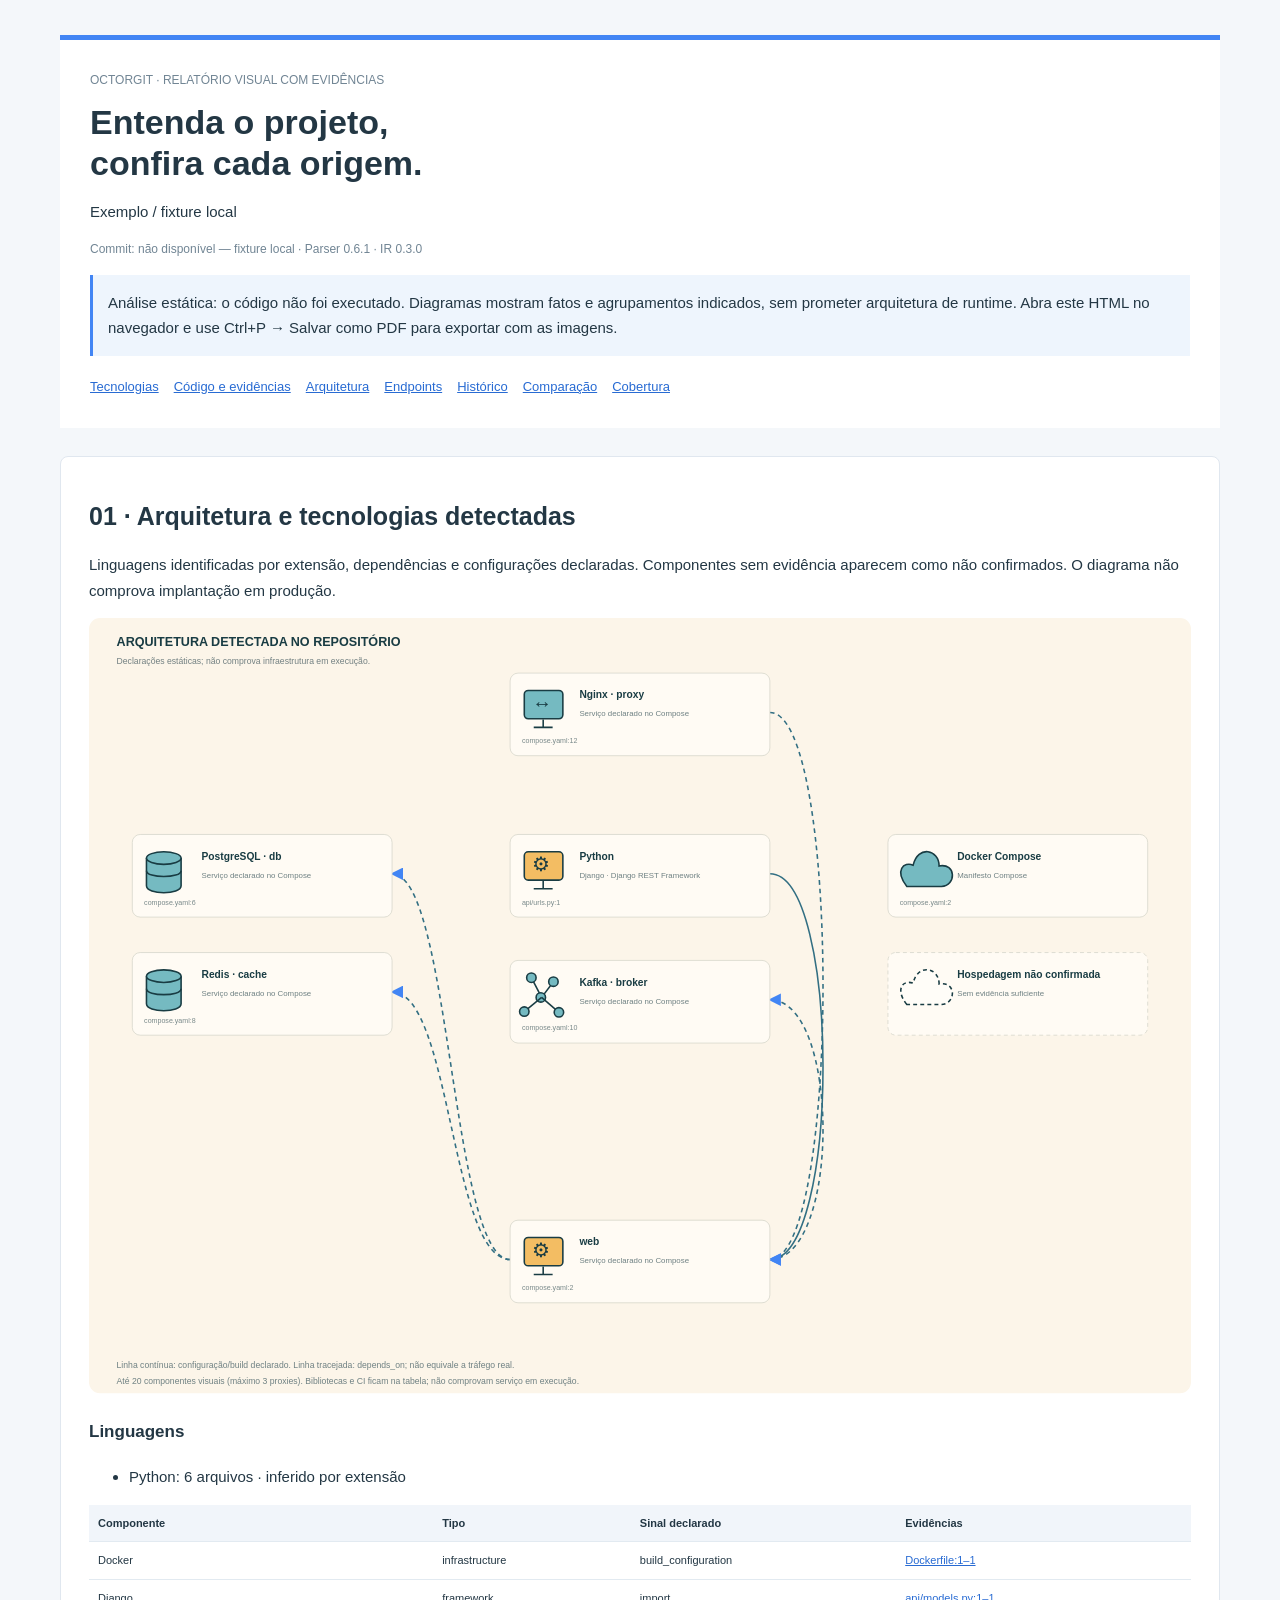
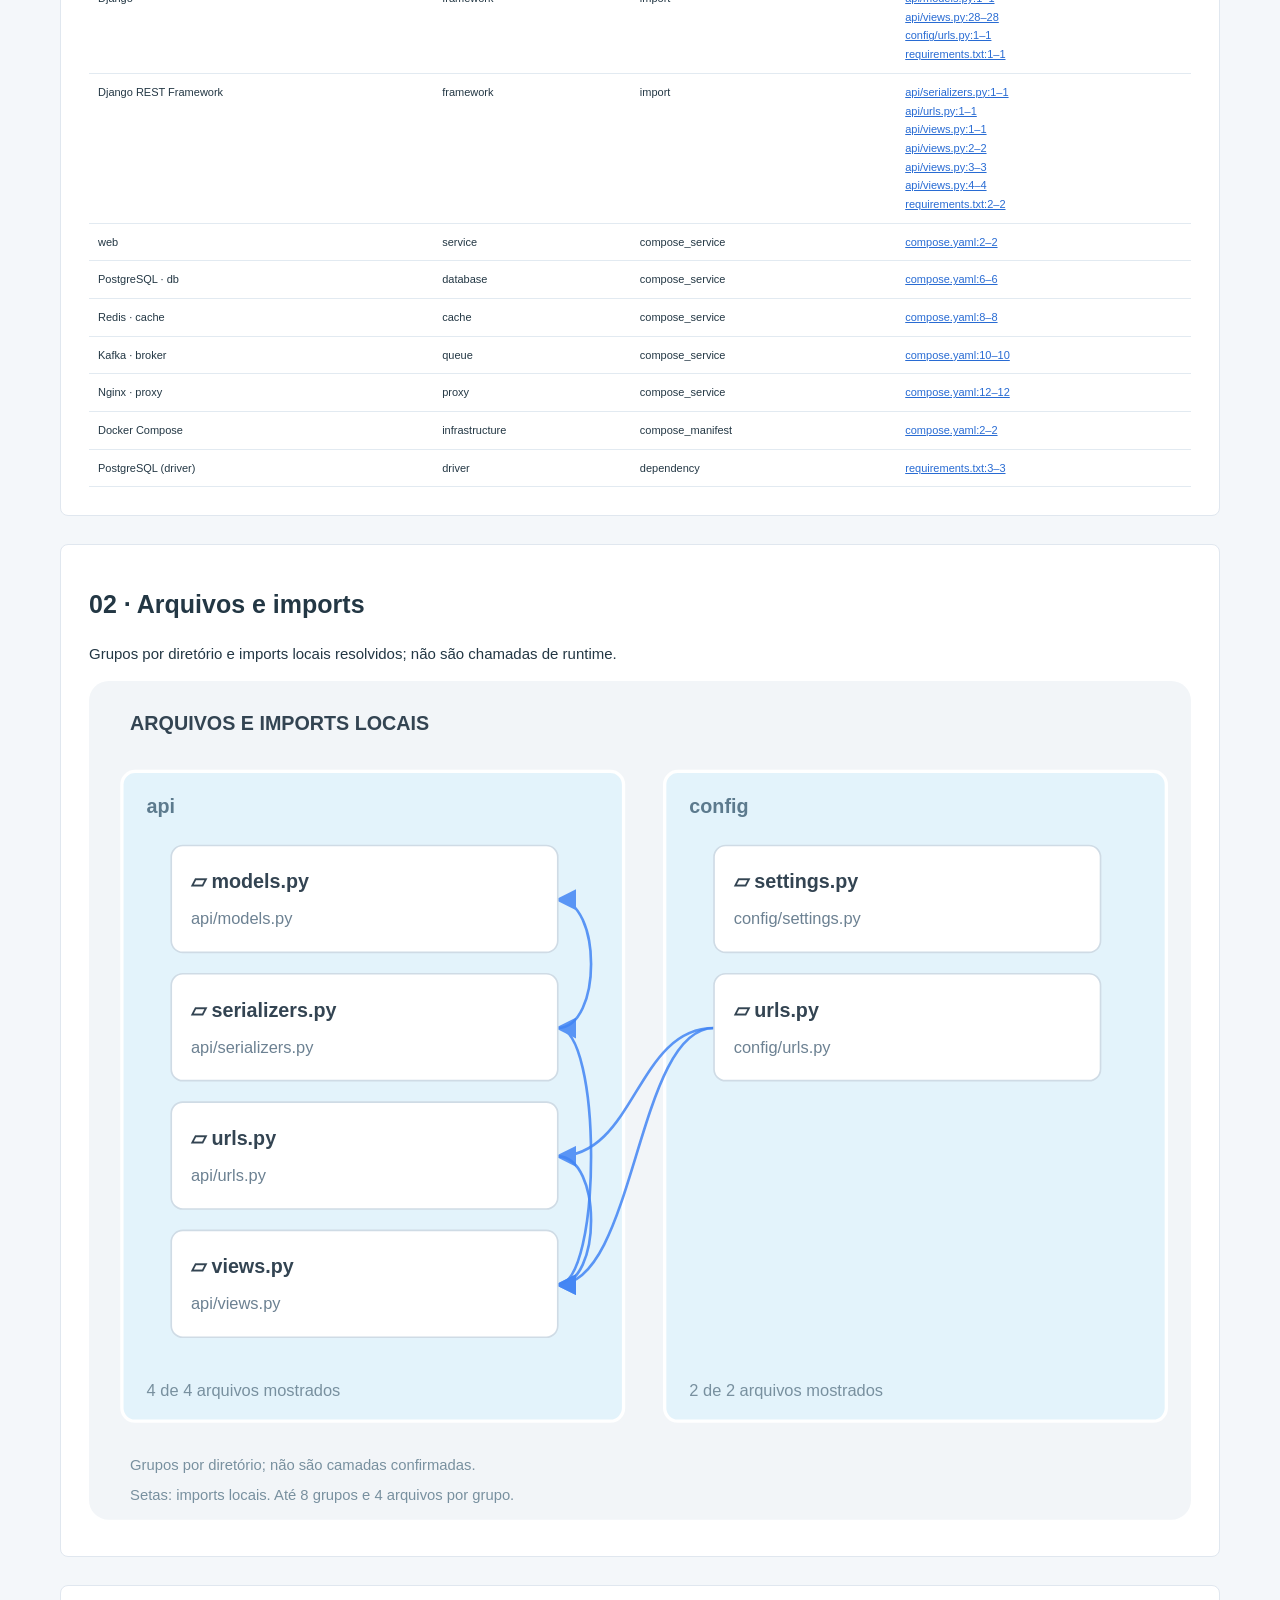
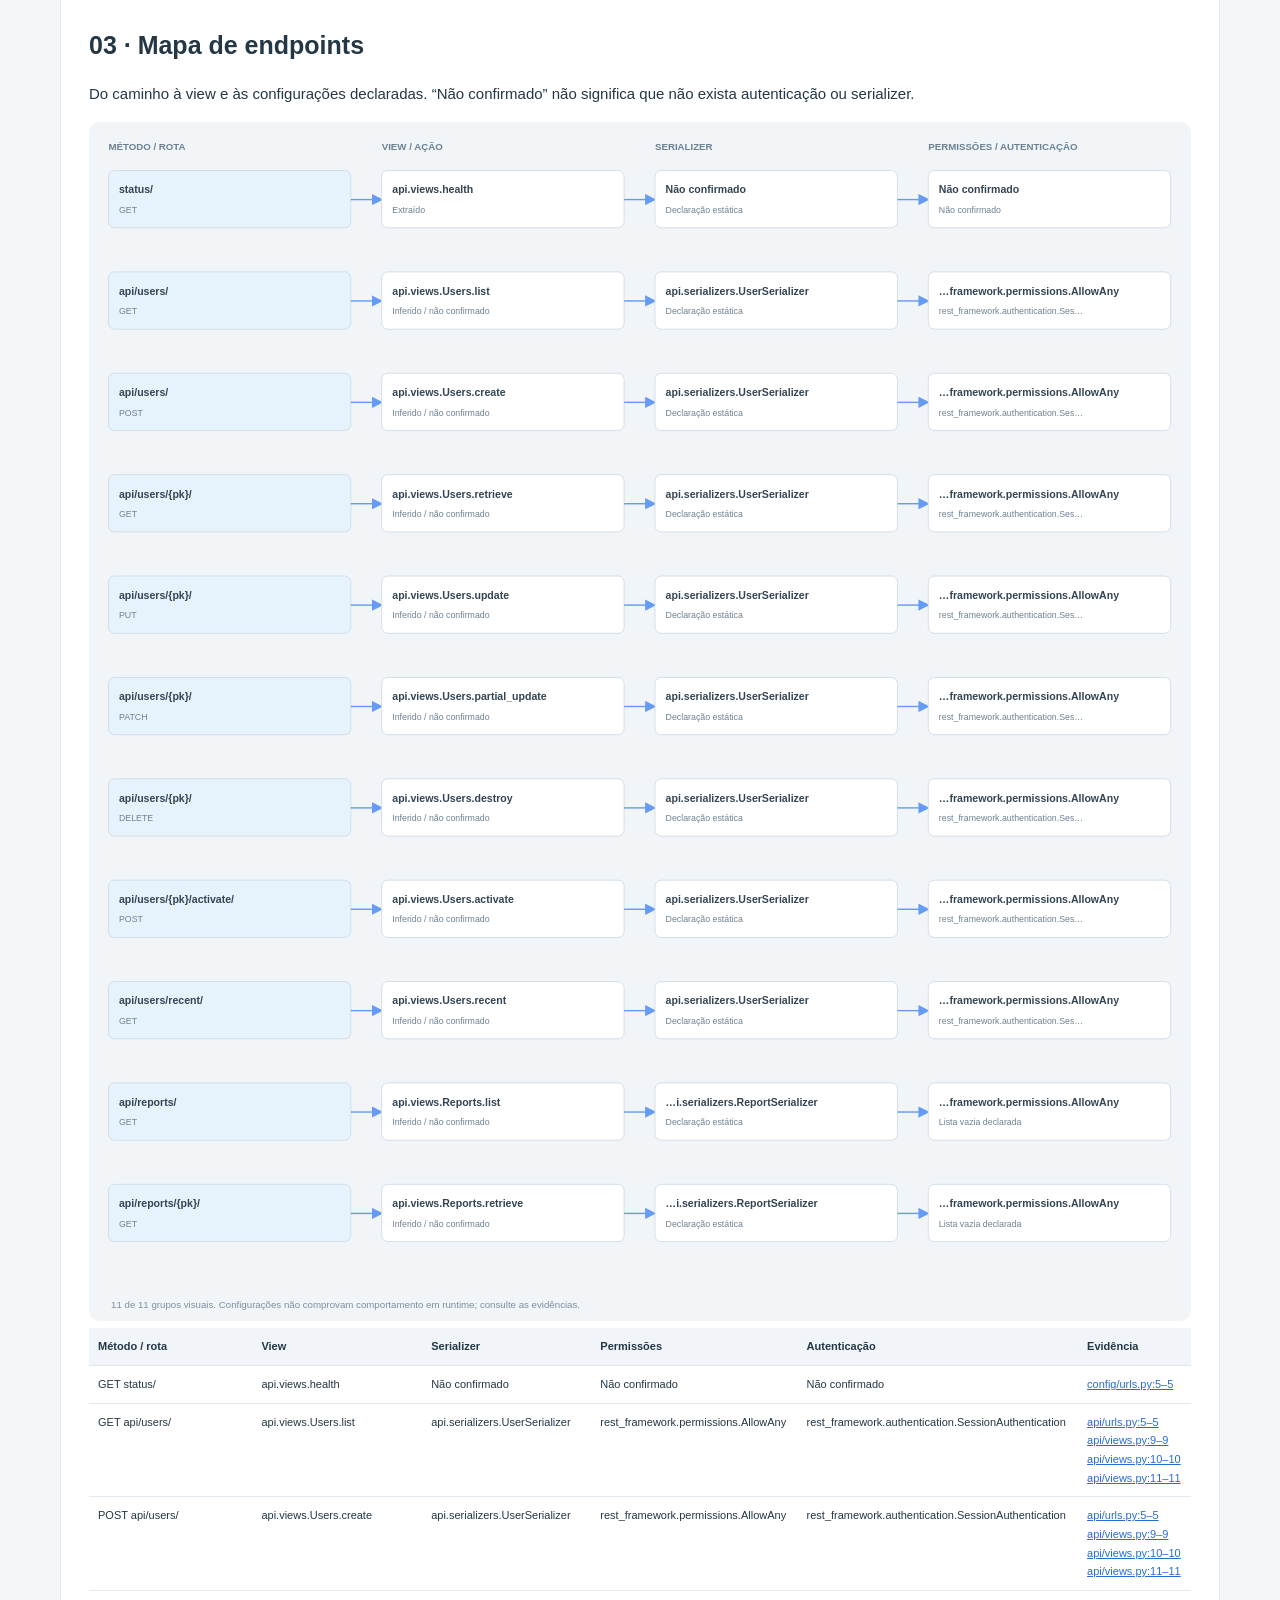
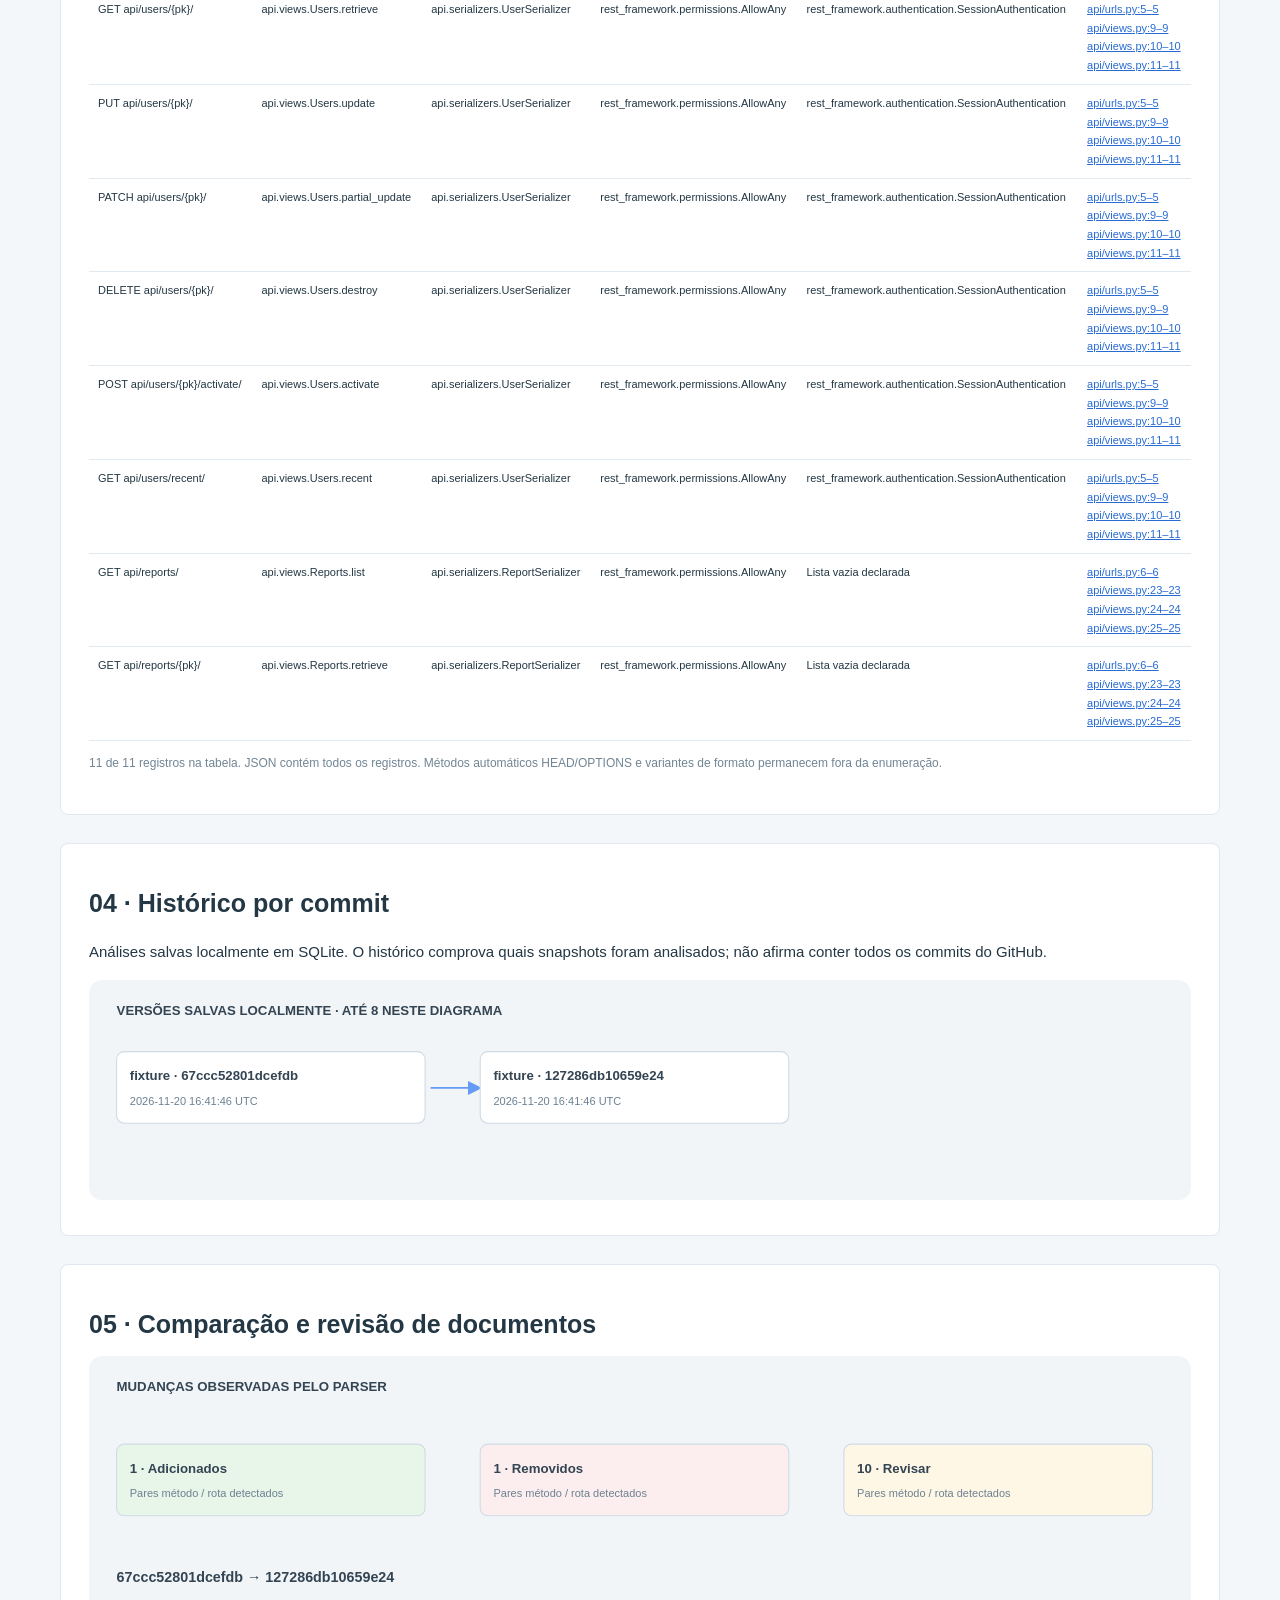
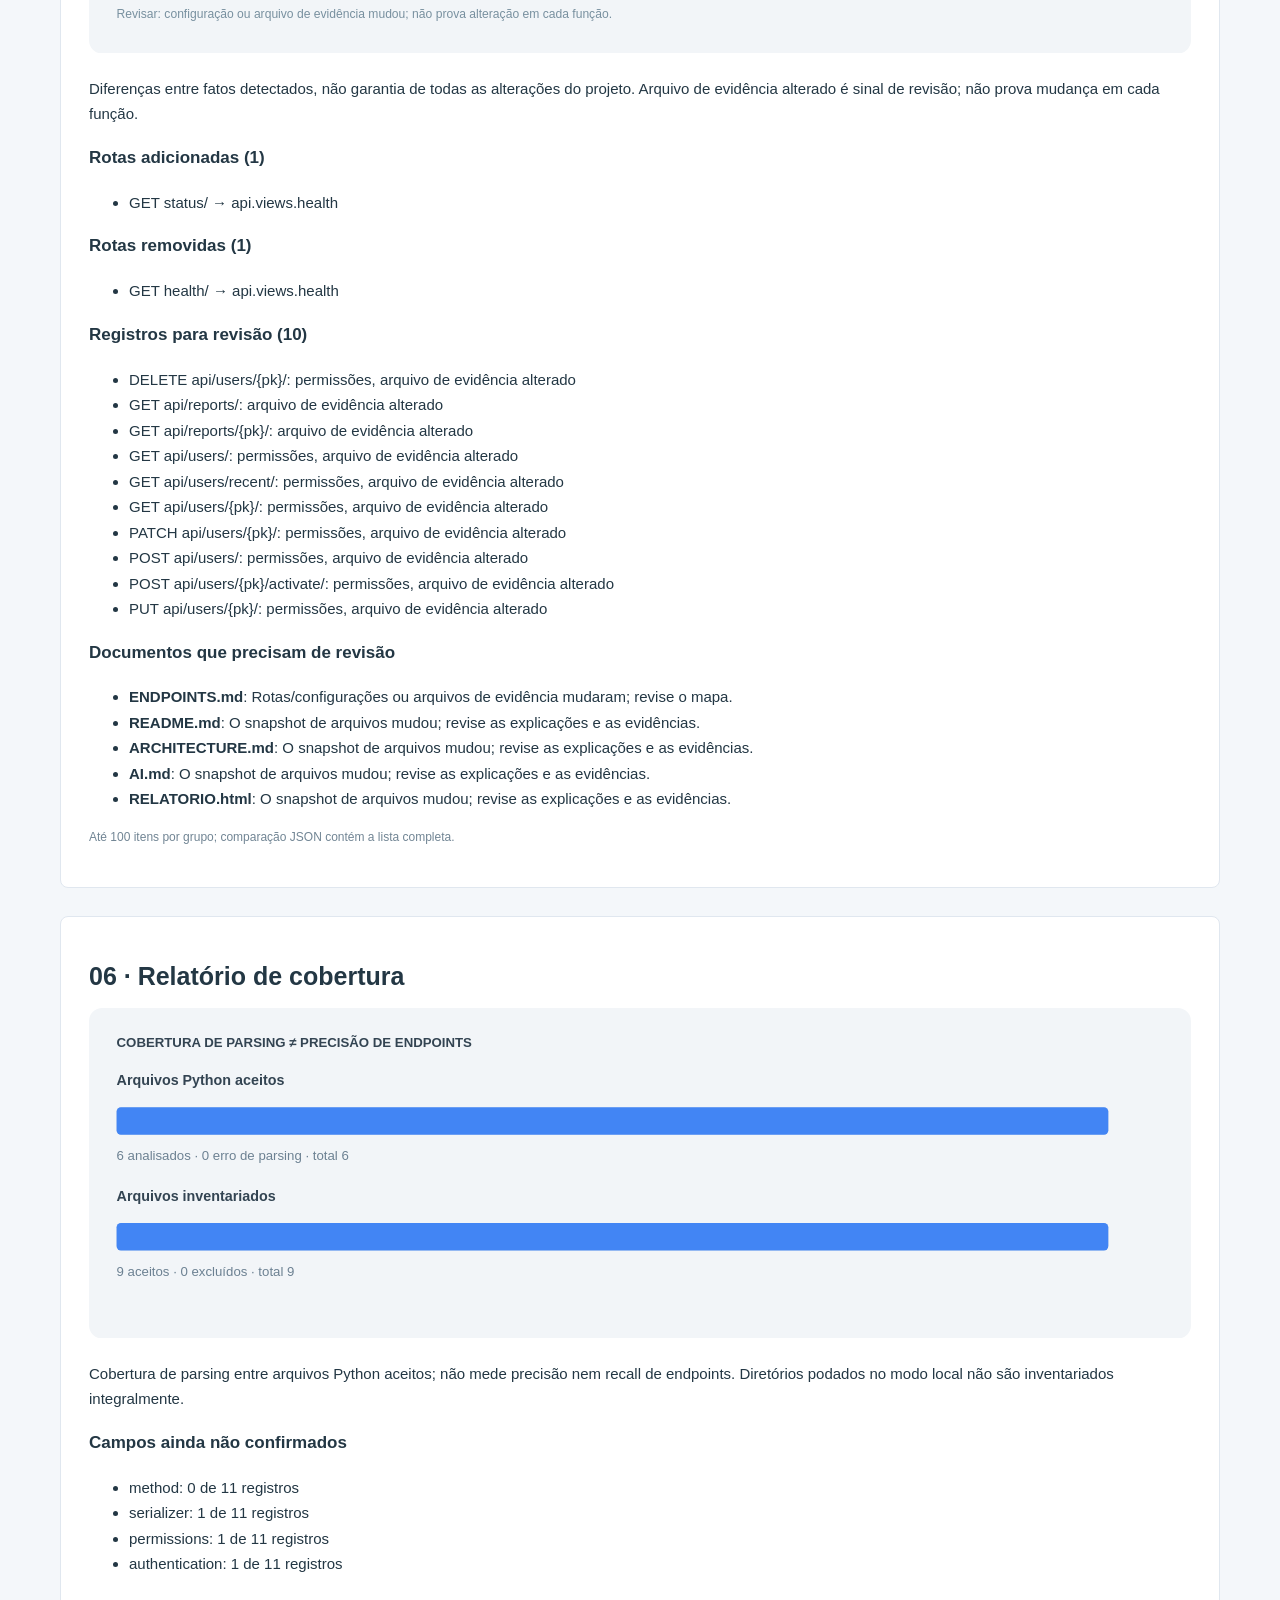
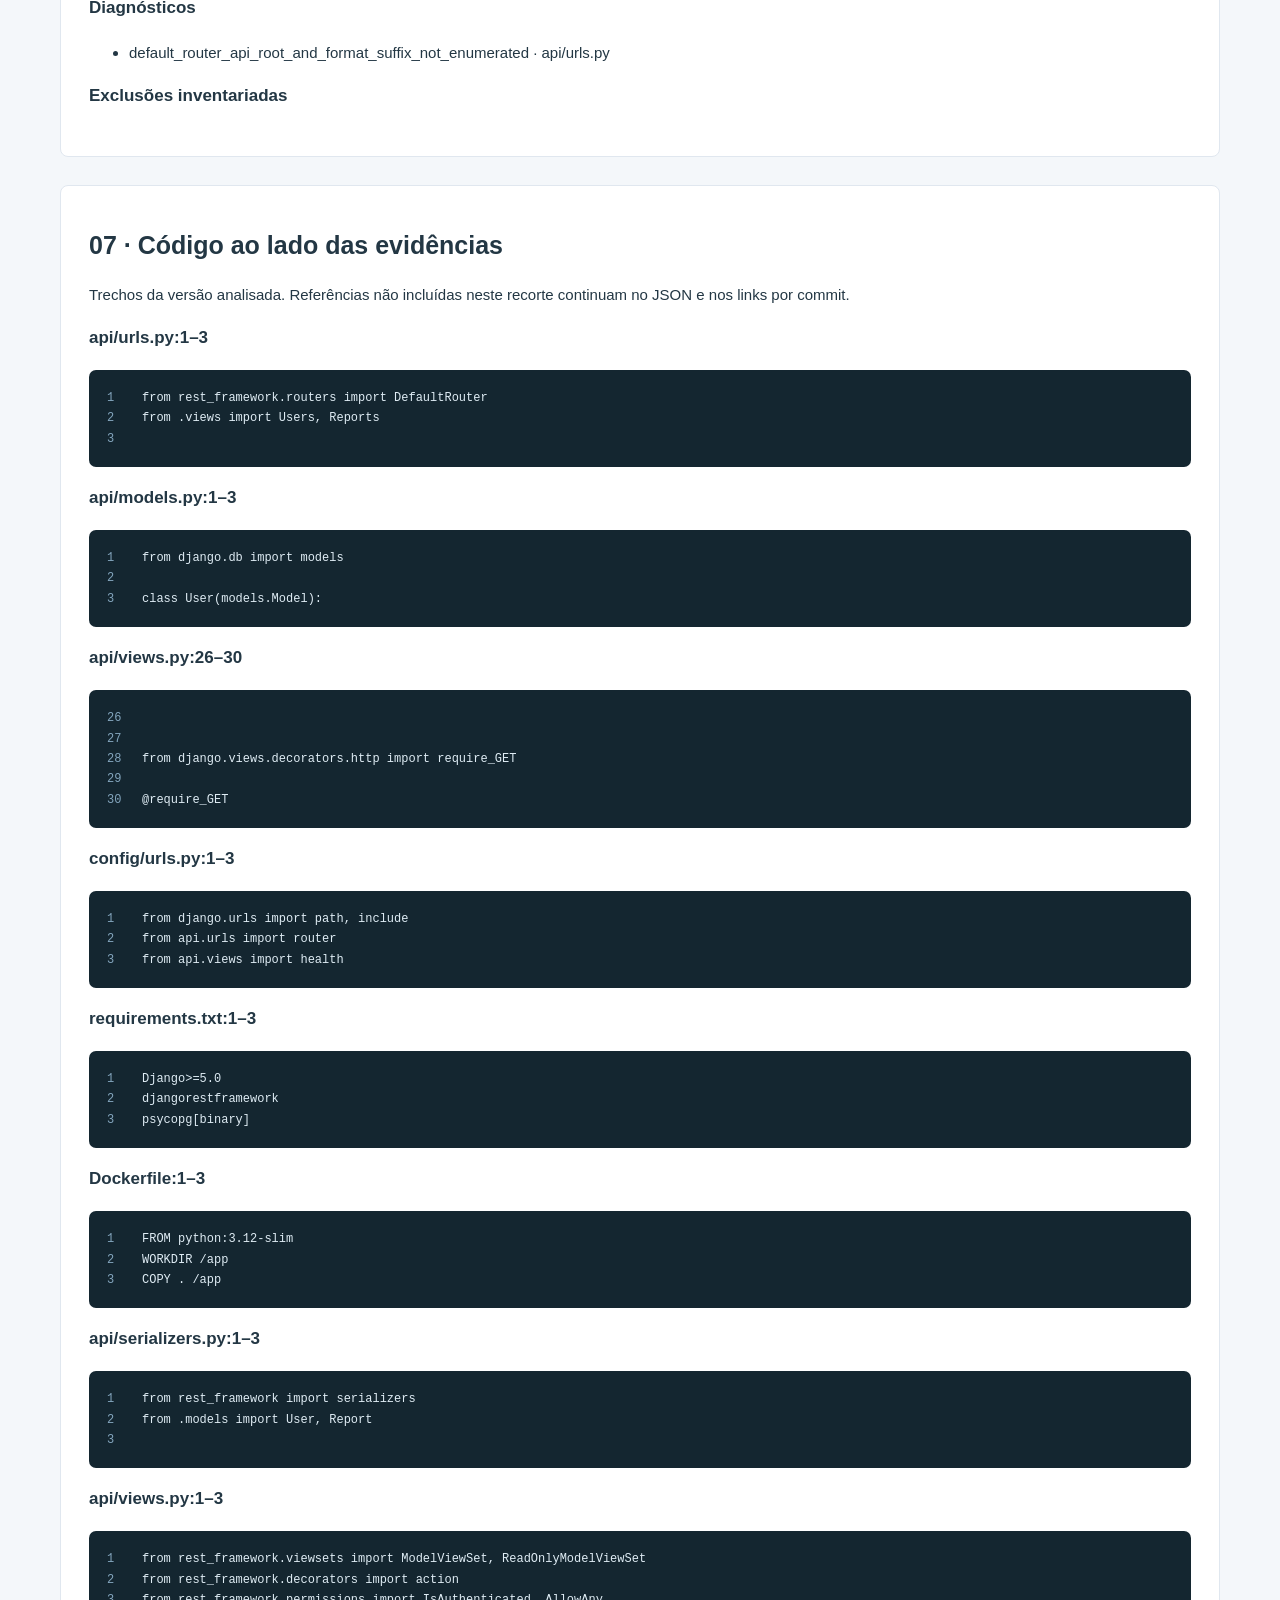
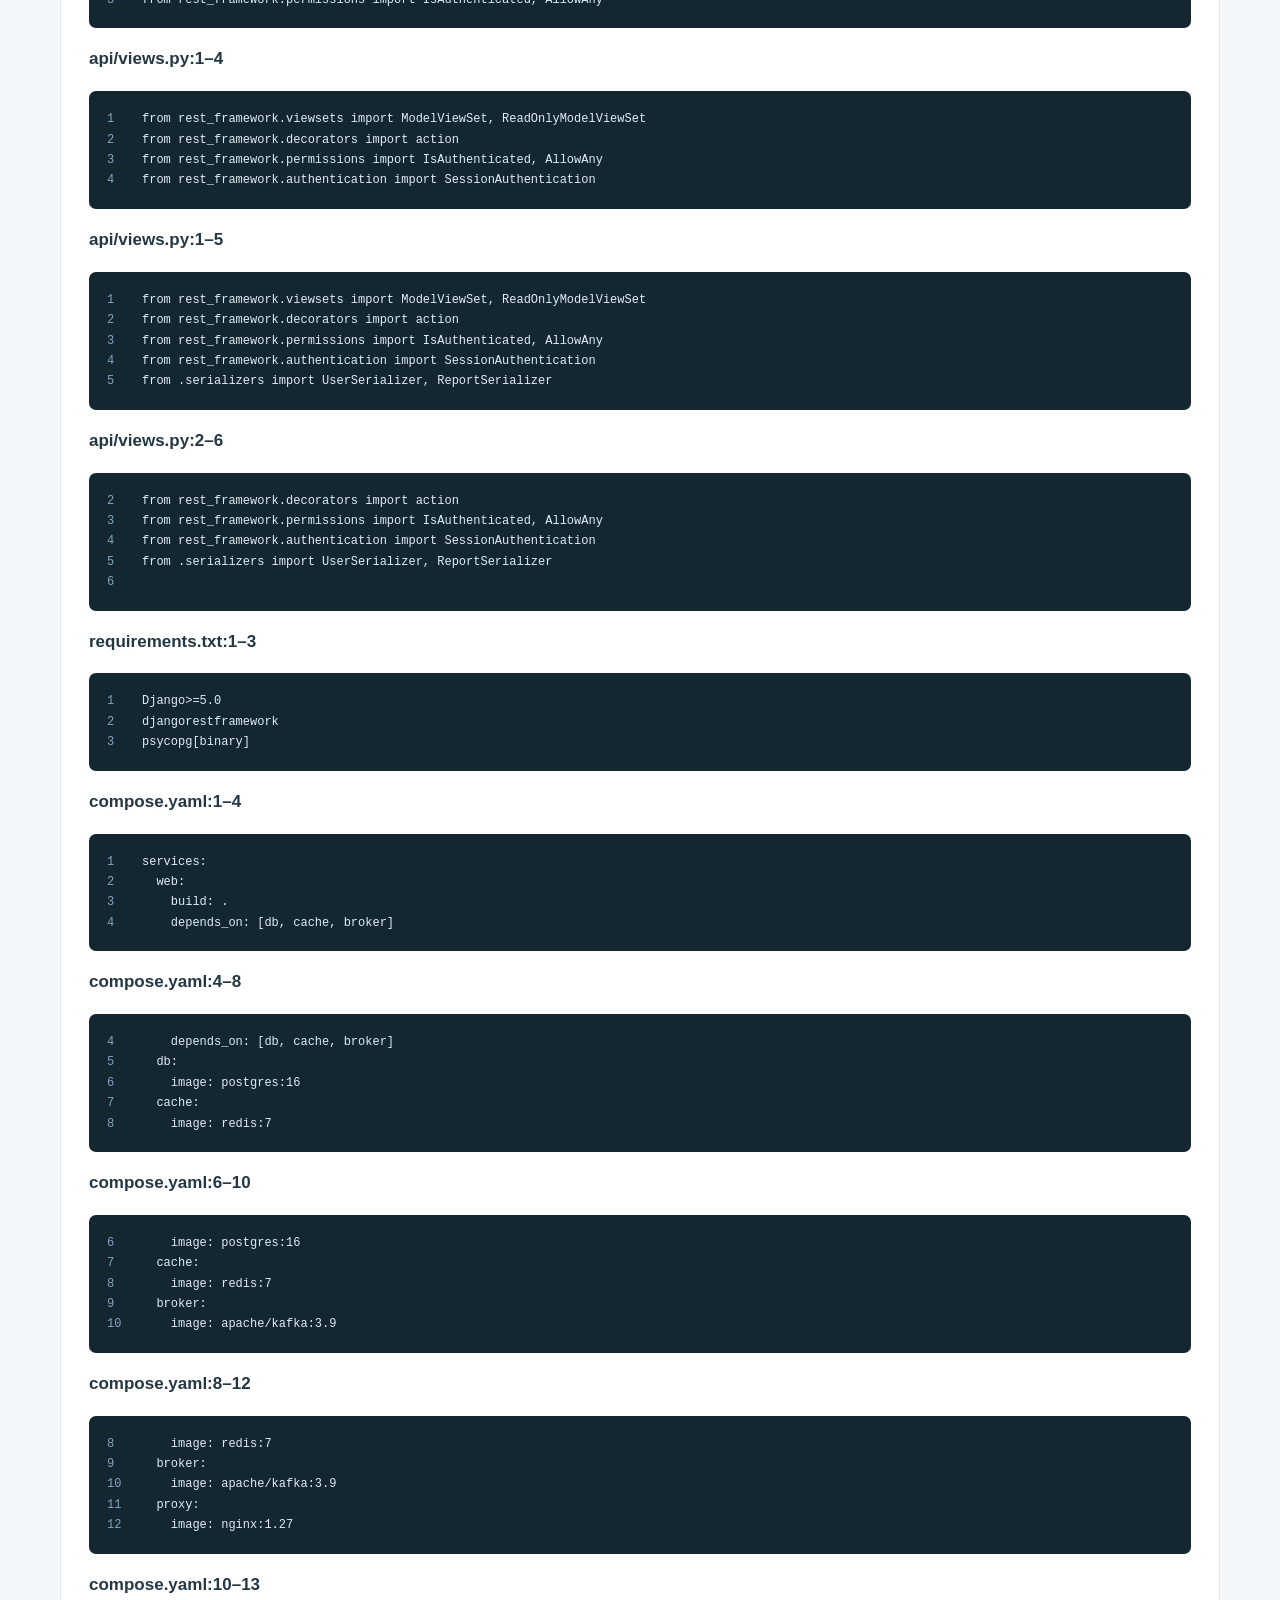
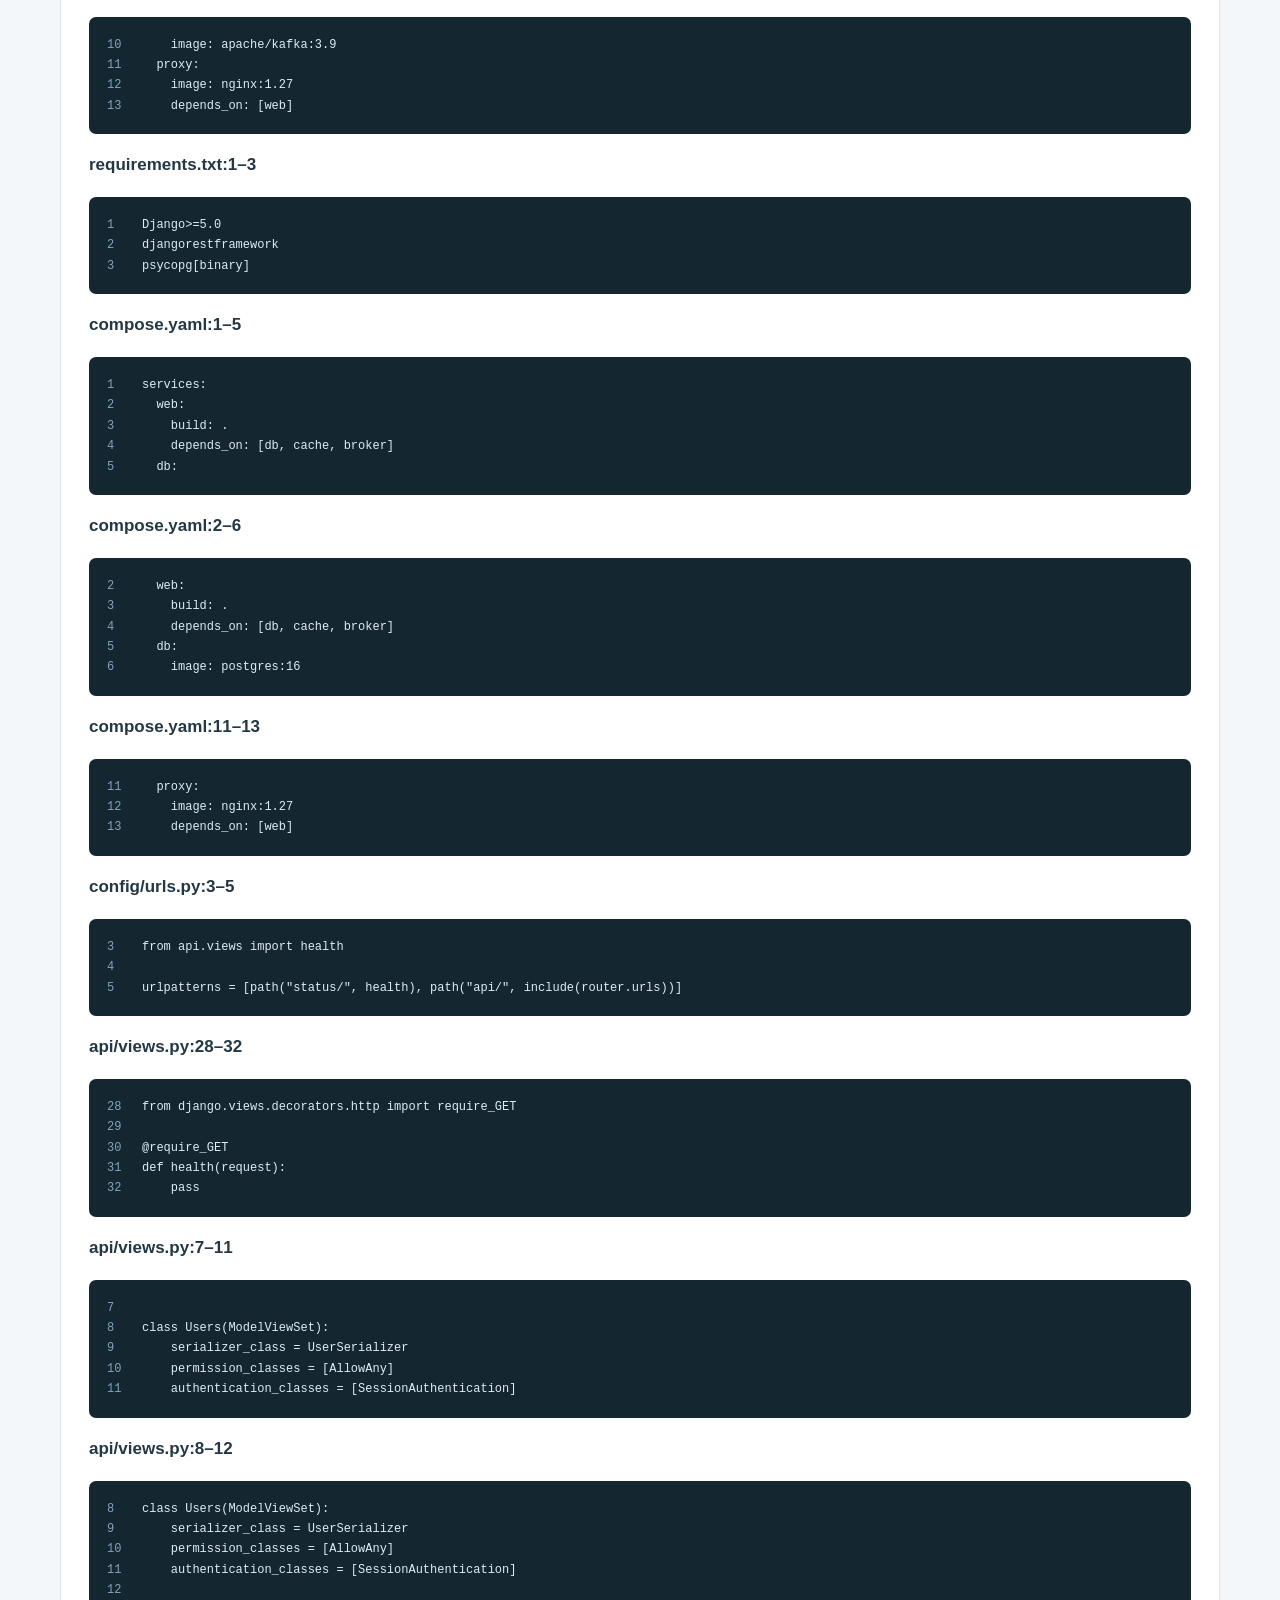
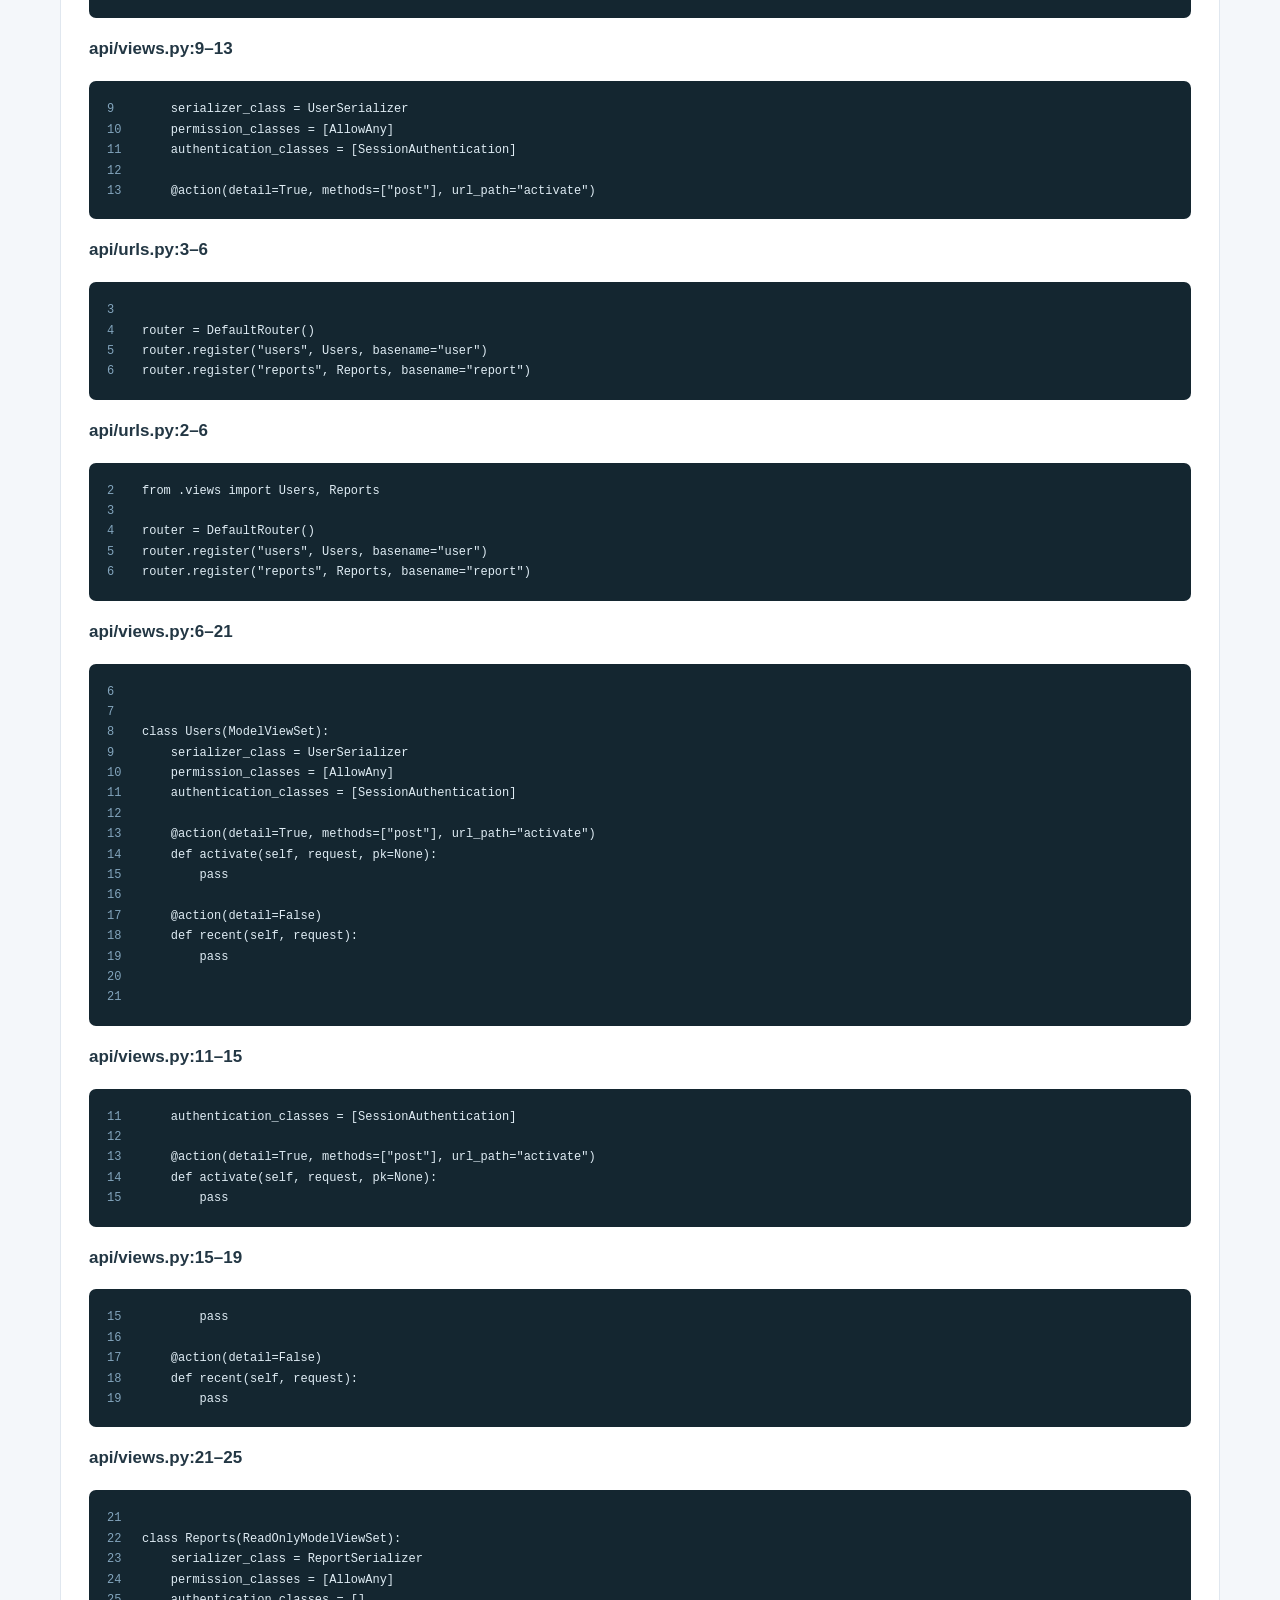
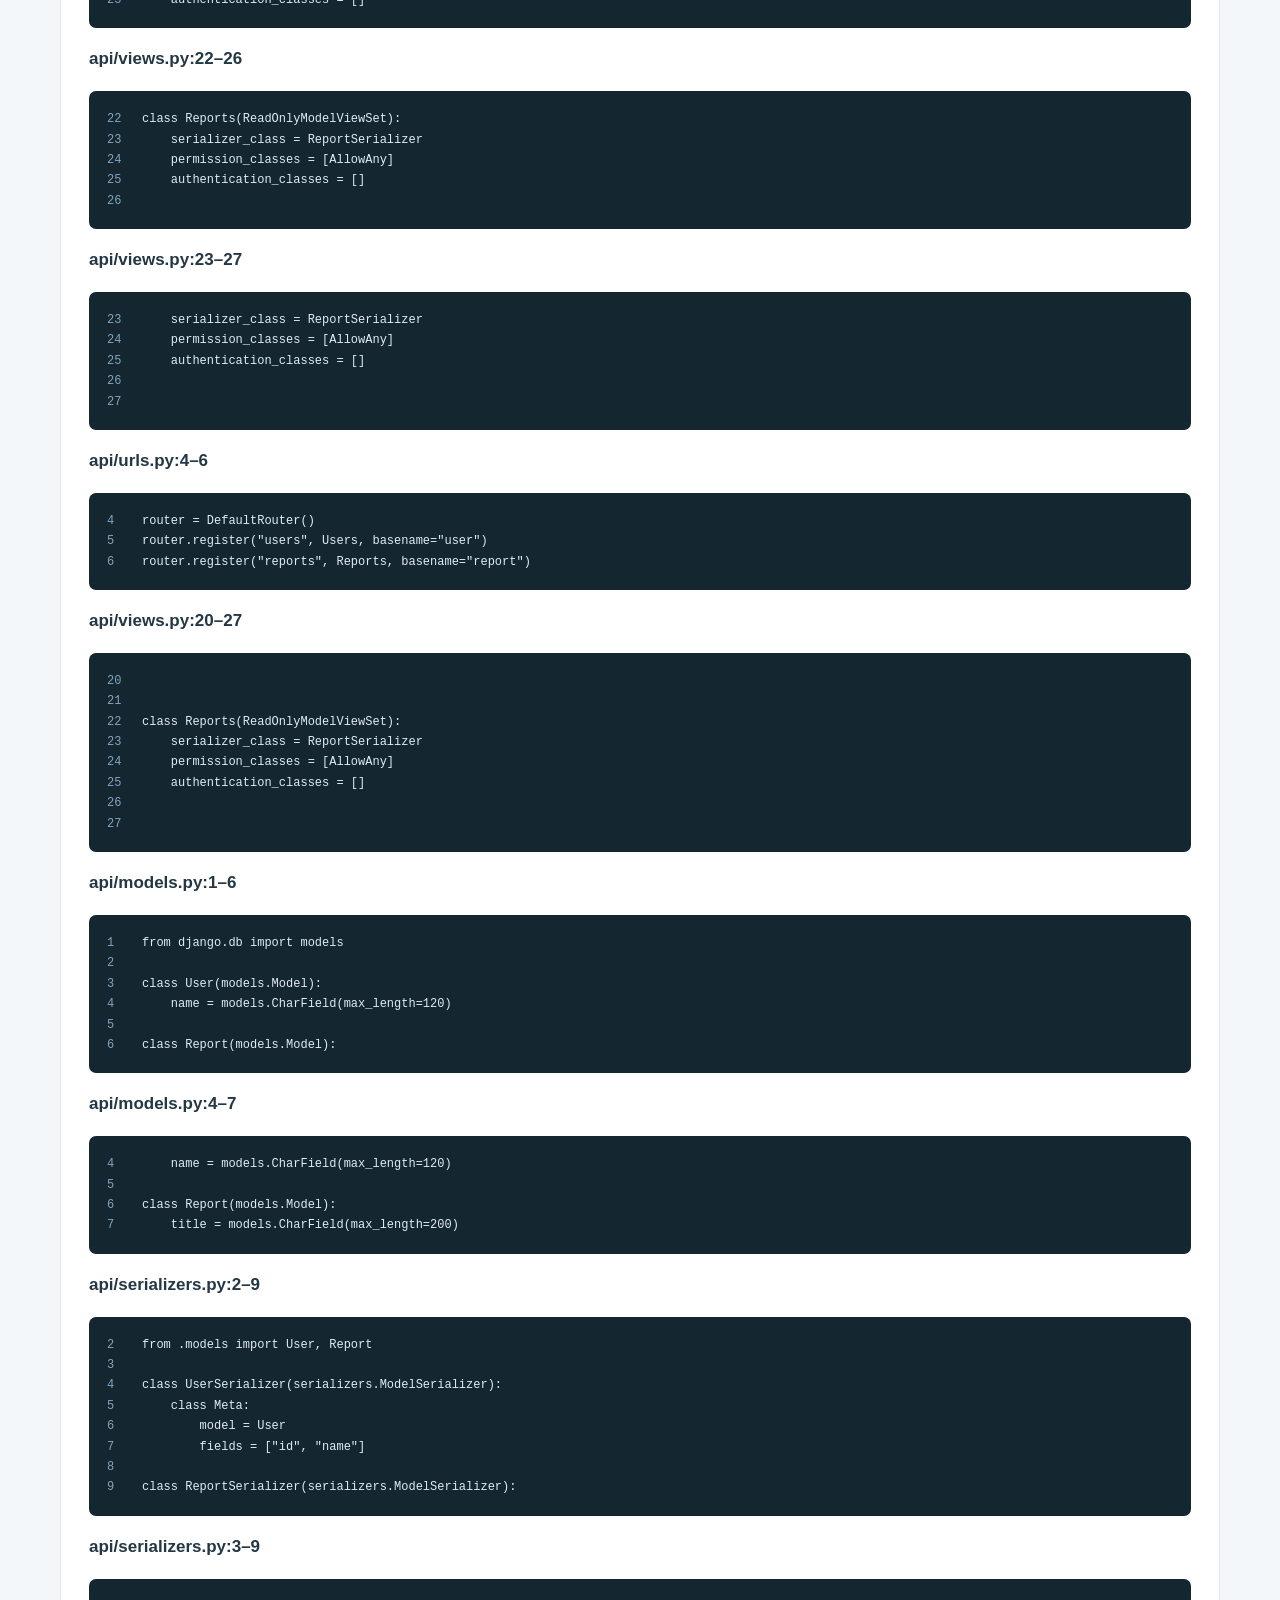
==== VER_EXEMPLO_VISUAL.html @ 2e800fea "Fix auxiliary routes, Compose nesting and SQLite detection" ====
<!doctype html><html lang="pt-BR"><head><meta charset="utf-8"><meta name="viewport" content="width=device-width,initial-scale=1"><meta http-equiv="Content-Security-Policy" content="default-src 'none'; style-src 'unsafe-inline'; img-src data:; base-uri 'none'; form-action 'none'"><title>OctorGit · Relatório visual</title><style>body{font:15px/1.7 "Segoe UI",Arial,sans-serif;background:#f4f7fa;color:#233744;margin:0}main{max-width:1160px;margin:auto;padding:35px}header{border-top:5px solid #4285f4;padding:30px;background:white}h1{font-size:34px;line-height:1.2;margin:12px 0}h2{font-size:25px;margin:10px 0}h3{font-size:17px}section{margin:28px 0;padding:28px;background:white;border:1px solid #e0e7ef;border-radius:8px;break-before:auto}svg{width:100%;height:auto}p,li{overflow-wrap:anywhere}a{color:#286bd3}nav{display:flex;flex-wrap:wrap;gap:15px;font-size:13px;margin-top:20px}.muted{font-size:12px;color:#718594}.notice{padding:15px;background:#eef5fd;border-left:3px solid #4285f4}.chart{margin:20px 0}.table-wrap{overflow:auto}table{border-collapse:collapse;width:100%;font-size:11px}th,td{padding:9px;border-bottom:1px solid #e2eaf1;text-align:left;vertical-align:top;overflow-wrap:anywhere}th{background:#f1f5fa}code,pre{font:12px/1.7 Consolas,monospace}pre{white-space:pre-wrap;overflow-wrap:anywhere;background:#142630;color:#dfecf4;padding:18px;border-radius:7px}.code-row{display:block}.number{display:inline-block;width:35px;color:#83a5bd;user-select:none}.evidence{font-size:12px;color:#5c788d}details{margin:12px 0}.stat{font-size:28px;color:#286bd3}@media print{body{background:white}main{padding:0;max-width:none}section{border:0;padding:12px 0;margin:14px 0}nav{display:none}svg{max-height:250mm}header{padding:15px 0}tr,pre{break-inside:avoid}details{display:block}a{color:#233744}h2,h3{break-after:avoid}a:after{content:none}}@page{size:A4;margin:14mm}</style></head><body><main><header><div class="muted">OCTORGIT · RELATÓRIO VISUAL COM EVIDÊNCIAS</div><h1>Entenda o projeto,<br>confira cada origem.</h1><p>Exemplo / fixture local</p><p class="muted">Commit: não disponível — fixture local · Parser 0.6.1 · IR 0.3.0</p><p class="notice">Análise estática: o código não foi executado. Diagramas mostram fatos e agrupamentos indicados, sem prometer arquitetura de runtime. Abra este HTML no navegador e use Ctrl+P → Salvar como PDF para exportar com as imagens.</p><nav><a href="#tecnologias">Tecnologias</a><a href="#codigo">Código e evidências</a><a href="#arquitetura">Arquitetura</a><a href="#endpoints">Endpoints</a><a href="#historico">Histórico</a><a href="#comparacao">Comparação</a><a href="#cobertura">Cobertura</a></nav></header><section id="tecnologias"><h2>01 · Arquitetura e tecnologias detectadas</h2><p>Linguagens identificadas por extensão, dependências e configurações declaradas. Componentes sem evidência aparecem como não confirmados. O diagrama não comprova implantação em produção.</p><svg xmlns="http://www.w3.org/2000/svg" viewBox="0 0 1400 985" role="img" aria-label="Arquitetura declarada · linguagem, banco e infraestrutura"><title>Arquitetura declarada · linguagem, banco e infraestrutura</title><defs><marker id="arrow-fb2d377b" markerWidth="8" markerHeight="8" refX="7" refY="4" orient="auto"><path d="M0 0 L8 4 L0 8 Z" fill="#4285f4"/></marker></defs><rect width="1400" height="985" rx="14" fill="#fcf5e9"/><text x="35" y="35" font-family="Segoe UI,Arial,sans-serif" font-size="16" fill="#193c43" font-weight="600">ARQUITETURA DETECTADA NO REPOSITÓRIO</text><text x="35" y="58" font-family="Segoe UI,Arial,sans-serif" font-size="11" fill="#728082" font-weight="400">Declarações estáticas; não comprova infraestrutura em execução.</text><path d="M865 325 C955 325, 955 815, 865.0 815" stroke="#326f83" stroke-width="2" fill="none" marker-end="url(#arrow-fb2d377b)"/><path d="M535.0 815 C460.0 815, 460.0 325, 385 325" stroke="#326f83" stroke-width="2" fill="none" marker-end="url(#arrow-fb2d377b)" stroke-dasharray="6 5"/><path d="M535.0 815 C460.0 815, 460.0 475, 385 475" stroke="#326f83" stroke-width="2" fill="none" marker-end="url(#arrow-fb2d377b)" stroke-dasharray="6 5"/><path d="M865.0 815 C955.0 815, 955.0 485, 865 485" stroke="#326f83" stroke-width="2" fill="none" marker-end="url(#arrow-fb2d377b)" stroke-dasharray="6 5"/><path d="M865.0 120 C955.0 120, 955.0 815, 865.0 815" stroke="#326f83" stroke-width="2" fill="none" marker-end="url(#arrow-fb2d377b)" stroke-dasharray="6 5"/><g><title>Código do projeto · Inventário do código</title><rect x="535" y="275" width="330" height="105" rx="10" fill="#fffbf4" stroke="#d7d6cb"/><rect x="553" y="297" width="49" height="36" rx="5" fill="#f3bd63" stroke="#193c43" stroke-width="2"/><path d="M577 334 v10 m-12 0 h24" stroke="#193c43" stroke-width="2"/><text x="563" y="322" font-family="Segoe UI,Arial,sans-serif" font-size="25" fill="#193c43" font-weight="400">⚙</text><text x="623" y="307" font-family="Segoe UI,Arial,sans-serif" font-size="13" fill="#193c43" font-weight="600">Python</text><text x="623" y="330" font-family="Segoe UI,Arial,sans-serif" font-size="10" fill="#6f8183" font-weight="400">Django · Django REST Framework</text><text x="550" y="364" font-family="Segoe UI,Arial,sans-serif" font-size="9" fill="#79898a" font-weight="400">api/urls.py:1</text></g><g><title>web · Serviço declarado no Compose</title><rect x="535.0" y="765" width="330" height="105" rx="10" fill="#fffbf4" stroke="#d7d6cb"/><rect x="553.0" y="787" width="49" height="36" rx="5" fill="#f3bd63" stroke="#193c43" stroke-width="2"/><path d="M577.0 824 v10 m-12 0 h24" stroke="#193c43" stroke-width="2"/><text x="563.0" y="812" font-family="Segoe UI,Arial,sans-serif" font-size="25" fill="#193c43" font-weight="400">⚙</text><text x="623.0" y="797" font-family="Segoe UI,Arial,sans-serif" font-size="13" fill="#193c43" font-weight="600">web</text><text x="623.0" y="820" font-family="Segoe UI,Arial,sans-serif" font-size="10" fill="#6f8183" font-weight="400">Serviço declarado no Compose</text><text x="550.0" y="854" font-family="Segoe UI,Arial,sans-serif" font-size="9" fill="#79898a" font-weight="400">compose.yaml:2</text></g><g><title>PostgreSQL · db · Serviço declarado no Compose</title><rect x="55" y="275" width="330" height="105" rx="10" fill="#fffbf4" stroke="#d7d6cb"/><path d="M73 305 V340 C73 352 117 352 117 340 V305" fill="#75bac1" stroke="#193c43" stroke-width="2"/><ellipse cx="95" cy="305" rx="22" ry="8" fill="#75bac1" stroke="#193c43" stroke-width="2"/><path d="M73 321 C73 331 117 331 117 321" fill="none" stroke="#193c43" stroke-width="2"/><text x="143" y="307" font-family="Segoe UI,Arial,sans-serif" font-size="13" fill="#193c43" font-weight="600">PostgreSQL · db</text><text x="143" y="330" font-family="Segoe UI,Arial,sans-serif" font-size="10" fill="#6f8183" font-weight="400">Serviço declarado no Compose</text><text x="70" y="364" font-family="Segoe UI,Arial,sans-serif" font-size="9" fill="#79898a" font-weight="400">compose.yaml:6</text></g><g><title>Redis · cache · Serviço declarado no Compose</title><rect x="55" y="425" width="330" height="105" rx="10" fill="#fffbf4" stroke="#d7d6cb"/><path d="M73 455 V490 C73 502 117 502 117 490 V455" fill="#75bac1" stroke="#193c43" stroke-width="2"/><ellipse cx="95" cy="455" rx="22" ry="8" fill="#75bac1" stroke="#193c43" stroke-width="2"/><path d="M73 471 C73 481 117 481 117 471" fill="none" stroke="#193c43" stroke-width="2"/><text x="143" y="457" font-family="Segoe UI,Arial,sans-serif" font-size="13" fill="#193c43" font-weight="600">Redis · cache</text><text x="143" y="480" font-family="Segoe UI,Arial,sans-serif" font-size="10" fill="#6f8183" font-weight="400">Serviço declarado no Compose</text><text x="70" y="514" font-family="Segoe UI,Arial,sans-serif" font-size="9" fill="#79898a" font-weight="400">compose.yaml:8</text></g><g><title>Kafka · broker · Serviço declarado no Compose</title><rect x="535" y="435" width="330" height="105" rx="10" fill="#fffbf4" stroke="#d7d6cb"/><line x1="575" y1="482" x2="562" y2="457" stroke="#193c43" stroke-width="2"/><circle cx="562" cy="457" r="6" fill="#75bac1" stroke="#193c43" stroke-width="2"/><line x1="575" y1="482" x2="590" y2="462" stroke="#193c43" stroke-width="2"/><circle cx="590" cy="462" r="6" fill="#75bac1" stroke="#193c43" stroke-width="2"/><line x1="575" y1="482" x2="574" y2="482" stroke="#193c43" stroke-width="2"/><circle cx="574" cy="482" r="6" fill="#75bac1" stroke="#193c43" stroke-width="2"/><line x1="575" y1="482" x2="553" y2="500" stroke="#193c43" stroke-width="2"/><circle cx="553" cy="500" r="6" fill="#75bac1" stroke="#193c43" stroke-width="2"/><line x1="575" y1="482" x2="597" y2="501" stroke="#193c43" stroke-width="2"/><circle cx="597" cy="501" r="6" fill="#75bac1" stroke="#193c43" stroke-width="2"/><text x="623" y="467" font-family="Segoe UI,Arial,sans-serif" font-size="13" fill="#193c43" font-weight="600">Kafka · broker</text><text x="623" y="490" font-family="Segoe UI,Arial,sans-serif" font-size="10" fill="#6f8183" font-weight="400">Serviço declarado no Compose</text><text x="550" y="524" font-family="Segoe UI,Arial,sans-serif" font-size="9" fill="#79898a" font-weight="400">compose.yaml:10</text></g><g><title>Nginx · proxy · Serviço declarado no Compose</title><rect x="535.0" y="70" width="330" height="105" rx="10" fill="#fffbf4" stroke="#d7d6cb"/><rect x="553.0" y="92" width="49" height="36" rx="5" fill="#75bac1" stroke="#193c43" stroke-width="2"/><path d="M577.0 129 v10 m-12 0 h24" stroke="#193c43" stroke-width="2"/><text x="563.0" y="117" font-family="Segoe UI,Arial,sans-serif" font-size="25" fill="#193c43" font-weight="400">↔</text><text x="623.0" y="102" font-family="Segoe UI,Arial,sans-serif" font-size="13" fill="#193c43" font-weight="600">Nginx · proxy</text><text x="623.0" y="125" font-family="Segoe UI,Arial,sans-serif" font-size="10" fill="#6f8183" font-weight="400">Serviço declarado no Compose</text><text x="550.0" y="159" font-family="Segoe UI,Arial,sans-serif" font-size="9" fill="#79898a" font-weight="400">compose.yaml:12</text></g><g><title>Docker Compose · Manifesto Compose</title><rect x="1015" y="275" width="330" height="105" rx="10" fill="#fffbf4" stroke="#d7d6cb"/><path d="M1039 341 C1023 321 1035 309 1047 314 C1053 288 1080 294 1080 315 C1102 311 1102 340 1083 341 Z" fill="#75bac1" stroke="#193c43" stroke-width="2"/><text x="1103" y="307" font-family="Segoe UI,Arial,sans-serif" font-size="13" fill="#193c43" font-weight="600">Docker Compose</text><text x="1103" y="330" font-family="Segoe UI,Arial,sans-serif" font-size="10" fill="#6f8183" font-weight="400">Manifesto Compose</text><text x="1030" y="364" font-family="Segoe UI,Arial,sans-serif" font-size="9" fill="#79898a" font-weight="400">compose.yaml:2</text></g><g><title>Hospedagem não confirmada · Sem evidência suficiente</title><rect x="1015" y="425" width="330" height="105" rx="10" fill="#fffbf4" stroke="#d7d6cb" stroke-dasharray="5 4"/><path d="M1039 491 C1023 471 1035 459 1047 464 C1053 438 1080 444 1080 465 C1102 461 1102 490 1083 491 Z" fill="#fffdf8" stroke="#193c43" stroke-width="2" stroke-dasharray="5 4"/><text x="1103" y="457" font-family="Segoe UI,Arial,sans-serif" font-size="13" fill="#193c43" font-weight="600">Hospedagem não confirmada</text><text x="1103" y="480" font-family="Segoe UI,Arial,sans-serif" font-size="10" fill="#6f8183" font-weight="400">Sem evidência suficiente</text></g><text x="35" y="953" font-family="Segoe UI,Arial,sans-serif" font-size="11" fill="#6f8183" font-weight="400">Linha contínua: configuração/build declarado. Linha tracejada: depends_on; não equivale a tráfego real.</text><text x="35" y="973" font-family="Segoe UI,Arial,sans-serif" font-size="11" fill="#6f8183" font-weight="400">Até 20 componentes visuais (máximo 3 proxies). Bibliotecas e CI ficam na tabela; não comprovam serviço em execução.</text></svg><h3>Linguagens</h3><ul><li>Python: 6 arquivos · inferido por extensão</li></ul><div class="table-wrap"><table><thead><tr><th>Componente</th><th>Tipo</th><th>Sinal declarado</th><th>Evidências</th></tr></thead><tbody><tr><td>Docker</td><td>infrastructure</td><td>build_configuration</td><td><a href="#snippet-e16e9db0af515426da6b">Dockerfile:1–1</a></td></tr><tr><td>Django</td><td>framework</td><td>import</td><td><a href="#snippet-3789b79b9a5ed6e592d4">api/models.py:1–1</a><br><a href="#snippet-177fc65c2c64449869f5">api/views.py:28–28</a><br><a href="#snippet-b39517d6bc8e2e5e696f">config/urls.py:1–1</a><br><a href="#snippet-8d695e40e2883b68ffc3">requirements.txt:1–1</a></td></tr><tr><td>Django REST Framework</td><td>framework</td><td>import</td><td><a href="#snippet-a8db36751ffc0b40ffa8">api/serializers.py:1–1</a><br><a href="#snippet-139732673e272db59605">api/urls.py:1–1</a><br><a href="#snippet-50c0854c6d74f73b3db4">api/views.py:1–1</a><br><a href="#snippet-1f43d6fac961f293d4b6">api/views.py:2–2</a><br><a href="#snippet-0dfd995b166cbaef7469">api/views.py:3–3</a><br><a href="#snippet-924589951fcace8ab2a5">api/views.py:4–4</a><br><a href="#snippet-23e7f8843725ee5eb519">requirements.txt:2–2</a></td></tr><tr><td>web</td><td>service</td><td>compose_service</td><td><a href="#snippet-3ad35b1925c31cc9ec78">compose.yaml:2–2</a></td></tr><tr><td>PostgreSQL · db</td><td>database</td><td>compose_service</td><td><a href="#snippet-95deb186979feed590cb">compose.yaml:6–6</a></td></tr><tr><td>Redis · cache</td><td>cache</td><td>compose_service</td><td><a href="#snippet-eceb0d5f91f43031e009">compose.yaml:8–8</a></td></tr><tr><td>Kafka · broker</td><td>queue</td><td>compose_service</td><td><a href="#snippet-3ad8138cbcd39894015f">compose.yaml:10–10</a></td></tr><tr><td>Nginx · proxy</td><td>proxy</td><td>compose_service</td><td><a href="#snippet-779d98004038649d8d38">compose.yaml:12–12</a></td></tr><tr><td>Docker Compose</td><td>infrastructure</td><td>compose_manifest</td><td><a href="#snippet-3ad35b1925c31cc9ec78">compose.yaml:2–2</a></td></tr><tr><td>PostgreSQL (driver)</td><td>driver</td><td>dependency</td><td><a href="#snippet-448074ed59a60fbea026">requirements.txt:3–3</a></td></tr></tbody></table></div></section><section id="arquitetura"><h2>02 · Arquivos e imports</h2><p>Grupos por diretório e imports locais resolvidos; não são chamadas de runtime.</p><svg xmlns="http://www.w3.org/2000/svg" viewBox="0 0 670 510" role="img" aria-label="Arquitetura · arquivos e imports locais"><title>Arquitetura · arquivos e imports locais</title><defs><marker id="arrow-cbd5899f" markerWidth="8" markerHeight="8" refX="7" refY="4" orient="auto"><path d="M0 0 L8 4 L0 8 Z" fill="#4285f4"/></marker></defs><rect width="670" height="510" rx="12" fill="#f2f5f8"/><text x="25" y="30" font-family="Segoe UI,Arial,sans-serif" font-size="12" fill="#334452" font-weight="600">ARQUIVOS E IMPORTS LOCAIS</text><rect x="20" y="55" width="305" height="395" rx="8" fill="#e3f3fb" stroke="#fff" stroke-width="2"/><text x="35" y="80" font-family="Segoe UI,Arial,sans-serif" font-size="12" fill="#5c7a8d" font-weight="600">api</text><text x="35" y="435" font-family="Segoe UI,Arial,sans-serif" font-size="10" fill="#78909f" font-weight="400">4 de 4 arquivos mostrados</text><rect x="350" y="55" width="305" height="395" rx="8" fill="#e3f3fb" stroke="#fff" stroke-width="2"/><text x="365" y="80" font-family="Segoe UI,Arial,sans-serif" font-size="12" fill="#5c7a8d" font-weight="600">config</text><text x="365" y="435" font-family="Segoe UI,Arial,sans-serif" font-size="10" fill="#78909f" font-weight="400">2 de 2 arquivos mostrados</text><path d="M285 211 C312 211, 312 133, 285 133" stroke="#4285f4" stroke-width="1.6" fill="none" marker-end="url(#arrow-cbd5899f)" opacity=".85"/><path d="M285 289 C312 289, 312 367, 285 367" stroke="#4285f4" stroke-width="1.6" fill="none" marker-end="url(#arrow-cbd5899f)" opacity=".85"/><path d="M285 367 C312 367, 312 211, 285 211" stroke="#4285f4" stroke-width="1.6" fill="none" marker-end="url(#arrow-cbd5899f)" opacity=".85"/><path d="M380 211 C332.5 211, 332.5 289, 285 289" stroke="#4285f4" stroke-width="1.6" fill="none" marker-end="url(#arrow-cbd5899f)" opacity=".85"/><path d="M380 211 C332.5 211, 332.5 367, 285 367" stroke="#4285f4" stroke-width="1.6" fill="none" marker-end="url(#arrow-cbd5899f)" opacity=".85"/><g><title>▱ models.py: api/models.py</title><rect x="50" y="100" width="235" height="65" rx="7" fill="#ffffff" stroke="#cfdbe5"/><text x="62" y="126" font-family="Segoe UI,Arial,sans-serif" font-size="12" fill="#334452" font-weight="600">▱ models.py</text><text x="62" y="148" font-family="Segoe UI,Arial,sans-serif" font-size="10" fill="#6c8192" font-weight="400">api/models.py</text></g><g><title>▱ serializers.py: api/serializers.py</title><rect x="50" y="178" width="235" height="65" rx="7" fill="#ffffff" stroke="#cfdbe5"/><text x="62" y="204" font-family="Segoe UI,Arial,sans-serif" font-size="12" fill="#334452" font-weight="600">▱ serializers.py</text><text x="62" y="226" font-family="Segoe UI,Arial,sans-serif" font-size="10" fill="#6c8192" font-weight="400">api/serializers.py</text></g><g><title>▱ urls.py: api/urls.py</title><rect x="50" y="256" width="235" height="65" rx="7" fill="#ffffff" stroke="#cfdbe5"/><text x="62" y="282" font-family="Segoe UI,Arial,sans-serif" font-size="12" fill="#334452" font-weight="600">▱ urls.py</text><text x="62" y="304" font-family="Segoe UI,Arial,sans-serif" font-size="10" fill="#6c8192" font-weight="400">api/urls.py</text></g><g><title>▱ views.py: api/views.py</title><rect x="50" y="334" width="235" height="65" rx="7" fill="#ffffff" stroke="#cfdbe5"/><text x="62" y="360" font-family="Segoe UI,Arial,sans-serif" font-size="12" fill="#334452" font-weight="600">▱ views.py</text><text x="62" y="382" font-family="Segoe UI,Arial,sans-serif" font-size="10" fill="#6c8192" font-weight="400">api/views.py</text></g><g><title>▱ settings.py: config/settings.py</title><rect x="380" y="100" width="235" height="65" rx="7" fill="#ffffff" stroke="#cfdbe5"/><text x="392" y="126" font-family="Segoe UI,Arial,sans-serif" font-size="12" fill="#334452" font-weight="600">▱ settings.py</text><text x="392" y="148" font-family="Segoe UI,Arial,sans-serif" font-size="10" fill="#6c8192" font-weight="400">config/settings.py</text></g><g><title>▱ urls.py: config/urls.py</title><rect x="380" y="178" width="235" height="65" rx="7" fill="#ffffff" stroke="#cfdbe5"/><text x="392" y="204" font-family="Segoe UI,Arial,sans-serif" font-size="12" fill="#334452" font-weight="600">▱ urls.py</text><text x="392" y="226" font-family="Segoe UI,Arial,sans-serif" font-size="10" fill="#6c8192" font-weight="400">config/urls.py</text></g><text x="25" y="480" font-family="Segoe UI,Arial,sans-serif" font-size="9" fill="#78909f" font-weight="400">Grupos por diretório; não são camadas confirmadas.</text><text x="25" y="498" font-family="Segoe UI,Arial,sans-serif" font-size="9" fill="#78909f" font-weight="400">Setas: imports locais. Até 8 grupos e 4 arquivos por grupo.</text></svg></section><section id="endpoints"><h2>03 · Mapa de endpoints</h2><p>Do caminho à view e às configurações declaradas. “Não confirmado” não significa que não exista autenticação ou serializer.</p><svg xmlns="http://www.w3.org/2000/svg" viewBox="0 0 1250 1360" role="img" aria-label="Mapa de endpoints · configuração declarada"><title>Mapa de endpoints · configuração declarada</title><defs><marker id="arrow-1aaa44bc" markerWidth="8" markerHeight="8" refX="7" refY="4" orient="auto"><path d="M0 0 L8 4 L0 8 Z" fill="#4285f4"/></marker></defs><rect width="1250" height="1360" rx="12" fill="#f2f5f8"/><text x="22" y="32" font-family="Segoe UI,Arial,sans-serif" font-size="11" fill="#6c8192" font-weight="600">MÉTODO / ROTA</text><text x="332" y="32" font-family="Segoe UI,Arial,sans-serif" font-size="11" fill="#6c8192" font-weight="600">VIEW / AÇÃO</text><text x="642" y="32" font-family="Segoe UI,Arial,sans-serif" font-size="11" fill="#6c8192" font-weight="600">SERIALIZER</text><text x="952" y="32" font-family="Segoe UI,Arial,sans-serif" font-size="11" fill="#6c8192" font-weight="600">PERMISSÕES / AUTENTICAÇÃO</text><g><title>status/: GET</title><rect x="22" y="55" width="275" height="65" rx="7" fill="#e6f3fc" stroke="#cfdbe5"/><text x="34" y="81" font-family="Segoe UI,Arial,sans-serif" font-size="12" fill="#334452" font-weight="600">status/</text><text x="34" y="103" font-family="Segoe UI,Arial,sans-serif" font-size="10" fill="#6c8192" font-weight="400">GET</text></g><path d="M297 88 C332 88, 297 88, 332 88" stroke="#4285f4" stroke-width="1.6" fill="none" marker-end="url(#arrow-1aaa44bc)" opacity=".8"/><g><title>api.views.health: Extraído</title><rect x="332" y="55" width="275" height="65" rx="7" fill="white" stroke="#cfdbe5"/><text x="344" y="81" font-family="Segoe UI,Arial,sans-serif" font-size="12" fill="#334452" font-weight="600">api.views.health</text><text x="344" y="103" font-family="Segoe UI,Arial,sans-serif" font-size="10" fill="#6c8192" font-weight="400">Extraído</text></g><path d="M607 88 C642 88, 607 88, 642 88" stroke="#4285f4" stroke-width="1.6" fill="none" marker-end="url(#arrow-1aaa44bc)" opacity=".8"/><g><title>Não confirmado: Declaração estática</title><rect x="642" y="55" width="275" height="65" rx="7" fill="white" stroke="#cfdbe5"/><text x="654" y="81" font-family="Segoe UI,Arial,sans-serif" font-size="12" fill="#334452" font-weight="600">Não confirmado</text><text x="654" y="103" font-family="Segoe UI,Arial,sans-serif" font-size="10" fill="#6c8192" font-weight="400">Declaração estática</text></g><path d="M917 88 C952 88, 917 88, 952 88" stroke="#4285f4" stroke-width="1.6" fill="none" marker-end="url(#arrow-1aaa44bc)" opacity=".8"/><g><title>Não confirmado: Não confirmado</title><rect x="952" y="55" width="275" height="65" rx="7" fill="white" stroke="#cfdbe5"/><text x="964" y="81" font-family="Segoe UI,Arial,sans-serif" font-size="12" fill="#334452" font-weight="600">Não confirmado</text><text x="964" y="103" font-family="Segoe UI,Arial,sans-serif" font-size="10" fill="#6c8192" font-weight="400">Não confirmado</text></g><g><title>api/users/: GET</title><rect x="22" y="170" width="275" height="65" rx="7" fill="#e6f3fc" stroke="#cfdbe5"/><text x="34" y="196" font-family="Segoe UI,Arial,sans-serif" font-size="12" fill="#334452" font-weight="600">api/users/</text><text x="34" y="218" font-family="Segoe UI,Arial,sans-serif" font-size="10" fill="#6c8192" font-weight="400">GET</text></g><path d="M297 203 C332 203, 297 203, 332 203" stroke="#4285f4" stroke-width="1.6" fill="none" marker-end="url(#arrow-1aaa44bc)" opacity=".8"/><g><title>api.views.Users.list: Inferido / não confirmado</title><rect x="332" y="170" width="275" height="65" rx="7" fill="white" stroke="#cfdbe5"/><text x="344" y="196" font-family="Segoe UI,Arial,sans-serif" font-size="12" fill="#334452" font-weight="600">api.views.Users.list</text><text x="344" y="218" font-family="Segoe UI,Arial,sans-serif" font-size="10" fill="#6c8192" font-weight="400">Inferido / não confirmado</text></g><path d="M607 203 C642 203, 607 203, 642 203" stroke="#4285f4" stroke-width="1.6" fill="none" marker-end="url(#arrow-1aaa44bc)" opacity=".8"/><g><title>api.serializers.UserSerializer: Declaração estática</title><rect x="642" y="170" width="275" height="65" rx="7" fill="white" stroke="#cfdbe5"/><text x="654" y="196" font-family="Segoe UI,Arial,sans-serif" font-size="12" fill="#334452" font-weight="600">api.serializers.UserSerializer</text><text x="654" y="218" font-family="Segoe UI,Arial,sans-serif" font-size="10" fill="#6c8192" font-weight="400">Declaração estática</text></g><path d="M917 203 C952 203, 917 203, 952 203" stroke="#4285f4" stroke-width="1.6" fill="none" marker-end="url(#arrow-1aaa44bc)" opacity=".8"/><g><title>rest_framework.permissions.AllowAny: rest_framework.authentication.SessionAuthentication</title><rect x="952" y="170" width="275" height="65" rx="7" fill="white" stroke="#cfdbe5"/><text x="964" y="196" font-family="Segoe UI,Arial,sans-serif" font-size="12" fill="#334452" font-weight="600">…framework.permissions.AllowAny</text><text x="964" y="218" font-family="Segoe UI,Arial,sans-serif" font-size="10" fill="#6c8192" font-weight="400">rest_framework.authentication.Ses…</text></g><g><title>api/users/: POST</title><rect x="22" y="285" width="275" height="65" rx="7" fill="#e6f3fc" stroke="#cfdbe5"/><text x="34" y="311" font-family="Segoe UI,Arial,sans-serif" font-size="12" fill="#334452" font-weight="600">api/users/</text><text x="34" y="333" font-family="Segoe UI,Arial,sans-serif" font-size="10" fill="#6c8192" font-weight="400">POST</text></g><path d="M297 318 C332 318, 297 318, 332 318" stroke="#4285f4" stroke-width="1.6" fill="none" marker-end="url(#arrow-1aaa44bc)" opacity=".8"/><g><title>api.views.Users.create: Inferido / não confirmado</title><rect x="332" y="285" width="275" height="65" rx="7" fill="white" stroke="#cfdbe5"/><text x="344" y="311" font-family="Segoe UI,Arial,sans-serif" font-size="12" fill="#334452" font-weight="600">api.views.Users.create</text><text x="344" y="333" font-family="Segoe UI,Arial,sans-serif" font-size="10" fill="#6c8192" font-weight="400">Inferido / não confirmado</text></g><path d="M607 318 C642 318, 607 318, 642 318" stroke="#4285f4" stroke-width="1.6" fill="none" marker-end="url(#arrow-1aaa44bc)" opacity=".8"/><g><title>api.serializers.UserSerializer: Declaração estática</title><rect x="642" y="285" width="275" height="65" rx="7" fill="white" stroke="#cfdbe5"/><text x="654" y="311" font-family="Segoe UI,Arial,sans-serif" font-size="12" fill="#334452" font-weight="600">api.serializers.UserSerializer</text><text x="654" y="333" font-family="Segoe UI,Arial,sans-serif" font-size="10" fill="#6c8192" font-weight="400">Declaração estática</text></g><path d="M917 318 C952 318, 917 318, 952 318" stroke="#4285f4" stroke-width="1.6" fill="none" marker-end="url(#arrow-1aaa44bc)" opacity=".8"/><g><title>rest_framework.permissions.AllowAny: rest_framework.authentication.SessionAuthentication</title><rect x="952" y="285" width="275" height="65" rx="7" fill="white" stroke="#cfdbe5"/><text x="964" y="311" font-family="Segoe UI,Arial,sans-serif" font-size="12" fill="#334452" font-weight="600">…framework.permissions.AllowAny</text><text x="964" y="333" font-family="Segoe UI,Arial,sans-serif" font-size="10" fill="#6c8192" font-weight="400">rest_framework.authentication.Ses…</text></g><g><title>api/users/{pk}/: GET</title><rect x="22" y="400" width="275" height="65" rx="7" fill="#e6f3fc" stroke="#cfdbe5"/><text x="34" y="426" font-family="Segoe UI,Arial,sans-serif" font-size="12" fill="#334452" font-weight="600">api/users/{pk}/</text><text x="34" y="448" font-family="Segoe UI,Arial,sans-serif" font-size="10" fill="#6c8192" font-weight="400">GET</text></g><path d="M297 433 C332 433, 297 433, 332 433" stroke="#4285f4" stroke-width="1.6" fill="none" marker-end="url(#arrow-1aaa44bc)" opacity=".8"/><g><title>api.views.Users.retrieve: Inferido / não confirmado</title><rect x="332" y="400" width="275" height="65" rx="7" fill="white" stroke="#cfdbe5"/><text x="344" y="426" font-family="Segoe UI,Arial,sans-serif" font-size="12" fill="#334452" font-weight="600">api.views.Users.retrieve</text><text x="344" y="448" font-family="Segoe UI,Arial,sans-serif" font-size="10" fill="#6c8192" font-weight="400">Inferido / não confirmado</text></g><path d="M607 433 C642 433, 607 433, 642 433" stroke="#4285f4" stroke-width="1.6" fill="none" marker-end="url(#arrow-1aaa44bc)" opacity=".8"/><g><title>api.serializers.UserSerializer: Declaração estática</title><rect x="642" y="400" width="275" height="65" rx="7" fill="white" stroke="#cfdbe5"/><text x="654" y="426" font-family="Segoe UI,Arial,sans-serif" font-size="12" fill="#334452" font-weight="600">api.serializers.UserSerializer</text><text x="654" y="448" font-family="Segoe UI,Arial,sans-serif" font-size="10" fill="#6c8192" font-weight="400">Declaração estática</text></g><path d="M917 433 C952 433, 917 433, 952 433" stroke="#4285f4" stroke-width="1.6" fill="none" marker-end="url(#arrow-1aaa44bc)" opacity=".8"/><g><title>rest_framework.permissions.AllowAny: rest_framework.authentication.SessionAuthentication</title><rect x="952" y="400" width="275" height="65" rx="7" fill="white" stroke="#cfdbe5"/><text x="964" y="426" font-family="Segoe UI,Arial,sans-serif" font-size="12" fill="#334452" font-weight="600">…framework.permissions.AllowAny</text><text x="964" y="448" font-family="Segoe UI,Arial,sans-serif" font-size="10" fill="#6c8192" font-weight="400">rest_framework.authentication.Ses…</text></g><g><title>api/users/{pk}/: PUT</title><rect x="22" y="515" width="275" height="65" rx="7" fill="#e6f3fc" stroke="#cfdbe5"/><text x="34" y="541" font-family="Segoe UI,Arial,sans-serif" font-size="12" fill="#334452" font-weight="600">api/users/{pk}/</text><text x="34" y="563" font-family="Segoe UI,Arial,sans-serif" font-size="10" fill="#6c8192" font-weight="400">PUT</text></g><path d="M297 548 C332 548, 297 548, 332 548" stroke="#4285f4" stroke-width="1.6" fill="none" marker-end="url(#arrow-1aaa44bc)" opacity=".8"/><g><title>api.views.Users.update: Inferido / não confirmado</title><rect x="332" y="515" width="275" height="65" rx="7" fill="white" stroke="#cfdbe5"/><text x="344" y="541" font-family="Segoe UI,Arial,sans-serif" font-size="12" fill="#334452" font-weight="600">api.views.Users.update</text><text x="344" y="563" font-family="Segoe UI,Arial,sans-serif" font-size="10" fill="#6c8192" font-weight="400">Inferido / não confirmado</text></g><path d="M607 548 C642 548, 607 548, 642 548" stroke="#4285f4" stroke-width="1.6" fill="none" marker-end="url(#arrow-1aaa44bc)" opacity=".8"/><g><title>api.serializers.UserSerializer: Declaração estática</title><rect x="642" y="515" width="275" height="65" rx="7" fill="white" stroke="#cfdbe5"/><text x="654" y="541" font-family="Segoe UI,Arial,sans-serif" font-size="12" fill="#334452" font-weight="600">api.serializers.UserSerializer</text><text x="654" y="563" font-family="Segoe UI,Arial,sans-serif" font-size="10" fill="#6c8192" font-weight="400">Declaração estática</text></g><path d="M917 548 C952 548, 917 548, 952 548" stroke="#4285f4" stroke-width="1.6" fill="none" marker-end="url(#arrow-1aaa44bc)" opacity=".8"/><g><title>rest_framework.permissions.AllowAny: rest_framework.authentication.SessionAuthentication</title><rect x="952" y="515" width="275" height="65" rx="7" fill="white" stroke="#cfdbe5"/><text x="964" y="541" font-family="Segoe UI,Arial,sans-serif" font-size="12" fill="#334452" font-weight="600">…framework.permissions.AllowAny</text><text x="964" y="563" font-family="Segoe UI,Arial,sans-serif" font-size="10" fill="#6c8192" font-weight="400">rest_framework.authentication.Ses…</text></g><g><title>api/users/{pk}/: PATCH</title><rect x="22" y="630" width="275" height="65" rx="7" fill="#e6f3fc" stroke="#cfdbe5"/><text x="34" y="656" font-family="Segoe UI,Arial,sans-serif" font-size="12" fill="#334452" font-weight="600">api/users/{pk}/</text><text x="34" y="678" font-family="Segoe UI,Arial,sans-serif" font-size="10" fill="#6c8192" font-weight="400">PATCH</text></g><path d="M297 663 C332 663, 297 663, 332 663" stroke="#4285f4" stroke-width="1.6" fill="none" marker-end="url(#arrow-1aaa44bc)" opacity=".8"/><g><title>api.views.Users.partial_update: Inferido / não confirmado</title><rect x="332" y="630" width="275" height="65" rx="7" fill="white" stroke="#cfdbe5"/><text x="344" y="656" font-family="Segoe UI,Arial,sans-serif" font-size="12" fill="#334452" font-weight="600">api.views.Users.partial_update</text><text x="344" y="678" font-family="Segoe UI,Arial,sans-serif" font-size="10" fill="#6c8192" font-weight="400">Inferido / não confirmado</text></g><path d="M607 663 C642 663, 607 663, 642 663" stroke="#4285f4" stroke-width="1.6" fill="none" marker-end="url(#arrow-1aaa44bc)" opacity=".8"/><g><title>api.serializers.UserSerializer: Declaração estática</title><rect x="642" y="630" width="275" height="65" rx="7" fill="white" stroke="#cfdbe5"/><text x="654" y="656" font-family="Segoe UI,Arial,sans-serif" font-size="12" fill="#334452" font-weight="600">api.serializers.UserSerializer</text><text x="654" y="678" font-family="Segoe UI,Arial,sans-serif" font-size="10" fill="#6c8192" font-weight="400">Declaração estática</text></g><path d="M917 663 C952 663, 917 663, 952 663" stroke="#4285f4" stroke-width="1.6" fill="none" marker-end="url(#arrow-1aaa44bc)" opacity=".8"/><g><title>rest_framework.permissions.AllowAny: rest_framework.authentication.SessionAuthentication</title><rect x="952" y="630" width="275" height="65" rx="7" fill="white" stroke="#cfdbe5"/><text x="964" y="656" font-family="Segoe UI,Arial,sans-serif" font-size="12" fill="#334452" font-weight="600">…framework.permissions.AllowAny</text><text x="964" y="678" font-family="Segoe UI,Arial,sans-serif" font-size="10" fill="#6c8192" font-weight="400">rest_framework.authentication.Ses…</text></g><g><title>api/users/{pk}/: DELETE</title><rect x="22" y="745" width="275" height="65" rx="7" fill="#e6f3fc" stroke="#cfdbe5"/><text x="34" y="771" font-family="Segoe UI,Arial,sans-serif" font-size="12" fill="#334452" font-weight="600">api/users/{pk}/</text><text x="34" y="793" font-family="Segoe UI,Arial,sans-serif" font-size="10" fill="#6c8192" font-weight="400">DELETE</text></g><path d="M297 778 C332 778, 297 778, 332 778" stroke="#4285f4" stroke-width="1.6" fill="none" marker-end="url(#arrow-1aaa44bc)" opacity=".8"/><g><title>api.views.Users.destroy: Inferido / não confirmado</title><rect x="332" y="745" width="275" height="65" rx="7" fill="white" stroke="#cfdbe5"/><text x="344" y="771" font-family="Segoe UI,Arial,sans-serif" font-size="12" fill="#334452" font-weight="600">api.views.Users.destroy</text><text x="344" y="793" font-family="Segoe UI,Arial,sans-serif" font-size="10" fill="#6c8192" font-weight="400">Inferido / não confirmado</text></g><path d="M607 778 C642 778, 607 778, 642 778" stroke="#4285f4" stroke-width="1.6" fill="none" marker-end="url(#arrow-1aaa44bc)" opacity=".8"/><g><title>api.serializers.UserSerializer: Declaração estática</title><rect x="642" y="745" width="275" height="65" rx="7" fill="white" stroke="#cfdbe5"/><text x="654" y="771" font-family="Segoe UI,Arial,sans-serif" font-size="12" fill="#334452" font-weight="600">api.serializers.UserSerializer</text><text x="654" y="793" font-family="Segoe UI,Arial,sans-serif" font-size="10" fill="#6c8192" font-weight="400">Declaração estática</text></g><path d="M917 778 C952 778, 917 778, 952 778" stroke="#4285f4" stroke-width="1.6" fill="none" marker-end="url(#arrow-1aaa44bc)" opacity=".8"/><g><title>rest_framework.permissions.AllowAny: rest_framework.authentication.SessionAuthentication</title><rect x="952" y="745" width="275" height="65" rx="7" fill="white" stroke="#cfdbe5"/><text x="964" y="771" font-family="Segoe UI,Arial,sans-serif" font-size="12" fill="#334452" font-weight="600">…framework.permissions.AllowAny</text><text x="964" y="793" font-family="Segoe UI,Arial,sans-serif" font-size="10" fill="#6c8192" font-weight="400">rest_framework.authentication.Ses…</text></g><g><title>api/users/{pk}/activate/: POST</title><rect x="22" y="860" width="275" height="65" rx="7" fill="#e6f3fc" stroke="#cfdbe5"/><text x="34" y="886" font-family="Segoe UI,Arial,sans-serif" font-size="12" fill="#334452" font-weight="600">api/users/{pk}/activate/</text><text x="34" y="908" font-family="Segoe UI,Arial,sans-serif" font-size="10" fill="#6c8192" font-weight="400">POST</text></g><path d="M297 893 C332 893, 297 893, 332 893" stroke="#4285f4" stroke-width="1.6" fill="none" marker-end="url(#arrow-1aaa44bc)" opacity=".8"/><g><title>api.views.Users.activate: Inferido / não confirmado</title><rect x="332" y="860" width="275" height="65" rx="7" fill="white" stroke="#cfdbe5"/><text x="344" y="886" font-family="Segoe UI,Arial,sans-serif" font-size="12" fill="#334452" font-weight="600">api.views.Users.activate</text><text x="344" y="908" font-family="Segoe UI,Arial,sans-serif" font-size="10" fill="#6c8192" font-weight="400">Inferido / não confirmado</text></g><path d="M607 893 C642 893, 607 893, 642 893" stroke="#4285f4" stroke-width="1.6" fill="none" marker-end="url(#arrow-1aaa44bc)" opacity=".8"/><g><title>api.serializers.UserSerializer: Declaração estática</title><rect x="642" y="860" width="275" height="65" rx="7" fill="white" stroke="#cfdbe5"/><text x="654" y="886" font-family="Segoe UI,Arial,sans-serif" font-size="12" fill="#334452" font-weight="600">api.serializers.UserSerializer</text><text x="654" y="908" font-family="Segoe UI,Arial,sans-serif" font-size="10" fill="#6c8192" font-weight="400">Declaração estática</text></g><path d="M917 893 C952 893, 917 893, 952 893" stroke="#4285f4" stroke-width="1.6" fill="none" marker-end="url(#arrow-1aaa44bc)" opacity=".8"/><g><title>rest_framework.permissions.AllowAny: rest_framework.authentication.SessionAuthentication</title><rect x="952" y="860" width="275" height="65" rx="7" fill="white" stroke="#cfdbe5"/><text x="964" y="886" font-family="Segoe UI,Arial,sans-serif" font-size="12" fill="#334452" font-weight="600">…framework.permissions.AllowAny</text><text x="964" y="908" font-family="Segoe UI,Arial,sans-serif" font-size="10" fill="#6c8192" font-weight="400">rest_framework.authentication.Ses…</text></g><g><title>api/users/recent/: GET</title><rect x="22" y="975" width="275" height="65" rx="7" fill="#e6f3fc" stroke="#cfdbe5"/><text x="34" y="1001" font-family="Segoe UI,Arial,sans-serif" font-size="12" fill="#334452" font-weight="600">api/users/recent/</text><text x="34" y="1023" font-family="Segoe UI,Arial,sans-serif" font-size="10" fill="#6c8192" font-weight="400">GET</text></g><path d="M297 1008 C332 1008, 297 1008, 332 1008" stroke="#4285f4" stroke-width="1.6" fill="none" marker-end="url(#arrow-1aaa44bc)" opacity=".8"/><g><title>api.views.Users.recent: Inferido / não confirmado</title><rect x="332" y="975" width="275" height="65" rx="7" fill="white" stroke="#cfdbe5"/><text x="344" y="1001" font-family="Segoe UI,Arial,sans-serif" font-size="12" fill="#334452" font-weight="600">api.views.Users.recent</text><text x="344" y="1023" font-family="Segoe UI,Arial,sans-serif" font-size="10" fill="#6c8192" font-weight="400">Inferido / não confirmado</text></g><path d="M607 1008 C642 1008, 607 1008, 642 1008" stroke="#4285f4" stroke-width="1.6" fill="none" marker-end="url(#arrow-1aaa44bc)" opacity=".8"/><g><title>api.serializers.UserSerializer: Declaração estática</title><rect x="642" y="975" width="275" height="65" rx="7" fill="white" stroke="#cfdbe5"/><text x="654" y="1001" font-family="Segoe UI,Arial,sans-serif" font-size="12" fill="#334452" font-weight="600">api.serializers.UserSerializer</text><text x="654" y="1023" font-family="Segoe UI,Arial,sans-serif" font-size="10" fill="#6c8192" font-weight="400">Declaração estática</text></g><path d="M917 1008 C952 1008, 917 1008, 952 1008" stroke="#4285f4" stroke-width="1.6" fill="none" marker-end="url(#arrow-1aaa44bc)" opacity=".8"/><g><title>rest_framework.permissions.AllowAny: rest_framework.authentication.SessionAuthentication</title><rect x="952" y="975" width="275" height="65" rx="7" fill="white" stroke="#cfdbe5"/><text x="964" y="1001" font-family="Segoe UI,Arial,sans-serif" font-size="12" fill="#334452" font-weight="600">…framework.permissions.AllowAny</text><text x="964" y="1023" font-family="Segoe UI,Arial,sans-serif" font-size="10" fill="#6c8192" font-weight="400">rest_framework.authentication.Ses…</text></g><g><title>api/reports/: GET</title><rect x="22" y="1090" width="275" height="65" rx="7" fill="#e6f3fc" stroke="#cfdbe5"/><text x="34" y="1116" font-family="Segoe UI,Arial,sans-serif" font-size="12" fill="#334452" font-weight="600">api/reports/</text><text x="34" y="1138" font-family="Segoe UI,Arial,sans-serif" font-size="10" fill="#6c8192" font-weight="400">GET</text></g><path d="M297 1123 C332 1123, 297 1123, 332 1123" stroke="#4285f4" stroke-width="1.6" fill="none" marker-end="url(#arrow-1aaa44bc)" opacity=".8"/><g><title>api.views.Reports.list: Inferido / não confirmado</title><rect x="332" y="1090" width="275" height="65" rx="7" fill="white" stroke="#cfdbe5"/><text x="344" y="1116" font-family="Segoe UI,Arial,sans-serif" font-size="12" fill="#334452" font-weight="600">api.views.Reports.list</text><text x="344" y="1138" font-family="Segoe UI,Arial,sans-serif" font-size="10" fill="#6c8192" font-weight="400">Inferido / não confirmado</text></g><path d="M607 1123 C642 1123, 607 1123, 642 1123" stroke="#4285f4" stroke-width="1.6" fill="none" marker-end="url(#arrow-1aaa44bc)" opacity=".8"/><g><title>api.serializers.ReportSerializer: Declaração estática</title><rect x="642" y="1090" width="275" height="65" rx="7" fill="white" stroke="#cfdbe5"/><text x="654" y="1116" font-family="Segoe UI,Arial,sans-serif" font-size="12" fill="#334452" font-weight="600">…i.serializers.ReportSerializer</text><text x="654" y="1138" font-family="Segoe UI,Arial,sans-serif" font-size="10" fill="#6c8192" font-weight="400">Declaração estática</text></g><path d="M917 1123 C952 1123, 917 1123, 952 1123" stroke="#4285f4" stroke-width="1.6" fill="none" marker-end="url(#arrow-1aaa44bc)" opacity=".8"/><g><title>rest_framework.permissions.AllowAny: Lista vazia declarada</title><rect x="952" y="1090" width="275" height="65" rx="7" fill="white" stroke="#cfdbe5"/><text x="964" y="1116" font-family="Segoe UI,Arial,sans-serif" font-size="12" fill="#334452" font-weight="600">…framework.permissions.AllowAny</text><text x="964" y="1138" font-family="Segoe UI,Arial,sans-serif" font-size="10" fill="#6c8192" font-weight="400">Lista vazia declarada</text></g><g><title>api/reports/{pk}/: GET</title><rect x="22" y="1205" width="275" height="65" rx="7" fill="#e6f3fc" stroke="#cfdbe5"/><text x="34" y="1231" font-family="Segoe UI,Arial,sans-serif" font-size="12" fill="#334452" font-weight="600">api/reports/{pk}/</text><text x="34" y="1253" font-family="Segoe UI,Arial,sans-serif" font-size="10" fill="#6c8192" font-weight="400">GET</text></g><path d="M297 1238 C332 1238, 297 1238, 332 1238" stroke="#4285f4" stroke-width="1.6" fill="none" marker-end="url(#arrow-1aaa44bc)" opacity=".8"/><g><title>api.views.Reports.retrieve: Inferido / não confirmado</title><rect x="332" y="1205" width="275" height="65" rx="7" fill="white" stroke="#cfdbe5"/><text x="344" y="1231" font-family="Segoe UI,Arial,sans-serif" font-size="12" fill="#334452" font-weight="600">api.views.Reports.retrieve</text><text x="344" y="1253" font-family="Segoe UI,Arial,sans-serif" font-size="10" fill="#6c8192" font-weight="400">Inferido / não confirmado</text></g><path d="M607 1238 C642 1238, 607 1238, 642 1238" stroke="#4285f4" stroke-width="1.6" fill="none" marker-end="url(#arrow-1aaa44bc)" opacity=".8"/><g><title>api.serializers.ReportSerializer: Declaração estática</title><rect x="642" y="1205" width="275" height="65" rx="7" fill="white" stroke="#cfdbe5"/><text x="654" y="1231" font-family="Segoe UI,Arial,sans-serif" font-size="12" fill="#334452" font-weight="600">…i.serializers.ReportSerializer</text><text x="654" y="1253" font-family="Segoe UI,Arial,sans-serif" font-size="10" fill="#6c8192" font-weight="400">Declaração estática</text></g><path d="M917 1238 C952 1238, 917 1238, 952 1238" stroke="#4285f4" stroke-width="1.6" fill="none" marker-end="url(#arrow-1aaa44bc)" opacity=".8"/><g><title>rest_framework.permissions.AllowAny: Lista vazia declarada</title><rect x="952" y="1205" width="275" height="65" rx="7" fill="white" stroke="#cfdbe5"/><text x="964" y="1231" font-family="Segoe UI,Arial,sans-serif" font-size="12" fill="#334452" font-weight="600">…framework.permissions.AllowAny</text><text x="964" y="1253" font-family="Segoe UI,Arial,sans-serif" font-size="10" fill="#6c8192" font-weight="400">Lista vazia declarada</text></g><text x="25" y="1345" font-family="Segoe UI,Arial,sans-serif" font-size="11" fill="#78909f" font-weight="400">11 de 11 grupos visuais. Configurações não comprovam comportamento em runtime; consulte as evidências.</text></svg><div class="table-wrap"><table><thead><tr><th>Método / rota</th><th>View</th><th>Serializer</th><th>Permissões</th><th>Autenticação</th><th>Evidência</th></tr></thead><tbody><tr><td>GET status/</td><td>api.views.health</td><td>Não confirmado</td><td>Não confirmado</td><td>Não confirmado</td><td><a href="#snippet-dca688d013615759ec08">config/urls.py:5–5</a></td></tr><tr><td>GET api/users/</td><td>api.views.Users.list</td><td>api.serializers.UserSerializer</td><td>rest_framework.permissions.AllowAny</td><td>rest_framework.authentication.SessionAuthentication</td><td><a href="#snippet-f89c08e19d566f4f4e1b">api/urls.py:5–5</a><br><a href="#snippet-10f8fcf851805e8b0595">api/views.py:9–9</a><br><a href="#snippet-0507af6cff00b992638f">api/views.py:10–10</a><br><a href="#snippet-22b1f644ef7b589949b3">api/views.py:11–11</a></td></tr><tr><td>POST api/users/</td><td>api.views.Users.create</td><td>api.serializers.UserSerializer</td><td>rest_framework.permissions.AllowAny</td><td>rest_framework.authentication.SessionAuthentication</td><td><a href="#snippet-f89c08e19d566f4f4e1b">api/urls.py:5–5</a><br><a href="#snippet-10f8fcf851805e8b0595">api/views.py:9–9</a><br><a href="#snippet-0507af6cff00b992638f">api/views.py:10–10</a><br><a href="#snippet-22b1f644ef7b589949b3">api/views.py:11–11</a></td></tr><tr><td>GET api/users/{pk}/</td><td>api.views.Users.retrieve</td><td>api.serializers.UserSerializer</td><td>rest_framework.permissions.AllowAny</td><td>rest_framework.authentication.SessionAuthentication</td><td><a href="#snippet-f89c08e19d566f4f4e1b">api/urls.py:5–5</a><br><a href="#snippet-10f8fcf851805e8b0595">api/views.py:9–9</a><br><a href="#snippet-0507af6cff00b992638f">api/views.py:10–10</a><br><a href="#snippet-22b1f644ef7b589949b3">api/views.py:11–11</a></td></tr><tr><td>PUT api/users/{pk}/</td><td>api.views.Users.update</td><td>api.serializers.UserSerializer</td><td>rest_framework.permissions.AllowAny</td><td>rest_framework.authentication.SessionAuthentication</td><td><a href="#snippet-f89c08e19d566f4f4e1b">api/urls.py:5–5</a><br><a href="#snippet-10f8fcf851805e8b0595">api/views.py:9–9</a><br><a href="#snippet-0507af6cff00b992638f">api/views.py:10–10</a><br><a href="#snippet-22b1f644ef7b589949b3">api/views.py:11–11</a></td></tr><tr><td>PATCH api/users/{pk}/</td><td>api.views.Users.partial_update</td><td>api.serializers.UserSerializer</td><td>rest_framework.permissions.AllowAny</td><td>rest_framework.authentication.SessionAuthentication</td><td><a href="#snippet-f89c08e19d566f4f4e1b">api/urls.py:5–5</a><br><a href="#snippet-10f8fcf851805e8b0595">api/views.py:9–9</a><br><a href="#snippet-0507af6cff00b992638f">api/views.py:10–10</a><br><a href="#snippet-22b1f644ef7b589949b3">api/views.py:11–11</a></td></tr><tr><td>DELETE api/users/{pk}/</td><td>api.views.Users.destroy</td><td>api.serializers.UserSerializer</td><td>rest_framework.permissions.AllowAny</td><td>rest_framework.authentication.SessionAuthentication</td><td><a href="#snippet-f89c08e19d566f4f4e1b">api/urls.py:5–5</a><br><a href="#snippet-10f8fcf851805e8b0595">api/views.py:9–9</a><br><a href="#snippet-0507af6cff00b992638f">api/views.py:10–10</a><br><a href="#snippet-22b1f644ef7b589949b3">api/views.py:11–11</a></td></tr><tr><td>POST api/users/{pk}/activate/</td><td>api.views.Users.activate</td><td>api.serializers.UserSerializer</td><td>rest_framework.permissions.AllowAny</td><td>rest_framework.authentication.SessionAuthentication</td><td><a href="#snippet-f89c08e19d566f4f4e1b">api/urls.py:5–5</a><br><a href="#snippet-10f8fcf851805e8b0595">api/views.py:9–9</a><br><a href="#snippet-0507af6cff00b992638f">api/views.py:10–10</a><br><a href="#snippet-22b1f644ef7b589949b3">api/views.py:11–11</a></td></tr><tr><td>GET api/users/recent/</td><td>api.views.Users.recent</td><td>api.serializers.UserSerializer</td><td>rest_framework.permissions.AllowAny</td><td>rest_framework.authentication.SessionAuthentication</td><td><a href="#snippet-f89c08e19d566f4f4e1b">api/urls.py:5–5</a><br><a href="#snippet-10f8fcf851805e8b0595">api/views.py:9–9</a><br><a href="#snippet-0507af6cff00b992638f">api/views.py:10–10</a><br><a href="#snippet-22b1f644ef7b589949b3">api/views.py:11–11</a></td></tr><tr><td>GET api/reports/</td><td>api.views.Reports.list</td><td>api.serializers.ReportSerializer</td><td>rest_framework.permissions.AllowAny</td><td>Lista vazia declarada</td><td><a href="#snippet-65825c87aca19dacb20f">api/urls.py:6–6</a><br><a href="#snippet-9958a0ed6c228355f5b9">api/views.py:23–23</a><br><a href="#snippet-5c8a6c41b90bdab8a27e">api/views.py:24–24</a><br><a href="#snippet-918a092bbb0d6b478cd6">api/views.py:25–25</a></td></tr><tr><td>GET api/reports/{pk}/</td><td>api.views.Reports.retrieve</td><td>api.serializers.ReportSerializer</td><td>rest_framework.permissions.AllowAny</td><td>Lista vazia declarada</td><td><a href="#snippet-65825c87aca19dacb20f">api/urls.py:6–6</a><br><a href="#snippet-9958a0ed6c228355f5b9">api/views.py:23–23</a><br><a href="#snippet-5c8a6c41b90bdab8a27e">api/views.py:24–24</a><br><a href="#snippet-918a092bbb0d6b478cd6">api/views.py:25–25</a></td></tr></tbody></table></div><p class="muted">11 de 11 registros na tabela. JSON contém todos os registros. Métodos automáticos HEAD/OPTIONS e variantes de formato permanecem fora da enumeração.</p></section><section id="historico"><h2>04 · Histórico por commit</h2><p>Análises salvas localmente em SQLite. O histórico comprova quais snapshots foram analisados; não afirma conter todos os commits do GitHub.</p><svg xmlns="http://www.w3.org/2000/svg" viewBox="0 0 1000 200" role="img" aria-label="Histórico local por commit e snapshot"><title>Histórico local por commit e snapshot</title><defs><marker id="arrow-136cf8d3" markerWidth="8" markerHeight="8" refX="7" refY="4" orient="auto"><path d="M0 0 L8 4 L0 8 Z" fill="#4285f4"/></marker></defs><rect width="1000" height="200" rx="12" fill="#f2f5f8"/><text x="25" y="32" font-family="Segoe UI,Arial,sans-serif" font-size="12" fill="#334452" font-weight="600">VERSÕES SALVAS LOCALMENTE · ATÉ 8 NESTE DIAGRAMA</text><g><title>fixture · 67ccc52801dcefdb: 2026-11-20 16:41:46 UTC</title><rect x="25" y="65" width="280" height="65" rx="7" fill="#ffffff" stroke="#cfdbe5"/><text x="37" y="91" font-family="Segoe UI,Arial,sans-serif" font-size="12" fill="#334452" font-weight="600">fixture · 67ccc52801dcefdb</text><text x="37" y="113" font-family="Segoe UI,Arial,sans-serif" font-size="10" fill="#6c8192" font-weight="400">2026-11-20 16:41:46 UTC</text></g><path d="M310 98 C345 98, 320 98, 355 98" stroke="#4285f4" stroke-width="1.6" fill="none" marker-end="url(#arrow-136cf8d3)" opacity=".8"/><g><title>fixture · 127286db10659e24: 2026-11-20 16:41:46 UTC</title><rect x="355" y="65" width="280" height="65" rx="7" fill="#ffffff" stroke="#cfdbe5"/><text x="367" y="91" font-family="Segoe UI,Arial,sans-serif" font-size="12" fill="#334452" font-weight="600">fixture · 127286db10659e24</text><text x="367" y="113" font-family="Segoe UI,Arial,sans-serif" font-size="10" fill="#6c8192" font-weight="400">2026-11-20 16:41:46 UTC</text></g></svg></section><section id="comparacao"><h2>05 · Comparação e revisão de documentos</h2><svg xmlns="http://www.w3.org/2000/svg" viewBox="0 0 1000 270" role="img" aria-label="Comparação de snapshots"><title>Comparação de snapshots</title><defs><marker id="arrow-3ce697b6" markerWidth="8" markerHeight="8" refX="7" refY="4" orient="auto"><path d="M0 0 L8 4 L0 8 Z" fill="#4285f4"/></marker></defs><rect width="1000" height="270" rx="12" fill="#f2f5f8"/><text x="25" y="32" font-family="Segoe UI,Arial,sans-serif" font-size="12" fill="#334452" font-weight="600">MUDANÇAS OBSERVADAS PELO PARSER</text><g><title>1 · Adicionados: Pares método / rota detectados</title><rect x="25" y="80" width="280" height="65" rx="7" fill="#e8f5e9" stroke="#cfdbe5"/><text x="37" y="106" font-family="Segoe UI,Arial,sans-serif" font-size="12" fill="#334452" font-weight="600">1 · Adicionados</text><text x="37" y="128" font-family="Segoe UI,Arial,sans-serif" font-size="10" fill="#6c8192" font-weight="400">Pares método / rota detectados</text></g><g><title>1 · Removidos: Pares método / rota detectados</title><rect x="355" y="80" width="280" height="65" rx="7" fill="#fceeee" stroke="#cfdbe5"/><text x="367" y="106" font-family="Segoe UI,Arial,sans-serif" font-size="12" fill="#334452" font-weight="600">1 · Removidos</text><text x="367" y="128" font-family="Segoe UI,Arial,sans-serif" font-size="10" fill="#6c8192" font-weight="400">Pares método / rota detectados</text></g><g><title>10 · Revisar: Pares método / rota detectados</title><rect x="685" y="80" width="280" height="65" rx="7" fill="#fff7e6" stroke="#cfdbe5"/><text x="697" y="106" font-family="Segoe UI,Arial,sans-serif" font-size="12" fill="#334452" font-weight="600">10 · Revisar</text><text x="697" y="128" font-family="Segoe UI,Arial,sans-serif" font-size="10" fill="#6c8192" font-weight="400">Pares método / rota detectados</text></g><text x="25" y="205" font-family="Segoe UI,Arial,sans-serif" font-size="13" fill="#334452" font-weight="600">67ccc52801dcefdb → 127286db10659e24</text><text x="25" y="238" font-family="Segoe UI,Arial,sans-serif" font-size="11" fill="#78909f" font-weight="400">Revisar: configuração ou arquivo de evidência mudou; não prova alteração em cada função.</text></svg><p>Diferenças entre fatos detectados, não garantia de todas as alterações do projeto. Arquivo de evidência alterado é sinal de revisão; não prova mudança em cada função.</p><h3>Rotas adicionadas (1)</h3><ul><li>GET status/ → api.views.health</li></ul><h3>Rotas removidas (1)</h3><ul><li>GET health/ → api.views.health</li></ul><h3>Registros para revisão (10)</h3><ul><li>DELETE api/users/{pk}/: permissões, arquivo de evidência alterado</li><li>GET api/reports/: arquivo de evidência alterado</li><li>GET api/reports/{pk}/: arquivo de evidência alterado</li><li>GET api/users/: permissões, arquivo de evidência alterado</li><li>GET api/users/recent/: permissões, arquivo de evidência alterado</li><li>GET api/users/{pk}/: permissões, arquivo de evidência alterado</li><li>PATCH api/users/{pk}/: permissões, arquivo de evidência alterado</li><li>POST api/users/: permissões, arquivo de evidência alterado</li><li>POST api/users/{pk}/activate/: permissões, arquivo de evidência alterado</li><li>PUT api/users/{pk}/: permissões, arquivo de evidência alterado</li></ul><h3>Documentos que precisam de revisão</h3><ul><li><strong>ENDPOINTS.md</strong>: Rotas/configurações ou arquivos de evidência mudaram; revise o mapa.</li><li><strong>README.md</strong>: O snapshot de arquivos mudou; revise as explicações e as evidências.</li><li><strong>ARCHITECTURE.md</strong>: O snapshot de arquivos mudou; revise as explicações e as evidências.</li><li><strong>AI.md</strong>: O snapshot de arquivos mudou; revise as explicações e as evidências.</li><li><strong>RELATORIO.html</strong>: O snapshot de arquivos mudou; revise as explicações e as evidências.</li></ul><p class="muted">Até 100 itens por grupo; comparação JSON contém a lista completa.</p></section><section id="cobertura"><h2>06 · Relatório de cobertura</h2><svg xmlns="http://www.w3.org/2000/svg" viewBox="0 0 1000 300" role="img" aria-label="Cobertura do parsing e filtros"><title>Cobertura do parsing e filtros</title><defs><marker id="arrow-d6cca75a" markerWidth="8" markerHeight="8" refX="7" refY="4" orient="auto"><path d="M0 0 L8 4 L0 8 Z" fill="#4285f4"/></marker></defs><rect width="1000" height="300" rx="12" fill="#f2f5f8"/><text x="25" y="35" font-family="Segoe UI,Arial,sans-serif" font-size="12" fill="#334452" font-weight="600">COBERTURA DE PARSING ≠ PRECISÃO DE ENDPOINTS</text><text x="25" y="70" font-family="Segoe UI,Arial,sans-serif" font-size="13" fill="#334452" font-weight="600">Arquivos Python aceitos</text><rect x="25" y="90" width="900" height="25" rx="4" fill="#e2e7eb"/><rect x="25" y="90" width="900.0" height="25" rx="4" fill="#4285f4"/><text x="25" y="138" font-family="Segoe UI,Arial,sans-serif" font-size="12" fill="#6c8192" font-weight="400">6 analisados · 0 erro de parsing · total 6</text><text x="25" y="175" font-family="Segoe UI,Arial,sans-serif" font-size="13" fill="#334452" font-weight="600">Arquivos inventariados</text><rect x="25" y="195" width="900" height="25" rx="4" fill="#e2e7eb"/><rect x="25" y="195" width="900.0" height="25" rx="4" fill="#4285f4"/><text x="25" y="243" font-family="Segoe UI,Arial,sans-serif" font-size="12" fill="#6c8192" font-weight="400">9 aceitos · 0 excluídos · total 9</text></svg><p>Cobertura de parsing entre arquivos Python aceitos; não mede precisão nem recall de endpoints. Diretórios podados no modo local não são inventariados integralmente.</p><h3>Campos ainda não confirmados</h3><ul><li>method: 0 de 11 registros</li><li>serializer: 1 de 11 registros</li><li>permissions: 1 de 11 registros</li><li>authentication: 1 de 11 registros</li></ul><h3>Diagnósticos</h3><ul><li>default_router_api_root_and_format_suffix_not_enumerated · api/urls.py</li></ul><h3>Exclusões inventariadas</h3><ul></ul></section><section id="codigo"><h2>07 · Código ao lado das evidências</h2><p>Trechos da versão analisada. Referências não incluídas neste recorte continuam no JSON e nos links por commit.</p><article id="snippet-139732673e272db59605"><h3>api/urls.py:1–3</h3><pre><span class="code-row"><span class="number">1</span>from rest_framework.routers import DefaultRouter</span><span class="code-row"><span class="number">2</span>from .views import Users, Reports</span><span class="code-row"><span class="number">3</span></span></pre></article><article id="snippet-3789b79b9a5ed6e592d4"><h3>api/models.py:1–3</h3><pre><span class="code-row"><span class="number">1</span>from django.db import models</span><span class="code-row"><span class="number">2</span></span><span class="code-row"><span class="number">3</span>class User(models.Model):</span></pre></article><article id="snippet-177fc65c2c64449869f5"><h3>api/views.py:26–30</h3><pre><span class="code-row"><span class="number">26</span></span><span class="code-row"><span class="number">27</span></span><span class="code-row"><span class="number">28</span>from django.views.decorators.http import require_GET</span><span class="code-row"><span class="number">29</span></span><span class="code-row"><span class="number">30</span>@require_GET</span></pre></article><article id="snippet-b39517d6bc8e2e5e696f"><h3>config/urls.py:1–3</h3><pre><span class="code-row"><span class="number">1</span>from django.urls import path, include</span><span class="code-row"><span class="number">2</span>from api.urls import router</span><span class="code-row"><span class="number">3</span>from api.views import health</span></pre></article><article id="snippet-8d695e40e2883b68ffc3"><h3>requirements.txt:1–3</h3><pre><span class="code-row"><span class="number">1</span>Django&gt;=5.0</span><span class="code-row"><span class="number">2</span>djangorestframework</span><span class="code-row"><span class="number">3</span>psycopg[binary]</span></pre></article><article id="snippet-e16e9db0af515426da6b"><h3>Dockerfile:1–3</h3><pre><span class="code-row"><span class="number">1</span>FROM python:3.12-slim</span><span class="code-row"><span class="number">2</span>WORKDIR /app</span><span class="code-row"><span class="number">3</span>COPY . /app</span></pre></article><article id="snippet-a8db36751ffc0b40ffa8"><h3>api/serializers.py:1–3</h3><pre><span class="code-row"><span class="number">1</span>from rest_framework import serializers</span><span class="code-row"><span class="number">2</span>from .models import User, Report</span><span class="code-row"><span class="number">3</span></span></pre></article><article id="snippet-50c0854c6d74f73b3db4"><h3>api/views.py:1–3</h3><pre><span class="code-row"><span class="number">1</span>from rest_framework.viewsets import ModelViewSet, ReadOnlyModelViewSet</span><span class="code-row"><span class="number">2</span>from rest_framework.decorators import action</span><span class="code-row"><span class="number">3</span>from rest_framework.permissions import IsAuthenticated, AllowAny</span></pre></article><article id="snippet-1f43d6fac961f293d4b6"><h3>api/views.py:1–4</h3><pre><span class="code-row"><span class="number">1</span>from rest_framework.viewsets import ModelViewSet, ReadOnlyModelViewSet</span><span class="code-row"><span class="number">2</span>from rest_framework.decorators import action</span><span class="code-row"><span class="number">3</span>from rest_framework.permissions import IsAuthenticated, AllowAny</span><span class="code-row"><span class="number">4</span>from rest_framework.authentication import SessionAuthentication</span></pre></article><article id="snippet-0dfd995b166cbaef7469"><h3>api/views.py:1–5</h3><pre><span class="code-row"><span class="number">1</span>from rest_framework.viewsets import ModelViewSet, ReadOnlyModelViewSet</span><span class="code-row"><span class="number">2</span>from rest_framework.decorators import action</span><span class="code-row"><span class="number">3</span>from rest_framework.permissions import IsAuthenticated, AllowAny</span><span class="code-row"><span class="number">4</span>from rest_framework.authentication import SessionAuthentication</span><span class="code-row"><span class="number">5</span>from .serializers import UserSerializer, ReportSerializer</span></pre></article><article id="snippet-924589951fcace8ab2a5"><h3>api/views.py:2–6</h3><pre><span class="code-row"><span class="number">2</span>from rest_framework.decorators import action</span><span class="code-row"><span class="number">3</span>from rest_framework.permissions import IsAuthenticated, AllowAny</span><span class="code-row"><span class="number">4</span>from rest_framework.authentication import SessionAuthentication</span><span class="code-row"><span class="number">5</span>from .serializers import UserSerializer, ReportSerializer</span><span class="code-row"><span class="number">6</span></span></pre></article><article id="snippet-23e7f8843725ee5eb519"><h3>requirements.txt:1–3</h3><pre><span class="code-row"><span class="number">1</span>Django&gt;=5.0</span><span class="code-row"><span class="number">2</span>djangorestframework</span><span class="code-row"><span class="number">3</span>psycopg[binary]</span></pre></article><article id="snippet-3ad35b1925c31cc9ec78"><h3>compose.yaml:1–4</h3><pre><span class="code-row"><span class="number">1</span>services:</span><span class="code-row"><span class="number">2</span>  web:</span><span class="code-row"><span class="number">3</span>    build: .</span><span class="code-row"><span class="number">4</span>    depends_on: [db, cache, broker]</span></pre></article><article id="snippet-95deb186979feed590cb"><h3>compose.yaml:4–8</h3><pre><span class="code-row"><span class="number">4</span>    depends_on: [db, cache, broker]</span><span class="code-row"><span class="number">5</span>  db:</span><span class="code-row"><span class="number">6</span>    image: postgres:16</span><span class="code-row"><span class="number">7</span>  cache:</span><span class="code-row"><span class="number">8</span>    image: redis:7</span></pre></article><article id="snippet-eceb0d5f91f43031e009"><h3>compose.yaml:6–10</h3><pre><span class="code-row"><span class="number">6</span>    image: postgres:16</span><span class="code-row"><span class="number">7</span>  cache:</span><span class="code-row"><span class="number">8</span>    image: redis:7</span><span class="code-row"><span class="number">9</span>  broker:</span><span class="code-row"><span class="number">10</span>    image: apache/kafka:3.9</span></pre></article><article id="snippet-3ad8138cbcd39894015f"><h3>compose.yaml:8–12</h3><pre><span class="code-row"><span class="number">8</span>    image: redis:7</span><span class="code-row"><span class="number">9</span>  broker:</span><span class="code-row"><span class="number">10</span>    image: apache/kafka:3.9</span><span class="code-row"><span class="number">11</span>  proxy:</span><span class="code-row"><span class="number">12</span>    image: nginx:1.27</span></pre></article><article id="snippet-779d98004038649d8d38"><h3>compose.yaml:10–13</h3><pre><span class="code-row"><span class="number">10</span>    image: apache/kafka:3.9</span><span class="code-row"><span class="number">11</span>  proxy:</span><span class="code-row"><span class="number">12</span>    image: nginx:1.27</span><span class="code-row"><span class="number">13</span>    depends_on: [web]</span></pre></article><article id="snippet-448074ed59a60fbea026"><h3>requirements.txt:1–3</h3><pre><span class="code-row"><span class="number">1</span>Django&gt;=5.0</span><span class="code-row"><span class="number">2</span>djangorestframework</span><span class="code-row"><span class="number">3</span>psycopg[binary]</span></pre></article><article id="snippet-671c177f23c56b60d100"><h3>compose.yaml:1–5</h3><pre><span class="code-row"><span class="number">1</span>services:</span><span class="code-row"><span class="number">2</span>  web:</span><span class="code-row"><span class="number">3</span>    build: .</span><span class="code-row"><span class="number">4</span>    depends_on: [db, cache, broker]</span><span class="code-row"><span class="number">5</span>  db:</span></pre></article><article id="snippet-d6efbcd58a15ff920a65"><h3>compose.yaml:2–6</h3><pre><span class="code-row"><span class="number">2</span>  web:</span><span class="code-row"><span class="number">3</span>    build: .</span><span class="code-row"><span class="number">4</span>    depends_on: [db, cache, broker]</span><span class="code-row"><span class="number">5</span>  db:</span><span class="code-row"><span class="number">6</span>    image: postgres:16</span></pre></article><article id="snippet-3c740729773080e52461"><h3>compose.yaml:11–13</h3><pre><span class="code-row"><span class="number">11</span>  proxy:</span><span class="code-row"><span class="number">12</span>    image: nginx:1.27</span><span class="code-row"><span class="number">13</span>    depends_on: [web]</span></pre></article><article id="snippet-dca688d013615759ec08"><h3>config/urls.py:3–5</h3><pre><span class="code-row"><span class="number">3</span>from api.views import health</span><span class="code-row"><span class="number">4</span></span><span class="code-row"><span class="number">5</span>urlpatterns = [path(&quot;status/&quot;, health), path(&quot;api/&quot;, include(router.urls))]</span></pre></article><article id="snippet-d5be03c861b0d9fb14d1"><h3>api/views.py:28–32</h3><pre><span class="code-row"><span class="number">28</span>from django.views.decorators.http import require_GET</span><span class="code-row"><span class="number">29</span></span><span class="code-row"><span class="number">30</span>@require_GET</span><span class="code-row"><span class="number">31</span>def health(request):</span><span class="code-row"><span class="number">32</span>    pass</span></pre></article><article id="snippet-10f8fcf851805e8b0595"><h3>api/views.py:7–11</h3><pre><span class="code-row"><span class="number">7</span></span><span class="code-row"><span class="number">8</span>class Users(ModelViewSet):</span><span class="code-row"><span class="number">9</span>    serializer_class = UserSerializer</span><span class="code-row"><span class="number">10</span>    permission_classes = [AllowAny]</span><span class="code-row"><span class="number">11</span>    authentication_classes = [SessionAuthentication]</span></pre></article><article id="snippet-0507af6cff00b992638f"><h3>api/views.py:8–12</h3><pre><span class="code-row"><span class="number">8</span>class Users(ModelViewSet):</span><span class="code-row"><span class="number">9</span>    serializer_class = UserSerializer</span><span class="code-row"><span class="number">10</span>    permission_classes = [AllowAny]</span><span class="code-row"><span class="number">11</span>    authentication_classes = [SessionAuthentication]</span><span class="code-row"><span class="number">12</span></span></pre></article><article id="snippet-22b1f644ef7b589949b3"><h3>api/views.py:9–13</h3><pre><span class="code-row"><span class="number">9</span>    serializer_class = UserSerializer</span><span class="code-row"><span class="number">10</span>    permission_classes = [AllowAny]</span><span class="code-row"><span class="number">11</span>    authentication_classes = [SessionAuthentication]</span><span class="code-row"><span class="number">12</span></span><span class="code-row"><span class="number">13</span>    @action(detail=True, methods=[&quot;post&quot;], url_path=&quot;activate&quot;)</span></pre></article><article id="snippet-f89c08e19d566f4f4e1b"><h3>api/urls.py:3–6</h3><pre><span class="code-row"><span class="number">3</span></span><span class="code-row"><span class="number">4</span>router = DefaultRouter()</span><span class="code-row"><span class="number">5</span>router.register(&quot;users&quot;, Users, basename=&quot;user&quot;)</span><span class="code-row"><span class="number">6</span>router.register(&quot;reports&quot;, Reports, basename=&quot;report&quot;)</span></pre></article><article id="snippet-896141d04b4499daa442"><h3>api/urls.py:2–6</h3><pre><span class="code-row"><span class="number">2</span>from .views import Users, Reports</span><span class="code-row"><span class="number">3</span></span><span class="code-row"><span class="number">4</span>router = DefaultRouter()</span><span class="code-row"><span class="number">5</span>router.register(&quot;users&quot;, Users, basename=&quot;user&quot;)</span><span class="code-row"><span class="number">6</span>router.register(&quot;reports&quot;, Reports, basename=&quot;report&quot;)</span></pre></article><article id="snippet-583fca332bf1d25c24df"><h3>api/views.py:6–21</h3><pre><span class="code-row"><span class="number">6</span></span><span class="code-row"><span class="number">7</span></span><span class="code-row"><span class="number">8</span>class Users(ModelViewSet):</span><span class="code-row"><span class="number">9</span>    serializer_class = UserSerializer</span><span class="code-row"><span class="number">10</span>    permission_classes = [AllowAny]</span><span class="code-row"><span class="number">11</span>    authentication_classes = [SessionAuthentication]</span><span class="code-row"><span class="number">12</span></span><span class="code-row"><span class="number">13</span>    @action(detail=True, methods=[&quot;post&quot;], url_path=&quot;activate&quot;)</span><span class="code-row"><span class="number">14</span>    def activate(self, request, pk=None):</span><span class="code-row"><span class="number">15</span>        pass</span><span class="code-row"><span class="number">16</span></span><span class="code-row"><span class="number">17</span>    @action(detail=False)</span><span class="code-row"><span class="number">18</span>    def recent(self, request):</span><span class="code-row"><span class="number">19</span>        pass</span><span class="code-row"><span class="number">20</span></span><span class="code-row"><span class="number">21</span></span></pre></article><article id="snippet-706367e09c97b08d3a1c"><h3>api/views.py:11–15</h3><pre><span class="code-row"><span class="number">11</span>    authentication_classes = [SessionAuthentication]</span><span class="code-row"><span class="number">12</span></span><span class="code-row"><span class="number">13</span>    @action(detail=True, methods=[&quot;post&quot;], url_path=&quot;activate&quot;)</span><span class="code-row"><span class="number">14</span>    def activate(self, request, pk=None):</span><span class="code-row"><span class="number">15</span>        pass</span></pre></article><article id="snippet-1cebc57b5237280ab6e7"><h3>api/views.py:15–19</h3><pre><span class="code-row"><span class="number">15</span>        pass</span><span class="code-row"><span class="number">16</span></span><span class="code-row"><span class="number">17</span>    @action(detail=False)</span><span class="code-row"><span class="number">18</span>    def recent(self, request):</span><span class="code-row"><span class="number">19</span>        pass</span></pre></article><article id="snippet-9958a0ed6c228355f5b9"><h3>api/views.py:21–25</h3><pre><span class="code-row"><span class="number">21</span></span><span class="code-row"><span class="number">22</span>class Reports(ReadOnlyModelViewSet):</span><span class="code-row"><span class="number">23</span>    serializer_class = ReportSerializer</span><span class="code-row"><span class="number">24</span>    permission_classes = [AllowAny]</span><span class="code-row"><span class="number">25</span>    authentication_classes = []</span></pre></article><article id="snippet-5c8a6c41b90bdab8a27e"><h3>api/views.py:22–26</h3><pre><span class="code-row"><span class="number">22</span>class Reports(ReadOnlyModelViewSet):</span><span class="code-row"><span class="number">23</span>    serializer_class = ReportSerializer</span><span class="code-row"><span class="number">24</span>    permission_classes = [AllowAny]</span><span class="code-row"><span class="number">25</span>    authentication_classes = []</span><span class="code-row"><span class="number">26</span></span></pre></article><article id="snippet-918a092bbb0d6b478cd6"><h3>api/views.py:23–27</h3><pre><span class="code-row"><span class="number">23</span>    serializer_class = ReportSerializer</span><span class="code-row"><span class="number">24</span>    permission_classes = [AllowAny]</span><span class="code-row"><span class="number">25</span>    authentication_classes = []</span><span class="code-row"><span class="number">26</span></span><span class="code-row"><span class="number">27</span></span></pre></article><article id="snippet-65825c87aca19dacb20f"><h3>api/urls.py:4–6</h3><pre><span class="code-row"><span class="number">4</span>router = DefaultRouter()</span><span class="code-row"><span class="number">5</span>router.register(&quot;users&quot;, Users, basename=&quot;user&quot;)</span><span class="code-row"><span class="number">6</span>router.register(&quot;reports&quot;, Reports, basename=&quot;report&quot;)</span></pre></article><article id="snippet-110c73f5f3abf2584833"><h3>api/views.py:20–27</h3><pre><span class="code-row"><span class="number">20</span></span><span class="code-row"><span class="number">21</span></span><span class="code-row"><span class="number">22</span>class Reports(ReadOnlyModelViewSet):</span><span class="code-row"><span class="number">23</span>    serializer_class = ReportSerializer</span><span class="code-row"><span class="number">24</span>    permission_classes = [AllowAny]</span><span class="code-row"><span class="number">25</span>    authentication_classes = []</span><span class="code-row"><span class="number">26</span></span><span class="code-row"><span class="number">27</span></span></pre></article><article id="snippet-7d4c3d8b3c06954a99bb"><h3>api/models.py:1–6</h3><pre><span class="code-row"><span class="number">1</span>from django.db import models</span><span class="code-row"><span class="number">2</span></span><span class="code-row"><span class="number">3</span>class User(models.Model):</span><span class="code-row"><span class="number">4</span>    name = models.CharField(max_length=120)</span><span class="code-row"><span class="number">5</span></span><span class="code-row"><span class="number">6</span>class Report(models.Model):</span></pre></article><article id="snippet-dc8ba0ba3a53d17a962c"><h3>api/models.py:4–7</h3><pre><span class="code-row"><span class="number">4</span>    name = models.CharField(max_length=120)</span><span class="code-row"><span class="number">5</span></span><span class="code-row"><span class="number">6</span>class Report(models.Model):</span><span class="code-row"><span class="number">7</span>    title = models.CharField(max_length=200)</span></pre></article><article id="snippet-0185bba86100b3e13af1"><h3>api/serializers.py:2–9</h3><pre><span class="code-row"><span class="number">2</span>from .models import User, Report</span><span class="code-row"><span class="number">3</span></span><span class="code-row"><span class="number">4</span>class UserSerializer(serializers.ModelSerializer):</span><span class="code-row"><span class="number">5</span>    class Meta:</span><span class="code-row"><span class="number">6</span>        model = User</span><span class="code-row"><span class="number">7</span>        fields = [&quot;id&quot;, &quot;name&quot;]</span><span class="code-row"><span class="number">8</span></span><span class="code-row"><span class="number">9</span>class ReportSerializer(serializers.ModelSerializer):</span></pre></article><article id="snippet-adfafcc0ab9f4cd3473e"><h3>api/serializers.py:3–9</h3><pre><span class="code-row"><span class="number">3</span></span><span class="code-row"><span class="number">4</span>class UserSerializer(serializers.ModelSerializer):</span><span class="code-row"><span class="number">5</span>    class Meta:</span><span class="code-row"><span class="number">6</span>        model = User</span><span class="code-row"><span class="number">7</span>        fields = [&quot;id&quot;, &quot;name&quot;]</span><span class="code-row"><span class="number">8</span></span><span class="code-row"><span class="number">9</span>class ReportSerializer(serializers.ModelSerializer):</span></pre></article><article id="snippet-a09227b11df998d4b31f"><h3>api/serializers.py:7–12</h3><pre><span class="code-row"><span class="number">7</span>        fields = [&quot;id&quot;, &quot;name&quot;]</span><span class="code-row"><span class="number">8</span></span><span class="code-row"><span class="number">9</span>class ReportSerializer(serializers.ModelSerializer):</span><span class="code-row"><span class="number">10</span>    class Meta:</span><span class="code-row"><span class="number">11</span>        model = Report</span><span class="code-row"><span class="number">12</span>        fields = [&quot;id&quot;, &quot;title&quot;]</span></pre></article><article id="snippet-57f0bd4a5c1bb299b634"><h3>api/serializers.py:8–12</h3><pre><span class="code-row"><span class="number">8</span></span><span class="code-row"><span class="number">9</span>class ReportSerializer(serializers.ModelSerializer):</span><span class="code-row"><span class="number">10</span>    class Meta:</span><span class="code-row"><span class="number">11</span>        model = Report</span><span class="code-row"><span class="number">12</span>        fields = [&quot;id&quot;, &quot;title&quot;]</span></pre></article><article id="snippet-733e3b323bd230a7fe73"><h3>api/views.py:12–17</h3><pre><span class="code-row"><span class="number">12</span></span><span class="code-row"><span class="number">13</span>    @action(detail=True, methods=[&quot;post&quot;], url_path=&quot;activate&quot;)</span><span class="code-row"><span class="number">14</span>    def activate(self, request, pk=None):</span><span class="code-row"><span class="number">15</span>        pass</span><span class="code-row"><span class="number">16</span></span><span class="code-row"><span class="number">17</span>    @action(detail=False)</span></pre></article><article id="snippet-5c583a78babe6fee8e41"><h3>api/views.py:16–21</h3><pre><span class="code-row"><span class="number">16</span></span><span class="code-row"><span class="number">17</span>    @action(detail=False)</span><span class="code-row"><span class="number">18</span>    def recent(self, request):</span><span class="code-row"><span class="number">19</span>        pass</span><span class="code-row"><span class="number">20</span></span><span class="code-row"><span class="number">21</span></span></pre></article><article id="snippet-6232d8c8e79fa5eb711f"><h3>api/views.py:29–32</h3><pre><span class="code-row"><span class="number">29</span></span><span class="code-row"><span class="number">30</span>@require_GET</span><span class="code-row"><span class="number">31</span>def health(request):</span><span class="code-row"><span class="number">32</span>    pass</span></pre></article><p class="muted">45 trechos incluídos no HTML. Trechos filtrados da versão analisada, com até cerca de 30 linhas por referência e limite total de 2 MB. Não contém o snapshot completo.</p></section><footer class="muted">OctorGit · Documento independente, sem scripts, CDNs ou imagens externas. Diagramas vetoriais SVG derivados da análise. As limitações acompanham os resultados.</footer></main></body></html>
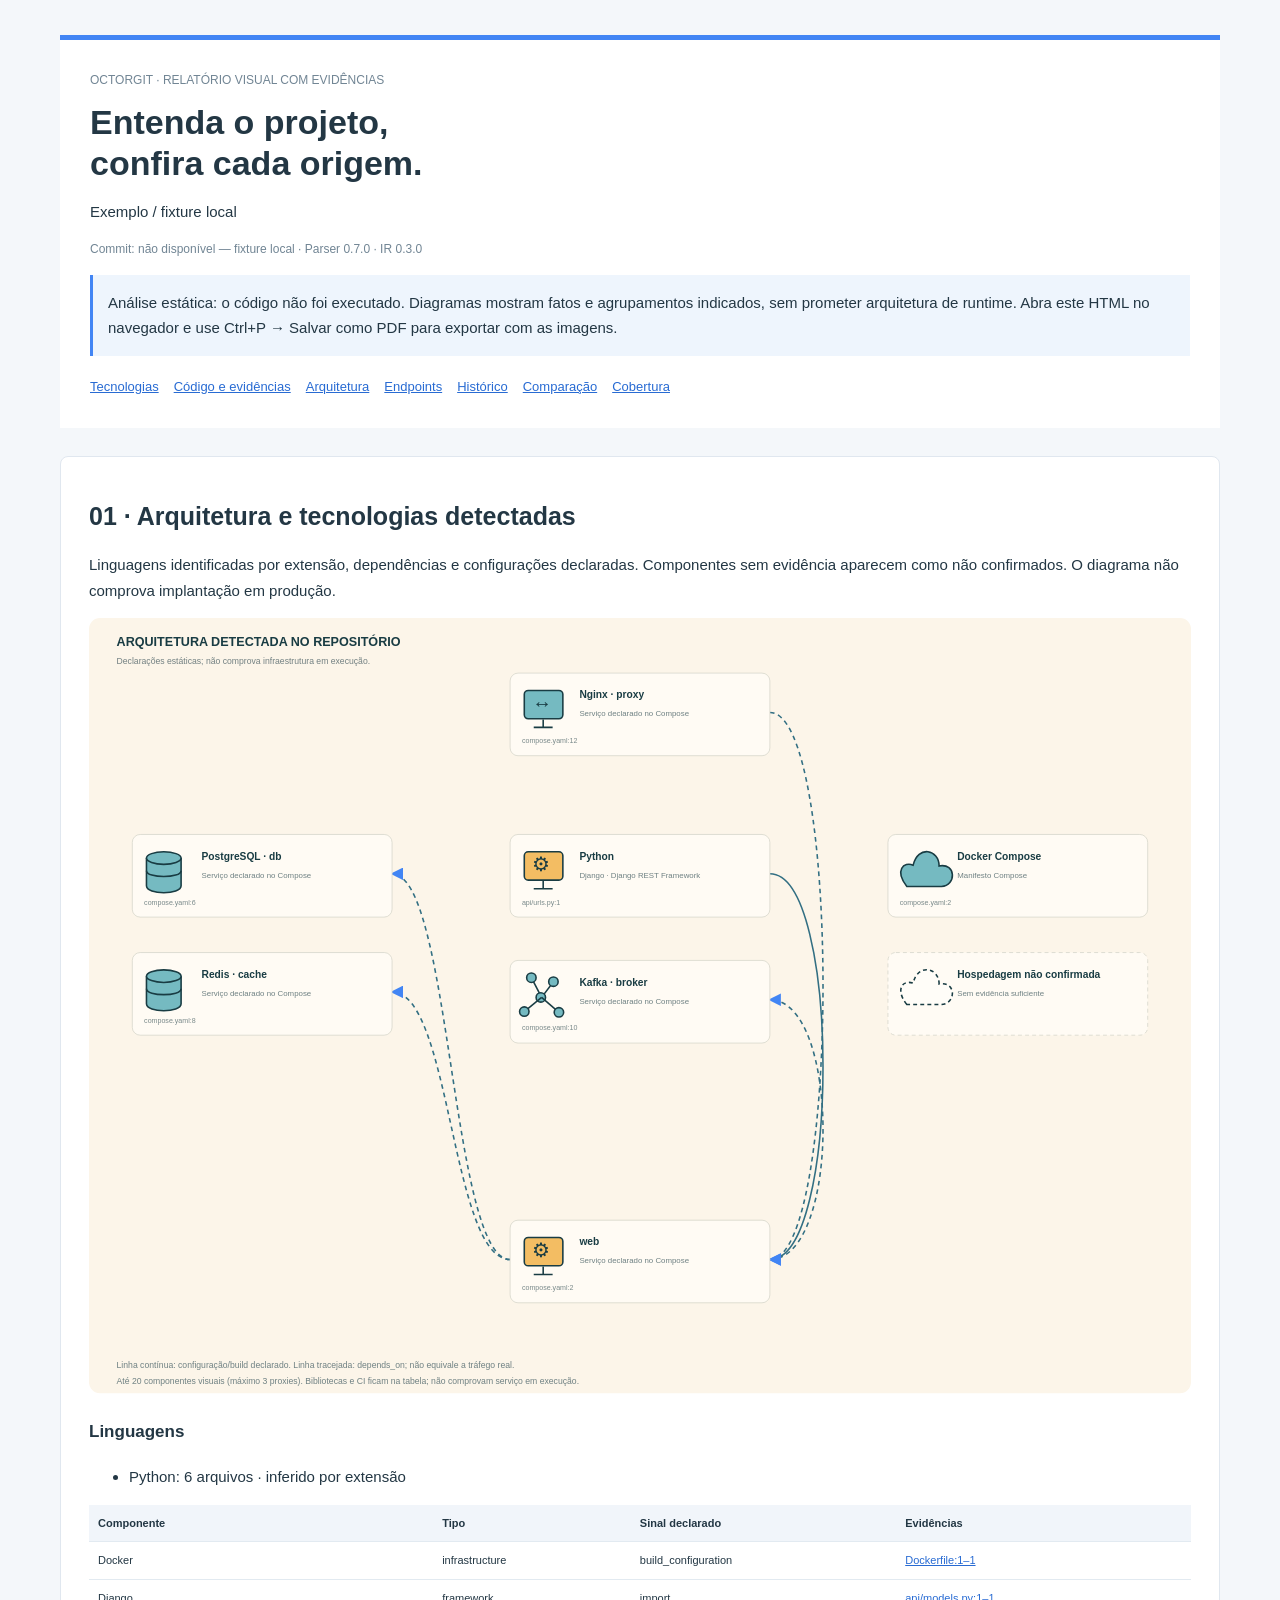
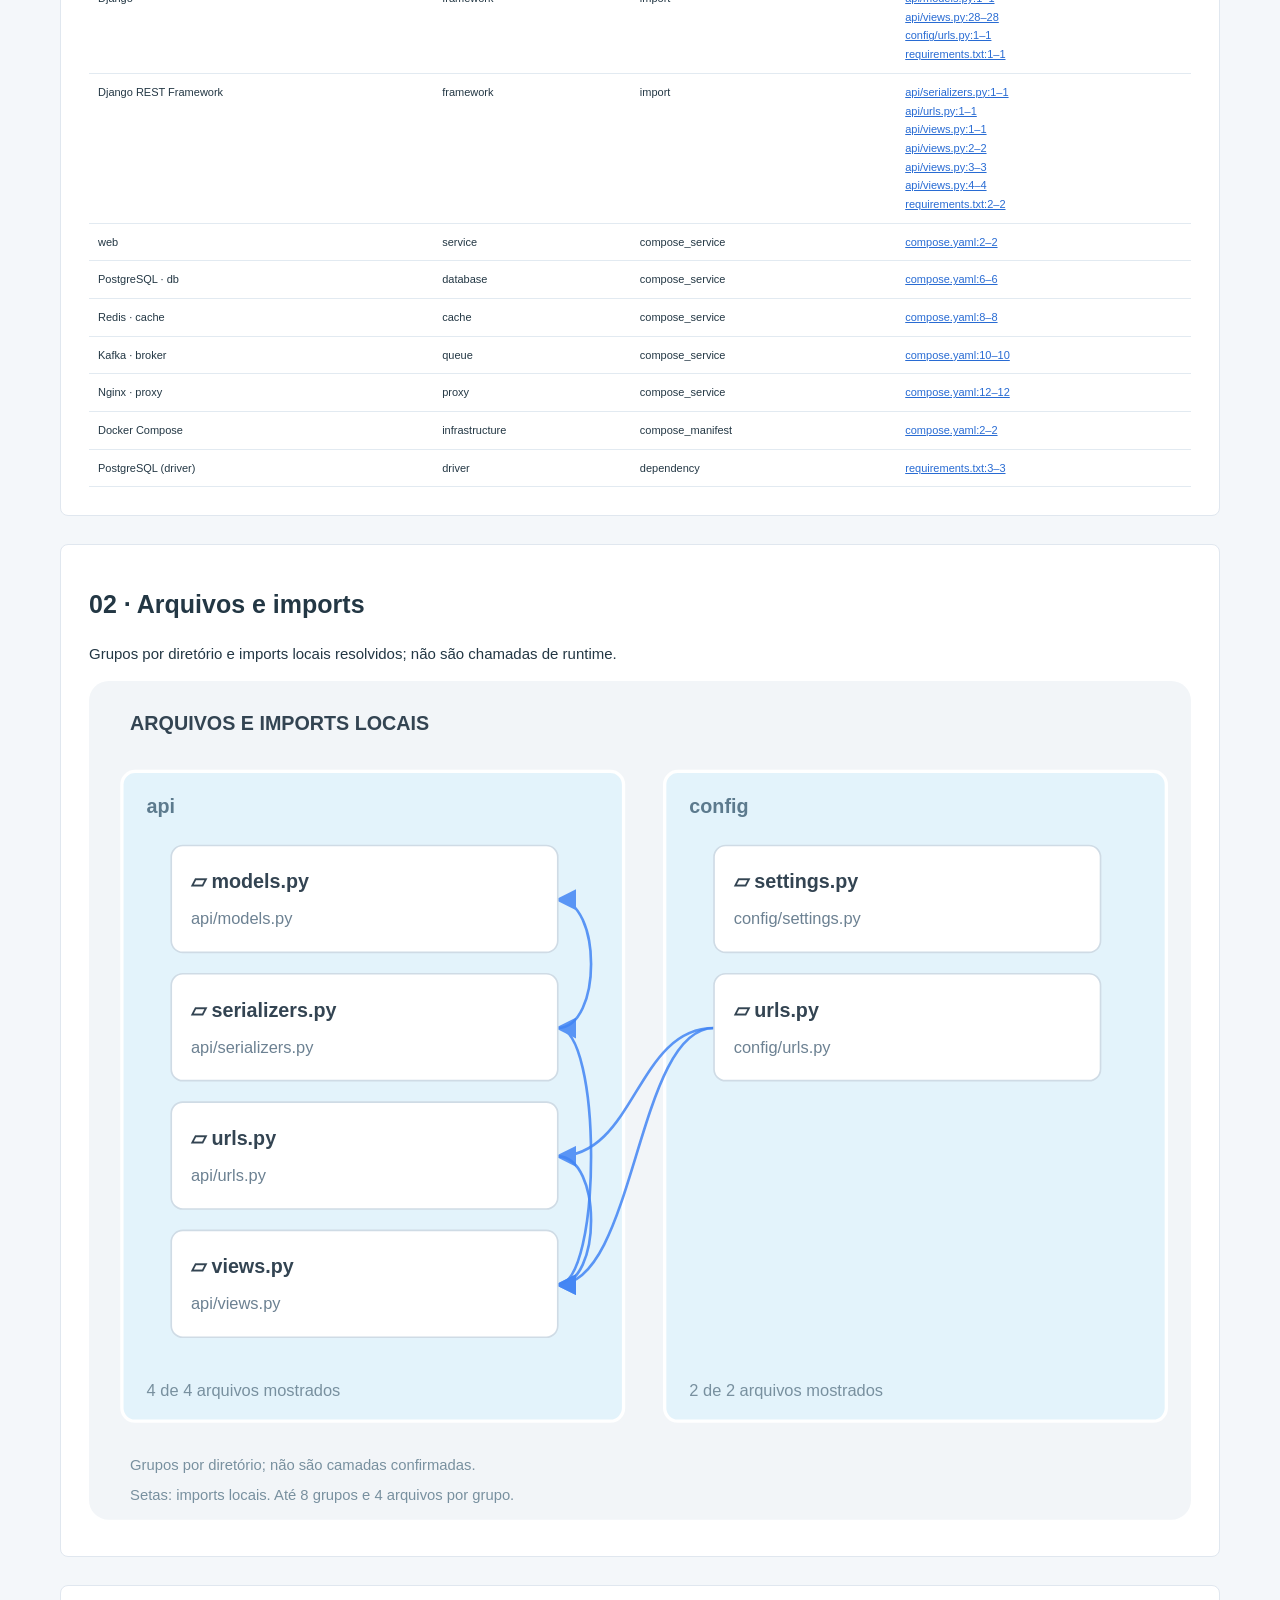
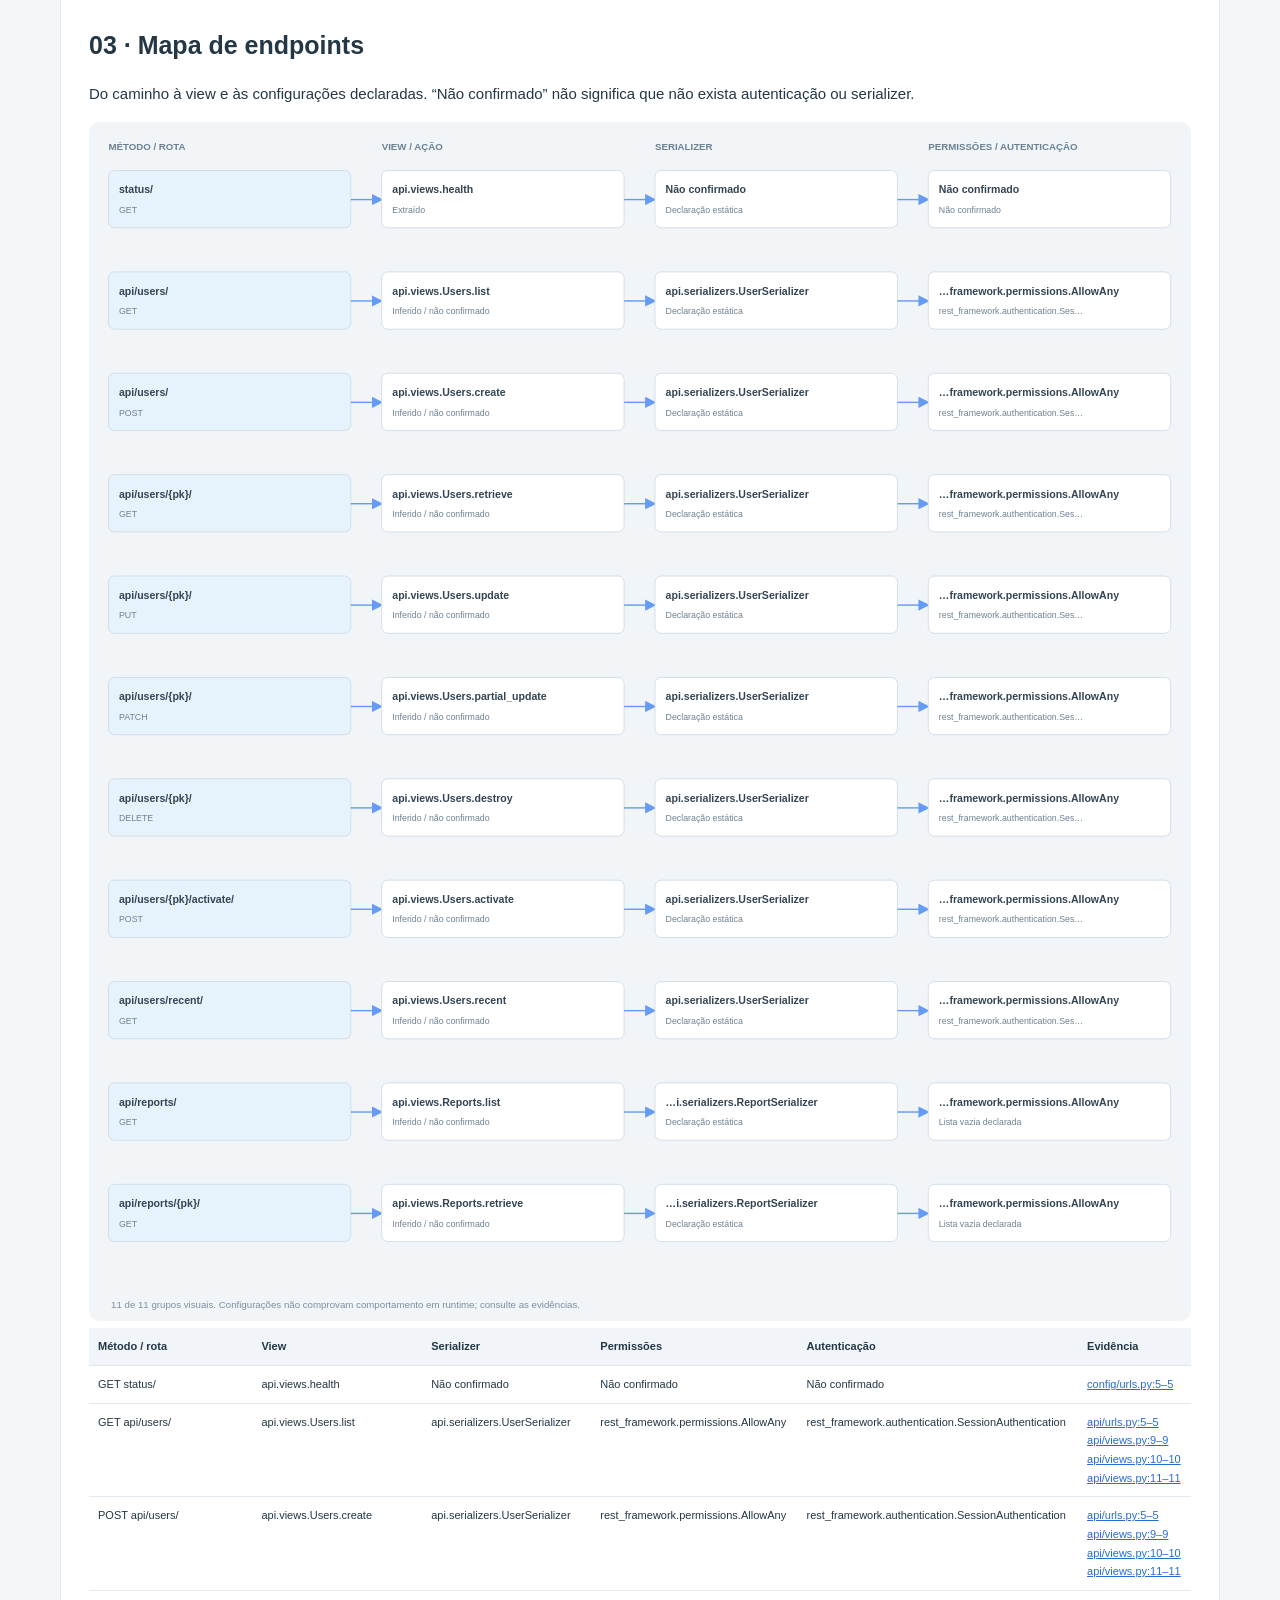
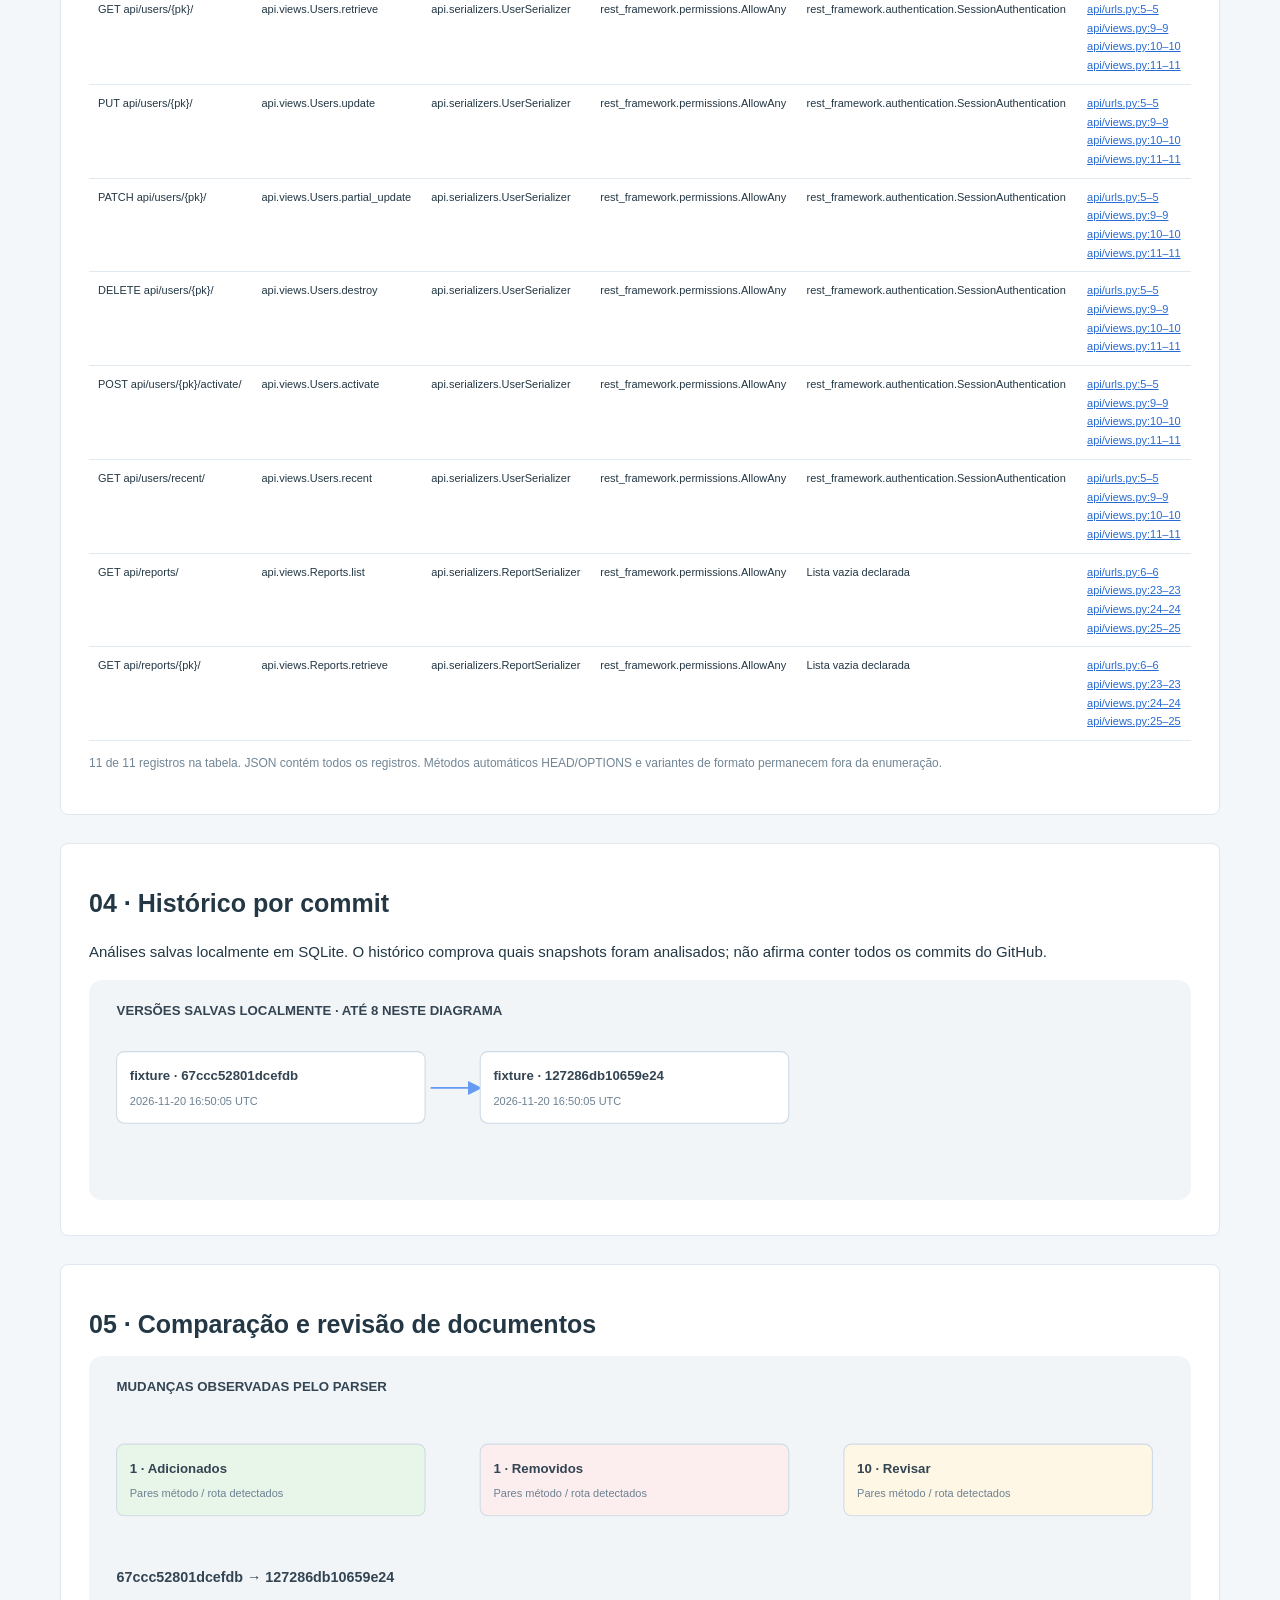
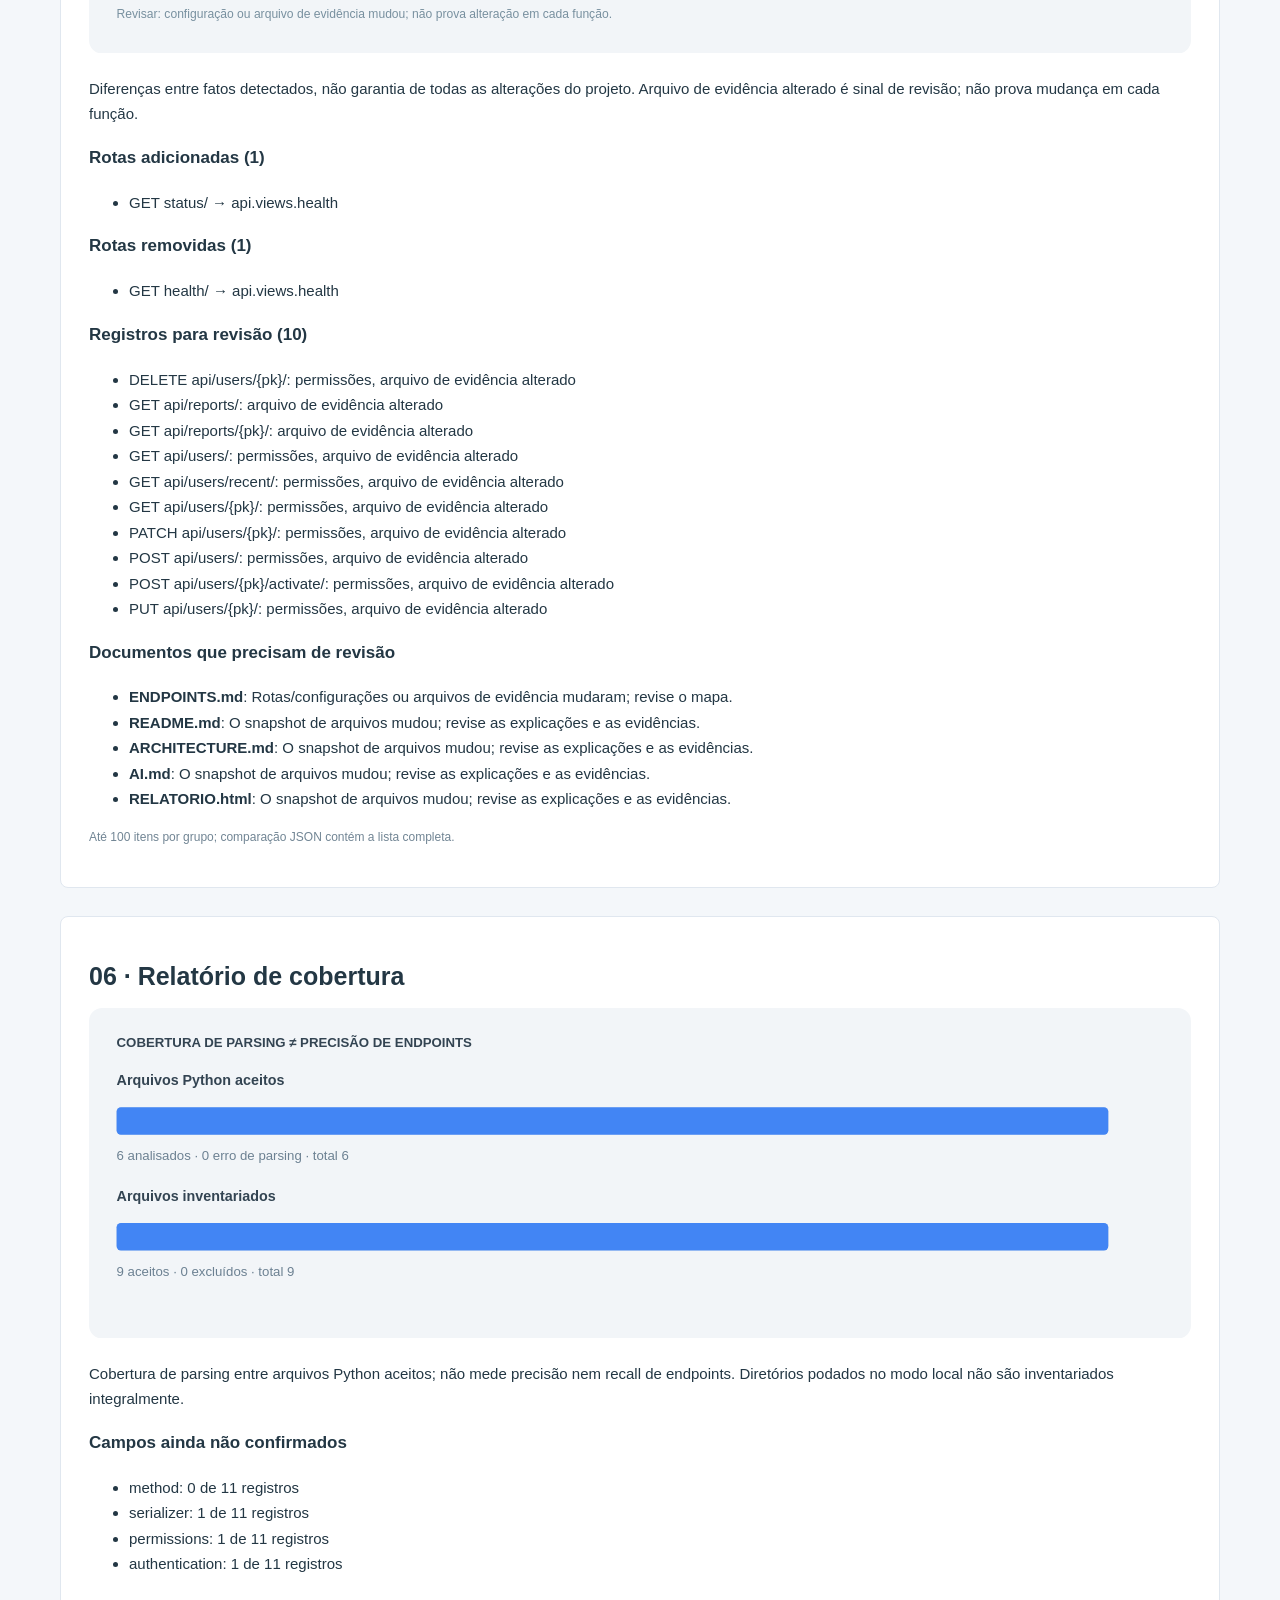
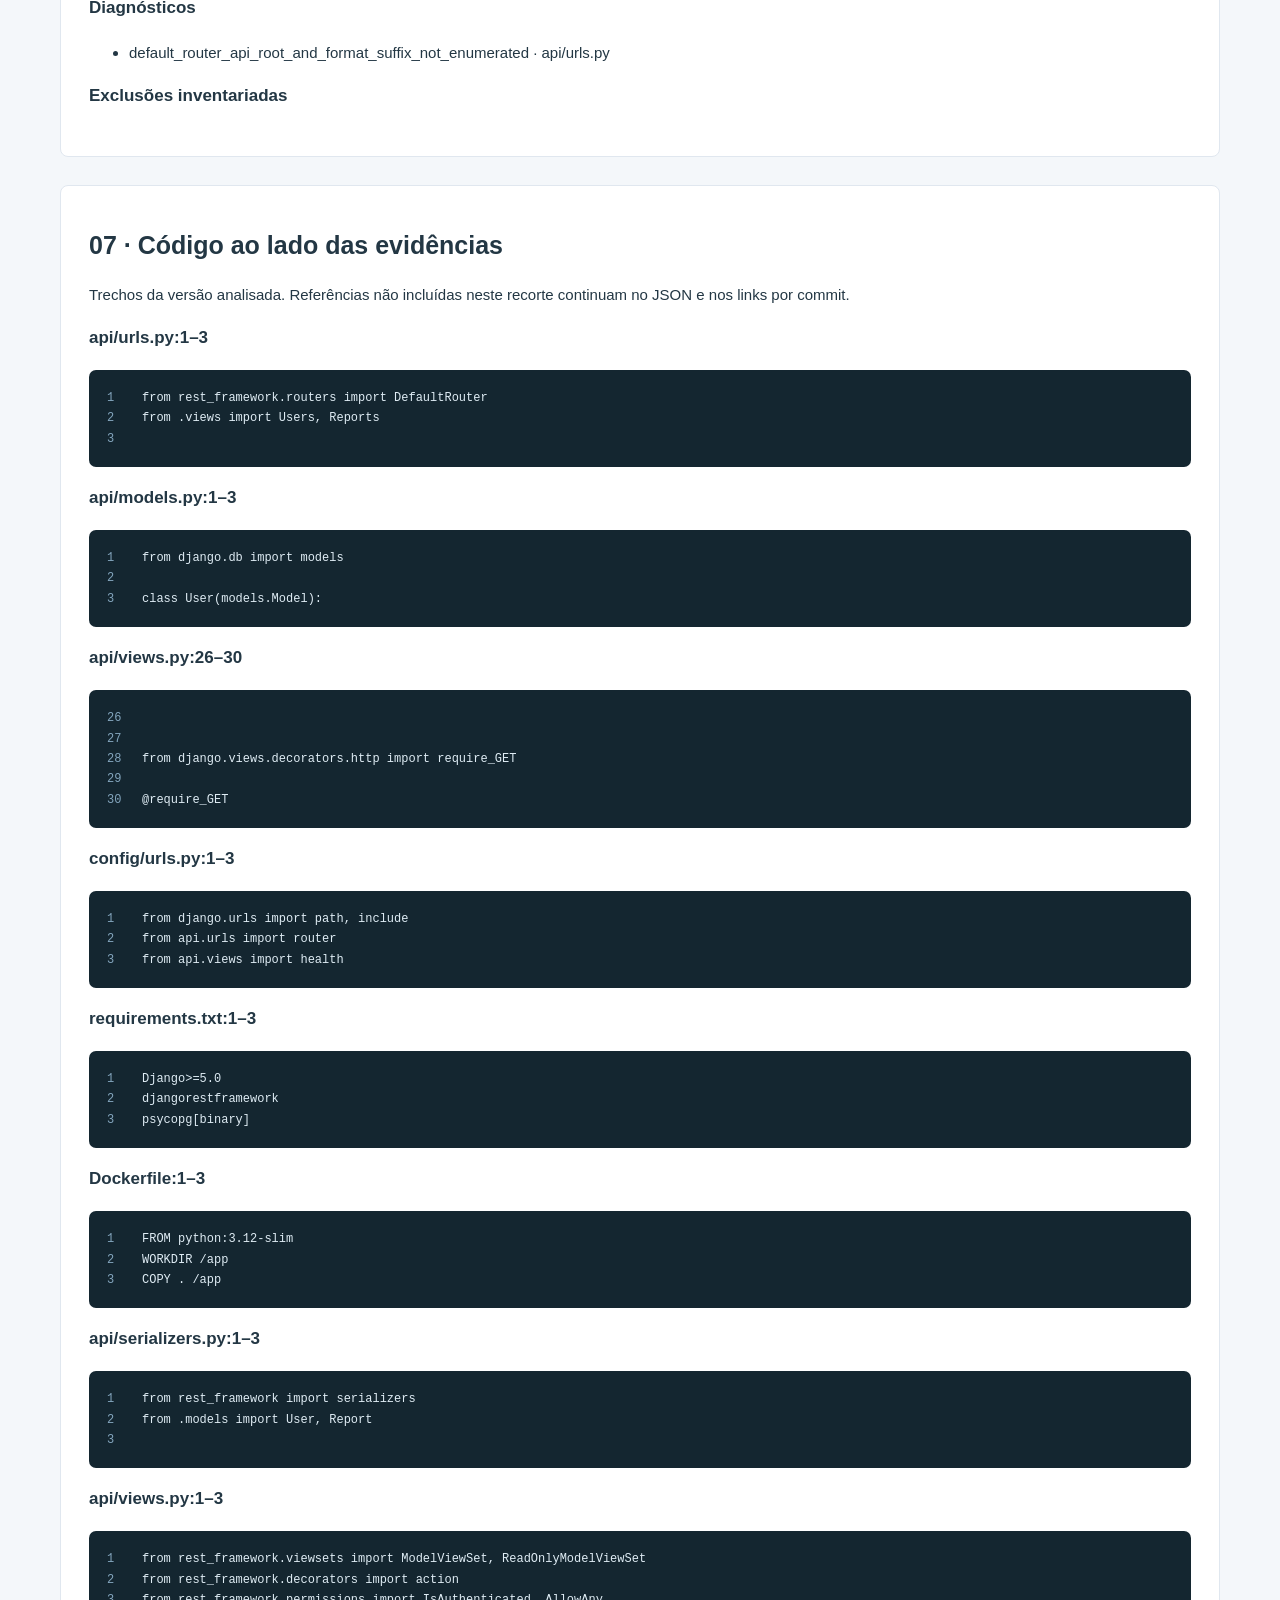
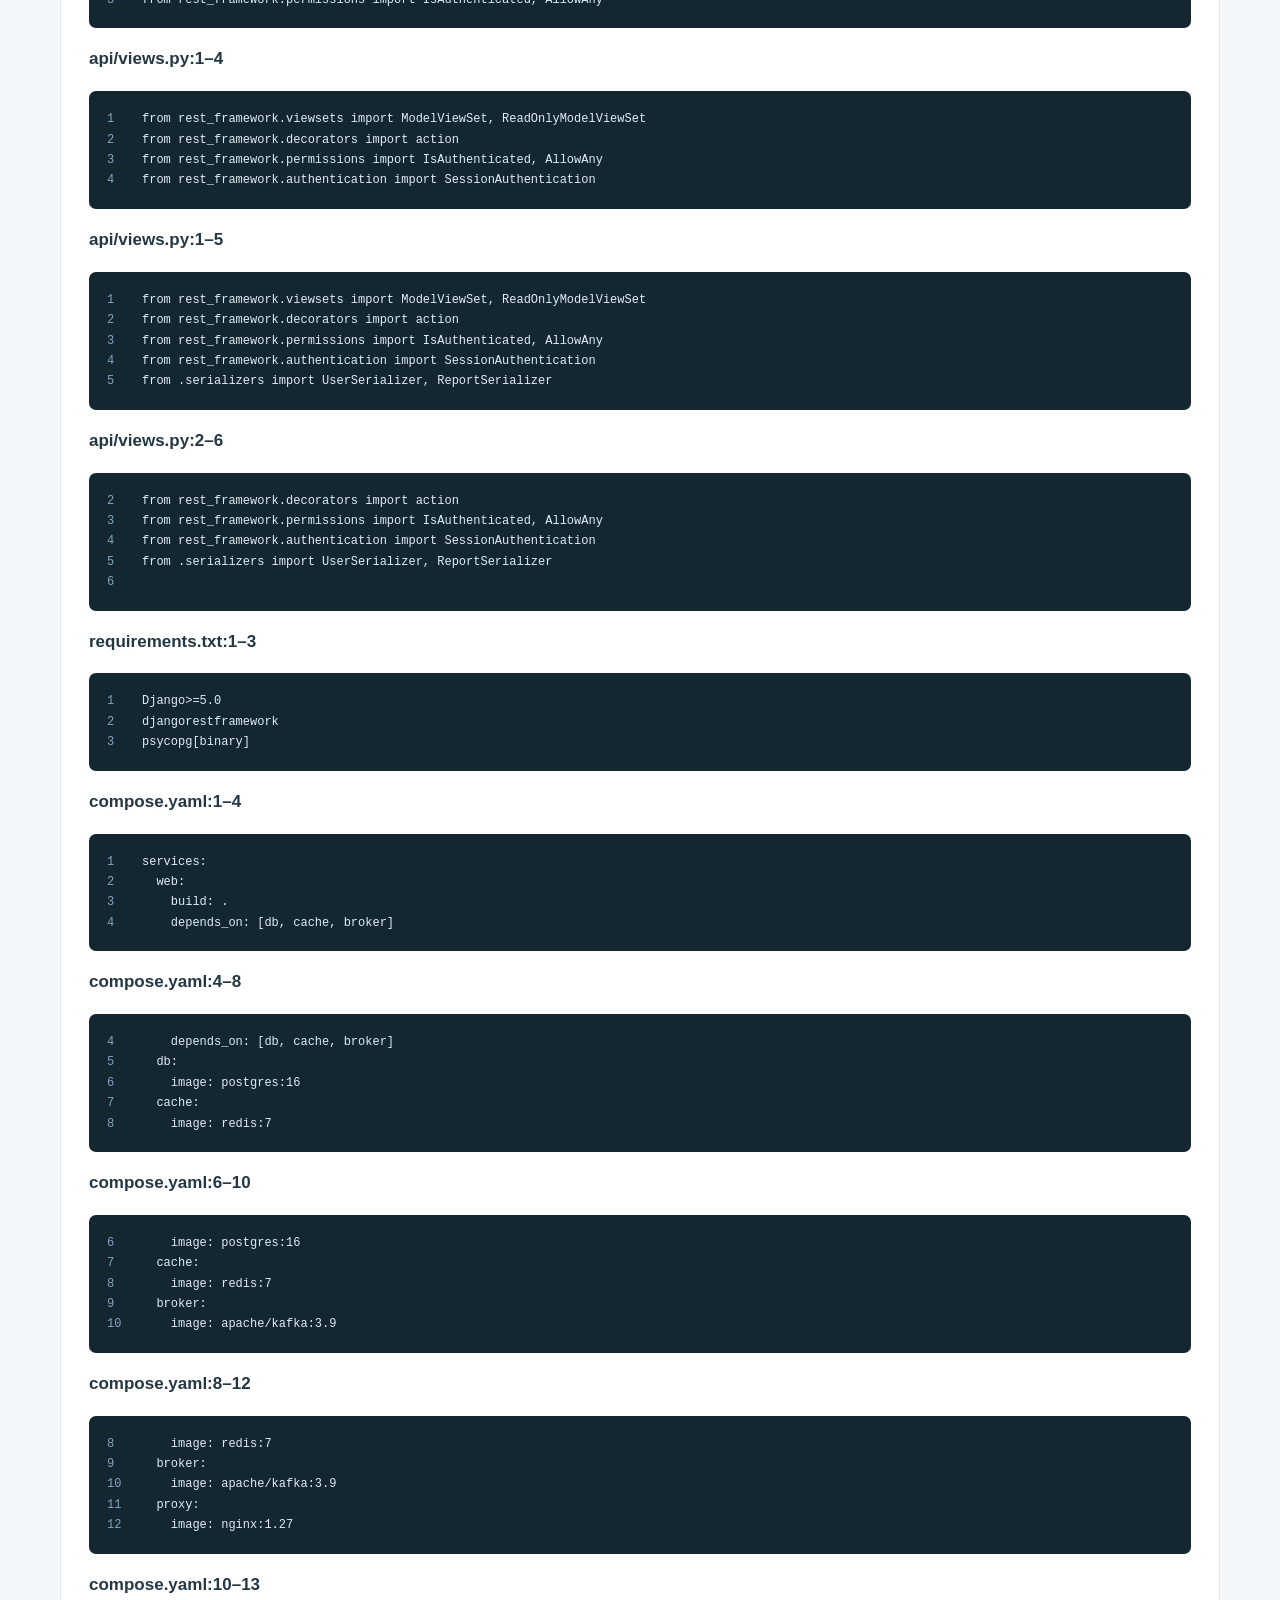
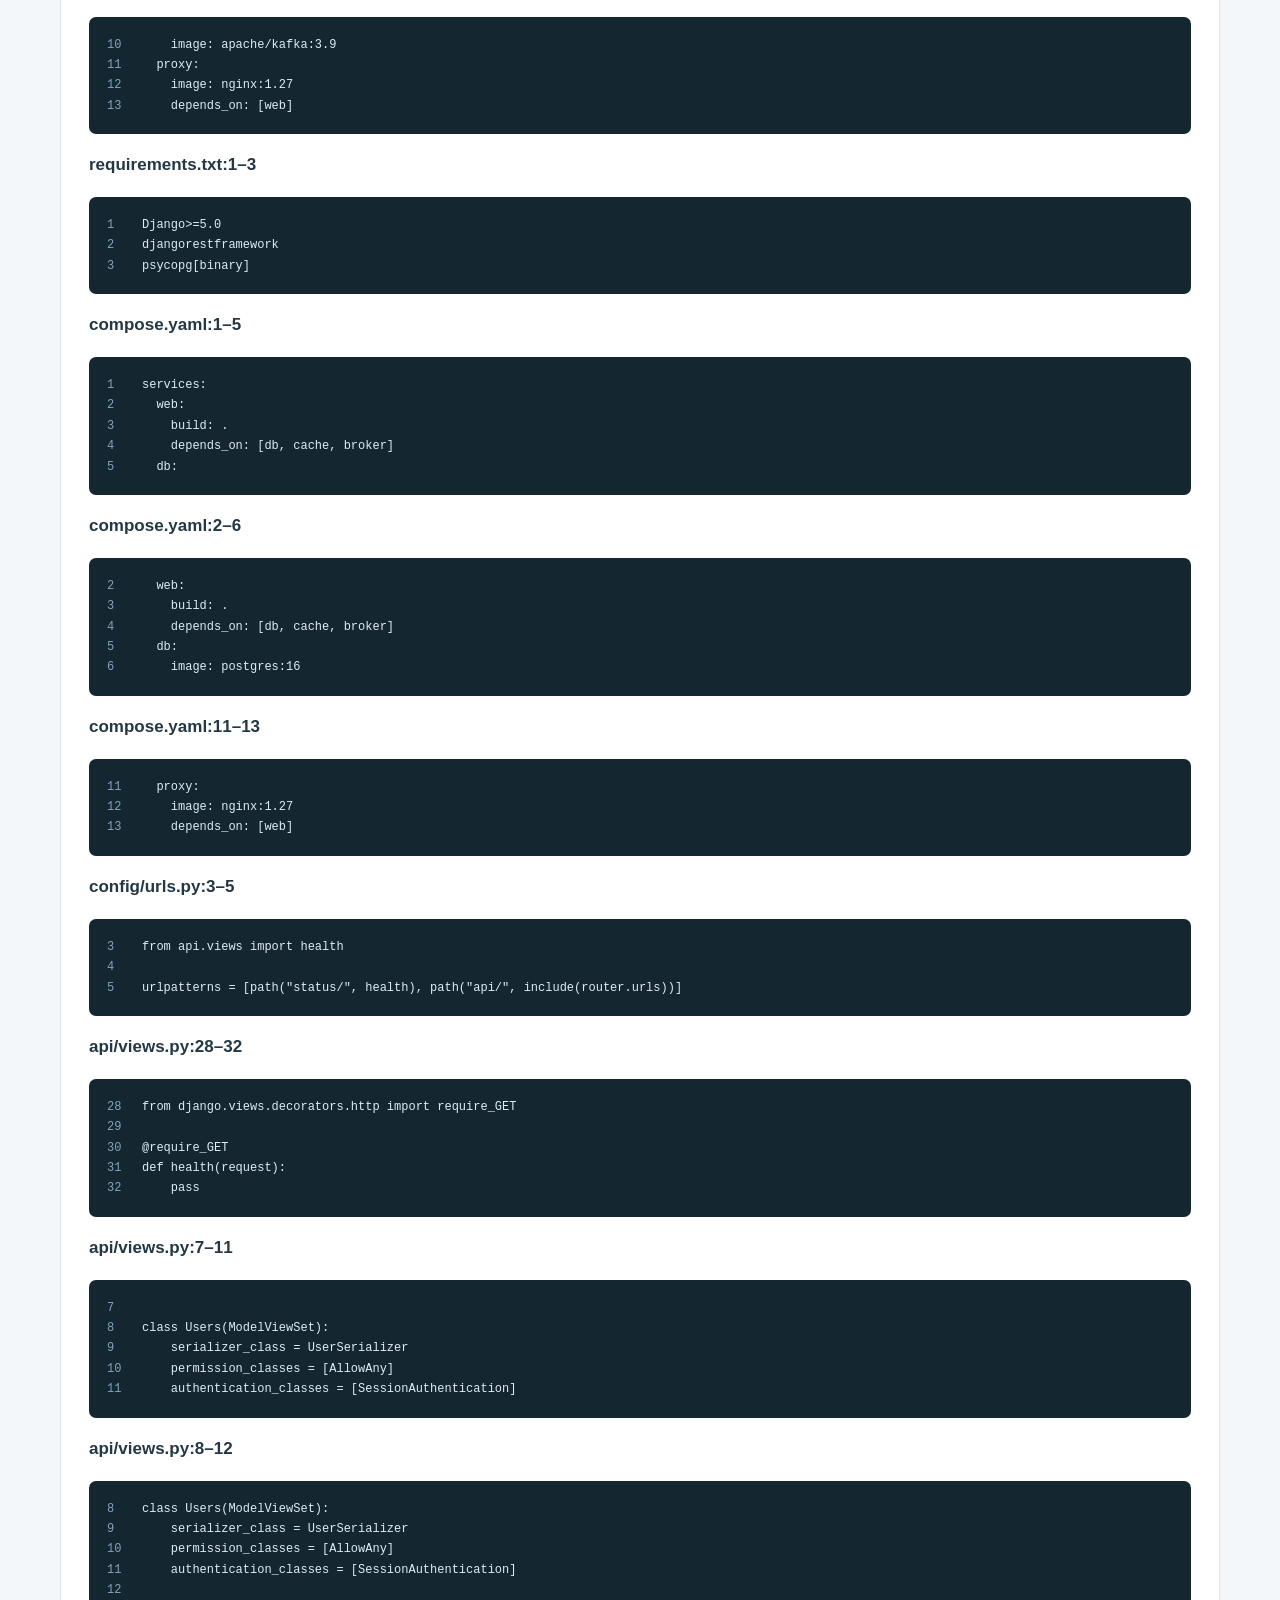
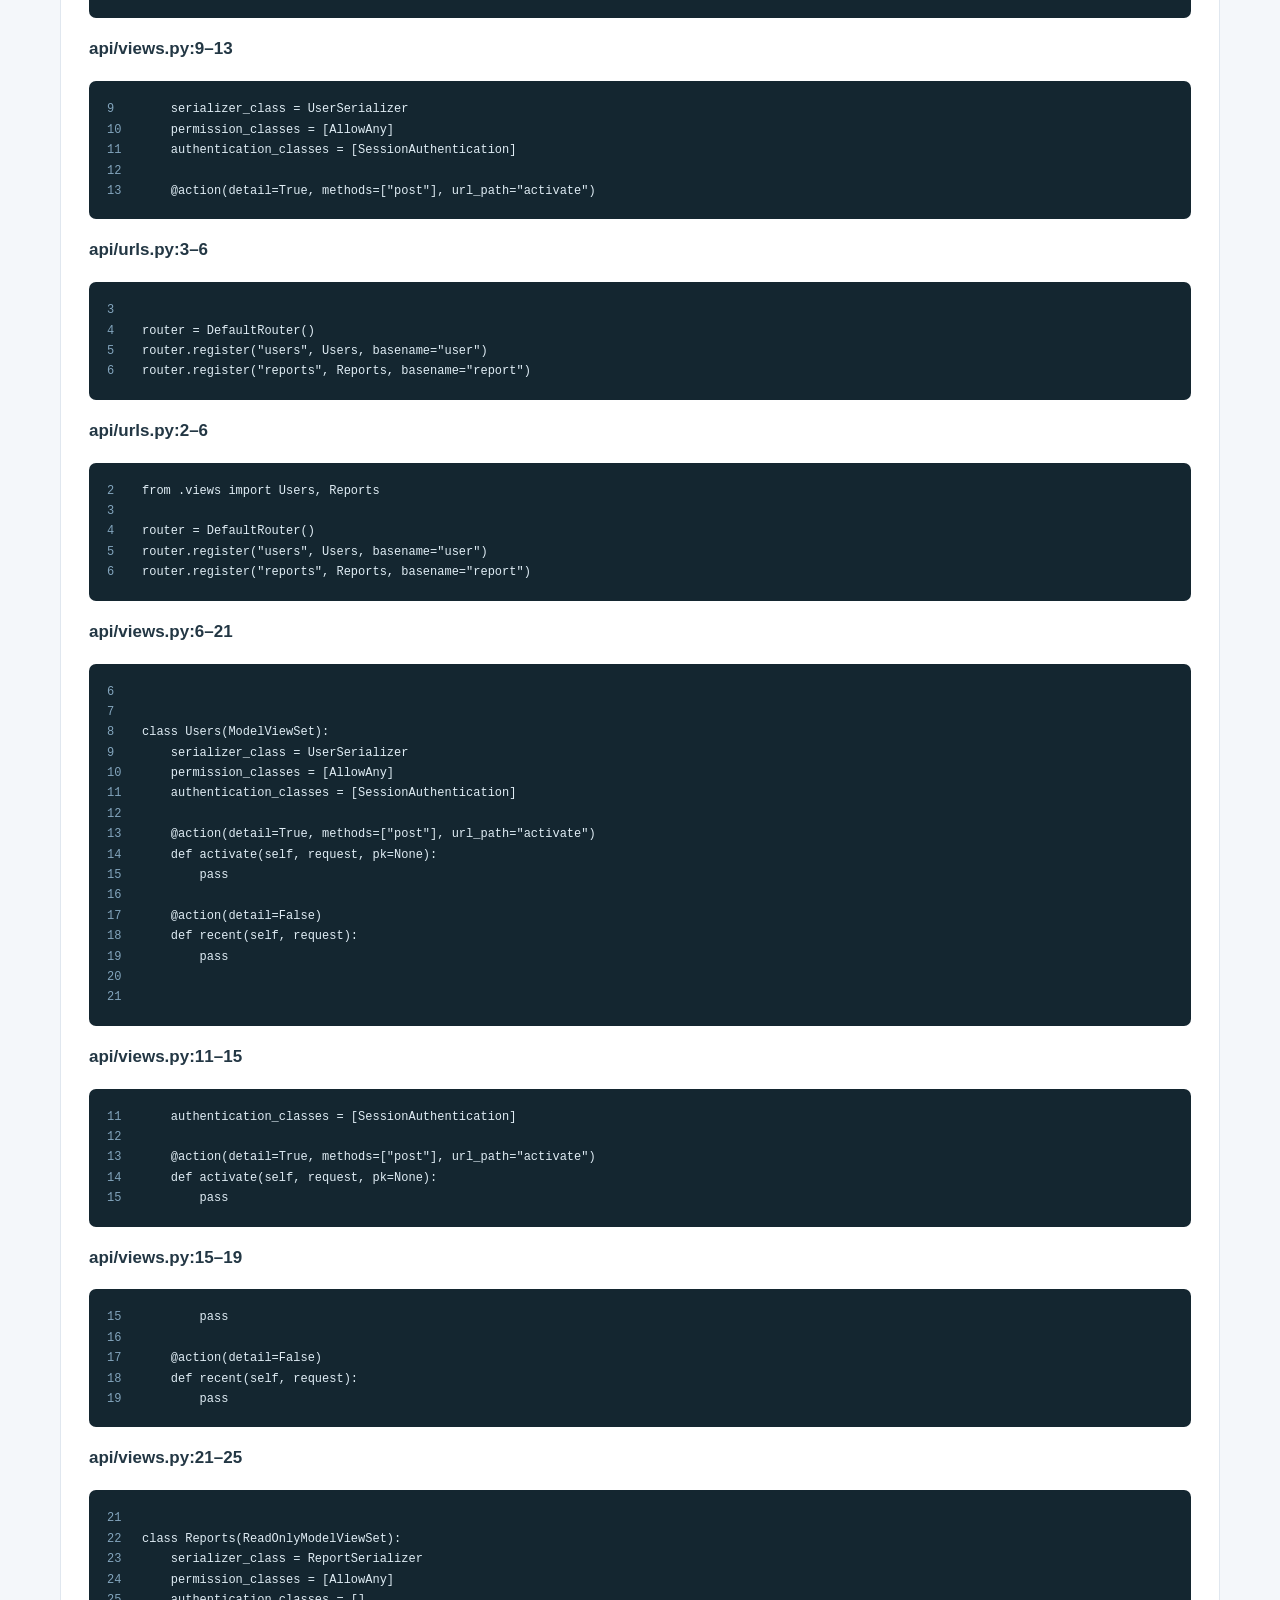
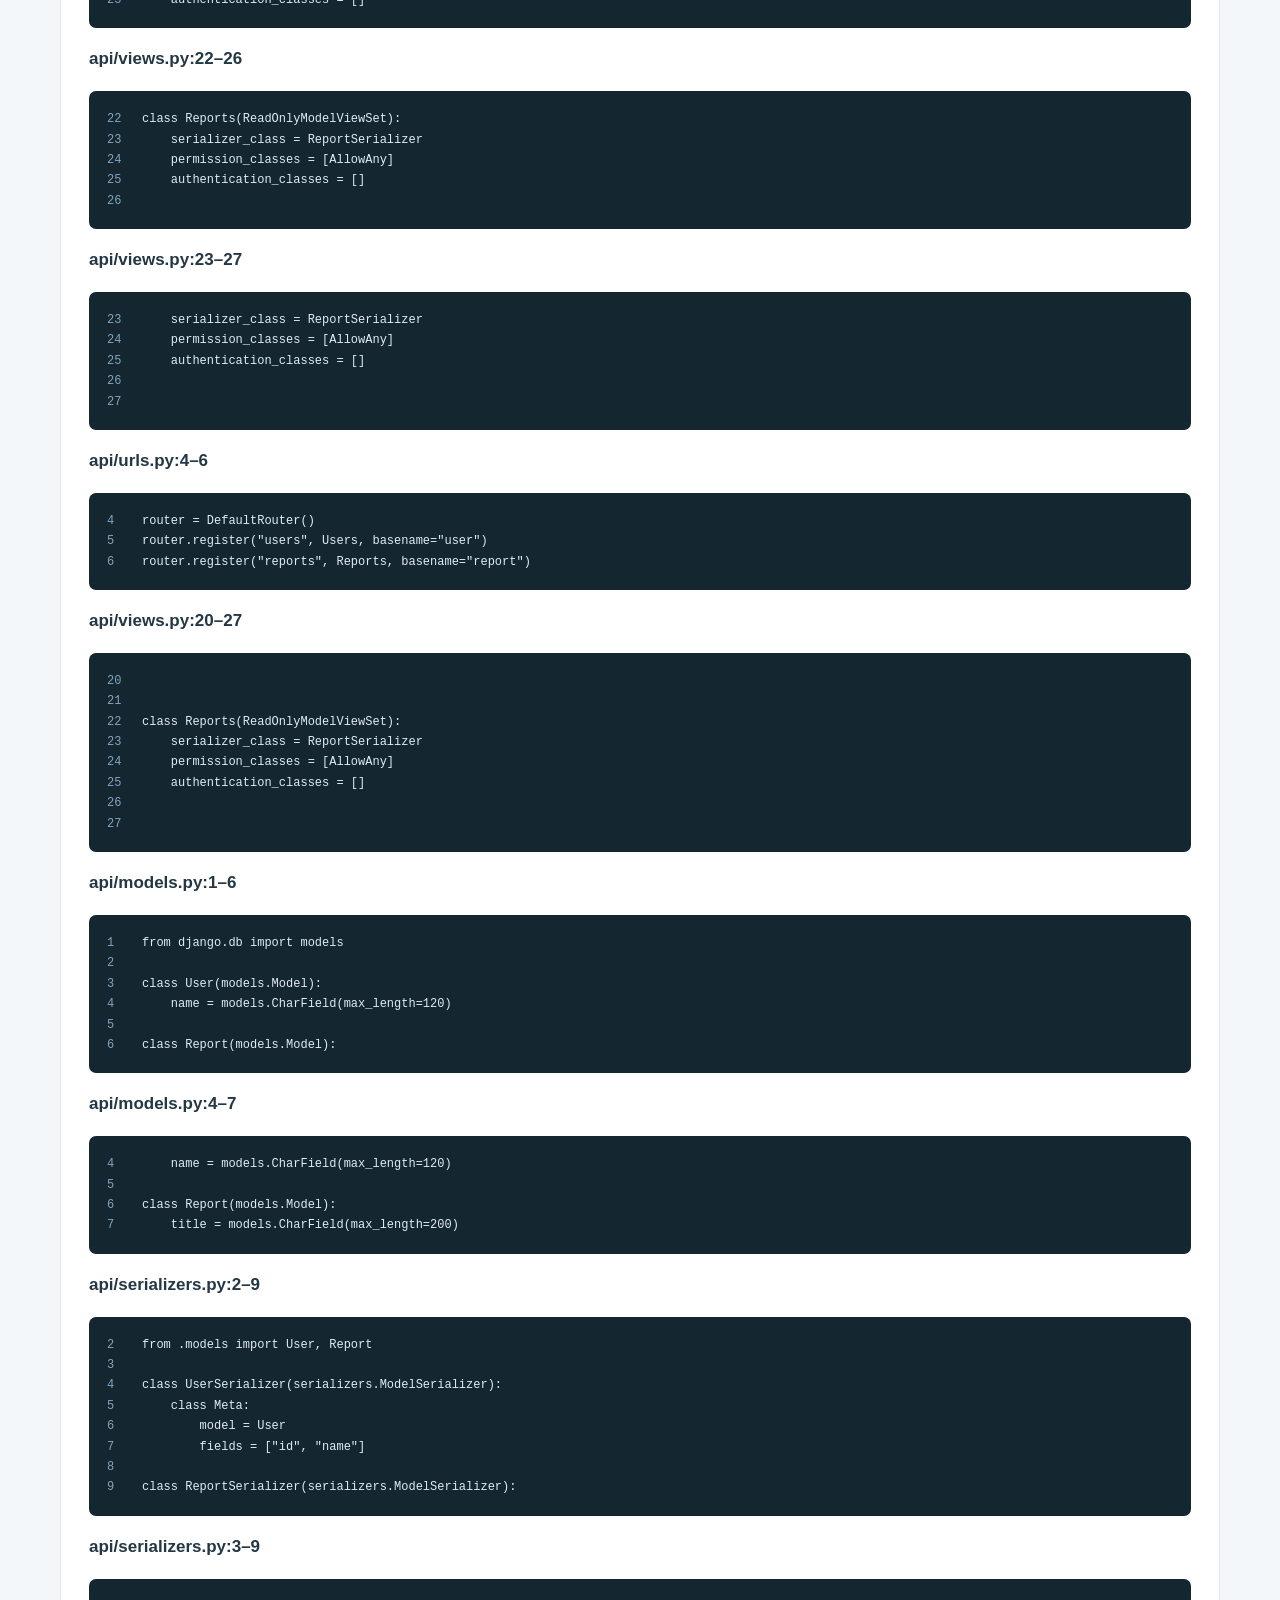
==== commit beca2ccc: "Add AI administration with token usage, cost estimates and budgets" ====
--- a/VER_EXEMPLO_VISUAL.html
+++ b/VER_EXEMPLO_VISUAL.html
@@ -1 +1 @@
-<!doctype html><html lang="pt-BR"><head><meta charset="utf-8"><meta name="viewport" content="width=device-width,initial-scale=1"><meta http-equiv="Content-Security-Policy" content="default-src 'none'; style-src 'unsafe-inline'; img-src data:; base-uri 'none'; form-action 'none'"><title>OctorGit · Relatório visual</title><style>body{font:15px/1.7 "Segoe UI",Arial,sans-serif;background:#f4f7fa;color:#233744;margin:0}main{max-width:1160px;margin:auto;padding:35px}header{border-top:5px solid #4285f4;padding:30px;background:white}h1{font-size:34px;line-height:1.2;margin:12px 0}h2{font-size:25px;margin:10px 0}h3{font-size:17px}section{margin:28px 0;padding:28px;background:white;border:1px solid #e0e7ef;border-radius:8px;break-before:auto}svg{width:100%;height:auto}p,li{overflow-wrap:anywhere}a{color:#286bd3}nav{display:flex;flex-wrap:wrap;gap:15px;font-size:13px;margin-top:20px}.muted{font-size:12px;color:#718594}.notice{padding:15px;background:#eef5fd;border-left:3px solid #4285f4}.chart{margin:20px 0}.table-wrap{overflow:auto}table{border-collapse:collapse;width:100%;font-size:11px}th,td{padding:9px;border-bottom:1px solid #e2eaf1;text-align:left;vertical-align:top;overflow-wrap:anywhere}th{background:#f1f5fa}code,pre{font:12px/1.7 Consolas,monospace}pre{white-space:pre-wrap;overflow-wrap:anywhere;background:#142630;color:#dfecf4;padding:18px;border-radius:7px}.code-row{display:block}.number{display:inline-block;width:35px;color:#83a5bd;user-select:none}.evidence{font-size:12px;color:#5c788d}details{margin:12px 0}.stat{font-size:28px;color:#286bd3}@media print{body{background:white}main{padding:0;max-width:none}section{border:0;padding:12px 0;margin:14px 0}nav{display:none}svg{max-height:250mm}header{padding:15px 0}tr,pre{break-inside:avoid}details{display:block}a{color:#233744}h2,h3{break-after:avoid}a:after{content:none}}@page{size:A4;margin:14mm}</style></head><body><main><header><div class="muted">OCTORGIT · RELATÓRIO VISUAL COM EVIDÊNCIAS</div><h1>Entenda o projeto,<br>confira cada origem.</h1><p>Exemplo / fixture local</p><p class="muted">Commit: não disponível — fixture local · Parser 0.6.1 · IR 0.3.0</p><p class="notice">Análise estática: o código não foi executado. Diagramas mostram fatos e agrupamentos indicados, sem prometer arquitetura de runtime. Abra este HTML no navegador e use Ctrl+P → Salvar como PDF para exportar com as imagens.</p><nav><a href="#tecnologias">Tecnologias</a><a href="#codigo">Código e evidências</a><a href="#arquitetura">Arquitetura</a><a href="#endpoints">Endpoints</a><a href="#historico">Histórico</a><a href="#comparacao">Comparação</a><a href="#cobertura">Cobertura</a></nav></header><section id="tecnologias"><h2>01 · Arquitetura e tecnologias detectadas</h2><p>Linguagens identificadas por extensão, dependências e configurações declaradas. Componentes sem evidência aparecem como não confirmados. O diagrama não comprova implantação em produção.</p><svg xmlns="http://www.w3.org/2000/svg" viewBox="0 0 1400 985" role="img" aria-label="Arquitetura declarada · linguagem, banco e infraestrutura"><title>Arquitetura declarada · linguagem, banco e infraestrutura</title><defs><marker id="arrow-fb2d377b" markerWidth="8" markerHeight="8" refX="7" refY="4" orient="auto"><path d="M0 0 L8 4 L0 8 Z" fill="#4285f4"/></marker></defs><rect width="1400" height="985" rx="14" fill="#fcf5e9"/><text x="35" y="35" font-family="Segoe UI,Arial,sans-serif" font-size="16" fill="#193c43" font-weight="600">ARQUITETURA DETECTADA NO REPOSITÓRIO</text><text x="35" y="58" font-family="Segoe UI,Arial,sans-serif" font-size="11" fill="#728082" font-weight="400">Declarações estáticas; não comprova infraestrutura em execução.</text><path d="M865 325 C955 325, 955 815, 865.0 815" stroke="#326f83" stroke-width="2" fill="none" marker-end="url(#arrow-fb2d377b)"/><path d="M535.0 815 C460.0 815, 460.0 325, 385 325" stroke="#326f83" stroke-width="2" fill="none" marker-end="url(#arrow-fb2d377b)" stroke-dasharray="6 5"/><path d="M535.0 815 C460.0 815, 460.0 475, 385 475" stroke="#326f83" stroke-width="2" fill="none" marker-end="url(#arrow-fb2d377b)" stroke-dasharray="6 5"/><path d="M865.0 815 C955.0 815, 955.0 485, 865 485" stroke="#326f83" stroke-width="2" fill="none" marker-end="url(#arrow-fb2d377b)" stroke-dasharray="6 5"/><path d="M865.0 120 C955.0 120, 955.0 815, 865.0 815" stroke="#326f83" stroke-width="2" fill="none" marker-end="url(#arrow-fb2d377b)" stroke-dasharray="6 5"/><g><title>Código do projeto · Inventário do código</title><rect x="535" y="275" width="330" height="105" rx="10" fill="#fffbf4" stroke="#d7d6cb"/><rect x="553" y="297" width="49" height="36" rx="5" fill="#f3bd63" stroke="#193c43" stroke-width="2"/><path d="M577 334 v10 m-12 0 h24" stroke="#193c43" stroke-width="2"/><text x="563" y="322" font-family="Segoe UI,Arial,sans-serif" font-size="25" fill="#193c43" font-weight="400">⚙</text><text x="623" y="307" font-family="Segoe UI,Arial,sans-serif" font-size="13" fill="#193c43" font-weight="600">Python</text><text x="623" y="330" font-family="Segoe UI,Arial,sans-serif" font-size="10" fill="#6f8183" font-weight="400">Django · Django REST Framework</text><text x="550" y="364" font-family="Segoe UI,Arial,sans-serif" font-size="9" fill="#79898a" font-weight="400">api/urls.py:1</text></g><g><title>web · Serviço declarado no Compose</title><rect x="535.0" y="765" width="330" height="105" rx="10" fill="#fffbf4" stroke="#d7d6cb"/><rect x="553.0" y="787" width="49" height="36" rx="5" fill="#f3bd63" stroke="#193c43" stroke-width="2"/><path d="M577.0 824 v10 m-12 0 h24" stroke="#193c43" stroke-width="2"/><text x="563.0" y="812" font-family="Segoe UI,Arial,sans-serif" font-size="25" fill="#193c43" font-weight="400">⚙</text><text x="623.0" y="797" font-family="Segoe UI,Arial,sans-serif" font-size="13" fill="#193c43" font-weight="600">web</text><text x="623.0" y="820" font-family="Segoe UI,Arial,sans-serif" font-size="10" fill="#6f8183" font-weight="400">Serviço declarado no Compose</text><text x="550.0" y="854" font-family="Segoe UI,Arial,sans-serif" font-size="9" fill="#79898a" font-weight="400">compose.yaml:2</text></g><g><title>PostgreSQL · db · Serviço declarado no Compose</title><rect x="55" y="275" width="330" height="105" rx="10" fill="#fffbf4" stroke="#d7d6cb"/><path d="M73 305 V340 C73 352 117 352 117 340 V305" fill="#75bac1" stroke="#193c43" stroke-width="2"/><ellipse cx="95" cy="305" rx="22" ry="8" fill="#75bac1" stroke="#193c43" stroke-width="2"/><path d="M73 321 C73 331 117 331 117 321" fill="none" stroke="#193c43" stroke-width="2"/><text x="143" y="307" font-family="Segoe UI,Arial,sans-serif" font-size="13" fill="#193c43" font-weight="600">PostgreSQL · db</text><text x="143" y="330" font-family="Segoe UI,Arial,sans-serif" font-size="10" fill="#6f8183" font-weight="400">Serviço declarado no Compose</text><text x="70" y="364" font-family="Segoe UI,Arial,sans-serif" font-size="9" fill="#79898a" font-weight="400">compose.yaml:6</text></g><g><title>Redis · cache · Serviço declarado no Compose</title><rect x="55" y="425" width="330" height="105" rx="10" fill="#fffbf4" stroke="#d7d6cb"/><path d="M73 455 V490 C73 502 117 502 117 490 V455" fill="#75bac1" stroke="#193c43" stroke-width="2"/><ellipse cx="95" cy="455" rx="22" ry="8" fill="#75bac1" stroke="#193c43" stroke-width="2"/><path d="M73 471 C73 481 117 481 117 471" fill="none" stroke="#193c43" stroke-width="2"/><text x="143" y="457" font-family="Segoe UI,Arial,sans-serif" font-size="13" fill="#193c43" font-weight="600">Redis · cache</text><text x="143" y="480" font-family="Segoe UI,Arial,sans-serif" font-size="10" fill="#6f8183" font-weight="400">Serviço declarado no Compose</text><text x="70" y="514" font-family="Segoe UI,Arial,sans-serif" font-size="9" fill="#79898a" font-weight="400">compose.yaml:8</text></g><g><title>Kafka · broker · Serviço declarado no Compose</title><rect x="535" y="435" width="330" height="105" rx="10" fill="#fffbf4" stroke="#d7d6cb"/><line x1="575" y1="482" x2="562" y2="457" stroke="#193c43" stroke-width="2"/><circle cx="562" cy="457" r="6" fill="#75bac1" stroke="#193c43" stroke-width="2"/><line x1="575" y1="482" x2="590" y2="462" stroke="#193c43" stroke-width="2"/><circle cx="590" cy="462" r="6" fill="#75bac1" stroke="#193c43" stroke-width="2"/><line x1="575" y1="482" x2="574" y2="482" stroke="#193c43" stroke-width="2"/><circle cx="574" cy="482" r="6" fill="#75bac1" stroke="#193c43" stroke-width="2"/><line x1="575" y1="482" x2="553" y2="500" stroke="#193c43" stroke-width="2"/><circle cx="553" cy="500" r="6" fill="#75bac1" stroke="#193c43" stroke-width="2"/><line x1="575" y1="482" x2="597" y2="501" stroke="#193c43" stroke-width="2"/><circle cx="597" cy="501" r="6" fill="#75bac1" stroke="#193c43" stroke-width="2"/><text x="623" y="467" font-family="Segoe UI,Arial,sans-serif" font-size="13" fill="#193c43" font-weight="600">Kafka · broker</text><text x="623" y="490" font-family="Segoe UI,Arial,sans-serif" font-size="10" fill="#6f8183" font-weight="400">Serviço declarado no Compose</text><text x="550" y="524" font-family="Segoe UI,Arial,sans-serif" font-size="9" fill="#79898a" font-weight="400">compose.yaml:10</text></g><g><title>Nginx · proxy · Serviço declarado no Compose</title><rect x="535.0" y="70" width="330" height="105" rx="10" fill="#fffbf4" stroke="#d7d6cb"/><rect x="553.0" y="92" width="49" height="36" rx="5" fill="#75bac1" stroke="#193c43" stroke-width="2"/><path d="M577.0 129 v10 m-12 0 h24" stroke="#193c43" stroke-width="2"/><text x="563.0" y="117" font-family="Segoe UI,Arial,sans-serif" font-size="25" fill="#193c43" font-weight="400">↔</text><text x="623.0" y="102" font-family="Segoe UI,Arial,sans-serif" font-size="13" fill="#193c43" font-weight="600">Nginx · proxy</text><text x="623.0" y="125" font-family="Segoe UI,Arial,sans-serif" font-size="10" fill="#6f8183" font-weight="400">Serviço declarado no Compose</text><text x="550.0" y="159" font-family="Segoe UI,Arial,sans-serif" font-size="9" fill="#79898a" font-weight="400">compose.yaml:12</text></g><g><title>Docker Compose · Manifesto Compose</title><rect x="1015" y="275" width="330" height="105" rx="10" fill="#fffbf4" stroke="#d7d6cb"/><path d="M1039 341 C1023 321 1035 309 1047 314 C1053 288 1080 294 1080 315 C1102 311 1102 340 1083 341 Z" fill="#75bac1" stroke="#193c43" stroke-width="2"/><text x="1103" y="307" font-family="Segoe UI,Arial,sans-serif" font-size="13" fill="#193c43" font-weight="600">Docker Compose</text><text x="1103" y="330" font-family="Segoe UI,Arial,sans-serif" font-size="10" fill="#6f8183" font-weight="400">Manifesto Compose</text><text x="1030" y="364" font-family="Segoe UI,Arial,sans-serif" font-size="9" fill="#79898a" font-weight="400">compose.yaml:2</text></g><g><title>Hospedagem não confirmada · Sem evidência suficiente</title><rect x="1015" y="425" width="330" height="105" rx="10" fill="#fffbf4" stroke="#d7d6cb" stroke-dasharray="5 4"/><path d="M1039 491 C1023 471 1035 459 1047 464 C1053 438 1080 444 1080 465 C1102 461 1102 490 1083 491 Z" fill="#fffdf8" stroke="#193c43" stroke-width="2" stroke-dasharray="5 4"/><text x="1103" y="457" font-family="Segoe UI,Arial,sans-serif" font-size="13" fill="#193c43" font-weight="600">Hospedagem não confirmada</text><text x="1103" y="480" font-family="Segoe UI,Arial,sans-serif" font-size="10" fill="#6f8183" font-weight="400">Sem evidência suficiente</text></g><text x="35" y="953" font-family="Segoe UI,Arial,sans-serif" font-size="11" fill="#6f8183" font-weight="400">Linha contínua: configuração/build declarado. Linha tracejada: depends_on; não equivale a tráfego real.</text><text x="35" y="973" font-family="Segoe UI,Arial,sans-serif" font-size="11" fill="#6f8183" font-weight="400">Até 20 componentes visuais (máximo 3 proxies). Bibliotecas e CI ficam na tabela; não comprovam serviço em execução.</text></svg><h3>Linguagens</h3><ul><li>Python: 6 arquivos · inferido por extensão</li></ul><div class="table-wrap"><table><thead><tr><th>Componente</th><th>Tipo</th><th>Sinal declarado</th><th>Evidências</th></tr></thead><tbody><tr><td>Docker</td><td>infrastructure</td><td>build_configuration</td><td><a href="#snippet-e16e9db0af515426da6b">Dockerfile:1–1</a></td></tr><tr><td>Django</td><td>framework</td><td>import</td><td><a href="#snippet-3789b79b9a5ed6e592d4">api/models.py:1–1</a><br><a href="#snippet-177fc65c2c64449869f5">api/views.py:28–28</a><br><a href="#snippet-b39517d6bc8e2e5e696f">config/urls.py:1–1</a><br><a href="#snippet-8d695e40e2883b68ffc3">requirements.txt:1–1</a></td></tr><tr><td>Django REST Framework</td><td>framework</td><td>import</td><td><a href="#snippet-a8db36751ffc0b40ffa8">api/serializers.py:1–1</a><br><a href="#snippet-139732673e272db59605">api/urls.py:1–1</a><br><a href="#snippet-50c0854c6d74f73b3db4">api/views.py:1–1</a><br><a href="#snippet-1f43d6fac961f293d4b6">api/views.py:2–2</a><br><a href="#snippet-0dfd995b166cbaef7469">api/views.py:3–3</a><br><a href="#snippet-924589951fcace8ab2a5">api/views.py:4–4</a><br><a href="#snippet-23e7f8843725ee5eb519">requirements.txt:2–2</a></td></tr><tr><td>web</td><td>service</td><td>compose_service</td><td><a href="#snippet-3ad35b1925c31cc9ec78">compose.yaml:2–2</a></td></tr><tr><td>PostgreSQL · db</td><td>database</td><td>compose_service</td><td><a href="#snippet-95deb186979feed590cb">compose.yaml:6–6</a></td></tr><tr><td>Redis · cache</td><td>cache</td><td>compose_service</td><td><a href="#snippet-eceb0d5f91f43031e009">compose.yaml:8–8</a></td></tr><tr><td>Kafka · broker</td><td>queue</td><td>compose_service</td><td><a href="#snippet-3ad8138cbcd39894015f">compose.yaml:10–10</a></td></tr><tr><td>Nginx · proxy</td><td>proxy</td><td>compose_service</td><td><a href="#snippet-779d98004038649d8d38">compose.yaml:12–12</a></td></tr><tr><td>Docker Compose</td><td>infrastructure</td><td>compose_manifest</td><td><a href="#snippet-3ad35b1925c31cc9ec78">compose.yaml:2–2</a></td></tr><tr><td>PostgreSQL (driver)</td><td>driver</td><td>dependency</td><td><a href="#snippet-448074ed59a60fbea026">requirements.txt:3–3</a></td></tr></tbody></table></div></section><section id="arquitetura"><h2>02 · Arquivos e imports</h2><p>Grupos por diretório e imports locais resolvidos; não são chamadas de runtime.</p><svg xmlns="http://www.w3.org/2000/svg" viewBox="0 0 670 510" role="img" aria-label="Arquitetura · arquivos e imports locais"><title>Arquitetura · arquivos e imports locais</title><defs><marker id="arrow-cbd5899f" markerWidth="8" markerHeight="8" refX="7" refY="4" orient="auto"><path d="M0 0 L8 4 L0 8 Z" fill="#4285f4"/></marker></defs><rect width="670" height="510" rx="12" fill="#f2f5f8"/><text x="25" y="30" font-family="Segoe UI,Arial,sans-serif" font-size="12" fill="#334452" font-weight="600">ARQUIVOS E IMPORTS LOCAIS</text><rect x="20" y="55" width="305" height="395" rx="8" fill="#e3f3fb" stroke="#fff" stroke-width="2"/><text x="35" y="80" font-family="Segoe UI,Arial,sans-serif" font-size="12" fill="#5c7a8d" font-weight="600">api</text><text x="35" y="435" font-family="Segoe UI,Arial,sans-serif" font-size="10" fill="#78909f" font-weight="400">4 de 4 arquivos mostrados</text><rect x="350" y="55" width="305" height="395" rx="8" fill="#e3f3fb" stroke="#fff" stroke-width="2"/><text x="365" y="80" font-family="Segoe UI,Arial,sans-serif" font-size="12" fill="#5c7a8d" font-weight="600">config</text><text x="365" y="435" font-family="Segoe UI,Arial,sans-serif" font-size="10" fill="#78909f" font-weight="400">2 de 2 arquivos mostrados</text><path d="M285 211 C312 211, 312 133, 285 133" stroke="#4285f4" stroke-width="1.6" fill="none" marker-end="url(#arrow-cbd5899f)" opacity=".85"/><path d="M285 289 C312 289, 312 367, 285 367" stroke="#4285f4" stroke-width="1.6" fill="none" marker-end="url(#arrow-cbd5899f)" opacity=".85"/><path d="M285 367 C312 367, 312 211, 285 211" stroke="#4285f4" stroke-width="1.6" fill="none" marker-end="url(#arrow-cbd5899f)" opacity=".85"/><path d="M380 211 C332.5 211, 332.5 289, 285 289" stroke="#4285f4" stroke-width="1.6" fill="none" marker-end="url(#arrow-cbd5899f)" opacity=".85"/><path d="M380 211 C332.5 211, 332.5 367, 285 367" stroke="#4285f4" stroke-width="1.6" fill="none" marker-end="url(#arrow-cbd5899f)" opacity=".85"/><g><title>▱ models.py: api/models.py</title><rect x="50" y="100" width="235" height="65" rx="7" fill="#ffffff" stroke="#cfdbe5"/><text x="62" y="126" font-family="Segoe UI,Arial,sans-serif" font-size="12" fill="#334452" font-weight="600">▱ models.py</text><text x="62" y="148" font-family="Segoe UI,Arial,sans-serif" font-size="10" fill="#6c8192" font-weight="400">api/models.py</text></g><g><title>▱ serializers.py: api/serializers.py</title><rect x="50" y="178" width="235" height="65" rx="7" fill="#ffffff" stroke="#cfdbe5"/><text x="62" y="204" font-family="Segoe UI,Arial,sans-serif" font-size="12" fill="#334452" font-weight="600">▱ serializers.py</text><text x="62" y="226" font-family="Segoe UI,Arial,sans-serif" font-size="10" fill="#6c8192" font-weight="400">api/serializers.py</text></g><g><title>▱ urls.py: api/urls.py</title><rect x="50" y="256" width="235" height="65" rx="7" fill="#ffffff" stroke="#cfdbe5"/><text x="62" y="282" font-family="Segoe UI,Arial,sans-serif" font-size="12" fill="#334452" font-weight="600">▱ urls.py</text><text x="62" y="304" font-family="Segoe UI,Arial,sans-serif" font-size="10" fill="#6c8192" font-weight="400">api/urls.py</text></g><g><title>▱ views.py: api/views.py</title><rect x="50" y="334" width="235" height="65" rx="7" fill="#ffffff" stroke="#cfdbe5"/><text x="62" y="360" font-family="Segoe UI,Arial,sans-serif" font-size="12" fill="#334452" font-weight="600">▱ views.py</text><text x="62" y="382" font-family="Segoe UI,Arial,sans-serif" font-size="10" fill="#6c8192" font-weight="400">api/views.py</text></g><g><title>▱ settings.py: config/settings.py</title><rect x="380" y="100" width="235" height="65" rx="7" fill="#ffffff" stroke="#cfdbe5"/><text x="392" y="126" font-family="Segoe UI,Arial,sans-serif" font-size="12" fill="#334452" font-weight="600">▱ settings.py</text><text x="392" y="148" font-family="Segoe UI,Arial,sans-serif" font-size="10" fill="#6c8192" font-weight="400">config/settings.py</text></g><g><title>▱ urls.py: config/urls.py</title><rect x="380" y="178" width="235" height="65" rx="7" fill="#ffffff" stroke="#cfdbe5"/><text x="392" y="204" font-family="Segoe UI,Arial,sans-serif" font-size="12" fill="#334452" font-weight="600">▱ urls.py</text><text x="392" y="226" font-family="Segoe UI,Arial,sans-serif" font-size="10" fill="#6c8192" font-weight="400">config/urls.py</text></g><text x="25" y="480" font-family="Segoe UI,Arial,sans-serif" font-size="9" fill="#78909f" font-weight="400">Grupos por diretório; não são camadas confirmadas.</text><text x="25" y="498" font-family="Segoe UI,Arial,sans-serif" font-size="9" fill="#78909f" font-weight="400">Setas: imports locais. Até 8 grupos e 4 arquivos por grupo.</text></svg></section><section id="endpoints"><h2>03 · Mapa de endpoints</h2><p>Do caminho à view e às configurações declaradas. “Não confirmado” não significa que não exista autenticação ou serializer.</p><svg xmlns="http://www.w3.org/2000/svg" viewBox="0 0 1250 1360" role="img" aria-label="Mapa de endpoints · configuração declarada"><title>Mapa de endpoints · configuração declarada</title><defs><marker id="arrow-1aaa44bc" markerWidth="8" markerHeight="8" refX="7" refY="4" orient="auto"><path d="M0 0 L8 4 L0 8 Z" fill="#4285f4"/></marker></defs><rect width="1250" height="1360" rx="12" fill="#f2f5f8"/><text x="22" y="32" font-family="Segoe UI,Arial,sans-serif" font-size="11" fill="#6c8192" font-weight="600">MÉTODO / ROTA</text><text x="332" y="32" font-family="Segoe UI,Arial,sans-serif" font-size="11" fill="#6c8192" font-weight="600">VIEW / AÇÃO</text><text x="642" y="32" font-family="Segoe UI,Arial,sans-serif" font-size="11" fill="#6c8192" font-weight="600">SERIALIZER</text><text x="952" y="32" font-family="Segoe UI,Arial,sans-serif" font-size="11" fill="#6c8192" font-weight="600">PERMISSÕES / AUTENTICAÇÃO</text><g><title>status/: GET</title><rect x="22" y="55" width="275" height="65" rx="7" fill="#e6f3fc" stroke="#cfdbe5"/><text x="34" y="81" font-family="Segoe UI,Arial,sans-serif" font-size="12" fill="#334452" font-weight="600">status/</text><text x="34" y="103" font-family="Segoe UI,Arial,sans-serif" font-size="10" fill="#6c8192" font-weight="400">GET</text></g><path d="M297 88 C332 88, 297 88, 332 88" stroke="#4285f4" stroke-width="1.6" fill="none" marker-end="url(#arrow-1aaa44bc)" opacity=".8"/><g><title>api.views.health: Extraído</title><rect x="332" y="55" width="275" height="65" rx="7" fill="white" stroke="#cfdbe5"/><text x="344" y="81" font-family="Segoe UI,Arial,sans-serif" font-size="12" fill="#334452" font-weight="600">api.views.health</text><text x="344" y="103" font-family="Segoe UI,Arial,sans-serif" font-size="10" fill="#6c8192" font-weight="400">Extraído</text></g><path d="M607 88 C642 88, 607 88, 642 88" stroke="#4285f4" stroke-width="1.6" fill="none" marker-end="url(#arrow-1aaa44bc)" opacity=".8"/><g><title>Não confirmado: Declaração estática</title><rect x="642" y="55" width="275" height="65" rx="7" fill="white" stroke="#cfdbe5"/><text x="654" y="81" font-family="Segoe UI,Arial,sans-serif" font-size="12" fill="#334452" font-weight="600">Não confirmado</text><text x="654" y="103" font-family="Segoe UI,Arial,sans-serif" font-size="10" fill="#6c8192" font-weight="400">Declaração estática</text></g><path d="M917 88 C952 88, 917 88, 952 88" stroke="#4285f4" stroke-width="1.6" fill="none" marker-end="url(#arrow-1aaa44bc)" opacity=".8"/><g><title>Não confirmado: Não confirmado</title><rect x="952" y="55" width="275" height="65" rx="7" fill="white" stroke="#cfdbe5"/><text x="964" y="81" font-family="Segoe UI,Arial,sans-serif" font-size="12" fill="#334452" font-weight="600">Não confirmado</text><text x="964" y="103" font-family="Segoe UI,Arial,sans-serif" font-size="10" fill="#6c8192" font-weight="400">Não confirmado</text></g><g><title>api/users/: GET</title><rect x="22" y="170" width="275" height="65" rx="7" fill="#e6f3fc" stroke="#cfdbe5"/><text x="34" y="196" font-family="Segoe UI,Arial,sans-serif" font-size="12" fill="#334452" font-weight="600">api/users/</text><text x="34" y="218" font-family="Segoe UI,Arial,sans-serif" font-size="10" fill="#6c8192" font-weight="400">GET</text></g><path d="M297 203 C332 203, 297 203, 332 203" stroke="#4285f4" stroke-width="1.6" fill="none" marker-end="url(#arrow-1aaa44bc)" opacity=".8"/><g><title>api.views.Users.list: Inferido / não confirmado</title><rect x="332" y="170" width="275" height="65" rx="7" fill="white" stroke="#cfdbe5"/><text x="344" y="196" font-family="Segoe UI,Arial,sans-serif" font-size="12" fill="#334452" font-weight="600">api.views.Users.list</text><text x="344" y="218" font-family="Segoe UI,Arial,sans-serif" font-size="10" fill="#6c8192" font-weight="400">Inferido / não confirmado</text></g><path d="M607 203 C642 203, 607 203, 642 203" stroke="#4285f4" stroke-width="1.6" fill="none" marker-end="url(#arrow-1aaa44bc)" opacity=".8"/><g><title>api.serializers.UserSerializer: Declaração estática</title><rect x="642" y="170" width="275" height="65" rx="7" fill="white" stroke="#cfdbe5"/><text x="654" y="196" font-family="Segoe UI,Arial,sans-serif" font-size="12" fill="#334452" font-weight="600">api.serializers.UserSerializer</text><text x="654" y="218" font-family="Segoe UI,Arial,sans-serif" font-size="10" fill="#6c8192" font-weight="400">Declaração estática</text></g><path d="M917 203 C952 203, 917 203, 952 203" stroke="#4285f4" stroke-width="1.6" fill="none" marker-end="url(#arrow-1aaa44bc)" opacity=".8"/><g><title>rest_framework.permissions.AllowAny: rest_framework.authentication.SessionAuthentication</title><rect x="952" y="170" width="275" height="65" rx="7" fill="white" stroke="#cfdbe5"/><text x="964" y="196" font-family="Segoe UI,Arial,sans-serif" font-size="12" fill="#334452" font-weight="600">…framework.permissions.AllowAny</text><text x="964" y="218" font-family="Segoe UI,Arial,sans-serif" font-size="10" fill="#6c8192" font-weight="400">rest_framework.authentication.Ses…</text></g><g><title>api/users/: POST</title><rect x="22" y="285" width="275" height="65" rx="7" fill="#e6f3fc" stroke="#cfdbe5"/><text x="34" y="311" font-family="Segoe UI,Arial,sans-serif" font-size="12" fill="#334452" font-weight="600">api/users/</text><text x="34" y="333" font-family="Segoe UI,Arial,sans-serif" font-size="10" fill="#6c8192" font-weight="400">POST</text></g><path d="M297 318 C332 318, 297 318, 332 318" stroke="#4285f4" stroke-width="1.6" fill="none" marker-end="url(#arrow-1aaa44bc)" opacity=".8"/><g><title>api.views.Users.create: Inferido / não confirmado</title><rect x="332" y="285" width="275" height="65" rx="7" fill="white" stroke="#cfdbe5"/><text x="344" y="311" font-family="Segoe UI,Arial,sans-serif" font-size="12" fill="#334452" font-weight="600">api.views.Users.create</text><text x="344" y="333" font-family="Segoe UI,Arial,sans-serif" font-size="10" fill="#6c8192" font-weight="400">Inferido / não confirmado</text></g><path d="M607 318 C642 318, 607 318, 642 318" stroke="#4285f4" stroke-width="1.6" fill="none" marker-end="url(#arrow-1aaa44bc)" opacity=".8"/><g><title>api.serializers.UserSerializer: Declaração estática</title><rect x="642" y="285" width="275" height="65" rx="7" fill="white" stroke="#cfdbe5"/><text x="654" y="311" font-family="Segoe UI,Arial,sans-serif" font-size="12" fill="#334452" font-weight="600">api.serializers.UserSerializer</text><text x="654" y="333" font-family="Segoe UI,Arial,sans-serif" font-size="10" fill="#6c8192" font-weight="400">Declaração estática</text></g><path d="M917 318 C952 318, 917 318, 952 318" stroke="#4285f4" stroke-width="1.6" fill="none" marker-end="url(#arrow-1aaa44bc)" opacity=".8"/><g><title>rest_framework.permissions.AllowAny: rest_framework.authentication.SessionAuthentication</title><rect x="952" y="285" width="275" height="65" rx="7" fill="white" stroke="#cfdbe5"/><text x="964" y="311" font-family="Segoe UI,Arial,sans-serif" font-size="12" fill="#334452" font-weight="600">…framework.permissions.AllowAny</text><text x="964" y="333" font-family="Segoe UI,Arial,sans-serif" font-size="10" fill="#6c8192" font-weight="400">rest_framework.authentication.Ses…</text></g><g><title>api/users/{pk}/: GET</title><rect x="22" y="400" width="275" height="65" rx="7" fill="#e6f3fc" stroke="#cfdbe5"/><text x="34" y="426" font-family="Segoe UI,Arial,sans-serif" font-size="12" fill="#334452" font-weight="600">api/users/{pk}/</text><text x="34" y="448" font-family="Segoe UI,Arial,sans-serif" font-size="10" fill="#6c8192" font-weight="400">GET</text></g><path d="M297 433 C332 433, 297 433, 332 433" stroke="#4285f4" stroke-width="1.6" fill="none" marker-end="url(#arrow-1aaa44bc)" opacity=".8"/><g><title>api.views.Users.retrieve: Inferido / não confirmado</title><rect x="332" y="400" width="275" height="65" rx="7" fill="white" stroke="#cfdbe5"/><text x="344" y="426" font-family="Segoe UI,Arial,sans-serif" font-size="12" fill="#334452" font-weight="600">api.views.Users.retrieve</text><text x="344" y="448" font-family="Segoe UI,Arial,sans-serif" font-size="10" fill="#6c8192" font-weight="400">Inferido / não confirmado</text></g><path d="M607 433 C642 433, 607 433, 642 433" stroke="#4285f4" stroke-width="1.6" fill="none" marker-end="url(#arrow-1aaa44bc)" opacity=".8"/><g><title>api.serializers.UserSerializer: Declaração estática</title><rect x="642" y="400" width="275" height="65" rx="7" fill="white" stroke="#cfdbe5"/><text x="654" y="426" font-family="Segoe UI,Arial,sans-serif" font-size="12" fill="#334452" font-weight="600">api.serializers.UserSerializer</text><text x="654" y="448" font-family="Segoe UI,Arial,sans-serif" font-size="10" fill="#6c8192" font-weight="400">Declaração estática</text></g><path d="M917 433 C952 433, 917 433, 952 433" stroke="#4285f4" stroke-width="1.6" fill="none" marker-end="url(#arrow-1aaa44bc)" opacity=".8"/><g><title>rest_framework.permissions.AllowAny: rest_framework.authentication.SessionAuthentication</title><rect x="952" y="400" width="275" height="65" rx="7" fill="white" stroke="#cfdbe5"/><text x="964" y="426" font-family="Segoe UI,Arial,sans-serif" font-size="12" fill="#334452" font-weight="600">…framework.permissions.AllowAny</text><text x="964" y="448" font-family="Segoe UI,Arial,sans-serif" font-size="10" fill="#6c8192" font-weight="400">rest_framework.authentication.Ses…</text></g><g><title>api/users/{pk}/: PUT</title><rect x="22" y="515" width="275" height="65" rx="7" fill="#e6f3fc" stroke="#cfdbe5"/><text x="34" y="541" font-family="Segoe UI,Arial,sans-serif" font-size="12" fill="#334452" font-weight="600">api/users/{pk}/</text><text x="34" y="563" font-family="Segoe UI,Arial,sans-serif" font-size="10" fill="#6c8192" font-weight="400">PUT</text></g><path d="M297 548 C332 548, 297 548, 332 548" stroke="#4285f4" stroke-width="1.6" fill="none" marker-end="url(#arrow-1aaa44bc)" opacity=".8"/><g><title>api.views.Users.update: Inferido / não confirmado</title><rect x="332" y="515" width="275" height="65" rx="7" fill="white" stroke="#cfdbe5"/><text x="344" y="541" font-family="Segoe UI,Arial,sans-serif" font-size="12" fill="#334452" font-weight="600">api.views.Users.update</text><text x="344" y="563" font-family="Segoe UI,Arial,sans-serif" font-size="10" fill="#6c8192" font-weight="400">Inferido / não confirmado</text></g><path d="M607 548 C642 548, 607 548, 642 548" stroke="#4285f4" stroke-width="1.6" fill="none" marker-end="url(#arrow-1aaa44bc)" opacity=".8"/><g><title>api.serializers.UserSerializer: Declaração estática</title><rect x="642" y="515" width="275" height="65" rx="7" fill="white" stroke="#cfdbe5"/><text x="654" y="541" font-family="Segoe UI,Arial,sans-serif" font-size="12" fill="#334452" font-weight="600">api.serializers.UserSerializer</text><text x="654" y="563" font-family="Segoe UI,Arial,sans-serif" font-size="10" fill="#6c8192" font-weight="400">Declaração estática</text></g><path d="M917 548 C952 548, 917 548, 952 548" stroke="#4285f4" stroke-width="1.6" fill="none" marker-end="url(#arrow-1aaa44bc)" opacity=".8"/><g><title>rest_framework.permissions.AllowAny: rest_framework.authentication.SessionAuthentication</title><rect x="952" y="515" width="275" height="65" rx="7" fill="white" stroke="#cfdbe5"/><text x="964" y="541" font-family="Segoe UI,Arial,sans-serif" font-size="12" fill="#334452" font-weight="600">…framework.permissions.AllowAny</text><text x="964" y="563" font-family="Segoe UI,Arial,sans-serif" font-size="10" fill="#6c8192" font-weight="400">rest_framework.authentication.Ses…</text></g><g><title>api/users/{pk}/: PATCH</title><rect x="22" y="630" width="275" height="65" rx="7" fill="#e6f3fc" stroke="#cfdbe5"/><text x="34" y="656" font-family="Segoe UI,Arial,sans-serif" font-size="12" fill="#334452" font-weight="600">api/users/{pk}/</text><text x="34" y="678" font-family="Segoe UI,Arial,sans-serif" font-size="10" fill="#6c8192" font-weight="400">PATCH</text></g><path d="M297 663 C332 663, 297 663, 332 663" stroke="#4285f4" stroke-width="1.6" fill="none" marker-end="url(#arrow-1aaa44bc)" opacity=".8"/><g><title>api.views.Users.partial_update: Inferido / não confirmado</title><rect x="332" y="630" width="275" height="65" rx="7" fill="white" stroke="#cfdbe5"/><text x="344" y="656" font-family="Segoe UI,Arial,sans-serif" font-size="12" fill="#334452" font-weight="600">api.views.Users.partial_update</text><text x="344" y="678" font-family="Segoe UI,Arial,sans-serif" font-size="10" fill="#6c8192" font-weight="400">Inferido / não confirmado</text></g><path d="M607 663 C642 663, 607 663, 642 663" stroke="#4285f4" stroke-width="1.6" fill="none" marker-end="url(#arrow-1aaa44bc)" opacity=".8"/><g><title>api.serializers.UserSerializer: Declaração estática</title><rect x="642" y="630" width="275" height="65" rx="7" fill="white" stroke="#cfdbe5"/><text x="654" y="656" font-family="Segoe UI,Arial,sans-serif" font-size="12" fill="#334452" font-weight="600">api.serializers.UserSerializer</text><text x="654" y="678" font-family="Segoe UI,Arial,sans-serif" font-size="10" fill="#6c8192" font-weight="400">Declaração estática</text></g><path d="M917 663 C952 663, 917 663, 952 663" stroke="#4285f4" stroke-width="1.6" fill="none" marker-end="url(#arrow-1aaa44bc)" opacity=".8"/><g><title>rest_framework.permissions.AllowAny: rest_framework.authentication.SessionAuthentication</title><rect x="952" y="630" width="275" height="65" rx="7" fill="white" stroke="#cfdbe5"/><text x="964" y="656" font-family="Segoe UI,Arial,sans-serif" font-size="12" fill="#334452" font-weight="600">…framework.permissions.AllowAny</text><text x="964" y="678" font-family="Segoe UI,Arial,sans-serif" font-size="10" fill="#6c8192" font-weight="400">rest_framework.authentication.Ses…</text></g><g><title>api/users/{pk}/: DELETE</title><rect x="22" y="745" width="275" height="65" rx="7" fill="#e6f3fc" stroke="#cfdbe5"/><text x="34" y="771" font-family="Segoe UI,Arial,sans-serif" font-size="12" fill="#334452" font-weight="600">api/users/{pk}/</text><text x="34" y="793" font-family="Segoe UI,Arial,sans-serif" font-size="10" fill="#6c8192" font-weight="400">DELETE</text></g><path d="M297 778 C332 778, 297 778, 332 778" stroke="#4285f4" stroke-width="1.6" fill="none" marker-end="url(#arrow-1aaa44bc)" opacity=".8"/><g><title>api.views.Users.destroy: Inferido / não confirmado</title><rect x="332" y="745" width="275" height="65" rx="7" fill="white" stroke="#cfdbe5"/><text x="344" y="771" font-family="Segoe UI,Arial,sans-serif" font-size="12" fill="#334452" font-weight="600">api.views.Users.destroy</text><text x="344" y="793" font-family="Segoe UI,Arial,sans-serif" font-size="10" fill="#6c8192" font-weight="400">Inferido / não confirmado</text></g><path d="M607 778 C642 778, 607 778, 642 778" stroke="#4285f4" stroke-width="1.6" fill="none" marker-end="url(#arrow-1aaa44bc)" opacity=".8"/><g><title>api.serializers.UserSerializer: Declaração estática</title><rect x="642" y="745" width="275" height="65" rx="7" fill="white" stroke="#cfdbe5"/><text x="654" y="771" font-family="Segoe UI,Arial,sans-serif" font-size="12" fill="#334452" font-weight="600">api.serializers.UserSerializer</text><text x="654" y="793" font-family="Segoe UI,Arial,sans-serif" font-size="10" fill="#6c8192" font-weight="400">Declaração estática</text></g><path d="M917 778 C952 778, 917 778, 952 778" stroke="#4285f4" stroke-width="1.6" fill="none" marker-end="url(#arrow-1aaa44bc)" opacity=".8"/><g><title>rest_framework.permissions.AllowAny: rest_framework.authentication.SessionAuthentication</title><rect x="952" y="745" width="275" height="65" rx="7" fill="white" stroke="#cfdbe5"/><text x="964" y="771" font-family="Segoe UI,Arial,sans-serif" font-size="12" fill="#334452" font-weight="600">…framework.permissions.AllowAny</text><text x="964" y="793" font-family="Segoe UI,Arial,sans-serif" font-size="10" fill="#6c8192" font-weight="400">rest_framework.authentication.Ses…</text></g><g><title>api/users/{pk}/activate/: POST</title><rect x="22" y="860" width="275" height="65" rx="7" fill="#e6f3fc" stroke="#cfdbe5"/><text x="34" y="886" font-family="Segoe UI,Arial,sans-serif" font-size="12" fill="#334452" font-weight="600">api/users/{pk}/activate/</text><text x="34" y="908" font-family="Segoe UI,Arial,sans-serif" font-size="10" fill="#6c8192" font-weight="400">POST</text></g><path d="M297 893 C332 893, 297 893, 332 893" stroke="#4285f4" stroke-width="1.6" fill="none" marker-end="url(#arrow-1aaa44bc)" opacity=".8"/><g><title>api.views.Users.activate: Inferido / não confirmado</title><rect x="332" y="860" width="275" height="65" rx="7" fill="white" stroke="#cfdbe5"/><text x="344" y="886" font-family="Segoe UI,Arial,sans-serif" font-size="12" fill="#334452" font-weight="600">api.views.Users.activate</text><text x="344" y="908" font-family="Segoe UI,Arial,sans-serif" font-size="10" fill="#6c8192" font-weight="400">Inferido / não confirmado</text></g><path d="M607 893 C642 893, 607 893, 642 893" stroke="#4285f4" stroke-width="1.6" fill="none" marker-end="url(#arrow-1aaa44bc)" opacity=".8"/><g><title>api.serializers.UserSerializer: Declaração estática</title><rect x="642" y="860" width="275" height="65" rx="7" fill="white" stroke="#cfdbe5"/><text x="654" y="886" font-family="Segoe UI,Arial,sans-serif" font-size="12" fill="#334452" font-weight="600">api.serializers.UserSerializer</text><text x="654" y="908" font-family="Segoe UI,Arial,sans-serif" font-size="10" fill="#6c8192" font-weight="400">Declaração estática</text></g><path d="M917 893 C952 893, 917 893, 952 893" stroke="#4285f4" stroke-width="1.6" fill="none" marker-end="url(#arrow-1aaa44bc)" opacity=".8"/><g><title>rest_framework.permissions.AllowAny: rest_framework.authentication.SessionAuthentication</title><rect x="952" y="860" width="275" height="65" rx="7" fill="white" stroke="#cfdbe5"/><text x="964" y="886" font-family="Segoe UI,Arial,sans-serif" font-size="12" fill="#334452" font-weight="600">…framework.permissions.AllowAny</text><text x="964" y="908" font-family="Segoe UI,Arial,sans-serif" font-size="10" fill="#6c8192" font-weight="400">rest_framework.authentication.Ses…</text></g><g><title>api/users/recent/: GET</title><rect x="22" y="975" width="275" height="65" rx="7" fill="#e6f3fc" stroke="#cfdbe5"/><text x="34" y="1001" font-family="Segoe UI,Arial,sans-serif" font-size="12" fill="#334452" font-weight="600">api/users/recent/</text><text x="34" y="1023" font-family="Segoe UI,Arial,sans-serif" font-size="10" fill="#6c8192" font-weight="400">GET</text></g><path d="M297 1008 C332 1008, 297 1008, 332 1008" stroke="#4285f4" stroke-width="1.6" fill="none" marker-end="url(#arrow-1aaa44bc)" opacity=".8"/><g><title>api.views.Users.recent: Inferido / não confirmado</title><rect x="332" y="975" width="275" height="65" rx="7" fill="white" stroke="#cfdbe5"/><text x="344" y="1001" font-family="Segoe UI,Arial,sans-serif" font-size="12" fill="#334452" font-weight="600">api.views.Users.recent</text><text x="344" y="1023" font-family="Segoe UI,Arial,sans-serif" font-size="10" fill="#6c8192" font-weight="400">Inferido / não confirmado</text></g><path d="M607 1008 C642 1008, 607 1008, 642 1008" stroke="#4285f4" stroke-width="1.6" fill="none" marker-end="url(#arrow-1aaa44bc)" opacity=".8"/><g><title>api.serializers.UserSerializer: Declaração estática</title><rect x="642" y="975" width="275" height="65" rx="7" fill="white" stroke="#cfdbe5"/><text x="654" y="1001" font-family="Segoe UI,Arial,sans-serif" font-size="12" fill="#334452" font-weight="600">api.serializers.UserSerializer</text><text x="654" y="1023" font-family="Segoe UI,Arial,sans-serif" font-size="10" fill="#6c8192" font-weight="400">Declaração estática</text></g><path d="M917 1008 C952 1008, 917 1008, 952 1008" stroke="#4285f4" stroke-width="1.6" fill="none" marker-end="url(#arrow-1aaa44bc)" opacity=".8"/><g><title>rest_framework.permissions.AllowAny: rest_framework.authentication.SessionAuthentication</title><rect x="952" y="975" width="275" height="65" rx="7" fill="white" stroke="#cfdbe5"/><text x="964" y="1001" font-family="Segoe UI,Arial,sans-serif" font-size="12" fill="#334452" font-weight="600">…framework.permissions.AllowAny</text><text x="964" y="1023" font-family="Segoe UI,Arial,sans-serif" font-size="10" fill="#6c8192" font-weight="400">rest_framework.authentication.Ses…</text></g><g><title>api/reports/: GET</title><rect x="22" y="1090" width="275" height="65" rx="7" fill="#e6f3fc" stroke="#cfdbe5"/><text x="34" y="1116" font-family="Segoe UI,Arial,sans-serif" font-size="12" fill="#334452" font-weight="600">api/reports/</text><text x="34" y="1138" font-family="Segoe UI,Arial,sans-serif" font-size="10" fill="#6c8192" font-weight="400">GET</text></g><path d="M297 1123 C332 1123, 297 1123, 332 1123" stroke="#4285f4" stroke-width="1.6" fill="none" marker-end="url(#arrow-1aaa44bc)" opacity=".8"/><g><title>api.views.Reports.list: Inferido / não confirmado</title><rect x="332" y="1090" width="275" height="65" rx="7" fill="white" stroke="#cfdbe5"/><text x="344" y="1116" font-family="Segoe UI,Arial,sans-serif" font-size="12" fill="#334452" font-weight="600">api.views.Reports.list</text><text x="344" y="1138" font-family="Segoe UI,Arial,sans-serif" font-size="10" fill="#6c8192" font-weight="400">Inferido / não confirmado</text></g><path d="M607 1123 C642 1123, 607 1123, 642 1123" stroke="#4285f4" stroke-width="1.6" fill="none" marker-end="url(#arrow-1aaa44bc)" opacity=".8"/><g><title>api.serializers.ReportSerializer: Declaração estática</title><rect x="642" y="1090" width="275" height="65" rx="7" fill="white" stroke="#cfdbe5"/><text x="654" y="1116" font-family="Segoe UI,Arial,sans-serif" font-size="12" fill="#334452" font-weight="600">…i.serializers.ReportSerializer</text><text x="654" y="1138" font-family="Segoe UI,Arial,sans-serif" font-size="10" fill="#6c8192" font-weight="400">Declaração estática</text></g><path d="M917 1123 C952 1123, 917 1123, 952 1123" stroke="#4285f4" stroke-width="1.6" fill="none" marker-end="url(#arrow-1aaa44bc)" opacity=".8"/><g><title>rest_framework.permissions.AllowAny: Lista vazia declarada</title><rect x="952" y="1090" width="275" height="65" rx="7" fill="white" stroke="#cfdbe5"/><text x="964" y="1116" font-family="Segoe UI,Arial,sans-serif" font-size="12" fill="#334452" font-weight="600">…framework.permissions.AllowAny</text><text x="964" y="1138" font-family="Segoe UI,Arial,sans-serif" font-size="10" fill="#6c8192" font-weight="400">Lista vazia declarada</text></g><g><title>api/reports/{pk}/: GET</title><rect x="22" y="1205" width="275" height="65" rx="7" fill="#e6f3fc" stroke="#cfdbe5"/><text x="34" y="1231" font-family="Segoe UI,Arial,sans-serif" font-size="12" fill="#334452" font-weight="600">api/reports/{pk}/</text><text x="34" y="1253" font-family="Segoe UI,Arial,sans-serif" font-size="10" fill="#6c8192" font-weight="400">GET</text></g><path d="M297 1238 C332 1238, 297 1238, 332 1238" stroke="#4285f4" stroke-width="1.6" fill="none" marker-end="url(#arrow-1aaa44bc)" opacity=".8"/><g><title>api.views.Reports.retrieve: Inferido / não confirmado</title><rect x="332" y="1205" width="275" height="65" rx="7" fill="white" stroke="#cfdbe5"/><text x="344" y="1231" font-family="Segoe UI,Arial,sans-serif" font-size="12" fill="#334452" font-weight="600">api.views.Reports.retrieve</text><text x="344" y="1253" font-family="Segoe UI,Arial,sans-serif" font-size="10" fill="#6c8192" font-weight="400">Inferido / não confirmado</text></g><path d="M607 1238 C642 1238, 607 1238, 642 1238" stroke="#4285f4" stroke-width="1.6" fill="none" marker-end="url(#arrow-1aaa44bc)" opacity=".8"/><g><title>api.serializers.ReportSerializer: Declaração estática</title><rect x="642" y="1205" width="275" height="65" rx="7" fill="white" stroke="#cfdbe5"/><text x="654" y="1231" font-family="Segoe UI,Arial,sans-serif" font-size="12" fill="#334452" font-weight="600">…i.serializers.ReportSerializer</text><text x="654" y="1253" font-family="Segoe UI,Arial,sans-serif" font-size="10" fill="#6c8192" font-weight="400">Declaração estática</text></g><path d="M917 1238 C952 1238, 917 1238, 952 1238" stroke="#4285f4" stroke-width="1.6" fill="none" marker-end="url(#arrow-1aaa44bc)" opacity=".8"/><g><title>rest_framework.permissions.AllowAny: Lista vazia declarada</title><rect x="952" y="1205" width="275" height="65" rx="7" fill="white" stroke="#cfdbe5"/><text x="964" y="1231" font-family="Segoe UI,Arial,sans-serif" font-size="12" fill="#334452" font-weight="600">…framework.permissions.AllowAny</text><text x="964" y="1253" font-family="Segoe UI,Arial,sans-serif" font-size="10" fill="#6c8192" font-weight="400">Lista vazia declarada</text></g><text x="25" y="1345" font-family="Segoe UI,Arial,sans-serif" font-size="11" fill="#78909f" font-weight="400">11 de 11 grupos visuais. Configurações não comprovam comportamento em runtime; consulte as evidências.</text></svg><div class="table-wrap"><table><thead><tr><th>Método / rota</th><th>View</th><th>Serializer</th><th>Permissões</th><th>Autenticação</th><th>Evidência</th></tr></thead><tbody><tr><td>GET status/</td><td>api.views.health</td><td>Não confirmado</td><td>Não confirmado</td><td>Não confirmado</td><td><a href="#snippet-dca688d013615759ec08">config/urls.py:5–5</a></td></tr><tr><td>GET api/users/</td><td>api.views.Users.list</td><td>api.serializers.UserSerializer</td><td>rest_framework.permissions.AllowAny</td><td>rest_framework.authentication.SessionAuthentication</td><td><a href="#snippet-f89c08e19d566f4f4e1b">api/urls.py:5–5</a><br><a href="#snippet-10f8fcf851805e8b0595">api/views.py:9–9</a><br><a href="#snippet-0507af6cff00b992638f">api/views.py:10–10</a><br><a href="#snippet-22b1f644ef7b589949b3">api/views.py:11–11</a></td></tr><tr><td>POST api/users/</td><td>api.views.Users.create</td><td>api.serializers.UserSerializer</td><td>rest_framework.permissions.AllowAny</td><td>rest_framework.authentication.SessionAuthentication</td><td><a href="#snippet-f89c08e19d566f4f4e1b">api/urls.py:5–5</a><br><a href="#snippet-10f8fcf851805e8b0595">api/views.py:9–9</a><br><a href="#snippet-0507af6cff00b992638f">api/views.py:10–10</a><br><a href="#snippet-22b1f644ef7b589949b3">api/views.py:11–11</a></td></tr><tr><td>GET api/users/{pk}/</td><td>api.views.Users.retrieve</td><td>api.serializers.UserSerializer</td><td>rest_framework.permissions.AllowAny</td><td>rest_framework.authentication.SessionAuthentication</td><td><a href="#snippet-f89c08e19d566f4f4e1b">api/urls.py:5–5</a><br><a href="#snippet-10f8fcf851805e8b0595">api/views.py:9–9</a><br><a href="#snippet-0507af6cff00b992638f">api/views.py:10–10</a><br><a href="#snippet-22b1f644ef7b589949b3">api/views.py:11–11</a></td></tr><tr><td>PUT api/users/{pk}/</td><td>api.views.Users.update</td><td>api.serializers.UserSerializer</td><td>rest_framework.permissions.AllowAny</td><td>rest_framework.authentication.SessionAuthentication</td><td><a href="#snippet-f89c08e19d566f4f4e1b">api/urls.py:5–5</a><br><a href="#snippet-10f8fcf851805e8b0595">api/views.py:9–9</a><br><a href="#snippet-0507af6cff00b992638f">api/views.py:10–10</a><br><a href="#snippet-22b1f644ef7b589949b3">api/views.py:11–11</a></td></tr><tr><td>PATCH api/users/{pk}/</td><td>api.views.Users.partial_update</td><td>api.serializers.UserSerializer</td><td>rest_framework.permissions.AllowAny</td><td>rest_framework.authentication.SessionAuthentication</td><td><a href="#snippet-f89c08e19d566f4f4e1b">api/urls.py:5–5</a><br><a href="#snippet-10f8fcf851805e8b0595">api/views.py:9–9</a><br><a href="#snippet-0507af6cff00b992638f">api/views.py:10–10</a><br><a href="#snippet-22b1f644ef7b589949b3">api/views.py:11–11</a></td></tr><tr><td>DELETE api/users/{pk}/</td><td>api.views.Users.destroy</td><td>api.serializers.UserSerializer</td><td>rest_framework.permissions.AllowAny</td><td>rest_framework.authentication.SessionAuthentication</td><td><a href="#snippet-f89c08e19d566f4f4e1b">api/urls.py:5–5</a><br><a href="#snippet-10f8fcf851805e8b0595">api/views.py:9–9</a><br><a href="#snippet-0507af6cff00b992638f">api/views.py:10–10</a><br><a href="#snippet-22b1f644ef7b589949b3">api/views.py:11–11</a></td></tr><tr><td>POST api/users/{pk}/activate/</td><td>api.views.Users.activate</td><td>api.serializers.UserSerializer</td><td>rest_framework.permissions.AllowAny</td><td>rest_framework.authentication.SessionAuthentication</td><td><a href="#snippet-f89c08e19d566f4f4e1b">api/urls.py:5–5</a><br><a href="#snippet-10f8fcf851805e8b0595">api/views.py:9–9</a><br><a href="#snippet-0507af6cff00b992638f">api/views.py:10–10</a><br><a href="#snippet-22b1f644ef7b589949b3">api/views.py:11–11</a></td></tr><tr><td>GET api/users/recent/</td><td>api.views.Users.recent</td><td>api.serializers.UserSerializer</td><td>rest_framework.permissions.AllowAny</td><td>rest_framework.authentication.SessionAuthentication</td><td><a href="#snippet-f89c08e19d566f4f4e1b">api/urls.py:5–5</a><br><a href="#snippet-10f8fcf851805e8b0595">api/views.py:9–9</a><br><a href="#snippet-0507af6cff00b992638f">api/views.py:10–10</a><br><a href="#snippet-22b1f644ef7b589949b3">api/views.py:11–11</a></td></tr><tr><td>GET api/reports/</td><td>api.views.Reports.list</td><td>api.serializers.ReportSerializer</td><td>rest_framework.permissions.AllowAny</td><td>Lista vazia declarada</td><td><a href="#snippet-65825c87aca19dacb20f">api/urls.py:6–6</a><br><a href="#snippet-9958a0ed6c228355f5b9">api/views.py:23–23</a><br><a href="#snippet-5c8a6c41b90bdab8a27e">api/views.py:24–24</a><br><a href="#snippet-918a092bbb0d6b478cd6">api/views.py:25–25</a></td></tr><tr><td>GET api/reports/{pk}/</td><td>api.views.Reports.retrieve</td><td>api.serializers.ReportSerializer</td><td>rest_framework.permissions.AllowAny</td><td>Lista vazia declarada</td><td><a href="#snippet-65825c87aca19dacb20f">api/urls.py:6–6</a><br><a href="#snippet-9958a0ed6c228355f5b9">api/views.py:23–23</a><br><a href="#snippet-5c8a6c41b90bdab8a27e">api/views.py:24–24</a><br><a href="#snippet-918a092bbb0d6b478cd6">api/views.py:25–25</a></td></tr></tbody></table></div><p class="muted">11 de 11 registros na tabela. JSON contém todos os registros. Métodos automáticos HEAD/OPTIONS e variantes de formato permanecem fora da enumeração.</p></section><section id="historico"><h2>04 · Histórico por commit</h2><p>Análises salvas localmente em SQLite. O histórico comprova quais snapshots foram analisados; não afirma conter todos os commits do GitHub.</p><svg xmlns="http://www.w3.org/2000/svg" viewBox="0 0 1000 200" role="img" aria-label="Histórico local por commit e snapshot"><title>Histórico local por commit e snapshot</title><defs><marker id="arrow-136cf8d3" markerWidth="8" markerHeight="8" refX="7" refY="4" orient="auto"><path d="M0 0 L8 4 L0 8 Z" fill="#4285f4"/></marker></defs><rect width="1000" height="200" rx="12" fill="#f2f5f8"/><text x="25" y="32" font-family="Segoe UI,Arial,sans-serif" font-size="12" fill="#334452" font-weight="600">VERSÕES SALVAS LOCALMENTE · ATÉ 8 NESTE DIAGRAMA</text><g><title>fixture · 67ccc52801dcefdb: 2026-11-20 16:41:46 UTC</title><rect x="25" y="65" width="280" height="65" rx="7" fill="#ffffff" stroke="#cfdbe5"/><text x="37" y="91" font-family="Segoe UI,Arial,sans-serif" font-size="12" fill="#334452" font-weight="600">fixture · 67ccc52801dcefdb</text><text x="37" y="113" font-family="Segoe UI,Arial,sans-serif" font-size="10" fill="#6c8192" font-weight="400">2026-11-20 16:41:46 UTC</text></g><path d="M310 98 C345 98, 320 98, 355 98" stroke="#4285f4" stroke-width="1.6" fill="none" marker-end="url(#arrow-136cf8d3)" opacity=".8"/><g><title>fixture · 127286db10659e24: 2026-11-20 16:41:46 UTC</title><rect x="355" y="65" width="280" height="65" rx="7" fill="#ffffff" stroke="#cfdbe5"/><text x="367" y="91" font-family="Segoe UI,Arial,sans-serif" font-size="12" fill="#334452" font-weight="600">fixture · 127286db10659e24</text><text x="367" y="113" font-family="Segoe UI,Arial,sans-serif" font-size="10" fill="#6c8192" font-weight="400">2026-11-20 16:41:46 UTC</text></g></svg></section><section id="comparacao"><h2>05 · Comparação e revisão de documentos</h2><svg xmlns="http://www.w3.org/2000/svg" viewBox="0 0 1000 270" role="img" aria-label="Comparação de snapshots"><title>Comparação de snapshots</title><defs><marker id="arrow-3ce697b6" markerWidth="8" markerHeight="8" refX="7" refY="4" orient="auto"><path d="M0 0 L8 4 L0 8 Z" fill="#4285f4"/></marker></defs><rect width="1000" height="270" rx="12" fill="#f2f5f8"/><text x="25" y="32" font-family="Segoe UI,Arial,sans-serif" font-size="12" fill="#334452" font-weight="600">MUDANÇAS OBSERVADAS PELO PARSER</text><g><title>1 · Adicionados: Pares método / rota detectados</title><rect x="25" y="80" width="280" height="65" rx="7" fill="#e8f5e9" stroke="#cfdbe5"/><text x="37" y="106" font-family="Segoe UI,Arial,sans-serif" font-size="12" fill="#334452" font-weight="600">1 · Adicionados</text><text x="37" y="128" font-family="Segoe UI,Arial,sans-serif" font-size="10" fill="#6c8192" font-weight="400">Pares método / rota detectados</text></g><g><title>1 · Removidos: Pares método / rota detectados</title><rect x="355" y="80" width="280" height="65" rx="7" fill="#fceeee" stroke="#cfdbe5"/><text x="367" y="106" font-family="Segoe UI,Arial,sans-serif" font-size="12" fill="#334452" font-weight="600">1 · Removidos</text><text x="367" y="128" font-family="Segoe UI,Arial,sans-serif" font-size="10" fill="#6c8192" font-weight="400">Pares método / rota detectados</text></g><g><title>10 · Revisar: Pares método / rota detectados</title><rect x="685" y="80" width="280" height="65" rx="7" fill="#fff7e6" stroke="#cfdbe5"/><text x="697" y="106" font-family="Segoe UI,Arial,sans-serif" font-size="12" fill="#334452" font-weight="600">10 · Revisar</text><text x="697" y="128" font-family="Segoe UI,Arial,sans-serif" font-size="10" fill="#6c8192" font-weight="400">Pares método / rota detectados</text></g><text x="25" y="205" font-family="Segoe UI,Arial,sans-serif" font-size="13" fill="#334452" font-weight="600">67ccc52801dcefdb → 127286db10659e24</text><text x="25" y="238" font-family="Segoe UI,Arial,sans-serif" font-size="11" fill="#78909f" font-weight="400">Revisar: configuração ou arquivo de evidência mudou; não prova alteração em cada função.</text></svg><p>Diferenças entre fatos detectados, não garantia de todas as alterações do projeto. Arquivo de evidência alterado é sinal de revisão; não prova mudança em cada função.</p><h3>Rotas adicionadas (1)</h3><ul><li>GET status/ → api.views.health</li></ul><h3>Rotas removidas (1)</h3><ul><li>GET health/ → api.views.health</li></ul><h3>Registros para revisão (10)</h3><ul><li>DELETE api/users/{pk}/: permissões, arquivo de evidência alterado</li><li>GET api/reports/: arquivo de evidência alterado</li><li>GET api/reports/{pk}/: arquivo de evidência alterado</li><li>GET api/users/: permissões, arquivo de evidência alterado</li><li>GET api/users/recent/: permissões, arquivo de evidência alterado</li><li>GET api/users/{pk}/: permissões, arquivo de evidência alterado</li><li>PATCH api/users/{pk}/: permissões, arquivo de evidência alterado</li><li>POST api/users/: permissões, arquivo de evidência alterado</li><li>POST api/users/{pk}/activate/: permissões, arquivo de evidência alterado</li><li>PUT api/users/{pk}/: permissões, arquivo de evidência alterado</li></ul><h3>Documentos que precisam de revisão</h3><ul><li><strong>ENDPOINTS.md</strong>: Rotas/configurações ou arquivos de evidência mudaram; revise o mapa.</li><li><strong>README.md</strong>: O snapshot de arquivos mudou; revise as explicações e as evidências.</li><li><strong>ARCHITECTURE.md</strong>: O snapshot de arquivos mudou; revise as explicações e as evidências.</li><li><strong>AI.md</strong>: O snapshot de arquivos mudou; revise as explicações e as evidências.</li><li><strong>RELATORIO.html</strong>: O snapshot de arquivos mudou; revise as explicações e as evidências.</li></ul><p class="muted">Até 100 itens por grupo; comparação JSON contém a lista completa.</p></section><section id="cobertura"><h2>06 · Relatório de cobertura</h2><svg xmlns="http://www.w3.org/2000/svg" viewBox="0 0 1000 300" role="img" aria-label="Cobertura do parsing e filtros"><title>Cobertura do parsing e filtros</title><defs><marker id="arrow-d6cca75a" markerWidth="8" markerHeight="8" refX="7" refY="4" orient="auto"><path d="M0 0 L8 4 L0 8 Z" fill="#4285f4"/></marker></defs><rect width="1000" height="300" rx="12" fill="#f2f5f8"/><text x="25" y="35" font-family="Segoe UI,Arial,sans-serif" font-size="12" fill="#334452" font-weight="600">COBERTURA DE PARSING ≠ PRECISÃO DE ENDPOINTS</text><text x="25" y="70" font-family="Segoe UI,Arial,sans-serif" font-size="13" fill="#334452" font-weight="600">Arquivos Python aceitos</text><rect x="25" y="90" width="900" height="25" rx="4" fill="#e2e7eb"/><rect x="25" y="90" width="900.0" height="25" rx="4" fill="#4285f4"/><text x="25" y="138" font-family="Segoe UI,Arial,sans-serif" font-size="12" fill="#6c8192" font-weight="400">6 analisados · 0 erro de parsing · total 6</text><text x="25" y="175" font-family="Segoe UI,Arial,sans-serif" font-size="13" fill="#334452" font-weight="600">Arquivos inventariados</text><rect x="25" y="195" width="900" height="25" rx="4" fill="#e2e7eb"/><rect x="25" y="195" width="900.0" height="25" rx="4" fill="#4285f4"/><text x="25" y="243" font-family="Segoe UI,Arial,sans-serif" font-size="12" fill="#6c8192" font-weight="400">9 aceitos · 0 excluídos · total 9</text></svg><p>Cobertura de parsing entre arquivos Python aceitos; não mede precisão nem recall de endpoints. Diretórios podados no modo local não são inventariados integralmente.</p><h3>Campos ainda não confirmados</h3><ul><li>method: 0 de 11 registros</li><li>serializer: 1 de 11 registros</li><li>permissions: 1 de 11 registros</li><li>authentication: 1 de 11 registros</li></ul><h3>Diagnósticos</h3><ul><li>default_router_api_root_and_format_suffix_not_enumerated · api/urls.py</li></ul><h3>Exclusões inventariadas</h3><ul></ul></section><section id="codigo"><h2>07 · Código ao lado das evidências</h2><p>Trechos da versão analisada. Referências não incluídas neste recorte continuam no JSON e nos links por commit.</p><article id="snippet-139732673e272db59605"><h3>api/urls.py:1–3</h3><pre><span class="code-row"><span class="number">1</span>from rest_framework.routers import DefaultRouter</span><span class="code-row"><span class="number">2</span>from .views import Users, Reports</span><span class="code-row"><span class="number">3</span></span></pre></article><article id="snippet-3789b79b9a5ed6e592d4"><h3>api/models.py:1–3</h3><pre><span class="code-row"><span class="number">1</span>from django.db import models</span><span class="code-row"><span class="number">2</span></span><span class="code-row"><span class="number">3</span>class User(models.Model):</span></pre></article><article id="snippet-177fc65c2c64449869f5"><h3>api/views.py:26–30</h3><pre><span class="code-row"><span class="number">26</span></span><span class="code-row"><span class="number">27</span></span><span class="code-row"><span class="number">28</span>from django.views.decorators.http import require_GET</span><span class="code-row"><span class="number">29</span></span><span class="code-row"><span class="number">30</span>@require_GET</span></pre></article><article id="snippet-b39517d6bc8e2e5e696f"><h3>config/urls.py:1–3</h3><pre><span class="code-row"><span class="number">1</span>from django.urls import path, include</span><span class="code-row"><span class="number">2</span>from api.urls import router</span><span class="code-row"><span class="number">3</span>from api.views import health</span></pre></article><article id="snippet-8d695e40e2883b68ffc3"><h3>requirements.txt:1–3</h3><pre><span class="code-row"><span class="number">1</span>Django&gt;=5.0</span><span class="code-row"><span class="number">2</span>djangorestframework</span><span class="code-row"><span class="number">3</span>psycopg[binary]</span></pre></article><article id="snippet-e16e9db0af515426da6b"><h3>Dockerfile:1–3</h3><pre><span class="code-row"><span class="number">1</span>FROM python:3.12-slim</span><span class="code-row"><span class="number">2</span>WORKDIR /app</span><span class="code-row"><span class="number">3</span>COPY . /app</span></pre></article><article id="snippet-a8db36751ffc0b40ffa8"><h3>api/serializers.py:1–3</h3><pre><span class="code-row"><span class="number">1</span>from rest_framework import serializers</span><span class="code-row"><span class="number">2</span>from .models import User, Report</span><span class="code-row"><span class="number">3</span></span></pre></article><article id="snippet-50c0854c6d74f73b3db4"><h3>api/views.py:1–3</h3><pre><span class="code-row"><span class="number">1</span>from rest_framework.viewsets import ModelViewSet, ReadOnlyModelViewSet</span><span class="code-row"><span class="number">2</span>from rest_framework.decorators import action</span><span class="code-row"><span class="number">3</span>from rest_framework.permissions import IsAuthenticated, AllowAny</span></pre></article><article id="snippet-1f43d6fac961f293d4b6"><h3>api/views.py:1–4</h3><pre><span class="code-row"><span class="number">1</span>from rest_framework.viewsets import ModelViewSet, ReadOnlyModelViewSet</span><span class="code-row"><span class="number">2</span>from rest_framework.decorators import action</span><span class="code-row"><span class="number">3</span>from rest_framework.permissions import IsAuthenticated, AllowAny</span><span class="code-row"><span class="number">4</span>from rest_framework.authentication import SessionAuthentication</span></pre></article><article id="snippet-0dfd995b166cbaef7469"><h3>api/views.py:1–5</h3><pre><span class="code-row"><span class="number">1</span>from rest_framework.viewsets import ModelViewSet, ReadOnlyModelViewSet</span><span class="code-row"><span class="number">2</span>from rest_framework.decorators import action</span><span class="code-row"><span class="number">3</span>from rest_framework.permissions import IsAuthenticated, AllowAny</span><span class="code-row"><span class="number">4</span>from rest_framework.authentication import SessionAuthentication</span><span class="code-row"><span class="number">5</span>from .serializers import UserSerializer, ReportSerializer</span></pre></article><article id="snippet-924589951fcace8ab2a5"><h3>api/views.py:2–6</h3><pre><span class="code-row"><span class="number">2</span>from rest_framework.decorators import action</span><span class="code-row"><span class="number">3</span>from rest_framework.permissions import IsAuthenticated, AllowAny</span><span class="code-row"><span class="number">4</span>from rest_framework.authentication import SessionAuthentication</span><span class="code-row"><span class="number">5</span>from .serializers import UserSerializer, ReportSerializer</span><span class="code-row"><span class="number">6</span></span></pre></article><article id="snippet-23e7f8843725ee5eb519"><h3>requirements.txt:1–3</h3><pre><span class="code-row"><span class="number">1</span>Django&gt;=5.0</span><span class="code-row"><span class="number">2</span>djangorestframework</span><span class="code-row"><span class="number">3</span>psycopg[binary]</span></pre></article><article id="snippet-3ad35b1925c31cc9ec78"><h3>compose.yaml:1–4</h3><pre><span class="code-row"><span class="number">1</span>services:</span><span class="code-row"><span class="number">2</span>  web:</span><span class="code-row"><span class="number">3</span>    build: .</span><span class="code-row"><span class="number">4</span>    depends_on: [db, cache, broker]</span></pre></article><article id="snippet-95deb186979feed590cb"><h3>compose.yaml:4–8</h3><pre><span class="code-row"><span class="number">4</span>    depends_on: [db, cache, broker]</span><span class="code-row"><span class="number">5</span>  db:</span><span class="code-row"><span class="number">6</span>    image: postgres:16</span><span class="code-row"><span class="number">7</span>  cache:</span><span class="code-row"><span class="number">8</span>    image: redis:7</span></pre></article><article id="snippet-eceb0d5f91f43031e009"><h3>compose.yaml:6–10</h3><pre><span class="code-row"><span class="number">6</span>    image: postgres:16</span><span class="code-row"><span class="number">7</span>  cache:</span><span class="code-row"><span class="number">8</span>    image: redis:7</span><span class="code-row"><span class="number">9</span>  broker:</span><span class="code-row"><span class="number">10</span>    image: apache/kafka:3.9</span></pre></article><article id="snippet-3ad8138cbcd39894015f"><h3>compose.yaml:8–12</h3><pre><span class="code-row"><span class="number">8</span>    image: redis:7</span><span class="code-row"><span class="number">9</span>  broker:</span><span class="code-row"><span class="number">10</span>    image: apache/kafka:3.9</span><span class="code-row"><span class="number">11</span>  proxy:</span><span class="code-row"><span class="number">12</span>    image: nginx:1.27</span></pre></article><article id="snippet-779d98004038649d8d38"><h3>compose.yaml:10–13</h3><pre><span class="code-row"><span class="number">10</span>    image: apache/kafka:3.9</span><span class="code-row"><span class="number">11</span>  proxy:</span><span class="code-row"><span class="number">12</span>    image: nginx:1.27</span><span class="code-row"><span class="number">13</span>    depends_on: [web]</span></pre></article><article id="snippet-448074ed59a60fbea026"><h3>requirements.txt:1–3</h3><pre><span class="code-row"><span class="number">1</span>Django&gt;=5.0</span><span class="code-row"><span class="number">2</span>djangorestframework</span><span class="code-row"><span class="number">3</span>psycopg[binary]</span></pre></article><article id="snippet-671c177f23c56b60d100"><h3>compose.yaml:1–5</h3><pre><span class="code-row"><span class="number">1</span>services:</span><span class="code-row"><span class="number">2</span>  web:</span><span class="code-row"><span class="number">3</span>    build: .</span><span class="code-row"><span class="number">4</span>    depends_on: [db, cache, broker]</span><span class="code-row"><span class="number">5</span>  db:</span></pre></article><article id="snippet-d6efbcd58a15ff920a65"><h3>compose.yaml:2–6</h3><pre><span class="code-row"><span class="number">2</span>  web:</span><span class="code-row"><span class="number">3</span>    build: .</span><span class="code-row"><span class="number">4</span>    depends_on: [db, cache, broker]</span><span class="code-row"><span class="number">5</span>  db:</span><span class="code-row"><span class="number">6</span>    image: postgres:16</span></pre></article><article id="snippet-3c740729773080e52461"><h3>compose.yaml:11–13</h3><pre><span class="code-row"><span class="number">11</span>  proxy:</span><span class="code-row"><span class="number">12</span>    image: nginx:1.27</span><span class="code-row"><span class="number">13</span>    depends_on: [web]</span></pre></article><article id="snippet-dca688d013615759ec08"><h3>config/urls.py:3–5</h3><pre><span class="code-row"><span class="number">3</span>from api.views import health</span><span class="code-row"><span class="number">4</span></span><span class="code-row"><span class="number">5</span>urlpatterns = [path(&quot;status/&quot;, health), path(&quot;api/&quot;, include(router.urls))]</span></pre></article><article id="snippet-d5be03c861b0d9fb14d1"><h3>api/views.py:28–32</h3><pre><span class="code-row"><span class="number">28</span>from django.views.decorators.http import require_GET</span><span class="code-row"><span class="number">29</span></span><span class="code-row"><span class="number">30</span>@require_GET</span><span class="code-row"><span class="number">31</span>def health(request):</span><span class="code-row"><span class="number">32</span>    pass</span></pre></article><article id="snippet-10f8fcf851805e8b0595"><h3>api/views.py:7–11</h3><pre><span class="code-row"><span class="number">7</span></span><span class="code-row"><span class="number">8</span>class Users(ModelViewSet):</span><span class="code-row"><span class="number">9</span>    serializer_class = UserSerializer</span><span class="code-row"><span class="number">10</span>    permission_classes = [AllowAny]</span><span class="code-row"><span class="number">11</span>    authentication_classes = [SessionAuthentication]</span></pre></article><article id="snippet-0507af6cff00b992638f"><h3>api/views.py:8–12</h3><pre><span class="code-row"><span class="number">8</span>class Users(ModelViewSet):</span><span class="code-row"><span class="number">9</span>    serializer_class = UserSerializer</span><span class="code-row"><span class="number">10</span>    permission_classes = [AllowAny]</span><span class="code-row"><span class="number">11</span>    authentication_classes = [SessionAuthentication]</span><span class="code-row"><span class="number">12</span></span></pre></article><article id="snippet-22b1f644ef7b589949b3"><h3>api/views.py:9–13</h3><pre><span class="code-row"><span class="number">9</span>    serializer_class = UserSerializer</span><span class="code-row"><span class="number">10</span>    permission_classes = [AllowAny]</span><span class="code-row"><span class="number">11</span>    authentication_classes = [SessionAuthentication]</span><span class="code-row"><span class="number">12</span></span><span class="code-row"><span class="number">13</span>    @action(detail=True, methods=[&quot;post&quot;], url_path=&quot;activate&quot;)</span></pre></article><article id="snippet-f89c08e19d566f4f4e1b"><h3>api/urls.py:3–6</h3><pre><span class="code-row"><span class="number">3</span></span><span class="code-row"><span class="number">4</span>router = DefaultRouter()</span><span class="code-row"><span class="number">5</span>router.register(&quot;users&quot;, Users, basename=&quot;user&quot;)</span><span class="code-row"><span class="number">6</span>router.register(&quot;reports&quot;, Reports, basename=&quot;report&quot;)</span></pre></article><article id="snippet-896141d04b4499daa442"><h3>api/urls.py:2–6</h3><pre><span class="code-row"><span class="number">2</span>from .views import Users, Reports</span><span class="code-row"><span class="number">3</span></span><span class="code-row"><span class="number">4</span>router = DefaultRouter()</span><span class="code-row"><span class="number">5</span>router.register(&quot;users&quot;, Users, basename=&quot;user&quot;)</span><span class="code-row"><span class="number">6</span>router.register(&quot;reports&quot;, Reports, basename=&quot;report&quot;)</span></pre></article><article id="snippet-583fca332bf1d25c24df"><h3>api/views.py:6–21</h3><pre><span class="code-row"><span class="number">6</span></span><span class="code-row"><span class="number">7</span></span><span class="code-row"><span class="number">8</span>class Users(ModelViewSet):</span><span class="code-row"><span class="number">9</span>    serializer_class = UserSerializer</span><span class="code-row"><span class="number">10</span>    permission_classes = [AllowAny]</span><span class="code-row"><span class="number">11</span>    authentication_classes = [SessionAuthentication]</span><span class="code-row"><span class="number">12</span></span><span class="code-row"><span class="number">13</span>    @action(detail=True, methods=[&quot;post&quot;], url_path=&quot;activate&quot;)</span><span class="code-row"><span class="number">14</span>    def activate(self, request, pk=None):</span><span class="code-row"><span class="number">15</span>        pass</span><span class="code-row"><span class="number">16</span></span><span class="code-row"><span class="number">17</span>    @action(detail=False)</span><span class="code-row"><span class="number">18</span>    def recent(self, request):</span><span class="code-row"><span class="number">19</span>        pass</span><span class="code-row"><span class="number">20</span></span><span class="code-row"><span class="number">21</span></span></pre></article><article id="snippet-706367e09c97b08d3a1c"><h3>api/views.py:11–15</h3><pre><span class="code-row"><span class="number">11</span>    authentication_classes = [SessionAuthentication]</span><span class="code-row"><span class="number">12</span></span><span class="code-row"><span class="number">13</span>    @action(detail=True, methods=[&quot;post&quot;], url_path=&quot;activate&quot;)</span><span class="code-row"><span class="number">14</span>    def activate(self, request, pk=None):</span><span class="code-row"><span class="number">15</span>        pass</span></pre></article><article id="snippet-1cebc57b5237280ab6e7"><h3>api/views.py:15–19</h3><pre><span class="code-row"><span class="number">15</span>        pass</span><span class="code-row"><span class="number">16</span></span><span class="code-row"><span class="number">17</span>    @action(detail=False)</span><span class="code-row"><span class="number">18</span>    def recent(self, request):</span><span class="code-row"><span class="number">19</span>        pass</span></pre></article><article id="snippet-9958a0ed6c228355f5b9"><h3>api/views.py:21–25</h3><pre><span class="code-row"><span class="number">21</span></span><span class="code-row"><span class="number">22</span>class Reports(ReadOnlyModelViewSet):</span><span class="code-row"><span class="number">23</span>    serializer_class = ReportSerializer</span><span class="code-row"><span class="number">24</span>    permission_classes = [AllowAny]</span><span class="code-row"><span class="number">25</span>    authentication_classes = []</span></pre></article><article id="snippet-5c8a6c41b90bdab8a27e"><h3>api/views.py:22–26</h3><pre><span class="code-row"><span class="number">22</span>class Reports(ReadOnlyModelViewSet):</span><span class="code-row"><span class="number">23</span>    serializer_class = ReportSerializer</span><span class="code-row"><span class="number">24</span>    permission_classes = [AllowAny]</span><span class="code-row"><span class="number">25</span>    authentication_classes = []</span><span class="code-row"><span class="number">26</span></span></pre></article><article id="snippet-918a092bbb0d6b478cd6"><h3>api/views.py:23–27</h3><pre><span class="code-row"><span class="number">23</span>    serializer_class = ReportSerializer</span><span class="code-row"><span class="number">24</span>    permission_classes = [AllowAny]</span><span class="code-row"><span class="number">25</span>    authentication_classes = []</span><span class="code-row"><span class="number">26</span></span><span class="code-row"><span class="number">27</span></span></pre></article><article id="snippet-65825c87aca19dacb20f"><h3>api/urls.py:4–6</h3><pre><span class="code-row"><span class="number">4</span>router = DefaultRouter()</span><span class="code-row"><span class="number">5</span>router.register(&quot;users&quot;, Users, basename=&quot;user&quot;)</span><span class="code-row"><span class="number">6</span>router.register(&quot;reports&quot;, Reports, basename=&quot;report&quot;)</span></pre></article><article id="snippet-110c73f5f3abf2584833"><h3>api/views.py:20–27</h3><pre><span class="code-row"><span class="number">20</span></span><span class="code-row"><span class="number">21</span></span><span class="code-row"><span class="number">22</span>class Reports(ReadOnlyModelViewSet):</span><span class="code-row"><span class="number">23</span>    serializer_class = ReportSerializer</span><span class="code-row"><span class="number">24</span>    permission_classes = [AllowAny]</span><span class="code-row"><span class="number">25</span>    authentication_classes = []</span><span class="code-row"><span class="number">26</span></span><span class="code-row"><span class="number">27</span></span></pre></article><article id="snippet-7d4c3d8b3c06954a99bb"><h3>api/models.py:1–6</h3><pre><span class="code-row"><span class="number">1</span>from django.db import models</span><span class="code-row"><span class="number">2</span></span><span class="code-row"><span class="number">3</span>class User(models.Model):</span><span class="code-row"><span class="number">4</span>    name = models.CharField(max_length=120)</span><span class="code-row"><span class="number">5</span></span><span class="code-row"><span class="number">6</span>class Report(models.Model):</span></pre></article><article id="snippet-dc8ba0ba3a53d17a962c"><h3>api/models.py:4–7</h3><pre><span class="code-row"><span class="number">4</span>    name = models.CharField(max_length=120)</span><span class="code-row"><span class="number">5</span></span><span class="code-row"><span class="number">6</span>class Report(models.Model):</span><span class="code-row"><span class="number">7</span>    title = models.CharField(max_length=200)</span></pre></article><article id="snippet-0185bba86100b3e13af1"><h3>api/serializers.py:2–9</h3><pre><span class="code-row"><span class="number">2</span>from .models import User, Report</span><span class="code-row"><span class="number">3</span></span><span class="code-row"><span class="number">4</span>class UserSerializer(serializers.ModelSerializer):</span><span class="code-row"><span class="number">5</span>    class Meta:</span><span class="code-row"><span class="number">6</span>        model = User</span><span class="code-row"><span class="number">7</span>        fields = [&quot;id&quot;, &quot;name&quot;]</span><span class="code-row"><span class="number">8</span></span><span class="code-row"><span class="number">9</span>class ReportSerializer(serializers.ModelSerializer):</span></pre></article><article id="snippet-adfafcc0ab9f4cd3473e"><h3>api/serializers.py:3–9</h3><pre><span class="code-row"><span class="number">3</span></span><span class="code-row"><span class="number">4</span>class UserSerializer(serializers.ModelSerializer):</span><span class="code-row"><span class="number">5</span>    class Meta:</span><span class="code-row"><span class="number">6</span>        model = User</span><span class="code-row"><span class="number">7</span>        fields = [&quot;id&quot;, &quot;name&quot;]</span><span class="code-row"><span class="number">8</span></span><span class="code-row"><span class="number">9</span>class ReportSerializer(serializers.ModelSerializer):</span></pre></article><article id="snippet-a09227b11df998d4b31f"><h3>api/serializers.py:7–12</h3><pre><span class="code-row"><span class="number">7</span>        fields = [&quot;id&quot;, &quot;name&quot;]</span><span class="code-row"><span class="number">8</span></span><span class="code-row"><span class="number">9</span>class ReportSerializer(serializers.ModelSerializer):</span><span class="code-row"><span class="number">10</span>    class Meta:</span><span class="code-row"><span class="number">11</span>        model = Report</span><span class="code-row"><span class="number">12</span>        fields = [&quot;id&quot;, &quot;title&quot;]</span></pre></article><article id="snippet-57f0bd4a5c1bb299b634"><h3>api/serializers.py:8–12</h3><pre><span class="code-row"><span class="number">8</span></span><span class="code-row"><span class="number">9</span>class ReportSerializer(serializers.ModelSerializer):</span><span class="code-row"><span class="number">10</span>    class Meta:</span><span class="code-row"><span class="number">11</span>        model = Report</span><span class="code-row"><span class="number">12</span>        fields = [&quot;id&quot;, &quot;title&quot;]</span></pre></article><article id="snippet-733e3b323bd230a7fe73"><h3>api/views.py:12–17</h3><pre><span class="code-row"><span class="number">12</span></span><span class="code-row"><span class="number">13</span>    @action(detail=True, methods=[&quot;post&quot;], url_path=&quot;activate&quot;)</span><span class="code-row"><span class="number">14</span>    def activate(self, request, pk=None):</span><span class="code-row"><span class="number">15</span>        pass</span><span class="code-row"><span class="number">16</span></span><span class="code-row"><span class="number">17</span>    @action(detail=False)</span></pre></article><article id="snippet-5c583a78babe6fee8e41"><h3>api/views.py:16–21</h3><pre><span class="code-row"><span class="number">16</span></span><span class="code-row"><span class="number">17</span>    @action(detail=False)</span><span class="code-row"><span class="number">18</span>    def recent(self, request):</span><span class="code-row"><span class="number">19</span>        pass</span><span class="code-row"><span class="number">20</span></span><span class="code-row"><span class="number">21</span></span></pre></article><article id="snippet-6232d8c8e79fa5eb711f"><h3>api/views.py:29–32</h3><pre><span class="code-row"><span class="number">29</span></span><span class="code-row"><span class="number">30</span>@require_GET</span><span class="code-row"><span class="number">31</span>def health(request):</span><span class="code-row"><span class="number">32</span>    pass</span></pre></article><p class="muted">45 trechos incluídos no HTML. Trechos filtrados da versão analisada, com até cerca de 30 linhas por referência e limite total de 2 MB. Não contém o snapshot completo.</p></section><footer class="muted">OctorGit · Documento independente, sem scripts, CDNs ou imagens externas. Diagramas vetoriais SVG derivados da análise. As limitações acompanham os resultados.</footer></main></body></html>+<!doctype html><html lang="pt-BR"><head><meta charset="utf-8"><meta name="viewport" content="width=device-width,initial-scale=1"><meta http-equiv="Content-Security-Policy" content="default-src 'none'; style-src 'unsafe-inline'; img-src data:; base-uri 'none'; form-action 'none'"><title>OctorGit · Relatório visual</title><style>body{font:15px/1.7 "Segoe UI",Arial,sans-serif;background:#f4f7fa;color:#233744;margin:0}main{max-width:1160px;margin:auto;padding:35px}header{border-top:5px solid #4285f4;padding:30px;background:white}h1{font-size:34px;line-height:1.2;margin:12px 0}h2{font-size:25px;margin:10px 0}h3{font-size:17px}section{margin:28px 0;padding:28px;background:white;border:1px solid #e0e7ef;border-radius:8px;break-before:auto}svg{width:100%;height:auto}p,li{overflow-wrap:anywhere}a{color:#286bd3}nav{display:flex;flex-wrap:wrap;gap:15px;font-size:13px;margin-top:20px}.muted{font-size:12px;color:#718594}.notice{padding:15px;background:#eef5fd;border-left:3px solid #4285f4}.chart{margin:20px 0}.table-wrap{overflow:auto}table{border-collapse:collapse;width:100%;font-size:11px}th,td{padding:9px;border-bottom:1px solid #e2eaf1;text-align:left;vertical-align:top;overflow-wrap:anywhere}th{background:#f1f5fa}code,pre{font:12px/1.7 Consolas,monospace}pre{white-space:pre-wrap;overflow-wrap:anywhere;background:#142630;color:#dfecf4;padding:18px;border-radius:7px}.code-row{display:block}.number{display:inline-block;width:35px;color:#83a5bd;user-select:none}.evidence{font-size:12px;color:#5c788d}details{margin:12px 0}.stat{font-size:28px;color:#286bd3}@media print{body{background:white}main{padding:0;max-width:none}section{border:0;padding:12px 0;margin:14px 0}nav{display:none}svg{max-height:250mm}header{padding:15px 0}tr,pre{break-inside:avoid}details{display:block}a{color:#233744}h2,h3{break-after:avoid}a:after{content:none}}@page{size:A4;margin:14mm}</style></head><body><main><header><div class="muted">OCTORGIT · RELATÓRIO VISUAL COM EVIDÊNCIAS</div><h1>Entenda o projeto,<br>confira cada origem.</h1><p>Exemplo / fixture local</p><p class="muted">Commit: não disponível — fixture local · Parser 0.7.0 · IR 0.3.0</p><p class="notice">Análise estática: o código não foi executado. Diagramas mostram fatos e agrupamentos indicados, sem prometer arquitetura de runtime. Abra este HTML no navegador e use Ctrl+P → Salvar como PDF para exportar com as imagens.</p><nav><a href="#tecnologias">Tecnologias</a><a href="#codigo">Código e evidências</a><a href="#arquitetura">Arquitetura</a><a href="#endpoints">Endpoints</a><a href="#historico">Histórico</a><a href="#comparacao">Comparação</a><a href="#cobertura">Cobertura</a></nav></header><section id="tecnologias"><h2>01 · Arquitetura e tecnologias detectadas</h2><p>Linguagens identificadas por extensão, dependências e configurações declaradas. Componentes sem evidência aparecem como não confirmados. O diagrama não comprova implantação em produção.</p><svg xmlns="http://www.w3.org/2000/svg" viewBox="0 0 1400 985" role="img" aria-label="Arquitetura declarada · linguagem, banco e infraestrutura"><title>Arquitetura declarada · linguagem, banco e infraestrutura</title><defs><marker id="arrow-fb2d377b" markerWidth="8" markerHeight="8" refX="7" refY="4" orient="auto"><path d="M0 0 L8 4 L0 8 Z" fill="#4285f4"/></marker></defs><rect width="1400" height="985" rx="14" fill="#fcf5e9"/><text x="35" y="35" font-family="Segoe UI,Arial,sans-serif" font-size="16" fill="#193c43" font-weight="600">ARQUITETURA DETECTADA NO REPOSITÓRIO</text><text x="35" y="58" font-family="Segoe UI,Arial,sans-serif" font-size="11" fill="#728082" font-weight="400">Declarações estáticas; não comprova infraestrutura em execução.</text><path d="M865 325 C955 325, 955 815, 865.0 815" stroke="#326f83" stroke-width="2" fill="none" marker-end="url(#arrow-fb2d377b)"/><path d="M535.0 815 C460.0 815, 460.0 325, 385 325" stroke="#326f83" stroke-width="2" fill="none" marker-end="url(#arrow-fb2d377b)" stroke-dasharray="6 5"/><path d="M535.0 815 C460.0 815, 460.0 475, 385 475" stroke="#326f83" stroke-width="2" fill="none" marker-end="url(#arrow-fb2d377b)" stroke-dasharray="6 5"/><path d="M865.0 815 C955.0 815, 955.0 485, 865 485" stroke="#326f83" stroke-width="2" fill="none" marker-end="url(#arrow-fb2d377b)" stroke-dasharray="6 5"/><path d="M865.0 120 C955.0 120, 955.0 815, 865.0 815" stroke="#326f83" stroke-width="2" fill="none" marker-end="url(#arrow-fb2d377b)" stroke-dasharray="6 5"/><g><title>Código do projeto · Inventário do código</title><rect x="535" y="275" width="330" height="105" rx="10" fill="#fffbf4" stroke="#d7d6cb"/><rect x="553" y="297" width="49" height="36" rx="5" fill="#f3bd63" stroke="#193c43" stroke-width="2"/><path d="M577 334 v10 m-12 0 h24" stroke="#193c43" stroke-width="2"/><text x="563" y="322" font-family="Segoe UI,Arial,sans-serif" font-size="25" fill="#193c43" font-weight="400">⚙</text><text x="623" y="307" font-family="Segoe UI,Arial,sans-serif" font-size="13" fill="#193c43" font-weight="600">Python</text><text x="623" y="330" font-family="Segoe UI,Arial,sans-serif" font-size="10" fill="#6f8183" font-weight="400">Django · Django REST Framework</text><text x="550" y="364" font-family="Segoe UI,Arial,sans-serif" font-size="9" fill="#79898a" font-weight="400">api/urls.py:1</text></g><g><title>web · Serviço declarado no Compose</title><rect x="535.0" y="765" width="330" height="105" rx="10" fill="#fffbf4" stroke="#d7d6cb"/><rect x="553.0" y="787" width="49" height="36" rx="5" fill="#f3bd63" stroke="#193c43" stroke-width="2"/><path d="M577.0 824 v10 m-12 0 h24" stroke="#193c43" stroke-width="2"/><text x="563.0" y="812" font-family="Segoe UI,Arial,sans-serif" font-size="25" fill="#193c43" font-weight="400">⚙</text><text x="623.0" y="797" font-family="Segoe UI,Arial,sans-serif" font-size="13" fill="#193c43" font-weight="600">web</text><text x="623.0" y="820" font-family="Segoe UI,Arial,sans-serif" font-size="10" fill="#6f8183" font-weight="400">Serviço declarado no Compose</text><text x="550.0" y="854" font-family="Segoe UI,Arial,sans-serif" font-size="9" fill="#79898a" font-weight="400">compose.yaml:2</text></g><g><title>PostgreSQL · db · Serviço declarado no Compose</title><rect x="55" y="275" width="330" height="105" rx="10" fill="#fffbf4" stroke="#d7d6cb"/><path d="M73 305 V340 C73 352 117 352 117 340 V305" fill="#75bac1" stroke="#193c43" stroke-width="2"/><ellipse cx="95" cy="305" rx="22" ry="8" fill="#75bac1" stroke="#193c43" stroke-width="2"/><path d="M73 321 C73 331 117 331 117 321" fill="none" stroke="#193c43" stroke-width="2"/><text x="143" y="307" font-family="Segoe UI,Arial,sans-serif" font-size="13" fill="#193c43" font-weight="600">PostgreSQL · db</text><text x="143" y="330" font-family="Segoe UI,Arial,sans-serif" font-size="10" fill="#6f8183" font-weight="400">Serviço declarado no Compose</text><text x="70" y="364" font-family="Segoe UI,Arial,sans-serif" font-size="9" fill="#79898a" font-weight="400">compose.yaml:6</text></g><g><title>Redis · cache · Serviço declarado no Compose</title><rect x="55" y="425" width="330" height="105" rx="10" fill="#fffbf4" stroke="#d7d6cb"/><path d="M73 455 V490 C73 502 117 502 117 490 V455" fill="#75bac1" stroke="#193c43" stroke-width="2"/><ellipse cx="95" cy="455" rx="22" ry="8" fill="#75bac1" stroke="#193c43" stroke-width="2"/><path d="M73 471 C73 481 117 481 117 471" fill="none" stroke="#193c43" stroke-width="2"/><text x="143" y="457" font-family="Segoe UI,Arial,sans-serif" font-size="13" fill="#193c43" font-weight="600">Redis · cache</text><text x="143" y="480" font-family="Segoe UI,Arial,sans-serif" font-size="10" fill="#6f8183" font-weight="400">Serviço declarado no Compose</text><text x="70" y="514" font-family="Segoe UI,Arial,sans-serif" font-size="9" fill="#79898a" font-weight="400">compose.yaml:8</text></g><g><title>Kafka · broker · Serviço declarado no Compose</title><rect x="535" y="435" width="330" height="105" rx="10" fill="#fffbf4" stroke="#d7d6cb"/><line x1="575" y1="482" x2="562" y2="457" stroke="#193c43" stroke-width="2"/><circle cx="562" cy="457" r="6" fill="#75bac1" stroke="#193c43" stroke-width="2"/><line x1="575" y1="482" x2="590" y2="462" stroke="#193c43" stroke-width="2"/><circle cx="590" cy="462" r="6" fill="#75bac1" stroke="#193c43" stroke-width="2"/><line x1="575" y1="482" x2="574" y2="482" stroke="#193c43" stroke-width="2"/><circle cx="574" cy="482" r="6" fill="#75bac1" stroke="#193c43" stroke-width="2"/><line x1="575" y1="482" x2="553" y2="500" stroke="#193c43" stroke-width="2"/><circle cx="553" cy="500" r="6" fill="#75bac1" stroke="#193c43" stroke-width="2"/><line x1="575" y1="482" x2="597" y2="501" stroke="#193c43" stroke-width="2"/><circle cx="597" cy="501" r="6" fill="#75bac1" stroke="#193c43" stroke-width="2"/><text x="623" y="467" font-family="Segoe UI,Arial,sans-serif" font-size="13" fill="#193c43" font-weight="600">Kafka · broker</text><text x="623" y="490" font-family="Segoe UI,Arial,sans-serif" font-size="10" fill="#6f8183" font-weight="400">Serviço declarado no Compose</text><text x="550" y="524" font-family="Segoe UI,Arial,sans-serif" font-size="9" fill="#79898a" font-weight="400">compose.yaml:10</text></g><g><title>Nginx · proxy · Serviço declarado no Compose</title><rect x="535.0" y="70" width="330" height="105" rx="10" fill="#fffbf4" stroke="#d7d6cb"/><rect x="553.0" y="92" width="49" height="36" rx="5" fill="#75bac1" stroke="#193c43" stroke-width="2"/><path d="M577.0 129 v10 m-12 0 h24" stroke="#193c43" stroke-width="2"/><text x="563.0" y="117" font-family="Segoe UI,Arial,sans-serif" font-size="25" fill="#193c43" font-weight="400">↔</text><text x="623.0" y="102" font-family="Segoe UI,Arial,sans-serif" font-size="13" fill="#193c43" font-weight="600">Nginx · proxy</text><text x="623.0" y="125" font-family="Segoe UI,Arial,sans-serif" font-size="10" fill="#6f8183" font-weight="400">Serviço declarado no Compose</text><text x="550.0" y="159" font-family="Segoe UI,Arial,sans-serif" font-size="9" fill="#79898a" font-weight="400">compose.yaml:12</text></g><g><title>Docker Compose · Manifesto Compose</title><rect x="1015" y="275" width="330" height="105" rx="10" fill="#fffbf4" stroke="#d7d6cb"/><path d="M1039 341 C1023 321 1035 309 1047 314 C1053 288 1080 294 1080 315 C1102 311 1102 340 1083 341 Z" fill="#75bac1" stroke="#193c43" stroke-width="2"/><text x="1103" y="307" font-family="Segoe UI,Arial,sans-serif" font-size="13" fill="#193c43" font-weight="600">Docker Compose</text><text x="1103" y="330" font-family="Segoe UI,Arial,sans-serif" font-size="10" fill="#6f8183" font-weight="400">Manifesto Compose</text><text x="1030" y="364" font-family="Segoe UI,Arial,sans-serif" font-size="9" fill="#79898a" font-weight="400">compose.yaml:2</text></g><g><title>Hospedagem não confirmada · Sem evidência suficiente</title><rect x="1015" y="425" width="330" height="105" rx="10" fill="#fffbf4" stroke="#d7d6cb" stroke-dasharray="5 4"/><path d="M1039 491 C1023 471 1035 459 1047 464 C1053 438 1080 444 1080 465 C1102 461 1102 490 1083 491 Z" fill="#fffdf8" stroke="#193c43" stroke-width="2" stroke-dasharray="5 4"/><text x="1103" y="457" font-family="Segoe UI,Arial,sans-serif" font-size="13" fill="#193c43" font-weight="600">Hospedagem não confirmada</text><text x="1103" y="480" font-family="Segoe UI,Arial,sans-serif" font-size="10" fill="#6f8183" font-weight="400">Sem evidência suficiente</text></g><text x="35" y="953" font-family="Segoe UI,Arial,sans-serif" font-size="11" fill="#6f8183" font-weight="400">Linha contínua: configuração/build declarado. Linha tracejada: depends_on; não equivale a tráfego real.</text><text x="35" y="973" font-family="Segoe UI,Arial,sans-serif" font-size="11" fill="#6f8183" font-weight="400">Até 20 componentes visuais (máximo 3 proxies). Bibliotecas e CI ficam na tabela; não comprovam serviço em execução.</text></svg><h3>Linguagens</h3><ul><li>Python: 6 arquivos · inferido por extensão</li></ul><div class="table-wrap"><table><thead><tr><th>Componente</th><th>Tipo</th><th>Sinal declarado</th><th>Evidências</th></tr></thead><tbody><tr><td>Docker</td><td>infrastructure</td><td>build_configuration</td><td><a href="#snippet-e16e9db0af515426da6b">Dockerfile:1–1</a></td></tr><tr><td>Django</td><td>framework</td><td>import</td><td><a href="#snippet-3789b79b9a5ed6e592d4">api/models.py:1–1</a><br><a href="#snippet-177fc65c2c64449869f5">api/views.py:28–28</a><br><a href="#snippet-b39517d6bc8e2e5e696f">config/urls.py:1–1</a><br><a href="#snippet-8d695e40e2883b68ffc3">requirements.txt:1–1</a></td></tr><tr><td>Django REST Framework</td><td>framework</td><td>import</td><td><a href="#snippet-a8db36751ffc0b40ffa8">api/serializers.py:1–1</a><br><a href="#snippet-139732673e272db59605">api/urls.py:1–1</a><br><a href="#snippet-50c0854c6d74f73b3db4">api/views.py:1–1</a><br><a href="#snippet-1f43d6fac961f293d4b6">api/views.py:2–2</a><br><a href="#snippet-0dfd995b166cbaef7469">api/views.py:3–3</a><br><a href="#snippet-924589951fcace8ab2a5">api/views.py:4–4</a><br><a href="#snippet-23e7f8843725ee5eb519">requirements.txt:2–2</a></td></tr><tr><td>web</td><td>service</td><td>compose_service</td><td><a href="#snippet-3ad35b1925c31cc9ec78">compose.yaml:2–2</a></td></tr><tr><td>PostgreSQL · db</td><td>database</td><td>compose_service</td><td><a href="#snippet-95deb186979feed590cb">compose.yaml:6–6</a></td></tr><tr><td>Redis · cache</td><td>cache</td><td>compose_service</td><td><a href="#snippet-eceb0d5f91f43031e009">compose.yaml:8–8</a></td></tr><tr><td>Kafka · broker</td><td>queue</td><td>compose_service</td><td><a href="#snippet-3ad8138cbcd39894015f">compose.yaml:10–10</a></td></tr><tr><td>Nginx · proxy</td><td>proxy</td><td>compose_service</td><td><a href="#snippet-779d98004038649d8d38">compose.yaml:12–12</a></td></tr><tr><td>Docker Compose</td><td>infrastructure</td><td>compose_manifest</td><td><a href="#snippet-3ad35b1925c31cc9ec78">compose.yaml:2–2</a></td></tr><tr><td>PostgreSQL (driver)</td><td>driver</td><td>dependency</td><td><a href="#snippet-448074ed59a60fbea026">requirements.txt:3–3</a></td></tr></tbody></table></div></section><section id="arquitetura"><h2>02 · Arquivos e imports</h2><p>Grupos por diretório e imports locais resolvidos; não são chamadas de runtime.</p><svg xmlns="http://www.w3.org/2000/svg" viewBox="0 0 670 510" role="img" aria-label="Arquitetura · arquivos e imports locais"><title>Arquitetura · arquivos e imports locais</title><defs><marker id="arrow-cbd5899f" markerWidth="8" markerHeight="8" refX="7" refY="4" orient="auto"><path d="M0 0 L8 4 L0 8 Z" fill="#4285f4"/></marker></defs><rect width="670" height="510" rx="12" fill="#f2f5f8"/><text x="25" y="30" font-family="Segoe UI,Arial,sans-serif" font-size="12" fill="#334452" font-weight="600">ARQUIVOS E IMPORTS LOCAIS</text><rect x="20" y="55" width="305" height="395" rx="8" fill="#e3f3fb" stroke="#fff" stroke-width="2"/><text x="35" y="80" font-family="Segoe UI,Arial,sans-serif" font-size="12" fill="#5c7a8d" font-weight="600">api</text><text x="35" y="435" font-family="Segoe UI,Arial,sans-serif" font-size="10" fill="#78909f" font-weight="400">4 de 4 arquivos mostrados</text><rect x="350" y="55" width="305" height="395" rx="8" fill="#e3f3fb" stroke="#fff" stroke-width="2"/><text x="365" y="80" font-family="Segoe UI,Arial,sans-serif" font-size="12" fill="#5c7a8d" font-weight="600">config</text><text x="365" y="435" font-family="Segoe UI,Arial,sans-serif" font-size="10" fill="#78909f" font-weight="400">2 de 2 arquivos mostrados</text><path d="M285 211 C312 211, 312 133, 285 133" stroke="#4285f4" stroke-width="1.6" fill="none" marker-end="url(#arrow-cbd5899f)" opacity=".85"/><path d="M285 289 C312 289, 312 367, 285 367" stroke="#4285f4" stroke-width="1.6" fill="none" marker-end="url(#arrow-cbd5899f)" opacity=".85"/><path d="M285 367 C312 367, 312 211, 285 211" stroke="#4285f4" stroke-width="1.6" fill="none" marker-end="url(#arrow-cbd5899f)" opacity=".85"/><path d="M380 211 C332.5 211, 332.5 289, 285 289" stroke="#4285f4" stroke-width="1.6" fill="none" marker-end="url(#arrow-cbd5899f)" opacity=".85"/><path d="M380 211 C332.5 211, 332.5 367, 285 367" stroke="#4285f4" stroke-width="1.6" fill="none" marker-end="url(#arrow-cbd5899f)" opacity=".85"/><g><title>▱ models.py: api/models.py</title><rect x="50" y="100" width="235" height="65" rx="7" fill="#ffffff" stroke="#cfdbe5"/><text x="62" y="126" font-family="Segoe UI,Arial,sans-serif" font-size="12" fill="#334452" font-weight="600">▱ models.py</text><text x="62" y="148" font-family="Segoe UI,Arial,sans-serif" font-size="10" fill="#6c8192" font-weight="400">api/models.py</text></g><g><title>▱ serializers.py: api/serializers.py</title><rect x="50" y="178" width="235" height="65" rx="7" fill="#ffffff" stroke="#cfdbe5"/><text x="62" y="204" font-family="Segoe UI,Arial,sans-serif" font-size="12" fill="#334452" font-weight="600">▱ serializers.py</text><text x="62" y="226" font-family="Segoe UI,Arial,sans-serif" font-size="10" fill="#6c8192" font-weight="400">api/serializers.py</text></g><g><title>▱ urls.py: api/urls.py</title><rect x="50" y="256" width="235" height="65" rx="7" fill="#ffffff" stroke="#cfdbe5"/><text x="62" y="282" font-family="Segoe UI,Arial,sans-serif" font-size="12" fill="#334452" font-weight="600">▱ urls.py</text><text x="62" y="304" font-family="Segoe UI,Arial,sans-serif" font-size="10" fill="#6c8192" font-weight="400">api/urls.py</text></g><g><title>▱ views.py: api/views.py</title><rect x="50" y="334" width="235" height="65" rx="7" fill="#ffffff" stroke="#cfdbe5"/><text x="62" y="360" font-family="Segoe UI,Arial,sans-serif" font-size="12" fill="#334452" font-weight="600">▱ views.py</text><text x="62" y="382" font-family="Segoe UI,Arial,sans-serif" font-size="10" fill="#6c8192" font-weight="400">api/views.py</text></g><g><title>▱ settings.py: config/settings.py</title><rect x="380" y="100" width="235" height="65" rx="7" fill="#ffffff" stroke="#cfdbe5"/><text x="392" y="126" font-family="Segoe UI,Arial,sans-serif" font-size="12" fill="#334452" font-weight="600">▱ settings.py</text><text x="392" y="148" font-family="Segoe UI,Arial,sans-serif" font-size="10" fill="#6c8192" font-weight="400">config/settings.py</text></g><g><title>▱ urls.py: config/urls.py</title><rect x="380" y="178" width="235" height="65" rx="7" fill="#ffffff" stroke="#cfdbe5"/><text x="392" y="204" font-family="Segoe UI,Arial,sans-serif" font-size="12" fill="#334452" font-weight="600">▱ urls.py</text><text x="392" y="226" font-family="Segoe UI,Arial,sans-serif" font-size="10" fill="#6c8192" font-weight="400">config/urls.py</text></g><text x="25" y="480" font-family="Segoe UI,Arial,sans-serif" font-size="9" fill="#78909f" font-weight="400">Grupos por diretório; não são camadas confirmadas.</text><text x="25" y="498" font-family="Segoe UI,Arial,sans-serif" font-size="9" fill="#78909f" font-weight="400">Setas: imports locais. Até 8 grupos e 4 arquivos por grupo.</text></svg></section><section id="endpoints"><h2>03 · Mapa de endpoints</h2><p>Do caminho à view e às configurações declaradas. “Não confirmado” não significa que não exista autenticação ou serializer.</p><svg xmlns="http://www.w3.org/2000/svg" viewBox="0 0 1250 1360" role="img" aria-label="Mapa de endpoints · configuração declarada"><title>Mapa de endpoints · configuração declarada</title><defs><marker id="arrow-1aaa44bc" markerWidth="8" markerHeight="8" refX="7" refY="4" orient="auto"><path d="M0 0 L8 4 L0 8 Z" fill="#4285f4"/></marker></defs><rect width="1250" height="1360" rx="12" fill="#f2f5f8"/><text x="22" y="32" font-family="Segoe UI,Arial,sans-serif" font-size="11" fill="#6c8192" font-weight="600">MÉTODO / ROTA</text><text x="332" y="32" font-family="Segoe UI,Arial,sans-serif" font-size="11" fill="#6c8192" font-weight="600">VIEW / AÇÃO</text><text x="642" y="32" font-family="Segoe UI,Arial,sans-serif" font-size="11" fill="#6c8192" font-weight="600">SERIALIZER</text><text x="952" y="32" font-family="Segoe UI,Arial,sans-serif" font-size="11" fill="#6c8192" font-weight="600">PERMISSÕES / AUTENTICAÇÃO</text><g><title>status/: GET</title><rect x="22" y="55" width="275" height="65" rx="7" fill="#e6f3fc" stroke="#cfdbe5"/><text x="34" y="81" font-family="Segoe UI,Arial,sans-serif" font-size="12" fill="#334452" font-weight="600">status/</text><text x="34" y="103" font-family="Segoe UI,Arial,sans-serif" font-size="10" fill="#6c8192" font-weight="400">GET</text></g><path d="M297 88 C332 88, 297 88, 332 88" stroke="#4285f4" stroke-width="1.6" fill="none" marker-end="url(#arrow-1aaa44bc)" opacity=".8"/><g><title>api.views.health: Extraído</title><rect x="332" y="55" width="275" height="65" rx="7" fill="white" stroke="#cfdbe5"/><text x="344" y="81" font-family="Segoe UI,Arial,sans-serif" font-size="12" fill="#334452" font-weight="600">api.views.health</text><text x="344" y="103" font-family="Segoe UI,Arial,sans-serif" font-size="10" fill="#6c8192" font-weight="400">Extraído</text></g><path d="M607 88 C642 88, 607 88, 642 88" stroke="#4285f4" stroke-width="1.6" fill="none" marker-end="url(#arrow-1aaa44bc)" opacity=".8"/><g><title>Não confirmado: Declaração estática</title><rect x="642" y="55" width="275" height="65" rx="7" fill="white" stroke="#cfdbe5"/><text x="654" y="81" font-family="Segoe UI,Arial,sans-serif" font-size="12" fill="#334452" font-weight="600">Não confirmado</text><text x="654" y="103" font-family="Segoe UI,Arial,sans-serif" font-size="10" fill="#6c8192" font-weight="400">Declaração estática</text></g><path d="M917 88 C952 88, 917 88, 952 88" stroke="#4285f4" stroke-width="1.6" fill="none" marker-end="url(#arrow-1aaa44bc)" opacity=".8"/><g><title>Não confirmado: Não confirmado</title><rect x="952" y="55" width="275" height="65" rx="7" fill="white" stroke="#cfdbe5"/><text x="964" y="81" font-family="Segoe UI,Arial,sans-serif" font-size="12" fill="#334452" font-weight="600">Não confirmado</text><text x="964" y="103" font-family="Segoe UI,Arial,sans-serif" font-size="10" fill="#6c8192" font-weight="400">Não confirmado</text></g><g><title>api/users/: GET</title><rect x="22" y="170" width="275" height="65" rx="7" fill="#e6f3fc" stroke="#cfdbe5"/><text x="34" y="196" font-family="Segoe UI,Arial,sans-serif" font-size="12" fill="#334452" font-weight="600">api/users/</text><text x="34" y="218" font-family="Segoe UI,Arial,sans-serif" font-size="10" fill="#6c8192" font-weight="400">GET</text></g><path d="M297 203 C332 203, 297 203, 332 203" stroke="#4285f4" stroke-width="1.6" fill="none" marker-end="url(#arrow-1aaa44bc)" opacity=".8"/><g><title>api.views.Users.list: Inferido / não confirmado</title><rect x="332" y="170" width="275" height="65" rx="7" fill="white" stroke="#cfdbe5"/><text x="344" y="196" font-family="Segoe UI,Arial,sans-serif" font-size="12" fill="#334452" font-weight="600">api.views.Users.list</text><text x="344" y="218" font-family="Segoe UI,Arial,sans-serif" font-size="10" fill="#6c8192" font-weight="400">Inferido / não confirmado</text></g><path d="M607 203 C642 203, 607 203, 642 203" stroke="#4285f4" stroke-width="1.6" fill="none" marker-end="url(#arrow-1aaa44bc)" opacity=".8"/><g><title>api.serializers.UserSerializer: Declaração estática</title><rect x="642" y="170" width="275" height="65" rx="7" fill="white" stroke="#cfdbe5"/><text x="654" y="196" font-family="Segoe UI,Arial,sans-serif" font-size="12" fill="#334452" font-weight="600">api.serializers.UserSerializer</text><text x="654" y="218" font-family="Segoe UI,Arial,sans-serif" font-size="10" fill="#6c8192" font-weight="400">Declaração estática</text></g><path d="M917 203 C952 203, 917 203, 952 203" stroke="#4285f4" stroke-width="1.6" fill="none" marker-end="url(#arrow-1aaa44bc)" opacity=".8"/><g><title>rest_framework.permissions.AllowAny: rest_framework.authentication.SessionAuthentication</title><rect x="952" y="170" width="275" height="65" rx="7" fill="white" stroke="#cfdbe5"/><text x="964" y="196" font-family="Segoe UI,Arial,sans-serif" font-size="12" fill="#334452" font-weight="600">…framework.permissions.AllowAny</text><text x="964" y="218" font-family="Segoe UI,Arial,sans-serif" font-size="10" fill="#6c8192" font-weight="400">rest_framework.authentication.Ses…</text></g><g><title>api/users/: POST</title><rect x="22" y="285" width="275" height="65" rx="7" fill="#e6f3fc" stroke="#cfdbe5"/><text x="34" y="311" font-family="Segoe UI,Arial,sans-serif" font-size="12" fill="#334452" font-weight="600">api/users/</text><text x="34" y="333" font-family="Segoe UI,Arial,sans-serif" font-size="10" fill="#6c8192" font-weight="400">POST</text></g><path d="M297 318 C332 318, 297 318, 332 318" stroke="#4285f4" stroke-width="1.6" fill="none" marker-end="url(#arrow-1aaa44bc)" opacity=".8"/><g><title>api.views.Users.create: Inferido / não confirmado</title><rect x="332" y="285" width="275" height="65" rx="7" fill="white" stroke="#cfdbe5"/><text x="344" y="311" font-family="Segoe UI,Arial,sans-serif" font-size="12" fill="#334452" font-weight="600">api.views.Users.create</text><text x="344" y="333" font-family="Segoe UI,Arial,sans-serif" font-size="10" fill="#6c8192" font-weight="400">Inferido / não confirmado</text></g><path d="M607 318 C642 318, 607 318, 642 318" stroke="#4285f4" stroke-width="1.6" fill="none" marker-end="url(#arrow-1aaa44bc)" opacity=".8"/><g><title>api.serializers.UserSerializer: Declaração estática</title><rect x="642" y="285" width="275" height="65" rx="7" fill="white" stroke="#cfdbe5"/><text x="654" y="311" font-family="Segoe UI,Arial,sans-serif" font-size="12" fill="#334452" font-weight="600">api.serializers.UserSerializer</text><text x="654" y="333" font-family="Segoe UI,Arial,sans-serif" font-size="10" fill="#6c8192" font-weight="400">Declaração estática</text></g><path d="M917 318 C952 318, 917 318, 952 318" stroke="#4285f4" stroke-width="1.6" fill="none" marker-end="url(#arrow-1aaa44bc)" opacity=".8"/><g><title>rest_framework.permissions.AllowAny: rest_framework.authentication.SessionAuthentication</title><rect x="952" y="285" width="275" height="65" rx="7" fill="white" stroke="#cfdbe5"/><text x="964" y="311" font-family="Segoe UI,Arial,sans-serif" font-size="12" fill="#334452" font-weight="600">…framework.permissions.AllowAny</text><text x="964" y="333" font-family="Segoe UI,Arial,sans-serif" font-size="10" fill="#6c8192" font-weight="400">rest_framework.authentication.Ses…</text></g><g><title>api/users/{pk}/: GET</title><rect x="22" y="400" width="275" height="65" rx="7" fill="#e6f3fc" stroke="#cfdbe5"/><text x="34" y="426" font-family="Segoe UI,Arial,sans-serif" font-size="12" fill="#334452" font-weight="600">api/users/{pk}/</text><text x="34" y="448" font-family="Segoe UI,Arial,sans-serif" font-size="10" fill="#6c8192" font-weight="400">GET</text></g><path d="M297 433 C332 433, 297 433, 332 433" stroke="#4285f4" stroke-width="1.6" fill="none" marker-end="url(#arrow-1aaa44bc)" opacity=".8"/><g><title>api.views.Users.retrieve: Inferido / não confirmado</title><rect x="332" y="400" width="275" height="65" rx="7" fill="white" stroke="#cfdbe5"/><text x="344" y="426" font-family="Segoe UI,Arial,sans-serif" font-size="12" fill="#334452" font-weight="600">api.views.Users.retrieve</text><text x="344" y="448" font-family="Segoe UI,Arial,sans-serif" font-size="10" fill="#6c8192" font-weight="400">Inferido / não confirmado</text></g><path d="M607 433 C642 433, 607 433, 642 433" stroke="#4285f4" stroke-width="1.6" fill="none" marker-end="url(#arrow-1aaa44bc)" opacity=".8"/><g><title>api.serializers.UserSerializer: Declaração estática</title><rect x="642" y="400" width="275" height="65" rx="7" fill="white" stroke="#cfdbe5"/><text x="654" y="426" font-family="Segoe UI,Arial,sans-serif" font-size="12" fill="#334452" font-weight="600">api.serializers.UserSerializer</text><text x="654" y="448" font-family="Segoe UI,Arial,sans-serif" font-size="10" fill="#6c8192" font-weight="400">Declaração estática</text></g><path d="M917 433 C952 433, 917 433, 952 433" stroke="#4285f4" stroke-width="1.6" fill="none" marker-end="url(#arrow-1aaa44bc)" opacity=".8"/><g><title>rest_framework.permissions.AllowAny: rest_framework.authentication.SessionAuthentication</title><rect x="952" y="400" width="275" height="65" rx="7" fill="white" stroke="#cfdbe5"/><text x="964" y="426" font-family="Segoe UI,Arial,sans-serif" font-size="12" fill="#334452" font-weight="600">…framework.permissions.AllowAny</text><text x="964" y="448" font-family="Segoe UI,Arial,sans-serif" font-size="10" fill="#6c8192" font-weight="400">rest_framework.authentication.Ses…</text></g><g><title>api/users/{pk}/: PUT</title><rect x="22" y="515" width="275" height="65" rx="7" fill="#e6f3fc" stroke="#cfdbe5"/><text x="34" y="541" font-family="Segoe UI,Arial,sans-serif" font-size="12" fill="#334452" font-weight="600">api/users/{pk}/</text><text x="34" y="563" font-family="Segoe UI,Arial,sans-serif" font-size="10" fill="#6c8192" font-weight="400">PUT</text></g><path d="M297 548 C332 548, 297 548, 332 548" stroke="#4285f4" stroke-width="1.6" fill="none" marker-end="url(#arrow-1aaa44bc)" opacity=".8"/><g><title>api.views.Users.update: Inferido / não confirmado</title><rect x="332" y="515" width="275" height="65" rx="7" fill="white" stroke="#cfdbe5"/><text x="344" y="541" font-family="Segoe UI,Arial,sans-serif" font-size="12" fill="#334452" font-weight="600">api.views.Users.update</text><text x="344" y="563" font-family="Segoe UI,Arial,sans-serif" font-size="10" fill="#6c8192" font-weight="400">Inferido / não confirmado</text></g><path d="M607 548 C642 548, 607 548, 642 548" stroke="#4285f4" stroke-width="1.6" fill="none" marker-end="url(#arrow-1aaa44bc)" opacity=".8"/><g><title>api.serializers.UserSerializer: Declaração estática</title><rect x="642" y="515" width="275" height="65" rx="7" fill="white" stroke="#cfdbe5"/><text x="654" y="541" font-family="Segoe UI,Arial,sans-serif" font-size="12" fill="#334452" font-weight="600">api.serializers.UserSerializer</text><text x="654" y="563" font-family="Segoe UI,Arial,sans-serif" font-size="10" fill="#6c8192" font-weight="400">Declaração estática</text></g><path d="M917 548 C952 548, 917 548, 952 548" stroke="#4285f4" stroke-width="1.6" fill="none" marker-end="url(#arrow-1aaa44bc)" opacity=".8"/><g><title>rest_framework.permissions.AllowAny: rest_framework.authentication.SessionAuthentication</title><rect x="952" y="515" width="275" height="65" rx="7" fill="white" stroke="#cfdbe5"/><text x="964" y="541" font-family="Segoe UI,Arial,sans-serif" font-size="12" fill="#334452" font-weight="600">…framework.permissions.AllowAny</text><text x="964" y="563" font-family="Segoe UI,Arial,sans-serif" font-size="10" fill="#6c8192" font-weight="400">rest_framework.authentication.Ses…</text></g><g><title>api/users/{pk}/: PATCH</title><rect x="22" y="630" width="275" height="65" rx="7" fill="#e6f3fc" stroke="#cfdbe5"/><text x="34" y="656" font-family="Segoe UI,Arial,sans-serif" font-size="12" fill="#334452" font-weight="600">api/users/{pk}/</text><text x="34" y="678" font-family="Segoe UI,Arial,sans-serif" font-size="10" fill="#6c8192" font-weight="400">PATCH</text></g><path d="M297 663 C332 663, 297 663, 332 663" stroke="#4285f4" stroke-width="1.6" fill="none" marker-end="url(#arrow-1aaa44bc)" opacity=".8"/><g><title>api.views.Users.partial_update: Inferido / não confirmado</title><rect x="332" y="630" width="275" height="65" rx="7" fill="white" stroke="#cfdbe5"/><text x="344" y="656" font-family="Segoe UI,Arial,sans-serif" font-size="12" fill="#334452" font-weight="600">api.views.Users.partial_update</text><text x="344" y="678" font-family="Segoe UI,Arial,sans-serif" font-size="10" fill="#6c8192" font-weight="400">Inferido / não confirmado</text></g><path d="M607 663 C642 663, 607 663, 642 663" stroke="#4285f4" stroke-width="1.6" fill="none" marker-end="url(#arrow-1aaa44bc)" opacity=".8"/><g><title>api.serializers.UserSerializer: Declaração estática</title><rect x="642" y="630" width="275" height="65" rx="7" fill="white" stroke="#cfdbe5"/><text x="654" y="656" font-family="Segoe UI,Arial,sans-serif" font-size="12" fill="#334452" font-weight="600">api.serializers.UserSerializer</text><text x="654" y="678" font-family="Segoe UI,Arial,sans-serif" font-size="10" fill="#6c8192" font-weight="400">Declaração estática</text></g><path d="M917 663 C952 663, 917 663, 952 663" stroke="#4285f4" stroke-width="1.6" fill="none" marker-end="url(#arrow-1aaa44bc)" opacity=".8"/><g><title>rest_framework.permissions.AllowAny: rest_framework.authentication.SessionAuthentication</title><rect x="952" y="630" width="275" height="65" rx="7" fill="white" stroke="#cfdbe5"/><text x="964" y="656" font-family="Segoe UI,Arial,sans-serif" font-size="12" fill="#334452" font-weight="600">…framework.permissions.AllowAny</text><text x="964" y="678" font-family="Segoe UI,Arial,sans-serif" font-size="10" fill="#6c8192" font-weight="400">rest_framework.authentication.Ses…</text></g><g><title>api/users/{pk}/: DELETE</title><rect x="22" y="745" width="275" height="65" rx="7" fill="#e6f3fc" stroke="#cfdbe5"/><text x="34" y="771" font-family="Segoe UI,Arial,sans-serif" font-size="12" fill="#334452" font-weight="600">api/users/{pk}/</text><text x="34" y="793" font-family="Segoe UI,Arial,sans-serif" font-size="10" fill="#6c8192" font-weight="400">DELETE</text></g><path d="M297 778 C332 778, 297 778, 332 778" stroke="#4285f4" stroke-width="1.6" fill="none" marker-end="url(#arrow-1aaa44bc)" opacity=".8"/><g><title>api.views.Users.destroy: Inferido / não confirmado</title><rect x="332" y="745" width="275" height="65" rx="7" fill="white" stroke="#cfdbe5"/><text x="344" y="771" font-family="Segoe UI,Arial,sans-serif" font-size="12" fill="#334452" font-weight="600">api.views.Users.destroy</text><text x="344" y="793" font-family="Segoe UI,Arial,sans-serif" font-size="10" fill="#6c8192" font-weight="400">Inferido / não confirmado</text></g><path d="M607 778 C642 778, 607 778, 642 778" stroke="#4285f4" stroke-width="1.6" fill="none" marker-end="url(#arrow-1aaa44bc)" opacity=".8"/><g><title>api.serializers.UserSerializer: Declaração estática</title><rect x="642" y="745" width="275" height="65" rx="7" fill="white" stroke="#cfdbe5"/><text x="654" y="771" font-family="Segoe UI,Arial,sans-serif" font-size="12" fill="#334452" font-weight="600">api.serializers.UserSerializer</text><text x="654" y="793" font-family="Segoe UI,Arial,sans-serif" font-size="10" fill="#6c8192" font-weight="400">Declaração estática</text></g><path d="M917 778 C952 778, 917 778, 952 778" stroke="#4285f4" stroke-width="1.6" fill="none" marker-end="url(#arrow-1aaa44bc)" opacity=".8"/><g><title>rest_framework.permissions.AllowAny: rest_framework.authentication.SessionAuthentication</title><rect x="952" y="745" width="275" height="65" rx="7" fill="white" stroke="#cfdbe5"/><text x="964" y="771" font-family="Segoe UI,Arial,sans-serif" font-size="12" fill="#334452" font-weight="600">…framework.permissions.AllowAny</text><text x="964" y="793" font-family="Segoe UI,Arial,sans-serif" font-size="10" fill="#6c8192" font-weight="400">rest_framework.authentication.Ses…</text></g><g><title>api/users/{pk}/activate/: POST</title><rect x="22" y="860" width="275" height="65" rx="7" fill="#e6f3fc" stroke="#cfdbe5"/><text x="34" y="886" font-family="Segoe UI,Arial,sans-serif" font-size="12" fill="#334452" font-weight="600">api/users/{pk}/activate/</text><text x="34" y="908" font-family="Segoe UI,Arial,sans-serif" font-size="10" fill="#6c8192" font-weight="400">POST</text></g><path d="M297 893 C332 893, 297 893, 332 893" stroke="#4285f4" stroke-width="1.6" fill="none" marker-end="url(#arrow-1aaa44bc)" opacity=".8"/><g><title>api.views.Users.activate: Inferido / não confirmado</title><rect x="332" y="860" width="275" height="65" rx="7" fill="white" stroke="#cfdbe5"/><text x="344" y="886" font-family="Segoe UI,Arial,sans-serif" font-size="12" fill="#334452" font-weight="600">api.views.Users.activate</text><text x="344" y="908" font-family="Segoe UI,Arial,sans-serif" font-size="10" fill="#6c8192" font-weight="400">Inferido / não confirmado</text></g><path d="M607 893 C642 893, 607 893, 642 893" stroke="#4285f4" stroke-width="1.6" fill="none" marker-end="url(#arrow-1aaa44bc)" opacity=".8"/><g><title>api.serializers.UserSerializer: Declaração estática</title><rect x="642" y="860" width="275" height="65" rx="7" fill="white" stroke="#cfdbe5"/><text x="654" y="886" font-family="Segoe UI,Arial,sans-serif" font-size="12" fill="#334452" font-weight="600">api.serializers.UserSerializer</text><text x="654" y="908" font-family="Segoe UI,Arial,sans-serif" font-size="10" fill="#6c8192" font-weight="400">Declaração estática</text></g><path d="M917 893 C952 893, 917 893, 952 893" stroke="#4285f4" stroke-width="1.6" fill="none" marker-end="url(#arrow-1aaa44bc)" opacity=".8"/><g><title>rest_framework.permissions.AllowAny: rest_framework.authentication.SessionAuthentication</title><rect x="952" y="860" width="275" height="65" rx="7" fill="white" stroke="#cfdbe5"/><text x="964" y="886" font-family="Segoe UI,Arial,sans-serif" font-size="12" fill="#334452" font-weight="600">…framework.permissions.AllowAny</text><text x="964" y="908" font-family="Segoe UI,Arial,sans-serif" font-size="10" fill="#6c8192" font-weight="400">rest_framework.authentication.Ses…</text></g><g><title>api/users/recent/: GET</title><rect x="22" y="975" width="275" height="65" rx="7" fill="#e6f3fc" stroke="#cfdbe5"/><text x="34" y="1001" font-family="Segoe UI,Arial,sans-serif" font-size="12" fill="#334452" font-weight="600">api/users/recent/</text><text x="34" y="1023" font-family="Segoe UI,Arial,sans-serif" font-size="10" fill="#6c8192" font-weight="400">GET</text></g><path d="M297 1008 C332 1008, 297 1008, 332 1008" stroke="#4285f4" stroke-width="1.6" fill="none" marker-end="url(#arrow-1aaa44bc)" opacity=".8"/><g><title>api.views.Users.recent: Inferido / não confirmado</title><rect x="332" y="975" width="275" height="65" rx="7" fill="white" stroke="#cfdbe5"/><text x="344" y="1001" font-family="Segoe UI,Arial,sans-serif" font-size="12" fill="#334452" font-weight="600">api.views.Users.recent</text><text x="344" y="1023" font-family="Segoe UI,Arial,sans-serif" font-size="10" fill="#6c8192" font-weight="400">Inferido / não confirmado</text></g><path d="M607 1008 C642 1008, 607 1008, 642 1008" stroke="#4285f4" stroke-width="1.6" fill="none" marker-end="url(#arrow-1aaa44bc)" opacity=".8"/><g><title>api.serializers.UserSerializer: Declaração estática</title><rect x="642" y="975" width="275" height="65" rx="7" fill="white" stroke="#cfdbe5"/><text x="654" y="1001" font-family="Segoe UI,Arial,sans-serif" font-size="12" fill="#334452" font-weight="600">api.serializers.UserSerializer</text><text x="654" y="1023" font-family="Segoe UI,Arial,sans-serif" font-size="10" fill="#6c8192" font-weight="400">Declaração estática</text></g><path d="M917 1008 C952 1008, 917 1008, 952 1008" stroke="#4285f4" stroke-width="1.6" fill="none" marker-end="url(#arrow-1aaa44bc)" opacity=".8"/><g><title>rest_framework.permissions.AllowAny: rest_framework.authentication.SessionAuthentication</title><rect x="952" y="975" width="275" height="65" rx="7" fill="white" stroke="#cfdbe5"/><text x="964" y="1001" font-family="Segoe UI,Arial,sans-serif" font-size="12" fill="#334452" font-weight="600">…framework.permissions.AllowAny</text><text x="964" y="1023" font-family="Segoe UI,Arial,sans-serif" font-size="10" fill="#6c8192" font-weight="400">rest_framework.authentication.Ses…</text></g><g><title>api/reports/: GET</title><rect x="22" y="1090" width="275" height="65" rx="7" fill="#e6f3fc" stroke="#cfdbe5"/><text x="34" y="1116" font-family="Segoe UI,Arial,sans-serif" font-size="12" fill="#334452" font-weight="600">api/reports/</text><text x="34" y="1138" font-family="Segoe UI,Arial,sans-serif" font-size="10" fill="#6c8192" font-weight="400">GET</text></g><path d="M297 1123 C332 1123, 297 1123, 332 1123" stroke="#4285f4" stroke-width="1.6" fill="none" marker-end="url(#arrow-1aaa44bc)" opacity=".8"/><g><title>api.views.Reports.list: Inferido / não confirmado</title><rect x="332" y="1090" width="275" height="65" rx="7" fill="white" stroke="#cfdbe5"/><text x="344" y="1116" font-family="Segoe UI,Arial,sans-serif" font-size="12" fill="#334452" font-weight="600">api.views.Reports.list</text><text x="344" y="1138" font-family="Segoe UI,Arial,sans-serif" font-size="10" fill="#6c8192" font-weight="400">Inferido / não confirmado</text></g><path d="M607 1123 C642 1123, 607 1123, 642 1123" stroke="#4285f4" stroke-width="1.6" fill="none" marker-end="url(#arrow-1aaa44bc)" opacity=".8"/><g><title>api.serializers.ReportSerializer: Declaração estática</title><rect x="642" y="1090" width="275" height="65" rx="7" fill="white" stroke="#cfdbe5"/><text x="654" y="1116" font-family="Segoe UI,Arial,sans-serif" font-size="12" fill="#334452" font-weight="600">…i.serializers.ReportSerializer</text><text x="654" y="1138" font-family="Segoe UI,Arial,sans-serif" font-size="10" fill="#6c8192" font-weight="400">Declaração estática</text></g><path d="M917 1123 C952 1123, 917 1123, 952 1123" stroke="#4285f4" stroke-width="1.6" fill="none" marker-end="url(#arrow-1aaa44bc)" opacity=".8"/><g><title>rest_framework.permissions.AllowAny: Lista vazia declarada</title><rect x="952" y="1090" width="275" height="65" rx="7" fill="white" stroke="#cfdbe5"/><text x="964" y="1116" font-family="Segoe UI,Arial,sans-serif" font-size="12" fill="#334452" font-weight="600">…framework.permissions.AllowAny</text><text x="964" y="1138" font-family="Segoe UI,Arial,sans-serif" font-size="10" fill="#6c8192" font-weight="400">Lista vazia declarada</text></g><g><title>api/reports/{pk}/: GET</title><rect x="22" y="1205" width="275" height="65" rx="7" fill="#e6f3fc" stroke="#cfdbe5"/><text x="34" y="1231" font-family="Segoe UI,Arial,sans-serif" font-size="12" fill="#334452" font-weight="600">api/reports/{pk}/</text><text x="34" y="1253" font-family="Segoe UI,Arial,sans-serif" font-size="10" fill="#6c8192" font-weight="400">GET</text></g><path d="M297 1238 C332 1238, 297 1238, 332 1238" stroke="#4285f4" stroke-width="1.6" fill="none" marker-end="url(#arrow-1aaa44bc)" opacity=".8"/><g><title>api.views.Reports.retrieve: Inferido / não confirmado</title><rect x="332" y="1205" width="275" height="65" rx="7" fill="white" stroke="#cfdbe5"/><text x="344" y="1231" font-family="Segoe UI,Arial,sans-serif" font-size="12" fill="#334452" font-weight="600">api.views.Reports.retrieve</text><text x="344" y="1253" font-family="Segoe UI,Arial,sans-serif" font-size="10" fill="#6c8192" font-weight="400">Inferido / não confirmado</text></g><path d="M607 1238 C642 1238, 607 1238, 642 1238" stroke="#4285f4" stroke-width="1.6" fill="none" marker-end="url(#arrow-1aaa44bc)" opacity=".8"/><g><title>api.serializers.ReportSerializer: Declaração estática</title><rect x="642" y="1205" width="275" height="65" rx="7" fill="white" stroke="#cfdbe5"/><text x="654" y="1231" font-family="Segoe UI,Arial,sans-serif" font-size="12" fill="#334452" font-weight="600">…i.serializers.ReportSerializer</text><text x="654" y="1253" font-family="Segoe UI,Arial,sans-serif" font-size="10" fill="#6c8192" font-weight="400">Declaração estática</text></g><path d="M917 1238 C952 1238, 917 1238, 952 1238" stroke="#4285f4" stroke-width="1.6" fill="none" marker-end="url(#arrow-1aaa44bc)" opacity=".8"/><g><title>rest_framework.permissions.AllowAny: Lista vazia declarada</title><rect x="952" y="1205" width="275" height="65" rx="7" fill="white" stroke="#cfdbe5"/><text x="964" y="1231" font-family="Segoe UI,Arial,sans-serif" font-size="12" fill="#334452" font-weight="600">…framework.permissions.AllowAny</text><text x="964" y="1253" font-family="Segoe UI,Arial,sans-serif" font-size="10" fill="#6c8192" font-weight="400">Lista vazia declarada</text></g><text x="25" y="1345" font-family="Segoe UI,Arial,sans-serif" font-size="11" fill="#78909f" font-weight="400">11 de 11 grupos visuais. Configurações não comprovam comportamento em runtime; consulte as evidências.</text></svg><div class="table-wrap"><table><thead><tr><th>Método / rota</th><th>View</th><th>Serializer</th><th>Permissões</th><th>Autenticação</th><th>Evidência</th></tr></thead><tbody><tr><td>GET status/</td><td>api.views.health</td><td>Não confirmado</td><td>Não confirmado</td><td>Não confirmado</td><td><a href="#snippet-dca688d013615759ec08">config/urls.py:5–5</a></td></tr><tr><td>GET api/users/</td><td>api.views.Users.list</td><td>api.serializers.UserSerializer</td><td>rest_framework.permissions.AllowAny</td><td>rest_framework.authentication.SessionAuthentication</td><td><a href="#snippet-f89c08e19d566f4f4e1b">api/urls.py:5–5</a><br><a href="#snippet-10f8fcf851805e8b0595">api/views.py:9–9</a><br><a href="#snippet-0507af6cff00b992638f">api/views.py:10–10</a><br><a href="#snippet-22b1f644ef7b589949b3">api/views.py:11–11</a></td></tr><tr><td>POST api/users/</td><td>api.views.Users.create</td><td>api.serializers.UserSerializer</td><td>rest_framework.permissions.AllowAny</td><td>rest_framework.authentication.SessionAuthentication</td><td><a href="#snippet-f89c08e19d566f4f4e1b">api/urls.py:5–5</a><br><a href="#snippet-10f8fcf851805e8b0595">api/views.py:9–9</a><br><a href="#snippet-0507af6cff00b992638f">api/views.py:10–10</a><br><a href="#snippet-22b1f644ef7b589949b3">api/views.py:11–11</a></td></tr><tr><td>GET api/users/{pk}/</td><td>api.views.Users.retrieve</td><td>api.serializers.UserSerializer</td><td>rest_framework.permissions.AllowAny</td><td>rest_framework.authentication.SessionAuthentication</td><td><a href="#snippet-f89c08e19d566f4f4e1b">api/urls.py:5–5</a><br><a href="#snippet-10f8fcf851805e8b0595">api/views.py:9–9</a><br><a href="#snippet-0507af6cff00b992638f">api/views.py:10–10</a><br><a href="#snippet-22b1f644ef7b589949b3">api/views.py:11–11</a></td></tr><tr><td>PUT api/users/{pk}/</td><td>api.views.Users.update</td><td>api.serializers.UserSerializer</td><td>rest_framework.permissions.AllowAny</td><td>rest_framework.authentication.SessionAuthentication</td><td><a href="#snippet-f89c08e19d566f4f4e1b">api/urls.py:5–5</a><br><a href="#snippet-10f8fcf851805e8b0595">api/views.py:9–9</a><br><a href="#snippet-0507af6cff00b992638f">api/views.py:10–10</a><br><a href="#snippet-22b1f644ef7b589949b3">api/views.py:11–11</a></td></tr><tr><td>PATCH api/users/{pk}/</td><td>api.views.Users.partial_update</td><td>api.serializers.UserSerializer</td><td>rest_framework.permissions.AllowAny</td><td>rest_framework.authentication.SessionAuthentication</td><td><a href="#snippet-f89c08e19d566f4f4e1b">api/urls.py:5–5</a><br><a href="#snippet-10f8fcf851805e8b0595">api/views.py:9–9</a><br><a href="#snippet-0507af6cff00b992638f">api/views.py:10–10</a><br><a href="#snippet-22b1f644ef7b589949b3">api/views.py:11–11</a></td></tr><tr><td>DELETE api/users/{pk}/</td><td>api.views.Users.destroy</td><td>api.serializers.UserSerializer</td><td>rest_framework.permissions.AllowAny</td><td>rest_framework.authentication.SessionAuthentication</td><td><a href="#snippet-f89c08e19d566f4f4e1b">api/urls.py:5–5</a><br><a href="#snippet-10f8fcf851805e8b0595">api/views.py:9–9</a><br><a href="#snippet-0507af6cff00b992638f">api/views.py:10–10</a><br><a href="#snippet-22b1f644ef7b589949b3">api/views.py:11–11</a></td></tr><tr><td>POST api/users/{pk}/activate/</td><td>api.views.Users.activate</td><td>api.serializers.UserSerializer</td><td>rest_framework.permissions.AllowAny</td><td>rest_framework.authentication.SessionAuthentication</td><td><a href="#snippet-f89c08e19d566f4f4e1b">api/urls.py:5–5</a><br><a href="#snippet-10f8fcf851805e8b0595">api/views.py:9–9</a><br><a href="#snippet-0507af6cff00b992638f">api/views.py:10–10</a><br><a href="#snippet-22b1f644ef7b589949b3">api/views.py:11–11</a></td></tr><tr><td>GET api/users/recent/</td><td>api.views.Users.recent</td><td>api.serializers.UserSerializer</td><td>rest_framework.permissions.AllowAny</td><td>rest_framework.authentication.SessionAuthentication</td><td><a href="#snippet-f89c08e19d566f4f4e1b">api/urls.py:5–5</a><br><a href="#snippet-10f8fcf851805e8b0595">api/views.py:9–9</a><br><a href="#snippet-0507af6cff00b992638f">api/views.py:10–10</a><br><a href="#snippet-22b1f644ef7b589949b3">api/views.py:11–11</a></td></tr><tr><td>GET api/reports/</td><td>api.views.Reports.list</td><td>api.serializers.ReportSerializer</td><td>rest_framework.permissions.AllowAny</td><td>Lista vazia declarada</td><td><a href="#snippet-65825c87aca19dacb20f">api/urls.py:6–6</a><br><a href="#snippet-9958a0ed6c228355f5b9">api/views.py:23–23</a><br><a href="#snippet-5c8a6c41b90bdab8a27e">api/views.py:24–24</a><br><a href="#snippet-918a092bbb0d6b478cd6">api/views.py:25–25</a></td></tr><tr><td>GET api/reports/{pk}/</td><td>api.views.Reports.retrieve</td><td>api.serializers.ReportSerializer</td><td>rest_framework.permissions.AllowAny</td><td>Lista vazia declarada</td><td><a href="#snippet-65825c87aca19dacb20f">api/urls.py:6–6</a><br><a href="#snippet-9958a0ed6c228355f5b9">api/views.py:23–23</a><br><a href="#snippet-5c8a6c41b90bdab8a27e">api/views.py:24–24</a><br><a href="#snippet-918a092bbb0d6b478cd6">api/views.py:25–25</a></td></tr></tbody></table></div><p class="muted">11 de 11 registros na tabela. JSON contém todos os registros. Métodos automáticos HEAD/OPTIONS e variantes de formato permanecem fora da enumeração.</p></section><section id="historico"><h2>04 · Histórico por commit</h2><p>Análises salvas localmente em SQLite. O histórico comprova quais snapshots foram analisados; não afirma conter todos os commits do GitHub.</p><svg xmlns="http://www.w3.org/2000/svg" viewBox="0 0 1000 200" role="img" aria-label="Histórico local por commit e snapshot"><title>Histórico local por commit e snapshot</title><defs><marker id="arrow-136cf8d3" markerWidth="8" markerHeight="8" refX="7" refY="4" orient="auto"><path d="M0 0 L8 4 L0 8 Z" fill="#4285f4"/></marker></defs><rect width="1000" height="200" rx="12" fill="#f2f5f8"/><text x="25" y="32" font-family="Segoe UI,Arial,sans-serif" font-size="12" fill="#334452" font-weight="600">VERSÕES SALVAS LOCALMENTE · ATÉ 8 NESTE DIAGRAMA</text><g><title>fixture · 67ccc52801dcefdb: 2026-11-20 16:50:05 UTC</title><rect x="25" y="65" width="280" height="65" rx="7" fill="#ffffff" stroke="#cfdbe5"/><text x="37" y="91" font-family="Segoe UI,Arial,sans-serif" font-size="12" fill="#334452" font-weight="600">fixture · 67ccc52801dcefdb</text><text x="37" y="113" font-family="Segoe UI,Arial,sans-serif" font-size="10" fill="#6c8192" font-weight="400">2026-11-20 16:50:05 UTC</text></g><path d="M310 98 C345 98, 320 98, 355 98" stroke="#4285f4" stroke-width="1.6" fill="none" marker-end="url(#arrow-136cf8d3)" opacity=".8"/><g><title>fixture · 127286db10659e24: 2026-11-20 16:50:05 UTC</title><rect x="355" y="65" width="280" height="65" rx="7" fill="#ffffff" stroke="#cfdbe5"/><text x="367" y="91" font-family="Segoe UI,Arial,sans-serif" font-size="12" fill="#334452" font-weight="600">fixture · 127286db10659e24</text><text x="367" y="113" font-family="Segoe UI,Arial,sans-serif" font-size="10" fill="#6c8192" font-weight="400">2026-11-20 16:50:05 UTC</text></g></svg></section><section id="comparacao"><h2>05 · Comparação e revisão de documentos</h2><svg xmlns="http://www.w3.org/2000/svg" viewBox="0 0 1000 270" role="img" aria-label="Comparação de snapshots"><title>Comparação de snapshots</title><defs><marker id="arrow-3ce697b6" markerWidth="8" markerHeight="8" refX="7" refY="4" orient="auto"><path d="M0 0 L8 4 L0 8 Z" fill="#4285f4"/></marker></defs><rect width="1000" height="270" rx="12" fill="#f2f5f8"/><text x="25" y="32" font-family="Segoe UI,Arial,sans-serif" font-size="12" fill="#334452" font-weight="600">MUDANÇAS OBSERVADAS PELO PARSER</text><g><title>1 · Adicionados: Pares método / rota detectados</title><rect x="25" y="80" width="280" height="65" rx="7" fill="#e8f5e9" stroke="#cfdbe5"/><text x="37" y="106" font-family="Segoe UI,Arial,sans-serif" font-size="12" fill="#334452" font-weight="600">1 · Adicionados</text><text x="37" y="128" font-family="Segoe UI,Arial,sans-serif" font-size="10" fill="#6c8192" font-weight="400">Pares método / rota detectados</text></g><g><title>1 · Removidos: Pares método / rota detectados</title><rect x="355" y="80" width="280" height="65" rx="7" fill="#fceeee" stroke="#cfdbe5"/><text x="367" y="106" font-family="Segoe UI,Arial,sans-serif" font-size="12" fill="#334452" font-weight="600">1 · Removidos</text><text x="367" y="128" font-family="Segoe UI,Arial,sans-serif" font-size="10" fill="#6c8192" font-weight="400">Pares método / rota detectados</text></g><g><title>10 · Revisar: Pares método / rota detectados</title><rect x="685" y="80" width="280" height="65" rx="7" fill="#fff7e6" stroke="#cfdbe5"/><text x="697" y="106" font-family="Segoe UI,Arial,sans-serif" font-size="12" fill="#334452" font-weight="600">10 · Revisar</text><text x="697" y="128" font-family="Segoe UI,Arial,sans-serif" font-size="10" fill="#6c8192" font-weight="400">Pares método / rota detectados</text></g><text x="25" y="205" font-family="Segoe UI,Arial,sans-serif" font-size="13" fill="#334452" font-weight="600">67ccc52801dcefdb → 127286db10659e24</text><text x="25" y="238" font-family="Segoe UI,Arial,sans-serif" font-size="11" fill="#78909f" font-weight="400">Revisar: configuração ou arquivo de evidência mudou; não prova alteração em cada função.</text></svg><p>Diferenças entre fatos detectados, não garantia de todas as alterações do projeto. Arquivo de evidência alterado é sinal de revisão; não prova mudança em cada função.</p><h3>Rotas adicionadas (1)</h3><ul><li>GET status/ → api.views.health</li></ul><h3>Rotas removidas (1)</h3><ul><li>GET health/ → api.views.health</li></ul><h3>Registros para revisão (10)</h3><ul><li>DELETE api/users/{pk}/: permissões, arquivo de evidência alterado</li><li>GET api/reports/: arquivo de evidência alterado</li><li>GET api/reports/{pk}/: arquivo de evidência alterado</li><li>GET api/users/: permissões, arquivo de evidência alterado</li><li>GET api/users/recent/: permissões, arquivo de evidência alterado</li><li>GET api/users/{pk}/: permissões, arquivo de evidência alterado</li><li>PATCH api/users/{pk}/: permissões, arquivo de evidência alterado</li><li>POST api/users/: permissões, arquivo de evidência alterado</li><li>POST api/users/{pk}/activate/: permissões, arquivo de evidência alterado</li><li>PUT api/users/{pk}/: permissões, arquivo de evidência alterado</li></ul><h3>Documentos que precisam de revisão</h3><ul><li><strong>ENDPOINTS.md</strong>: Rotas/configurações ou arquivos de evidência mudaram; revise o mapa.</li><li><strong>README.md</strong>: O snapshot de arquivos mudou; revise as explicações e as evidências.</li><li><strong>ARCHITECTURE.md</strong>: O snapshot de arquivos mudou; revise as explicações e as evidências.</li><li><strong>AI.md</strong>: O snapshot de arquivos mudou; revise as explicações e as evidências.</li><li><strong>RELATORIO.html</strong>: O snapshot de arquivos mudou; revise as explicações e as evidências.</li></ul><p class="muted">Até 100 itens por grupo; comparação JSON contém a lista completa.</p></section><section id="cobertura"><h2>06 · Relatório de cobertura</h2><svg xmlns="http://www.w3.org/2000/svg" viewBox="0 0 1000 300" role="img" aria-label="Cobertura do parsing e filtros"><title>Cobertura do parsing e filtros</title><defs><marker id="arrow-d6cca75a" markerWidth="8" markerHeight="8" refX="7" refY="4" orient="auto"><path d="M0 0 L8 4 L0 8 Z" fill="#4285f4"/></marker></defs><rect width="1000" height="300" rx="12" fill="#f2f5f8"/><text x="25" y="35" font-family="Segoe UI,Arial,sans-serif" font-size="12" fill="#334452" font-weight="600">COBERTURA DE PARSING ≠ PRECISÃO DE ENDPOINTS</text><text x="25" y="70" font-family="Segoe UI,Arial,sans-serif" font-size="13" fill="#334452" font-weight="600">Arquivos Python aceitos</text><rect x="25" y="90" width="900" height="25" rx="4" fill="#e2e7eb"/><rect x="25" y="90" width="900.0" height="25" rx="4" fill="#4285f4"/><text x="25" y="138" font-family="Segoe UI,Arial,sans-serif" font-size="12" fill="#6c8192" font-weight="400">6 analisados · 0 erro de parsing · total 6</text><text x="25" y="175" font-family="Segoe UI,Arial,sans-serif" font-size="13" fill="#334452" font-weight="600">Arquivos inventariados</text><rect x="25" y="195" width="900" height="25" rx="4" fill="#e2e7eb"/><rect x="25" y="195" width="900.0" height="25" rx="4" fill="#4285f4"/><text x="25" y="243" font-family="Segoe UI,Arial,sans-serif" font-size="12" fill="#6c8192" font-weight="400">9 aceitos · 0 excluídos · total 9</text></svg><p>Cobertura de parsing entre arquivos Python aceitos; não mede precisão nem recall de endpoints. Diretórios podados no modo local não são inventariados integralmente.</p><h3>Campos ainda não confirmados</h3><ul><li>method: 0 de 11 registros</li><li>serializer: 1 de 11 registros</li><li>permissions: 1 de 11 registros</li><li>authentication: 1 de 11 registros</li></ul><h3>Diagnósticos</h3><ul><li>default_router_api_root_and_format_suffix_not_enumerated · api/urls.py</li></ul><h3>Exclusões inventariadas</h3><ul></ul></section><section id="codigo"><h2>07 · Código ao lado das evidências</h2><p>Trechos da versão analisada. Referências não incluídas neste recorte continuam no JSON e nos links por commit.</p><article id="snippet-139732673e272db59605"><h3>api/urls.py:1–3</h3><pre><span class="code-row"><span class="number">1</span>from rest_framework.routers import DefaultRouter</span><span class="code-row"><span class="number">2</span>from .views import Users, Reports</span><span class="code-row"><span class="number">3</span></span></pre></article><article id="snippet-3789b79b9a5ed6e592d4"><h3>api/models.py:1–3</h3><pre><span class="code-row"><span class="number">1</span>from django.db import models</span><span class="code-row"><span class="number">2</span></span><span class="code-row"><span class="number">3</span>class User(models.Model):</span></pre></article><article id="snippet-177fc65c2c64449869f5"><h3>api/views.py:26–30</h3><pre><span class="code-row"><span class="number">26</span></span><span class="code-row"><span class="number">27</span></span><span class="code-row"><span class="number">28</span>from django.views.decorators.http import require_GET</span><span class="code-row"><span class="number">29</span></span><span class="code-row"><span class="number">30</span>@require_GET</span></pre></article><article id="snippet-b39517d6bc8e2e5e696f"><h3>config/urls.py:1–3</h3><pre><span class="code-row"><span class="number">1</span>from django.urls import path, include</span><span class="code-row"><span class="number">2</span>from api.urls import router</span><span class="code-row"><span class="number">3</span>from api.views import health</span></pre></article><article id="snippet-8d695e40e2883b68ffc3"><h3>requirements.txt:1–3</h3><pre><span class="code-row"><span class="number">1</span>Django&gt;=5.0</span><span class="code-row"><span class="number">2</span>djangorestframework</span><span class="code-row"><span class="number">3</span>psycopg[binary]</span></pre></article><article id="snippet-e16e9db0af515426da6b"><h3>Dockerfile:1–3</h3><pre><span class="code-row"><span class="number">1</span>FROM python:3.12-slim</span><span class="code-row"><span class="number">2</span>WORKDIR /app</span><span class="code-row"><span class="number">3</span>COPY . /app</span></pre></article><article id="snippet-a8db36751ffc0b40ffa8"><h3>api/serializers.py:1–3</h3><pre><span class="code-row"><span class="number">1</span>from rest_framework import serializers</span><span class="code-row"><span class="number">2</span>from .models import User, Report</span><span class="code-row"><span class="number">3</span></span></pre></article><article id="snippet-50c0854c6d74f73b3db4"><h3>api/views.py:1–3</h3><pre><span class="code-row"><span class="number">1</span>from rest_framework.viewsets import ModelViewSet, ReadOnlyModelViewSet</span><span class="code-row"><span class="number">2</span>from rest_framework.decorators import action</span><span class="code-row"><span class="number">3</span>from rest_framework.permissions import IsAuthenticated, AllowAny</span></pre></article><article id="snippet-1f43d6fac961f293d4b6"><h3>api/views.py:1–4</h3><pre><span class="code-row"><span class="number">1</span>from rest_framework.viewsets import ModelViewSet, ReadOnlyModelViewSet</span><span class="code-row"><span class="number">2</span>from rest_framework.decorators import action</span><span class="code-row"><span class="number">3</span>from rest_framework.permissions import IsAuthenticated, AllowAny</span><span class="code-row"><span class="number">4</span>from rest_framework.authentication import SessionAuthentication</span></pre></article><article id="snippet-0dfd995b166cbaef7469"><h3>api/views.py:1–5</h3><pre><span class="code-row"><span class="number">1</span>from rest_framework.viewsets import ModelViewSet, ReadOnlyModelViewSet</span><span class="code-row"><span class="number">2</span>from rest_framework.decorators import action</span><span class="code-row"><span class="number">3</span>from rest_framework.permissions import IsAuthenticated, AllowAny</span><span class="code-row"><span class="number">4</span>from rest_framework.authentication import SessionAuthentication</span><span class="code-row"><span class="number">5</span>from .serializers import UserSerializer, ReportSerializer</span></pre></article><article id="snippet-924589951fcace8ab2a5"><h3>api/views.py:2–6</h3><pre><span class="code-row"><span class="number">2</span>from rest_framework.decorators import action</span><span class="code-row"><span class="number">3</span>from rest_framework.permissions import IsAuthenticated, AllowAny</span><span class="code-row"><span class="number">4</span>from rest_framework.authentication import SessionAuthentication</span><span class="code-row"><span class="number">5</span>from .serializers import UserSerializer, ReportSerializer</span><span class="code-row"><span class="number">6</span></span></pre></article><article id="snippet-23e7f8843725ee5eb519"><h3>requirements.txt:1–3</h3><pre><span class="code-row"><span class="number">1</span>Django&gt;=5.0</span><span class="code-row"><span class="number">2</span>djangorestframework</span><span class="code-row"><span class="number">3</span>psycopg[binary]</span></pre></article><article id="snippet-3ad35b1925c31cc9ec78"><h3>compose.yaml:1–4</h3><pre><span class="code-row"><span class="number">1</span>services:</span><span class="code-row"><span class="number">2</span>  web:</span><span class="code-row"><span class="number">3</span>    build: .</span><span class="code-row"><span class="number">4</span>    depends_on: [db, cache, broker]</span></pre></article><article id="snippet-95deb186979feed590cb"><h3>compose.yaml:4–8</h3><pre><span class="code-row"><span class="number">4</span>    depends_on: [db, cache, broker]</span><span class="code-row"><span class="number">5</span>  db:</span><span class="code-row"><span class="number">6</span>    image: postgres:16</span><span class="code-row"><span class="number">7</span>  cache:</span><span class="code-row"><span class="number">8</span>    image: redis:7</span></pre></article><article id="snippet-eceb0d5f91f43031e009"><h3>compose.yaml:6–10</h3><pre><span class="code-row"><span class="number">6</span>    image: postgres:16</span><span class="code-row"><span class="number">7</span>  cache:</span><span class="code-row"><span class="number">8</span>    image: redis:7</span><span class="code-row"><span class="number">9</span>  broker:</span><span class="code-row"><span class="number">10</span>    image: apache/kafka:3.9</span></pre></article><article id="snippet-3ad8138cbcd39894015f"><h3>compose.yaml:8–12</h3><pre><span class="code-row"><span class="number">8</span>    image: redis:7</span><span class="code-row"><span class="number">9</span>  broker:</span><span class="code-row"><span class="number">10</span>    image: apache/kafka:3.9</span><span class="code-row"><span class="number">11</span>  proxy:</span><span class="code-row"><span class="number">12</span>    image: nginx:1.27</span></pre></article><article id="snippet-779d98004038649d8d38"><h3>compose.yaml:10–13</h3><pre><span class="code-row"><span class="number">10</span>    image: apache/kafka:3.9</span><span class="code-row"><span class="number">11</span>  proxy:</span><span class="code-row"><span class="number">12</span>    image: nginx:1.27</span><span class="code-row"><span class="number">13</span>    depends_on: [web]</span></pre></article><article id="snippet-448074ed59a60fbea026"><h3>requirements.txt:1–3</h3><pre><span class="code-row"><span class="number">1</span>Django&gt;=5.0</span><span class="code-row"><span class="number">2</span>djangorestframework</span><span class="code-row"><span class="number">3</span>psycopg[binary]</span></pre></article><article id="snippet-671c177f23c56b60d100"><h3>compose.yaml:1–5</h3><pre><span class="code-row"><span class="number">1</span>services:</span><span class="code-row"><span class="number">2</span>  web:</span><span class="code-row"><span class="number">3</span>    build: .</span><span class="code-row"><span class="number">4</span>    depends_on: [db, cache, broker]</span><span class="code-row"><span class="number">5</span>  db:</span></pre></article><article id="snippet-d6efbcd58a15ff920a65"><h3>compose.yaml:2–6</h3><pre><span class="code-row"><span class="number">2</span>  web:</span><span class="code-row"><span class="number">3</span>    build: .</span><span class="code-row"><span class="number">4</span>    depends_on: [db, cache, broker]</span><span class="code-row"><span class="number">5</span>  db:</span><span class="code-row"><span class="number">6</span>    image: postgres:16</span></pre></article><article id="snippet-3c740729773080e52461"><h3>compose.yaml:11–13</h3><pre><span class="code-row"><span class="number">11</span>  proxy:</span><span class="code-row"><span class="number">12</span>    image: nginx:1.27</span><span class="code-row"><span class="number">13</span>    depends_on: [web]</span></pre></article><article id="snippet-dca688d013615759ec08"><h3>config/urls.py:3–5</h3><pre><span class="code-row"><span class="number">3</span>from api.views import health</span><span class="code-row"><span class="number">4</span></span><span class="code-row"><span class="number">5</span>urlpatterns = [path(&quot;status/&quot;, health), path(&quot;api/&quot;, include(router.urls))]</span></pre></article><article id="snippet-d5be03c861b0d9fb14d1"><h3>api/views.py:28–32</h3><pre><span class="code-row"><span class="number">28</span>from django.views.decorators.http import require_GET</span><span class="code-row"><span class="number">29</span></span><span class="code-row"><span class="number">30</span>@require_GET</span><span class="code-row"><span class="number">31</span>def health(request):</span><span class="code-row"><span class="number">32</span>    pass</span></pre></article><article id="snippet-10f8fcf851805e8b0595"><h3>api/views.py:7–11</h3><pre><span class="code-row"><span class="number">7</span></span><span class="code-row"><span class="number">8</span>class Users(ModelViewSet):</span><span class="code-row"><span class="number">9</span>    serializer_class = UserSerializer</span><span class="code-row"><span class="number">10</span>    permission_classes = [AllowAny]</span><span class="code-row"><span class="number">11</span>    authentication_classes = [SessionAuthentication]</span></pre></article><article id="snippet-0507af6cff00b992638f"><h3>api/views.py:8–12</h3><pre><span class="code-row"><span class="number">8</span>class Users(ModelViewSet):</span><span class="code-row"><span class="number">9</span>    serializer_class = UserSerializer</span><span class="code-row"><span class="number">10</span>    permission_classes = [AllowAny]</span><span class="code-row"><span class="number">11</span>    authentication_classes = [SessionAuthentication]</span><span class="code-row"><span class="number">12</span></span></pre></article><article id="snippet-22b1f644ef7b589949b3"><h3>api/views.py:9–13</h3><pre><span class="code-row"><span class="number">9</span>    serializer_class = UserSerializer</span><span class="code-row"><span class="number">10</span>    permission_classes = [AllowAny]</span><span class="code-row"><span class="number">11</span>    authentication_classes = [SessionAuthentication]</span><span class="code-row"><span class="number">12</span></span><span class="code-row"><span class="number">13</span>    @action(detail=True, methods=[&quot;post&quot;], url_path=&quot;activate&quot;)</span></pre></article><article id="snippet-f89c08e19d566f4f4e1b"><h3>api/urls.py:3–6</h3><pre><span class="code-row"><span class="number">3</span></span><span class="code-row"><span class="number">4</span>router = DefaultRouter()</span><span class="code-row"><span class="number">5</span>router.register(&quot;users&quot;, Users, basename=&quot;user&quot;)</span><span class="code-row"><span class="number">6</span>router.register(&quot;reports&quot;, Reports, basename=&quot;report&quot;)</span></pre></article><article id="snippet-896141d04b4499daa442"><h3>api/urls.py:2–6</h3><pre><span class="code-row"><span class="number">2</span>from .views import Users, Reports</span><span class="code-row"><span class="number">3</span></span><span class="code-row"><span class="number">4</span>router = DefaultRouter()</span><span class="code-row"><span class="number">5</span>router.register(&quot;users&quot;, Users, basename=&quot;user&quot;)</span><span class="code-row"><span class="number">6</span>router.register(&quot;reports&quot;, Reports, basename=&quot;report&quot;)</span></pre></article><article id="snippet-583fca332bf1d25c24df"><h3>api/views.py:6–21</h3><pre><span class="code-row"><span class="number">6</span></span><span class="code-row"><span class="number">7</span></span><span class="code-row"><span class="number">8</span>class Users(ModelViewSet):</span><span class="code-row"><span class="number">9</span>    serializer_class = UserSerializer</span><span class="code-row"><span class="number">10</span>    permission_classes = [AllowAny]</span><span class="code-row"><span class="number">11</span>    authentication_classes = [SessionAuthentication]</span><span class="code-row"><span class="number">12</span></span><span class="code-row"><span class="number">13</span>    @action(detail=True, methods=[&quot;post&quot;], url_path=&quot;activate&quot;)</span><span class="code-row"><span class="number">14</span>    def activate(self, request, pk=None):</span><span class="code-row"><span class="number">15</span>        pass</span><span class="code-row"><span class="number">16</span></span><span class="code-row"><span class="number">17</span>    @action(detail=False)</span><span class="code-row"><span class="number">18</span>    def recent(self, request):</span><span class="code-row"><span class="number">19</span>        pass</span><span class="code-row"><span class="number">20</span></span><span class="code-row"><span class="number">21</span></span></pre></article><article id="snippet-706367e09c97b08d3a1c"><h3>api/views.py:11–15</h3><pre><span class="code-row"><span class="number">11</span>    authentication_classes = [SessionAuthentication]</span><span class="code-row"><span class="number">12</span></span><span class="code-row"><span class="number">13</span>    @action(detail=True, methods=[&quot;post&quot;], url_path=&quot;activate&quot;)</span><span class="code-row"><span class="number">14</span>    def activate(self, request, pk=None):</span><span class="code-row"><span class="number">15</span>        pass</span></pre></article><article id="snippet-1cebc57b5237280ab6e7"><h3>api/views.py:15–19</h3><pre><span class="code-row"><span class="number">15</span>        pass</span><span class="code-row"><span class="number">16</span></span><span class="code-row"><span class="number">17</span>    @action(detail=False)</span><span class="code-row"><span class="number">18</span>    def recent(self, request):</span><span class="code-row"><span class="number">19</span>        pass</span></pre></article><article id="snippet-9958a0ed6c228355f5b9"><h3>api/views.py:21–25</h3><pre><span class="code-row"><span class="number">21</span></span><span class="code-row"><span class="number">22</span>class Reports(ReadOnlyModelViewSet):</span><span class="code-row"><span class="number">23</span>    serializer_class = ReportSerializer</span><span class="code-row"><span class="number">24</span>    permission_classes = [AllowAny]</span><span class="code-row"><span class="number">25</span>    authentication_classes = []</span></pre></article><article id="snippet-5c8a6c41b90bdab8a27e"><h3>api/views.py:22–26</h3><pre><span class="code-row"><span class="number">22</span>class Reports(ReadOnlyModelViewSet):</span><span class="code-row"><span class="number">23</span>    serializer_class = ReportSerializer</span><span class="code-row"><span class="number">24</span>    permission_classes = [AllowAny]</span><span class="code-row"><span class="number">25</span>    authentication_classes = []</span><span class="code-row"><span class="number">26</span></span></pre></article><article id="snippet-918a092bbb0d6b478cd6"><h3>api/views.py:23–27</h3><pre><span class="code-row"><span class="number">23</span>    serializer_class = ReportSerializer</span><span class="code-row"><span class="number">24</span>    permission_classes = [AllowAny]</span><span class="code-row"><span class="number">25</span>    authentication_classes = []</span><span class="code-row"><span class="number">26</span></span><span class="code-row"><span class="number">27</span></span></pre></article><article id="snippet-65825c87aca19dacb20f"><h3>api/urls.py:4–6</h3><pre><span class="code-row"><span class="number">4</span>router = DefaultRouter()</span><span class="code-row"><span class="number">5</span>router.register(&quot;users&quot;, Users, basename=&quot;user&quot;)</span><span class="code-row"><span class="number">6</span>router.register(&quot;reports&quot;, Reports, basename=&quot;report&quot;)</span></pre></article><article id="snippet-110c73f5f3abf2584833"><h3>api/views.py:20–27</h3><pre><span class="code-row"><span class="number">20</span></span><span class="code-row"><span class="number">21</span></span><span class="code-row"><span class="number">22</span>class Reports(ReadOnlyModelViewSet):</span><span class="code-row"><span class="number">23</span>    serializer_class = ReportSerializer</span><span class="code-row"><span class="number">24</span>    permission_classes = [AllowAny]</span><span class="code-row"><span class="number">25</span>    authentication_classes = []</span><span class="code-row"><span class="number">26</span></span><span class="code-row"><span class="number">27</span></span></pre></article><article id="snippet-7d4c3d8b3c06954a99bb"><h3>api/models.py:1–6</h3><pre><span class="code-row"><span class="number">1</span>from django.db import models</span><span class="code-row"><span class="number">2</span></span><span class="code-row"><span class="number">3</span>class User(models.Model):</span><span class="code-row"><span class="number">4</span>    name = models.CharField(max_length=120)</span><span class="code-row"><span class="number">5</span></span><span class="code-row"><span class="number">6</span>class Report(models.Model):</span></pre></article><article id="snippet-dc8ba0ba3a53d17a962c"><h3>api/models.py:4–7</h3><pre><span class="code-row"><span class="number">4</span>    name = models.CharField(max_length=120)</span><span class="code-row"><span class="number">5</span></span><span class="code-row"><span class="number">6</span>class Report(models.Model):</span><span class="code-row"><span class="number">7</span>    title = models.CharField(max_length=200)</span></pre></article><article id="snippet-0185bba86100b3e13af1"><h3>api/serializers.py:2–9</h3><pre><span class="code-row"><span class="number">2</span>from .models import User, Report</span><span class="code-row"><span class="number">3</span></span><span class="code-row"><span class="number">4</span>class UserSerializer(serializers.ModelSerializer):</span><span class="code-row"><span class="number">5</span>    class Meta:</span><span class="code-row"><span class="number">6</span>        model = User</span><span class="code-row"><span class="number">7</span>        fields = [&quot;id&quot;, &quot;name&quot;]</span><span class="code-row"><span class="number">8</span></span><span class="code-row"><span class="number">9</span>class ReportSerializer(serializers.ModelSerializer):</span></pre></article><article id="snippet-adfafcc0ab9f4cd3473e"><h3>api/serializers.py:3–9</h3><pre><span class="code-row"><span class="number">3</span></span><span class="code-row"><span class="number">4</span>class UserSerializer(serializers.ModelSerializer):</span><span class="code-row"><span class="number">5</span>    class Meta:</span><span class="code-row"><span class="number">6</span>        model = User</span><span class="code-row"><span class="number">7</span>        fields = [&quot;id&quot;, &quot;name&quot;]</span><span class="code-row"><span class="number">8</span></span><span class="code-row"><span class="number">9</span>class ReportSerializer(serializers.ModelSerializer):</span></pre></article><article id="snippet-a09227b11df998d4b31f"><h3>api/serializers.py:7–12</h3><pre><span class="code-row"><span class="number">7</span>        fields = [&quot;id&quot;, &quot;name&quot;]</span><span class="code-row"><span class="number">8</span></span><span class="code-row"><span class="number">9</span>class ReportSerializer(serializers.ModelSerializer):</span><span class="code-row"><span class="number">10</span>    class Meta:</span><span class="code-row"><span class="number">11</span>        model = Report</span><span class="code-row"><span class="number">12</span>        fields = [&quot;id&quot;, &quot;title&quot;]</span></pre></article><article id="snippet-57f0bd4a5c1bb299b634"><h3>api/serializers.py:8–12</h3><pre><span class="code-row"><span class="number">8</span></span><span class="code-row"><span class="number">9</span>class ReportSerializer(serializers.ModelSerializer):</span><span class="code-row"><span class="number">10</span>    class Meta:</span><span class="code-row"><span class="number">11</span>        model = Report</span><span class="code-row"><span class="number">12</span>        fields = [&quot;id&quot;, &quot;title&quot;]</span></pre></article><article id="snippet-733e3b323bd230a7fe73"><h3>api/views.py:12–17</h3><pre><span class="code-row"><span class="number">12</span></span><span class="code-row"><span class="number">13</span>    @action(detail=True, methods=[&quot;post&quot;], url_path=&quot;activate&quot;)</span><span class="code-row"><span class="number">14</span>    def activate(self, request, pk=None):</span><span class="code-row"><span class="number">15</span>        pass</span><span class="code-row"><span class="number">16</span></span><span class="code-row"><span class="number">17</span>    @action(detail=False)</span></pre></article><article id="snippet-5c583a78babe6fee8e41"><h3>api/views.py:16–21</h3><pre><span class="code-row"><span class="number">16</span></span><span class="code-row"><span class="number">17</span>    @action(detail=False)</span><span class="code-row"><span class="number">18</span>    def recent(self, request):</span><span class="code-row"><span class="number">19</span>        pass</span><span class="code-row"><span class="number">20</span></span><span class="code-row"><span class="number">21</span></span></pre></article><article id="snippet-6232d8c8e79fa5eb711f"><h3>api/views.py:29–32</h3><pre><span class="code-row"><span class="number">29</span></span><span class="code-row"><span class="number">30</span>@require_GET</span><span class="code-row"><span class="number">31</span>def health(request):</span><span class="code-row"><span class="number">32</span>    pass</span></pre></article><p class="muted">45 trechos incluídos no HTML. Trechos filtrados da versão analisada, com até cerca de 30 linhas por referência e limite total de 2 MB. Não contém o snapshot completo.</p></section><footer class="muted">OctorGit · Documento independente, sem scripts, CDNs ou imagens externas. Diagramas vetoriais SVG derivados da análise. As limitações acompanham os resultados.</footer></main></body></html>
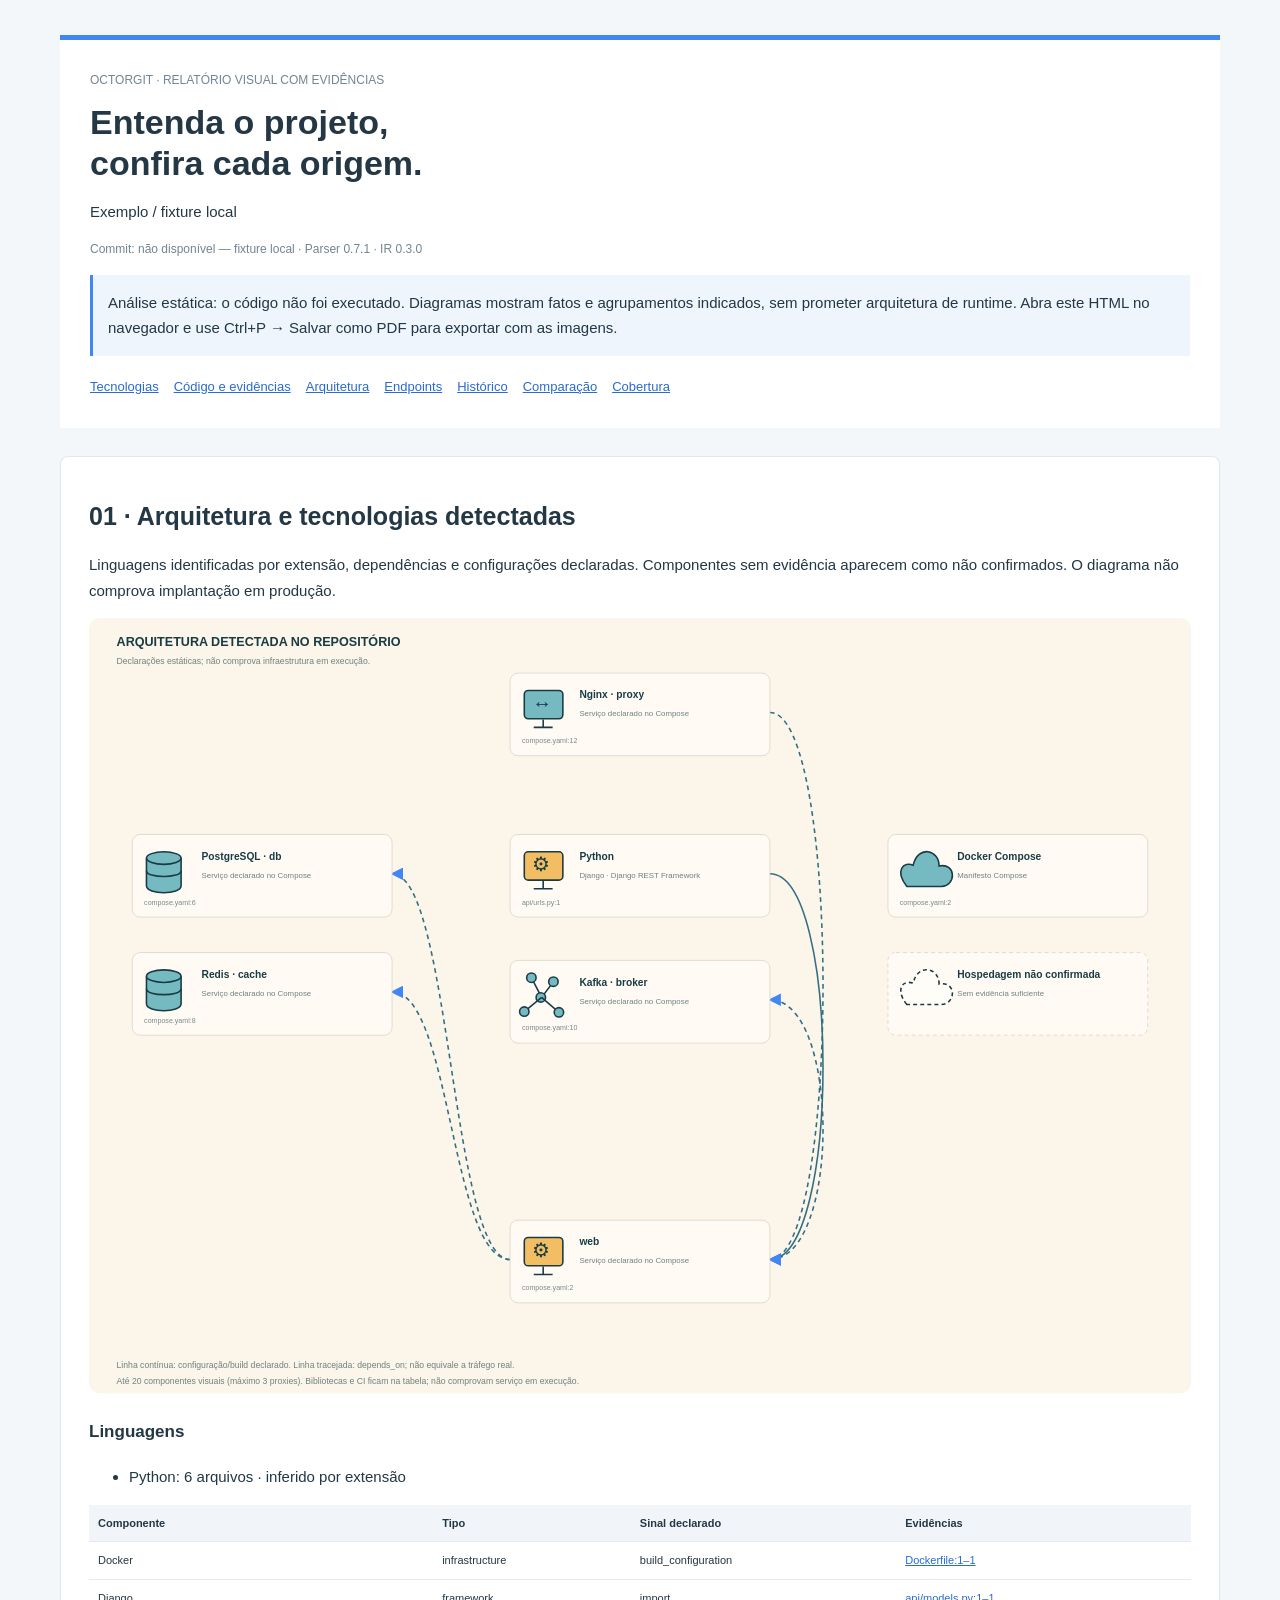
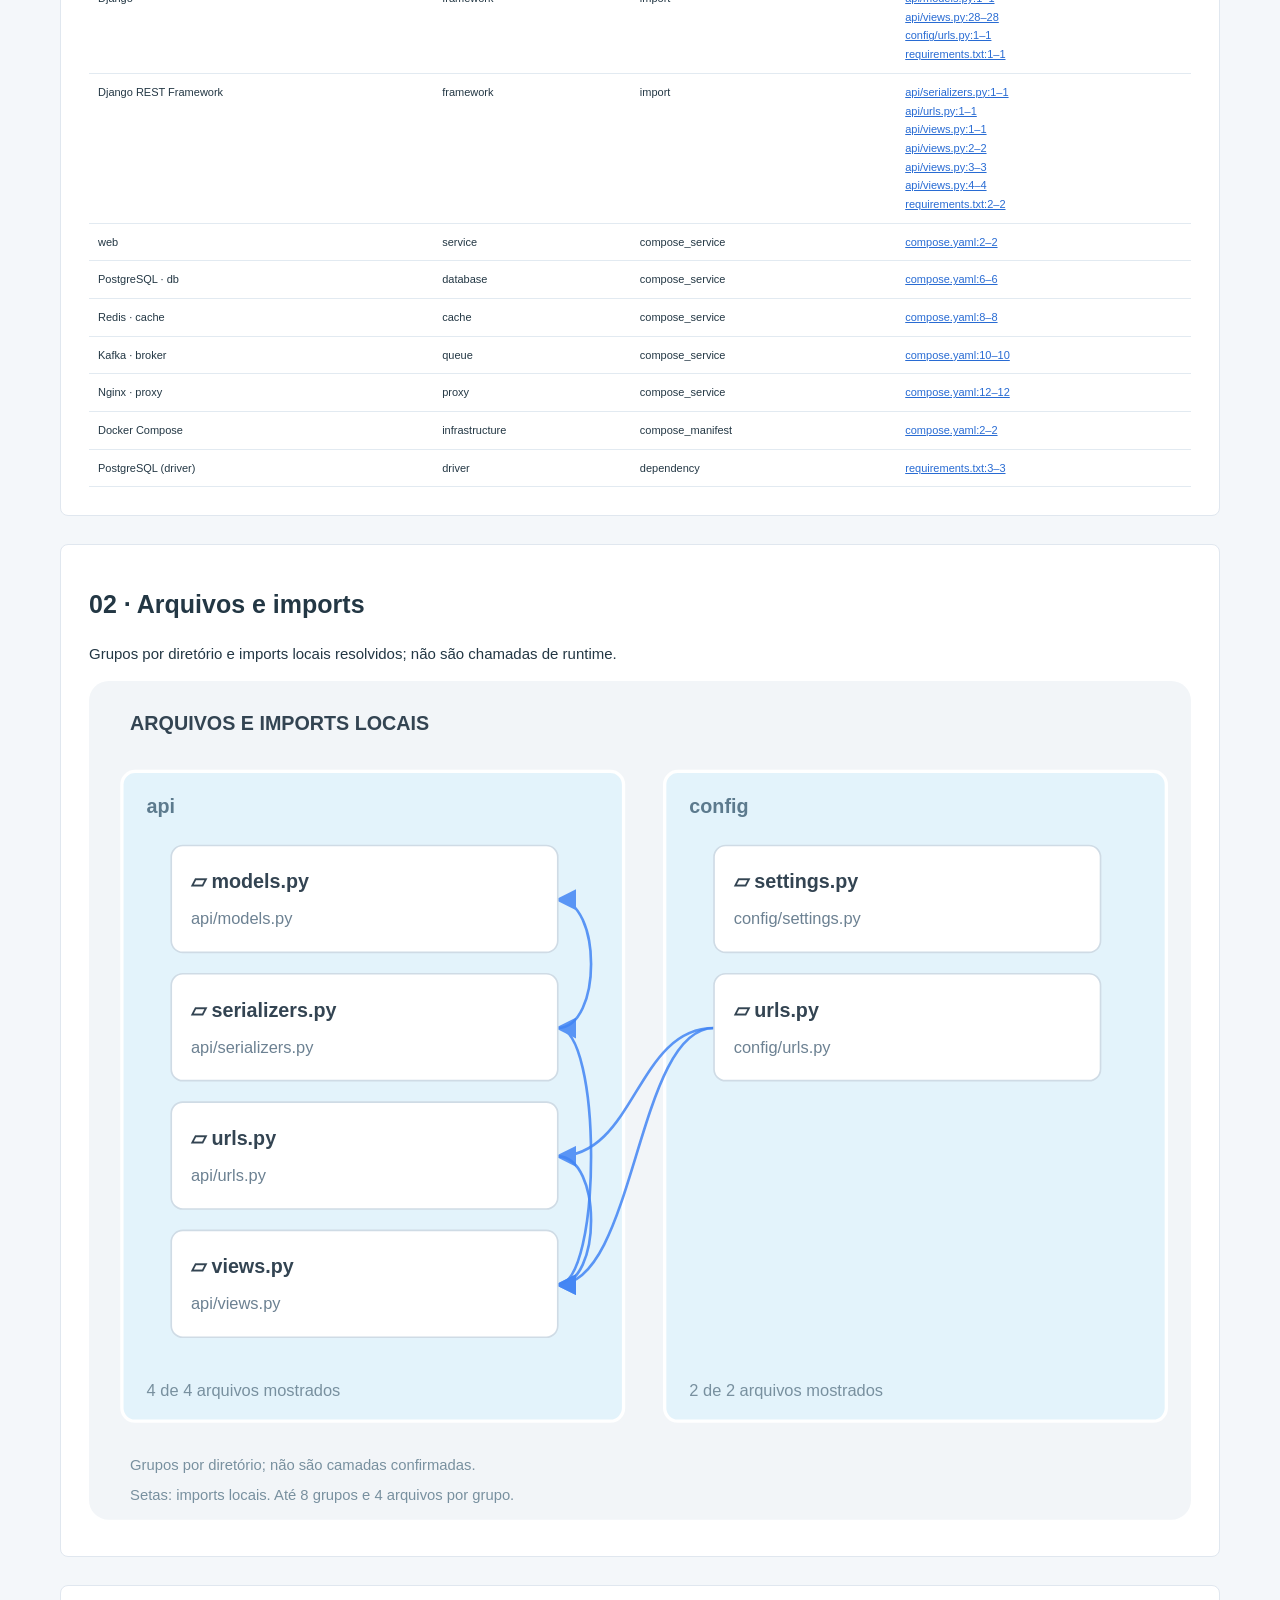
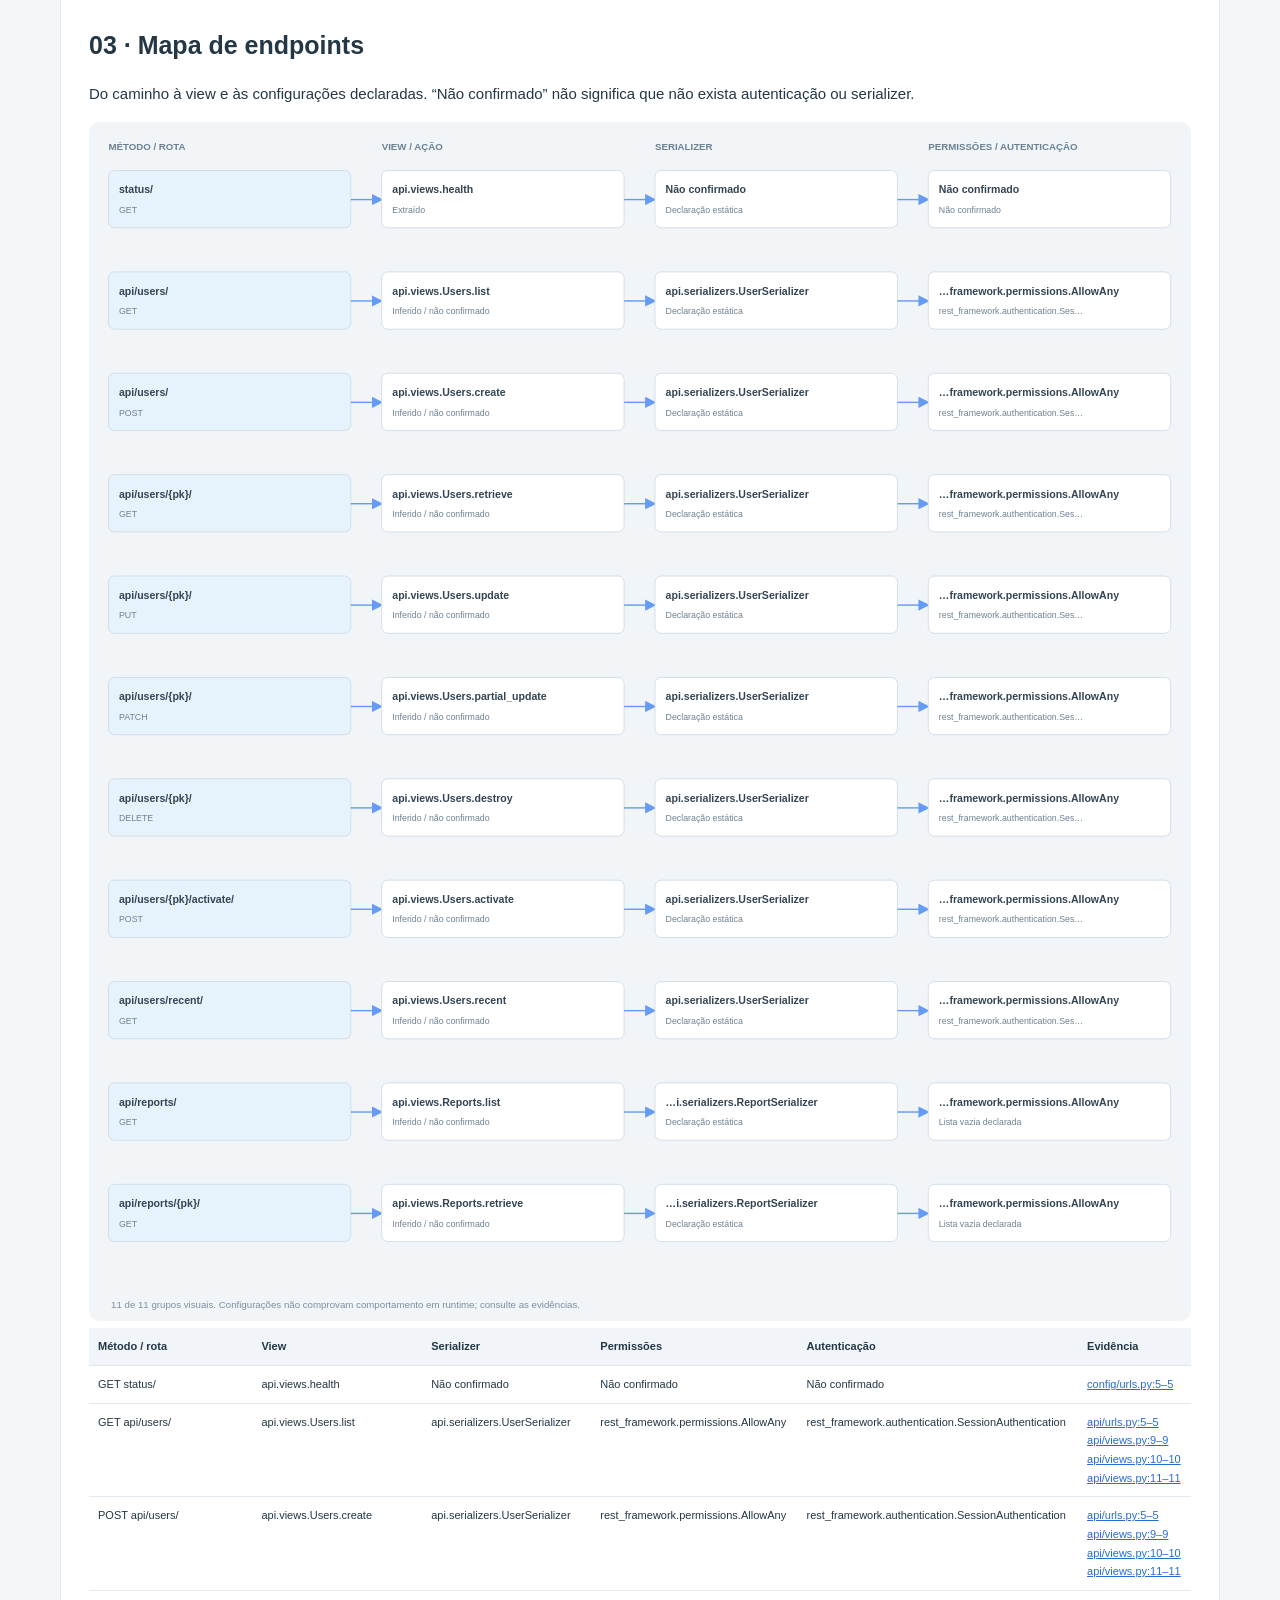
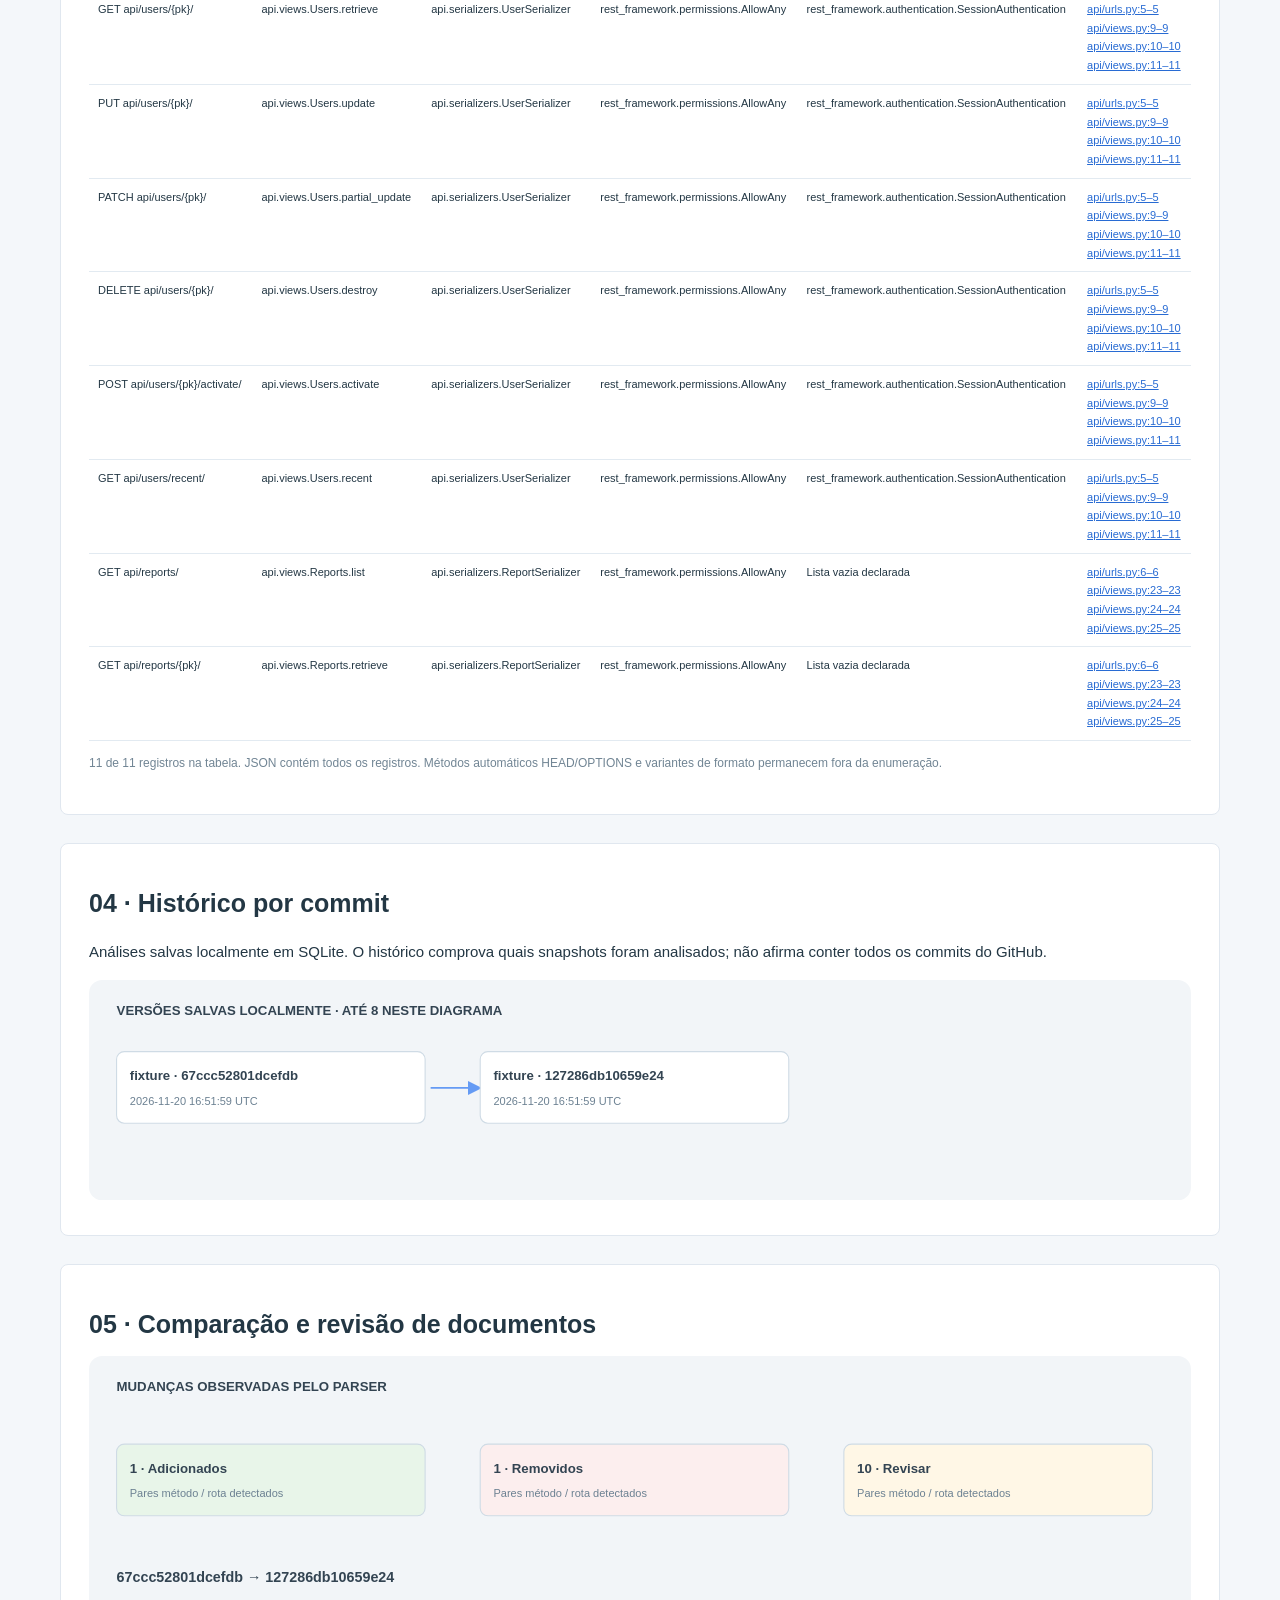
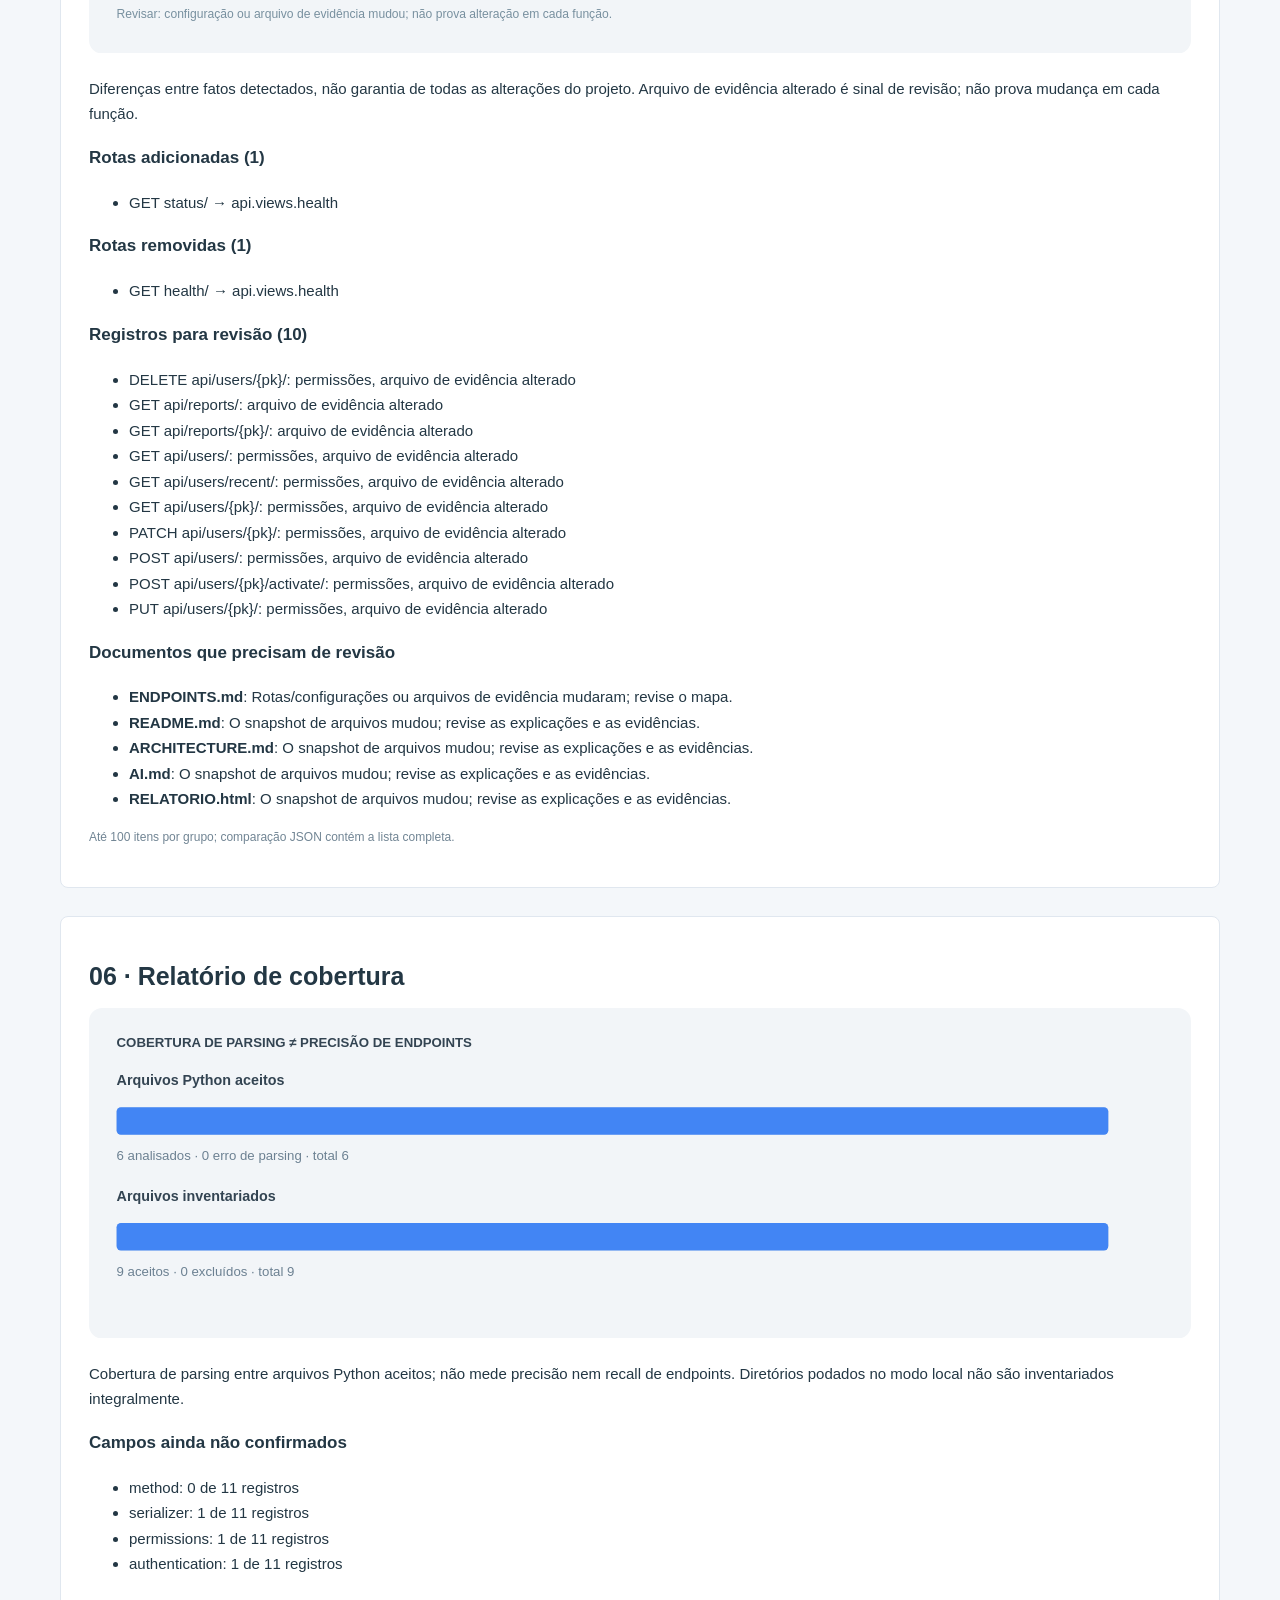
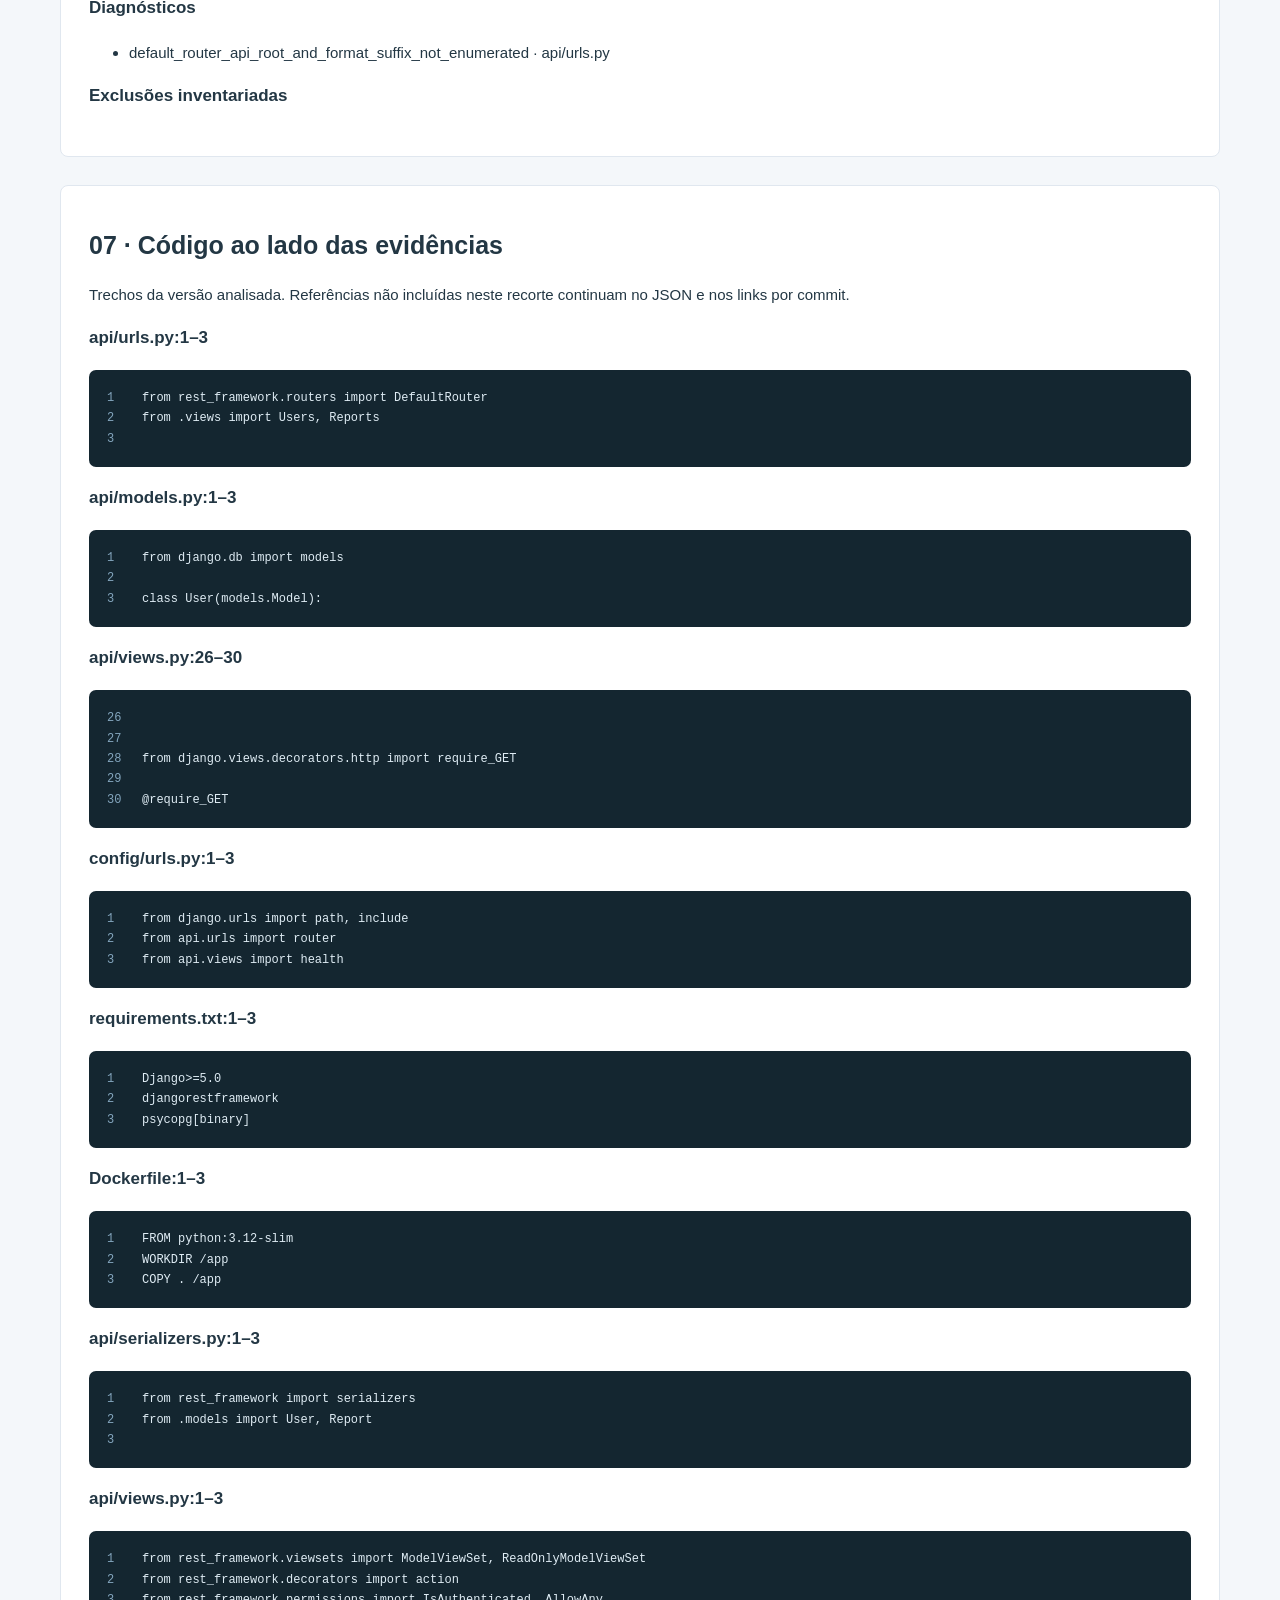
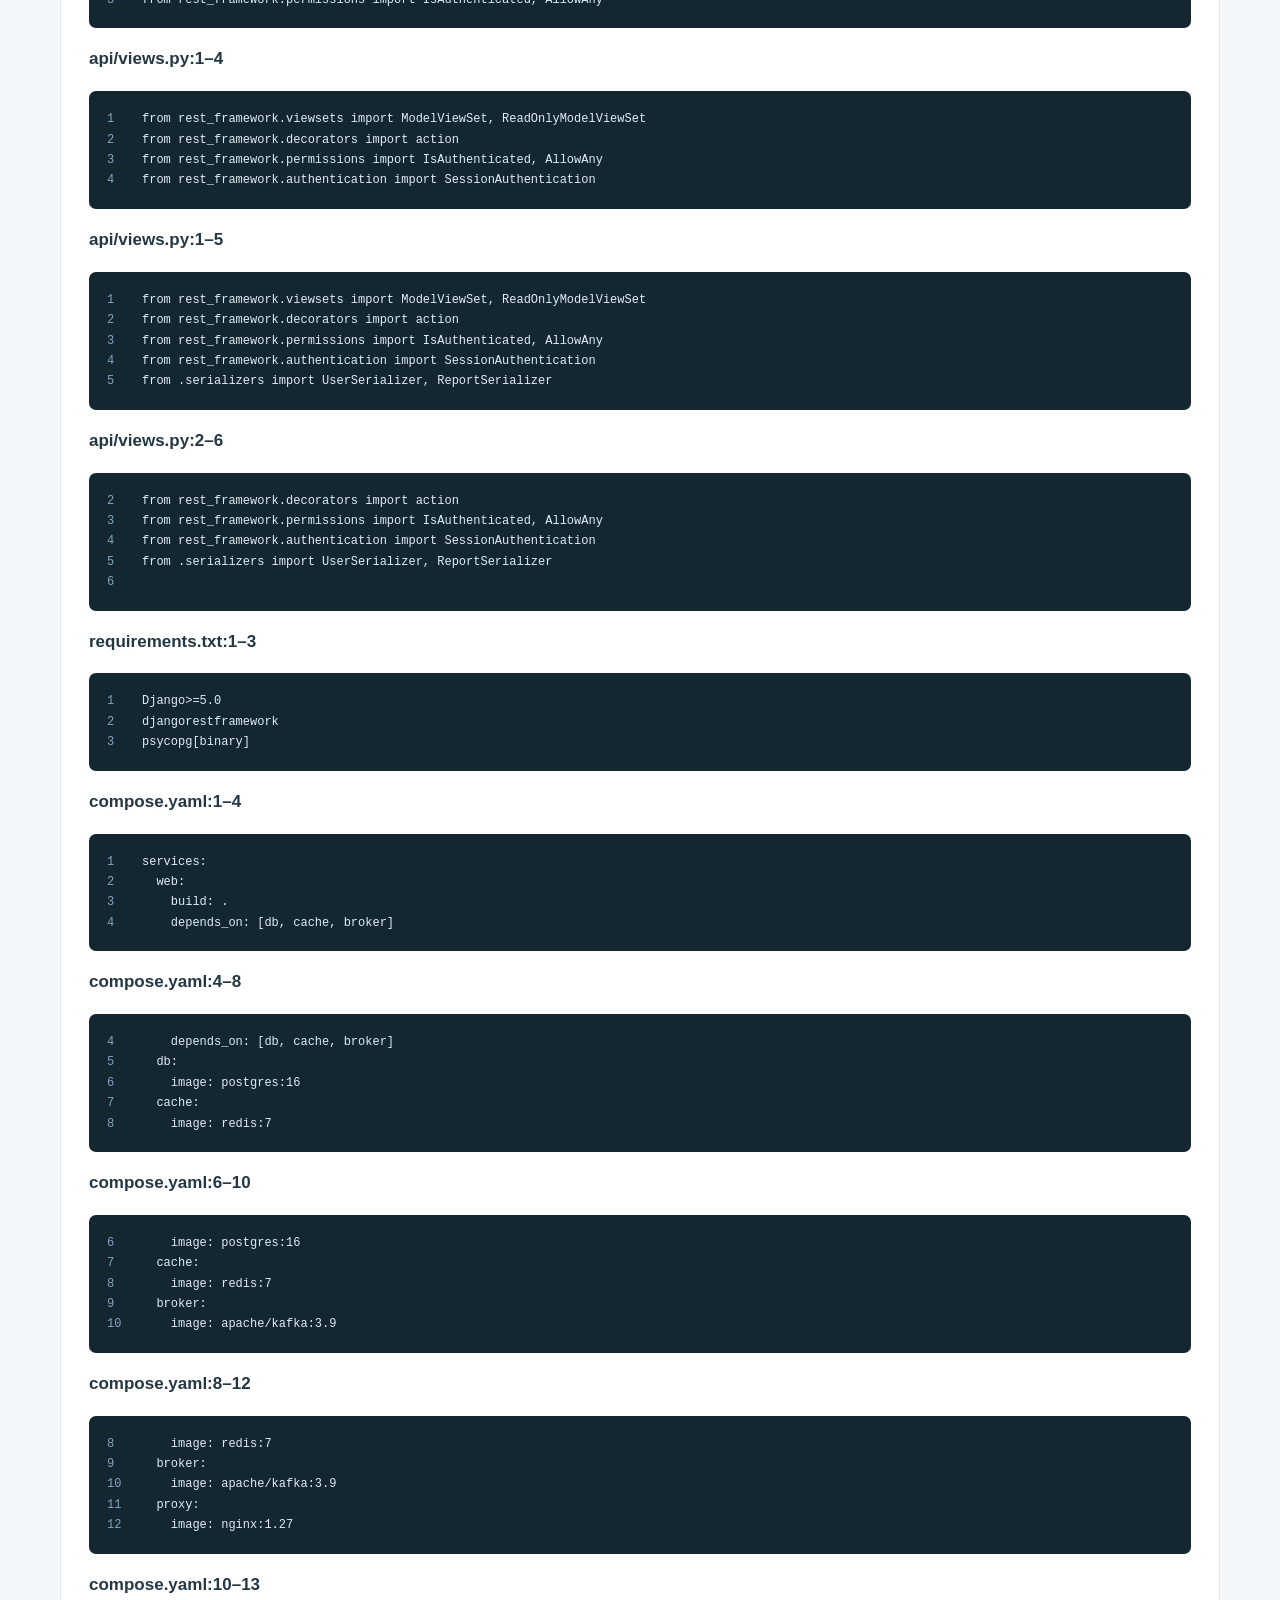
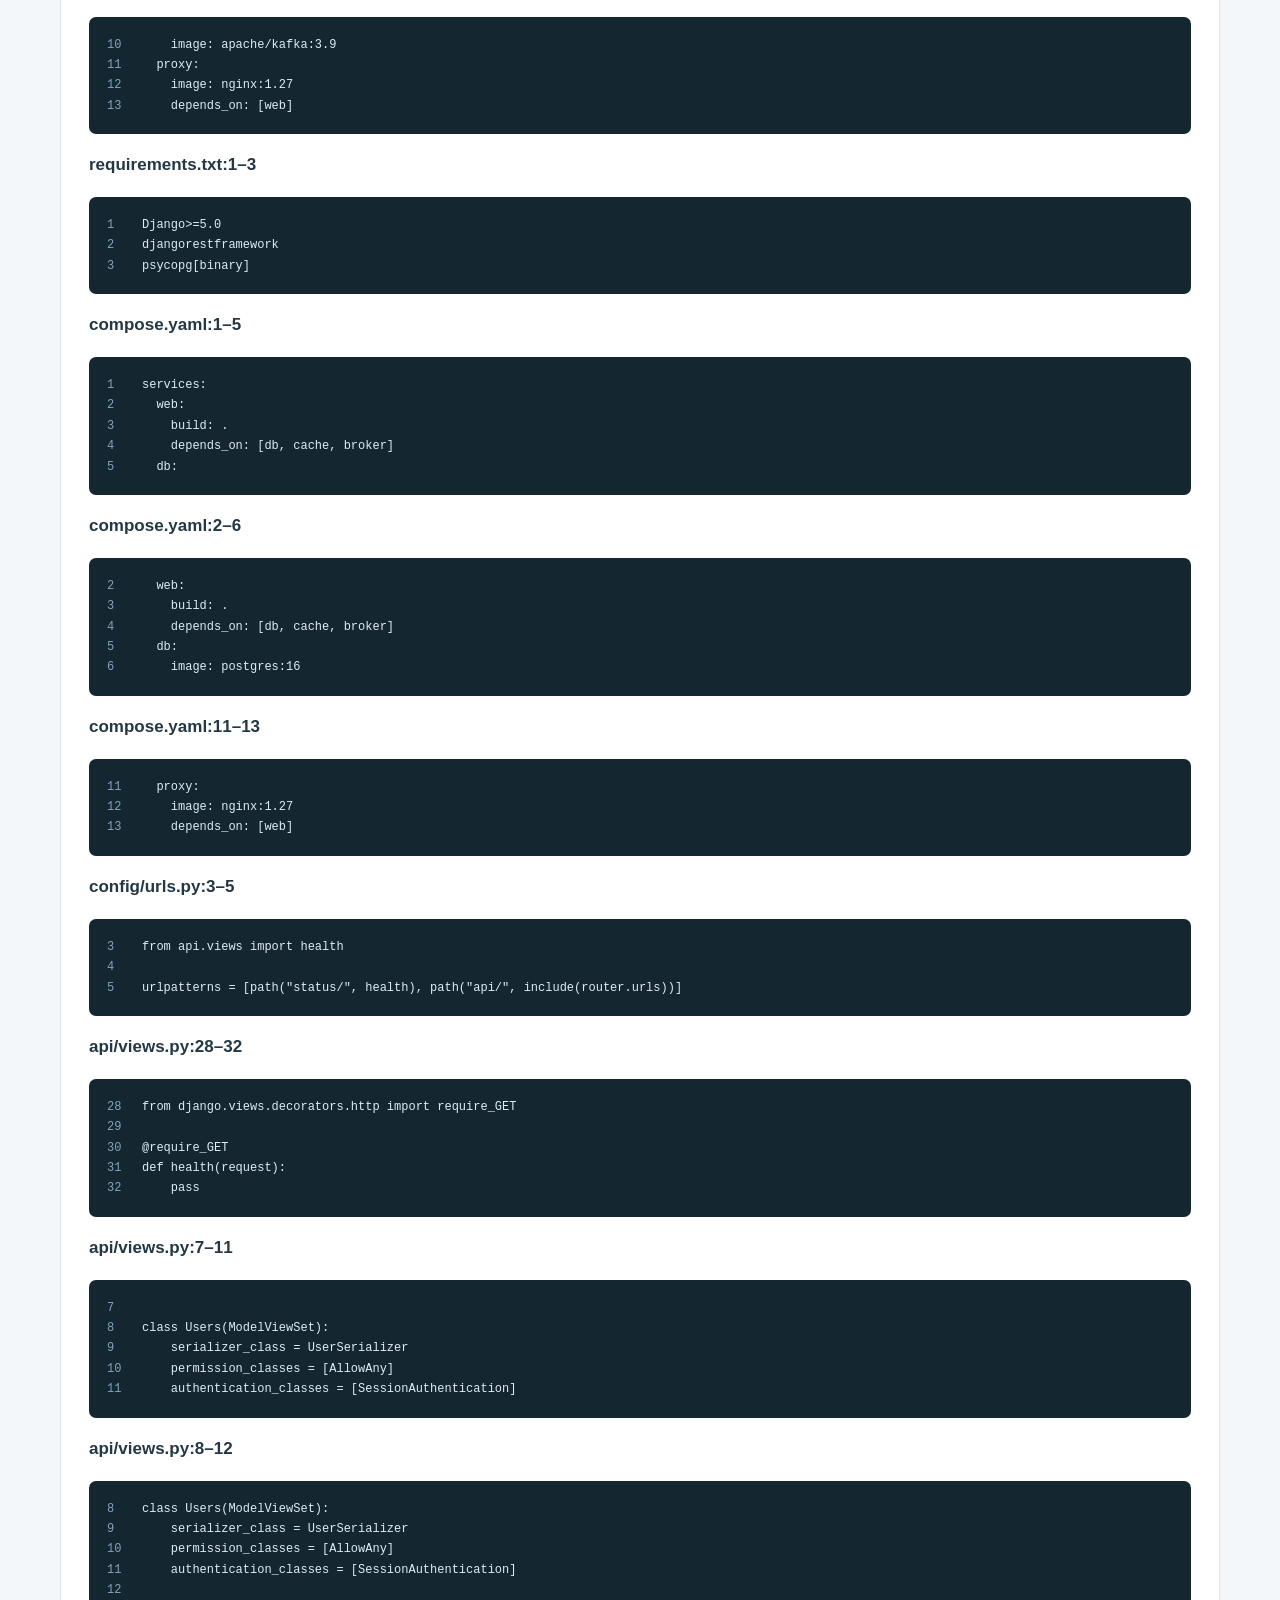
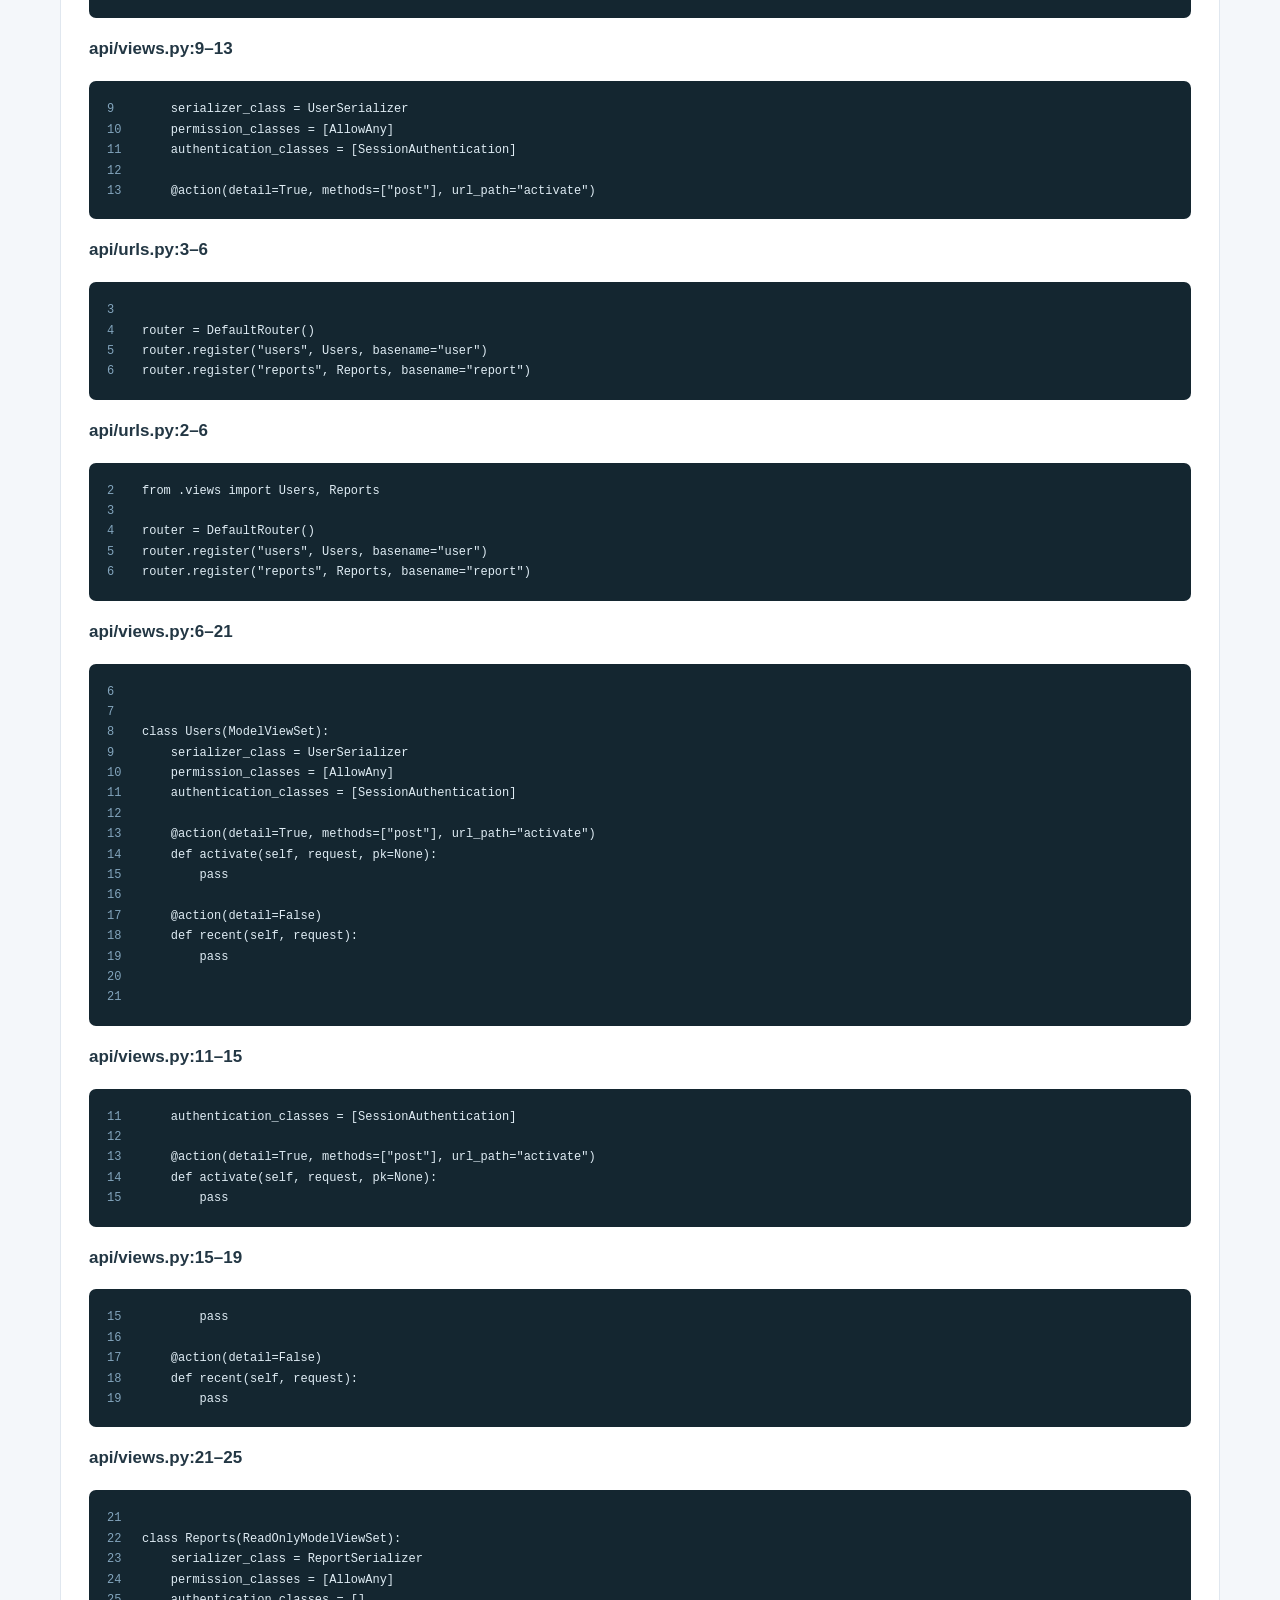
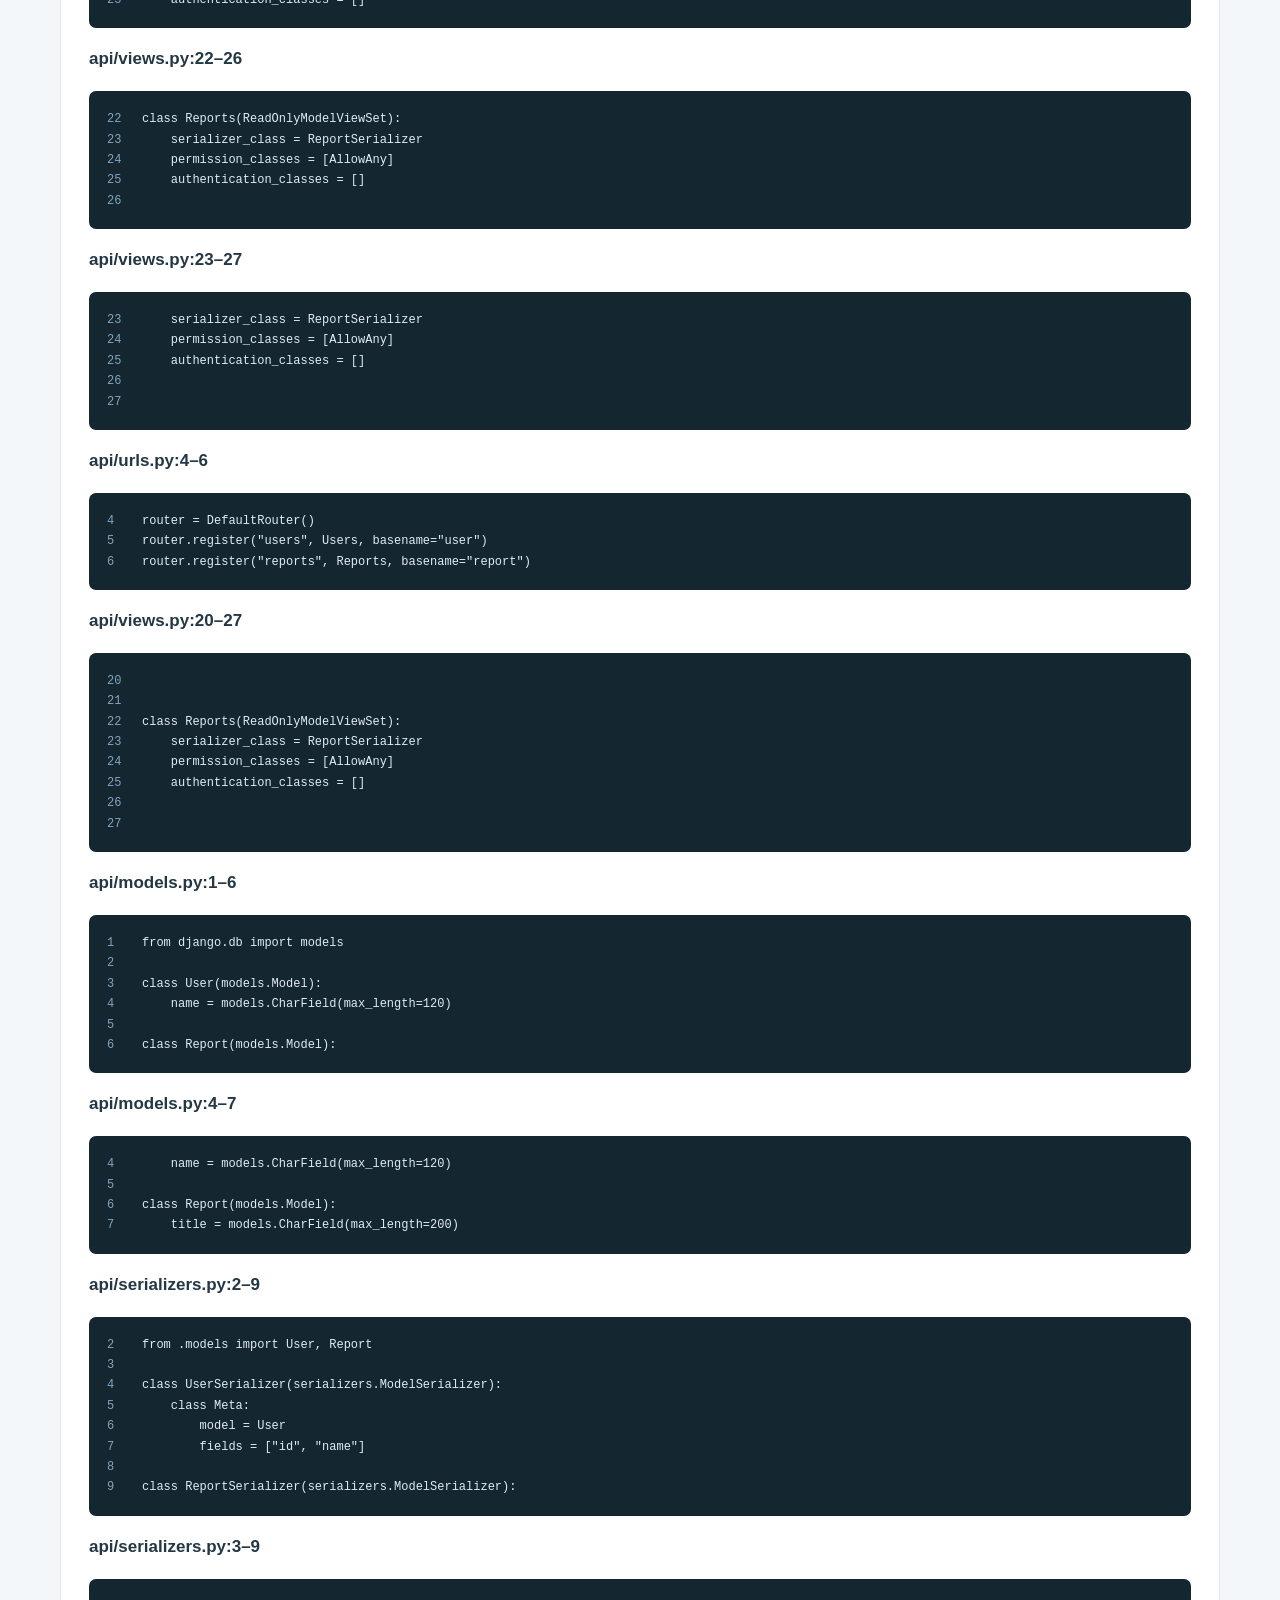
==== commit ec98448e: "Order AI usage events deterministically when timestamps match" ====
--- a/VER_EXEMPLO_VISUAL.html
+++ b/VER_EXEMPLO_VISUAL.html
@@ -1 +1 @@
-<!doctype html><html lang="pt-BR"><head><meta charset="utf-8"><meta name="viewport" content="width=device-width,initial-scale=1"><meta http-equiv="Content-Security-Policy" content="default-src 'none'; style-src 'unsafe-inline'; img-src data:; base-uri 'none'; form-action 'none'"><title>OctorGit · Relatório visual</title><style>body{font:15px/1.7 "Segoe UI",Arial,sans-serif;background:#f4f7fa;color:#233744;margin:0}main{max-width:1160px;margin:auto;padding:35px}header{border-top:5px solid #4285f4;padding:30px;background:white}h1{font-size:34px;line-height:1.2;margin:12px 0}h2{font-size:25px;margin:10px 0}h3{font-size:17px}section{margin:28px 0;padding:28px;background:white;border:1px solid #e0e7ef;border-radius:8px;break-before:auto}svg{width:100%;height:auto}p,li{overflow-wrap:anywhere}a{color:#286bd3}nav{display:flex;flex-wrap:wrap;gap:15px;font-size:13px;margin-top:20px}.muted{font-size:12px;color:#718594}.notice{padding:15px;background:#eef5fd;border-left:3px solid #4285f4}.chart{margin:20px 0}.table-wrap{overflow:auto}table{border-collapse:collapse;width:100%;font-size:11px}th,td{padding:9px;border-bottom:1px solid #e2eaf1;text-align:left;vertical-align:top;overflow-wrap:anywhere}th{background:#f1f5fa}code,pre{font:12px/1.7 Consolas,monospace}pre{white-space:pre-wrap;overflow-wrap:anywhere;background:#142630;color:#dfecf4;padding:18px;border-radius:7px}.code-row{display:block}.number{display:inline-block;width:35px;color:#83a5bd;user-select:none}.evidence{font-size:12px;color:#5c788d}details{margin:12px 0}.stat{font-size:28px;color:#286bd3}@media print{body{background:white}main{padding:0;max-width:none}section{border:0;padding:12px 0;margin:14px 0}nav{display:none}svg{max-height:250mm}header{padding:15px 0}tr,pre{break-inside:avoid}details{display:block}a{color:#233744}h2,h3{break-after:avoid}a:after{content:none}}@page{size:A4;margin:14mm}</style></head><body><main><header><div class="muted">OCTORGIT · RELATÓRIO VISUAL COM EVIDÊNCIAS</div><h1>Entenda o projeto,<br>confira cada origem.</h1><p>Exemplo / fixture local</p><p class="muted">Commit: não disponível — fixture local · Parser 0.7.0 · IR 0.3.0</p><p class="notice">Análise estática: o código não foi executado. Diagramas mostram fatos e agrupamentos indicados, sem prometer arquitetura de runtime. Abra este HTML no navegador e use Ctrl+P → Salvar como PDF para exportar com as imagens.</p><nav><a href="#tecnologias">Tecnologias</a><a href="#codigo">Código e evidências</a><a href="#arquitetura">Arquitetura</a><a href="#endpoints">Endpoints</a><a href="#historico">Histórico</a><a href="#comparacao">Comparação</a><a href="#cobertura">Cobertura</a></nav></header><section id="tecnologias"><h2>01 · Arquitetura e tecnologias detectadas</h2><p>Linguagens identificadas por extensão, dependências e configurações declaradas. Componentes sem evidência aparecem como não confirmados. O diagrama não comprova implantação em produção.</p><svg xmlns="http://www.w3.org/2000/svg" viewBox="0 0 1400 985" role="img" aria-label="Arquitetura declarada · linguagem, banco e infraestrutura"><title>Arquitetura declarada · linguagem, banco e infraestrutura</title><defs><marker id="arrow-fb2d377b" markerWidth="8" markerHeight="8" refX="7" refY="4" orient="auto"><path d="M0 0 L8 4 L0 8 Z" fill="#4285f4"/></marker></defs><rect width="1400" height="985" rx="14" fill="#fcf5e9"/><text x="35" y="35" font-family="Segoe UI,Arial,sans-serif" font-size="16" fill="#193c43" font-weight="600">ARQUITETURA DETECTADA NO REPOSITÓRIO</text><text x="35" y="58" font-family="Segoe UI,Arial,sans-serif" font-size="11" fill="#728082" font-weight="400">Declarações estáticas; não comprova infraestrutura em execução.</text><path d="M865 325 C955 325, 955 815, 865.0 815" stroke="#326f83" stroke-width="2" fill="none" marker-end="url(#arrow-fb2d377b)"/><path d="M535.0 815 C460.0 815, 460.0 325, 385 325" stroke="#326f83" stroke-width="2" fill="none" marker-end="url(#arrow-fb2d377b)" stroke-dasharray="6 5"/><path d="M535.0 815 C460.0 815, 460.0 475, 385 475" stroke="#326f83" stroke-width="2" fill="none" marker-end="url(#arrow-fb2d377b)" stroke-dasharray="6 5"/><path d="M865.0 815 C955.0 815, 955.0 485, 865 485" stroke="#326f83" stroke-width="2" fill="none" marker-end="url(#arrow-fb2d377b)" stroke-dasharray="6 5"/><path d="M865.0 120 C955.0 120, 955.0 815, 865.0 815" stroke="#326f83" stroke-width="2" fill="none" marker-end="url(#arrow-fb2d377b)" stroke-dasharray="6 5"/><g><title>Código do projeto · Inventário do código</title><rect x="535" y="275" width="330" height="105" rx="10" fill="#fffbf4" stroke="#d7d6cb"/><rect x="553" y="297" width="49" height="36" rx="5" fill="#f3bd63" stroke="#193c43" stroke-width="2"/><path d="M577 334 v10 m-12 0 h24" stroke="#193c43" stroke-width="2"/><text x="563" y="322" font-family="Segoe UI,Arial,sans-serif" font-size="25" fill="#193c43" font-weight="400">⚙</text><text x="623" y="307" font-family="Segoe UI,Arial,sans-serif" font-size="13" fill="#193c43" font-weight="600">Python</text><text x="623" y="330" font-family="Segoe UI,Arial,sans-serif" font-size="10" fill="#6f8183" font-weight="400">Django · Django REST Framework</text><text x="550" y="364" font-family="Segoe UI,Arial,sans-serif" font-size="9" fill="#79898a" font-weight="400">api/urls.py:1</text></g><g><title>web · Serviço declarado no Compose</title><rect x="535.0" y="765" width="330" height="105" rx="10" fill="#fffbf4" stroke="#d7d6cb"/><rect x="553.0" y="787" width="49" height="36" rx="5" fill="#f3bd63" stroke="#193c43" stroke-width="2"/><path d="M577.0 824 v10 m-12 0 h24" stroke="#193c43" stroke-width="2"/><text x="563.0" y="812" font-family="Segoe UI,Arial,sans-serif" font-size="25" fill="#193c43" font-weight="400">⚙</text><text x="623.0" y="797" font-family="Segoe UI,Arial,sans-serif" font-size="13" fill="#193c43" font-weight="600">web</text><text x="623.0" y="820" font-family="Segoe UI,Arial,sans-serif" font-size="10" fill="#6f8183" font-weight="400">Serviço declarado no Compose</text><text x="550.0" y="854" font-family="Segoe UI,Arial,sans-serif" font-size="9" fill="#79898a" font-weight="400">compose.yaml:2</text></g><g><title>PostgreSQL · db · Serviço declarado no Compose</title><rect x="55" y="275" width="330" height="105" rx="10" fill="#fffbf4" stroke="#d7d6cb"/><path d="M73 305 V340 C73 352 117 352 117 340 V305" fill="#75bac1" stroke="#193c43" stroke-width="2"/><ellipse cx="95" cy="305" rx="22" ry="8" fill="#75bac1" stroke="#193c43" stroke-width="2"/><path d="M73 321 C73 331 117 331 117 321" fill="none" stroke="#193c43" stroke-width="2"/><text x="143" y="307" font-family="Segoe UI,Arial,sans-serif" font-size="13" fill="#193c43" font-weight="600">PostgreSQL · db</text><text x="143" y="330" font-family="Segoe UI,Arial,sans-serif" font-size="10" fill="#6f8183" font-weight="400">Serviço declarado no Compose</text><text x="70" y="364" font-family="Segoe UI,Arial,sans-serif" font-size="9" fill="#79898a" font-weight="400">compose.yaml:6</text></g><g><title>Redis · cache · Serviço declarado no Compose</title><rect x="55" y="425" width="330" height="105" rx="10" fill="#fffbf4" stroke="#d7d6cb"/><path d="M73 455 V490 C73 502 117 502 117 490 V455" fill="#75bac1" stroke="#193c43" stroke-width="2"/><ellipse cx="95" cy="455" rx="22" ry="8" fill="#75bac1" stroke="#193c43" stroke-width="2"/><path d="M73 471 C73 481 117 481 117 471" fill="none" stroke="#193c43" stroke-width="2"/><text x="143" y="457" font-family="Segoe UI,Arial,sans-serif" font-size="13" fill="#193c43" font-weight="600">Redis · cache</text><text x="143" y="480" font-family="Segoe UI,Arial,sans-serif" font-size="10" fill="#6f8183" font-weight="400">Serviço declarado no Compose</text><text x="70" y="514" font-family="Segoe UI,Arial,sans-serif" font-size="9" fill="#79898a" font-weight="400">compose.yaml:8</text></g><g><title>Kafka · broker · Serviço declarado no Compose</title><rect x="535" y="435" width="330" height="105" rx="10" fill="#fffbf4" stroke="#d7d6cb"/><line x1="575" y1="482" x2="562" y2="457" stroke="#193c43" stroke-width="2"/><circle cx="562" cy="457" r="6" fill="#75bac1" stroke="#193c43" stroke-width="2"/><line x1="575" y1="482" x2="590" y2="462" stroke="#193c43" stroke-width="2"/><circle cx="590" cy="462" r="6" fill="#75bac1" stroke="#193c43" stroke-width="2"/><line x1="575" y1="482" x2="574" y2="482" stroke="#193c43" stroke-width="2"/><circle cx="574" cy="482" r="6" fill="#75bac1" stroke="#193c43" stroke-width="2"/><line x1="575" y1="482" x2="553" y2="500" stroke="#193c43" stroke-width="2"/><circle cx="553" cy="500" r="6" fill="#75bac1" stroke="#193c43" stroke-width="2"/><line x1="575" y1="482" x2="597" y2="501" stroke="#193c43" stroke-width="2"/><circle cx="597" cy="501" r="6" fill="#75bac1" stroke="#193c43" stroke-width="2"/><text x="623" y="467" font-family="Segoe UI,Arial,sans-serif" font-size="13" fill="#193c43" font-weight="600">Kafka · broker</text><text x="623" y="490" font-family="Segoe UI,Arial,sans-serif" font-size="10" fill="#6f8183" font-weight="400">Serviço declarado no Compose</text><text x="550" y="524" font-family="Segoe UI,Arial,sans-serif" font-size="9" fill="#79898a" font-weight="400">compose.yaml:10</text></g><g><title>Nginx · proxy · Serviço declarado no Compose</title><rect x="535.0" y="70" width="330" height="105" rx="10" fill="#fffbf4" stroke="#d7d6cb"/><rect x="553.0" y="92" width="49" height="36" rx="5" fill="#75bac1" stroke="#193c43" stroke-width="2"/><path d="M577.0 129 v10 m-12 0 h24" stroke="#193c43" stroke-width="2"/><text x="563.0" y="117" font-family="Segoe UI,Arial,sans-serif" font-size="25" fill="#193c43" font-weight="400">↔</text><text x="623.0" y="102" font-family="Segoe UI,Arial,sans-serif" font-size="13" fill="#193c43" font-weight="600">Nginx · proxy</text><text x="623.0" y="125" font-family="Segoe UI,Arial,sans-serif" font-size="10" fill="#6f8183" font-weight="400">Serviço declarado no Compose</text><text x="550.0" y="159" font-family="Segoe UI,Arial,sans-serif" font-size="9" fill="#79898a" font-weight="400">compose.yaml:12</text></g><g><title>Docker Compose · Manifesto Compose</title><rect x="1015" y="275" width="330" height="105" rx="10" fill="#fffbf4" stroke="#d7d6cb"/><path d="M1039 341 C1023 321 1035 309 1047 314 C1053 288 1080 294 1080 315 C1102 311 1102 340 1083 341 Z" fill="#75bac1" stroke="#193c43" stroke-width="2"/><text x="1103" y="307" font-family="Segoe UI,Arial,sans-serif" font-size="13" fill="#193c43" font-weight="600">Docker Compose</text><text x="1103" y="330" font-family="Segoe UI,Arial,sans-serif" font-size="10" fill="#6f8183" font-weight="400">Manifesto Compose</text><text x="1030" y="364" font-family="Segoe UI,Arial,sans-serif" font-size="9" fill="#79898a" font-weight="400">compose.yaml:2</text></g><g><title>Hospedagem não confirmada · Sem evidência suficiente</title><rect x="1015" y="425" width="330" height="105" rx="10" fill="#fffbf4" stroke="#d7d6cb" stroke-dasharray="5 4"/><path d="M1039 491 C1023 471 1035 459 1047 464 C1053 438 1080 444 1080 465 C1102 461 1102 490 1083 491 Z" fill="#fffdf8" stroke="#193c43" stroke-width="2" stroke-dasharray="5 4"/><text x="1103" y="457" font-family="Segoe UI,Arial,sans-serif" font-size="13" fill="#193c43" font-weight="600">Hospedagem não confirmada</text><text x="1103" y="480" font-family="Segoe UI,Arial,sans-serif" font-size="10" fill="#6f8183" font-weight="400">Sem evidência suficiente</text></g><text x="35" y="953" font-family="Segoe UI,Arial,sans-serif" font-size="11" fill="#6f8183" font-weight="400">Linha contínua: configuração/build declarado. Linha tracejada: depends_on; não equivale a tráfego real.</text><text x="35" y="973" font-family="Segoe UI,Arial,sans-serif" font-size="11" fill="#6f8183" font-weight="400">Até 20 componentes visuais (máximo 3 proxies). Bibliotecas e CI ficam na tabela; não comprovam serviço em execução.</text></svg><h3>Linguagens</h3><ul><li>Python: 6 arquivos · inferido por extensão</li></ul><div class="table-wrap"><table><thead><tr><th>Componente</th><th>Tipo</th><th>Sinal declarado</th><th>Evidências</th></tr></thead><tbody><tr><td>Docker</td><td>infrastructure</td><td>build_configuration</td><td><a href="#snippet-e16e9db0af515426da6b">Dockerfile:1–1</a></td></tr><tr><td>Django</td><td>framework</td><td>import</td><td><a href="#snippet-3789b79b9a5ed6e592d4">api/models.py:1–1</a><br><a href="#snippet-177fc65c2c64449869f5">api/views.py:28–28</a><br><a href="#snippet-b39517d6bc8e2e5e696f">config/urls.py:1–1</a><br><a href="#snippet-8d695e40e2883b68ffc3">requirements.txt:1–1</a></td></tr><tr><td>Django REST Framework</td><td>framework</td><td>import</td><td><a href="#snippet-a8db36751ffc0b40ffa8">api/serializers.py:1–1</a><br><a href="#snippet-139732673e272db59605">api/urls.py:1–1</a><br><a href="#snippet-50c0854c6d74f73b3db4">api/views.py:1–1</a><br><a href="#snippet-1f43d6fac961f293d4b6">api/views.py:2–2</a><br><a href="#snippet-0dfd995b166cbaef7469">api/views.py:3–3</a><br><a href="#snippet-924589951fcace8ab2a5">api/views.py:4–4</a><br><a href="#snippet-23e7f8843725ee5eb519">requirements.txt:2–2</a></td></tr><tr><td>web</td><td>service</td><td>compose_service</td><td><a href="#snippet-3ad35b1925c31cc9ec78">compose.yaml:2–2</a></td></tr><tr><td>PostgreSQL · db</td><td>database</td><td>compose_service</td><td><a href="#snippet-95deb186979feed590cb">compose.yaml:6–6</a></td></tr><tr><td>Redis · cache</td><td>cache</td><td>compose_service</td><td><a href="#snippet-eceb0d5f91f43031e009">compose.yaml:8–8</a></td></tr><tr><td>Kafka · broker</td><td>queue</td><td>compose_service</td><td><a href="#snippet-3ad8138cbcd39894015f">compose.yaml:10–10</a></td></tr><tr><td>Nginx · proxy</td><td>proxy</td><td>compose_service</td><td><a href="#snippet-779d98004038649d8d38">compose.yaml:12–12</a></td></tr><tr><td>Docker Compose</td><td>infrastructure</td><td>compose_manifest</td><td><a href="#snippet-3ad35b1925c31cc9ec78">compose.yaml:2–2</a></td></tr><tr><td>PostgreSQL (driver)</td><td>driver</td><td>dependency</td><td><a href="#snippet-448074ed59a60fbea026">requirements.txt:3–3</a></td></tr></tbody></table></div></section><section id="arquitetura"><h2>02 · Arquivos e imports</h2><p>Grupos por diretório e imports locais resolvidos; não são chamadas de runtime.</p><svg xmlns="http://www.w3.org/2000/svg" viewBox="0 0 670 510" role="img" aria-label="Arquitetura · arquivos e imports locais"><title>Arquitetura · arquivos e imports locais</title><defs><marker id="arrow-cbd5899f" markerWidth="8" markerHeight="8" refX="7" refY="4" orient="auto"><path d="M0 0 L8 4 L0 8 Z" fill="#4285f4"/></marker></defs><rect width="670" height="510" rx="12" fill="#f2f5f8"/><text x="25" y="30" font-family="Segoe UI,Arial,sans-serif" font-size="12" fill="#334452" font-weight="600">ARQUIVOS E IMPORTS LOCAIS</text><rect x="20" y="55" width="305" height="395" rx="8" fill="#e3f3fb" stroke="#fff" stroke-width="2"/><text x="35" y="80" font-family="Segoe UI,Arial,sans-serif" font-size="12" fill="#5c7a8d" font-weight="600">api</text><text x="35" y="435" font-family="Segoe UI,Arial,sans-serif" font-size="10" fill="#78909f" font-weight="400">4 de 4 arquivos mostrados</text><rect x="350" y="55" width="305" height="395" rx="8" fill="#e3f3fb" stroke="#fff" stroke-width="2"/><text x="365" y="80" font-family="Segoe UI,Arial,sans-serif" font-size="12" fill="#5c7a8d" font-weight="600">config</text><text x="365" y="435" font-family="Segoe UI,Arial,sans-serif" font-size="10" fill="#78909f" font-weight="400">2 de 2 arquivos mostrados</text><path d="M285 211 C312 211, 312 133, 285 133" stroke="#4285f4" stroke-width="1.6" fill="none" marker-end="url(#arrow-cbd5899f)" opacity=".85"/><path d="M285 289 C312 289, 312 367, 285 367" stroke="#4285f4" stroke-width="1.6" fill="none" marker-end="url(#arrow-cbd5899f)" opacity=".85"/><path d="M285 367 C312 367, 312 211, 285 211" stroke="#4285f4" stroke-width="1.6" fill="none" marker-end="url(#arrow-cbd5899f)" opacity=".85"/><path d="M380 211 C332.5 211, 332.5 289, 285 289" stroke="#4285f4" stroke-width="1.6" fill="none" marker-end="url(#arrow-cbd5899f)" opacity=".85"/><path d="M380 211 C332.5 211, 332.5 367, 285 367" stroke="#4285f4" stroke-width="1.6" fill="none" marker-end="url(#arrow-cbd5899f)" opacity=".85"/><g><title>▱ models.py: api/models.py</title><rect x="50" y="100" width="235" height="65" rx="7" fill="#ffffff" stroke="#cfdbe5"/><text x="62" y="126" font-family="Segoe UI,Arial,sans-serif" font-size="12" fill="#334452" font-weight="600">▱ models.py</text><text x="62" y="148" font-family="Segoe UI,Arial,sans-serif" font-size="10" fill="#6c8192" font-weight="400">api/models.py</text></g><g><title>▱ serializers.py: api/serializers.py</title><rect x="50" y="178" width="235" height="65" rx="7" fill="#ffffff" stroke="#cfdbe5"/><text x="62" y="204" font-family="Segoe UI,Arial,sans-serif" font-size="12" fill="#334452" font-weight="600">▱ serializers.py</text><text x="62" y="226" font-family="Segoe UI,Arial,sans-serif" font-size="10" fill="#6c8192" font-weight="400">api/serializers.py</text></g><g><title>▱ urls.py: api/urls.py</title><rect x="50" y="256" width="235" height="65" rx="7" fill="#ffffff" stroke="#cfdbe5"/><text x="62" y="282" font-family="Segoe UI,Arial,sans-serif" font-size="12" fill="#334452" font-weight="600">▱ urls.py</text><text x="62" y="304" font-family="Segoe UI,Arial,sans-serif" font-size="10" fill="#6c8192" font-weight="400">api/urls.py</text></g><g><title>▱ views.py: api/views.py</title><rect x="50" y="334" width="235" height="65" rx="7" fill="#ffffff" stroke="#cfdbe5"/><text x="62" y="360" font-family="Segoe UI,Arial,sans-serif" font-size="12" fill="#334452" font-weight="600">▱ views.py</text><text x="62" y="382" font-family="Segoe UI,Arial,sans-serif" font-size="10" fill="#6c8192" font-weight="400">api/views.py</text></g><g><title>▱ settings.py: config/settings.py</title><rect x="380" y="100" width="235" height="65" rx="7" fill="#ffffff" stroke="#cfdbe5"/><text x="392" y="126" font-family="Segoe UI,Arial,sans-serif" font-size="12" fill="#334452" font-weight="600">▱ settings.py</text><text x="392" y="148" font-family="Segoe UI,Arial,sans-serif" font-size="10" fill="#6c8192" font-weight="400">config/settings.py</text></g><g><title>▱ urls.py: config/urls.py</title><rect x="380" y="178" width="235" height="65" rx="7" fill="#ffffff" stroke="#cfdbe5"/><text x="392" y="204" font-family="Segoe UI,Arial,sans-serif" font-size="12" fill="#334452" font-weight="600">▱ urls.py</text><text x="392" y="226" font-family="Segoe UI,Arial,sans-serif" font-size="10" fill="#6c8192" font-weight="400">config/urls.py</text></g><text x="25" y="480" font-family="Segoe UI,Arial,sans-serif" font-size="9" fill="#78909f" font-weight="400">Grupos por diretório; não são camadas confirmadas.</text><text x="25" y="498" font-family="Segoe UI,Arial,sans-serif" font-size="9" fill="#78909f" font-weight="400">Setas: imports locais. Até 8 grupos e 4 arquivos por grupo.</text></svg></section><section id="endpoints"><h2>03 · Mapa de endpoints</h2><p>Do caminho à view e às configurações declaradas. “Não confirmado” não significa que não exista autenticação ou serializer.</p><svg xmlns="http://www.w3.org/2000/svg" viewBox="0 0 1250 1360" role="img" aria-label="Mapa de endpoints · configuração declarada"><title>Mapa de endpoints · configuração declarada</title><defs><marker id="arrow-1aaa44bc" markerWidth="8" markerHeight="8" refX="7" refY="4" orient="auto"><path d="M0 0 L8 4 L0 8 Z" fill="#4285f4"/></marker></defs><rect width="1250" height="1360" rx="12" fill="#f2f5f8"/><text x="22" y="32" font-family="Segoe UI,Arial,sans-serif" font-size="11" fill="#6c8192" font-weight="600">MÉTODO / ROTA</text><text x="332" y="32" font-family="Segoe UI,Arial,sans-serif" font-size="11" fill="#6c8192" font-weight="600">VIEW / AÇÃO</text><text x="642" y="32" font-family="Segoe UI,Arial,sans-serif" font-size="11" fill="#6c8192" font-weight="600">SERIALIZER</text><text x="952" y="32" font-family="Segoe UI,Arial,sans-serif" font-size="11" fill="#6c8192" font-weight="600">PERMISSÕES / AUTENTICAÇÃO</text><g><title>status/: GET</title><rect x="22" y="55" width="275" height="65" rx="7" fill="#e6f3fc" stroke="#cfdbe5"/><text x="34" y="81" font-family="Segoe UI,Arial,sans-serif" font-size="12" fill="#334452" font-weight="600">status/</text><text x="34" y="103" font-family="Segoe UI,Arial,sans-serif" font-size="10" fill="#6c8192" font-weight="400">GET</text></g><path d="M297 88 C332 88, 297 88, 332 88" stroke="#4285f4" stroke-width="1.6" fill="none" marker-end="url(#arrow-1aaa44bc)" opacity=".8"/><g><title>api.views.health: Extraído</title><rect x="332" y="55" width="275" height="65" rx="7" fill="white" stroke="#cfdbe5"/><text x="344" y="81" font-family="Segoe UI,Arial,sans-serif" font-size="12" fill="#334452" font-weight="600">api.views.health</text><text x="344" y="103" font-family="Segoe UI,Arial,sans-serif" font-size="10" fill="#6c8192" font-weight="400">Extraído</text></g><path d="M607 88 C642 88, 607 88, 642 88" stroke="#4285f4" stroke-width="1.6" fill="none" marker-end="url(#arrow-1aaa44bc)" opacity=".8"/><g><title>Não confirmado: Declaração estática</title><rect x="642" y="55" width="275" height="65" rx="7" fill="white" stroke="#cfdbe5"/><text x="654" y="81" font-family="Segoe UI,Arial,sans-serif" font-size="12" fill="#334452" font-weight="600">Não confirmado</text><text x="654" y="103" font-family="Segoe UI,Arial,sans-serif" font-size="10" fill="#6c8192" font-weight="400">Declaração estática</text></g><path d="M917 88 C952 88, 917 88, 952 88" stroke="#4285f4" stroke-width="1.6" fill="none" marker-end="url(#arrow-1aaa44bc)" opacity=".8"/><g><title>Não confirmado: Não confirmado</title><rect x="952" y="55" width="275" height="65" rx="7" fill="white" stroke="#cfdbe5"/><text x="964" y="81" font-family="Segoe UI,Arial,sans-serif" font-size="12" fill="#334452" font-weight="600">Não confirmado</text><text x="964" y="103" font-family="Segoe UI,Arial,sans-serif" font-size="10" fill="#6c8192" font-weight="400">Não confirmado</text></g><g><title>api/users/: GET</title><rect x="22" y="170" width="275" height="65" rx="7" fill="#e6f3fc" stroke="#cfdbe5"/><text x="34" y="196" font-family="Segoe UI,Arial,sans-serif" font-size="12" fill="#334452" font-weight="600">api/users/</text><text x="34" y="218" font-family="Segoe UI,Arial,sans-serif" font-size="10" fill="#6c8192" font-weight="400">GET</text></g><path d="M297 203 C332 203, 297 203, 332 203" stroke="#4285f4" stroke-width="1.6" fill="none" marker-end="url(#arrow-1aaa44bc)" opacity=".8"/><g><title>api.views.Users.list: Inferido / não confirmado</title><rect x="332" y="170" width="275" height="65" rx="7" fill="white" stroke="#cfdbe5"/><text x="344" y="196" font-family="Segoe UI,Arial,sans-serif" font-size="12" fill="#334452" font-weight="600">api.views.Users.list</text><text x="344" y="218" font-family="Segoe UI,Arial,sans-serif" font-size="10" fill="#6c8192" font-weight="400">Inferido / não confirmado</text></g><path d="M607 203 C642 203, 607 203, 642 203" stroke="#4285f4" stroke-width="1.6" fill="none" marker-end="url(#arrow-1aaa44bc)" opacity=".8"/><g><title>api.serializers.UserSerializer: Declaração estática</title><rect x="642" y="170" width="275" height="65" rx="7" fill="white" stroke="#cfdbe5"/><text x="654" y="196" font-family="Segoe UI,Arial,sans-serif" font-size="12" fill="#334452" font-weight="600">api.serializers.UserSerializer</text><text x="654" y="218" font-family="Segoe UI,Arial,sans-serif" font-size="10" fill="#6c8192" font-weight="400">Declaração estática</text></g><path d="M917 203 C952 203, 917 203, 952 203" stroke="#4285f4" stroke-width="1.6" fill="none" marker-end="url(#arrow-1aaa44bc)" opacity=".8"/><g><title>rest_framework.permissions.AllowAny: rest_framework.authentication.SessionAuthentication</title><rect x="952" y="170" width="275" height="65" rx="7" fill="white" stroke="#cfdbe5"/><text x="964" y="196" font-family="Segoe UI,Arial,sans-serif" font-size="12" fill="#334452" font-weight="600">…framework.permissions.AllowAny</text><text x="964" y="218" font-family="Segoe UI,Arial,sans-serif" font-size="10" fill="#6c8192" font-weight="400">rest_framework.authentication.Ses…</text></g><g><title>api/users/: POST</title><rect x="22" y="285" width="275" height="65" rx="7" fill="#e6f3fc" stroke="#cfdbe5"/><text x="34" y="311" font-family="Segoe UI,Arial,sans-serif" font-size="12" fill="#334452" font-weight="600">api/users/</text><text x="34" y="333" font-family="Segoe UI,Arial,sans-serif" font-size="10" fill="#6c8192" font-weight="400">POST</text></g><path d="M297 318 C332 318, 297 318, 332 318" stroke="#4285f4" stroke-width="1.6" fill="none" marker-end="url(#arrow-1aaa44bc)" opacity=".8"/><g><title>api.views.Users.create: Inferido / não confirmado</title><rect x="332" y="285" width="275" height="65" rx="7" fill="white" stroke="#cfdbe5"/><text x="344" y="311" font-family="Segoe UI,Arial,sans-serif" font-size="12" fill="#334452" font-weight="600">api.views.Users.create</text><text x="344" y="333" font-family="Segoe UI,Arial,sans-serif" font-size="10" fill="#6c8192" font-weight="400">Inferido / não confirmado</text></g><path d="M607 318 C642 318, 607 318, 642 318" stroke="#4285f4" stroke-width="1.6" fill="none" marker-end="url(#arrow-1aaa44bc)" opacity=".8"/><g><title>api.serializers.UserSerializer: Declaração estática</title><rect x="642" y="285" width="275" height="65" rx="7" fill="white" stroke="#cfdbe5"/><text x="654" y="311" font-family="Segoe UI,Arial,sans-serif" font-size="12" fill="#334452" font-weight="600">api.serializers.UserSerializer</text><text x="654" y="333" font-family="Segoe UI,Arial,sans-serif" font-size="10" fill="#6c8192" font-weight="400">Declaração estática</text></g><path d="M917 318 C952 318, 917 318, 952 318" stroke="#4285f4" stroke-width="1.6" fill="none" marker-end="url(#arrow-1aaa44bc)" opacity=".8"/><g><title>rest_framework.permissions.AllowAny: rest_framework.authentication.SessionAuthentication</title><rect x="952" y="285" width="275" height="65" rx="7" fill="white" stroke="#cfdbe5"/><text x="964" y="311" font-family="Segoe UI,Arial,sans-serif" font-size="12" fill="#334452" font-weight="600">…framework.permissions.AllowAny</text><text x="964" y="333" font-family="Segoe UI,Arial,sans-serif" font-size="10" fill="#6c8192" font-weight="400">rest_framework.authentication.Ses…</text></g><g><title>api/users/{pk}/: GET</title><rect x="22" y="400" width="275" height="65" rx="7" fill="#e6f3fc" stroke="#cfdbe5"/><text x="34" y="426" font-family="Segoe UI,Arial,sans-serif" font-size="12" fill="#334452" font-weight="600">api/users/{pk}/</text><text x="34" y="448" font-family="Segoe UI,Arial,sans-serif" font-size="10" fill="#6c8192" font-weight="400">GET</text></g><path d="M297 433 C332 433, 297 433, 332 433" stroke="#4285f4" stroke-width="1.6" fill="none" marker-end="url(#arrow-1aaa44bc)" opacity=".8"/><g><title>api.views.Users.retrieve: Inferido / não confirmado</title><rect x="332" y="400" width="275" height="65" rx="7" fill="white" stroke="#cfdbe5"/><text x="344" y="426" font-family="Segoe UI,Arial,sans-serif" font-size="12" fill="#334452" font-weight="600">api.views.Users.retrieve</text><text x="344" y="448" font-family="Segoe UI,Arial,sans-serif" font-size="10" fill="#6c8192" font-weight="400">Inferido / não confirmado</text></g><path d="M607 433 C642 433, 607 433, 642 433" stroke="#4285f4" stroke-width="1.6" fill="none" marker-end="url(#arrow-1aaa44bc)" opacity=".8"/><g><title>api.serializers.UserSerializer: Declaração estática</title><rect x="642" y="400" width="275" height="65" rx="7" fill="white" stroke="#cfdbe5"/><text x="654" y="426" font-family="Segoe UI,Arial,sans-serif" font-size="12" fill="#334452" font-weight="600">api.serializers.UserSerializer</text><text x="654" y="448" font-family="Segoe UI,Arial,sans-serif" font-size="10" fill="#6c8192" font-weight="400">Declaração estática</text></g><path d="M917 433 C952 433, 917 433, 952 433" stroke="#4285f4" stroke-width="1.6" fill="none" marker-end="url(#arrow-1aaa44bc)" opacity=".8"/><g><title>rest_framework.permissions.AllowAny: rest_framework.authentication.SessionAuthentication</title><rect x="952" y="400" width="275" height="65" rx="7" fill="white" stroke="#cfdbe5"/><text x="964" y="426" font-family="Segoe UI,Arial,sans-serif" font-size="12" fill="#334452" font-weight="600">…framework.permissions.AllowAny</text><text x="964" y="448" font-family="Segoe UI,Arial,sans-serif" font-size="10" fill="#6c8192" font-weight="400">rest_framework.authentication.Ses…</text></g><g><title>api/users/{pk}/: PUT</title><rect x="22" y="515" width="275" height="65" rx="7" fill="#e6f3fc" stroke="#cfdbe5"/><text x="34" y="541" font-family="Segoe UI,Arial,sans-serif" font-size="12" fill="#334452" font-weight="600">api/users/{pk}/</text><text x="34" y="563" font-family="Segoe UI,Arial,sans-serif" font-size="10" fill="#6c8192" font-weight="400">PUT</text></g><path d="M297 548 C332 548, 297 548, 332 548" stroke="#4285f4" stroke-width="1.6" fill="none" marker-end="url(#arrow-1aaa44bc)" opacity=".8"/><g><title>api.views.Users.update: Inferido / não confirmado</title><rect x="332" y="515" width="275" height="65" rx="7" fill="white" stroke="#cfdbe5"/><text x="344" y="541" font-family="Segoe UI,Arial,sans-serif" font-size="12" fill="#334452" font-weight="600">api.views.Users.update</text><text x="344" y="563" font-family="Segoe UI,Arial,sans-serif" font-size="10" fill="#6c8192" font-weight="400">Inferido / não confirmado</text></g><path d="M607 548 C642 548, 607 548, 642 548" stroke="#4285f4" stroke-width="1.6" fill="none" marker-end="url(#arrow-1aaa44bc)" opacity=".8"/><g><title>api.serializers.UserSerializer: Declaração estática</title><rect x="642" y="515" width="275" height="65" rx="7" fill="white" stroke="#cfdbe5"/><text x="654" y="541" font-family="Segoe UI,Arial,sans-serif" font-size="12" fill="#334452" font-weight="600">api.serializers.UserSerializer</text><text x="654" y="563" font-family="Segoe UI,Arial,sans-serif" font-size="10" fill="#6c8192" font-weight="400">Declaração estática</text></g><path d="M917 548 C952 548, 917 548, 952 548" stroke="#4285f4" stroke-width="1.6" fill="none" marker-end="url(#arrow-1aaa44bc)" opacity=".8"/><g><title>rest_framework.permissions.AllowAny: rest_framework.authentication.SessionAuthentication</title><rect x="952" y="515" width="275" height="65" rx="7" fill="white" stroke="#cfdbe5"/><text x="964" y="541" font-family="Segoe UI,Arial,sans-serif" font-size="12" fill="#334452" font-weight="600">…framework.permissions.AllowAny</text><text x="964" y="563" font-family="Segoe UI,Arial,sans-serif" font-size="10" fill="#6c8192" font-weight="400">rest_framework.authentication.Ses…</text></g><g><title>api/users/{pk}/: PATCH</title><rect x="22" y="630" width="275" height="65" rx="7" fill="#e6f3fc" stroke="#cfdbe5"/><text x="34" y="656" font-family="Segoe UI,Arial,sans-serif" font-size="12" fill="#334452" font-weight="600">api/users/{pk}/</text><text x="34" y="678" font-family="Segoe UI,Arial,sans-serif" font-size="10" fill="#6c8192" font-weight="400">PATCH</text></g><path d="M297 663 C332 663, 297 663, 332 663" stroke="#4285f4" stroke-width="1.6" fill="none" marker-end="url(#arrow-1aaa44bc)" opacity=".8"/><g><title>api.views.Users.partial_update: Inferido / não confirmado</title><rect x="332" y="630" width="275" height="65" rx="7" fill="white" stroke="#cfdbe5"/><text x="344" y="656" font-family="Segoe UI,Arial,sans-serif" font-size="12" fill="#334452" font-weight="600">api.views.Users.partial_update</text><text x="344" y="678" font-family="Segoe UI,Arial,sans-serif" font-size="10" fill="#6c8192" font-weight="400">Inferido / não confirmado</text></g><path d="M607 663 C642 663, 607 663, 642 663" stroke="#4285f4" stroke-width="1.6" fill="none" marker-end="url(#arrow-1aaa44bc)" opacity=".8"/><g><title>api.serializers.UserSerializer: Declaração estática</title><rect x="642" y="630" width="275" height="65" rx="7" fill="white" stroke="#cfdbe5"/><text x="654" y="656" font-family="Segoe UI,Arial,sans-serif" font-size="12" fill="#334452" font-weight="600">api.serializers.UserSerializer</text><text x="654" y="678" font-family="Segoe UI,Arial,sans-serif" font-size="10" fill="#6c8192" font-weight="400">Declaração estática</text></g><path d="M917 663 C952 663, 917 663, 952 663" stroke="#4285f4" stroke-width="1.6" fill="none" marker-end="url(#arrow-1aaa44bc)" opacity=".8"/><g><title>rest_framework.permissions.AllowAny: rest_framework.authentication.SessionAuthentication</title><rect x="952" y="630" width="275" height="65" rx="7" fill="white" stroke="#cfdbe5"/><text x="964" y="656" font-family="Segoe UI,Arial,sans-serif" font-size="12" fill="#334452" font-weight="600">…framework.permissions.AllowAny</text><text x="964" y="678" font-family="Segoe UI,Arial,sans-serif" font-size="10" fill="#6c8192" font-weight="400">rest_framework.authentication.Ses…</text></g><g><title>api/users/{pk}/: DELETE</title><rect x="22" y="745" width="275" height="65" rx="7" fill="#e6f3fc" stroke="#cfdbe5"/><text x="34" y="771" font-family="Segoe UI,Arial,sans-serif" font-size="12" fill="#334452" font-weight="600">api/users/{pk}/</text><text x="34" y="793" font-family="Segoe UI,Arial,sans-serif" font-size="10" fill="#6c8192" font-weight="400">DELETE</text></g><path d="M297 778 C332 778, 297 778, 332 778" stroke="#4285f4" stroke-width="1.6" fill="none" marker-end="url(#arrow-1aaa44bc)" opacity=".8"/><g><title>api.views.Users.destroy: Inferido / não confirmado</title><rect x="332" y="745" width="275" height="65" rx="7" fill="white" stroke="#cfdbe5"/><text x="344" y="771" font-family="Segoe UI,Arial,sans-serif" font-size="12" fill="#334452" font-weight="600">api.views.Users.destroy</text><text x="344" y="793" font-family="Segoe UI,Arial,sans-serif" font-size="10" fill="#6c8192" font-weight="400">Inferido / não confirmado</text></g><path d="M607 778 C642 778, 607 778, 642 778" stroke="#4285f4" stroke-width="1.6" fill="none" marker-end="url(#arrow-1aaa44bc)" opacity=".8"/><g><title>api.serializers.UserSerializer: Declaração estática</title><rect x="642" y="745" width="275" height="65" rx="7" fill="white" stroke="#cfdbe5"/><text x="654" y="771" font-family="Segoe UI,Arial,sans-serif" font-size="12" fill="#334452" font-weight="600">api.serializers.UserSerializer</text><text x="654" y="793" font-family="Segoe UI,Arial,sans-serif" font-size="10" fill="#6c8192" font-weight="400">Declaração estática</text></g><path d="M917 778 C952 778, 917 778, 952 778" stroke="#4285f4" stroke-width="1.6" fill="none" marker-end="url(#arrow-1aaa44bc)" opacity=".8"/><g><title>rest_framework.permissions.AllowAny: rest_framework.authentication.SessionAuthentication</title><rect x="952" y="745" width="275" height="65" rx="7" fill="white" stroke="#cfdbe5"/><text x="964" y="771" font-family="Segoe UI,Arial,sans-serif" font-size="12" fill="#334452" font-weight="600">…framework.permissions.AllowAny</text><text x="964" y="793" font-family="Segoe UI,Arial,sans-serif" font-size="10" fill="#6c8192" font-weight="400">rest_framework.authentication.Ses…</text></g><g><title>api/users/{pk}/activate/: POST</title><rect x="22" y="860" width="275" height="65" rx="7" fill="#e6f3fc" stroke="#cfdbe5"/><text x="34" y="886" font-family="Segoe UI,Arial,sans-serif" font-size="12" fill="#334452" font-weight="600">api/users/{pk}/activate/</text><text x="34" y="908" font-family="Segoe UI,Arial,sans-serif" font-size="10" fill="#6c8192" font-weight="400">POST</text></g><path d="M297 893 C332 893, 297 893, 332 893" stroke="#4285f4" stroke-width="1.6" fill="none" marker-end="url(#arrow-1aaa44bc)" opacity=".8"/><g><title>api.views.Users.activate: Inferido / não confirmado</title><rect x="332" y="860" width="275" height="65" rx="7" fill="white" stroke="#cfdbe5"/><text x="344" y="886" font-family="Segoe UI,Arial,sans-serif" font-size="12" fill="#334452" font-weight="600">api.views.Users.activate</text><text x="344" y="908" font-family="Segoe UI,Arial,sans-serif" font-size="10" fill="#6c8192" font-weight="400">Inferido / não confirmado</text></g><path d="M607 893 C642 893, 607 893, 642 893" stroke="#4285f4" stroke-width="1.6" fill="none" marker-end="url(#arrow-1aaa44bc)" opacity=".8"/><g><title>api.serializers.UserSerializer: Declaração estática</title><rect x="642" y="860" width="275" height="65" rx="7" fill="white" stroke="#cfdbe5"/><text x="654" y="886" font-family="Segoe UI,Arial,sans-serif" font-size="12" fill="#334452" font-weight="600">api.serializers.UserSerializer</text><text x="654" y="908" font-family="Segoe UI,Arial,sans-serif" font-size="10" fill="#6c8192" font-weight="400">Declaração estática</text></g><path d="M917 893 C952 893, 917 893, 952 893" stroke="#4285f4" stroke-width="1.6" fill="none" marker-end="url(#arrow-1aaa44bc)" opacity=".8"/><g><title>rest_framework.permissions.AllowAny: rest_framework.authentication.SessionAuthentication</title><rect x="952" y="860" width="275" height="65" rx="7" fill="white" stroke="#cfdbe5"/><text x="964" y="886" font-family="Segoe UI,Arial,sans-serif" font-size="12" fill="#334452" font-weight="600">…framework.permissions.AllowAny</text><text x="964" y="908" font-family="Segoe UI,Arial,sans-serif" font-size="10" fill="#6c8192" font-weight="400">rest_framework.authentication.Ses…</text></g><g><title>api/users/recent/: GET</title><rect x="22" y="975" width="275" height="65" rx="7" fill="#e6f3fc" stroke="#cfdbe5"/><text x="34" y="1001" font-family="Segoe UI,Arial,sans-serif" font-size="12" fill="#334452" font-weight="600">api/users/recent/</text><text x="34" y="1023" font-family="Segoe UI,Arial,sans-serif" font-size="10" fill="#6c8192" font-weight="400">GET</text></g><path d="M297 1008 C332 1008, 297 1008, 332 1008" stroke="#4285f4" stroke-width="1.6" fill="none" marker-end="url(#arrow-1aaa44bc)" opacity=".8"/><g><title>api.views.Users.recent: Inferido / não confirmado</title><rect x="332" y="975" width="275" height="65" rx="7" fill="white" stroke="#cfdbe5"/><text x="344" y="1001" font-family="Segoe UI,Arial,sans-serif" font-size="12" fill="#334452" font-weight="600">api.views.Users.recent</text><text x="344" y="1023" font-family="Segoe UI,Arial,sans-serif" font-size="10" fill="#6c8192" font-weight="400">Inferido / não confirmado</text></g><path d="M607 1008 C642 1008, 607 1008, 642 1008" stroke="#4285f4" stroke-width="1.6" fill="none" marker-end="url(#arrow-1aaa44bc)" opacity=".8"/><g><title>api.serializers.UserSerializer: Declaração estática</title><rect x="642" y="975" width="275" height="65" rx="7" fill="white" stroke="#cfdbe5"/><text x="654" y="1001" font-family="Segoe UI,Arial,sans-serif" font-size="12" fill="#334452" font-weight="600">api.serializers.UserSerializer</text><text x="654" y="1023" font-family="Segoe UI,Arial,sans-serif" font-size="10" fill="#6c8192" font-weight="400">Declaração estática</text></g><path d="M917 1008 C952 1008, 917 1008, 952 1008" stroke="#4285f4" stroke-width="1.6" fill="none" marker-end="url(#arrow-1aaa44bc)" opacity=".8"/><g><title>rest_framework.permissions.AllowAny: rest_framework.authentication.SessionAuthentication</title><rect x="952" y="975" width="275" height="65" rx="7" fill="white" stroke="#cfdbe5"/><text x="964" y="1001" font-family="Segoe UI,Arial,sans-serif" font-size="12" fill="#334452" font-weight="600">…framework.permissions.AllowAny</text><text x="964" y="1023" font-family="Segoe UI,Arial,sans-serif" font-size="10" fill="#6c8192" font-weight="400">rest_framework.authentication.Ses…</text></g><g><title>api/reports/: GET</title><rect x="22" y="1090" width="275" height="65" rx="7" fill="#e6f3fc" stroke="#cfdbe5"/><text x="34" y="1116" font-family="Segoe UI,Arial,sans-serif" font-size="12" fill="#334452" font-weight="600">api/reports/</text><text x="34" y="1138" font-family="Segoe UI,Arial,sans-serif" font-size="10" fill="#6c8192" font-weight="400">GET</text></g><path d="M297 1123 C332 1123, 297 1123, 332 1123" stroke="#4285f4" stroke-width="1.6" fill="none" marker-end="url(#arrow-1aaa44bc)" opacity=".8"/><g><title>api.views.Reports.list: Inferido / não confirmado</title><rect x="332" y="1090" width="275" height="65" rx="7" fill="white" stroke="#cfdbe5"/><text x="344" y="1116" font-family="Segoe UI,Arial,sans-serif" font-size="12" fill="#334452" font-weight="600">api.views.Reports.list</text><text x="344" y="1138" font-family="Segoe UI,Arial,sans-serif" font-size="10" fill="#6c8192" font-weight="400">Inferido / não confirmado</text></g><path d="M607 1123 C642 1123, 607 1123, 642 1123" stroke="#4285f4" stroke-width="1.6" fill="none" marker-end="url(#arrow-1aaa44bc)" opacity=".8"/><g><title>api.serializers.ReportSerializer: Declaração estática</title><rect x="642" y="1090" width="275" height="65" rx="7" fill="white" stroke="#cfdbe5"/><text x="654" y="1116" font-family="Segoe UI,Arial,sans-serif" font-size="12" fill="#334452" font-weight="600">…i.serializers.ReportSerializer</text><text x="654" y="1138" font-family="Segoe UI,Arial,sans-serif" font-size="10" fill="#6c8192" font-weight="400">Declaração estática</text></g><path d="M917 1123 C952 1123, 917 1123, 952 1123" stroke="#4285f4" stroke-width="1.6" fill="none" marker-end="url(#arrow-1aaa44bc)" opacity=".8"/><g><title>rest_framework.permissions.AllowAny: Lista vazia declarada</title><rect x="952" y="1090" width="275" height="65" rx="7" fill="white" stroke="#cfdbe5"/><text x="964" y="1116" font-family="Segoe UI,Arial,sans-serif" font-size="12" fill="#334452" font-weight="600">…framework.permissions.AllowAny</text><text x="964" y="1138" font-family="Segoe UI,Arial,sans-serif" font-size="10" fill="#6c8192" font-weight="400">Lista vazia declarada</text></g><g><title>api/reports/{pk}/: GET</title><rect x="22" y="1205" width="275" height="65" rx="7" fill="#e6f3fc" stroke="#cfdbe5"/><text x="34" y="1231" font-family="Segoe UI,Arial,sans-serif" font-size="12" fill="#334452" font-weight="600">api/reports/{pk}/</text><text x="34" y="1253" font-family="Segoe UI,Arial,sans-serif" font-size="10" fill="#6c8192" font-weight="400">GET</text></g><path d="M297 1238 C332 1238, 297 1238, 332 1238" stroke="#4285f4" stroke-width="1.6" fill="none" marker-end="url(#arrow-1aaa44bc)" opacity=".8"/><g><title>api.views.Reports.retrieve: Inferido / não confirmado</title><rect x="332" y="1205" width="275" height="65" rx="7" fill="white" stroke="#cfdbe5"/><text x="344" y="1231" font-family="Segoe UI,Arial,sans-serif" font-size="12" fill="#334452" font-weight="600">api.views.Reports.retrieve</text><text x="344" y="1253" font-family="Segoe UI,Arial,sans-serif" font-size="10" fill="#6c8192" font-weight="400">Inferido / não confirmado</text></g><path d="M607 1238 C642 1238, 607 1238, 642 1238" stroke="#4285f4" stroke-width="1.6" fill="none" marker-end="url(#arrow-1aaa44bc)" opacity=".8"/><g><title>api.serializers.ReportSerializer: Declaração estática</title><rect x="642" y="1205" width="275" height="65" rx="7" fill="white" stroke="#cfdbe5"/><text x="654" y="1231" font-family="Segoe UI,Arial,sans-serif" font-size="12" fill="#334452" font-weight="600">…i.serializers.ReportSerializer</text><text x="654" y="1253" font-family="Segoe UI,Arial,sans-serif" font-size="10" fill="#6c8192" font-weight="400">Declaração estática</text></g><path d="M917 1238 C952 1238, 917 1238, 952 1238" stroke="#4285f4" stroke-width="1.6" fill="none" marker-end="url(#arrow-1aaa44bc)" opacity=".8"/><g><title>rest_framework.permissions.AllowAny: Lista vazia declarada</title><rect x="952" y="1205" width="275" height="65" rx="7" fill="white" stroke="#cfdbe5"/><text x="964" y="1231" font-family="Segoe UI,Arial,sans-serif" font-size="12" fill="#334452" font-weight="600">…framework.permissions.AllowAny</text><text x="964" y="1253" font-family="Segoe UI,Arial,sans-serif" font-size="10" fill="#6c8192" font-weight="400">Lista vazia declarada</text></g><text x="25" y="1345" font-family="Segoe UI,Arial,sans-serif" font-size="11" fill="#78909f" font-weight="400">11 de 11 grupos visuais. Configurações não comprovam comportamento em runtime; consulte as evidências.</text></svg><div class="table-wrap"><table><thead><tr><th>Método / rota</th><th>View</th><th>Serializer</th><th>Permissões</th><th>Autenticação</th><th>Evidência</th></tr></thead><tbody><tr><td>GET status/</td><td>api.views.health</td><td>Não confirmado</td><td>Não confirmado</td><td>Não confirmado</td><td><a href="#snippet-dca688d013615759ec08">config/urls.py:5–5</a></td></tr><tr><td>GET api/users/</td><td>api.views.Users.list</td><td>api.serializers.UserSerializer</td><td>rest_framework.permissions.AllowAny</td><td>rest_framework.authentication.SessionAuthentication</td><td><a href="#snippet-f89c08e19d566f4f4e1b">api/urls.py:5–5</a><br><a href="#snippet-10f8fcf851805e8b0595">api/views.py:9–9</a><br><a href="#snippet-0507af6cff00b992638f">api/views.py:10–10</a><br><a href="#snippet-22b1f644ef7b589949b3">api/views.py:11–11</a></td></tr><tr><td>POST api/users/</td><td>api.views.Users.create</td><td>api.serializers.UserSerializer</td><td>rest_framework.permissions.AllowAny</td><td>rest_framework.authentication.SessionAuthentication</td><td><a href="#snippet-f89c08e19d566f4f4e1b">api/urls.py:5–5</a><br><a href="#snippet-10f8fcf851805e8b0595">api/views.py:9–9</a><br><a href="#snippet-0507af6cff00b992638f">api/views.py:10–10</a><br><a href="#snippet-22b1f644ef7b589949b3">api/views.py:11–11</a></td></tr><tr><td>GET api/users/{pk}/</td><td>api.views.Users.retrieve</td><td>api.serializers.UserSerializer</td><td>rest_framework.permissions.AllowAny</td><td>rest_framework.authentication.SessionAuthentication</td><td><a href="#snippet-f89c08e19d566f4f4e1b">api/urls.py:5–5</a><br><a href="#snippet-10f8fcf851805e8b0595">api/views.py:9–9</a><br><a href="#snippet-0507af6cff00b992638f">api/views.py:10–10</a><br><a href="#snippet-22b1f644ef7b589949b3">api/views.py:11–11</a></td></tr><tr><td>PUT api/users/{pk}/</td><td>api.views.Users.update</td><td>api.serializers.UserSerializer</td><td>rest_framework.permissions.AllowAny</td><td>rest_framework.authentication.SessionAuthentication</td><td><a href="#snippet-f89c08e19d566f4f4e1b">api/urls.py:5–5</a><br><a href="#snippet-10f8fcf851805e8b0595">api/views.py:9–9</a><br><a href="#snippet-0507af6cff00b992638f">api/views.py:10–10</a><br><a href="#snippet-22b1f644ef7b589949b3">api/views.py:11–11</a></td></tr><tr><td>PATCH api/users/{pk}/</td><td>api.views.Users.partial_update</td><td>api.serializers.UserSerializer</td><td>rest_framework.permissions.AllowAny</td><td>rest_framework.authentication.SessionAuthentication</td><td><a href="#snippet-f89c08e19d566f4f4e1b">api/urls.py:5–5</a><br><a href="#snippet-10f8fcf851805e8b0595">api/views.py:9–9</a><br><a href="#snippet-0507af6cff00b992638f">api/views.py:10–10</a><br><a href="#snippet-22b1f644ef7b589949b3">api/views.py:11–11</a></td></tr><tr><td>DELETE api/users/{pk}/</td><td>api.views.Users.destroy</td><td>api.serializers.UserSerializer</td><td>rest_framework.permissions.AllowAny</td><td>rest_framework.authentication.SessionAuthentication</td><td><a href="#snippet-f89c08e19d566f4f4e1b">api/urls.py:5–5</a><br><a href="#snippet-10f8fcf851805e8b0595">api/views.py:9–9</a><br><a href="#snippet-0507af6cff00b992638f">api/views.py:10–10</a><br><a href="#snippet-22b1f644ef7b589949b3">api/views.py:11–11</a></td></tr><tr><td>POST api/users/{pk}/activate/</td><td>api.views.Users.activate</td><td>api.serializers.UserSerializer</td><td>rest_framework.permissions.AllowAny</td><td>rest_framework.authentication.SessionAuthentication</td><td><a href="#snippet-f89c08e19d566f4f4e1b">api/urls.py:5–5</a><br><a href="#snippet-10f8fcf851805e8b0595">api/views.py:9–9</a><br><a href="#snippet-0507af6cff00b992638f">api/views.py:10–10</a><br><a href="#snippet-22b1f644ef7b589949b3">api/views.py:11–11</a></td></tr><tr><td>GET api/users/recent/</td><td>api.views.Users.recent</td><td>api.serializers.UserSerializer</td><td>rest_framework.permissions.AllowAny</td><td>rest_framework.authentication.SessionAuthentication</td><td><a href="#snippet-f89c08e19d566f4f4e1b">api/urls.py:5–5</a><br><a href="#snippet-10f8fcf851805e8b0595">api/views.py:9–9</a><br><a href="#snippet-0507af6cff00b992638f">api/views.py:10–10</a><br><a href="#snippet-22b1f644ef7b589949b3">api/views.py:11–11</a></td></tr><tr><td>GET api/reports/</td><td>api.views.Reports.list</td><td>api.serializers.ReportSerializer</td><td>rest_framework.permissions.AllowAny</td><td>Lista vazia declarada</td><td><a href="#snippet-65825c87aca19dacb20f">api/urls.py:6–6</a><br><a href="#snippet-9958a0ed6c228355f5b9">api/views.py:23–23</a><br><a href="#snippet-5c8a6c41b90bdab8a27e">api/views.py:24–24</a><br><a href="#snippet-918a092bbb0d6b478cd6">api/views.py:25–25</a></td></tr><tr><td>GET api/reports/{pk}/</td><td>api.views.Reports.retrieve</td><td>api.serializers.ReportSerializer</td><td>rest_framework.permissions.AllowAny</td><td>Lista vazia declarada</td><td><a href="#snippet-65825c87aca19dacb20f">api/urls.py:6–6</a><br><a href="#snippet-9958a0ed6c228355f5b9">api/views.py:23–23</a><br><a href="#snippet-5c8a6c41b90bdab8a27e">api/views.py:24–24</a><br><a href="#snippet-918a092bbb0d6b478cd6">api/views.py:25–25</a></td></tr></tbody></table></div><p class="muted">11 de 11 registros na tabela. JSON contém todos os registros. Métodos automáticos HEAD/OPTIONS e variantes de formato permanecem fora da enumeração.</p></section><section id="historico"><h2>04 · Histórico por commit</h2><p>Análises salvas localmente em SQLite. O histórico comprova quais snapshots foram analisados; não afirma conter todos os commits do GitHub.</p><svg xmlns="http://www.w3.org/2000/svg" viewBox="0 0 1000 200" role="img" aria-label="Histórico local por commit e snapshot"><title>Histórico local por commit e snapshot</title><defs><marker id="arrow-136cf8d3" markerWidth="8" markerHeight="8" refX="7" refY="4" orient="auto"><path d="M0 0 L8 4 L0 8 Z" fill="#4285f4"/></marker></defs><rect width="1000" height="200" rx="12" fill="#f2f5f8"/><text x="25" y="32" font-family="Segoe UI,Arial,sans-serif" font-size="12" fill="#334452" font-weight="600">VERSÕES SALVAS LOCALMENTE · ATÉ 8 NESTE DIAGRAMA</text><g><title>fixture · 67ccc52801dcefdb: 2026-11-20 16:50:05 UTC</title><rect x="25" y="65" width="280" height="65" rx="7" fill="#ffffff" stroke="#cfdbe5"/><text x="37" y="91" font-family="Segoe UI,Arial,sans-serif" font-size="12" fill="#334452" font-weight="600">fixture · 67ccc52801dcefdb</text><text x="37" y="113" font-family="Segoe UI,Arial,sans-serif" font-size="10" fill="#6c8192" font-weight="400">2026-11-20 16:50:05 UTC</text></g><path d="M310 98 C345 98, 320 98, 355 98" stroke="#4285f4" stroke-width="1.6" fill="none" marker-end="url(#arrow-136cf8d3)" opacity=".8"/><g><title>fixture · 127286db10659e24: 2026-11-20 16:50:05 UTC</title><rect x="355" y="65" width="280" height="65" rx="7" fill="#ffffff" stroke="#cfdbe5"/><text x="367" y="91" font-family="Segoe UI,Arial,sans-serif" font-size="12" fill="#334452" font-weight="600">fixture · 127286db10659e24</text><text x="367" y="113" font-family="Segoe UI,Arial,sans-serif" font-size="10" fill="#6c8192" font-weight="400">2026-11-20 16:50:05 UTC</text></g></svg></section><section id="comparacao"><h2>05 · Comparação e revisão de documentos</h2><svg xmlns="http://www.w3.org/2000/svg" viewBox="0 0 1000 270" role="img" aria-label="Comparação de snapshots"><title>Comparação de snapshots</title><defs><marker id="arrow-3ce697b6" markerWidth="8" markerHeight="8" refX="7" refY="4" orient="auto"><path d="M0 0 L8 4 L0 8 Z" fill="#4285f4"/></marker></defs><rect width="1000" height="270" rx="12" fill="#f2f5f8"/><text x="25" y="32" font-family="Segoe UI,Arial,sans-serif" font-size="12" fill="#334452" font-weight="600">MUDANÇAS OBSERVADAS PELO PARSER</text><g><title>1 · Adicionados: Pares método / rota detectados</title><rect x="25" y="80" width="280" height="65" rx="7" fill="#e8f5e9" stroke="#cfdbe5"/><text x="37" y="106" font-family="Segoe UI,Arial,sans-serif" font-size="12" fill="#334452" font-weight="600">1 · Adicionados</text><text x="37" y="128" font-family="Segoe UI,Arial,sans-serif" font-size="10" fill="#6c8192" font-weight="400">Pares método / rota detectados</text></g><g><title>1 · Removidos: Pares método / rota detectados</title><rect x="355" y="80" width="280" height="65" rx="7" fill="#fceeee" stroke="#cfdbe5"/><text x="367" y="106" font-family="Segoe UI,Arial,sans-serif" font-size="12" fill="#334452" font-weight="600">1 · Removidos</text><text x="367" y="128" font-family="Segoe UI,Arial,sans-serif" font-size="10" fill="#6c8192" font-weight="400">Pares método / rota detectados</text></g><g><title>10 · Revisar: Pares método / rota detectados</title><rect x="685" y="80" width="280" height="65" rx="7" fill="#fff7e6" stroke="#cfdbe5"/><text x="697" y="106" font-family="Segoe UI,Arial,sans-serif" font-size="12" fill="#334452" font-weight="600">10 · Revisar</text><text x="697" y="128" font-family="Segoe UI,Arial,sans-serif" font-size="10" fill="#6c8192" font-weight="400">Pares método / rota detectados</text></g><text x="25" y="205" font-family="Segoe UI,Arial,sans-serif" font-size="13" fill="#334452" font-weight="600">67ccc52801dcefdb → 127286db10659e24</text><text x="25" y="238" font-family="Segoe UI,Arial,sans-serif" font-size="11" fill="#78909f" font-weight="400">Revisar: configuração ou arquivo de evidência mudou; não prova alteração em cada função.</text></svg><p>Diferenças entre fatos detectados, não garantia de todas as alterações do projeto. Arquivo de evidência alterado é sinal de revisão; não prova mudança em cada função.</p><h3>Rotas adicionadas (1)</h3><ul><li>GET status/ → api.views.health</li></ul><h3>Rotas removidas (1)</h3><ul><li>GET health/ → api.views.health</li></ul><h3>Registros para revisão (10)</h3><ul><li>DELETE api/users/{pk}/: permissões, arquivo de evidência alterado</li><li>GET api/reports/: arquivo de evidência alterado</li><li>GET api/reports/{pk}/: arquivo de evidência alterado</li><li>GET api/users/: permissões, arquivo de evidência alterado</li><li>GET api/users/recent/: permissões, arquivo de evidência alterado</li><li>GET api/users/{pk}/: permissões, arquivo de evidência alterado</li><li>PATCH api/users/{pk}/: permissões, arquivo de evidência alterado</li><li>POST api/users/: permissões, arquivo de evidência alterado</li><li>POST api/users/{pk}/activate/: permissões, arquivo de evidência alterado</li><li>PUT api/users/{pk}/: permissões, arquivo de evidência alterado</li></ul><h3>Documentos que precisam de revisão</h3><ul><li><strong>ENDPOINTS.md</strong>: Rotas/configurações ou arquivos de evidência mudaram; revise o mapa.</li><li><strong>README.md</strong>: O snapshot de arquivos mudou; revise as explicações e as evidências.</li><li><strong>ARCHITECTURE.md</strong>: O snapshot de arquivos mudou; revise as explicações e as evidências.</li><li><strong>AI.md</strong>: O snapshot de arquivos mudou; revise as explicações e as evidências.</li><li><strong>RELATORIO.html</strong>: O snapshot de arquivos mudou; revise as explicações e as evidências.</li></ul><p class="muted">Até 100 itens por grupo; comparação JSON contém a lista completa.</p></section><section id="cobertura"><h2>06 · Relatório de cobertura</h2><svg xmlns="http://www.w3.org/2000/svg" viewBox="0 0 1000 300" role="img" aria-label="Cobertura do parsing e filtros"><title>Cobertura do parsing e filtros</title><defs><marker id="arrow-d6cca75a" markerWidth="8" markerHeight="8" refX="7" refY="4" orient="auto"><path d="M0 0 L8 4 L0 8 Z" fill="#4285f4"/></marker></defs><rect width="1000" height="300" rx="12" fill="#f2f5f8"/><text x="25" y="35" font-family="Segoe UI,Arial,sans-serif" font-size="12" fill="#334452" font-weight="600">COBERTURA DE PARSING ≠ PRECISÃO DE ENDPOINTS</text><text x="25" y="70" font-family="Segoe UI,Arial,sans-serif" font-size="13" fill="#334452" font-weight="600">Arquivos Python aceitos</text><rect x="25" y="90" width="900" height="25" rx="4" fill="#e2e7eb"/><rect x="25" y="90" width="900.0" height="25" rx="4" fill="#4285f4"/><text x="25" y="138" font-family="Segoe UI,Arial,sans-serif" font-size="12" fill="#6c8192" font-weight="400">6 analisados · 0 erro de parsing · total 6</text><text x="25" y="175" font-family="Segoe UI,Arial,sans-serif" font-size="13" fill="#334452" font-weight="600">Arquivos inventariados</text><rect x="25" y="195" width="900" height="25" rx="4" fill="#e2e7eb"/><rect x="25" y="195" width="900.0" height="25" rx="4" fill="#4285f4"/><text x="25" y="243" font-family="Segoe UI,Arial,sans-serif" font-size="12" fill="#6c8192" font-weight="400">9 aceitos · 0 excluídos · total 9</text></svg><p>Cobertura de parsing entre arquivos Python aceitos; não mede precisão nem recall de endpoints. Diretórios podados no modo local não são inventariados integralmente.</p><h3>Campos ainda não confirmados</h3><ul><li>method: 0 de 11 registros</li><li>serializer: 1 de 11 registros</li><li>permissions: 1 de 11 registros</li><li>authentication: 1 de 11 registros</li></ul><h3>Diagnósticos</h3><ul><li>default_router_api_root_and_format_suffix_not_enumerated · api/urls.py</li></ul><h3>Exclusões inventariadas</h3><ul></ul></section><section id="codigo"><h2>07 · Código ao lado das evidências</h2><p>Trechos da versão analisada. Referências não incluídas neste recorte continuam no JSON e nos links por commit.</p><article id="snippet-139732673e272db59605"><h3>api/urls.py:1–3</h3><pre><span class="code-row"><span class="number">1</span>from rest_framework.routers import DefaultRouter</span><span class="code-row"><span class="number">2</span>from .views import Users, Reports</span><span class="code-row"><span class="number">3</span></span></pre></article><article id="snippet-3789b79b9a5ed6e592d4"><h3>api/models.py:1–3</h3><pre><span class="code-row"><span class="number">1</span>from django.db import models</span><span class="code-row"><span class="number">2</span></span><span class="code-row"><span class="number">3</span>class User(models.Model):</span></pre></article><article id="snippet-177fc65c2c64449869f5"><h3>api/views.py:26–30</h3><pre><span class="code-row"><span class="number">26</span></span><span class="code-row"><span class="number">27</span></span><span class="code-row"><span class="number">28</span>from django.views.decorators.http import require_GET</span><span class="code-row"><span class="number">29</span></span><span class="code-row"><span class="number">30</span>@require_GET</span></pre></article><article id="snippet-b39517d6bc8e2e5e696f"><h3>config/urls.py:1–3</h3><pre><span class="code-row"><span class="number">1</span>from django.urls import path, include</span><span class="code-row"><span class="number">2</span>from api.urls import router</span><span class="code-row"><span class="number">3</span>from api.views import health</span></pre></article><article id="snippet-8d695e40e2883b68ffc3"><h3>requirements.txt:1–3</h3><pre><span class="code-row"><span class="number">1</span>Django&gt;=5.0</span><span class="code-row"><span class="number">2</span>djangorestframework</span><span class="code-row"><span class="number">3</span>psycopg[binary]</span></pre></article><article id="snippet-e16e9db0af515426da6b"><h3>Dockerfile:1–3</h3><pre><span class="code-row"><span class="number">1</span>FROM python:3.12-slim</span><span class="code-row"><span class="number">2</span>WORKDIR /app</span><span class="code-row"><span class="number">3</span>COPY . /app</span></pre></article><article id="snippet-a8db36751ffc0b40ffa8"><h3>api/serializers.py:1–3</h3><pre><span class="code-row"><span class="number">1</span>from rest_framework import serializers</span><span class="code-row"><span class="number">2</span>from .models import User, Report</span><span class="code-row"><span class="number">3</span></span></pre></article><article id="snippet-50c0854c6d74f73b3db4"><h3>api/views.py:1–3</h3><pre><span class="code-row"><span class="number">1</span>from rest_framework.viewsets import ModelViewSet, ReadOnlyModelViewSet</span><span class="code-row"><span class="number">2</span>from rest_framework.decorators import action</span><span class="code-row"><span class="number">3</span>from rest_framework.permissions import IsAuthenticated, AllowAny</span></pre></article><article id="snippet-1f43d6fac961f293d4b6"><h3>api/views.py:1–4</h3><pre><span class="code-row"><span class="number">1</span>from rest_framework.viewsets import ModelViewSet, ReadOnlyModelViewSet</span><span class="code-row"><span class="number">2</span>from rest_framework.decorators import action</span><span class="code-row"><span class="number">3</span>from rest_framework.permissions import IsAuthenticated, AllowAny</span><span class="code-row"><span class="number">4</span>from rest_framework.authentication import SessionAuthentication</span></pre></article><article id="snippet-0dfd995b166cbaef7469"><h3>api/views.py:1–5</h3><pre><span class="code-row"><span class="number">1</span>from rest_framework.viewsets import ModelViewSet, ReadOnlyModelViewSet</span><span class="code-row"><span class="number">2</span>from rest_framework.decorators import action</span><span class="code-row"><span class="number">3</span>from rest_framework.permissions import IsAuthenticated, AllowAny</span><span class="code-row"><span class="number">4</span>from rest_framework.authentication import SessionAuthentication</span><span class="code-row"><span class="number">5</span>from .serializers import UserSerializer, ReportSerializer</span></pre></article><article id="snippet-924589951fcace8ab2a5"><h3>api/views.py:2–6</h3><pre><span class="code-row"><span class="number">2</span>from rest_framework.decorators import action</span><span class="code-row"><span class="number">3</span>from rest_framework.permissions import IsAuthenticated, AllowAny</span><span class="code-row"><span class="number">4</span>from rest_framework.authentication import SessionAuthentication</span><span class="code-row"><span class="number">5</span>from .serializers import UserSerializer, ReportSerializer</span><span class="code-row"><span class="number">6</span></span></pre></article><article id="snippet-23e7f8843725ee5eb519"><h3>requirements.txt:1–3</h3><pre><span class="code-row"><span class="number">1</span>Django&gt;=5.0</span><span class="code-row"><span class="number">2</span>djangorestframework</span><span class="code-row"><span class="number">3</span>psycopg[binary]</span></pre></article><article id="snippet-3ad35b1925c31cc9ec78"><h3>compose.yaml:1–4</h3><pre><span class="code-row"><span class="number">1</span>services:</span><span class="code-row"><span class="number">2</span>  web:</span><span class="code-row"><span class="number">3</span>    build: .</span><span class="code-row"><span class="number">4</span>    depends_on: [db, cache, broker]</span></pre></article><article id="snippet-95deb186979feed590cb"><h3>compose.yaml:4–8</h3><pre><span class="code-row"><span class="number">4</span>    depends_on: [db, cache, broker]</span><span class="code-row"><span class="number">5</span>  db:</span><span class="code-row"><span class="number">6</span>    image: postgres:16</span><span class="code-row"><span class="number">7</span>  cache:</span><span class="code-row"><span class="number">8</span>    image: redis:7</span></pre></article><article id="snippet-eceb0d5f91f43031e009"><h3>compose.yaml:6–10</h3><pre><span class="code-row"><span class="number">6</span>    image: postgres:16</span><span class="code-row"><span class="number">7</span>  cache:</span><span class="code-row"><span class="number">8</span>    image: redis:7</span><span class="code-row"><span class="number">9</span>  broker:</span><span class="code-row"><span class="number">10</span>    image: apache/kafka:3.9</span></pre></article><article id="snippet-3ad8138cbcd39894015f"><h3>compose.yaml:8–12</h3><pre><span class="code-row"><span class="number">8</span>    image: redis:7</span><span class="code-row"><span class="number">9</span>  broker:</span><span class="code-row"><span class="number">10</span>    image: apache/kafka:3.9</span><span class="code-row"><span class="number">11</span>  proxy:</span><span class="code-row"><span class="number">12</span>    image: nginx:1.27</span></pre></article><article id="snippet-779d98004038649d8d38"><h3>compose.yaml:10–13</h3><pre><span class="code-row"><span class="number">10</span>    image: apache/kafka:3.9</span><span class="code-row"><span class="number">11</span>  proxy:</span><span class="code-row"><span class="number">12</span>    image: nginx:1.27</span><span class="code-row"><span class="number">13</span>    depends_on: [web]</span></pre></article><article id="snippet-448074ed59a60fbea026"><h3>requirements.txt:1–3</h3><pre><span class="code-row"><span class="number">1</span>Django&gt;=5.0</span><span class="code-row"><span class="number">2</span>djangorestframework</span><span class="code-row"><span class="number">3</span>psycopg[binary]</span></pre></article><article id="snippet-671c177f23c56b60d100"><h3>compose.yaml:1–5</h3><pre><span class="code-row"><span class="number">1</span>services:</span><span class="code-row"><span class="number">2</span>  web:</span><span class="code-row"><span class="number">3</span>    build: .</span><span class="code-row"><span class="number">4</span>    depends_on: [db, cache, broker]</span><span class="code-row"><span class="number">5</span>  db:</span></pre></article><article id="snippet-d6efbcd58a15ff920a65"><h3>compose.yaml:2–6</h3><pre><span class="code-row"><span class="number">2</span>  web:</span><span class="code-row"><span class="number">3</span>    build: .</span><span class="code-row"><span class="number">4</span>    depends_on: [db, cache, broker]</span><span class="code-row"><span class="number">5</span>  db:</span><span class="code-row"><span class="number">6</span>    image: postgres:16</span></pre></article><article id="snippet-3c740729773080e52461"><h3>compose.yaml:11–13</h3><pre><span class="code-row"><span class="number">11</span>  proxy:</span><span class="code-row"><span class="number">12</span>    image: nginx:1.27</span><span class="code-row"><span class="number">13</span>    depends_on: [web]</span></pre></article><article id="snippet-dca688d013615759ec08"><h3>config/urls.py:3–5</h3><pre><span class="code-row"><span class="number">3</span>from api.views import health</span><span class="code-row"><span class="number">4</span></span><span class="code-row"><span class="number">5</span>urlpatterns = [path(&quot;status/&quot;, health), path(&quot;api/&quot;, include(router.urls))]</span></pre></article><article id="snippet-d5be03c861b0d9fb14d1"><h3>api/views.py:28–32</h3><pre><span class="code-row"><span class="number">28</span>from django.views.decorators.http import require_GET</span><span class="code-row"><span class="number">29</span></span><span class="code-row"><span class="number">30</span>@require_GET</span><span class="code-row"><span class="number">31</span>def health(request):</span><span class="code-row"><span class="number">32</span>    pass</span></pre></article><article id="snippet-10f8fcf851805e8b0595"><h3>api/views.py:7–11</h3><pre><span class="code-row"><span class="number">7</span></span><span class="code-row"><span class="number">8</span>class Users(ModelViewSet):</span><span class="code-row"><span class="number">9</span>    serializer_class = UserSerializer</span><span class="code-row"><span class="number">10</span>    permission_classes = [AllowAny]</span><span class="code-row"><span class="number">11</span>    authentication_classes = [SessionAuthentication]</span></pre></article><article id="snippet-0507af6cff00b992638f"><h3>api/views.py:8–12</h3><pre><span class="code-row"><span class="number">8</span>class Users(ModelViewSet):</span><span class="code-row"><span class="number">9</span>    serializer_class = UserSerializer</span><span class="code-row"><span class="number">10</span>    permission_classes = [AllowAny]</span><span class="code-row"><span class="number">11</span>    authentication_classes = [SessionAuthentication]</span><span class="code-row"><span class="number">12</span></span></pre></article><article id="snippet-22b1f644ef7b589949b3"><h3>api/views.py:9–13</h3><pre><span class="code-row"><span class="number">9</span>    serializer_class = UserSerializer</span><span class="code-row"><span class="number">10</span>    permission_classes = [AllowAny]</span><span class="code-row"><span class="number">11</span>    authentication_classes = [SessionAuthentication]</span><span class="code-row"><span class="number">12</span></span><span class="code-row"><span class="number">13</span>    @action(detail=True, methods=[&quot;post&quot;], url_path=&quot;activate&quot;)</span></pre></article><article id="snippet-f89c08e19d566f4f4e1b"><h3>api/urls.py:3–6</h3><pre><span class="code-row"><span class="number">3</span></span><span class="code-row"><span class="number">4</span>router = DefaultRouter()</span><span class="code-row"><span class="number">5</span>router.register(&quot;users&quot;, Users, basename=&quot;user&quot;)</span><span class="code-row"><span class="number">6</span>router.register(&quot;reports&quot;, Reports, basename=&quot;report&quot;)</span></pre></article><article id="snippet-896141d04b4499daa442"><h3>api/urls.py:2–6</h3><pre><span class="code-row"><span class="number">2</span>from .views import Users, Reports</span><span class="code-row"><span class="number">3</span></span><span class="code-row"><span class="number">4</span>router = DefaultRouter()</span><span class="code-row"><span class="number">5</span>router.register(&quot;users&quot;, Users, basename=&quot;user&quot;)</span><span class="code-row"><span class="number">6</span>router.register(&quot;reports&quot;, Reports, basename=&quot;report&quot;)</span></pre></article><article id="snippet-583fca332bf1d25c24df"><h3>api/views.py:6–21</h3><pre><span class="code-row"><span class="number">6</span></span><span class="code-row"><span class="number">7</span></span><span class="code-row"><span class="number">8</span>class Users(ModelViewSet):</span><span class="code-row"><span class="number">9</span>    serializer_class = UserSerializer</span><span class="code-row"><span class="number">10</span>    permission_classes = [AllowAny]</span><span class="code-row"><span class="number">11</span>    authentication_classes = [SessionAuthentication]</span><span class="code-row"><span class="number">12</span></span><span class="code-row"><span class="number">13</span>    @action(detail=True, methods=[&quot;post&quot;], url_path=&quot;activate&quot;)</span><span class="code-row"><span class="number">14</span>    def activate(self, request, pk=None):</span><span class="code-row"><span class="number">15</span>        pass</span><span class="code-row"><span class="number">16</span></span><span class="code-row"><span class="number">17</span>    @action(detail=False)</span><span class="code-row"><span class="number">18</span>    def recent(self, request):</span><span class="code-row"><span class="number">19</span>        pass</span><span class="code-row"><span class="number">20</span></span><span class="code-row"><span class="number">21</span></span></pre></article><article id="snippet-706367e09c97b08d3a1c"><h3>api/views.py:11–15</h3><pre><span class="code-row"><span class="number">11</span>    authentication_classes = [SessionAuthentication]</span><span class="code-row"><span class="number">12</span></span><span class="code-row"><span class="number">13</span>    @action(detail=True, methods=[&quot;post&quot;], url_path=&quot;activate&quot;)</span><span class="code-row"><span class="number">14</span>    def activate(self, request, pk=None):</span><span class="code-row"><span class="number">15</span>        pass</span></pre></article><article id="snippet-1cebc57b5237280ab6e7"><h3>api/views.py:15–19</h3><pre><span class="code-row"><span class="number">15</span>        pass</span><span class="code-row"><span class="number">16</span></span><span class="code-row"><span class="number">17</span>    @action(detail=False)</span><span class="code-row"><span class="number">18</span>    def recent(self, request):</span><span class="code-row"><span class="number">19</span>        pass</span></pre></article><article id="snippet-9958a0ed6c228355f5b9"><h3>api/views.py:21–25</h3><pre><span class="code-row"><span class="number">21</span></span><span class="code-row"><span class="number">22</span>class Reports(ReadOnlyModelViewSet):</span><span class="code-row"><span class="number">23</span>    serializer_class = ReportSerializer</span><span class="code-row"><span class="number">24</span>    permission_classes = [AllowAny]</span><span class="code-row"><span class="number">25</span>    authentication_classes = []</span></pre></article><article id="snippet-5c8a6c41b90bdab8a27e"><h3>api/views.py:22–26</h3><pre><span class="code-row"><span class="number">22</span>class Reports(ReadOnlyModelViewSet):</span><span class="code-row"><span class="number">23</span>    serializer_class = ReportSerializer</span><span class="code-row"><span class="number">24</span>    permission_classes = [AllowAny]</span><span class="code-row"><span class="number">25</span>    authentication_classes = []</span><span class="code-row"><span class="number">26</span></span></pre></article><article id="snippet-918a092bbb0d6b478cd6"><h3>api/views.py:23–27</h3><pre><span class="code-row"><span class="number">23</span>    serializer_class = ReportSerializer</span><span class="code-row"><span class="number">24</span>    permission_classes = [AllowAny]</span><span class="code-row"><span class="number">25</span>    authentication_classes = []</span><span class="code-row"><span class="number">26</span></span><span class="code-row"><span class="number">27</span></span></pre></article><article id="snippet-65825c87aca19dacb20f"><h3>api/urls.py:4–6</h3><pre><span class="code-row"><span class="number">4</span>router = DefaultRouter()</span><span class="code-row"><span class="number">5</span>router.register(&quot;users&quot;, Users, basename=&quot;user&quot;)</span><span class="code-row"><span class="number">6</span>router.register(&quot;reports&quot;, Reports, basename=&quot;report&quot;)</span></pre></article><article id="snippet-110c73f5f3abf2584833"><h3>api/views.py:20–27</h3><pre><span class="code-row"><span class="number">20</span></span><span class="code-row"><span class="number">21</span></span><span class="code-row"><span class="number">22</span>class Reports(ReadOnlyModelViewSet):</span><span class="code-row"><span class="number">23</span>    serializer_class = ReportSerializer</span><span class="code-row"><span class="number">24</span>    permission_classes = [AllowAny]</span><span class="code-row"><span class="number">25</span>    authentication_classes = []</span><span class="code-row"><span class="number">26</span></span><span class="code-row"><span class="number">27</span></span></pre></article><article id="snippet-7d4c3d8b3c06954a99bb"><h3>api/models.py:1–6</h3><pre><span class="code-row"><span class="number">1</span>from django.db import models</span><span class="code-row"><span class="number">2</span></span><span class="code-row"><span class="number">3</span>class User(models.Model):</span><span class="code-row"><span class="number">4</span>    name = models.CharField(max_length=120)</span><span class="code-row"><span class="number">5</span></span><span class="code-row"><span class="number">6</span>class Report(models.Model):</span></pre></article><article id="snippet-dc8ba0ba3a53d17a962c"><h3>api/models.py:4–7</h3><pre><span class="code-row"><span class="number">4</span>    name = models.CharField(max_length=120)</span><span class="code-row"><span class="number">5</span></span><span class="code-row"><span class="number">6</span>class Report(models.Model):</span><span class="code-row"><span class="number">7</span>    title = models.CharField(max_length=200)</span></pre></article><article id="snippet-0185bba86100b3e13af1"><h3>api/serializers.py:2–9</h3><pre><span class="code-row"><span class="number">2</span>from .models import User, Report</span><span class="code-row"><span class="number">3</span></span><span class="code-row"><span class="number">4</span>class UserSerializer(serializers.ModelSerializer):</span><span class="code-row"><span class="number">5</span>    class Meta:</span><span class="code-row"><span class="number">6</span>        model = User</span><span class="code-row"><span class="number">7</span>        fields = [&quot;id&quot;, &quot;name&quot;]</span><span class="code-row"><span class="number">8</span></span><span class="code-row"><span class="number">9</span>class ReportSerializer(serializers.ModelSerializer):</span></pre></article><article id="snippet-adfafcc0ab9f4cd3473e"><h3>api/serializers.py:3–9</h3><pre><span class="code-row"><span class="number">3</span></span><span class="code-row"><span class="number">4</span>class UserSerializer(serializers.ModelSerializer):</span><span class="code-row"><span class="number">5</span>    class Meta:</span><span class="code-row"><span class="number">6</span>        model = User</span><span class="code-row"><span class="number">7</span>        fields = [&quot;id&quot;, &quot;name&quot;]</span><span class="code-row"><span class="number">8</span></span><span class="code-row"><span class="number">9</span>class ReportSerializer(serializers.ModelSerializer):</span></pre></article><article id="snippet-a09227b11df998d4b31f"><h3>api/serializers.py:7–12</h3><pre><span class="code-row"><span class="number">7</span>        fields = [&quot;id&quot;, &quot;name&quot;]</span><span class="code-row"><span class="number">8</span></span><span class="code-row"><span class="number">9</span>class ReportSerializer(serializers.ModelSerializer):</span><span class="code-row"><span class="number">10</span>    class Meta:</span><span class="code-row"><span class="number">11</span>        model = Report</span><span class="code-row"><span class="number">12</span>        fields = [&quot;id&quot;, &quot;title&quot;]</span></pre></article><article id="snippet-57f0bd4a5c1bb299b634"><h3>api/serializers.py:8–12</h3><pre><span class="code-row"><span class="number">8</span></span><span class="code-row"><span class="number">9</span>class ReportSerializer(serializers.ModelSerializer):</span><span class="code-row"><span class="number">10</span>    class Meta:</span><span class="code-row"><span class="number">11</span>        model = Report</span><span class="code-row"><span class="number">12</span>        fields = [&quot;id&quot;, &quot;title&quot;]</span></pre></article><article id="snippet-733e3b323bd230a7fe73"><h3>api/views.py:12–17</h3><pre><span class="code-row"><span class="number">12</span></span><span class="code-row"><span class="number">13</span>    @action(detail=True, methods=[&quot;post&quot;], url_path=&quot;activate&quot;)</span><span class="code-row"><span class="number">14</span>    def activate(self, request, pk=None):</span><span class="code-row"><span class="number">15</span>        pass</span><span class="code-row"><span class="number">16</span></span><span class="code-row"><span class="number">17</span>    @action(detail=False)</span></pre></article><article id="snippet-5c583a78babe6fee8e41"><h3>api/views.py:16–21</h3><pre><span class="code-row"><span class="number">16</span></span><span class="code-row"><span class="number">17</span>    @action(detail=False)</span><span class="code-row"><span class="number">18</span>    def recent(self, request):</span><span class="code-row"><span class="number">19</span>        pass</span><span class="code-row"><span class="number">20</span></span><span class="code-row"><span class="number">21</span></span></pre></article><article id="snippet-6232d8c8e79fa5eb711f"><h3>api/views.py:29–32</h3><pre><span class="code-row"><span class="number">29</span></span><span class="code-row"><span class="number">30</span>@require_GET</span><span class="code-row"><span class="number">31</span>def health(request):</span><span class="code-row"><span class="number">32</span>    pass</span></pre></article><p class="muted">45 trechos incluídos no HTML. Trechos filtrados da versão analisada, com até cerca de 30 linhas por referência e limite total de 2 MB. Não contém o snapshot completo.</p></section><footer class="muted">OctorGit · Documento independente, sem scripts, CDNs ou imagens externas. Diagramas vetoriais SVG derivados da análise. As limitações acompanham os resultados.</footer></main></body></html>+<!doctype html><html lang="pt-BR"><head><meta charset="utf-8"><meta name="viewport" content="width=device-width,initial-scale=1"><meta http-equiv="Content-Security-Policy" content="default-src 'none'; style-src 'unsafe-inline'; img-src data:; base-uri 'none'; form-action 'none'"><title>OctorGit · Relatório visual</title><style>body{font:15px/1.7 "Segoe UI",Arial,sans-serif;background:#f4f7fa;color:#233744;margin:0}main{max-width:1160px;margin:auto;padding:35px}header{border-top:5px solid #4285f4;padding:30px;background:white}h1{font-size:34px;line-height:1.2;margin:12px 0}h2{font-size:25px;margin:10px 0}h3{font-size:17px}section{margin:28px 0;padding:28px;background:white;border:1px solid #e0e7ef;border-radius:8px;break-before:auto}svg{width:100%;height:auto}p,li{overflow-wrap:anywhere}a{color:#286bd3}nav{display:flex;flex-wrap:wrap;gap:15px;font-size:13px;margin-top:20px}.muted{font-size:12px;color:#718594}.notice{padding:15px;background:#eef5fd;border-left:3px solid #4285f4}.chart{margin:20px 0}.table-wrap{overflow:auto}table{border-collapse:collapse;width:100%;font-size:11px}th,td{padding:9px;border-bottom:1px solid #e2eaf1;text-align:left;vertical-align:top;overflow-wrap:anywhere}th{background:#f1f5fa}code,pre{font:12px/1.7 Consolas,monospace}pre{white-space:pre-wrap;overflow-wrap:anywhere;background:#142630;color:#dfecf4;padding:18px;border-radius:7px}.code-row{display:block}.number{display:inline-block;width:35px;color:#83a5bd;user-select:none}.evidence{font-size:12px;color:#5c788d}details{margin:12px 0}.stat{font-size:28px;color:#286bd3}@media print{body{background:white}main{padding:0;max-width:none}section{border:0;padding:12px 0;margin:14px 0}nav{display:none}svg{max-height:250mm}header{padding:15px 0}tr,pre{break-inside:avoid}details{display:block}a{color:#233744}h2,h3{break-after:avoid}a:after{content:none}}@page{size:A4;margin:14mm}</style></head><body><main><header><div class="muted">OCTORGIT · RELATÓRIO VISUAL COM EVIDÊNCIAS</div><h1>Entenda o projeto,<br>confira cada origem.</h1><p>Exemplo / fixture local</p><p class="muted">Commit: não disponível — fixture local · Parser 0.7.1 · IR 0.3.0</p><p class="notice">Análise estática: o código não foi executado. Diagramas mostram fatos e agrupamentos indicados, sem prometer arquitetura de runtime. Abra este HTML no navegador e use Ctrl+P → Salvar como PDF para exportar com as imagens.</p><nav><a href="#tecnologias">Tecnologias</a><a href="#codigo">Código e evidências</a><a href="#arquitetura">Arquitetura</a><a href="#endpoints">Endpoints</a><a href="#historico">Histórico</a><a href="#comparacao">Comparação</a><a href="#cobertura">Cobertura</a></nav></header><section id="tecnologias"><h2>01 · Arquitetura e tecnologias detectadas</h2><p>Linguagens identificadas por extensão, dependências e configurações declaradas. Componentes sem evidência aparecem como não confirmados. O diagrama não comprova implantação em produção.</p><svg xmlns="http://www.w3.org/2000/svg" viewBox="0 0 1400 985" role="img" aria-label="Arquitetura declarada · linguagem, banco e infraestrutura"><title>Arquitetura declarada · linguagem, banco e infraestrutura</title><defs><marker id="arrow-fb2d377b" markerWidth="8" markerHeight="8" refX="7" refY="4" orient="auto"><path d="M0 0 L8 4 L0 8 Z" fill="#4285f4"/></marker></defs><rect width="1400" height="985" rx="14" fill="#fcf5e9"/><text x="35" y="35" font-family="Segoe UI,Arial,sans-serif" font-size="16" fill="#193c43" font-weight="600">ARQUITETURA DETECTADA NO REPOSITÓRIO</text><text x="35" y="58" font-family="Segoe UI,Arial,sans-serif" font-size="11" fill="#728082" font-weight="400">Declarações estáticas; não comprova infraestrutura em execução.</text><path d="M865 325 C955 325, 955 815, 865.0 815" stroke="#326f83" stroke-width="2" fill="none" marker-end="url(#arrow-fb2d377b)"/><path d="M535.0 815 C460.0 815, 460.0 325, 385 325" stroke="#326f83" stroke-width="2" fill="none" marker-end="url(#arrow-fb2d377b)" stroke-dasharray="6 5"/><path d="M535.0 815 C460.0 815, 460.0 475, 385 475" stroke="#326f83" stroke-width="2" fill="none" marker-end="url(#arrow-fb2d377b)" stroke-dasharray="6 5"/><path d="M865.0 815 C955.0 815, 955.0 485, 865 485" stroke="#326f83" stroke-width="2" fill="none" marker-end="url(#arrow-fb2d377b)" stroke-dasharray="6 5"/><path d="M865.0 120 C955.0 120, 955.0 815, 865.0 815" stroke="#326f83" stroke-width="2" fill="none" marker-end="url(#arrow-fb2d377b)" stroke-dasharray="6 5"/><g><title>Código do projeto · Inventário do código</title><rect x="535" y="275" width="330" height="105" rx="10" fill="#fffbf4" stroke="#d7d6cb"/><rect x="553" y="297" width="49" height="36" rx="5" fill="#f3bd63" stroke="#193c43" stroke-width="2"/><path d="M577 334 v10 m-12 0 h24" stroke="#193c43" stroke-width="2"/><text x="563" y="322" font-family="Segoe UI,Arial,sans-serif" font-size="25" fill="#193c43" font-weight="400">⚙</text><text x="623" y="307" font-family="Segoe UI,Arial,sans-serif" font-size="13" fill="#193c43" font-weight="600">Python</text><text x="623" y="330" font-family="Segoe UI,Arial,sans-serif" font-size="10" fill="#6f8183" font-weight="400">Django · Django REST Framework</text><text x="550" y="364" font-family="Segoe UI,Arial,sans-serif" font-size="9" fill="#79898a" font-weight="400">api/urls.py:1</text></g><g><title>web · Serviço declarado no Compose</title><rect x="535.0" y="765" width="330" height="105" rx="10" fill="#fffbf4" stroke="#d7d6cb"/><rect x="553.0" y="787" width="49" height="36" rx="5" fill="#f3bd63" stroke="#193c43" stroke-width="2"/><path d="M577.0 824 v10 m-12 0 h24" stroke="#193c43" stroke-width="2"/><text x="563.0" y="812" font-family="Segoe UI,Arial,sans-serif" font-size="25" fill="#193c43" font-weight="400">⚙</text><text x="623.0" y="797" font-family="Segoe UI,Arial,sans-serif" font-size="13" fill="#193c43" font-weight="600">web</text><text x="623.0" y="820" font-family="Segoe UI,Arial,sans-serif" font-size="10" fill="#6f8183" font-weight="400">Serviço declarado no Compose</text><text x="550.0" y="854" font-family="Segoe UI,Arial,sans-serif" font-size="9" fill="#79898a" font-weight="400">compose.yaml:2</text></g><g><title>PostgreSQL · db · Serviço declarado no Compose</title><rect x="55" y="275" width="330" height="105" rx="10" fill="#fffbf4" stroke="#d7d6cb"/><path d="M73 305 V340 C73 352 117 352 117 340 V305" fill="#75bac1" stroke="#193c43" stroke-width="2"/><ellipse cx="95" cy="305" rx="22" ry="8" fill="#75bac1" stroke="#193c43" stroke-width="2"/><path d="M73 321 C73 331 117 331 117 321" fill="none" stroke="#193c43" stroke-width="2"/><text x="143" y="307" font-family="Segoe UI,Arial,sans-serif" font-size="13" fill="#193c43" font-weight="600">PostgreSQL · db</text><text x="143" y="330" font-family="Segoe UI,Arial,sans-serif" font-size="10" fill="#6f8183" font-weight="400">Serviço declarado no Compose</text><text x="70" y="364" font-family="Segoe UI,Arial,sans-serif" font-size="9" fill="#79898a" font-weight="400">compose.yaml:6</text></g><g><title>Redis · cache · Serviço declarado no Compose</title><rect x="55" y="425" width="330" height="105" rx="10" fill="#fffbf4" stroke="#d7d6cb"/><path d="M73 455 V490 C73 502 117 502 117 490 V455" fill="#75bac1" stroke="#193c43" stroke-width="2"/><ellipse cx="95" cy="455" rx="22" ry="8" fill="#75bac1" stroke="#193c43" stroke-width="2"/><path d="M73 471 C73 481 117 481 117 471" fill="none" stroke="#193c43" stroke-width="2"/><text x="143" y="457" font-family="Segoe UI,Arial,sans-serif" font-size="13" fill="#193c43" font-weight="600">Redis · cache</text><text x="143" y="480" font-family="Segoe UI,Arial,sans-serif" font-size="10" fill="#6f8183" font-weight="400">Serviço declarado no Compose</text><text x="70" y="514" font-family="Segoe UI,Arial,sans-serif" font-size="9" fill="#79898a" font-weight="400">compose.yaml:8</text></g><g><title>Kafka · broker · Serviço declarado no Compose</title><rect x="535" y="435" width="330" height="105" rx="10" fill="#fffbf4" stroke="#d7d6cb"/><line x1="575" y1="482" x2="562" y2="457" stroke="#193c43" stroke-width="2"/><circle cx="562" cy="457" r="6" fill="#75bac1" stroke="#193c43" stroke-width="2"/><line x1="575" y1="482" x2="590" y2="462" stroke="#193c43" stroke-width="2"/><circle cx="590" cy="462" r="6" fill="#75bac1" stroke="#193c43" stroke-width="2"/><line x1="575" y1="482" x2="574" y2="482" stroke="#193c43" stroke-width="2"/><circle cx="574" cy="482" r="6" fill="#75bac1" stroke="#193c43" stroke-width="2"/><line x1="575" y1="482" x2="553" y2="500" stroke="#193c43" stroke-width="2"/><circle cx="553" cy="500" r="6" fill="#75bac1" stroke="#193c43" stroke-width="2"/><line x1="575" y1="482" x2="597" y2="501" stroke="#193c43" stroke-width="2"/><circle cx="597" cy="501" r="6" fill="#75bac1" stroke="#193c43" stroke-width="2"/><text x="623" y="467" font-family="Segoe UI,Arial,sans-serif" font-size="13" fill="#193c43" font-weight="600">Kafka · broker</text><text x="623" y="490" font-family="Segoe UI,Arial,sans-serif" font-size="10" fill="#6f8183" font-weight="400">Serviço declarado no Compose</text><text x="550" y="524" font-family="Segoe UI,Arial,sans-serif" font-size="9" fill="#79898a" font-weight="400">compose.yaml:10</text></g><g><title>Nginx · proxy · Serviço declarado no Compose</title><rect x="535.0" y="70" width="330" height="105" rx="10" fill="#fffbf4" stroke="#d7d6cb"/><rect x="553.0" y="92" width="49" height="36" rx="5" fill="#75bac1" stroke="#193c43" stroke-width="2"/><path d="M577.0 129 v10 m-12 0 h24" stroke="#193c43" stroke-width="2"/><text x="563.0" y="117" font-family="Segoe UI,Arial,sans-serif" font-size="25" fill="#193c43" font-weight="400">↔</text><text x="623.0" y="102" font-family="Segoe UI,Arial,sans-serif" font-size="13" fill="#193c43" font-weight="600">Nginx · proxy</text><text x="623.0" y="125" font-family="Segoe UI,Arial,sans-serif" font-size="10" fill="#6f8183" font-weight="400">Serviço declarado no Compose</text><text x="550.0" y="159" font-family="Segoe UI,Arial,sans-serif" font-size="9" fill="#79898a" font-weight="400">compose.yaml:12</text></g><g><title>Docker Compose · Manifesto Compose</title><rect x="1015" y="275" width="330" height="105" rx="10" fill="#fffbf4" stroke="#d7d6cb"/><path d="M1039 341 C1023 321 1035 309 1047 314 C1053 288 1080 294 1080 315 C1102 311 1102 340 1083 341 Z" fill="#75bac1" stroke="#193c43" stroke-width="2"/><text x="1103" y="307" font-family="Segoe UI,Arial,sans-serif" font-size="13" fill="#193c43" font-weight="600">Docker Compose</text><text x="1103" y="330" font-family="Segoe UI,Arial,sans-serif" font-size="10" fill="#6f8183" font-weight="400">Manifesto Compose</text><text x="1030" y="364" font-family="Segoe UI,Arial,sans-serif" font-size="9" fill="#79898a" font-weight="400">compose.yaml:2</text></g><g><title>Hospedagem não confirmada · Sem evidência suficiente</title><rect x="1015" y="425" width="330" height="105" rx="10" fill="#fffbf4" stroke="#d7d6cb" stroke-dasharray="5 4"/><path d="M1039 491 C1023 471 1035 459 1047 464 C1053 438 1080 444 1080 465 C1102 461 1102 490 1083 491 Z" fill="#fffdf8" stroke="#193c43" stroke-width="2" stroke-dasharray="5 4"/><text x="1103" y="457" font-family="Segoe UI,Arial,sans-serif" font-size="13" fill="#193c43" font-weight="600">Hospedagem não confirmada</text><text x="1103" y="480" font-family="Segoe UI,Arial,sans-serif" font-size="10" fill="#6f8183" font-weight="400">Sem evidência suficiente</text></g><text x="35" y="953" font-family="Segoe UI,Arial,sans-serif" font-size="11" fill="#6f8183" font-weight="400">Linha contínua: configuração/build declarado. Linha tracejada: depends_on; não equivale a tráfego real.</text><text x="35" y="973" font-family="Segoe UI,Arial,sans-serif" font-size="11" fill="#6f8183" font-weight="400">Até 20 componentes visuais (máximo 3 proxies). Bibliotecas e CI ficam na tabela; não comprovam serviço em execução.</text></svg><h3>Linguagens</h3><ul><li>Python: 6 arquivos · inferido por extensão</li></ul><div class="table-wrap"><table><thead><tr><th>Componente</th><th>Tipo</th><th>Sinal declarado</th><th>Evidências</th></tr></thead><tbody><tr><td>Docker</td><td>infrastructure</td><td>build_configuration</td><td><a href="#snippet-e16e9db0af515426da6b">Dockerfile:1–1</a></td></tr><tr><td>Django</td><td>framework</td><td>import</td><td><a href="#snippet-3789b79b9a5ed6e592d4">api/models.py:1–1</a><br><a href="#snippet-177fc65c2c64449869f5">api/views.py:28–28</a><br><a href="#snippet-b39517d6bc8e2e5e696f">config/urls.py:1–1</a><br><a href="#snippet-8d695e40e2883b68ffc3">requirements.txt:1–1</a></td></tr><tr><td>Django REST Framework</td><td>framework</td><td>import</td><td><a href="#snippet-a8db36751ffc0b40ffa8">api/serializers.py:1–1</a><br><a href="#snippet-139732673e272db59605">api/urls.py:1–1</a><br><a href="#snippet-50c0854c6d74f73b3db4">api/views.py:1–1</a><br><a href="#snippet-1f43d6fac961f293d4b6">api/views.py:2–2</a><br><a href="#snippet-0dfd995b166cbaef7469">api/views.py:3–3</a><br><a href="#snippet-924589951fcace8ab2a5">api/views.py:4–4</a><br><a href="#snippet-23e7f8843725ee5eb519">requirements.txt:2–2</a></td></tr><tr><td>web</td><td>service</td><td>compose_service</td><td><a href="#snippet-3ad35b1925c31cc9ec78">compose.yaml:2–2</a></td></tr><tr><td>PostgreSQL · db</td><td>database</td><td>compose_service</td><td><a href="#snippet-95deb186979feed590cb">compose.yaml:6–6</a></td></tr><tr><td>Redis · cache</td><td>cache</td><td>compose_service</td><td><a href="#snippet-eceb0d5f91f43031e009">compose.yaml:8–8</a></td></tr><tr><td>Kafka · broker</td><td>queue</td><td>compose_service</td><td><a href="#snippet-3ad8138cbcd39894015f">compose.yaml:10–10</a></td></tr><tr><td>Nginx · proxy</td><td>proxy</td><td>compose_service</td><td><a href="#snippet-779d98004038649d8d38">compose.yaml:12–12</a></td></tr><tr><td>Docker Compose</td><td>infrastructure</td><td>compose_manifest</td><td><a href="#snippet-3ad35b1925c31cc9ec78">compose.yaml:2–2</a></td></tr><tr><td>PostgreSQL (driver)</td><td>driver</td><td>dependency</td><td><a href="#snippet-448074ed59a60fbea026">requirements.txt:3–3</a></td></tr></tbody></table></div></section><section id="arquitetura"><h2>02 · Arquivos e imports</h2><p>Grupos por diretório e imports locais resolvidos; não são chamadas de runtime.</p><svg xmlns="http://www.w3.org/2000/svg" viewBox="0 0 670 510" role="img" aria-label="Arquitetura · arquivos e imports locais"><title>Arquitetura · arquivos e imports locais</title><defs><marker id="arrow-cbd5899f" markerWidth="8" markerHeight="8" refX="7" refY="4" orient="auto"><path d="M0 0 L8 4 L0 8 Z" fill="#4285f4"/></marker></defs><rect width="670" height="510" rx="12" fill="#f2f5f8"/><text x="25" y="30" font-family="Segoe UI,Arial,sans-serif" font-size="12" fill="#334452" font-weight="600">ARQUIVOS E IMPORTS LOCAIS</text><rect x="20" y="55" width="305" height="395" rx="8" fill="#e3f3fb" stroke="#fff" stroke-width="2"/><text x="35" y="80" font-family="Segoe UI,Arial,sans-serif" font-size="12" fill="#5c7a8d" font-weight="600">api</text><text x="35" y="435" font-family="Segoe UI,Arial,sans-serif" font-size="10" fill="#78909f" font-weight="400">4 de 4 arquivos mostrados</text><rect x="350" y="55" width="305" height="395" rx="8" fill="#e3f3fb" stroke="#fff" stroke-width="2"/><text x="365" y="80" font-family="Segoe UI,Arial,sans-serif" font-size="12" fill="#5c7a8d" font-weight="600">config</text><text x="365" y="435" font-family="Segoe UI,Arial,sans-serif" font-size="10" fill="#78909f" font-weight="400">2 de 2 arquivos mostrados</text><path d="M285 211 C312 211, 312 133, 285 133" stroke="#4285f4" stroke-width="1.6" fill="none" marker-end="url(#arrow-cbd5899f)" opacity=".85"/><path d="M285 289 C312 289, 312 367, 285 367" stroke="#4285f4" stroke-width="1.6" fill="none" marker-end="url(#arrow-cbd5899f)" opacity=".85"/><path d="M285 367 C312 367, 312 211, 285 211" stroke="#4285f4" stroke-width="1.6" fill="none" marker-end="url(#arrow-cbd5899f)" opacity=".85"/><path d="M380 211 C332.5 211, 332.5 289, 285 289" stroke="#4285f4" stroke-width="1.6" fill="none" marker-end="url(#arrow-cbd5899f)" opacity=".85"/><path d="M380 211 C332.5 211, 332.5 367, 285 367" stroke="#4285f4" stroke-width="1.6" fill="none" marker-end="url(#arrow-cbd5899f)" opacity=".85"/><g><title>▱ models.py: api/models.py</title><rect x="50" y="100" width="235" height="65" rx="7" fill="#ffffff" stroke="#cfdbe5"/><text x="62" y="126" font-family="Segoe UI,Arial,sans-serif" font-size="12" fill="#334452" font-weight="600">▱ models.py</text><text x="62" y="148" font-family="Segoe UI,Arial,sans-serif" font-size="10" fill="#6c8192" font-weight="400">api/models.py</text></g><g><title>▱ serializers.py: api/serializers.py</title><rect x="50" y="178" width="235" height="65" rx="7" fill="#ffffff" stroke="#cfdbe5"/><text x="62" y="204" font-family="Segoe UI,Arial,sans-serif" font-size="12" fill="#334452" font-weight="600">▱ serializers.py</text><text x="62" y="226" font-family="Segoe UI,Arial,sans-serif" font-size="10" fill="#6c8192" font-weight="400">api/serializers.py</text></g><g><title>▱ urls.py: api/urls.py</title><rect x="50" y="256" width="235" height="65" rx="7" fill="#ffffff" stroke="#cfdbe5"/><text x="62" y="282" font-family="Segoe UI,Arial,sans-serif" font-size="12" fill="#334452" font-weight="600">▱ urls.py</text><text x="62" y="304" font-family="Segoe UI,Arial,sans-serif" font-size="10" fill="#6c8192" font-weight="400">api/urls.py</text></g><g><title>▱ views.py: api/views.py</title><rect x="50" y="334" width="235" height="65" rx="7" fill="#ffffff" stroke="#cfdbe5"/><text x="62" y="360" font-family="Segoe UI,Arial,sans-serif" font-size="12" fill="#334452" font-weight="600">▱ views.py</text><text x="62" y="382" font-family="Segoe UI,Arial,sans-serif" font-size="10" fill="#6c8192" font-weight="400">api/views.py</text></g><g><title>▱ settings.py: config/settings.py</title><rect x="380" y="100" width="235" height="65" rx="7" fill="#ffffff" stroke="#cfdbe5"/><text x="392" y="126" font-family="Segoe UI,Arial,sans-serif" font-size="12" fill="#334452" font-weight="600">▱ settings.py</text><text x="392" y="148" font-family="Segoe UI,Arial,sans-serif" font-size="10" fill="#6c8192" font-weight="400">config/settings.py</text></g><g><title>▱ urls.py: config/urls.py</title><rect x="380" y="178" width="235" height="65" rx="7" fill="#ffffff" stroke="#cfdbe5"/><text x="392" y="204" font-family="Segoe UI,Arial,sans-serif" font-size="12" fill="#334452" font-weight="600">▱ urls.py</text><text x="392" y="226" font-family="Segoe UI,Arial,sans-serif" font-size="10" fill="#6c8192" font-weight="400">config/urls.py</text></g><text x="25" y="480" font-family="Segoe UI,Arial,sans-serif" font-size="9" fill="#78909f" font-weight="400">Grupos por diretório; não são camadas confirmadas.</text><text x="25" y="498" font-family="Segoe UI,Arial,sans-serif" font-size="9" fill="#78909f" font-weight="400">Setas: imports locais. Até 8 grupos e 4 arquivos por grupo.</text></svg></section><section id="endpoints"><h2>03 · Mapa de endpoints</h2><p>Do caminho à view e às configurações declaradas. “Não confirmado” não significa que não exista autenticação ou serializer.</p><svg xmlns="http://www.w3.org/2000/svg" viewBox="0 0 1250 1360" role="img" aria-label="Mapa de endpoints · configuração declarada"><title>Mapa de endpoints · configuração declarada</title><defs><marker id="arrow-1aaa44bc" markerWidth="8" markerHeight="8" refX="7" refY="4" orient="auto"><path d="M0 0 L8 4 L0 8 Z" fill="#4285f4"/></marker></defs><rect width="1250" height="1360" rx="12" fill="#f2f5f8"/><text x="22" y="32" font-family="Segoe UI,Arial,sans-serif" font-size="11" fill="#6c8192" font-weight="600">MÉTODO / ROTA</text><text x="332" y="32" font-family="Segoe UI,Arial,sans-serif" font-size="11" fill="#6c8192" font-weight="600">VIEW / AÇÃO</text><text x="642" y="32" font-family="Segoe UI,Arial,sans-serif" font-size="11" fill="#6c8192" font-weight="600">SERIALIZER</text><text x="952" y="32" font-family="Segoe UI,Arial,sans-serif" font-size="11" fill="#6c8192" font-weight="600">PERMISSÕES / AUTENTICAÇÃO</text><g><title>status/: GET</title><rect x="22" y="55" width="275" height="65" rx="7" fill="#e6f3fc" stroke="#cfdbe5"/><text x="34" y="81" font-family="Segoe UI,Arial,sans-serif" font-size="12" fill="#334452" font-weight="600">status/</text><text x="34" y="103" font-family="Segoe UI,Arial,sans-serif" font-size="10" fill="#6c8192" font-weight="400">GET</text></g><path d="M297 88 C332 88, 297 88, 332 88" stroke="#4285f4" stroke-width="1.6" fill="none" marker-end="url(#arrow-1aaa44bc)" opacity=".8"/><g><title>api.views.health: Extraído</title><rect x="332" y="55" width="275" height="65" rx="7" fill="white" stroke="#cfdbe5"/><text x="344" y="81" font-family="Segoe UI,Arial,sans-serif" font-size="12" fill="#334452" font-weight="600">api.views.health</text><text x="344" y="103" font-family="Segoe UI,Arial,sans-serif" font-size="10" fill="#6c8192" font-weight="400">Extraído</text></g><path d="M607 88 C642 88, 607 88, 642 88" stroke="#4285f4" stroke-width="1.6" fill="none" marker-end="url(#arrow-1aaa44bc)" opacity=".8"/><g><title>Não confirmado: Declaração estática</title><rect x="642" y="55" width="275" height="65" rx="7" fill="white" stroke="#cfdbe5"/><text x="654" y="81" font-family="Segoe UI,Arial,sans-serif" font-size="12" fill="#334452" font-weight="600">Não confirmado</text><text x="654" y="103" font-family="Segoe UI,Arial,sans-serif" font-size="10" fill="#6c8192" font-weight="400">Declaração estática</text></g><path d="M917 88 C952 88, 917 88, 952 88" stroke="#4285f4" stroke-width="1.6" fill="none" marker-end="url(#arrow-1aaa44bc)" opacity=".8"/><g><title>Não confirmado: Não confirmado</title><rect x="952" y="55" width="275" height="65" rx="7" fill="white" stroke="#cfdbe5"/><text x="964" y="81" font-family="Segoe UI,Arial,sans-serif" font-size="12" fill="#334452" font-weight="600">Não confirmado</text><text x="964" y="103" font-family="Segoe UI,Arial,sans-serif" font-size="10" fill="#6c8192" font-weight="400">Não confirmado</text></g><g><title>api/users/: GET</title><rect x="22" y="170" width="275" height="65" rx="7" fill="#e6f3fc" stroke="#cfdbe5"/><text x="34" y="196" font-family="Segoe UI,Arial,sans-serif" font-size="12" fill="#334452" font-weight="600">api/users/</text><text x="34" y="218" font-family="Segoe UI,Arial,sans-serif" font-size="10" fill="#6c8192" font-weight="400">GET</text></g><path d="M297 203 C332 203, 297 203, 332 203" stroke="#4285f4" stroke-width="1.6" fill="none" marker-end="url(#arrow-1aaa44bc)" opacity=".8"/><g><title>api.views.Users.list: Inferido / não confirmado</title><rect x="332" y="170" width="275" height="65" rx="7" fill="white" stroke="#cfdbe5"/><text x="344" y="196" font-family="Segoe UI,Arial,sans-serif" font-size="12" fill="#334452" font-weight="600">api.views.Users.list</text><text x="344" y="218" font-family="Segoe UI,Arial,sans-serif" font-size="10" fill="#6c8192" font-weight="400">Inferido / não confirmado</text></g><path d="M607 203 C642 203, 607 203, 642 203" stroke="#4285f4" stroke-width="1.6" fill="none" marker-end="url(#arrow-1aaa44bc)" opacity=".8"/><g><title>api.serializers.UserSerializer: Declaração estática</title><rect x="642" y="170" width="275" height="65" rx="7" fill="white" stroke="#cfdbe5"/><text x="654" y="196" font-family="Segoe UI,Arial,sans-serif" font-size="12" fill="#334452" font-weight="600">api.serializers.UserSerializer</text><text x="654" y="218" font-family="Segoe UI,Arial,sans-serif" font-size="10" fill="#6c8192" font-weight="400">Declaração estática</text></g><path d="M917 203 C952 203, 917 203, 952 203" stroke="#4285f4" stroke-width="1.6" fill="none" marker-end="url(#arrow-1aaa44bc)" opacity=".8"/><g><title>rest_framework.permissions.AllowAny: rest_framework.authentication.SessionAuthentication</title><rect x="952" y="170" width="275" height="65" rx="7" fill="white" stroke="#cfdbe5"/><text x="964" y="196" font-family="Segoe UI,Arial,sans-serif" font-size="12" fill="#334452" font-weight="600">…framework.permissions.AllowAny</text><text x="964" y="218" font-family="Segoe UI,Arial,sans-serif" font-size="10" fill="#6c8192" font-weight="400">rest_framework.authentication.Ses…</text></g><g><title>api/users/: POST</title><rect x="22" y="285" width="275" height="65" rx="7" fill="#e6f3fc" stroke="#cfdbe5"/><text x="34" y="311" font-family="Segoe UI,Arial,sans-serif" font-size="12" fill="#334452" font-weight="600">api/users/</text><text x="34" y="333" font-family="Segoe UI,Arial,sans-serif" font-size="10" fill="#6c8192" font-weight="400">POST</text></g><path d="M297 318 C332 318, 297 318, 332 318" stroke="#4285f4" stroke-width="1.6" fill="none" marker-end="url(#arrow-1aaa44bc)" opacity=".8"/><g><title>api.views.Users.create: Inferido / não confirmado</title><rect x="332" y="285" width="275" height="65" rx="7" fill="white" stroke="#cfdbe5"/><text x="344" y="311" font-family="Segoe UI,Arial,sans-serif" font-size="12" fill="#334452" font-weight="600">api.views.Users.create</text><text x="344" y="333" font-family="Segoe UI,Arial,sans-serif" font-size="10" fill="#6c8192" font-weight="400">Inferido / não confirmado</text></g><path d="M607 318 C642 318, 607 318, 642 318" stroke="#4285f4" stroke-width="1.6" fill="none" marker-end="url(#arrow-1aaa44bc)" opacity=".8"/><g><title>api.serializers.UserSerializer: Declaração estática</title><rect x="642" y="285" width="275" height="65" rx="7" fill="white" stroke="#cfdbe5"/><text x="654" y="311" font-family="Segoe UI,Arial,sans-serif" font-size="12" fill="#334452" font-weight="600">api.serializers.UserSerializer</text><text x="654" y="333" font-family="Segoe UI,Arial,sans-serif" font-size="10" fill="#6c8192" font-weight="400">Declaração estática</text></g><path d="M917 318 C952 318, 917 318, 952 318" stroke="#4285f4" stroke-width="1.6" fill="none" marker-end="url(#arrow-1aaa44bc)" opacity=".8"/><g><title>rest_framework.permissions.AllowAny: rest_framework.authentication.SessionAuthentication</title><rect x="952" y="285" width="275" height="65" rx="7" fill="white" stroke="#cfdbe5"/><text x="964" y="311" font-family="Segoe UI,Arial,sans-serif" font-size="12" fill="#334452" font-weight="600">…framework.permissions.AllowAny</text><text x="964" y="333" font-family="Segoe UI,Arial,sans-serif" font-size="10" fill="#6c8192" font-weight="400">rest_framework.authentication.Ses…</text></g><g><title>api/users/{pk}/: GET</title><rect x="22" y="400" width="275" height="65" rx="7" fill="#e6f3fc" stroke="#cfdbe5"/><text x="34" y="426" font-family="Segoe UI,Arial,sans-serif" font-size="12" fill="#334452" font-weight="600">api/users/{pk}/</text><text x="34" y="448" font-family="Segoe UI,Arial,sans-serif" font-size="10" fill="#6c8192" font-weight="400">GET</text></g><path d="M297 433 C332 433, 297 433, 332 433" stroke="#4285f4" stroke-width="1.6" fill="none" marker-end="url(#arrow-1aaa44bc)" opacity=".8"/><g><title>api.views.Users.retrieve: Inferido / não confirmado</title><rect x="332" y="400" width="275" height="65" rx="7" fill="white" stroke="#cfdbe5"/><text x="344" y="426" font-family="Segoe UI,Arial,sans-serif" font-size="12" fill="#334452" font-weight="600">api.views.Users.retrieve</text><text x="344" y="448" font-family="Segoe UI,Arial,sans-serif" font-size="10" fill="#6c8192" font-weight="400">Inferido / não confirmado</text></g><path d="M607 433 C642 433, 607 433, 642 433" stroke="#4285f4" stroke-width="1.6" fill="none" marker-end="url(#arrow-1aaa44bc)" opacity=".8"/><g><title>api.serializers.UserSerializer: Declaração estática</title><rect x="642" y="400" width="275" height="65" rx="7" fill="white" stroke="#cfdbe5"/><text x="654" y="426" font-family="Segoe UI,Arial,sans-serif" font-size="12" fill="#334452" font-weight="600">api.serializers.UserSerializer</text><text x="654" y="448" font-family="Segoe UI,Arial,sans-serif" font-size="10" fill="#6c8192" font-weight="400">Declaração estática</text></g><path d="M917 433 C952 433, 917 433, 952 433" stroke="#4285f4" stroke-width="1.6" fill="none" marker-end="url(#arrow-1aaa44bc)" opacity=".8"/><g><title>rest_framework.permissions.AllowAny: rest_framework.authentication.SessionAuthentication</title><rect x="952" y="400" width="275" height="65" rx="7" fill="white" stroke="#cfdbe5"/><text x="964" y="426" font-family="Segoe UI,Arial,sans-serif" font-size="12" fill="#334452" font-weight="600">…framework.permissions.AllowAny</text><text x="964" y="448" font-family="Segoe UI,Arial,sans-serif" font-size="10" fill="#6c8192" font-weight="400">rest_framework.authentication.Ses…</text></g><g><title>api/users/{pk}/: PUT</title><rect x="22" y="515" width="275" height="65" rx="7" fill="#e6f3fc" stroke="#cfdbe5"/><text x="34" y="541" font-family="Segoe UI,Arial,sans-serif" font-size="12" fill="#334452" font-weight="600">api/users/{pk}/</text><text x="34" y="563" font-family="Segoe UI,Arial,sans-serif" font-size="10" fill="#6c8192" font-weight="400">PUT</text></g><path d="M297 548 C332 548, 297 548, 332 548" stroke="#4285f4" stroke-width="1.6" fill="none" marker-end="url(#arrow-1aaa44bc)" opacity=".8"/><g><title>api.views.Users.update: Inferido / não confirmado</title><rect x="332" y="515" width="275" height="65" rx="7" fill="white" stroke="#cfdbe5"/><text x="344" y="541" font-family="Segoe UI,Arial,sans-serif" font-size="12" fill="#334452" font-weight="600">api.views.Users.update</text><text x="344" y="563" font-family="Segoe UI,Arial,sans-serif" font-size="10" fill="#6c8192" font-weight="400">Inferido / não confirmado</text></g><path d="M607 548 C642 548, 607 548, 642 548" stroke="#4285f4" stroke-width="1.6" fill="none" marker-end="url(#arrow-1aaa44bc)" opacity=".8"/><g><title>api.serializers.UserSerializer: Declaração estática</title><rect x="642" y="515" width="275" height="65" rx="7" fill="white" stroke="#cfdbe5"/><text x="654" y="541" font-family="Segoe UI,Arial,sans-serif" font-size="12" fill="#334452" font-weight="600">api.serializers.UserSerializer</text><text x="654" y="563" font-family="Segoe UI,Arial,sans-serif" font-size="10" fill="#6c8192" font-weight="400">Declaração estática</text></g><path d="M917 548 C952 548, 917 548, 952 548" stroke="#4285f4" stroke-width="1.6" fill="none" marker-end="url(#arrow-1aaa44bc)" opacity=".8"/><g><title>rest_framework.permissions.AllowAny: rest_framework.authentication.SessionAuthentication</title><rect x="952" y="515" width="275" height="65" rx="7" fill="white" stroke="#cfdbe5"/><text x="964" y="541" font-family="Segoe UI,Arial,sans-serif" font-size="12" fill="#334452" font-weight="600">…framework.permissions.AllowAny</text><text x="964" y="563" font-family="Segoe UI,Arial,sans-serif" font-size="10" fill="#6c8192" font-weight="400">rest_framework.authentication.Ses…</text></g><g><title>api/users/{pk}/: PATCH</title><rect x="22" y="630" width="275" height="65" rx="7" fill="#e6f3fc" stroke="#cfdbe5"/><text x="34" y="656" font-family="Segoe UI,Arial,sans-serif" font-size="12" fill="#334452" font-weight="600">api/users/{pk}/</text><text x="34" y="678" font-family="Segoe UI,Arial,sans-serif" font-size="10" fill="#6c8192" font-weight="400">PATCH</text></g><path d="M297 663 C332 663, 297 663, 332 663" stroke="#4285f4" stroke-width="1.6" fill="none" marker-end="url(#arrow-1aaa44bc)" opacity=".8"/><g><title>api.views.Users.partial_update: Inferido / não confirmado</title><rect x="332" y="630" width="275" height="65" rx="7" fill="white" stroke="#cfdbe5"/><text x="344" y="656" font-family="Segoe UI,Arial,sans-serif" font-size="12" fill="#334452" font-weight="600">api.views.Users.partial_update</text><text x="344" y="678" font-family="Segoe UI,Arial,sans-serif" font-size="10" fill="#6c8192" font-weight="400">Inferido / não confirmado</text></g><path d="M607 663 C642 663, 607 663, 642 663" stroke="#4285f4" stroke-width="1.6" fill="none" marker-end="url(#arrow-1aaa44bc)" opacity=".8"/><g><title>api.serializers.UserSerializer: Declaração estática</title><rect x="642" y="630" width="275" height="65" rx="7" fill="white" stroke="#cfdbe5"/><text x="654" y="656" font-family="Segoe UI,Arial,sans-serif" font-size="12" fill="#334452" font-weight="600">api.serializers.UserSerializer</text><text x="654" y="678" font-family="Segoe UI,Arial,sans-serif" font-size="10" fill="#6c8192" font-weight="400">Declaração estática</text></g><path d="M917 663 C952 663, 917 663, 952 663" stroke="#4285f4" stroke-width="1.6" fill="none" marker-end="url(#arrow-1aaa44bc)" opacity=".8"/><g><title>rest_framework.permissions.AllowAny: rest_framework.authentication.SessionAuthentication</title><rect x="952" y="630" width="275" height="65" rx="7" fill="white" stroke="#cfdbe5"/><text x="964" y="656" font-family="Segoe UI,Arial,sans-serif" font-size="12" fill="#334452" font-weight="600">…framework.permissions.AllowAny</text><text x="964" y="678" font-family="Segoe UI,Arial,sans-serif" font-size="10" fill="#6c8192" font-weight="400">rest_framework.authentication.Ses…</text></g><g><title>api/users/{pk}/: DELETE</title><rect x="22" y="745" width="275" height="65" rx="7" fill="#e6f3fc" stroke="#cfdbe5"/><text x="34" y="771" font-family="Segoe UI,Arial,sans-serif" font-size="12" fill="#334452" font-weight="600">api/users/{pk}/</text><text x="34" y="793" font-family="Segoe UI,Arial,sans-serif" font-size="10" fill="#6c8192" font-weight="400">DELETE</text></g><path d="M297 778 C332 778, 297 778, 332 778" stroke="#4285f4" stroke-width="1.6" fill="none" marker-end="url(#arrow-1aaa44bc)" opacity=".8"/><g><title>api.views.Users.destroy: Inferido / não confirmado</title><rect x="332" y="745" width="275" height="65" rx="7" fill="white" stroke="#cfdbe5"/><text x="344" y="771" font-family="Segoe UI,Arial,sans-serif" font-size="12" fill="#334452" font-weight="600">api.views.Users.destroy</text><text x="344" y="793" font-family="Segoe UI,Arial,sans-serif" font-size="10" fill="#6c8192" font-weight="400">Inferido / não confirmado</text></g><path d="M607 778 C642 778, 607 778, 642 778" stroke="#4285f4" stroke-width="1.6" fill="none" marker-end="url(#arrow-1aaa44bc)" opacity=".8"/><g><title>api.serializers.UserSerializer: Declaração estática</title><rect x="642" y="745" width="275" height="65" rx="7" fill="white" stroke="#cfdbe5"/><text x="654" y="771" font-family="Segoe UI,Arial,sans-serif" font-size="12" fill="#334452" font-weight="600">api.serializers.UserSerializer</text><text x="654" y="793" font-family="Segoe UI,Arial,sans-serif" font-size="10" fill="#6c8192" font-weight="400">Declaração estática</text></g><path d="M917 778 C952 778, 917 778, 952 778" stroke="#4285f4" stroke-width="1.6" fill="none" marker-end="url(#arrow-1aaa44bc)" opacity=".8"/><g><title>rest_framework.permissions.AllowAny: rest_framework.authentication.SessionAuthentication</title><rect x="952" y="745" width="275" height="65" rx="7" fill="white" stroke="#cfdbe5"/><text x="964" y="771" font-family="Segoe UI,Arial,sans-serif" font-size="12" fill="#334452" font-weight="600">…framework.permissions.AllowAny</text><text x="964" y="793" font-family="Segoe UI,Arial,sans-serif" font-size="10" fill="#6c8192" font-weight="400">rest_framework.authentication.Ses…</text></g><g><title>api/users/{pk}/activate/: POST</title><rect x="22" y="860" width="275" height="65" rx="7" fill="#e6f3fc" stroke="#cfdbe5"/><text x="34" y="886" font-family="Segoe UI,Arial,sans-serif" font-size="12" fill="#334452" font-weight="600">api/users/{pk}/activate/</text><text x="34" y="908" font-family="Segoe UI,Arial,sans-serif" font-size="10" fill="#6c8192" font-weight="400">POST</text></g><path d="M297 893 C332 893, 297 893, 332 893" stroke="#4285f4" stroke-width="1.6" fill="none" marker-end="url(#arrow-1aaa44bc)" opacity=".8"/><g><title>api.views.Users.activate: Inferido / não confirmado</title><rect x="332" y="860" width="275" height="65" rx="7" fill="white" stroke="#cfdbe5"/><text x="344" y="886" font-family="Segoe UI,Arial,sans-serif" font-size="12" fill="#334452" font-weight="600">api.views.Users.activate</text><text x="344" y="908" font-family="Segoe UI,Arial,sans-serif" font-size="10" fill="#6c8192" font-weight="400">Inferido / não confirmado</text></g><path d="M607 893 C642 893, 607 893, 642 893" stroke="#4285f4" stroke-width="1.6" fill="none" marker-end="url(#arrow-1aaa44bc)" opacity=".8"/><g><title>api.serializers.UserSerializer: Declaração estática</title><rect x="642" y="860" width="275" height="65" rx="7" fill="white" stroke="#cfdbe5"/><text x="654" y="886" font-family="Segoe UI,Arial,sans-serif" font-size="12" fill="#334452" font-weight="600">api.serializers.UserSerializer</text><text x="654" y="908" font-family="Segoe UI,Arial,sans-serif" font-size="10" fill="#6c8192" font-weight="400">Declaração estática</text></g><path d="M917 893 C952 893, 917 893, 952 893" stroke="#4285f4" stroke-width="1.6" fill="none" marker-end="url(#arrow-1aaa44bc)" opacity=".8"/><g><title>rest_framework.permissions.AllowAny: rest_framework.authentication.SessionAuthentication</title><rect x="952" y="860" width="275" height="65" rx="7" fill="white" stroke="#cfdbe5"/><text x="964" y="886" font-family="Segoe UI,Arial,sans-serif" font-size="12" fill="#334452" font-weight="600">…framework.permissions.AllowAny</text><text x="964" y="908" font-family="Segoe UI,Arial,sans-serif" font-size="10" fill="#6c8192" font-weight="400">rest_framework.authentication.Ses…</text></g><g><title>api/users/recent/: GET</title><rect x="22" y="975" width="275" height="65" rx="7" fill="#e6f3fc" stroke="#cfdbe5"/><text x="34" y="1001" font-family="Segoe UI,Arial,sans-serif" font-size="12" fill="#334452" font-weight="600">api/users/recent/</text><text x="34" y="1023" font-family="Segoe UI,Arial,sans-serif" font-size="10" fill="#6c8192" font-weight="400">GET</text></g><path d="M297 1008 C332 1008, 297 1008, 332 1008" stroke="#4285f4" stroke-width="1.6" fill="none" marker-end="url(#arrow-1aaa44bc)" opacity=".8"/><g><title>api.views.Users.recent: Inferido / não confirmado</title><rect x="332" y="975" width="275" height="65" rx="7" fill="white" stroke="#cfdbe5"/><text x="344" y="1001" font-family="Segoe UI,Arial,sans-serif" font-size="12" fill="#334452" font-weight="600">api.views.Users.recent</text><text x="344" y="1023" font-family="Segoe UI,Arial,sans-serif" font-size="10" fill="#6c8192" font-weight="400">Inferido / não confirmado</text></g><path d="M607 1008 C642 1008, 607 1008, 642 1008" stroke="#4285f4" stroke-width="1.6" fill="none" marker-end="url(#arrow-1aaa44bc)" opacity=".8"/><g><title>api.serializers.UserSerializer: Declaração estática</title><rect x="642" y="975" width="275" height="65" rx="7" fill="white" stroke="#cfdbe5"/><text x="654" y="1001" font-family="Segoe UI,Arial,sans-serif" font-size="12" fill="#334452" font-weight="600">api.serializers.UserSerializer</text><text x="654" y="1023" font-family="Segoe UI,Arial,sans-serif" font-size="10" fill="#6c8192" font-weight="400">Declaração estática</text></g><path d="M917 1008 C952 1008, 917 1008, 952 1008" stroke="#4285f4" stroke-width="1.6" fill="none" marker-end="url(#arrow-1aaa44bc)" opacity=".8"/><g><title>rest_framework.permissions.AllowAny: rest_framework.authentication.SessionAuthentication</title><rect x="952" y="975" width="275" height="65" rx="7" fill="white" stroke="#cfdbe5"/><text x="964" y="1001" font-family="Segoe UI,Arial,sans-serif" font-size="12" fill="#334452" font-weight="600">…framework.permissions.AllowAny</text><text x="964" y="1023" font-family="Segoe UI,Arial,sans-serif" font-size="10" fill="#6c8192" font-weight="400">rest_framework.authentication.Ses…</text></g><g><title>api/reports/: GET</title><rect x="22" y="1090" width="275" height="65" rx="7" fill="#e6f3fc" stroke="#cfdbe5"/><text x="34" y="1116" font-family="Segoe UI,Arial,sans-serif" font-size="12" fill="#334452" font-weight="600">api/reports/</text><text x="34" y="1138" font-family="Segoe UI,Arial,sans-serif" font-size="10" fill="#6c8192" font-weight="400">GET</text></g><path d="M297 1123 C332 1123, 297 1123, 332 1123" stroke="#4285f4" stroke-width="1.6" fill="none" marker-end="url(#arrow-1aaa44bc)" opacity=".8"/><g><title>api.views.Reports.list: Inferido / não confirmado</title><rect x="332" y="1090" width="275" height="65" rx="7" fill="white" stroke="#cfdbe5"/><text x="344" y="1116" font-family="Segoe UI,Arial,sans-serif" font-size="12" fill="#334452" font-weight="600">api.views.Reports.list</text><text x="344" y="1138" font-family="Segoe UI,Arial,sans-serif" font-size="10" fill="#6c8192" font-weight="400">Inferido / não confirmado</text></g><path d="M607 1123 C642 1123, 607 1123, 642 1123" stroke="#4285f4" stroke-width="1.6" fill="none" marker-end="url(#arrow-1aaa44bc)" opacity=".8"/><g><title>api.serializers.ReportSerializer: Declaração estática</title><rect x="642" y="1090" width="275" height="65" rx="7" fill="white" stroke="#cfdbe5"/><text x="654" y="1116" font-family="Segoe UI,Arial,sans-serif" font-size="12" fill="#334452" font-weight="600">…i.serializers.ReportSerializer</text><text x="654" y="1138" font-family="Segoe UI,Arial,sans-serif" font-size="10" fill="#6c8192" font-weight="400">Declaração estática</text></g><path d="M917 1123 C952 1123, 917 1123, 952 1123" stroke="#4285f4" stroke-width="1.6" fill="none" marker-end="url(#arrow-1aaa44bc)" opacity=".8"/><g><title>rest_framework.permissions.AllowAny: Lista vazia declarada</title><rect x="952" y="1090" width="275" height="65" rx="7" fill="white" stroke="#cfdbe5"/><text x="964" y="1116" font-family="Segoe UI,Arial,sans-serif" font-size="12" fill="#334452" font-weight="600">…framework.permissions.AllowAny</text><text x="964" y="1138" font-family="Segoe UI,Arial,sans-serif" font-size="10" fill="#6c8192" font-weight="400">Lista vazia declarada</text></g><g><title>api/reports/{pk}/: GET</title><rect x="22" y="1205" width="275" height="65" rx="7" fill="#e6f3fc" stroke="#cfdbe5"/><text x="34" y="1231" font-family="Segoe UI,Arial,sans-serif" font-size="12" fill="#334452" font-weight="600">api/reports/{pk}/</text><text x="34" y="1253" font-family="Segoe UI,Arial,sans-serif" font-size="10" fill="#6c8192" font-weight="400">GET</text></g><path d="M297 1238 C332 1238, 297 1238, 332 1238" stroke="#4285f4" stroke-width="1.6" fill="none" marker-end="url(#arrow-1aaa44bc)" opacity=".8"/><g><title>api.views.Reports.retrieve: Inferido / não confirmado</title><rect x="332" y="1205" width="275" height="65" rx="7" fill="white" stroke="#cfdbe5"/><text x="344" y="1231" font-family="Segoe UI,Arial,sans-serif" font-size="12" fill="#334452" font-weight="600">api.views.Reports.retrieve</text><text x="344" y="1253" font-family="Segoe UI,Arial,sans-serif" font-size="10" fill="#6c8192" font-weight="400">Inferido / não confirmado</text></g><path d="M607 1238 C642 1238, 607 1238, 642 1238" stroke="#4285f4" stroke-width="1.6" fill="none" marker-end="url(#arrow-1aaa44bc)" opacity=".8"/><g><title>api.serializers.ReportSerializer: Declaração estática</title><rect x="642" y="1205" width="275" height="65" rx="7" fill="white" stroke="#cfdbe5"/><text x="654" y="1231" font-family="Segoe UI,Arial,sans-serif" font-size="12" fill="#334452" font-weight="600">…i.serializers.ReportSerializer</text><text x="654" y="1253" font-family="Segoe UI,Arial,sans-serif" font-size="10" fill="#6c8192" font-weight="400">Declaração estática</text></g><path d="M917 1238 C952 1238, 917 1238, 952 1238" stroke="#4285f4" stroke-width="1.6" fill="none" marker-end="url(#arrow-1aaa44bc)" opacity=".8"/><g><title>rest_framework.permissions.AllowAny: Lista vazia declarada</title><rect x="952" y="1205" width="275" height="65" rx="7" fill="white" stroke="#cfdbe5"/><text x="964" y="1231" font-family="Segoe UI,Arial,sans-serif" font-size="12" fill="#334452" font-weight="600">…framework.permissions.AllowAny</text><text x="964" y="1253" font-family="Segoe UI,Arial,sans-serif" font-size="10" fill="#6c8192" font-weight="400">Lista vazia declarada</text></g><text x="25" y="1345" font-family="Segoe UI,Arial,sans-serif" font-size="11" fill="#78909f" font-weight="400">11 de 11 grupos visuais. Configurações não comprovam comportamento em runtime; consulte as evidências.</text></svg><div class="table-wrap"><table><thead><tr><th>Método / rota</th><th>View</th><th>Serializer</th><th>Permissões</th><th>Autenticação</th><th>Evidência</th></tr></thead><tbody><tr><td>GET status/</td><td>api.views.health</td><td>Não confirmado</td><td>Não confirmado</td><td>Não confirmado</td><td><a href="#snippet-dca688d013615759ec08">config/urls.py:5–5</a></td></tr><tr><td>GET api/users/</td><td>api.views.Users.list</td><td>api.serializers.UserSerializer</td><td>rest_framework.permissions.AllowAny</td><td>rest_framework.authentication.SessionAuthentication</td><td><a href="#snippet-f89c08e19d566f4f4e1b">api/urls.py:5–5</a><br><a href="#snippet-10f8fcf851805e8b0595">api/views.py:9–9</a><br><a href="#snippet-0507af6cff00b992638f">api/views.py:10–10</a><br><a href="#snippet-22b1f644ef7b589949b3">api/views.py:11–11</a></td></tr><tr><td>POST api/users/</td><td>api.views.Users.create</td><td>api.serializers.UserSerializer</td><td>rest_framework.permissions.AllowAny</td><td>rest_framework.authentication.SessionAuthentication</td><td><a href="#snippet-f89c08e19d566f4f4e1b">api/urls.py:5–5</a><br><a href="#snippet-10f8fcf851805e8b0595">api/views.py:9–9</a><br><a href="#snippet-0507af6cff00b992638f">api/views.py:10–10</a><br><a href="#snippet-22b1f644ef7b589949b3">api/views.py:11–11</a></td></tr><tr><td>GET api/users/{pk}/</td><td>api.views.Users.retrieve</td><td>api.serializers.UserSerializer</td><td>rest_framework.permissions.AllowAny</td><td>rest_framework.authentication.SessionAuthentication</td><td><a href="#snippet-f89c08e19d566f4f4e1b">api/urls.py:5–5</a><br><a href="#snippet-10f8fcf851805e8b0595">api/views.py:9–9</a><br><a href="#snippet-0507af6cff00b992638f">api/views.py:10–10</a><br><a href="#snippet-22b1f644ef7b589949b3">api/views.py:11–11</a></td></tr><tr><td>PUT api/users/{pk}/</td><td>api.views.Users.update</td><td>api.serializers.UserSerializer</td><td>rest_framework.permissions.AllowAny</td><td>rest_framework.authentication.SessionAuthentication</td><td><a href="#snippet-f89c08e19d566f4f4e1b">api/urls.py:5–5</a><br><a href="#snippet-10f8fcf851805e8b0595">api/views.py:9–9</a><br><a href="#snippet-0507af6cff00b992638f">api/views.py:10–10</a><br><a href="#snippet-22b1f644ef7b589949b3">api/views.py:11–11</a></td></tr><tr><td>PATCH api/users/{pk}/</td><td>api.views.Users.partial_update</td><td>api.serializers.UserSerializer</td><td>rest_framework.permissions.AllowAny</td><td>rest_framework.authentication.SessionAuthentication</td><td><a href="#snippet-f89c08e19d566f4f4e1b">api/urls.py:5–5</a><br><a href="#snippet-10f8fcf851805e8b0595">api/views.py:9–9</a><br><a href="#snippet-0507af6cff00b992638f">api/views.py:10–10</a><br><a href="#snippet-22b1f644ef7b589949b3">api/views.py:11–11</a></td></tr><tr><td>DELETE api/users/{pk}/</td><td>api.views.Users.destroy</td><td>api.serializers.UserSerializer</td><td>rest_framework.permissions.AllowAny</td><td>rest_framework.authentication.SessionAuthentication</td><td><a href="#snippet-f89c08e19d566f4f4e1b">api/urls.py:5–5</a><br><a href="#snippet-10f8fcf851805e8b0595">api/views.py:9–9</a><br><a href="#snippet-0507af6cff00b992638f">api/views.py:10–10</a><br><a href="#snippet-22b1f644ef7b589949b3">api/views.py:11–11</a></td></tr><tr><td>POST api/users/{pk}/activate/</td><td>api.views.Users.activate</td><td>api.serializers.UserSerializer</td><td>rest_framework.permissions.AllowAny</td><td>rest_framework.authentication.SessionAuthentication</td><td><a href="#snippet-f89c08e19d566f4f4e1b">api/urls.py:5–5</a><br><a href="#snippet-10f8fcf851805e8b0595">api/views.py:9–9</a><br><a href="#snippet-0507af6cff00b992638f">api/views.py:10–10</a><br><a href="#snippet-22b1f644ef7b589949b3">api/views.py:11–11</a></td></tr><tr><td>GET api/users/recent/</td><td>api.views.Users.recent</td><td>api.serializers.UserSerializer</td><td>rest_framework.permissions.AllowAny</td><td>rest_framework.authentication.SessionAuthentication</td><td><a href="#snippet-f89c08e19d566f4f4e1b">api/urls.py:5–5</a><br><a href="#snippet-10f8fcf851805e8b0595">api/views.py:9–9</a><br><a href="#snippet-0507af6cff00b992638f">api/views.py:10–10</a><br><a href="#snippet-22b1f644ef7b589949b3">api/views.py:11–11</a></td></tr><tr><td>GET api/reports/</td><td>api.views.Reports.list</td><td>api.serializers.ReportSerializer</td><td>rest_framework.permissions.AllowAny</td><td>Lista vazia declarada</td><td><a href="#snippet-65825c87aca19dacb20f">api/urls.py:6–6</a><br><a href="#snippet-9958a0ed6c228355f5b9">api/views.py:23–23</a><br><a href="#snippet-5c8a6c41b90bdab8a27e">api/views.py:24–24</a><br><a href="#snippet-918a092bbb0d6b478cd6">api/views.py:25–25</a></td></tr><tr><td>GET api/reports/{pk}/</td><td>api.views.Reports.retrieve</td><td>api.serializers.ReportSerializer</td><td>rest_framework.permissions.AllowAny</td><td>Lista vazia declarada</td><td><a href="#snippet-65825c87aca19dacb20f">api/urls.py:6–6</a><br><a href="#snippet-9958a0ed6c228355f5b9">api/views.py:23–23</a><br><a href="#snippet-5c8a6c41b90bdab8a27e">api/views.py:24–24</a><br><a href="#snippet-918a092bbb0d6b478cd6">api/views.py:25–25</a></td></tr></tbody></table></div><p class="muted">11 de 11 registros na tabela. JSON contém todos os registros. Métodos automáticos HEAD/OPTIONS e variantes de formato permanecem fora da enumeração.</p></section><section id="historico"><h2>04 · Histórico por commit</h2><p>Análises salvas localmente em SQLite. O histórico comprova quais snapshots foram analisados; não afirma conter todos os commits do GitHub.</p><svg xmlns="http://www.w3.org/2000/svg" viewBox="0 0 1000 200" role="img" aria-label="Histórico local por commit e snapshot"><title>Histórico local por commit e snapshot</title><defs><marker id="arrow-136cf8d3" markerWidth="8" markerHeight="8" refX="7" refY="4" orient="auto"><path d="M0 0 L8 4 L0 8 Z" fill="#4285f4"/></marker></defs><rect width="1000" height="200" rx="12" fill="#f2f5f8"/><text x="25" y="32" font-family="Segoe UI,Arial,sans-serif" font-size="12" fill="#334452" font-weight="600">VERSÕES SALVAS LOCALMENTE · ATÉ 8 NESTE DIAGRAMA</text><g><title>fixture · 67ccc52801dcefdb: 2026-11-20 16:51:59 UTC</title><rect x="25" y="65" width="280" height="65" rx="7" fill="#ffffff" stroke="#cfdbe5"/><text x="37" y="91" font-family="Segoe UI,Arial,sans-serif" font-size="12" fill="#334452" font-weight="600">fixture · 67ccc52801dcefdb</text><text x="37" y="113" font-family="Segoe UI,Arial,sans-serif" font-size="10" fill="#6c8192" font-weight="400">2026-11-20 16:51:59 UTC</text></g><path d="M310 98 C345 98, 320 98, 355 98" stroke="#4285f4" stroke-width="1.6" fill="none" marker-end="url(#arrow-136cf8d3)" opacity=".8"/><g><title>fixture · 127286db10659e24: 2026-11-20 16:51:59 UTC</title><rect x="355" y="65" width="280" height="65" rx="7" fill="#ffffff" stroke="#cfdbe5"/><text x="367" y="91" font-family="Segoe UI,Arial,sans-serif" font-size="12" fill="#334452" font-weight="600">fixture · 127286db10659e24</text><text x="367" y="113" font-family="Segoe UI,Arial,sans-serif" font-size="10" fill="#6c8192" font-weight="400">2026-11-20 16:51:59 UTC</text></g></svg></section><section id="comparacao"><h2>05 · Comparação e revisão de documentos</h2><svg xmlns="http://www.w3.org/2000/svg" viewBox="0 0 1000 270" role="img" aria-label="Comparação de snapshots"><title>Comparação de snapshots</title><defs><marker id="arrow-3ce697b6" markerWidth="8" markerHeight="8" refX="7" refY="4" orient="auto"><path d="M0 0 L8 4 L0 8 Z" fill="#4285f4"/></marker></defs><rect width="1000" height="270" rx="12" fill="#f2f5f8"/><text x="25" y="32" font-family="Segoe UI,Arial,sans-serif" font-size="12" fill="#334452" font-weight="600">MUDANÇAS OBSERVADAS PELO PARSER</text><g><title>1 · Adicionados: Pares método / rota detectados</title><rect x="25" y="80" width="280" height="65" rx="7" fill="#e8f5e9" stroke="#cfdbe5"/><text x="37" y="106" font-family="Segoe UI,Arial,sans-serif" font-size="12" fill="#334452" font-weight="600">1 · Adicionados</text><text x="37" y="128" font-family="Segoe UI,Arial,sans-serif" font-size="10" fill="#6c8192" font-weight="400">Pares método / rota detectados</text></g><g><title>1 · Removidos: Pares método / rota detectados</title><rect x="355" y="80" width="280" height="65" rx="7" fill="#fceeee" stroke="#cfdbe5"/><text x="367" y="106" font-family="Segoe UI,Arial,sans-serif" font-size="12" fill="#334452" font-weight="600">1 · Removidos</text><text x="367" y="128" font-family="Segoe UI,Arial,sans-serif" font-size="10" fill="#6c8192" font-weight="400">Pares método / rota detectados</text></g><g><title>10 · Revisar: Pares método / rota detectados</title><rect x="685" y="80" width="280" height="65" rx="7" fill="#fff7e6" stroke="#cfdbe5"/><text x="697" y="106" font-family="Segoe UI,Arial,sans-serif" font-size="12" fill="#334452" font-weight="600">10 · Revisar</text><text x="697" y="128" font-family="Segoe UI,Arial,sans-serif" font-size="10" fill="#6c8192" font-weight="400">Pares método / rota detectados</text></g><text x="25" y="205" font-family="Segoe UI,Arial,sans-serif" font-size="13" fill="#334452" font-weight="600">67ccc52801dcefdb → 127286db10659e24</text><text x="25" y="238" font-family="Segoe UI,Arial,sans-serif" font-size="11" fill="#78909f" font-weight="400">Revisar: configuração ou arquivo de evidência mudou; não prova alteração em cada função.</text></svg><p>Diferenças entre fatos detectados, não garantia de todas as alterações do projeto. Arquivo de evidência alterado é sinal de revisão; não prova mudança em cada função.</p><h3>Rotas adicionadas (1)</h3><ul><li>GET status/ → api.views.health</li></ul><h3>Rotas removidas (1)</h3><ul><li>GET health/ → api.views.health</li></ul><h3>Registros para revisão (10)</h3><ul><li>DELETE api/users/{pk}/: permissões, arquivo de evidência alterado</li><li>GET api/reports/: arquivo de evidência alterado</li><li>GET api/reports/{pk}/: arquivo de evidência alterado</li><li>GET api/users/: permissões, arquivo de evidência alterado</li><li>GET api/users/recent/: permissões, arquivo de evidência alterado</li><li>GET api/users/{pk}/: permissões, arquivo de evidência alterado</li><li>PATCH api/users/{pk}/: permissões, arquivo de evidência alterado</li><li>POST api/users/: permissões, arquivo de evidência alterado</li><li>POST api/users/{pk}/activate/: permissões, arquivo de evidência alterado</li><li>PUT api/users/{pk}/: permissões, arquivo de evidência alterado</li></ul><h3>Documentos que precisam de revisão</h3><ul><li><strong>ENDPOINTS.md</strong>: Rotas/configurações ou arquivos de evidência mudaram; revise o mapa.</li><li><strong>README.md</strong>: O snapshot de arquivos mudou; revise as explicações e as evidências.</li><li><strong>ARCHITECTURE.md</strong>: O snapshot de arquivos mudou; revise as explicações e as evidências.</li><li><strong>AI.md</strong>: O snapshot de arquivos mudou; revise as explicações e as evidências.</li><li><strong>RELATORIO.html</strong>: O snapshot de arquivos mudou; revise as explicações e as evidências.</li></ul><p class="muted">Até 100 itens por grupo; comparação JSON contém a lista completa.</p></section><section id="cobertura"><h2>06 · Relatório de cobertura</h2><svg xmlns="http://www.w3.org/2000/svg" viewBox="0 0 1000 300" role="img" aria-label="Cobertura do parsing e filtros"><title>Cobertura do parsing e filtros</title><defs><marker id="arrow-d6cca75a" markerWidth="8" markerHeight="8" refX="7" refY="4" orient="auto"><path d="M0 0 L8 4 L0 8 Z" fill="#4285f4"/></marker></defs><rect width="1000" height="300" rx="12" fill="#f2f5f8"/><text x="25" y="35" font-family="Segoe UI,Arial,sans-serif" font-size="12" fill="#334452" font-weight="600">COBERTURA DE PARSING ≠ PRECISÃO DE ENDPOINTS</text><text x="25" y="70" font-family="Segoe UI,Arial,sans-serif" font-size="13" fill="#334452" font-weight="600">Arquivos Python aceitos</text><rect x="25" y="90" width="900" height="25" rx="4" fill="#e2e7eb"/><rect x="25" y="90" width="900.0" height="25" rx="4" fill="#4285f4"/><text x="25" y="138" font-family="Segoe UI,Arial,sans-serif" font-size="12" fill="#6c8192" font-weight="400">6 analisados · 0 erro de parsing · total 6</text><text x="25" y="175" font-family="Segoe UI,Arial,sans-serif" font-size="13" fill="#334452" font-weight="600">Arquivos inventariados</text><rect x="25" y="195" width="900" height="25" rx="4" fill="#e2e7eb"/><rect x="25" y="195" width="900.0" height="25" rx="4" fill="#4285f4"/><text x="25" y="243" font-family="Segoe UI,Arial,sans-serif" font-size="12" fill="#6c8192" font-weight="400">9 aceitos · 0 excluídos · total 9</text></svg><p>Cobertura de parsing entre arquivos Python aceitos; não mede precisão nem recall de endpoints. Diretórios podados no modo local não são inventariados integralmente.</p><h3>Campos ainda não confirmados</h3><ul><li>method: 0 de 11 registros</li><li>serializer: 1 de 11 registros</li><li>permissions: 1 de 11 registros</li><li>authentication: 1 de 11 registros</li></ul><h3>Diagnósticos</h3><ul><li>default_router_api_root_and_format_suffix_not_enumerated · api/urls.py</li></ul><h3>Exclusões inventariadas</h3><ul></ul></section><section id="codigo"><h2>07 · Código ao lado das evidências</h2><p>Trechos da versão analisada. Referências não incluídas neste recorte continuam no JSON e nos links por commit.</p><article id="snippet-139732673e272db59605"><h3>api/urls.py:1–3</h3><pre><span class="code-row"><span class="number">1</span>from rest_framework.routers import DefaultRouter</span><span class="code-row"><span class="number">2</span>from .views import Users, Reports</span><span class="code-row"><span class="number">3</span></span></pre></article><article id="snippet-3789b79b9a5ed6e592d4"><h3>api/models.py:1–3</h3><pre><span class="code-row"><span class="number">1</span>from django.db import models</span><span class="code-row"><span class="number">2</span></span><span class="code-row"><span class="number">3</span>class User(models.Model):</span></pre></article><article id="snippet-177fc65c2c64449869f5"><h3>api/views.py:26–30</h3><pre><span class="code-row"><span class="number">26</span></span><span class="code-row"><span class="number">27</span></span><span class="code-row"><span class="number">28</span>from django.views.decorators.http import require_GET</span><span class="code-row"><span class="number">29</span></span><span class="code-row"><span class="number">30</span>@require_GET</span></pre></article><article id="snippet-b39517d6bc8e2e5e696f"><h3>config/urls.py:1–3</h3><pre><span class="code-row"><span class="number">1</span>from django.urls import path, include</span><span class="code-row"><span class="number">2</span>from api.urls import router</span><span class="code-row"><span class="number">3</span>from api.views import health</span></pre></article><article id="snippet-8d695e40e2883b68ffc3"><h3>requirements.txt:1–3</h3><pre><span class="code-row"><span class="number">1</span>Django&gt;=5.0</span><span class="code-row"><span class="number">2</span>djangorestframework</span><span class="code-row"><span class="number">3</span>psycopg[binary]</span></pre></article><article id="snippet-e16e9db0af515426da6b"><h3>Dockerfile:1–3</h3><pre><span class="code-row"><span class="number">1</span>FROM python:3.12-slim</span><span class="code-row"><span class="number">2</span>WORKDIR /app</span><span class="code-row"><span class="number">3</span>COPY . /app</span></pre></article><article id="snippet-a8db36751ffc0b40ffa8"><h3>api/serializers.py:1–3</h3><pre><span class="code-row"><span class="number">1</span>from rest_framework import serializers</span><span class="code-row"><span class="number">2</span>from .models import User, Report</span><span class="code-row"><span class="number">3</span></span></pre></article><article id="snippet-50c0854c6d74f73b3db4"><h3>api/views.py:1–3</h3><pre><span class="code-row"><span class="number">1</span>from rest_framework.viewsets import ModelViewSet, ReadOnlyModelViewSet</span><span class="code-row"><span class="number">2</span>from rest_framework.decorators import action</span><span class="code-row"><span class="number">3</span>from rest_framework.permissions import IsAuthenticated, AllowAny</span></pre></article><article id="snippet-1f43d6fac961f293d4b6"><h3>api/views.py:1–4</h3><pre><span class="code-row"><span class="number">1</span>from rest_framework.viewsets import ModelViewSet, ReadOnlyModelViewSet</span><span class="code-row"><span class="number">2</span>from rest_framework.decorators import action</span><span class="code-row"><span class="number">3</span>from rest_framework.permissions import IsAuthenticated, AllowAny</span><span class="code-row"><span class="number">4</span>from rest_framework.authentication import SessionAuthentication</span></pre></article><article id="snippet-0dfd995b166cbaef7469"><h3>api/views.py:1–5</h3><pre><span class="code-row"><span class="number">1</span>from rest_framework.viewsets import ModelViewSet, ReadOnlyModelViewSet</span><span class="code-row"><span class="number">2</span>from rest_framework.decorators import action</span><span class="code-row"><span class="number">3</span>from rest_framework.permissions import IsAuthenticated, AllowAny</span><span class="code-row"><span class="number">4</span>from rest_framework.authentication import SessionAuthentication</span><span class="code-row"><span class="number">5</span>from .serializers import UserSerializer, ReportSerializer</span></pre></article><article id="snippet-924589951fcace8ab2a5"><h3>api/views.py:2–6</h3><pre><span class="code-row"><span class="number">2</span>from rest_framework.decorators import action</span><span class="code-row"><span class="number">3</span>from rest_framework.permissions import IsAuthenticated, AllowAny</span><span class="code-row"><span class="number">4</span>from rest_framework.authentication import SessionAuthentication</span><span class="code-row"><span class="number">5</span>from .serializers import UserSerializer, ReportSerializer</span><span class="code-row"><span class="number">6</span></span></pre></article><article id="snippet-23e7f8843725ee5eb519"><h3>requirements.txt:1–3</h3><pre><span class="code-row"><span class="number">1</span>Django&gt;=5.0</span><span class="code-row"><span class="number">2</span>djangorestframework</span><span class="code-row"><span class="number">3</span>psycopg[binary]</span></pre></article><article id="snippet-3ad35b1925c31cc9ec78"><h3>compose.yaml:1–4</h3><pre><span class="code-row"><span class="number">1</span>services:</span><span class="code-row"><span class="number">2</span>  web:</span><span class="code-row"><span class="number">3</span>    build: .</span><span class="code-row"><span class="number">4</span>    depends_on: [db, cache, broker]</span></pre></article><article id="snippet-95deb186979feed590cb"><h3>compose.yaml:4–8</h3><pre><span class="code-row"><span class="number">4</span>    depends_on: [db, cache, broker]</span><span class="code-row"><span class="number">5</span>  db:</span><span class="code-row"><span class="number">6</span>    image: postgres:16</span><span class="code-row"><span class="number">7</span>  cache:</span><span class="code-row"><span class="number">8</span>    image: redis:7</span></pre></article><article id="snippet-eceb0d5f91f43031e009"><h3>compose.yaml:6–10</h3><pre><span class="code-row"><span class="number">6</span>    image: postgres:16</span><span class="code-row"><span class="number">7</span>  cache:</span><span class="code-row"><span class="number">8</span>    image: redis:7</span><span class="code-row"><span class="number">9</span>  broker:</span><span class="code-row"><span class="number">10</span>    image: apache/kafka:3.9</span></pre></article><article id="snippet-3ad8138cbcd39894015f"><h3>compose.yaml:8–12</h3><pre><span class="code-row"><span class="number">8</span>    image: redis:7</span><span class="code-row"><span class="number">9</span>  broker:</span><span class="code-row"><span class="number">10</span>    image: apache/kafka:3.9</span><span class="code-row"><span class="number">11</span>  proxy:</span><span class="code-row"><span class="number">12</span>    image: nginx:1.27</span></pre></article><article id="snippet-779d98004038649d8d38"><h3>compose.yaml:10–13</h3><pre><span class="code-row"><span class="number">10</span>    image: apache/kafka:3.9</span><span class="code-row"><span class="number">11</span>  proxy:</span><span class="code-row"><span class="number">12</span>    image: nginx:1.27</span><span class="code-row"><span class="number">13</span>    depends_on: [web]</span></pre></article><article id="snippet-448074ed59a60fbea026"><h3>requirements.txt:1–3</h3><pre><span class="code-row"><span class="number">1</span>Django&gt;=5.0</span><span class="code-row"><span class="number">2</span>djangorestframework</span><span class="code-row"><span class="number">3</span>psycopg[binary]</span></pre></article><article id="snippet-671c177f23c56b60d100"><h3>compose.yaml:1–5</h3><pre><span class="code-row"><span class="number">1</span>services:</span><span class="code-row"><span class="number">2</span>  web:</span><span class="code-row"><span class="number">3</span>    build: .</span><span class="code-row"><span class="number">4</span>    depends_on: [db, cache, broker]</span><span class="code-row"><span class="number">5</span>  db:</span></pre></article><article id="snippet-d6efbcd58a15ff920a65"><h3>compose.yaml:2–6</h3><pre><span class="code-row"><span class="number">2</span>  web:</span><span class="code-row"><span class="number">3</span>    build: .</span><span class="code-row"><span class="number">4</span>    depends_on: [db, cache, broker]</span><span class="code-row"><span class="number">5</span>  db:</span><span class="code-row"><span class="number">6</span>    image: postgres:16</span></pre></article><article id="snippet-3c740729773080e52461"><h3>compose.yaml:11–13</h3><pre><span class="code-row"><span class="number">11</span>  proxy:</span><span class="code-row"><span class="number">12</span>    image: nginx:1.27</span><span class="code-row"><span class="number">13</span>    depends_on: [web]</span></pre></article><article id="snippet-dca688d013615759ec08"><h3>config/urls.py:3–5</h3><pre><span class="code-row"><span class="number">3</span>from api.views import health</span><span class="code-row"><span class="number">4</span></span><span class="code-row"><span class="number">5</span>urlpatterns = [path(&quot;status/&quot;, health), path(&quot;api/&quot;, include(router.urls))]</span></pre></article><article id="snippet-d5be03c861b0d9fb14d1"><h3>api/views.py:28–32</h3><pre><span class="code-row"><span class="number">28</span>from django.views.decorators.http import require_GET</span><span class="code-row"><span class="number">29</span></span><span class="code-row"><span class="number">30</span>@require_GET</span><span class="code-row"><span class="number">31</span>def health(request):</span><span class="code-row"><span class="number">32</span>    pass</span></pre></article><article id="snippet-10f8fcf851805e8b0595"><h3>api/views.py:7–11</h3><pre><span class="code-row"><span class="number">7</span></span><span class="code-row"><span class="number">8</span>class Users(ModelViewSet):</span><span class="code-row"><span class="number">9</span>    serializer_class = UserSerializer</span><span class="code-row"><span class="number">10</span>    permission_classes = [AllowAny]</span><span class="code-row"><span class="number">11</span>    authentication_classes = [SessionAuthentication]</span></pre></article><article id="snippet-0507af6cff00b992638f"><h3>api/views.py:8–12</h3><pre><span class="code-row"><span class="number">8</span>class Users(ModelViewSet):</span><span class="code-row"><span class="number">9</span>    serializer_class = UserSerializer</span><span class="code-row"><span class="number">10</span>    permission_classes = [AllowAny]</span><span class="code-row"><span class="number">11</span>    authentication_classes = [SessionAuthentication]</span><span class="code-row"><span class="number">12</span></span></pre></article><article id="snippet-22b1f644ef7b589949b3"><h3>api/views.py:9–13</h3><pre><span class="code-row"><span class="number">9</span>    serializer_class = UserSerializer</span><span class="code-row"><span class="number">10</span>    permission_classes = [AllowAny]</span><span class="code-row"><span class="number">11</span>    authentication_classes = [SessionAuthentication]</span><span class="code-row"><span class="number">12</span></span><span class="code-row"><span class="number">13</span>    @action(detail=True, methods=[&quot;post&quot;], url_path=&quot;activate&quot;)</span></pre></article><article id="snippet-f89c08e19d566f4f4e1b"><h3>api/urls.py:3–6</h3><pre><span class="code-row"><span class="number">3</span></span><span class="code-row"><span class="number">4</span>router = DefaultRouter()</span><span class="code-row"><span class="number">5</span>router.register(&quot;users&quot;, Users, basename=&quot;user&quot;)</span><span class="code-row"><span class="number">6</span>router.register(&quot;reports&quot;, Reports, basename=&quot;report&quot;)</span></pre></article><article id="snippet-896141d04b4499daa442"><h3>api/urls.py:2–6</h3><pre><span class="code-row"><span class="number">2</span>from .views import Users, Reports</span><span class="code-row"><span class="number">3</span></span><span class="code-row"><span class="number">4</span>router = DefaultRouter()</span><span class="code-row"><span class="number">5</span>router.register(&quot;users&quot;, Users, basename=&quot;user&quot;)</span><span class="code-row"><span class="number">6</span>router.register(&quot;reports&quot;, Reports, basename=&quot;report&quot;)</span></pre></article><article id="snippet-583fca332bf1d25c24df"><h3>api/views.py:6–21</h3><pre><span class="code-row"><span class="number">6</span></span><span class="code-row"><span class="number">7</span></span><span class="code-row"><span class="number">8</span>class Users(ModelViewSet):</span><span class="code-row"><span class="number">9</span>    serializer_class = UserSerializer</span><span class="code-row"><span class="number">10</span>    permission_classes = [AllowAny]</span><span class="code-row"><span class="number">11</span>    authentication_classes = [SessionAuthentication]</span><span class="code-row"><span class="number">12</span></span><span class="code-row"><span class="number">13</span>    @action(detail=True, methods=[&quot;post&quot;], url_path=&quot;activate&quot;)</span><span class="code-row"><span class="number">14</span>    def activate(self, request, pk=None):</span><span class="code-row"><span class="number">15</span>        pass</span><span class="code-row"><span class="number">16</span></span><span class="code-row"><span class="number">17</span>    @action(detail=False)</span><span class="code-row"><span class="number">18</span>    def recent(self, request):</span><span class="code-row"><span class="number">19</span>        pass</span><span class="code-row"><span class="number">20</span></span><span class="code-row"><span class="number">21</span></span></pre></article><article id="snippet-706367e09c97b08d3a1c"><h3>api/views.py:11–15</h3><pre><span class="code-row"><span class="number">11</span>    authentication_classes = [SessionAuthentication]</span><span class="code-row"><span class="number">12</span></span><span class="code-row"><span class="number">13</span>    @action(detail=True, methods=[&quot;post&quot;], url_path=&quot;activate&quot;)</span><span class="code-row"><span class="number">14</span>    def activate(self, request, pk=None):</span><span class="code-row"><span class="number">15</span>        pass</span></pre></article><article id="snippet-1cebc57b5237280ab6e7"><h3>api/views.py:15–19</h3><pre><span class="code-row"><span class="number">15</span>        pass</span><span class="code-row"><span class="number">16</span></span><span class="code-row"><span class="number">17</span>    @action(detail=False)</span><span class="code-row"><span class="number">18</span>    def recent(self, request):</span><span class="code-row"><span class="number">19</span>        pass</span></pre></article><article id="snippet-9958a0ed6c228355f5b9"><h3>api/views.py:21–25</h3><pre><span class="code-row"><span class="number">21</span></span><span class="code-row"><span class="number">22</span>class Reports(ReadOnlyModelViewSet):</span><span class="code-row"><span class="number">23</span>    serializer_class = ReportSerializer</span><span class="code-row"><span class="number">24</span>    permission_classes = [AllowAny]</span><span class="code-row"><span class="number">25</span>    authentication_classes = []</span></pre></article><article id="snippet-5c8a6c41b90bdab8a27e"><h3>api/views.py:22–26</h3><pre><span class="code-row"><span class="number">22</span>class Reports(ReadOnlyModelViewSet):</span><span class="code-row"><span class="number">23</span>    serializer_class = ReportSerializer</span><span class="code-row"><span class="number">24</span>    permission_classes = [AllowAny]</span><span class="code-row"><span class="number">25</span>    authentication_classes = []</span><span class="code-row"><span class="number">26</span></span></pre></article><article id="snippet-918a092bbb0d6b478cd6"><h3>api/views.py:23–27</h3><pre><span class="code-row"><span class="number">23</span>    serializer_class = ReportSerializer</span><span class="code-row"><span class="number">24</span>    permission_classes = [AllowAny]</span><span class="code-row"><span class="number">25</span>    authentication_classes = []</span><span class="code-row"><span class="number">26</span></span><span class="code-row"><span class="number">27</span></span></pre></article><article id="snippet-65825c87aca19dacb20f"><h3>api/urls.py:4–6</h3><pre><span class="code-row"><span class="number">4</span>router = DefaultRouter()</span><span class="code-row"><span class="number">5</span>router.register(&quot;users&quot;, Users, basename=&quot;user&quot;)</span><span class="code-row"><span class="number">6</span>router.register(&quot;reports&quot;, Reports, basename=&quot;report&quot;)</span></pre></article><article id="snippet-110c73f5f3abf2584833"><h3>api/views.py:20–27</h3><pre><span class="code-row"><span class="number">20</span></span><span class="code-row"><span class="number">21</span></span><span class="code-row"><span class="number">22</span>class Reports(ReadOnlyModelViewSet):</span><span class="code-row"><span class="number">23</span>    serializer_class = ReportSerializer</span><span class="code-row"><span class="number">24</span>    permission_classes = [AllowAny]</span><span class="code-row"><span class="number">25</span>    authentication_classes = []</span><span class="code-row"><span class="number">26</span></span><span class="code-row"><span class="number">27</span></span></pre></article><article id="snippet-7d4c3d8b3c06954a99bb"><h3>api/models.py:1–6</h3><pre><span class="code-row"><span class="number">1</span>from django.db import models</span><span class="code-row"><span class="number">2</span></span><span class="code-row"><span class="number">3</span>class User(models.Model):</span><span class="code-row"><span class="number">4</span>    name = models.CharField(max_length=120)</span><span class="code-row"><span class="number">5</span></span><span class="code-row"><span class="number">6</span>class Report(models.Model):</span></pre></article><article id="snippet-dc8ba0ba3a53d17a962c"><h3>api/models.py:4–7</h3><pre><span class="code-row"><span class="number">4</span>    name = models.CharField(max_length=120)</span><span class="code-row"><span class="number">5</span></span><span class="code-row"><span class="number">6</span>class Report(models.Model):</span><span class="code-row"><span class="number">7</span>    title = models.CharField(max_length=200)</span></pre></article><article id="snippet-0185bba86100b3e13af1"><h3>api/serializers.py:2–9</h3><pre><span class="code-row"><span class="number">2</span>from .models import User, Report</span><span class="code-row"><span class="number">3</span></span><span class="code-row"><span class="number">4</span>class UserSerializer(serializers.ModelSerializer):</span><span class="code-row"><span class="number">5</span>    class Meta:</span><span class="code-row"><span class="number">6</span>        model = User</span><span class="code-row"><span class="number">7</span>        fields = [&quot;id&quot;, &quot;name&quot;]</span><span class="code-row"><span class="number">8</span></span><span class="code-row"><span class="number">9</span>class ReportSerializer(serializers.ModelSerializer):</span></pre></article><article id="snippet-adfafcc0ab9f4cd3473e"><h3>api/serializers.py:3–9</h3><pre><span class="code-row"><span class="number">3</span></span><span class="code-row"><span class="number">4</span>class UserSerializer(serializers.ModelSerializer):</span><span class="code-row"><span class="number">5</span>    class Meta:</span><span class="code-row"><span class="number">6</span>        model = User</span><span class="code-row"><span class="number">7</span>        fields = [&quot;id&quot;, &quot;name&quot;]</span><span class="code-row"><span class="number">8</span></span><span class="code-row"><span class="number">9</span>class ReportSerializer(serializers.ModelSerializer):</span></pre></article><article id="snippet-a09227b11df998d4b31f"><h3>api/serializers.py:7–12</h3><pre><span class="code-row"><span class="number">7</span>        fields = [&quot;id&quot;, &quot;name&quot;]</span><span class="code-row"><span class="number">8</span></span><span class="code-row"><span class="number">9</span>class ReportSerializer(serializers.ModelSerializer):</span><span class="code-row"><span class="number">10</span>    class Meta:</span><span class="code-row"><span class="number">11</span>        model = Report</span><span class="code-row"><span class="number">12</span>        fields = [&quot;id&quot;, &quot;title&quot;]</span></pre></article><article id="snippet-57f0bd4a5c1bb299b634"><h3>api/serializers.py:8–12</h3><pre><span class="code-row"><span class="number">8</span></span><span class="code-row"><span class="number">9</span>class ReportSerializer(serializers.ModelSerializer):</span><span class="code-row"><span class="number">10</span>    class Meta:</span><span class="code-row"><span class="number">11</span>        model = Report</span><span class="code-row"><span class="number">12</span>        fields = [&quot;id&quot;, &quot;title&quot;]</span></pre></article><article id="snippet-733e3b323bd230a7fe73"><h3>api/views.py:12–17</h3><pre><span class="code-row"><span class="number">12</span></span><span class="code-row"><span class="number">13</span>    @action(detail=True, methods=[&quot;post&quot;], url_path=&quot;activate&quot;)</span><span class="code-row"><span class="number">14</span>    def activate(self, request, pk=None):</span><span class="code-row"><span class="number">15</span>        pass</span><span class="code-row"><span class="number">16</span></span><span class="code-row"><span class="number">17</span>    @action(detail=False)</span></pre></article><article id="snippet-5c583a78babe6fee8e41"><h3>api/views.py:16–21</h3><pre><span class="code-row"><span class="number">16</span></span><span class="code-row"><span class="number">17</span>    @action(detail=False)</span><span class="code-row"><span class="number">18</span>    def recent(self, request):</span><span class="code-row"><span class="number">19</span>        pass</span><span class="code-row"><span class="number">20</span></span><span class="code-row"><span class="number">21</span></span></pre></article><article id="snippet-6232d8c8e79fa5eb711f"><h3>api/views.py:29–32</h3><pre><span class="code-row"><span class="number">29</span></span><span class="code-row"><span class="number">30</span>@require_GET</span><span class="code-row"><span class="number">31</span>def health(request):</span><span class="code-row"><span class="number">32</span>    pass</span></pre></article><p class="muted">45 trechos incluídos no HTML. Trechos filtrados da versão analisada, com até cerca de 30 linhas por referência e limite total de 2 MB. Não contém o snapshot completo.</p></section><footer class="muted">OctorGit · Documento independente, sem scripts, CDNs ou imagens externas. Diagramas vetoriais SVG derivados da análise. As limitações acompanham os resultados.</footer></main></body></html>
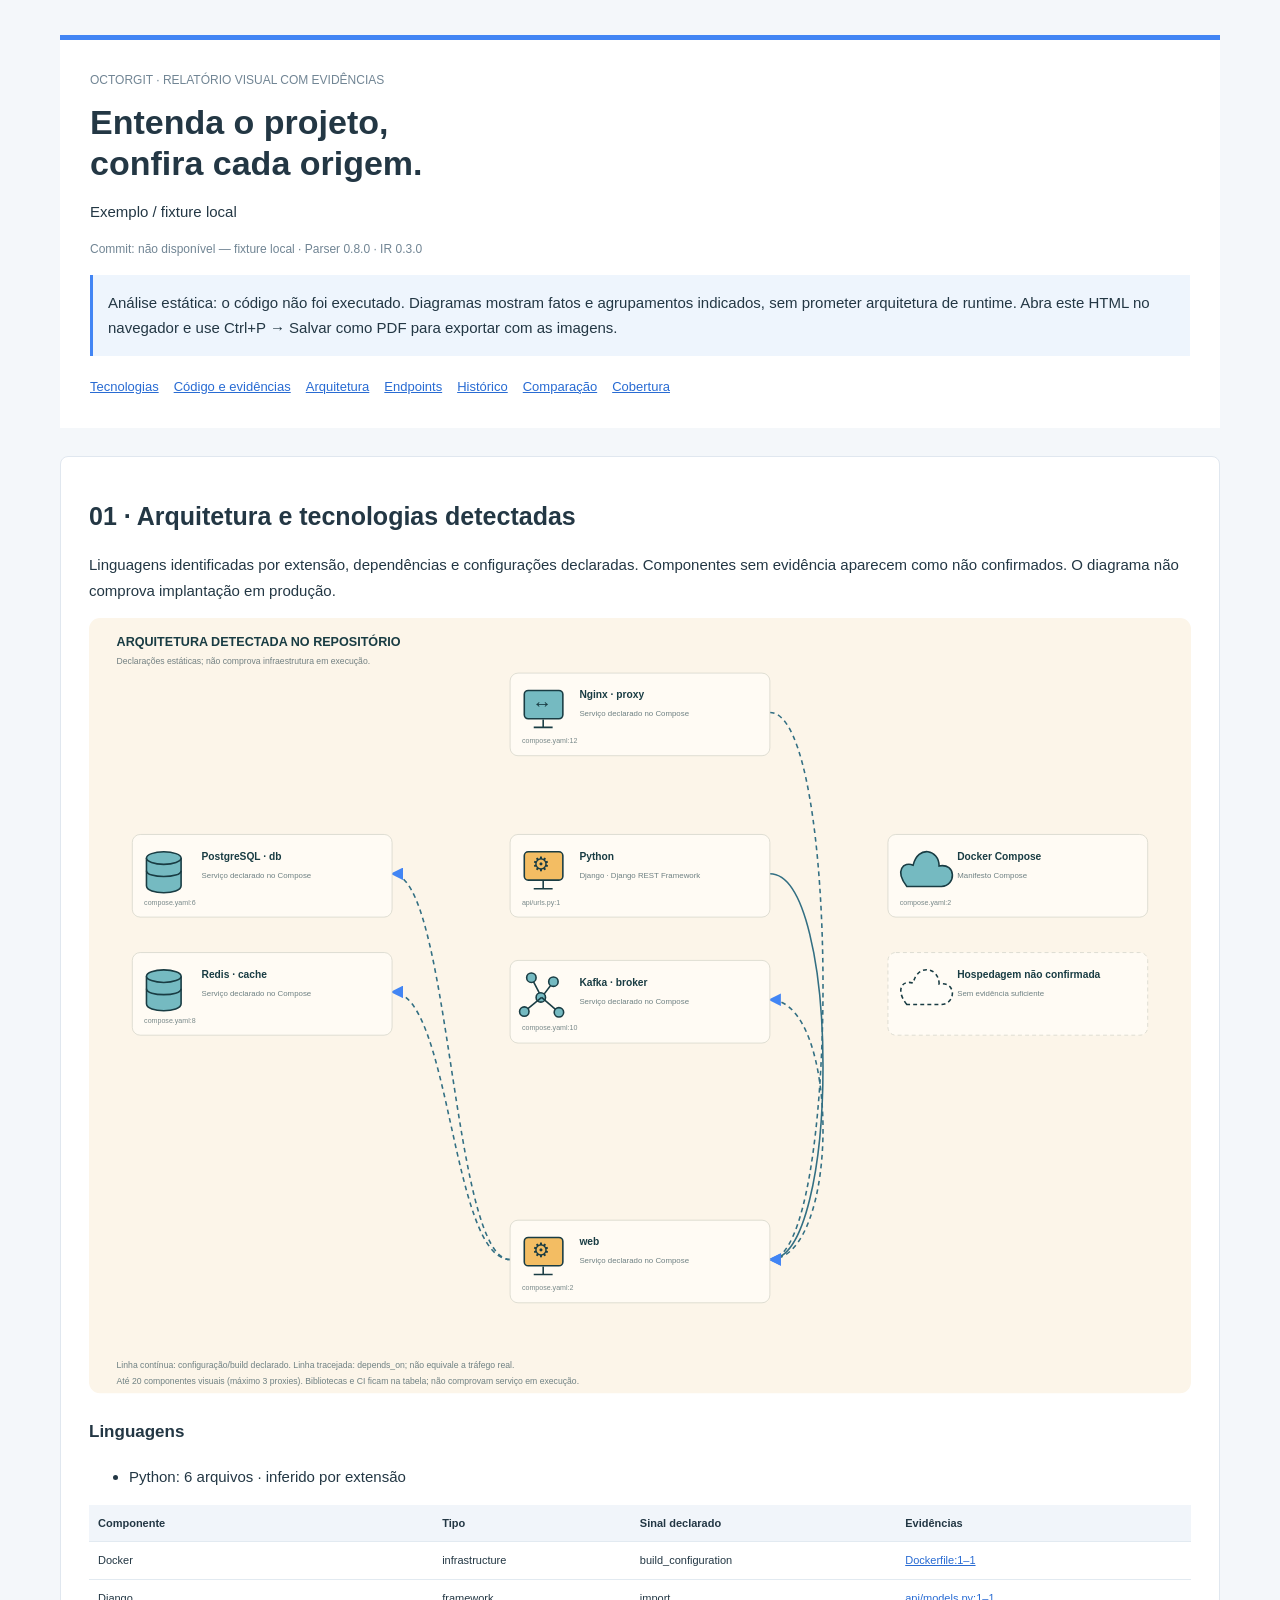
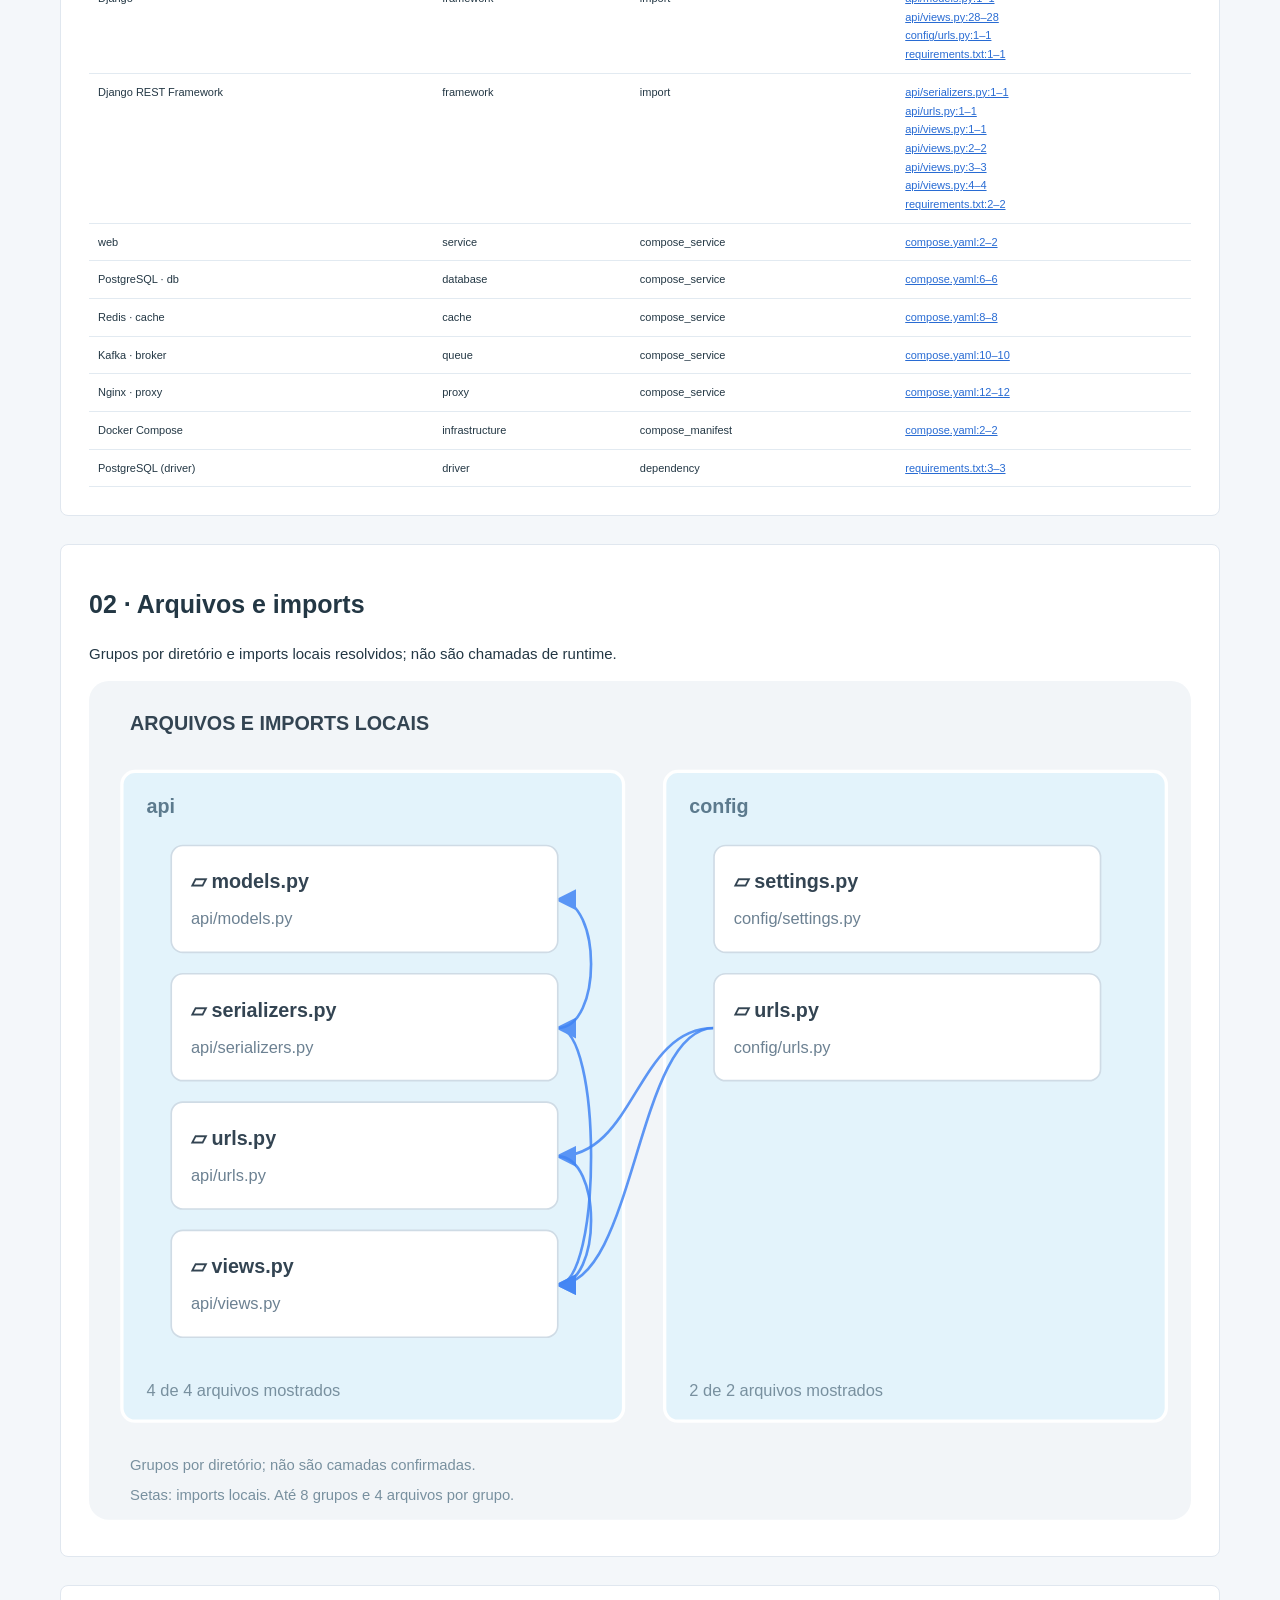
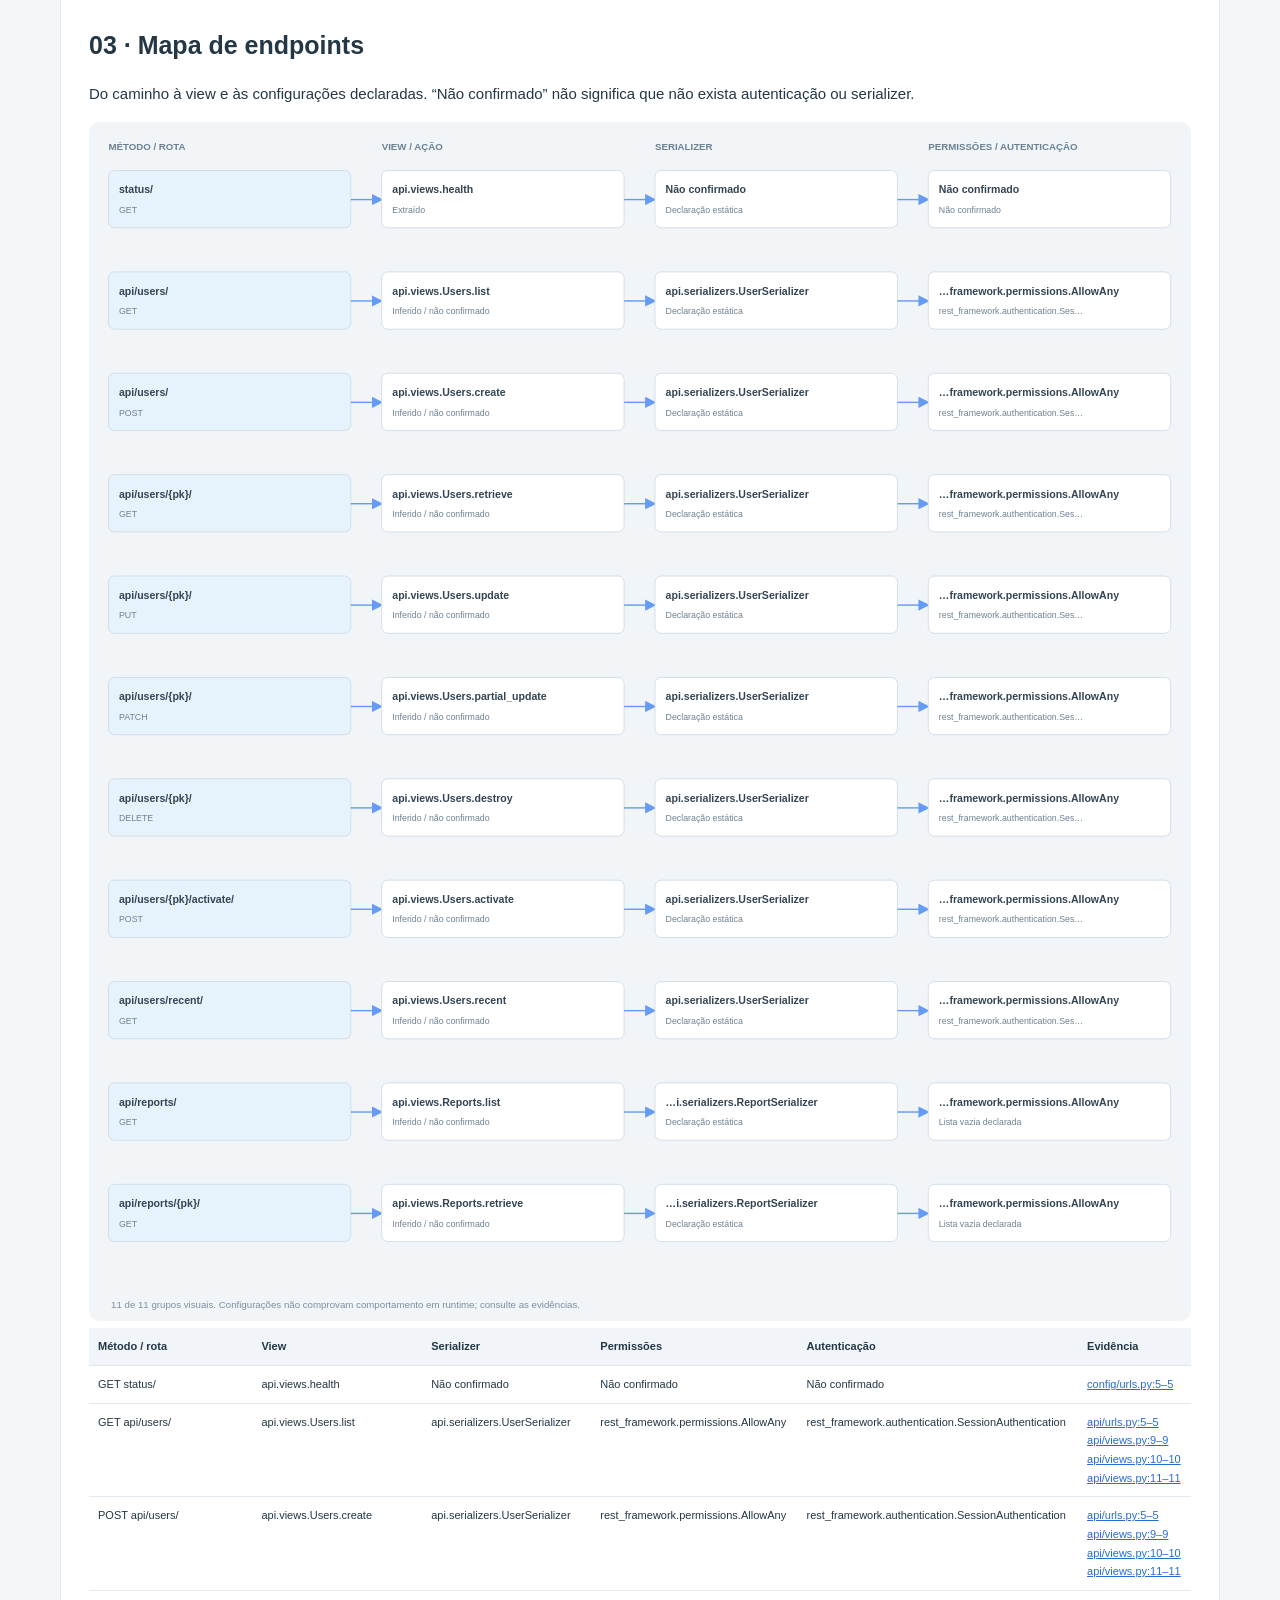
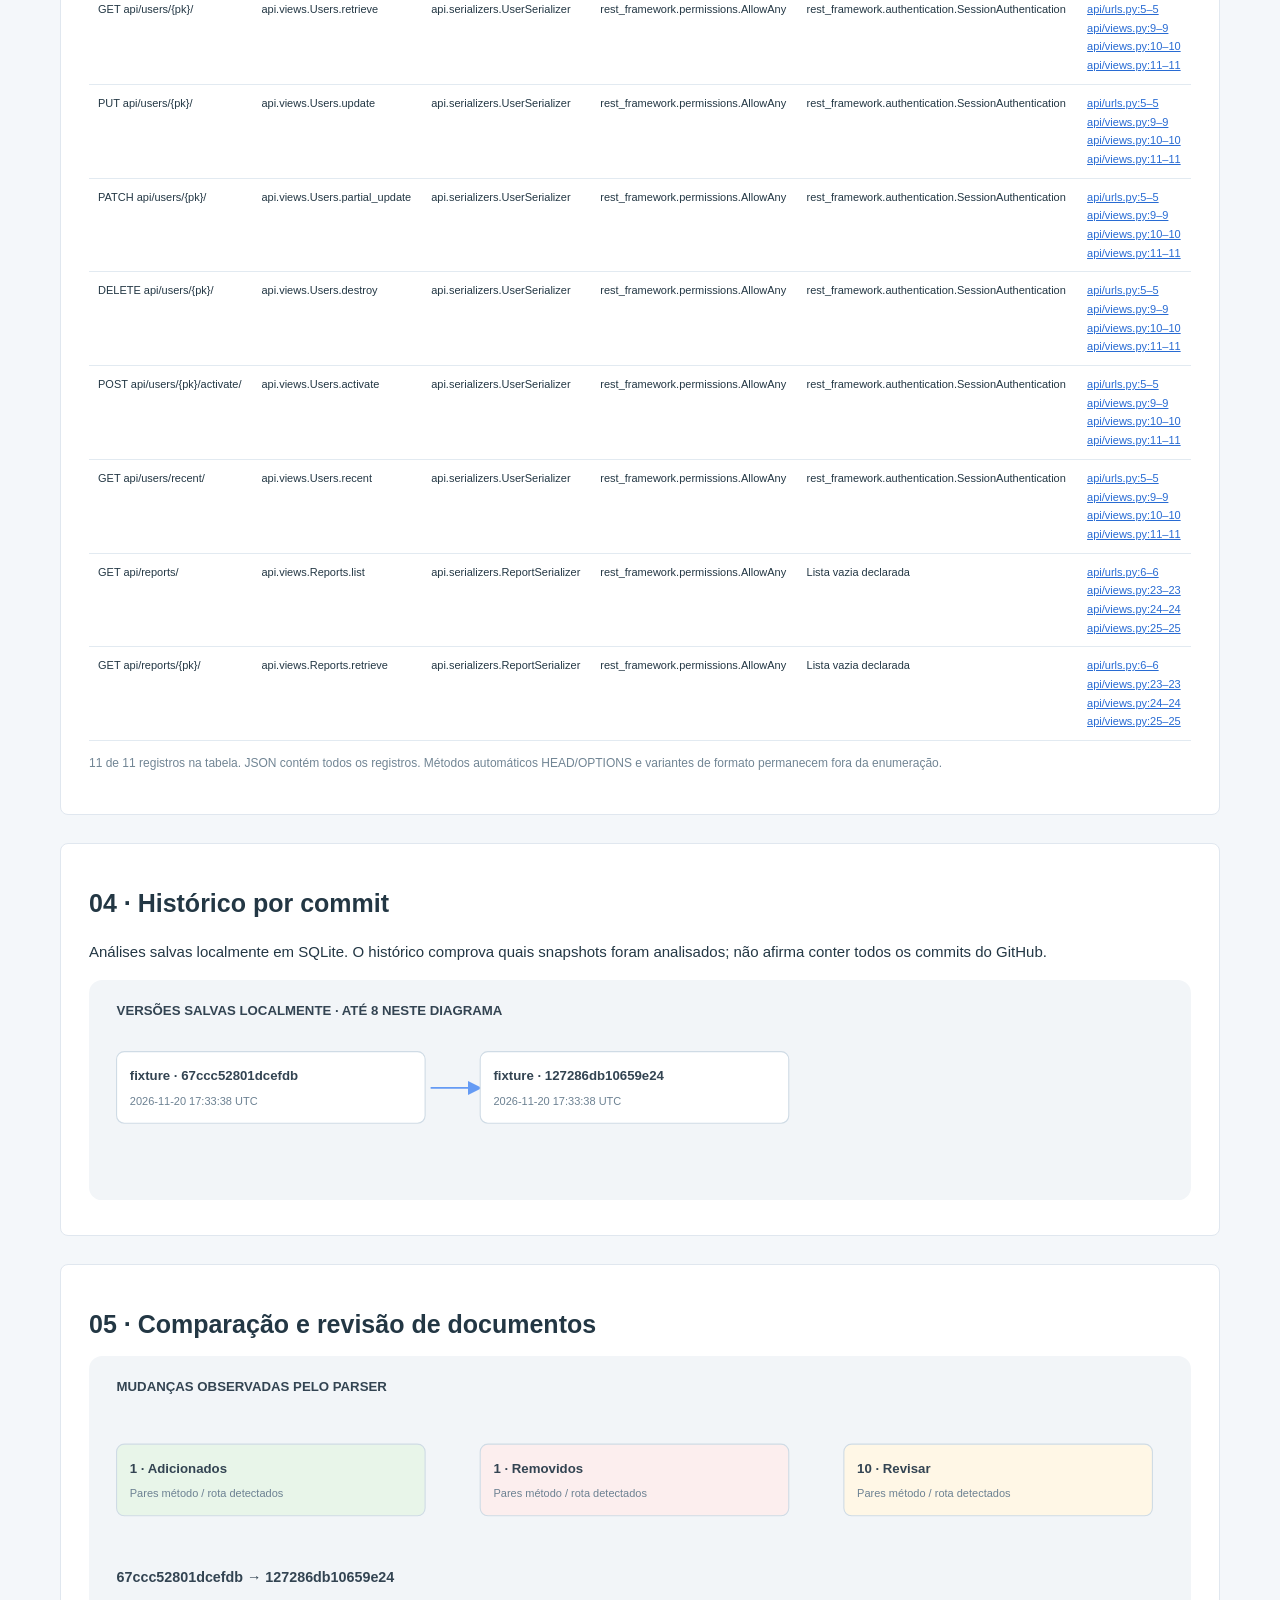
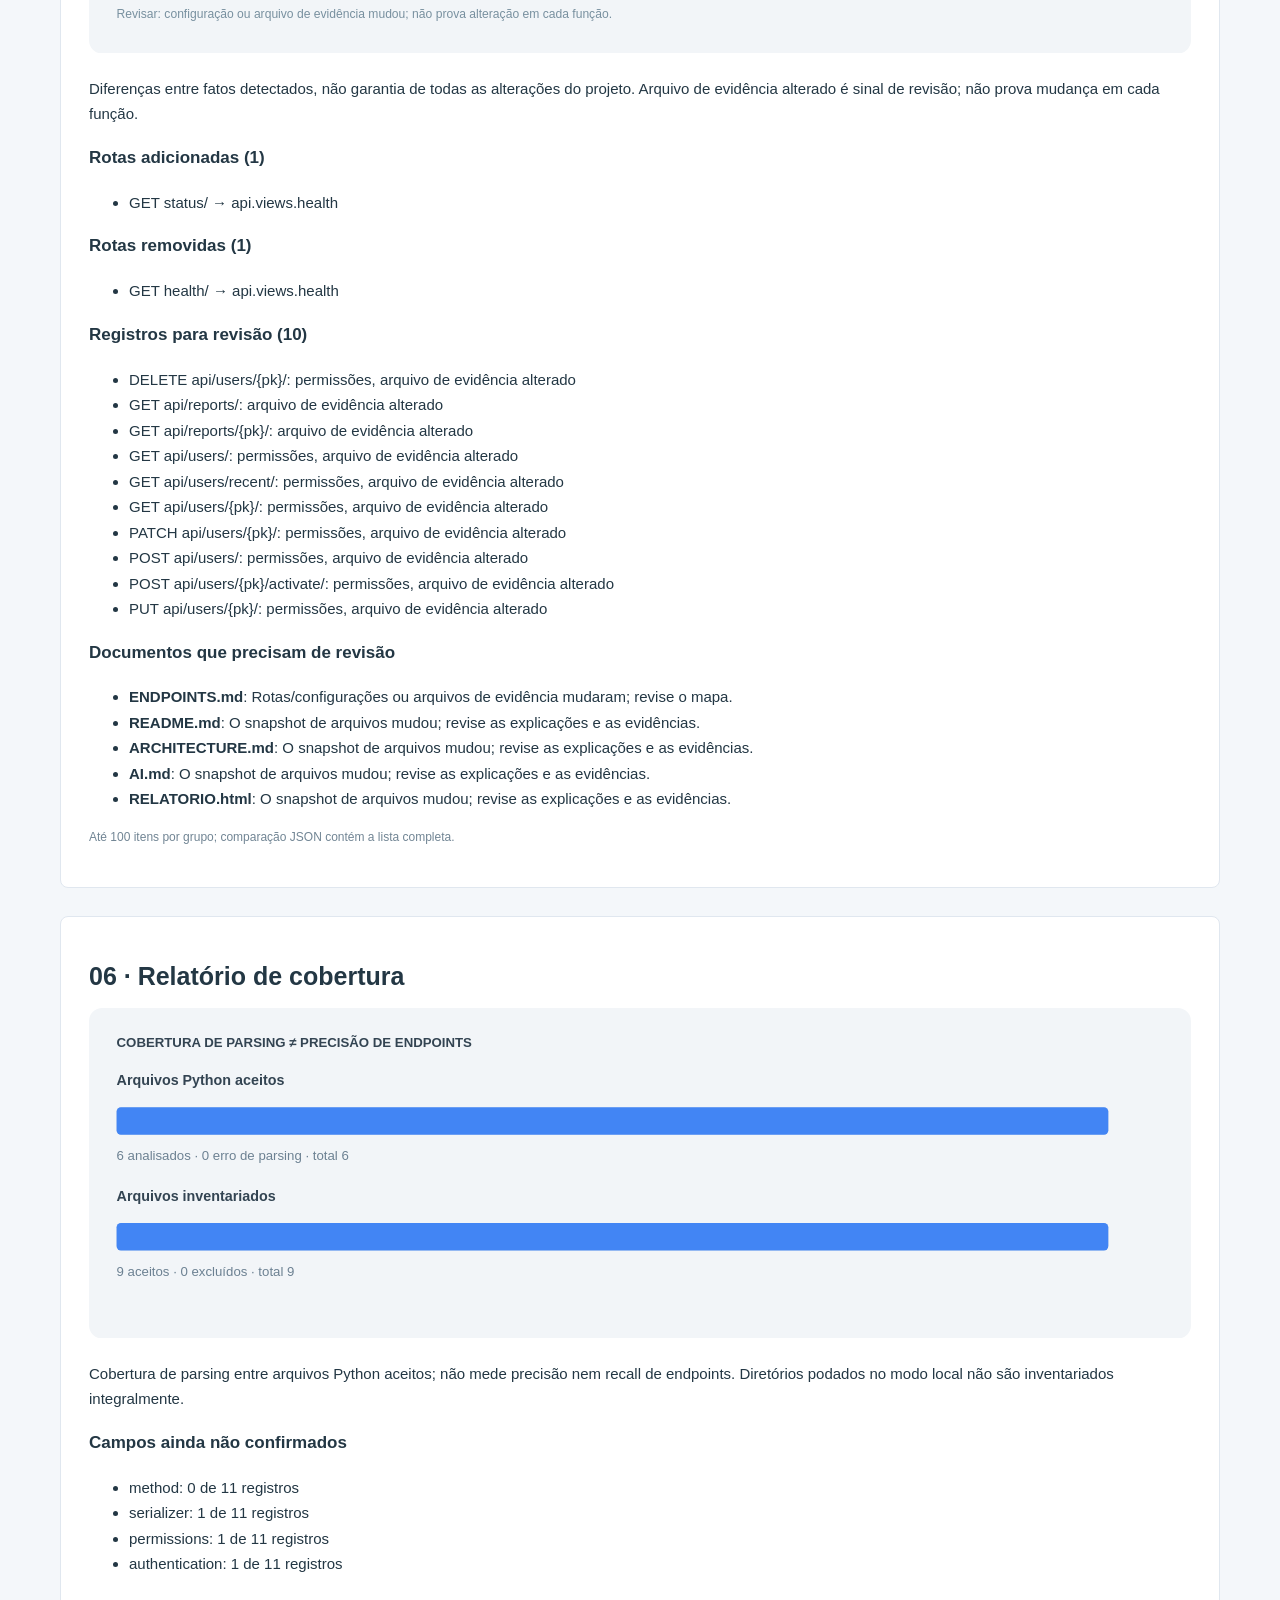
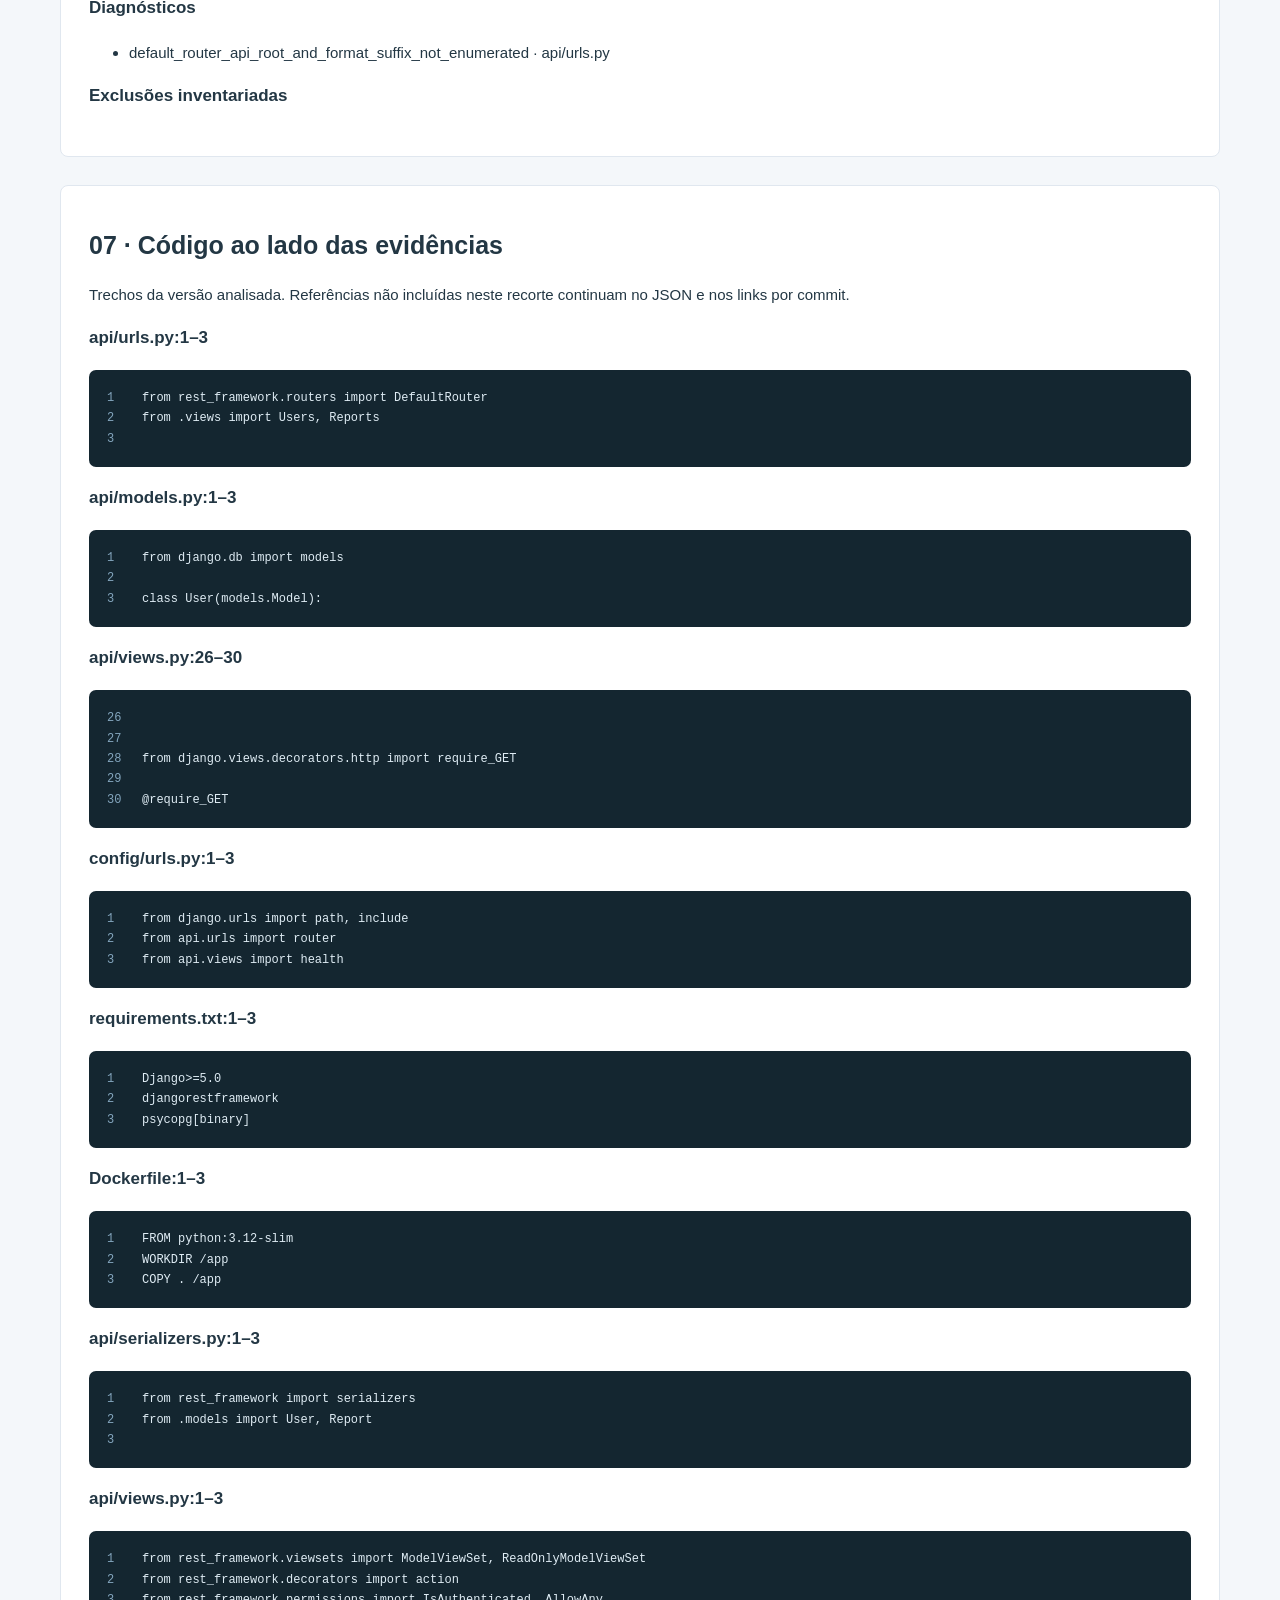
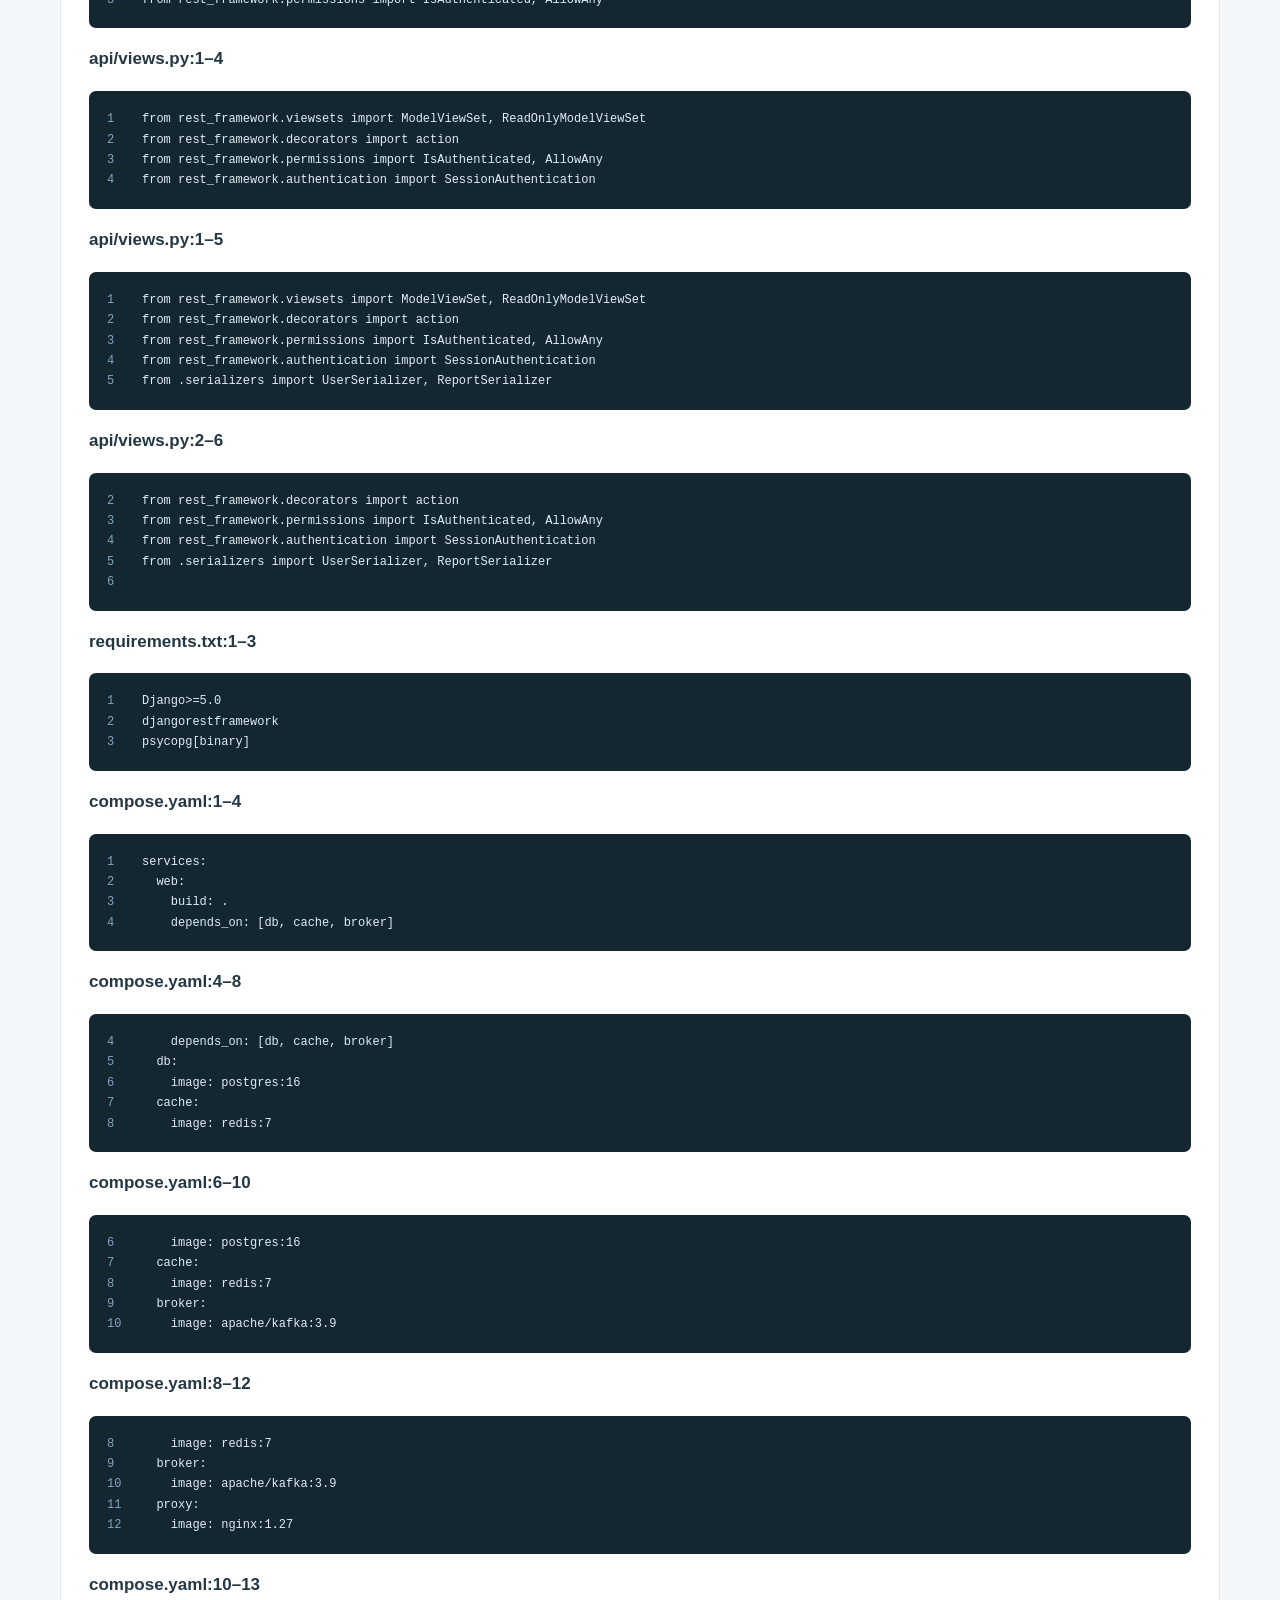
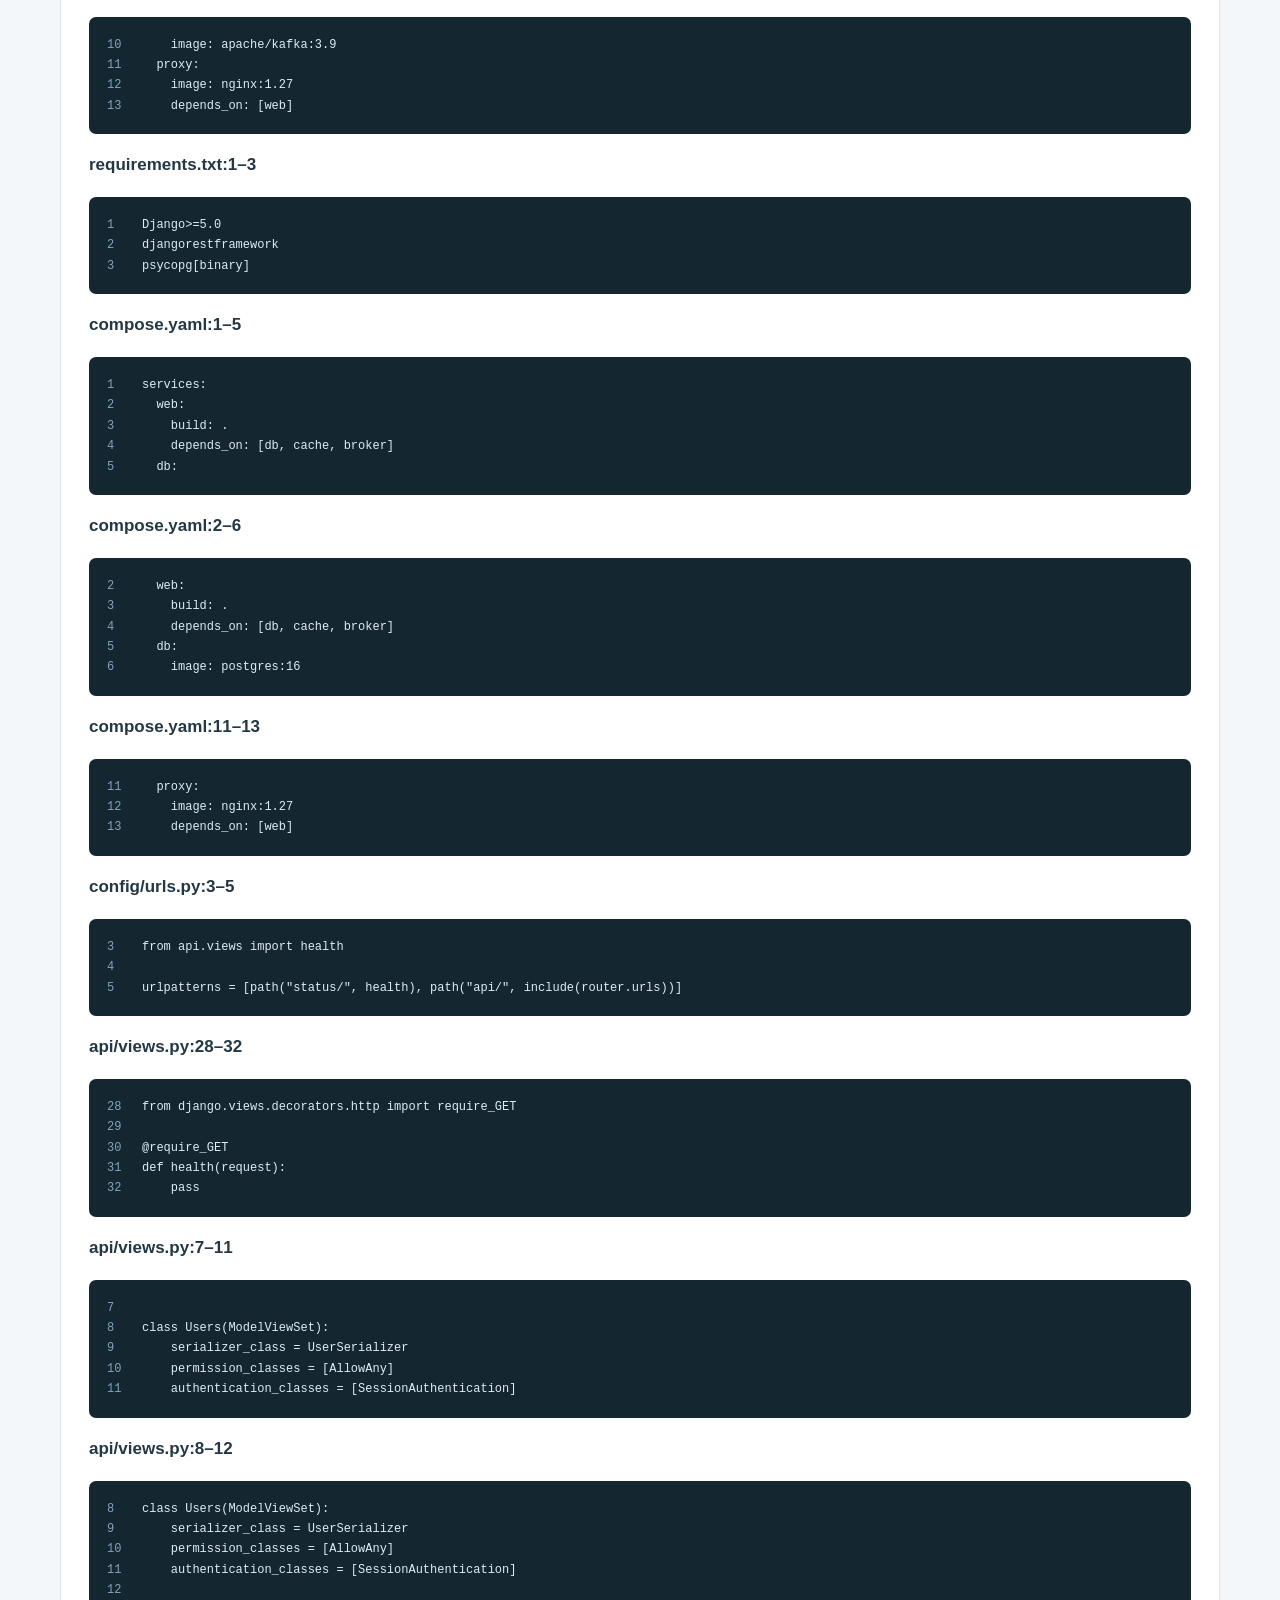
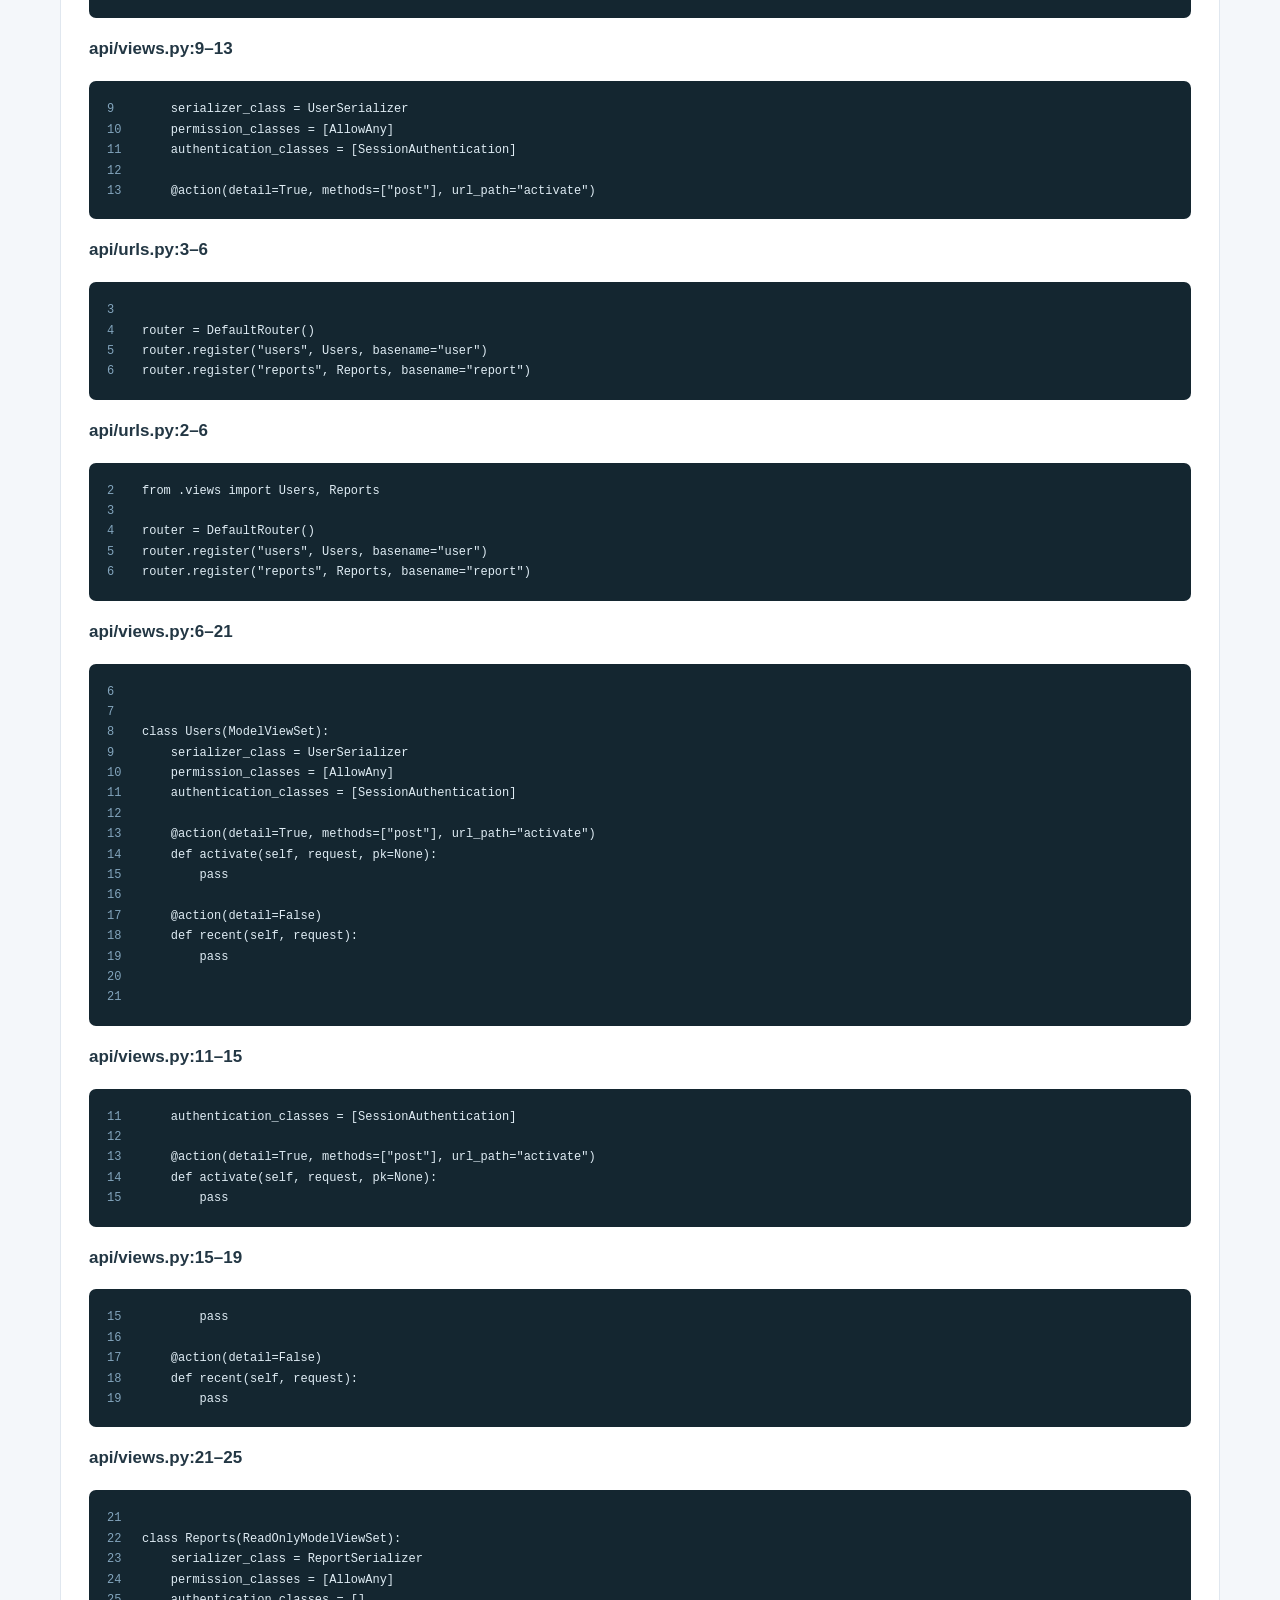
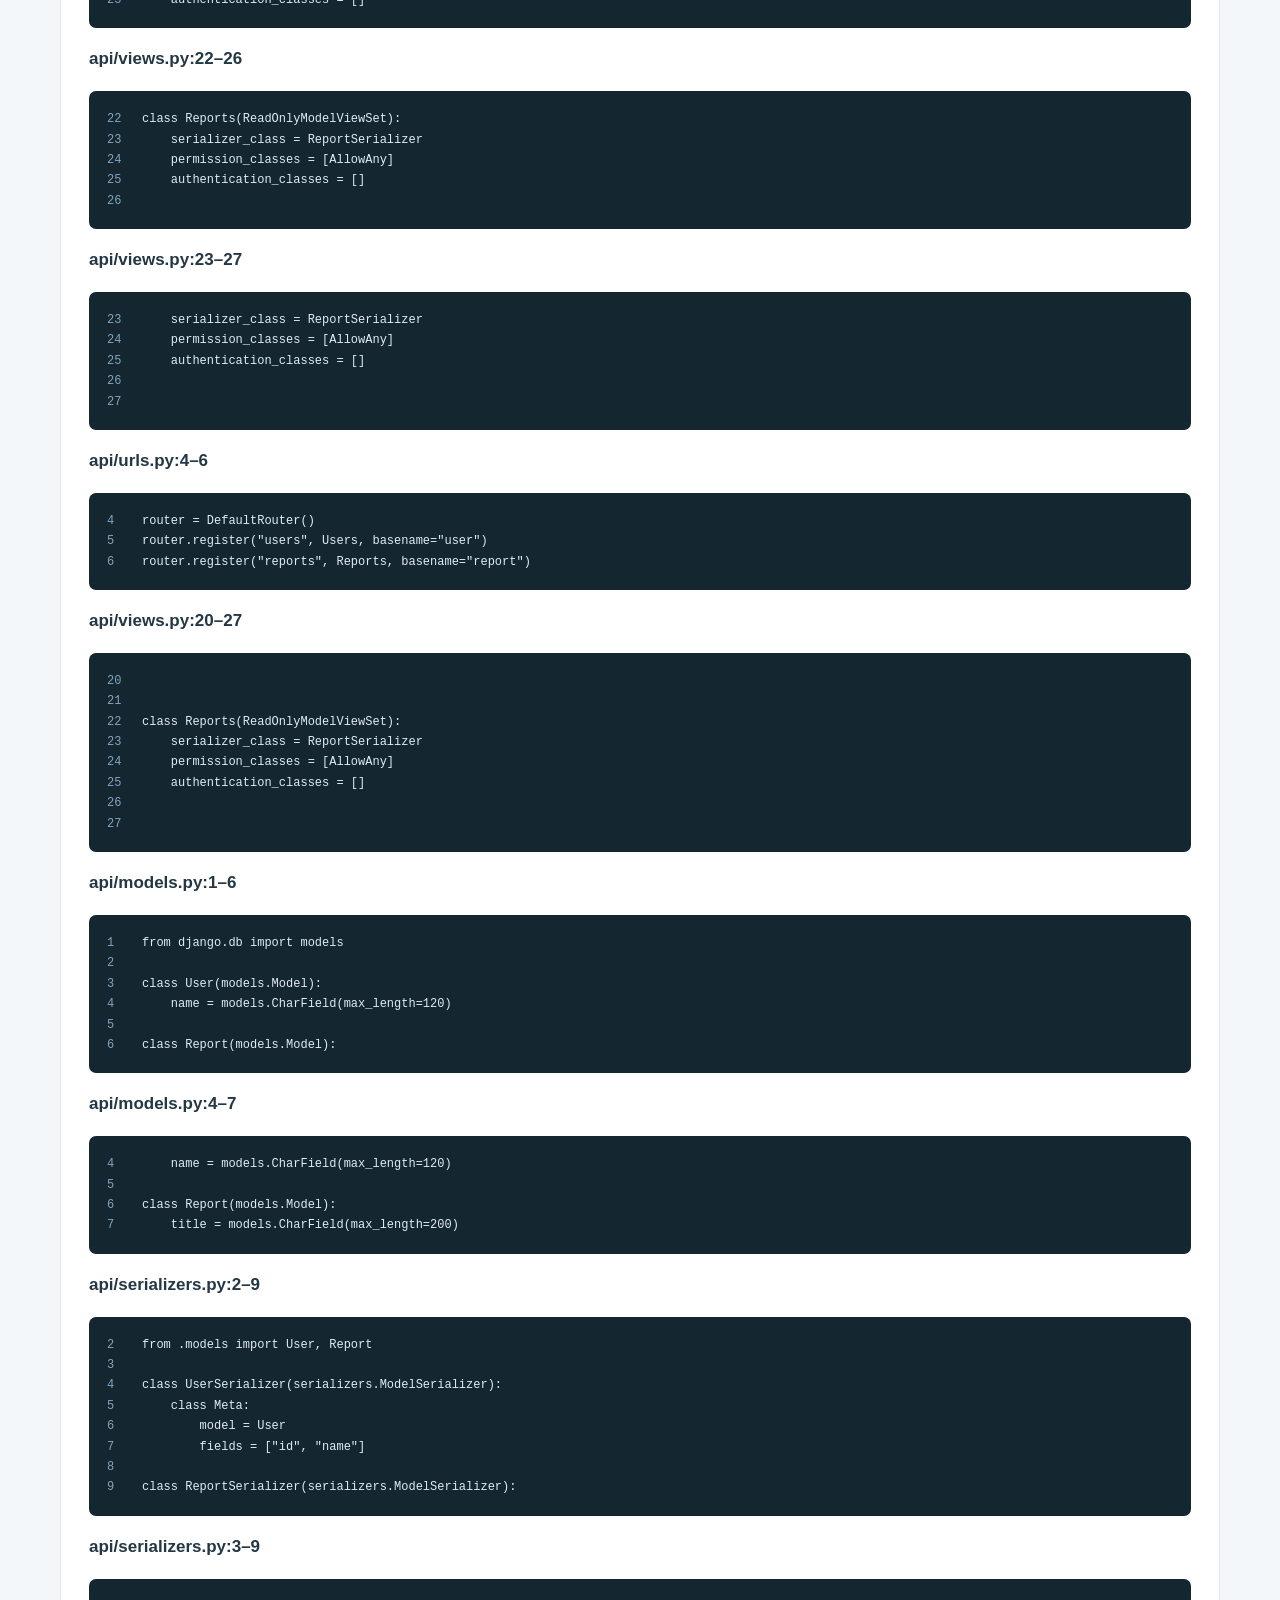
==== commit 5d805183: "Add GitHub session connection and private repository analysis" ====
--- a/VER_EXEMPLO_VISUAL.html
+++ b/VER_EXEMPLO_VISUAL.html
@@ -1 +1 @@
-<!doctype html><html lang="pt-BR"><head><meta charset="utf-8"><meta name="viewport" content="width=device-width,initial-scale=1"><meta http-equiv="Content-Security-Policy" content="default-src 'none'; style-src 'unsafe-inline'; img-src data:; base-uri 'none'; form-action 'none'"><title>OctorGit · Relatório visual</title><style>body{font:15px/1.7 "Segoe UI",Arial,sans-serif;background:#f4f7fa;color:#233744;margin:0}main{max-width:1160px;margin:auto;padding:35px}header{border-top:5px solid #4285f4;padding:30px;background:white}h1{font-size:34px;line-height:1.2;margin:12px 0}h2{font-size:25px;margin:10px 0}h3{font-size:17px}section{margin:28px 0;padding:28px;background:white;border:1px solid #e0e7ef;border-radius:8px;break-before:auto}svg{width:100%;height:auto}p,li{overflow-wrap:anywhere}a{color:#286bd3}nav{display:flex;flex-wrap:wrap;gap:15px;font-size:13px;margin-top:20px}.muted{font-size:12px;color:#718594}.notice{padding:15px;background:#eef5fd;border-left:3px solid #4285f4}.chart{margin:20px 0}.table-wrap{overflow:auto}table{border-collapse:collapse;width:100%;font-size:11px}th,td{padding:9px;border-bottom:1px solid #e2eaf1;text-align:left;vertical-align:top;overflow-wrap:anywhere}th{background:#f1f5fa}code,pre{font:12px/1.7 Consolas,monospace}pre{white-space:pre-wrap;overflow-wrap:anywhere;background:#142630;color:#dfecf4;padding:18px;border-radius:7px}.code-row{display:block}.number{display:inline-block;width:35px;color:#83a5bd;user-select:none}.evidence{font-size:12px;color:#5c788d}details{margin:12px 0}.stat{font-size:28px;color:#286bd3}@media print{body{background:white}main{padding:0;max-width:none}section{border:0;padding:12px 0;margin:14px 0}nav{display:none}svg{max-height:250mm}header{padding:15px 0}tr,pre{break-inside:avoid}details{display:block}a{color:#233744}h2,h3{break-after:avoid}a:after{content:none}}@page{size:A4;margin:14mm}</style></head><body><main><header><div class="muted">OCTORGIT · RELATÓRIO VISUAL COM EVIDÊNCIAS</div><h1>Entenda o projeto,<br>confira cada origem.</h1><p>Exemplo / fixture local</p><p class="muted">Commit: não disponível — fixture local · Parser 0.7.1 · IR 0.3.0</p><p class="notice">Análise estática: o código não foi executado. Diagramas mostram fatos e agrupamentos indicados, sem prometer arquitetura de runtime. Abra este HTML no navegador e use Ctrl+P → Salvar como PDF para exportar com as imagens.</p><nav><a href="#tecnologias">Tecnologias</a><a href="#codigo">Código e evidências</a><a href="#arquitetura">Arquitetura</a><a href="#endpoints">Endpoints</a><a href="#historico">Histórico</a><a href="#comparacao">Comparação</a><a href="#cobertura">Cobertura</a></nav></header><section id="tecnologias"><h2>01 · Arquitetura e tecnologias detectadas</h2><p>Linguagens identificadas por extensão, dependências e configurações declaradas. Componentes sem evidência aparecem como não confirmados. O diagrama não comprova implantação em produção.</p><svg xmlns="http://www.w3.org/2000/svg" viewBox="0 0 1400 985" role="img" aria-label="Arquitetura declarada · linguagem, banco e infraestrutura"><title>Arquitetura declarada · linguagem, banco e infraestrutura</title><defs><marker id="arrow-fb2d377b" markerWidth="8" markerHeight="8" refX="7" refY="4" orient="auto"><path d="M0 0 L8 4 L0 8 Z" fill="#4285f4"/></marker></defs><rect width="1400" height="985" rx="14" fill="#fcf5e9"/><text x="35" y="35" font-family="Segoe UI,Arial,sans-serif" font-size="16" fill="#193c43" font-weight="600">ARQUITETURA DETECTADA NO REPOSITÓRIO</text><text x="35" y="58" font-family="Segoe UI,Arial,sans-serif" font-size="11" fill="#728082" font-weight="400">Declarações estáticas; não comprova infraestrutura em execução.</text><path d="M865 325 C955 325, 955 815, 865.0 815" stroke="#326f83" stroke-width="2" fill="none" marker-end="url(#arrow-fb2d377b)"/><path d="M535.0 815 C460.0 815, 460.0 325, 385 325" stroke="#326f83" stroke-width="2" fill="none" marker-end="url(#arrow-fb2d377b)" stroke-dasharray="6 5"/><path d="M535.0 815 C460.0 815, 460.0 475, 385 475" stroke="#326f83" stroke-width="2" fill="none" marker-end="url(#arrow-fb2d377b)" stroke-dasharray="6 5"/><path d="M865.0 815 C955.0 815, 955.0 485, 865 485" stroke="#326f83" stroke-width="2" fill="none" marker-end="url(#arrow-fb2d377b)" stroke-dasharray="6 5"/><path d="M865.0 120 C955.0 120, 955.0 815, 865.0 815" stroke="#326f83" stroke-width="2" fill="none" marker-end="url(#arrow-fb2d377b)" stroke-dasharray="6 5"/><g><title>Código do projeto · Inventário do código</title><rect x="535" y="275" width="330" height="105" rx="10" fill="#fffbf4" stroke="#d7d6cb"/><rect x="553" y="297" width="49" height="36" rx="5" fill="#f3bd63" stroke="#193c43" stroke-width="2"/><path d="M577 334 v10 m-12 0 h24" stroke="#193c43" stroke-width="2"/><text x="563" y="322" font-family="Segoe UI,Arial,sans-serif" font-size="25" fill="#193c43" font-weight="400">⚙</text><text x="623" y="307" font-family="Segoe UI,Arial,sans-serif" font-size="13" fill="#193c43" font-weight="600">Python</text><text x="623" y="330" font-family="Segoe UI,Arial,sans-serif" font-size="10" fill="#6f8183" font-weight="400">Django · Django REST Framework</text><text x="550" y="364" font-family="Segoe UI,Arial,sans-serif" font-size="9" fill="#79898a" font-weight="400">api/urls.py:1</text></g><g><title>web · Serviço declarado no Compose</title><rect x="535.0" y="765" width="330" height="105" rx="10" fill="#fffbf4" stroke="#d7d6cb"/><rect x="553.0" y="787" width="49" height="36" rx="5" fill="#f3bd63" stroke="#193c43" stroke-width="2"/><path d="M577.0 824 v10 m-12 0 h24" stroke="#193c43" stroke-width="2"/><text x="563.0" y="812" font-family="Segoe UI,Arial,sans-serif" font-size="25" fill="#193c43" font-weight="400">⚙</text><text x="623.0" y="797" font-family="Segoe UI,Arial,sans-serif" font-size="13" fill="#193c43" font-weight="600">web</text><text x="623.0" y="820" font-family="Segoe UI,Arial,sans-serif" font-size="10" fill="#6f8183" font-weight="400">Serviço declarado no Compose</text><text x="550.0" y="854" font-family="Segoe UI,Arial,sans-serif" font-size="9" fill="#79898a" font-weight="400">compose.yaml:2</text></g><g><title>PostgreSQL · db · Serviço declarado no Compose</title><rect x="55" y="275" width="330" height="105" rx="10" fill="#fffbf4" stroke="#d7d6cb"/><path d="M73 305 V340 C73 352 117 352 117 340 V305" fill="#75bac1" stroke="#193c43" stroke-width="2"/><ellipse cx="95" cy="305" rx="22" ry="8" fill="#75bac1" stroke="#193c43" stroke-width="2"/><path d="M73 321 C73 331 117 331 117 321" fill="none" stroke="#193c43" stroke-width="2"/><text x="143" y="307" font-family="Segoe UI,Arial,sans-serif" font-size="13" fill="#193c43" font-weight="600">PostgreSQL · db</text><text x="143" y="330" font-family="Segoe UI,Arial,sans-serif" font-size="10" fill="#6f8183" font-weight="400">Serviço declarado no Compose</text><text x="70" y="364" font-family="Segoe UI,Arial,sans-serif" font-size="9" fill="#79898a" font-weight="400">compose.yaml:6</text></g><g><title>Redis · cache · Serviço declarado no Compose</title><rect x="55" y="425" width="330" height="105" rx="10" fill="#fffbf4" stroke="#d7d6cb"/><path d="M73 455 V490 C73 502 117 502 117 490 V455" fill="#75bac1" stroke="#193c43" stroke-width="2"/><ellipse cx="95" cy="455" rx="22" ry="8" fill="#75bac1" stroke="#193c43" stroke-width="2"/><path d="M73 471 C73 481 117 481 117 471" fill="none" stroke="#193c43" stroke-width="2"/><text x="143" y="457" font-family="Segoe UI,Arial,sans-serif" font-size="13" fill="#193c43" font-weight="600">Redis · cache</text><text x="143" y="480" font-family="Segoe UI,Arial,sans-serif" font-size="10" fill="#6f8183" font-weight="400">Serviço declarado no Compose</text><text x="70" y="514" font-family="Segoe UI,Arial,sans-serif" font-size="9" fill="#79898a" font-weight="400">compose.yaml:8</text></g><g><title>Kafka · broker · Serviço declarado no Compose</title><rect x="535" y="435" width="330" height="105" rx="10" fill="#fffbf4" stroke="#d7d6cb"/><line x1="575" y1="482" x2="562" y2="457" stroke="#193c43" stroke-width="2"/><circle cx="562" cy="457" r="6" fill="#75bac1" stroke="#193c43" stroke-width="2"/><line x1="575" y1="482" x2="590" y2="462" stroke="#193c43" stroke-width="2"/><circle cx="590" cy="462" r="6" fill="#75bac1" stroke="#193c43" stroke-width="2"/><line x1="575" y1="482" x2="574" y2="482" stroke="#193c43" stroke-width="2"/><circle cx="574" cy="482" r="6" fill="#75bac1" stroke="#193c43" stroke-width="2"/><line x1="575" y1="482" x2="553" y2="500" stroke="#193c43" stroke-width="2"/><circle cx="553" cy="500" r="6" fill="#75bac1" stroke="#193c43" stroke-width="2"/><line x1="575" y1="482" x2="597" y2="501" stroke="#193c43" stroke-width="2"/><circle cx="597" cy="501" r="6" fill="#75bac1" stroke="#193c43" stroke-width="2"/><text x="623" y="467" font-family="Segoe UI,Arial,sans-serif" font-size="13" fill="#193c43" font-weight="600">Kafka · broker</text><text x="623" y="490" font-family="Segoe UI,Arial,sans-serif" font-size="10" fill="#6f8183" font-weight="400">Serviço declarado no Compose</text><text x="550" y="524" font-family="Segoe UI,Arial,sans-serif" font-size="9" fill="#79898a" font-weight="400">compose.yaml:10</text></g><g><title>Nginx · proxy · Serviço declarado no Compose</title><rect x="535.0" y="70" width="330" height="105" rx="10" fill="#fffbf4" stroke="#d7d6cb"/><rect x="553.0" y="92" width="49" height="36" rx="5" fill="#75bac1" stroke="#193c43" stroke-width="2"/><path d="M577.0 129 v10 m-12 0 h24" stroke="#193c43" stroke-width="2"/><text x="563.0" y="117" font-family="Segoe UI,Arial,sans-serif" font-size="25" fill="#193c43" font-weight="400">↔</text><text x="623.0" y="102" font-family="Segoe UI,Arial,sans-serif" font-size="13" fill="#193c43" font-weight="600">Nginx · proxy</text><text x="623.0" y="125" font-family="Segoe UI,Arial,sans-serif" font-size="10" fill="#6f8183" font-weight="400">Serviço declarado no Compose</text><text x="550.0" y="159" font-family="Segoe UI,Arial,sans-serif" font-size="9" fill="#79898a" font-weight="400">compose.yaml:12</text></g><g><title>Docker Compose · Manifesto Compose</title><rect x="1015" y="275" width="330" height="105" rx="10" fill="#fffbf4" stroke="#d7d6cb"/><path d="M1039 341 C1023 321 1035 309 1047 314 C1053 288 1080 294 1080 315 C1102 311 1102 340 1083 341 Z" fill="#75bac1" stroke="#193c43" stroke-width="2"/><text x="1103" y="307" font-family="Segoe UI,Arial,sans-serif" font-size="13" fill="#193c43" font-weight="600">Docker Compose</text><text x="1103" y="330" font-family="Segoe UI,Arial,sans-serif" font-size="10" fill="#6f8183" font-weight="400">Manifesto Compose</text><text x="1030" y="364" font-family="Segoe UI,Arial,sans-serif" font-size="9" fill="#79898a" font-weight="400">compose.yaml:2</text></g><g><title>Hospedagem não confirmada · Sem evidência suficiente</title><rect x="1015" y="425" width="330" height="105" rx="10" fill="#fffbf4" stroke="#d7d6cb" stroke-dasharray="5 4"/><path d="M1039 491 C1023 471 1035 459 1047 464 C1053 438 1080 444 1080 465 C1102 461 1102 490 1083 491 Z" fill="#fffdf8" stroke="#193c43" stroke-width="2" stroke-dasharray="5 4"/><text x="1103" y="457" font-family="Segoe UI,Arial,sans-serif" font-size="13" fill="#193c43" font-weight="600">Hospedagem não confirmada</text><text x="1103" y="480" font-family="Segoe UI,Arial,sans-serif" font-size="10" fill="#6f8183" font-weight="400">Sem evidência suficiente</text></g><text x="35" y="953" font-family="Segoe UI,Arial,sans-serif" font-size="11" fill="#6f8183" font-weight="400">Linha contínua: configuração/build declarado. Linha tracejada: depends_on; não equivale a tráfego real.</text><text x="35" y="973" font-family="Segoe UI,Arial,sans-serif" font-size="11" fill="#6f8183" font-weight="400">Até 20 componentes visuais (máximo 3 proxies). Bibliotecas e CI ficam na tabela; não comprovam serviço em execução.</text></svg><h3>Linguagens</h3><ul><li>Python: 6 arquivos · inferido por extensão</li></ul><div class="table-wrap"><table><thead><tr><th>Componente</th><th>Tipo</th><th>Sinal declarado</th><th>Evidências</th></tr></thead><tbody><tr><td>Docker</td><td>infrastructure</td><td>build_configuration</td><td><a href="#snippet-e16e9db0af515426da6b">Dockerfile:1–1</a></td></tr><tr><td>Django</td><td>framework</td><td>import</td><td><a href="#snippet-3789b79b9a5ed6e592d4">api/models.py:1–1</a><br><a href="#snippet-177fc65c2c64449869f5">api/views.py:28–28</a><br><a href="#snippet-b39517d6bc8e2e5e696f">config/urls.py:1–1</a><br><a href="#snippet-8d695e40e2883b68ffc3">requirements.txt:1–1</a></td></tr><tr><td>Django REST Framework</td><td>framework</td><td>import</td><td><a href="#snippet-a8db36751ffc0b40ffa8">api/serializers.py:1–1</a><br><a href="#snippet-139732673e272db59605">api/urls.py:1–1</a><br><a href="#snippet-50c0854c6d74f73b3db4">api/views.py:1–1</a><br><a href="#snippet-1f43d6fac961f293d4b6">api/views.py:2–2</a><br><a href="#snippet-0dfd995b166cbaef7469">api/views.py:3–3</a><br><a href="#snippet-924589951fcace8ab2a5">api/views.py:4–4</a><br><a href="#snippet-23e7f8843725ee5eb519">requirements.txt:2–2</a></td></tr><tr><td>web</td><td>service</td><td>compose_service</td><td><a href="#snippet-3ad35b1925c31cc9ec78">compose.yaml:2–2</a></td></tr><tr><td>PostgreSQL · db</td><td>database</td><td>compose_service</td><td><a href="#snippet-95deb186979feed590cb">compose.yaml:6–6</a></td></tr><tr><td>Redis · cache</td><td>cache</td><td>compose_service</td><td><a href="#snippet-eceb0d5f91f43031e009">compose.yaml:8–8</a></td></tr><tr><td>Kafka · broker</td><td>queue</td><td>compose_service</td><td><a href="#snippet-3ad8138cbcd39894015f">compose.yaml:10–10</a></td></tr><tr><td>Nginx · proxy</td><td>proxy</td><td>compose_service</td><td><a href="#snippet-779d98004038649d8d38">compose.yaml:12–12</a></td></tr><tr><td>Docker Compose</td><td>infrastructure</td><td>compose_manifest</td><td><a href="#snippet-3ad35b1925c31cc9ec78">compose.yaml:2–2</a></td></tr><tr><td>PostgreSQL (driver)</td><td>driver</td><td>dependency</td><td><a href="#snippet-448074ed59a60fbea026">requirements.txt:3–3</a></td></tr></tbody></table></div></section><section id="arquitetura"><h2>02 · Arquivos e imports</h2><p>Grupos por diretório e imports locais resolvidos; não são chamadas de runtime.</p><svg xmlns="http://www.w3.org/2000/svg" viewBox="0 0 670 510" role="img" aria-label="Arquitetura · arquivos e imports locais"><title>Arquitetura · arquivos e imports locais</title><defs><marker id="arrow-cbd5899f" markerWidth="8" markerHeight="8" refX="7" refY="4" orient="auto"><path d="M0 0 L8 4 L0 8 Z" fill="#4285f4"/></marker></defs><rect width="670" height="510" rx="12" fill="#f2f5f8"/><text x="25" y="30" font-family="Segoe UI,Arial,sans-serif" font-size="12" fill="#334452" font-weight="600">ARQUIVOS E IMPORTS LOCAIS</text><rect x="20" y="55" width="305" height="395" rx="8" fill="#e3f3fb" stroke="#fff" stroke-width="2"/><text x="35" y="80" font-family="Segoe UI,Arial,sans-serif" font-size="12" fill="#5c7a8d" font-weight="600">api</text><text x="35" y="435" font-family="Segoe UI,Arial,sans-serif" font-size="10" fill="#78909f" font-weight="400">4 de 4 arquivos mostrados</text><rect x="350" y="55" width="305" height="395" rx="8" fill="#e3f3fb" stroke="#fff" stroke-width="2"/><text x="365" y="80" font-family="Segoe UI,Arial,sans-serif" font-size="12" fill="#5c7a8d" font-weight="600">config</text><text x="365" y="435" font-family="Segoe UI,Arial,sans-serif" font-size="10" fill="#78909f" font-weight="400">2 de 2 arquivos mostrados</text><path d="M285 211 C312 211, 312 133, 285 133" stroke="#4285f4" stroke-width="1.6" fill="none" marker-end="url(#arrow-cbd5899f)" opacity=".85"/><path d="M285 289 C312 289, 312 367, 285 367" stroke="#4285f4" stroke-width="1.6" fill="none" marker-end="url(#arrow-cbd5899f)" opacity=".85"/><path d="M285 367 C312 367, 312 211, 285 211" stroke="#4285f4" stroke-width="1.6" fill="none" marker-end="url(#arrow-cbd5899f)" opacity=".85"/><path d="M380 211 C332.5 211, 332.5 289, 285 289" stroke="#4285f4" stroke-width="1.6" fill="none" marker-end="url(#arrow-cbd5899f)" opacity=".85"/><path d="M380 211 C332.5 211, 332.5 367, 285 367" stroke="#4285f4" stroke-width="1.6" fill="none" marker-end="url(#arrow-cbd5899f)" opacity=".85"/><g><title>▱ models.py: api/models.py</title><rect x="50" y="100" width="235" height="65" rx="7" fill="#ffffff" stroke="#cfdbe5"/><text x="62" y="126" font-family="Segoe UI,Arial,sans-serif" font-size="12" fill="#334452" font-weight="600">▱ models.py</text><text x="62" y="148" font-family="Segoe UI,Arial,sans-serif" font-size="10" fill="#6c8192" font-weight="400">api/models.py</text></g><g><title>▱ serializers.py: api/serializers.py</title><rect x="50" y="178" width="235" height="65" rx="7" fill="#ffffff" stroke="#cfdbe5"/><text x="62" y="204" font-family="Segoe UI,Arial,sans-serif" font-size="12" fill="#334452" font-weight="600">▱ serializers.py</text><text x="62" y="226" font-family="Segoe UI,Arial,sans-serif" font-size="10" fill="#6c8192" font-weight="400">api/serializers.py</text></g><g><title>▱ urls.py: api/urls.py</title><rect x="50" y="256" width="235" height="65" rx="7" fill="#ffffff" stroke="#cfdbe5"/><text x="62" y="282" font-family="Segoe UI,Arial,sans-serif" font-size="12" fill="#334452" font-weight="600">▱ urls.py</text><text x="62" y="304" font-family="Segoe UI,Arial,sans-serif" font-size="10" fill="#6c8192" font-weight="400">api/urls.py</text></g><g><title>▱ views.py: api/views.py</title><rect x="50" y="334" width="235" height="65" rx="7" fill="#ffffff" stroke="#cfdbe5"/><text x="62" y="360" font-family="Segoe UI,Arial,sans-serif" font-size="12" fill="#334452" font-weight="600">▱ views.py</text><text x="62" y="382" font-family="Segoe UI,Arial,sans-serif" font-size="10" fill="#6c8192" font-weight="400">api/views.py</text></g><g><title>▱ settings.py: config/settings.py</title><rect x="380" y="100" width="235" height="65" rx="7" fill="#ffffff" stroke="#cfdbe5"/><text x="392" y="126" font-family="Segoe UI,Arial,sans-serif" font-size="12" fill="#334452" font-weight="600">▱ settings.py</text><text x="392" y="148" font-family="Segoe UI,Arial,sans-serif" font-size="10" fill="#6c8192" font-weight="400">config/settings.py</text></g><g><title>▱ urls.py: config/urls.py</title><rect x="380" y="178" width="235" height="65" rx="7" fill="#ffffff" stroke="#cfdbe5"/><text x="392" y="204" font-family="Segoe UI,Arial,sans-serif" font-size="12" fill="#334452" font-weight="600">▱ urls.py</text><text x="392" y="226" font-family="Segoe UI,Arial,sans-serif" font-size="10" fill="#6c8192" font-weight="400">config/urls.py</text></g><text x="25" y="480" font-family="Segoe UI,Arial,sans-serif" font-size="9" fill="#78909f" font-weight="400">Grupos por diretório; não são camadas confirmadas.</text><text x="25" y="498" font-family="Segoe UI,Arial,sans-serif" font-size="9" fill="#78909f" font-weight="400">Setas: imports locais. Até 8 grupos e 4 arquivos por grupo.</text></svg></section><section id="endpoints"><h2>03 · Mapa de endpoints</h2><p>Do caminho à view e às configurações declaradas. “Não confirmado” não significa que não exista autenticação ou serializer.</p><svg xmlns="http://www.w3.org/2000/svg" viewBox="0 0 1250 1360" role="img" aria-label="Mapa de endpoints · configuração declarada"><title>Mapa de endpoints · configuração declarada</title><defs><marker id="arrow-1aaa44bc" markerWidth="8" markerHeight="8" refX="7" refY="4" orient="auto"><path d="M0 0 L8 4 L0 8 Z" fill="#4285f4"/></marker></defs><rect width="1250" height="1360" rx="12" fill="#f2f5f8"/><text x="22" y="32" font-family="Segoe UI,Arial,sans-serif" font-size="11" fill="#6c8192" font-weight="600">MÉTODO / ROTA</text><text x="332" y="32" font-family="Segoe UI,Arial,sans-serif" font-size="11" fill="#6c8192" font-weight="600">VIEW / AÇÃO</text><text x="642" y="32" font-family="Segoe UI,Arial,sans-serif" font-size="11" fill="#6c8192" font-weight="600">SERIALIZER</text><text x="952" y="32" font-family="Segoe UI,Arial,sans-serif" font-size="11" fill="#6c8192" font-weight="600">PERMISSÕES / AUTENTICAÇÃO</text><g><title>status/: GET</title><rect x="22" y="55" width="275" height="65" rx="7" fill="#e6f3fc" stroke="#cfdbe5"/><text x="34" y="81" font-family="Segoe UI,Arial,sans-serif" font-size="12" fill="#334452" font-weight="600">status/</text><text x="34" y="103" font-family="Segoe UI,Arial,sans-serif" font-size="10" fill="#6c8192" font-weight="400">GET</text></g><path d="M297 88 C332 88, 297 88, 332 88" stroke="#4285f4" stroke-width="1.6" fill="none" marker-end="url(#arrow-1aaa44bc)" opacity=".8"/><g><title>api.views.health: Extraído</title><rect x="332" y="55" width="275" height="65" rx="7" fill="white" stroke="#cfdbe5"/><text x="344" y="81" font-family="Segoe UI,Arial,sans-serif" font-size="12" fill="#334452" font-weight="600">api.views.health</text><text x="344" y="103" font-family="Segoe UI,Arial,sans-serif" font-size="10" fill="#6c8192" font-weight="400">Extraído</text></g><path d="M607 88 C642 88, 607 88, 642 88" stroke="#4285f4" stroke-width="1.6" fill="none" marker-end="url(#arrow-1aaa44bc)" opacity=".8"/><g><title>Não confirmado: Declaração estática</title><rect x="642" y="55" width="275" height="65" rx="7" fill="white" stroke="#cfdbe5"/><text x="654" y="81" font-family="Segoe UI,Arial,sans-serif" font-size="12" fill="#334452" font-weight="600">Não confirmado</text><text x="654" y="103" font-family="Segoe UI,Arial,sans-serif" font-size="10" fill="#6c8192" font-weight="400">Declaração estática</text></g><path d="M917 88 C952 88, 917 88, 952 88" stroke="#4285f4" stroke-width="1.6" fill="none" marker-end="url(#arrow-1aaa44bc)" opacity=".8"/><g><title>Não confirmado: Não confirmado</title><rect x="952" y="55" width="275" height="65" rx="7" fill="white" stroke="#cfdbe5"/><text x="964" y="81" font-family="Segoe UI,Arial,sans-serif" font-size="12" fill="#334452" font-weight="600">Não confirmado</text><text x="964" y="103" font-family="Segoe UI,Arial,sans-serif" font-size="10" fill="#6c8192" font-weight="400">Não confirmado</text></g><g><title>api/users/: GET</title><rect x="22" y="170" width="275" height="65" rx="7" fill="#e6f3fc" stroke="#cfdbe5"/><text x="34" y="196" font-family="Segoe UI,Arial,sans-serif" font-size="12" fill="#334452" font-weight="600">api/users/</text><text x="34" y="218" font-family="Segoe UI,Arial,sans-serif" font-size="10" fill="#6c8192" font-weight="400">GET</text></g><path d="M297 203 C332 203, 297 203, 332 203" stroke="#4285f4" stroke-width="1.6" fill="none" marker-end="url(#arrow-1aaa44bc)" opacity=".8"/><g><title>api.views.Users.list: Inferido / não confirmado</title><rect x="332" y="170" width="275" height="65" rx="7" fill="white" stroke="#cfdbe5"/><text x="344" y="196" font-family="Segoe UI,Arial,sans-serif" font-size="12" fill="#334452" font-weight="600">api.views.Users.list</text><text x="344" y="218" font-family="Segoe UI,Arial,sans-serif" font-size="10" fill="#6c8192" font-weight="400">Inferido / não confirmado</text></g><path d="M607 203 C642 203, 607 203, 642 203" stroke="#4285f4" stroke-width="1.6" fill="none" marker-end="url(#arrow-1aaa44bc)" opacity=".8"/><g><title>api.serializers.UserSerializer: Declaração estática</title><rect x="642" y="170" width="275" height="65" rx="7" fill="white" stroke="#cfdbe5"/><text x="654" y="196" font-family="Segoe UI,Arial,sans-serif" font-size="12" fill="#334452" font-weight="600">api.serializers.UserSerializer</text><text x="654" y="218" font-family="Segoe UI,Arial,sans-serif" font-size="10" fill="#6c8192" font-weight="400">Declaração estática</text></g><path d="M917 203 C952 203, 917 203, 952 203" stroke="#4285f4" stroke-width="1.6" fill="none" marker-end="url(#arrow-1aaa44bc)" opacity=".8"/><g><title>rest_framework.permissions.AllowAny: rest_framework.authentication.SessionAuthentication</title><rect x="952" y="170" width="275" height="65" rx="7" fill="white" stroke="#cfdbe5"/><text x="964" y="196" font-family="Segoe UI,Arial,sans-serif" font-size="12" fill="#334452" font-weight="600">…framework.permissions.AllowAny</text><text x="964" y="218" font-family="Segoe UI,Arial,sans-serif" font-size="10" fill="#6c8192" font-weight="400">rest_framework.authentication.Ses…</text></g><g><title>api/users/: POST</title><rect x="22" y="285" width="275" height="65" rx="7" fill="#e6f3fc" stroke="#cfdbe5"/><text x="34" y="311" font-family="Segoe UI,Arial,sans-serif" font-size="12" fill="#334452" font-weight="600">api/users/</text><text x="34" y="333" font-family="Segoe UI,Arial,sans-serif" font-size="10" fill="#6c8192" font-weight="400">POST</text></g><path d="M297 318 C332 318, 297 318, 332 318" stroke="#4285f4" stroke-width="1.6" fill="none" marker-end="url(#arrow-1aaa44bc)" opacity=".8"/><g><title>api.views.Users.create: Inferido / não confirmado</title><rect x="332" y="285" width="275" height="65" rx="7" fill="white" stroke="#cfdbe5"/><text x="344" y="311" font-family="Segoe UI,Arial,sans-serif" font-size="12" fill="#334452" font-weight="600">api.views.Users.create</text><text x="344" y="333" font-family="Segoe UI,Arial,sans-serif" font-size="10" fill="#6c8192" font-weight="400">Inferido / não confirmado</text></g><path d="M607 318 C642 318, 607 318, 642 318" stroke="#4285f4" stroke-width="1.6" fill="none" marker-end="url(#arrow-1aaa44bc)" opacity=".8"/><g><title>api.serializers.UserSerializer: Declaração estática</title><rect x="642" y="285" width="275" height="65" rx="7" fill="white" stroke="#cfdbe5"/><text x="654" y="311" font-family="Segoe UI,Arial,sans-serif" font-size="12" fill="#334452" font-weight="600">api.serializers.UserSerializer</text><text x="654" y="333" font-family="Segoe UI,Arial,sans-serif" font-size="10" fill="#6c8192" font-weight="400">Declaração estática</text></g><path d="M917 318 C952 318, 917 318, 952 318" stroke="#4285f4" stroke-width="1.6" fill="none" marker-end="url(#arrow-1aaa44bc)" opacity=".8"/><g><title>rest_framework.permissions.AllowAny: rest_framework.authentication.SessionAuthentication</title><rect x="952" y="285" width="275" height="65" rx="7" fill="white" stroke="#cfdbe5"/><text x="964" y="311" font-family="Segoe UI,Arial,sans-serif" font-size="12" fill="#334452" font-weight="600">…framework.permissions.AllowAny</text><text x="964" y="333" font-family="Segoe UI,Arial,sans-serif" font-size="10" fill="#6c8192" font-weight="400">rest_framework.authentication.Ses…</text></g><g><title>api/users/{pk}/: GET</title><rect x="22" y="400" width="275" height="65" rx="7" fill="#e6f3fc" stroke="#cfdbe5"/><text x="34" y="426" font-family="Segoe UI,Arial,sans-serif" font-size="12" fill="#334452" font-weight="600">api/users/{pk}/</text><text x="34" y="448" font-family="Segoe UI,Arial,sans-serif" font-size="10" fill="#6c8192" font-weight="400">GET</text></g><path d="M297 433 C332 433, 297 433, 332 433" stroke="#4285f4" stroke-width="1.6" fill="none" marker-end="url(#arrow-1aaa44bc)" opacity=".8"/><g><title>api.views.Users.retrieve: Inferido / não confirmado</title><rect x="332" y="400" width="275" height="65" rx="7" fill="white" stroke="#cfdbe5"/><text x="344" y="426" font-family="Segoe UI,Arial,sans-serif" font-size="12" fill="#334452" font-weight="600">api.views.Users.retrieve</text><text x="344" y="448" font-family="Segoe UI,Arial,sans-serif" font-size="10" fill="#6c8192" font-weight="400">Inferido / não confirmado</text></g><path d="M607 433 C642 433, 607 433, 642 433" stroke="#4285f4" stroke-width="1.6" fill="none" marker-end="url(#arrow-1aaa44bc)" opacity=".8"/><g><title>api.serializers.UserSerializer: Declaração estática</title><rect x="642" y="400" width="275" height="65" rx="7" fill="white" stroke="#cfdbe5"/><text x="654" y="426" font-family="Segoe UI,Arial,sans-serif" font-size="12" fill="#334452" font-weight="600">api.serializers.UserSerializer</text><text x="654" y="448" font-family="Segoe UI,Arial,sans-serif" font-size="10" fill="#6c8192" font-weight="400">Declaração estática</text></g><path d="M917 433 C952 433, 917 433, 952 433" stroke="#4285f4" stroke-width="1.6" fill="none" marker-end="url(#arrow-1aaa44bc)" opacity=".8"/><g><title>rest_framework.permissions.AllowAny: rest_framework.authentication.SessionAuthentication</title><rect x="952" y="400" width="275" height="65" rx="7" fill="white" stroke="#cfdbe5"/><text x="964" y="426" font-family="Segoe UI,Arial,sans-serif" font-size="12" fill="#334452" font-weight="600">…framework.permissions.AllowAny</text><text x="964" y="448" font-family="Segoe UI,Arial,sans-serif" font-size="10" fill="#6c8192" font-weight="400">rest_framework.authentication.Ses…</text></g><g><title>api/users/{pk}/: PUT</title><rect x="22" y="515" width="275" height="65" rx="7" fill="#e6f3fc" stroke="#cfdbe5"/><text x="34" y="541" font-family="Segoe UI,Arial,sans-serif" font-size="12" fill="#334452" font-weight="600">api/users/{pk}/</text><text x="34" y="563" font-family="Segoe UI,Arial,sans-serif" font-size="10" fill="#6c8192" font-weight="400">PUT</text></g><path d="M297 548 C332 548, 297 548, 332 548" stroke="#4285f4" stroke-width="1.6" fill="none" marker-end="url(#arrow-1aaa44bc)" opacity=".8"/><g><title>api.views.Users.update: Inferido / não confirmado</title><rect x="332" y="515" width="275" height="65" rx="7" fill="white" stroke="#cfdbe5"/><text x="344" y="541" font-family="Segoe UI,Arial,sans-serif" font-size="12" fill="#334452" font-weight="600">api.views.Users.update</text><text x="344" y="563" font-family="Segoe UI,Arial,sans-serif" font-size="10" fill="#6c8192" font-weight="400">Inferido / não confirmado</text></g><path d="M607 548 C642 548, 607 548, 642 548" stroke="#4285f4" stroke-width="1.6" fill="none" marker-end="url(#arrow-1aaa44bc)" opacity=".8"/><g><title>api.serializers.UserSerializer: Declaração estática</title><rect x="642" y="515" width="275" height="65" rx="7" fill="white" stroke="#cfdbe5"/><text x="654" y="541" font-family="Segoe UI,Arial,sans-serif" font-size="12" fill="#334452" font-weight="600">api.serializers.UserSerializer</text><text x="654" y="563" font-family="Segoe UI,Arial,sans-serif" font-size="10" fill="#6c8192" font-weight="400">Declaração estática</text></g><path d="M917 548 C952 548, 917 548, 952 548" stroke="#4285f4" stroke-width="1.6" fill="none" marker-end="url(#arrow-1aaa44bc)" opacity=".8"/><g><title>rest_framework.permissions.AllowAny: rest_framework.authentication.SessionAuthentication</title><rect x="952" y="515" width="275" height="65" rx="7" fill="white" stroke="#cfdbe5"/><text x="964" y="541" font-family="Segoe UI,Arial,sans-serif" font-size="12" fill="#334452" font-weight="600">…framework.permissions.AllowAny</text><text x="964" y="563" font-family="Segoe UI,Arial,sans-serif" font-size="10" fill="#6c8192" font-weight="400">rest_framework.authentication.Ses…</text></g><g><title>api/users/{pk}/: PATCH</title><rect x="22" y="630" width="275" height="65" rx="7" fill="#e6f3fc" stroke="#cfdbe5"/><text x="34" y="656" font-family="Segoe UI,Arial,sans-serif" font-size="12" fill="#334452" font-weight="600">api/users/{pk}/</text><text x="34" y="678" font-family="Segoe UI,Arial,sans-serif" font-size="10" fill="#6c8192" font-weight="400">PATCH</text></g><path d="M297 663 C332 663, 297 663, 332 663" stroke="#4285f4" stroke-width="1.6" fill="none" marker-end="url(#arrow-1aaa44bc)" opacity=".8"/><g><title>api.views.Users.partial_update: Inferido / não confirmado</title><rect x="332" y="630" width="275" height="65" rx="7" fill="white" stroke="#cfdbe5"/><text x="344" y="656" font-family="Segoe UI,Arial,sans-serif" font-size="12" fill="#334452" font-weight="600">api.views.Users.partial_update</text><text x="344" y="678" font-family="Segoe UI,Arial,sans-serif" font-size="10" fill="#6c8192" font-weight="400">Inferido / não confirmado</text></g><path d="M607 663 C642 663, 607 663, 642 663" stroke="#4285f4" stroke-width="1.6" fill="none" marker-end="url(#arrow-1aaa44bc)" opacity=".8"/><g><title>api.serializers.UserSerializer: Declaração estática</title><rect x="642" y="630" width="275" height="65" rx="7" fill="white" stroke="#cfdbe5"/><text x="654" y="656" font-family="Segoe UI,Arial,sans-serif" font-size="12" fill="#334452" font-weight="600">api.serializers.UserSerializer</text><text x="654" y="678" font-family="Segoe UI,Arial,sans-serif" font-size="10" fill="#6c8192" font-weight="400">Declaração estática</text></g><path d="M917 663 C952 663, 917 663, 952 663" stroke="#4285f4" stroke-width="1.6" fill="none" marker-end="url(#arrow-1aaa44bc)" opacity=".8"/><g><title>rest_framework.permissions.AllowAny: rest_framework.authentication.SessionAuthentication</title><rect x="952" y="630" width="275" height="65" rx="7" fill="white" stroke="#cfdbe5"/><text x="964" y="656" font-family="Segoe UI,Arial,sans-serif" font-size="12" fill="#334452" font-weight="600">…framework.permissions.AllowAny</text><text x="964" y="678" font-family="Segoe UI,Arial,sans-serif" font-size="10" fill="#6c8192" font-weight="400">rest_framework.authentication.Ses…</text></g><g><title>api/users/{pk}/: DELETE</title><rect x="22" y="745" width="275" height="65" rx="7" fill="#e6f3fc" stroke="#cfdbe5"/><text x="34" y="771" font-family="Segoe UI,Arial,sans-serif" font-size="12" fill="#334452" font-weight="600">api/users/{pk}/</text><text x="34" y="793" font-family="Segoe UI,Arial,sans-serif" font-size="10" fill="#6c8192" font-weight="400">DELETE</text></g><path d="M297 778 C332 778, 297 778, 332 778" stroke="#4285f4" stroke-width="1.6" fill="none" marker-end="url(#arrow-1aaa44bc)" opacity=".8"/><g><title>api.views.Users.destroy: Inferido / não confirmado</title><rect x="332" y="745" width="275" height="65" rx="7" fill="white" stroke="#cfdbe5"/><text x="344" y="771" font-family="Segoe UI,Arial,sans-serif" font-size="12" fill="#334452" font-weight="600">api.views.Users.destroy</text><text x="344" y="793" font-family="Segoe UI,Arial,sans-serif" font-size="10" fill="#6c8192" font-weight="400">Inferido / não confirmado</text></g><path d="M607 778 C642 778, 607 778, 642 778" stroke="#4285f4" stroke-width="1.6" fill="none" marker-end="url(#arrow-1aaa44bc)" opacity=".8"/><g><title>api.serializers.UserSerializer: Declaração estática</title><rect x="642" y="745" width="275" height="65" rx="7" fill="white" stroke="#cfdbe5"/><text x="654" y="771" font-family="Segoe UI,Arial,sans-serif" font-size="12" fill="#334452" font-weight="600">api.serializers.UserSerializer</text><text x="654" y="793" font-family="Segoe UI,Arial,sans-serif" font-size="10" fill="#6c8192" font-weight="400">Declaração estática</text></g><path d="M917 778 C952 778, 917 778, 952 778" stroke="#4285f4" stroke-width="1.6" fill="none" marker-end="url(#arrow-1aaa44bc)" opacity=".8"/><g><title>rest_framework.permissions.AllowAny: rest_framework.authentication.SessionAuthentication</title><rect x="952" y="745" width="275" height="65" rx="7" fill="white" stroke="#cfdbe5"/><text x="964" y="771" font-family="Segoe UI,Arial,sans-serif" font-size="12" fill="#334452" font-weight="600">…framework.permissions.AllowAny</text><text x="964" y="793" font-family="Segoe UI,Arial,sans-serif" font-size="10" fill="#6c8192" font-weight="400">rest_framework.authentication.Ses…</text></g><g><title>api/users/{pk}/activate/: POST</title><rect x="22" y="860" width="275" height="65" rx="7" fill="#e6f3fc" stroke="#cfdbe5"/><text x="34" y="886" font-family="Segoe UI,Arial,sans-serif" font-size="12" fill="#334452" font-weight="600">api/users/{pk}/activate/</text><text x="34" y="908" font-family="Segoe UI,Arial,sans-serif" font-size="10" fill="#6c8192" font-weight="400">POST</text></g><path d="M297 893 C332 893, 297 893, 332 893" stroke="#4285f4" stroke-width="1.6" fill="none" marker-end="url(#arrow-1aaa44bc)" opacity=".8"/><g><title>api.views.Users.activate: Inferido / não confirmado</title><rect x="332" y="860" width="275" height="65" rx="7" fill="white" stroke="#cfdbe5"/><text x="344" y="886" font-family="Segoe UI,Arial,sans-serif" font-size="12" fill="#334452" font-weight="600">api.views.Users.activate</text><text x="344" y="908" font-family="Segoe UI,Arial,sans-serif" font-size="10" fill="#6c8192" font-weight="400">Inferido / não confirmado</text></g><path d="M607 893 C642 893, 607 893, 642 893" stroke="#4285f4" stroke-width="1.6" fill="none" marker-end="url(#arrow-1aaa44bc)" opacity=".8"/><g><title>api.serializers.UserSerializer: Declaração estática</title><rect x="642" y="860" width="275" height="65" rx="7" fill="white" stroke="#cfdbe5"/><text x="654" y="886" font-family="Segoe UI,Arial,sans-serif" font-size="12" fill="#334452" font-weight="600">api.serializers.UserSerializer</text><text x="654" y="908" font-family="Segoe UI,Arial,sans-serif" font-size="10" fill="#6c8192" font-weight="400">Declaração estática</text></g><path d="M917 893 C952 893, 917 893, 952 893" stroke="#4285f4" stroke-width="1.6" fill="none" marker-end="url(#arrow-1aaa44bc)" opacity=".8"/><g><title>rest_framework.permissions.AllowAny: rest_framework.authentication.SessionAuthentication</title><rect x="952" y="860" width="275" height="65" rx="7" fill="white" stroke="#cfdbe5"/><text x="964" y="886" font-family="Segoe UI,Arial,sans-serif" font-size="12" fill="#334452" font-weight="600">…framework.permissions.AllowAny</text><text x="964" y="908" font-family="Segoe UI,Arial,sans-serif" font-size="10" fill="#6c8192" font-weight="400">rest_framework.authentication.Ses…</text></g><g><title>api/users/recent/: GET</title><rect x="22" y="975" width="275" height="65" rx="7" fill="#e6f3fc" stroke="#cfdbe5"/><text x="34" y="1001" font-family="Segoe UI,Arial,sans-serif" font-size="12" fill="#334452" font-weight="600">api/users/recent/</text><text x="34" y="1023" font-family="Segoe UI,Arial,sans-serif" font-size="10" fill="#6c8192" font-weight="400">GET</text></g><path d="M297 1008 C332 1008, 297 1008, 332 1008" stroke="#4285f4" stroke-width="1.6" fill="none" marker-end="url(#arrow-1aaa44bc)" opacity=".8"/><g><title>api.views.Users.recent: Inferido / não confirmado</title><rect x="332" y="975" width="275" height="65" rx="7" fill="white" stroke="#cfdbe5"/><text x="344" y="1001" font-family="Segoe UI,Arial,sans-serif" font-size="12" fill="#334452" font-weight="600">api.views.Users.recent</text><text x="344" y="1023" font-family="Segoe UI,Arial,sans-serif" font-size="10" fill="#6c8192" font-weight="400">Inferido / não confirmado</text></g><path d="M607 1008 C642 1008, 607 1008, 642 1008" stroke="#4285f4" stroke-width="1.6" fill="none" marker-end="url(#arrow-1aaa44bc)" opacity=".8"/><g><title>api.serializers.UserSerializer: Declaração estática</title><rect x="642" y="975" width="275" height="65" rx="7" fill="white" stroke="#cfdbe5"/><text x="654" y="1001" font-family="Segoe UI,Arial,sans-serif" font-size="12" fill="#334452" font-weight="600">api.serializers.UserSerializer</text><text x="654" y="1023" font-family="Segoe UI,Arial,sans-serif" font-size="10" fill="#6c8192" font-weight="400">Declaração estática</text></g><path d="M917 1008 C952 1008, 917 1008, 952 1008" stroke="#4285f4" stroke-width="1.6" fill="none" marker-end="url(#arrow-1aaa44bc)" opacity=".8"/><g><title>rest_framework.permissions.AllowAny: rest_framework.authentication.SessionAuthentication</title><rect x="952" y="975" width="275" height="65" rx="7" fill="white" stroke="#cfdbe5"/><text x="964" y="1001" font-family="Segoe UI,Arial,sans-serif" font-size="12" fill="#334452" font-weight="600">…framework.permissions.AllowAny</text><text x="964" y="1023" font-family="Segoe UI,Arial,sans-serif" font-size="10" fill="#6c8192" font-weight="400">rest_framework.authentication.Ses…</text></g><g><title>api/reports/: GET</title><rect x="22" y="1090" width="275" height="65" rx="7" fill="#e6f3fc" stroke="#cfdbe5"/><text x="34" y="1116" font-family="Segoe UI,Arial,sans-serif" font-size="12" fill="#334452" font-weight="600">api/reports/</text><text x="34" y="1138" font-family="Segoe UI,Arial,sans-serif" font-size="10" fill="#6c8192" font-weight="400">GET</text></g><path d="M297 1123 C332 1123, 297 1123, 332 1123" stroke="#4285f4" stroke-width="1.6" fill="none" marker-end="url(#arrow-1aaa44bc)" opacity=".8"/><g><title>api.views.Reports.list: Inferido / não confirmado</title><rect x="332" y="1090" width="275" height="65" rx="7" fill="white" stroke="#cfdbe5"/><text x="344" y="1116" font-family="Segoe UI,Arial,sans-serif" font-size="12" fill="#334452" font-weight="600">api.views.Reports.list</text><text x="344" y="1138" font-family="Segoe UI,Arial,sans-serif" font-size="10" fill="#6c8192" font-weight="400">Inferido / não confirmado</text></g><path d="M607 1123 C642 1123, 607 1123, 642 1123" stroke="#4285f4" stroke-width="1.6" fill="none" marker-end="url(#arrow-1aaa44bc)" opacity=".8"/><g><title>api.serializers.ReportSerializer: Declaração estática</title><rect x="642" y="1090" width="275" height="65" rx="7" fill="white" stroke="#cfdbe5"/><text x="654" y="1116" font-family="Segoe UI,Arial,sans-serif" font-size="12" fill="#334452" font-weight="600">…i.serializers.ReportSerializer</text><text x="654" y="1138" font-family="Segoe UI,Arial,sans-serif" font-size="10" fill="#6c8192" font-weight="400">Declaração estática</text></g><path d="M917 1123 C952 1123, 917 1123, 952 1123" stroke="#4285f4" stroke-width="1.6" fill="none" marker-end="url(#arrow-1aaa44bc)" opacity=".8"/><g><title>rest_framework.permissions.AllowAny: Lista vazia declarada</title><rect x="952" y="1090" width="275" height="65" rx="7" fill="white" stroke="#cfdbe5"/><text x="964" y="1116" font-family="Segoe UI,Arial,sans-serif" font-size="12" fill="#334452" font-weight="600">…framework.permissions.AllowAny</text><text x="964" y="1138" font-family="Segoe UI,Arial,sans-serif" font-size="10" fill="#6c8192" font-weight="400">Lista vazia declarada</text></g><g><title>api/reports/{pk}/: GET</title><rect x="22" y="1205" width="275" height="65" rx="7" fill="#e6f3fc" stroke="#cfdbe5"/><text x="34" y="1231" font-family="Segoe UI,Arial,sans-serif" font-size="12" fill="#334452" font-weight="600">api/reports/{pk}/</text><text x="34" y="1253" font-family="Segoe UI,Arial,sans-serif" font-size="10" fill="#6c8192" font-weight="400">GET</text></g><path d="M297 1238 C332 1238, 297 1238, 332 1238" stroke="#4285f4" stroke-width="1.6" fill="none" marker-end="url(#arrow-1aaa44bc)" opacity=".8"/><g><title>api.views.Reports.retrieve: Inferido / não confirmado</title><rect x="332" y="1205" width="275" height="65" rx="7" fill="white" stroke="#cfdbe5"/><text x="344" y="1231" font-family="Segoe UI,Arial,sans-serif" font-size="12" fill="#334452" font-weight="600">api.views.Reports.retrieve</text><text x="344" y="1253" font-family="Segoe UI,Arial,sans-serif" font-size="10" fill="#6c8192" font-weight="400">Inferido / não confirmado</text></g><path d="M607 1238 C642 1238, 607 1238, 642 1238" stroke="#4285f4" stroke-width="1.6" fill="none" marker-end="url(#arrow-1aaa44bc)" opacity=".8"/><g><title>api.serializers.ReportSerializer: Declaração estática</title><rect x="642" y="1205" width="275" height="65" rx="7" fill="white" stroke="#cfdbe5"/><text x="654" y="1231" font-family="Segoe UI,Arial,sans-serif" font-size="12" fill="#334452" font-weight="600">…i.serializers.ReportSerializer</text><text x="654" y="1253" font-family="Segoe UI,Arial,sans-serif" font-size="10" fill="#6c8192" font-weight="400">Declaração estática</text></g><path d="M917 1238 C952 1238, 917 1238, 952 1238" stroke="#4285f4" stroke-width="1.6" fill="none" marker-end="url(#arrow-1aaa44bc)" opacity=".8"/><g><title>rest_framework.permissions.AllowAny: Lista vazia declarada</title><rect x="952" y="1205" width="275" height="65" rx="7" fill="white" stroke="#cfdbe5"/><text x="964" y="1231" font-family="Segoe UI,Arial,sans-serif" font-size="12" fill="#334452" font-weight="600">…framework.permissions.AllowAny</text><text x="964" y="1253" font-family="Segoe UI,Arial,sans-serif" font-size="10" fill="#6c8192" font-weight="400">Lista vazia declarada</text></g><text x="25" y="1345" font-family="Segoe UI,Arial,sans-serif" font-size="11" fill="#78909f" font-weight="400">11 de 11 grupos visuais. Configurações não comprovam comportamento em runtime; consulte as evidências.</text></svg><div class="table-wrap"><table><thead><tr><th>Método / rota</th><th>View</th><th>Serializer</th><th>Permissões</th><th>Autenticação</th><th>Evidência</th></tr></thead><tbody><tr><td>GET status/</td><td>api.views.health</td><td>Não confirmado</td><td>Não confirmado</td><td>Não confirmado</td><td><a href="#snippet-dca688d013615759ec08">config/urls.py:5–5</a></td></tr><tr><td>GET api/users/</td><td>api.views.Users.list</td><td>api.serializers.UserSerializer</td><td>rest_framework.permissions.AllowAny</td><td>rest_framework.authentication.SessionAuthentication</td><td><a href="#snippet-f89c08e19d566f4f4e1b">api/urls.py:5–5</a><br><a href="#snippet-10f8fcf851805e8b0595">api/views.py:9–9</a><br><a href="#snippet-0507af6cff00b992638f">api/views.py:10–10</a><br><a href="#snippet-22b1f644ef7b589949b3">api/views.py:11–11</a></td></tr><tr><td>POST api/users/</td><td>api.views.Users.create</td><td>api.serializers.UserSerializer</td><td>rest_framework.permissions.AllowAny</td><td>rest_framework.authentication.SessionAuthentication</td><td><a href="#snippet-f89c08e19d566f4f4e1b">api/urls.py:5–5</a><br><a href="#snippet-10f8fcf851805e8b0595">api/views.py:9–9</a><br><a href="#snippet-0507af6cff00b992638f">api/views.py:10–10</a><br><a href="#snippet-22b1f644ef7b589949b3">api/views.py:11–11</a></td></tr><tr><td>GET api/users/{pk}/</td><td>api.views.Users.retrieve</td><td>api.serializers.UserSerializer</td><td>rest_framework.permissions.AllowAny</td><td>rest_framework.authentication.SessionAuthentication</td><td><a href="#snippet-f89c08e19d566f4f4e1b">api/urls.py:5–5</a><br><a href="#snippet-10f8fcf851805e8b0595">api/views.py:9–9</a><br><a href="#snippet-0507af6cff00b992638f">api/views.py:10–10</a><br><a href="#snippet-22b1f644ef7b589949b3">api/views.py:11–11</a></td></tr><tr><td>PUT api/users/{pk}/</td><td>api.views.Users.update</td><td>api.serializers.UserSerializer</td><td>rest_framework.permissions.AllowAny</td><td>rest_framework.authentication.SessionAuthentication</td><td><a href="#snippet-f89c08e19d566f4f4e1b">api/urls.py:5–5</a><br><a href="#snippet-10f8fcf851805e8b0595">api/views.py:9–9</a><br><a href="#snippet-0507af6cff00b992638f">api/views.py:10–10</a><br><a href="#snippet-22b1f644ef7b589949b3">api/views.py:11–11</a></td></tr><tr><td>PATCH api/users/{pk}/</td><td>api.views.Users.partial_update</td><td>api.serializers.UserSerializer</td><td>rest_framework.permissions.AllowAny</td><td>rest_framework.authentication.SessionAuthentication</td><td><a href="#snippet-f89c08e19d566f4f4e1b">api/urls.py:5–5</a><br><a href="#snippet-10f8fcf851805e8b0595">api/views.py:9–9</a><br><a href="#snippet-0507af6cff00b992638f">api/views.py:10–10</a><br><a href="#snippet-22b1f644ef7b589949b3">api/views.py:11–11</a></td></tr><tr><td>DELETE api/users/{pk}/</td><td>api.views.Users.destroy</td><td>api.serializers.UserSerializer</td><td>rest_framework.permissions.AllowAny</td><td>rest_framework.authentication.SessionAuthentication</td><td><a href="#snippet-f89c08e19d566f4f4e1b">api/urls.py:5–5</a><br><a href="#snippet-10f8fcf851805e8b0595">api/views.py:9–9</a><br><a href="#snippet-0507af6cff00b992638f">api/views.py:10–10</a><br><a href="#snippet-22b1f644ef7b589949b3">api/views.py:11–11</a></td></tr><tr><td>POST api/users/{pk}/activate/</td><td>api.views.Users.activate</td><td>api.serializers.UserSerializer</td><td>rest_framework.permissions.AllowAny</td><td>rest_framework.authentication.SessionAuthentication</td><td><a href="#snippet-f89c08e19d566f4f4e1b">api/urls.py:5–5</a><br><a href="#snippet-10f8fcf851805e8b0595">api/views.py:9–9</a><br><a href="#snippet-0507af6cff00b992638f">api/views.py:10–10</a><br><a href="#snippet-22b1f644ef7b589949b3">api/views.py:11–11</a></td></tr><tr><td>GET api/users/recent/</td><td>api.views.Users.recent</td><td>api.serializers.UserSerializer</td><td>rest_framework.permissions.AllowAny</td><td>rest_framework.authentication.SessionAuthentication</td><td><a href="#snippet-f89c08e19d566f4f4e1b">api/urls.py:5–5</a><br><a href="#snippet-10f8fcf851805e8b0595">api/views.py:9–9</a><br><a href="#snippet-0507af6cff00b992638f">api/views.py:10–10</a><br><a href="#snippet-22b1f644ef7b589949b3">api/views.py:11–11</a></td></tr><tr><td>GET api/reports/</td><td>api.views.Reports.list</td><td>api.serializers.ReportSerializer</td><td>rest_framework.permissions.AllowAny</td><td>Lista vazia declarada</td><td><a href="#snippet-65825c87aca19dacb20f">api/urls.py:6–6</a><br><a href="#snippet-9958a0ed6c228355f5b9">api/views.py:23–23</a><br><a href="#snippet-5c8a6c41b90bdab8a27e">api/views.py:24–24</a><br><a href="#snippet-918a092bbb0d6b478cd6">api/views.py:25–25</a></td></tr><tr><td>GET api/reports/{pk}/</td><td>api.views.Reports.retrieve</td><td>api.serializers.ReportSerializer</td><td>rest_framework.permissions.AllowAny</td><td>Lista vazia declarada</td><td><a href="#snippet-65825c87aca19dacb20f">api/urls.py:6–6</a><br><a href="#snippet-9958a0ed6c228355f5b9">api/views.py:23–23</a><br><a href="#snippet-5c8a6c41b90bdab8a27e">api/views.py:24–24</a><br><a href="#snippet-918a092bbb0d6b478cd6">api/views.py:25–25</a></td></tr></tbody></table></div><p class="muted">11 de 11 registros na tabela. JSON contém todos os registros. Métodos automáticos HEAD/OPTIONS e variantes de formato permanecem fora da enumeração.</p></section><section id="historico"><h2>04 · Histórico por commit</h2><p>Análises salvas localmente em SQLite. O histórico comprova quais snapshots foram analisados; não afirma conter todos os commits do GitHub.</p><svg xmlns="http://www.w3.org/2000/svg" viewBox="0 0 1000 200" role="img" aria-label="Histórico local por commit e snapshot"><title>Histórico local por commit e snapshot</title><defs><marker id="arrow-136cf8d3" markerWidth="8" markerHeight="8" refX="7" refY="4" orient="auto"><path d="M0 0 L8 4 L0 8 Z" fill="#4285f4"/></marker></defs><rect width="1000" height="200" rx="12" fill="#f2f5f8"/><text x="25" y="32" font-family="Segoe UI,Arial,sans-serif" font-size="12" fill="#334452" font-weight="600">VERSÕES SALVAS LOCALMENTE · ATÉ 8 NESTE DIAGRAMA</text><g><title>fixture · 67ccc52801dcefdb: 2026-11-20 16:51:59 UTC</title><rect x="25" y="65" width="280" height="65" rx="7" fill="#ffffff" stroke="#cfdbe5"/><text x="37" y="91" font-family="Segoe UI,Arial,sans-serif" font-size="12" fill="#334452" font-weight="600">fixture · 67ccc52801dcefdb</text><text x="37" y="113" font-family="Segoe UI,Arial,sans-serif" font-size="10" fill="#6c8192" font-weight="400">2026-11-20 16:51:59 UTC</text></g><path d="M310 98 C345 98, 320 98, 355 98" stroke="#4285f4" stroke-width="1.6" fill="none" marker-end="url(#arrow-136cf8d3)" opacity=".8"/><g><title>fixture · 127286db10659e24: 2026-11-20 16:51:59 UTC</title><rect x="355" y="65" width="280" height="65" rx="7" fill="#ffffff" stroke="#cfdbe5"/><text x="367" y="91" font-family="Segoe UI,Arial,sans-serif" font-size="12" fill="#334452" font-weight="600">fixture · 127286db10659e24</text><text x="367" y="113" font-family="Segoe UI,Arial,sans-serif" font-size="10" fill="#6c8192" font-weight="400">2026-11-20 16:51:59 UTC</text></g></svg></section><section id="comparacao"><h2>05 · Comparação e revisão de documentos</h2><svg xmlns="http://www.w3.org/2000/svg" viewBox="0 0 1000 270" role="img" aria-label="Comparação de snapshots"><title>Comparação de snapshots</title><defs><marker id="arrow-3ce697b6" markerWidth="8" markerHeight="8" refX="7" refY="4" orient="auto"><path d="M0 0 L8 4 L0 8 Z" fill="#4285f4"/></marker></defs><rect width="1000" height="270" rx="12" fill="#f2f5f8"/><text x="25" y="32" font-family="Segoe UI,Arial,sans-serif" font-size="12" fill="#334452" font-weight="600">MUDANÇAS OBSERVADAS PELO PARSER</text><g><title>1 · Adicionados: Pares método / rota detectados</title><rect x="25" y="80" width="280" height="65" rx="7" fill="#e8f5e9" stroke="#cfdbe5"/><text x="37" y="106" font-family="Segoe UI,Arial,sans-serif" font-size="12" fill="#334452" font-weight="600">1 · Adicionados</text><text x="37" y="128" font-family="Segoe UI,Arial,sans-serif" font-size="10" fill="#6c8192" font-weight="400">Pares método / rota detectados</text></g><g><title>1 · Removidos: Pares método / rota detectados</title><rect x="355" y="80" width="280" height="65" rx="7" fill="#fceeee" stroke="#cfdbe5"/><text x="367" y="106" font-family="Segoe UI,Arial,sans-serif" font-size="12" fill="#334452" font-weight="600">1 · Removidos</text><text x="367" y="128" font-family="Segoe UI,Arial,sans-serif" font-size="10" fill="#6c8192" font-weight="400">Pares método / rota detectados</text></g><g><title>10 · Revisar: Pares método / rota detectados</title><rect x="685" y="80" width="280" height="65" rx="7" fill="#fff7e6" stroke="#cfdbe5"/><text x="697" y="106" font-family="Segoe UI,Arial,sans-serif" font-size="12" fill="#334452" font-weight="600">10 · Revisar</text><text x="697" y="128" font-family="Segoe UI,Arial,sans-serif" font-size="10" fill="#6c8192" font-weight="400">Pares método / rota detectados</text></g><text x="25" y="205" font-family="Segoe UI,Arial,sans-serif" font-size="13" fill="#334452" font-weight="600">67ccc52801dcefdb → 127286db10659e24</text><text x="25" y="238" font-family="Segoe UI,Arial,sans-serif" font-size="11" fill="#78909f" font-weight="400">Revisar: configuração ou arquivo de evidência mudou; não prova alteração em cada função.</text></svg><p>Diferenças entre fatos detectados, não garantia de todas as alterações do projeto. Arquivo de evidência alterado é sinal de revisão; não prova mudança em cada função.</p><h3>Rotas adicionadas (1)</h3><ul><li>GET status/ → api.views.health</li></ul><h3>Rotas removidas (1)</h3><ul><li>GET health/ → api.views.health</li></ul><h3>Registros para revisão (10)</h3><ul><li>DELETE api/users/{pk}/: permissões, arquivo de evidência alterado</li><li>GET api/reports/: arquivo de evidência alterado</li><li>GET api/reports/{pk}/: arquivo de evidência alterado</li><li>GET api/users/: permissões, arquivo de evidência alterado</li><li>GET api/users/recent/: permissões, arquivo de evidência alterado</li><li>GET api/users/{pk}/: permissões, arquivo de evidência alterado</li><li>PATCH api/users/{pk}/: permissões, arquivo de evidência alterado</li><li>POST api/users/: permissões, arquivo de evidência alterado</li><li>POST api/users/{pk}/activate/: permissões, arquivo de evidência alterado</li><li>PUT api/users/{pk}/: permissões, arquivo de evidência alterado</li></ul><h3>Documentos que precisam de revisão</h3><ul><li><strong>ENDPOINTS.md</strong>: Rotas/configurações ou arquivos de evidência mudaram; revise o mapa.</li><li><strong>README.md</strong>: O snapshot de arquivos mudou; revise as explicações e as evidências.</li><li><strong>ARCHITECTURE.md</strong>: O snapshot de arquivos mudou; revise as explicações e as evidências.</li><li><strong>AI.md</strong>: O snapshot de arquivos mudou; revise as explicações e as evidências.</li><li><strong>RELATORIO.html</strong>: O snapshot de arquivos mudou; revise as explicações e as evidências.</li></ul><p class="muted">Até 100 itens por grupo; comparação JSON contém a lista completa.</p></section><section id="cobertura"><h2>06 · Relatório de cobertura</h2><svg xmlns="http://www.w3.org/2000/svg" viewBox="0 0 1000 300" role="img" aria-label="Cobertura do parsing e filtros"><title>Cobertura do parsing e filtros</title><defs><marker id="arrow-d6cca75a" markerWidth="8" markerHeight="8" refX="7" refY="4" orient="auto"><path d="M0 0 L8 4 L0 8 Z" fill="#4285f4"/></marker></defs><rect width="1000" height="300" rx="12" fill="#f2f5f8"/><text x="25" y="35" font-family="Segoe UI,Arial,sans-serif" font-size="12" fill="#334452" font-weight="600">COBERTURA DE PARSING ≠ PRECISÃO DE ENDPOINTS</text><text x="25" y="70" font-family="Segoe UI,Arial,sans-serif" font-size="13" fill="#334452" font-weight="600">Arquivos Python aceitos</text><rect x="25" y="90" width="900" height="25" rx="4" fill="#e2e7eb"/><rect x="25" y="90" width="900.0" height="25" rx="4" fill="#4285f4"/><text x="25" y="138" font-family="Segoe UI,Arial,sans-serif" font-size="12" fill="#6c8192" font-weight="400">6 analisados · 0 erro de parsing · total 6</text><text x="25" y="175" font-family="Segoe UI,Arial,sans-serif" font-size="13" fill="#334452" font-weight="600">Arquivos inventariados</text><rect x="25" y="195" width="900" height="25" rx="4" fill="#e2e7eb"/><rect x="25" y="195" width="900.0" height="25" rx="4" fill="#4285f4"/><text x="25" y="243" font-family="Segoe UI,Arial,sans-serif" font-size="12" fill="#6c8192" font-weight="400">9 aceitos · 0 excluídos · total 9</text></svg><p>Cobertura de parsing entre arquivos Python aceitos; não mede precisão nem recall de endpoints. Diretórios podados no modo local não são inventariados integralmente.</p><h3>Campos ainda não confirmados</h3><ul><li>method: 0 de 11 registros</li><li>serializer: 1 de 11 registros</li><li>permissions: 1 de 11 registros</li><li>authentication: 1 de 11 registros</li></ul><h3>Diagnósticos</h3><ul><li>default_router_api_root_and_format_suffix_not_enumerated · api/urls.py</li></ul><h3>Exclusões inventariadas</h3><ul></ul></section><section id="codigo"><h2>07 · Código ao lado das evidências</h2><p>Trechos da versão analisada. Referências não incluídas neste recorte continuam no JSON e nos links por commit.</p><article id="snippet-139732673e272db59605"><h3>api/urls.py:1–3</h3><pre><span class="code-row"><span class="number">1</span>from rest_framework.routers import DefaultRouter</span><span class="code-row"><span class="number">2</span>from .views import Users, Reports</span><span class="code-row"><span class="number">3</span></span></pre></article><article id="snippet-3789b79b9a5ed6e592d4"><h3>api/models.py:1–3</h3><pre><span class="code-row"><span class="number">1</span>from django.db import models</span><span class="code-row"><span class="number">2</span></span><span class="code-row"><span class="number">3</span>class User(models.Model):</span></pre></article><article id="snippet-177fc65c2c64449869f5"><h3>api/views.py:26–30</h3><pre><span class="code-row"><span class="number">26</span></span><span class="code-row"><span class="number">27</span></span><span class="code-row"><span class="number">28</span>from django.views.decorators.http import require_GET</span><span class="code-row"><span class="number">29</span></span><span class="code-row"><span class="number">30</span>@require_GET</span></pre></article><article id="snippet-b39517d6bc8e2e5e696f"><h3>config/urls.py:1–3</h3><pre><span class="code-row"><span class="number">1</span>from django.urls import path, include</span><span class="code-row"><span class="number">2</span>from api.urls import router</span><span class="code-row"><span class="number">3</span>from api.views import health</span></pre></article><article id="snippet-8d695e40e2883b68ffc3"><h3>requirements.txt:1–3</h3><pre><span class="code-row"><span class="number">1</span>Django&gt;=5.0</span><span class="code-row"><span class="number">2</span>djangorestframework</span><span class="code-row"><span class="number">3</span>psycopg[binary]</span></pre></article><article id="snippet-e16e9db0af515426da6b"><h3>Dockerfile:1–3</h3><pre><span class="code-row"><span class="number">1</span>FROM python:3.12-slim</span><span class="code-row"><span class="number">2</span>WORKDIR /app</span><span class="code-row"><span class="number">3</span>COPY . /app</span></pre></article><article id="snippet-a8db36751ffc0b40ffa8"><h3>api/serializers.py:1–3</h3><pre><span class="code-row"><span class="number">1</span>from rest_framework import serializers</span><span class="code-row"><span class="number">2</span>from .models import User, Report</span><span class="code-row"><span class="number">3</span></span></pre></article><article id="snippet-50c0854c6d74f73b3db4"><h3>api/views.py:1–3</h3><pre><span class="code-row"><span class="number">1</span>from rest_framework.viewsets import ModelViewSet, ReadOnlyModelViewSet</span><span class="code-row"><span class="number">2</span>from rest_framework.decorators import action</span><span class="code-row"><span class="number">3</span>from rest_framework.permissions import IsAuthenticated, AllowAny</span></pre></article><article id="snippet-1f43d6fac961f293d4b6"><h3>api/views.py:1–4</h3><pre><span class="code-row"><span class="number">1</span>from rest_framework.viewsets import ModelViewSet, ReadOnlyModelViewSet</span><span class="code-row"><span class="number">2</span>from rest_framework.decorators import action</span><span class="code-row"><span class="number">3</span>from rest_framework.permissions import IsAuthenticated, AllowAny</span><span class="code-row"><span class="number">4</span>from rest_framework.authentication import SessionAuthentication</span></pre></article><article id="snippet-0dfd995b166cbaef7469"><h3>api/views.py:1–5</h3><pre><span class="code-row"><span class="number">1</span>from rest_framework.viewsets import ModelViewSet, ReadOnlyModelViewSet</span><span class="code-row"><span class="number">2</span>from rest_framework.decorators import action</span><span class="code-row"><span class="number">3</span>from rest_framework.permissions import IsAuthenticated, AllowAny</span><span class="code-row"><span class="number">4</span>from rest_framework.authentication import SessionAuthentication</span><span class="code-row"><span class="number">5</span>from .serializers import UserSerializer, ReportSerializer</span></pre></article><article id="snippet-924589951fcace8ab2a5"><h3>api/views.py:2–6</h3><pre><span class="code-row"><span class="number">2</span>from rest_framework.decorators import action</span><span class="code-row"><span class="number">3</span>from rest_framework.permissions import IsAuthenticated, AllowAny</span><span class="code-row"><span class="number">4</span>from rest_framework.authentication import SessionAuthentication</span><span class="code-row"><span class="number">5</span>from .serializers import UserSerializer, ReportSerializer</span><span class="code-row"><span class="number">6</span></span></pre></article><article id="snippet-23e7f8843725ee5eb519"><h3>requirements.txt:1–3</h3><pre><span class="code-row"><span class="number">1</span>Django&gt;=5.0</span><span class="code-row"><span class="number">2</span>djangorestframework</span><span class="code-row"><span class="number">3</span>psycopg[binary]</span></pre></article><article id="snippet-3ad35b1925c31cc9ec78"><h3>compose.yaml:1–4</h3><pre><span class="code-row"><span class="number">1</span>services:</span><span class="code-row"><span class="number">2</span>  web:</span><span class="code-row"><span class="number">3</span>    build: .</span><span class="code-row"><span class="number">4</span>    depends_on: [db, cache, broker]</span></pre></article><article id="snippet-95deb186979feed590cb"><h3>compose.yaml:4–8</h3><pre><span class="code-row"><span class="number">4</span>    depends_on: [db, cache, broker]</span><span class="code-row"><span class="number">5</span>  db:</span><span class="code-row"><span class="number">6</span>    image: postgres:16</span><span class="code-row"><span class="number">7</span>  cache:</span><span class="code-row"><span class="number">8</span>    image: redis:7</span></pre></article><article id="snippet-eceb0d5f91f43031e009"><h3>compose.yaml:6–10</h3><pre><span class="code-row"><span class="number">6</span>    image: postgres:16</span><span class="code-row"><span class="number">7</span>  cache:</span><span class="code-row"><span class="number">8</span>    image: redis:7</span><span class="code-row"><span class="number">9</span>  broker:</span><span class="code-row"><span class="number">10</span>    image: apache/kafka:3.9</span></pre></article><article id="snippet-3ad8138cbcd39894015f"><h3>compose.yaml:8–12</h3><pre><span class="code-row"><span class="number">8</span>    image: redis:7</span><span class="code-row"><span class="number">9</span>  broker:</span><span class="code-row"><span class="number">10</span>    image: apache/kafka:3.9</span><span class="code-row"><span class="number">11</span>  proxy:</span><span class="code-row"><span class="number">12</span>    image: nginx:1.27</span></pre></article><article id="snippet-779d98004038649d8d38"><h3>compose.yaml:10–13</h3><pre><span class="code-row"><span class="number">10</span>    image: apache/kafka:3.9</span><span class="code-row"><span class="number">11</span>  proxy:</span><span class="code-row"><span class="number">12</span>    image: nginx:1.27</span><span class="code-row"><span class="number">13</span>    depends_on: [web]</span></pre></article><article id="snippet-448074ed59a60fbea026"><h3>requirements.txt:1–3</h3><pre><span class="code-row"><span class="number">1</span>Django&gt;=5.0</span><span class="code-row"><span class="number">2</span>djangorestframework</span><span class="code-row"><span class="number">3</span>psycopg[binary]</span></pre></article><article id="snippet-671c177f23c56b60d100"><h3>compose.yaml:1–5</h3><pre><span class="code-row"><span class="number">1</span>services:</span><span class="code-row"><span class="number">2</span>  web:</span><span class="code-row"><span class="number">3</span>    build: .</span><span class="code-row"><span class="number">4</span>    depends_on: [db, cache, broker]</span><span class="code-row"><span class="number">5</span>  db:</span></pre></article><article id="snippet-d6efbcd58a15ff920a65"><h3>compose.yaml:2–6</h3><pre><span class="code-row"><span class="number">2</span>  web:</span><span class="code-row"><span class="number">3</span>    build: .</span><span class="code-row"><span class="number">4</span>    depends_on: [db, cache, broker]</span><span class="code-row"><span class="number">5</span>  db:</span><span class="code-row"><span class="number">6</span>    image: postgres:16</span></pre></article><article id="snippet-3c740729773080e52461"><h3>compose.yaml:11–13</h3><pre><span class="code-row"><span class="number">11</span>  proxy:</span><span class="code-row"><span class="number">12</span>    image: nginx:1.27</span><span class="code-row"><span class="number">13</span>    depends_on: [web]</span></pre></article><article id="snippet-dca688d013615759ec08"><h3>config/urls.py:3–5</h3><pre><span class="code-row"><span class="number">3</span>from api.views import health</span><span class="code-row"><span class="number">4</span></span><span class="code-row"><span class="number">5</span>urlpatterns = [path(&quot;status/&quot;, health), path(&quot;api/&quot;, include(router.urls))]</span></pre></article><article id="snippet-d5be03c861b0d9fb14d1"><h3>api/views.py:28–32</h3><pre><span class="code-row"><span class="number">28</span>from django.views.decorators.http import require_GET</span><span class="code-row"><span class="number">29</span></span><span class="code-row"><span class="number">30</span>@require_GET</span><span class="code-row"><span class="number">31</span>def health(request):</span><span class="code-row"><span class="number">32</span>    pass</span></pre></article><article id="snippet-10f8fcf851805e8b0595"><h3>api/views.py:7–11</h3><pre><span class="code-row"><span class="number">7</span></span><span class="code-row"><span class="number">8</span>class Users(ModelViewSet):</span><span class="code-row"><span class="number">9</span>    serializer_class = UserSerializer</span><span class="code-row"><span class="number">10</span>    permission_classes = [AllowAny]</span><span class="code-row"><span class="number">11</span>    authentication_classes = [SessionAuthentication]</span></pre></article><article id="snippet-0507af6cff00b992638f"><h3>api/views.py:8–12</h3><pre><span class="code-row"><span class="number">8</span>class Users(ModelViewSet):</span><span class="code-row"><span class="number">9</span>    serializer_class = UserSerializer</span><span class="code-row"><span class="number">10</span>    permission_classes = [AllowAny]</span><span class="code-row"><span class="number">11</span>    authentication_classes = [SessionAuthentication]</span><span class="code-row"><span class="number">12</span></span></pre></article><article id="snippet-22b1f644ef7b589949b3"><h3>api/views.py:9–13</h3><pre><span class="code-row"><span class="number">9</span>    serializer_class = UserSerializer</span><span class="code-row"><span class="number">10</span>    permission_classes = [AllowAny]</span><span class="code-row"><span class="number">11</span>    authentication_classes = [SessionAuthentication]</span><span class="code-row"><span class="number">12</span></span><span class="code-row"><span class="number">13</span>    @action(detail=True, methods=[&quot;post&quot;], url_path=&quot;activate&quot;)</span></pre></article><article id="snippet-f89c08e19d566f4f4e1b"><h3>api/urls.py:3–6</h3><pre><span class="code-row"><span class="number">3</span></span><span class="code-row"><span class="number">4</span>router = DefaultRouter()</span><span class="code-row"><span class="number">5</span>router.register(&quot;users&quot;, Users, basename=&quot;user&quot;)</span><span class="code-row"><span class="number">6</span>router.register(&quot;reports&quot;, Reports, basename=&quot;report&quot;)</span></pre></article><article id="snippet-896141d04b4499daa442"><h3>api/urls.py:2–6</h3><pre><span class="code-row"><span class="number">2</span>from .views import Users, Reports</span><span class="code-row"><span class="number">3</span></span><span class="code-row"><span class="number">4</span>router = DefaultRouter()</span><span class="code-row"><span class="number">5</span>router.register(&quot;users&quot;, Users, basename=&quot;user&quot;)</span><span class="code-row"><span class="number">6</span>router.register(&quot;reports&quot;, Reports, basename=&quot;report&quot;)</span></pre></article><article id="snippet-583fca332bf1d25c24df"><h3>api/views.py:6–21</h3><pre><span class="code-row"><span class="number">6</span></span><span class="code-row"><span class="number">7</span></span><span class="code-row"><span class="number">8</span>class Users(ModelViewSet):</span><span class="code-row"><span class="number">9</span>    serializer_class = UserSerializer</span><span class="code-row"><span class="number">10</span>    permission_classes = [AllowAny]</span><span class="code-row"><span class="number">11</span>    authentication_classes = [SessionAuthentication]</span><span class="code-row"><span class="number">12</span></span><span class="code-row"><span class="number">13</span>    @action(detail=True, methods=[&quot;post&quot;], url_path=&quot;activate&quot;)</span><span class="code-row"><span class="number">14</span>    def activate(self, request, pk=None):</span><span class="code-row"><span class="number">15</span>        pass</span><span class="code-row"><span class="number">16</span></span><span class="code-row"><span class="number">17</span>    @action(detail=False)</span><span class="code-row"><span class="number">18</span>    def recent(self, request):</span><span class="code-row"><span class="number">19</span>        pass</span><span class="code-row"><span class="number">20</span></span><span class="code-row"><span class="number">21</span></span></pre></article><article id="snippet-706367e09c97b08d3a1c"><h3>api/views.py:11–15</h3><pre><span class="code-row"><span class="number">11</span>    authentication_classes = [SessionAuthentication]</span><span class="code-row"><span class="number">12</span></span><span class="code-row"><span class="number">13</span>    @action(detail=True, methods=[&quot;post&quot;], url_path=&quot;activate&quot;)</span><span class="code-row"><span class="number">14</span>    def activate(self, request, pk=None):</span><span class="code-row"><span class="number">15</span>        pass</span></pre></article><article id="snippet-1cebc57b5237280ab6e7"><h3>api/views.py:15–19</h3><pre><span class="code-row"><span class="number">15</span>        pass</span><span class="code-row"><span class="number">16</span></span><span class="code-row"><span class="number">17</span>    @action(detail=False)</span><span class="code-row"><span class="number">18</span>    def recent(self, request):</span><span class="code-row"><span class="number">19</span>        pass</span></pre></article><article id="snippet-9958a0ed6c228355f5b9"><h3>api/views.py:21–25</h3><pre><span class="code-row"><span class="number">21</span></span><span class="code-row"><span class="number">22</span>class Reports(ReadOnlyModelViewSet):</span><span class="code-row"><span class="number">23</span>    serializer_class = ReportSerializer</span><span class="code-row"><span class="number">24</span>    permission_classes = [AllowAny]</span><span class="code-row"><span class="number">25</span>    authentication_classes = []</span></pre></article><article id="snippet-5c8a6c41b90bdab8a27e"><h3>api/views.py:22–26</h3><pre><span class="code-row"><span class="number">22</span>class Reports(ReadOnlyModelViewSet):</span><span class="code-row"><span class="number">23</span>    serializer_class = ReportSerializer</span><span class="code-row"><span class="number">24</span>    permission_classes = [AllowAny]</span><span class="code-row"><span class="number">25</span>    authentication_classes = []</span><span class="code-row"><span class="number">26</span></span></pre></article><article id="snippet-918a092bbb0d6b478cd6"><h3>api/views.py:23–27</h3><pre><span class="code-row"><span class="number">23</span>    serializer_class = ReportSerializer</span><span class="code-row"><span class="number">24</span>    permission_classes = [AllowAny]</span><span class="code-row"><span class="number">25</span>    authentication_classes = []</span><span class="code-row"><span class="number">26</span></span><span class="code-row"><span class="number">27</span></span></pre></article><article id="snippet-65825c87aca19dacb20f"><h3>api/urls.py:4–6</h3><pre><span class="code-row"><span class="number">4</span>router = DefaultRouter()</span><span class="code-row"><span class="number">5</span>router.register(&quot;users&quot;, Users, basename=&quot;user&quot;)</span><span class="code-row"><span class="number">6</span>router.register(&quot;reports&quot;, Reports, basename=&quot;report&quot;)</span></pre></article><article id="snippet-110c73f5f3abf2584833"><h3>api/views.py:20–27</h3><pre><span class="code-row"><span class="number">20</span></span><span class="code-row"><span class="number">21</span></span><span class="code-row"><span class="number">22</span>class Reports(ReadOnlyModelViewSet):</span><span class="code-row"><span class="number">23</span>    serializer_class = ReportSerializer</span><span class="code-row"><span class="number">24</span>    permission_classes = [AllowAny]</span><span class="code-row"><span class="number">25</span>    authentication_classes = []</span><span class="code-row"><span class="number">26</span></span><span class="code-row"><span class="number">27</span></span></pre></article><article id="snippet-7d4c3d8b3c06954a99bb"><h3>api/models.py:1–6</h3><pre><span class="code-row"><span class="number">1</span>from django.db import models</span><span class="code-row"><span class="number">2</span></span><span class="code-row"><span class="number">3</span>class User(models.Model):</span><span class="code-row"><span class="number">4</span>    name = models.CharField(max_length=120)</span><span class="code-row"><span class="number">5</span></span><span class="code-row"><span class="number">6</span>class Report(models.Model):</span></pre></article><article id="snippet-dc8ba0ba3a53d17a962c"><h3>api/models.py:4–7</h3><pre><span class="code-row"><span class="number">4</span>    name = models.CharField(max_length=120)</span><span class="code-row"><span class="number">5</span></span><span class="code-row"><span class="number">6</span>class Report(models.Model):</span><span class="code-row"><span class="number">7</span>    title = models.CharField(max_length=200)</span></pre></article><article id="snippet-0185bba86100b3e13af1"><h3>api/serializers.py:2–9</h3><pre><span class="code-row"><span class="number">2</span>from .models import User, Report</span><span class="code-row"><span class="number">3</span></span><span class="code-row"><span class="number">4</span>class UserSerializer(serializers.ModelSerializer):</span><span class="code-row"><span class="number">5</span>    class Meta:</span><span class="code-row"><span class="number">6</span>        model = User</span><span class="code-row"><span class="number">7</span>        fields = [&quot;id&quot;, &quot;name&quot;]</span><span class="code-row"><span class="number">8</span></span><span class="code-row"><span class="number">9</span>class ReportSerializer(serializers.ModelSerializer):</span></pre></article><article id="snippet-adfafcc0ab9f4cd3473e"><h3>api/serializers.py:3–9</h3><pre><span class="code-row"><span class="number">3</span></span><span class="code-row"><span class="number">4</span>class UserSerializer(serializers.ModelSerializer):</span><span class="code-row"><span class="number">5</span>    class Meta:</span><span class="code-row"><span class="number">6</span>        model = User</span><span class="code-row"><span class="number">7</span>        fields = [&quot;id&quot;, &quot;name&quot;]</span><span class="code-row"><span class="number">8</span></span><span class="code-row"><span class="number">9</span>class ReportSerializer(serializers.ModelSerializer):</span></pre></article><article id="snippet-a09227b11df998d4b31f"><h3>api/serializers.py:7–12</h3><pre><span class="code-row"><span class="number">7</span>        fields = [&quot;id&quot;, &quot;name&quot;]</span><span class="code-row"><span class="number">8</span></span><span class="code-row"><span class="number">9</span>class ReportSerializer(serializers.ModelSerializer):</span><span class="code-row"><span class="number">10</span>    class Meta:</span><span class="code-row"><span class="number">11</span>        model = Report</span><span class="code-row"><span class="number">12</span>        fields = [&quot;id&quot;, &quot;title&quot;]</span></pre></article><article id="snippet-57f0bd4a5c1bb299b634"><h3>api/serializers.py:8–12</h3><pre><span class="code-row"><span class="number">8</span></span><span class="code-row"><span class="number">9</span>class ReportSerializer(serializers.ModelSerializer):</span><span class="code-row"><span class="number">10</span>    class Meta:</span><span class="code-row"><span class="number">11</span>        model = Report</span><span class="code-row"><span class="number">12</span>        fields = [&quot;id&quot;, &quot;title&quot;]</span></pre></article><article id="snippet-733e3b323bd230a7fe73"><h3>api/views.py:12–17</h3><pre><span class="code-row"><span class="number">12</span></span><span class="code-row"><span class="number">13</span>    @action(detail=True, methods=[&quot;post&quot;], url_path=&quot;activate&quot;)</span><span class="code-row"><span class="number">14</span>    def activate(self, request, pk=None):</span><span class="code-row"><span class="number">15</span>        pass</span><span class="code-row"><span class="number">16</span></span><span class="code-row"><span class="number">17</span>    @action(detail=False)</span></pre></article><article id="snippet-5c583a78babe6fee8e41"><h3>api/views.py:16–21</h3><pre><span class="code-row"><span class="number">16</span></span><span class="code-row"><span class="number">17</span>    @action(detail=False)</span><span class="code-row"><span class="number">18</span>    def recent(self, request):</span><span class="code-row"><span class="number">19</span>        pass</span><span class="code-row"><span class="number">20</span></span><span class="code-row"><span class="number">21</span></span></pre></article><article id="snippet-6232d8c8e79fa5eb711f"><h3>api/views.py:29–32</h3><pre><span class="code-row"><span class="number">29</span></span><span class="code-row"><span class="number">30</span>@require_GET</span><span class="code-row"><span class="number">31</span>def health(request):</span><span class="code-row"><span class="number">32</span>    pass</span></pre></article><p class="muted">45 trechos incluídos no HTML. Trechos filtrados da versão analisada, com até cerca de 30 linhas por referência e limite total de 2 MB. Não contém o snapshot completo.</p></section><footer class="muted">OctorGit · Documento independente, sem scripts, CDNs ou imagens externas. Diagramas vetoriais SVG derivados da análise. As limitações acompanham os resultados.</footer></main></body></html>+<!doctype html><html lang="pt-BR"><head><meta charset="utf-8"><meta name="viewport" content="width=device-width,initial-scale=1"><meta http-equiv="Content-Security-Policy" content="default-src 'none'; style-src 'unsafe-inline'; img-src data:; base-uri 'none'; form-action 'none'"><title>OctorGit · Relatório visual</title><style>body{font:15px/1.7 "Segoe UI",Arial,sans-serif;background:#f4f7fa;color:#233744;margin:0}main{max-width:1160px;margin:auto;padding:35px}header{border-top:5px solid #4285f4;padding:30px;background:white}h1{font-size:34px;line-height:1.2;margin:12px 0}h2{font-size:25px;margin:10px 0}h3{font-size:17px}section{margin:28px 0;padding:28px;background:white;border:1px solid #e0e7ef;border-radius:8px;break-before:auto}svg{width:100%;height:auto}p,li{overflow-wrap:anywhere}a{color:#286bd3}nav{display:flex;flex-wrap:wrap;gap:15px;font-size:13px;margin-top:20px}.muted{font-size:12px;color:#718594}.notice{padding:15px;background:#eef5fd;border-left:3px solid #4285f4}.chart{margin:20px 0}.table-wrap{overflow:auto}table{border-collapse:collapse;width:100%;font-size:11px}th,td{padding:9px;border-bottom:1px solid #e2eaf1;text-align:left;vertical-align:top;overflow-wrap:anywhere}th{background:#f1f5fa}code,pre{font:12px/1.7 Consolas,monospace}pre{white-space:pre-wrap;overflow-wrap:anywhere;background:#142630;color:#dfecf4;padding:18px;border-radius:7px}.code-row{display:block}.number{display:inline-block;width:35px;color:#83a5bd;user-select:none}.evidence{font-size:12px;color:#5c788d}details{margin:12px 0}.stat{font-size:28px;color:#286bd3}@media print{body{background:white}main{padding:0;max-width:none}section{border:0;padding:12px 0;margin:14px 0}nav{display:none}svg{max-height:250mm}header{padding:15px 0}tr,pre{break-inside:avoid}details{display:block}a{color:#233744}h2,h3{break-after:avoid}a:after{content:none}}@page{size:A4;margin:14mm}</style></head><body><main><header><div class="muted">OCTORGIT · RELATÓRIO VISUAL COM EVIDÊNCIAS</div><h1>Entenda o projeto,<br>confira cada origem.</h1><p>Exemplo / fixture local</p><p class="muted">Commit: não disponível — fixture local · Parser 0.8.0 · IR 0.3.0</p><p class="notice">Análise estática: o código não foi executado. Diagramas mostram fatos e agrupamentos indicados, sem prometer arquitetura de runtime. Abra este HTML no navegador e use Ctrl+P → Salvar como PDF para exportar com as imagens.</p><nav><a href="#tecnologias">Tecnologias</a><a href="#codigo">Código e evidências</a><a href="#arquitetura">Arquitetura</a><a href="#endpoints">Endpoints</a><a href="#historico">Histórico</a><a href="#comparacao">Comparação</a><a href="#cobertura">Cobertura</a></nav></header><section id="tecnologias"><h2>01 · Arquitetura e tecnologias detectadas</h2><p>Linguagens identificadas por extensão, dependências e configurações declaradas. Componentes sem evidência aparecem como não confirmados. O diagrama não comprova implantação em produção.</p><svg xmlns="http://www.w3.org/2000/svg" viewBox="0 0 1400 985" role="img" aria-label="Arquitetura declarada · linguagem, banco e infraestrutura"><title>Arquitetura declarada · linguagem, banco e infraestrutura</title><defs><marker id="arrow-fb2d377b" markerWidth="8" markerHeight="8" refX="7" refY="4" orient="auto"><path d="M0 0 L8 4 L0 8 Z" fill="#4285f4"/></marker></defs><rect width="1400" height="985" rx="14" fill="#fcf5e9"/><text x="35" y="35" font-family="Segoe UI,Arial,sans-serif" font-size="16" fill="#193c43" font-weight="600">ARQUITETURA DETECTADA NO REPOSITÓRIO</text><text x="35" y="58" font-family="Segoe UI,Arial,sans-serif" font-size="11" fill="#728082" font-weight="400">Declarações estáticas; não comprova infraestrutura em execução.</text><path d="M865 325 C955 325, 955 815, 865.0 815" stroke="#326f83" stroke-width="2" fill="none" marker-end="url(#arrow-fb2d377b)"/><path d="M535.0 815 C460.0 815, 460.0 325, 385 325" stroke="#326f83" stroke-width="2" fill="none" marker-end="url(#arrow-fb2d377b)" stroke-dasharray="6 5"/><path d="M535.0 815 C460.0 815, 460.0 475, 385 475" stroke="#326f83" stroke-width="2" fill="none" marker-end="url(#arrow-fb2d377b)" stroke-dasharray="6 5"/><path d="M865.0 815 C955.0 815, 955.0 485, 865 485" stroke="#326f83" stroke-width="2" fill="none" marker-end="url(#arrow-fb2d377b)" stroke-dasharray="6 5"/><path d="M865.0 120 C955.0 120, 955.0 815, 865.0 815" stroke="#326f83" stroke-width="2" fill="none" marker-end="url(#arrow-fb2d377b)" stroke-dasharray="6 5"/><g><title>Código do projeto · Inventário do código</title><rect x="535" y="275" width="330" height="105" rx="10" fill="#fffbf4" stroke="#d7d6cb"/><rect x="553" y="297" width="49" height="36" rx="5" fill="#f3bd63" stroke="#193c43" stroke-width="2"/><path d="M577 334 v10 m-12 0 h24" stroke="#193c43" stroke-width="2"/><text x="563" y="322" font-family="Segoe UI,Arial,sans-serif" font-size="25" fill="#193c43" font-weight="400">⚙</text><text x="623" y="307" font-family="Segoe UI,Arial,sans-serif" font-size="13" fill="#193c43" font-weight="600">Python</text><text x="623" y="330" font-family="Segoe UI,Arial,sans-serif" font-size="10" fill="#6f8183" font-weight="400">Django · Django REST Framework</text><text x="550" y="364" font-family="Segoe UI,Arial,sans-serif" font-size="9" fill="#79898a" font-weight="400">api/urls.py:1</text></g><g><title>web · Serviço declarado no Compose</title><rect x="535.0" y="765" width="330" height="105" rx="10" fill="#fffbf4" stroke="#d7d6cb"/><rect x="553.0" y="787" width="49" height="36" rx="5" fill="#f3bd63" stroke="#193c43" stroke-width="2"/><path d="M577.0 824 v10 m-12 0 h24" stroke="#193c43" stroke-width="2"/><text x="563.0" y="812" font-family="Segoe UI,Arial,sans-serif" font-size="25" fill="#193c43" font-weight="400">⚙</text><text x="623.0" y="797" font-family="Segoe UI,Arial,sans-serif" font-size="13" fill="#193c43" font-weight="600">web</text><text x="623.0" y="820" font-family="Segoe UI,Arial,sans-serif" font-size="10" fill="#6f8183" font-weight="400">Serviço declarado no Compose</text><text x="550.0" y="854" font-family="Segoe UI,Arial,sans-serif" font-size="9" fill="#79898a" font-weight="400">compose.yaml:2</text></g><g><title>PostgreSQL · db · Serviço declarado no Compose</title><rect x="55" y="275" width="330" height="105" rx="10" fill="#fffbf4" stroke="#d7d6cb"/><path d="M73 305 V340 C73 352 117 352 117 340 V305" fill="#75bac1" stroke="#193c43" stroke-width="2"/><ellipse cx="95" cy="305" rx="22" ry="8" fill="#75bac1" stroke="#193c43" stroke-width="2"/><path d="M73 321 C73 331 117 331 117 321" fill="none" stroke="#193c43" stroke-width="2"/><text x="143" y="307" font-family="Segoe UI,Arial,sans-serif" font-size="13" fill="#193c43" font-weight="600">PostgreSQL · db</text><text x="143" y="330" font-family="Segoe UI,Arial,sans-serif" font-size="10" fill="#6f8183" font-weight="400">Serviço declarado no Compose</text><text x="70" y="364" font-family="Segoe UI,Arial,sans-serif" font-size="9" fill="#79898a" font-weight="400">compose.yaml:6</text></g><g><title>Redis · cache · Serviço declarado no Compose</title><rect x="55" y="425" width="330" height="105" rx="10" fill="#fffbf4" stroke="#d7d6cb"/><path d="M73 455 V490 C73 502 117 502 117 490 V455" fill="#75bac1" stroke="#193c43" stroke-width="2"/><ellipse cx="95" cy="455" rx="22" ry="8" fill="#75bac1" stroke="#193c43" stroke-width="2"/><path d="M73 471 C73 481 117 481 117 471" fill="none" stroke="#193c43" stroke-width="2"/><text x="143" y="457" font-family="Segoe UI,Arial,sans-serif" font-size="13" fill="#193c43" font-weight="600">Redis · cache</text><text x="143" y="480" font-family="Segoe UI,Arial,sans-serif" font-size="10" fill="#6f8183" font-weight="400">Serviço declarado no Compose</text><text x="70" y="514" font-family="Segoe UI,Arial,sans-serif" font-size="9" fill="#79898a" font-weight="400">compose.yaml:8</text></g><g><title>Kafka · broker · Serviço declarado no Compose</title><rect x="535" y="435" width="330" height="105" rx="10" fill="#fffbf4" stroke="#d7d6cb"/><line x1="575" y1="482" x2="562" y2="457" stroke="#193c43" stroke-width="2"/><circle cx="562" cy="457" r="6" fill="#75bac1" stroke="#193c43" stroke-width="2"/><line x1="575" y1="482" x2="590" y2="462" stroke="#193c43" stroke-width="2"/><circle cx="590" cy="462" r="6" fill="#75bac1" stroke="#193c43" stroke-width="2"/><line x1="575" y1="482" x2="574" y2="482" stroke="#193c43" stroke-width="2"/><circle cx="574" cy="482" r="6" fill="#75bac1" stroke="#193c43" stroke-width="2"/><line x1="575" y1="482" x2="553" y2="500" stroke="#193c43" stroke-width="2"/><circle cx="553" cy="500" r="6" fill="#75bac1" stroke="#193c43" stroke-width="2"/><line x1="575" y1="482" x2="597" y2="501" stroke="#193c43" stroke-width="2"/><circle cx="597" cy="501" r="6" fill="#75bac1" stroke="#193c43" stroke-width="2"/><text x="623" y="467" font-family="Segoe UI,Arial,sans-serif" font-size="13" fill="#193c43" font-weight="600">Kafka · broker</text><text x="623" y="490" font-family="Segoe UI,Arial,sans-serif" font-size="10" fill="#6f8183" font-weight="400">Serviço declarado no Compose</text><text x="550" y="524" font-family="Segoe UI,Arial,sans-serif" font-size="9" fill="#79898a" font-weight="400">compose.yaml:10</text></g><g><title>Nginx · proxy · Serviço declarado no Compose</title><rect x="535.0" y="70" width="330" height="105" rx="10" fill="#fffbf4" stroke="#d7d6cb"/><rect x="553.0" y="92" width="49" height="36" rx="5" fill="#75bac1" stroke="#193c43" stroke-width="2"/><path d="M577.0 129 v10 m-12 0 h24" stroke="#193c43" stroke-width="2"/><text x="563.0" y="117" font-family="Segoe UI,Arial,sans-serif" font-size="25" fill="#193c43" font-weight="400">↔</text><text x="623.0" y="102" font-family="Segoe UI,Arial,sans-serif" font-size="13" fill="#193c43" font-weight="600">Nginx · proxy</text><text x="623.0" y="125" font-family="Segoe UI,Arial,sans-serif" font-size="10" fill="#6f8183" font-weight="400">Serviço declarado no Compose</text><text x="550.0" y="159" font-family="Segoe UI,Arial,sans-serif" font-size="9" fill="#79898a" font-weight="400">compose.yaml:12</text></g><g><title>Docker Compose · Manifesto Compose</title><rect x="1015" y="275" width="330" height="105" rx="10" fill="#fffbf4" stroke="#d7d6cb"/><path d="M1039 341 C1023 321 1035 309 1047 314 C1053 288 1080 294 1080 315 C1102 311 1102 340 1083 341 Z" fill="#75bac1" stroke="#193c43" stroke-width="2"/><text x="1103" y="307" font-family="Segoe UI,Arial,sans-serif" font-size="13" fill="#193c43" font-weight="600">Docker Compose</text><text x="1103" y="330" font-family="Segoe UI,Arial,sans-serif" font-size="10" fill="#6f8183" font-weight="400">Manifesto Compose</text><text x="1030" y="364" font-family="Segoe UI,Arial,sans-serif" font-size="9" fill="#79898a" font-weight="400">compose.yaml:2</text></g><g><title>Hospedagem não confirmada · Sem evidência suficiente</title><rect x="1015" y="425" width="330" height="105" rx="10" fill="#fffbf4" stroke="#d7d6cb" stroke-dasharray="5 4"/><path d="M1039 491 C1023 471 1035 459 1047 464 C1053 438 1080 444 1080 465 C1102 461 1102 490 1083 491 Z" fill="#fffdf8" stroke="#193c43" stroke-width="2" stroke-dasharray="5 4"/><text x="1103" y="457" font-family="Segoe UI,Arial,sans-serif" font-size="13" fill="#193c43" font-weight="600">Hospedagem não confirmada</text><text x="1103" y="480" font-family="Segoe UI,Arial,sans-serif" font-size="10" fill="#6f8183" font-weight="400">Sem evidência suficiente</text></g><text x="35" y="953" font-family="Segoe UI,Arial,sans-serif" font-size="11" fill="#6f8183" font-weight="400">Linha contínua: configuração/build declarado. Linha tracejada: depends_on; não equivale a tráfego real.</text><text x="35" y="973" font-family="Segoe UI,Arial,sans-serif" font-size="11" fill="#6f8183" font-weight="400">Até 20 componentes visuais (máximo 3 proxies). Bibliotecas e CI ficam na tabela; não comprovam serviço em execução.</text></svg><h3>Linguagens</h3><ul><li>Python: 6 arquivos · inferido por extensão</li></ul><div class="table-wrap"><table><thead><tr><th>Componente</th><th>Tipo</th><th>Sinal declarado</th><th>Evidências</th></tr></thead><tbody><tr><td>Docker</td><td>infrastructure</td><td>build_configuration</td><td><a href="#snippet-e16e9db0af515426da6b">Dockerfile:1–1</a></td></tr><tr><td>Django</td><td>framework</td><td>import</td><td><a href="#snippet-3789b79b9a5ed6e592d4">api/models.py:1–1</a><br><a href="#snippet-177fc65c2c64449869f5">api/views.py:28–28</a><br><a href="#snippet-b39517d6bc8e2e5e696f">config/urls.py:1–1</a><br><a href="#snippet-8d695e40e2883b68ffc3">requirements.txt:1–1</a></td></tr><tr><td>Django REST Framework</td><td>framework</td><td>import</td><td><a href="#snippet-a8db36751ffc0b40ffa8">api/serializers.py:1–1</a><br><a href="#snippet-139732673e272db59605">api/urls.py:1–1</a><br><a href="#snippet-50c0854c6d74f73b3db4">api/views.py:1–1</a><br><a href="#snippet-1f43d6fac961f293d4b6">api/views.py:2–2</a><br><a href="#snippet-0dfd995b166cbaef7469">api/views.py:3–3</a><br><a href="#snippet-924589951fcace8ab2a5">api/views.py:4–4</a><br><a href="#snippet-23e7f8843725ee5eb519">requirements.txt:2–2</a></td></tr><tr><td>web</td><td>service</td><td>compose_service</td><td><a href="#snippet-3ad35b1925c31cc9ec78">compose.yaml:2–2</a></td></tr><tr><td>PostgreSQL · db</td><td>database</td><td>compose_service</td><td><a href="#snippet-95deb186979feed590cb">compose.yaml:6–6</a></td></tr><tr><td>Redis · cache</td><td>cache</td><td>compose_service</td><td><a href="#snippet-eceb0d5f91f43031e009">compose.yaml:8–8</a></td></tr><tr><td>Kafka · broker</td><td>queue</td><td>compose_service</td><td><a href="#snippet-3ad8138cbcd39894015f">compose.yaml:10–10</a></td></tr><tr><td>Nginx · proxy</td><td>proxy</td><td>compose_service</td><td><a href="#snippet-779d98004038649d8d38">compose.yaml:12–12</a></td></tr><tr><td>Docker Compose</td><td>infrastructure</td><td>compose_manifest</td><td><a href="#snippet-3ad35b1925c31cc9ec78">compose.yaml:2–2</a></td></tr><tr><td>PostgreSQL (driver)</td><td>driver</td><td>dependency</td><td><a href="#snippet-448074ed59a60fbea026">requirements.txt:3–3</a></td></tr></tbody></table></div></section><section id="arquitetura"><h2>02 · Arquivos e imports</h2><p>Grupos por diretório e imports locais resolvidos; não são chamadas de runtime.</p><svg xmlns="http://www.w3.org/2000/svg" viewBox="0 0 670 510" role="img" aria-label="Arquitetura · arquivos e imports locais"><title>Arquitetura · arquivos e imports locais</title><defs><marker id="arrow-cbd5899f" markerWidth="8" markerHeight="8" refX="7" refY="4" orient="auto"><path d="M0 0 L8 4 L0 8 Z" fill="#4285f4"/></marker></defs><rect width="670" height="510" rx="12" fill="#f2f5f8"/><text x="25" y="30" font-family="Segoe UI,Arial,sans-serif" font-size="12" fill="#334452" font-weight="600">ARQUIVOS E IMPORTS LOCAIS</text><rect x="20" y="55" width="305" height="395" rx="8" fill="#e3f3fb" stroke="#fff" stroke-width="2"/><text x="35" y="80" font-family="Segoe UI,Arial,sans-serif" font-size="12" fill="#5c7a8d" font-weight="600">api</text><text x="35" y="435" font-family="Segoe UI,Arial,sans-serif" font-size="10" fill="#78909f" font-weight="400">4 de 4 arquivos mostrados</text><rect x="350" y="55" width="305" height="395" rx="8" fill="#e3f3fb" stroke="#fff" stroke-width="2"/><text x="365" y="80" font-family="Segoe UI,Arial,sans-serif" font-size="12" fill="#5c7a8d" font-weight="600">config</text><text x="365" y="435" font-family="Segoe UI,Arial,sans-serif" font-size="10" fill="#78909f" font-weight="400">2 de 2 arquivos mostrados</text><path d="M285 211 C312 211, 312 133, 285 133" stroke="#4285f4" stroke-width="1.6" fill="none" marker-end="url(#arrow-cbd5899f)" opacity=".85"/><path d="M285 289 C312 289, 312 367, 285 367" stroke="#4285f4" stroke-width="1.6" fill="none" marker-end="url(#arrow-cbd5899f)" opacity=".85"/><path d="M285 367 C312 367, 312 211, 285 211" stroke="#4285f4" stroke-width="1.6" fill="none" marker-end="url(#arrow-cbd5899f)" opacity=".85"/><path d="M380 211 C332.5 211, 332.5 289, 285 289" stroke="#4285f4" stroke-width="1.6" fill="none" marker-end="url(#arrow-cbd5899f)" opacity=".85"/><path d="M380 211 C332.5 211, 332.5 367, 285 367" stroke="#4285f4" stroke-width="1.6" fill="none" marker-end="url(#arrow-cbd5899f)" opacity=".85"/><g><title>▱ models.py: api/models.py</title><rect x="50" y="100" width="235" height="65" rx="7" fill="#ffffff" stroke="#cfdbe5"/><text x="62" y="126" font-family="Segoe UI,Arial,sans-serif" font-size="12" fill="#334452" font-weight="600">▱ models.py</text><text x="62" y="148" font-family="Segoe UI,Arial,sans-serif" font-size="10" fill="#6c8192" font-weight="400">api/models.py</text></g><g><title>▱ serializers.py: api/serializers.py</title><rect x="50" y="178" width="235" height="65" rx="7" fill="#ffffff" stroke="#cfdbe5"/><text x="62" y="204" font-family="Segoe UI,Arial,sans-serif" font-size="12" fill="#334452" font-weight="600">▱ serializers.py</text><text x="62" y="226" font-family="Segoe UI,Arial,sans-serif" font-size="10" fill="#6c8192" font-weight="400">api/serializers.py</text></g><g><title>▱ urls.py: api/urls.py</title><rect x="50" y="256" width="235" height="65" rx="7" fill="#ffffff" stroke="#cfdbe5"/><text x="62" y="282" font-family="Segoe UI,Arial,sans-serif" font-size="12" fill="#334452" font-weight="600">▱ urls.py</text><text x="62" y="304" font-family="Segoe UI,Arial,sans-serif" font-size="10" fill="#6c8192" font-weight="400">api/urls.py</text></g><g><title>▱ views.py: api/views.py</title><rect x="50" y="334" width="235" height="65" rx="7" fill="#ffffff" stroke="#cfdbe5"/><text x="62" y="360" font-family="Segoe UI,Arial,sans-serif" font-size="12" fill="#334452" font-weight="600">▱ views.py</text><text x="62" y="382" font-family="Segoe UI,Arial,sans-serif" font-size="10" fill="#6c8192" font-weight="400">api/views.py</text></g><g><title>▱ settings.py: config/settings.py</title><rect x="380" y="100" width="235" height="65" rx="7" fill="#ffffff" stroke="#cfdbe5"/><text x="392" y="126" font-family="Segoe UI,Arial,sans-serif" font-size="12" fill="#334452" font-weight="600">▱ settings.py</text><text x="392" y="148" font-family="Segoe UI,Arial,sans-serif" font-size="10" fill="#6c8192" font-weight="400">config/settings.py</text></g><g><title>▱ urls.py: config/urls.py</title><rect x="380" y="178" width="235" height="65" rx="7" fill="#ffffff" stroke="#cfdbe5"/><text x="392" y="204" font-family="Segoe UI,Arial,sans-serif" font-size="12" fill="#334452" font-weight="600">▱ urls.py</text><text x="392" y="226" font-family="Segoe UI,Arial,sans-serif" font-size="10" fill="#6c8192" font-weight="400">config/urls.py</text></g><text x="25" y="480" font-family="Segoe UI,Arial,sans-serif" font-size="9" fill="#78909f" font-weight="400">Grupos por diretório; não são camadas confirmadas.</text><text x="25" y="498" font-family="Segoe UI,Arial,sans-serif" font-size="9" fill="#78909f" font-weight="400">Setas: imports locais. Até 8 grupos e 4 arquivos por grupo.</text></svg></section><section id="endpoints"><h2>03 · Mapa de endpoints</h2><p>Do caminho à view e às configurações declaradas. “Não confirmado” não significa que não exista autenticação ou serializer.</p><svg xmlns="http://www.w3.org/2000/svg" viewBox="0 0 1250 1360" role="img" aria-label="Mapa de endpoints · configuração declarada"><title>Mapa de endpoints · configuração declarada</title><defs><marker id="arrow-1aaa44bc" markerWidth="8" markerHeight="8" refX="7" refY="4" orient="auto"><path d="M0 0 L8 4 L0 8 Z" fill="#4285f4"/></marker></defs><rect width="1250" height="1360" rx="12" fill="#f2f5f8"/><text x="22" y="32" font-family="Segoe UI,Arial,sans-serif" font-size="11" fill="#6c8192" font-weight="600">MÉTODO / ROTA</text><text x="332" y="32" font-family="Segoe UI,Arial,sans-serif" font-size="11" fill="#6c8192" font-weight="600">VIEW / AÇÃO</text><text x="642" y="32" font-family="Segoe UI,Arial,sans-serif" font-size="11" fill="#6c8192" font-weight="600">SERIALIZER</text><text x="952" y="32" font-family="Segoe UI,Arial,sans-serif" font-size="11" fill="#6c8192" font-weight="600">PERMISSÕES / AUTENTICAÇÃO</text><g><title>status/: GET</title><rect x="22" y="55" width="275" height="65" rx="7" fill="#e6f3fc" stroke="#cfdbe5"/><text x="34" y="81" font-family="Segoe UI,Arial,sans-serif" font-size="12" fill="#334452" font-weight="600">status/</text><text x="34" y="103" font-family="Segoe UI,Arial,sans-serif" font-size="10" fill="#6c8192" font-weight="400">GET</text></g><path d="M297 88 C332 88, 297 88, 332 88" stroke="#4285f4" stroke-width="1.6" fill="none" marker-end="url(#arrow-1aaa44bc)" opacity=".8"/><g><title>api.views.health: Extraído</title><rect x="332" y="55" width="275" height="65" rx="7" fill="white" stroke="#cfdbe5"/><text x="344" y="81" font-family="Segoe UI,Arial,sans-serif" font-size="12" fill="#334452" font-weight="600">api.views.health</text><text x="344" y="103" font-family="Segoe UI,Arial,sans-serif" font-size="10" fill="#6c8192" font-weight="400">Extraído</text></g><path d="M607 88 C642 88, 607 88, 642 88" stroke="#4285f4" stroke-width="1.6" fill="none" marker-end="url(#arrow-1aaa44bc)" opacity=".8"/><g><title>Não confirmado: Declaração estática</title><rect x="642" y="55" width="275" height="65" rx="7" fill="white" stroke="#cfdbe5"/><text x="654" y="81" font-family="Segoe UI,Arial,sans-serif" font-size="12" fill="#334452" font-weight="600">Não confirmado</text><text x="654" y="103" font-family="Segoe UI,Arial,sans-serif" font-size="10" fill="#6c8192" font-weight="400">Declaração estática</text></g><path d="M917 88 C952 88, 917 88, 952 88" stroke="#4285f4" stroke-width="1.6" fill="none" marker-end="url(#arrow-1aaa44bc)" opacity=".8"/><g><title>Não confirmado: Não confirmado</title><rect x="952" y="55" width="275" height="65" rx="7" fill="white" stroke="#cfdbe5"/><text x="964" y="81" font-family="Segoe UI,Arial,sans-serif" font-size="12" fill="#334452" font-weight="600">Não confirmado</text><text x="964" y="103" font-family="Segoe UI,Arial,sans-serif" font-size="10" fill="#6c8192" font-weight="400">Não confirmado</text></g><g><title>api/users/: GET</title><rect x="22" y="170" width="275" height="65" rx="7" fill="#e6f3fc" stroke="#cfdbe5"/><text x="34" y="196" font-family="Segoe UI,Arial,sans-serif" font-size="12" fill="#334452" font-weight="600">api/users/</text><text x="34" y="218" font-family="Segoe UI,Arial,sans-serif" font-size="10" fill="#6c8192" font-weight="400">GET</text></g><path d="M297 203 C332 203, 297 203, 332 203" stroke="#4285f4" stroke-width="1.6" fill="none" marker-end="url(#arrow-1aaa44bc)" opacity=".8"/><g><title>api.views.Users.list: Inferido / não confirmado</title><rect x="332" y="170" width="275" height="65" rx="7" fill="white" stroke="#cfdbe5"/><text x="344" y="196" font-family="Segoe UI,Arial,sans-serif" font-size="12" fill="#334452" font-weight="600">api.views.Users.list</text><text x="344" y="218" font-family="Segoe UI,Arial,sans-serif" font-size="10" fill="#6c8192" font-weight="400">Inferido / não confirmado</text></g><path d="M607 203 C642 203, 607 203, 642 203" stroke="#4285f4" stroke-width="1.6" fill="none" marker-end="url(#arrow-1aaa44bc)" opacity=".8"/><g><title>api.serializers.UserSerializer: Declaração estática</title><rect x="642" y="170" width="275" height="65" rx="7" fill="white" stroke="#cfdbe5"/><text x="654" y="196" font-family="Segoe UI,Arial,sans-serif" font-size="12" fill="#334452" font-weight="600">api.serializers.UserSerializer</text><text x="654" y="218" font-family="Segoe UI,Arial,sans-serif" font-size="10" fill="#6c8192" font-weight="400">Declaração estática</text></g><path d="M917 203 C952 203, 917 203, 952 203" stroke="#4285f4" stroke-width="1.6" fill="none" marker-end="url(#arrow-1aaa44bc)" opacity=".8"/><g><title>rest_framework.permissions.AllowAny: rest_framework.authentication.SessionAuthentication</title><rect x="952" y="170" width="275" height="65" rx="7" fill="white" stroke="#cfdbe5"/><text x="964" y="196" font-family="Segoe UI,Arial,sans-serif" font-size="12" fill="#334452" font-weight="600">…framework.permissions.AllowAny</text><text x="964" y="218" font-family="Segoe UI,Arial,sans-serif" font-size="10" fill="#6c8192" font-weight="400">rest_framework.authentication.Ses…</text></g><g><title>api/users/: POST</title><rect x="22" y="285" width="275" height="65" rx="7" fill="#e6f3fc" stroke="#cfdbe5"/><text x="34" y="311" font-family="Segoe UI,Arial,sans-serif" font-size="12" fill="#334452" font-weight="600">api/users/</text><text x="34" y="333" font-family="Segoe UI,Arial,sans-serif" font-size="10" fill="#6c8192" font-weight="400">POST</text></g><path d="M297 318 C332 318, 297 318, 332 318" stroke="#4285f4" stroke-width="1.6" fill="none" marker-end="url(#arrow-1aaa44bc)" opacity=".8"/><g><title>api.views.Users.create: Inferido / não confirmado</title><rect x="332" y="285" width="275" height="65" rx="7" fill="white" stroke="#cfdbe5"/><text x="344" y="311" font-family="Segoe UI,Arial,sans-serif" font-size="12" fill="#334452" font-weight="600">api.views.Users.create</text><text x="344" y="333" font-family="Segoe UI,Arial,sans-serif" font-size="10" fill="#6c8192" font-weight="400">Inferido / não confirmado</text></g><path d="M607 318 C642 318, 607 318, 642 318" stroke="#4285f4" stroke-width="1.6" fill="none" marker-end="url(#arrow-1aaa44bc)" opacity=".8"/><g><title>api.serializers.UserSerializer: Declaração estática</title><rect x="642" y="285" width="275" height="65" rx="7" fill="white" stroke="#cfdbe5"/><text x="654" y="311" font-family="Segoe UI,Arial,sans-serif" font-size="12" fill="#334452" font-weight="600">api.serializers.UserSerializer</text><text x="654" y="333" font-family="Segoe UI,Arial,sans-serif" font-size="10" fill="#6c8192" font-weight="400">Declaração estática</text></g><path d="M917 318 C952 318, 917 318, 952 318" stroke="#4285f4" stroke-width="1.6" fill="none" marker-end="url(#arrow-1aaa44bc)" opacity=".8"/><g><title>rest_framework.permissions.AllowAny: rest_framework.authentication.SessionAuthentication</title><rect x="952" y="285" width="275" height="65" rx="7" fill="white" stroke="#cfdbe5"/><text x="964" y="311" font-family="Segoe UI,Arial,sans-serif" font-size="12" fill="#334452" font-weight="600">…framework.permissions.AllowAny</text><text x="964" y="333" font-family="Segoe UI,Arial,sans-serif" font-size="10" fill="#6c8192" font-weight="400">rest_framework.authentication.Ses…</text></g><g><title>api/users/{pk}/: GET</title><rect x="22" y="400" width="275" height="65" rx="7" fill="#e6f3fc" stroke="#cfdbe5"/><text x="34" y="426" font-family="Segoe UI,Arial,sans-serif" font-size="12" fill="#334452" font-weight="600">api/users/{pk}/</text><text x="34" y="448" font-family="Segoe UI,Arial,sans-serif" font-size="10" fill="#6c8192" font-weight="400">GET</text></g><path d="M297 433 C332 433, 297 433, 332 433" stroke="#4285f4" stroke-width="1.6" fill="none" marker-end="url(#arrow-1aaa44bc)" opacity=".8"/><g><title>api.views.Users.retrieve: Inferido / não confirmado</title><rect x="332" y="400" width="275" height="65" rx="7" fill="white" stroke="#cfdbe5"/><text x="344" y="426" font-family="Segoe UI,Arial,sans-serif" font-size="12" fill="#334452" font-weight="600">api.views.Users.retrieve</text><text x="344" y="448" font-family="Segoe UI,Arial,sans-serif" font-size="10" fill="#6c8192" font-weight="400">Inferido / não confirmado</text></g><path d="M607 433 C642 433, 607 433, 642 433" stroke="#4285f4" stroke-width="1.6" fill="none" marker-end="url(#arrow-1aaa44bc)" opacity=".8"/><g><title>api.serializers.UserSerializer: Declaração estática</title><rect x="642" y="400" width="275" height="65" rx="7" fill="white" stroke="#cfdbe5"/><text x="654" y="426" font-family="Segoe UI,Arial,sans-serif" font-size="12" fill="#334452" font-weight="600">api.serializers.UserSerializer</text><text x="654" y="448" font-family="Segoe UI,Arial,sans-serif" font-size="10" fill="#6c8192" font-weight="400">Declaração estática</text></g><path d="M917 433 C952 433, 917 433, 952 433" stroke="#4285f4" stroke-width="1.6" fill="none" marker-end="url(#arrow-1aaa44bc)" opacity=".8"/><g><title>rest_framework.permissions.AllowAny: rest_framework.authentication.SessionAuthentication</title><rect x="952" y="400" width="275" height="65" rx="7" fill="white" stroke="#cfdbe5"/><text x="964" y="426" font-family="Segoe UI,Arial,sans-serif" font-size="12" fill="#334452" font-weight="600">…framework.permissions.AllowAny</text><text x="964" y="448" font-family="Segoe UI,Arial,sans-serif" font-size="10" fill="#6c8192" font-weight="400">rest_framework.authentication.Ses…</text></g><g><title>api/users/{pk}/: PUT</title><rect x="22" y="515" width="275" height="65" rx="7" fill="#e6f3fc" stroke="#cfdbe5"/><text x="34" y="541" font-family="Segoe UI,Arial,sans-serif" font-size="12" fill="#334452" font-weight="600">api/users/{pk}/</text><text x="34" y="563" font-family="Segoe UI,Arial,sans-serif" font-size="10" fill="#6c8192" font-weight="400">PUT</text></g><path d="M297 548 C332 548, 297 548, 332 548" stroke="#4285f4" stroke-width="1.6" fill="none" marker-end="url(#arrow-1aaa44bc)" opacity=".8"/><g><title>api.views.Users.update: Inferido / não confirmado</title><rect x="332" y="515" width="275" height="65" rx="7" fill="white" stroke="#cfdbe5"/><text x="344" y="541" font-family="Segoe UI,Arial,sans-serif" font-size="12" fill="#334452" font-weight="600">api.views.Users.update</text><text x="344" y="563" font-family="Segoe UI,Arial,sans-serif" font-size="10" fill="#6c8192" font-weight="400">Inferido / não confirmado</text></g><path d="M607 548 C642 548, 607 548, 642 548" stroke="#4285f4" stroke-width="1.6" fill="none" marker-end="url(#arrow-1aaa44bc)" opacity=".8"/><g><title>api.serializers.UserSerializer: Declaração estática</title><rect x="642" y="515" width="275" height="65" rx="7" fill="white" stroke="#cfdbe5"/><text x="654" y="541" font-family="Segoe UI,Arial,sans-serif" font-size="12" fill="#334452" font-weight="600">api.serializers.UserSerializer</text><text x="654" y="563" font-family="Segoe UI,Arial,sans-serif" font-size="10" fill="#6c8192" font-weight="400">Declaração estática</text></g><path d="M917 548 C952 548, 917 548, 952 548" stroke="#4285f4" stroke-width="1.6" fill="none" marker-end="url(#arrow-1aaa44bc)" opacity=".8"/><g><title>rest_framework.permissions.AllowAny: rest_framework.authentication.SessionAuthentication</title><rect x="952" y="515" width="275" height="65" rx="7" fill="white" stroke="#cfdbe5"/><text x="964" y="541" font-family="Segoe UI,Arial,sans-serif" font-size="12" fill="#334452" font-weight="600">…framework.permissions.AllowAny</text><text x="964" y="563" font-family="Segoe UI,Arial,sans-serif" font-size="10" fill="#6c8192" font-weight="400">rest_framework.authentication.Ses…</text></g><g><title>api/users/{pk}/: PATCH</title><rect x="22" y="630" width="275" height="65" rx="7" fill="#e6f3fc" stroke="#cfdbe5"/><text x="34" y="656" font-family="Segoe UI,Arial,sans-serif" font-size="12" fill="#334452" font-weight="600">api/users/{pk}/</text><text x="34" y="678" font-family="Segoe UI,Arial,sans-serif" font-size="10" fill="#6c8192" font-weight="400">PATCH</text></g><path d="M297 663 C332 663, 297 663, 332 663" stroke="#4285f4" stroke-width="1.6" fill="none" marker-end="url(#arrow-1aaa44bc)" opacity=".8"/><g><title>api.views.Users.partial_update: Inferido / não confirmado</title><rect x="332" y="630" width="275" height="65" rx="7" fill="white" stroke="#cfdbe5"/><text x="344" y="656" font-family="Segoe UI,Arial,sans-serif" font-size="12" fill="#334452" font-weight="600">api.views.Users.partial_update</text><text x="344" y="678" font-family="Segoe UI,Arial,sans-serif" font-size="10" fill="#6c8192" font-weight="400">Inferido / não confirmado</text></g><path d="M607 663 C642 663, 607 663, 642 663" stroke="#4285f4" stroke-width="1.6" fill="none" marker-end="url(#arrow-1aaa44bc)" opacity=".8"/><g><title>api.serializers.UserSerializer: Declaração estática</title><rect x="642" y="630" width="275" height="65" rx="7" fill="white" stroke="#cfdbe5"/><text x="654" y="656" font-family="Segoe UI,Arial,sans-serif" font-size="12" fill="#334452" font-weight="600">api.serializers.UserSerializer</text><text x="654" y="678" font-family="Segoe UI,Arial,sans-serif" font-size="10" fill="#6c8192" font-weight="400">Declaração estática</text></g><path d="M917 663 C952 663, 917 663, 952 663" stroke="#4285f4" stroke-width="1.6" fill="none" marker-end="url(#arrow-1aaa44bc)" opacity=".8"/><g><title>rest_framework.permissions.AllowAny: rest_framework.authentication.SessionAuthentication</title><rect x="952" y="630" width="275" height="65" rx="7" fill="white" stroke="#cfdbe5"/><text x="964" y="656" font-family="Segoe UI,Arial,sans-serif" font-size="12" fill="#334452" font-weight="600">…framework.permissions.AllowAny</text><text x="964" y="678" font-family="Segoe UI,Arial,sans-serif" font-size="10" fill="#6c8192" font-weight="400">rest_framework.authentication.Ses…</text></g><g><title>api/users/{pk}/: DELETE</title><rect x="22" y="745" width="275" height="65" rx="7" fill="#e6f3fc" stroke="#cfdbe5"/><text x="34" y="771" font-family="Segoe UI,Arial,sans-serif" font-size="12" fill="#334452" font-weight="600">api/users/{pk}/</text><text x="34" y="793" font-family="Segoe UI,Arial,sans-serif" font-size="10" fill="#6c8192" font-weight="400">DELETE</text></g><path d="M297 778 C332 778, 297 778, 332 778" stroke="#4285f4" stroke-width="1.6" fill="none" marker-end="url(#arrow-1aaa44bc)" opacity=".8"/><g><title>api.views.Users.destroy: Inferido / não confirmado</title><rect x="332" y="745" width="275" height="65" rx="7" fill="white" stroke="#cfdbe5"/><text x="344" y="771" font-family="Segoe UI,Arial,sans-serif" font-size="12" fill="#334452" font-weight="600">api.views.Users.destroy</text><text x="344" y="793" font-family="Segoe UI,Arial,sans-serif" font-size="10" fill="#6c8192" font-weight="400">Inferido / não confirmado</text></g><path d="M607 778 C642 778, 607 778, 642 778" stroke="#4285f4" stroke-width="1.6" fill="none" marker-end="url(#arrow-1aaa44bc)" opacity=".8"/><g><title>api.serializers.UserSerializer: Declaração estática</title><rect x="642" y="745" width="275" height="65" rx="7" fill="white" stroke="#cfdbe5"/><text x="654" y="771" font-family="Segoe UI,Arial,sans-serif" font-size="12" fill="#334452" font-weight="600">api.serializers.UserSerializer</text><text x="654" y="793" font-family="Segoe UI,Arial,sans-serif" font-size="10" fill="#6c8192" font-weight="400">Declaração estática</text></g><path d="M917 778 C952 778, 917 778, 952 778" stroke="#4285f4" stroke-width="1.6" fill="none" marker-end="url(#arrow-1aaa44bc)" opacity=".8"/><g><title>rest_framework.permissions.AllowAny: rest_framework.authentication.SessionAuthentication</title><rect x="952" y="745" width="275" height="65" rx="7" fill="white" stroke="#cfdbe5"/><text x="964" y="771" font-family="Segoe UI,Arial,sans-serif" font-size="12" fill="#334452" font-weight="600">…framework.permissions.AllowAny</text><text x="964" y="793" font-family="Segoe UI,Arial,sans-serif" font-size="10" fill="#6c8192" font-weight="400">rest_framework.authentication.Ses…</text></g><g><title>api/users/{pk}/activate/: POST</title><rect x="22" y="860" width="275" height="65" rx="7" fill="#e6f3fc" stroke="#cfdbe5"/><text x="34" y="886" font-family="Segoe UI,Arial,sans-serif" font-size="12" fill="#334452" font-weight="600">api/users/{pk}/activate/</text><text x="34" y="908" font-family="Segoe UI,Arial,sans-serif" font-size="10" fill="#6c8192" font-weight="400">POST</text></g><path d="M297 893 C332 893, 297 893, 332 893" stroke="#4285f4" stroke-width="1.6" fill="none" marker-end="url(#arrow-1aaa44bc)" opacity=".8"/><g><title>api.views.Users.activate: Inferido / não confirmado</title><rect x="332" y="860" width="275" height="65" rx="7" fill="white" stroke="#cfdbe5"/><text x="344" y="886" font-family="Segoe UI,Arial,sans-serif" font-size="12" fill="#334452" font-weight="600">api.views.Users.activate</text><text x="344" y="908" font-family="Segoe UI,Arial,sans-serif" font-size="10" fill="#6c8192" font-weight="400">Inferido / não confirmado</text></g><path d="M607 893 C642 893, 607 893, 642 893" stroke="#4285f4" stroke-width="1.6" fill="none" marker-end="url(#arrow-1aaa44bc)" opacity=".8"/><g><title>api.serializers.UserSerializer: Declaração estática</title><rect x="642" y="860" width="275" height="65" rx="7" fill="white" stroke="#cfdbe5"/><text x="654" y="886" font-family="Segoe UI,Arial,sans-serif" font-size="12" fill="#334452" font-weight="600">api.serializers.UserSerializer</text><text x="654" y="908" font-family="Segoe UI,Arial,sans-serif" font-size="10" fill="#6c8192" font-weight="400">Declaração estática</text></g><path d="M917 893 C952 893, 917 893, 952 893" stroke="#4285f4" stroke-width="1.6" fill="none" marker-end="url(#arrow-1aaa44bc)" opacity=".8"/><g><title>rest_framework.permissions.AllowAny: rest_framework.authentication.SessionAuthentication</title><rect x="952" y="860" width="275" height="65" rx="7" fill="white" stroke="#cfdbe5"/><text x="964" y="886" font-family="Segoe UI,Arial,sans-serif" font-size="12" fill="#334452" font-weight="600">…framework.permissions.AllowAny</text><text x="964" y="908" font-family="Segoe UI,Arial,sans-serif" font-size="10" fill="#6c8192" font-weight="400">rest_framework.authentication.Ses…</text></g><g><title>api/users/recent/: GET</title><rect x="22" y="975" width="275" height="65" rx="7" fill="#e6f3fc" stroke="#cfdbe5"/><text x="34" y="1001" font-family="Segoe UI,Arial,sans-serif" font-size="12" fill="#334452" font-weight="600">api/users/recent/</text><text x="34" y="1023" font-family="Segoe UI,Arial,sans-serif" font-size="10" fill="#6c8192" font-weight="400">GET</text></g><path d="M297 1008 C332 1008, 297 1008, 332 1008" stroke="#4285f4" stroke-width="1.6" fill="none" marker-end="url(#arrow-1aaa44bc)" opacity=".8"/><g><title>api.views.Users.recent: Inferido / não confirmado</title><rect x="332" y="975" width="275" height="65" rx="7" fill="white" stroke="#cfdbe5"/><text x="344" y="1001" font-family="Segoe UI,Arial,sans-serif" font-size="12" fill="#334452" font-weight="600">api.views.Users.recent</text><text x="344" y="1023" font-family="Segoe UI,Arial,sans-serif" font-size="10" fill="#6c8192" font-weight="400">Inferido / não confirmado</text></g><path d="M607 1008 C642 1008, 607 1008, 642 1008" stroke="#4285f4" stroke-width="1.6" fill="none" marker-end="url(#arrow-1aaa44bc)" opacity=".8"/><g><title>api.serializers.UserSerializer: Declaração estática</title><rect x="642" y="975" width="275" height="65" rx="7" fill="white" stroke="#cfdbe5"/><text x="654" y="1001" font-family="Segoe UI,Arial,sans-serif" font-size="12" fill="#334452" font-weight="600">api.serializers.UserSerializer</text><text x="654" y="1023" font-family="Segoe UI,Arial,sans-serif" font-size="10" fill="#6c8192" font-weight="400">Declaração estática</text></g><path d="M917 1008 C952 1008, 917 1008, 952 1008" stroke="#4285f4" stroke-width="1.6" fill="none" marker-end="url(#arrow-1aaa44bc)" opacity=".8"/><g><title>rest_framework.permissions.AllowAny: rest_framework.authentication.SessionAuthentication</title><rect x="952" y="975" width="275" height="65" rx="7" fill="white" stroke="#cfdbe5"/><text x="964" y="1001" font-family="Segoe UI,Arial,sans-serif" font-size="12" fill="#334452" font-weight="600">…framework.permissions.AllowAny</text><text x="964" y="1023" font-family="Segoe UI,Arial,sans-serif" font-size="10" fill="#6c8192" font-weight="400">rest_framework.authentication.Ses…</text></g><g><title>api/reports/: GET</title><rect x="22" y="1090" width="275" height="65" rx="7" fill="#e6f3fc" stroke="#cfdbe5"/><text x="34" y="1116" font-family="Segoe UI,Arial,sans-serif" font-size="12" fill="#334452" font-weight="600">api/reports/</text><text x="34" y="1138" font-family="Segoe UI,Arial,sans-serif" font-size="10" fill="#6c8192" font-weight="400">GET</text></g><path d="M297 1123 C332 1123, 297 1123, 332 1123" stroke="#4285f4" stroke-width="1.6" fill="none" marker-end="url(#arrow-1aaa44bc)" opacity=".8"/><g><title>api.views.Reports.list: Inferido / não confirmado</title><rect x="332" y="1090" width="275" height="65" rx="7" fill="white" stroke="#cfdbe5"/><text x="344" y="1116" font-family="Segoe UI,Arial,sans-serif" font-size="12" fill="#334452" font-weight="600">api.views.Reports.list</text><text x="344" y="1138" font-family="Segoe UI,Arial,sans-serif" font-size="10" fill="#6c8192" font-weight="400">Inferido / não confirmado</text></g><path d="M607 1123 C642 1123, 607 1123, 642 1123" stroke="#4285f4" stroke-width="1.6" fill="none" marker-end="url(#arrow-1aaa44bc)" opacity=".8"/><g><title>api.serializers.ReportSerializer: Declaração estática</title><rect x="642" y="1090" width="275" height="65" rx="7" fill="white" stroke="#cfdbe5"/><text x="654" y="1116" font-family="Segoe UI,Arial,sans-serif" font-size="12" fill="#334452" font-weight="600">…i.serializers.ReportSerializer</text><text x="654" y="1138" font-family="Segoe UI,Arial,sans-serif" font-size="10" fill="#6c8192" font-weight="400">Declaração estática</text></g><path d="M917 1123 C952 1123, 917 1123, 952 1123" stroke="#4285f4" stroke-width="1.6" fill="none" marker-end="url(#arrow-1aaa44bc)" opacity=".8"/><g><title>rest_framework.permissions.AllowAny: Lista vazia declarada</title><rect x="952" y="1090" width="275" height="65" rx="7" fill="white" stroke="#cfdbe5"/><text x="964" y="1116" font-family="Segoe UI,Arial,sans-serif" font-size="12" fill="#334452" font-weight="600">…framework.permissions.AllowAny</text><text x="964" y="1138" font-family="Segoe UI,Arial,sans-serif" font-size="10" fill="#6c8192" font-weight="400">Lista vazia declarada</text></g><g><title>api/reports/{pk}/: GET</title><rect x="22" y="1205" width="275" height="65" rx="7" fill="#e6f3fc" stroke="#cfdbe5"/><text x="34" y="1231" font-family="Segoe UI,Arial,sans-serif" font-size="12" fill="#334452" font-weight="600">api/reports/{pk}/</text><text x="34" y="1253" font-family="Segoe UI,Arial,sans-serif" font-size="10" fill="#6c8192" font-weight="400">GET</text></g><path d="M297 1238 C332 1238, 297 1238, 332 1238" stroke="#4285f4" stroke-width="1.6" fill="none" marker-end="url(#arrow-1aaa44bc)" opacity=".8"/><g><title>api.views.Reports.retrieve: Inferido / não confirmado</title><rect x="332" y="1205" width="275" height="65" rx="7" fill="white" stroke="#cfdbe5"/><text x="344" y="1231" font-family="Segoe UI,Arial,sans-serif" font-size="12" fill="#334452" font-weight="600">api.views.Reports.retrieve</text><text x="344" y="1253" font-family="Segoe UI,Arial,sans-serif" font-size="10" fill="#6c8192" font-weight="400">Inferido / não confirmado</text></g><path d="M607 1238 C642 1238, 607 1238, 642 1238" stroke="#4285f4" stroke-width="1.6" fill="none" marker-end="url(#arrow-1aaa44bc)" opacity=".8"/><g><title>api.serializers.ReportSerializer: Declaração estática</title><rect x="642" y="1205" width="275" height="65" rx="7" fill="white" stroke="#cfdbe5"/><text x="654" y="1231" font-family="Segoe UI,Arial,sans-serif" font-size="12" fill="#334452" font-weight="600">…i.serializers.ReportSerializer</text><text x="654" y="1253" font-family="Segoe UI,Arial,sans-serif" font-size="10" fill="#6c8192" font-weight="400">Declaração estática</text></g><path d="M917 1238 C952 1238, 917 1238, 952 1238" stroke="#4285f4" stroke-width="1.6" fill="none" marker-end="url(#arrow-1aaa44bc)" opacity=".8"/><g><title>rest_framework.permissions.AllowAny: Lista vazia declarada</title><rect x="952" y="1205" width="275" height="65" rx="7" fill="white" stroke="#cfdbe5"/><text x="964" y="1231" font-family="Segoe UI,Arial,sans-serif" font-size="12" fill="#334452" font-weight="600">…framework.permissions.AllowAny</text><text x="964" y="1253" font-family="Segoe UI,Arial,sans-serif" font-size="10" fill="#6c8192" font-weight="400">Lista vazia declarada</text></g><text x="25" y="1345" font-family="Segoe UI,Arial,sans-serif" font-size="11" fill="#78909f" font-weight="400">11 de 11 grupos visuais. Configurações não comprovam comportamento em runtime; consulte as evidências.</text></svg><div class="table-wrap"><table><thead><tr><th>Método / rota</th><th>View</th><th>Serializer</th><th>Permissões</th><th>Autenticação</th><th>Evidência</th></tr></thead><tbody><tr><td>GET status/</td><td>api.views.health</td><td>Não confirmado</td><td>Não confirmado</td><td>Não confirmado</td><td><a href="#snippet-dca688d013615759ec08">config/urls.py:5–5</a></td></tr><tr><td>GET api/users/</td><td>api.views.Users.list</td><td>api.serializers.UserSerializer</td><td>rest_framework.permissions.AllowAny</td><td>rest_framework.authentication.SessionAuthentication</td><td><a href="#snippet-f89c08e19d566f4f4e1b">api/urls.py:5–5</a><br><a href="#snippet-10f8fcf851805e8b0595">api/views.py:9–9</a><br><a href="#snippet-0507af6cff00b992638f">api/views.py:10–10</a><br><a href="#snippet-22b1f644ef7b589949b3">api/views.py:11–11</a></td></tr><tr><td>POST api/users/</td><td>api.views.Users.create</td><td>api.serializers.UserSerializer</td><td>rest_framework.permissions.AllowAny</td><td>rest_framework.authentication.SessionAuthentication</td><td><a href="#snippet-f89c08e19d566f4f4e1b">api/urls.py:5–5</a><br><a href="#snippet-10f8fcf851805e8b0595">api/views.py:9–9</a><br><a href="#snippet-0507af6cff00b992638f">api/views.py:10–10</a><br><a href="#snippet-22b1f644ef7b589949b3">api/views.py:11–11</a></td></tr><tr><td>GET api/users/{pk}/</td><td>api.views.Users.retrieve</td><td>api.serializers.UserSerializer</td><td>rest_framework.permissions.AllowAny</td><td>rest_framework.authentication.SessionAuthentication</td><td><a href="#snippet-f89c08e19d566f4f4e1b">api/urls.py:5–5</a><br><a href="#snippet-10f8fcf851805e8b0595">api/views.py:9–9</a><br><a href="#snippet-0507af6cff00b992638f">api/views.py:10–10</a><br><a href="#snippet-22b1f644ef7b589949b3">api/views.py:11–11</a></td></tr><tr><td>PUT api/users/{pk}/</td><td>api.views.Users.update</td><td>api.serializers.UserSerializer</td><td>rest_framework.permissions.AllowAny</td><td>rest_framework.authentication.SessionAuthentication</td><td><a href="#snippet-f89c08e19d566f4f4e1b">api/urls.py:5–5</a><br><a href="#snippet-10f8fcf851805e8b0595">api/views.py:9–9</a><br><a href="#snippet-0507af6cff00b992638f">api/views.py:10–10</a><br><a href="#snippet-22b1f644ef7b589949b3">api/views.py:11–11</a></td></tr><tr><td>PATCH api/users/{pk}/</td><td>api.views.Users.partial_update</td><td>api.serializers.UserSerializer</td><td>rest_framework.permissions.AllowAny</td><td>rest_framework.authentication.SessionAuthentication</td><td><a href="#snippet-f89c08e19d566f4f4e1b">api/urls.py:5–5</a><br><a href="#snippet-10f8fcf851805e8b0595">api/views.py:9–9</a><br><a href="#snippet-0507af6cff00b992638f">api/views.py:10–10</a><br><a href="#snippet-22b1f644ef7b589949b3">api/views.py:11–11</a></td></tr><tr><td>DELETE api/users/{pk}/</td><td>api.views.Users.destroy</td><td>api.serializers.UserSerializer</td><td>rest_framework.permissions.AllowAny</td><td>rest_framework.authentication.SessionAuthentication</td><td><a href="#snippet-f89c08e19d566f4f4e1b">api/urls.py:5–5</a><br><a href="#snippet-10f8fcf851805e8b0595">api/views.py:9–9</a><br><a href="#snippet-0507af6cff00b992638f">api/views.py:10–10</a><br><a href="#snippet-22b1f644ef7b589949b3">api/views.py:11–11</a></td></tr><tr><td>POST api/users/{pk}/activate/</td><td>api.views.Users.activate</td><td>api.serializers.UserSerializer</td><td>rest_framework.permissions.AllowAny</td><td>rest_framework.authentication.SessionAuthentication</td><td><a href="#snippet-f89c08e19d566f4f4e1b">api/urls.py:5–5</a><br><a href="#snippet-10f8fcf851805e8b0595">api/views.py:9–9</a><br><a href="#snippet-0507af6cff00b992638f">api/views.py:10–10</a><br><a href="#snippet-22b1f644ef7b589949b3">api/views.py:11–11</a></td></tr><tr><td>GET api/users/recent/</td><td>api.views.Users.recent</td><td>api.serializers.UserSerializer</td><td>rest_framework.permissions.AllowAny</td><td>rest_framework.authentication.SessionAuthentication</td><td><a href="#snippet-f89c08e19d566f4f4e1b">api/urls.py:5–5</a><br><a href="#snippet-10f8fcf851805e8b0595">api/views.py:9–9</a><br><a href="#snippet-0507af6cff00b992638f">api/views.py:10–10</a><br><a href="#snippet-22b1f644ef7b589949b3">api/views.py:11–11</a></td></tr><tr><td>GET api/reports/</td><td>api.views.Reports.list</td><td>api.serializers.ReportSerializer</td><td>rest_framework.permissions.AllowAny</td><td>Lista vazia declarada</td><td><a href="#snippet-65825c87aca19dacb20f">api/urls.py:6–6</a><br><a href="#snippet-9958a0ed6c228355f5b9">api/views.py:23–23</a><br><a href="#snippet-5c8a6c41b90bdab8a27e">api/views.py:24–24</a><br><a href="#snippet-918a092bbb0d6b478cd6">api/views.py:25–25</a></td></tr><tr><td>GET api/reports/{pk}/</td><td>api.views.Reports.retrieve</td><td>api.serializers.ReportSerializer</td><td>rest_framework.permissions.AllowAny</td><td>Lista vazia declarada</td><td><a href="#snippet-65825c87aca19dacb20f">api/urls.py:6–6</a><br><a href="#snippet-9958a0ed6c228355f5b9">api/views.py:23–23</a><br><a href="#snippet-5c8a6c41b90bdab8a27e">api/views.py:24–24</a><br><a href="#snippet-918a092bbb0d6b478cd6">api/views.py:25–25</a></td></tr></tbody></table></div><p class="muted">11 de 11 registros na tabela. JSON contém todos os registros. Métodos automáticos HEAD/OPTIONS e variantes de formato permanecem fora da enumeração.</p></section><section id="historico"><h2>04 · Histórico por commit</h2><p>Análises salvas localmente em SQLite. O histórico comprova quais snapshots foram analisados; não afirma conter todos os commits do GitHub.</p><svg xmlns="http://www.w3.org/2000/svg" viewBox="0 0 1000 200" role="img" aria-label="Histórico local por commit e snapshot"><title>Histórico local por commit e snapshot</title><defs><marker id="arrow-136cf8d3" markerWidth="8" markerHeight="8" refX="7" refY="4" orient="auto"><path d="M0 0 L8 4 L0 8 Z" fill="#4285f4"/></marker></defs><rect width="1000" height="200" rx="12" fill="#f2f5f8"/><text x="25" y="32" font-family="Segoe UI,Arial,sans-serif" font-size="12" fill="#334452" font-weight="600">VERSÕES SALVAS LOCALMENTE · ATÉ 8 NESTE DIAGRAMA</text><g><title>fixture · 67ccc52801dcefdb: 2026-11-20 17:33:38 UTC</title><rect x="25" y="65" width="280" height="65" rx="7" fill="#ffffff" stroke="#cfdbe5"/><text x="37" y="91" font-family="Segoe UI,Arial,sans-serif" font-size="12" fill="#334452" font-weight="600">fixture · 67ccc52801dcefdb</text><text x="37" y="113" font-family="Segoe UI,Arial,sans-serif" font-size="10" fill="#6c8192" font-weight="400">2026-11-20 17:33:38 UTC</text></g><path d="M310 98 C345 98, 320 98, 355 98" stroke="#4285f4" stroke-width="1.6" fill="none" marker-end="url(#arrow-136cf8d3)" opacity=".8"/><g><title>fixture · 127286db10659e24: 2026-11-20 17:33:38 UTC</title><rect x="355" y="65" width="280" height="65" rx="7" fill="#ffffff" stroke="#cfdbe5"/><text x="367" y="91" font-family="Segoe UI,Arial,sans-serif" font-size="12" fill="#334452" font-weight="600">fixture · 127286db10659e24</text><text x="367" y="113" font-family="Segoe UI,Arial,sans-serif" font-size="10" fill="#6c8192" font-weight="400">2026-11-20 17:33:38 UTC</text></g></svg></section><section id="comparacao"><h2>05 · Comparação e revisão de documentos</h2><svg xmlns="http://www.w3.org/2000/svg" viewBox="0 0 1000 270" role="img" aria-label="Comparação de snapshots"><title>Comparação de snapshots</title><defs><marker id="arrow-3ce697b6" markerWidth="8" markerHeight="8" refX="7" refY="4" orient="auto"><path d="M0 0 L8 4 L0 8 Z" fill="#4285f4"/></marker></defs><rect width="1000" height="270" rx="12" fill="#f2f5f8"/><text x="25" y="32" font-family="Segoe UI,Arial,sans-serif" font-size="12" fill="#334452" font-weight="600">MUDANÇAS OBSERVADAS PELO PARSER</text><g><title>1 · Adicionados: Pares método / rota detectados</title><rect x="25" y="80" width="280" height="65" rx="7" fill="#e8f5e9" stroke="#cfdbe5"/><text x="37" y="106" font-family="Segoe UI,Arial,sans-serif" font-size="12" fill="#334452" font-weight="600">1 · Adicionados</text><text x="37" y="128" font-family="Segoe UI,Arial,sans-serif" font-size="10" fill="#6c8192" font-weight="400">Pares método / rota detectados</text></g><g><title>1 · Removidos: Pares método / rota detectados</title><rect x="355" y="80" width="280" height="65" rx="7" fill="#fceeee" stroke="#cfdbe5"/><text x="367" y="106" font-family="Segoe UI,Arial,sans-serif" font-size="12" fill="#334452" font-weight="600">1 · Removidos</text><text x="367" y="128" font-family="Segoe UI,Arial,sans-serif" font-size="10" fill="#6c8192" font-weight="400">Pares método / rota detectados</text></g><g><title>10 · Revisar: Pares método / rota detectados</title><rect x="685" y="80" width="280" height="65" rx="7" fill="#fff7e6" stroke="#cfdbe5"/><text x="697" y="106" font-family="Segoe UI,Arial,sans-serif" font-size="12" fill="#334452" font-weight="600">10 · Revisar</text><text x="697" y="128" font-family="Segoe UI,Arial,sans-serif" font-size="10" fill="#6c8192" font-weight="400">Pares método / rota detectados</text></g><text x="25" y="205" font-family="Segoe UI,Arial,sans-serif" font-size="13" fill="#334452" font-weight="600">67ccc52801dcefdb → 127286db10659e24</text><text x="25" y="238" font-family="Segoe UI,Arial,sans-serif" font-size="11" fill="#78909f" font-weight="400">Revisar: configuração ou arquivo de evidência mudou; não prova alteração em cada função.</text></svg><p>Diferenças entre fatos detectados, não garantia de todas as alterações do projeto. Arquivo de evidência alterado é sinal de revisão; não prova mudança em cada função.</p><h3>Rotas adicionadas (1)</h3><ul><li>GET status/ → api.views.health</li></ul><h3>Rotas removidas (1)</h3><ul><li>GET health/ → api.views.health</li></ul><h3>Registros para revisão (10)</h3><ul><li>DELETE api/users/{pk}/: permissões, arquivo de evidência alterado</li><li>GET api/reports/: arquivo de evidência alterado</li><li>GET api/reports/{pk}/: arquivo de evidência alterado</li><li>GET api/users/: permissões, arquivo de evidência alterado</li><li>GET api/users/recent/: permissões, arquivo de evidência alterado</li><li>GET api/users/{pk}/: permissões, arquivo de evidência alterado</li><li>PATCH api/users/{pk}/: permissões, arquivo de evidência alterado</li><li>POST api/users/: permissões, arquivo de evidência alterado</li><li>POST api/users/{pk}/activate/: permissões, arquivo de evidência alterado</li><li>PUT api/users/{pk}/: permissões, arquivo de evidência alterado</li></ul><h3>Documentos que precisam de revisão</h3><ul><li><strong>ENDPOINTS.md</strong>: Rotas/configurações ou arquivos de evidência mudaram; revise o mapa.</li><li><strong>README.md</strong>: O snapshot de arquivos mudou; revise as explicações e as evidências.</li><li><strong>ARCHITECTURE.md</strong>: O snapshot de arquivos mudou; revise as explicações e as evidências.</li><li><strong>AI.md</strong>: O snapshot de arquivos mudou; revise as explicações e as evidências.</li><li><strong>RELATORIO.html</strong>: O snapshot de arquivos mudou; revise as explicações e as evidências.</li></ul><p class="muted">Até 100 itens por grupo; comparação JSON contém a lista completa.</p></section><section id="cobertura"><h2>06 · Relatório de cobertura</h2><svg xmlns="http://www.w3.org/2000/svg" viewBox="0 0 1000 300" role="img" aria-label="Cobertura do parsing e filtros"><title>Cobertura do parsing e filtros</title><defs><marker id="arrow-d6cca75a" markerWidth="8" markerHeight="8" refX="7" refY="4" orient="auto"><path d="M0 0 L8 4 L0 8 Z" fill="#4285f4"/></marker></defs><rect width="1000" height="300" rx="12" fill="#f2f5f8"/><text x="25" y="35" font-family="Segoe UI,Arial,sans-serif" font-size="12" fill="#334452" font-weight="600">COBERTURA DE PARSING ≠ PRECISÃO DE ENDPOINTS</text><text x="25" y="70" font-family="Segoe UI,Arial,sans-serif" font-size="13" fill="#334452" font-weight="600">Arquivos Python aceitos</text><rect x="25" y="90" width="900" height="25" rx="4" fill="#e2e7eb"/><rect x="25" y="90" width="900.0" height="25" rx="4" fill="#4285f4"/><text x="25" y="138" font-family="Segoe UI,Arial,sans-serif" font-size="12" fill="#6c8192" font-weight="400">6 analisados · 0 erro de parsing · total 6</text><text x="25" y="175" font-family="Segoe UI,Arial,sans-serif" font-size="13" fill="#334452" font-weight="600">Arquivos inventariados</text><rect x="25" y="195" width="900" height="25" rx="4" fill="#e2e7eb"/><rect x="25" y="195" width="900.0" height="25" rx="4" fill="#4285f4"/><text x="25" y="243" font-family="Segoe UI,Arial,sans-serif" font-size="12" fill="#6c8192" font-weight="400">9 aceitos · 0 excluídos · total 9</text></svg><p>Cobertura de parsing entre arquivos Python aceitos; não mede precisão nem recall de endpoints. Diretórios podados no modo local não são inventariados integralmente.</p><h3>Campos ainda não confirmados</h3><ul><li>method: 0 de 11 registros</li><li>serializer: 1 de 11 registros</li><li>permissions: 1 de 11 registros</li><li>authentication: 1 de 11 registros</li></ul><h3>Diagnósticos</h3><ul><li>default_router_api_root_and_format_suffix_not_enumerated · api/urls.py</li></ul><h3>Exclusões inventariadas</h3><ul></ul></section><section id="codigo"><h2>07 · Código ao lado das evidências</h2><p>Trechos da versão analisada. Referências não incluídas neste recorte continuam no JSON e nos links por commit.</p><article id="snippet-139732673e272db59605"><h3>api/urls.py:1–3</h3><pre><span class="code-row"><span class="number">1</span>from rest_framework.routers import DefaultRouter</span><span class="code-row"><span class="number">2</span>from .views import Users, Reports</span><span class="code-row"><span class="number">3</span></span></pre></article><article id="snippet-3789b79b9a5ed6e592d4"><h3>api/models.py:1–3</h3><pre><span class="code-row"><span class="number">1</span>from django.db import models</span><span class="code-row"><span class="number">2</span></span><span class="code-row"><span class="number">3</span>class User(models.Model):</span></pre></article><article id="snippet-177fc65c2c64449869f5"><h3>api/views.py:26–30</h3><pre><span class="code-row"><span class="number">26</span></span><span class="code-row"><span class="number">27</span></span><span class="code-row"><span class="number">28</span>from django.views.decorators.http import require_GET</span><span class="code-row"><span class="number">29</span></span><span class="code-row"><span class="number">30</span>@require_GET</span></pre></article><article id="snippet-b39517d6bc8e2e5e696f"><h3>config/urls.py:1–3</h3><pre><span class="code-row"><span class="number">1</span>from django.urls import path, include</span><span class="code-row"><span class="number">2</span>from api.urls import router</span><span class="code-row"><span class="number">3</span>from api.views import health</span></pre></article><article id="snippet-8d695e40e2883b68ffc3"><h3>requirements.txt:1–3</h3><pre><span class="code-row"><span class="number">1</span>Django&gt;=5.0</span><span class="code-row"><span class="number">2</span>djangorestframework</span><span class="code-row"><span class="number">3</span>psycopg[binary]</span></pre></article><article id="snippet-e16e9db0af515426da6b"><h3>Dockerfile:1–3</h3><pre><span class="code-row"><span class="number">1</span>FROM python:3.12-slim</span><span class="code-row"><span class="number">2</span>WORKDIR /app</span><span class="code-row"><span class="number">3</span>COPY . /app</span></pre></article><article id="snippet-a8db36751ffc0b40ffa8"><h3>api/serializers.py:1–3</h3><pre><span class="code-row"><span class="number">1</span>from rest_framework import serializers</span><span class="code-row"><span class="number">2</span>from .models import User, Report</span><span class="code-row"><span class="number">3</span></span></pre></article><article id="snippet-50c0854c6d74f73b3db4"><h3>api/views.py:1–3</h3><pre><span class="code-row"><span class="number">1</span>from rest_framework.viewsets import ModelViewSet, ReadOnlyModelViewSet</span><span class="code-row"><span class="number">2</span>from rest_framework.decorators import action</span><span class="code-row"><span class="number">3</span>from rest_framework.permissions import IsAuthenticated, AllowAny</span></pre></article><article id="snippet-1f43d6fac961f293d4b6"><h3>api/views.py:1–4</h3><pre><span class="code-row"><span class="number">1</span>from rest_framework.viewsets import ModelViewSet, ReadOnlyModelViewSet</span><span class="code-row"><span class="number">2</span>from rest_framework.decorators import action</span><span class="code-row"><span class="number">3</span>from rest_framework.permissions import IsAuthenticated, AllowAny</span><span class="code-row"><span class="number">4</span>from rest_framework.authentication import SessionAuthentication</span></pre></article><article id="snippet-0dfd995b166cbaef7469"><h3>api/views.py:1–5</h3><pre><span class="code-row"><span class="number">1</span>from rest_framework.viewsets import ModelViewSet, ReadOnlyModelViewSet</span><span class="code-row"><span class="number">2</span>from rest_framework.decorators import action</span><span class="code-row"><span class="number">3</span>from rest_framework.permissions import IsAuthenticated, AllowAny</span><span class="code-row"><span class="number">4</span>from rest_framework.authentication import SessionAuthentication</span><span class="code-row"><span class="number">5</span>from .serializers import UserSerializer, ReportSerializer</span></pre></article><article id="snippet-924589951fcace8ab2a5"><h3>api/views.py:2–6</h3><pre><span class="code-row"><span class="number">2</span>from rest_framework.decorators import action</span><span class="code-row"><span class="number">3</span>from rest_framework.permissions import IsAuthenticated, AllowAny</span><span class="code-row"><span class="number">4</span>from rest_framework.authentication import SessionAuthentication</span><span class="code-row"><span class="number">5</span>from .serializers import UserSerializer, ReportSerializer</span><span class="code-row"><span class="number">6</span></span></pre></article><article id="snippet-23e7f8843725ee5eb519"><h3>requirements.txt:1–3</h3><pre><span class="code-row"><span class="number">1</span>Django&gt;=5.0</span><span class="code-row"><span class="number">2</span>djangorestframework</span><span class="code-row"><span class="number">3</span>psycopg[binary]</span></pre></article><article id="snippet-3ad35b1925c31cc9ec78"><h3>compose.yaml:1–4</h3><pre><span class="code-row"><span class="number">1</span>services:</span><span class="code-row"><span class="number">2</span>  web:</span><span class="code-row"><span class="number">3</span>    build: .</span><span class="code-row"><span class="number">4</span>    depends_on: [db, cache, broker]</span></pre></article><article id="snippet-95deb186979feed590cb"><h3>compose.yaml:4–8</h3><pre><span class="code-row"><span class="number">4</span>    depends_on: [db, cache, broker]</span><span class="code-row"><span class="number">5</span>  db:</span><span class="code-row"><span class="number">6</span>    image: postgres:16</span><span class="code-row"><span class="number">7</span>  cache:</span><span class="code-row"><span class="number">8</span>    image: redis:7</span></pre></article><article id="snippet-eceb0d5f91f43031e009"><h3>compose.yaml:6–10</h3><pre><span class="code-row"><span class="number">6</span>    image: postgres:16</span><span class="code-row"><span class="number">7</span>  cache:</span><span class="code-row"><span class="number">8</span>    image: redis:7</span><span class="code-row"><span class="number">9</span>  broker:</span><span class="code-row"><span class="number">10</span>    image: apache/kafka:3.9</span></pre></article><article id="snippet-3ad8138cbcd39894015f"><h3>compose.yaml:8–12</h3><pre><span class="code-row"><span class="number">8</span>    image: redis:7</span><span class="code-row"><span class="number">9</span>  broker:</span><span class="code-row"><span class="number">10</span>    image: apache/kafka:3.9</span><span class="code-row"><span class="number">11</span>  proxy:</span><span class="code-row"><span class="number">12</span>    image: nginx:1.27</span></pre></article><article id="snippet-779d98004038649d8d38"><h3>compose.yaml:10–13</h3><pre><span class="code-row"><span class="number">10</span>    image: apache/kafka:3.9</span><span class="code-row"><span class="number">11</span>  proxy:</span><span class="code-row"><span class="number">12</span>    image: nginx:1.27</span><span class="code-row"><span class="number">13</span>    depends_on: [web]</span></pre></article><article id="snippet-448074ed59a60fbea026"><h3>requirements.txt:1–3</h3><pre><span class="code-row"><span class="number">1</span>Django&gt;=5.0</span><span class="code-row"><span class="number">2</span>djangorestframework</span><span class="code-row"><span class="number">3</span>psycopg[binary]</span></pre></article><article id="snippet-671c177f23c56b60d100"><h3>compose.yaml:1–5</h3><pre><span class="code-row"><span class="number">1</span>services:</span><span class="code-row"><span class="number">2</span>  web:</span><span class="code-row"><span class="number">3</span>    build: .</span><span class="code-row"><span class="number">4</span>    depends_on: [db, cache, broker]</span><span class="code-row"><span class="number">5</span>  db:</span></pre></article><article id="snippet-d6efbcd58a15ff920a65"><h3>compose.yaml:2–6</h3><pre><span class="code-row"><span class="number">2</span>  web:</span><span class="code-row"><span class="number">3</span>    build: .</span><span class="code-row"><span class="number">4</span>    depends_on: [db, cache, broker]</span><span class="code-row"><span class="number">5</span>  db:</span><span class="code-row"><span class="number">6</span>    image: postgres:16</span></pre></article><article id="snippet-3c740729773080e52461"><h3>compose.yaml:11–13</h3><pre><span class="code-row"><span class="number">11</span>  proxy:</span><span class="code-row"><span class="number">12</span>    image: nginx:1.27</span><span class="code-row"><span class="number">13</span>    depends_on: [web]</span></pre></article><article id="snippet-dca688d013615759ec08"><h3>config/urls.py:3–5</h3><pre><span class="code-row"><span class="number">3</span>from api.views import health</span><span class="code-row"><span class="number">4</span></span><span class="code-row"><span class="number">5</span>urlpatterns = [path(&quot;status/&quot;, health), path(&quot;api/&quot;, include(router.urls))]</span></pre></article><article id="snippet-d5be03c861b0d9fb14d1"><h3>api/views.py:28–32</h3><pre><span class="code-row"><span class="number">28</span>from django.views.decorators.http import require_GET</span><span class="code-row"><span class="number">29</span></span><span class="code-row"><span class="number">30</span>@require_GET</span><span class="code-row"><span class="number">31</span>def health(request):</span><span class="code-row"><span class="number">32</span>    pass</span></pre></article><article id="snippet-10f8fcf851805e8b0595"><h3>api/views.py:7–11</h3><pre><span class="code-row"><span class="number">7</span></span><span class="code-row"><span class="number">8</span>class Users(ModelViewSet):</span><span class="code-row"><span class="number">9</span>    serializer_class = UserSerializer</span><span class="code-row"><span class="number">10</span>    permission_classes = [AllowAny]</span><span class="code-row"><span class="number">11</span>    authentication_classes = [SessionAuthentication]</span></pre></article><article id="snippet-0507af6cff00b992638f"><h3>api/views.py:8–12</h3><pre><span class="code-row"><span class="number">8</span>class Users(ModelViewSet):</span><span class="code-row"><span class="number">9</span>    serializer_class = UserSerializer</span><span class="code-row"><span class="number">10</span>    permission_classes = [AllowAny]</span><span class="code-row"><span class="number">11</span>    authentication_classes = [SessionAuthentication]</span><span class="code-row"><span class="number">12</span></span></pre></article><article id="snippet-22b1f644ef7b589949b3"><h3>api/views.py:9–13</h3><pre><span class="code-row"><span class="number">9</span>    serializer_class = UserSerializer</span><span class="code-row"><span class="number">10</span>    permission_classes = [AllowAny]</span><span class="code-row"><span class="number">11</span>    authentication_classes = [SessionAuthentication]</span><span class="code-row"><span class="number">12</span></span><span class="code-row"><span class="number">13</span>    @action(detail=True, methods=[&quot;post&quot;], url_path=&quot;activate&quot;)</span></pre></article><article id="snippet-f89c08e19d566f4f4e1b"><h3>api/urls.py:3–6</h3><pre><span class="code-row"><span class="number">3</span></span><span class="code-row"><span class="number">4</span>router = DefaultRouter()</span><span class="code-row"><span class="number">5</span>router.register(&quot;users&quot;, Users, basename=&quot;user&quot;)</span><span class="code-row"><span class="number">6</span>router.register(&quot;reports&quot;, Reports, basename=&quot;report&quot;)</span></pre></article><article id="snippet-896141d04b4499daa442"><h3>api/urls.py:2–6</h3><pre><span class="code-row"><span class="number">2</span>from .views import Users, Reports</span><span class="code-row"><span class="number">3</span></span><span class="code-row"><span class="number">4</span>router = DefaultRouter()</span><span class="code-row"><span class="number">5</span>router.register(&quot;users&quot;, Users, basename=&quot;user&quot;)</span><span class="code-row"><span class="number">6</span>router.register(&quot;reports&quot;, Reports, basename=&quot;report&quot;)</span></pre></article><article id="snippet-583fca332bf1d25c24df"><h3>api/views.py:6–21</h3><pre><span class="code-row"><span class="number">6</span></span><span class="code-row"><span class="number">7</span></span><span class="code-row"><span class="number">8</span>class Users(ModelViewSet):</span><span class="code-row"><span class="number">9</span>    serializer_class = UserSerializer</span><span class="code-row"><span class="number">10</span>    permission_classes = [AllowAny]</span><span class="code-row"><span class="number">11</span>    authentication_classes = [SessionAuthentication]</span><span class="code-row"><span class="number">12</span></span><span class="code-row"><span class="number">13</span>    @action(detail=True, methods=[&quot;post&quot;], url_path=&quot;activate&quot;)</span><span class="code-row"><span class="number">14</span>    def activate(self, request, pk=None):</span><span class="code-row"><span class="number">15</span>        pass</span><span class="code-row"><span class="number">16</span></span><span class="code-row"><span class="number">17</span>    @action(detail=False)</span><span class="code-row"><span class="number">18</span>    def recent(self, request):</span><span class="code-row"><span class="number">19</span>        pass</span><span class="code-row"><span class="number">20</span></span><span class="code-row"><span class="number">21</span></span></pre></article><article id="snippet-706367e09c97b08d3a1c"><h3>api/views.py:11–15</h3><pre><span class="code-row"><span class="number">11</span>    authentication_classes = [SessionAuthentication]</span><span class="code-row"><span class="number">12</span></span><span class="code-row"><span class="number">13</span>    @action(detail=True, methods=[&quot;post&quot;], url_path=&quot;activate&quot;)</span><span class="code-row"><span class="number">14</span>    def activate(self, request, pk=None):</span><span class="code-row"><span class="number">15</span>        pass</span></pre></article><article id="snippet-1cebc57b5237280ab6e7"><h3>api/views.py:15–19</h3><pre><span class="code-row"><span class="number">15</span>        pass</span><span class="code-row"><span class="number">16</span></span><span class="code-row"><span class="number">17</span>    @action(detail=False)</span><span class="code-row"><span class="number">18</span>    def recent(self, request):</span><span class="code-row"><span class="number">19</span>        pass</span></pre></article><article id="snippet-9958a0ed6c228355f5b9"><h3>api/views.py:21–25</h3><pre><span class="code-row"><span class="number">21</span></span><span class="code-row"><span class="number">22</span>class Reports(ReadOnlyModelViewSet):</span><span class="code-row"><span class="number">23</span>    serializer_class = ReportSerializer</span><span class="code-row"><span class="number">24</span>    permission_classes = [AllowAny]</span><span class="code-row"><span class="number">25</span>    authentication_classes = []</span></pre></article><article id="snippet-5c8a6c41b90bdab8a27e"><h3>api/views.py:22–26</h3><pre><span class="code-row"><span class="number">22</span>class Reports(ReadOnlyModelViewSet):</span><span class="code-row"><span class="number">23</span>    serializer_class = ReportSerializer</span><span class="code-row"><span class="number">24</span>    permission_classes = [AllowAny]</span><span class="code-row"><span class="number">25</span>    authentication_classes = []</span><span class="code-row"><span class="number">26</span></span></pre></article><article id="snippet-918a092bbb0d6b478cd6"><h3>api/views.py:23–27</h3><pre><span class="code-row"><span class="number">23</span>    serializer_class = ReportSerializer</span><span class="code-row"><span class="number">24</span>    permission_classes = [AllowAny]</span><span class="code-row"><span class="number">25</span>    authentication_classes = []</span><span class="code-row"><span class="number">26</span></span><span class="code-row"><span class="number">27</span></span></pre></article><article id="snippet-65825c87aca19dacb20f"><h3>api/urls.py:4–6</h3><pre><span class="code-row"><span class="number">4</span>router = DefaultRouter()</span><span class="code-row"><span class="number">5</span>router.register(&quot;users&quot;, Users, basename=&quot;user&quot;)</span><span class="code-row"><span class="number">6</span>router.register(&quot;reports&quot;, Reports, basename=&quot;report&quot;)</span></pre></article><article id="snippet-110c73f5f3abf2584833"><h3>api/views.py:20–27</h3><pre><span class="code-row"><span class="number">20</span></span><span class="code-row"><span class="number">21</span></span><span class="code-row"><span class="number">22</span>class Reports(ReadOnlyModelViewSet):</span><span class="code-row"><span class="number">23</span>    serializer_class = ReportSerializer</span><span class="code-row"><span class="number">24</span>    permission_classes = [AllowAny]</span><span class="code-row"><span class="number">25</span>    authentication_classes = []</span><span class="code-row"><span class="number">26</span></span><span class="code-row"><span class="number">27</span></span></pre></article><article id="snippet-7d4c3d8b3c06954a99bb"><h3>api/models.py:1–6</h3><pre><span class="code-row"><span class="number">1</span>from django.db import models</span><span class="code-row"><span class="number">2</span></span><span class="code-row"><span class="number">3</span>class User(models.Model):</span><span class="code-row"><span class="number">4</span>    name = models.CharField(max_length=120)</span><span class="code-row"><span class="number">5</span></span><span class="code-row"><span class="number">6</span>class Report(models.Model):</span></pre></article><article id="snippet-dc8ba0ba3a53d17a962c"><h3>api/models.py:4–7</h3><pre><span class="code-row"><span class="number">4</span>    name = models.CharField(max_length=120)</span><span class="code-row"><span class="number">5</span></span><span class="code-row"><span class="number">6</span>class Report(models.Model):</span><span class="code-row"><span class="number">7</span>    title = models.CharField(max_length=200)</span></pre></article><article id="snippet-0185bba86100b3e13af1"><h3>api/serializers.py:2–9</h3><pre><span class="code-row"><span class="number">2</span>from .models import User, Report</span><span class="code-row"><span class="number">3</span></span><span class="code-row"><span class="number">4</span>class UserSerializer(serializers.ModelSerializer):</span><span class="code-row"><span class="number">5</span>    class Meta:</span><span class="code-row"><span class="number">6</span>        model = User</span><span class="code-row"><span class="number">7</span>        fields = [&quot;id&quot;, &quot;name&quot;]</span><span class="code-row"><span class="number">8</span></span><span class="code-row"><span class="number">9</span>class ReportSerializer(serializers.ModelSerializer):</span></pre></article><article id="snippet-adfafcc0ab9f4cd3473e"><h3>api/serializers.py:3–9</h3><pre><span class="code-row"><span class="number">3</span></span><span class="code-row"><span class="number">4</span>class UserSerializer(serializers.ModelSerializer):</span><span class="code-row"><span class="number">5</span>    class Meta:</span><span class="code-row"><span class="number">6</span>        model = User</span><span class="code-row"><span class="number">7</span>        fields = [&quot;id&quot;, &quot;name&quot;]</span><span class="code-row"><span class="number">8</span></span><span class="code-row"><span class="number">9</span>class ReportSerializer(serializers.ModelSerializer):</span></pre></article><article id="snippet-a09227b11df998d4b31f"><h3>api/serializers.py:7–12</h3><pre><span class="code-row"><span class="number">7</span>        fields = [&quot;id&quot;, &quot;name&quot;]</span><span class="code-row"><span class="number">8</span></span><span class="code-row"><span class="number">9</span>class ReportSerializer(serializers.ModelSerializer):</span><span class="code-row"><span class="number">10</span>    class Meta:</span><span class="code-row"><span class="number">11</span>        model = Report</span><span class="code-row"><span class="number">12</span>        fields = [&quot;id&quot;, &quot;title&quot;]</span></pre></article><article id="snippet-57f0bd4a5c1bb299b634"><h3>api/serializers.py:8–12</h3><pre><span class="code-row"><span class="number">8</span></span><span class="code-row"><span class="number">9</span>class ReportSerializer(serializers.ModelSerializer):</span><span class="code-row"><span class="number">10</span>    class Meta:</span><span class="code-row"><span class="number">11</span>        model = Report</span><span class="code-row"><span class="number">12</span>        fields = [&quot;id&quot;, &quot;title&quot;]</span></pre></article><article id="snippet-733e3b323bd230a7fe73"><h3>api/views.py:12–17</h3><pre><span class="code-row"><span class="number">12</span></span><span class="code-row"><span class="number">13</span>    @action(detail=True, methods=[&quot;post&quot;], url_path=&quot;activate&quot;)</span><span class="code-row"><span class="number">14</span>    def activate(self, request, pk=None):</span><span class="code-row"><span class="number">15</span>        pass</span><span class="code-row"><span class="number">16</span></span><span class="code-row"><span class="number">17</span>    @action(detail=False)</span></pre></article><article id="snippet-5c583a78babe6fee8e41"><h3>api/views.py:16–21</h3><pre><span class="code-row"><span class="number">16</span></span><span class="code-row"><span class="number">17</span>    @action(detail=False)</span><span class="code-row"><span class="number">18</span>    def recent(self, request):</span><span class="code-row"><span class="number">19</span>        pass</span><span class="code-row"><span class="number">20</span></span><span class="code-row"><span class="number">21</span></span></pre></article><article id="snippet-6232d8c8e79fa5eb711f"><h3>api/views.py:29–32</h3><pre><span class="code-row"><span class="number">29</span></span><span class="code-row"><span class="number">30</span>@require_GET</span><span class="code-row"><span class="number">31</span>def health(request):</span><span class="code-row"><span class="number">32</span>    pass</span></pre></article><p class="muted">45 trechos incluídos no HTML. Trechos filtrados da versão analisada, com até cerca de 30 linhas por referência e limite total de 2 MB. Não contém o snapshot completo.</p></section><footer class="muted">OctorGit · Documento independente, sem scripts, CDNs ou imagens externas. Diagramas vetoriais SVG derivados da análise. As limitações acompanham os resultados.</footer></main></body></html>
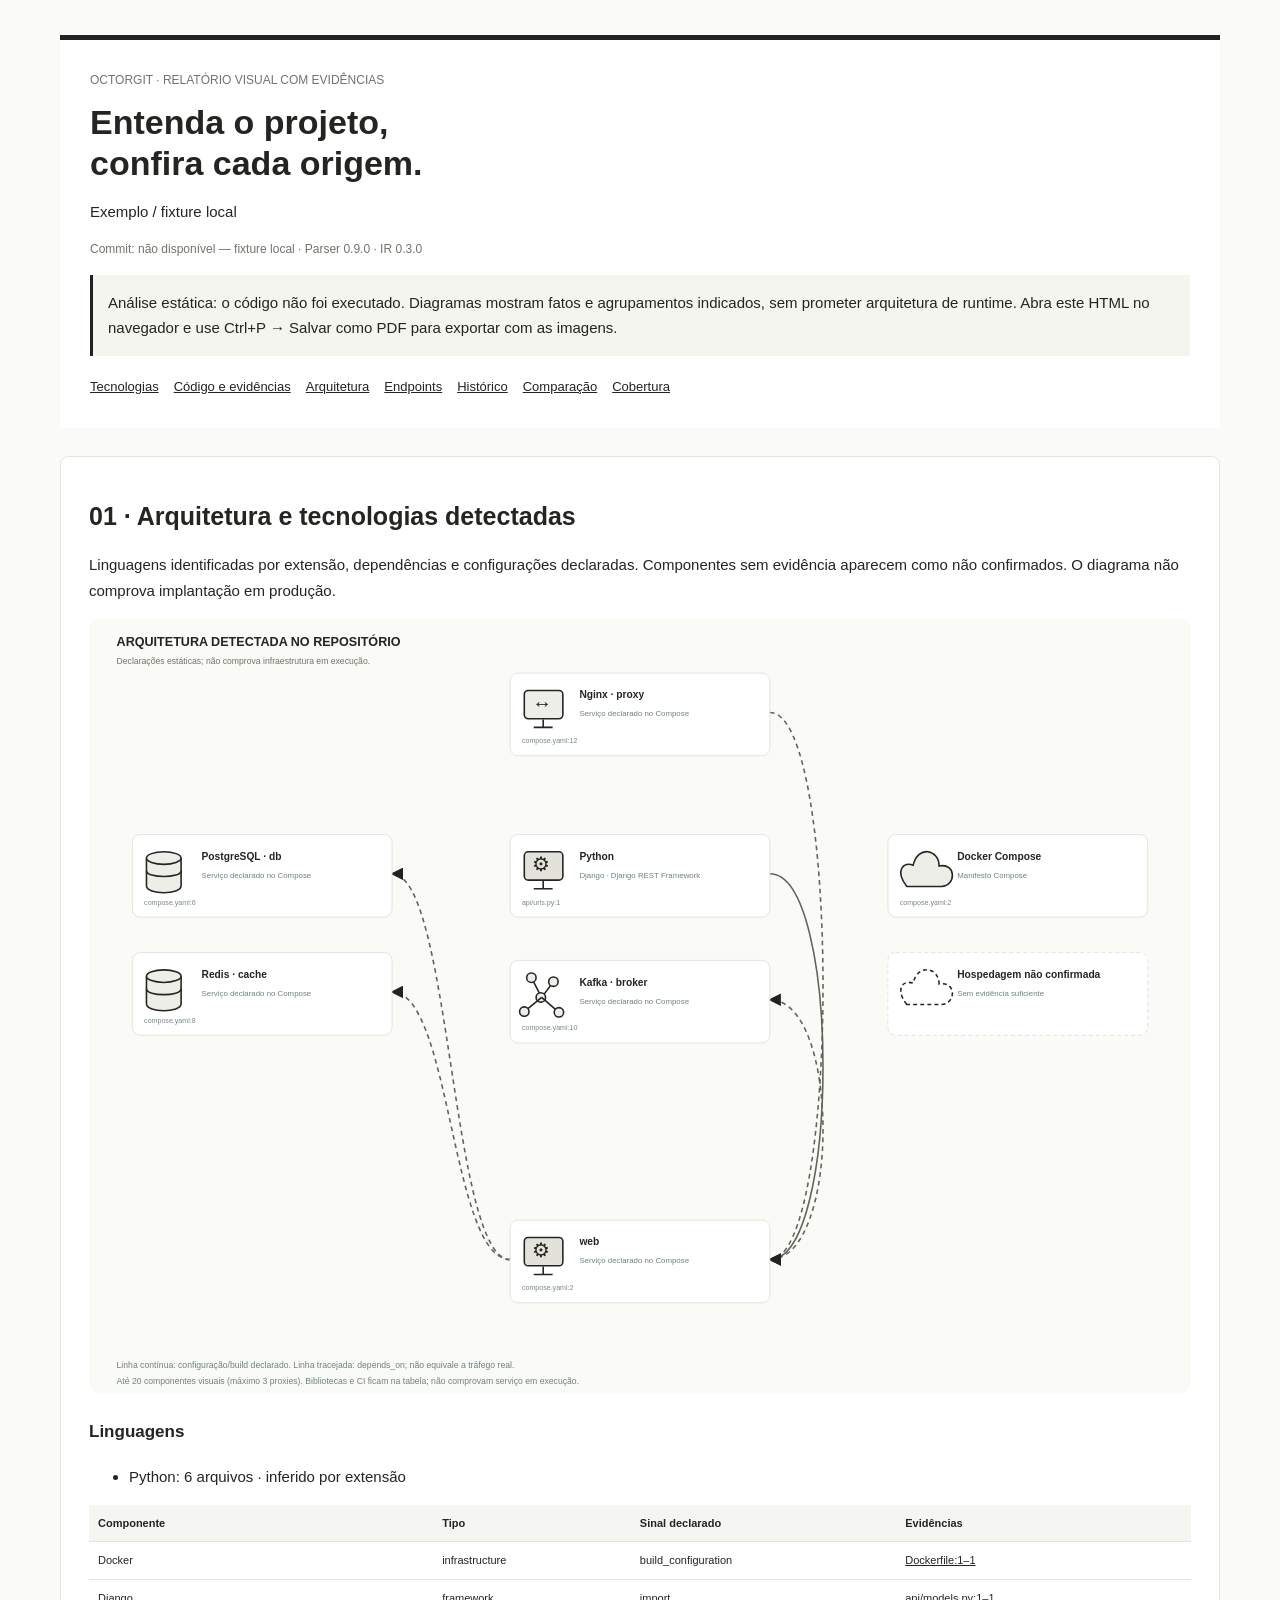
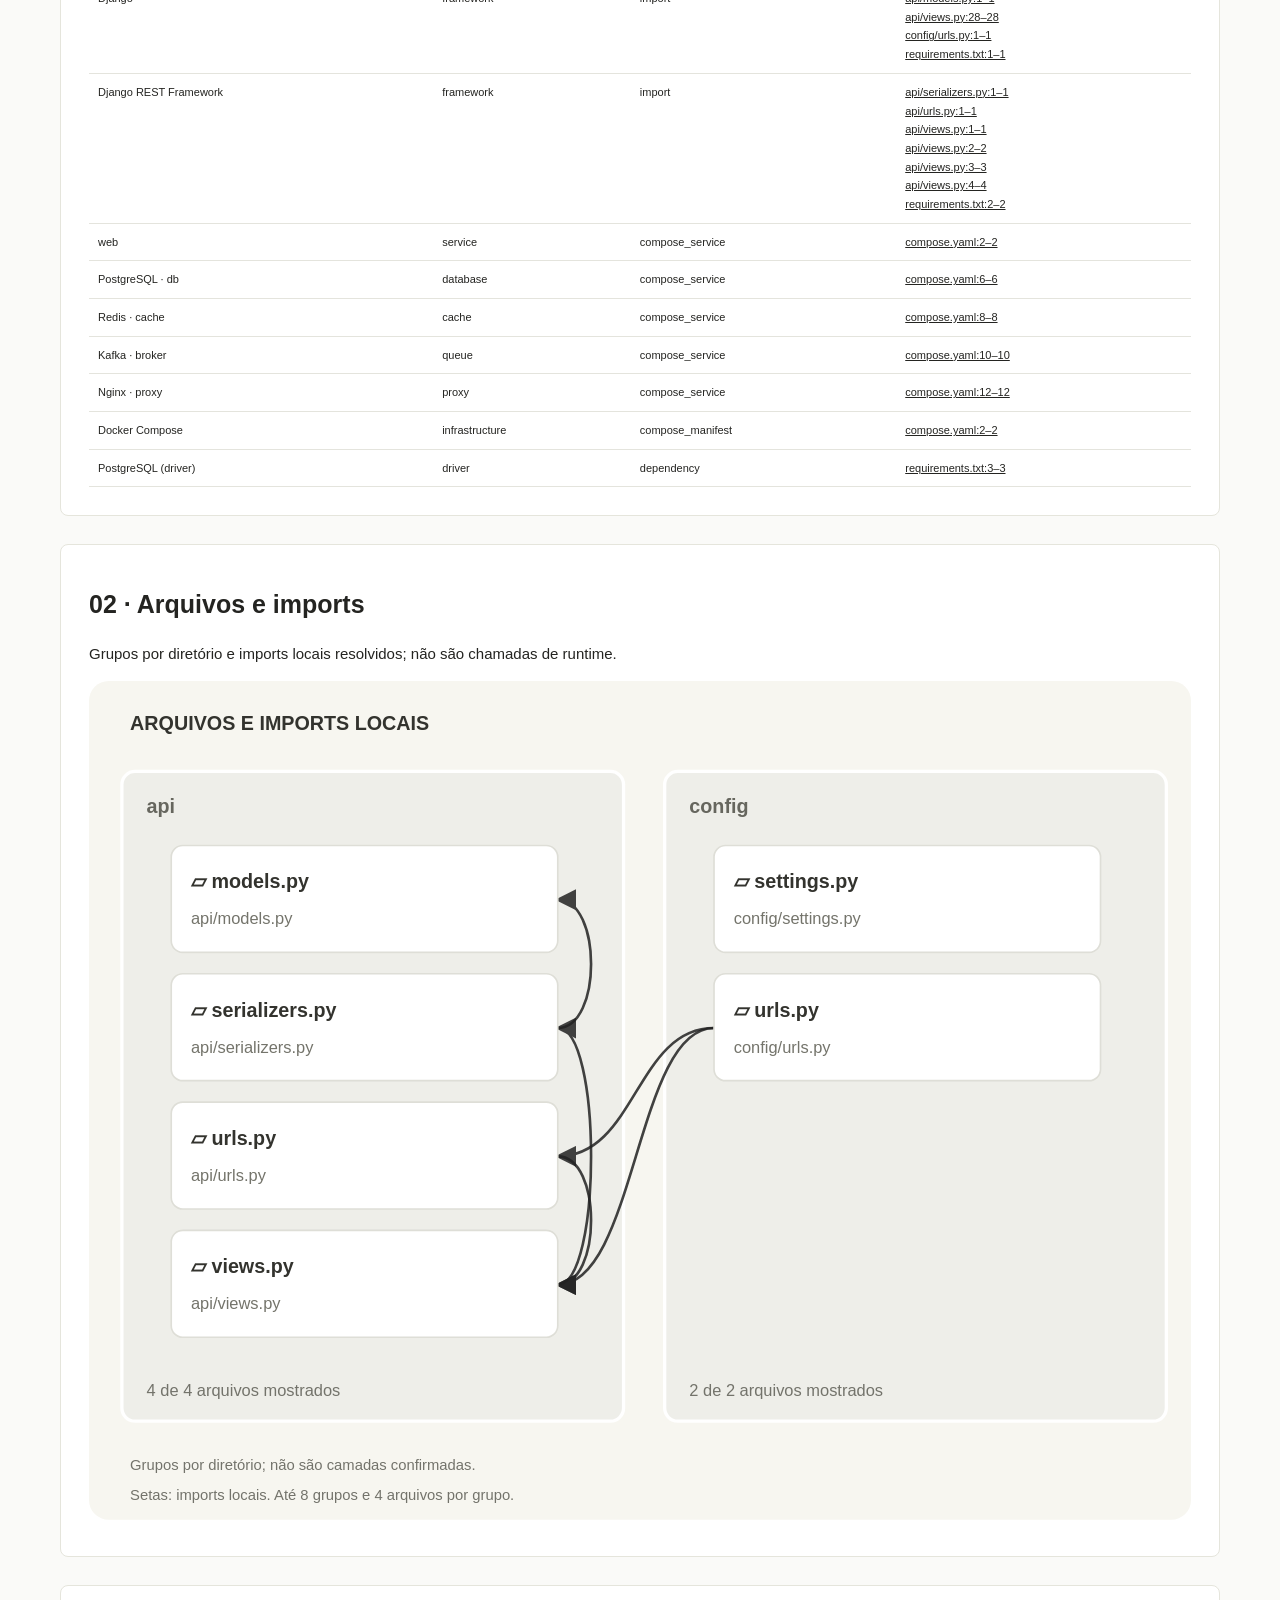
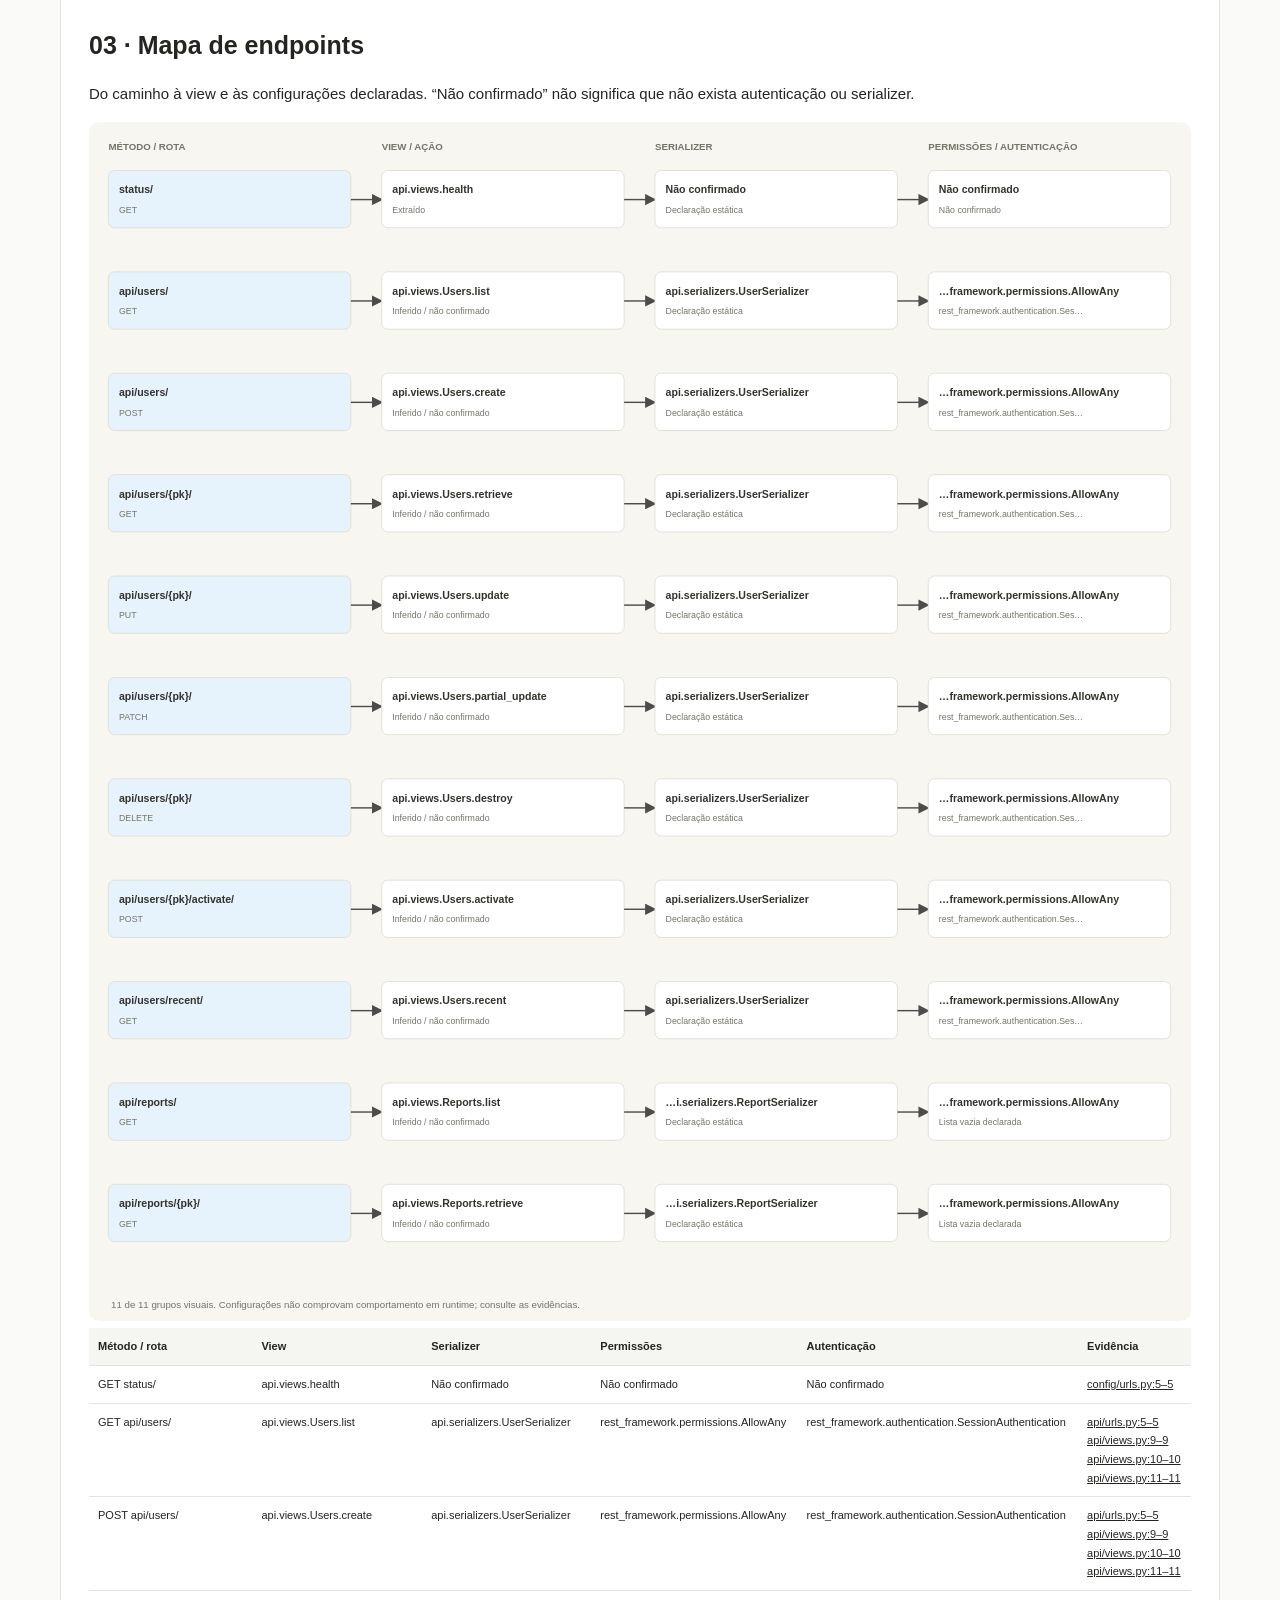
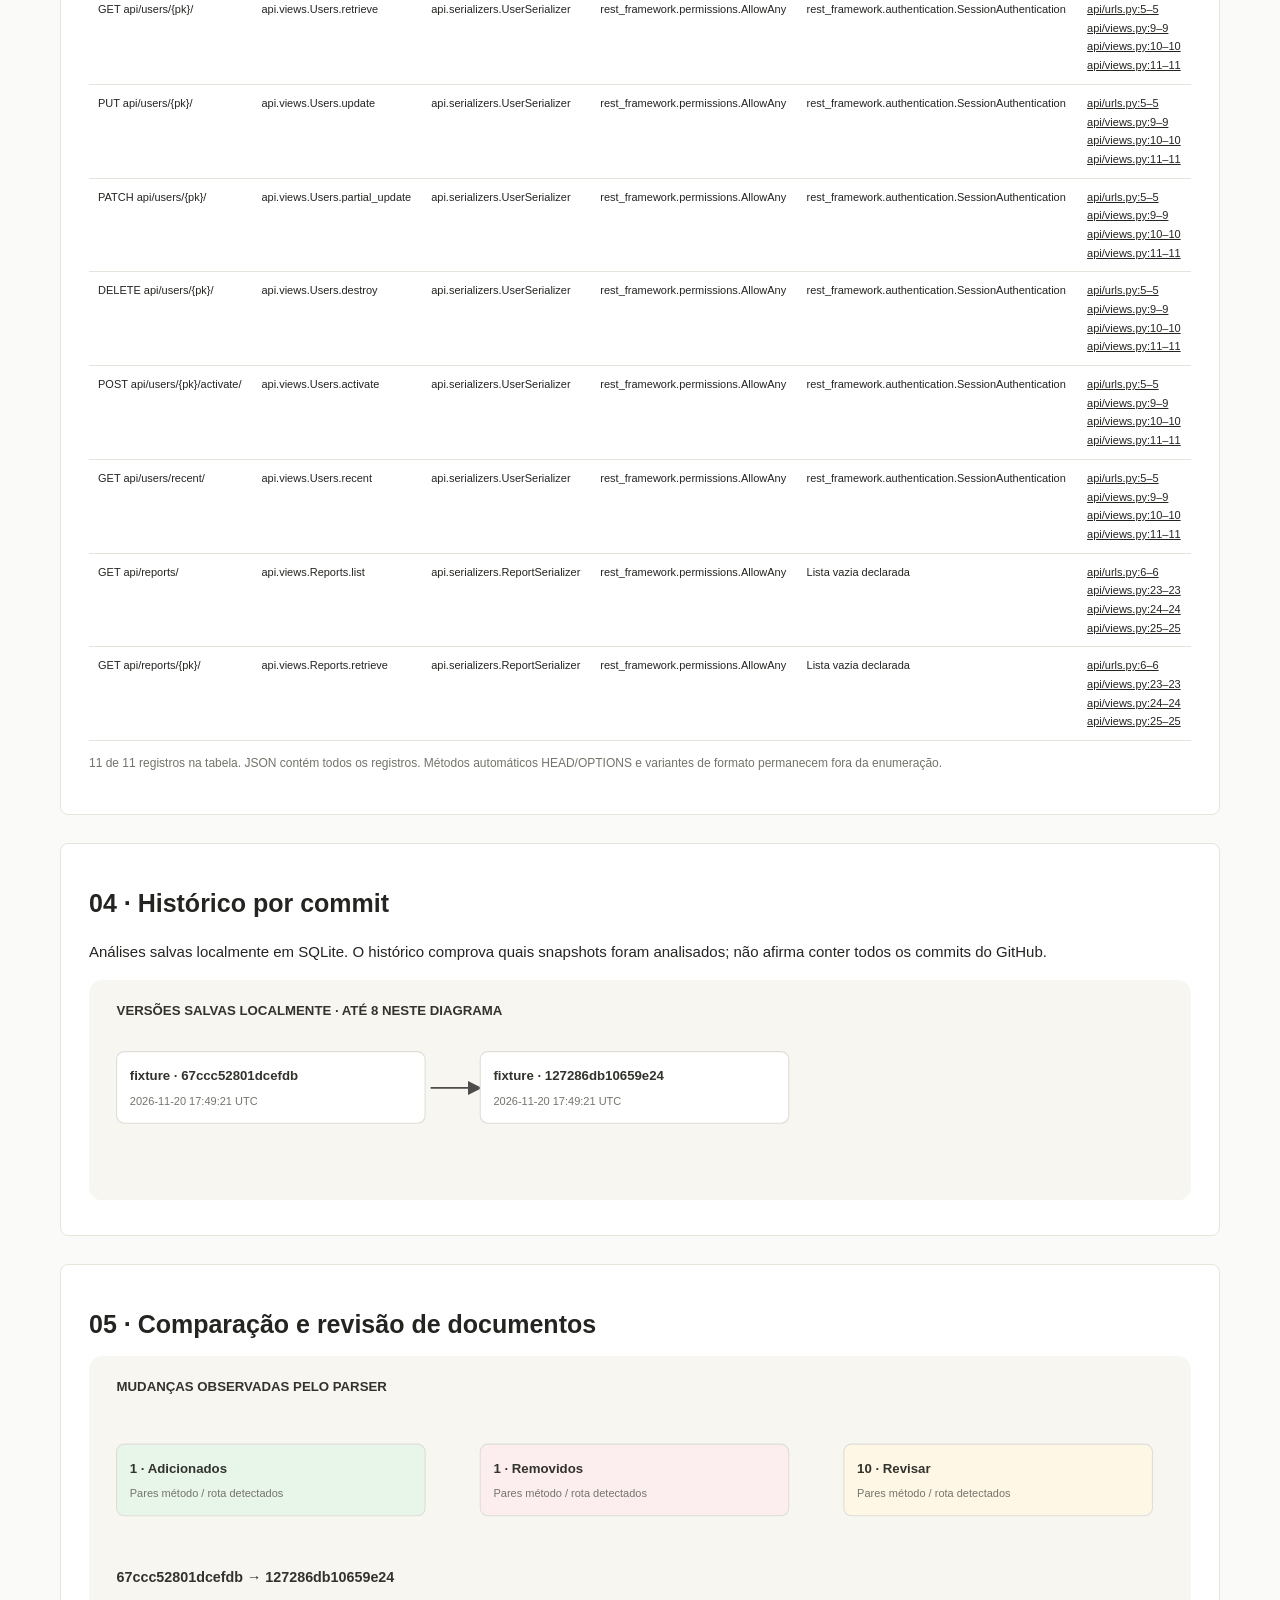
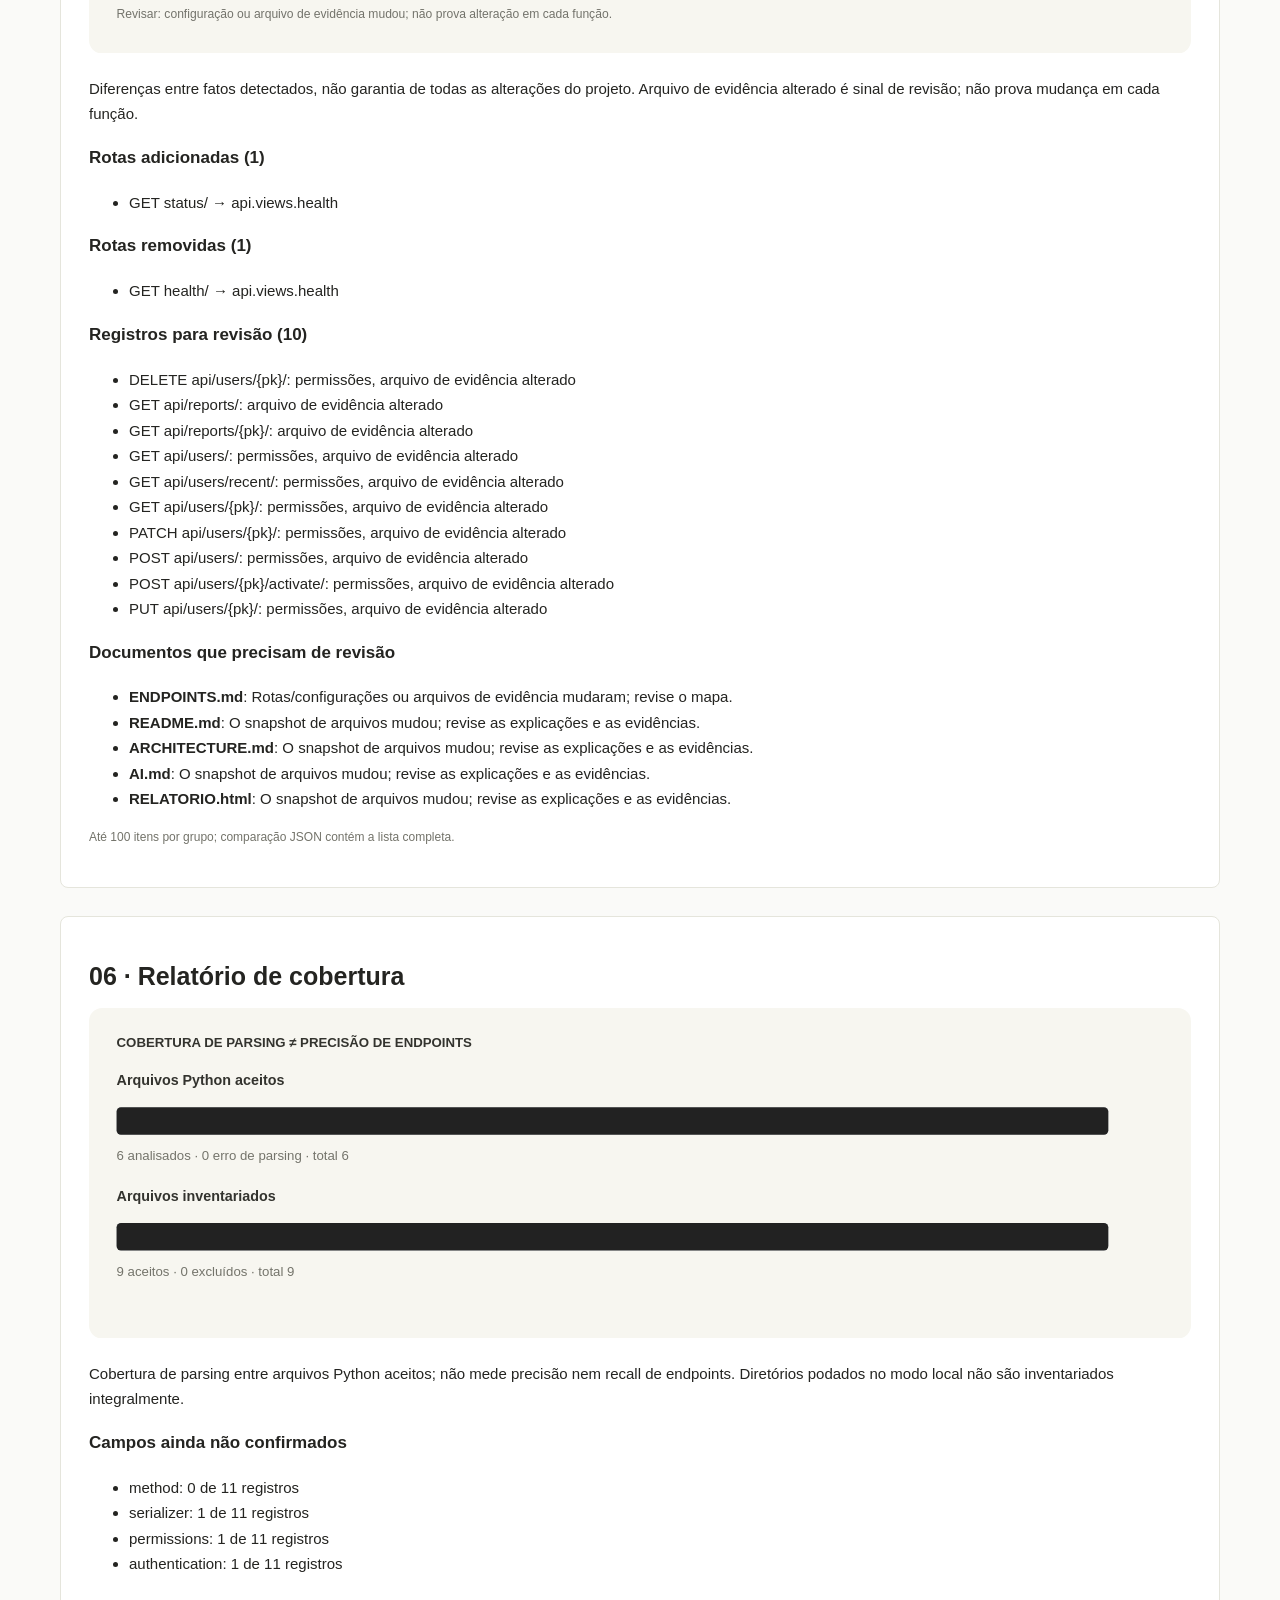
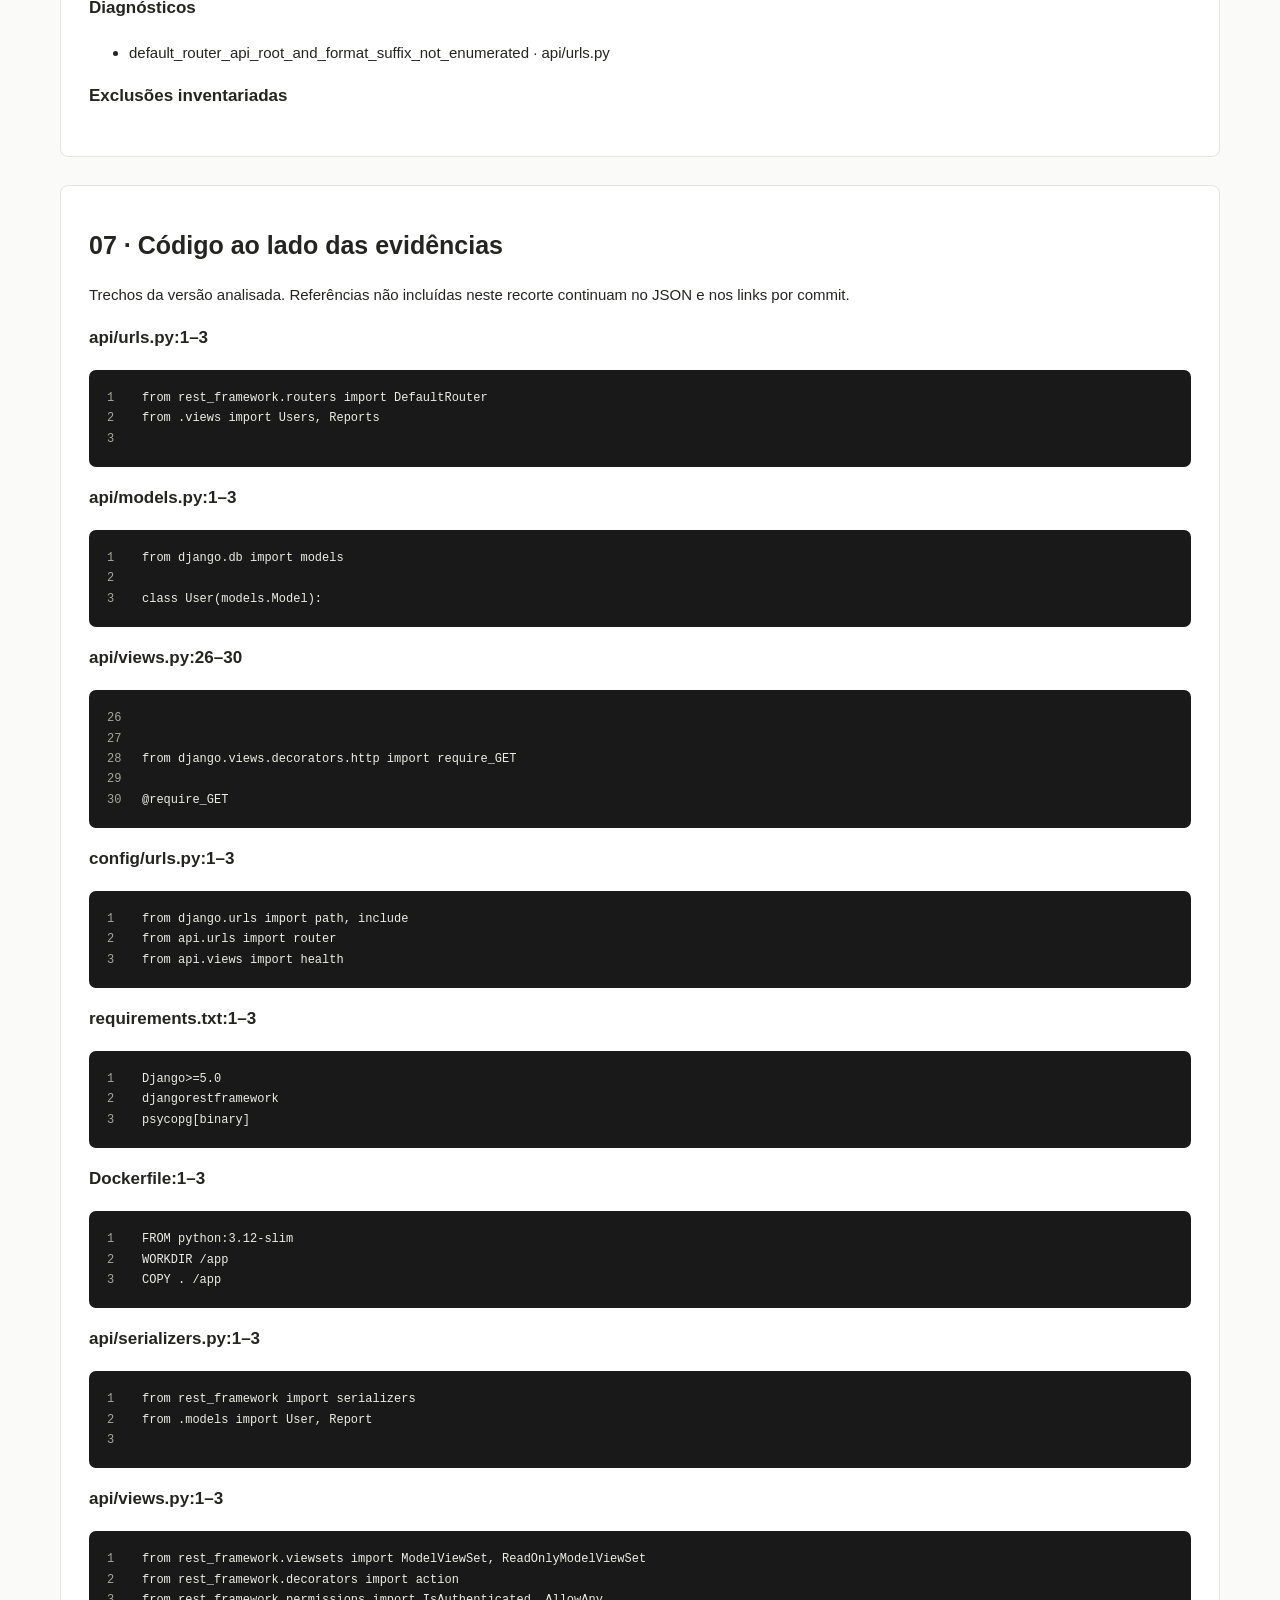
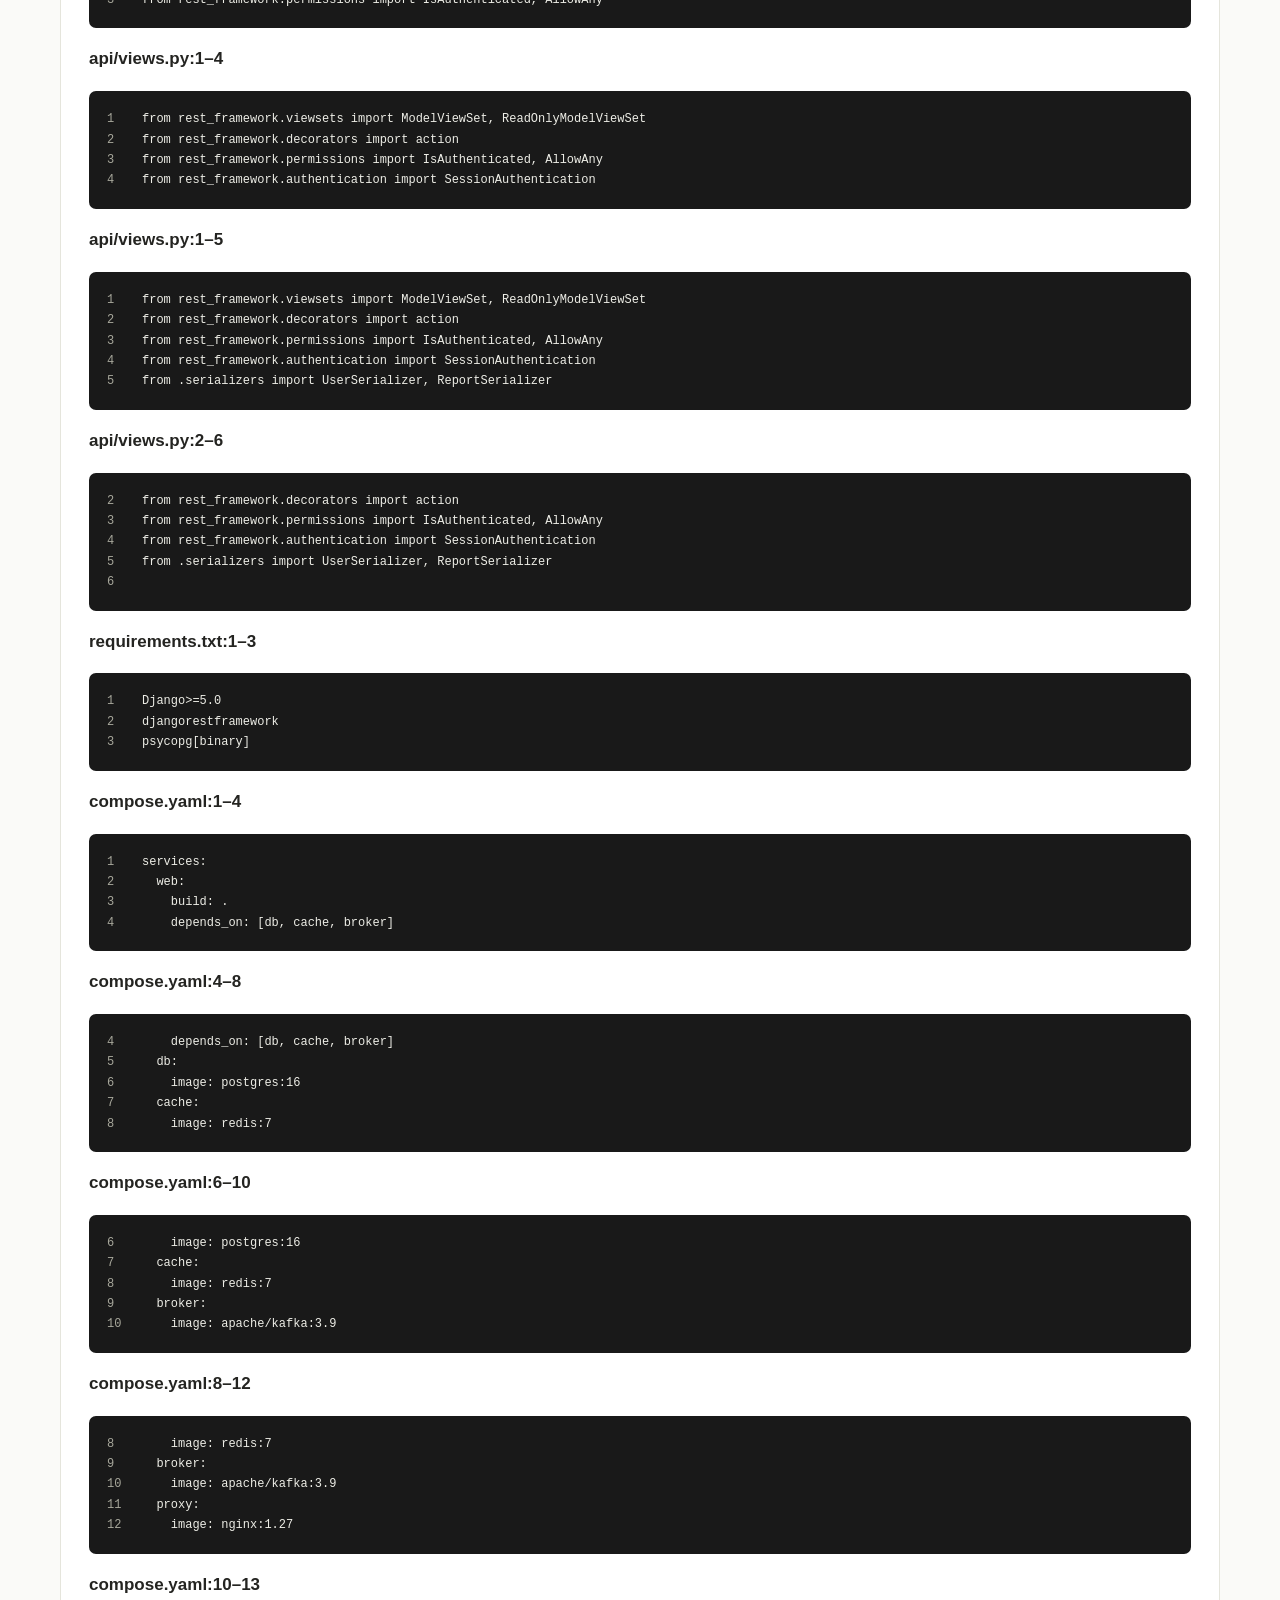
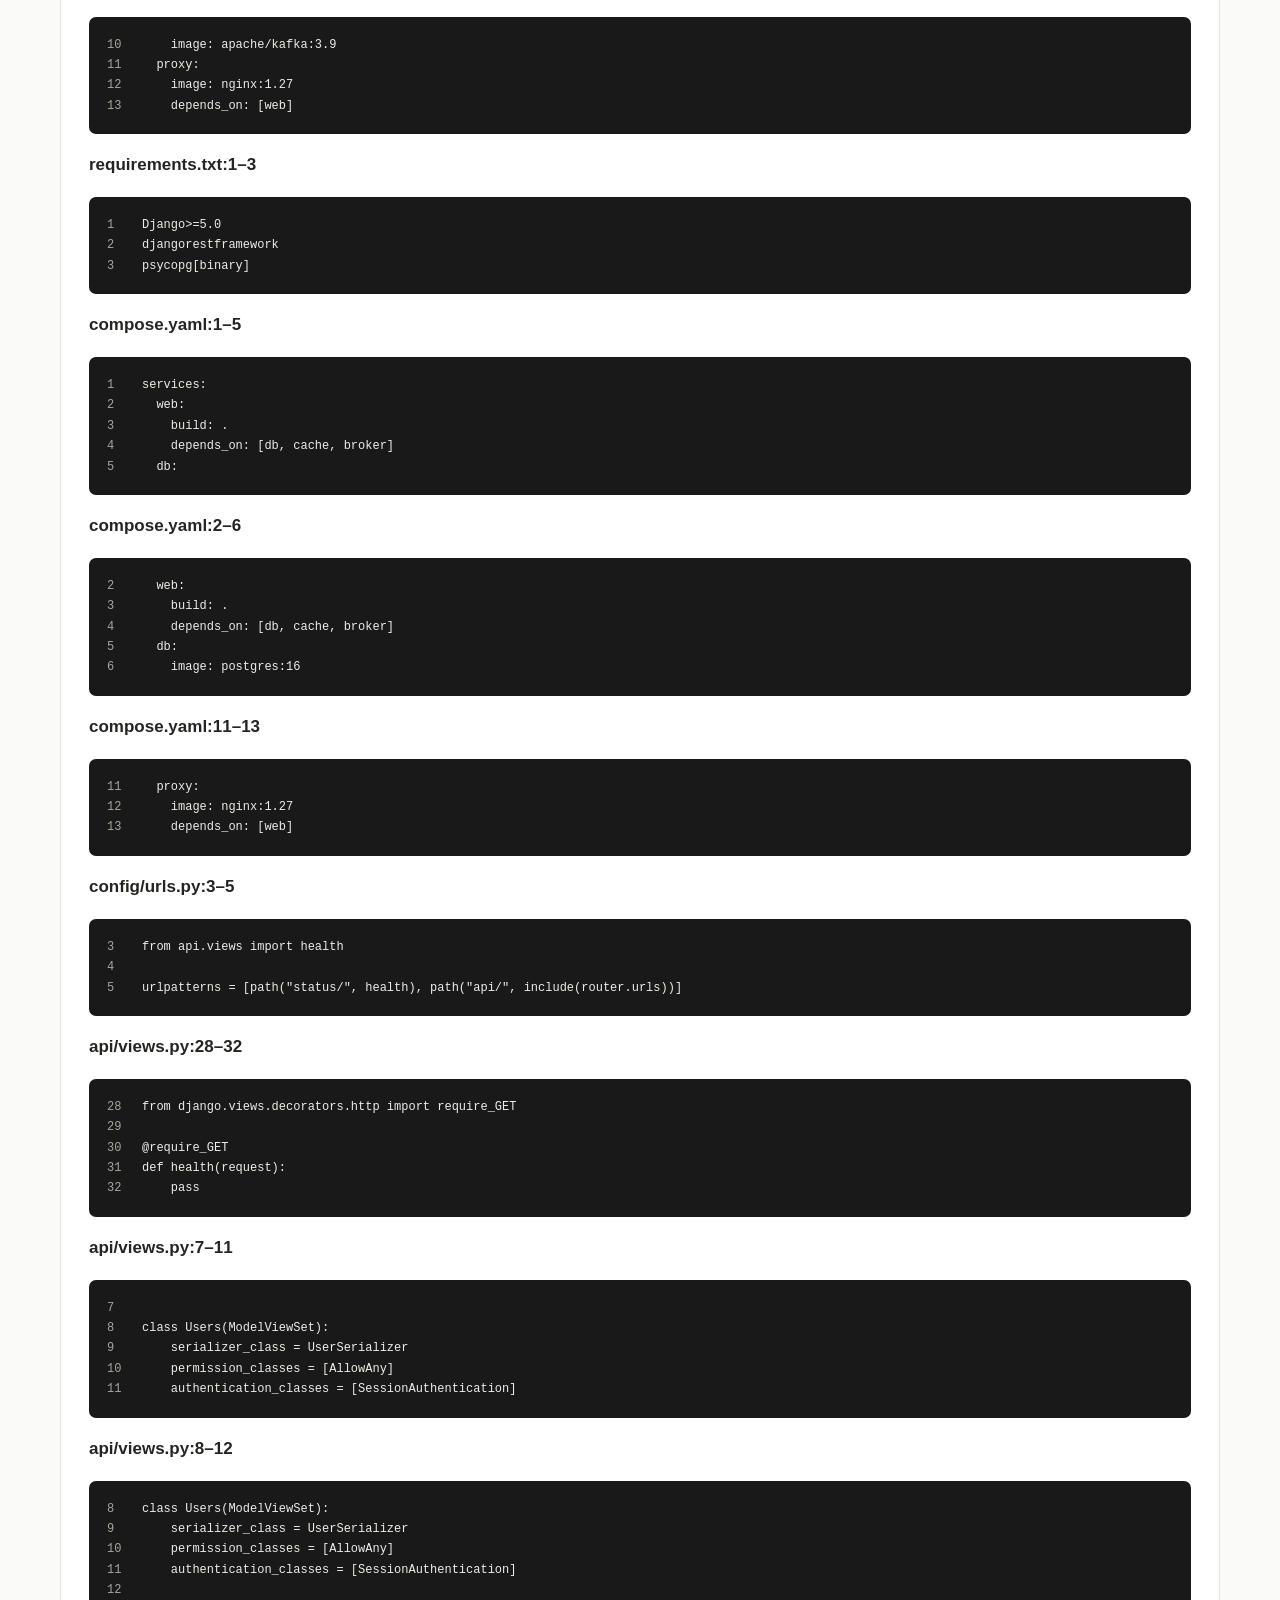
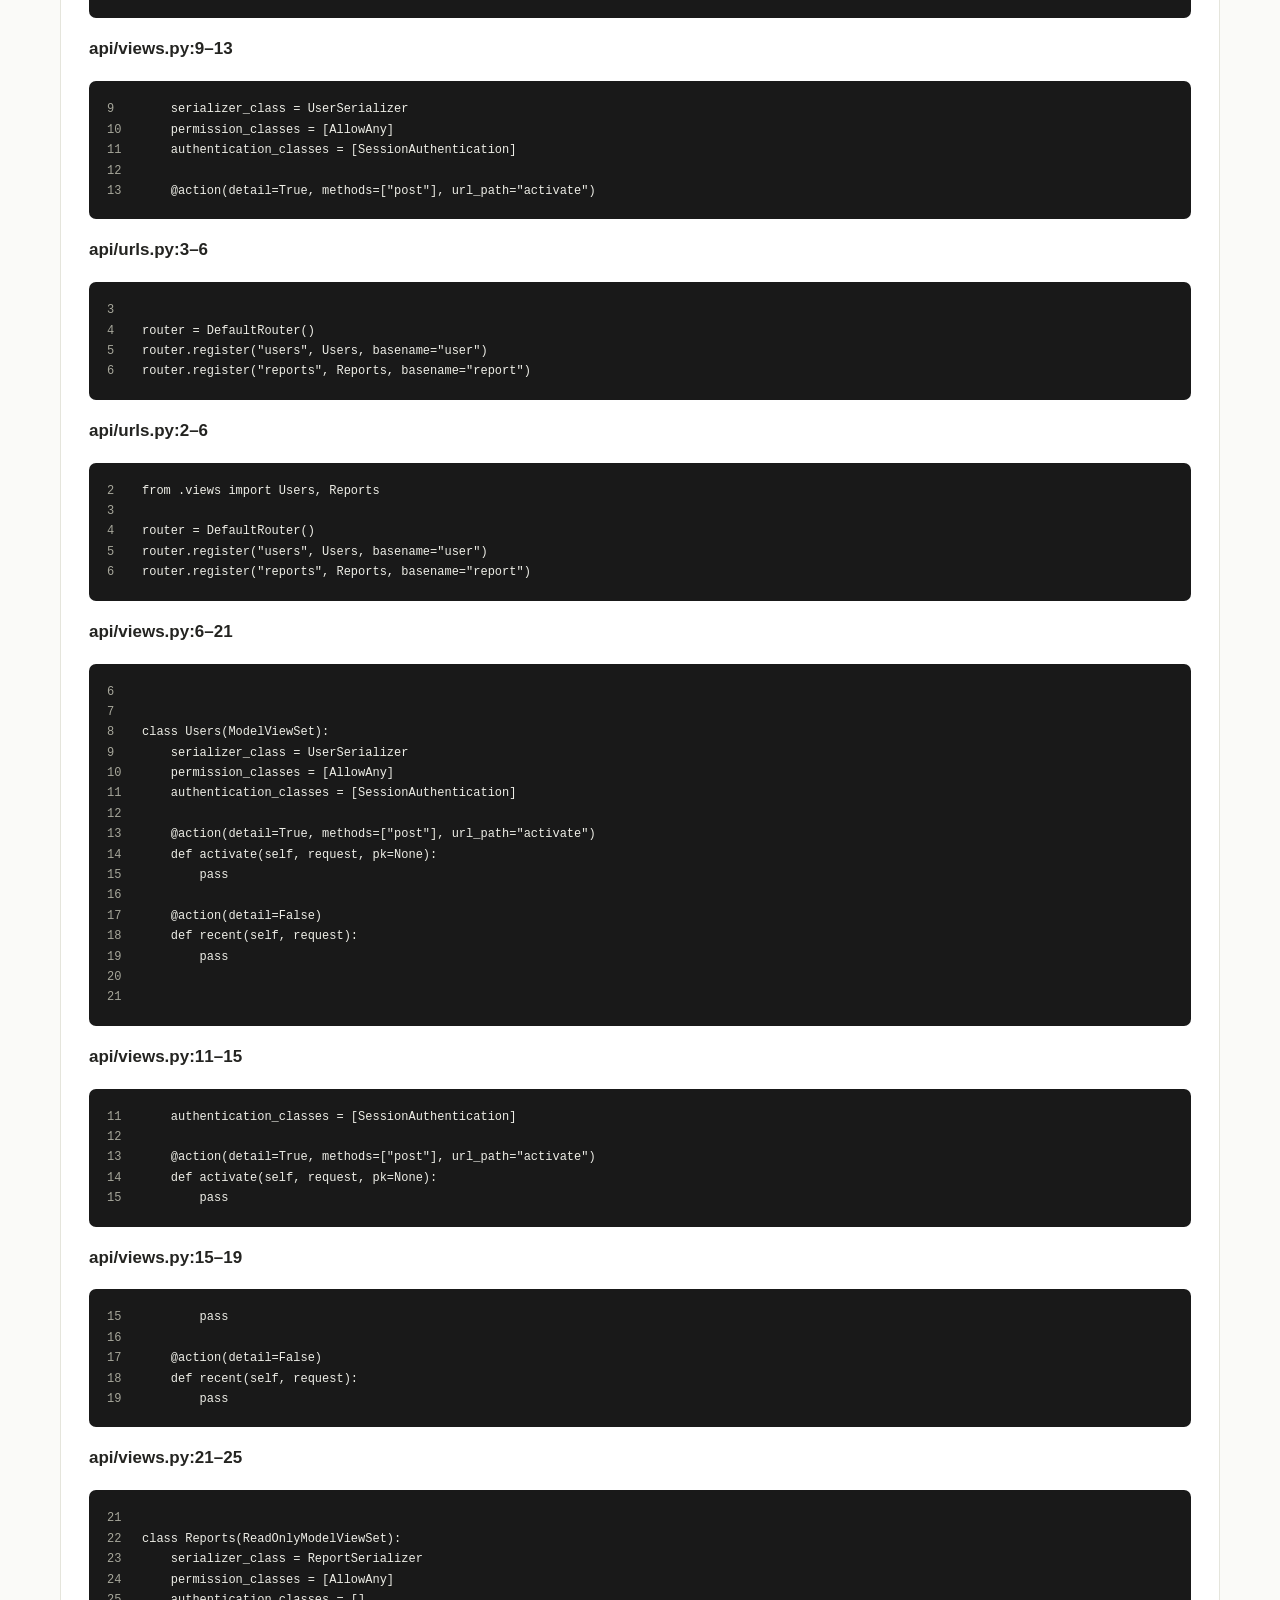
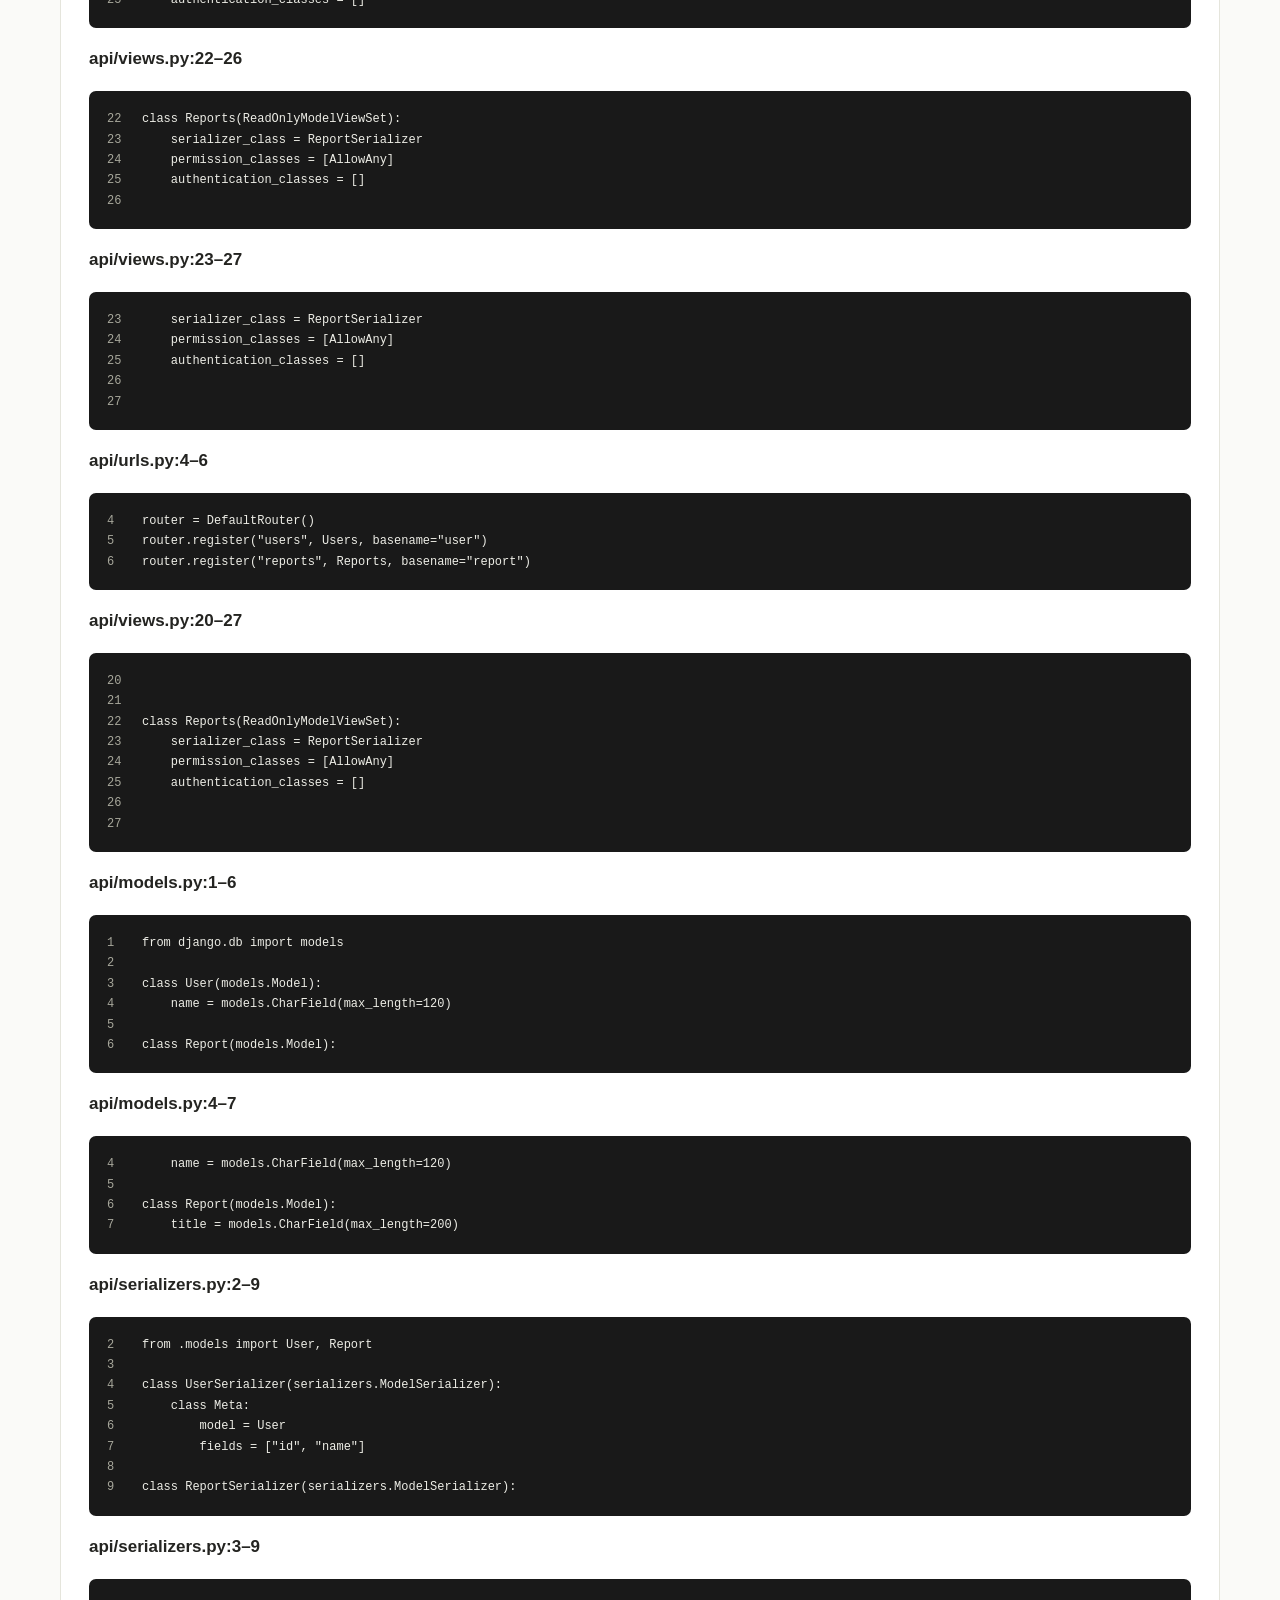
==== commit c9ca6785: "Adapt Stitch monochrome dashboard with interactive architecture and evidence panes" ====
--- a/VER_EXEMPLO_VISUAL.html
+++ b/VER_EXEMPLO_VISUAL.html
@@ -1 +1 @@
-<!doctype html><html lang="pt-BR"><head><meta charset="utf-8"><meta name="viewport" content="width=device-width,initial-scale=1"><meta http-equiv="Content-Security-Policy" content="default-src 'none'; style-src 'unsafe-inline'; img-src data:; base-uri 'none'; form-action 'none'"><title>OctorGit · Relatório visual</title><style>body{font:15px/1.7 "Segoe UI",Arial,sans-serif;background:#f4f7fa;color:#233744;margin:0}main{max-width:1160px;margin:auto;padding:35px}header{border-top:5px solid #4285f4;padding:30px;background:white}h1{font-size:34px;line-height:1.2;margin:12px 0}h2{font-size:25px;margin:10px 0}h3{font-size:17px}section{margin:28px 0;padding:28px;background:white;border:1px solid #e0e7ef;border-radius:8px;break-before:auto}svg{width:100%;height:auto}p,li{overflow-wrap:anywhere}a{color:#286bd3}nav{display:flex;flex-wrap:wrap;gap:15px;font-size:13px;margin-top:20px}.muted{font-size:12px;color:#718594}.notice{padding:15px;background:#eef5fd;border-left:3px solid #4285f4}.chart{margin:20px 0}.table-wrap{overflow:auto}table{border-collapse:collapse;width:100%;font-size:11px}th,td{padding:9px;border-bottom:1px solid #e2eaf1;text-align:left;vertical-align:top;overflow-wrap:anywhere}th{background:#f1f5fa}code,pre{font:12px/1.7 Consolas,monospace}pre{white-space:pre-wrap;overflow-wrap:anywhere;background:#142630;color:#dfecf4;padding:18px;border-radius:7px}.code-row{display:block}.number{display:inline-block;width:35px;color:#83a5bd;user-select:none}.evidence{font-size:12px;color:#5c788d}details{margin:12px 0}.stat{font-size:28px;color:#286bd3}@media print{body{background:white}main{padding:0;max-width:none}section{border:0;padding:12px 0;margin:14px 0}nav{display:none}svg{max-height:250mm}header{padding:15px 0}tr,pre{break-inside:avoid}details{display:block}a{color:#233744}h2,h3{break-after:avoid}a:after{content:none}}@page{size:A4;margin:14mm}</style></head><body><main><header><div class="muted">OCTORGIT · RELATÓRIO VISUAL COM EVIDÊNCIAS</div><h1>Entenda o projeto,<br>confira cada origem.</h1><p>Exemplo / fixture local</p><p class="muted">Commit: não disponível — fixture local · Parser 0.8.0 · IR 0.3.0</p><p class="notice">Análise estática: o código não foi executado. Diagramas mostram fatos e agrupamentos indicados, sem prometer arquitetura de runtime. Abra este HTML no navegador e use Ctrl+P → Salvar como PDF para exportar com as imagens.</p><nav><a href="#tecnologias">Tecnologias</a><a href="#codigo">Código e evidências</a><a href="#arquitetura">Arquitetura</a><a href="#endpoints">Endpoints</a><a href="#historico">Histórico</a><a href="#comparacao">Comparação</a><a href="#cobertura">Cobertura</a></nav></header><section id="tecnologias"><h2>01 · Arquitetura e tecnologias detectadas</h2><p>Linguagens identificadas por extensão, dependências e configurações declaradas. Componentes sem evidência aparecem como não confirmados. O diagrama não comprova implantação em produção.</p><svg xmlns="http://www.w3.org/2000/svg" viewBox="0 0 1400 985" role="img" aria-label="Arquitetura declarada · linguagem, banco e infraestrutura"><title>Arquitetura declarada · linguagem, banco e infraestrutura</title><defs><marker id="arrow-fb2d377b" markerWidth="8" markerHeight="8" refX="7" refY="4" orient="auto"><path d="M0 0 L8 4 L0 8 Z" fill="#4285f4"/></marker></defs><rect width="1400" height="985" rx="14" fill="#fcf5e9"/><text x="35" y="35" font-family="Segoe UI,Arial,sans-serif" font-size="16" fill="#193c43" font-weight="600">ARQUITETURA DETECTADA NO REPOSITÓRIO</text><text x="35" y="58" font-family="Segoe UI,Arial,sans-serif" font-size="11" fill="#728082" font-weight="400">Declarações estáticas; não comprova infraestrutura em execução.</text><path d="M865 325 C955 325, 955 815, 865.0 815" stroke="#326f83" stroke-width="2" fill="none" marker-end="url(#arrow-fb2d377b)"/><path d="M535.0 815 C460.0 815, 460.0 325, 385 325" stroke="#326f83" stroke-width="2" fill="none" marker-end="url(#arrow-fb2d377b)" stroke-dasharray="6 5"/><path d="M535.0 815 C460.0 815, 460.0 475, 385 475" stroke="#326f83" stroke-width="2" fill="none" marker-end="url(#arrow-fb2d377b)" stroke-dasharray="6 5"/><path d="M865.0 815 C955.0 815, 955.0 485, 865 485" stroke="#326f83" stroke-width="2" fill="none" marker-end="url(#arrow-fb2d377b)" stroke-dasharray="6 5"/><path d="M865.0 120 C955.0 120, 955.0 815, 865.0 815" stroke="#326f83" stroke-width="2" fill="none" marker-end="url(#arrow-fb2d377b)" stroke-dasharray="6 5"/><g><title>Código do projeto · Inventário do código</title><rect x="535" y="275" width="330" height="105" rx="10" fill="#fffbf4" stroke="#d7d6cb"/><rect x="553" y="297" width="49" height="36" rx="5" fill="#f3bd63" stroke="#193c43" stroke-width="2"/><path d="M577 334 v10 m-12 0 h24" stroke="#193c43" stroke-width="2"/><text x="563" y="322" font-family="Segoe UI,Arial,sans-serif" font-size="25" fill="#193c43" font-weight="400">⚙</text><text x="623" y="307" font-family="Segoe UI,Arial,sans-serif" font-size="13" fill="#193c43" font-weight="600">Python</text><text x="623" y="330" font-family="Segoe UI,Arial,sans-serif" font-size="10" fill="#6f8183" font-weight="400">Django · Django REST Framework</text><text x="550" y="364" font-family="Segoe UI,Arial,sans-serif" font-size="9" fill="#79898a" font-weight="400">api/urls.py:1</text></g><g><title>web · Serviço declarado no Compose</title><rect x="535.0" y="765" width="330" height="105" rx="10" fill="#fffbf4" stroke="#d7d6cb"/><rect x="553.0" y="787" width="49" height="36" rx="5" fill="#f3bd63" stroke="#193c43" stroke-width="2"/><path d="M577.0 824 v10 m-12 0 h24" stroke="#193c43" stroke-width="2"/><text x="563.0" y="812" font-family="Segoe UI,Arial,sans-serif" font-size="25" fill="#193c43" font-weight="400">⚙</text><text x="623.0" y="797" font-family="Segoe UI,Arial,sans-serif" font-size="13" fill="#193c43" font-weight="600">web</text><text x="623.0" y="820" font-family="Segoe UI,Arial,sans-serif" font-size="10" fill="#6f8183" font-weight="400">Serviço declarado no Compose</text><text x="550.0" y="854" font-family="Segoe UI,Arial,sans-serif" font-size="9" fill="#79898a" font-weight="400">compose.yaml:2</text></g><g><title>PostgreSQL · db · Serviço declarado no Compose</title><rect x="55" y="275" width="330" height="105" rx="10" fill="#fffbf4" stroke="#d7d6cb"/><path d="M73 305 V340 C73 352 117 352 117 340 V305" fill="#75bac1" stroke="#193c43" stroke-width="2"/><ellipse cx="95" cy="305" rx="22" ry="8" fill="#75bac1" stroke="#193c43" stroke-width="2"/><path d="M73 321 C73 331 117 331 117 321" fill="none" stroke="#193c43" stroke-width="2"/><text x="143" y="307" font-family="Segoe UI,Arial,sans-serif" font-size="13" fill="#193c43" font-weight="600">PostgreSQL · db</text><text x="143" y="330" font-family="Segoe UI,Arial,sans-serif" font-size="10" fill="#6f8183" font-weight="400">Serviço declarado no Compose</text><text x="70" y="364" font-family="Segoe UI,Arial,sans-serif" font-size="9" fill="#79898a" font-weight="400">compose.yaml:6</text></g><g><title>Redis · cache · Serviço declarado no Compose</title><rect x="55" y="425" width="330" height="105" rx="10" fill="#fffbf4" stroke="#d7d6cb"/><path d="M73 455 V490 C73 502 117 502 117 490 V455" fill="#75bac1" stroke="#193c43" stroke-width="2"/><ellipse cx="95" cy="455" rx="22" ry="8" fill="#75bac1" stroke="#193c43" stroke-width="2"/><path d="M73 471 C73 481 117 481 117 471" fill="none" stroke="#193c43" stroke-width="2"/><text x="143" y="457" font-family="Segoe UI,Arial,sans-serif" font-size="13" fill="#193c43" font-weight="600">Redis · cache</text><text x="143" y="480" font-family="Segoe UI,Arial,sans-serif" font-size="10" fill="#6f8183" font-weight="400">Serviço declarado no Compose</text><text x="70" y="514" font-family="Segoe UI,Arial,sans-serif" font-size="9" fill="#79898a" font-weight="400">compose.yaml:8</text></g><g><title>Kafka · broker · Serviço declarado no Compose</title><rect x="535" y="435" width="330" height="105" rx="10" fill="#fffbf4" stroke="#d7d6cb"/><line x1="575" y1="482" x2="562" y2="457" stroke="#193c43" stroke-width="2"/><circle cx="562" cy="457" r="6" fill="#75bac1" stroke="#193c43" stroke-width="2"/><line x1="575" y1="482" x2="590" y2="462" stroke="#193c43" stroke-width="2"/><circle cx="590" cy="462" r="6" fill="#75bac1" stroke="#193c43" stroke-width="2"/><line x1="575" y1="482" x2="574" y2="482" stroke="#193c43" stroke-width="2"/><circle cx="574" cy="482" r="6" fill="#75bac1" stroke="#193c43" stroke-width="2"/><line x1="575" y1="482" x2="553" y2="500" stroke="#193c43" stroke-width="2"/><circle cx="553" cy="500" r="6" fill="#75bac1" stroke="#193c43" stroke-width="2"/><line x1="575" y1="482" x2="597" y2="501" stroke="#193c43" stroke-width="2"/><circle cx="597" cy="501" r="6" fill="#75bac1" stroke="#193c43" stroke-width="2"/><text x="623" y="467" font-family="Segoe UI,Arial,sans-serif" font-size="13" fill="#193c43" font-weight="600">Kafka · broker</text><text x="623" y="490" font-family="Segoe UI,Arial,sans-serif" font-size="10" fill="#6f8183" font-weight="400">Serviço declarado no Compose</text><text x="550" y="524" font-family="Segoe UI,Arial,sans-serif" font-size="9" fill="#79898a" font-weight="400">compose.yaml:10</text></g><g><title>Nginx · proxy · Serviço declarado no Compose</title><rect x="535.0" y="70" width="330" height="105" rx="10" fill="#fffbf4" stroke="#d7d6cb"/><rect x="553.0" y="92" width="49" height="36" rx="5" fill="#75bac1" stroke="#193c43" stroke-width="2"/><path d="M577.0 129 v10 m-12 0 h24" stroke="#193c43" stroke-width="2"/><text x="563.0" y="117" font-family="Segoe UI,Arial,sans-serif" font-size="25" fill="#193c43" font-weight="400">↔</text><text x="623.0" y="102" font-family="Segoe UI,Arial,sans-serif" font-size="13" fill="#193c43" font-weight="600">Nginx · proxy</text><text x="623.0" y="125" font-family="Segoe UI,Arial,sans-serif" font-size="10" fill="#6f8183" font-weight="400">Serviço declarado no Compose</text><text x="550.0" y="159" font-family="Segoe UI,Arial,sans-serif" font-size="9" fill="#79898a" font-weight="400">compose.yaml:12</text></g><g><title>Docker Compose · Manifesto Compose</title><rect x="1015" y="275" width="330" height="105" rx="10" fill="#fffbf4" stroke="#d7d6cb"/><path d="M1039 341 C1023 321 1035 309 1047 314 C1053 288 1080 294 1080 315 C1102 311 1102 340 1083 341 Z" fill="#75bac1" stroke="#193c43" stroke-width="2"/><text x="1103" y="307" font-family="Segoe UI,Arial,sans-serif" font-size="13" fill="#193c43" font-weight="600">Docker Compose</text><text x="1103" y="330" font-family="Segoe UI,Arial,sans-serif" font-size="10" fill="#6f8183" font-weight="400">Manifesto Compose</text><text x="1030" y="364" font-family="Segoe UI,Arial,sans-serif" font-size="9" fill="#79898a" font-weight="400">compose.yaml:2</text></g><g><title>Hospedagem não confirmada · Sem evidência suficiente</title><rect x="1015" y="425" width="330" height="105" rx="10" fill="#fffbf4" stroke="#d7d6cb" stroke-dasharray="5 4"/><path d="M1039 491 C1023 471 1035 459 1047 464 C1053 438 1080 444 1080 465 C1102 461 1102 490 1083 491 Z" fill="#fffdf8" stroke="#193c43" stroke-width="2" stroke-dasharray="5 4"/><text x="1103" y="457" font-family="Segoe UI,Arial,sans-serif" font-size="13" fill="#193c43" font-weight="600">Hospedagem não confirmada</text><text x="1103" y="480" font-family="Segoe UI,Arial,sans-serif" font-size="10" fill="#6f8183" font-weight="400">Sem evidência suficiente</text></g><text x="35" y="953" font-family="Segoe UI,Arial,sans-serif" font-size="11" fill="#6f8183" font-weight="400">Linha contínua: configuração/build declarado. Linha tracejada: depends_on; não equivale a tráfego real.</text><text x="35" y="973" font-family="Segoe UI,Arial,sans-serif" font-size="11" fill="#6f8183" font-weight="400">Até 20 componentes visuais (máximo 3 proxies). Bibliotecas e CI ficam na tabela; não comprovam serviço em execução.</text></svg><h3>Linguagens</h3><ul><li>Python: 6 arquivos · inferido por extensão</li></ul><div class="table-wrap"><table><thead><tr><th>Componente</th><th>Tipo</th><th>Sinal declarado</th><th>Evidências</th></tr></thead><tbody><tr><td>Docker</td><td>infrastructure</td><td>build_configuration</td><td><a href="#snippet-e16e9db0af515426da6b">Dockerfile:1–1</a></td></tr><tr><td>Django</td><td>framework</td><td>import</td><td><a href="#snippet-3789b79b9a5ed6e592d4">api/models.py:1–1</a><br><a href="#snippet-177fc65c2c64449869f5">api/views.py:28–28</a><br><a href="#snippet-b39517d6bc8e2e5e696f">config/urls.py:1–1</a><br><a href="#snippet-8d695e40e2883b68ffc3">requirements.txt:1–1</a></td></tr><tr><td>Django REST Framework</td><td>framework</td><td>import</td><td><a href="#snippet-a8db36751ffc0b40ffa8">api/serializers.py:1–1</a><br><a href="#snippet-139732673e272db59605">api/urls.py:1–1</a><br><a href="#snippet-50c0854c6d74f73b3db4">api/views.py:1–1</a><br><a href="#snippet-1f43d6fac961f293d4b6">api/views.py:2–2</a><br><a href="#snippet-0dfd995b166cbaef7469">api/views.py:3–3</a><br><a href="#snippet-924589951fcace8ab2a5">api/views.py:4–4</a><br><a href="#snippet-23e7f8843725ee5eb519">requirements.txt:2–2</a></td></tr><tr><td>web</td><td>service</td><td>compose_service</td><td><a href="#snippet-3ad35b1925c31cc9ec78">compose.yaml:2–2</a></td></tr><tr><td>PostgreSQL · db</td><td>database</td><td>compose_service</td><td><a href="#snippet-95deb186979feed590cb">compose.yaml:6–6</a></td></tr><tr><td>Redis · cache</td><td>cache</td><td>compose_service</td><td><a href="#snippet-eceb0d5f91f43031e009">compose.yaml:8–8</a></td></tr><tr><td>Kafka · broker</td><td>queue</td><td>compose_service</td><td><a href="#snippet-3ad8138cbcd39894015f">compose.yaml:10–10</a></td></tr><tr><td>Nginx · proxy</td><td>proxy</td><td>compose_service</td><td><a href="#snippet-779d98004038649d8d38">compose.yaml:12–12</a></td></tr><tr><td>Docker Compose</td><td>infrastructure</td><td>compose_manifest</td><td><a href="#snippet-3ad35b1925c31cc9ec78">compose.yaml:2–2</a></td></tr><tr><td>PostgreSQL (driver)</td><td>driver</td><td>dependency</td><td><a href="#snippet-448074ed59a60fbea026">requirements.txt:3–3</a></td></tr></tbody></table></div></section><section id="arquitetura"><h2>02 · Arquivos e imports</h2><p>Grupos por diretório e imports locais resolvidos; não são chamadas de runtime.</p><svg xmlns="http://www.w3.org/2000/svg" viewBox="0 0 670 510" role="img" aria-label="Arquitetura · arquivos e imports locais"><title>Arquitetura · arquivos e imports locais</title><defs><marker id="arrow-cbd5899f" markerWidth="8" markerHeight="8" refX="7" refY="4" orient="auto"><path d="M0 0 L8 4 L0 8 Z" fill="#4285f4"/></marker></defs><rect width="670" height="510" rx="12" fill="#f2f5f8"/><text x="25" y="30" font-family="Segoe UI,Arial,sans-serif" font-size="12" fill="#334452" font-weight="600">ARQUIVOS E IMPORTS LOCAIS</text><rect x="20" y="55" width="305" height="395" rx="8" fill="#e3f3fb" stroke="#fff" stroke-width="2"/><text x="35" y="80" font-family="Segoe UI,Arial,sans-serif" font-size="12" fill="#5c7a8d" font-weight="600">api</text><text x="35" y="435" font-family="Segoe UI,Arial,sans-serif" font-size="10" fill="#78909f" font-weight="400">4 de 4 arquivos mostrados</text><rect x="350" y="55" width="305" height="395" rx="8" fill="#e3f3fb" stroke="#fff" stroke-width="2"/><text x="365" y="80" font-family="Segoe UI,Arial,sans-serif" font-size="12" fill="#5c7a8d" font-weight="600">config</text><text x="365" y="435" font-family="Segoe UI,Arial,sans-serif" font-size="10" fill="#78909f" font-weight="400">2 de 2 arquivos mostrados</text><path d="M285 211 C312 211, 312 133, 285 133" stroke="#4285f4" stroke-width="1.6" fill="none" marker-end="url(#arrow-cbd5899f)" opacity=".85"/><path d="M285 289 C312 289, 312 367, 285 367" stroke="#4285f4" stroke-width="1.6" fill="none" marker-end="url(#arrow-cbd5899f)" opacity=".85"/><path d="M285 367 C312 367, 312 211, 285 211" stroke="#4285f4" stroke-width="1.6" fill="none" marker-end="url(#arrow-cbd5899f)" opacity=".85"/><path d="M380 211 C332.5 211, 332.5 289, 285 289" stroke="#4285f4" stroke-width="1.6" fill="none" marker-end="url(#arrow-cbd5899f)" opacity=".85"/><path d="M380 211 C332.5 211, 332.5 367, 285 367" stroke="#4285f4" stroke-width="1.6" fill="none" marker-end="url(#arrow-cbd5899f)" opacity=".85"/><g><title>▱ models.py: api/models.py</title><rect x="50" y="100" width="235" height="65" rx="7" fill="#ffffff" stroke="#cfdbe5"/><text x="62" y="126" font-family="Segoe UI,Arial,sans-serif" font-size="12" fill="#334452" font-weight="600">▱ models.py</text><text x="62" y="148" font-family="Segoe UI,Arial,sans-serif" font-size="10" fill="#6c8192" font-weight="400">api/models.py</text></g><g><title>▱ serializers.py: api/serializers.py</title><rect x="50" y="178" width="235" height="65" rx="7" fill="#ffffff" stroke="#cfdbe5"/><text x="62" y="204" font-family="Segoe UI,Arial,sans-serif" font-size="12" fill="#334452" font-weight="600">▱ serializers.py</text><text x="62" y="226" font-family="Segoe UI,Arial,sans-serif" font-size="10" fill="#6c8192" font-weight="400">api/serializers.py</text></g><g><title>▱ urls.py: api/urls.py</title><rect x="50" y="256" width="235" height="65" rx="7" fill="#ffffff" stroke="#cfdbe5"/><text x="62" y="282" font-family="Segoe UI,Arial,sans-serif" font-size="12" fill="#334452" font-weight="600">▱ urls.py</text><text x="62" y="304" font-family="Segoe UI,Arial,sans-serif" font-size="10" fill="#6c8192" font-weight="400">api/urls.py</text></g><g><title>▱ views.py: api/views.py</title><rect x="50" y="334" width="235" height="65" rx="7" fill="#ffffff" stroke="#cfdbe5"/><text x="62" y="360" font-family="Segoe UI,Arial,sans-serif" font-size="12" fill="#334452" font-weight="600">▱ views.py</text><text x="62" y="382" font-family="Segoe UI,Arial,sans-serif" font-size="10" fill="#6c8192" font-weight="400">api/views.py</text></g><g><title>▱ settings.py: config/settings.py</title><rect x="380" y="100" width="235" height="65" rx="7" fill="#ffffff" stroke="#cfdbe5"/><text x="392" y="126" font-family="Segoe UI,Arial,sans-serif" font-size="12" fill="#334452" font-weight="600">▱ settings.py</text><text x="392" y="148" font-family="Segoe UI,Arial,sans-serif" font-size="10" fill="#6c8192" font-weight="400">config/settings.py</text></g><g><title>▱ urls.py: config/urls.py</title><rect x="380" y="178" width="235" height="65" rx="7" fill="#ffffff" stroke="#cfdbe5"/><text x="392" y="204" font-family="Segoe UI,Arial,sans-serif" font-size="12" fill="#334452" font-weight="600">▱ urls.py</text><text x="392" y="226" font-family="Segoe UI,Arial,sans-serif" font-size="10" fill="#6c8192" font-weight="400">config/urls.py</text></g><text x="25" y="480" font-family="Segoe UI,Arial,sans-serif" font-size="9" fill="#78909f" font-weight="400">Grupos por diretório; não são camadas confirmadas.</text><text x="25" y="498" font-family="Segoe UI,Arial,sans-serif" font-size="9" fill="#78909f" font-weight="400">Setas: imports locais. Até 8 grupos e 4 arquivos por grupo.</text></svg></section><section id="endpoints"><h2>03 · Mapa de endpoints</h2><p>Do caminho à view e às configurações declaradas. “Não confirmado” não significa que não exista autenticação ou serializer.</p><svg xmlns="http://www.w3.org/2000/svg" viewBox="0 0 1250 1360" role="img" aria-label="Mapa de endpoints · configuração declarada"><title>Mapa de endpoints · configuração declarada</title><defs><marker id="arrow-1aaa44bc" markerWidth="8" markerHeight="8" refX="7" refY="4" orient="auto"><path d="M0 0 L8 4 L0 8 Z" fill="#4285f4"/></marker></defs><rect width="1250" height="1360" rx="12" fill="#f2f5f8"/><text x="22" y="32" font-family="Segoe UI,Arial,sans-serif" font-size="11" fill="#6c8192" font-weight="600">MÉTODO / ROTA</text><text x="332" y="32" font-family="Segoe UI,Arial,sans-serif" font-size="11" fill="#6c8192" font-weight="600">VIEW / AÇÃO</text><text x="642" y="32" font-family="Segoe UI,Arial,sans-serif" font-size="11" fill="#6c8192" font-weight="600">SERIALIZER</text><text x="952" y="32" font-family="Segoe UI,Arial,sans-serif" font-size="11" fill="#6c8192" font-weight="600">PERMISSÕES / AUTENTICAÇÃO</text><g><title>status/: GET</title><rect x="22" y="55" width="275" height="65" rx="7" fill="#e6f3fc" stroke="#cfdbe5"/><text x="34" y="81" font-family="Segoe UI,Arial,sans-serif" font-size="12" fill="#334452" font-weight="600">status/</text><text x="34" y="103" font-family="Segoe UI,Arial,sans-serif" font-size="10" fill="#6c8192" font-weight="400">GET</text></g><path d="M297 88 C332 88, 297 88, 332 88" stroke="#4285f4" stroke-width="1.6" fill="none" marker-end="url(#arrow-1aaa44bc)" opacity=".8"/><g><title>api.views.health: Extraído</title><rect x="332" y="55" width="275" height="65" rx="7" fill="white" stroke="#cfdbe5"/><text x="344" y="81" font-family="Segoe UI,Arial,sans-serif" font-size="12" fill="#334452" font-weight="600">api.views.health</text><text x="344" y="103" font-family="Segoe UI,Arial,sans-serif" font-size="10" fill="#6c8192" font-weight="400">Extraído</text></g><path d="M607 88 C642 88, 607 88, 642 88" stroke="#4285f4" stroke-width="1.6" fill="none" marker-end="url(#arrow-1aaa44bc)" opacity=".8"/><g><title>Não confirmado: Declaração estática</title><rect x="642" y="55" width="275" height="65" rx="7" fill="white" stroke="#cfdbe5"/><text x="654" y="81" font-family="Segoe UI,Arial,sans-serif" font-size="12" fill="#334452" font-weight="600">Não confirmado</text><text x="654" y="103" font-family="Segoe UI,Arial,sans-serif" font-size="10" fill="#6c8192" font-weight="400">Declaração estática</text></g><path d="M917 88 C952 88, 917 88, 952 88" stroke="#4285f4" stroke-width="1.6" fill="none" marker-end="url(#arrow-1aaa44bc)" opacity=".8"/><g><title>Não confirmado: Não confirmado</title><rect x="952" y="55" width="275" height="65" rx="7" fill="white" stroke="#cfdbe5"/><text x="964" y="81" font-family="Segoe UI,Arial,sans-serif" font-size="12" fill="#334452" font-weight="600">Não confirmado</text><text x="964" y="103" font-family="Segoe UI,Arial,sans-serif" font-size="10" fill="#6c8192" font-weight="400">Não confirmado</text></g><g><title>api/users/: GET</title><rect x="22" y="170" width="275" height="65" rx="7" fill="#e6f3fc" stroke="#cfdbe5"/><text x="34" y="196" font-family="Segoe UI,Arial,sans-serif" font-size="12" fill="#334452" font-weight="600">api/users/</text><text x="34" y="218" font-family="Segoe UI,Arial,sans-serif" font-size="10" fill="#6c8192" font-weight="400">GET</text></g><path d="M297 203 C332 203, 297 203, 332 203" stroke="#4285f4" stroke-width="1.6" fill="none" marker-end="url(#arrow-1aaa44bc)" opacity=".8"/><g><title>api.views.Users.list: Inferido / não confirmado</title><rect x="332" y="170" width="275" height="65" rx="7" fill="white" stroke="#cfdbe5"/><text x="344" y="196" font-family="Segoe UI,Arial,sans-serif" font-size="12" fill="#334452" font-weight="600">api.views.Users.list</text><text x="344" y="218" font-family="Segoe UI,Arial,sans-serif" font-size="10" fill="#6c8192" font-weight="400">Inferido / não confirmado</text></g><path d="M607 203 C642 203, 607 203, 642 203" stroke="#4285f4" stroke-width="1.6" fill="none" marker-end="url(#arrow-1aaa44bc)" opacity=".8"/><g><title>api.serializers.UserSerializer: Declaração estática</title><rect x="642" y="170" width="275" height="65" rx="7" fill="white" stroke="#cfdbe5"/><text x="654" y="196" font-family="Segoe UI,Arial,sans-serif" font-size="12" fill="#334452" font-weight="600">api.serializers.UserSerializer</text><text x="654" y="218" font-family="Segoe UI,Arial,sans-serif" font-size="10" fill="#6c8192" font-weight="400">Declaração estática</text></g><path d="M917 203 C952 203, 917 203, 952 203" stroke="#4285f4" stroke-width="1.6" fill="none" marker-end="url(#arrow-1aaa44bc)" opacity=".8"/><g><title>rest_framework.permissions.AllowAny: rest_framework.authentication.SessionAuthentication</title><rect x="952" y="170" width="275" height="65" rx="7" fill="white" stroke="#cfdbe5"/><text x="964" y="196" font-family="Segoe UI,Arial,sans-serif" font-size="12" fill="#334452" font-weight="600">…framework.permissions.AllowAny</text><text x="964" y="218" font-family="Segoe UI,Arial,sans-serif" font-size="10" fill="#6c8192" font-weight="400">rest_framework.authentication.Ses…</text></g><g><title>api/users/: POST</title><rect x="22" y="285" width="275" height="65" rx="7" fill="#e6f3fc" stroke="#cfdbe5"/><text x="34" y="311" font-family="Segoe UI,Arial,sans-serif" font-size="12" fill="#334452" font-weight="600">api/users/</text><text x="34" y="333" font-family="Segoe UI,Arial,sans-serif" font-size="10" fill="#6c8192" font-weight="400">POST</text></g><path d="M297 318 C332 318, 297 318, 332 318" stroke="#4285f4" stroke-width="1.6" fill="none" marker-end="url(#arrow-1aaa44bc)" opacity=".8"/><g><title>api.views.Users.create: Inferido / não confirmado</title><rect x="332" y="285" width="275" height="65" rx="7" fill="white" stroke="#cfdbe5"/><text x="344" y="311" font-family="Segoe UI,Arial,sans-serif" font-size="12" fill="#334452" font-weight="600">api.views.Users.create</text><text x="344" y="333" font-family="Segoe UI,Arial,sans-serif" font-size="10" fill="#6c8192" font-weight="400">Inferido / não confirmado</text></g><path d="M607 318 C642 318, 607 318, 642 318" stroke="#4285f4" stroke-width="1.6" fill="none" marker-end="url(#arrow-1aaa44bc)" opacity=".8"/><g><title>api.serializers.UserSerializer: Declaração estática</title><rect x="642" y="285" width="275" height="65" rx="7" fill="white" stroke="#cfdbe5"/><text x="654" y="311" font-family="Segoe UI,Arial,sans-serif" font-size="12" fill="#334452" font-weight="600">api.serializers.UserSerializer</text><text x="654" y="333" font-family="Segoe UI,Arial,sans-serif" font-size="10" fill="#6c8192" font-weight="400">Declaração estática</text></g><path d="M917 318 C952 318, 917 318, 952 318" stroke="#4285f4" stroke-width="1.6" fill="none" marker-end="url(#arrow-1aaa44bc)" opacity=".8"/><g><title>rest_framework.permissions.AllowAny: rest_framework.authentication.SessionAuthentication</title><rect x="952" y="285" width="275" height="65" rx="7" fill="white" stroke="#cfdbe5"/><text x="964" y="311" font-family="Segoe UI,Arial,sans-serif" font-size="12" fill="#334452" font-weight="600">…framework.permissions.AllowAny</text><text x="964" y="333" font-family="Segoe UI,Arial,sans-serif" font-size="10" fill="#6c8192" font-weight="400">rest_framework.authentication.Ses…</text></g><g><title>api/users/{pk}/: GET</title><rect x="22" y="400" width="275" height="65" rx="7" fill="#e6f3fc" stroke="#cfdbe5"/><text x="34" y="426" font-family="Segoe UI,Arial,sans-serif" font-size="12" fill="#334452" font-weight="600">api/users/{pk}/</text><text x="34" y="448" font-family="Segoe UI,Arial,sans-serif" font-size="10" fill="#6c8192" font-weight="400">GET</text></g><path d="M297 433 C332 433, 297 433, 332 433" stroke="#4285f4" stroke-width="1.6" fill="none" marker-end="url(#arrow-1aaa44bc)" opacity=".8"/><g><title>api.views.Users.retrieve: Inferido / não confirmado</title><rect x="332" y="400" width="275" height="65" rx="7" fill="white" stroke="#cfdbe5"/><text x="344" y="426" font-family="Segoe UI,Arial,sans-serif" font-size="12" fill="#334452" font-weight="600">api.views.Users.retrieve</text><text x="344" y="448" font-family="Segoe UI,Arial,sans-serif" font-size="10" fill="#6c8192" font-weight="400">Inferido / não confirmado</text></g><path d="M607 433 C642 433, 607 433, 642 433" stroke="#4285f4" stroke-width="1.6" fill="none" marker-end="url(#arrow-1aaa44bc)" opacity=".8"/><g><title>api.serializers.UserSerializer: Declaração estática</title><rect x="642" y="400" width="275" height="65" rx="7" fill="white" stroke="#cfdbe5"/><text x="654" y="426" font-family="Segoe UI,Arial,sans-serif" font-size="12" fill="#334452" font-weight="600">api.serializers.UserSerializer</text><text x="654" y="448" font-family="Segoe UI,Arial,sans-serif" font-size="10" fill="#6c8192" font-weight="400">Declaração estática</text></g><path d="M917 433 C952 433, 917 433, 952 433" stroke="#4285f4" stroke-width="1.6" fill="none" marker-end="url(#arrow-1aaa44bc)" opacity=".8"/><g><title>rest_framework.permissions.AllowAny: rest_framework.authentication.SessionAuthentication</title><rect x="952" y="400" width="275" height="65" rx="7" fill="white" stroke="#cfdbe5"/><text x="964" y="426" font-family="Segoe UI,Arial,sans-serif" font-size="12" fill="#334452" font-weight="600">…framework.permissions.AllowAny</text><text x="964" y="448" font-family="Segoe UI,Arial,sans-serif" font-size="10" fill="#6c8192" font-weight="400">rest_framework.authentication.Ses…</text></g><g><title>api/users/{pk}/: PUT</title><rect x="22" y="515" width="275" height="65" rx="7" fill="#e6f3fc" stroke="#cfdbe5"/><text x="34" y="541" font-family="Segoe UI,Arial,sans-serif" font-size="12" fill="#334452" font-weight="600">api/users/{pk}/</text><text x="34" y="563" font-family="Segoe UI,Arial,sans-serif" font-size="10" fill="#6c8192" font-weight="400">PUT</text></g><path d="M297 548 C332 548, 297 548, 332 548" stroke="#4285f4" stroke-width="1.6" fill="none" marker-end="url(#arrow-1aaa44bc)" opacity=".8"/><g><title>api.views.Users.update: Inferido / não confirmado</title><rect x="332" y="515" width="275" height="65" rx="7" fill="white" stroke="#cfdbe5"/><text x="344" y="541" font-family="Segoe UI,Arial,sans-serif" font-size="12" fill="#334452" font-weight="600">api.views.Users.update</text><text x="344" y="563" font-family="Segoe UI,Arial,sans-serif" font-size="10" fill="#6c8192" font-weight="400">Inferido / não confirmado</text></g><path d="M607 548 C642 548, 607 548, 642 548" stroke="#4285f4" stroke-width="1.6" fill="none" marker-end="url(#arrow-1aaa44bc)" opacity=".8"/><g><title>api.serializers.UserSerializer: Declaração estática</title><rect x="642" y="515" width="275" height="65" rx="7" fill="white" stroke="#cfdbe5"/><text x="654" y="541" font-family="Segoe UI,Arial,sans-serif" font-size="12" fill="#334452" font-weight="600">api.serializers.UserSerializer</text><text x="654" y="563" font-family="Segoe UI,Arial,sans-serif" font-size="10" fill="#6c8192" font-weight="400">Declaração estática</text></g><path d="M917 548 C952 548, 917 548, 952 548" stroke="#4285f4" stroke-width="1.6" fill="none" marker-end="url(#arrow-1aaa44bc)" opacity=".8"/><g><title>rest_framework.permissions.AllowAny: rest_framework.authentication.SessionAuthentication</title><rect x="952" y="515" width="275" height="65" rx="7" fill="white" stroke="#cfdbe5"/><text x="964" y="541" font-family="Segoe UI,Arial,sans-serif" font-size="12" fill="#334452" font-weight="600">…framework.permissions.AllowAny</text><text x="964" y="563" font-family="Segoe UI,Arial,sans-serif" font-size="10" fill="#6c8192" font-weight="400">rest_framework.authentication.Ses…</text></g><g><title>api/users/{pk}/: PATCH</title><rect x="22" y="630" width="275" height="65" rx="7" fill="#e6f3fc" stroke="#cfdbe5"/><text x="34" y="656" font-family="Segoe UI,Arial,sans-serif" font-size="12" fill="#334452" font-weight="600">api/users/{pk}/</text><text x="34" y="678" font-family="Segoe UI,Arial,sans-serif" font-size="10" fill="#6c8192" font-weight="400">PATCH</text></g><path d="M297 663 C332 663, 297 663, 332 663" stroke="#4285f4" stroke-width="1.6" fill="none" marker-end="url(#arrow-1aaa44bc)" opacity=".8"/><g><title>api.views.Users.partial_update: Inferido / não confirmado</title><rect x="332" y="630" width="275" height="65" rx="7" fill="white" stroke="#cfdbe5"/><text x="344" y="656" font-family="Segoe UI,Arial,sans-serif" font-size="12" fill="#334452" font-weight="600">api.views.Users.partial_update</text><text x="344" y="678" font-family="Segoe UI,Arial,sans-serif" font-size="10" fill="#6c8192" font-weight="400">Inferido / não confirmado</text></g><path d="M607 663 C642 663, 607 663, 642 663" stroke="#4285f4" stroke-width="1.6" fill="none" marker-end="url(#arrow-1aaa44bc)" opacity=".8"/><g><title>api.serializers.UserSerializer: Declaração estática</title><rect x="642" y="630" width="275" height="65" rx="7" fill="white" stroke="#cfdbe5"/><text x="654" y="656" font-family="Segoe UI,Arial,sans-serif" font-size="12" fill="#334452" font-weight="600">api.serializers.UserSerializer</text><text x="654" y="678" font-family="Segoe UI,Arial,sans-serif" font-size="10" fill="#6c8192" font-weight="400">Declaração estática</text></g><path d="M917 663 C952 663, 917 663, 952 663" stroke="#4285f4" stroke-width="1.6" fill="none" marker-end="url(#arrow-1aaa44bc)" opacity=".8"/><g><title>rest_framework.permissions.AllowAny: rest_framework.authentication.SessionAuthentication</title><rect x="952" y="630" width="275" height="65" rx="7" fill="white" stroke="#cfdbe5"/><text x="964" y="656" font-family="Segoe UI,Arial,sans-serif" font-size="12" fill="#334452" font-weight="600">…framework.permissions.AllowAny</text><text x="964" y="678" font-family="Segoe UI,Arial,sans-serif" font-size="10" fill="#6c8192" font-weight="400">rest_framework.authentication.Ses…</text></g><g><title>api/users/{pk}/: DELETE</title><rect x="22" y="745" width="275" height="65" rx="7" fill="#e6f3fc" stroke="#cfdbe5"/><text x="34" y="771" font-family="Segoe UI,Arial,sans-serif" font-size="12" fill="#334452" font-weight="600">api/users/{pk}/</text><text x="34" y="793" font-family="Segoe UI,Arial,sans-serif" font-size="10" fill="#6c8192" font-weight="400">DELETE</text></g><path d="M297 778 C332 778, 297 778, 332 778" stroke="#4285f4" stroke-width="1.6" fill="none" marker-end="url(#arrow-1aaa44bc)" opacity=".8"/><g><title>api.views.Users.destroy: Inferido / não confirmado</title><rect x="332" y="745" width="275" height="65" rx="7" fill="white" stroke="#cfdbe5"/><text x="344" y="771" font-family="Segoe UI,Arial,sans-serif" font-size="12" fill="#334452" font-weight="600">api.views.Users.destroy</text><text x="344" y="793" font-family="Segoe UI,Arial,sans-serif" font-size="10" fill="#6c8192" font-weight="400">Inferido / não confirmado</text></g><path d="M607 778 C642 778, 607 778, 642 778" stroke="#4285f4" stroke-width="1.6" fill="none" marker-end="url(#arrow-1aaa44bc)" opacity=".8"/><g><title>api.serializers.UserSerializer: Declaração estática</title><rect x="642" y="745" width="275" height="65" rx="7" fill="white" stroke="#cfdbe5"/><text x="654" y="771" font-family="Segoe UI,Arial,sans-serif" font-size="12" fill="#334452" font-weight="600">api.serializers.UserSerializer</text><text x="654" y="793" font-family="Segoe UI,Arial,sans-serif" font-size="10" fill="#6c8192" font-weight="400">Declaração estática</text></g><path d="M917 778 C952 778, 917 778, 952 778" stroke="#4285f4" stroke-width="1.6" fill="none" marker-end="url(#arrow-1aaa44bc)" opacity=".8"/><g><title>rest_framework.permissions.AllowAny: rest_framework.authentication.SessionAuthentication</title><rect x="952" y="745" width="275" height="65" rx="7" fill="white" stroke="#cfdbe5"/><text x="964" y="771" font-family="Segoe UI,Arial,sans-serif" font-size="12" fill="#334452" font-weight="600">…framework.permissions.AllowAny</text><text x="964" y="793" font-family="Segoe UI,Arial,sans-serif" font-size="10" fill="#6c8192" font-weight="400">rest_framework.authentication.Ses…</text></g><g><title>api/users/{pk}/activate/: POST</title><rect x="22" y="860" width="275" height="65" rx="7" fill="#e6f3fc" stroke="#cfdbe5"/><text x="34" y="886" font-family="Segoe UI,Arial,sans-serif" font-size="12" fill="#334452" font-weight="600">api/users/{pk}/activate/</text><text x="34" y="908" font-family="Segoe UI,Arial,sans-serif" font-size="10" fill="#6c8192" font-weight="400">POST</text></g><path d="M297 893 C332 893, 297 893, 332 893" stroke="#4285f4" stroke-width="1.6" fill="none" marker-end="url(#arrow-1aaa44bc)" opacity=".8"/><g><title>api.views.Users.activate: Inferido / não confirmado</title><rect x="332" y="860" width="275" height="65" rx="7" fill="white" stroke="#cfdbe5"/><text x="344" y="886" font-family="Segoe UI,Arial,sans-serif" font-size="12" fill="#334452" font-weight="600">api.views.Users.activate</text><text x="344" y="908" font-family="Segoe UI,Arial,sans-serif" font-size="10" fill="#6c8192" font-weight="400">Inferido / não confirmado</text></g><path d="M607 893 C642 893, 607 893, 642 893" stroke="#4285f4" stroke-width="1.6" fill="none" marker-end="url(#arrow-1aaa44bc)" opacity=".8"/><g><title>api.serializers.UserSerializer: Declaração estática</title><rect x="642" y="860" width="275" height="65" rx="7" fill="white" stroke="#cfdbe5"/><text x="654" y="886" font-family="Segoe UI,Arial,sans-serif" font-size="12" fill="#334452" font-weight="600">api.serializers.UserSerializer</text><text x="654" y="908" font-family="Segoe UI,Arial,sans-serif" font-size="10" fill="#6c8192" font-weight="400">Declaração estática</text></g><path d="M917 893 C952 893, 917 893, 952 893" stroke="#4285f4" stroke-width="1.6" fill="none" marker-end="url(#arrow-1aaa44bc)" opacity=".8"/><g><title>rest_framework.permissions.AllowAny: rest_framework.authentication.SessionAuthentication</title><rect x="952" y="860" width="275" height="65" rx="7" fill="white" stroke="#cfdbe5"/><text x="964" y="886" font-family="Segoe UI,Arial,sans-serif" font-size="12" fill="#334452" font-weight="600">…framework.permissions.AllowAny</text><text x="964" y="908" font-family="Segoe UI,Arial,sans-serif" font-size="10" fill="#6c8192" font-weight="400">rest_framework.authentication.Ses…</text></g><g><title>api/users/recent/: GET</title><rect x="22" y="975" width="275" height="65" rx="7" fill="#e6f3fc" stroke="#cfdbe5"/><text x="34" y="1001" font-family="Segoe UI,Arial,sans-serif" font-size="12" fill="#334452" font-weight="600">api/users/recent/</text><text x="34" y="1023" font-family="Segoe UI,Arial,sans-serif" font-size="10" fill="#6c8192" font-weight="400">GET</text></g><path d="M297 1008 C332 1008, 297 1008, 332 1008" stroke="#4285f4" stroke-width="1.6" fill="none" marker-end="url(#arrow-1aaa44bc)" opacity=".8"/><g><title>api.views.Users.recent: Inferido / não confirmado</title><rect x="332" y="975" width="275" height="65" rx="7" fill="white" stroke="#cfdbe5"/><text x="344" y="1001" font-family="Segoe UI,Arial,sans-serif" font-size="12" fill="#334452" font-weight="600">api.views.Users.recent</text><text x="344" y="1023" font-family="Segoe UI,Arial,sans-serif" font-size="10" fill="#6c8192" font-weight="400">Inferido / não confirmado</text></g><path d="M607 1008 C642 1008, 607 1008, 642 1008" stroke="#4285f4" stroke-width="1.6" fill="none" marker-end="url(#arrow-1aaa44bc)" opacity=".8"/><g><title>api.serializers.UserSerializer: Declaração estática</title><rect x="642" y="975" width="275" height="65" rx="7" fill="white" stroke="#cfdbe5"/><text x="654" y="1001" font-family="Segoe UI,Arial,sans-serif" font-size="12" fill="#334452" font-weight="600">api.serializers.UserSerializer</text><text x="654" y="1023" font-family="Segoe UI,Arial,sans-serif" font-size="10" fill="#6c8192" font-weight="400">Declaração estática</text></g><path d="M917 1008 C952 1008, 917 1008, 952 1008" stroke="#4285f4" stroke-width="1.6" fill="none" marker-end="url(#arrow-1aaa44bc)" opacity=".8"/><g><title>rest_framework.permissions.AllowAny: rest_framework.authentication.SessionAuthentication</title><rect x="952" y="975" width="275" height="65" rx="7" fill="white" stroke="#cfdbe5"/><text x="964" y="1001" font-family="Segoe UI,Arial,sans-serif" font-size="12" fill="#334452" font-weight="600">…framework.permissions.AllowAny</text><text x="964" y="1023" font-family="Segoe UI,Arial,sans-serif" font-size="10" fill="#6c8192" font-weight="400">rest_framework.authentication.Ses…</text></g><g><title>api/reports/: GET</title><rect x="22" y="1090" width="275" height="65" rx="7" fill="#e6f3fc" stroke="#cfdbe5"/><text x="34" y="1116" font-family="Segoe UI,Arial,sans-serif" font-size="12" fill="#334452" font-weight="600">api/reports/</text><text x="34" y="1138" font-family="Segoe UI,Arial,sans-serif" font-size="10" fill="#6c8192" font-weight="400">GET</text></g><path d="M297 1123 C332 1123, 297 1123, 332 1123" stroke="#4285f4" stroke-width="1.6" fill="none" marker-end="url(#arrow-1aaa44bc)" opacity=".8"/><g><title>api.views.Reports.list: Inferido / não confirmado</title><rect x="332" y="1090" width="275" height="65" rx="7" fill="white" stroke="#cfdbe5"/><text x="344" y="1116" font-family="Segoe UI,Arial,sans-serif" font-size="12" fill="#334452" font-weight="600">api.views.Reports.list</text><text x="344" y="1138" font-family="Segoe UI,Arial,sans-serif" font-size="10" fill="#6c8192" font-weight="400">Inferido / não confirmado</text></g><path d="M607 1123 C642 1123, 607 1123, 642 1123" stroke="#4285f4" stroke-width="1.6" fill="none" marker-end="url(#arrow-1aaa44bc)" opacity=".8"/><g><title>api.serializers.ReportSerializer: Declaração estática</title><rect x="642" y="1090" width="275" height="65" rx="7" fill="white" stroke="#cfdbe5"/><text x="654" y="1116" font-family="Segoe UI,Arial,sans-serif" font-size="12" fill="#334452" font-weight="600">…i.serializers.ReportSerializer</text><text x="654" y="1138" font-family="Segoe UI,Arial,sans-serif" font-size="10" fill="#6c8192" font-weight="400">Declaração estática</text></g><path d="M917 1123 C952 1123, 917 1123, 952 1123" stroke="#4285f4" stroke-width="1.6" fill="none" marker-end="url(#arrow-1aaa44bc)" opacity=".8"/><g><title>rest_framework.permissions.AllowAny: Lista vazia declarada</title><rect x="952" y="1090" width="275" height="65" rx="7" fill="white" stroke="#cfdbe5"/><text x="964" y="1116" font-family="Segoe UI,Arial,sans-serif" font-size="12" fill="#334452" font-weight="600">…framework.permissions.AllowAny</text><text x="964" y="1138" font-family="Segoe UI,Arial,sans-serif" font-size="10" fill="#6c8192" font-weight="400">Lista vazia declarada</text></g><g><title>api/reports/{pk}/: GET</title><rect x="22" y="1205" width="275" height="65" rx="7" fill="#e6f3fc" stroke="#cfdbe5"/><text x="34" y="1231" font-family="Segoe UI,Arial,sans-serif" font-size="12" fill="#334452" font-weight="600">api/reports/{pk}/</text><text x="34" y="1253" font-family="Segoe UI,Arial,sans-serif" font-size="10" fill="#6c8192" font-weight="400">GET</text></g><path d="M297 1238 C332 1238, 297 1238, 332 1238" stroke="#4285f4" stroke-width="1.6" fill="none" marker-end="url(#arrow-1aaa44bc)" opacity=".8"/><g><title>api.views.Reports.retrieve: Inferido / não confirmado</title><rect x="332" y="1205" width="275" height="65" rx="7" fill="white" stroke="#cfdbe5"/><text x="344" y="1231" font-family="Segoe UI,Arial,sans-serif" font-size="12" fill="#334452" font-weight="600">api.views.Reports.retrieve</text><text x="344" y="1253" font-family="Segoe UI,Arial,sans-serif" font-size="10" fill="#6c8192" font-weight="400">Inferido / não confirmado</text></g><path d="M607 1238 C642 1238, 607 1238, 642 1238" stroke="#4285f4" stroke-width="1.6" fill="none" marker-end="url(#arrow-1aaa44bc)" opacity=".8"/><g><title>api.serializers.ReportSerializer: Declaração estática</title><rect x="642" y="1205" width="275" height="65" rx="7" fill="white" stroke="#cfdbe5"/><text x="654" y="1231" font-family="Segoe UI,Arial,sans-serif" font-size="12" fill="#334452" font-weight="600">…i.serializers.ReportSerializer</text><text x="654" y="1253" font-family="Segoe UI,Arial,sans-serif" font-size="10" fill="#6c8192" font-weight="400">Declaração estática</text></g><path d="M917 1238 C952 1238, 917 1238, 952 1238" stroke="#4285f4" stroke-width="1.6" fill="none" marker-end="url(#arrow-1aaa44bc)" opacity=".8"/><g><title>rest_framework.permissions.AllowAny: Lista vazia declarada</title><rect x="952" y="1205" width="275" height="65" rx="7" fill="white" stroke="#cfdbe5"/><text x="964" y="1231" font-family="Segoe UI,Arial,sans-serif" font-size="12" fill="#334452" font-weight="600">…framework.permissions.AllowAny</text><text x="964" y="1253" font-family="Segoe UI,Arial,sans-serif" font-size="10" fill="#6c8192" font-weight="400">Lista vazia declarada</text></g><text x="25" y="1345" font-family="Segoe UI,Arial,sans-serif" font-size="11" fill="#78909f" font-weight="400">11 de 11 grupos visuais. Configurações não comprovam comportamento em runtime; consulte as evidências.</text></svg><div class="table-wrap"><table><thead><tr><th>Método / rota</th><th>View</th><th>Serializer</th><th>Permissões</th><th>Autenticação</th><th>Evidência</th></tr></thead><tbody><tr><td>GET status/</td><td>api.views.health</td><td>Não confirmado</td><td>Não confirmado</td><td>Não confirmado</td><td><a href="#snippet-dca688d013615759ec08">config/urls.py:5–5</a></td></tr><tr><td>GET api/users/</td><td>api.views.Users.list</td><td>api.serializers.UserSerializer</td><td>rest_framework.permissions.AllowAny</td><td>rest_framework.authentication.SessionAuthentication</td><td><a href="#snippet-f89c08e19d566f4f4e1b">api/urls.py:5–5</a><br><a href="#snippet-10f8fcf851805e8b0595">api/views.py:9–9</a><br><a href="#snippet-0507af6cff00b992638f">api/views.py:10–10</a><br><a href="#snippet-22b1f644ef7b589949b3">api/views.py:11–11</a></td></tr><tr><td>POST api/users/</td><td>api.views.Users.create</td><td>api.serializers.UserSerializer</td><td>rest_framework.permissions.AllowAny</td><td>rest_framework.authentication.SessionAuthentication</td><td><a href="#snippet-f89c08e19d566f4f4e1b">api/urls.py:5–5</a><br><a href="#snippet-10f8fcf851805e8b0595">api/views.py:9–9</a><br><a href="#snippet-0507af6cff00b992638f">api/views.py:10–10</a><br><a href="#snippet-22b1f644ef7b589949b3">api/views.py:11–11</a></td></tr><tr><td>GET api/users/{pk}/</td><td>api.views.Users.retrieve</td><td>api.serializers.UserSerializer</td><td>rest_framework.permissions.AllowAny</td><td>rest_framework.authentication.SessionAuthentication</td><td><a href="#snippet-f89c08e19d566f4f4e1b">api/urls.py:5–5</a><br><a href="#snippet-10f8fcf851805e8b0595">api/views.py:9–9</a><br><a href="#snippet-0507af6cff00b992638f">api/views.py:10–10</a><br><a href="#snippet-22b1f644ef7b589949b3">api/views.py:11–11</a></td></tr><tr><td>PUT api/users/{pk}/</td><td>api.views.Users.update</td><td>api.serializers.UserSerializer</td><td>rest_framework.permissions.AllowAny</td><td>rest_framework.authentication.SessionAuthentication</td><td><a href="#snippet-f89c08e19d566f4f4e1b">api/urls.py:5–5</a><br><a href="#snippet-10f8fcf851805e8b0595">api/views.py:9–9</a><br><a href="#snippet-0507af6cff00b992638f">api/views.py:10–10</a><br><a href="#snippet-22b1f644ef7b589949b3">api/views.py:11–11</a></td></tr><tr><td>PATCH api/users/{pk}/</td><td>api.views.Users.partial_update</td><td>api.serializers.UserSerializer</td><td>rest_framework.permissions.AllowAny</td><td>rest_framework.authentication.SessionAuthentication</td><td><a href="#snippet-f89c08e19d566f4f4e1b">api/urls.py:5–5</a><br><a href="#snippet-10f8fcf851805e8b0595">api/views.py:9–9</a><br><a href="#snippet-0507af6cff00b992638f">api/views.py:10–10</a><br><a href="#snippet-22b1f644ef7b589949b3">api/views.py:11–11</a></td></tr><tr><td>DELETE api/users/{pk}/</td><td>api.views.Users.destroy</td><td>api.serializers.UserSerializer</td><td>rest_framework.permissions.AllowAny</td><td>rest_framework.authentication.SessionAuthentication</td><td><a href="#snippet-f89c08e19d566f4f4e1b">api/urls.py:5–5</a><br><a href="#snippet-10f8fcf851805e8b0595">api/views.py:9–9</a><br><a href="#snippet-0507af6cff00b992638f">api/views.py:10–10</a><br><a href="#snippet-22b1f644ef7b589949b3">api/views.py:11–11</a></td></tr><tr><td>POST api/users/{pk}/activate/</td><td>api.views.Users.activate</td><td>api.serializers.UserSerializer</td><td>rest_framework.permissions.AllowAny</td><td>rest_framework.authentication.SessionAuthentication</td><td><a href="#snippet-f89c08e19d566f4f4e1b">api/urls.py:5–5</a><br><a href="#snippet-10f8fcf851805e8b0595">api/views.py:9–9</a><br><a href="#snippet-0507af6cff00b992638f">api/views.py:10–10</a><br><a href="#snippet-22b1f644ef7b589949b3">api/views.py:11–11</a></td></tr><tr><td>GET api/users/recent/</td><td>api.views.Users.recent</td><td>api.serializers.UserSerializer</td><td>rest_framework.permissions.AllowAny</td><td>rest_framework.authentication.SessionAuthentication</td><td><a href="#snippet-f89c08e19d566f4f4e1b">api/urls.py:5–5</a><br><a href="#snippet-10f8fcf851805e8b0595">api/views.py:9–9</a><br><a href="#snippet-0507af6cff00b992638f">api/views.py:10–10</a><br><a href="#snippet-22b1f644ef7b589949b3">api/views.py:11–11</a></td></tr><tr><td>GET api/reports/</td><td>api.views.Reports.list</td><td>api.serializers.ReportSerializer</td><td>rest_framework.permissions.AllowAny</td><td>Lista vazia declarada</td><td><a href="#snippet-65825c87aca19dacb20f">api/urls.py:6–6</a><br><a href="#snippet-9958a0ed6c228355f5b9">api/views.py:23–23</a><br><a href="#snippet-5c8a6c41b90bdab8a27e">api/views.py:24–24</a><br><a href="#snippet-918a092bbb0d6b478cd6">api/views.py:25–25</a></td></tr><tr><td>GET api/reports/{pk}/</td><td>api.views.Reports.retrieve</td><td>api.serializers.ReportSerializer</td><td>rest_framework.permissions.AllowAny</td><td>Lista vazia declarada</td><td><a href="#snippet-65825c87aca19dacb20f">api/urls.py:6–6</a><br><a href="#snippet-9958a0ed6c228355f5b9">api/views.py:23–23</a><br><a href="#snippet-5c8a6c41b90bdab8a27e">api/views.py:24–24</a><br><a href="#snippet-918a092bbb0d6b478cd6">api/views.py:25–25</a></td></tr></tbody></table></div><p class="muted">11 de 11 registros na tabela. JSON contém todos os registros. Métodos automáticos HEAD/OPTIONS e variantes de formato permanecem fora da enumeração.</p></section><section id="historico"><h2>04 · Histórico por commit</h2><p>Análises salvas localmente em SQLite. O histórico comprova quais snapshots foram analisados; não afirma conter todos os commits do GitHub.</p><svg xmlns="http://www.w3.org/2000/svg" viewBox="0 0 1000 200" role="img" aria-label="Histórico local por commit e snapshot"><title>Histórico local por commit e snapshot</title><defs><marker id="arrow-136cf8d3" markerWidth="8" markerHeight="8" refX="7" refY="4" orient="auto"><path d="M0 0 L8 4 L0 8 Z" fill="#4285f4"/></marker></defs><rect width="1000" height="200" rx="12" fill="#f2f5f8"/><text x="25" y="32" font-family="Segoe UI,Arial,sans-serif" font-size="12" fill="#334452" font-weight="600">VERSÕES SALVAS LOCALMENTE · ATÉ 8 NESTE DIAGRAMA</text><g><title>fixture · 67ccc52801dcefdb: 2026-11-20 17:33:38 UTC</title><rect x="25" y="65" width="280" height="65" rx="7" fill="#ffffff" stroke="#cfdbe5"/><text x="37" y="91" font-family="Segoe UI,Arial,sans-serif" font-size="12" fill="#334452" font-weight="600">fixture · 67ccc52801dcefdb</text><text x="37" y="113" font-family="Segoe UI,Arial,sans-serif" font-size="10" fill="#6c8192" font-weight="400">2026-11-20 17:33:38 UTC</text></g><path d="M310 98 C345 98, 320 98, 355 98" stroke="#4285f4" stroke-width="1.6" fill="none" marker-end="url(#arrow-136cf8d3)" opacity=".8"/><g><title>fixture · 127286db10659e24: 2026-11-20 17:33:38 UTC</title><rect x="355" y="65" width="280" height="65" rx="7" fill="#ffffff" stroke="#cfdbe5"/><text x="367" y="91" font-family="Segoe UI,Arial,sans-serif" font-size="12" fill="#334452" font-weight="600">fixture · 127286db10659e24</text><text x="367" y="113" font-family="Segoe UI,Arial,sans-serif" font-size="10" fill="#6c8192" font-weight="400">2026-11-20 17:33:38 UTC</text></g></svg></section><section id="comparacao"><h2>05 · Comparação e revisão de documentos</h2><svg xmlns="http://www.w3.org/2000/svg" viewBox="0 0 1000 270" role="img" aria-label="Comparação de snapshots"><title>Comparação de snapshots</title><defs><marker id="arrow-3ce697b6" markerWidth="8" markerHeight="8" refX="7" refY="4" orient="auto"><path d="M0 0 L8 4 L0 8 Z" fill="#4285f4"/></marker></defs><rect width="1000" height="270" rx="12" fill="#f2f5f8"/><text x="25" y="32" font-family="Segoe UI,Arial,sans-serif" font-size="12" fill="#334452" font-weight="600">MUDANÇAS OBSERVADAS PELO PARSER</text><g><title>1 · Adicionados: Pares método / rota detectados</title><rect x="25" y="80" width="280" height="65" rx="7" fill="#e8f5e9" stroke="#cfdbe5"/><text x="37" y="106" font-family="Segoe UI,Arial,sans-serif" font-size="12" fill="#334452" font-weight="600">1 · Adicionados</text><text x="37" y="128" font-family="Segoe UI,Arial,sans-serif" font-size="10" fill="#6c8192" font-weight="400">Pares método / rota detectados</text></g><g><title>1 · Removidos: Pares método / rota detectados</title><rect x="355" y="80" width="280" height="65" rx="7" fill="#fceeee" stroke="#cfdbe5"/><text x="367" y="106" font-family="Segoe UI,Arial,sans-serif" font-size="12" fill="#334452" font-weight="600">1 · Removidos</text><text x="367" y="128" font-family="Segoe UI,Arial,sans-serif" font-size="10" fill="#6c8192" font-weight="400">Pares método / rota detectados</text></g><g><title>10 · Revisar: Pares método / rota detectados</title><rect x="685" y="80" width="280" height="65" rx="7" fill="#fff7e6" stroke="#cfdbe5"/><text x="697" y="106" font-family="Segoe UI,Arial,sans-serif" font-size="12" fill="#334452" font-weight="600">10 · Revisar</text><text x="697" y="128" font-family="Segoe UI,Arial,sans-serif" font-size="10" fill="#6c8192" font-weight="400">Pares método / rota detectados</text></g><text x="25" y="205" font-family="Segoe UI,Arial,sans-serif" font-size="13" fill="#334452" font-weight="600">67ccc52801dcefdb → 127286db10659e24</text><text x="25" y="238" font-family="Segoe UI,Arial,sans-serif" font-size="11" fill="#78909f" font-weight="400">Revisar: configuração ou arquivo de evidência mudou; não prova alteração em cada função.</text></svg><p>Diferenças entre fatos detectados, não garantia de todas as alterações do projeto. Arquivo de evidência alterado é sinal de revisão; não prova mudança em cada função.</p><h3>Rotas adicionadas (1)</h3><ul><li>GET status/ → api.views.health</li></ul><h3>Rotas removidas (1)</h3><ul><li>GET health/ → api.views.health</li></ul><h3>Registros para revisão (10)</h3><ul><li>DELETE api/users/{pk}/: permissões, arquivo de evidência alterado</li><li>GET api/reports/: arquivo de evidência alterado</li><li>GET api/reports/{pk}/: arquivo de evidência alterado</li><li>GET api/users/: permissões, arquivo de evidência alterado</li><li>GET api/users/recent/: permissões, arquivo de evidência alterado</li><li>GET api/users/{pk}/: permissões, arquivo de evidência alterado</li><li>PATCH api/users/{pk}/: permissões, arquivo de evidência alterado</li><li>POST api/users/: permissões, arquivo de evidência alterado</li><li>POST api/users/{pk}/activate/: permissões, arquivo de evidência alterado</li><li>PUT api/users/{pk}/: permissões, arquivo de evidência alterado</li></ul><h3>Documentos que precisam de revisão</h3><ul><li><strong>ENDPOINTS.md</strong>: Rotas/configurações ou arquivos de evidência mudaram; revise o mapa.</li><li><strong>README.md</strong>: O snapshot de arquivos mudou; revise as explicações e as evidências.</li><li><strong>ARCHITECTURE.md</strong>: O snapshot de arquivos mudou; revise as explicações e as evidências.</li><li><strong>AI.md</strong>: O snapshot de arquivos mudou; revise as explicações e as evidências.</li><li><strong>RELATORIO.html</strong>: O snapshot de arquivos mudou; revise as explicações e as evidências.</li></ul><p class="muted">Até 100 itens por grupo; comparação JSON contém a lista completa.</p></section><section id="cobertura"><h2>06 · Relatório de cobertura</h2><svg xmlns="http://www.w3.org/2000/svg" viewBox="0 0 1000 300" role="img" aria-label="Cobertura do parsing e filtros"><title>Cobertura do parsing e filtros</title><defs><marker id="arrow-d6cca75a" markerWidth="8" markerHeight="8" refX="7" refY="4" orient="auto"><path d="M0 0 L8 4 L0 8 Z" fill="#4285f4"/></marker></defs><rect width="1000" height="300" rx="12" fill="#f2f5f8"/><text x="25" y="35" font-family="Segoe UI,Arial,sans-serif" font-size="12" fill="#334452" font-weight="600">COBERTURA DE PARSING ≠ PRECISÃO DE ENDPOINTS</text><text x="25" y="70" font-family="Segoe UI,Arial,sans-serif" font-size="13" fill="#334452" font-weight="600">Arquivos Python aceitos</text><rect x="25" y="90" width="900" height="25" rx="4" fill="#e2e7eb"/><rect x="25" y="90" width="900.0" height="25" rx="4" fill="#4285f4"/><text x="25" y="138" font-family="Segoe UI,Arial,sans-serif" font-size="12" fill="#6c8192" font-weight="400">6 analisados · 0 erro de parsing · total 6</text><text x="25" y="175" font-family="Segoe UI,Arial,sans-serif" font-size="13" fill="#334452" font-weight="600">Arquivos inventariados</text><rect x="25" y="195" width="900" height="25" rx="4" fill="#e2e7eb"/><rect x="25" y="195" width="900.0" height="25" rx="4" fill="#4285f4"/><text x="25" y="243" font-family="Segoe UI,Arial,sans-serif" font-size="12" fill="#6c8192" font-weight="400">9 aceitos · 0 excluídos · total 9</text></svg><p>Cobertura de parsing entre arquivos Python aceitos; não mede precisão nem recall de endpoints. Diretórios podados no modo local não são inventariados integralmente.</p><h3>Campos ainda não confirmados</h3><ul><li>method: 0 de 11 registros</li><li>serializer: 1 de 11 registros</li><li>permissions: 1 de 11 registros</li><li>authentication: 1 de 11 registros</li></ul><h3>Diagnósticos</h3><ul><li>default_router_api_root_and_format_suffix_not_enumerated · api/urls.py</li></ul><h3>Exclusões inventariadas</h3><ul></ul></section><section id="codigo"><h2>07 · Código ao lado das evidências</h2><p>Trechos da versão analisada. Referências não incluídas neste recorte continuam no JSON e nos links por commit.</p><article id="snippet-139732673e272db59605"><h3>api/urls.py:1–3</h3><pre><span class="code-row"><span class="number">1</span>from rest_framework.routers import DefaultRouter</span><span class="code-row"><span class="number">2</span>from .views import Users, Reports</span><span class="code-row"><span class="number">3</span></span></pre></article><article id="snippet-3789b79b9a5ed6e592d4"><h3>api/models.py:1–3</h3><pre><span class="code-row"><span class="number">1</span>from django.db import models</span><span class="code-row"><span class="number">2</span></span><span class="code-row"><span class="number">3</span>class User(models.Model):</span></pre></article><article id="snippet-177fc65c2c64449869f5"><h3>api/views.py:26–30</h3><pre><span class="code-row"><span class="number">26</span></span><span class="code-row"><span class="number">27</span></span><span class="code-row"><span class="number">28</span>from django.views.decorators.http import require_GET</span><span class="code-row"><span class="number">29</span></span><span class="code-row"><span class="number">30</span>@require_GET</span></pre></article><article id="snippet-b39517d6bc8e2e5e696f"><h3>config/urls.py:1–3</h3><pre><span class="code-row"><span class="number">1</span>from django.urls import path, include</span><span class="code-row"><span class="number">2</span>from api.urls import router</span><span class="code-row"><span class="number">3</span>from api.views import health</span></pre></article><article id="snippet-8d695e40e2883b68ffc3"><h3>requirements.txt:1–3</h3><pre><span class="code-row"><span class="number">1</span>Django&gt;=5.0</span><span class="code-row"><span class="number">2</span>djangorestframework</span><span class="code-row"><span class="number">3</span>psycopg[binary]</span></pre></article><article id="snippet-e16e9db0af515426da6b"><h3>Dockerfile:1–3</h3><pre><span class="code-row"><span class="number">1</span>FROM python:3.12-slim</span><span class="code-row"><span class="number">2</span>WORKDIR /app</span><span class="code-row"><span class="number">3</span>COPY . /app</span></pre></article><article id="snippet-a8db36751ffc0b40ffa8"><h3>api/serializers.py:1–3</h3><pre><span class="code-row"><span class="number">1</span>from rest_framework import serializers</span><span class="code-row"><span class="number">2</span>from .models import User, Report</span><span class="code-row"><span class="number">3</span></span></pre></article><article id="snippet-50c0854c6d74f73b3db4"><h3>api/views.py:1–3</h3><pre><span class="code-row"><span class="number">1</span>from rest_framework.viewsets import ModelViewSet, ReadOnlyModelViewSet</span><span class="code-row"><span class="number">2</span>from rest_framework.decorators import action</span><span class="code-row"><span class="number">3</span>from rest_framework.permissions import IsAuthenticated, AllowAny</span></pre></article><article id="snippet-1f43d6fac961f293d4b6"><h3>api/views.py:1–4</h3><pre><span class="code-row"><span class="number">1</span>from rest_framework.viewsets import ModelViewSet, ReadOnlyModelViewSet</span><span class="code-row"><span class="number">2</span>from rest_framework.decorators import action</span><span class="code-row"><span class="number">3</span>from rest_framework.permissions import IsAuthenticated, AllowAny</span><span class="code-row"><span class="number">4</span>from rest_framework.authentication import SessionAuthentication</span></pre></article><article id="snippet-0dfd995b166cbaef7469"><h3>api/views.py:1–5</h3><pre><span class="code-row"><span class="number">1</span>from rest_framework.viewsets import ModelViewSet, ReadOnlyModelViewSet</span><span class="code-row"><span class="number">2</span>from rest_framework.decorators import action</span><span class="code-row"><span class="number">3</span>from rest_framework.permissions import IsAuthenticated, AllowAny</span><span class="code-row"><span class="number">4</span>from rest_framework.authentication import SessionAuthentication</span><span class="code-row"><span class="number">5</span>from .serializers import UserSerializer, ReportSerializer</span></pre></article><article id="snippet-924589951fcace8ab2a5"><h3>api/views.py:2–6</h3><pre><span class="code-row"><span class="number">2</span>from rest_framework.decorators import action</span><span class="code-row"><span class="number">3</span>from rest_framework.permissions import IsAuthenticated, AllowAny</span><span class="code-row"><span class="number">4</span>from rest_framework.authentication import SessionAuthentication</span><span class="code-row"><span class="number">5</span>from .serializers import UserSerializer, ReportSerializer</span><span class="code-row"><span class="number">6</span></span></pre></article><article id="snippet-23e7f8843725ee5eb519"><h3>requirements.txt:1–3</h3><pre><span class="code-row"><span class="number">1</span>Django&gt;=5.0</span><span class="code-row"><span class="number">2</span>djangorestframework</span><span class="code-row"><span class="number">3</span>psycopg[binary]</span></pre></article><article id="snippet-3ad35b1925c31cc9ec78"><h3>compose.yaml:1–4</h3><pre><span class="code-row"><span class="number">1</span>services:</span><span class="code-row"><span class="number">2</span>  web:</span><span class="code-row"><span class="number">3</span>    build: .</span><span class="code-row"><span class="number">4</span>    depends_on: [db, cache, broker]</span></pre></article><article id="snippet-95deb186979feed590cb"><h3>compose.yaml:4–8</h3><pre><span class="code-row"><span class="number">4</span>    depends_on: [db, cache, broker]</span><span class="code-row"><span class="number">5</span>  db:</span><span class="code-row"><span class="number">6</span>    image: postgres:16</span><span class="code-row"><span class="number">7</span>  cache:</span><span class="code-row"><span class="number">8</span>    image: redis:7</span></pre></article><article id="snippet-eceb0d5f91f43031e009"><h3>compose.yaml:6–10</h3><pre><span class="code-row"><span class="number">6</span>    image: postgres:16</span><span class="code-row"><span class="number">7</span>  cache:</span><span class="code-row"><span class="number">8</span>    image: redis:7</span><span class="code-row"><span class="number">9</span>  broker:</span><span class="code-row"><span class="number">10</span>    image: apache/kafka:3.9</span></pre></article><article id="snippet-3ad8138cbcd39894015f"><h3>compose.yaml:8–12</h3><pre><span class="code-row"><span class="number">8</span>    image: redis:7</span><span class="code-row"><span class="number">9</span>  broker:</span><span class="code-row"><span class="number">10</span>    image: apache/kafka:3.9</span><span class="code-row"><span class="number">11</span>  proxy:</span><span class="code-row"><span class="number">12</span>    image: nginx:1.27</span></pre></article><article id="snippet-779d98004038649d8d38"><h3>compose.yaml:10–13</h3><pre><span class="code-row"><span class="number">10</span>    image: apache/kafka:3.9</span><span class="code-row"><span class="number">11</span>  proxy:</span><span class="code-row"><span class="number">12</span>    image: nginx:1.27</span><span class="code-row"><span class="number">13</span>    depends_on: [web]</span></pre></article><article id="snippet-448074ed59a60fbea026"><h3>requirements.txt:1–3</h3><pre><span class="code-row"><span class="number">1</span>Django&gt;=5.0</span><span class="code-row"><span class="number">2</span>djangorestframework</span><span class="code-row"><span class="number">3</span>psycopg[binary]</span></pre></article><article id="snippet-671c177f23c56b60d100"><h3>compose.yaml:1–5</h3><pre><span class="code-row"><span class="number">1</span>services:</span><span class="code-row"><span class="number">2</span>  web:</span><span class="code-row"><span class="number">3</span>    build: .</span><span class="code-row"><span class="number">4</span>    depends_on: [db, cache, broker]</span><span class="code-row"><span class="number">5</span>  db:</span></pre></article><article id="snippet-d6efbcd58a15ff920a65"><h3>compose.yaml:2–6</h3><pre><span class="code-row"><span class="number">2</span>  web:</span><span class="code-row"><span class="number">3</span>    build: .</span><span class="code-row"><span class="number">4</span>    depends_on: [db, cache, broker]</span><span class="code-row"><span class="number">5</span>  db:</span><span class="code-row"><span class="number">6</span>    image: postgres:16</span></pre></article><article id="snippet-3c740729773080e52461"><h3>compose.yaml:11–13</h3><pre><span class="code-row"><span class="number">11</span>  proxy:</span><span class="code-row"><span class="number">12</span>    image: nginx:1.27</span><span class="code-row"><span class="number">13</span>    depends_on: [web]</span></pre></article><article id="snippet-dca688d013615759ec08"><h3>config/urls.py:3–5</h3><pre><span class="code-row"><span class="number">3</span>from api.views import health</span><span class="code-row"><span class="number">4</span></span><span class="code-row"><span class="number">5</span>urlpatterns = [path(&quot;status/&quot;, health), path(&quot;api/&quot;, include(router.urls))]</span></pre></article><article id="snippet-d5be03c861b0d9fb14d1"><h3>api/views.py:28–32</h3><pre><span class="code-row"><span class="number">28</span>from django.views.decorators.http import require_GET</span><span class="code-row"><span class="number">29</span></span><span class="code-row"><span class="number">30</span>@require_GET</span><span class="code-row"><span class="number">31</span>def health(request):</span><span class="code-row"><span class="number">32</span>    pass</span></pre></article><article id="snippet-10f8fcf851805e8b0595"><h3>api/views.py:7–11</h3><pre><span class="code-row"><span class="number">7</span></span><span class="code-row"><span class="number">8</span>class Users(ModelViewSet):</span><span class="code-row"><span class="number">9</span>    serializer_class = UserSerializer</span><span class="code-row"><span class="number">10</span>    permission_classes = [AllowAny]</span><span class="code-row"><span class="number">11</span>    authentication_classes = [SessionAuthentication]</span></pre></article><article id="snippet-0507af6cff00b992638f"><h3>api/views.py:8–12</h3><pre><span class="code-row"><span class="number">8</span>class Users(ModelViewSet):</span><span class="code-row"><span class="number">9</span>    serializer_class = UserSerializer</span><span class="code-row"><span class="number">10</span>    permission_classes = [AllowAny]</span><span class="code-row"><span class="number">11</span>    authentication_classes = [SessionAuthentication]</span><span class="code-row"><span class="number">12</span></span></pre></article><article id="snippet-22b1f644ef7b589949b3"><h3>api/views.py:9–13</h3><pre><span class="code-row"><span class="number">9</span>    serializer_class = UserSerializer</span><span class="code-row"><span class="number">10</span>    permission_classes = [AllowAny]</span><span class="code-row"><span class="number">11</span>    authentication_classes = [SessionAuthentication]</span><span class="code-row"><span class="number">12</span></span><span class="code-row"><span class="number">13</span>    @action(detail=True, methods=[&quot;post&quot;], url_path=&quot;activate&quot;)</span></pre></article><article id="snippet-f89c08e19d566f4f4e1b"><h3>api/urls.py:3–6</h3><pre><span class="code-row"><span class="number">3</span></span><span class="code-row"><span class="number">4</span>router = DefaultRouter()</span><span class="code-row"><span class="number">5</span>router.register(&quot;users&quot;, Users, basename=&quot;user&quot;)</span><span class="code-row"><span class="number">6</span>router.register(&quot;reports&quot;, Reports, basename=&quot;report&quot;)</span></pre></article><article id="snippet-896141d04b4499daa442"><h3>api/urls.py:2–6</h3><pre><span class="code-row"><span class="number">2</span>from .views import Users, Reports</span><span class="code-row"><span class="number">3</span></span><span class="code-row"><span class="number">4</span>router = DefaultRouter()</span><span class="code-row"><span class="number">5</span>router.register(&quot;users&quot;, Users, basename=&quot;user&quot;)</span><span class="code-row"><span class="number">6</span>router.register(&quot;reports&quot;, Reports, basename=&quot;report&quot;)</span></pre></article><article id="snippet-583fca332bf1d25c24df"><h3>api/views.py:6–21</h3><pre><span class="code-row"><span class="number">6</span></span><span class="code-row"><span class="number">7</span></span><span class="code-row"><span class="number">8</span>class Users(ModelViewSet):</span><span class="code-row"><span class="number">9</span>    serializer_class = UserSerializer</span><span class="code-row"><span class="number">10</span>    permission_classes = [AllowAny]</span><span class="code-row"><span class="number">11</span>    authentication_classes = [SessionAuthentication]</span><span class="code-row"><span class="number">12</span></span><span class="code-row"><span class="number">13</span>    @action(detail=True, methods=[&quot;post&quot;], url_path=&quot;activate&quot;)</span><span class="code-row"><span class="number">14</span>    def activate(self, request, pk=None):</span><span class="code-row"><span class="number">15</span>        pass</span><span class="code-row"><span class="number">16</span></span><span class="code-row"><span class="number">17</span>    @action(detail=False)</span><span class="code-row"><span class="number">18</span>    def recent(self, request):</span><span class="code-row"><span class="number">19</span>        pass</span><span class="code-row"><span class="number">20</span></span><span class="code-row"><span class="number">21</span></span></pre></article><article id="snippet-706367e09c97b08d3a1c"><h3>api/views.py:11–15</h3><pre><span class="code-row"><span class="number">11</span>    authentication_classes = [SessionAuthentication]</span><span class="code-row"><span class="number">12</span></span><span class="code-row"><span class="number">13</span>    @action(detail=True, methods=[&quot;post&quot;], url_path=&quot;activate&quot;)</span><span class="code-row"><span class="number">14</span>    def activate(self, request, pk=None):</span><span class="code-row"><span class="number">15</span>        pass</span></pre></article><article id="snippet-1cebc57b5237280ab6e7"><h3>api/views.py:15–19</h3><pre><span class="code-row"><span class="number">15</span>        pass</span><span class="code-row"><span class="number">16</span></span><span class="code-row"><span class="number">17</span>    @action(detail=False)</span><span class="code-row"><span class="number">18</span>    def recent(self, request):</span><span class="code-row"><span class="number">19</span>        pass</span></pre></article><article id="snippet-9958a0ed6c228355f5b9"><h3>api/views.py:21–25</h3><pre><span class="code-row"><span class="number">21</span></span><span class="code-row"><span class="number">22</span>class Reports(ReadOnlyModelViewSet):</span><span class="code-row"><span class="number">23</span>    serializer_class = ReportSerializer</span><span class="code-row"><span class="number">24</span>    permission_classes = [AllowAny]</span><span class="code-row"><span class="number">25</span>    authentication_classes = []</span></pre></article><article id="snippet-5c8a6c41b90bdab8a27e"><h3>api/views.py:22–26</h3><pre><span class="code-row"><span class="number">22</span>class Reports(ReadOnlyModelViewSet):</span><span class="code-row"><span class="number">23</span>    serializer_class = ReportSerializer</span><span class="code-row"><span class="number">24</span>    permission_classes = [AllowAny]</span><span class="code-row"><span class="number">25</span>    authentication_classes = []</span><span class="code-row"><span class="number">26</span></span></pre></article><article id="snippet-918a092bbb0d6b478cd6"><h3>api/views.py:23–27</h3><pre><span class="code-row"><span class="number">23</span>    serializer_class = ReportSerializer</span><span class="code-row"><span class="number">24</span>    permission_classes = [AllowAny]</span><span class="code-row"><span class="number">25</span>    authentication_classes = []</span><span class="code-row"><span class="number">26</span></span><span class="code-row"><span class="number">27</span></span></pre></article><article id="snippet-65825c87aca19dacb20f"><h3>api/urls.py:4–6</h3><pre><span class="code-row"><span class="number">4</span>router = DefaultRouter()</span><span class="code-row"><span class="number">5</span>router.register(&quot;users&quot;, Users, basename=&quot;user&quot;)</span><span class="code-row"><span class="number">6</span>router.register(&quot;reports&quot;, Reports, basename=&quot;report&quot;)</span></pre></article><article id="snippet-110c73f5f3abf2584833"><h3>api/views.py:20–27</h3><pre><span class="code-row"><span class="number">20</span></span><span class="code-row"><span class="number">21</span></span><span class="code-row"><span class="number">22</span>class Reports(ReadOnlyModelViewSet):</span><span class="code-row"><span class="number">23</span>    serializer_class = ReportSerializer</span><span class="code-row"><span class="number">24</span>    permission_classes = [AllowAny]</span><span class="code-row"><span class="number">25</span>    authentication_classes = []</span><span class="code-row"><span class="number">26</span></span><span class="code-row"><span class="number">27</span></span></pre></article><article id="snippet-7d4c3d8b3c06954a99bb"><h3>api/models.py:1–6</h3><pre><span class="code-row"><span class="number">1</span>from django.db import models</span><span class="code-row"><span class="number">2</span></span><span class="code-row"><span class="number">3</span>class User(models.Model):</span><span class="code-row"><span class="number">4</span>    name = models.CharField(max_length=120)</span><span class="code-row"><span class="number">5</span></span><span class="code-row"><span class="number">6</span>class Report(models.Model):</span></pre></article><article id="snippet-dc8ba0ba3a53d17a962c"><h3>api/models.py:4–7</h3><pre><span class="code-row"><span class="number">4</span>    name = models.CharField(max_length=120)</span><span class="code-row"><span class="number">5</span></span><span class="code-row"><span class="number">6</span>class Report(models.Model):</span><span class="code-row"><span class="number">7</span>    title = models.CharField(max_length=200)</span></pre></article><article id="snippet-0185bba86100b3e13af1"><h3>api/serializers.py:2–9</h3><pre><span class="code-row"><span class="number">2</span>from .models import User, Report</span><span class="code-row"><span class="number">3</span></span><span class="code-row"><span class="number">4</span>class UserSerializer(serializers.ModelSerializer):</span><span class="code-row"><span class="number">5</span>    class Meta:</span><span class="code-row"><span class="number">6</span>        model = User</span><span class="code-row"><span class="number">7</span>        fields = [&quot;id&quot;, &quot;name&quot;]</span><span class="code-row"><span class="number">8</span></span><span class="code-row"><span class="number">9</span>class ReportSerializer(serializers.ModelSerializer):</span></pre></article><article id="snippet-adfafcc0ab9f4cd3473e"><h3>api/serializers.py:3–9</h3><pre><span class="code-row"><span class="number">3</span></span><span class="code-row"><span class="number">4</span>class UserSerializer(serializers.ModelSerializer):</span><span class="code-row"><span class="number">5</span>    class Meta:</span><span class="code-row"><span class="number">6</span>        model = User</span><span class="code-row"><span class="number">7</span>        fields = [&quot;id&quot;, &quot;name&quot;]</span><span class="code-row"><span class="number">8</span></span><span class="code-row"><span class="number">9</span>class ReportSerializer(serializers.ModelSerializer):</span></pre></article><article id="snippet-a09227b11df998d4b31f"><h3>api/serializers.py:7–12</h3><pre><span class="code-row"><span class="number">7</span>        fields = [&quot;id&quot;, &quot;name&quot;]</span><span class="code-row"><span class="number">8</span></span><span class="code-row"><span class="number">9</span>class ReportSerializer(serializers.ModelSerializer):</span><span class="code-row"><span class="number">10</span>    class Meta:</span><span class="code-row"><span class="number">11</span>        model = Report</span><span class="code-row"><span class="number">12</span>        fields = [&quot;id&quot;, &quot;title&quot;]</span></pre></article><article id="snippet-57f0bd4a5c1bb299b634"><h3>api/serializers.py:8–12</h3><pre><span class="code-row"><span class="number">8</span></span><span class="code-row"><span class="number">9</span>class ReportSerializer(serializers.ModelSerializer):</span><span class="code-row"><span class="number">10</span>    class Meta:</span><span class="code-row"><span class="number">11</span>        model = Report</span><span class="code-row"><span class="number">12</span>        fields = [&quot;id&quot;, &quot;title&quot;]</span></pre></article><article id="snippet-733e3b323bd230a7fe73"><h3>api/views.py:12–17</h3><pre><span class="code-row"><span class="number">12</span></span><span class="code-row"><span class="number">13</span>    @action(detail=True, methods=[&quot;post&quot;], url_path=&quot;activate&quot;)</span><span class="code-row"><span class="number">14</span>    def activate(self, request, pk=None):</span><span class="code-row"><span class="number">15</span>        pass</span><span class="code-row"><span class="number">16</span></span><span class="code-row"><span class="number">17</span>    @action(detail=False)</span></pre></article><article id="snippet-5c583a78babe6fee8e41"><h3>api/views.py:16–21</h3><pre><span class="code-row"><span class="number">16</span></span><span class="code-row"><span class="number">17</span>    @action(detail=False)</span><span class="code-row"><span class="number">18</span>    def recent(self, request):</span><span class="code-row"><span class="number">19</span>        pass</span><span class="code-row"><span class="number">20</span></span><span class="code-row"><span class="number">21</span></span></pre></article><article id="snippet-6232d8c8e79fa5eb711f"><h3>api/views.py:29–32</h3><pre><span class="code-row"><span class="number">29</span></span><span class="code-row"><span class="number">30</span>@require_GET</span><span class="code-row"><span class="number">31</span>def health(request):</span><span class="code-row"><span class="number">32</span>    pass</span></pre></article><p class="muted">45 trechos incluídos no HTML. Trechos filtrados da versão analisada, com até cerca de 30 linhas por referência e limite total de 2 MB. Não contém o snapshot completo.</p></section><footer class="muted">OctorGit · Documento independente, sem scripts, CDNs ou imagens externas. Diagramas vetoriais SVG derivados da análise. As limitações acompanham os resultados.</footer></main></body></html>+<!doctype html><html lang="pt-BR"><head><meta charset="utf-8"><meta name="viewport" content="width=device-width,initial-scale=1"><meta http-equiv="Content-Security-Policy" content="default-src 'none'; style-src 'unsafe-inline'; img-src data:; base-uri 'none'; form-action 'none'"><title>OctorGit · Relatório visual</title><style>body{font:15px/1.7 "Segoe UI",Arial,sans-serif;background:#fafaf8;color:#242421;margin:0}main{max-width:1160px;margin:auto;padding:35px}header{border-top:5px solid #222222;padding:30px;background:white}h1{font-size:34px;line-height:1.2;margin:12px 0}h2{font-size:25px;margin:10px 0}h3{font-size:17px}section{margin:28px 0;padding:28px;background:white;border:1px solid #e5e5dc;border-radius:8px;break-before:auto}svg{width:100%;height:auto}p,li{overflow-wrap:anywhere}a{color:#242421}nav{display:flex;flex-wrap:wrap;gap:15px;font-size:13px;margin-top:20px}.muted{font-size:12px;color:#73736a}.notice{padding:15px;background:#f5f5ef;border-left:3px solid #222222}.chart{margin:20px 0}.table-wrap{overflow:auto}table{border-collapse:collapse;width:100%;font-size:11px}th,td{padding:9px;border-bottom:1px solid #e4e4dd;text-align:left;vertical-align:top;overflow-wrap:anywhere}th{background:#f5f5f1}code,pre{font:12px/1.7 Consolas,monospace}pre{white-space:pre-wrap;overflow-wrap:anywhere;background:#191919;color:#edede6;padding:18px;border-radius:7px}.code-row{display:block}.number{display:inline-block;width:35px;color:#a7a79b;user-select:none}.evidence{font-size:12px;color:#747469}details{margin:12px 0}.stat{font-size:28px;color:#242421}@media print{body{background:white}main{padding:0;max-width:none}section{border:0;padding:12px 0;margin:14px 0}nav{display:none}svg{max-height:250mm}header{padding:15px 0}tr,pre{break-inside:avoid}details{display:block}a{color:#242421}h2,h3{break-after:avoid}a:after{content:none}}@page{size:A4;margin:14mm}</style></head><body><main><header><div class="muted">OCTORGIT · RELATÓRIO VISUAL COM EVIDÊNCIAS</div><h1>Entenda o projeto,<br>confira cada origem.</h1><p>Exemplo / fixture local</p><p class="muted">Commit: não disponível — fixture local · Parser 0.9.0 · IR 0.3.0</p><p class="notice">Análise estática: o código não foi executado. Diagramas mostram fatos e agrupamentos indicados, sem prometer arquitetura de runtime. Abra este HTML no navegador e use Ctrl+P → Salvar como PDF para exportar com as imagens.</p><nav><a href="#tecnologias">Tecnologias</a><a href="#codigo">Código e evidências</a><a href="#arquitetura">Arquitetura</a><a href="#endpoints">Endpoints</a><a href="#historico">Histórico</a><a href="#comparacao">Comparação</a><a href="#cobertura">Cobertura</a></nav></header><section id="tecnologias"><h2>01 · Arquitetura e tecnologias detectadas</h2><p>Linguagens identificadas por extensão, dependências e configurações declaradas. Componentes sem evidência aparecem como não confirmados. O diagrama não comprova implantação em produção.</p><svg xmlns="http://www.w3.org/2000/svg" viewBox="0 0 1400 985" role="img" aria-label="Arquitetura declarada · linguagem, banco e infraestrutura"><title>Arquitetura declarada · linguagem, banco e infraestrutura</title><defs><marker id="arrow-fb2d377b" markerWidth="8" markerHeight="8" refX="7" refY="4" orient="auto"><path d="M0 0 L8 4 L0 8 Z" fill="#222222"/></marker></defs><rect width="1400" height="985" rx="14" fill="#fafaf7"/><text x="35" y="35" font-family="Segoe UI,Arial,sans-serif" font-size="16" fill="#242421" font-weight="600">ARQUITETURA DETECTADA NO REPOSITÓRIO</text><text x="35" y="58" font-family="Segoe UI,Arial,sans-serif" font-size="11" fill="#73736b" font-weight="400">Declarações estáticas; não comprova infraestrutura em execução.</text><path d="M865 325 C955 325, 955 815, 865.0 815" stroke="#62625a" stroke-width="2" fill="none" marker-end="url(#arrow-fb2d377b)"/><path d="M535.0 815 C460.0 815, 460.0 325, 385 325" stroke="#62625a" stroke-width="2" fill="none" marker-end="url(#arrow-fb2d377b)" stroke-dasharray="6 5"/><path d="M535.0 815 C460.0 815, 460.0 475, 385 475" stroke="#62625a" stroke-width="2" fill="none" marker-end="url(#arrow-fb2d377b)" stroke-dasharray="6 5"/><path d="M865.0 815 C955.0 815, 955.0 485, 865 485" stroke="#62625a" stroke-width="2" fill="none" marker-end="url(#arrow-fb2d377b)" stroke-dasharray="6 5"/><path d="M865.0 120 C955.0 120, 955.0 815, 865.0 815" stroke="#62625a" stroke-width="2" fill="none" marker-end="url(#arrow-fb2d377b)" stroke-dasharray="6 5"/><g><title>Código do projeto · Inventário do código</title><rect x="535" y="275" width="330" height="105" rx="10" fill="#ffffff" stroke="#deded5"/><rect x="553" y="297" width="49" height="36" rx="5" fill="#e2e2db" stroke="#242421" stroke-width="2"/><path d="M577 334 v10 m-12 0 h24" stroke="#242421" stroke-width="2"/><text x="563" y="322" font-family="Segoe UI,Arial,sans-serif" font-size="25" fill="#242421" font-weight="400">⚙</text><text x="623" y="307" font-family="Segoe UI,Arial,sans-serif" font-size="13" fill="#242421" font-weight="600">Python</text><text x="623" y="330" font-family="Segoe UI,Arial,sans-serif" font-size="10" fill="#6f8183" font-weight="400">Django · Django REST Framework</text><text x="550" y="364" font-family="Segoe UI,Arial,sans-serif" font-size="9" fill="#79898a" font-weight="400">api/urls.py:1</text></g><g><title>web · Serviço declarado no Compose</title><rect x="535.0" y="765" width="330" height="105" rx="10" fill="#ffffff" stroke="#deded5"/><rect x="553.0" y="787" width="49" height="36" rx="5" fill="#e2e2db" stroke="#242421" stroke-width="2"/><path d="M577.0 824 v10 m-12 0 h24" stroke="#242421" stroke-width="2"/><text x="563.0" y="812" font-family="Segoe UI,Arial,sans-serif" font-size="25" fill="#242421" font-weight="400">⚙</text><text x="623.0" y="797" font-family="Segoe UI,Arial,sans-serif" font-size="13" fill="#242421" font-weight="600">web</text><text x="623.0" y="820" font-family="Segoe UI,Arial,sans-serif" font-size="10" fill="#6f8183" font-weight="400">Serviço declarado no Compose</text><text x="550.0" y="854" font-family="Segoe UI,Arial,sans-serif" font-size="9" fill="#79898a" font-weight="400">compose.yaml:2</text></g><g><title>PostgreSQL · db · Serviço declarado no Compose</title><rect x="55" y="275" width="330" height="105" rx="10" fill="#ffffff" stroke="#deded5"/><path d="M73 305 V340 C73 352 117 352 117 340 V305" fill="#eeeee8" stroke="#242421" stroke-width="2"/><ellipse cx="95" cy="305" rx="22" ry="8" fill="#eeeee8" stroke="#242421" stroke-width="2"/><path d="M73 321 C73 331 117 331 117 321" fill="none" stroke="#242421" stroke-width="2"/><text x="143" y="307" font-family="Segoe UI,Arial,sans-serif" font-size="13" fill="#242421" font-weight="600">PostgreSQL · db</text><text x="143" y="330" font-family="Segoe UI,Arial,sans-serif" font-size="10" fill="#6f8183" font-weight="400">Serviço declarado no Compose</text><text x="70" y="364" font-family="Segoe UI,Arial,sans-serif" font-size="9" fill="#79898a" font-weight="400">compose.yaml:6</text></g><g><title>Redis · cache · Serviço declarado no Compose</title><rect x="55" y="425" width="330" height="105" rx="10" fill="#ffffff" stroke="#deded5"/><path d="M73 455 V490 C73 502 117 502 117 490 V455" fill="#eeeee8" stroke="#242421" stroke-width="2"/><ellipse cx="95" cy="455" rx="22" ry="8" fill="#eeeee8" stroke="#242421" stroke-width="2"/><path d="M73 471 C73 481 117 481 117 471" fill="none" stroke="#242421" stroke-width="2"/><text x="143" y="457" font-family="Segoe UI,Arial,sans-serif" font-size="13" fill="#242421" font-weight="600">Redis · cache</text><text x="143" y="480" font-family="Segoe UI,Arial,sans-serif" font-size="10" fill="#6f8183" font-weight="400">Serviço declarado no Compose</text><text x="70" y="514" font-family="Segoe UI,Arial,sans-serif" font-size="9" fill="#79898a" font-weight="400">compose.yaml:8</text></g><g><title>Kafka · broker · Serviço declarado no Compose</title><rect x="535" y="435" width="330" height="105" rx="10" fill="#ffffff" stroke="#deded5"/><line x1="575" y1="482" x2="562" y2="457" stroke="#242421" stroke-width="2"/><circle cx="562" cy="457" r="6" fill="#eeeee8" stroke="#242421" stroke-width="2"/><line x1="575" y1="482" x2="590" y2="462" stroke="#242421" stroke-width="2"/><circle cx="590" cy="462" r="6" fill="#eeeee8" stroke="#242421" stroke-width="2"/><line x1="575" y1="482" x2="574" y2="482" stroke="#242421" stroke-width="2"/><circle cx="574" cy="482" r="6" fill="#eeeee8" stroke="#242421" stroke-width="2"/><line x1="575" y1="482" x2="553" y2="500" stroke="#242421" stroke-width="2"/><circle cx="553" cy="500" r="6" fill="#eeeee8" stroke="#242421" stroke-width="2"/><line x1="575" y1="482" x2="597" y2="501" stroke="#242421" stroke-width="2"/><circle cx="597" cy="501" r="6" fill="#eeeee8" stroke="#242421" stroke-width="2"/><text x="623" y="467" font-family="Segoe UI,Arial,sans-serif" font-size="13" fill="#242421" font-weight="600">Kafka · broker</text><text x="623" y="490" font-family="Segoe UI,Arial,sans-serif" font-size="10" fill="#6f8183" font-weight="400">Serviço declarado no Compose</text><text x="550" y="524" font-family="Segoe UI,Arial,sans-serif" font-size="9" fill="#79898a" font-weight="400">compose.yaml:10</text></g><g><title>Nginx · proxy · Serviço declarado no Compose</title><rect x="535.0" y="70" width="330" height="105" rx="10" fill="#ffffff" stroke="#deded5"/><rect x="553.0" y="92" width="49" height="36" rx="5" fill="#eeeee8" stroke="#242421" stroke-width="2"/><path d="M577.0 129 v10 m-12 0 h24" stroke="#242421" stroke-width="2"/><text x="563.0" y="117" font-family="Segoe UI,Arial,sans-serif" font-size="25" fill="#242421" font-weight="400">↔</text><text x="623.0" y="102" font-family="Segoe UI,Arial,sans-serif" font-size="13" fill="#242421" font-weight="600">Nginx · proxy</text><text x="623.0" y="125" font-family="Segoe UI,Arial,sans-serif" font-size="10" fill="#6f8183" font-weight="400">Serviço declarado no Compose</text><text x="550.0" y="159" font-family="Segoe UI,Arial,sans-serif" font-size="9" fill="#79898a" font-weight="400">compose.yaml:12</text></g><g><title>Docker Compose · Manifesto Compose</title><rect x="1015" y="275" width="330" height="105" rx="10" fill="#ffffff" stroke="#deded5"/><path d="M1039 341 C1023 321 1035 309 1047 314 C1053 288 1080 294 1080 315 C1102 311 1102 340 1083 341 Z" fill="#eeeee8" stroke="#242421" stroke-width="2"/><text x="1103" y="307" font-family="Segoe UI,Arial,sans-serif" font-size="13" fill="#242421" font-weight="600">Docker Compose</text><text x="1103" y="330" font-family="Segoe UI,Arial,sans-serif" font-size="10" fill="#6f8183" font-weight="400">Manifesto Compose</text><text x="1030" y="364" font-family="Segoe UI,Arial,sans-serif" font-size="9" fill="#79898a" font-weight="400">compose.yaml:2</text></g><g><title>Hospedagem não confirmada · Sem evidência suficiente</title><rect x="1015" y="425" width="330" height="105" rx="10" fill="#ffffff" stroke="#deded5" stroke-dasharray="5 4"/><path d="M1039 491 C1023 471 1035 459 1047 464 C1053 438 1080 444 1080 465 C1102 461 1102 490 1083 491 Z" fill="#ffffff" stroke="#242421" stroke-width="2" stroke-dasharray="5 4"/><text x="1103" y="457" font-family="Segoe UI,Arial,sans-serif" font-size="13" fill="#242421" font-weight="600">Hospedagem não confirmada</text><text x="1103" y="480" font-family="Segoe UI,Arial,sans-serif" font-size="10" fill="#6f8183" font-weight="400">Sem evidência suficiente</text></g><text x="35" y="953" font-family="Segoe UI,Arial,sans-serif" font-size="11" fill="#6f8183" font-weight="400">Linha contínua: configuração/build declarado. Linha tracejada: depends_on; não equivale a tráfego real.</text><text x="35" y="973" font-family="Segoe UI,Arial,sans-serif" font-size="11" fill="#6f8183" font-weight="400">Até 20 componentes visuais (máximo 3 proxies). Bibliotecas e CI ficam na tabela; não comprovam serviço em execução.</text></svg><h3>Linguagens</h3><ul><li>Python: 6 arquivos · inferido por extensão</li></ul><div class="table-wrap"><table><thead><tr><th>Componente</th><th>Tipo</th><th>Sinal declarado</th><th>Evidências</th></tr></thead><tbody><tr><td>Docker</td><td>infrastructure</td><td>build_configuration</td><td><a href="#snippet-e16e9db0af515426da6b">Dockerfile:1–1</a></td></tr><tr><td>Django</td><td>framework</td><td>import</td><td><a href="#snippet-3789b79b9a5ed6e592d4">api/models.py:1–1</a><br><a href="#snippet-177fc65c2c64449869f5">api/views.py:28–28</a><br><a href="#snippet-b39517d6bc8e2e5e696f">config/urls.py:1–1</a><br><a href="#snippet-8d695e40e2883b68ffc3">requirements.txt:1–1</a></td></tr><tr><td>Django REST Framework</td><td>framework</td><td>import</td><td><a href="#snippet-a8db36751ffc0b40ffa8">api/serializers.py:1–1</a><br><a href="#snippet-139732673e272db59605">api/urls.py:1–1</a><br><a href="#snippet-50c0854c6d74f73b3db4">api/views.py:1–1</a><br><a href="#snippet-1f43d6fac961f293d4b6">api/views.py:2–2</a><br><a href="#snippet-0dfd995b166cbaef7469">api/views.py:3–3</a><br><a href="#snippet-924589951fcace8ab2a5">api/views.py:4–4</a><br><a href="#snippet-23e7f8843725ee5eb519">requirements.txt:2–2</a></td></tr><tr><td>web</td><td>service</td><td>compose_service</td><td><a href="#snippet-3ad35b1925c31cc9ec78">compose.yaml:2–2</a></td></tr><tr><td>PostgreSQL · db</td><td>database</td><td>compose_service</td><td><a href="#snippet-95deb186979feed590cb">compose.yaml:6–6</a></td></tr><tr><td>Redis · cache</td><td>cache</td><td>compose_service</td><td><a href="#snippet-eceb0d5f91f43031e009">compose.yaml:8–8</a></td></tr><tr><td>Kafka · broker</td><td>queue</td><td>compose_service</td><td><a href="#snippet-3ad8138cbcd39894015f">compose.yaml:10–10</a></td></tr><tr><td>Nginx · proxy</td><td>proxy</td><td>compose_service</td><td><a href="#snippet-779d98004038649d8d38">compose.yaml:12–12</a></td></tr><tr><td>Docker Compose</td><td>infrastructure</td><td>compose_manifest</td><td><a href="#snippet-3ad35b1925c31cc9ec78">compose.yaml:2–2</a></td></tr><tr><td>PostgreSQL (driver)</td><td>driver</td><td>dependency</td><td><a href="#snippet-448074ed59a60fbea026">requirements.txt:3–3</a></td></tr></tbody></table></div></section><section id="arquitetura"><h2>02 · Arquivos e imports</h2><p>Grupos por diretório e imports locais resolvidos; não são chamadas de runtime.</p><svg xmlns="http://www.w3.org/2000/svg" viewBox="0 0 670 510" role="img" aria-label="Arquitetura · arquivos e imports locais"><title>Arquitetura · arquivos e imports locais</title><defs><marker id="arrow-cbd5899f" markerWidth="8" markerHeight="8" refX="7" refY="4" orient="auto"><path d="M0 0 L8 4 L0 8 Z" fill="#222222"/></marker></defs><rect width="670" height="510" rx="12" fill="#f7f6f0"/><text x="25" y="30" font-family="Segoe UI,Arial,sans-serif" font-size="12" fill="#33332e" font-weight="600">ARQUIVOS E IMPORTS LOCAIS</text><rect x="20" y="55" width="305" height="395" rx="8" fill="#eeeee9" stroke="#fff" stroke-width="2"/><text x="35" y="80" font-family="Segoe UI,Arial,sans-serif" font-size="12" fill="#66665e" font-weight="600">api</text><text x="35" y="435" font-family="Segoe UI,Arial,sans-serif" font-size="10" fill="#73736b" font-weight="400">4 de 4 arquivos mostrados</text><rect x="350" y="55" width="305" height="395" rx="8" fill="#eeeee9" stroke="#fff" stroke-width="2"/><text x="365" y="80" font-family="Segoe UI,Arial,sans-serif" font-size="12" fill="#66665e" font-weight="600">config</text><text x="365" y="435" font-family="Segoe UI,Arial,sans-serif" font-size="10" fill="#73736b" font-weight="400">2 de 2 arquivos mostrados</text><path d="M285 211 C312 211, 312 133, 285 133" stroke="#222222" stroke-width="1.6" fill="none" marker-end="url(#arrow-cbd5899f)" opacity=".85"/><path d="M285 289 C312 289, 312 367, 285 367" stroke="#222222" stroke-width="1.6" fill="none" marker-end="url(#arrow-cbd5899f)" opacity=".85"/><path d="M285 367 C312 367, 312 211, 285 211" stroke="#222222" stroke-width="1.6" fill="none" marker-end="url(#arrow-cbd5899f)" opacity=".85"/><path d="M380 211 C332.5 211, 332.5 289, 285 289" stroke="#222222" stroke-width="1.6" fill="none" marker-end="url(#arrow-cbd5899f)" opacity=".85"/><path d="M380 211 C332.5 211, 332.5 367, 285 367" stroke="#222222" stroke-width="1.6" fill="none" marker-end="url(#arrow-cbd5899f)" opacity=".85"/><g><title>▱ models.py: api/models.py</title><rect x="50" y="100" width="235" height="65" rx="7" fill="#ffffff" stroke="#deded7"/><text x="62" y="126" font-family="Segoe UI,Arial,sans-serif" font-size="12" fill="#33332e" font-weight="600">▱ models.py</text><text x="62" y="148" font-family="Segoe UI,Arial,sans-serif" font-size="10" fill="#74746b" font-weight="400">api/models.py</text></g><g><title>▱ serializers.py: api/serializers.py</title><rect x="50" y="178" width="235" height="65" rx="7" fill="#ffffff" stroke="#deded7"/><text x="62" y="204" font-family="Segoe UI,Arial,sans-serif" font-size="12" fill="#33332e" font-weight="600">▱ serializers.py</text><text x="62" y="226" font-family="Segoe UI,Arial,sans-serif" font-size="10" fill="#74746b" font-weight="400">api/serializers.py</text></g><g><title>▱ urls.py: api/urls.py</title><rect x="50" y="256" width="235" height="65" rx="7" fill="#ffffff" stroke="#deded7"/><text x="62" y="282" font-family="Segoe UI,Arial,sans-serif" font-size="12" fill="#33332e" font-weight="600">▱ urls.py</text><text x="62" y="304" font-family="Segoe UI,Arial,sans-serif" font-size="10" fill="#74746b" font-weight="400">api/urls.py</text></g><g><title>▱ views.py: api/views.py</title><rect x="50" y="334" width="235" height="65" rx="7" fill="#ffffff" stroke="#deded7"/><text x="62" y="360" font-family="Segoe UI,Arial,sans-serif" font-size="12" fill="#33332e" font-weight="600">▱ views.py</text><text x="62" y="382" font-family="Segoe UI,Arial,sans-serif" font-size="10" fill="#74746b" font-weight="400">api/views.py</text></g><g><title>▱ settings.py: config/settings.py</title><rect x="380" y="100" width="235" height="65" rx="7" fill="#ffffff" stroke="#deded7"/><text x="392" y="126" font-family="Segoe UI,Arial,sans-serif" font-size="12" fill="#33332e" font-weight="600">▱ settings.py</text><text x="392" y="148" font-family="Segoe UI,Arial,sans-serif" font-size="10" fill="#74746b" font-weight="400">config/settings.py</text></g><g><title>▱ urls.py: config/urls.py</title><rect x="380" y="178" width="235" height="65" rx="7" fill="#ffffff" stroke="#deded7"/><text x="392" y="204" font-family="Segoe UI,Arial,sans-serif" font-size="12" fill="#33332e" font-weight="600">▱ urls.py</text><text x="392" y="226" font-family="Segoe UI,Arial,sans-serif" font-size="10" fill="#74746b" font-weight="400">config/urls.py</text></g><text x="25" y="480" font-family="Segoe UI,Arial,sans-serif" font-size="9" fill="#73736b" font-weight="400">Grupos por diretório; não são camadas confirmadas.</text><text x="25" y="498" font-family="Segoe UI,Arial,sans-serif" font-size="9" fill="#73736b" font-weight="400">Setas: imports locais. Até 8 grupos e 4 arquivos por grupo.</text></svg></section><section id="endpoints"><h2>03 · Mapa de endpoints</h2><p>Do caminho à view e às configurações declaradas. “Não confirmado” não significa que não exista autenticação ou serializer.</p><svg xmlns="http://www.w3.org/2000/svg" viewBox="0 0 1250 1360" role="img" aria-label="Mapa de endpoints · configuração declarada"><title>Mapa de endpoints · configuração declarada</title><defs><marker id="arrow-1aaa44bc" markerWidth="8" markerHeight="8" refX="7" refY="4" orient="auto"><path d="M0 0 L8 4 L0 8 Z" fill="#222222"/></marker></defs><rect width="1250" height="1360" rx="12" fill="#f7f6f0"/><text x="22" y="32" font-family="Segoe UI,Arial,sans-serif" font-size="11" fill="#74746b" font-weight="600">MÉTODO / ROTA</text><text x="332" y="32" font-family="Segoe UI,Arial,sans-serif" font-size="11" fill="#74746b" font-weight="600">VIEW / AÇÃO</text><text x="642" y="32" font-family="Segoe UI,Arial,sans-serif" font-size="11" fill="#74746b" font-weight="600">SERIALIZER</text><text x="952" y="32" font-family="Segoe UI,Arial,sans-serif" font-size="11" fill="#74746b" font-weight="600">PERMISSÕES / AUTENTICAÇÃO</text><g><title>status/: GET</title><rect x="22" y="55" width="275" height="65" rx="7" fill="#e6f3fc" stroke="#deded7"/><text x="34" y="81" font-family="Segoe UI,Arial,sans-serif" font-size="12" fill="#33332e" font-weight="600">status/</text><text x="34" y="103" font-family="Segoe UI,Arial,sans-serif" font-size="10" fill="#74746b" font-weight="400">GET</text></g><path d="M297 88 C332 88, 297 88, 332 88" stroke="#222222" stroke-width="1.6" fill="none" marker-end="url(#arrow-1aaa44bc)" opacity=".8"/><g><title>api.views.health: Extraído</title><rect x="332" y="55" width="275" height="65" rx="7" fill="white" stroke="#deded7"/><text x="344" y="81" font-family="Segoe UI,Arial,sans-serif" font-size="12" fill="#33332e" font-weight="600">api.views.health</text><text x="344" y="103" font-family="Segoe UI,Arial,sans-serif" font-size="10" fill="#74746b" font-weight="400">Extraído</text></g><path d="M607 88 C642 88, 607 88, 642 88" stroke="#222222" stroke-width="1.6" fill="none" marker-end="url(#arrow-1aaa44bc)" opacity=".8"/><g><title>Não confirmado: Declaração estática</title><rect x="642" y="55" width="275" height="65" rx="7" fill="white" stroke="#deded7"/><text x="654" y="81" font-family="Segoe UI,Arial,sans-serif" font-size="12" fill="#33332e" font-weight="600">Não confirmado</text><text x="654" y="103" font-family="Segoe UI,Arial,sans-serif" font-size="10" fill="#74746b" font-weight="400">Declaração estática</text></g><path d="M917 88 C952 88, 917 88, 952 88" stroke="#222222" stroke-width="1.6" fill="none" marker-end="url(#arrow-1aaa44bc)" opacity=".8"/><g><title>Não confirmado: Não confirmado</title><rect x="952" y="55" width="275" height="65" rx="7" fill="white" stroke="#deded7"/><text x="964" y="81" font-family="Segoe UI,Arial,sans-serif" font-size="12" fill="#33332e" font-weight="600">Não confirmado</text><text x="964" y="103" font-family="Segoe UI,Arial,sans-serif" font-size="10" fill="#74746b" font-weight="400">Não confirmado</text></g><g><title>api/users/: GET</title><rect x="22" y="170" width="275" height="65" rx="7" fill="#e6f3fc" stroke="#deded7"/><text x="34" y="196" font-family="Segoe UI,Arial,sans-serif" font-size="12" fill="#33332e" font-weight="600">api/users/</text><text x="34" y="218" font-family="Segoe UI,Arial,sans-serif" font-size="10" fill="#74746b" font-weight="400">GET</text></g><path d="M297 203 C332 203, 297 203, 332 203" stroke="#222222" stroke-width="1.6" fill="none" marker-end="url(#arrow-1aaa44bc)" opacity=".8"/><g><title>api.views.Users.list: Inferido / não confirmado</title><rect x="332" y="170" width="275" height="65" rx="7" fill="white" stroke="#deded7"/><text x="344" y="196" font-family="Segoe UI,Arial,sans-serif" font-size="12" fill="#33332e" font-weight="600">api.views.Users.list</text><text x="344" y="218" font-family="Segoe UI,Arial,sans-serif" font-size="10" fill="#74746b" font-weight="400">Inferido / não confirmado</text></g><path d="M607 203 C642 203, 607 203, 642 203" stroke="#222222" stroke-width="1.6" fill="none" marker-end="url(#arrow-1aaa44bc)" opacity=".8"/><g><title>api.serializers.UserSerializer: Declaração estática</title><rect x="642" y="170" width="275" height="65" rx="7" fill="white" stroke="#deded7"/><text x="654" y="196" font-family="Segoe UI,Arial,sans-serif" font-size="12" fill="#33332e" font-weight="600">api.serializers.UserSerializer</text><text x="654" y="218" font-family="Segoe UI,Arial,sans-serif" font-size="10" fill="#74746b" font-weight="400">Declaração estática</text></g><path d="M917 203 C952 203, 917 203, 952 203" stroke="#222222" stroke-width="1.6" fill="none" marker-end="url(#arrow-1aaa44bc)" opacity=".8"/><g><title>rest_framework.permissions.AllowAny: rest_framework.authentication.SessionAuthentication</title><rect x="952" y="170" width="275" height="65" rx="7" fill="white" stroke="#deded7"/><text x="964" y="196" font-family="Segoe UI,Arial,sans-serif" font-size="12" fill="#33332e" font-weight="600">…framework.permissions.AllowAny</text><text x="964" y="218" font-family="Segoe UI,Arial,sans-serif" font-size="10" fill="#74746b" font-weight="400">rest_framework.authentication.Ses…</text></g><g><title>api/users/: POST</title><rect x="22" y="285" width="275" height="65" rx="7" fill="#e6f3fc" stroke="#deded7"/><text x="34" y="311" font-family="Segoe UI,Arial,sans-serif" font-size="12" fill="#33332e" font-weight="600">api/users/</text><text x="34" y="333" font-family="Segoe UI,Arial,sans-serif" font-size="10" fill="#74746b" font-weight="400">POST</text></g><path d="M297 318 C332 318, 297 318, 332 318" stroke="#222222" stroke-width="1.6" fill="none" marker-end="url(#arrow-1aaa44bc)" opacity=".8"/><g><title>api.views.Users.create: Inferido / não confirmado</title><rect x="332" y="285" width="275" height="65" rx="7" fill="white" stroke="#deded7"/><text x="344" y="311" font-family="Segoe UI,Arial,sans-serif" font-size="12" fill="#33332e" font-weight="600">api.views.Users.create</text><text x="344" y="333" font-family="Segoe UI,Arial,sans-serif" font-size="10" fill="#74746b" font-weight="400">Inferido / não confirmado</text></g><path d="M607 318 C642 318, 607 318, 642 318" stroke="#222222" stroke-width="1.6" fill="none" marker-end="url(#arrow-1aaa44bc)" opacity=".8"/><g><title>api.serializers.UserSerializer: Declaração estática</title><rect x="642" y="285" width="275" height="65" rx="7" fill="white" stroke="#deded7"/><text x="654" y="311" font-family="Segoe UI,Arial,sans-serif" font-size="12" fill="#33332e" font-weight="600">api.serializers.UserSerializer</text><text x="654" y="333" font-family="Segoe UI,Arial,sans-serif" font-size="10" fill="#74746b" font-weight="400">Declaração estática</text></g><path d="M917 318 C952 318, 917 318, 952 318" stroke="#222222" stroke-width="1.6" fill="none" marker-end="url(#arrow-1aaa44bc)" opacity=".8"/><g><title>rest_framework.permissions.AllowAny: rest_framework.authentication.SessionAuthentication</title><rect x="952" y="285" width="275" height="65" rx="7" fill="white" stroke="#deded7"/><text x="964" y="311" font-family="Segoe UI,Arial,sans-serif" font-size="12" fill="#33332e" font-weight="600">…framework.permissions.AllowAny</text><text x="964" y="333" font-family="Segoe UI,Arial,sans-serif" font-size="10" fill="#74746b" font-weight="400">rest_framework.authentication.Ses…</text></g><g><title>api/users/{pk}/: GET</title><rect x="22" y="400" width="275" height="65" rx="7" fill="#e6f3fc" stroke="#deded7"/><text x="34" y="426" font-family="Segoe UI,Arial,sans-serif" font-size="12" fill="#33332e" font-weight="600">api/users/{pk}/</text><text x="34" y="448" font-family="Segoe UI,Arial,sans-serif" font-size="10" fill="#74746b" font-weight="400">GET</text></g><path d="M297 433 C332 433, 297 433, 332 433" stroke="#222222" stroke-width="1.6" fill="none" marker-end="url(#arrow-1aaa44bc)" opacity=".8"/><g><title>api.views.Users.retrieve: Inferido / não confirmado</title><rect x="332" y="400" width="275" height="65" rx="7" fill="white" stroke="#deded7"/><text x="344" y="426" font-family="Segoe UI,Arial,sans-serif" font-size="12" fill="#33332e" font-weight="600">api.views.Users.retrieve</text><text x="344" y="448" font-family="Segoe UI,Arial,sans-serif" font-size="10" fill="#74746b" font-weight="400">Inferido / não confirmado</text></g><path d="M607 433 C642 433, 607 433, 642 433" stroke="#222222" stroke-width="1.6" fill="none" marker-end="url(#arrow-1aaa44bc)" opacity=".8"/><g><title>api.serializers.UserSerializer: Declaração estática</title><rect x="642" y="400" width="275" height="65" rx="7" fill="white" stroke="#deded7"/><text x="654" y="426" font-family="Segoe UI,Arial,sans-serif" font-size="12" fill="#33332e" font-weight="600">api.serializers.UserSerializer</text><text x="654" y="448" font-family="Segoe UI,Arial,sans-serif" font-size="10" fill="#74746b" font-weight="400">Declaração estática</text></g><path d="M917 433 C952 433, 917 433, 952 433" stroke="#222222" stroke-width="1.6" fill="none" marker-end="url(#arrow-1aaa44bc)" opacity=".8"/><g><title>rest_framework.permissions.AllowAny: rest_framework.authentication.SessionAuthentication</title><rect x="952" y="400" width="275" height="65" rx="7" fill="white" stroke="#deded7"/><text x="964" y="426" font-family="Segoe UI,Arial,sans-serif" font-size="12" fill="#33332e" font-weight="600">…framework.permissions.AllowAny</text><text x="964" y="448" font-family="Segoe UI,Arial,sans-serif" font-size="10" fill="#74746b" font-weight="400">rest_framework.authentication.Ses…</text></g><g><title>api/users/{pk}/: PUT</title><rect x="22" y="515" width="275" height="65" rx="7" fill="#e6f3fc" stroke="#deded7"/><text x="34" y="541" font-family="Segoe UI,Arial,sans-serif" font-size="12" fill="#33332e" font-weight="600">api/users/{pk}/</text><text x="34" y="563" font-family="Segoe UI,Arial,sans-serif" font-size="10" fill="#74746b" font-weight="400">PUT</text></g><path d="M297 548 C332 548, 297 548, 332 548" stroke="#222222" stroke-width="1.6" fill="none" marker-end="url(#arrow-1aaa44bc)" opacity=".8"/><g><title>api.views.Users.update: Inferido / não confirmado</title><rect x="332" y="515" width="275" height="65" rx="7" fill="white" stroke="#deded7"/><text x="344" y="541" font-family="Segoe UI,Arial,sans-serif" font-size="12" fill="#33332e" font-weight="600">api.views.Users.update</text><text x="344" y="563" font-family="Segoe UI,Arial,sans-serif" font-size="10" fill="#74746b" font-weight="400">Inferido / não confirmado</text></g><path d="M607 548 C642 548, 607 548, 642 548" stroke="#222222" stroke-width="1.6" fill="none" marker-end="url(#arrow-1aaa44bc)" opacity=".8"/><g><title>api.serializers.UserSerializer: Declaração estática</title><rect x="642" y="515" width="275" height="65" rx="7" fill="white" stroke="#deded7"/><text x="654" y="541" font-family="Segoe UI,Arial,sans-serif" font-size="12" fill="#33332e" font-weight="600">api.serializers.UserSerializer</text><text x="654" y="563" font-family="Segoe UI,Arial,sans-serif" font-size="10" fill="#74746b" font-weight="400">Declaração estática</text></g><path d="M917 548 C952 548, 917 548, 952 548" stroke="#222222" stroke-width="1.6" fill="none" marker-end="url(#arrow-1aaa44bc)" opacity=".8"/><g><title>rest_framework.permissions.AllowAny: rest_framework.authentication.SessionAuthentication</title><rect x="952" y="515" width="275" height="65" rx="7" fill="white" stroke="#deded7"/><text x="964" y="541" font-family="Segoe UI,Arial,sans-serif" font-size="12" fill="#33332e" font-weight="600">…framework.permissions.AllowAny</text><text x="964" y="563" font-family="Segoe UI,Arial,sans-serif" font-size="10" fill="#74746b" font-weight="400">rest_framework.authentication.Ses…</text></g><g><title>api/users/{pk}/: PATCH</title><rect x="22" y="630" width="275" height="65" rx="7" fill="#e6f3fc" stroke="#deded7"/><text x="34" y="656" font-family="Segoe UI,Arial,sans-serif" font-size="12" fill="#33332e" font-weight="600">api/users/{pk}/</text><text x="34" y="678" font-family="Segoe UI,Arial,sans-serif" font-size="10" fill="#74746b" font-weight="400">PATCH</text></g><path d="M297 663 C332 663, 297 663, 332 663" stroke="#222222" stroke-width="1.6" fill="none" marker-end="url(#arrow-1aaa44bc)" opacity=".8"/><g><title>api.views.Users.partial_update: Inferido / não confirmado</title><rect x="332" y="630" width="275" height="65" rx="7" fill="white" stroke="#deded7"/><text x="344" y="656" font-family="Segoe UI,Arial,sans-serif" font-size="12" fill="#33332e" font-weight="600">api.views.Users.partial_update</text><text x="344" y="678" font-family="Segoe UI,Arial,sans-serif" font-size="10" fill="#74746b" font-weight="400">Inferido / não confirmado</text></g><path d="M607 663 C642 663, 607 663, 642 663" stroke="#222222" stroke-width="1.6" fill="none" marker-end="url(#arrow-1aaa44bc)" opacity=".8"/><g><title>api.serializers.UserSerializer: Declaração estática</title><rect x="642" y="630" width="275" height="65" rx="7" fill="white" stroke="#deded7"/><text x="654" y="656" font-family="Segoe UI,Arial,sans-serif" font-size="12" fill="#33332e" font-weight="600">api.serializers.UserSerializer</text><text x="654" y="678" font-family="Segoe UI,Arial,sans-serif" font-size="10" fill="#74746b" font-weight="400">Declaração estática</text></g><path d="M917 663 C952 663, 917 663, 952 663" stroke="#222222" stroke-width="1.6" fill="none" marker-end="url(#arrow-1aaa44bc)" opacity=".8"/><g><title>rest_framework.permissions.AllowAny: rest_framework.authentication.SessionAuthentication</title><rect x="952" y="630" width="275" height="65" rx="7" fill="white" stroke="#deded7"/><text x="964" y="656" font-family="Segoe UI,Arial,sans-serif" font-size="12" fill="#33332e" font-weight="600">…framework.permissions.AllowAny</text><text x="964" y="678" font-family="Segoe UI,Arial,sans-serif" font-size="10" fill="#74746b" font-weight="400">rest_framework.authentication.Ses…</text></g><g><title>api/users/{pk}/: DELETE</title><rect x="22" y="745" width="275" height="65" rx="7" fill="#e6f3fc" stroke="#deded7"/><text x="34" y="771" font-family="Segoe UI,Arial,sans-serif" font-size="12" fill="#33332e" font-weight="600">api/users/{pk}/</text><text x="34" y="793" font-family="Segoe UI,Arial,sans-serif" font-size="10" fill="#74746b" font-weight="400">DELETE</text></g><path d="M297 778 C332 778, 297 778, 332 778" stroke="#222222" stroke-width="1.6" fill="none" marker-end="url(#arrow-1aaa44bc)" opacity=".8"/><g><title>api.views.Users.destroy: Inferido / não confirmado</title><rect x="332" y="745" width="275" height="65" rx="7" fill="white" stroke="#deded7"/><text x="344" y="771" font-family="Segoe UI,Arial,sans-serif" font-size="12" fill="#33332e" font-weight="600">api.views.Users.destroy</text><text x="344" y="793" font-family="Segoe UI,Arial,sans-serif" font-size="10" fill="#74746b" font-weight="400">Inferido / não confirmado</text></g><path d="M607 778 C642 778, 607 778, 642 778" stroke="#222222" stroke-width="1.6" fill="none" marker-end="url(#arrow-1aaa44bc)" opacity=".8"/><g><title>api.serializers.UserSerializer: Declaração estática</title><rect x="642" y="745" width="275" height="65" rx="7" fill="white" stroke="#deded7"/><text x="654" y="771" font-family="Segoe UI,Arial,sans-serif" font-size="12" fill="#33332e" font-weight="600">api.serializers.UserSerializer</text><text x="654" y="793" font-family="Segoe UI,Arial,sans-serif" font-size="10" fill="#74746b" font-weight="400">Declaração estática</text></g><path d="M917 778 C952 778, 917 778, 952 778" stroke="#222222" stroke-width="1.6" fill="none" marker-end="url(#arrow-1aaa44bc)" opacity=".8"/><g><title>rest_framework.permissions.AllowAny: rest_framework.authentication.SessionAuthentication</title><rect x="952" y="745" width="275" height="65" rx="7" fill="white" stroke="#deded7"/><text x="964" y="771" font-family="Segoe UI,Arial,sans-serif" font-size="12" fill="#33332e" font-weight="600">…framework.permissions.AllowAny</text><text x="964" y="793" font-family="Segoe UI,Arial,sans-serif" font-size="10" fill="#74746b" font-weight="400">rest_framework.authentication.Ses…</text></g><g><title>api/users/{pk}/activate/: POST</title><rect x="22" y="860" width="275" height="65" rx="7" fill="#e6f3fc" stroke="#deded7"/><text x="34" y="886" font-family="Segoe UI,Arial,sans-serif" font-size="12" fill="#33332e" font-weight="600">api/users/{pk}/activate/</text><text x="34" y="908" font-family="Segoe UI,Arial,sans-serif" font-size="10" fill="#74746b" font-weight="400">POST</text></g><path d="M297 893 C332 893, 297 893, 332 893" stroke="#222222" stroke-width="1.6" fill="none" marker-end="url(#arrow-1aaa44bc)" opacity=".8"/><g><title>api.views.Users.activate: Inferido / não confirmado</title><rect x="332" y="860" width="275" height="65" rx="7" fill="white" stroke="#deded7"/><text x="344" y="886" font-family="Segoe UI,Arial,sans-serif" font-size="12" fill="#33332e" font-weight="600">api.views.Users.activate</text><text x="344" y="908" font-family="Segoe UI,Arial,sans-serif" font-size="10" fill="#74746b" font-weight="400">Inferido / não confirmado</text></g><path d="M607 893 C642 893, 607 893, 642 893" stroke="#222222" stroke-width="1.6" fill="none" marker-end="url(#arrow-1aaa44bc)" opacity=".8"/><g><title>api.serializers.UserSerializer: Declaração estática</title><rect x="642" y="860" width="275" height="65" rx="7" fill="white" stroke="#deded7"/><text x="654" y="886" font-family="Segoe UI,Arial,sans-serif" font-size="12" fill="#33332e" font-weight="600">api.serializers.UserSerializer</text><text x="654" y="908" font-family="Segoe UI,Arial,sans-serif" font-size="10" fill="#74746b" font-weight="400">Declaração estática</text></g><path d="M917 893 C952 893, 917 893, 952 893" stroke="#222222" stroke-width="1.6" fill="none" marker-end="url(#arrow-1aaa44bc)" opacity=".8"/><g><title>rest_framework.permissions.AllowAny: rest_framework.authentication.SessionAuthentication</title><rect x="952" y="860" width="275" height="65" rx="7" fill="white" stroke="#deded7"/><text x="964" y="886" font-family="Segoe UI,Arial,sans-serif" font-size="12" fill="#33332e" font-weight="600">…framework.permissions.AllowAny</text><text x="964" y="908" font-family="Segoe UI,Arial,sans-serif" font-size="10" fill="#74746b" font-weight="400">rest_framework.authentication.Ses…</text></g><g><title>api/users/recent/: GET</title><rect x="22" y="975" width="275" height="65" rx="7" fill="#e6f3fc" stroke="#deded7"/><text x="34" y="1001" font-family="Segoe UI,Arial,sans-serif" font-size="12" fill="#33332e" font-weight="600">api/users/recent/</text><text x="34" y="1023" font-family="Segoe UI,Arial,sans-serif" font-size="10" fill="#74746b" font-weight="400">GET</text></g><path d="M297 1008 C332 1008, 297 1008, 332 1008" stroke="#222222" stroke-width="1.6" fill="none" marker-end="url(#arrow-1aaa44bc)" opacity=".8"/><g><title>api.views.Users.recent: Inferido / não confirmado</title><rect x="332" y="975" width="275" height="65" rx="7" fill="white" stroke="#deded7"/><text x="344" y="1001" font-family="Segoe UI,Arial,sans-serif" font-size="12" fill="#33332e" font-weight="600">api.views.Users.recent</text><text x="344" y="1023" font-family="Segoe UI,Arial,sans-serif" font-size="10" fill="#74746b" font-weight="400">Inferido / não confirmado</text></g><path d="M607 1008 C642 1008, 607 1008, 642 1008" stroke="#222222" stroke-width="1.6" fill="none" marker-end="url(#arrow-1aaa44bc)" opacity=".8"/><g><title>api.serializers.UserSerializer: Declaração estática</title><rect x="642" y="975" width="275" height="65" rx="7" fill="white" stroke="#deded7"/><text x="654" y="1001" font-family="Segoe UI,Arial,sans-serif" font-size="12" fill="#33332e" font-weight="600">api.serializers.UserSerializer</text><text x="654" y="1023" font-family="Segoe UI,Arial,sans-serif" font-size="10" fill="#74746b" font-weight="400">Declaração estática</text></g><path d="M917 1008 C952 1008, 917 1008, 952 1008" stroke="#222222" stroke-width="1.6" fill="none" marker-end="url(#arrow-1aaa44bc)" opacity=".8"/><g><title>rest_framework.permissions.AllowAny: rest_framework.authentication.SessionAuthentication</title><rect x="952" y="975" width="275" height="65" rx="7" fill="white" stroke="#deded7"/><text x="964" y="1001" font-family="Segoe UI,Arial,sans-serif" font-size="12" fill="#33332e" font-weight="600">…framework.permissions.AllowAny</text><text x="964" y="1023" font-family="Segoe UI,Arial,sans-serif" font-size="10" fill="#74746b" font-weight="400">rest_framework.authentication.Ses…</text></g><g><title>api/reports/: GET</title><rect x="22" y="1090" width="275" height="65" rx="7" fill="#e6f3fc" stroke="#deded7"/><text x="34" y="1116" font-family="Segoe UI,Arial,sans-serif" font-size="12" fill="#33332e" font-weight="600">api/reports/</text><text x="34" y="1138" font-family="Segoe UI,Arial,sans-serif" font-size="10" fill="#74746b" font-weight="400">GET</text></g><path d="M297 1123 C332 1123, 297 1123, 332 1123" stroke="#222222" stroke-width="1.6" fill="none" marker-end="url(#arrow-1aaa44bc)" opacity=".8"/><g><title>api.views.Reports.list: Inferido / não confirmado</title><rect x="332" y="1090" width="275" height="65" rx="7" fill="white" stroke="#deded7"/><text x="344" y="1116" font-family="Segoe UI,Arial,sans-serif" font-size="12" fill="#33332e" font-weight="600">api.views.Reports.list</text><text x="344" y="1138" font-family="Segoe UI,Arial,sans-serif" font-size="10" fill="#74746b" font-weight="400">Inferido / não confirmado</text></g><path d="M607 1123 C642 1123, 607 1123, 642 1123" stroke="#222222" stroke-width="1.6" fill="none" marker-end="url(#arrow-1aaa44bc)" opacity=".8"/><g><title>api.serializers.ReportSerializer: Declaração estática</title><rect x="642" y="1090" width="275" height="65" rx="7" fill="white" stroke="#deded7"/><text x="654" y="1116" font-family="Segoe UI,Arial,sans-serif" font-size="12" fill="#33332e" font-weight="600">…i.serializers.ReportSerializer</text><text x="654" y="1138" font-family="Segoe UI,Arial,sans-serif" font-size="10" fill="#74746b" font-weight="400">Declaração estática</text></g><path d="M917 1123 C952 1123, 917 1123, 952 1123" stroke="#222222" stroke-width="1.6" fill="none" marker-end="url(#arrow-1aaa44bc)" opacity=".8"/><g><title>rest_framework.permissions.AllowAny: Lista vazia declarada</title><rect x="952" y="1090" width="275" height="65" rx="7" fill="white" stroke="#deded7"/><text x="964" y="1116" font-family="Segoe UI,Arial,sans-serif" font-size="12" fill="#33332e" font-weight="600">…framework.permissions.AllowAny</text><text x="964" y="1138" font-family="Segoe UI,Arial,sans-serif" font-size="10" fill="#74746b" font-weight="400">Lista vazia declarada</text></g><g><title>api/reports/{pk}/: GET</title><rect x="22" y="1205" width="275" height="65" rx="7" fill="#e6f3fc" stroke="#deded7"/><text x="34" y="1231" font-family="Segoe UI,Arial,sans-serif" font-size="12" fill="#33332e" font-weight="600">api/reports/{pk}/</text><text x="34" y="1253" font-family="Segoe UI,Arial,sans-serif" font-size="10" fill="#74746b" font-weight="400">GET</text></g><path d="M297 1238 C332 1238, 297 1238, 332 1238" stroke="#222222" stroke-width="1.6" fill="none" marker-end="url(#arrow-1aaa44bc)" opacity=".8"/><g><title>api.views.Reports.retrieve: Inferido / não confirmado</title><rect x="332" y="1205" width="275" height="65" rx="7" fill="white" stroke="#deded7"/><text x="344" y="1231" font-family="Segoe UI,Arial,sans-serif" font-size="12" fill="#33332e" font-weight="600">api.views.Reports.retrieve</text><text x="344" y="1253" font-family="Segoe UI,Arial,sans-serif" font-size="10" fill="#74746b" font-weight="400">Inferido / não confirmado</text></g><path d="M607 1238 C642 1238, 607 1238, 642 1238" stroke="#222222" stroke-width="1.6" fill="none" marker-end="url(#arrow-1aaa44bc)" opacity=".8"/><g><title>api.serializers.ReportSerializer: Declaração estática</title><rect x="642" y="1205" width="275" height="65" rx="7" fill="white" stroke="#deded7"/><text x="654" y="1231" font-family="Segoe UI,Arial,sans-serif" font-size="12" fill="#33332e" font-weight="600">…i.serializers.ReportSerializer</text><text x="654" y="1253" font-family="Segoe UI,Arial,sans-serif" font-size="10" fill="#74746b" font-weight="400">Declaração estática</text></g><path d="M917 1238 C952 1238, 917 1238, 952 1238" stroke="#222222" stroke-width="1.6" fill="none" marker-end="url(#arrow-1aaa44bc)" opacity=".8"/><g><title>rest_framework.permissions.AllowAny: Lista vazia declarada</title><rect x="952" y="1205" width="275" height="65" rx="7" fill="white" stroke="#deded7"/><text x="964" y="1231" font-family="Segoe UI,Arial,sans-serif" font-size="12" fill="#33332e" font-weight="600">…framework.permissions.AllowAny</text><text x="964" y="1253" font-family="Segoe UI,Arial,sans-serif" font-size="10" fill="#74746b" font-weight="400">Lista vazia declarada</text></g><text x="25" y="1345" font-family="Segoe UI,Arial,sans-serif" font-size="11" fill="#73736b" font-weight="400">11 de 11 grupos visuais. Configurações não comprovam comportamento em runtime; consulte as evidências.</text></svg><div class="table-wrap"><table><thead><tr><th>Método / rota</th><th>View</th><th>Serializer</th><th>Permissões</th><th>Autenticação</th><th>Evidência</th></tr></thead><tbody><tr><td>GET status/</td><td>api.views.health</td><td>Não confirmado</td><td>Não confirmado</td><td>Não confirmado</td><td><a href="#snippet-dca688d013615759ec08">config/urls.py:5–5</a></td></tr><tr><td>GET api/users/</td><td>api.views.Users.list</td><td>api.serializers.UserSerializer</td><td>rest_framework.permissions.AllowAny</td><td>rest_framework.authentication.SessionAuthentication</td><td><a href="#snippet-f89c08e19d566f4f4e1b">api/urls.py:5–5</a><br><a href="#snippet-10f8fcf851805e8b0595">api/views.py:9–9</a><br><a href="#snippet-0507af6cff00b992638f">api/views.py:10–10</a><br><a href="#snippet-22b1f644ef7b589949b3">api/views.py:11–11</a></td></tr><tr><td>POST api/users/</td><td>api.views.Users.create</td><td>api.serializers.UserSerializer</td><td>rest_framework.permissions.AllowAny</td><td>rest_framework.authentication.SessionAuthentication</td><td><a href="#snippet-f89c08e19d566f4f4e1b">api/urls.py:5–5</a><br><a href="#snippet-10f8fcf851805e8b0595">api/views.py:9–9</a><br><a href="#snippet-0507af6cff00b992638f">api/views.py:10–10</a><br><a href="#snippet-22b1f644ef7b589949b3">api/views.py:11–11</a></td></tr><tr><td>GET api/users/{pk}/</td><td>api.views.Users.retrieve</td><td>api.serializers.UserSerializer</td><td>rest_framework.permissions.AllowAny</td><td>rest_framework.authentication.SessionAuthentication</td><td><a href="#snippet-f89c08e19d566f4f4e1b">api/urls.py:5–5</a><br><a href="#snippet-10f8fcf851805e8b0595">api/views.py:9–9</a><br><a href="#snippet-0507af6cff00b992638f">api/views.py:10–10</a><br><a href="#snippet-22b1f644ef7b589949b3">api/views.py:11–11</a></td></tr><tr><td>PUT api/users/{pk}/</td><td>api.views.Users.update</td><td>api.serializers.UserSerializer</td><td>rest_framework.permissions.AllowAny</td><td>rest_framework.authentication.SessionAuthentication</td><td><a href="#snippet-f89c08e19d566f4f4e1b">api/urls.py:5–5</a><br><a href="#snippet-10f8fcf851805e8b0595">api/views.py:9–9</a><br><a href="#snippet-0507af6cff00b992638f">api/views.py:10–10</a><br><a href="#snippet-22b1f644ef7b589949b3">api/views.py:11–11</a></td></tr><tr><td>PATCH api/users/{pk}/</td><td>api.views.Users.partial_update</td><td>api.serializers.UserSerializer</td><td>rest_framework.permissions.AllowAny</td><td>rest_framework.authentication.SessionAuthentication</td><td><a href="#snippet-f89c08e19d566f4f4e1b">api/urls.py:5–5</a><br><a href="#snippet-10f8fcf851805e8b0595">api/views.py:9–9</a><br><a href="#snippet-0507af6cff00b992638f">api/views.py:10–10</a><br><a href="#snippet-22b1f644ef7b589949b3">api/views.py:11–11</a></td></tr><tr><td>DELETE api/users/{pk}/</td><td>api.views.Users.destroy</td><td>api.serializers.UserSerializer</td><td>rest_framework.permissions.AllowAny</td><td>rest_framework.authentication.SessionAuthentication</td><td><a href="#snippet-f89c08e19d566f4f4e1b">api/urls.py:5–5</a><br><a href="#snippet-10f8fcf851805e8b0595">api/views.py:9–9</a><br><a href="#snippet-0507af6cff00b992638f">api/views.py:10–10</a><br><a href="#snippet-22b1f644ef7b589949b3">api/views.py:11–11</a></td></tr><tr><td>POST api/users/{pk}/activate/</td><td>api.views.Users.activate</td><td>api.serializers.UserSerializer</td><td>rest_framework.permissions.AllowAny</td><td>rest_framework.authentication.SessionAuthentication</td><td><a href="#snippet-f89c08e19d566f4f4e1b">api/urls.py:5–5</a><br><a href="#snippet-10f8fcf851805e8b0595">api/views.py:9–9</a><br><a href="#snippet-0507af6cff00b992638f">api/views.py:10–10</a><br><a href="#snippet-22b1f644ef7b589949b3">api/views.py:11–11</a></td></tr><tr><td>GET api/users/recent/</td><td>api.views.Users.recent</td><td>api.serializers.UserSerializer</td><td>rest_framework.permissions.AllowAny</td><td>rest_framework.authentication.SessionAuthentication</td><td><a href="#snippet-f89c08e19d566f4f4e1b">api/urls.py:5–5</a><br><a href="#snippet-10f8fcf851805e8b0595">api/views.py:9–9</a><br><a href="#snippet-0507af6cff00b992638f">api/views.py:10–10</a><br><a href="#snippet-22b1f644ef7b589949b3">api/views.py:11–11</a></td></tr><tr><td>GET api/reports/</td><td>api.views.Reports.list</td><td>api.serializers.ReportSerializer</td><td>rest_framework.permissions.AllowAny</td><td>Lista vazia declarada</td><td><a href="#snippet-65825c87aca19dacb20f">api/urls.py:6–6</a><br><a href="#snippet-9958a0ed6c228355f5b9">api/views.py:23–23</a><br><a href="#snippet-5c8a6c41b90bdab8a27e">api/views.py:24–24</a><br><a href="#snippet-918a092bbb0d6b478cd6">api/views.py:25–25</a></td></tr><tr><td>GET api/reports/{pk}/</td><td>api.views.Reports.retrieve</td><td>api.serializers.ReportSerializer</td><td>rest_framework.permissions.AllowAny</td><td>Lista vazia declarada</td><td><a href="#snippet-65825c87aca19dacb20f">api/urls.py:6–6</a><br><a href="#snippet-9958a0ed6c228355f5b9">api/views.py:23–23</a><br><a href="#snippet-5c8a6c41b90bdab8a27e">api/views.py:24–24</a><br><a href="#snippet-918a092bbb0d6b478cd6">api/views.py:25–25</a></td></tr></tbody></table></div><p class="muted">11 de 11 registros na tabela. JSON contém todos os registros. Métodos automáticos HEAD/OPTIONS e variantes de formato permanecem fora da enumeração.</p></section><section id="historico"><h2>04 · Histórico por commit</h2><p>Análises salvas localmente em SQLite. O histórico comprova quais snapshots foram analisados; não afirma conter todos os commits do GitHub.</p><svg xmlns="http://www.w3.org/2000/svg" viewBox="0 0 1000 200" role="img" aria-label="Histórico local por commit e snapshot"><title>Histórico local por commit e snapshot</title><defs><marker id="arrow-136cf8d3" markerWidth="8" markerHeight="8" refX="7" refY="4" orient="auto"><path d="M0 0 L8 4 L0 8 Z" fill="#222222"/></marker></defs><rect width="1000" height="200" rx="12" fill="#f7f6f0"/><text x="25" y="32" font-family="Segoe UI,Arial,sans-serif" font-size="12" fill="#33332e" font-weight="600">VERSÕES SALVAS LOCALMENTE · ATÉ 8 NESTE DIAGRAMA</text><g><title>fixture · 67ccc52801dcefdb: 2026-11-20 17:49:21 UTC</title><rect x="25" y="65" width="280" height="65" rx="7" fill="#ffffff" stroke="#deded7"/><text x="37" y="91" font-family="Segoe UI,Arial,sans-serif" font-size="12" fill="#33332e" font-weight="600">fixture · 67ccc52801dcefdb</text><text x="37" y="113" font-family="Segoe UI,Arial,sans-serif" font-size="10" fill="#74746b" font-weight="400">2026-11-20 17:49:21 UTC</text></g><path d="M310 98 C345 98, 320 98, 355 98" stroke="#222222" stroke-width="1.6" fill="none" marker-end="url(#arrow-136cf8d3)" opacity=".8"/><g><title>fixture · 127286db10659e24: 2026-11-20 17:49:21 UTC</title><rect x="355" y="65" width="280" height="65" rx="7" fill="#ffffff" stroke="#deded7"/><text x="367" y="91" font-family="Segoe UI,Arial,sans-serif" font-size="12" fill="#33332e" font-weight="600">fixture · 127286db10659e24</text><text x="367" y="113" font-family="Segoe UI,Arial,sans-serif" font-size="10" fill="#74746b" font-weight="400">2026-11-20 17:49:21 UTC</text></g></svg></section><section id="comparacao"><h2>05 · Comparação e revisão de documentos</h2><svg xmlns="http://www.w3.org/2000/svg" viewBox="0 0 1000 270" role="img" aria-label="Comparação de snapshots"><title>Comparação de snapshots</title><defs><marker id="arrow-3ce697b6" markerWidth="8" markerHeight="8" refX="7" refY="4" orient="auto"><path d="M0 0 L8 4 L0 8 Z" fill="#222222"/></marker></defs><rect width="1000" height="270" rx="12" fill="#f7f6f0"/><text x="25" y="32" font-family="Segoe UI,Arial,sans-serif" font-size="12" fill="#33332e" font-weight="600">MUDANÇAS OBSERVADAS PELO PARSER</text><g><title>1 · Adicionados: Pares método / rota detectados</title><rect x="25" y="80" width="280" height="65" rx="7" fill="#e8f5e9" stroke="#deded7"/><text x="37" y="106" font-family="Segoe UI,Arial,sans-serif" font-size="12" fill="#33332e" font-weight="600">1 · Adicionados</text><text x="37" y="128" font-family="Segoe UI,Arial,sans-serif" font-size="10" fill="#74746b" font-weight="400">Pares método / rota detectados</text></g><g><title>1 · Removidos: Pares método / rota detectados</title><rect x="355" y="80" width="280" height="65" rx="7" fill="#fceeee" stroke="#deded7"/><text x="367" y="106" font-family="Segoe UI,Arial,sans-serif" font-size="12" fill="#33332e" font-weight="600">1 · Removidos</text><text x="367" y="128" font-family="Segoe UI,Arial,sans-serif" font-size="10" fill="#74746b" font-weight="400">Pares método / rota detectados</text></g><g><title>10 · Revisar: Pares método / rota detectados</title><rect x="685" y="80" width="280" height="65" rx="7" fill="#fff7e6" stroke="#deded7"/><text x="697" y="106" font-family="Segoe UI,Arial,sans-serif" font-size="12" fill="#33332e" font-weight="600">10 · Revisar</text><text x="697" y="128" font-family="Segoe UI,Arial,sans-serif" font-size="10" fill="#74746b" font-weight="400">Pares método / rota detectados</text></g><text x="25" y="205" font-family="Segoe UI,Arial,sans-serif" font-size="13" fill="#33332e" font-weight="600">67ccc52801dcefdb → 127286db10659e24</text><text x="25" y="238" font-family="Segoe UI,Arial,sans-serif" font-size="11" fill="#73736b" font-weight="400">Revisar: configuração ou arquivo de evidência mudou; não prova alteração em cada função.</text></svg><p>Diferenças entre fatos detectados, não garantia de todas as alterações do projeto. Arquivo de evidência alterado é sinal de revisão; não prova mudança em cada função.</p><h3>Rotas adicionadas (1)</h3><ul><li>GET status/ → api.views.health</li></ul><h3>Rotas removidas (1)</h3><ul><li>GET health/ → api.views.health</li></ul><h3>Registros para revisão (10)</h3><ul><li>DELETE api/users/{pk}/: permissões, arquivo de evidência alterado</li><li>GET api/reports/: arquivo de evidência alterado</li><li>GET api/reports/{pk}/: arquivo de evidência alterado</li><li>GET api/users/: permissões, arquivo de evidência alterado</li><li>GET api/users/recent/: permissões, arquivo de evidência alterado</li><li>GET api/users/{pk}/: permissões, arquivo de evidência alterado</li><li>PATCH api/users/{pk}/: permissões, arquivo de evidência alterado</li><li>POST api/users/: permissões, arquivo de evidência alterado</li><li>POST api/users/{pk}/activate/: permissões, arquivo de evidência alterado</li><li>PUT api/users/{pk}/: permissões, arquivo de evidência alterado</li></ul><h3>Documentos que precisam de revisão</h3><ul><li><strong>ENDPOINTS.md</strong>: Rotas/configurações ou arquivos de evidência mudaram; revise o mapa.</li><li><strong>README.md</strong>: O snapshot de arquivos mudou; revise as explicações e as evidências.</li><li><strong>ARCHITECTURE.md</strong>: O snapshot de arquivos mudou; revise as explicações e as evidências.</li><li><strong>AI.md</strong>: O snapshot de arquivos mudou; revise as explicações e as evidências.</li><li><strong>RELATORIO.html</strong>: O snapshot de arquivos mudou; revise as explicações e as evidências.</li></ul><p class="muted">Até 100 itens por grupo; comparação JSON contém a lista completa.</p></section><section id="cobertura"><h2>06 · Relatório de cobertura</h2><svg xmlns="http://www.w3.org/2000/svg" viewBox="0 0 1000 300" role="img" aria-label="Cobertura do parsing e filtros"><title>Cobertura do parsing e filtros</title><defs><marker id="arrow-d6cca75a" markerWidth="8" markerHeight="8" refX="7" refY="4" orient="auto"><path d="M0 0 L8 4 L0 8 Z" fill="#222222"/></marker></defs><rect width="1000" height="300" rx="12" fill="#f7f6f0"/><text x="25" y="35" font-family="Segoe UI,Arial,sans-serif" font-size="12" fill="#33332e" font-weight="600">COBERTURA DE PARSING ≠ PRECISÃO DE ENDPOINTS</text><text x="25" y="70" font-family="Segoe UI,Arial,sans-serif" font-size="13" fill="#33332e" font-weight="600">Arquivos Python aceitos</text><rect x="25" y="90" width="900" height="25" rx="4" fill="#e2e7eb"/><rect x="25" y="90" width="900.0" height="25" rx="4" fill="#222222"/><text x="25" y="138" font-family="Segoe UI,Arial,sans-serif" font-size="12" fill="#74746b" font-weight="400">6 analisados · 0 erro de parsing · total 6</text><text x="25" y="175" font-family="Segoe UI,Arial,sans-serif" font-size="13" fill="#33332e" font-weight="600">Arquivos inventariados</text><rect x="25" y="195" width="900" height="25" rx="4" fill="#e2e7eb"/><rect x="25" y="195" width="900.0" height="25" rx="4" fill="#222222"/><text x="25" y="243" font-family="Segoe UI,Arial,sans-serif" font-size="12" fill="#74746b" font-weight="400">9 aceitos · 0 excluídos · total 9</text></svg><p>Cobertura de parsing entre arquivos Python aceitos; não mede precisão nem recall de endpoints. Diretórios podados no modo local não são inventariados integralmente.</p><h3>Campos ainda não confirmados</h3><ul><li>method: 0 de 11 registros</li><li>serializer: 1 de 11 registros</li><li>permissions: 1 de 11 registros</li><li>authentication: 1 de 11 registros</li></ul><h3>Diagnósticos</h3><ul><li>default_router_api_root_and_format_suffix_not_enumerated · api/urls.py</li></ul><h3>Exclusões inventariadas</h3><ul></ul></section><section id="codigo"><h2>07 · Código ao lado das evidências</h2><p>Trechos da versão analisada. Referências não incluídas neste recorte continuam no JSON e nos links por commit.</p><article id="snippet-139732673e272db59605"><h3>api/urls.py:1–3</h3><pre><span class="code-row"><span class="number">1</span>from rest_framework.routers import DefaultRouter</span><span class="code-row"><span class="number">2</span>from .views import Users, Reports</span><span class="code-row"><span class="number">3</span></span></pre></article><article id="snippet-3789b79b9a5ed6e592d4"><h3>api/models.py:1–3</h3><pre><span class="code-row"><span class="number">1</span>from django.db import models</span><span class="code-row"><span class="number">2</span></span><span class="code-row"><span class="number">3</span>class User(models.Model):</span></pre></article><article id="snippet-177fc65c2c64449869f5"><h3>api/views.py:26–30</h3><pre><span class="code-row"><span class="number">26</span></span><span class="code-row"><span class="number">27</span></span><span class="code-row"><span class="number">28</span>from django.views.decorators.http import require_GET</span><span class="code-row"><span class="number">29</span></span><span class="code-row"><span class="number">30</span>@require_GET</span></pre></article><article id="snippet-b39517d6bc8e2e5e696f"><h3>config/urls.py:1–3</h3><pre><span class="code-row"><span class="number">1</span>from django.urls import path, include</span><span class="code-row"><span class="number">2</span>from api.urls import router</span><span class="code-row"><span class="number">3</span>from api.views import health</span></pre></article><article id="snippet-8d695e40e2883b68ffc3"><h3>requirements.txt:1–3</h3><pre><span class="code-row"><span class="number">1</span>Django&gt;=5.0</span><span class="code-row"><span class="number">2</span>djangorestframework</span><span class="code-row"><span class="number">3</span>psycopg[binary]</span></pre></article><article id="snippet-e16e9db0af515426da6b"><h3>Dockerfile:1–3</h3><pre><span class="code-row"><span class="number">1</span>FROM python:3.12-slim</span><span class="code-row"><span class="number">2</span>WORKDIR /app</span><span class="code-row"><span class="number">3</span>COPY . /app</span></pre></article><article id="snippet-a8db36751ffc0b40ffa8"><h3>api/serializers.py:1–3</h3><pre><span class="code-row"><span class="number">1</span>from rest_framework import serializers</span><span class="code-row"><span class="number">2</span>from .models import User, Report</span><span class="code-row"><span class="number">3</span></span></pre></article><article id="snippet-50c0854c6d74f73b3db4"><h3>api/views.py:1–3</h3><pre><span class="code-row"><span class="number">1</span>from rest_framework.viewsets import ModelViewSet, ReadOnlyModelViewSet</span><span class="code-row"><span class="number">2</span>from rest_framework.decorators import action</span><span class="code-row"><span class="number">3</span>from rest_framework.permissions import IsAuthenticated, AllowAny</span></pre></article><article id="snippet-1f43d6fac961f293d4b6"><h3>api/views.py:1–4</h3><pre><span class="code-row"><span class="number">1</span>from rest_framework.viewsets import ModelViewSet, ReadOnlyModelViewSet</span><span class="code-row"><span class="number">2</span>from rest_framework.decorators import action</span><span class="code-row"><span class="number">3</span>from rest_framework.permissions import IsAuthenticated, AllowAny</span><span class="code-row"><span class="number">4</span>from rest_framework.authentication import SessionAuthentication</span></pre></article><article id="snippet-0dfd995b166cbaef7469"><h3>api/views.py:1–5</h3><pre><span class="code-row"><span class="number">1</span>from rest_framework.viewsets import ModelViewSet, ReadOnlyModelViewSet</span><span class="code-row"><span class="number">2</span>from rest_framework.decorators import action</span><span class="code-row"><span class="number">3</span>from rest_framework.permissions import IsAuthenticated, AllowAny</span><span class="code-row"><span class="number">4</span>from rest_framework.authentication import SessionAuthentication</span><span class="code-row"><span class="number">5</span>from .serializers import UserSerializer, ReportSerializer</span></pre></article><article id="snippet-924589951fcace8ab2a5"><h3>api/views.py:2–6</h3><pre><span class="code-row"><span class="number">2</span>from rest_framework.decorators import action</span><span class="code-row"><span class="number">3</span>from rest_framework.permissions import IsAuthenticated, AllowAny</span><span class="code-row"><span class="number">4</span>from rest_framework.authentication import SessionAuthentication</span><span class="code-row"><span class="number">5</span>from .serializers import UserSerializer, ReportSerializer</span><span class="code-row"><span class="number">6</span></span></pre></article><article id="snippet-23e7f8843725ee5eb519"><h3>requirements.txt:1–3</h3><pre><span class="code-row"><span class="number">1</span>Django&gt;=5.0</span><span class="code-row"><span class="number">2</span>djangorestframework</span><span class="code-row"><span class="number">3</span>psycopg[binary]</span></pre></article><article id="snippet-3ad35b1925c31cc9ec78"><h3>compose.yaml:1–4</h3><pre><span class="code-row"><span class="number">1</span>services:</span><span class="code-row"><span class="number">2</span>  web:</span><span class="code-row"><span class="number">3</span>    build: .</span><span class="code-row"><span class="number">4</span>    depends_on: [db, cache, broker]</span></pre></article><article id="snippet-95deb186979feed590cb"><h3>compose.yaml:4–8</h3><pre><span class="code-row"><span class="number">4</span>    depends_on: [db, cache, broker]</span><span class="code-row"><span class="number">5</span>  db:</span><span class="code-row"><span class="number">6</span>    image: postgres:16</span><span class="code-row"><span class="number">7</span>  cache:</span><span class="code-row"><span class="number">8</span>    image: redis:7</span></pre></article><article id="snippet-eceb0d5f91f43031e009"><h3>compose.yaml:6–10</h3><pre><span class="code-row"><span class="number">6</span>    image: postgres:16</span><span class="code-row"><span class="number">7</span>  cache:</span><span class="code-row"><span class="number">8</span>    image: redis:7</span><span class="code-row"><span class="number">9</span>  broker:</span><span class="code-row"><span class="number">10</span>    image: apache/kafka:3.9</span></pre></article><article id="snippet-3ad8138cbcd39894015f"><h3>compose.yaml:8–12</h3><pre><span class="code-row"><span class="number">8</span>    image: redis:7</span><span class="code-row"><span class="number">9</span>  broker:</span><span class="code-row"><span class="number">10</span>    image: apache/kafka:3.9</span><span class="code-row"><span class="number">11</span>  proxy:</span><span class="code-row"><span class="number">12</span>    image: nginx:1.27</span></pre></article><article id="snippet-779d98004038649d8d38"><h3>compose.yaml:10–13</h3><pre><span class="code-row"><span class="number">10</span>    image: apache/kafka:3.9</span><span class="code-row"><span class="number">11</span>  proxy:</span><span class="code-row"><span class="number">12</span>    image: nginx:1.27</span><span class="code-row"><span class="number">13</span>    depends_on: [web]</span></pre></article><article id="snippet-448074ed59a60fbea026"><h3>requirements.txt:1–3</h3><pre><span class="code-row"><span class="number">1</span>Django&gt;=5.0</span><span class="code-row"><span class="number">2</span>djangorestframework</span><span class="code-row"><span class="number">3</span>psycopg[binary]</span></pre></article><article id="snippet-671c177f23c56b60d100"><h3>compose.yaml:1–5</h3><pre><span class="code-row"><span class="number">1</span>services:</span><span class="code-row"><span class="number">2</span>  web:</span><span class="code-row"><span class="number">3</span>    build: .</span><span class="code-row"><span class="number">4</span>    depends_on: [db, cache, broker]</span><span class="code-row"><span class="number">5</span>  db:</span></pre></article><article id="snippet-d6efbcd58a15ff920a65"><h3>compose.yaml:2–6</h3><pre><span class="code-row"><span class="number">2</span>  web:</span><span class="code-row"><span class="number">3</span>    build: .</span><span class="code-row"><span class="number">4</span>    depends_on: [db, cache, broker]</span><span class="code-row"><span class="number">5</span>  db:</span><span class="code-row"><span class="number">6</span>    image: postgres:16</span></pre></article><article id="snippet-3c740729773080e52461"><h3>compose.yaml:11–13</h3><pre><span class="code-row"><span class="number">11</span>  proxy:</span><span class="code-row"><span class="number">12</span>    image: nginx:1.27</span><span class="code-row"><span class="number">13</span>    depends_on: [web]</span></pre></article><article id="snippet-dca688d013615759ec08"><h3>config/urls.py:3–5</h3><pre><span class="code-row"><span class="number">3</span>from api.views import health</span><span class="code-row"><span class="number">4</span></span><span class="code-row"><span class="number">5</span>urlpatterns = [path(&quot;status/&quot;, health), path(&quot;api/&quot;, include(router.urls))]</span></pre></article><article id="snippet-d5be03c861b0d9fb14d1"><h3>api/views.py:28–32</h3><pre><span class="code-row"><span class="number">28</span>from django.views.decorators.http import require_GET</span><span class="code-row"><span class="number">29</span></span><span class="code-row"><span class="number">30</span>@require_GET</span><span class="code-row"><span class="number">31</span>def health(request):</span><span class="code-row"><span class="number">32</span>    pass</span></pre></article><article id="snippet-10f8fcf851805e8b0595"><h3>api/views.py:7–11</h3><pre><span class="code-row"><span class="number">7</span></span><span class="code-row"><span class="number">8</span>class Users(ModelViewSet):</span><span class="code-row"><span class="number">9</span>    serializer_class = UserSerializer</span><span class="code-row"><span class="number">10</span>    permission_classes = [AllowAny]</span><span class="code-row"><span class="number">11</span>    authentication_classes = [SessionAuthentication]</span></pre></article><article id="snippet-0507af6cff00b992638f"><h3>api/views.py:8–12</h3><pre><span class="code-row"><span class="number">8</span>class Users(ModelViewSet):</span><span class="code-row"><span class="number">9</span>    serializer_class = UserSerializer</span><span class="code-row"><span class="number">10</span>    permission_classes = [AllowAny]</span><span class="code-row"><span class="number">11</span>    authentication_classes = [SessionAuthentication]</span><span class="code-row"><span class="number">12</span></span></pre></article><article id="snippet-22b1f644ef7b589949b3"><h3>api/views.py:9–13</h3><pre><span class="code-row"><span class="number">9</span>    serializer_class = UserSerializer</span><span class="code-row"><span class="number">10</span>    permission_classes = [AllowAny]</span><span class="code-row"><span class="number">11</span>    authentication_classes = [SessionAuthentication]</span><span class="code-row"><span class="number">12</span></span><span class="code-row"><span class="number">13</span>    @action(detail=True, methods=[&quot;post&quot;], url_path=&quot;activate&quot;)</span></pre></article><article id="snippet-f89c08e19d566f4f4e1b"><h3>api/urls.py:3–6</h3><pre><span class="code-row"><span class="number">3</span></span><span class="code-row"><span class="number">4</span>router = DefaultRouter()</span><span class="code-row"><span class="number">5</span>router.register(&quot;users&quot;, Users, basename=&quot;user&quot;)</span><span class="code-row"><span class="number">6</span>router.register(&quot;reports&quot;, Reports, basename=&quot;report&quot;)</span></pre></article><article id="snippet-896141d04b4499daa442"><h3>api/urls.py:2–6</h3><pre><span class="code-row"><span class="number">2</span>from .views import Users, Reports</span><span class="code-row"><span class="number">3</span></span><span class="code-row"><span class="number">4</span>router = DefaultRouter()</span><span class="code-row"><span class="number">5</span>router.register(&quot;users&quot;, Users, basename=&quot;user&quot;)</span><span class="code-row"><span class="number">6</span>router.register(&quot;reports&quot;, Reports, basename=&quot;report&quot;)</span></pre></article><article id="snippet-583fca332bf1d25c24df"><h3>api/views.py:6–21</h3><pre><span class="code-row"><span class="number">6</span></span><span class="code-row"><span class="number">7</span></span><span class="code-row"><span class="number">8</span>class Users(ModelViewSet):</span><span class="code-row"><span class="number">9</span>    serializer_class = UserSerializer</span><span class="code-row"><span class="number">10</span>    permission_classes = [AllowAny]</span><span class="code-row"><span class="number">11</span>    authentication_classes = [SessionAuthentication]</span><span class="code-row"><span class="number">12</span></span><span class="code-row"><span class="number">13</span>    @action(detail=True, methods=[&quot;post&quot;], url_path=&quot;activate&quot;)</span><span class="code-row"><span class="number">14</span>    def activate(self, request, pk=None):</span><span class="code-row"><span class="number">15</span>        pass</span><span class="code-row"><span class="number">16</span></span><span class="code-row"><span class="number">17</span>    @action(detail=False)</span><span class="code-row"><span class="number">18</span>    def recent(self, request):</span><span class="code-row"><span class="number">19</span>        pass</span><span class="code-row"><span class="number">20</span></span><span class="code-row"><span class="number">21</span></span></pre></article><article id="snippet-706367e09c97b08d3a1c"><h3>api/views.py:11–15</h3><pre><span class="code-row"><span class="number">11</span>    authentication_classes = [SessionAuthentication]</span><span class="code-row"><span class="number">12</span></span><span class="code-row"><span class="number">13</span>    @action(detail=True, methods=[&quot;post&quot;], url_path=&quot;activate&quot;)</span><span class="code-row"><span class="number">14</span>    def activate(self, request, pk=None):</span><span class="code-row"><span class="number">15</span>        pass</span></pre></article><article id="snippet-1cebc57b5237280ab6e7"><h3>api/views.py:15–19</h3><pre><span class="code-row"><span class="number">15</span>        pass</span><span class="code-row"><span class="number">16</span></span><span class="code-row"><span class="number">17</span>    @action(detail=False)</span><span class="code-row"><span class="number">18</span>    def recent(self, request):</span><span class="code-row"><span class="number">19</span>        pass</span></pre></article><article id="snippet-9958a0ed6c228355f5b9"><h3>api/views.py:21–25</h3><pre><span class="code-row"><span class="number">21</span></span><span class="code-row"><span class="number">22</span>class Reports(ReadOnlyModelViewSet):</span><span class="code-row"><span class="number">23</span>    serializer_class = ReportSerializer</span><span class="code-row"><span class="number">24</span>    permission_classes = [AllowAny]</span><span class="code-row"><span class="number">25</span>    authentication_classes = []</span></pre></article><article id="snippet-5c8a6c41b90bdab8a27e"><h3>api/views.py:22–26</h3><pre><span class="code-row"><span class="number">22</span>class Reports(ReadOnlyModelViewSet):</span><span class="code-row"><span class="number">23</span>    serializer_class = ReportSerializer</span><span class="code-row"><span class="number">24</span>    permission_classes = [AllowAny]</span><span class="code-row"><span class="number">25</span>    authentication_classes = []</span><span class="code-row"><span class="number">26</span></span></pre></article><article id="snippet-918a092bbb0d6b478cd6"><h3>api/views.py:23–27</h3><pre><span class="code-row"><span class="number">23</span>    serializer_class = ReportSerializer</span><span class="code-row"><span class="number">24</span>    permission_classes = [AllowAny]</span><span class="code-row"><span class="number">25</span>    authentication_classes = []</span><span class="code-row"><span class="number">26</span></span><span class="code-row"><span class="number">27</span></span></pre></article><article id="snippet-65825c87aca19dacb20f"><h3>api/urls.py:4–6</h3><pre><span class="code-row"><span class="number">4</span>router = DefaultRouter()</span><span class="code-row"><span class="number">5</span>router.register(&quot;users&quot;, Users, basename=&quot;user&quot;)</span><span class="code-row"><span class="number">6</span>router.register(&quot;reports&quot;, Reports, basename=&quot;report&quot;)</span></pre></article><article id="snippet-110c73f5f3abf2584833"><h3>api/views.py:20–27</h3><pre><span class="code-row"><span class="number">20</span></span><span class="code-row"><span class="number">21</span></span><span class="code-row"><span class="number">22</span>class Reports(ReadOnlyModelViewSet):</span><span class="code-row"><span class="number">23</span>    serializer_class = ReportSerializer</span><span class="code-row"><span class="number">24</span>    permission_classes = [AllowAny]</span><span class="code-row"><span class="number">25</span>    authentication_classes = []</span><span class="code-row"><span class="number">26</span></span><span class="code-row"><span class="number">27</span></span></pre></article><article id="snippet-7d4c3d8b3c06954a99bb"><h3>api/models.py:1–6</h3><pre><span class="code-row"><span class="number">1</span>from django.db import models</span><span class="code-row"><span class="number">2</span></span><span class="code-row"><span class="number">3</span>class User(models.Model):</span><span class="code-row"><span class="number">4</span>    name = models.CharField(max_length=120)</span><span class="code-row"><span class="number">5</span></span><span class="code-row"><span class="number">6</span>class Report(models.Model):</span></pre></article><article id="snippet-dc8ba0ba3a53d17a962c"><h3>api/models.py:4–7</h3><pre><span class="code-row"><span class="number">4</span>    name = models.CharField(max_length=120)</span><span class="code-row"><span class="number">5</span></span><span class="code-row"><span class="number">6</span>class Report(models.Model):</span><span class="code-row"><span class="number">7</span>    title = models.CharField(max_length=200)</span></pre></article><article id="snippet-0185bba86100b3e13af1"><h3>api/serializers.py:2–9</h3><pre><span class="code-row"><span class="number">2</span>from .models import User, Report</span><span class="code-row"><span class="number">3</span></span><span class="code-row"><span class="number">4</span>class UserSerializer(serializers.ModelSerializer):</span><span class="code-row"><span class="number">5</span>    class Meta:</span><span class="code-row"><span class="number">6</span>        model = User</span><span class="code-row"><span class="number">7</span>        fields = [&quot;id&quot;, &quot;name&quot;]</span><span class="code-row"><span class="number">8</span></span><span class="code-row"><span class="number">9</span>class ReportSerializer(serializers.ModelSerializer):</span></pre></article><article id="snippet-adfafcc0ab9f4cd3473e"><h3>api/serializers.py:3–9</h3><pre><span class="code-row"><span class="number">3</span></span><span class="code-row"><span class="number">4</span>class UserSerializer(serializers.ModelSerializer):</span><span class="code-row"><span class="number">5</span>    class Meta:</span><span class="code-row"><span class="number">6</span>        model = User</span><span class="code-row"><span class="number">7</span>        fields = [&quot;id&quot;, &quot;name&quot;]</span><span class="code-row"><span class="number">8</span></span><span class="code-row"><span class="number">9</span>class ReportSerializer(serializers.ModelSerializer):</span></pre></article><article id="snippet-a09227b11df998d4b31f"><h3>api/serializers.py:7–12</h3><pre><span class="code-row"><span class="number">7</span>        fields = [&quot;id&quot;, &quot;name&quot;]</span><span class="code-row"><span class="number">8</span></span><span class="code-row"><span class="number">9</span>class ReportSerializer(serializers.ModelSerializer):</span><span class="code-row"><span class="number">10</span>    class Meta:</span><span class="code-row"><span class="number">11</span>        model = Report</span><span class="code-row"><span class="number">12</span>        fields = [&quot;id&quot;, &quot;title&quot;]</span></pre></article><article id="snippet-57f0bd4a5c1bb299b634"><h3>api/serializers.py:8–12</h3><pre><span class="code-row"><span class="number">8</span></span><span class="code-row"><span class="number">9</span>class ReportSerializer(serializers.ModelSerializer):</span><span class="code-row"><span class="number">10</span>    class Meta:</span><span class="code-row"><span class="number">11</span>        model = Report</span><span class="code-row"><span class="number">12</span>        fields = [&quot;id&quot;, &quot;title&quot;]</span></pre></article><article id="snippet-733e3b323bd230a7fe73"><h3>api/views.py:12–17</h3><pre><span class="code-row"><span class="number">12</span></span><span class="code-row"><span class="number">13</span>    @action(detail=True, methods=[&quot;post&quot;], url_path=&quot;activate&quot;)</span><span class="code-row"><span class="number">14</span>    def activate(self, request, pk=None):</span><span class="code-row"><span class="number">15</span>        pass</span><span class="code-row"><span class="number">16</span></span><span class="code-row"><span class="number">17</span>    @action(detail=False)</span></pre></article><article id="snippet-5c583a78babe6fee8e41"><h3>api/views.py:16–21</h3><pre><span class="code-row"><span class="number">16</span></span><span class="code-row"><span class="number">17</span>    @action(detail=False)</span><span class="code-row"><span class="number">18</span>    def recent(self, request):</span><span class="code-row"><span class="number">19</span>        pass</span><span class="code-row"><span class="number">20</span></span><span class="code-row"><span class="number">21</span></span></pre></article><article id="snippet-6232d8c8e79fa5eb711f"><h3>api/views.py:29–32</h3><pre><span class="code-row"><span class="number">29</span></span><span class="code-row"><span class="number">30</span>@require_GET</span><span class="code-row"><span class="number">31</span>def health(request):</span><span class="code-row"><span class="number">32</span>    pass</span></pre></article><p class="muted">45 trechos incluídos no HTML. Trechos filtrados da versão analisada, com até cerca de 30 linhas por referência e limite total de 2 MB. Não contém o snapshot completo.</p></section><footer class="muted">OctorGit · Documento independente, sem scripts, CDNs ou imagens externas. Diagramas vetoriais SVG derivados da análise. As limitações acompanham os resultados.</footer></main></body></html>
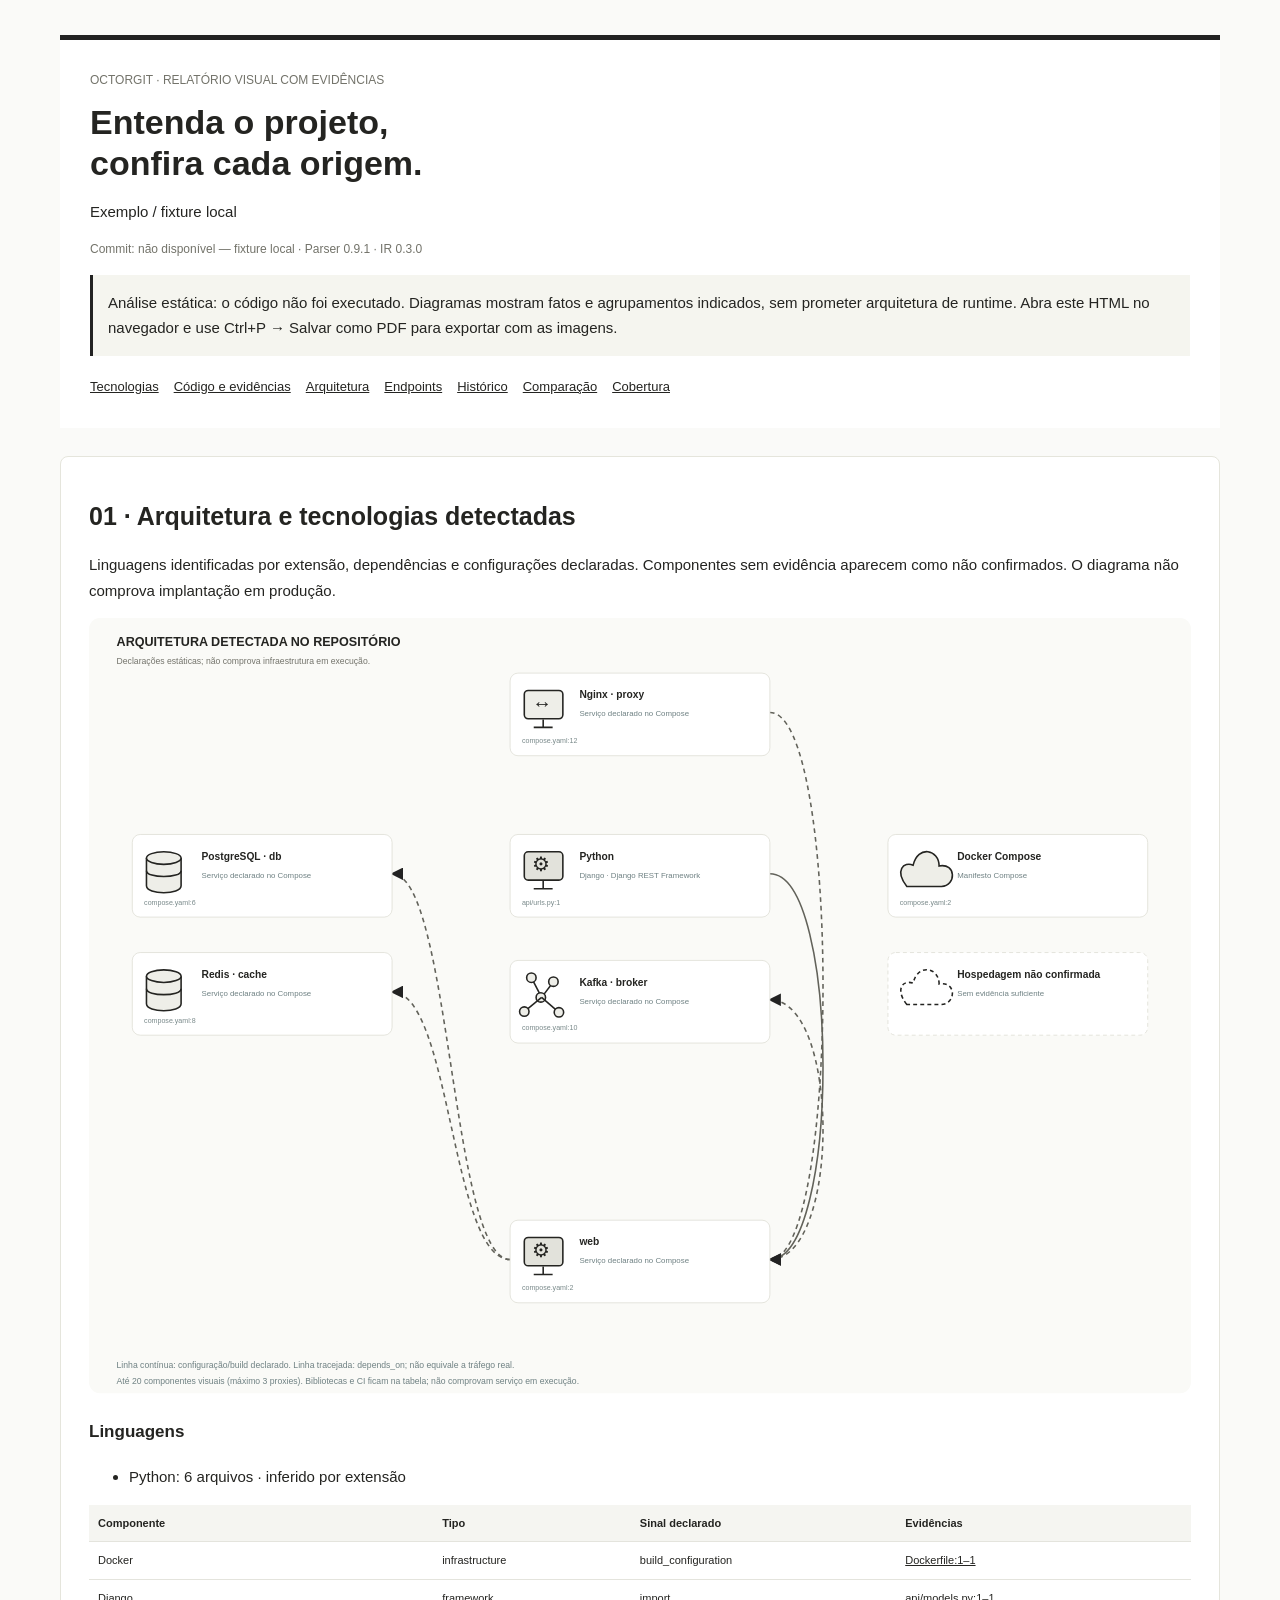
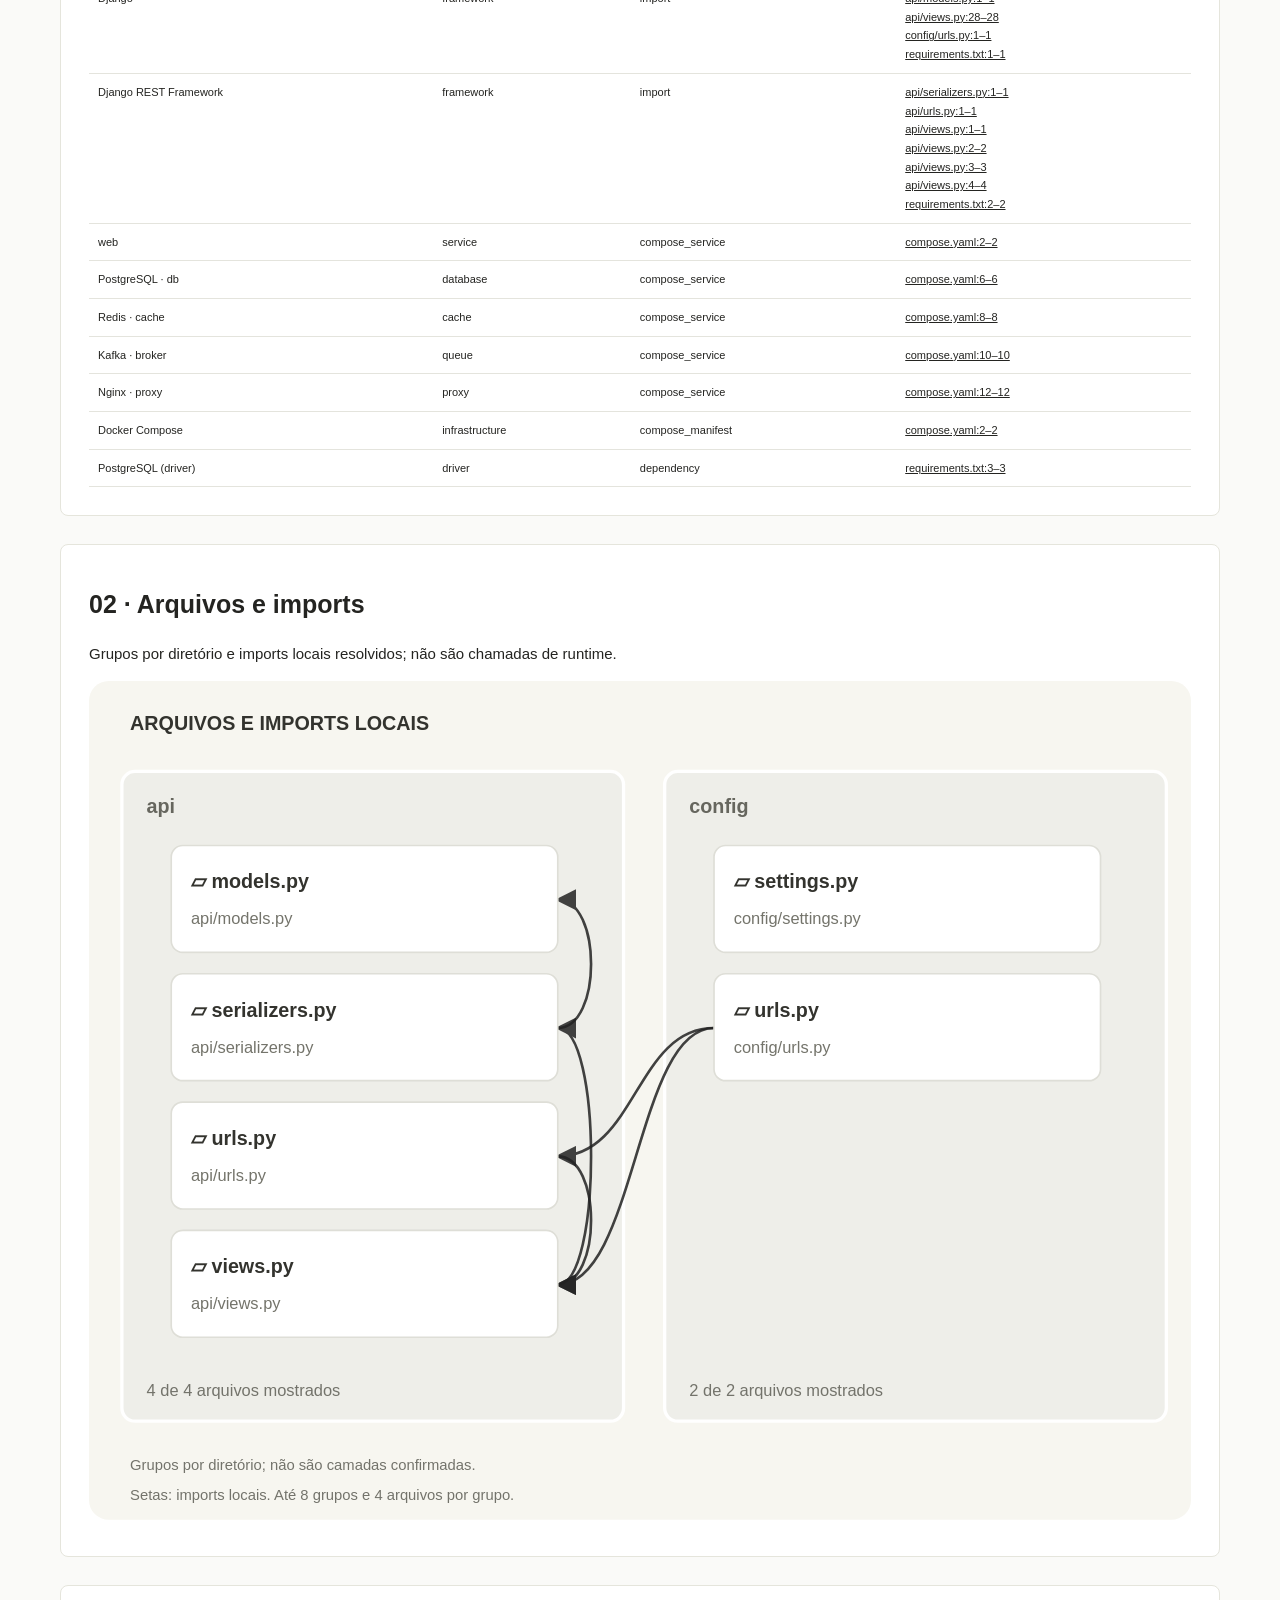
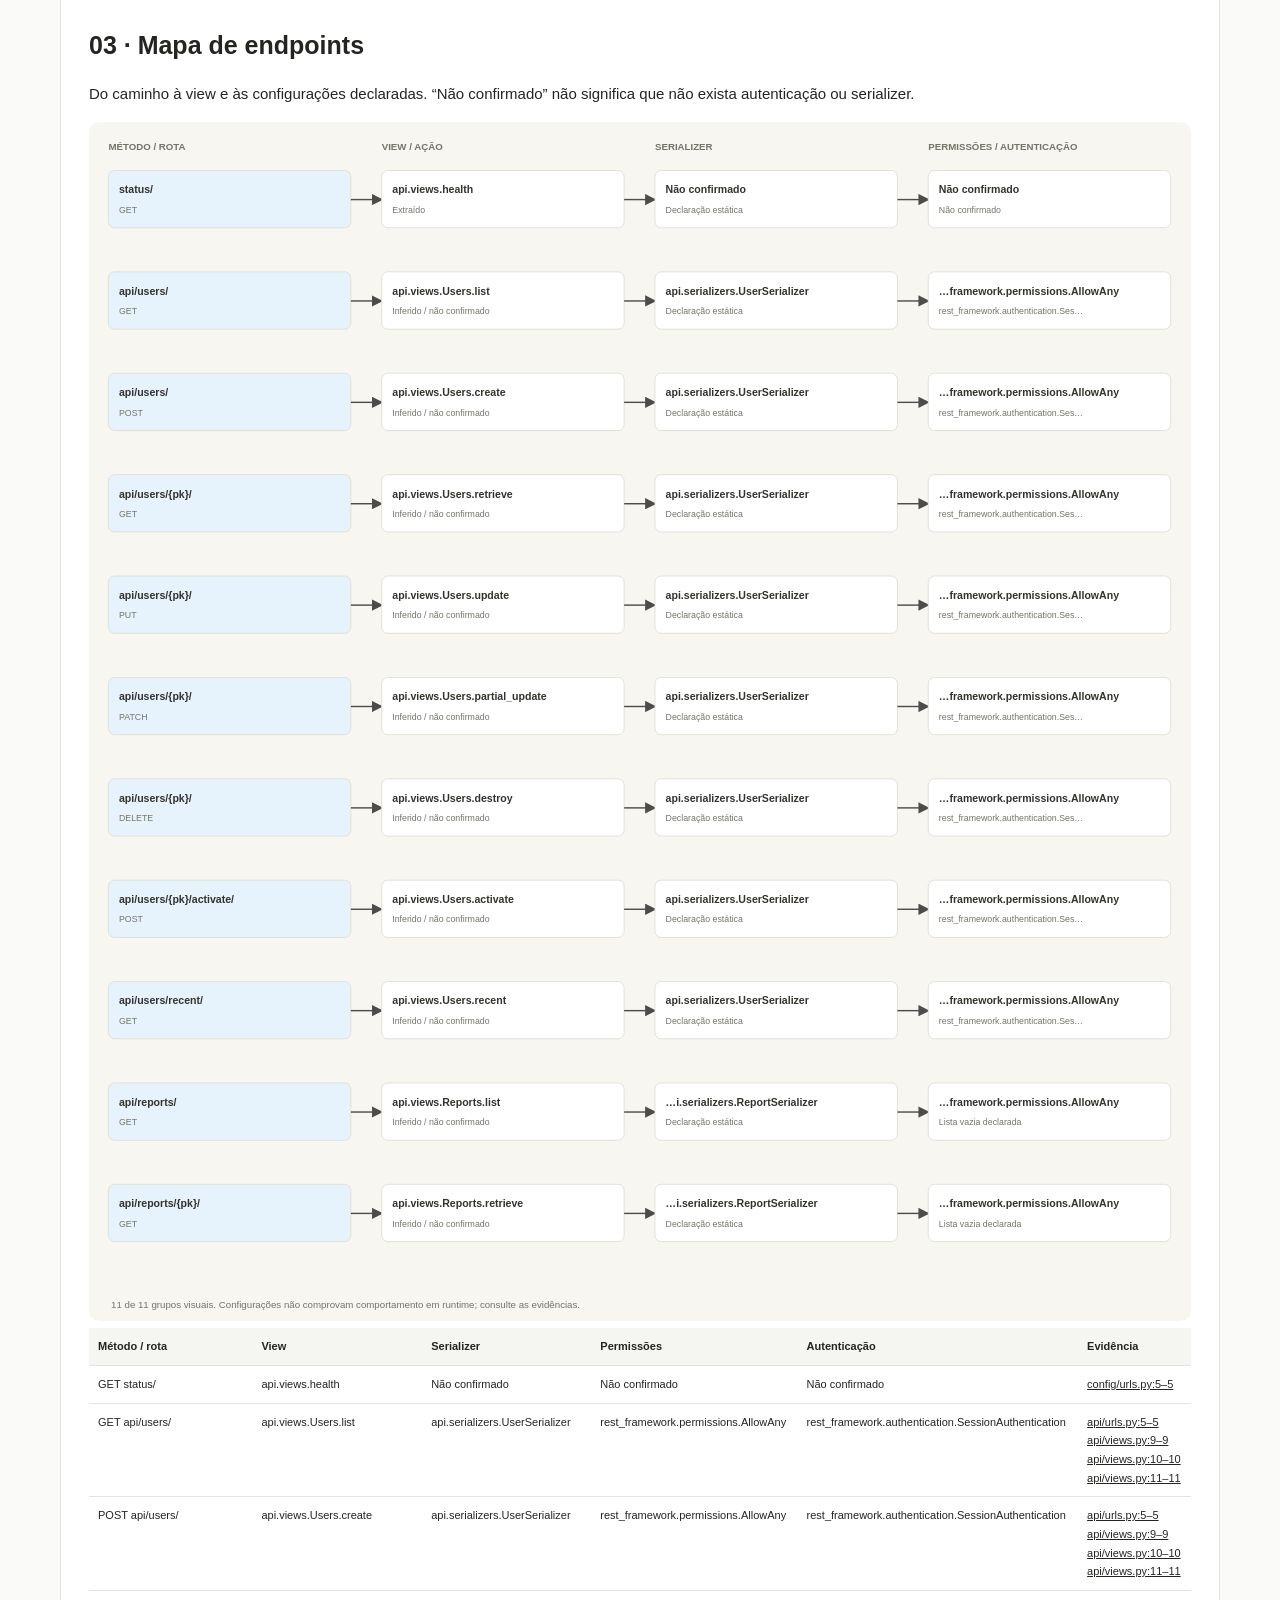
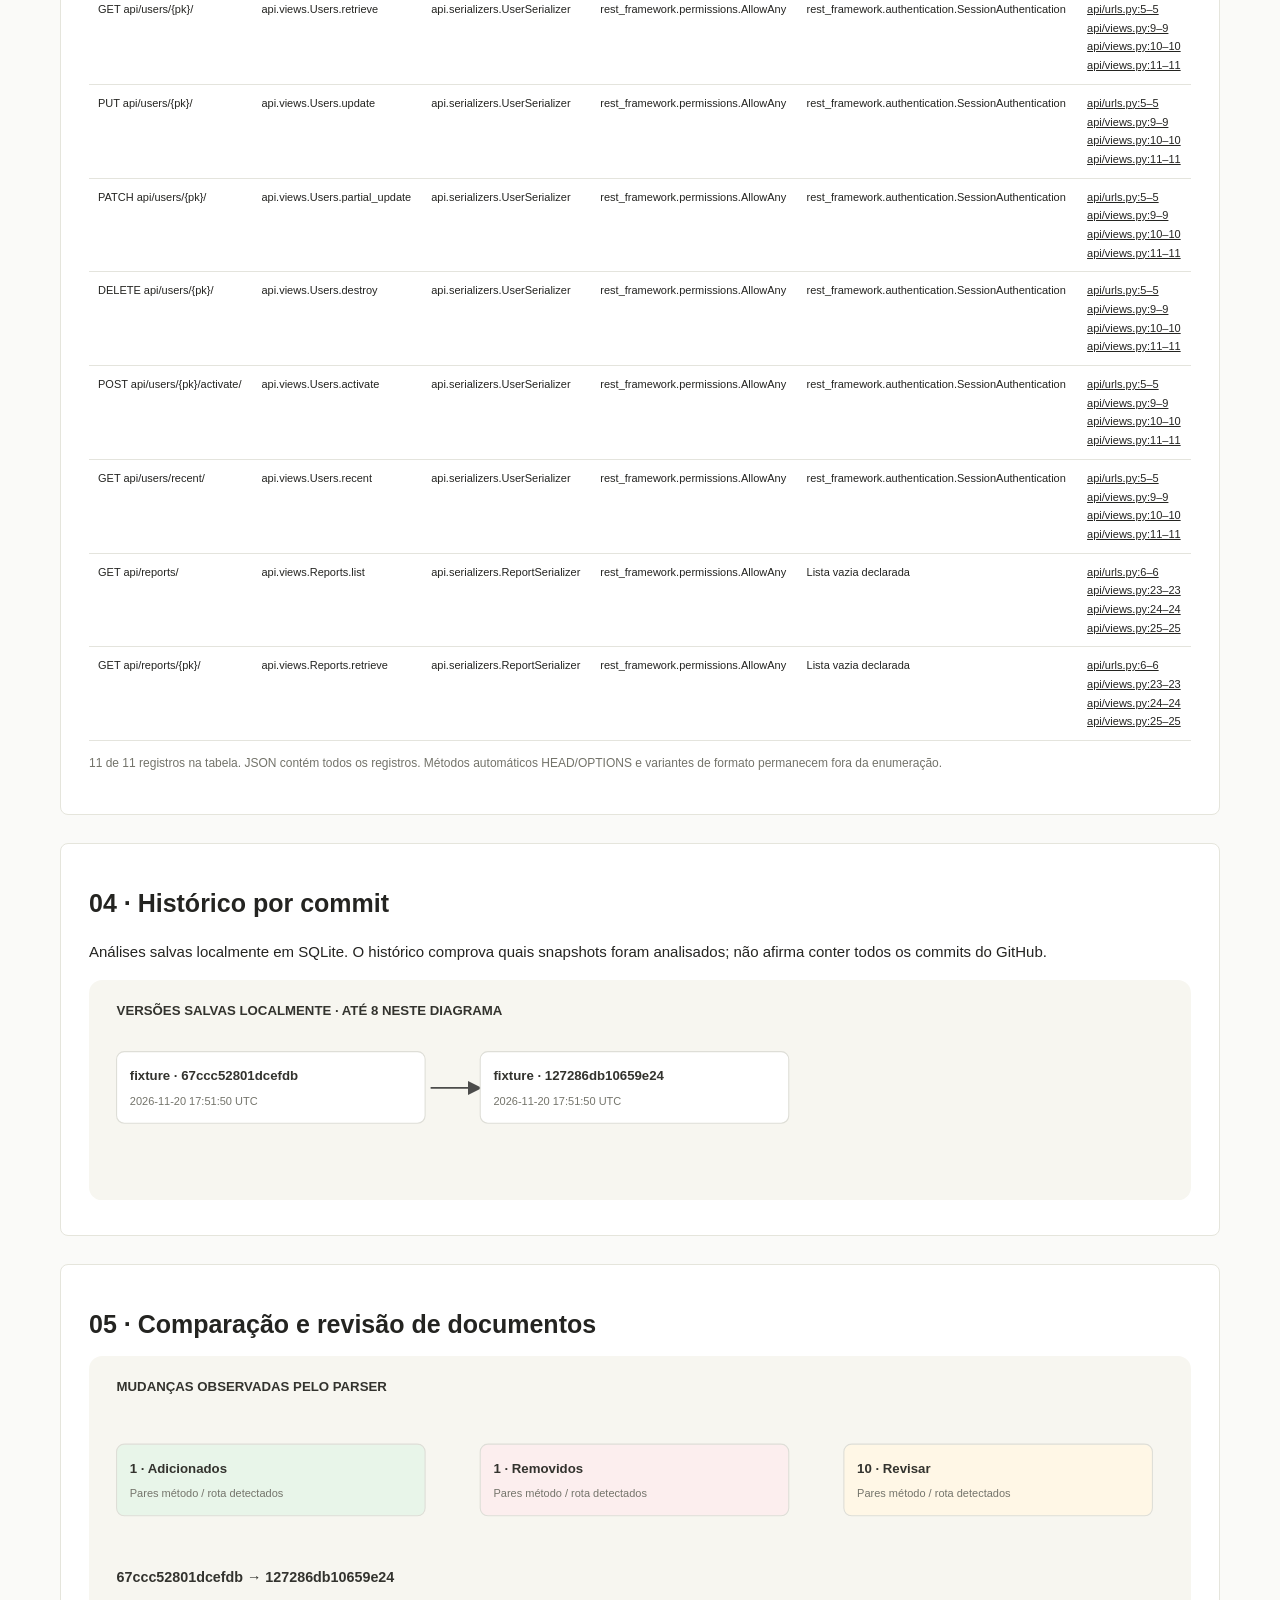
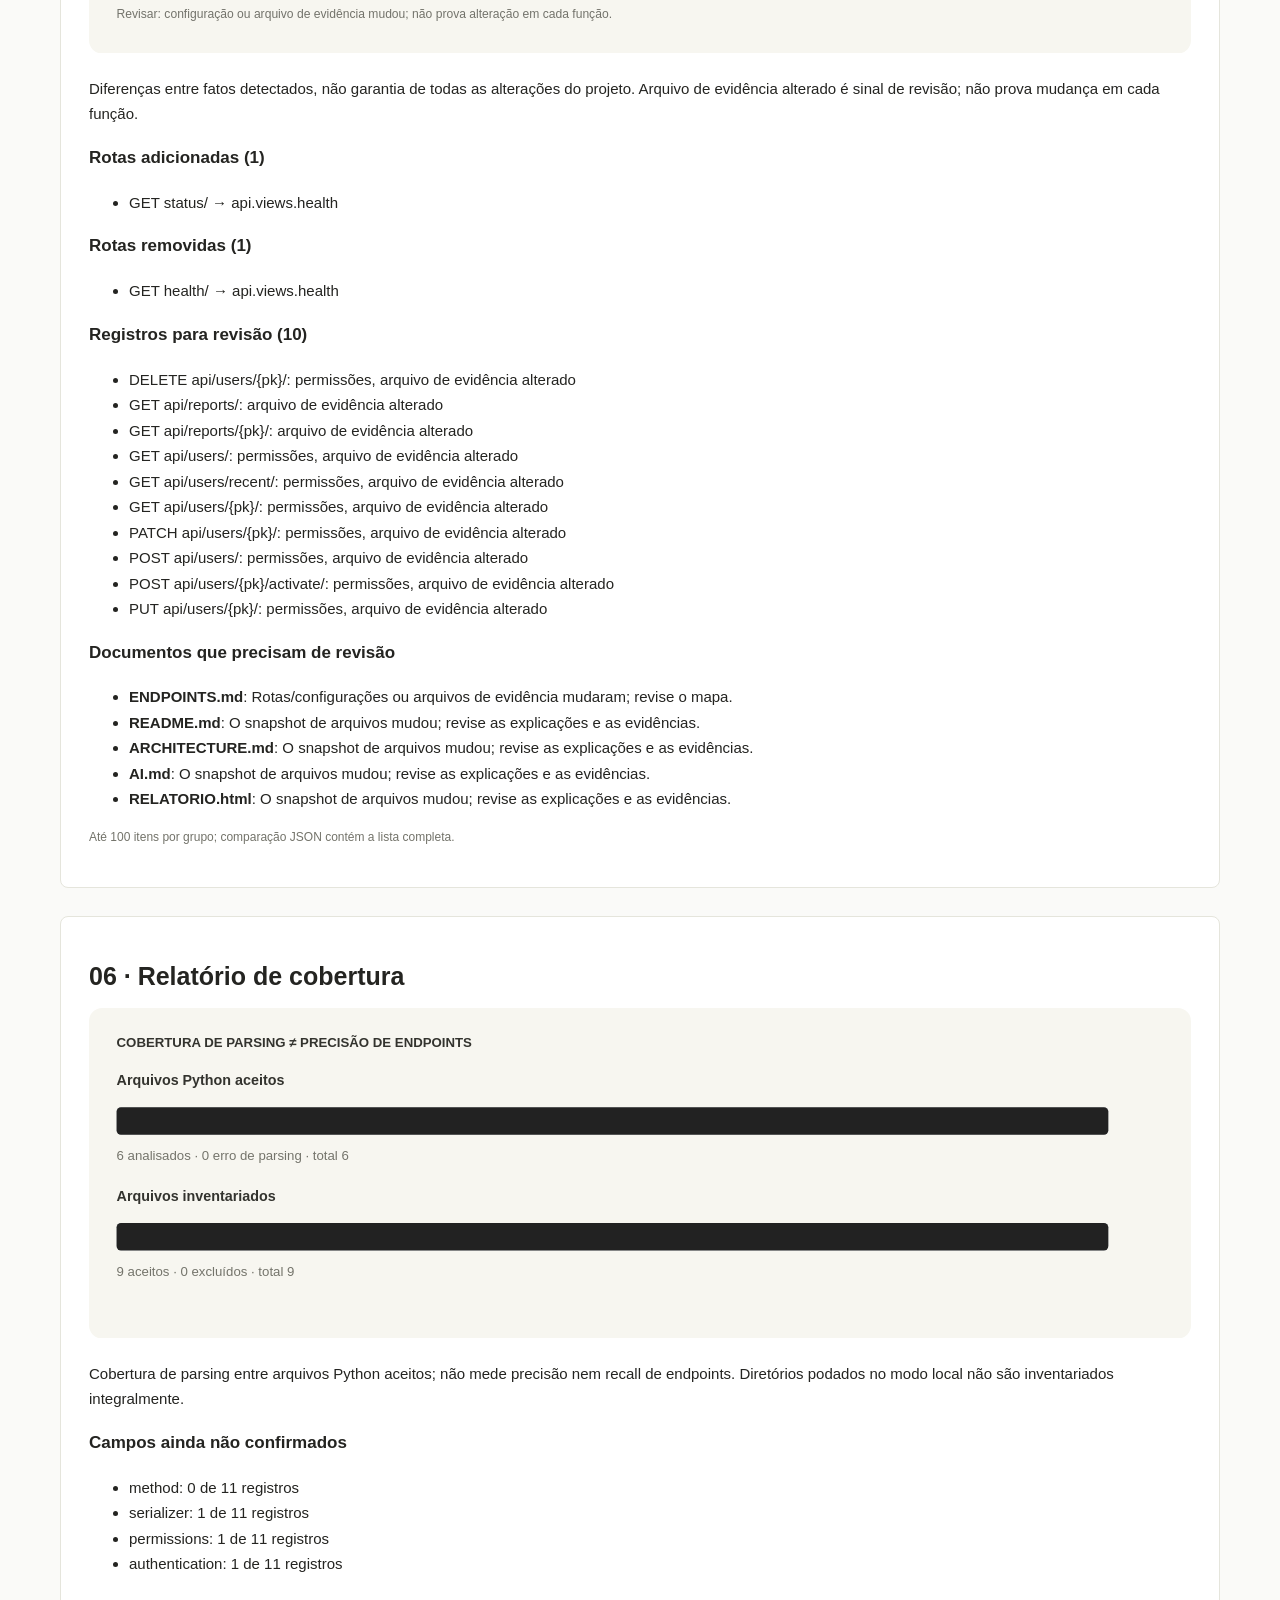
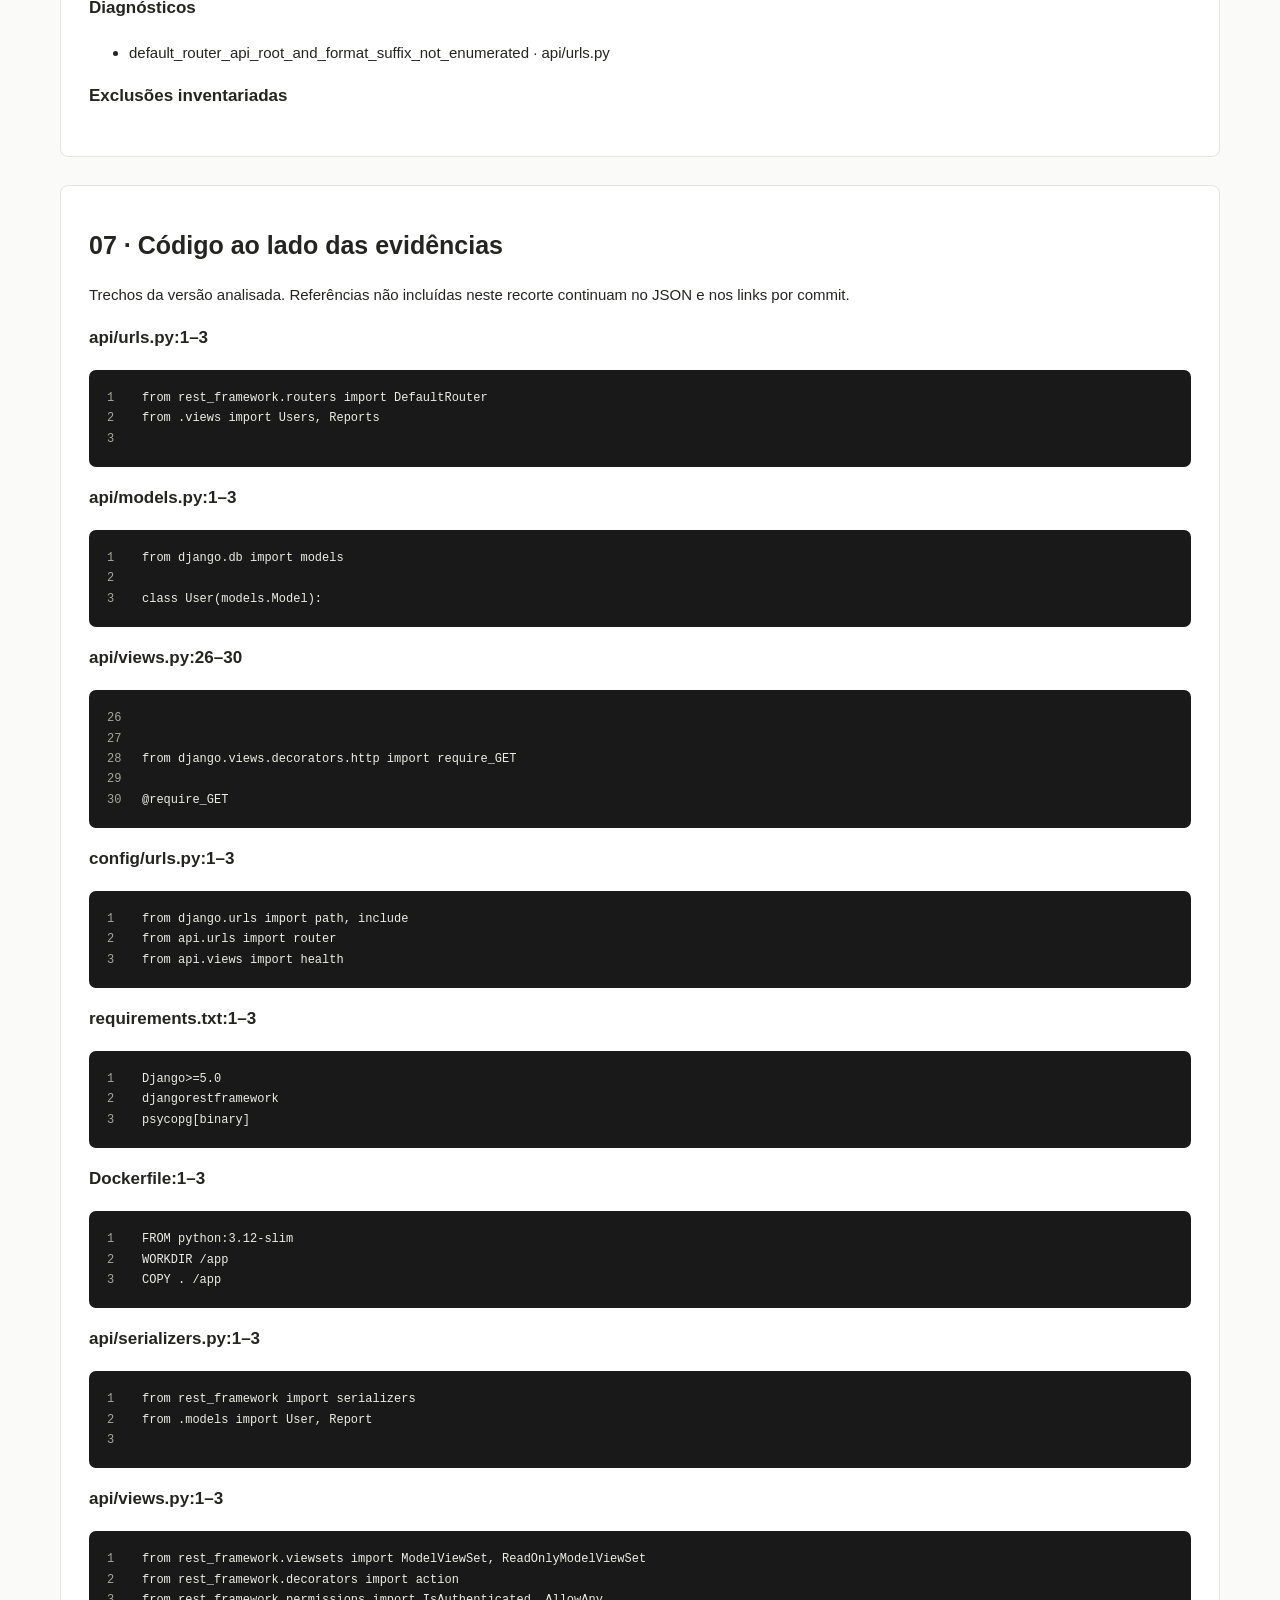
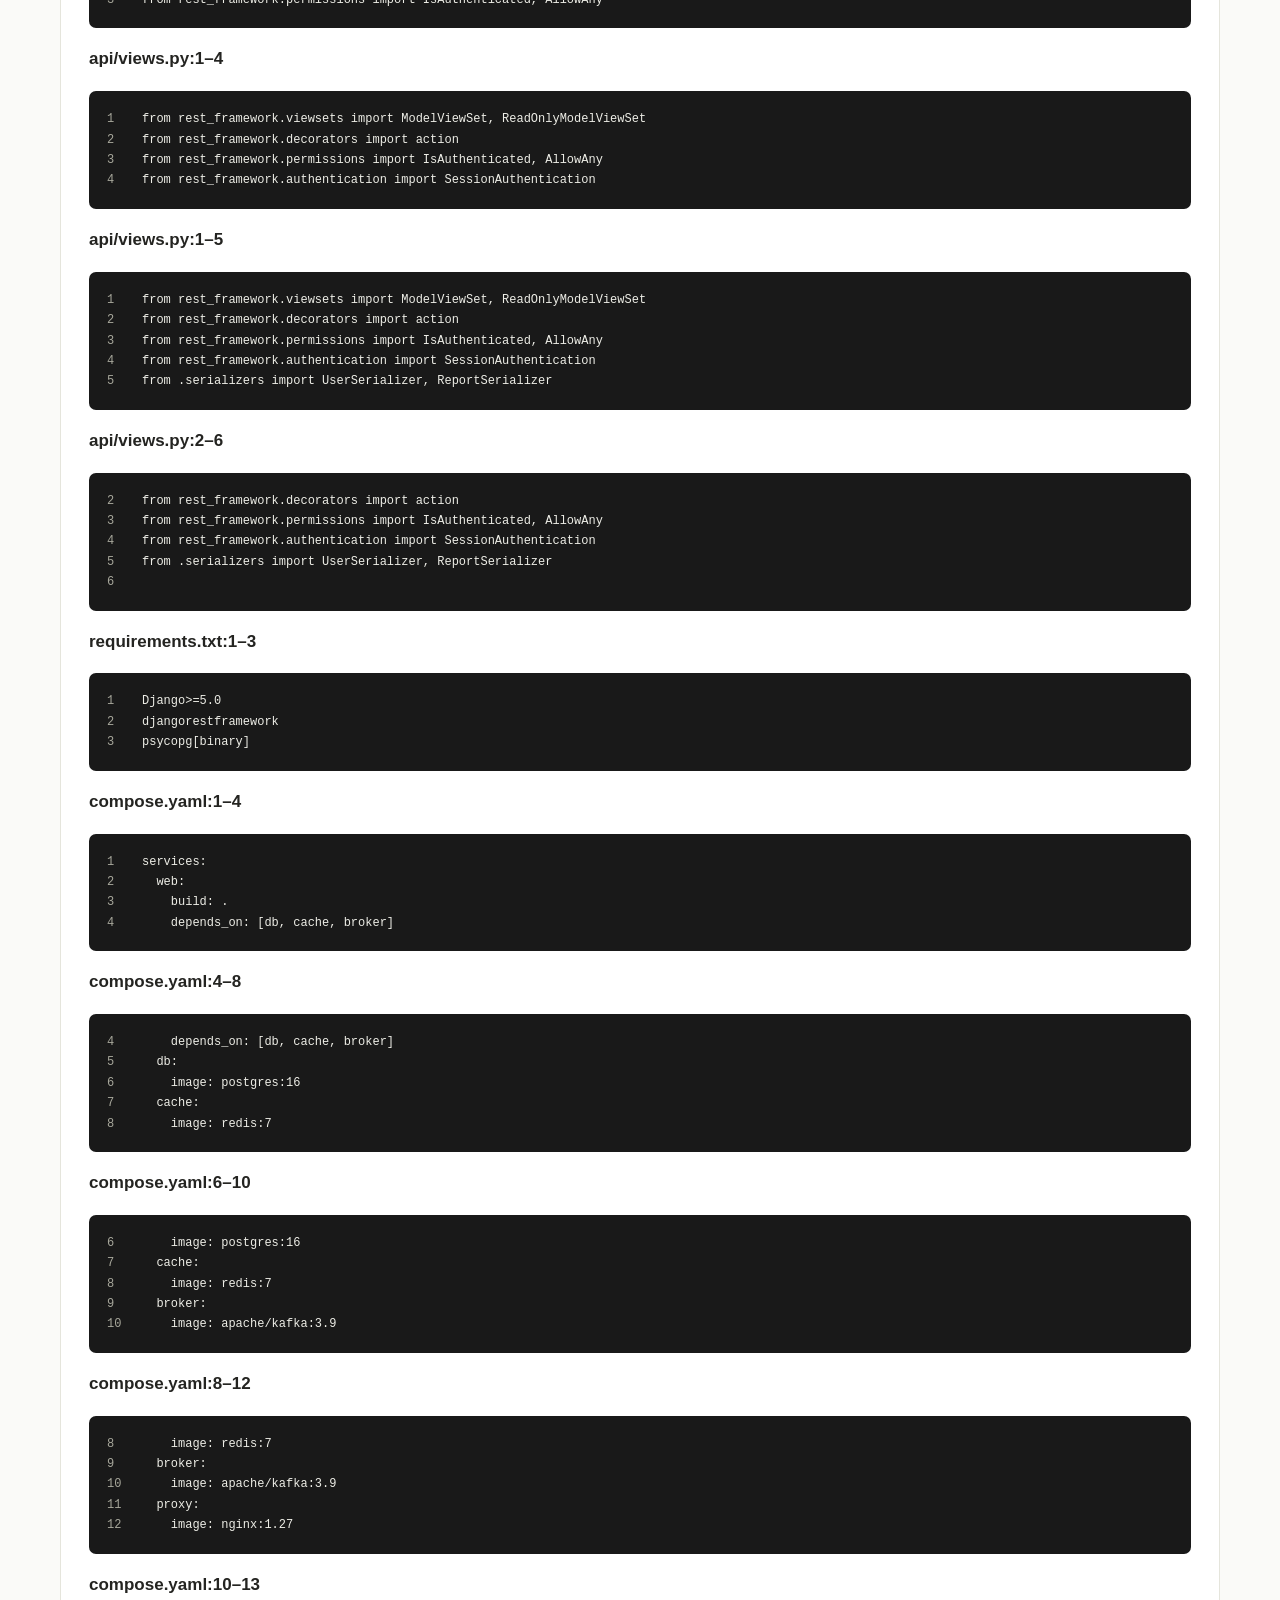
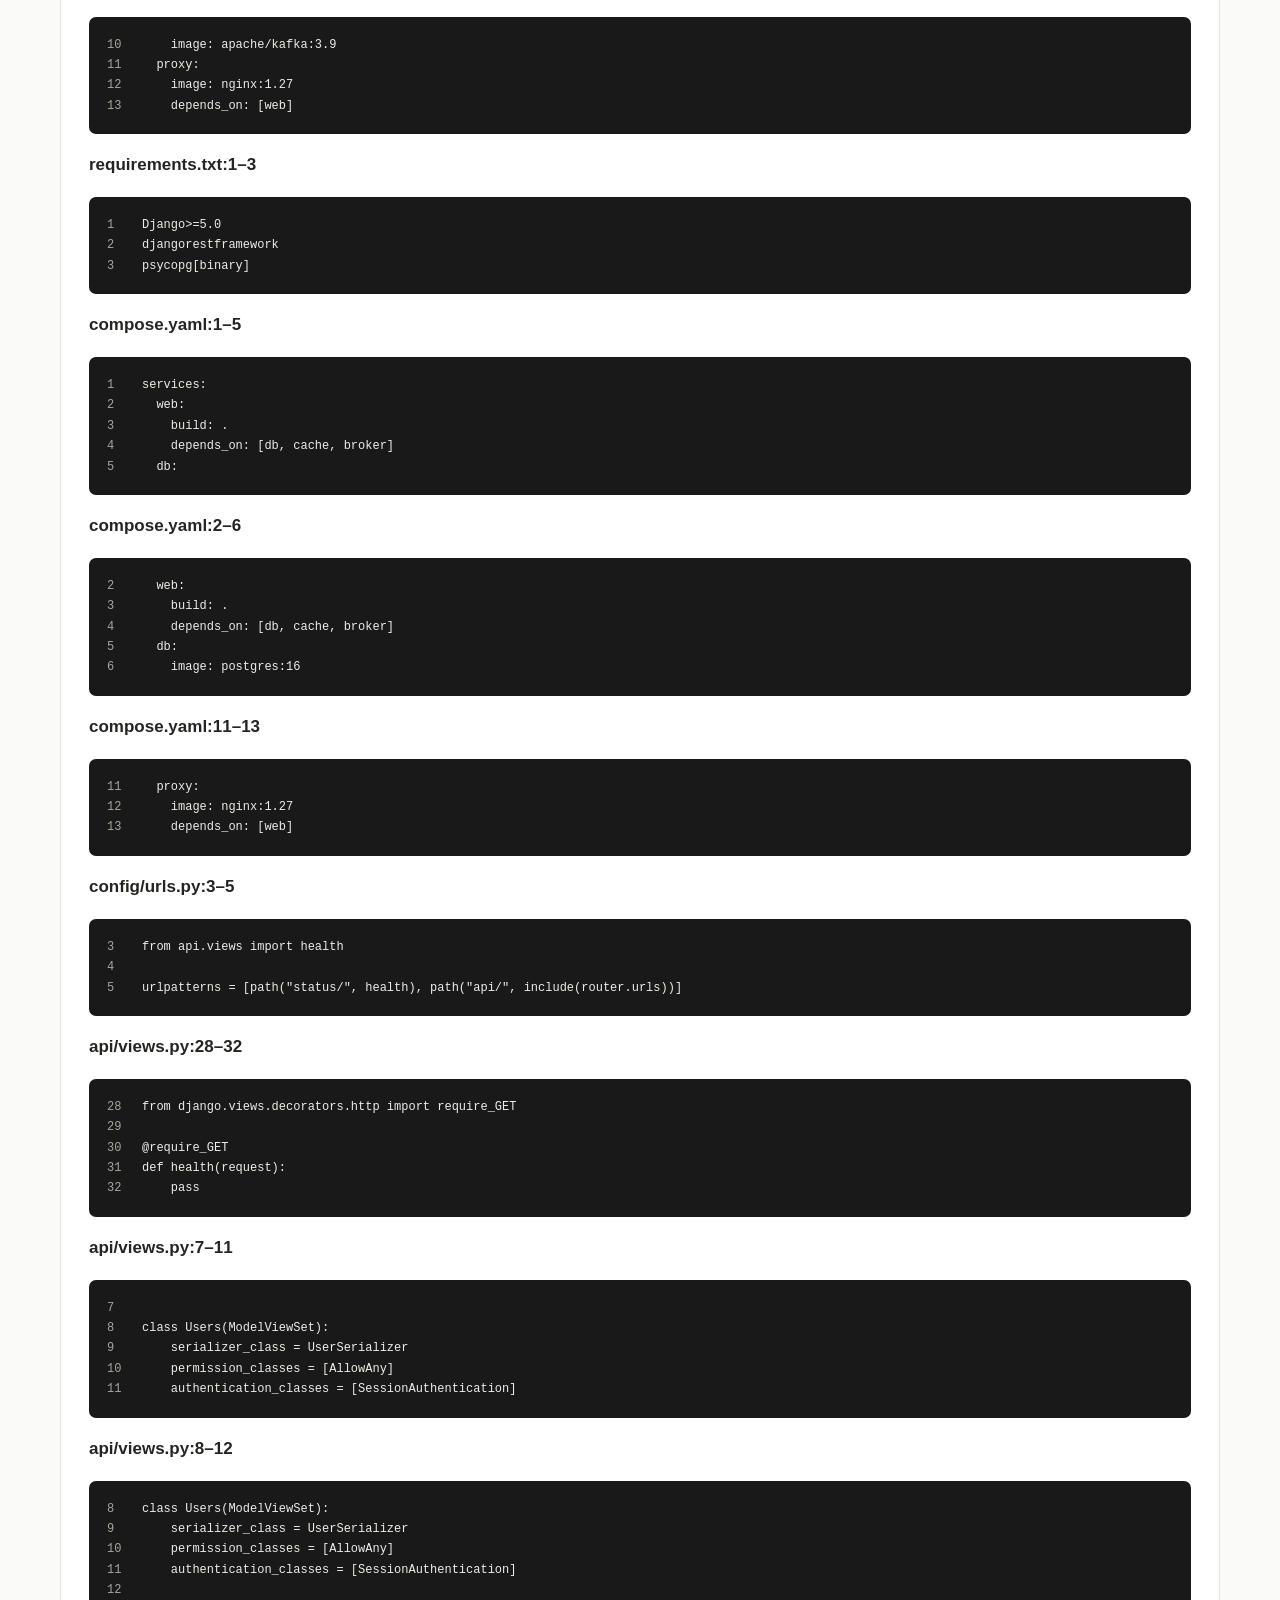
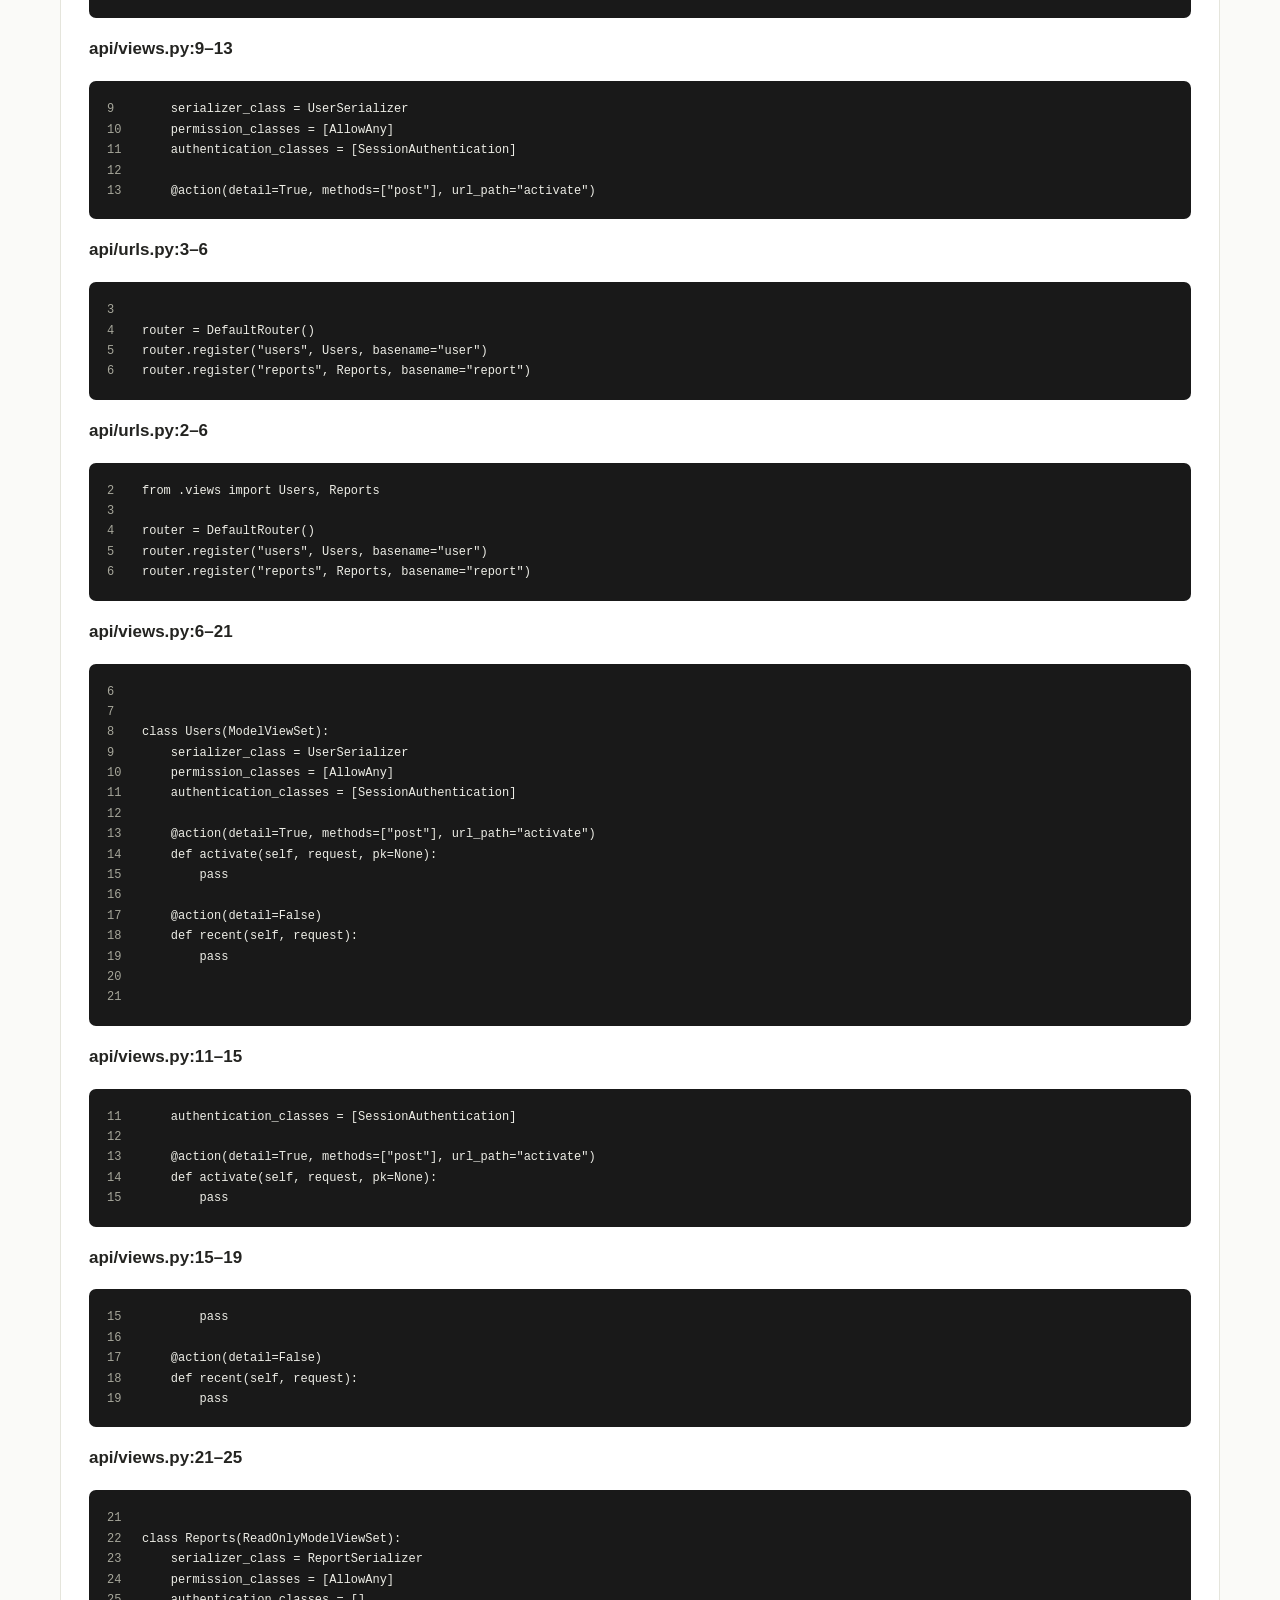
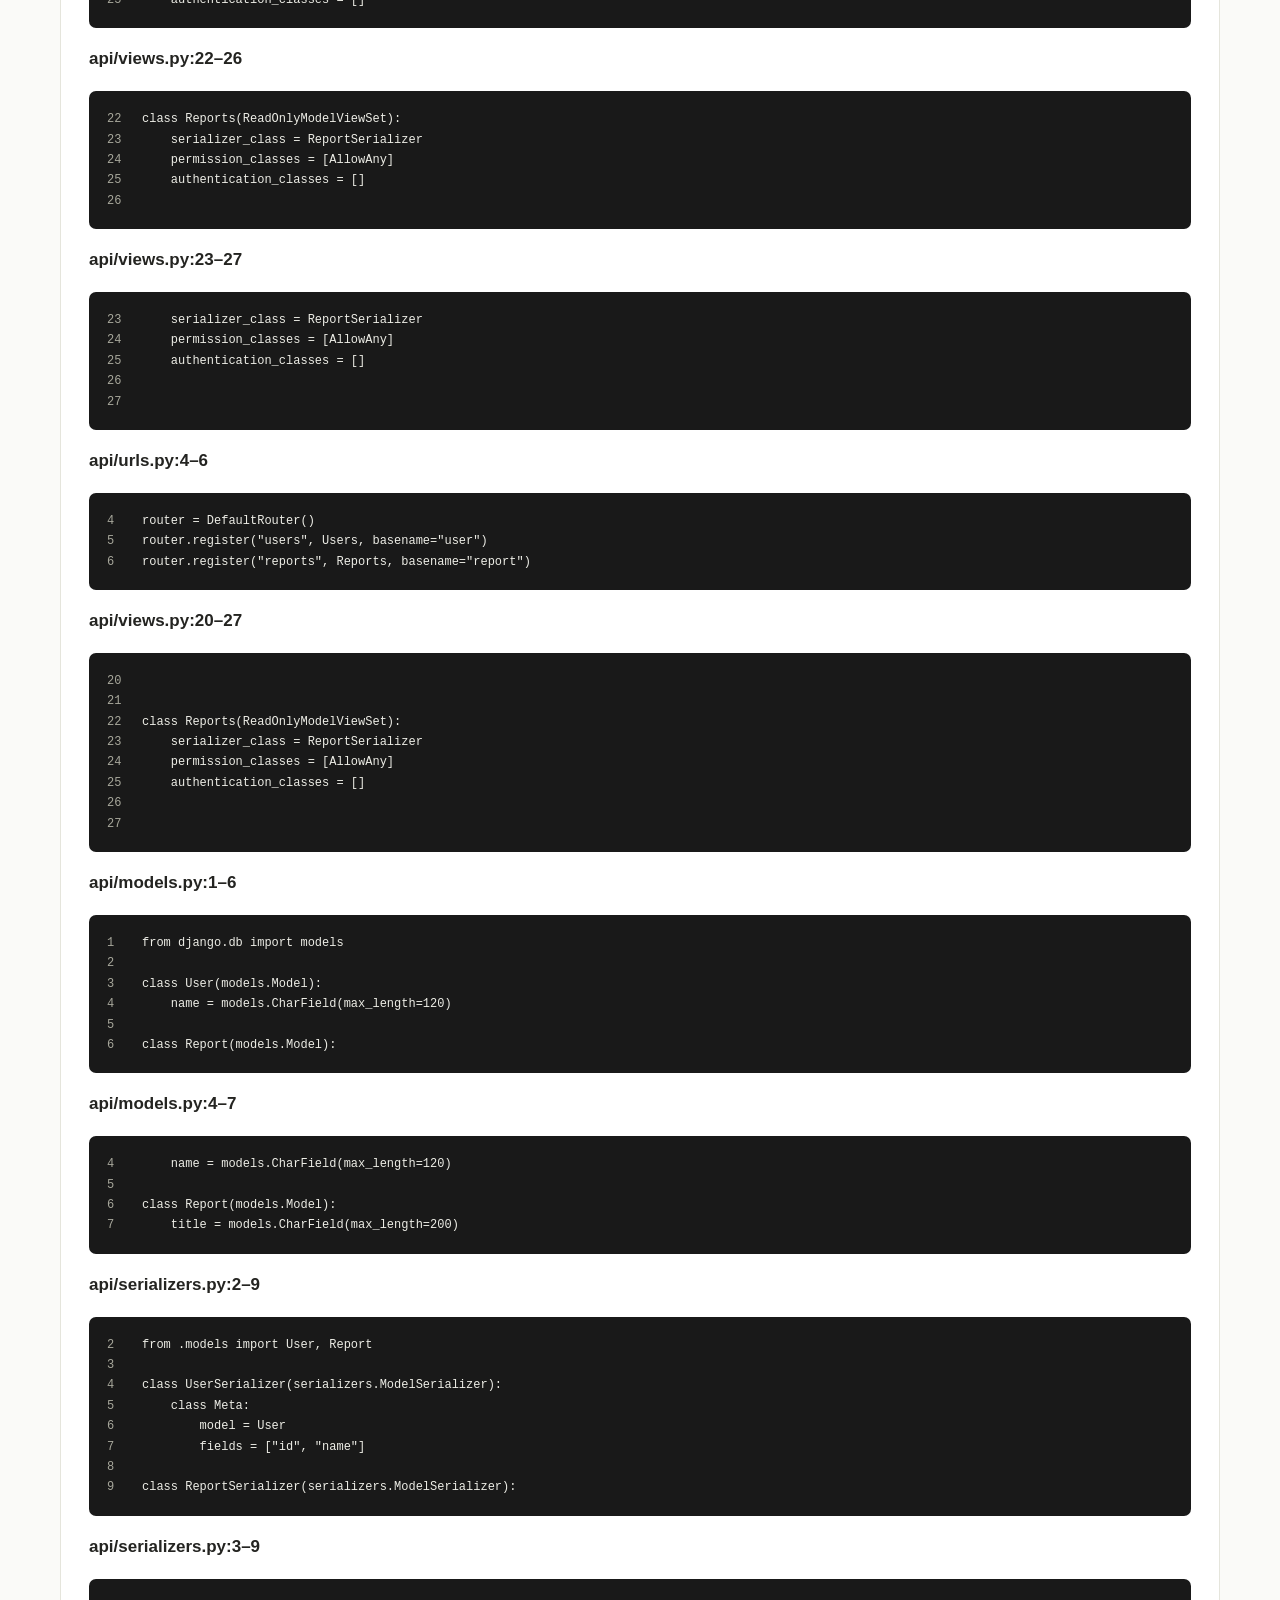
==== commit 3b402fbb: "Read design test fixtures as UTF-8 on Windows" ====
--- a/VER_EXEMPLO_VISUAL.html
+++ b/VER_EXEMPLO_VISUAL.html
@@ -1 +1 @@
-<!doctype html><html lang="pt-BR"><head><meta charset="utf-8"><meta name="viewport" content="width=device-width,initial-scale=1"><meta http-equiv="Content-Security-Policy" content="default-src 'none'; style-src 'unsafe-inline'; img-src data:; base-uri 'none'; form-action 'none'"><title>OctorGit · Relatório visual</title><style>body{font:15px/1.7 "Segoe UI",Arial,sans-serif;background:#fafaf8;color:#242421;margin:0}main{max-width:1160px;margin:auto;padding:35px}header{border-top:5px solid #222222;padding:30px;background:white}h1{font-size:34px;line-height:1.2;margin:12px 0}h2{font-size:25px;margin:10px 0}h3{font-size:17px}section{margin:28px 0;padding:28px;background:white;border:1px solid #e5e5dc;border-radius:8px;break-before:auto}svg{width:100%;height:auto}p,li{overflow-wrap:anywhere}a{color:#242421}nav{display:flex;flex-wrap:wrap;gap:15px;font-size:13px;margin-top:20px}.muted{font-size:12px;color:#73736a}.notice{padding:15px;background:#f5f5ef;border-left:3px solid #222222}.chart{margin:20px 0}.table-wrap{overflow:auto}table{border-collapse:collapse;width:100%;font-size:11px}th,td{padding:9px;border-bottom:1px solid #e4e4dd;text-align:left;vertical-align:top;overflow-wrap:anywhere}th{background:#f5f5f1}code,pre{font:12px/1.7 Consolas,monospace}pre{white-space:pre-wrap;overflow-wrap:anywhere;background:#191919;color:#edede6;padding:18px;border-radius:7px}.code-row{display:block}.number{display:inline-block;width:35px;color:#a7a79b;user-select:none}.evidence{font-size:12px;color:#747469}details{margin:12px 0}.stat{font-size:28px;color:#242421}@media print{body{background:white}main{padding:0;max-width:none}section{border:0;padding:12px 0;margin:14px 0}nav{display:none}svg{max-height:250mm}header{padding:15px 0}tr,pre{break-inside:avoid}details{display:block}a{color:#242421}h2,h3{break-after:avoid}a:after{content:none}}@page{size:A4;margin:14mm}</style></head><body><main><header><div class="muted">OCTORGIT · RELATÓRIO VISUAL COM EVIDÊNCIAS</div><h1>Entenda o projeto,<br>confira cada origem.</h1><p>Exemplo / fixture local</p><p class="muted">Commit: não disponível — fixture local · Parser 0.9.0 · IR 0.3.0</p><p class="notice">Análise estática: o código não foi executado. Diagramas mostram fatos e agrupamentos indicados, sem prometer arquitetura de runtime. Abra este HTML no navegador e use Ctrl+P → Salvar como PDF para exportar com as imagens.</p><nav><a href="#tecnologias">Tecnologias</a><a href="#codigo">Código e evidências</a><a href="#arquitetura">Arquitetura</a><a href="#endpoints">Endpoints</a><a href="#historico">Histórico</a><a href="#comparacao">Comparação</a><a href="#cobertura">Cobertura</a></nav></header><section id="tecnologias"><h2>01 · Arquitetura e tecnologias detectadas</h2><p>Linguagens identificadas por extensão, dependências e configurações declaradas. Componentes sem evidência aparecem como não confirmados. O diagrama não comprova implantação em produção.</p><svg xmlns="http://www.w3.org/2000/svg" viewBox="0 0 1400 985" role="img" aria-label="Arquitetura declarada · linguagem, banco e infraestrutura"><title>Arquitetura declarada · linguagem, banco e infraestrutura</title><defs><marker id="arrow-fb2d377b" markerWidth="8" markerHeight="8" refX="7" refY="4" orient="auto"><path d="M0 0 L8 4 L0 8 Z" fill="#222222"/></marker></defs><rect width="1400" height="985" rx="14" fill="#fafaf7"/><text x="35" y="35" font-family="Segoe UI,Arial,sans-serif" font-size="16" fill="#242421" font-weight="600">ARQUITETURA DETECTADA NO REPOSITÓRIO</text><text x="35" y="58" font-family="Segoe UI,Arial,sans-serif" font-size="11" fill="#73736b" font-weight="400">Declarações estáticas; não comprova infraestrutura em execução.</text><path d="M865 325 C955 325, 955 815, 865.0 815" stroke="#62625a" stroke-width="2" fill="none" marker-end="url(#arrow-fb2d377b)"/><path d="M535.0 815 C460.0 815, 460.0 325, 385 325" stroke="#62625a" stroke-width="2" fill="none" marker-end="url(#arrow-fb2d377b)" stroke-dasharray="6 5"/><path d="M535.0 815 C460.0 815, 460.0 475, 385 475" stroke="#62625a" stroke-width="2" fill="none" marker-end="url(#arrow-fb2d377b)" stroke-dasharray="6 5"/><path d="M865.0 815 C955.0 815, 955.0 485, 865 485" stroke="#62625a" stroke-width="2" fill="none" marker-end="url(#arrow-fb2d377b)" stroke-dasharray="6 5"/><path d="M865.0 120 C955.0 120, 955.0 815, 865.0 815" stroke="#62625a" stroke-width="2" fill="none" marker-end="url(#arrow-fb2d377b)" stroke-dasharray="6 5"/><g><title>Código do projeto · Inventário do código</title><rect x="535" y="275" width="330" height="105" rx="10" fill="#ffffff" stroke="#deded5"/><rect x="553" y="297" width="49" height="36" rx="5" fill="#e2e2db" stroke="#242421" stroke-width="2"/><path d="M577 334 v10 m-12 0 h24" stroke="#242421" stroke-width="2"/><text x="563" y="322" font-family="Segoe UI,Arial,sans-serif" font-size="25" fill="#242421" font-weight="400">⚙</text><text x="623" y="307" font-family="Segoe UI,Arial,sans-serif" font-size="13" fill="#242421" font-weight="600">Python</text><text x="623" y="330" font-family="Segoe UI,Arial,sans-serif" font-size="10" fill="#6f8183" font-weight="400">Django · Django REST Framework</text><text x="550" y="364" font-family="Segoe UI,Arial,sans-serif" font-size="9" fill="#79898a" font-weight="400">api/urls.py:1</text></g><g><title>web · Serviço declarado no Compose</title><rect x="535.0" y="765" width="330" height="105" rx="10" fill="#ffffff" stroke="#deded5"/><rect x="553.0" y="787" width="49" height="36" rx="5" fill="#e2e2db" stroke="#242421" stroke-width="2"/><path d="M577.0 824 v10 m-12 0 h24" stroke="#242421" stroke-width="2"/><text x="563.0" y="812" font-family="Segoe UI,Arial,sans-serif" font-size="25" fill="#242421" font-weight="400">⚙</text><text x="623.0" y="797" font-family="Segoe UI,Arial,sans-serif" font-size="13" fill="#242421" font-weight="600">web</text><text x="623.0" y="820" font-family="Segoe UI,Arial,sans-serif" font-size="10" fill="#6f8183" font-weight="400">Serviço declarado no Compose</text><text x="550.0" y="854" font-family="Segoe UI,Arial,sans-serif" font-size="9" fill="#79898a" font-weight="400">compose.yaml:2</text></g><g><title>PostgreSQL · db · Serviço declarado no Compose</title><rect x="55" y="275" width="330" height="105" rx="10" fill="#ffffff" stroke="#deded5"/><path d="M73 305 V340 C73 352 117 352 117 340 V305" fill="#eeeee8" stroke="#242421" stroke-width="2"/><ellipse cx="95" cy="305" rx="22" ry="8" fill="#eeeee8" stroke="#242421" stroke-width="2"/><path d="M73 321 C73 331 117 331 117 321" fill="none" stroke="#242421" stroke-width="2"/><text x="143" y="307" font-family="Segoe UI,Arial,sans-serif" font-size="13" fill="#242421" font-weight="600">PostgreSQL · db</text><text x="143" y="330" font-family="Segoe UI,Arial,sans-serif" font-size="10" fill="#6f8183" font-weight="400">Serviço declarado no Compose</text><text x="70" y="364" font-family="Segoe UI,Arial,sans-serif" font-size="9" fill="#79898a" font-weight="400">compose.yaml:6</text></g><g><title>Redis · cache · Serviço declarado no Compose</title><rect x="55" y="425" width="330" height="105" rx="10" fill="#ffffff" stroke="#deded5"/><path d="M73 455 V490 C73 502 117 502 117 490 V455" fill="#eeeee8" stroke="#242421" stroke-width="2"/><ellipse cx="95" cy="455" rx="22" ry="8" fill="#eeeee8" stroke="#242421" stroke-width="2"/><path d="M73 471 C73 481 117 481 117 471" fill="none" stroke="#242421" stroke-width="2"/><text x="143" y="457" font-family="Segoe UI,Arial,sans-serif" font-size="13" fill="#242421" font-weight="600">Redis · cache</text><text x="143" y="480" font-family="Segoe UI,Arial,sans-serif" font-size="10" fill="#6f8183" font-weight="400">Serviço declarado no Compose</text><text x="70" y="514" font-family="Segoe UI,Arial,sans-serif" font-size="9" fill="#79898a" font-weight="400">compose.yaml:8</text></g><g><title>Kafka · broker · Serviço declarado no Compose</title><rect x="535" y="435" width="330" height="105" rx="10" fill="#ffffff" stroke="#deded5"/><line x1="575" y1="482" x2="562" y2="457" stroke="#242421" stroke-width="2"/><circle cx="562" cy="457" r="6" fill="#eeeee8" stroke="#242421" stroke-width="2"/><line x1="575" y1="482" x2="590" y2="462" stroke="#242421" stroke-width="2"/><circle cx="590" cy="462" r="6" fill="#eeeee8" stroke="#242421" stroke-width="2"/><line x1="575" y1="482" x2="574" y2="482" stroke="#242421" stroke-width="2"/><circle cx="574" cy="482" r="6" fill="#eeeee8" stroke="#242421" stroke-width="2"/><line x1="575" y1="482" x2="553" y2="500" stroke="#242421" stroke-width="2"/><circle cx="553" cy="500" r="6" fill="#eeeee8" stroke="#242421" stroke-width="2"/><line x1="575" y1="482" x2="597" y2="501" stroke="#242421" stroke-width="2"/><circle cx="597" cy="501" r="6" fill="#eeeee8" stroke="#242421" stroke-width="2"/><text x="623" y="467" font-family="Segoe UI,Arial,sans-serif" font-size="13" fill="#242421" font-weight="600">Kafka · broker</text><text x="623" y="490" font-family="Segoe UI,Arial,sans-serif" font-size="10" fill="#6f8183" font-weight="400">Serviço declarado no Compose</text><text x="550" y="524" font-family="Segoe UI,Arial,sans-serif" font-size="9" fill="#79898a" font-weight="400">compose.yaml:10</text></g><g><title>Nginx · proxy · Serviço declarado no Compose</title><rect x="535.0" y="70" width="330" height="105" rx="10" fill="#ffffff" stroke="#deded5"/><rect x="553.0" y="92" width="49" height="36" rx="5" fill="#eeeee8" stroke="#242421" stroke-width="2"/><path d="M577.0 129 v10 m-12 0 h24" stroke="#242421" stroke-width="2"/><text x="563.0" y="117" font-family="Segoe UI,Arial,sans-serif" font-size="25" fill="#242421" font-weight="400">↔</text><text x="623.0" y="102" font-family="Segoe UI,Arial,sans-serif" font-size="13" fill="#242421" font-weight="600">Nginx · proxy</text><text x="623.0" y="125" font-family="Segoe UI,Arial,sans-serif" font-size="10" fill="#6f8183" font-weight="400">Serviço declarado no Compose</text><text x="550.0" y="159" font-family="Segoe UI,Arial,sans-serif" font-size="9" fill="#79898a" font-weight="400">compose.yaml:12</text></g><g><title>Docker Compose · Manifesto Compose</title><rect x="1015" y="275" width="330" height="105" rx="10" fill="#ffffff" stroke="#deded5"/><path d="M1039 341 C1023 321 1035 309 1047 314 C1053 288 1080 294 1080 315 C1102 311 1102 340 1083 341 Z" fill="#eeeee8" stroke="#242421" stroke-width="2"/><text x="1103" y="307" font-family="Segoe UI,Arial,sans-serif" font-size="13" fill="#242421" font-weight="600">Docker Compose</text><text x="1103" y="330" font-family="Segoe UI,Arial,sans-serif" font-size="10" fill="#6f8183" font-weight="400">Manifesto Compose</text><text x="1030" y="364" font-family="Segoe UI,Arial,sans-serif" font-size="9" fill="#79898a" font-weight="400">compose.yaml:2</text></g><g><title>Hospedagem não confirmada · Sem evidência suficiente</title><rect x="1015" y="425" width="330" height="105" rx="10" fill="#ffffff" stroke="#deded5" stroke-dasharray="5 4"/><path d="M1039 491 C1023 471 1035 459 1047 464 C1053 438 1080 444 1080 465 C1102 461 1102 490 1083 491 Z" fill="#ffffff" stroke="#242421" stroke-width="2" stroke-dasharray="5 4"/><text x="1103" y="457" font-family="Segoe UI,Arial,sans-serif" font-size="13" fill="#242421" font-weight="600">Hospedagem não confirmada</text><text x="1103" y="480" font-family="Segoe UI,Arial,sans-serif" font-size="10" fill="#6f8183" font-weight="400">Sem evidência suficiente</text></g><text x="35" y="953" font-family="Segoe UI,Arial,sans-serif" font-size="11" fill="#6f8183" font-weight="400">Linha contínua: configuração/build declarado. Linha tracejada: depends_on; não equivale a tráfego real.</text><text x="35" y="973" font-family="Segoe UI,Arial,sans-serif" font-size="11" fill="#6f8183" font-weight="400">Até 20 componentes visuais (máximo 3 proxies). Bibliotecas e CI ficam na tabela; não comprovam serviço em execução.</text></svg><h3>Linguagens</h3><ul><li>Python: 6 arquivos · inferido por extensão</li></ul><div class="table-wrap"><table><thead><tr><th>Componente</th><th>Tipo</th><th>Sinal declarado</th><th>Evidências</th></tr></thead><tbody><tr><td>Docker</td><td>infrastructure</td><td>build_configuration</td><td><a href="#snippet-e16e9db0af515426da6b">Dockerfile:1–1</a></td></tr><tr><td>Django</td><td>framework</td><td>import</td><td><a href="#snippet-3789b79b9a5ed6e592d4">api/models.py:1–1</a><br><a href="#snippet-177fc65c2c64449869f5">api/views.py:28–28</a><br><a href="#snippet-b39517d6bc8e2e5e696f">config/urls.py:1–1</a><br><a href="#snippet-8d695e40e2883b68ffc3">requirements.txt:1–1</a></td></tr><tr><td>Django REST Framework</td><td>framework</td><td>import</td><td><a href="#snippet-a8db36751ffc0b40ffa8">api/serializers.py:1–1</a><br><a href="#snippet-139732673e272db59605">api/urls.py:1–1</a><br><a href="#snippet-50c0854c6d74f73b3db4">api/views.py:1–1</a><br><a href="#snippet-1f43d6fac961f293d4b6">api/views.py:2–2</a><br><a href="#snippet-0dfd995b166cbaef7469">api/views.py:3–3</a><br><a href="#snippet-924589951fcace8ab2a5">api/views.py:4–4</a><br><a href="#snippet-23e7f8843725ee5eb519">requirements.txt:2–2</a></td></tr><tr><td>web</td><td>service</td><td>compose_service</td><td><a href="#snippet-3ad35b1925c31cc9ec78">compose.yaml:2–2</a></td></tr><tr><td>PostgreSQL · db</td><td>database</td><td>compose_service</td><td><a href="#snippet-95deb186979feed590cb">compose.yaml:6–6</a></td></tr><tr><td>Redis · cache</td><td>cache</td><td>compose_service</td><td><a href="#snippet-eceb0d5f91f43031e009">compose.yaml:8–8</a></td></tr><tr><td>Kafka · broker</td><td>queue</td><td>compose_service</td><td><a href="#snippet-3ad8138cbcd39894015f">compose.yaml:10–10</a></td></tr><tr><td>Nginx · proxy</td><td>proxy</td><td>compose_service</td><td><a href="#snippet-779d98004038649d8d38">compose.yaml:12–12</a></td></tr><tr><td>Docker Compose</td><td>infrastructure</td><td>compose_manifest</td><td><a href="#snippet-3ad35b1925c31cc9ec78">compose.yaml:2–2</a></td></tr><tr><td>PostgreSQL (driver)</td><td>driver</td><td>dependency</td><td><a href="#snippet-448074ed59a60fbea026">requirements.txt:3–3</a></td></tr></tbody></table></div></section><section id="arquitetura"><h2>02 · Arquivos e imports</h2><p>Grupos por diretório e imports locais resolvidos; não são chamadas de runtime.</p><svg xmlns="http://www.w3.org/2000/svg" viewBox="0 0 670 510" role="img" aria-label="Arquitetura · arquivos e imports locais"><title>Arquitetura · arquivos e imports locais</title><defs><marker id="arrow-cbd5899f" markerWidth="8" markerHeight="8" refX="7" refY="4" orient="auto"><path d="M0 0 L8 4 L0 8 Z" fill="#222222"/></marker></defs><rect width="670" height="510" rx="12" fill="#f7f6f0"/><text x="25" y="30" font-family="Segoe UI,Arial,sans-serif" font-size="12" fill="#33332e" font-weight="600">ARQUIVOS E IMPORTS LOCAIS</text><rect x="20" y="55" width="305" height="395" rx="8" fill="#eeeee9" stroke="#fff" stroke-width="2"/><text x="35" y="80" font-family="Segoe UI,Arial,sans-serif" font-size="12" fill="#66665e" font-weight="600">api</text><text x="35" y="435" font-family="Segoe UI,Arial,sans-serif" font-size="10" fill="#73736b" font-weight="400">4 de 4 arquivos mostrados</text><rect x="350" y="55" width="305" height="395" rx="8" fill="#eeeee9" stroke="#fff" stroke-width="2"/><text x="365" y="80" font-family="Segoe UI,Arial,sans-serif" font-size="12" fill="#66665e" font-weight="600">config</text><text x="365" y="435" font-family="Segoe UI,Arial,sans-serif" font-size="10" fill="#73736b" font-weight="400">2 de 2 arquivos mostrados</text><path d="M285 211 C312 211, 312 133, 285 133" stroke="#222222" stroke-width="1.6" fill="none" marker-end="url(#arrow-cbd5899f)" opacity=".85"/><path d="M285 289 C312 289, 312 367, 285 367" stroke="#222222" stroke-width="1.6" fill="none" marker-end="url(#arrow-cbd5899f)" opacity=".85"/><path d="M285 367 C312 367, 312 211, 285 211" stroke="#222222" stroke-width="1.6" fill="none" marker-end="url(#arrow-cbd5899f)" opacity=".85"/><path d="M380 211 C332.5 211, 332.5 289, 285 289" stroke="#222222" stroke-width="1.6" fill="none" marker-end="url(#arrow-cbd5899f)" opacity=".85"/><path d="M380 211 C332.5 211, 332.5 367, 285 367" stroke="#222222" stroke-width="1.6" fill="none" marker-end="url(#arrow-cbd5899f)" opacity=".85"/><g><title>▱ models.py: api/models.py</title><rect x="50" y="100" width="235" height="65" rx="7" fill="#ffffff" stroke="#deded7"/><text x="62" y="126" font-family="Segoe UI,Arial,sans-serif" font-size="12" fill="#33332e" font-weight="600">▱ models.py</text><text x="62" y="148" font-family="Segoe UI,Arial,sans-serif" font-size="10" fill="#74746b" font-weight="400">api/models.py</text></g><g><title>▱ serializers.py: api/serializers.py</title><rect x="50" y="178" width="235" height="65" rx="7" fill="#ffffff" stroke="#deded7"/><text x="62" y="204" font-family="Segoe UI,Arial,sans-serif" font-size="12" fill="#33332e" font-weight="600">▱ serializers.py</text><text x="62" y="226" font-family="Segoe UI,Arial,sans-serif" font-size="10" fill="#74746b" font-weight="400">api/serializers.py</text></g><g><title>▱ urls.py: api/urls.py</title><rect x="50" y="256" width="235" height="65" rx="7" fill="#ffffff" stroke="#deded7"/><text x="62" y="282" font-family="Segoe UI,Arial,sans-serif" font-size="12" fill="#33332e" font-weight="600">▱ urls.py</text><text x="62" y="304" font-family="Segoe UI,Arial,sans-serif" font-size="10" fill="#74746b" font-weight="400">api/urls.py</text></g><g><title>▱ views.py: api/views.py</title><rect x="50" y="334" width="235" height="65" rx="7" fill="#ffffff" stroke="#deded7"/><text x="62" y="360" font-family="Segoe UI,Arial,sans-serif" font-size="12" fill="#33332e" font-weight="600">▱ views.py</text><text x="62" y="382" font-family="Segoe UI,Arial,sans-serif" font-size="10" fill="#74746b" font-weight="400">api/views.py</text></g><g><title>▱ settings.py: config/settings.py</title><rect x="380" y="100" width="235" height="65" rx="7" fill="#ffffff" stroke="#deded7"/><text x="392" y="126" font-family="Segoe UI,Arial,sans-serif" font-size="12" fill="#33332e" font-weight="600">▱ settings.py</text><text x="392" y="148" font-family="Segoe UI,Arial,sans-serif" font-size="10" fill="#74746b" font-weight="400">config/settings.py</text></g><g><title>▱ urls.py: config/urls.py</title><rect x="380" y="178" width="235" height="65" rx="7" fill="#ffffff" stroke="#deded7"/><text x="392" y="204" font-family="Segoe UI,Arial,sans-serif" font-size="12" fill="#33332e" font-weight="600">▱ urls.py</text><text x="392" y="226" font-family="Segoe UI,Arial,sans-serif" font-size="10" fill="#74746b" font-weight="400">config/urls.py</text></g><text x="25" y="480" font-family="Segoe UI,Arial,sans-serif" font-size="9" fill="#73736b" font-weight="400">Grupos por diretório; não são camadas confirmadas.</text><text x="25" y="498" font-family="Segoe UI,Arial,sans-serif" font-size="9" fill="#73736b" font-weight="400">Setas: imports locais. Até 8 grupos e 4 arquivos por grupo.</text></svg></section><section id="endpoints"><h2>03 · Mapa de endpoints</h2><p>Do caminho à view e às configurações declaradas. “Não confirmado” não significa que não exista autenticação ou serializer.</p><svg xmlns="http://www.w3.org/2000/svg" viewBox="0 0 1250 1360" role="img" aria-label="Mapa de endpoints · configuração declarada"><title>Mapa de endpoints · configuração declarada</title><defs><marker id="arrow-1aaa44bc" markerWidth="8" markerHeight="8" refX="7" refY="4" orient="auto"><path d="M0 0 L8 4 L0 8 Z" fill="#222222"/></marker></defs><rect width="1250" height="1360" rx="12" fill="#f7f6f0"/><text x="22" y="32" font-family="Segoe UI,Arial,sans-serif" font-size="11" fill="#74746b" font-weight="600">MÉTODO / ROTA</text><text x="332" y="32" font-family="Segoe UI,Arial,sans-serif" font-size="11" fill="#74746b" font-weight="600">VIEW / AÇÃO</text><text x="642" y="32" font-family="Segoe UI,Arial,sans-serif" font-size="11" fill="#74746b" font-weight="600">SERIALIZER</text><text x="952" y="32" font-family="Segoe UI,Arial,sans-serif" font-size="11" fill="#74746b" font-weight="600">PERMISSÕES / AUTENTICAÇÃO</text><g><title>status/: GET</title><rect x="22" y="55" width="275" height="65" rx="7" fill="#e6f3fc" stroke="#deded7"/><text x="34" y="81" font-family="Segoe UI,Arial,sans-serif" font-size="12" fill="#33332e" font-weight="600">status/</text><text x="34" y="103" font-family="Segoe UI,Arial,sans-serif" font-size="10" fill="#74746b" font-weight="400">GET</text></g><path d="M297 88 C332 88, 297 88, 332 88" stroke="#222222" stroke-width="1.6" fill="none" marker-end="url(#arrow-1aaa44bc)" opacity=".8"/><g><title>api.views.health: Extraído</title><rect x="332" y="55" width="275" height="65" rx="7" fill="white" stroke="#deded7"/><text x="344" y="81" font-family="Segoe UI,Arial,sans-serif" font-size="12" fill="#33332e" font-weight="600">api.views.health</text><text x="344" y="103" font-family="Segoe UI,Arial,sans-serif" font-size="10" fill="#74746b" font-weight="400">Extraído</text></g><path d="M607 88 C642 88, 607 88, 642 88" stroke="#222222" stroke-width="1.6" fill="none" marker-end="url(#arrow-1aaa44bc)" opacity=".8"/><g><title>Não confirmado: Declaração estática</title><rect x="642" y="55" width="275" height="65" rx="7" fill="white" stroke="#deded7"/><text x="654" y="81" font-family="Segoe UI,Arial,sans-serif" font-size="12" fill="#33332e" font-weight="600">Não confirmado</text><text x="654" y="103" font-family="Segoe UI,Arial,sans-serif" font-size="10" fill="#74746b" font-weight="400">Declaração estática</text></g><path d="M917 88 C952 88, 917 88, 952 88" stroke="#222222" stroke-width="1.6" fill="none" marker-end="url(#arrow-1aaa44bc)" opacity=".8"/><g><title>Não confirmado: Não confirmado</title><rect x="952" y="55" width="275" height="65" rx="7" fill="white" stroke="#deded7"/><text x="964" y="81" font-family="Segoe UI,Arial,sans-serif" font-size="12" fill="#33332e" font-weight="600">Não confirmado</text><text x="964" y="103" font-family="Segoe UI,Arial,sans-serif" font-size="10" fill="#74746b" font-weight="400">Não confirmado</text></g><g><title>api/users/: GET</title><rect x="22" y="170" width="275" height="65" rx="7" fill="#e6f3fc" stroke="#deded7"/><text x="34" y="196" font-family="Segoe UI,Arial,sans-serif" font-size="12" fill="#33332e" font-weight="600">api/users/</text><text x="34" y="218" font-family="Segoe UI,Arial,sans-serif" font-size="10" fill="#74746b" font-weight="400">GET</text></g><path d="M297 203 C332 203, 297 203, 332 203" stroke="#222222" stroke-width="1.6" fill="none" marker-end="url(#arrow-1aaa44bc)" opacity=".8"/><g><title>api.views.Users.list: Inferido / não confirmado</title><rect x="332" y="170" width="275" height="65" rx="7" fill="white" stroke="#deded7"/><text x="344" y="196" font-family="Segoe UI,Arial,sans-serif" font-size="12" fill="#33332e" font-weight="600">api.views.Users.list</text><text x="344" y="218" font-family="Segoe UI,Arial,sans-serif" font-size="10" fill="#74746b" font-weight="400">Inferido / não confirmado</text></g><path d="M607 203 C642 203, 607 203, 642 203" stroke="#222222" stroke-width="1.6" fill="none" marker-end="url(#arrow-1aaa44bc)" opacity=".8"/><g><title>api.serializers.UserSerializer: Declaração estática</title><rect x="642" y="170" width="275" height="65" rx="7" fill="white" stroke="#deded7"/><text x="654" y="196" font-family="Segoe UI,Arial,sans-serif" font-size="12" fill="#33332e" font-weight="600">api.serializers.UserSerializer</text><text x="654" y="218" font-family="Segoe UI,Arial,sans-serif" font-size="10" fill="#74746b" font-weight="400">Declaração estática</text></g><path d="M917 203 C952 203, 917 203, 952 203" stroke="#222222" stroke-width="1.6" fill="none" marker-end="url(#arrow-1aaa44bc)" opacity=".8"/><g><title>rest_framework.permissions.AllowAny: rest_framework.authentication.SessionAuthentication</title><rect x="952" y="170" width="275" height="65" rx="7" fill="white" stroke="#deded7"/><text x="964" y="196" font-family="Segoe UI,Arial,sans-serif" font-size="12" fill="#33332e" font-weight="600">…framework.permissions.AllowAny</text><text x="964" y="218" font-family="Segoe UI,Arial,sans-serif" font-size="10" fill="#74746b" font-weight="400">rest_framework.authentication.Ses…</text></g><g><title>api/users/: POST</title><rect x="22" y="285" width="275" height="65" rx="7" fill="#e6f3fc" stroke="#deded7"/><text x="34" y="311" font-family="Segoe UI,Arial,sans-serif" font-size="12" fill="#33332e" font-weight="600">api/users/</text><text x="34" y="333" font-family="Segoe UI,Arial,sans-serif" font-size="10" fill="#74746b" font-weight="400">POST</text></g><path d="M297 318 C332 318, 297 318, 332 318" stroke="#222222" stroke-width="1.6" fill="none" marker-end="url(#arrow-1aaa44bc)" opacity=".8"/><g><title>api.views.Users.create: Inferido / não confirmado</title><rect x="332" y="285" width="275" height="65" rx="7" fill="white" stroke="#deded7"/><text x="344" y="311" font-family="Segoe UI,Arial,sans-serif" font-size="12" fill="#33332e" font-weight="600">api.views.Users.create</text><text x="344" y="333" font-family="Segoe UI,Arial,sans-serif" font-size="10" fill="#74746b" font-weight="400">Inferido / não confirmado</text></g><path d="M607 318 C642 318, 607 318, 642 318" stroke="#222222" stroke-width="1.6" fill="none" marker-end="url(#arrow-1aaa44bc)" opacity=".8"/><g><title>api.serializers.UserSerializer: Declaração estática</title><rect x="642" y="285" width="275" height="65" rx="7" fill="white" stroke="#deded7"/><text x="654" y="311" font-family="Segoe UI,Arial,sans-serif" font-size="12" fill="#33332e" font-weight="600">api.serializers.UserSerializer</text><text x="654" y="333" font-family="Segoe UI,Arial,sans-serif" font-size="10" fill="#74746b" font-weight="400">Declaração estática</text></g><path d="M917 318 C952 318, 917 318, 952 318" stroke="#222222" stroke-width="1.6" fill="none" marker-end="url(#arrow-1aaa44bc)" opacity=".8"/><g><title>rest_framework.permissions.AllowAny: rest_framework.authentication.SessionAuthentication</title><rect x="952" y="285" width="275" height="65" rx="7" fill="white" stroke="#deded7"/><text x="964" y="311" font-family="Segoe UI,Arial,sans-serif" font-size="12" fill="#33332e" font-weight="600">…framework.permissions.AllowAny</text><text x="964" y="333" font-family="Segoe UI,Arial,sans-serif" font-size="10" fill="#74746b" font-weight="400">rest_framework.authentication.Ses…</text></g><g><title>api/users/{pk}/: GET</title><rect x="22" y="400" width="275" height="65" rx="7" fill="#e6f3fc" stroke="#deded7"/><text x="34" y="426" font-family="Segoe UI,Arial,sans-serif" font-size="12" fill="#33332e" font-weight="600">api/users/{pk}/</text><text x="34" y="448" font-family="Segoe UI,Arial,sans-serif" font-size="10" fill="#74746b" font-weight="400">GET</text></g><path d="M297 433 C332 433, 297 433, 332 433" stroke="#222222" stroke-width="1.6" fill="none" marker-end="url(#arrow-1aaa44bc)" opacity=".8"/><g><title>api.views.Users.retrieve: Inferido / não confirmado</title><rect x="332" y="400" width="275" height="65" rx="7" fill="white" stroke="#deded7"/><text x="344" y="426" font-family="Segoe UI,Arial,sans-serif" font-size="12" fill="#33332e" font-weight="600">api.views.Users.retrieve</text><text x="344" y="448" font-family="Segoe UI,Arial,sans-serif" font-size="10" fill="#74746b" font-weight="400">Inferido / não confirmado</text></g><path d="M607 433 C642 433, 607 433, 642 433" stroke="#222222" stroke-width="1.6" fill="none" marker-end="url(#arrow-1aaa44bc)" opacity=".8"/><g><title>api.serializers.UserSerializer: Declaração estática</title><rect x="642" y="400" width="275" height="65" rx="7" fill="white" stroke="#deded7"/><text x="654" y="426" font-family="Segoe UI,Arial,sans-serif" font-size="12" fill="#33332e" font-weight="600">api.serializers.UserSerializer</text><text x="654" y="448" font-family="Segoe UI,Arial,sans-serif" font-size="10" fill="#74746b" font-weight="400">Declaração estática</text></g><path d="M917 433 C952 433, 917 433, 952 433" stroke="#222222" stroke-width="1.6" fill="none" marker-end="url(#arrow-1aaa44bc)" opacity=".8"/><g><title>rest_framework.permissions.AllowAny: rest_framework.authentication.SessionAuthentication</title><rect x="952" y="400" width="275" height="65" rx="7" fill="white" stroke="#deded7"/><text x="964" y="426" font-family="Segoe UI,Arial,sans-serif" font-size="12" fill="#33332e" font-weight="600">…framework.permissions.AllowAny</text><text x="964" y="448" font-family="Segoe UI,Arial,sans-serif" font-size="10" fill="#74746b" font-weight="400">rest_framework.authentication.Ses…</text></g><g><title>api/users/{pk}/: PUT</title><rect x="22" y="515" width="275" height="65" rx="7" fill="#e6f3fc" stroke="#deded7"/><text x="34" y="541" font-family="Segoe UI,Arial,sans-serif" font-size="12" fill="#33332e" font-weight="600">api/users/{pk}/</text><text x="34" y="563" font-family="Segoe UI,Arial,sans-serif" font-size="10" fill="#74746b" font-weight="400">PUT</text></g><path d="M297 548 C332 548, 297 548, 332 548" stroke="#222222" stroke-width="1.6" fill="none" marker-end="url(#arrow-1aaa44bc)" opacity=".8"/><g><title>api.views.Users.update: Inferido / não confirmado</title><rect x="332" y="515" width="275" height="65" rx="7" fill="white" stroke="#deded7"/><text x="344" y="541" font-family="Segoe UI,Arial,sans-serif" font-size="12" fill="#33332e" font-weight="600">api.views.Users.update</text><text x="344" y="563" font-family="Segoe UI,Arial,sans-serif" font-size="10" fill="#74746b" font-weight="400">Inferido / não confirmado</text></g><path d="M607 548 C642 548, 607 548, 642 548" stroke="#222222" stroke-width="1.6" fill="none" marker-end="url(#arrow-1aaa44bc)" opacity=".8"/><g><title>api.serializers.UserSerializer: Declaração estática</title><rect x="642" y="515" width="275" height="65" rx="7" fill="white" stroke="#deded7"/><text x="654" y="541" font-family="Segoe UI,Arial,sans-serif" font-size="12" fill="#33332e" font-weight="600">api.serializers.UserSerializer</text><text x="654" y="563" font-family="Segoe UI,Arial,sans-serif" font-size="10" fill="#74746b" font-weight="400">Declaração estática</text></g><path d="M917 548 C952 548, 917 548, 952 548" stroke="#222222" stroke-width="1.6" fill="none" marker-end="url(#arrow-1aaa44bc)" opacity=".8"/><g><title>rest_framework.permissions.AllowAny: rest_framework.authentication.SessionAuthentication</title><rect x="952" y="515" width="275" height="65" rx="7" fill="white" stroke="#deded7"/><text x="964" y="541" font-family="Segoe UI,Arial,sans-serif" font-size="12" fill="#33332e" font-weight="600">…framework.permissions.AllowAny</text><text x="964" y="563" font-family="Segoe UI,Arial,sans-serif" font-size="10" fill="#74746b" font-weight="400">rest_framework.authentication.Ses…</text></g><g><title>api/users/{pk}/: PATCH</title><rect x="22" y="630" width="275" height="65" rx="7" fill="#e6f3fc" stroke="#deded7"/><text x="34" y="656" font-family="Segoe UI,Arial,sans-serif" font-size="12" fill="#33332e" font-weight="600">api/users/{pk}/</text><text x="34" y="678" font-family="Segoe UI,Arial,sans-serif" font-size="10" fill="#74746b" font-weight="400">PATCH</text></g><path d="M297 663 C332 663, 297 663, 332 663" stroke="#222222" stroke-width="1.6" fill="none" marker-end="url(#arrow-1aaa44bc)" opacity=".8"/><g><title>api.views.Users.partial_update: Inferido / não confirmado</title><rect x="332" y="630" width="275" height="65" rx="7" fill="white" stroke="#deded7"/><text x="344" y="656" font-family="Segoe UI,Arial,sans-serif" font-size="12" fill="#33332e" font-weight="600">api.views.Users.partial_update</text><text x="344" y="678" font-family="Segoe UI,Arial,sans-serif" font-size="10" fill="#74746b" font-weight="400">Inferido / não confirmado</text></g><path d="M607 663 C642 663, 607 663, 642 663" stroke="#222222" stroke-width="1.6" fill="none" marker-end="url(#arrow-1aaa44bc)" opacity=".8"/><g><title>api.serializers.UserSerializer: Declaração estática</title><rect x="642" y="630" width="275" height="65" rx="7" fill="white" stroke="#deded7"/><text x="654" y="656" font-family="Segoe UI,Arial,sans-serif" font-size="12" fill="#33332e" font-weight="600">api.serializers.UserSerializer</text><text x="654" y="678" font-family="Segoe UI,Arial,sans-serif" font-size="10" fill="#74746b" font-weight="400">Declaração estática</text></g><path d="M917 663 C952 663, 917 663, 952 663" stroke="#222222" stroke-width="1.6" fill="none" marker-end="url(#arrow-1aaa44bc)" opacity=".8"/><g><title>rest_framework.permissions.AllowAny: rest_framework.authentication.SessionAuthentication</title><rect x="952" y="630" width="275" height="65" rx="7" fill="white" stroke="#deded7"/><text x="964" y="656" font-family="Segoe UI,Arial,sans-serif" font-size="12" fill="#33332e" font-weight="600">…framework.permissions.AllowAny</text><text x="964" y="678" font-family="Segoe UI,Arial,sans-serif" font-size="10" fill="#74746b" font-weight="400">rest_framework.authentication.Ses…</text></g><g><title>api/users/{pk}/: DELETE</title><rect x="22" y="745" width="275" height="65" rx="7" fill="#e6f3fc" stroke="#deded7"/><text x="34" y="771" font-family="Segoe UI,Arial,sans-serif" font-size="12" fill="#33332e" font-weight="600">api/users/{pk}/</text><text x="34" y="793" font-family="Segoe UI,Arial,sans-serif" font-size="10" fill="#74746b" font-weight="400">DELETE</text></g><path d="M297 778 C332 778, 297 778, 332 778" stroke="#222222" stroke-width="1.6" fill="none" marker-end="url(#arrow-1aaa44bc)" opacity=".8"/><g><title>api.views.Users.destroy: Inferido / não confirmado</title><rect x="332" y="745" width="275" height="65" rx="7" fill="white" stroke="#deded7"/><text x="344" y="771" font-family="Segoe UI,Arial,sans-serif" font-size="12" fill="#33332e" font-weight="600">api.views.Users.destroy</text><text x="344" y="793" font-family="Segoe UI,Arial,sans-serif" font-size="10" fill="#74746b" font-weight="400">Inferido / não confirmado</text></g><path d="M607 778 C642 778, 607 778, 642 778" stroke="#222222" stroke-width="1.6" fill="none" marker-end="url(#arrow-1aaa44bc)" opacity=".8"/><g><title>api.serializers.UserSerializer: Declaração estática</title><rect x="642" y="745" width="275" height="65" rx="7" fill="white" stroke="#deded7"/><text x="654" y="771" font-family="Segoe UI,Arial,sans-serif" font-size="12" fill="#33332e" font-weight="600">api.serializers.UserSerializer</text><text x="654" y="793" font-family="Segoe UI,Arial,sans-serif" font-size="10" fill="#74746b" font-weight="400">Declaração estática</text></g><path d="M917 778 C952 778, 917 778, 952 778" stroke="#222222" stroke-width="1.6" fill="none" marker-end="url(#arrow-1aaa44bc)" opacity=".8"/><g><title>rest_framework.permissions.AllowAny: rest_framework.authentication.SessionAuthentication</title><rect x="952" y="745" width="275" height="65" rx="7" fill="white" stroke="#deded7"/><text x="964" y="771" font-family="Segoe UI,Arial,sans-serif" font-size="12" fill="#33332e" font-weight="600">…framework.permissions.AllowAny</text><text x="964" y="793" font-family="Segoe UI,Arial,sans-serif" font-size="10" fill="#74746b" font-weight="400">rest_framework.authentication.Ses…</text></g><g><title>api/users/{pk}/activate/: POST</title><rect x="22" y="860" width="275" height="65" rx="7" fill="#e6f3fc" stroke="#deded7"/><text x="34" y="886" font-family="Segoe UI,Arial,sans-serif" font-size="12" fill="#33332e" font-weight="600">api/users/{pk}/activate/</text><text x="34" y="908" font-family="Segoe UI,Arial,sans-serif" font-size="10" fill="#74746b" font-weight="400">POST</text></g><path d="M297 893 C332 893, 297 893, 332 893" stroke="#222222" stroke-width="1.6" fill="none" marker-end="url(#arrow-1aaa44bc)" opacity=".8"/><g><title>api.views.Users.activate: Inferido / não confirmado</title><rect x="332" y="860" width="275" height="65" rx="7" fill="white" stroke="#deded7"/><text x="344" y="886" font-family="Segoe UI,Arial,sans-serif" font-size="12" fill="#33332e" font-weight="600">api.views.Users.activate</text><text x="344" y="908" font-family="Segoe UI,Arial,sans-serif" font-size="10" fill="#74746b" font-weight="400">Inferido / não confirmado</text></g><path d="M607 893 C642 893, 607 893, 642 893" stroke="#222222" stroke-width="1.6" fill="none" marker-end="url(#arrow-1aaa44bc)" opacity=".8"/><g><title>api.serializers.UserSerializer: Declaração estática</title><rect x="642" y="860" width="275" height="65" rx="7" fill="white" stroke="#deded7"/><text x="654" y="886" font-family="Segoe UI,Arial,sans-serif" font-size="12" fill="#33332e" font-weight="600">api.serializers.UserSerializer</text><text x="654" y="908" font-family="Segoe UI,Arial,sans-serif" font-size="10" fill="#74746b" font-weight="400">Declaração estática</text></g><path d="M917 893 C952 893, 917 893, 952 893" stroke="#222222" stroke-width="1.6" fill="none" marker-end="url(#arrow-1aaa44bc)" opacity=".8"/><g><title>rest_framework.permissions.AllowAny: rest_framework.authentication.SessionAuthentication</title><rect x="952" y="860" width="275" height="65" rx="7" fill="white" stroke="#deded7"/><text x="964" y="886" font-family="Segoe UI,Arial,sans-serif" font-size="12" fill="#33332e" font-weight="600">…framework.permissions.AllowAny</text><text x="964" y="908" font-family="Segoe UI,Arial,sans-serif" font-size="10" fill="#74746b" font-weight="400">rest_framework.authentication.Ses…</text></g><g><title>api/users/recent/: GET</title><rect x="22" y="975" width="275" height="65" rx="7" fill="#e6f3fc" stroke="#deded7"/><text x="34" y="1001" font-family="Segoe UI,Arial,sans-serif" font-size="12" fill="#33332e" font-weight="600">api/users/recent/</text><text x="34" y="1023" font-family="Segoe UI,Arial,sans-serif" font-size="10" fill="#74746b" font-weight="400">GET</text></g><path d="M297 1008 C332 1008, 297 1008, 332 1008" stroke="#222222" stroke-width="1.6" fill="none" marker-end="url(#arrow-1aaa44bc)" opacity=".8"/><g><title>api.views.Users.recent: Inferido / não confirmado</title><rect x="332" y="975" width="275" height="65" rx="7" fill="white" stroke="#deded7"/><text x="344" y="1001" font-family="Segoe UI,Arial,sans-serif" font-size="12" fill="#33332e" font-weight="600">api.views.Users.recent</text><text x="344" y="1023" font-family="Segoe UI,Arial,sans-serif" font-size="10" fill="#74746b" font-weight="400">Inferido / não confirmado</text></g><path d="M607 1008 C642 1008, 607 1008, 642 1008" stroke="#222222" stroke-width="1.6" fill="none" marker-end="url(#arrow-1aaa44bc)" opacity=".8"/><g><title>api.serializers.UserSerializer: Declaração estática</title><rect x="642" y="975" width="275" height="65" rx="7" fill="white" stroke="#deded7"/><text x="654" y="1001" font-family="Segoe UI,Arial,sans-serif" font-size="12" fill="#33332e" font-weight="600">api.serializers.UserSerializer</text><text x="654" y="1023" font-family="Segoe UI,Arial,sans-serif" font-size="10" fill="#74746b" font-weight="400">Declaração estática</text></g><path d="M917 1008 C952 1008, 917 1008, 952 1008" stroke="#222222" stroke-width="1.6" fill="none" marker-end="url(#arrow-1aaa44bc)" opacity=".8"/><g><title>rest_framework.permissions.AllowAny: rest_framework.authentication.SessionAuthentication</title><rect x="952" y="975" width="275" height="65" rx="7" fill="white" stroke="#deded7"/><text x="964" y="1001" font-family="Segoe UI,Arial,sans-serif" font-size="12" fill="#33332e" font-weight="600">…framework.permissions.AllowAny</text><text x="964" y="1023" font-family="Segoe UI,Arial,sans-serif" font-size="10" fill="#74746b" font-weight="400">rest_framework.authentication.Ses…</text></g><g><title>api/reports/: GET</title><rect x="22" y="1090" width="275" height="65" rx="7" fill="#e6f3fc" stroke="#deded7"/><text x="34" y="1116" font-family="Segoe UI,Arial,sans-serif" font-size="12" fill="#33332e" font-weight="600">api/reports/</text><text x="34" y="1138" font-family="Segoe UI,Arial,sans-serif" font-size="10" fill="#74746b" font-weight="400">GET</text></g><path d="M297 1123 C332 1123, 297 1123, 332 1123" stroke="#222222" stroke-width="1.6" fill="none" marker-end="url(#arrow-1aaa44bc)" opacity=".8"/><g><title>api.views.Reports.list: Inferido / não confirmado</title><rect x="332" y="1090" width="275" height="65" rx="7" fill="white" stroke="#deded7"/><text x="344" y="1116" font-family="Segoe UI,Arial,sans-serif" font-size="12" fill="#33332e" font-weight="600">api.views.Reports.list</text><text x="344" y="1138" font-family="Segoe UI,Arial,sans-serif" font-size="10" fill="#74746b" font-weight="400">Inferido / não confirmado</text></g><path d="M607 1123 C642 1123, 607 1123, 642 1123" stroke="#222222" stroke-width="1.6" fill="none" marker-end="url(#arrow-1aaa44bc)" opacity=".8"/><g><title>api.serializers.ReportSerializer: Declaração estática</title><rect x="642" y="1090" width="275" height="65" rx="7" fill="white" stroke="#deded7"/><text x="654" y="1116" font-family="Segoe UI,Arial,sans-serif" font-size="12" fill="#33332e" font-weight="600">…i.serializers.ReportSerializer</text><text x="654" y="1138" font-family="Segoe UI,Arial,sans-serif" font-size="10" fill="#74746b" font-weight="400">Declaração estática</text></g><path d="M917 1123 C952 1123, 917 1123, 952 1123" stroke="#222222" stroke-width="1.6" fill="none" marker-end="url(#arrow-1aaa44bc)" opacity=".8"/><g><title>rest_framework.permissions.AllowAny: Lista vazia declarada</title><rect x="952" y="1090" width="275" height="65" rx="7" fill="white" stroke="#deded7"/><text x="964" y="1116" font-family="Segoe UI,Arial,sans-serif" font-size="12" fill="#33332e" font-weight="600">…framework.permissions.AllowAny</text><text x="964" y="1138" font-family="Segoe UI,Arial,sans-serif" font-size="10" fill="#74746b" font-weight="400">Lista vazia declarada</text></g><g><title>api/reports/{pk}/: GET</title><rect x="22" y="1205" width="275" height="65" rx="7" fill="#e6f3fc" stroke="#deded7"/><text x="34" y="1231" font-family="Segoe UI,Arial,sans-serif" font-size="12" fill="#33332e" font-weight="600">api/reports/{pk}/</text><text x="34" y="1253" font-family="Segoe UI,Arial,sans-serif" font-size="10" fill="#74746b" font-weight="400">GET</text></g><path d="M297 1238 C332 1238, 297 1238, 332 1238" stroke="#222222" stroke-width="1.6" fill="none" marker-end="url(#arrow-1aaa44bc)" opacity=".8"/><g><title>api.views.Reports.retrieve: Inferido / não confirmado</title><rect x="332" y="1205" width="275" height="65" rx="7" fill="white" stroke="#deded7"/><text x="344" y="1231" font-family="Segoe UI,Arial,sans-serif" font-size="12" fill="#33332e" font-weight="600">api.views.Reports.retrieve</text><text x="344" y="1253" font-family="Segoe UI,Arial,sans-serif" font-size="10" fill="#74746b" font-weight="400">Inferido / não confirmado</text></g><path d="M607 1238 C642 1238, 607 1238, 642 1238" stroke="#222222" stroke-width="1.6" fill="none" marker-end="url(#arrow-1aaa44bc)" opacity=".8"/><g><title>api.serializers.ReportSerializer: Declaração estática</title><rect x="642" y="1205" width="275" height="65" rx="7" fill="white" stroke="#deded7"/><text x="654" y="1231" font-family="Segoe UI,Arial,sans-serif" font-size="12" fill="#33332e" font-weight="600">…i.serializers.ReportSerializer</text><text x="654" y="1253" font-family="Segoe UI,Arial,sans-serif" font-size="10" fill="#74746b" font-weight="400">Declaração estática</text></g><path d="M917 1238 C952 1238, 917 1238, 952 1238" stroke="#222222" stroke-width="1.6" fill="none" marker-end="url(#arrow-1aaa44bc)" opacity=".8"/><g><title>rest_framework.permissions.AllowAny: Lista vazia declarada</title><rect x="952" y="1205" width="275" height="65" rx="7" fill="white" stroke="#deded7"/><text x="964" y="1231" font-family="Segoe UI,Arial,sans-serif" font-size="12" fill="#33332e" font-weight="600">…framework.permissions.AllowAny</text><text x="964" y="1253" font-family="Segoe UI,Arial,sans-serif" font-size="10" fill="#74746b" font-weight="400">Lista vazia declarada</text></g><text x="25" y="1345" font-family="Segoe UI,Arial,sans-serif" font-size="11" fill="#73736b" font-weight="400">11 de 11 grupos visuais. Configurações não comprovam comportamento em runtime; consulte as evidências.</text></svg><div class="table-wrap"><table><thead><tr><th>Método / rota</th><th>View</th><th>Serializer</th><th>Permissões</th><th>Autenticação</th><th>Evidência</th></tr></thead><tbody><tr><td>GET status/</td><td>api.views.health</td><td>Não confirmado</td><td>Não confirmado</td><td>Não confirmado</td><td><a href="#snippet-dca688d013615759ec08">config/urls.py:5–5</a></td></tr><tr><td>GET api/users/</td><td>api.views.Users.list</td><td>api.serializers.UserSerializer</td><td>rest_framework.permissions.AllowAny</td><td>rest_framework.authentication.SessionAuthentication</td><td><a href="#snippet-f89c08e19d566f4f4e1b">api/urls.py:5–5</a><br><a href="#snippet-10f8fcf851805e8b0595">api/views.py:9–9</a><br><a href="#snippet-0507af6cff00b992638f">api/views.py:10–10</a><br><a href="#snippet-22b1f644ef7b589949b3">api/views.py:11–11</a></td></tr><tr><td>POST api/users/</td><td>api.views.Users.create</td><td>api.serializers.UserSerializer</td><td>rest_framework.permissions.AllowAny</td><td>rest_framework.authentication.SessionAuthentication</td><td><a href="#snippet-f89c08e19d566f4f4e1b">api/urls.py:5–5</a><br><a href="#snippet-10f8fcf851805e8b0595">api/views.py:9–9</a><br><a href="#snippet-0507af6cff00b992638f">api/views.py:10–10</a><br><a href="#snippet-22b1f644ef7b589949b3">api/views.py:11–11</a></td></tr><tr><td>GET api/users/{pk}/</td><td>api.views.Users.retrieve</td><td>api.serializers.UserSerializer</td><td>rest_framework.permissions.AllowAny</td><td>rest_framework.authentication.SessionAuthentication</td><td><a href="#snippet-f89c08e19d566f4f4e1b">api/urls.py:5–5</a><br><a href="#snippet-10f8fcf851805e8b0595">api/views.py:9–9</a><br><a href="#snippet-0507af6cff00b992638f">api/views.py:10–10</a><br><a href="#snippet-22b1f644ef7b589949b3">api/views.py:11–11</a></td></tr><tr><td>PUT api/users/{pk}/</td><td>api.views.Users.update</td><td>api.serializers.UserSerializer</td><td>rest_framework.permissions.AllowAny</td><td>rest_framework.authentication.SessionAuthentication</td><td><a href="#snippet-f89c08e19d566f4f4e1b">api/urls.py:5–5</a><br><a href="#snippet-10f8fcf851805e8b0595">api/views.py:9–9</a><br><a href="#snippet-0507af6cff00b992638f">api/views.py:10–10</a><br><a href="#snippet-22b1f644ef7b589949b3">api/views.py:11–11</a></td></tr><tr><td>PATCH api/users/{pk}/</td><td>api.views.Users.partial_update</td><td>api.serializers.UserSerializer</td><td>rest_framework.permissions.AllowAny</td><td>rest_framework.authentication.SessionAuthentication</td><td><a href="#snippet-f89c08e19d566f4f4e1b">api/urls.py:5–5</a><br><a href="#snippet-10f8fcf851805e8b0595">api/views.py:9–9</a><br><a href="#snippet-0507af6cff00b992638f">api/views.py:10–10</a><br><a href="#snippet-22b1f644ef7b589949b3">api/views.py:11–11</a></td></tr><tr><td>DELETE api/users/{pk}/</td><td>api.views.Users.destroy</td><td>api.serializers.UserSerializer</td><td>rest_framework.permissions.AllowAny</td><td>rest_framework.authentication.SessionAuthentication</td><td><a href="#snippet-f89c08e19d566f4f4e1b">api/urls.py:5–5</a><br><a href="#snippet-10f8fcf851805e8b0595">api/views.py:9–9</a><br><a href="#snippet-0507af6cff00b992638f">api/views.py:10–10</a><br><a href="#snippet-22b1f644ef7b589949b3">api/views.py:11–11</a></td></tr><tr><td>POST api/users/{pk}/activate/</td><td>api.views.Users.activate</td><td>api.serializers.UserSerializer</td><td>rest_framework.permissions.AllowAny</td><td>rest_framework.authentication.SessionAuthentication</td><td><a href="#snippet-f89c08e19d566f4f4e1b">api/urls.py:5–5</a><br><a href="#snippet-10f8fcf851805e8b0595">api/views.py:9–9</a><br><a href="#snippet-0507af6cff00b992638f">api/views.py:10–10</a><br><a href="#snippet-22b1f644ef7b589949b3">api/views.py:11–11</a></td></tr><tr><td>GET api/users/recent/</td><td>api.views.Users.recent</td><td>api.serializers.UserSerializer</td><td>rest_framework.permissions.AllowAny</td><td>rest_framework.authentication.SessionAuthentication</td><td><a href="#snippet-f89c08e19d566f4f4e1b">api/urls.py:5–5</a><br><a href="#snippet-10f8fcf851805e8b0595">api/views.py:9–9</a><br><a href="#snippet-0507af6cff00b992638f">api/views.py:10–10</a><br><a href="#snippet-22b1f644ef7b589949b3">api/views.py:11–11</a></td></tr><tr><td>GET api/reports/</td><td>api.views.Reports.list</td><td>api.serializers.ReportSerializer</td><td>rest_framework.permissions.AllowAny</td><td>Lista vazia declarada</td><td><a href="#snippet-65825c87aca19dacb20f">api/urls.py:6–6</a><br><a href="#snippet-9958a0ed6c228355f5b9">api/views.py:23–23</a><br><a href="#snippet-5c8a6c41b90bdab8a27e">api/views.py:24–24</a><br><a href="#snippet-918a092bbb0d6b478cd6">api/views.py:25–25</a></td></tr><tr><td>GET api/reports/{pk}/</td><td>api.views.Reports.retrieve</td><td>api.serializers.ReportSerializer</td><td>rest_framework.permissions.AllowAny</td><td>Lista vazia declarada</td><td><a href="#snippet-65825c87aca19dacb20f">api/urls.py:6–6</a><br><a href="#snippet-9958a0ed6c228355f5b9">api/views.py:23–23</a><br><a href="#snippet-5c8a6c41b90bdab8a27e">api/views.py:24–24</a><br><a href="#snippet-918a092bbb0d6b478cd6">api/views.py:25–25</a></td></tr></tbody></table></div><p class="muted">11 de 11 registros na tabela. JSON contém todos os registros. Métodos automáticos HEAD/OPTIONS e variantes de formato permanecem fora da enumeração.</p></section><section id="historico"><h2>04 · Histórico por commit</h2><p>Análises salvas localmente em SQLite. O histórico comprova quais snapshots foram analisados; não afirma conter todos os commits do GitHub.</p><svg xmlns="http://www.w3.org/2000/svg" viewBox="0 0 1000 200" role="img" aria-label="Histórico local por commit e snapshot"><title>Histórico local por commit e snapshot</title><defs><marker id="arrow-136cf8d3" markerWidth="8" markerHeight="8" refX="7" refY="4" orient="auto"><path d="M0 0 L8 4 L0 8 Z" fill="#222222"/></marker></defs><rect width="1000" height="200" rx="12" fill="#f7f6f0"/><text x="25" y="32" font-family="Segoe UI,Arial,sans-serif" font-size="12" fill="#33332e" font-weight="600">VERSÕES SALVAS LOCALMENTE · ATÉ 8 NESTE DIAGRAMA</text><g><title>fixture · 67ccc52801dcefdb: 2026-11-20 17:49:21 UTC</title><rect x="25" y="65" width="280" height="65" rx="7" fill="#ffffff" stroke="#deded7"/><text x="37" y="91" font-family="Segoe UI,Arial,sans-serif" font-size="12" fill="#33332e" font-weight="600">fixture · 67ccc52801dcefdb</text><text x="37" y="113" font-family="Segoe UI,Arial,sans-serif" font-size="10" fill="#74746b" font-weight="400">2026-11-20 17:49:21 UTC</text></g><path d="M310 98 C345 98, 320 98, 355 98" stroke="#222222" stroke-width="1.6" fill="none" marker-end="url(#arrow-136cf8d3)" opacity=".8"/><g><title>fixture · 127286db10659e24: 2026-11-20 17:49:21 UTC</title><rect x="355" y="65" width="280" height="65" rx="7" fill="#ffffff" stroke="#deded7"/><text x="367" y="91" font-family="Segoe UI,Arial,sans-serif" font-size="12" fill="#33332e" font-weight="600">fixture · 127286db10659e24</text><text x="367" y="113" font-family="Segoe UI,Arial,sans-serif" font-size="10" fill="#74746b" font-weight="400">2026-11-20 17:49:21 UTC</text></g></svg></section><section id="comparacao"><h2>05 · Comparação e revisão de documentos</h2><svg xmlns="http://www.w3.org/2000/svg" viewBox="0 0 1000 270" role="img" aria-label="Comparação de snapshots"><title>Comparação de snapshots</title><defs><marker id="arrow-3ce697b6" markerWidth="8" markerHeight="8" refX="7" refY="4" orient="auto"><path d="M0 0 L8 4 L0 8 Z" fill="#222222"/></marker></defs><rect width="1000" height="270" rx="12" fill="#f7f6f0"/><text x="25" y="32" font-family="Segoe UI,Arial,sans-serif" font-size="12" fill="#33332e" font-weight="600">MUDANÇAS OBSERVADAS PELO PARSER</text><g><title>1 · Adicionados: Pares método / rota detectados</title><rect x="25" y="80" width="280" height="65" rx="7" fill="#e8f5e9" stroke="#deded7"/><text x="37" y="106" font-family="Segoe UI,Arial,sans-serif" font-size="12" fill="#33332e" font-weight="600">1 · Adicionados</text><text x="37" y="128" font-family="Segoe UI,Arial,sans-serif" font-size="10" fill="#74746b" font-weight="400">Pares método / rota detectados</text></g><g><title>1 · Removidos: Pares método / rota detectados</title><rect x="355" y="80" width="280" height="65" rx="7" fill="#fceeee" stroke="#deded7"/><text x="367" y="106" font-family="Segoe UI,Arial,sans-serif" font-size="12" fill="#33332e" font-weight="600">1 · Removidos</text><text x="367" y="128" font-family="Segoe UI,Arial,sans-serif" font-size="10" fill="#74746b" font-weight="400">Pares método / rota detectados</text></g><g><title>10 · Revisar: Pares método / rota detectados</title><rect x="685" y="80" width="280" height="65" rx="7" fill="#fff7e6" stroke="#deded7"/><text x="697" y="106" font-family="Segoe UI,Arial,sans-serif" font-size="12" fill="#33332e" font-weight="600">10 · Revisar</text><text x="697" y="128" font-family="Segoe UI,Arial,sans-serif" font-size="10" fill="#74746b" font-weight="400">Pares método / rota detectados</text></g><text x="25" y="205" font-family="Segoe UI,Arial,sans-serif" font-size="13" fill="#33332e" font-weight="600">67ccc52801dcefdb → 127286db10659e24</text><text x="25" y="238" font-family="Segoe UI,Arial,sans-serif" font-size="11" fill="#73736b" font-weight="400">Revisar: configuração ou arquivo de evidência mudou; não prova alteração em cada função.</text></svg><p>Diferenças entre fatos detectados, não garantia de todas as alterações do projeto. Arquivo de evidência alterado é sinal de revisão; não prova mudança em cada função.</p><h3>Rotas adicionadas (1)</h3><ul><li>GET status/ → api.views.health</li></ul><h3>Rotas removidas (1)</h3><ul><li>GET health/ → api.views.health</li></ul><h3>Registros para revisão (10)</h3><ul><li>DELETE api/users/{pk}/: permissões, arquivo de evidência alterado</li><li>GET api/reports/: arquivo de evidência alterado</li><li>GET api/reports/{pk}/: arquivo de evidência alterado</li><li>GET api/users/: permissões, arquivo de evidência alterado</li><li>GET api/users/recent/: permissões, arquivo de evidência alterado</li><li>GET api/users/{pk}/: permissões, arquivo de evidência alterado</li><li>PATCH api/users/{pk}/: permissões, arquivo de evidência alterado</li><li>POST api/users/: permissões, arquivo de evidência alterado</li><li>POST api/users/{pk}/activate/: permissões, arquivo de evidência alterado</li><li>PUT api/users/{pk}/: permissões, arquivo de evidência alterado</li></ul><h3>Documentos que precisam de revisão</h3><ul><li><strong>ENDPOINTS.md</strong>: Rotas/configurações ou arquivos de evidência mudaram; revise o mapa.</li><li><strong>README.md</strong>: O snapshot de arquivos mudou; revise as explicações e as evidências.</li><li><strong>ARCHITECTURE.md</strong>: O snapshot de arquivos mudou; revise as explicações e as evidências.</li><li><strong>AI.md</strong>: O snapshot de arquivos mudou; revise as explicações e as evidências.</li><li><strong>RELATORIO.html</strong>: O snapshot de arquivos mudou; revise as explicações e as evidências.</li></ul><p class="muted">Até 100 itens por grupo; comparação JSON contém a lista completa.</p></section><section id="cobertura"><h2>06 · Relatório de cobertura</h2><svg xmlns="http://www.w3.org/2000/svg" viewBox="0 0 1000 300" role="img" aria-label="Cobertura do parsing e filtros"><title>Cobertura do parsing e filtros</title><defs><marker id="arrow-d6cca75a" markerWidth="8" markerHeight="8" refX="7" refY="4" orient="auto"><path d="M0 0 L8 4 L0 8 Z" fill="#222222"/></marker></defs><rect width="1000" height="300" rx="12" fill="#f7f6f0"/><text x="25" y="35" font-family="Segoe UI,Arial,sans-serif" font-size="12" fill="#33332e" font-weight="600">COBERTURA DE PARSING ≠ PRECISÃO DE ENDPOINTS</text><text x="25" y="70" font-family="Segoe UI,Arial,sans-serif" font-size="13" fill="#33332e" font-weight="600">Arquivos Python aceitos</text><rect x="25" y="90" width="900" height="25" rx="4" fill="#e2e7eb"/><rect x="25" y="90" width="900.0" height="25" rx="4" fill="#222222"/><text x="25" y="138" font-family="Segoe UI,Arial,sans-serif" font-size="12" fill="#74746b" font-weight="400">6 analisados · 0 erro de parsing · total 6</text><text x="25" y="175" font-family="Segoe UI,Arial,sans-serif" font-size="13" fill="#33332e" font-weight="600">Arquivos inventariados</text><rect x="25" y="195" width="900" height="25" rx="4" fill="#e2e7eb"/><rect x="25" y="195" width="900.0" height="25" rx="4" fill="#222222"/><text x="25" y="243" font-family="Segoe UI,Arial,sans-serif" font-size="12" fill="#74746b" font-weight="400">9 aceitos · 0 excluídos · total 9</text></svg><p>Cobertura de parsing entre arquivos Python aceitos; não mede precisão nem recall de endpoints. Diretórios podados no modo local não são inventariados integralmente.</p><h3>Campos ainda não confirmados</h3><ul><li>method: 0 de 11 registros</li><li>serializer: 1 de 11 registros</li><li>permissions: 1 de 11 registros</li><li>authentication: 1 de 11 registros</li></ul><h3>Diagnósticos</h3><ul><li>default_router_api_root_and_format_suffix_not_enumerated · api/urls.py</li></ul><h3>Exclusões inventariadas</h3><ul></ul></section><section id="codigo"><h2>07 · Código ao lado das evidências</h2><p>Trechos da versão analisada. Referências não incluídas neste recorte continuam no JSON e nos links por commit.</p><article id="snippet-139732673e272db59605"><h3>api/urls.py:1–3</h3><pre><span class="code-row"><span class="number">1</span>from rest_framework.routers import DefaultRouter</span><span class="code-row"><span class="number">2</span>from .views import Users, Reports</span><span class="code-row"><span class="number">3</span></span></pre></article><article id="snippet-3789b79b9a5ed6e592d4"><h3>api/models.py:1–3</h3><pre><span class="code-row"><span class="number">1</span>from django.db import models</span><span class="code-row"><span class="number">2</span></span><span class="code-row"><span class="number">3</span>class User(models.Model):</span></pre></article><article id="snippet-177fc65c2c64449869f5"><h3>api/views.py:26–30</h3><pre><span class="code-row"><span class="number">26</span></span><span class="code-row"><span class="number">27</span></span><span class="code-row"><span class="number">28</span>from django.views.decorators.http import require_GET</span><span class="code-row"><span class="number">29</span></span><span class="code-row"><span class="number">30</span>@require_GET</span></pre></article><article id="snippet-b39517d6bc8e2e5e696f"><h3>config/urls.py:1–3</h3><pre><span class="code-row"><span class="number">1</span>from django.urls import path, include</span><span class="code-row"><span class="number">2</span>from api.urls import router</span><span class="code-row"><span class="number">3</span>from api.views import health</span></pre></article><article id="snippet-8d695e40e2883b68ffc3"><h3>requirements.txt:1–3</h3><pre><span class="code-row"><span class="number">1</span>Django&gt;=5.0</span><span class="code-row"><span class="number">2</span>djangorestframework</span><span class="code-row"><span class="number">3</span>psycopg[binary]</span></pre></article><article id="snippet-e16e9db0af515426da6b"><h3>Dockerfile:1–3</h3><pre><span class="code-row"><span class="number">1</span>FROM python:3.12-slim</span><span class="code-row"><span class="number">2</span>WORKDIR /app</span><span class="code-row"><span class="number">3</span>COPY . /app</span></pre></article><article id="snippet-a8db36751ffc0b40ffa8"><h3>api/serializers.py:1–3</h3><pre><span class="code-row"><span class="number">1</span>from rest_framework import serializers</span><span class="code-row"><span class="number">2</span>from .models import User, Report</span><span class="code-row"><span class="number">3</span></span></pre></article><article id="snippet-50c0854c6d74f73b3db4"><h3>api/views.py:1–3</h3><pre><span class="code-row"><span class="number">1</span>from rest_framework.viewsets import ModelViewSet, ReadOnlyModelViewSet</span><span class="code-row"><span class="number">2</span>from rest_framework.decorators import action</span><span class="code-row"><span class="number">3</span>from rest_framework.permissions import IsAuthenticated, AllowAny</span></pre></article><article id="snippet-1f43d6fac961f293d4b6"><h3>api/views.py:1–4</h3><pre><span class="code-row"><span class="number">1</span>from rest_framework.viewsets import ModelViewSet, ReadOnlyModelViewSet</span><span class="code-row"><span class="number">2</span>from rest_framework.decorators import action</span><span class="code-row"><span class="number">3</span>from rest_framework.permissions import IsAuthenticated, AllowAny</span><span class="code-row"><span class="number">4</span>from rest_framework.authentication import SessionAuthentication</span></pre></article><article id="snippet-0dfd995b166cbaef7469"><h3>api/views.py:1–5</h3><pre><span class="code-row"><span class="number">1</span>from rest_framework.viewsets import ModelViewSet, ReadOnlyModelViewSet</span><span class="code-row"><span class="number">2</span>from rest_framework.decorators import action</span><span class="code-row"><span class="number">3</span>from rest_framework.permissions import IsAuthenticated, AllowAny</span><span class="code-row"><span class="number">4</span>from rest_framework.authentication import SessionAuthentication</span><span class="code-row"><span class="number">5</span>from .serializers import UserSerializer, ReportSerializer</span></pre></article><article id="snippet-924589951fcace8ab2a5"><h3>api/views.py:2–6</h3><pre><span class="code-row"><span class="number">2</span>from rest_framework.decorators import action</span><span class="code-row"><span class="number">3</span>from rest_framework.permissions import IsAuthenticated, AllowAny</span><span class="code-row"><span class="number">4</span>from rest_framework.authentication import SessionAuthentication</span><span class="code-row"><span class="number">5</span>from .serializers import UserSerializer, ReportSerializer</span><span class="code-row"><span class="number">6</span></span></pre></article><article id="snippet-23e7f8843725ee5eb519"><h3>requirements.txt:1–3</h3><pre><span class="code-row"><span class="number">1</span>Django&gt;=5.0</span><span class="code-row"><span class="number">2</span>djangorestframework</span><span class="code-row"><span class="number">3</span>psycopg[binary]</span></pre></article><article id="snippet-3ad35b1925c31cc9ec78"><h3>compose.yaml:1–4</h3><pre><span class="code-row"><span class="number">1</span>services:</span><span class="code-row"><span class="number">2</span>  web:</span><span class="code-row"><span class="number">3</span>    build: .</span><span class="code-row"><span class="number">4</span>    depends_on: [db, cache, broker]</span></pre></article><article id="snippet-95deb186979feed590cb"><h3>compose.yaml:4–8</h3><pre><span class="code-row"><span class="number">4</span>    depends_on: [db, cache, broker]</span><span class="code-row"><span class="number">5</span>  db:</span><span class="code-row"><span class="number">6</span>    image: postgres:16</span><span class="code-row"><span class="number">7</span>  cache:</span><span class="code-row"><span class="number">8</span>    image: redis:7</span></pre></article><article id="snippet-eceb0d5f91f43031e009"><h3>compose.yaml:6–10</h3><pre><span class="code-row"><span class="number">6</span>    image: postgres:16</span><span class="code-row"><span class="number">7</span>  cache:</span><span class="code-row"><span class="number">8</span>    image: redis:7</span><span class="code-row"><span class="number">9</span>  broker:</span><span class="code-row"><span class="number">10</span>    image: apache/kafka:3.9</span></pre></article><article id="snippet-3ad8138cbcd39894015f"><h3>compose.yaml:8–12</h3><pre><span class="code-row"><span class="number">8</span>    image: redis:7</span><span class="code-row"><span class="number">9</span>  broker:</span><span class="code-row"><span class="number">10</span>    image: apache/kafka:3.9</span><span class="code-row"><span class="number">11</span>  proxy:</span><span class="code-row"><span class="number">12</span>    image: nginx:1.27</span></pre></article><article id="snippet-779d98004038649d8d38"><h3>compose.yaml:10–13</h3><pre><span class="code-row"><span class="number">10</span>    image: apache/kafka:3.9</span><span class="code-row"><span class="number">11</span>  proxy:</span><span class="code-row"><span class="number">12</span>    image: nginx:1.27</span><span class="code-row"><span class="number">13</span>    depends_on: [web]</span></pre></article><article id="snippet-448074ed59a60fbea026"><h3>requirements.txt:1–3</h3><pre><span class="code-row"><span class="number">1</span>Django&gt;=5.0</span><span class="code-row"><span class="number">2</span>djangorestframework</span><span class="code-row"><span class="number">3</span>psycopg[binary]</span></pre></article><article id="snippet-671c177f23c56b60d100"><h3>compose.yaml:1–5</h3><pre><span class="code-row"><span class="number">1</span>services:</span><span class="code-row"><span class="number">2</span>  web:</span><span class="code-row"><span class="number">3</span>    build: .</span><span class="code-row"><span class="number">4</span>    depends_on: [db, cache, broker]</span><span class="code-row"><span class="number">5</span>  db:</span></pre></article><article id="snippet-d6efbcd58a15ff920a65"><h3>compose.yaml:2–6</h3><pre><span class="code-row"><span class="number">2</span>  web:</span><span class="code-row"><span class="number">3</span>    build: .</span><span class="code-row"><span class="number">4</span>    depends_on: [db, cache, broker]</span><span class="code-row"><span class="number">5</span>  db:</span><span class="code-row"><span class="number">6</span>    image: postgres:16</span></pre></article><article id="snippet-3c740729773080e52461"><h3>compose.yaml:11–13</h3><pre><span class="code-row"><span class="number">11</span>  proxy:</span><span class="code-row"><span class="number">12</span>    image: nginx:1.27</span><span class="code-row"><span class="number">13</span>    depends_on: [web]</span></pre></article><article id="snippet-dca688d013615759ec08"><h3>config/urls.py:3–5</h3><pre><span class="code-row"><span class="number">3</span>from api.views import health</span><span class="code-row"><span class="number">4</span></span><span class="code-row"><span class="number">5</span>urlpatterns = [path(&quot;status/&quot;, health), path(&quot;api/&quot;, include(router.urls))]</span></pre></article><article id="snippet-d5be03c861b0d9fb14d1"><h3>api/views.py:28–32</h3><pre><span class="code-row"><span class="number">28</span>from django.views.decorators.http import require_GET</span><span class="code-row"><span class="number">29</span></span><span class="code-row"><span class="number">30</span>@require_GET</span><span class="code-row"><span class="number">31</span>def health(request):</span><span class="code-row"><span class="number">32</span>    pass</span></pre></article><article id="snippet-10f8fcf851805e8b0595"><h3>api/views.py:7–11</h3><pre><span class="code-row"><span class="number">7</span></span><span class="code-row"><span class="number">8</span>class Users(ModelViewSet):</span><span class="code-row"><span class="number">9</span>    serializer_class = UserSerializer</span><span class="code-row"><span class="number">10</span>    permission_classes = [AllowAny]</span><span class="code-row"><span class="number">11</span>    authentication_classes = [SessionAuthentication]</span></pre></article><article id="snippet-0507af6cff00b992638f"><h3>api/views.py:8–12</h3><pre><span class="code-row"><span class="number">8</span>class Users(ModelViewSet):</span><span class="code-row"><span class="number">9</span>    serializer_class = UserSerializer</span><span class="code-row"><span class="number">10</span>    permission_classes = [AllowAny]</span><span class="code-row"><span class="number">11</span>    authentication_classes = [SessionAuthentication]</span><span class="code-row"><span class="number">12</span></span></pre></article><article id="snippet-22b1f644ef7b589949b3"><h3>api/views.py:9–13</h3><pre><span class="code-row"><span class="number">9</span>    serializer_class = UserSerializer</span><span class="code-row"><span class="number">10</span>    permission_classes = [AllowAny]</span><span class="code-row"><span class="number">11</span>    authentication_classes = [SessionAuthentication]</span><span class="code-row"><span class="number">12</span></span><span class="code-row"><span class="number">13</span>    @action(detail=True, methods=[&quot;post&quot;], url_path=&quot;activate&quot;)</span></pre></article><article id="snippet-f89c08e19d566f4f4e1b"><h3>api/urls.py:3–6</h3><pre><span class="code-row"><span class="number">3</span></span><span class="code-row"><span class="number">4</span>router = DefaultRouter()</span><span class="code-row"><span class="number">5</span>router.register(&quot;users&quot;, Users, basename=&quot;user&quot;)</span><span class="code-row"><span class="number">6</span>router.register(&quot;reports&quot;, Reports, basename=&quot;report&quot;)</span></pre></article><article id="snippet-896141d04b4499daa442"><h3>api/urls.py:2–6</h3><pre><span class="code-row"><span class="number">2</span>from .views import Users, Reports</span><span class="code-row"><span class="number">3</span></span><span class="code-row"><span class="number">4</span>router = DefaultRouter()</span><span class="code-row"><span class="number">5</span>router.register(&quot;users&quot;, Users, basename=&quot;user&quot;)</span><span class="code-row"><span class="number">6</span>router.register(&quot;reports&quot;, Reports, basename=&quot;report&quot;)</span></pre></article><article id="snippet-583fca332bf1d25c24df"><h3>api/views.py:6–21</h3><pre><span class="code-row"><span class="number">6</span></span><span class="code-row"><span class="number">7</span></span><span class="code-row"><span class="number">8</span>class Users(ModelViewSet):</span><span class="code-row"><span class="number">9</span>    serializer_class = UserSerializer</span><span class="code-row"><span class="number">10</span>    permission_classes = [AllowAny]</span><span class="code-row"><span class="number">11</span>    authentication_classes = [SessionAuthentication]</span><span class="code-row"><span class="number">12</span></span><span class="code-row"><span class="number">13</span>    @action(detail=True, methods=[&quot;post&quot;], url_path=&quot;activate&quot;)</span><span class="code-row"><span class="number">14</span>    def activate(self, request, pk=None):</span><span class="code-row"><span class="number">15</span>        pass</span><span class="code-row"><span class="number">16</span></span><span class="code-row"><span class="number">17</span>    @action(detail=False)</span><span class="code-row"><span class="number">18</span>    def recent(self, request):</span><span class="code-row"><span class="number">19</span>        pass</span><span class="code-row"><span class="number">20</span></span><span class="code-row"><span class="number">21</span></span></pre></article><article id="snippet-706367e09c97b08d3a1c"><h3>api/views.py:11–15</h3><pre><span class="code-row"><span class="number">11</span>    authentication_classes = [SessionAuthentication]</span><span class="code-row"><span class="number">12</span></span><span class="code-row"><span class="number">13</span>    @action(detail=True, methods=[&quot;post&quot;], url_path=&quot;activate&quot;)</span><span class="code-row"><span class="number">14</span>    def activate(self, request, pk=None):</span><span class="code-row"><span class="number">15</span>        pass</span></pre></article><article id="snippet-1cebc57b5237280ab6e7"><h3>api/views.py:15–19</h3><pre><span class="code-row"><span class="number">15</span>        pass</span><span class="code-row"><span class="number">16</span></span><span class="code-row"><span class="number">17</span>    @action(detail=False)</span><span class="code-row"><span class="number">18</span>    def recent(self, request):</span><span class="code-row"><span class="number">19</span>        pass</span></pre></article><article id="snippet-9958a0ed6c228355f5b9"><h3>api/views.py:21–25</h3><pre><span class="code-row"><span class="number">21</span></span><span class="code-row"><span class="number">22</span>class Reports(ReadOnlyModelViewSet):</span><span class="code-row"><span class="number">23</span>    serializer_class = ReportSerializer</span><span class="code-row"><span class="number">24</span>    permission_classes = [AllowAny]</span><span class="code-row"><span class="number">25</span>    authentication_classes = []</span></pre></article><article id="snippet-5c8a6c41b90bdab8a27e"><h3>api/views.py:22–26</h3><pre><span class="code-row"><span class="number">22</span>class Reports(ReadOnlyModelViewSet):</span><span class="code-row"><span class="number">23</span>    serializer_class = ReportSerializer</span><span class="code-row"><span class="number">24</span>    permission_classes = [AllowAny]</span><span class="code-row"><span class="number">25</span>    authentication_classes = []</span><span class="code-row"><span class="number">26</span></span></pre></article><article id="snippet-918a092bbb0d6b478cd6"><h3>api/views.py:23–27</h3><pre><span class="code-row"><span class="number">23</span>    serializer_class = ReportSerializer</span><span class="code-row"><span class="number">24</span>    permission_classes = [AllowAny]</span><span class="code-row"><span class="number">25</span>    authentication_classes = []</span><span class="code-row"><span class="number">26</span></span><span class="code-row"><span class="number">27</span></span></pre></article><article id="snippet-65825c87aca19dacb20f"><h3>api/urls.py:4–6</h3><pre><span class="code-row"><span class="number">4</span>router = DefaultRouter()</span><span class="code-row"><span class="number">5</span>router.register(&quot;users&quot;, Users, basename=&quot;user&quot;)</span><span class="code-row"><span class="number">6</span>router.register(&quot;reports&quot;, Reports, basename=&quot;report&quot;)</span></pre></article><article id="snippet-110c73f5f3abf2584833"><h3>api/views.py:20–27</h3><pre><span class="code-row"><span class="number">20</span></span><span class="code-row"><span class="number">21</span></span><span class="code-row"><span class="number">22</span>class Reports(ReadOnlyModelViewSet):</span><span class="code-row"><span class="number">23</span>    serializer_class = ReportSerializer</span><span class="code-row"><span class="number">24</span>    permission_classes = [AllowAny]</span><span class="code-row"><span class="number">25</span>    authentication_classes = []</span><span class="code-row"><span class="number">26</span></span><span class="code-row"><span class="number">27</span></span></pre></article><article id="snippet-7d4c3d8b3c06954a99bb"><h3>api/models.py:1–6</h3><pre><span class="code-row"><span class="number">1</span>from django.db import models</span><span class="code-row"><span class="number">2</span></span><span class="code-row"><span class="number">3</span>class User(models.Model):</span><span class="code-row"><span class="number">4</span>    name = models.CharField(max_length=120)</span><span class="code-row"><span class="number">5</span></span><span class="code-row"><span class="number">6</span>class Report(models.Model):</span></pre></article><article id="snippet-dc8ba0ba3a53d17a962c"><h3>api/models.py:4–7</h3><pre><span class="code-row"><span class="number">4</span>    name = models.CharField(max_length=120)</span><span class="code-row"><span class="number">5</span></span><span class="code-row"><span class="number">6</span>class Report(models.Model):</span><span class="code-row"><span class="number">7</span>    title = models.CharField(max_length=200)</span></pre></article><article id="snippet-0185bba86100b3e13af1"><h3>api/serializers.py:2–9</h3><pre><span class="code-row"><span class="number">2</span>from .models import User, Report</span><span class="code-row"><span class="number">3</span></span><span class="code-row"><span class="number">4</span>class UserSerializer(serializers.ModelSerializer):</span><span class="code-row"><span class="number">5</span>    class Meta:</span><span class="code-row"><span class="number">6</span>        model = User</span><span class="code-row"><span class="number">7</span>        fields = [&quot;id&quot;, &quot;name&quot;]</span><span class="code-row"><span class="number">8</span></span><span class="code-row"><span class="number">9</span>class ReportSerializer(serializers.ModelSerializer):</span></pre></article><article id="snippet-adfafcc0ab9f4cd3473e"><h3>api/serializers.py:3–9</h3><pre><span class="code-row"><span class="number">3</span></span><span class="code-row"><span class="number">4</span>class UserSerializer(serializers.ModelSerializer):</span><span class="code-row"><span class="number">5</span>    class Meta:</span><span class="code-row"><span class="number">6</span>        model = User</span><span class="code-row"><span class="number">7</span>        fields = [&quot;id&quot;, &quot;name&quot;]</span><span class="code-row"><span class="number">8</span></span><span class="code-row"><span class="number">9</span>class ReportSerializer(serializers.ModelSerializer):</span></pre></article><article id="snippet-a09227b11df998d4b31f"><h3>api/serializers.py:7–12</h3><pre><span class="code-row"><span class="number">7</span>        fields = [&quot;id&quot;, &quot;name&quot;]</span><span class="code-row"><span class="number">8</span></span><span class="code-row"><span class="number">9</span>class ReportSerializer(serializers.ModelSerializer):</span><span class="code-row"><span class="number">10</span>    class Meta:</span><span class="code-row"><span class="number">11</span>        model = Report</span><span class="code-row"><span class="number">12</span>        fields = [&quot;id&quot;, &quot;title&quot;]</span></pre></article><article id="snippet-57f0bd4a5c1bb299b634"><h3>api/serializers.py:8–12</h3><pre><span class="code-row"><span class="number">8</span></span><span class="code-row"><span class="number">9</span>class ReportSerializer(serializers.ModelSerializer):</span><span class="code-row"><span class="number">10</span>    class Meta:</span><span class="code-row"><span class="number">11</span>        model = Report</span><span class="code-row"><span class="number">12</span>        fields = [&quot;id&quot;, &quot;title&quot;]</span></pre></article><article id="snippet-733e3b323bd230a7fe73"><h3>api/views.py:12–17</h3><pre><span class="code-row"><span class="number">12</span></span><span class="code-row"><span class="number">13</span>    @action(detail=True, methods=[&quot;post&quot;], url_path=&quot;activate&quot;)</span><span class="code-row"><span class="number">14</span>    def activate(self, request, pk=None):</span><span class="code-row"><span class="number">15</span>        pass</span><span class="code-row"><span class="number">16</span></span><span class="code-row"><span class="number">17</span>    @action(detail=False)</span></pre></article><article id="snippet-5c583a78babe6fee8e41"><h3>api/views.py:16–21</h3><pre><span class="code-row"><span class="number">16</span></span><span class="code-row"><span class="number">17</span>    @action(detail=False)</span><span class="code-row"><span class="number">18</span>    def recent(self, request):</span><span class="code-row"><span class="number">19</span>        pass</span><span class="code-row"><span class="number">20</span></span><span class="code-row"><span class="number">21</span></span></pre></article><article id="snippet-6232d8c8e79fa5eb711f"><h3>api/views.py:29–32</h3><pre><span class="code-row"><span class="number">29</span></span><span class="code-row"><span class="number">30</span>@require_GET</span><span class="code-row"><span class="number">31</span>def health(request):</span><span class="code-row"><span class="number">32</span>    pass</span></pre></article><p class="muted">45 trechos incluídos no HTML. Trechos filtrados da versão analisada, com até cerca de 30 linhas por referência e limite total de 2 MB. Não contém o snapshot completo.</p></section><footer class="muted">OctorGit · Documento independente, sem scripts, CDNs ou imagens externas. Diagramas vetoriais SVG derivados da análise. As limitações acompanham os resultados.</footer></main></body></html>+<!doctype html><html lang="pt-BR"><head><meta charset="utf-8"><meta name="viewport" content="width=device-width,initial-scale=1"><meta http-equiv="Content-Security-Policy" content="default-src 'none'; style-src 'unsafe-inline'; img-src data:; base-uri 'none'; form-action 'none'"><title>OctorGit · Relatório visual</title><style>body{font:15px/1.7 "Segoe UI",Arial,sans-serif;background:#fafaf8;color:#242421;margin:0}main{max-width:1160px;margin:auto;padding:35px}header{border-top:5px solid #222222;padding:30px;background:white}h1{font-size:34px;line-height:1.2;margin:12px 0}h2{font-size:25px;margin:10px 0}h3{font-size:17px}section{margin:28px 0;padding:28px;background:white;border:1px solid #e5e5dc;border-radius:8px;break-before:auto}svg{width:100%;height:auto}p,li{overflow-wrap:anywhere}a{color:#242421}nav{display:flex;flex-wrap:wrap;gap:15px;font-size:13px;margin-top:20px}.muted{font-size:12px;color:#73736a}.notice{padding:15px;background:#f5f5ef;border-left:3px solid #222222}.chart{margin:20px 0}.table-wrap{overflow:auto}table{border-collapse:collapse;width:100%;font-size:11px}th,td{padding:9px;border-bottom:1px solid #e4e4dd;text-align:left;vertical-align:top;overflow-wrap:anywhere}th{background:#f5f5f1}code,pre{font:12px/1.7 Consolas,monospace}pre{white-space:pre-wrap;overflow-wrap:anywhere;background:#191919;color:#edede6;padding:18px;border-radius:7px}.code-row{display:block}.number{display:inline-block;width:35px;color:#a7a79b;user-select:none}.evidence{font-size:12px;color:#747469}details{margin:12px 0}.stat{font-size:28px;color:#242421}@media print{body{background:white}main{padding:0;max-width:none}section{border:0;padding:12px 0;margin:14px 0}nav{display:none}svg{max-height:250mm}header{padding:15px 0}tr,pre{break-inside:avoid}details{display:block}a{color:#242421}h2,h3{break-after:avoid}a:after{content:none}}@page{size:A4;margin:14mm}</style></head><body><main><header><div class="muted">OCTORGIT · RELATÓRIO VISUAL COM EVIDÊNCIAS</div><h1>Entenda o projeto,<br>confira cada origem.</h1><p>Exemplo / fixture local</p><p class="muted">Commit: não disponível — fixture local · Parser 0.9.1 · IR 0.3.0</p><p class="notice">Análise estática: o código não foi executado. Diagramas mostram fatos e agrupamentos indicados, sem prometer arquitetura de runtime. Abra este HTML no navegador e use Ctrl+P → Salvar como PDF para exportar com as imagens.</p><nav><a href="#tecnologias">Tecnologias</a><a href="#codigo">Código e evidências</a><a href="#arquitetura">Arquitetura</a><a href="#endpoints">Endpoints</a><a href="#historico">Histórico</a><a href="#comparacao">Comparação</a><a href="#cobertura">Cobertura</a></nav></header><section id="tecnologias"><h2>01 · Arquitetura e tecnologias detectadas</h2><p>Linguagens identificadas por extensão, dependências e configurações declaradas. Componentes sem evidência aparecem como não confirmados. O diagrama não comprova implantação em produção.</p><svg xmlns="http://www.w3.org/2000/svg" viewBox="0 0 1400 985" role="img" aria-label="Arquitetura declarada · linguagem, banco e infraestrutura"><title>Arquitetura declarada · linguagem, banco e infraestrutura</title><defs><marker id="arrow-fb2d377b" markerWidth="8" markerHeight="8" refX="7" refY="4" orient="auto"><path d="M0 0 L8 4 L0 8 Z" fill="#222222"/></marker></defs><rect width="1400" height="985" rx="14" fill="#fafaf7"/><text x="35" y="35" font-family="Segoe UI,Arial,sans-serif" font-size="16" fill="#242421" font-weight="600">ARQUITETURA DETECTADA NO REPOSITÓRIO</text><text x="35" y="58" font-family="Segoe UI,Arial,sans-serif" font-size="11" fill="#73736b" font-weight="400">Declarações estáticas; não comprova infraestrutura em execução.</text><path d="M865 325 C955 325, 955 815, 865.0 815" stroke="#62625a" stroke-width="2" fill="none" marker-end="url(#arrow-fb2d377b)"/><path d="M535.0 815 C460.0 815, 460.0 325, 385 325" stroke="#62625a" stroke-width="2" fill="none" marker-end="url(#arrow-fb2d377b)" stroke-dasharray="6 5"/><path d="M535.0 815 C460.0 815, 460.0 475, 385 475" stroke="#62625a" stroke-width="2" fill="none" marker-end="url(#arrow-fb2d377b)" stroke-dasharray="6 5"/><path d="M865.0 815 C955.0 815, 955.0 485, 865 485" stroke="#62625a" stroke-width="2" fill="none" marker-end="url(#arrow-fb2d377b)" stroke-dasharray="6 5"/><path d="M865.0 120 C955.0 120, 955.0 815, 865.0 815" stroke="#62625a" stroke-width="2" fill="none" marker-end="url(#arrow-fb2d377b)" stroke-dasharray="6 5"/><g><title>Código do projeto · Inventário do código</title><rect x="535" y="275" width="330" height="105" rx="10" fill="#ffffff" stroke="#deded5"/><rect x="553" y="297" width="49" height="36" rx="5" fill="#e2e2db" stroke="#242421" stroke-width="2"/><path d="M577 334 v10 m-12 0 h24" stroke="#242421" stroke-width="2"/><text x="563" y="322" font-family="Segoe UI,Arial,sans-serif" font-size="25" fill="#242421" font-weight="400">⚙</text><text x="623" y="307" font-family="Segoe UI,Arial,sans-serif" font-size="13" fill="#242421" font-weight="600">Python</text><text x="623" y="330" font-family="Segoe UI,Arial,sans-serif" font-size="10" fill="#6f8183" font-weight="400">Django · Django REST Framework</text><text x="550" y="364" font-family="Segoe UI,Arial,sans-serif" font-size="9" fill="#79898a" font-weight="400">api/urls.py:1</text></g><g><title>web · Serviço declarado no Compose</title><rect x="535.0" y="765" width="330" height="105" rx="10" fill="#ffffff" stroke="#deded5"/><rect x="553.0" y="787" width="49" height="36" rx="5" fill="#e2e2db" stroke="#242421" stroke-width="2"/><path d="M577.0 824 v10 m-12 0 h24" stroke="#242421" stroke-width="2"/><text x="563.0" y="812" font-family="Segoe UI,Arial,sans-serif" font-size="25" fill="#242421" font-weight="400">⚙</text><text x="623.0" y="797" font-family="Segoe UI,Arial,sans-serif" font-size="13" fill="#242421" font-weight="600">web</text><text x="623.0" y="820" font-family="Segoe UI,Arial,sans-serif" font-size="10" fill="#6f8183" font-weight="400">Serviço declarado no Compose</text><text x="550.0" y="854" font-family="Segoe UI,Arial,sans-serif" font-size="9" fill="#79898a" font-weight="400">compose.yaml:2</text></g><g><title>PostgreSQL · db · Serviço declarado no Compose</title><rect x="55" y="275" width="330" height="105" rx="10" fill="#ffffff" stroke="#deded5"/><path d="M73 305 V340 C73 352 117 352 117 340 V305" fill="#eeeee8" stroke="#242421" stroke-width="2"/><ellipse cx="95" cy="305" rx="22" ry="8" fill="#eeeee8" stroke="#242421" stroke-width="2"/><path d="M73 321 C73 331 117 331 117 321" fill="none" stroke="#242421" stroke-width="2"/><text x="143" y="307" font-family="Segoe UI,Arial,sans-serif" font-size="13" fill="#242421" font-weight="600">PostgreSQL · db</text><text x="143" y="330" font-family="Segoe UI,Arial,sans-serif" font-size="10" fill="#6f8183" font-weight="400">Serviço declarado no Compose</text><text x="70" y="364" font-family="Segoe UI,Arial,sans-serif" font-size="9" fill="#79898a" font-weight="400">compose.yaml:6</text></g><g><title>Redis · cache · Serviço declarado no Compose</title><rect x="55" y="425" width="330" height="105" rx="10" fill="#ffffff" stroke="#deded5"/><path d="M73 455 V490 C73 502 117 502 117 490 V455" fill="#eeeee8" stroke="#242421" stroke-width="2"/><ellipse cx="95" cy="455" rx="22" ry="8" fill="#eeeee8" stroke="#242421" stroke-width="2"/><path d="M73 471 C73 481 117 481 117 471" fill="none" stroke="#242421" stroke-width="2"/><text x="143" y="457" font-family="Segoe UI,Arial,sans-serif" font-size="13" fill="#242421" font-weight="600">Redis · cache</text><text x="143" y="480" font-family="Segoe UI,Arial,sans-serif" font-size="10" fill="#6f8183" font-weight="400">Serviço declarado no Compose</text><text x="70" y="514" font-family="Segoe UI,Arial,sans-serif" font-size="9" fill="#79898a" font-weight="400">compose.yaml:8</text></g><g><title>Kafka · broker · Serviço declarado no Compose</title><rect x="535" y="435" width="330" height="105" rx="10" fill="#ffffff" stroke="#deded5"/><line x1="575" y1="482" x2="562" y2="457" stroke="#242421" stroke-width="2"/><circle cx="562" cy="457" r="6" fill="#eeeee8" stroke="#242421" stroke-width="2"/><line x1="575" y1="482" x2="590" y2="462" stroke="#242421" stroke-width="2"/><circle cx="590" cy="462" r="6" fill="#eeeee8" stroke="#242421" stroke-width="2"/><line x1="575" y1="482" x2="574" y2="482" stroke="#242421" stroke-width="2"/><circle cx="574" cy="482" r="6" fill="#eeeee8" stroke="#242421" stroke-width="2"/><line x1="575" y1="482" x2="553" y2="500" stroke="#242421" stroke-width="2"/><circle cx="553" cy="500" r="6" fill="#eeeee8" stroke="#242421" stroke-width="2"/><line x1="575" y1="482" x2="597" y2="501" stroke="#242421" stroke-width="2"/><circle cx="597" cy="501" r="6" fill="#eeeee8" stroke="#242421" stroke-width="2"/><text x="623" y="467" font-family="Segoe UI,Arial,sans-serif" font-size="13" fill="#242421" font-weight="600">Kafka · broker</text><text x="623" y="490" font-family="Segoe UI,Arial,sans-serif" font-size="10" fill="#6f8183" font-weight="400">Serviço declarado no Compose</text><text x="550" y="524" font-family="Segoe UI,Arial,sans-serif" font-size="9" fill="#79898a" font-weight="400">compose.yaml:10</text></g><g><title>Nginx · proxy · Serviço declarado no Compose</title><rect x="535.0" y="70" width="330" height="105" rx="10" fill="#ffffff" stroke="#deded5"/><rect x="553.0" y="92" width="49" height="36" rx="5" fill="#eeeee8" stroke="#242421" stroke-width="2"/><path d="M577.0 129 v10 m-12 0 h24" stroke="#242421" stroke-width="2"/><text x="563.0" y="117" font-family="Segoe UI,Arial,sans-serif" font-size="25" fill="#242421" font-weight="400">↔</text><text x="623.0" y="102" font-family="Segoe UI,Arial,sans-serif" font-size="13" fill="#242421" font-weight="600">Nginx · proxy</text><text x="623.0" y="125" font-family="Segoe UI,Arial,sans-serif" font-size="10" fill="#6f8183" font-weight="400">Serviço declarado no Compose</text><text x="550.0" y="159" font-family="Segoe UI,Arial,sans-serif" font-size="9" fill="#79898a" font-weight="400">compose.yaml:12</text></g><g><title>Docker Compose · Manifesto Compose</title><rect x="1015" y="275" width="330" height="105" rx="10" fill="#ffffff" stroke="#deded5"/><path d="M1039 341 C1023 321 1035 309 1047 314 C1053 288 1080 294 1080 315 C1102 311 1102 340 1083 341 Z" fill="#eeeee8" stroke="#242421" stroke-width="2"/><text x="1103" y="307" font-family="Segoe UI,Arial,sans-serif" font-size="13" fill="#242421" font-weight="600">Docker Compose</text><text x="1103" y="330" font-family="Segoe UI,Arial,sans-serif" font-size="10" fill="#6f8183" font-weight="400">Manifesto Compose</text><text x="1030" y="364" font-family="Segoe UI,Arial,sans-serif" font-size="9" fill="#79898a" font-weight="400">compose.yaml:2</text></g><g><title>Hospedagem não confirmada · Sem evidência suficiente</title><rect x="1015" y="425" width="330" height="105" rx="10" fill="#ffffff" stroke="#deded5" stroke-dasharray="5 4"/><path d="M1039 491 C1023 471 1035 459 1047 464 C1053 438 1080 444 1080 465 C1102 461 1102 490 1083 491 Z" fill="#ffffff" stroke="#242421" stroke-width="2" stroke-dasharray="5 4"/><text x="1103" y="457" font-family="Segoe UI,Arial,sans-serif" font-size="13" fill="#242421" font-weight="600">Hospedagem não confirmada</text><text x="1103" y="480" font-family="Segoe UI,Arial,sans-serif" font-size="10" fill="#6f8183" font-weight="400">Sem evidência suficiente</text></g><text x="35" y="953" font-family="Segoe UI,Arial,sans-serif" font-size="11" fill="#6f8183" font-weight="400">Linha contínua: configuração/build declarado. Linha tracejada: depends_on; não equivale a tráfego real.</text><text x="35" y="973" font-family="Segoe UI,Arial,sans-serif" font-size="11" fill="#6f8183" font-weight="400">Até 20 componentes visuais (máximo 3 proxies). Bibliotecas e CI ficam na tabela; não comprovam serviço em execução.</text></svg><h3>Linguagens</h3><ul><li>Python: 6 arquivos · inferido por extensão</li></ul><div class="table-wrap"><table><thead><tr><th>Componente</th><th>Tipo</th><th>Sinal declarado</th><th>Evidências</th></tr></thead><tbody><tr><td>Docker</td><td>infrastructure</td><td>build_configuration</td><td><a href="#snippet-e16e9db0af515426da6b">Dockerfile:1–1</a></td></tr><tr><td>Django</td><td>framework</td><td>import</td><td><a href="#snippet-3789b79b9a5ed6e592d4">api/models.py:1–1</a><br><a href="#snippet-177fc65c2c64449869f5">api/views.py:28–28</a><br><a href="#snippet-b39517d6bc8e2e5e696f">config/urls.py:1–1</a><br><a href="#snippet-8d695e40e2883b68ffc3">requirements.txt:1–1</a></td></tr><tr><td>Django REST Framework</td><td>framework</td><td>import</td><td><a href="#snippet-a8db36751ffc0b40ffa8">api/serializers.py:1–1</a><br><a href="#snippet-139732673e272db59605">api/urls.py:1–1</a><br><a href="#snippet-50c0854c6d74f73b3db4">api/views.py:1–1</a><br><a href="#snippet-1f43d6fac961f293d4b6">api/views.py:2–2</a><br><a href="#snippet-0dfd995b166cbaef7469">api/views.py:3–3</a><br><a href="#snippet-924589951fcace8ab2a5">api/views.py:4–4</a><br><a href="#snippet-23e7f8843725ee5eb519">requirements.txt:2–2</a></td></tr><tr><td>web</td><td>service</td><td>compose_service</td><td><a href="#snippet-3ad35b1925c31cc9ec78">compose.yaml:2–2</a></td></tr><tr><td>PostgreSQL · db</td><td>database</td><td>compose_service</td><td><a href="#snippet-95deb186979feed590cb">compose.yaml:6–6</a></td></tr><tr><td>Redis · cache</td><td>cache</td><td>compose_service</td><td><a href="#snippet-eceb0d5f91f43031e009">compose.yaml:8–8</a></td></tr><tr><td>Kafka · broker</td><td>queue</td><td>compose_service</td><td><a href="#snippet-3ad8138cbcd39894015f">compose.yaml:10–10</a></td></tr><tr><td>Nginx · proxy</td><td>proxy</td><td>compose_service</td><td><a href="#snippet-779d98004038649d8d38">compose.yaml:12–12</a></td></tr><tr><td>Docker Compose</td><td>infrastructure</td><td>compose_manifest</td><td><a href="#snippet-3ad35b1925c31cc9ec78">compose.yaml:2–2</a></td></tr><tr><td>PostgreSQL (driver)</td><td>driver</td><td>dependency</td><td><a href="#snippet-448074ed59a60fbea026">requirements.txt:3–3</a></td></tr></tbody></table></div></section><section id="arquitetura"><h2>02 · Arquivos e imports</h2><p>Grupos por diretório e imports locais resolvidos; não são chamadas de runtime.</p><svg xmlns="http://www.w3.org/2000/svg" viewBox="0 0 670 510" role="img" aria-label="Arquitetura · arquivos e imports locais"><title>Arquitetura · arquivos e imports locais</title><defs><marker id="arrow-cbd5899f" markerWidth="8" markerHeight="8" refX="7" refY="4" orient="auto"><path d="M0 0 L8 4 L0 8 Z" fill="#222222"/></marker></defs><rect width="670" height="510" rx="12" fill="#f7f6f0"/><text x="25" y="30" font-family="Segoe UI,Arial,sans-serif" font-size="12" fill="#33332e" font-weight="600">ARQUIVOS E IMPORTS LOCAIS</text><rect x="20" y="55" width="305" height="395" rx="8" fill="#eeeee9" stroke="#fff" stroke-width="2"/><text x="35" y="80" font-family="Segoe UI,Arial,sans-serif" font-size="12" fill="#66665e" font-weight="600">api</text><text x="35" y="435" font-family="Segoe UI,Arial,sans-serif" font-size="10" fill="#73736b" font-weight="400">4 de 4 arquivos mostrados</text><rect x="350" y="55" width="305" height="395" rx="8" fill="#eeeee9" stroke="#fff" stroke-width="2"/><text x="365" y="80" font-family="Segoe UI,Arial,sans-serif" font-size="12" fill="#66665e" font-weight="600">config</text><text x="365" y="435" font-family="Segoe UI,Arial,sans-serif" font-size="10" fill="#73736b" font-weight="400">2 de 2 arquivos mostrados</text><path d="M285 211 C312 211, 312 133, 285 133" stroke="#222222" stroke-width="1.6" fill="none" marker-end="url(#arrow-cbd5899f)" opacity=".85"/><path d="M285 289 C312 289, 312 367, 285 367" stroke="#222222" stroke-width="1.6" fill="none" marker-end="url(#arrow-cbd5899f)" opacity=".85"/><path d="M285 367 C312 367, 312 211, 285 211" stroke="#222222" stroke-width="1.6" fill="none" marker-end="url(#arrow-cbd5899f)" opacity=".85"/><path d="M380 211 C332.5 211, 332.5 289, 285 289" stroke="#222222" stroke-width="1.6" fill="none" marker-end="url(#arrow-cbd5899f)" opacity=".85"/><path d="M380 211 C332.5 211, 332.5 367, 285 367" stroke="#222222" stroke-width="1.6" fill="none" marker-end="url(#arrow-cbd5899f)" opacity=".85"/><g><title>▱ models.py: api/models.py</title><rect x="50" y="100" width="235" height="65" rx="7" fill="#ffffff" stroke="#deded7"/><text x="62" y="126" font-family="Segoe UI,Arial,sans-serif" font-size="12" fill="#33332e" font-weight="600">▱ models.py</text><text x="62" y="148" font-family="Segoe UI,Arial,sans-serif" font-size="10" fill="#74746b" font-weight="400">api/models.py</text></g><g><title>▱ serializers.py: api/serializers.py</title><rect x="50" y="178" width="235" height="65" rx="7" fill="#ffffff" stroke="#deded7"/><text x="62" y="204" font-family="Segoe UI,Arial,sans-serif" font-size="12" fill="#33332e" font-weight="600">▱ serializers.py</text><text x="62" y="226" font-family="Segoe UI,Arial,sans-serif" font-size="10" fill="#74746b" font-weight="400">api/serializers.py</text></g><g><title>▱ urls.py: api/urls.py</title><rect x="50" y="256" width="235" height="65" rx="7" fill="#ffffff" stroke="#deded7"/><text x="62" y="282" font-family="Segoe UI,Arial,sans-serif" font-size="12" fill="#33332e" font-weight="600">▱ urls.py</text><text x="62" y="304" font-family="Segoe UI,Arial,sans-serif" font-size="10" fill="#74746b" font-weight="400">api/urls.py</text></g><g><title>▱ views.py: api/views.py</title><rect x="50" y="334" width="235" height="65" rx="7" fill="#ffffff" stroke="#deded7"/><text x="62" y="360" font-family="Segoe UI,Arial,sans-serif" font-size="12" fill="#33332e" font-weight="600">▱ views.py</text><text x="62" y="382" font-family="Segoe UI,Arial,sans-serif" font-size="10" fill="#74746b" font-weight="400">api/views.py</text></g><g><title>▱ settings.py: config/settings.py</title><rect x="380" y="100" width="235" height="65" rx="7" fill="#ffffff" stroke="#deded7"/><text x="392" y="126" font-family="Segoe UI,Arial,sans-serif" font-size="12" fill="#33332e" font-weight="600">▱ settings.py</text><text x="392" y="148" font-family="Segoe UI,Arial,sans-serif" font-size="10" fill="#74746b" font-weight="400">config/settings.py</text></g><g><title>▱ urls.py: config/urls.py</title><rect x="380" y="178" width="235" height="65" rx="7" fill="#ffffff" stroke="#deded7"/><text x="392" y="204" font-family="Segoe UI,Arial,sans-serif" font-size="12" fill="#33332e" font-weight="600">▱ urls.py</text><text x="392" y="226" font-family="Segoe UI,Arial,sans-serif" font-size="10" fill="#74746b" font-weight="400">config/urls.py</text></g><text x="25" y="480" font-family="Segoe UI,Arial,sans-serif" font-size="9" fill="#73736b" font-weight="400">Grupos por diretório; não são camadas confirmadas.</text><text x="25" y="498" font-family="Segoe UI,Arial,sans-serif" font-size="9" fill="#73736b" font-weight="400">Setas: imports locais. Até 8 grupos e 4 arquivos por grupo.</text></svg></section><section id="endpoints"><h2>03 · Mapa de endpoints</h2><p>Do caminho à view e às configurações declaradas. “Não confirmado” não significa que não exista autenticação ou serializer.</p><svg xmlns="http://www.w3.org/2000/svg" viewBox="0 0 1250 1360" role="img" aria-label="Mapa de endpoints · configuração declarada"><title>Mapa de endpoints · configuração declarada</title><defs><marker id="arrow-1aaa44bc" markerWidth="8" markerHeight="8" refX="7" refY="4" orient="auto"><path d="M0 0 L8 4 L0 8 Z" fill="#222222"/></marker></defs><rect width="1250" height="1360" rx="12" fill="#f7f6f0"/><text x="22" y="32" font-family="Segoe UI,Arial,sans-serif" font-size="11" fill="#74746b" font-weight="600">MÉTODO / ROTA</text><text x="332" y="32" font-family="Segoe UI,Arial,sans-serif" font-size="11" fill="#74746b" font-weight="600">VIEW / AÇÃO</text><text x="642" y="32" font-family="Segoe UI,Arial,sans-serif" font-size="11" fill="#74746b" font-weight="600">SERIALIZER</text><text x="952" y="32" font-family="Segoe UI,Arial,sans-serif" font-size="11" fill="#74746b" font-weight="600">PERMISSÕES / AUTENTICAÇÃO</text><g><title>status/: GET</title><rect x="22" y="55" width="275" height="65" rx="7" fill="#e6f3fc" stroke="#deded7"/><text x="34" y="81" font-family="Segoe UI,Arial,sans-serif" font-size="12" fill="#33332e" font-weight="600">status/</text><text x="34" y="103" font-family="Segoe UI,Arial,sans-serif" font-size="10" fill="#74746b" font-weight="400">GET</text></g><path d="M297 88 C332 88, 297 88, 332 88" stroke="#222222" stroke-width="1.6" fill="none" marker-end="url(#arrow-1aaa44bc)" opacity=".8"/><g><title>api.views.health: Extraído</title><rect x="332" y="55" width="275" height="65" rx="7" fill="white" stroke="#deded7"/><text x="344" y="81" font-family="Segoe UI,Arial,sans-serif" font-size="12" fill="#33332e" font-weight="600">api.views.health</text><text x="344" y="103" font-family="Segoe UI,Arial,sans-serif" font-size="10" fill="#74746b" font-weight="400">Extraído</text></g><path d="M607 88 C642 88, 607 88, 642 88" stroke="#222222" stroke-width="1.6" fill="none" marker-end="url(#arrow-1aaa44bc)" opacity=".8"/><g><title>Não confirmado: Declaração estática</title><rect x="642" y="55" width="275" height="65" rx="7" fill="white" stroke="#deded7"/><text x="654" y="81" font-family="Segoe UI,Arial,sans-serif" font-size="12" fill="#33332e" font-weight="600">Não confirmado</text><text x="654" y="103" font-family="Segoe UI,Arial,sans-serif" font-size="10" fill="#74746b" font-weight="400">Declaração estática</text></g><path d="M917 88 C952 88, 917 88, 952 88" stroke="#222222" stroke-width="1.6" fill="none" marker-end="url(#arrow-1aaa44bc)" opacity=".8"/><g><title>Não confirmado: Não confirmado</title><rect x="952" y="55" width="275" height="65" rx="7" fill="white" stroke="#deded7"/><text x="964" y="81" font-family="Segoe UI,Arial,sans-serif" font-size="12" fill="#33332e" font-weight="600">Não confirmado</text><text x="964" y="103" font-family="Segoe UI,Arial,sans-serif" font-size="10" fill="#74746b" font-weight="400">Não confirmado</text></g><g><title>api/users/: GET</title><rect x="22" y="170" width="275" height="65" rx="7" fill="#e6f3fc" stroke="#deded7"/><text x="34" y="196" font-family="Segoe UI,Arial,sans-serif" font-size="12" fill="#33332e" font-weight="600">api/users/</text><text x="34" y="218" font-family="Segoe UI,Arial,sans-serif" font-size="10" fill="#74746b" font-weight="400">GET</text></g><path d="M297 203 C332 203, 297 203, 332 203" stroke="#222222" stroke-width="1.6" fill="none" marker-end="url(#arrow-1aaa44bc)" opacity=".8"/><g><title>api.views.Users.list: Inferido / não confirmado</title><rect x="332" y="170" width="275" height="65" rx="7" fill="white" stroke="#deded7"/><text x="344" y="196" font-family="Segoe UI,Arial,sans-serif" font-size="12" fill="#33332e" font-weight="600">api.views.Users.list</text><text x="344" y="218" font-family="Segoe UI,Arial,sans-serif" font-size="10" fill="#74746b" font-weight="400">Inferido / não confirmado</text></g><path d="M607 203 C642 203, 607 203, 642 203" stroke="#222222" stroke-width="1.6" fill="none" marker-end="url(#arrow-1aaa44bc)" opacity=".8"/><g><title>api.serializers.UserSerializer: Declaração estática</title><rect x="642" y="170" width="275" height="65" rx="7" fill="white" stroke="#deded7"/><text x="654" y="196" font-family="Segoe UI,Arial,sans-serif" font-size="12" fill="#33332e" font-weight="600">api.serializers.UserSerializer</text><text x="654" y="218" font-family="Segoe UI,Arial,sans-serif" font-size="10" fill="#74746b" font-weight="400">Declaração estática</text></g><path d="M917 203 C952 203, 917 203, 952 203" stroke="#222222" stroke-width="1.6" fill="none" marker-end="url(#arrow-1aaa44bc)" opacity=".8"/><g><title>rest_framework.permissions.AllowAny: rest_framework.authentication.SessionAuthentication</title><rect x="952" y="170" width="275" height="65" rx="7" fill="white" stroke="#deded7"/><text x="964" y="196" font-family="Segoe UI,Arial,sans-serif" font-size="12" fill="#33332e" font-weight="600">…framework.permissions.AllowAny</text><text x="964" y="218" font-family="Segoe UI,Arial,sans-serif" font-size="10" fill="#74746b" font-weight="400">rest_framework.authentication.Ses…</text></g><g><title>api/users/: POST</title><rect x="22" y="285" width="275" height="65" rx="7" fill="#e6f3fc" stroke="#deded7"/><text x="34" y="311" font-family="Segoe UI,Arial,sans-serif" font-size="12" fill="#33332e" font-weight="600">api/users/</text><text x="34" y="333" font-family="Segoe UI,Arial,sans-serif" font-size="10" fill="#74746b" font-weight="400">POST</text></g><path d="M297 318 C332 318, 297 318, 332 318" stroke="#222222" stroke-width="1.6" fill="none" marker-end="url(#arrow-1aaa44bc)" opacity=".8"/><g><title>api.views.Users.create: Inferido / não confirmado</title><rect x="332" y="285" width="275" height="65" rx="7" fill="white" stroke="#deded7"/><text x="344" y="311" font-family="Segoe UI,Arial,sans-serif" font-size="12" fill="#33332e" font-weight="600">api.views.Users.create</text><text x="344" y="333" font-family="Segoe UI,Arial,sans-serif" font-size="10" fill="#74746b" font-weight="400">Inferido / não confirmado</text></g><path d="M607 318 C642 318, 607 318, 642 318" stroke="#222222" stroke-width="1.6" fill="none" marker-end="url(#arrow-1aaa44bc)" opacity=".8"/><g><title>api.serializers.UserSerializer: Declaração estática</title><rect x="642" y="285" width="275" height="65" rx="7" fill="white" stroke="#deded7"/><text x="654" y="311" font-family="Segoe UI,Arial,sans-serif" font-size="12" fill="#33332e" font-weight="600">api.serializers.UserSerializer</text><text x="654" y="333" font-family="Segoe UI,Arial,sans-serif" font-size="10" fill="#74746b" font-weight="400">Declaração estática</text></g><path d="M917 318 C952 318, 917 318, 952 318" stroke="#222222" stroke-width="1.6" fill="none" marker-end="url(#arrow-1aaa44bc)" opacity=".8"/><g><title>rest_framework.permissions.AllowAny: rest_framework.authentication.SessionAuthentication</title><rect x="952" y="285" width="275" height="65" rx="7" fill="white" stroke="#deded7"/><text x="964" y="311" font-family="Segoe UI,Arial,sans-serif" font-size="12" fill="#33332e" font-weight="600">…framework.permissions.AllowAny</text><text x="964" y="333" font-family="Segoe UI,Arial,sans-serif" font-size="10" fill="#74746b" font-weight="400">rest_framework.authentication.Ses…</text></g><g><title>api/users/{pk}/: GET</title><rect x="22" y="400" width="275" height="65" rx="7" fill="#e6f3fc" stroke="#deded7"/><text x="34" y="426" font-family="Segoe UI,Arial,sans-serif" font-size="12" fill="#33332e" font-weight="600">api/users/{pk}/</text><text x="34" y="448" font-family="Segoe UI,Arial,sans-serif" font-size="10" fill="#74746b" font-weight="400">GET</text></g><path d="M297 433 C332 433, 297 433, 332 433" stroke="#222222" stroke-width="1.6" fill="none" marker-end="url(#arrow-1aaa44bc)" opacity=".8"/><g><title>api.views.Users.retrieve: Inferido / não confirmado</title><rect x="332" y="400" width="275" height="65" rx="7" fill="white" stroke="#deded7"/><text x="344" y="426" font-family="Segoe UI,Arial,sans-serif" font-size="12" fill="#33332e" font-weight="600">api.views.Users.retrieve</text><text x="344" y="448" font-family="Segoe UI,Arial,sans-serif" font-size="10" fill="#74746b" font-weight="400">Inferido / não confirmado</text></g><path d="M607 433 C642 433, 607 433, 642 433" stroke="#222222" stroke-width="1.6" fill="none" marker-end="url(#arrow-1aaa44bc)" opacity=".8"/><g><title>api.serializers.UserSerializer: Declaração estática</title><rect x="642" y="400" width="275" height="65" rx="7" fill="white" stroke="#deded7"/><text x="654" y="426" font-family="Segoe UI,Arial,sans-serif" font-size="12" fill="#33332e" font-weight="600">api.serializers.UserSerializer</text><text x="654" y="448" font-family="Segoe UI,Arial,sans-serif" font-size="10" fill="#74746b" font-weight="400">Declaração estática</text></g><path d="M917 433 C952 433, 917 433, 952 433" stroke="#222222" stroke-width="1.6" fill="none" marker-end="url(#arrow-1aaa44bc)" opacity=".8"/><g><title>rest_framework.permissions.AllowAny: rest_framework.authentication.SessionAuthentication</title><rect x="952" y="400" width="275" height="65" rx="7" fill="white" stroke="#deded7"/><text x="964" y="426" font-family="Segoe UI,Arial,sans-serif" font-size="12" fill="#33332e" font-weight="600">…framework.permissions.AllowAny</text><text x="964" y="448" font-family="Segoe UI,Arial,sans-serif" font-size="10" fill="#74746b" font-weight="400">rest_framework.authentication.Ses…</text></g><g><title>api/users/{pk}/: PUT</title><rect x="22" y="515" width="275" height="65" rx="7" fill="#e6f3fc" stroke="#deded7"/><text x="34" y="541" font-family="Segoe UI,Arial,sans-serif" font-size="12" fill="#33332e" font-weight="600">api/users/{pk}/</text><text x="34" y="563" font-family="Segoe UI,Arial,sans-serif" font-size="10" fill="#74746b" font-weight="400">PUT</text></g><path d="M297 548 C332 548, 297 548, 332 548" stroke="#222222" stroke-width="1.6" fill="none" marker-end="url(#arrow-1aaa44bc)" opacity=".8"/><g><title>api.views.Users.update: Inferido / não confirmado</title><rect x="332" y="515" width="275" height="65" rx="7" fill="white" stroke="#deded7"/><text x="344" y="541" font-family="Segoe UI,Arial,sans-serif" font-size="12" fill="#33332e" font-weight="600">api.views.Users.update</text><text x="344" y="563" font-family="Segoe UI,Arial,sans-serif" font-size="10" fill="#74746b" font-weight="400">Inferido / não confirmado</text></g><path d="M607 548 C642 548, 607 548, 642 548" stroke="#222222" stroke-width="1.6" fill="none" marker-end="url(#arrow-1aaa44bc)" opacity=".8"/><g><title>api.serializers.UserSerializer: Declaração estática</title><rect x="642" y="515" width="275" height="65" rx="7" fill="white" stroke="#deded7"/><text x="654" y="541" font-family="Segoe UI,Arial,sans-serif" font-size="12" fill="#33332e" font-weight="600">api.serializers.UserSerializer</text><text x="654" y="563" font-family="Segoe UI,Arial,sans-serif" font-size="10" fill="#74746b" font-weight="400">Declaração estática</text></g><path d="M917 548 C952 548, 917 548, 952 548" stroke="#222222" stroke-width="1.6" fill="none" marker-end="url(#arrow-1aaa44bc)" opacity=".8"/><g><title>rest_framework.permissions.AllowAny: rest_framework.authentication.SessionAuthentication</title><rect x="952" y="515" width="275" height="65" rx="7" fill="white" stroke="#deded7"/><text x="964" y="541" font-family="Segoe UI,Arial,sans-serif" font-size="12" fill="#33332e" font-weight="600">…framework.permissions.AllowAny</text><text x="964" y="563" font-family="Segoe UI,Arial,sans-serif" font-size="10" fill="#74746b" font-weight="400">rest_framework.authentication.Ses…</text></g><g><title>api/users/{pk}/: PATCH</title><rect x="22" y="630" width="275" height="65" rx="7" fill="#e6f3fc" stroke="#deded7"/><text x="34" y="656" font-family="Segoe UI,Arial,sans-serif" font-size="12" fill="#33332e" font-weight="600">api/users/{pk}/</text><text x="34" y="678" font-family="Segoe UI,Arial,sans-serif" font-size="10" fill="#74746b" font-weight="400">PATCH</text></g><path d="M297 663 C332 663, 297 663, 332 663" stroke="#222222" stroke-width="1.6" fill="none" marker-end="url(#arrow-1aaa44bc)" opacity=".8"/><g><title>api.views.Users.partial_update: Inferido / não confirmado</title><rect x="332" y="630" width="275" height="65" rx="7" fill="white" stroke="#deded7"/><text x="344" y="656" font-family="Segoe UI,Arial,sans-serif" font-size="12" fill="#33332e" font-weight="600">api.views.Users.partial_update</text><text x="344" y="678" font-family="Segoe UI,Arial,sans-serif" font-size="10" fill="#74746b" font-weight="400">Inferido / não confirmado</text></g><path d="M607 663 C642 663, 607 663, 642 663" stroke="#222222" stroke-width="1.6" fill="none" marker-end="url(#arrow-1aaa44bc)" opacity=".8"/><g><title>api.serializers.UserSerializer: Declaração estática</title><rect x="642" y="630" width="275" height="65" rx="7" fill="white" stroke="#deded7"/><text x="654" y="656" font-family="Segoe UI,Arial,sans-serif" font-size="12" fill="#33332e" font-weight="600">api.serializers.UserSerializer</text><text x="654" y="678" font-family="Segoe UI,Arial,sans-serif" font-size="10" fill="#74746b" font-weight="400">Declaração estática</text></g><path d="M917 663 C952 663, 917 663, 952 663" stroke="#222222" stroke-width="1.6" fill="none" marker-end="url(#arrow-1aaa44bc)" opacity=".8"/><g><title>rest_framework.permissions.AllowAny: rest_framework.authentication.SessionAuthentication</title><rect x="952" y="630" width="275" height="65" rx="7" fill="white" stroke="#deded7"/><text x="964" y="656" font-family="Segoe UI,Arial,sans-serif" font-size="12" fill="#33332e" font-weight="600">…framework.permissions.AllowAny</text><text x="964" y="678" font-family="Segoe UI,Arial,sans-serif" font-size="10" fill="#74746b" font-weight="400">rest_framework.authentication.Ses…</text></g><g><title>api/users/{pk}/: DELETE</title><rect x="22" y="745" width="275" height="65" rx="7" fill="#e6f3fc" stroke="#deded7"/><text x="34" y="771" font-family="Segoe UI,Arial,sans-serif" font-size="12" fill="#33332e" font-weight="600">api/users/{pk}/</text><text x="34" y="793" font-family="Segoe UI,Arial,sans-serif" font-size="10" fill="#74746b" font-weight="400">DELETE</text></g><path d="M297 778 C332 778, 297 778, 332 778" stroke="#222222" stroke-width="1.6" fill="none" marker-end="url(#arrow-1aaa44bc)" opacity=".8"/><g><title>api.views.Users.destroy: Inferido / não confirmado</title><rect x="332" y="745" width="275" height="65" rx="7" fill="white" stroke="#deded7"/><text x="344" y="771" font-family="Segoe UI,Arial,sans-serif" font-size="12" fill="#33332e" font-weight="600">api.views.Users.destroy</text><text x="344" y="793" font-family="Segoe UI,Arial,sans-serif" font-size="10" fill="#74746b" font-weight="400">Inferido / não confirmado</text></g><path d="M607 778 C642 778, 607 778, 642 778" stroke="#222222" stroke-width="1.6" fill="none" marker-end="url(#arrow-1aaa44bc)" opacity=".8"/><g><title>api.serializers.UserSerializer: Declaração estática</title><rect x="642" y="745" width="275" height="65" rx="7" fill="white" stroke="#deded7"/><text x="654" y="771" font-family="Segoe UI,Arial,sans-serif" font-size="12" fill="#33332e" font-weight="600">api.serializers.UserSerializer</text><text x="654" y="793" font-family="Segoe UI,Arial,sans-serif" font-size="10" fill="#74746b" font-weight="400">Declaração estática</text></g><path d="M917 778 C952 778, 917 778, 952 778" stroke="#222222" stroke-width="1.6" fill="none" marker-end="url(#arrow-1aaa44bc)" opacity=".8"/><g><title>rest_framework.permissions.AllowAny: rest_framework.authentication.SessionAuthentication</title><rect x="952" y="745" width="275" height="65" rx="7" fill="white" stroke="#deded7"/><text x="964" y="771" font-family="Segoe UI,Arial,sans-serif" font-size="12" fill="#33332e" font-weight="600">…framework.permissions.AllowAny</text><text x="964" y="793" font-family="Segoe UI,Arial,sans-serif" font-size="10" fill="#74746b" font-weight="400">rest_framework.authentication.Ses…</text></g><g><title>api/users/{pk}/activate/: POST</title><rect x="22" y="860" width="275" height="65" rx="7" fill="#e6f3fc" stroke="#deded7"/><text x="34" y="886" font-family="Segoe UI,Arial,sans-serif" font-size="12" fill="#33332e" font-weight="600">api/users/{pk}/activate/</text><text x="34" y="908" font-family="Segoe UI,Arial,sans-serif" font-size="10" fill="#74746b" font-weight="400">POST</text></g><path d="M297 893 C332 893, 297 893, 332 893" stroke="#222222" stroke-width="1.6" fill="none" marker-end="url(#arrow-1aaa44bc)" opacity=".8"/><g><title>api.views.Users.activate: Inferido / não confirmado</title><rect x="332" y="860" width="275" height="65" rx="7" fill="white" stroke="#deded7"/><text x="344" y="886" font-family="Segoe UI,Arial,sans-serif" font-size="12" fill="#33332e" font-weight="600">api.views.Users.activate</text><text x="344" y="908" font-family="Segoe UI,Arial,sans-serif" font-size="10" fill="#74746b" font-weight="400">Inferido / não confirmado</text></g><path d="M607 893 C642 893, 607 893, 642 893" stroke="#222222" stroke-width="1.6" fill="none" marker-end="url(#arrow-1aaa44bc)" opacity=".8"/><g><title>api.serializers.UserSerializer: Declaração estática</title><rect x="642" y="860" width="275" height="65" rx="7" fill="white" stroke="#deded7"/><text x="654" y="886" font-family="Segoe UI,Arial,sans-serif" font-size="12" fill="#33332e" font-weight="600">api.serializers.UserSerializer</text><text x="654" y="908" font-family="Segoe UI,Arial,sans-serif" font-size="10" fill="#74746b" font-weight="400">Declaração estática</text></g><path d="M917 893 C952 893, 917 893, 952 893" stroke="#222222" stroke-width="1.6" fill="none" marker-end="url(#arrow-1aaa44bc)" opacity=".8"/><g><title>rest_framework.permissions.AllowAny: rest_framework.authentication.SessionAuthentication</title><rect x="952" y="860" width="275" height="65" rx="7" fill="white" stroke="#deded7"/><text x="964" y="886" font-family="Segoe UI,Arial,sans-serif" font-size="12" fill="#33332e" font-weight="600">…framework.permissions.AllowAny</text><text x="964" y="908" font-family="Segoe UI,Arial,sans-serif" font-size="10" fill="#74746b" font-weight="400">rest_framework.authentication.Ses…</text></g><g><title>api/users/recent/: GET</title><rect x="22" y="975" width="275" height="65" rx="7" fill="#e6f3fc" stroke="#deded7"/><text x="34" y="1001" font-family="Segoe UI,Arial,sans-serif" font-size="12" fill="#33332e" font-weight="600">api/users/recent/</text><text x="34" y="1023" font-family="Segoe UI,Arial,sans-serif" font-size="10" fill="#74746b" font-weight="400">GET</text></g><path d="M297 1008 C332 1008, 297 1008, 332 1008" stroke="#222222" stroke-width="1.6" fill="none" marker-end="url(#arrow-1aaa44bc)" opacity=".8"/><g><title>api.views.Users.recent: Inferido / não confirmado</title><rect x="332" y="975" width="275" height="65" rx="7" fill="white" stroke="#deded7"/><text x="344" y="1001" font-family="Segoe UI,Arial,sans-serif" font-size="12" fill="#33332e" font-weight="600">api.views.Users.recent</text><text x="344" y="1023" font-family="Segoe UI,Arial,sans-serif" font-size="10" fill="#74746b" font-weight="400">Inferido / não confirmado</text></g><path d="M607 1008 C642 1008, 607 1008, 642 1008" stroke="#222222" stroke-width="1.6" fill="none" marker-end="url(#arrow-1aaa44bc)" opacity=".8"/><g><title>api.serializers.UserSerializer: Declaração estática</title><rect x="642" y="975" width="275" height="65" rx="7" fill="white" stroke="#deded7"/><text x="654" y="1001" font-family="Segoe UI,Arial,sans-serif" font-size="12" fill="#33332e" font-weight="600">api.serializers.UserSerializer</text><text x="654" y="1023" font-family="Segoe UI,Arial,sans-serif" font-size="10" fill="#74746b" font-weight="400">Declaração estática</text></g><path d="M917 1008 C952 1008, 917 1008, 952 1008" stroke="#222222" stroke-width="1.6" fill="none" marker-end="url(#arrow-1aaa44bc)" opacity=".8"/><g><title>rest_framework.permissions.AllowAny: rest_framework.authentication.SessionAuthentication</title><rect x="952" y="975" width="275" height="65" rx="7" fill="white" stroke="#deded7"/><text x="964" y="1001" font-family="Segoe UI,Arial,sans-serif" font-size="12" fill="#33332e" font-weight="600">…framework.permissions.AllowAny</text><text x="964" y="1023" font-family="Segoe UI,Arial,sans-serif" font-size="10" fill="#74746b" font-weight="400">rest_framework.authentication.Ses…</text></g><g><title>api/reports/: GET</title><rect x="22" y="1090" width="275" height="65" rx="7" fill="#e6f3fc" stroke="#deded7"/><text x="34" y="1116" font-family="Segoe UI,Arial,sans-serif" font-size="12" fill="#33332e" font-weight="600">api/reports/</text><text x="34" y="1138" font-family="Segoe UI,Arial,sans-serif" font-size="10" fill="#74746b" font-weight="400">GET</text></g><path d="M297 1123 C332 1123, 297 1123, 332 1123" stroke="#222222" stroke-width="1.6" fill="none" marker-end="url(#arrow-1aaa44bc)" opacity=".8"/><g><title>api.views.Reports.list: Inferido / não confirmado</title><rect x="332" y="1090" width="275" height="65" rx="7" fill="white" stroke="#deded7"/><text x="344" y="1116" font-family="Segoe UI,Arial,sans-serif" font-size="12" fill="#33332e" font-weight="600">api.views.Reports.list</text><text x="344" y="1138" font-family="Segoe UI,Arial,sans-serif" font-size="10" fill="#74746b" font-weight="400">Inferido / não confirmado</text></g><path d="M607 1123 C642 1123, 607 1123, 642 1123" stroke="#222222" stroke-width="1.6" fill="none" marker-end="url(#arrow-1aaa44bc)" opacity=".8"/><g><title>api.serializers.ReportSerializer: Declaração estática</title><rect x="642" y="1090" width="275" height="65" rx="7" fill="white" stroke="#deded7"/><text x="654" y="1116" font-family="Segoe UI,Arial,sans-serif" font-size="12" fill="#33332e" font-weight="600">…i.serializers.ReportSerializer</text><text x="654" y="1138" font-family="Segoe UI,Arial,sans-serif" font-size="10" fill="#74746b" font-weight="400">Declaração estática</text></g><path d="M917 1123 C952 1123, 917 1123, 952 1123" stroke="#222222" stroke-width="1.6" fill="none" marker-end="url(#arrow-1aaa44bc)" opacity=".8"/><g><title>rest_framework.permissions.AllowAny: Lista vazia declarada</title><rect x="952" y="1090" width="275" height="65" rx="7" fill="white" stroke="#deded7"/><text x="964" y="1116" font-family="Segoe UI,Arial,sans-serif" font-size="12" fill="#33332e" font-weight="600">…framework.permissions.AllowAny</text><text x="964" y="1138" font-family="Segoe UI,Arial,sans-serif" font-size="10" fill="#74746b" font-weight="400">Lista vazia declarada</text></g><g><title>api/reports/{pk}/: GET</title><rect x="22" y="1205" width="275" height="65" rx="7" fill="#e6f3fc" stroke="#deded7"/><text x="34" y="1231" font-family="Segoe UI,Arial,sans-serif" font-size="12" fill="#33332e" font-weight="600">api/reports/{pk}/</text><text x="34" y="1253" font-family="Segoe UI,Arial,sans-serif" font-size="10" fill="#74746b" font-weight="400">GET</text></g><path d="M297 1238 C332 1238, 297 1238, 332 1238" stroke="#222222" stroke-width="1.6" fill="none" marker-end="url(#arrow-1aaa44bc)" opacity=".8"/><g><title>api.views.Reports.retrieve: Inferido / não confirmado</title><rect x="332" y="1205" width="275" height="65" rx="7" fill="white" stroke="#deded7"/><text x="344" y="1231" font-family="Segoe UI,Arial,sans-serif" font-size="12" fill="#33332e" font-weight="600">api.views.Reports.retrieve</text><text x="344" y="1253" font-family="Segoe UI,Arial,sans-serif" font-size="10" fill="#74746b" font-weight="400">Inferido / não confirmado</text></g><path d="M607 1238 C642 1238, 607 1238, 642 1238" stroke="#222222" stroke-width="1.6" fill="none" marker-end="url(#arrow-1aaa44bc)" opacity=".8"/><g><title>api.serializers.ReportSerializer: Declaração estática</title><rect x="642" y="1205" width="275" height="65" rx="7" fill="white" stroke="#deded7"/><text x="654" y="1231" font-family="Segoe UI,Arial,sans-serif" font-size="12" fill="#33332e" font-weight="600">…i.serializers.ReportSerializer</text><text x="654" y="1253" font-family="Segoe UI,Arial,sans-serif" font-size="10" fill="#74746b" font-weight="400">Declaração estática</text></g><path d="M917 1238 C952 1238, 917 1238, 952 1238" stroke="#222222" stroke-width="1.6" fill="none" marker-end="url(#arrow-1aaa44bc)" opacity=".8"/><g><title>rest_framework.permissions.AllowAny: Lista vazia declarada</title><rect x="952" y="1205" width="275" height="65" rx="7" fill="white" stroke="#deded7"/><text x="964" y="1231" font-family="Segoe UI,Arial,sans-serif" font-size="12" fill="#33332e" font-weight="600">…framework.permissions.AllowAny</text><text x="964" y="1253" font-family="Segoe UI,Arial,sans-serif" font-size="10" fill="#74746b" font-weight="400">Lista vazia declarada</text></g><text x="25" y="1345" font-family="Segoe UI,Arial,sans-serif" font-size="11" fill="#73736b" font-weight="400">11 de 11 grupos visuais. Configurações não comprovam comportamento em runtime; consulte as evidências.</text></svg><div class="table-wrap"><table><thead><tr><th>Método / rota</th><th>View</th><th>Serializer</th><th>Permissões</th><th>Autenticação</th><th>Evidência</th></tr></thead><tbody><tr><td>GET status/</td><td>api.views.health</td><td>Não confirmado</td><td>Não confirmado</td><td>Não confirmado</td><td><a href="#snippet-dca688d013615759ec08">config/urls.py:5–5</a></td></tr><tr><td>GET api/users/</td><td>api.views.Users.list</td><td>api.serializers.UserSerializer</td><td>rest_framework.permissions.AllowAny</td><td>rest_framework.authentication.SessionAuthentication</td><td><a href="#snippet-f89c08e19d566f4f4e1b">api/urls.py:5–5</a><br><a href="#snippet-10f8fcf851805e8b0595">api/views.py:9–9</a><br><a href="#snippet-0507af6cff00b992638f">api/views.py:10–10</a><br><a href="#snippet-22b1f644ef7b589949b3">api/views.py:11–11</a></td></tr><tr><td>POST api/users/</td><td>api.views.Users.create</td><td>api.serializers.UserSerializer</td><td>rest_framework.permissions.AllowAny</td><td>rest_framework.authentication.SessionAuthentication</td><td><a href="#snippet-f89c08e19d566f4f4e1b">api/urls.py:5–5</a><br><a href="#snippet-10f8fcf851805e8b0595">api/views.py:9–9</a><br><a href="#snippet-0507af6cff00b992638f">api/views.py:10–10</a><br><a href="#snippet-22b1f644ef7b589949b3">api/views.py:11–11</a></td></tr><tr><td>GET api/users/{pk}/</td><td>api.views.Users.retrieve</td><td>api.serializers.UserSerializer</td><td>rest_framework.permissions.AllowAny</td><td>rest_framework.authentication.SessionAuthentication</td><td><a href="#snippet-f89c08e19d566f4f4e1b">api/urls.py:5–5</a><br><a href="#snippet-10f8fcf851805e8b0595">api/views.py:9–9</a><br><a href="#snippet-0507af6cff00b992638f">api/views.py:10–10</a><br><a href="#snippet-22b1f644ef7b589949b3">api/views.py:11–11</a></td></tr><tr><td>PUT api/users/{pk}/</td><td>api.views.Users.update</td><td>api.serializers.UserSerializer</td><td>rest_framework.permissions.AllowAny</td><td>rest_framework.authentication.SessionAuthentication</td><td><a href="#snippet-f89c08e19d566f4f4e1b">api/urls.py:5–5</a><br><a href="#snippet-10f8fcf851805e8b0595">api/views.py:9–9</a><br><a href="#snippet-0507af6cff00b992638f">api/views.py:10–10</a><br><a href="#snippet-22b1f644ef7b589949b3">api/views.py:11–11</a></td></tr><tr><td>PATCH api/users/{pk}/</td><td>api.views.Users.partial_update</td><td>api.serializers.UserSerializer</td><td>rest_framework.permissions.AllowAny</td><td>rest_framework.authentication.SessionAuthentication</td><td><a href="#snippet-f89c08e19d566f4f4e1b">api/urls.py:5–5</a><br><a href="#snippet-10f8fcf851805e8b0595">api/views.py:9–9</a><br><a href="#snippet-0507af6cff00b992638f">api/views.py:10–10</a><br><a href="#snippet-22b1f644ef7b589949b3">api/views.py:11–11</a></td></tr><tr><td>DELETE api/users/{pk}/</td><td>api.views.Users.destroy</td><td>api.serializers.UserSerializer</td><td>rest_framework.permissions.AllowAny</td><td>rest_framework.authentication.SessionAuthentication</td><td><a href="#snippet-f89c08e19d566f4f4e1b">api/urls.py:5–5</a><br><a href="#snippet-10f8fcf851805e8b0595">api/views.py:9–9</a><br><a href="#snippet-0507af6cff00b992638f">api/views.py:10–10</a><br><a href="#snippet-22b1f644ef7b589949b3">api/views.py:11–11</a></td></tr><tr><td>POST api/users/{pk}/activate/</td><td>api.views.Users.activate</td><td>api.serializers.UserSerializer</td><td>rest_framework.permissions.AllowAny</td><td>rest_framework.authentication.SessionAuthentication</td><td><a href="#snippet-f89c08e19d566f4f4e1b">api/urls.py:5–5</a><br><a href="#snippet-10f8fcf851805e8b0595">api/views.py:9–9</a><br><a href="#snippet-0507af6cff00b992638f">api/views.py:10–10</a><br><a href="#snippet-22b1f644ef7b589949b3">api/views.py:11–11</a></td></tr><tr><td>GET api/users/recent/</td><td>api.views.Users.recent</td><td>api.serializers.UserSerializer</td><td>rest_framework.permissions.AllowAny</td><td>rest_framework.authentication.SessionAuthentication</td><td><a href="#snippet-f89c08e19d566f4f4e1b">api/urls.py:5–5</a><br><a href="#snippet-10f8fcf851805e8b0595">api/views.py:9–9</a><br><a href="#snippet-0507af6cff00b992638f">api/views.py:10–10</a><br><a href="#snippet-22b1f644ef7b589949b3">api/views.py:11–11</a></td></tr><tr><td>GET api/reports/</td><td>api.views.Reports.list</td><td>api.serializers.ReportSerializer</td><td>rest_framework.permissions.AllowAny</td><td>Lista vazia declarada</td><td><a href="#snippet-65825c87aca19dacb20f">api/urls.py:6–6</a><br><a href="#snippet-9958a0ed6c228355f5b9">api/views.py:23–23</a><br><a href="#snippet-5c8a6c41b90bdab8a27e">api/views.py:24–24</a><br><a href="#snippet-918a092bbb0d6b478cd6">api/views.py:25–25</a></td></tr><tr><td>GET api/reports/{pk}/</td><td>api.views.Reports.retrieve</td><td>api.serializers.ReportSerializer</td><td>rest_framework.permissions.AllowAny</td><td>Lista vazia declarada</td><td><a href="#snippet-65825c87aca19dacb20f">api/urls.py:6–6</a><br><a href="#snippet-9958a0ed6c228355f5b9">api/views.py:23–23</a><br><a href="#snippet-5c8a6c41b90bdab8a27e">api/views.py:24–24</a><br><a href="#snippet-918a092bbb0d6b478cd6">api/views.py:25–25</a></td></tr></tbody></table></div><p class="muted">11 de 11 registros na tabela. JSON contém todos os registros. Métodos automáticos HEAD/OPTIONS e variantes de formato permanecem fora da enumeração.</p></section><section id="historico"><h2>04 · Histórico por commit</h2><p>Análises salvas localmente em SQLite. O histórico comprova quais snapshots foram analisados; não afirma conter todos os commits do GitHub.</p><svg xmlns="http://www.w3.org/2000/svg" viewBox="0 0 1000 200" role="img" aria-label="Histórico local por commit e snapshot"><title>Histórico local por commit e snapshot</title><defs><marker id="arrow-136cf8d3" markerWidth="8" markerHeight="8" refX="7" refY="4" orient="auto"><path d="M0 0 L8 4 L0 8 Z" fill="#222222"/></marker></defs><rect width="1000" height="200" rx="12" fill="#f7f6f0"/><text x="25" y="32" font-family="Segoe UI,Arial,sans-serif" font-size="12" fill="#33332e" font-weight="600">VERSÕES SALVAS LOCALMENTE · ATÉ 8 NESTE DIAGRAMA</text><g><title>fixture · 67ccc52801dcefdb: 2026-11-20 17:51:50 UTC</title><rect x="25" y="65" width="280" height="65" rx="7" fill="#ffffff" stroke="#deded7"/><text x="37" y="91" font-family="Segoe UI,Arial,sans-serif" font-size="12" fill="#33332e" font-weight="600">fixture · 67ccc52801dcefdb</text><text x="37" y="113" font-family="Segoe UI,Arial,sans-serif" font-size="10" fill="#74746b" font-weight="400">2026-11-20 17:51:50 UTC</text></g><path d="M310 98 C345 98, 320 98, 355 98" stroke="#222222" stroke-width="1.6" fill="none" marker-end="url(#arrow-136cf8d3)" opacity=".8"/><g><title>fixture · 127286db10659e24: 2026-11-20 17:51:50 UTC</title><rect x="355" y="65" width="280" height="65" rx="7" fill="#ffffff" stroke="#deded7"/><text x="367" y="91" font-family="Segoe UI,Arial,sans-serif" font-size="12" fill="#33332e" font-weight="600">fixture · 127286db10659e24</text><text x="367" y="113" font-family="Segoe UI,Arial,sans-serif" font-size="10" fill="#74746b" font-weight="400">2026-11-20 17:51:50 UTC</text></g></svg></section><section id="comparacao"><h2>05 · Comparação e revisão de documentos</h2><svg xmlns="http://www.w3.org/2000/svg" viewBox="0 0 1000 270" role="img" aria-label="Comparação de snapshots"><title>Comparação de snapshots</title><defs><marker id="arrow-3ce697b6" markerWidth="8" markerHeight="8" refX="7" refY="4" orient="auto"><path d="M0 0 L8 4 L0 8 Z" fill="#222222"/></marker></defs><rect width="1000" height="270" rx="12" fill="#f7f6f0"/><text x="25" y="32" font-family="Segoe UI,Arial,sans-serif" font-size="12" fill="#33332e" font-weight="600">MUDANÇAS OBSERVADAS PELO PARSER</text><g><title>1 · Adicionados: Pares método / rota detectados</title><rect x="25" y="80" width="280" height="65" rx="7" fill="#e8f5e9" stroke="#deded7"/><text x="37" y="106" font-family="Segoe UI,Arial,sans-serif" font-size="12" fill="#33332e" font-weight="600">1 · Adicionados</text><text x="37" y="128" font-family="Segoe UI,Arial,sans-serif" font-size="10" fill="#74746b" font-weight="400">Pares método / rota detectados</text></g><g><title>1 · Removidos: Pares método / rota detectados</title><rect x="355" y="80" width="280" height="65" rx="7" fill="#fceeee" stroke="#deded7"/><text x="367" y="106" font-family="Segoe UI,Arial,sans-serif" font-size="12" fill="#33332e" font-weight="600">1 · Removidos</text><text x="367" y="128" font-family="Segoe UI,Arial,sans-serif" font-size="10" fill="#74746b" font-weight="400">Pares método / rota detectados</text></g><g><title>10 · Revisar: Pares método / rota detectados</title><rect x="685" y="80" width="280" height="65" rx="7" fill="#fff7e6" stroke="#deded7"/><text x="697" y="106" font-family="Segoe UI,Arial,sans-serif" font-size="12" fill="#33332e" font-weight="600">10 · Revisar</text><text x="697" y="128" font-family="Segoe UI,Arial,sans-serif" font-size="10" fill="#74746b" font-weight="400">Pares método / rota detectados</text></g><text x="25" y="205" font-family="Segoe UI,Arial,sans-serif" font-size="13" fill="#33332e" font-weight="600">67ccc52801dcefdb → 127286db10659e24</text><text x="25" y="238" font-family="Segoe UI,Arial,sans-serif" font-size="11" fill="#73736b" font-weight="400">Revisar: configuração ou arquivo de evidência mudou; não prova alteração em cada função.</text></svg><p>Diferenças entre fatos detectados, não garantia de todas as alterações do projeto. Arquivo de evidência alterado é sinal de revisão; não prova mudança em cada função.</p><h3>Rotas adicionadas (1)</h3><ul><li>GET status/ → api.views.health</li></ul><h3>Rotas removidas (1)</h3><ul><li>GET health/ → api.views.health</li></ul><h3>Registros para revisão (10)</h3><ul><li>DELETE api/users/{pk}/: permissões, arquivo de evidência alterado</li><li>GET api/reports/: arquivo de evidência alterado</li><li>GET api/reports/{pk}/: arquivo de evidência alterado</li><li>GET api/users/: permissões, arquivo de evidência alterado</li><li>GET api/users/recent/: permissões, arquivo de evidência alterado</li><li>GET api/users/{pk}/: permissões, arquivo de evidência alterado</li><li>PATCH api/users/{pk}/: permissões, arquivo de evidência alterado</li><li>POST api/users/: permissões, arquivo de evidência alterado</li><li>POST api/users/{pk}/activate/: permissões, arquivo de evidência alterado</li><li>PUT api/users/{pk}/: permissões, arquivo de evidência alterado</li></ul><h3>Documentos que precisam de revisão</h3><ul><li><strong>ENDPOINTS.md</strong>: Rotas/configurações ou arquivos de evidência mudaram; revise o mapa.</li><li><strong>README.md</strong>: O snapshot de arquivos mudou; revise as explicações e as evidências.</li><li><strong>ARCHITECTURE.md</strong>: O snapshot de arquivos mudou; revise as explicações e as evidências.</li><li><strong>AI.md</strong>: O snapshot de arquivos mudou; revise as explicações e as evidências.</li><li><strong>RELATORIO.html</strong>: O snapshot de arquivos mudou; revise as explicações e as evidências.</li></ul><p class="muted">Até 100 itens por grupo; comparação JSON contém a lista completa.</p></section><section id="cobertura"><h2>06 · Relatório de cobertura</h2><svg xmlns="http://www.w3.org/2000/svg" viewBox="0 0 1000 300" role="img" aria-label="Cobertura do parsing e filtros"><title>Cobertura do parsing e filtros</title><defs><marker id="arrow-d6cca75a" markerWidth="8" markerHeight="8" refX="7" refY="4" orient="auto"><path d="M0 0 L8 4 L0 8 Z" fill="#222222"/></marker></defs><rect width="1000" height="300" rx="12" fill="#f7f6f0"/><text x="25" y="35" font-family="Segoe UI,Arial,sans-serif" font-size="12" fill="#33332e" font-weight="600">COBERTURA DE PARSING ≠ PRECISÃO DE ENDPOINTS</text><text x="25" y="70" font-family="Segoe UI,Arial,sans-serif" font-size="13" fill="#33332e" font-weight="600">Arquivos Python aceitos</text><rect x="25" y="90" width="900" height="25" rx="4" fill="#e2e7eb"/><rect x="25" y="90" width="900.0" height="25" rx="4" fill="#222222"/><text x="25" y="138" font-family="Segoe UI,Arial,sans-serif" font-size="12" fill="#74746b" font-weight="400">6 analisados · 0 erro de parsing · total 6</text><text x="25" y="175" font-family="Segoe UI,Arial,sans-serif" font-size="13" fill="#33332e" font-weight="600">Arquivos inventariados</text><rect x="25" y="195" width="900" height="25" rx="4" fill="#e2e7eb"/><rect x="25" y="195" width="900.0" height="25" rx="4" fill="#222222"/><text x="25" y="243" font-family="Segoe UI,Arial,sans-serif" font-size="12" fill="#74746b" font-weight="400">9 aceitos · 0 excluídos · total 9</text></svg><p>Cobertura de parsing entre arquivos Python aceitos; não mede precisão nem recall de endpoints. Diretórios podados no modo local não são inventariados integralmente.</p><h3>Campos ainda não confirmados</h3><ul><li>method: 0 de 11 registros</li><li>serializer: 1 de 11 registros</li><li>permissions: 1 de 11 registros</li><li>authentication: 1 de 11 registros</li></ul><h3>Diagnósticos</h3><ul><li>default_router_api_root_and_format_suffix_not_enumerated · api/urls.py</li></ul><h3>Exclusões inventariadas</h3><ul></ul></section><section id="codigo"><h2>07 · Código ao lado das evidências</h2><p>Trechos da versão analisada. Referências não incluídas neste recorte continuam no JSON e nos links por commit.</p><article id="snippet-139732673e272db59605"><h3>api/urls.py:1–3</h3><pre><span class="code-row"><span class="number">1</span>from rest_framework.routers import DefaultRouter</span><span class="code-row"><span class="number">2</span>from .views import Users, Reports</span><span class="code-row"><span class="number">3</span></span></pre></article><article id="snippet-3789b79b9a5ed6e592d4"><h3>api/models.py:1–3</h3><pre><span class="code-row"><span class="number">1</span>from django.db import models</span><span class="code-row"><span class="number">2</span></span><span class="code-row"><span class="number">3</span>class User(models.Model):</span></pre></article><article id="snippet-177fc65c2c64449869f5"><h3>api/views.py:26–30</h3><pre><span class="code-row"><span class="number">26</span></span><span class="code-row"><span class="number">27</span></span><span class="code-row"><span class="number">28</span>from django.views.decorators.http import require_GET</span><span class="code-row"><span class="number">29</span></span><span class="code-row"><span class="number">30</span>@require_GET</span></pre></article><article id="snippet-b39517d6bc8e2e5e696f"><h3>config/urls.py:1–3</h3><pre><span class="code-row"><span class="number">1</span>from django.urls import path, include</span><span class="code-row"><span class="number">2</span>from api.urls import router</span><span class="code-row"><span class="number">3</span>from api.views import health</span></pre></article><article id="snippet-8d695e40e2883b68ffc3"><h3>requirements.txt:1–3</h3><pre><span class="code-row"><span class="number">1</span>Django&gt;=5.0</span><span class="code-row"><span class="number">2</span>djangorestframework</span><span class="code-row"><span class="number">3</span>psycopg[binary]</span></pre></article><article id="snippet-e16e9db0af515426da6b"><h3>Dockerfile:1–3</h3><pre><span class="code-row"><span class="number">1</span>FROM python:3.12-slim</span><span class="code-row"><span class="number">2</span>WORKDIR /app</span><span class="code-row"><span class="number">3</span>COPY . /app</span></pre></article><article id="snippet-a8db36751ffc0b40ffa8"><h3>api/serializers.py:1–3</h3><pre><span class="code-row"><span class="number">1</span>from rest_framework import serializers</span><span class="code-row"><span class="number">2</span>from .models import User, Report</span><span class="code-row"><span class="number">3</span></span></pre></article><article id="snippet-50c0854c6d74f73b3db4"><h3>api/views.py:1–3</h3><pre><span class="code-row"><span class="number">1</span>from rest_framework.viewsets import ModelViewSet, ReadOnlyModelViewSet</span><span class="code-row"><span class="number">2</span>from rest_framework.decorators import action</span><span class="code-row"><span class="number">3</span>from rest_framework.permissions import IsAuthenticated, AllowAny</span></pre></article><article id="snippet-1f43d6fac961f293d4b6"><h3>api/views.py:1–4</h3><pre><span class="code-row"><span class="number">1</span>from rest_framework.viewsets import ModelViewSet, ReadOnlyModelViewSet</span><span class="code-row"><span class="number">2</span>from rest_framework.decorators import action</span><span class="code-row"><span class="number">3</span>from rest_framework.permissions import IsAuthenticated, AllowAny</span><span class="code-row"><span class="number">4</span>from rest_framework.authentication import SessionAuthentication</span></pre></article><article id="snippet-0dfd995b166cbaef7469"><h3>api/views.py:1–5</h3><pre><span class="code-row"><span class="number">1</span>from rest_framework.viewsets import ModelViewSet, ReadOnlyModelViewSet</span><span class="code-row"><span class="number">2</span>from rest_framework.decorators import action</span><span class="code-row"><span class="number">3</span>from rest_framework.permissions import IsAuthenticated, AllowAny</span><span class="code-row"><span class="number">4</span>from rest_framework.authentication import SessionAuthentication</span><span class="code-row"><span class="number">5</span>from .serializers import UserSerializer, ReportSerializer</span></pre></article><article id="snippet-924589951fcace8ab2a5"><h3>api/views.py:2–6</h3><pre><span class="code-row"><span class="number">2</span>from rest_framework.decorators import action</span><span class="code-row"><span class="number">3</span>from rest_framework.permissions import IsAuthenticated, AllowAny</span><span class="code-row"><span class="number">4</span>from rest_framework.authentication import SessionAuthentication</span><span class="code-row"><span class="number">5</span>from .serializers import UserSerializer, ReportSerializer</span><span class="code-row"><span class="number">6</span></span></pre></article><article id="snippet-23e7f8843725ee5eb519"><h3>requirements.txt:1–3</h3><pre><span class="code-row"><span class="number">1</span>Django&gt;=5.0</span><span class="code-row"><span class="number">2</span>djangorestframework</span><span class="code-row"><span class="number">3</span>psycopg[binary]</span></pre></article><article id="snippet-3ad35b1925c31cc9ec78"><h3>compose.yaml:1–4</h3><pre><span class="code-row"><span class="number">1</span>services:</span><span class="code-row"><span class="number">2</span>  web:</span><span class="code-row"><span class="number">3</span>    build: .</span><span class="code-row"><span class="number">4</span>    depends_on: [db, cache, broker]</span></pre></article><article id="snippet-95deb186979feed590cb"><h3>compose.yaml:4–8</h3><pre><span class="code-row"><span class="number">4</span>    depends_on: [db, cache, broker]</span><span class="code-row"><span class="number">5</span>  db:</span><span class="code-row"><span class="number">6</span>    image: postgres:16</span><span class="code-row"><span class="number">7</span>  cache:</span><span class="code-row"><span class="number">8</span>    image: redis:7</span></pre></article><article id="snippet-eceb0d5f91f43031e009"><h3>compose.yaml:6–10</h3><pre><span class="code-row"><span class="number">6</span>    image: postgres:16</span><span class="code-row"><span class="number">7</span>  cache:</span><span class="code-row"><span class="number">8</span>    image: redis:7</span><span class="code-row"><span class="number">9</span>  broker:</span><span class="code-row"><span class="number">10</span>    image: apache/kafka:3.9</span></pre></article><article id="snippet-3ad8138cbcd39894015f"><h3>compose.yaml:8–12</h3><pre><span class="code-row"><span class="number">8</span>    image: redis:7</span><span class="code-row"><span class="number">9</span>  broker:</span><span class="code-row"><span class="number">10</span>    image: apache/kafka:3.9</span><span class="code-row"><span class="number">11</span>  proxy:</span><span class="code-row"><span class="number">12</span>    image: nginx:1.27</span></pre></article><article id="snippet-779d98004038649d8d38"><h3>compose.yaml:10–13</h3><pre><span class="code-row"><span class="number">10</span>    image: apache/kafka:3.9</span><span class="code-row"><span class="number">11</span>  proxy:</span><span class="code-row"><span class="number">12</span>    image: nginx:1.27</span><span class="code-row"><span class="number">13</span>    depends_on: [web]</span></pre></article><article id="snippet-448074ed59a60fbea026"><h3>requirements.txt:1–3</h3><pre><span class="code-row"><span class="number">1</span>Django&gt;=5.0</span><span class="code-row"><span class="number">2</span>djangorestframework</span><span class="code-row"><span class="number">3</span>psycopg[binary]</span></pre></article><article id="snippet-671c177f23c56b60d100"><h3>compose.yaml:1–5</h3><pre><span class="code-row"><span class="number">1</span>services:</span><span class="code-row"><span class="number">2</span>  web:</span><span class="code-row"><span class="number">3</span>    build: .</span><span class="code-row"><span class="number">4</span>    depends_on: [db, cache, broker]</span><span class="code-row"><span class="number">5</span>  db:</span></pre></article><article id="snippet-d6efbcd58a15ff920a65"><h3>compose.yaml:2–6</h3><pre><span class="code-row"><span class="number">2</span>  web:</span><span class="code-row"><span class="number">3</span>    build: .</span><span class="code-row"><span class="number">4</span>    depends_on: [db, cache, broker]</span><span class="code-row"><span class="number">5</span>  db:</span><span class="code-row"><span class="number">6</span>    image: postgres:16</span></pre></article><article id="snippet-3c740729773080e52461"><h3>compose.yaml:11–13</h3><pre><span class="code-row"><span class="number">11</span>  proxy:</span><span class="code-row"><span class="number">12</span>    image: nginx:1.27</span><span class="code-row"><span class="number">13</span>    depends_on: [web]</span></pre></article><article id="snippet-dca688d013615759ec08"><h3>config/urls.py:3–5</h3><pre><span class="code-row"><span class="number">3</span>from api.views import health</span><span class="code-row"><span class="number">4</span></span><span class="code-row"><span class="number">5</span>urlpatterns = [path(&quot;status/&quot;, health), path(&quot;api/&quot;, include(router.urls))]</span></pre></article><article id="snippet-d5be03c861b0d9fb14d1"><h3>api/views.py:28–32</h3><pre><span class="code-row"><span class="number">28</span>from django.views.decorators.http import require_GET</span><span class="code-row"><span class="number">29</span></span><span class="code-row"><span class="number">30</span>@require_GET</span><span class="code-row"><span class="number">31</span>def health(request):</span><span class="code-row"><span class="number">32</span>    pass</span></pre></article><article id="snippet-10f8fcf851805e8b0595"><h3>api/views.py:7–11</h3><pre><span class="code-row"><span class="number">7</span></span><span class="code-row"><span class="number">8</span>class Users(ModelViewSet):</span><span class="code-row"><span class="number">9</span>    serializer_class = UserSerializer</span><span class="code-row"><span class="number">10</span>    permission_classes = [AllowAny]</span><span class="code-row"><span class="number">11</span>    authentication_classes = [SessionAuthentication]</span></pre></article><article id="snippet-0507af6cff00b992638f"><h3>api/views.py:8–12</h3><pre><span class="code-row"><span class="number">8</span>class Users(ModelViewSet):</span><span class="code-row"><span class="number">9</span>    serializer_class = UserSerializer</span><span class="code-row"><span class="number">10</span>    permission_classes = [AllowAny]</span><span class="code-row"><span class="number">11</span>    authentication_classes = [SessionAuthentication]</span><span class="code-row"><span class="number">12</span></span></pre></article><article id="snippet-22b1f644ef7b589949b3"><h3>api/views.py:9–13</h3><pre><span class="code-row"><span class="number">9</span>    serializer_class = UserSerializer</span><span class="code-row"><span class="number">10</span>    permission_classes = [AllowAny]</span><span class="code-row"><span class="number">11</span>    authentication_classes = [SessionAuthentication]</span><span class="code-row"><span class="number">12</span></span><span class="code-row"><span class="number">13</span>    @action(detail=True, methods=[&quot;post&quot;], url_path=&quot;activate&quot;)</span></pre></article><article id="snippet-f89c08e19d566f4f4e1b"><h3>api/urls.py:3–6</h3><pre><span class="code-row"><span class="number">3</span></span><span class="code-row"><span class="number">4</span>router = DefaultRouter()</span><span class="code-row"><span class="number">5</span>router.register(&quot;users&quot;, Users, basename=&quot;user&quot;)</span><span class="code-row"><span class="number">6</span>router.register(&quot;reports&quot;, Reports, basename=&quot;report&quot;)</span></pre></article><article id="snippet-896141d04b4499daa442"><h3>api/urls.py:2–6</h3><pre><span class="code-row"><span class="number">2</span>from .views import Users, Reports</span><span class="code-row"><span class="number">3</span></span><span class="code-row"><span class="number">4</span>router = DefaultRouter()</span><span class="code-row"><span class="number">5</span>router.register(&quot;users&quot;, Users, basename=&quot;user&quot;)</span><span class="code-row"><span class="number">6</span>router.register(&quot;reports&quot;, Reports, basename=&quot;report&quot;)</span></pre></article><article id="snippet-583fca332bf1d25c24df"><h3>api/views.py:6–21</h3><pre><span class="code-row"><span class="number">6</span></span><span class="code-row"><span class="number">7</span></span><span class="code-row"><span class="number">8</span>class Users(ModelViewSet):</span><span class="code-row"><span class="number">9</span>    serializer_class = UserSerializer</span><span class="code-row"><span class="number">10</span>    permission_classes = [AllowAny]</span><span class="code-row"><span class="number">11</span>    authentication_classes = [SessionAuthentication]</span><span class="code-row"><span class="number">12</span></span><span class="code-row"><span class="number">13</span>    @action(detail=True, methods=[&quot;post&quot;], url_path=&quot;activate&quot;)</span><span class="code-row"><span class="number">14</span>    def activate(self, request, pk=None):</span><span class="code-row"><span class="number">15</span>        pass</span><span class="code-row"><span class="number">16</span></span><span class="code-row"><span class="number">17</span>    @action(detail=False)</span><span class="code-row"><span class="number">18</span>    def recent(self, request):</span><span class="code-row"><span class="number">19</span>        pass</span><span class="code-row"><span class="number">20</span></span><span class="code-row"><span class="number">21</span></span></pre></article><article id="snippet-706367e09c97b08d3a1c"><h3>api/views.py:11–15</h3><pre><span class="code-row"><span class="number">11</span>    authentication_classes = [SessionAuthentication]</span><span class="code-row"><span class="number">12</span></span><span class="code-row"><span class="number">13</span>    @action(detail=True, methods=[&quot;post&quot;], url_path=&quot;activate&quot;)</span><span class="code-row"><span class="number">14</span>    def activate(self, request, pk=None):</span><span class="code-row"><span class="number">15</span>        pass</span></pre></article><article id="snippet-1cebc57b5237280ab6e7"><h3>api/views.py:15–19</h3><pre><span class="code-row"><span class="number">15</span>        pass</span><span class="code-row"><span class="number">16</span></span><span class="code-row"><span class="number">17</span>    @action(detail=False)</span><span class="code-row"><span class="number">18</span>    def recent(self, request):</span><span class="code-row"><span class="number">19</span>        pass</span></pre></article><article id="snippet-9958a0ed6c228355f5b9"><h3>api/views.py:21–25</h3><pre><span class="code-row"><span class="number">21</span></span><span class="code-row"><span class="number">22</span>class Reports(ReadOnlyModelViewSet):</span><span class="code-row"><span class="number">23</span>    serializer_class = ReportSerializer</span><span class="code-row"><span class="number">24</span>    permission_classes = [AllowAny]</span><span class="code-row"><span class="number">25</span>    authentication_classes = []</span></pre></article><article id="snippet-5c8a6c41b90bdab8a27e"><h3>api/views.py:22–26</h3><pre><span class="code-row"><span class="number">22</span>class Reports(ReadOnlyModelViewSet):</span><span class="code-row"><span class="number">23</span>    serializer_class = ReportSerializer</span><span class="code-row"><span class="number">24</span>    permission_classes = [AllowAny]</span><span class="code-row"><span class="number">25</span>    authentication_classes = []</span><span class="code-row"><span class="number">26</span></span></pre></article><article id="snippet-918a092bbb0d6b478cd6"><h3>api/views.py:23–27</h3><pre><span class="code-row"><span class="number">23</span>    serializer_class = ReportSerializer</span><span class="code-row"><span class="number">24</span>    permission_classes = [AllowAny]</span><span class="code-row"><span class="number">25</span>    authentication_classes = []</span><span class="code-row"><span class="number">26</span></span><span class="code-row"><span class="number">27</span></span></pre></article><article id="snippet-65825c87aca19dacb20f"><h3>api/urls.py:4–6</h3><pre><span class="code-row"><span class="number">4</span>router = DefaultRouter()</span><span class="code-row"><span class="number">5</span>router.register(&quot;users&quot;, Users, basename=&quot;user&quot;)</span><span class="code-row"><span class="number">6</span>router.register(&quot;reports&quot;, Reports, basename=&quot;report&quot;)</span></pre></article><article id="snippet-110c73f5f3abf2584833"><h3>api/views.py:20–27</h3><pre><span class="code-row"><span class="number">20</span></span><span class="code-row"><span class="number">21</span></span><span class="code-row"><span class="number">22</span>class Reports(ReadOnlyModelViewSet):</span><span class="code-row"><span class="number">23</span>    serializer_class = ReportSerializer</span><span class="code-row"><span class="number">24</span>    permission_classes = [AllowAny]</span><span class="code-row"><span class="number">25</span>    authentication_classes = []</span><span class="code-row"><span class="number">26</span></span><span class="code-row"><span class="number">27</span></span></pre></article><article id="snippet-7d4c3d8b3c06954a99bb"><h3>api/models.py:1–6</h3><pre><span class="code-row"><span class="number">1</span>from django.db import models</span><span class="code-row"><span class="number">2</span></span><span class="code-row"><span class="number">3</span>class User(models.Model):</span><span class="code-row"><span class="number">4</span>    name = models.CharField(max_length=120)</span><span class="code-row"><span class="number">5</span></span><span class="code-row"><span class="number">6</span>class Report(models.Model):</span></pre></article><article id="snippet-dc8ba0ba3a53d17a962c"><h3>api/models.py:4–7</h3><pre><span class="code-row"><span class="number">4</span>    name = models.CharField(max_length=120)</span><span class="code-row"><span class="number">5</span></span><span class="code-row"><span class="number">6</span>class Report(models.Model):</span><span class="code-row"><span class="number">7</span>    title = models.CharField(max_length=200)</span></pre></article><article id="snippet-0185bba86100b3e13af1"><h3>api/serializers.py:2–9</h3><pre><span class="code-row"><span class="number">2</span>from .models import User, Report</span><span class="code-row"><span class="number">3</span></span><span class="code-row"><span class="number">4</span>class UserSerializer(serializers.ModelSerializer):</span><span class="code-row"><span class="number">5</span>    class Meta:</span><span class="code-row"><span class="number">6</span>        model = User</span><span class="code-row"><span class="number">7</span>        fields = [&quot;id&quot;, &quot;name&quot;]</span><span class="code-row"><span class="number">8</span></span><span class="code-row"><span class="number">9</span>class ReportSerializer(serializers.ModelSerializer):</span></pre></article><article id="snippet-adfafcc0ab9f4cd3473e"><h3>api/serializers.py:3–9</h3><pre><span class="code-row"><span class="number">3</span></span><span class="code-row"><span class="number">4</span>class UserSerializer(serializers.ModelSerializer):</span><span class="code-row"><span class="number">5</span>    class Meta:</span><span class="code-row"><span class="number">6</span>        model = User</span><span class="code-row"><span class="number">7</span>        fields = [&quot;id&quot;, &quot;name&quot;]</span><span class="code-row"><span class="number">8</span></span><span class="code-row"><span class="number">9</span>class ReportSerializer(serializers.ModelSerializer):</span></pre></article><article id="snippet-a09227b11df998d4b31f"><h3>api/serializers.py:7–12</h3><pre><span class="code-row"><span class="number">7</span>        fields = [&quot;id&quot;, &quot;name&quot;]</span><span class="code-row"><span class="number">8</span></span><span class="code-row"><span class="number">9</span>class ReportSerializer(serializers.ModelSerializer):</span><span class="code-row"><span class="number">10</span>    class Meta:</span><span class="code-row"><span class="number">11</span>        model = Report</span><span class="code-row"><span class="number">12</span>        fields = [&quot;id&quot;, &quot;title&quot;]</span></pre></article><article id="snippet-57f0bd4a5c1bb299b634"><h3>api/serializers.py:8–12</h3><pre><span class="code-row"><span class="number">8</span></span><span class="code-row"><span class="number">9</span>class ReportSerializer(serializers.ModelSerializer):</span><span class="code-row"><span class="number">10</span>    class Meta:</span><span class="code-row"><span class="number">11</span>        model = Report</span><span class="code-row"><span class="number">12</span>        fields = [&quot;id&quot;, &quot;title&quot;]</span></pre></article><article id="snippet-733e3b323bd230a7fe73"><h3>api/views.py:12–17</h3><pre><span class="code-row"><span class="number">12</span></span><span class="code-row"><span class="number">13</span>    @action(detail=True, methods=[&quot;post&quot;], url_path=&quot;activate&quot;)</span><span class="code-row"><span class="number">14</span>    def activate(self, request, pk=None):</span><span class="code-row"><span class="number">15</span>        pass</span><span class="code-row"><span class="number">16</span></span><span class="code-row"><span class="number">17</span>    @action(detail=False)</span></pre></article><article id="snippet-5c583a78babe6fee8e41"><h3>api/views.py:16–21</h3><pre><span class="code-row"><span class="number">16</span></span><span class="code-row"><span class="number">17</span>    @action(detail=False)</span><span class="code-row"><span class="number">18</span>    def recent(self, request):</span><span class="code-row"><span class="number">19</span>        pass</span><span class="code-row"><span class="number">20</span></span><span class="code-row"><span class="number">21</span></span></pre></article><article id="snippet-6232d8c8e79fa5eb711f"><h3>api/views.py:29–32</h3><pre><span class="code-row"><span class="number">29</span></span><span class="code-row"><span class="number">30</span>@require_GET</span><span class="code-row"><span class="number">31</span>def health(request):</span><span class="code-row"><span class="number">32</span>    pass</span></pre></article><p class="muted">45 trechos incluídos no HTML. Trechos filtrados da versão analisada, com até cerca de 30 linhas por referência e limite total de 2 MB. Não contém o snapshot completo.</p></section><footer class="muted">OctorGit · Documento independente, sem scripts, CDNs ou imagens externas. Diagramas vetoriais SVG derivados da análise. As limitações acompanham os resultados.</footer></main></body></html>
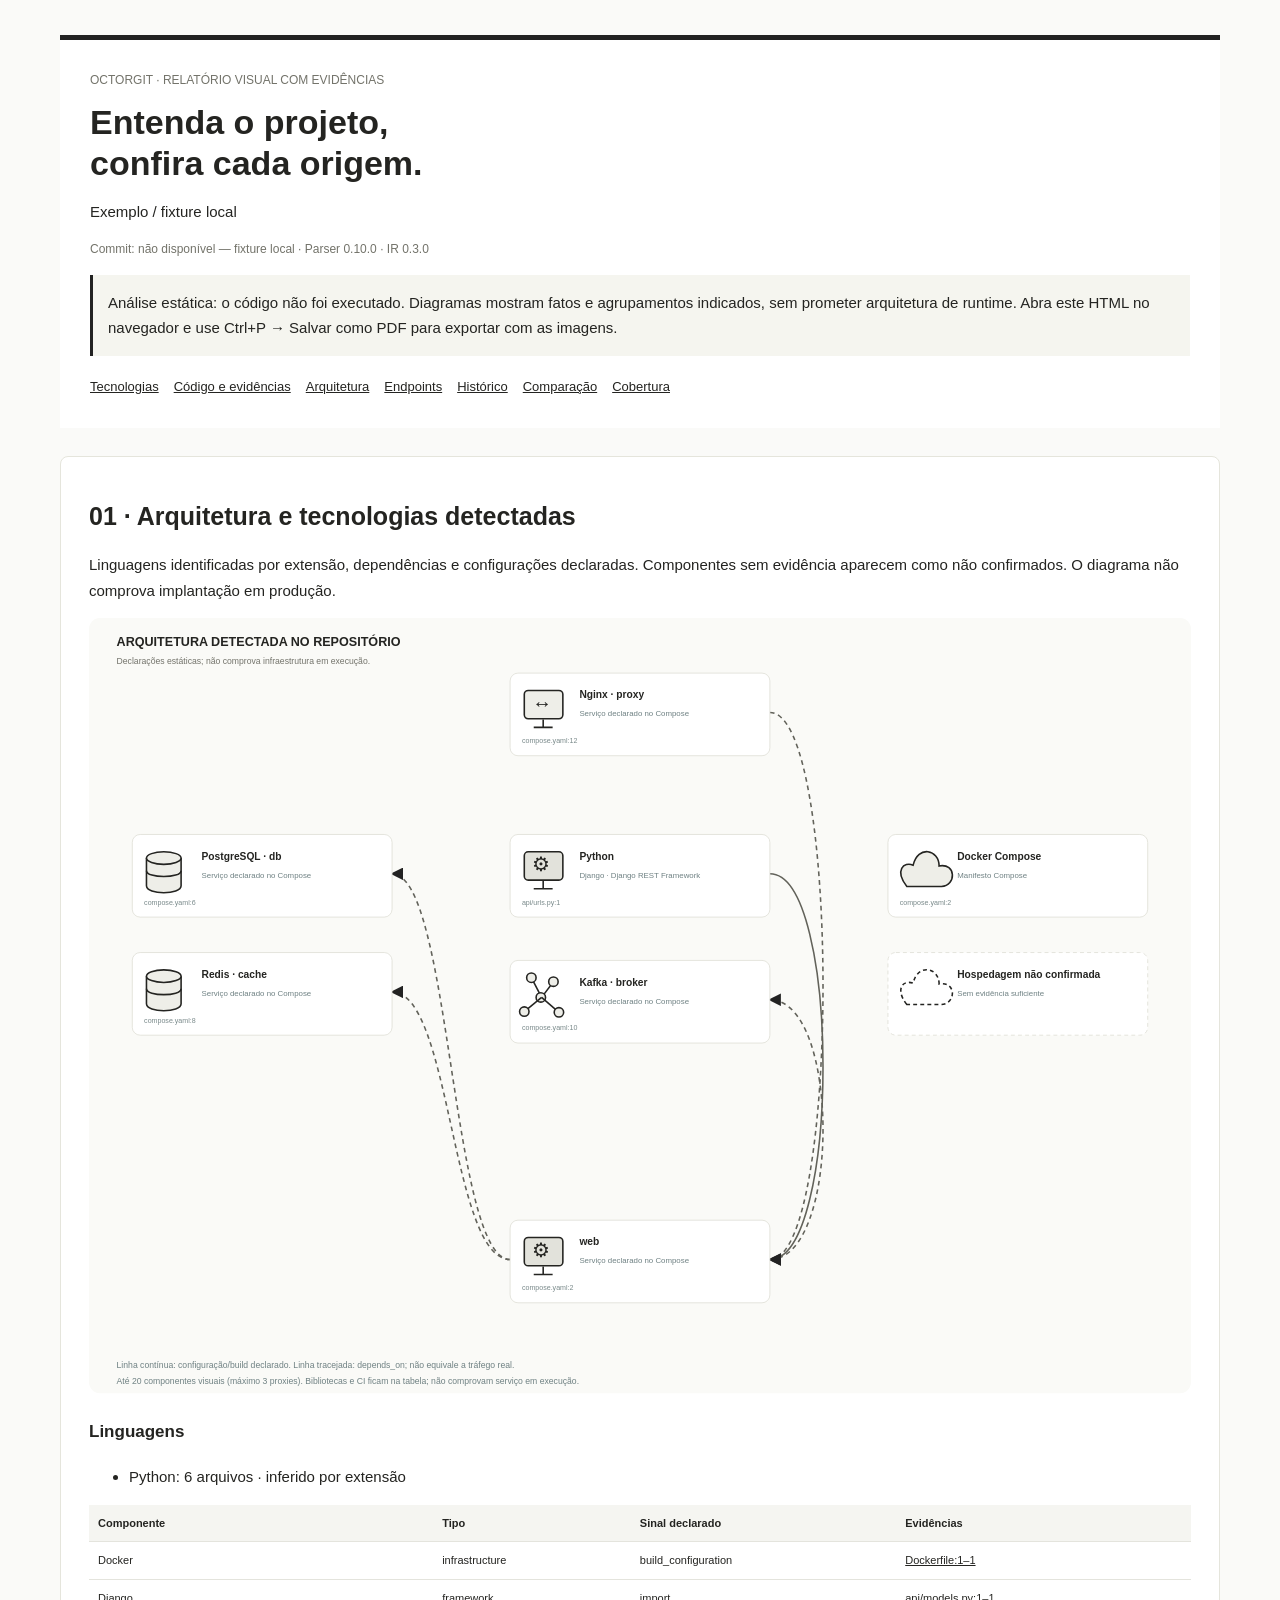
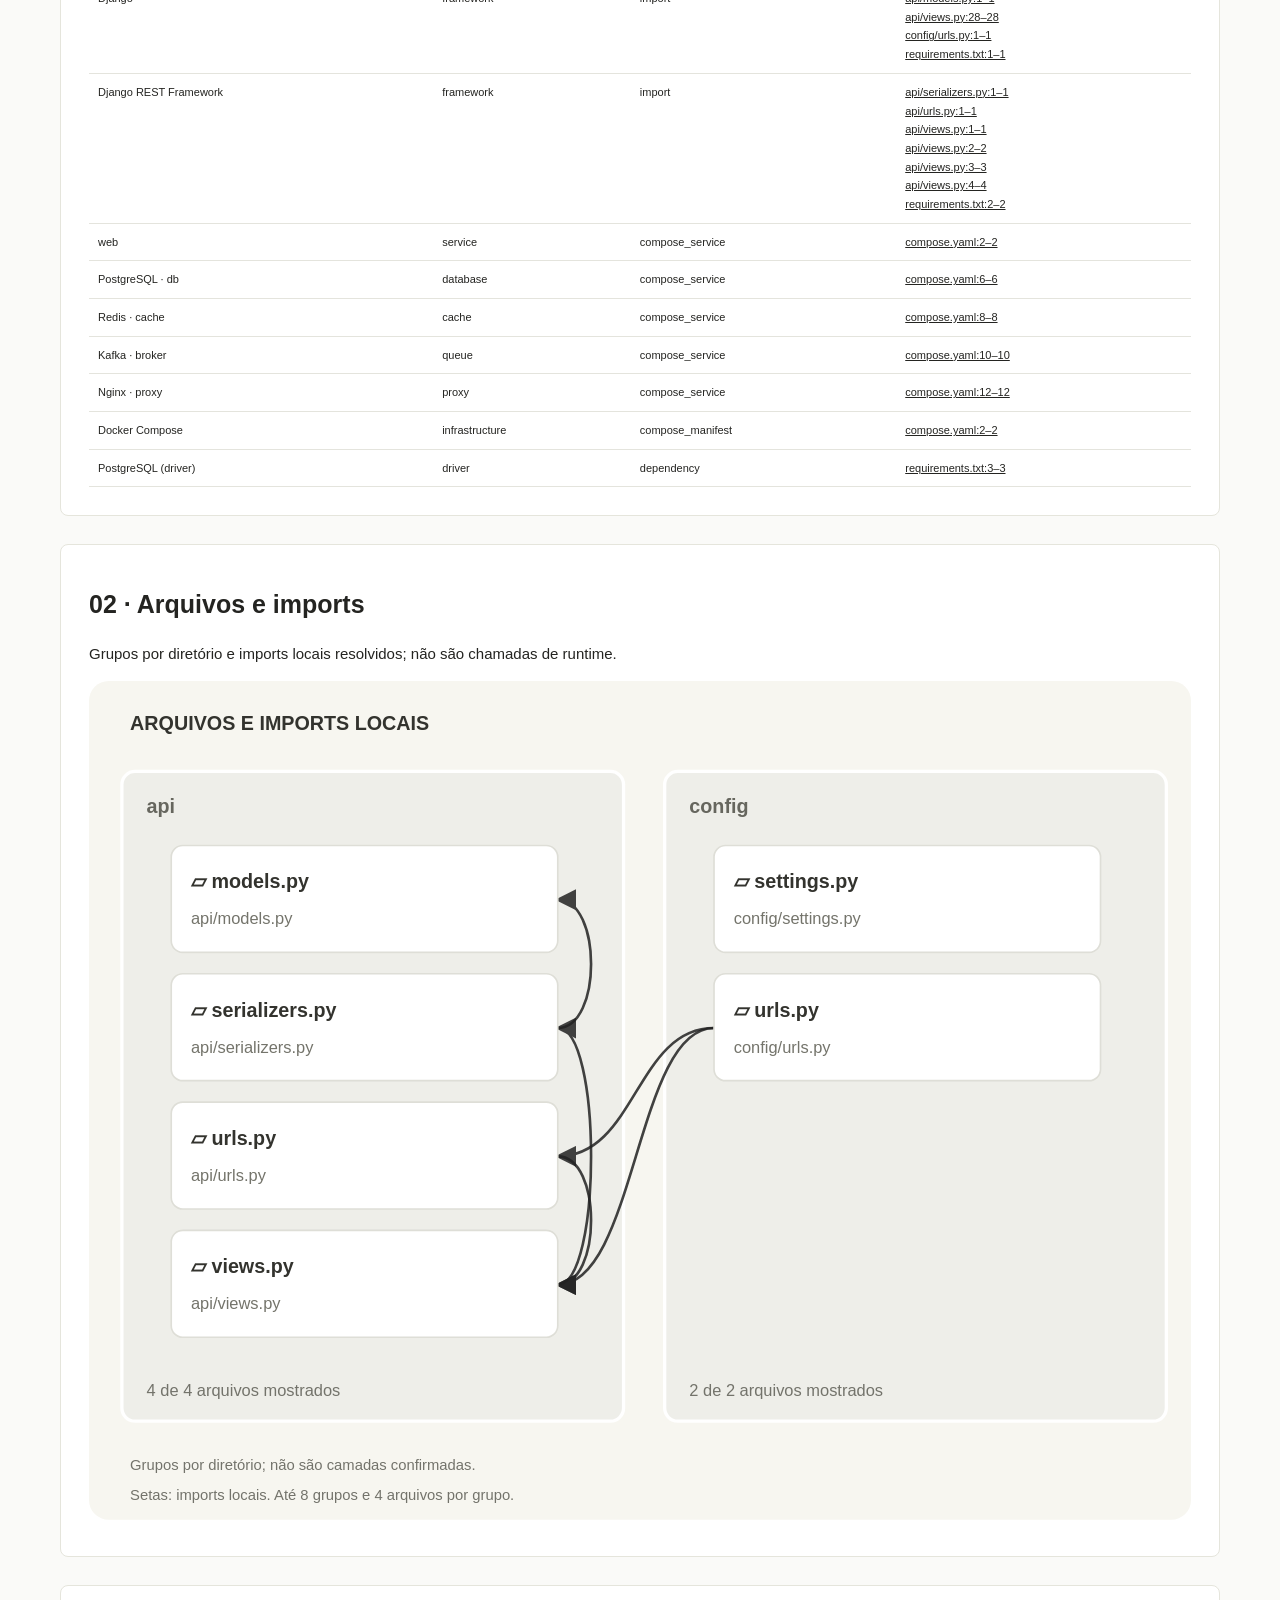
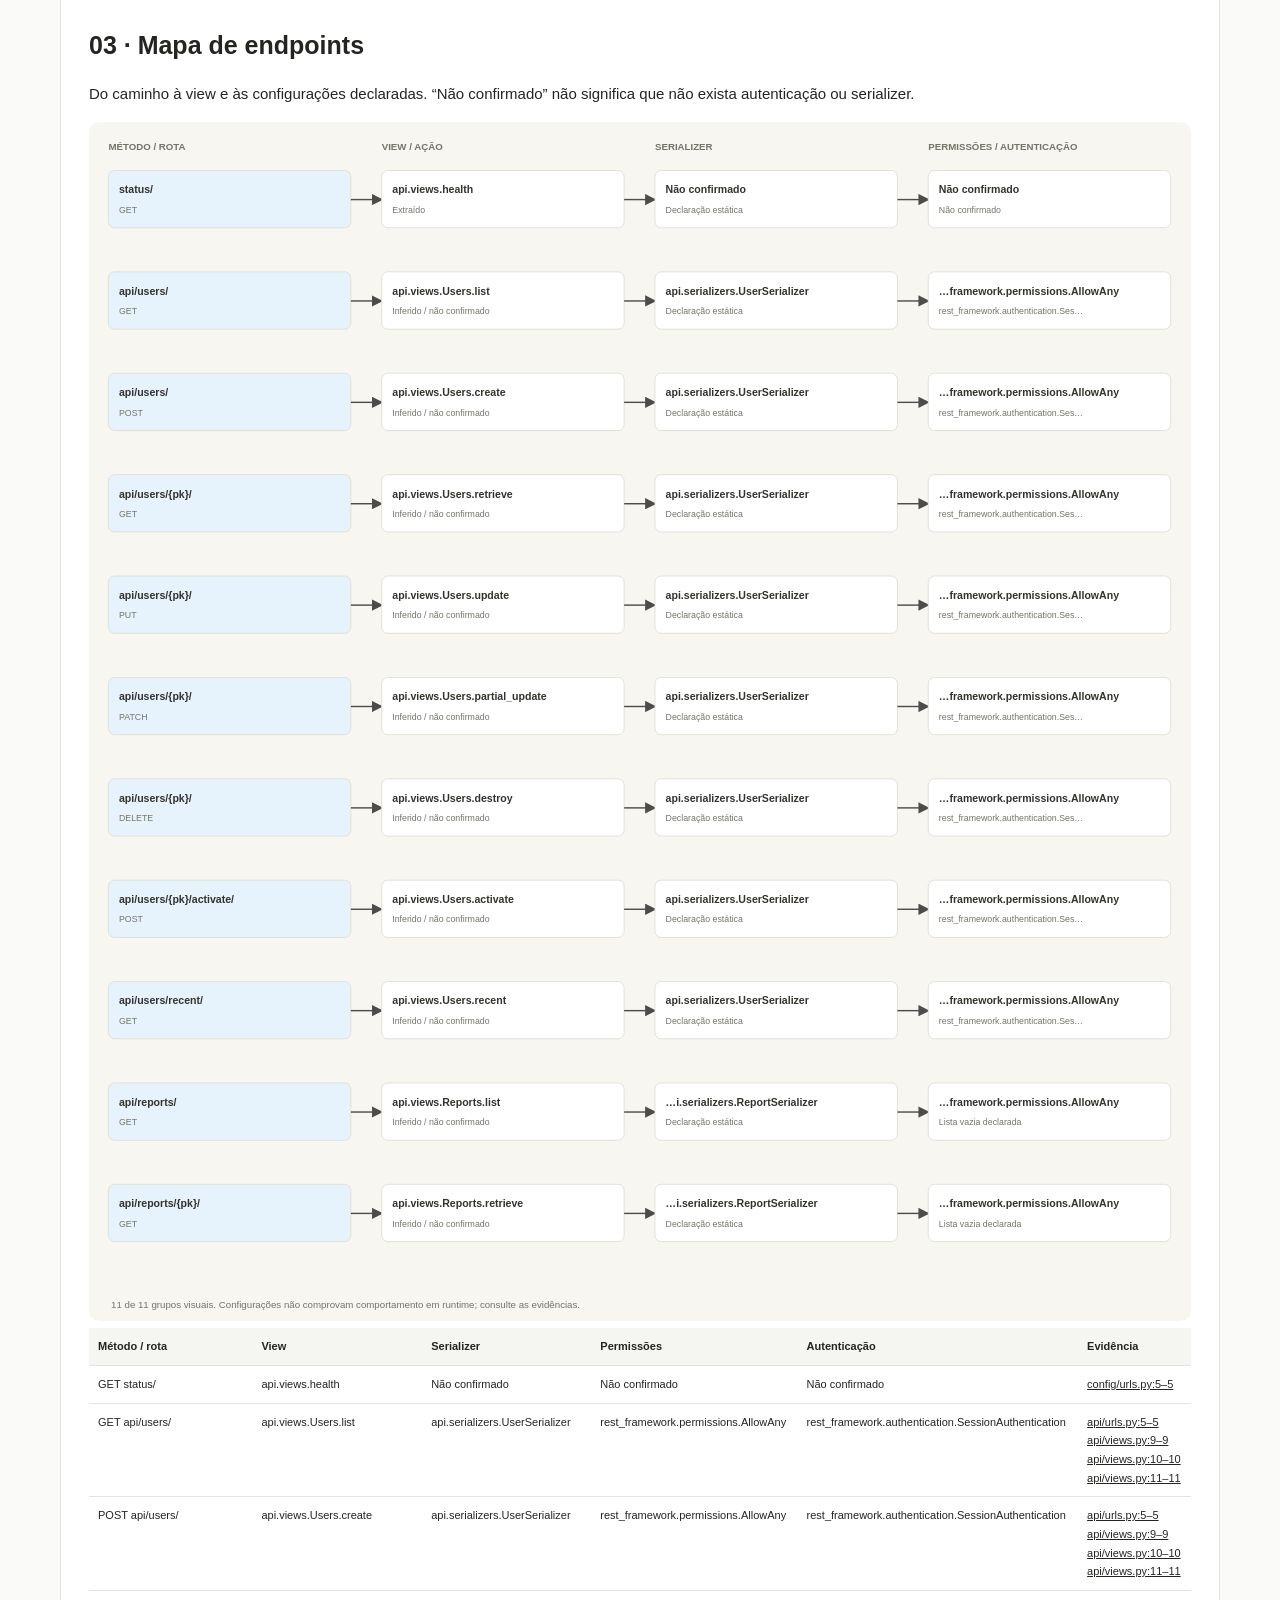
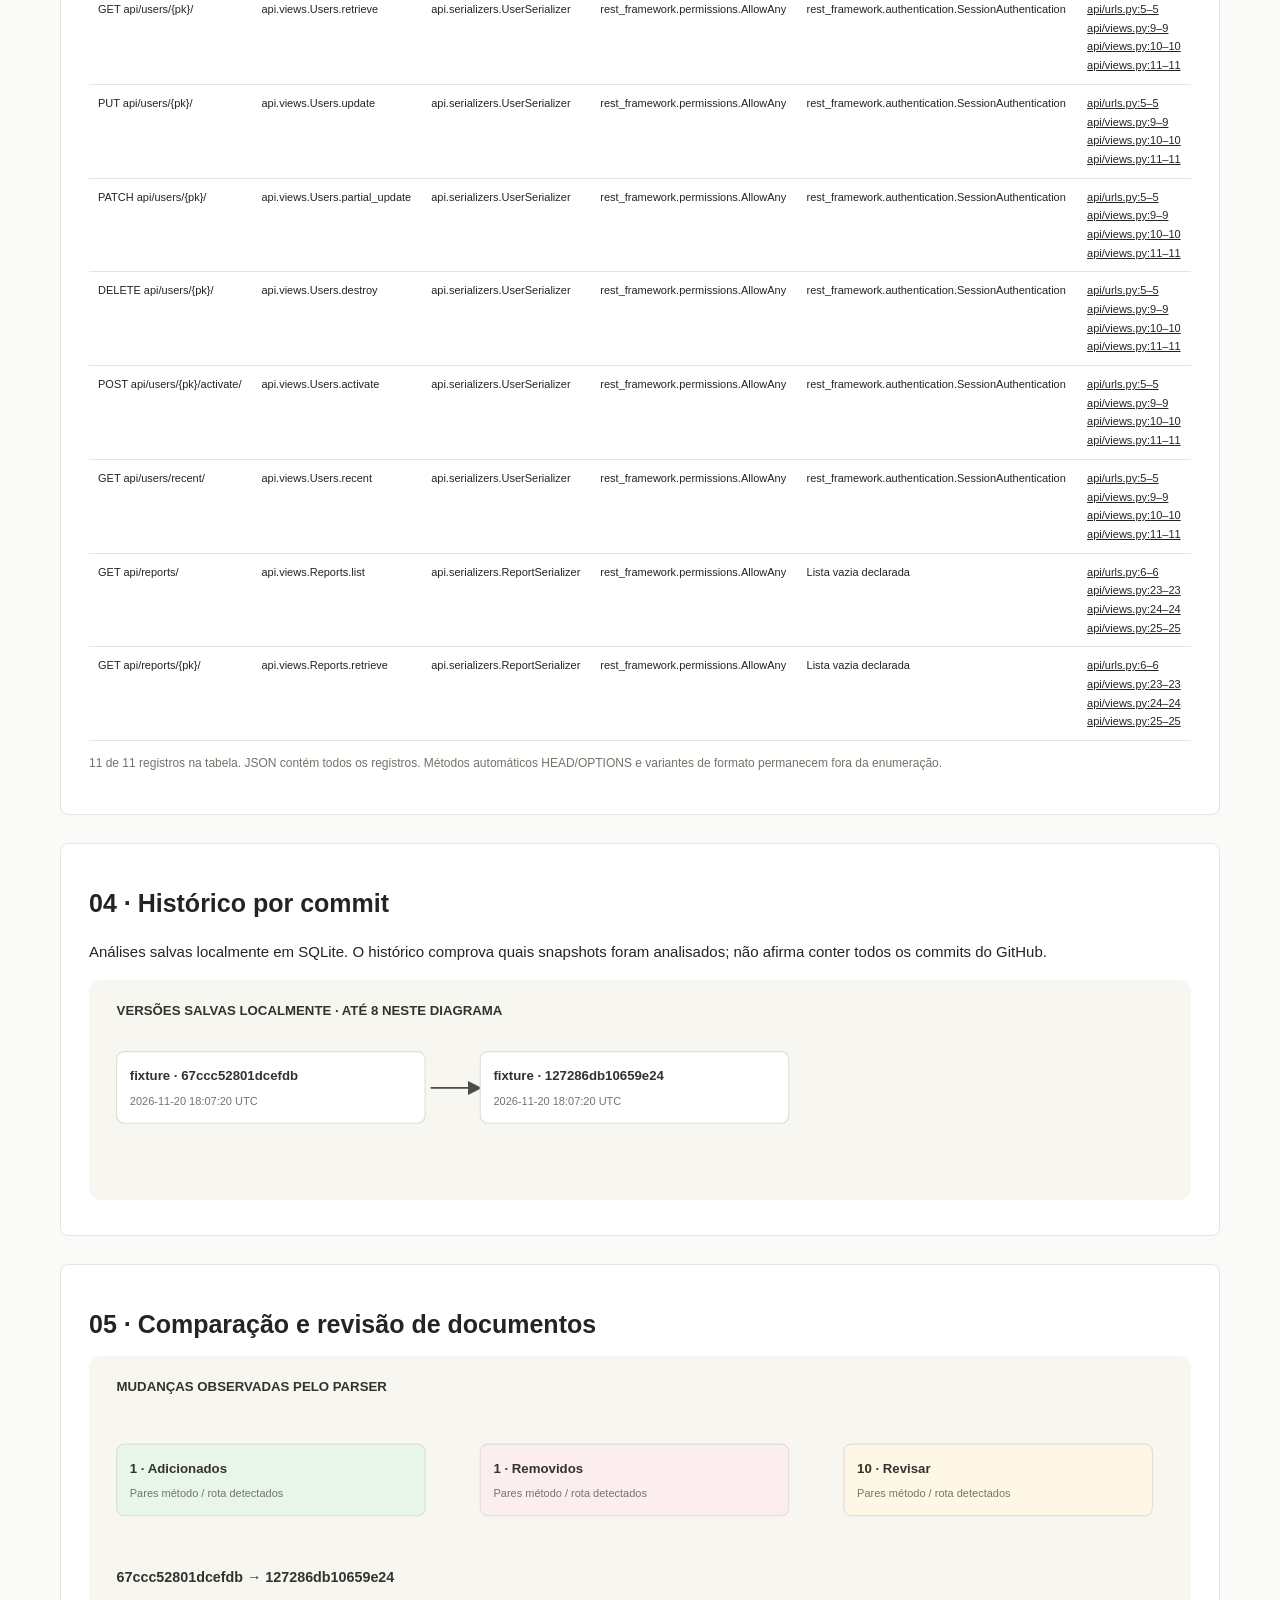
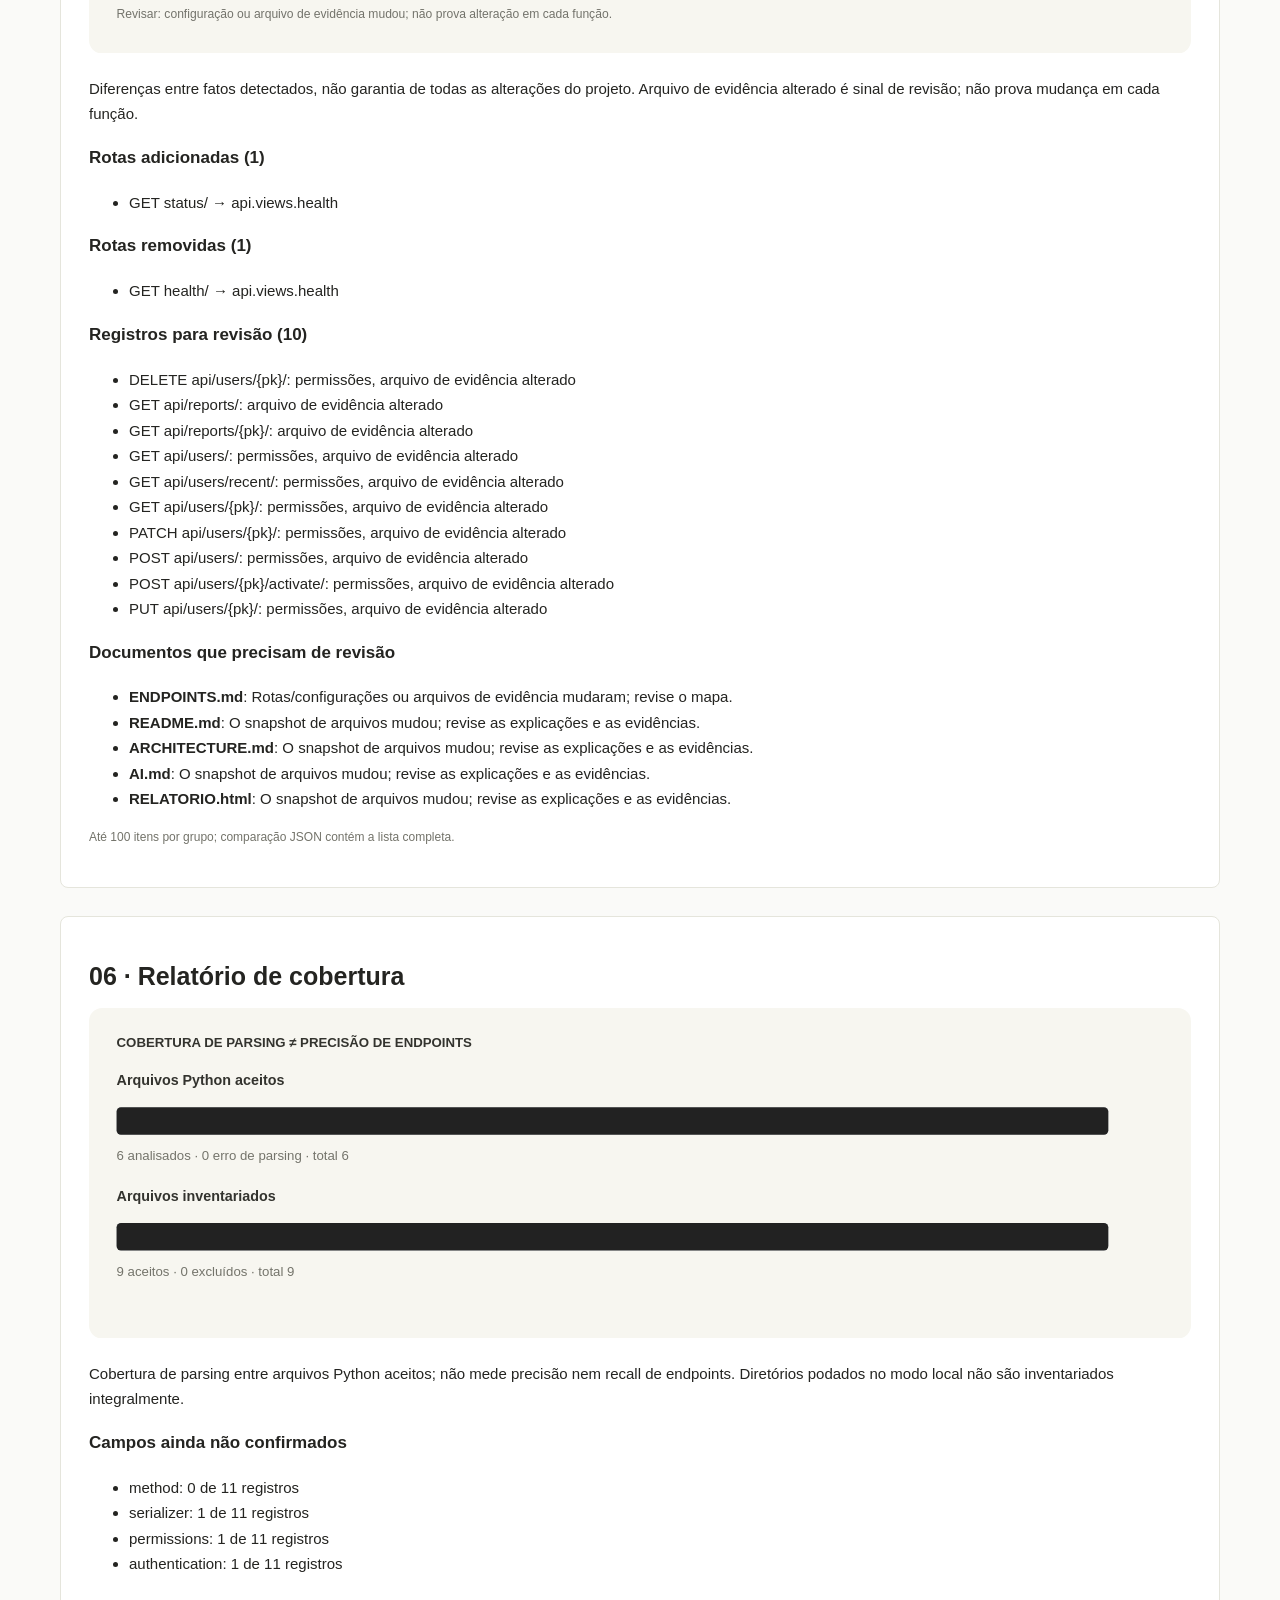
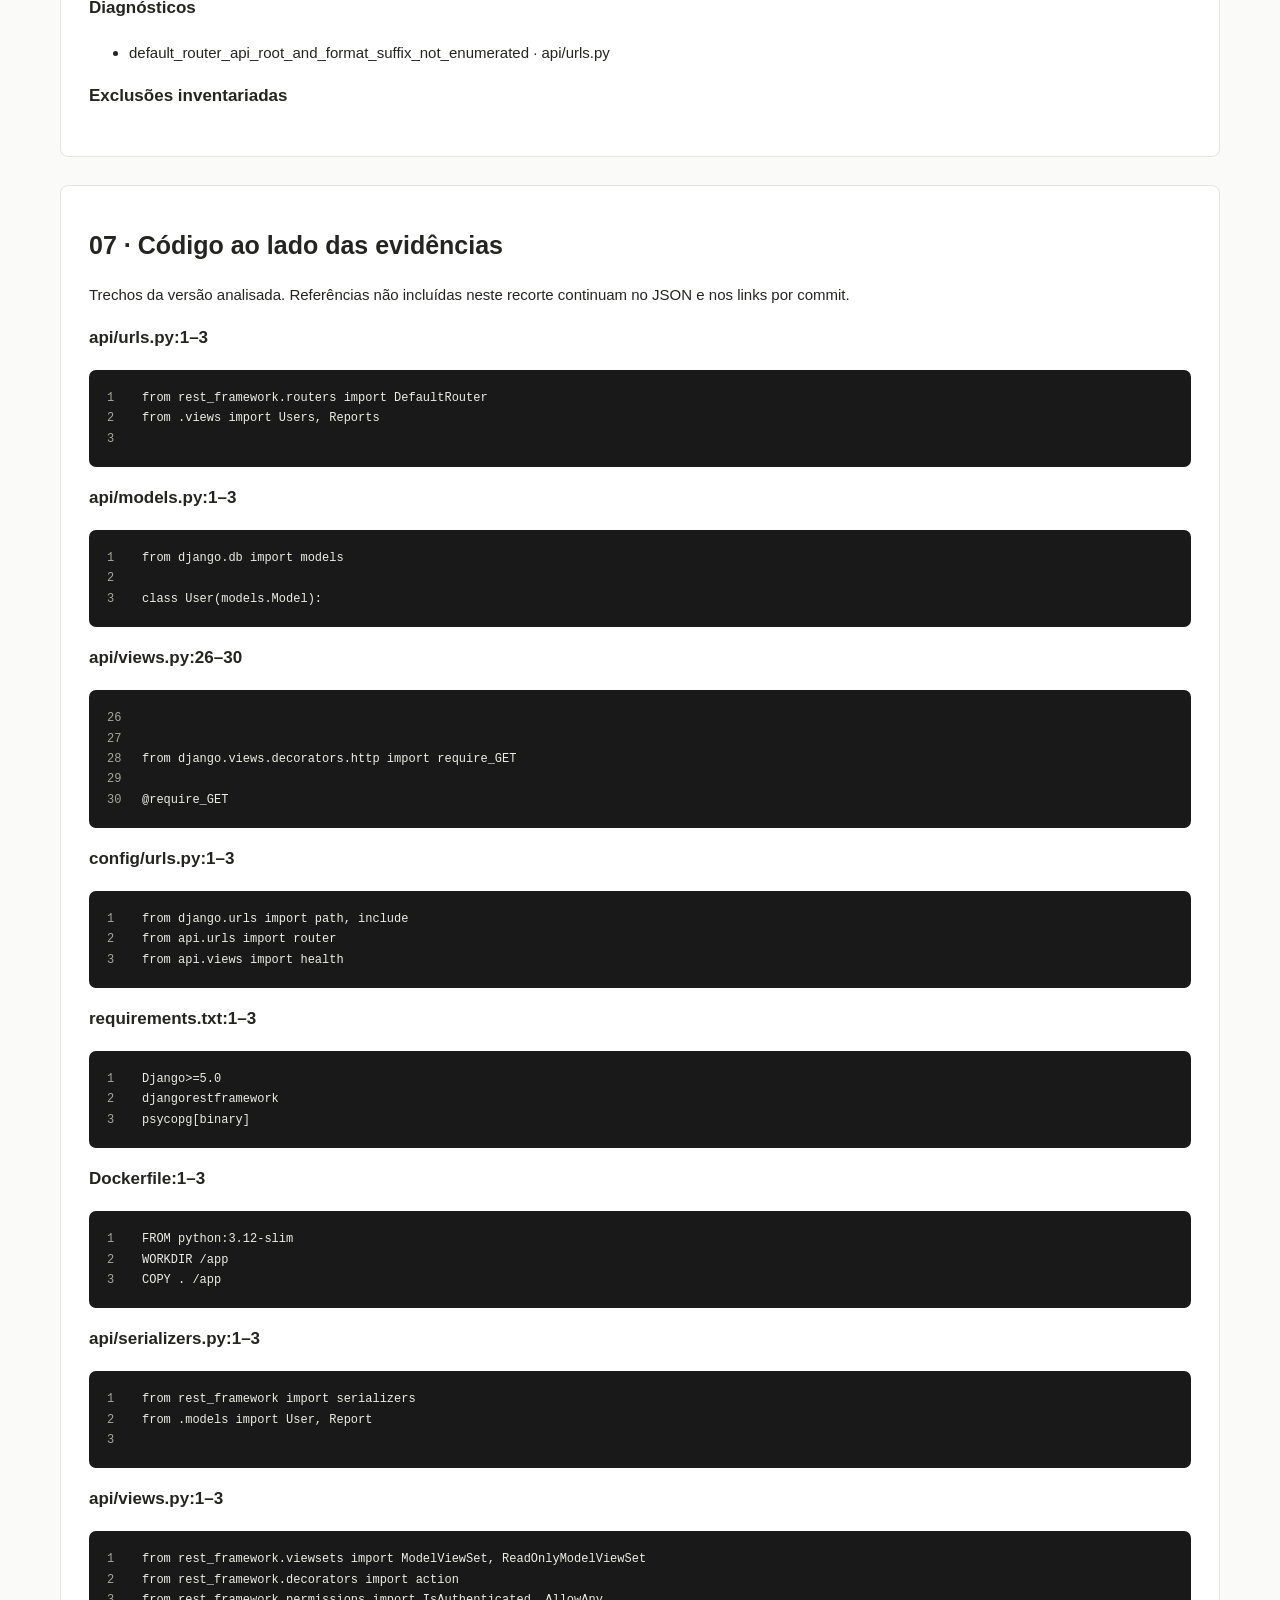
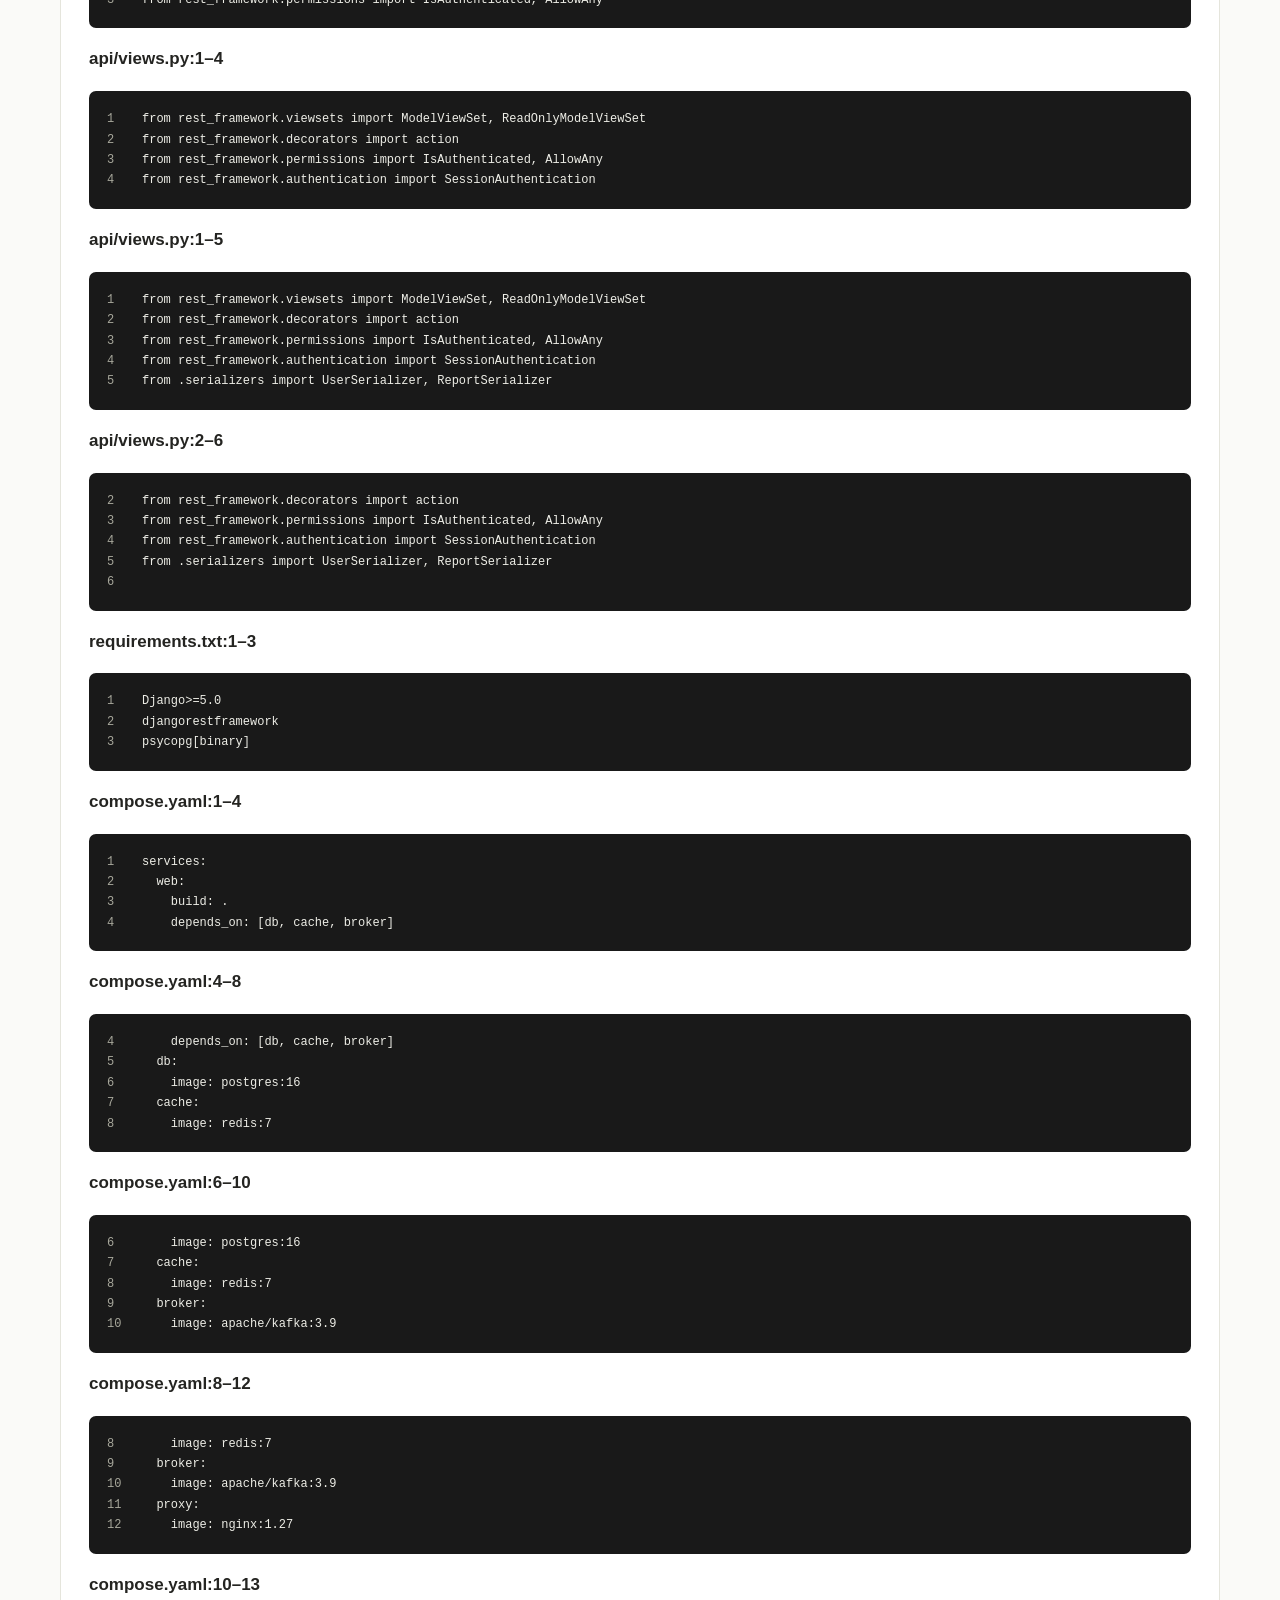
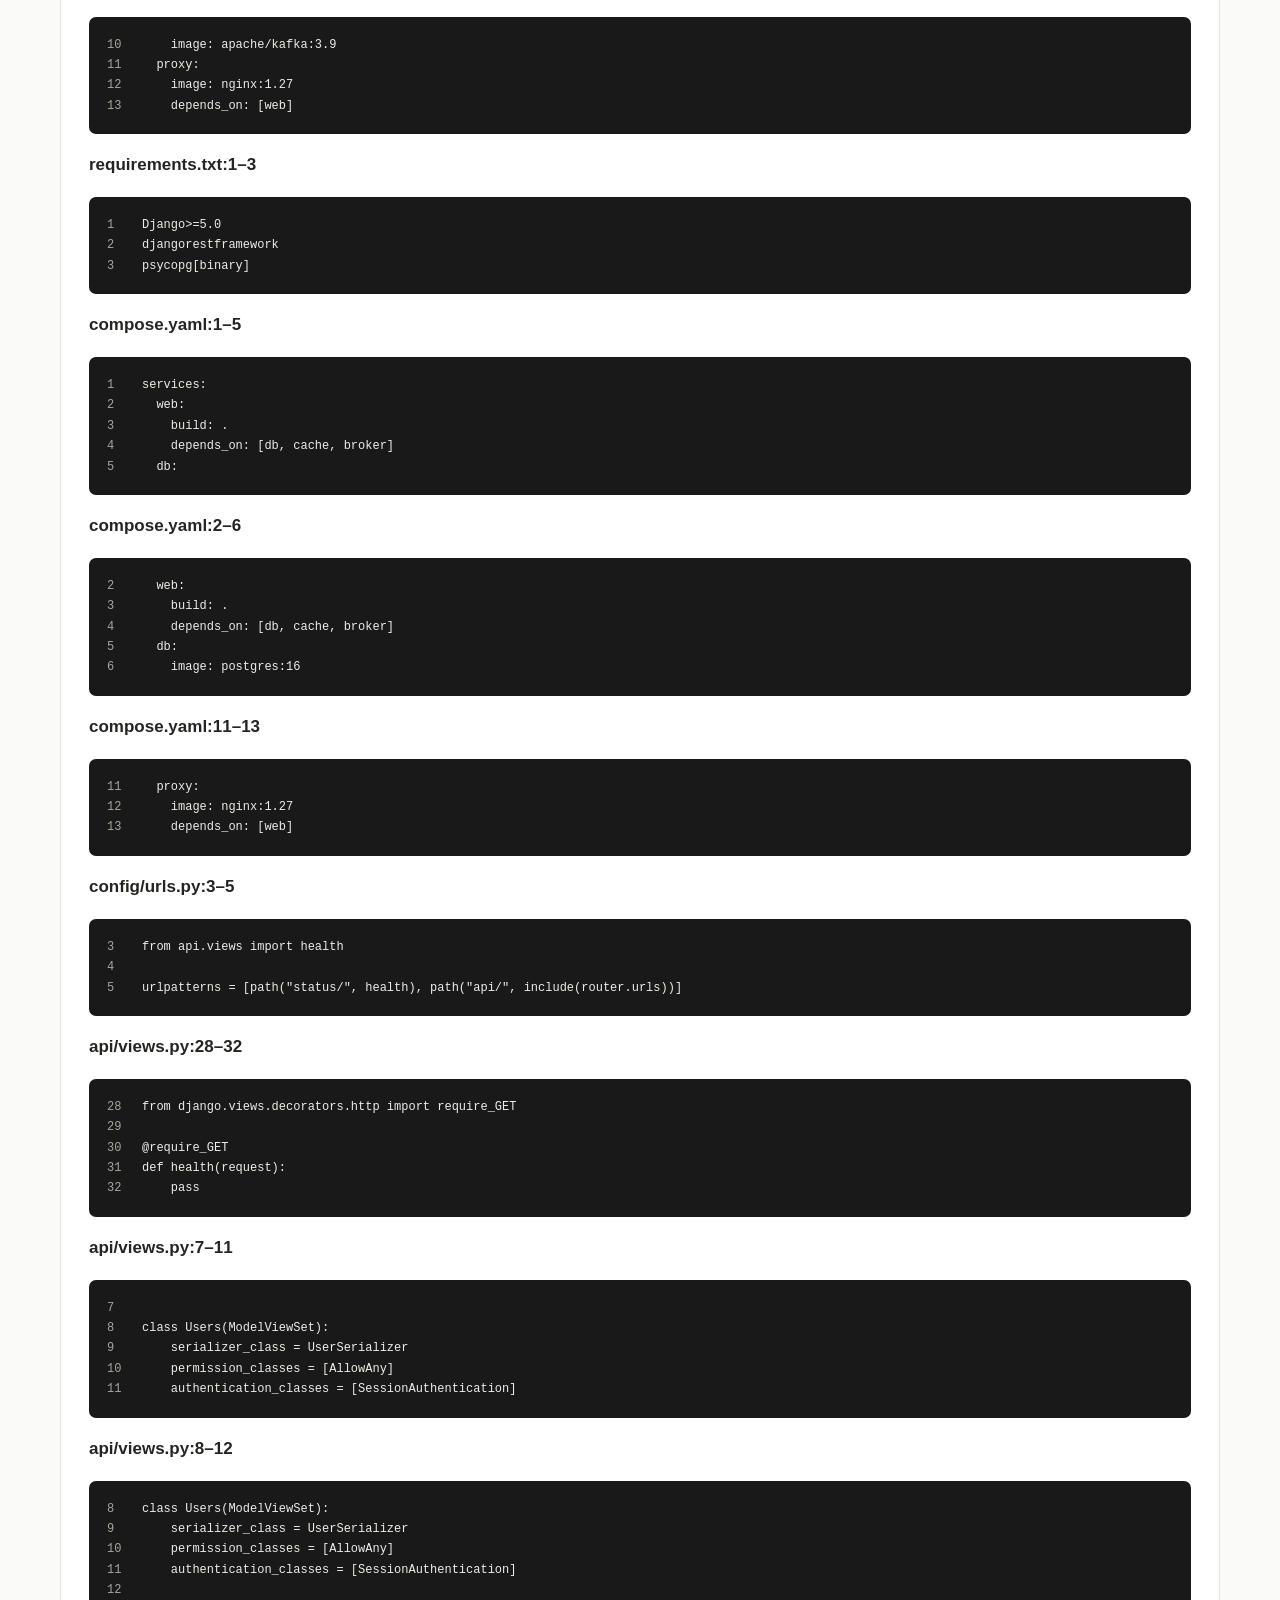
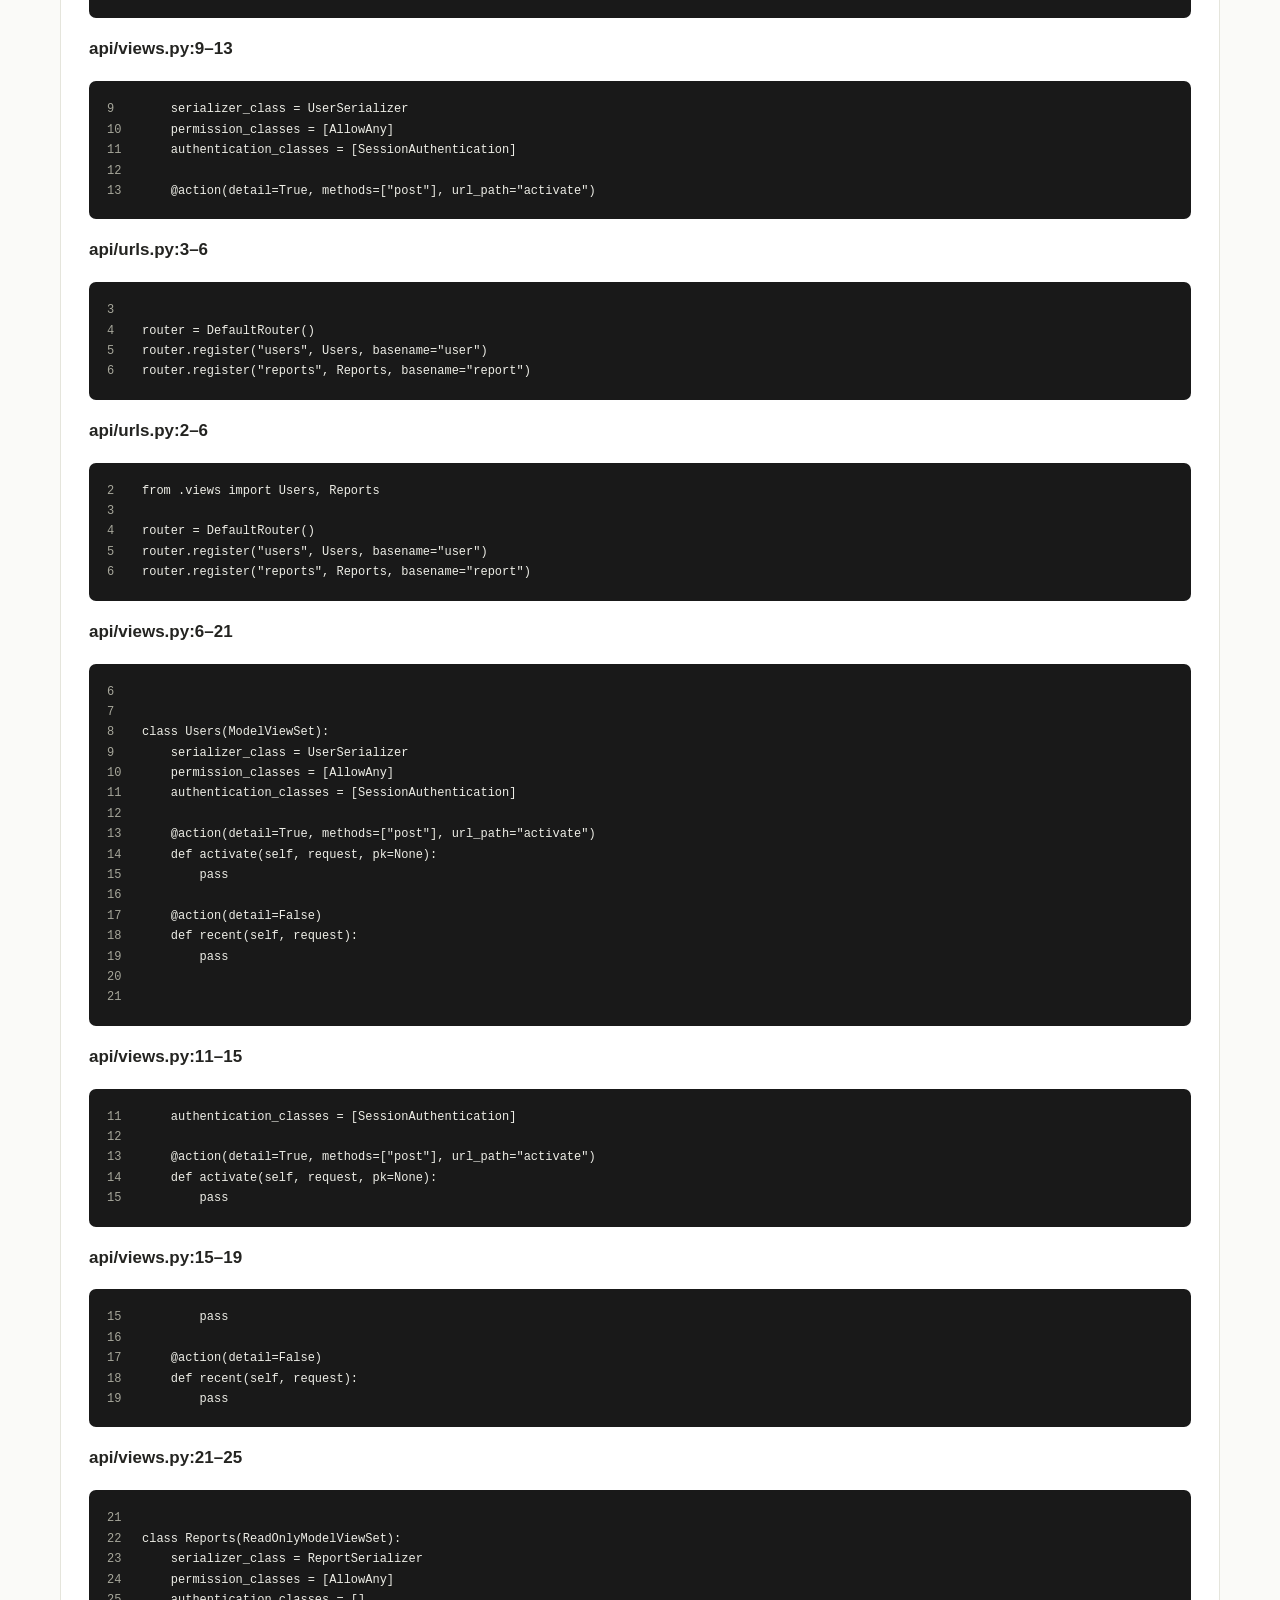
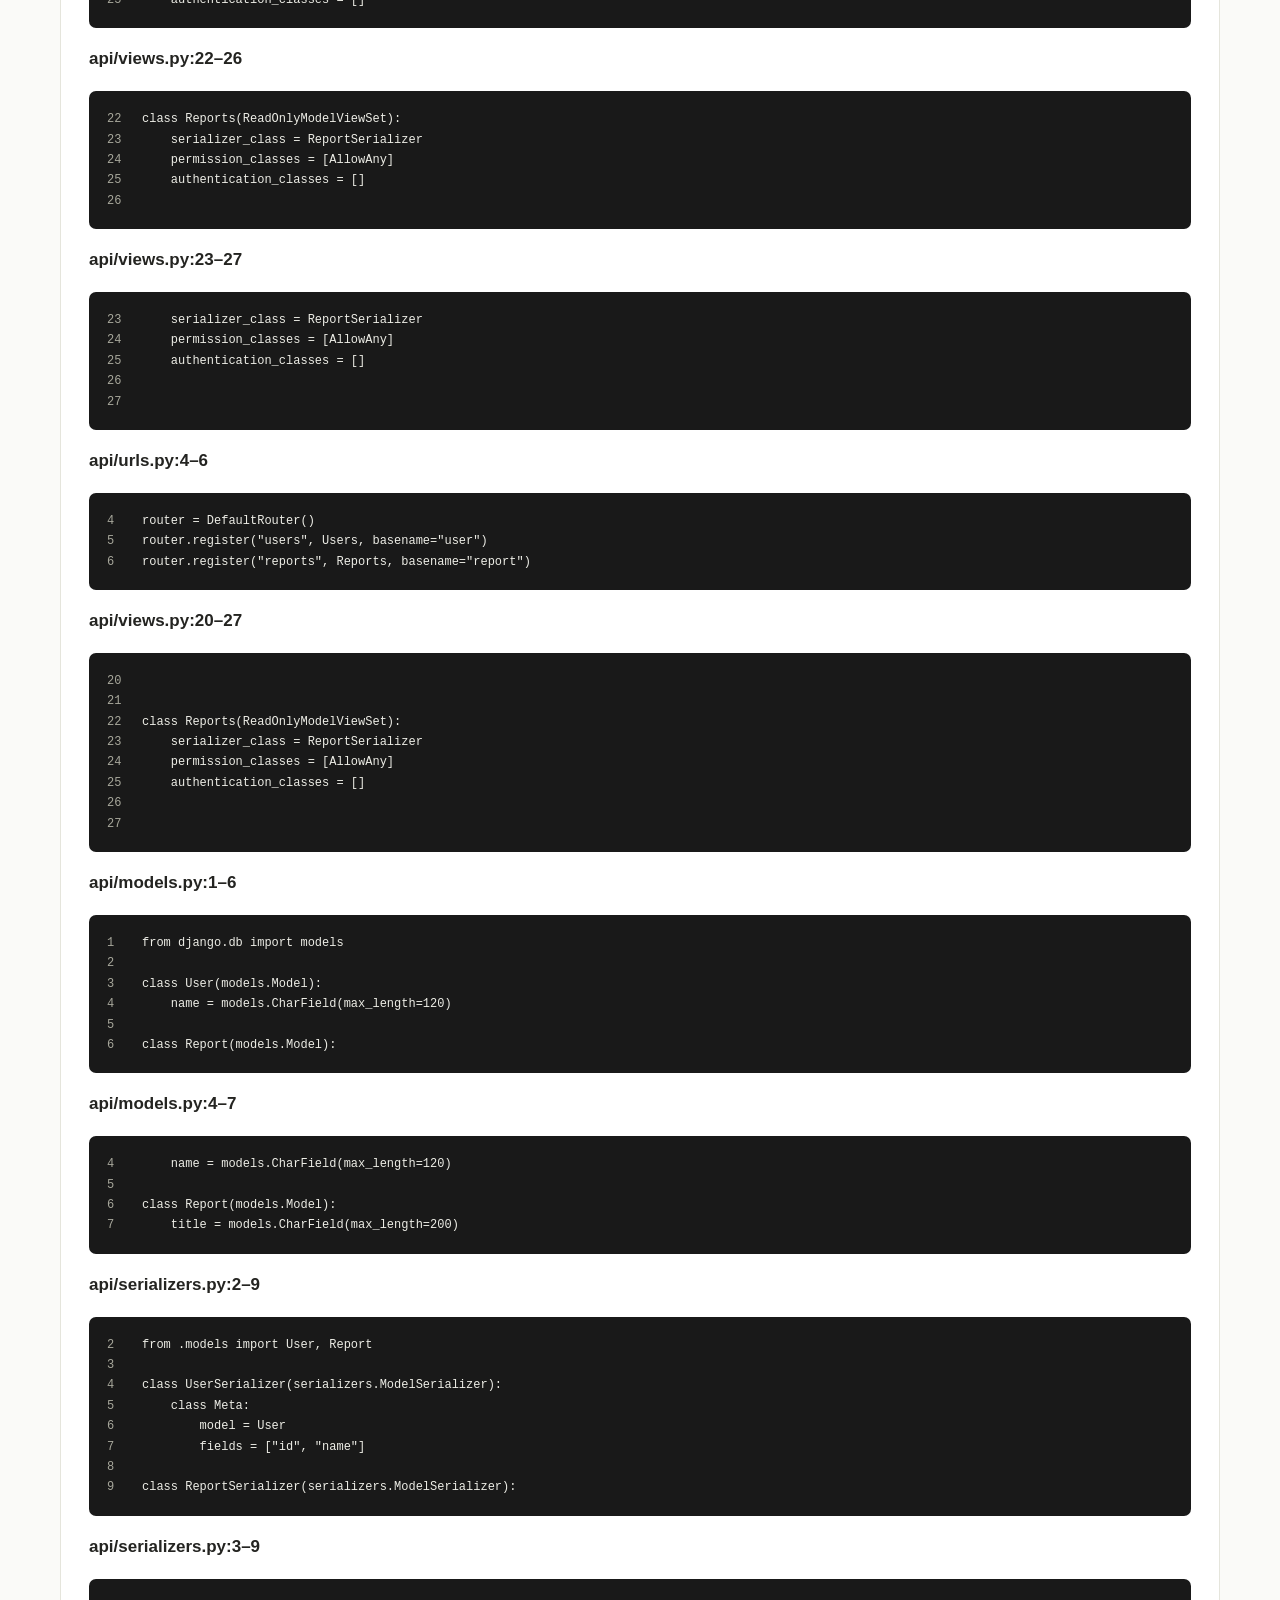
==== commit 8bcb89b9: "Generate concise AI project documentation in nine fixed categories" ====
--- a/VER_EXEMPLO_VISUAL.html
+++ b/VER_EXEMPLO_VISUAL.html
@@ -1 +1 @@
-<!doctype html><html lang="pt-BR"><head><meta charset="utf-8"><meta name="viewport" content="width=device-width,initial-scale=1"><meta http-equiv="Content-Security-Policy" content="default-src 'none'; style-src 'unsafe-inline'; img-src data:; base-uri 'none'; form-action 'none'"><title>OctorGit · Relatório visual</title><style>body{font:15px/1.7 "Segoe UI",Arial,sans-serif;background:#fafaf8;color:#242421;margin:0}main{max-width:1160px;margin:auto;padding:35px}header{border-top:5px solid #222222;padding:30px;background:white}h1{font-size:34px;line-height:1.2;margin:12px 0}h2{font-size:25px;margin:10px 0}h3{font-size:17px}section{margin:28px 0;padding:28px;background:white;border:1px solid #e5e5dc;border-radius:8px;break-before:auto}svg{width:100%;height:auto}p,li{overflow-wrap:anywhere}a{color:#242421}nav{display:flex;flex-wrap:wrap;gap:15px;font-size:13px;margin-top:20px}.muted{font-size:12px;color:#73736a}.notice{padding:15px;background:#f5f5ef;border-left:3px solid #222222}.chart{margin:20px 0}.table-wrap{overflow:auto}table{border-collapse:collapse;width:100%;font-size:11px}th,td{padding:9px;border-bottom:1px solid #e4e4dd;text-align:left;vertical-align:top;overflow-wrap:anywhere}th{background:#f5f5f1}code,pre{font:12px/1.7 Consolas,monospace}pre{white-space:pre-wrap;overflow-wrap:anywhere;background:#191919;color:#edede6;padding:18px;border-radius:7px}.code-row{display:block}.number{display:inline-block;width:35px;color:#a7a79b;user-select:none}.evidence{font-size:12px;color:#747469}details{margin:12px 0}.stat{font-size:28px;color:#242421}@media print{body{background:white}main{padding:0;max-width:none}section{border:0;padding:12px 0;margin:14px 0}nav{display:none}svg{max-height:250mm}header{padding:15px 0}tr,pre{break-inside:avoid}details{display:block}a{color:#242421}h2,h3{break-after:avoid}a:after{content:none}}@page{size:A4;margin:14mm}</style></head><body><main><header><div class="muted">OCTORGIT · RELATÓRIO VISUAL COM EVIDÊNCIAS</div><h1>Entenda o projeto,<br>confira cada origem.</h1><p>Exemplo / fixture local</p><p class="muted">Commit: não disponível — fixture local · Parser 0.9.1 · IR 0.3.0</p><p class="notice">Análise estática: o código não foi executado. Diagramas mostram fatos e agrupamentos indicados, sem prometer arquitetura de runtime. Abra este HTML no navegador e use Ctrl+P → Salvar como PDF para exportar com as imagens.</p><nav><a href="#tecnologias">Tecnologias</a><a href="#codigo">Código e evidências</a><a href="#arquitetura">Arquitetura</a><a href="#endpoints">Endpoints</a><a href="#historico">Histórico</a><a href="#comparacao">Comparação</a><a href="#cobertura">Cobertura</a></nav></header><section id="tecnologias"><h2>01 · Arquitetura e tecnologias detectadas</h2><p>Linguagens identificadas por extensão, dependências e configurações declaradas. Componentes sem evidência aparecem como não confirmados. O diagrama não comprova implantação em produção.</p><svg xmlns="http://www.w3.org/2000/svg" viewBox="0 0 1400 985" role="img" aria-label="Arquitetura declarada · linguagem, banco e infraestrutura"><title>Arquitetura declarada · linguagem, banco e infraestrutura</title><defs><marker id="arrow-fb2d377b" markerWidth="8" markerHeight="8" refX="7" refY="4" orient="auto"><path d="M0 0 L8 4 L0 8 Z" fill="#222222"/></marker></defs><rect width="1400" height="985" rx="14" fill="#fafaf7"/><text x="35" y="35" font-family="Segoe UI,Arial,sans-serif" font-size="16" fill="#242421" font-weight="600">ARQUITETURA DETECTADA NO REPOSITÓRIO</text><text x="35" y="58" font-family="Segoe UI,Arial,sans-serif" font-size="11" fill="#73736b" font-weight="400">Declarações estáticas; não comprova infraestrutura em execução.</text><path d="M865 325 C955 325, 955 815, 865.0 815" stroke="#62625a" stroke-width="2" fill="none" marker-end="url(#arrow-fb2d377b)"/><path d="M535.0 815 C460.0 815, 460.0 325, 385 325" stroke="#62625a" stroke-width="2" fill="none" marker-end="url(#arrow-fb2d377b)" stroke-dasharray="6 5"/><path d="M535.0 815 C460.0 815, 460.0 475, 385 475" stroke="#62625a" stroke-width="2" fill="none" marker-end="url(#arrow-fb2d377b)" stroke-dasharray="6 5"/><path d="M865.0 815 C955.0 815, 955.0 485, 865 485" stroke="#62625a" stroke-width="2" fill="none" marker-end="url(#arrow-fb2d377b)" stroke-dasharray="6 5"/><path d="M865.0 120 C955.0 120, 955.0 815, 865.0 815" stroke="#62625a" stroke-width="2" fill="none" marker-end="url(#arrow-fb2d377b)" stroke-dasharray="6 5"/><g><title>Código do projeto · Inventário do código</title><rect x="535" y="275" width="330" height="105" rx="10" fill="#ffffff" stroke="#deded5"/><rect x="553" y="297" width="49" height="36" rx="5" fill="#e2e2db" stroke="#242421" stroke-width="2"/><path d="M577 334 v10 m-12 0 h24" stroke="#242421" stroke-width="2"/><text x="563" y="322" font-family="Segoe UI,Arial,sans-serif" font-size="25" fill="#242421" font-weight="400">⚙</text><text x="623" y="307" font-family="Segoe UI,Arial,sans-serif" font-size="13" fill="#242421" font-weight="600">Python</text><text x="623" y="330" font-family="Segoe UI,Arial,sans-serif" font-size="10" fill="#6f8183" font-weight="400">Django · Django REST Framework</text><text x="550" y="364" font-family="Segoe UI,Arial,sans-serif" font-size="9" fill="#79898a" font-weight="400">api/urls.py:1</text></g><g><title>web · Serviço declarado no Compose</title><rect x="535.0" y="765" width="330" height="105" rx="10" fill="#ffffff" stroke="#deded5"/><rect x="553.0" y="787" width="49" height="36" rx="5" fill="#e2e2db" stroke="#242421" stroke-width="2"/><path d="M577.0 824 v10 m-12 0 h24" stroke="#242421" stroke-width="2"/><text x="563.0" y="812" font-family="Segoe UI,Arial,sans-serif" font-size="25" fill="#242421" font-weight="400">⚙</text><text x="623.0" y="797" font-family="Segoe UI,Arial,sans-serif" font-size="13" fill="#242421" font-weight="600">web</text><text x="623.0" y="820" font-family="Segoe UI,Arial,sans-serif" font-size="10" fill="#6f8183" font-weight="400">Serviço declarado no Compose</text><text x="550.0" y="854" font-family="Segoe UI,Arial,sans-serif" font-size="9" fill="#79898a" font-weight="400">compose.yaml:2</text></g><g><title>PostgreSQL · db · Serviço declarado no Compose</title><rect x="55" y="275" width="330" height="105" rx="10" fill="#ffffff" stroke="#deded5"/><path d="M73 305 V340 C73 352 117 352 117 340 V305" fill="#eeeee8" stroke="#242421" stroke-width="2"/><ellipse cx="95" cy="305" rx="22" ry="8" fill="#eeeee8" stroke="#242421" stroke-width="2"/><path d="M73 321 C73 331 117 331 117 321" fill="none" stroke="#242421" stroke-width="2"/><text x="143" y="307" font-family="Segoe UI,Arial,sans-serif" font-size="13" fill="#242421" font-weight="600">PostgreSQL · db</text><text x="143" y="330" font-family="Segoe UI,Arial,sans-serif" font-size="10" fill="#6f8183" font-weight="400">Serviço declarado no Compose</text><text x="70" y="364" font-family="Segoe UI,Arial,sans-serif" font-size="9" fill="#79898a" font-weight="400">compose.yaml:6</text></g><g><title>Redis · cache · Serviço declarado no Compose</title><rect x="55" y="425" width="330" height="105" rx="10" fill="#ffffff" stroke="#deded5"/><path d="M73 455 V490 C73 502 117 502 117 490 V455" fill="#eeeee8" stroke="#242421" stroke-width="2"/><ellipse cx="95" cy="455" rx="22" ry="8" fill="#eeeee8" stroke="#242421" stroke-width="2"/><path d="M73 471 C73 481 117 481 117 471" fill="none" stroke="#242421" stroke-width="2"/><text x="143" y="457" font-family="Segoe UI,Arial,sans-serif" font-size="13" fill="#242421" font-weight="600">Redis · cache</text><text x="143" y="480" font-family="Segoe UI,Arial,sans-serif" font-size="10" fill="#6f8183" font-weight="400">Serviço declarado no Compose</text><text x="70" y="514" font-family="Segoe UI,Arial,sans-serif" font-size="9" fill="#79898a" font-weight="400">compose.yaml:8</text></g><g><title>Kafka · broker · Serviço declarado no Compose</title><rect x="535" y="435" width="330" height="105" rx="10" fill="#ffffff" stroke="#deded5"/><line x1="575" y1="482" x2="562" y2="457" stroke="#242421" stroke-width="2"/><circle cx="562" cy="457" r="6" fill="#eeeee8" stroke="#242421" stroke-width="2"/><line x1="575" y1="482" x2="590" y2="462" stroke="#242421" stroke-width="2"/><circle cx="590" cy="462" r="6" fill="#eeeee8" stroke="#242421" stroke-width="2"/><line x1="575" y1="482" x2="574" y2="482" stroke="#242421" stroke-width="2"/><circle cx="574" cy="482" r="6" fill="#eeeee8" stroke="#242421" stroke-width="2"/><line x1="575" y1="482" x2="553" y2="500" stroke="#242421" stroke-width="2"/><circle cx="553" cy="500" r="6" fill="#eeeee8" stroke="#242421" stroke-width="2"/><line x1="575" y1="482" x2="597" y2="501" stroke="#242421" stroke-width="2"/><circle cx="597" cy="501" r="6" fill="#eeeee8" stroke="#242421" stroke-width="2"/><text x="623" y="467" font-family="Segoe UI,Arial,sans-serif" font-size="13" fill="#242421" font-weight="600">Kafka · broker</text><text x="623" y="490" font-family="Segoe UI,Arial,sans-serif" font-size="10" fill="#6f8183" font-weight="400">Serviço declarado no Compose</text><text x="550" y="524" font-family="Segoe UI,Arial,sans-serif" font-size="9" fill="#79898a" font-weight="400">compose.yaml:10</text></g><g><title>Nginx · proxy · Serviço declarado no Compose</title><rect x="535.0" y="70" width="330" height="105" rx="10" fill="#ffffff" stroke="#deded5"/><rect x="553.0" y="92" width="49" height="36" rx="5" fill="#eeeee8" stroke="#242421" stroke-width="2"/><path d="M577.0 129 v10 m-12 0 h24" stroke="#242421" stroke-width="2"/><text x="563.0" y="117" font-family="Segoe UI,Arial,sans-serif" font-size="25" fill="#242421" font-weight="400">↔</text><text x="623.0" y="102" font-family="Segoe UI,Arial,sans-serif" font-size="13" fill="#242421" font-weight="600">Nginx · proxy</text><text x="623.0" y="125" font-family="Segoe UI,Arial,sans-serif" font-size="10" fill="#6f8183" font-weight="400">Serviço declarado no Compose</text><text x="550.0" y="159" font-family="Segoe UI,Arial,sans-serif" font-size="9" fill="#79898a" font-weight="400">compose.yaml:12</text></g><g><title>Docker Compose · Manifesto Compose</title><rect x="1015" y="275" width="330" height="105" rx="10" fill="#ffffff" stroke="#deded5"/><path d="M1039 341 C1023 321 1035 309 1047 314 C1053 288 1080 294 1080 315 C1102 311 1102 340 1083 341 Z" fill="#eeeee8" stroke="#242421" stroke-width="2"/><text x="1103" y="307" font-family="Segoe UI,Arial,sans-serif" font-size="13" fill="#242421" font-weight="600">Docker Compose</text><text x="1103" y="330" font-family="Segoe UI,Arial,sans-serif" font-size="10" fill="#6f8183" font-weight="400">Manifesto Compose</text><text x="1030" y="364" font-family="Segoe UI,Arial,sans-serif" font-size="9" fill="#79898a" font-weight="400">compose.yaml:2</text></g><g><title>Hospedagem não confirmada · Sem evidência suficiente</title><rect x="1015" y="425" width="330" height="105" rx="10" fill="#ffffff" stroke="#deded5" stroke-dasharray="5 4"/><path d="M1039 491 C1023 471 1035 459 1047 464 C1053 438 1080 444 1080 465 C1102 461 1102 490 1083 491 Z" fill="#ffffff" stroke="#242421" stroke-width="2" stroke-dasharray="5 4"/><text x="1103" y="457" font-family="Segoe UI,Arial,sans-serif" font-size="13" fill="#242421" font-weight="600">Hospedagem não confirmada</text><text x="1103" y="480" font-family="Segoe UI,Arial,sans-serif" font-size="10" fill="#6f8183" font-weight="400">Sem evidência suficiente</text></g><text x="35" y="953" font-family="Segoe UI,Arial,sans-serif" font-size="11" fill="#6f8183" font-weight="400">Linha contínua: configuração/build declarado. Linha tracejada: depends_on; não equivale a tráfego real.</text><text x="35" y="973" font-family="Segoe UI,Arial,sans-serif" font-size="11" fill="#6f8183" font-weight="400">Até 20 componentes visuais (máximo 3 proxies). Bibliotecas e CI ficam na tabela; não comprovam serviço em execução.</text></svg><h3>Linguagens</h3><ul><li>Python: 6 arquivos · inferido por extensão</li></ul><div class="table-wrap"><table><thead><tr><th>Componente</th><th>Tipo</th><th>Sinal declarado</th><th>Evidências</th></tr></thead><tbody><tr><td>Docker</td><td>infrastructure</td><td>build_configuration</td><td><a href="#snippet-e16e9db0af515426da6b">Dockerfile:1–1</a></td></tr><tr><td>Django</td><td>framework</td><td>import</td><td><a href="#snippet-3789b79b9a5ed6e592d4">api/models.py:1–1</a><br><a href="#snippet-177fc65c2c64449869f5">api/views.py:28–28</a><br><a href="#snippet-b39517d6bc8e2e5e696f">config/urls.py:1–1</a><br><a href="#snippet-8d695e40e2883b68ffc3">requirements.txt:1–1</a></td></tr><tr><td>Django REST Framework</td><td>framework</td><td>import</td><td><a href="#snippet-a8db36751ffc0b40ffa8">api/serializers.py:1–1</a><br><a href="#snippet-139732673e272db59605">api/urls.py:1–1</a><br><a href="#snippet-50c0854c6d74f73b3db4">api/views.py:1–1</a><br><a href="#snippet-1f43d6fac961f293d4b6">api/views.py:2–2</a><br><a href="#snippet-0dfd995b166cbaef7469">api/views.py:3–3</a><br><a href="#snippet-924589951fcace8ab2a5">api/views.py:4–4</a><br><a href="#snippet-23e7f8843725ee5eb519">requirements.txt:2–2</a></td></tr><tr><td>web</td><td>service</td><td>compose_service</td><td><a href="#snippet-3ad35b1925c31cc9ec78">compose.yaml:2–2</a></td></tr><tr><td>PostgreSQL · db</td><td>database</td><td>compose_service</td><td><a href="#snippet-95deb186979feed590cb">compose.yaml:6–6</a></td></tr><tr><td>Redis · cache</td><td>cache</td><td>compose_service</td><td><a href="#snippet-eceb0d5f91f43031e009">compose.yaml:8–8</a></td></tr><tr><td>Kafka · broker</td><td>queue</td><td>compose_service</td><td><a href="#snippet-3ad8138cbcd39894015f">compose.yaml:10–10</a></td></tr><tr><td>Nginx · proxy</td><td>proxy</td><td>compose_service</td><td><a href="#snippet-779d98004038649d8d38">compose.yaml:12–12</a></td></tr><tr><td>Docker Compose</td><td>infrastructure</td><td>compose_manifest</td><td><a href="#snippet-3ad35b1925c31cc9ec78">compose.yaml:2–2</a></td></tr><tr><td>PostgreSQL (driver)</td><td>driver</td><td>dependency</td><td><a href="#snippet-448074ed59a60fbea026">requirements.txt:3–3</a></td></tr></tbody></table></div></section><section id="arquitetura"><h2>02 · Arquivos e imports</h2><p>Grupos por diretório e imports locais resolvidos; não são chamadas de runtime.</p><svg xmlns="http://www.w3.org/2000/svg" viewBox="0 0 670 510" role="img" aria-label="Arquitetura · arquivos e imports locais"><title>Arquitetura · arquivos e imports locais</title><defs><marker id="arrow-cbd5899f" markerWidth="8" markerHeight="8" refX="7" refY="4" orient="auto"><path d="M0 0 L8 4 L0 8 Z" fill="#222222"/></marker></defs><rect width="670" height="510" rx="12" fill="#f7f6f0"/><text x="25" y="30" font-family="Segoe UI,Arial,sans-serif" font-size="12" fill="#33332e" font-weight="600">ARQUIVOS E IMPORTS LOCAIS</text><rect x="20" y="55" width="305" height="395" rx="8" fill="#eeeee9" stroke="#fff" stroke-width="2"/><text x="35" y="80" font-family="Segoe UI,Arial,sans-serif" font-size="12" fill="#66665e" font-weight="600">api</text><text x="35" y="435" font-family="Segoe UI,Arial,sans-serif" font-size="10" fill="#73736b" font-weight="400">4 de 4 arquivos mostrados</text><rect x="350" y="55" width="305" height="395" rx="8" fill="#eeeee9" stroke="#fff" stroke-width="2"/><text x="365" y="80" font-family="Segoe UI,Arial,sans-serif" font-size="12" fill="#66665e" font-weight="600">config</text><text x="365" y="435" font-family="Segoe UI,Arial,sans-serif" font-size="10" fill="#73736b" font-weight="400">2 de 2 arquivos mostrados</text><path d="M285 211 C312 211, 312 133, 285 133" stroke="#222222" stroke-width="1.6" fill="none" marker-end="url(#arrow-cbd5899f)" opacity=".85"/><path d="M285 289 C312 289, 312 367, 285 367" stroke="#222222" stroke-width="1.6" fill="none" marker-end="url(#arrow-cbd5899f)" opacity=".85"/><path d="M285 367 C312 367, 312 211, 285 211" stroke="#222222" stroke-width="1.6" fill="none" marker-end="url(#arrow-cbd5899f)" opacity=".85"/><path d="M380 211 C332.5 211, 332.5 289, 285 289" stroke="#222222" stroke-width="1.6" fill="none" marker-end="url(#arrow-cbd5899f)" opacity=".85"/><path d="M380 211 C332.5 211, 332.5 367, 285 367" stroke="#222222" stroke-width="1.6" fill="none" marker-end="url(#arrow-cbd5899f)" opacity=".85"/><g><title>▱ models.py: api/models.py</title><rect x="50" y="100" width="235" height="65" rx="7" fill="#ffffff" stroke="#deded7"/><text x="62" y="126" font-family="Segoe UI,Arial,sans-serif" font-size="12" fill="#33332e" font-weight="600">▱ models.py</text><text x="62" y="148" font-family="Segoe UI,Arial,sans-serif" font-size="10" fill="#74746b" font-weight="400">api/models.py</text></g><g><title>▱ serializers.py: api/serializers.py</title><rect x="50" y="178" width="235" height="65" rx="7" fill="#ffffff" stroke="#deded7"/><text x="62" y="204" font-family="Segoe UI,Arial,sans-serif" font-size="12" fill="#33332e" font-weight="600">▱ serializers.py</text><text x="62" y="226" font-family="Segoe UI,Arial,sans-serif" font-size="10" fill="#74746b" font-weight="400">api/serializers.py</text></g><g><title>▱ urls.py: api/urls.py</title><rect x="50" y="256" width="235" height="65" rx="7" fill="#ffffff" stroke="#deded7"/><text x="62" y="282" font-family="Segoe UI,Arial,sans-serif" font-size="12" fill="#33332e" font-weight="600">▱ urls.py</text><text x="62" y="304" font-family="Segoe UI,Arial,sans-serif" font-size="10" fill="#74746b" font-weight="400">api/urls.py</text></g><g><title>▱ views.py: api/views.py</title><rect x="50" y="334" width="235" height="65" rx="7" fill="#ffffff" stroke="#deded7"/><text x="62" y="360" font-family="Segoe UI,Arial,sans-serif" font-size="12" fill="#33332e" font-weight="600">▱ views.py</text><text x="62" y="382" font-family="Segoe UI,Arial,sans-serif" font-size="10" fill="#74746b" font-weight="400">api/views.py</text></g><g><title>▱ settings.py: config/settings.py</title><rect x="380" y="100" width="235" height="65" rx="7" fill="#ffffff" stroke="#deded7"/><text x="392" y="126" font-family="Segoe UI,Arial,sans-serif" font-size="12" fill="#33332e" font-weight="600">▱ settings.py</text><text x="392" y="148" font-family="Segoe UI,Arial,sans-serif" font-size="10" fill="#74746b" font-weight="400">config/settings.py</text></g><g><title>▱ urls.py: config/urls.py</title><rect x="380" y="178" width="235" height="65" rx="7" fill="#ffffff" stroke="#deded7"/><text x="392" y="204" font-family="Segoe UI,Arial,sans-serif" font-size="12" fill="#33332e" font-weight="600">▱ urls.py</text><text x="392" y="226" font-family="Segoe UI,Arial,sans-serif" font-size="10" fill="#74746b" font-weight="400">config/urls.py</text></g><text x="25" y="480" font-family="Segoe UI,Arial,sans-serif" font-size="9" fill="#73736b" font-weight="400">Grupos por diretório; não são camadas confirmadas.</text><text x="25" y="498" font-family="Segoe UI,Arial,sans-serif" font-size="9" fill="#73736b" font-weight="400">Setas: imports locais. Até 8 grupos e 4 arquivos por grupo.</text></svg></section><section id="endpoints"><h2>03 · Mapa de endpoints</h2><p>Do caminho à view e às configurações declaradas. “Não confirmado” não significa que não exista autenticação ou serializer.</p><svg xmlns="http://www.w3.org/2000/svg" viewBox="0 0 1250 1360" role="img" aria-label="Mapa de endpoints · configuração declarada"><title>Mapa de endpoints · configuração declarada</title><defs><marker id="arrow-1aaa44bc" markerWidth="8" markerHeight="8" refX="7" refY="4" orient="auto"><path d="M0 0 L8 4 L0 8 Z" fill="#222222"/></marker></defs><rect width="1250" height="1360" rx="12" fill="#f7f6f0"/><text x="22" y="32" font-family="Segoe UI,Arial,sans-serif" font-size="11" fill="#74746b" font-weight="600">MÉTODO / ROTA</text><text x="332" y="32" font-family="Segoe UI,Arial,sans-serif" font-size="11" fill="#74746b" font-weight="600">VIEW / AÇÃO</text><text x="642" y="32" font-family="Segoe UI,Arial,sans-serif" font-size="11" fill="#74746b" font-weight="600">SERIALIZER</text><text x="952" y="32" font-family="Segoe UI,Arial,sans-serif" font-size="11" fill="#74746b" font-weight="600">PERMISSÕES / AUTENTICAÇÃO</text><g><title>status/: GET</title><rect x="22" y="55" width="275" height="65" rx="7" fill="#e6f3fc" stroke="#deded7"/><text x="34" y="81" font-family="Segoe UI,Arial,sans-serif" font-size="12" fill="#33332e" font-weight="600">status/</text><text x="34" y="103" font-family="Segoe UI,Arial,sans-serif" font-size="10" fill="#74746b" font-weight="400">GET</text></g><path d="M297 88 C332 88, 297 88, 332 88" stroke="#222222" stroke-width="1.6" fill="none" marker-end="url(#arrow-1aaa44bc)" opacity=".8"/><g><title>api.views.health: Extraído</title><rect x="332" y="55" width="275" height="65" rx="7" fill="white" stroke="#deded7"/><text x="344" y="81" font-family="Segoe UI,Arial,sans-serif" font-size="12" fill="#33332e" font-weight="600">api.views.health</text><text x="344" y="103" font-family="Segoe UI,Arial,sans-serif" font-size="10" fill="#74746b" font-weight="400">Extraído</text></g><path d="M607 88 C642 88, 607 88, 642 88" stroke="#222222" stroke-width="1.6" fill="none" marker-end="url(#arrow-1aaa44bc)" opacity=".8"/><g><title>Não confirmado: Declaração estática</title><rect x="642" y="55" width="275" height="65" rx="7" fill="white" stroke="#deded7"/><text x="654" y="81" font-family="Segoe UI,Arial,sans-serif" font-size="12" fill="#33332e" font-weight="600">Não confirmado</text><text x="654" y="103" font-family="Segoe UI,Arial,sans-serif" font-size="10" fill="#74746b" font-weight="400">Declaração estática</text></g><path d="M917 88 C952 88, 917 88, 952 88" stroke="#222222" stroke-width="1.6" fill="none" marker-end="url(#arrow-1aaa44bc)" opacity=".8"/><g><title>Não confirmado: Não confirmado</title><rect x="952" y="55" width="275" height="65" rx="7" fill="white" stroke="#deded7"/><text x="964" y="81" font-family="Segoe UI,Arial,sans-serif" font-size="12" fill="#33332e" font-weight="600">Não confirmado</text><text x="964" y="103" font-family="Segoe UI,Arial,sans-serif" font-size="10" fill="#74746b" font-weight="400">Não confirmado</text></g><g><title>api/users/: GET</title><rect x="22" y="170" width="275" height="65" rx="7" fill="#e6f3fc" stroke="#deded7"/><text x="34" y="196" font-family="Segoe UI,Arial,sans-serif" font-size="12" fill="#33332e" font-weight="600">api/users/</text><text x="34" y="218" font-family="Segoe UI,Arial,sans-serif" font-size="10" fill="#74746b" font-weight="400">GET</text></g><path d="M297 203 C332 203, 297 203, 332 203" stroke="#222222" stroke-width="1.6" fill="none" marker-end="url(#arrow-1aaa44bc)" opacity=".8"/><g><title>api.views.Users.list: Inferido / não confirmado</title><rect x="332" y="170" width="275" height="65" rx="7" fill="white" stroke="#deded7"/><text x="344" y="196" font-family="Segoe UI,Arial,sans-serif" font-size="12" fill="#33332e" font-weight="600">api.views.Users.list</text><text x="344" y="218" font-family="Segoe UI,Arial,sans-serif" font-size="10" fill="#74746b" font-weight="400">Inferido / não confirmado</text></g><path d="M607 203 C642 203, 607 203, 642 203" stroke="#222222" stroke-width="1.6" fill="none" marker-end="url(#arrow-1aaa44bc)" opacity=".8"/><g><title>api.serializers.UserSerializer: Declaração estática</title><rect x="642" y="170" width="275" height="65" rx="7" fill="white" stroke="#deded7"/><text x="654" y="196" font-family="Segoe UI,Arial,sans-serif" font-size="12" fill="#33332e" font-weight="600">api.serializers.UserSerializer</text><text x="654" y="218" font-family="Segoe UI,Arial,sans-serif" font-size="10" fill="#74746b" font-weight="400">Declaração estática</text></g><path d="M917 203 C952 203, 917 203, 952 203" stroke="#222222" stroke-width="1.6" fill="none" marker-end="url(#arrow-1aaa44bc)" opacity=".8"/><g><title>rest_framework.permissions.AllowAny: rest_framework.authentication.SessionAuthentication</title><rect x="952" y="170" width="275" height="65" rx="7" fill="white" stroke="#deded7"/><text x="964" y="196" font-family="Segoe UI,Arial,sans-serif" font-size="12" fill="#33332e" font-weight="600">…framework.permissions.AllowAny</text><text x="964" y="218" font-family="Segoe UI,Arial,sans-serif" font-size="10" fill="#74746b" font-weight="400">rest_framework.authentication.Ses…</text></g><g><title>api/users/: POST</title><rect x="22" y="285" width="275" height="65" rx="7" fill="#e6f3fc" stroke="#deded7"/><text x="34" y="311" font-family="Segoe UI,Arial,sans-serif" font-size="12" fill="#33332e" font-weight="600">api/users/</text><text x="34" y="333" font-family="Segoe UI,Arial,sans-serif" font-size="10" fill="#74746b" font-weight="400">POST</text></g><path d="M297 318 C332 318, 297 318, 332 318" stroke="#222222" stroke-width="1.6" fill="none" marker-end="url(#arrow-1aaa44bc)" opacity=".8"/><g><title>api.views.Users.create: Inferido / não confirmado</title><rect x="332" y="285" width="275" height="65" rx="7" fill="white" stroke="#deded7"/><text x="344" y="311" font-family="Segoe UI,Arial,sans-serif" font-size="12" fill="#33332e" font-weight="600">api.views.Users.create</text><text x="344" y="333" font-family="Segoe UI,Arial,sans-serif" font-size="10" fill="#74746b" font-weight="400">Inferido / não confirmado</text></g><path d="M607 318 C642 318, 607 318, 642 318" stroke="#222222" stroke-width="1.6" fill="none" marker-end="url(#arrow-1aaa44bc)" opacity=".8"/><g><title>api.serializers.UserSerializer: Declaração estática</title><rect x="642" y="285" width="275" height="65" rx="7" fill="white" stroke="#deded7"/><text x="654" y="311" font-family="Segoe UI,Arial,sans-serif" font-size="12" fill="#33332e" font-weight="600">api.serializers.UserSerializer</text><text x="654" y="333" font-family="Segoe UI,Arial,sans-serif" font-size="10" fill="#74746b" font-weight="400">Declaração estática</text></g><path d="M917 318 C952 318, 917 318, 952 318" stroke="#222222" stroke-width="1.6" fill="none" marker-end="url(#arrow-1aaa44bc)" opacity=".8"/><g><title>rest_framework.permissions.AllowAny: rest_framework.authentication.SessionAuthentication</title><rect x="952" y="285" width="275" height="65" rx="7" fill="white" stroke="#deded7"/><text x="964" y="311" font-family="Segoe UI,Arial,sans-serif" font-size="12" fill="#33332e" font-weight="600">…framework.permissions.AllowAny</text><text x="964" y="333" font-family="Segoe UI,Arial,sans-serif" font-size="10" fill="#74746b" font-weight="400">rest_framework.authentication.Ses…</text></g><g><title>api/users/{pk}/: GET</title><rect x="22" y="400" width="275" height="65" rx="7" fill="#e6f3fc" stroke="#deded7"/><text x="34" y="426" font-family="Segoe UI,Arial,sans-serif" font-size="12" fill="#33332e" font-weight="600">api/users/{pk}/</text><text x="34" y="448" font-family="Segoe UI,Arial,sans-serif" font-size="10" fill="#74746b" font-weight="400">GET</text></g><path d="M297 433 C332 433, 297 433, 332 433" stroke="#222222" stroke-width="1.6" fill="none" marker-end="url(#arrow-1aaa44bc)" opacity=".8"/><g><title>api.views.Users.retrieve: Inferido / não confirmado</title><rect x="332" y="400" width="275" height="65" rx="7" fill="white" stroke="#deded7"/><text x="344" y="426" font-family="Segoe UI,Arial,sans-serif" font-size="12" fill="#33332e" font-weight="600">api.views.Users.retrieve</text><text x="344" y="448" font-family="Segoe UI,Arial,sans-serif" font-size="10" fill="#74746b" font-weight="400">Inferido / não confirmado</text></g><path d="M607 433 C642 433, 607 433, 642 433" stroke="#222222" stroke-width="1.6" fill="none" marker-end="url(#arrow-1aaa44bc)" opacity=".8"/><g><title>api.serializers.UserSerializer: Declaração estática</title><rect x="642" y="400" width="275" height="65" rx="7" fill="white" stroke="#deded7"/><text x="654" y="426" font-family="Segoe UI,Arial,sans-serif" font-size="12" fill="#33332e" font-weight="600">api.serializers.UserSerializer</text><text x="654" y="448" font-family="Segoe UI,Arial,sans-serif" font-size="10" fill="#74746b" font-weight="400">Declaração estática</text></g><path d="M917 433 C952 433, 917 433, 952 433" stroke="#222222" stroke-width="1.6" fill="none" marker-end="url(#arrow-1aaa44bc)" opacity=".8"/><g><title>rest_framework.permissions.AllowAny: rest_framework.authentication.SessionAuthentication</title><rect x="952" y="400" width="275" height="65" rx="7" fill="white" stroke="#deded7"/><text x="964" y="426" font-family="Segoe UI,Arial,sans-serif" font-size="12" fill="#33332e" font-weight="600">…framework.permissions.AllowAny</text><text x="964" y="448" font-family="Segoe UI,Arial,sans-serif" font-size="10" fill="#74746b" font-weight="400">rest_framework.authentication.Ses…</text></g><g><title>api/users/{pk}/: PUT</title><rect x="22" y="515" width="275" height="65" rx="7" fill="#e6f3fc" stroke="#deded7"/><text x="34" y="541" font-family="Segoe UI,Arial,sans-serif" font-size="12" fill="#33332e" font-weight="600">api/users/{pk}/</text><text x="34" y="563" font-family="Segoe UI,Arial,sans-serif" font-size="10" fill="#74746b" font-weight="400">PUT</text></g><path d="M297 548 C332 548, 297 548, 332 548" stroke="#222222" stroke-width="1.6" fill="none" marker-end="url(#arrow-1aaa44bc)" opacity=".8"/><g><title>api.views.Users.update: Inferido / não confirmado</title><rect x="332" y="515" width="275" height="65" rx="7" fill="white" stroke="#deded7"/><text x="344" y="541" font-family="Segoe UI,Arial,sans-serif" font-size="12" fill="#33332e" font-weight="600">api.views.Users.update</text><text x="344" y="563" font-family="Segoe UI,Arial,sans-serif" font-size="10" fill="#74746b" font-weight="400">Inferido / não confirmado</text></g><path d="M607 548 C642 548, 607 548, 642 548" stroke="#222222" stroke-width="1.6" fill="none" marker-end="url(#arrow-1aaa44bc)" opacity=".8"/><g><title>api.serializers.UserSerializer: Declaração estática</title><rect x="642" y="515" width="275" height="65" rx="7" fill="white" stroke="#deded7"/><text x="654" y="541" font-family="Segoe UI,Arial,sans-serif" font-size="12" fill="#33332e" font-weight="600">api.serializers.UserSerializer</text><text x="654" y="563" font-family="Segoe UI,Arial,sans-serif" font-size="10" fill="#74746b" font-weight="400">Declaração estática</text></g><path d="M917 548 C952 548, 917 548, 952 548" stroke="#222222" stroke-width="1.6" fill="none" marker-end="url(#arrow-1aaa44bc)" opacity=".8"/><g><title>rest_framework.permissions.AllowAny: rest_framework.authentication.SessionAuthentication</title><rect x="952" y="515" width="275" height="65" rx="7" fill="white" stroke="#deded7"/><text x="964" y="541" font-family="Segoe UI,Arial,sans-serif" font-size="12" fill="#33332e" font-weight="600">…framework.permissions.AllowAny</text><text x="964" y="563" font-family="Segoe UI,Arial,sans-serif" font-size="10" fill="#74746b" font-weight="400">rest_framework.authentication.Ses…</text></g><g><title>api/users/{pk}/: PATCH</title><rect x="22" y="630" width="275" height="65" rx="7" fill="#e6f3fc" stroke="#deded7"/><text x="34" y="656" font-family="Segoe UI,Arial,sans-serif" font-size="12" fill="#33332e" font-weight="600">api/users/{pk}/</text><text x="34" y="678" font-family="Segoe UI,Arial,sans-serif" font-size="10" fill="#74746b" font-weight="400">PATCH</text></g><path d="M297 663 C332 663, 297 663, 332 663" stroke="#222222" stroke-width="1.6" fill="none" marker-end="url(#arrow-1aaa44bc)" opacity=".8"/><g><title>api.views.Users.partial_update: Inferido / não confirmado</title><rect x="332" y="630" width="275" height="65" rx="7" fill="white" stroke="#deded7"/><text x="344" y="656" font-family="Segoe UI,Arial,sans-serif" font-size="12" fill="#33332e" font-weight="600">api.views.Users.partial_update</text><text x="344" y="678" font-family="Segoe UI,Arial,sans-serif" font-size="10" fill="#74746b" font-weight="400">Inferido / não confirmado</text></g><path d="M607 663 C642 663, 607 663, 642 663" stroke="#222222" stroke-width="1.6" fill="none" marker-end="url(#arrow-1aaa44bc)" opacity=".8"/><g><title>api.serializers.UserSerializer: Declaração estática</title><rect x="642" y="630" width="275" height="65" rx="7" fill="white" stroke="#deded7"/><text x="654" y="656" font-family="Segoe UI,Arial,sans-serif" font-size="12" fill="#33332e" font-weight="600">api.serializers.UserSerializer</text><text x="654" y="678" font-family="Segoe UI,Arial,sans-serif" font-size="10" fill="#74746b" font-weight="400">Declaração estática</text></g><path d="M917 663 C952 663, 917 663, 952 663" stroke="#222222" stroke-width="1.6" fill="none" marker-end="url(#arrow-1aaa44bc)" opacity=".8"/><g><title>rest_framework.permissions.AllowAny: rest_framework.authentication.SessionAuthentication</title><rect x="952" y="630" width="275" height="65" rx="7" fill="white" stroke="#deded7"/><text x="964" y="656" font-family="Segoe UI,Arial,sans-serif" font-size="12" fill="#33332e" font-weight="600">…framework.permissions.AllowAny</text><text x="964" y="678" font-family="Segoe UI,Arial,sans-serif" font-size="10" fill="#74746b" font-weight="400">rest_framework.authentication.Ses…</text></g><g><title>api/users/{pk}/: DELETE</title><rect x="22" y="745" width="275" height="65" rx="7" fill="#e6f3fc" stroke="#deded7"/><text x="34" y="771" font-family="Segoe UI,Arial,sans-serif" font-size="12" fill="#33332e" font-weight="600">api/users/{pk}/</text><text x="34" y="793" font-family="Segoe UI,Arial,sans-serif" font-size="10" fill="#74746b" font-weight="400">DELETE</text></g><path d="M297 778 C332 778, 297 778, 332 778" stroke="#222222" stroke-width="1.6" fill="none" marker-end="url(#arrow-1aaa44bc)" opacity=".8"/><g><title>api.views.Users.destroy: Inferido / não confirmado</title><rect x="332" y="745" width="275" height="65" rx="7" fill="white" stroke="#deded7"/><text x="344" y="771" font-family="Segoe UI,Arial,sans-serif" font-size="12" fill="#33332e" font-weight="600">api.views.Users.destroy</text><text x="344" y="793" font-family="Segoe UI,Arial,sans-serif" font-size="10" fill="#74746b" font-weight="400">Inferido / não confirmado</text></g><path d="M607 778 C642 778, 607 778, 642 778" stroke="#222222" stroke-width="1.6" fill="none" marker-end="url(#arrow-1aaa44bc)" opacity=".8"/><g><title>api.serializers.UserSerializer: Declaração estática</title><rect x="642" y="745" width="275" height="65" rx="7" fill="white" stroke="#deded7"/><text x="654" y="771" font-family="Segoe UI,Arial,sans-serif" font-size="12" fill="#33332e" font-weight="600">api.serializers.UserSerializer</text><text x="654" y="793" font-family="Segoe UI,Arial,sans-serif" font-size="10" fill="#74746b" font-weight="400">Declaração estática</text></g><path d="M917 778 C952 778, 917 778, 952 778" stroke="#222222" stroke-width="1.6" fill="none" marker-end="url(#arrow-1aaa44bc)" opacity=".8"/><g><title>rest_framework.permissions.AllowAny: rest_framework.authentication.SessionAuthentication</title><rect x="952" y="745" width="275" height="65" rx="7" fill="white" stroke="#deded7"/><text x="964" y="771" font-family="Segoe UI,Arial,sans-serif" font-size="12" fill="#33332e" font-weight="600">…framework.permissions.AllowAny</text><text x="964" y="793" font-family="Segoe UI,Arial,sans-serif" font-size="10" fill="#74746b" font-weight="400">rest_framework.authentication.Ses…</text></g><g><title>api/users/{pk}/activate/: POST</title><rect x="22" y="860" width="275" height="65" rx="7" fill="#e6f3fc" stroke="#deded7"/><text x="34" y="886" font-family="Segoe UI,Arial,sans-serif" font-size="12" fill="#33332e" font-weight="600">api/users/{pk}/activate/</text><text x="34" y="908" font-family="Segoe UI,Arial,sans-serif" font-size="10" fill="#74746b" font-weight="400">POST</text></g><path d="M297 893 C332 893, 297 893, 332 893" stroke="#222222" stroke-width="1.6" fill="none" marker-end="url(#arrow-1aaa44bc)" opacity=".8"/><g><title>api.views.Users.activate: Inferido / não confirmado</title><rect x="332" y="860" width="275" height="65" rx="7" fill="white" stroke="#deded7"/><text x="344" y="886" font-family="Segoe UI,Arial,sans-serif" font-size="12" fill="#33332e" font-weight="600">api.views.Users.activate</text><text x="344" y="908" font-family="Segoe UI,Arial,sans-serif" font-size="10" fill="#74746b" font-weight="400">Inferido / não confirmado</text></g><path d="M607 893 C642 893, 607 893, 642 893" stroke="#222222" stroke-width="1.6" fill="none" marker-end="url(#arrow-1aaa44bc)" opacity=".8"/><g><title>api.serializers.UserSerializer: Declaração estática</title><rect x="642" y="860" width="275" height="65" rx="7" fill="white" stroke="#deded7"/><text x="654" y="886" font-family="Segoe UI,Arial,sans-serif" font-size="12" fill="#33332e" font-weight="600">api.serializers.UserSerializer</text><text x="654" y="908" font-family="Segoe UI,Arial,sans-serif" font-size="10" fill="#74746b" font-weight="400">Declaração estática</text></g><path d="M917 893 C952 893, 917 893, 952 893" stroke="#222222" stroke-width="1.6" fill="none" marker-end="url(#arrow-1aaa44bc)" opacity=".8"/><g><title>rest_framework.permissions.AllowAny: rest_framework.authentication.SessionAuthentication</title><rect x="952" y="860" width="275" height="65" rx="7" fill="white" stroke="#deded7"/><text x="964" y="886" font-family="Segoe UI,Arial,sans-serif" font-size="12" fill="#33332e" font-weight="600">…framework.permissions.AllowAny</text><text x="964" y="908" font-family="Segoe UI,Arial,sans-serif" font-size="10" fill="#74746b" font-weight="400">rest_framework.authentication.Ses…</text></g><g><title>api/users/recent/: GET</title><rect x="22" y="975" width="275" height="65" rx="7" fill="#e6f3fc" stroke="#deded7"/><text x="34" y="1001" font-family="Segoe UI,Arial,sans-serif" font-size="12" fill="#33332e" font-weight="600">api/users/recent/</text><text x="34" y="1023" font-family="Segoe UI,Arial,sans-serif" font-size="10" fill="#74746b" font-weight="400">GET</text></g><path d="M297 1008 C332 1008, 297 1008, 332 1008" stroke="#222222" stroke-width="1.6" fill="none" marker-end="url(#arrow-1aaa44bc)" opacity=".8"/><g><title>api.views.Users.recent: Inferido / não confirmado</title><rect x="332" y="975" width="275" height="65" rx="7" fill="white" stroke="#deded7"/><text x="344" y="1001" font-family="Segoe UI,Arial,sans-serif" font-size="12" fill="#33332e" font-weight="600">api.views.Users.recent</text><text x="344" y="1023" font-family="Segoe UI,Arial,sans-serif" font-size="10" fill="#74746b" font-weight="400">Inferido / não confirmado</text></g><path d="M607 1008 C642 1008, 607 1008, 642 1008" stroke="#222222" stroke-width="1.6" fill="none" marker-end="url(#arrow-1aaa44bc)" opacity=".8"/><g><title>api.serializers.UserSerializer: Declaração estática</title><rect x="642" y="975" width="275" height="65" rx="7" fill="white" stroke="#deded7"/><text x="654" y="1001" font-family="Segoe UI,Arial,sans-serif" font-size="12" fill="#33332e" font-weight="600">api.serializers.UserSerializer</text><text x="654" y="1023" font-family="Segoe UI,Arial,sans-serif" font-size="10" fill="#74746b" font-weight="400">Declaração estática</text></g><path d="M917 1008 C952 1008, 917 1008, 952 1008" stroke="#222222" stroke-width="1.6" fill="none" marker-end="url(#arrow-1aaa44bc)" opacity=".8"/><g><title>rest_framework.permissions.AllowAny: rest_framework.authentication.SessionAuthentication</title><rect x="952" y="975" width="275" height="65" rx="7" fill="white" stroke="#deded7"/><text x="964" y="1001" font-family="Segoe UI,Arial,sans-serif" font-size="12" fill="#33332e" font-weight="600">…framework.permissions.AllowAny</text><text x="964" y="1023" font-family="Segoe UI,Arial,sans-serif" font-size="10" fill="#74746b" font-weight="400">rest_framework.authentication.Ses…</text></g><g><title>api/reports/: GET</title><rect x="22" y="1090" width="275" height="65" rx="7" fill="#e6f3fc" stroke="#deded7"/><text x="34" y="1116" font-family="Segoe UI,Arial,sans-serif" font-size="12" fill="#33332e" font-weight="600">api/reports/</text><text x="34" y="1138" font-family="Segoe UI,Arial,sans-serif" font-size="10" fill="#74746b" font-weight="400">GET</text></g><path d="M297 1123 C332 1123, 297 1123, 332 1123" stroke="#222222" stroke-width="1.6" fill="none" marker-end="url(#arrow-1aaa44bc)" opacity=".8"/><g><title>api.views.Reports.list: Inferido / não confirmado</title><rect x="332" y="1090" width="275" height="65" rx="7" fill="white" stroke="#deded7"/><text x="344" y="1116" font-family="Segoe UI,Arial,sans-serif" font-size="12" fill="#33332e" font-weight="600">api.views.Reports.list</text><text x="344" y="1138" font-family="Segoe UI,Arial,sans-serif" font-size="10" fill="#74746b" font-weight="400">Inferido / não confirmado</text></g><path d="M607 1123 C642 1123, 607 1123, 642 1123" stroke="#222222" stroke-width="1.6" fill="none" marker-end="url(#arrow-1aaa44bc)" opacity=".8"/><g><title>api.serializers.ReportSerializer: Declaração estática</title><rect x="642" y="1090" width="275" height="65" rx="7" fill="white" stroke="#deded7"/><text x="654" y="1116" font-family="Segoe UI,Arial,sans-serif" font-size="12" fill="#33332e" font-weight="600">…i.serializers.ReportSerializer</text><text x="654" y="1138" font-family="Segoe UI,Arial,sans-serif" font-size="10" fill="#74746b" font-weight="400">Declaração estática</text></g><path d="M917 1123 C952 1123, 917 1123, 952 1123" stroke="#222222" stroke-width="1.6" fill="none" marker-end="url(#arrow-1aaa44bc)" opacity=".8"/><g><title>rest_framework.permissions.AllowAny: Lista vazia declarada</title><rect x="952" y="1090" width="275" height="65" rx="7" fill="white" stroke="#deded7"/><text x="964" y="1116" font-family="Segoe UI,Arial,sans-serif" font-size="12" fill="#33332e" font-weight="600">…framework.permissions.AllowAny</text><text x="964" y="1138" font-family="Segoe UI,Arial,sans-serif" font-size="10" fill="#74746b" font-weight="400">Lista vazia declarada</text></g><g><title>api/reports/{pk}/: GET</title><rect x="22" y="1205" width="275" height="65" rx="7" fill="#e6f3fc" stroke="#deded7"/><text x="34" y="1231" font-family="Segoe UI,Arial,sans-serif" font-size="12" fill="#33332e" font-weight="600">api/reports/{pk}/</text><text x="34" y="1253" font-family="Segoe UI,Arial,sans-serif" font-size="10" fill="#74746b" font-weight="400">GET</text></g><path d="M297 1238 C332 1238, 297 1238, 332 1238" stroke="#222222" stroke-width="1.6" fill="none" marker-end="url(#arrow-1aaa44bc)" opacity=".8"/><g><title>api.views.Reports.retrieve: Inferido / não confirmado</title><rect x="332" y="1205" width="275" height="65" rx="7" fill="white" stroke="#deded7"/><text x="344" y="1231" font-family="Segoe UI,Arial,sans-serif" font-size="12" fill="#33332e" font-weight="600">api.views.Reports.retrieve</text><text x="344" y="1253" font-family="Segoe UI,Arial,sans-serif" font-size="10" fill="#74746b" font-weight="400">Inferido / não confirmado</text></g><path d="M607 1238 C642 1238, 607 1238, 642 1238" stroke="#222222" stroke-width="1.6" fill="none" marker-end="url(#arrow-1aaa44bc)" opacity=".8"/><g><title>api.serializers.ReportSerializer: Declaração estática</title><rect x="642" y="1205" width="275" height="65" rx="7" fill="white" stroke="#deded7"/><text x="654" y="1231" font-family="Segoe UI,Arial,sans-serif" font-size="12" fill="#33332e" font-weight="600">…i.serializers.ReportSerializer</text><text x="654" y="1253" font-family="Segoe UI,Arial,sans-serif" font-size="10" fill="#74746b" font-weight="400">Declaração estática</text></g><path d="M917 1238 C952 1238, 917 1238, 952 1238" stroke="#222222" stroke-width="1.6" fill="none" marker-end="url(#arrow-1aaa44bc)" opacity=".8"/><g><title>rest_framework.permissions.AllowAny: Lista vazia declarada</title><rect x="952" y="1205" width="275" height="65" rx="7" fill="white" stroke="#deded7"/><text x="964" y="1231" font-family="Segoe UI,Arial,sans-serif" font-size="12" fill="#33332e" font-weight="600">…framework.permissions.AllowAny</text><text x="964" y="1253" font-family="Segoe UI,Arial,sans-serif" font-size="10" fill="#74746b" font-weight="400">Lista vazia declarada</text></g><text x="25" y="1345" font-family="Segoe UI,Arial,sans-serif" font-size="11" fill="#73736b" font-weight="400">11 de 11 grupos visuais. Configurações não comprovam comportamento em runtime; consulte as evidências.</text></svg><div class="table-wrap"><table><thead><tr><th>Método / rota</th><th>View</th><th>Serializer</th><th>Permissões</th><th>Autenticação</th><th>Evidência</th></tr></thead><tbody><tr><td>GET status/</td><td>api.views.health</td><td>Não confirmado</td><td>Não confirmado</td><td>Não confirmado</td><td><a href="#snippet-dca688d013615759ec08">config/urls.py:5–5</a></td></tr><tr><td>GET api/users/</td><td>api.views.Users.list</td><td>api.serializers.UserSerializer</td><td>rest_framework.permissions.AllowAny</td><td>rest_framework.authentication.SessionAuthentication</td><td><a href="#snippet-f89c08e19d566f4f4e1b">api/urls.py:5–5</a><br><a href="#snippet-10f8fcf851805e8b0595">api/views.py:9–9</a><br><a href="#snippet-0507af6cff00b992638f">api/views.py:10–10</a><br><a href="#snippet-22b1f644ef7b589949b3">api/views.py:11–11</a></td></tr><tr><td>POST api/users/</td><td>api.views.Users.create</td><td>api.serializers.UserSerializer</td><td>rest_framework.permissions.AllowAny</td><td>rest_framework.authentication.SessionAuthentication</td><td><a href="#snippet-f89c08e19d566f4f4e1b">api/urls.py:5–5</a><br><a href="#snippet-10f8fcf851805e8b0595">api/views.py:9–9</a><br><a href="#snippet-0507af6cff00b992638f">api/views.py:10–10</a><br><a href="#snippet-22b1f644ef7b589949b3">api/views.py:11–11</a></td></tr><tr><td>GET api/users/{pk}/</td><td>api.views.Users.retrieve</td><td>api.serializers.UserSerializer</td><td>rest_framework.permissions.AllowAny</td><td>rest_framework.authentication.SessionAuthentication</td><td><a href="#snippet-f89c08e19d566f4f4e1b">api/urls.py:5–5</a><br><a href="#snippet-10f8fcf851805e8b0595">api/views.py:9–9</a><br><a href="#snippet-0507af6cff00b992638f">api/views.py:10–10</a><br><a href="#snippet-22b1f644ef7b589949b3">api/views.py:11–11</a></td></tr><tr><td>PUT api/users/{pk}/</td><td>api.views.Users.update</td><td>api.serializers.UserSerializer</td><td>rest_framework.permissions.AllowAny</td><td>rest_framework.authentication.SessionAuthentication</td><td><a href="#snippet-f89c08e19d566f4f4e1b">api/urls.py:5–5</a><br><a href="#snippet-10f8fcf851805e8b0595">api/views.py:9–9</a><br><a href="#snippet-0507af6cff00b992638f">api/views.py:10–10</a><br><a href="#snippet-22b1f644ef7b589949b3">api/views.py:11–11</a></td></tr><tr><td>PATCH api/users/{pk}/</td><td>api.views.Users.partial_update</td><td>api.serializers.UserSerializer</td><td>rest_framework.permissions.AllowAny</td><td>rest_framework.authentication.SessionAuthentication</td><td><a href="#snippet-f89c08e19d566f4f4e1b">api/urls.py:5–5</a><br><a href="#snippet-10f8fcf851805e8b0595">api/views.py:9–9</a><br><a href="#snippet-0507af6cff00b992638f">api/views.py:10–10</a><br><a href="#snippet-22b1f644ef7b589949b3">api/views.py:11–11</a></td></tr><tr><td>DELETE api/users/{pk}/</td><td>api.views.Users.destroy</td><td>api.serializers.UserSerializer</td><td>rest_framework.permissions.AllowAny</td><td>rest_framework.authentication.SessionAuthentication</td><td><a href="#snippet-f89c08e19d566f4f4e1b">api/urls.py:5–5</a><br><a href="#snippet-10f8fcf851805e8b0595">api/views.py:9–9</a><br><a href="#snippet-0507af6cff00b992638f">api/views.py:10–10</a><br><a href="#snippet-22b1f644ef7b589949b3">api/views.py:11–11</a></td></tr><tr><td>POST api/users/{pk}/activate/</td><td>api.views.Users.activate</td><td>api.serializers.UserSerializer</td><td>rest_framework.permissions.AllowAny</td><td>rest_framework.authentication.SessionAuthentication</td><td><a href="#snippet-f89c08e19d566f4f4e1b">api/urls.py:5–5</a><br><a href="#snippet-10f8fcf851805e8b0595">api/views.py:9–9</a><br><a href="#snippet-0507af6cff00b992638f">api/views.py:10–10</a><br><a href="#snippet-22b1f644ef7b589949b3">api/views.py:11–11</a></td></tr><tr><td>GET api/users/recent/</td><td>api.views.Users.recent</td><td>api.serializers.UserSerializer</td><td>rest_framework.permissions.AllowAny</td><td>rest_framework.authentication.SessionAuthentication</td><td><a href="#snippet-f89c08e19d566f4f4e1b">api/urls.py:5–5</a><br><a href="#snippet-10f8fcf851805e8b0595">api/views.py:9–9</a><br><a href="#snippet-0507af6cff00b992638f">api/views.py:10–10</a><br><a href="#snippet-22b1f644ef7b589949b3">api/views.py:11–11</a></td></tr><tr><td>GET api/reports/</td><td>api.views.Reports.list</td><td>api.serializers.ReportSerializer</td><td>rest_framework.permissions.AllowAny</td><td>Lista vazia declarada</td><td><a href="#snippet-65825c87aca19dacb20f">api/urls.py:6–6</a><br><a href="#snippet-9958a0ed6c228355f5b9">api/views.py:23–23</a><br><a href="#snippet-5c8a6c41b90bdab8a27e">api/views.py:24–24</a><br><a href="#snippet-918a092bbb0d6b478cd6">api/views.py:25–25</a></td></tr><tr><td>GET api/reports/{pk}/</td><td>api.views.Reports.retrieve</td><td>api.serializers.ReportSerializer</td><td>rest_framework.permissions.AllowAny</td><td>Lista vazia declarada</td><td><a href="#snippet-65825c87aca19dacb20f">api/urls.py:6–6</a><br><a href="#snippet-9958a0ed6c228355f5b9">api/views.py:23–23</a><br><a href="#snippet-5c8a6c41b90bdab8a27e">api/views.py:24–24</a><br><a href="#snippet-918a092bbb0d6b478cd6">api/views.py:25–25</a></td></tr></tbody></table></div><p class="muted">11 de 11 registros na tabela. JSON contém todos os registros. Métodos automáticos HEAD/OPTIONS e variantes de formato permanecem fora da enumeração.</p></section><section id="historico"><h2>04 · Histórico por commit</h2><p>Análises salvas localmente em SQLite. O histórico comprova quais snapshots foram analisados; não afirma conter todos os commits do GitHub.</p><svg xmlns="http://www.w3.org/2000/svg" viewBox="0 0 1000 200" role="img" aria-label="Histórico local por commit e snapshot"><title>Histórico local por commit e snapshot</title><defs><marker id="arrow-136cf8d3" markerWidth="8" markerHeight="8" refX="7" refY="4" orient="auto"><path d="M0 0 L8 4 L0 8 Z" fill="#222222"/></marker></defs><rect width="1000" height="200" rx="12" fill="#f7f6f0"/><text x="25" y="32" font-family="Segoe UI,Arial,sans-serif" font-size="12" fill="#33332e" font-weight="600">VERSÕES SALVAS LOCALMENTE · ATÉ 8 NESTE DIAGRAMA</text><g><title>fixture · 67ccc52801dcefdb: 2026-11-20 17:51:50 UTC</title><rect x="25" y="65" width="280" height="65" rx="7" fill="#ffffff" stroke="#deded7"/><text x="37" y="91" font-family="Segoe UI,Arial,sans-serif" font-size="12" fill="#33332e" font-weight="600">fixture · 67ccc52801dcefdb</text><text x="37" y="113" font-family="Segoe UI,Arial,sans-serif" font-size="10" fill="#74746b" font-weight="400">2026-11-20 17:51:50 UTC</text></g><path d="M310 98 C345 98, 320 98, 355 98" stroke="#222222" stroke-width="1.6" fill="none" marker-end="url(#arrow-136cf8d3)" opacity=".8"/><g><title>fixture · 127286db10659e24: 2026-11-20 17:51:50 UTC</title><rect x="355" y="65" width="280" height="65" rx="7" fill="#ffffff" stroke="#deded7"/><text x="367" y="91" font-family="Segoe UI,Arial,sans-serif" font-size="12" fill="#33332e" font-weight="600">fixture · 127286db10659e24</text><text x="367" y="113" font-family="Segoe UI,Arial,sans-serif" font-size="10" fill="#74746b" font-weight="400">2026-11-20 17:51:50 UTC</text></g></svg></section><section id="comparacao"><h2>05 · Comparação e revisão de documentos</h2><svg xmlns="http://www.w3.org/2000/svg" viewBox="0 0 1000 270" role="img" aria-label="Comparação de snapshots"><title>Comparação de snapshots</title><defs><marker id="arrow-3ce697b6" markerWidth="8" markerHeight="8" refX="7" refY="4" orient="auto"><path d="M0 0 L8 4 L0 8 Z" fill="#222222"/></marker></defs><rect width="1000" height="270" rx="12" fill="#f7f6f0"/><text x="25" y="32" font-family="Segoe UI,Arial,sans-serif" font-size="12" fill="#33332e" font-weight="600">MUDANÇAS OBSERVADAS PELO PARSER</text><g><title>1 · Adicionados: Pares método / rota detectados</title><rect x="25" y="80" width="280" height="65" rx="7" fill="#e8f5e9" stroke="#deded7"/><text x="37" y="106" font-family="Segoe UI,Arial,sans-serif" font-size="12" fill="#33332e" font-weight="600">1 · Adicionados</text><text x="37" y="128" font-family="Segoe UI,Arial,sans-serif" font-size="10" fill="#74746b" font-weight="400">Pares método / rota detectados</text></g><g><title>1 · Removidos: Pares método / rota detectados</title><rect x="355" y="80" width="280" height="65" rx="7" fill="#fceeee" stroke="#deded7"/><text x="367" y="106" font-family="Segoe UI,Arial,sans-serif" font-size="12" fill="#33332e" font-weight="600">1 · Removidos</text><text x="367" y="128" font-family="Segoe UI,Arial,sans-serif" font-size="10" fill="#74746b" font-weight="400">Pares método / rota detectados</text></g><g><title>10 · Revisar: Pares método / rota detectados</title><rect x="685" y="80" width="280" height="65" rx="7" fill="#fff7e6" stroke="#deded7"/><text x="697" y="106" font-family="Segoe UI,Arial,sans-serif" font-size="12" fill="#33332e" font-weight="600">10 · Revisar</text><text x="697" y="128" font-family="Segoe UI,Arial,sans-serif" font-size="10" fill="#74746b" font-weight="400">Pares método / rota detectados</text></g><text x="25" y="205" font-family="Segoe UI,Arial,sans-serif" font-size="13" fill="#33332e" font-weight="600">67ccc52801dcefdb → 127286db10659e24</text><text x="25" y="238" font-family="Segoe UI,Arial,sans-serif" font-size="11" fill="#73736b" font-weight="400">Revisar: configuração ou arquivo de evidência mudou; não prova alteração em cada função.</text></svg><p>Diferenças entre fatos detectados, não garantia de todas as alterações do projeto. Arquivo de evidência alterado é sinal de revisão; não prova mudança em cada função.</p><h3>Rotas adicionadas (1)</h3><ul><li>GET status/ → api.views.health</li></ul><h3>Rotas removidas (1)</h3><ul><li>GET health/ → api.views.health</li></ul><h3>Registros para revisão (10)</h3><ul><li>DELETE api/users/{pk}/: permissões, arquivo de evidência alterado</li><li>GET api/reports/: arquivo de evidência alterado</li><li>GET api/reports/{pk}/: arquivo de evidência alterado</li><li>GET api/users/: permissões, arquivo de evidência alterado</li><li>GET api/users/recent/: permissões, arquivo de evidência alterado</li><li>GET api/users/{pk}/: permissões, arquivo de evidência alterado</li><li>PATCH api/users/{pk}/: permissões, arquivo de evidência alterado</li><li>POST api/users/: permissões, arquivo de evidência alterado</li><li>POST api/users/{pk}/activate/: permissões, arquivo de evidência alterado</li><li>PUT api/users/{pk}/: permissões, arquivo de evidência alterado</li></ul><h3>Documentos que precisam de revisão</h3><ul><li><strong>ENDPOINTS.md</strong>: Rotas/configurações ou arquivos de evidência mudaram; revise o mapa.</li><li><strong>README.md</strong>: O snapshot de arquivos mudou; revise as explicações e as evidências.</li><li><strong>ARCHITECTURE.md</strong>: O snapshot de arquivos mudou; revise as explicações e as evidências.</li><li><strong>AI.md</strong>: O snapshot de arquivos mudou; revise as explicações e as evidências.</li><li><strong>RELATORIO.html</strong>: O snapshot de arquivos mudou; revise as explicações e as evidências.</li></ul><p class="muted">Até 100 itens por grupo; comparação JSON contém a lista completa.</p></section><section id="cobertura"><h2>06 · Relatório de cobertura</h2><svg xmlns="http://www.w3.org/2000/svg" viewBox="0 0 1000 300" role="img" aria-label="Cobertura do parsing e filtros"><title>Cobertura do parsing e filtros</title><defs><marker id="arrow-d6cca75a" markerWidth="8" markerHeight="8" refX="7" refY="4" orient="auto"><path d="M0 0 L8 4 L0 8 Z" fill="#222222"/></marker></defs><rect width="1000" height="300" rx="12" fill="#f7f6f0"/><text x="25" y="35" font-family="Segoe UI,Arial,sans-serif" font-size="12" fill="#33332e" font-weight="600">COBERTURA DE PARSING ≠ PRECISÃO DE ENDPOINTS</text><text x="25" y="70" font-family="Segoe UI,Arial,sans-serif" font-size="13" fill="#33332e" font-weight="600">Arquivos Python aceitos</text><rect x="25" y="90" width="900" height="25" rx="4" fill="#e2e7eb"/><rect x="25" y="90" width="900.0" height="25" rx="4" fill="#222222"/><text x="25" y="138" font-family="Segoe UI,Arial,sans-serif" font-size="12" fill="#74746b" font-weight="400">6 analisados · 0 erro de parsing · total 6</text><text x="25" y="175" font-family="Segoe UI,Arial,sans-serif" font-size="13" fill="#33332e" font-weight="600">Arquivos inventariados</text><rect x="25" y="195" width="900" height="25" rx="4" fill="#e2e7eb"/><rect x="25" y="195" width="900.0" height="25" rx="4" fill="#222222"/><text x="25" y="243" font-family="Segoe UI,Arial,sans-serif" font-size="12" fill="#74746b" font-weight="400">9 aceitos · 0 excluídos · total 9</text></svg><p>Cobertura de parsing entre arquivos Python aceitos; não mede precisão nem recall de endpoints. Diretórios podados no modo local não são inventariados integralmente.</p><h3>Campos ainda não confirmados</h3><ul><li>method: 0 de 11 registros</li><li>serializer: 1 de 11 registros</li><li>permissions: 1 de 11 registros</li><li>authentication: 1 de 11 registros</li></ul><h3>Diagnósticos</h3><ul><li>default_router_api_root_and_format_suffix_not_enumerated · api/urls.py</li></ul><h3>Exclusões inventariadas</h3><ul></ul></section><section id="codigo"><h2>07 · Código ao lado das evidências</h2><p>Trechos da versão analisada. Referências não incluídas neste recorte continuam no JSON e nos links por commit.</p><article id="snippet-139732673e272db59605"><h3>api/urls.py:1–3</h3><pre><span class="code-row"><span class="number">1</span>from rest_framework.routers import DefaultRouter</span><span class="code-row"><span class="number">2</span>from .views import Users, Reports</span><span class="code-row"><span class="number">3</span></span></pre></article><article id="snippet-3789b79b9a5ed6e592d4"><h3>api/models.py:1–3</h3><pre><span class="code-row"><span class="number">1</span>from django.db import models</span><span class="code-row"><span class="number">2</span></span><span class="code-row"><span class="number">3</span>class User(models.Model):</span></pre></article><article id="snippet-177fc65c2c64449869f5"><h3>api/views.py:26–30</h3><pre><span class="code-row"><span class="number">26</span></span><span class="code-row"><span class="number">27</span></span><span class="code-row"><span class="number">28</span>from django.views.decorators.http import require_GET</span><span class="code-row"><span class="number">29</span></span><span class="code-row"><span class="number">30</span>@require_GET</span></pre></article><article id="snippet-b39517d6bc8e2e5e696f"><h3>config/urls.py:1–3</h3><pre><span class="code-row"><span class="number">1</span>from django.urls import path, include</span><span class="code-row"><span class="number">2</span>from api.urls import router</span><span class="code-row"><span class="number">3</span>from api.views import health</span></pre></article><article id="snippet-8d695e40e2883b68ffc3"><h3>requirements.txt:1–3</h3><pre><span class="code-row"><span class="number">1</span>Django&gt;=5.0</span><span class="code-row"><span class="number">2</span>djangorestframework</span><span class="code-row"><span class="number">3</span>psycopg[binary]</span></pre></article><article id="snippet-e16e9db0af515426da6b"><h3>Dockerfile:1–3</h3><pre><span class="code-row"><span class="number">1</span>FROM python:3.12-slim</span><span class="code-row"><span class="number">2</span>WORKDIR /app</span><span class="code-row"><span class="number">3</span>COPY . /app</span></pre></article><article id="snippet-a8db36751ffc0b40ffa8"><h3>api/serializers.py:1–3</h3><pre><span class="code-row"><span class="number">1</span>from rest_framework import serializers</span><span class="code-row"><span class="number">2</span>from .models import User, Report</span><span class="code-row"><span class="number">3</span></span></pre></article><article id="snippet-50c0854c6d74f73b3db4"><h3>api/views.py:1–3</h3><pre><span class="code-row"><span class="number">1</span>from rest_framework.viewsets import ModelViewSet, ReadOnlyModelViewSet</span><span class="code-row"><span class="number">2</span>from rest_framework.decorators import action</span><span class="code-row"><span class="number">3</span>from rest_framework.permissions import IsAuthenticated, AllowAny</span></pre></article><article id="snippet-1f43d6fac961f293d4b6"><h3>api/views.py:1–4</h3><pre><span class="code-row"><span class="number">1</span>from rest_framework.viewsets import ModelViewSet, ReadOnlyModelViewSet</span><span class="code-row"><span class="number">2</span>from rest_framework.decorators import action</span><span class="code-row"><span class="number">3</span>from rest_framework.permissions import IsAuthenticated, AllowAny</span><span class="code-row"><span class="number">4</span>from rest_framework.authentication import SessionAuthentication</span></pre></article><article id="snippet-0dfd995b166cbaef7469"><h3>api/views.py:1–5</h3><pre><span class="code-row"><span class="number">1</span>from rest_framework.viewsets import ModelViewSet, ReadOnlyModelViewSet</span><span class="code-row"><span class="number">2</span>from rest_framework.decorators import action</span><span class="code-row"><span class="number">3</span>from rest_framework.permissions import IsAuthenticated, AllowAny</span><span class="code-row"><span class="number">4</span>from rest_framework.authentication import SessionAuthentication</span><span class="code-row"><span class="number">5</span>from .serializers import UserSerializer, ReportSerializer</span></pre></article><article id="snippet-924589951fcace8ab2a5"><h3>api/views.py:2–6</h3><pre><span class="code-row"><span class="number">2</span>from rest_framework.decorators import action</span><span class="code-row"><span class="number">3</span>from rest_framework.permissions import IsAuthenticated, AllowAny</span><span class="code-row"><span class="number">4</span>from rest_framework.authentication import SessionAuthentication</span><span class="code-row"><span class="number">5</span>from .serializers import UserSerializer, ReportSerializer</span><span class="code-row"><span class="number">6</span></span></pre></article><article id="snippet-23e7f8843725ee5eb519"><h3>requirements.txt:1–3</h3><pre><span class="code-row"><span class="number">1</span>Django&gt;=5.0</span><span class="code-row"><span class="number">2</span>djangorestframework</span><span class="code-row"><span class="number">3</span>psycopg[binary]</span></pre></article><article id="snippet-3ad35b1925c31cc9ec78"><h3>compose.yaml:1–4</h3><pre><span class="code-row"><span class="number">1</span>services:</span><span class="code-row"><span class="number">2</span>  web:</span><span class="code-row"><span class="number">3</span>    build: .</span><span class="code-row"><span class="number">4</span>    depends_on: [db, cache, broker]</span></pre></article><article id="snippet-95deb186979feed590cb"><h3>compose.yaml:4–8</h3><pre><span class="code-row"><span class="number">4</span>    depends_on: [db, cache, broker]</span><span class="code-row"><span class="number">5</span>  db:</span><span class="code-row"><span class="number">6</span>    image: postgres:16</span><span class="code-row"><span class="number">7</span>  cache:</span><span class="code-row"><span class="number">8</span>    image: redis:7</span></pre></article><article id="snippet-eceb0d5f91f43031e009"><h3>compose.yaml:6–10</h3><pre><span class="code-row"><span class="number">6</span>    image: postgres:16</span><span class="code-row"><span class="number">7</span>  cache:</span><span class="code-row"><span class="number">8</span>    image: redis:7</span><span class="code-row"><span class="number">9</span>  broker:</span><span class="code-row"><span class="number">10</span>    image: apache/kafka:3.9</span></pre></article><article id="snippet-3ad8138cbcd39894015f"><h3>compose.yaml:8–12</h3><pre><span class="code-row"><span class="number">8</span>    image: redis:7</span><span class="code-row"><span class="number">9</span>  broker:</span><span class="code-row"><span class="number">10</span>    image: apache/kafka:3.9</span><span class="code-row"><span class="number">11</span>  proxy:</span><span class="code-row"><span class="number">12</span>    image: nginx:1.27</span></pre></article><article id="snippet-779d98004038649d8d38"><h3>compose.yaml:10–13</h3><pre><span class="code-row"><span class="number">10</span>    image: apache/kafka:3.9</span><span class="code-row"><span class="number">11</span>  proxy:</span><span class="code-row"><span class="number">12</span>    image: nginx:1.27</span><span class="code-row"><span class="number">13</span>    depends_on: [web]</span></pre></article><article id="snippet-448074ed59a60fbea026"><h3>requirements.txt:1–3</h3><pre><span class="code-row"><span class="number">1</span>Django&gt;=5.0</span><span class="code-row"><span class="number">2</span>djangorestframework</span><span class="code-row"><span class="number">3</span>psycopg[binary]</span></pre></article><article id="snippet-671c177f23c56b60d100"><h3>compose.yaml:1–5</h3><pre><span class="code-row"><span class="number">1</span>services:</span><span class="code-row"><span class="number">2</span>  web:</span><span class="code-row"><span class="number">3</span>    build: .</span><span class="code-row"><span class="number">4</span>    depends_on: [db, cache, broker]</span><span class="code-row"><span class="number">5</span>  db:</span></pre></article><article id="snippet-d6efbcd58a15ff920a65"><h3>compose.yaml:2–6</h3><pre><span class="code-row"><span class="number">2</span>  web:</span><span class="code-row"><span class="number">3</span>    build: .</span><span class="code-row"><span class="number">4</span>    depends_on: [db, cache, broker]</span><span class="code-row"><span class="number">5</span>  db:</span><span class="code-row"><span class="number">6</span>    image: postgres:16</span></pre></article><article id="snippet-3c740729773080e52461"><h3>compose.yaml:11–13</h3><pre><span class="code-row"><span class="number">11</span>  proxy:</span><span class="code-row"><span class="number">12</span>    image: nginx:1.27</span><span class="code-row"><span class="number">13</span>    depends_on: [web]</span></pre></article><article id="snippet-dca688d013615759ec08"><h3>config/urls.py:3–5</h3><pre><span class="code-row"><span class="number">3</span>from api.views import health</span><span class="code-row"><span class="number">4</span></span><span class="code-row"><span class="number">5</span>urlpatterns = [path(&quot;status/&quot;, health), path(&quot;api/&quot;, include(router.urls))]</span></pre></article><article id="snippet-d5be03c861b0d9fb14d1"><h3>api/views.py:28–32</h3><pre><span class="code-row"><span class="number">28</span>from django.views.decorators.http import require_GET</span><span class="code-row"><span class="number">29</span></span><span class="code-row"><span class="number">30</span>@require_GET</span><span class="code-row"><span class="number">31</span>def health(request):</span><span class="code-row"><span class="number">32</span>    pass</span></pre></article><article id="snippet-10f8fcf851805e8b0595"><h3>api/views.py:7–11</h3><pre><span class="code-row"><span class="number">7</span></span><span class="code-row"><span class="number">8</span>class Users(ModelViewSet):</span><span class="code-row"><span class="number">9</span>    serializer_class = UserSerializer</span><span class="code-row"><span class="number">10</span>    permission_classes = [AllowAny]</span><span class="code-row"><span class="number">11</span>    authentication_classes = [SessionAuthentication]</span></pre></article><article id="snippet-0507af6cff00b992638f"><h3>api/views.py:8–12</h3><pre><span class="code-row"><span class="number">8</span>class Users(ModelViewSet):</span><span class="code-row"><span class="number">9</span>    serializer_class = UserSerializer</span><span class="code-row"><span class="number">10</span>    permission_classes = [AllowAny]</span><span class="code-row"><span class="number">11</span>    authentication_classes = [SessionAuthentication]</span><span class="code-row"><span class="number">12</span></span></pre></article><article id="snippet-22b1f644ef7b589949b3"><h3>api/views.py:9–13</h3><pre><span class="code-row"><span class="number">9</span>    serializer_class = UserSerializer</span><span class="code-row"><span class="number">10</span>    permission_classes = [AllowAny]</span><span class="code-row"><span class="number">11</span>    authentication_classes = [SessionAuthentication]</span><span class="code-row"><span class="number">12</span></span><span class="code-row"><span class="number">13</span>    @action(detail=True, methods=[&quot;post&quot;], url_path=&quot;activate&quot;)</span></pre></article><article id="snippet-f89c08e19d566f4f4e1b"><h3>api/urls.py:3–6</h3><pre><span class="code-row"><span class="number">3</span></span><span class="code-row"><span class="number">4</span>router = DefaultRouter()</span><span class="code-row"><span class="number">5</span>router.register(&quot;users&quot;, Users, basename=&quot;user&quot;)</span><span class="code-row"><span class="number">6</span>router.register(&quot;reports&quot;, Reports, basename=&quot;report&quot;)</span></pre></article><article id="snippet-896141d04b4499daa442"><h3>api/urls.py:2–6</h3><pre><span class="code-row"><span class="number">2</span>from .views import Users, Reports</span><span class="code-row"><span class="number">3</span></span><span class="code-row"><span class="number">4</span>router = DefaultRouter()</span><span class="code-row"><span class="number">5</span>router.register(&quot;users&quot;, Users, basename=&quot;user&quot;)</span><span class="code-row"><span class="number">6</span>router.register(&quot;reports&quot;, Reports, basename=&quot;report&quot;)</span></pre></article><article id="snippet-583fca332bf1d25c24df"><h3>api/views.py:6–21</h3><pre><span class="code-row"><span class="number">6</span></span><span class="code-row"><span class="number">7</span></span><span class="code-row"><span class="number">8</span>class Users(ModelViewSet):</span><span class="code-row"><span class="number">9</span>    serializer_class = UserSerializer</span><span class="code-row"><span class="number">10</span>    permission_classes = [AllowAny]</span><span class="code-row"><span class="number">11</span>    authentication_classes = [SessionAuthentication]</span><span class="code-row"><span class="number">12</span></span><span class="code-row"><span class="number">13</span>    @action(detail=True, methods=[&quot;post&quot;], url_path=&quot;activate&quot;)</span><span class="code-row"><span class="number">14</span>    def activate(self, request, pk=None):</span><span class="code-row"><span class="number">15</span>        pass</span><span class="code-row"><span class="number">16</span></span><span class="code-row"><span class="number">17</span>    @action(detail=False)</span><span class="code-row"><span class="number">18</span>    def recent(self, request):</span><span class="code-row"><span class="number">19</span>        pass</span><span class="code-row"><span class="number">20</span></span><span class="code-row"><span class="number">21</span></span></pre></article><article id="snippet-706367e09c97b08d3a1c"><h3>api/views.py:11–15</h3><pre><span class="code-row"><span class="number">11</span>    authentication_classes = [SessionAuthentication]</span><span class="code-row"><span class="number">12</span></span><span class="code-row"><span class="number">13</span>    @action(detail=True, methods=[&quot;post&quot;], url_path=&quot;activate&quot;)</span><span class="code-row"><span class="number">14</span>    def activate(self, request, pk=None):</span><span class="code-row"><span class="number">15</span>        pass</span></pre></article><article id="snippet-1cebc57b5237280ab6e7"><h3>api/views.py:15–19</h3><pre><span class="code-row"><span class="number">15</span>        pass</span><span class="code-row"><span class="number">16</span></span><span class="code-row"><span class="number">17</span>    @action(detail=False)</span><span class="code-row"><span class="number">18</span>    def recent(self, request):</span><span class="code-row"><span class="number">19</span>        pass</span></pre></article><article id="snippet-9958a0ed6c228355f5b9"><h3>api/views.py:21–25</h3><pre><span class="code-row"><span class="number">21</span></span><span class="code-row"><span class="number">22</span>class Reports(ReadOnlyModelViewSet):</span><span class="code-row"><span class="number">23</span>    serializer_class = ReportSerializer</span><span class="code-row"><span class="number">24</span>    permission_classes = [AllowAny]</span><span class="code-row"><span class="number">25</span>    authentication_classes = []</span></pre></article><article id="snippet-5c8a6c41b90bdab8a27e"><h3>api/views.py:22–26</h3><pre><span class="code-row"><span class="number">22</span>class Reports(ReadOnlyModelViewSet):</span><span class="code-row"><span class="number">23</span>    serializer_class = ReportSerializer</span><span class="code-row"><span class="number">24</span>    permission_classes = [AllowAny]</span><span class="code-row"><span class="number">25</span>    authentication_classes = []</span><span class="code-row"><span class="number">26</span></span></pre></article><article id="snippet-918a092bbb0d6b478cd6"><h3>api/views.py:23–27</h3><pre><span class="code-row"><span class="number">23</span>    serializer_class = ReportSerializer</span><span class="code-row"><span class="number">24</span>    permission_classes = [AllowAny]</span><span class="code-row"><span class="number">25</span>    authentication_classes = []</span><span class="code-row"><span class="number">26</span></span><span class="code-row"><span class="number">27</span></span></pre></article><article id="snippet-65825c87aca19dacb20f"><h3>api/urls.py:4–6</h3><pre><span class="code-row"><span class="number">4</span>router = DefaultRouter()</span><span class="code-row"><span class="number">5</span>router.register(&quot;users&quot;, Users, basename=&quot;user&quot;)</span><span class="code-row"><span class="number">6</span>router.register(&quot;reports&quot;, Reports, basename=&quot;report&quot;)</span></pre></article><article id="snippet-110c73f5f3abf2584833"><h3>api/views.py:20–27</h3><pre><span class="code-row"><span class="number">20</span></span><span class="code-row"><span class="number">21</span></span><span class="code-row"><span class="number">22</span>class Reports(ReadOnlyModelViewSet):</span><span class="code-row"><span class="number">23</span>    serializer_class = ReportSerializer</span><span class="code-row"><span class="number">24</span>    permission_classes = [AllowAny]</span><span class="code-row"><span class="number">25</span>    authentication_classes = []</span><span class="code-row"><span class="number">26</span></span><span class="code-row"><span class="number">27</span></span></pre></article><article id="snippet-7d4c3d8b3c06954a99bb"><h3>api/models.py:1–6</h3><pre><span class="code-row"><span class="number">1</span>from django.db import models</span><span class="code-row"><span class="number">2</span></span><span class="code-row"><span class="number">3</span>class User(models.Model):</span><span class="code-row"><span class="number">4</span>    name = models.CharField(max_length=120)</span><span class="code-row"><span class="number">5</span></span><span class="code-row"><span class="number">6</span>class Report(models.Model):</span></pre></article><article id="snippet-dc8ba0ba3a53d17a962c"><h3>api/models.py:4–7</h3><pre><span class="code-row"><span class="number">4</span>    name = models.CharField(max_length=120)</span><span class="code-row"><span class="number">5</span></span><span class="code-row"><span class="number">6</span>class Report(models.Model):</span><span class="code-row"><span class="number">7</span>    title = models.CharField(max_length=200)</span></pre></article><article id="snippet-0185bba86100b3e13af1"><h3>api/serializers.py:2–9</h3><pre><span class="code-row"><span class="number">2</span>from .models import User, Report</span><span class="code-row"><span class="number">3</span></span><span class="code-row"><span class="number">4</span>class UserSerializer(serializers.ModelSerializer):</span><span class="code-row"><span class="number">5</span>    class Meta:</span><span class="code-row"><span class="number">6</span>        model = User</span><span class="code-row"><span class="number">7</span>        fields = [&quot;id&quot;, &quot;name&quot;]</span><span class="code-row"><span class="number">8</span></span><span class="code-row"><span class="number">9</span>class ReportSerializer(serializers.ModelSerializer):</span></pre></article><article id="snippet-adfafcc0ab9f4cd3473e"><h3>api/serializers.py:3–9</h3><pre><span class="code-row"><span class="number">3</span></span><span class="code-row"><span class="number">4</span>class UserSerializer(serializers.ModelSerializer):</span><span class="code-row"><span class="number">5</span>    class Meta:</span><span class="code-row"><span class="number">6</span>        model = User</span><span class="code-row"><span class="number">7</span>        fields = [&quot;id&quot;, &quot;name&quot;]</span><span class="code-row"><span class="number">8</span></span><span class="code-row"><span class="number">9</span>class ReportSerializer(serializers.ModelSerializer):</span></pre></article><article id="snippet-a09227b11df998d4b31f"><h3>api/serializers.py:7–12</h3><pre><span class="code-row"><span class="number">7</span>        fields = [&quot;id&quot;, &quot;name&quot;]</span><span class="code-row"><span class="number">8</span></span><span class="code-row"><span class="number">9</span>class ReportSerializer(serializers.ModelSerializer):</span><span class="code-row"><span class="number">10</span>    class Meta:</span><span class="code-row"><span class="number">11</span>        model = Report</span><span class="code-row"><span class="number">12</span>        fields = [&quot;id&quot;, &quot;title&quot;]</span></pre></article><article id="snippet-57f0bd4a5c1bb299b634"><h3>api/serializers.py:8–12</h3><pre><span class="code-row"><span class="number">8</span></span><span class="code-row"><span class="number">9</span>class ReportSerializer(serializers.ModelSerializer):</span><span class="code-row"><span class="number">10</span>    class Meta:</span><span class="code-row"><span class="number">11</span>        model = Report</span><span class="code-row"><span class="number">12</span>        fields = [&quot;id&quot;, &quot;title&quot;]</span></pre></article><article id="snippet-733e3b323bd230a7fe73"><h3>api/views.py:12–17</h3><pre><span class="code-row"><span class="number">12</span></span><span class="code-row"><span class="number">13</span>    @action(detail=True, methods=[&quot;post&quot;], url_path=&quot;activate&quot;)</span><span class="code-row"><span class="number">14</span>    def activate(self, request, pk=None):</span><span class="code-row"><span class="number">15</span>        pass</span><span class="code-row"><span class="number">16</span></span><span class="code-row"><span class="number">17</span>    @action(detail=False)</span></pre></article><article id="snippet-5c583a78babe6fee8e41"><h3>api/views.py:16–21</h3><pre><span class="code-row"><span class="number">16</span></span><span class="code-row"><span class="number">17</span>    @action(detail=False)</span><span class="code-row"><span class="number">18</span>    def recent(self, request):</span><span class="code-row"><span class="number">19</span>        pass</span><span class="code-row"><span class="number">20</span></span><span class="code-row"><span class="number">21</span></span></pre></article><article id="snippet-6232d8c8e79fa5eb711f"><h3>api/views.py:29–32</h3><pre><span class="code-row"><span class="number">29</span></span><span class="code-row"><span class="number">30</span>@require_GET</span><span class="code-row"><span class="number">31</span>def health(request):</span><span class="code-row"><span class="number">32</span>    pass</span></pre></article><p class="muted">45 trechos incluídos no HTML. Trechos filtrados da versão analisada, com até cerca de 30 linhas por referência e limite total de 2 MB. Não contém o snapshot completo.</p></section><footer class="muted">OctorGit · Documento independente, sem scripts, CDNs ou imagens externas. Diagramas vetoriais SVG derivados da análise. As limitações acompanham os resultados.</footer></main></body></html>+<!doctype html><html lang="pt-BR"><head><meta charset="utf-8"><meta name="viewport" content="width=device-width,initial-scale=1"><meta http-equiv="Content-Security-Policy" content="default-src 'none'; style-src 'unsafe-inline'; img-src data:; base-uri 'none'; form-action 'none'"><title>OctorGit · Relatório visual</title><style>body{font:15px/1.7 "Segoe UI",Arial,sans-serif;background:#fafaf8;color:#242421;margin:0}main{max-width:1160px;margin:auto;padding:35px}header{border-top:5px solid #222222;padding:30px;background:white}h1{font-size:34px;line-height:1.2;margin:12px 0}h2{font-size:25px;margin:10px 0}h3{font-size:17px}section{margin:28px 0;padding:28px;background:white;border:1px solid #e5e5dc;border-radius:8px;break-before:auto}svg{width:100%;height:auto}p,li{overflow-wrap:anywhere}a{color:#242421}nav{display:flex;flex-wrap:wrap;gap:15px;font-size:13px;margin-top:20px}.muted{font-size:12px;color:#73736a}.notice{padding:15px;background:#f5f5ef;border-left:3px solid #222222}.chart{margin:20px 0}.table-wrap{overflow:auto}table{border-collapse:collapse;width:100%;font-size:11px}th,td{padding:9px;border-bottom:1px solid #e4e4dd;text-align:left;vertical-align:top;overflow-wrap:anywhere}th{background:#f5f5f1}code,pre{font:12px/1.7 Consolas,monospace}pre{white-space:pre-wrap;overflow-wrap:anywhere;background:#191919;color:#edede6;padding:18px;border-radius:7px}.code-row{display:block}.number{display:inline-block;width:35px;color:#a7a79b;user-select:none}.evidence{font-size:12px;color:#747469}details{margin:12px 0}.stat{font-size:28px;color:#242421}@media print{body{background:white}main{padding:0;max-width:none}section{border:0;padding:12px 0;margin:14px 0}nav{display:none}svg{max-height:250mm}header{padding:15px 0}tr,pre{break-inside:avoid}details{display:block}a{color:#242421}h2,h3{break-after:avoid}a:after{content:none}}@page{size:A4;margin:14mm}</style></head><body><main><header><div class="muted">OCTORGIT · RELATÓRIO VISUAL COM EVIDÊNCIAS</div><h1>Entenda o projeto,<br>confira cada origem.</h1><p>Exemplo / fixture local</p><p class="muted">Commit: não disponível — fixture local · Parser 0.10.0 · IR 0.3.0</p><p class="notice">Análise estática: o código não foi executado. Diagramas mostram fatos e agrupamentos indicados, sem prometer arquitetura de runtime. Abra este HTML no navegador e use Ctrl+P → Salvar como PDF para exportar com as imagens.</p><nav><a href="#tecnologias">Tecnologias</a><a href="#codigo">Código e evidências</a><a href="#arquitetura">Arquitetura</a><a href="#endpoints">Endpoints</a><a href="#historico">Histórico</a><a href="#comparacao">Comparação</a><a href="#cobertura">Cobertura</a></nav></header><section id="tecnologias"><h2>01 · Arquitetura e tecnologias detectadas</h2><p>Linguagens identificadas por extensão, dependências e configurações declaradas. Componentes sem evidência aparecem como não confirmados. O diagrama não comprova implantação em produção.</p><svg xmlns="http://www.w3.org/2000/svg" viewBox="0 0 1400 985" role="img" aria-label="Arquitetura declarada · linguagem, banco e infraestrutura"><title>Arquitetura declarada · linguagem, banco e infraestrutura</title><defs><marker id="arrow-fb2d377b" markerWidth="8" markerHeight="8" refX="7" refY="4" orient="auto"><path d="M0 0 L8 4 L0 8 Z" fill="#222222"/></marker></defs><rect width="1400" height="985" rx="14" fill="#fafaf7"/><text x="35" y="35" font-family="Segoe UI,Arial,sans-serif" font-size="16" fill="#242421" font-weight="600">ARQUITETURA DETECTADA NO REPOSITÓRIO</text><text x="35" y="58" font-family="Segoe UI,Arial,sans-serif" font-size="11" fill="#73736b" font-weight="400">Declarações estáticas; não comprova infraestrutura em execução.</text><path d="M865 325 C955 325, 955 815, 865.0 815" stroke="#62625a" stroke-width="2" fill="none" marker-end="url(#arrow-fb2d377b)"/><path d="M535.0 815 C460.0 815, 460.0 325, 385 325" stroke="#62625a" stroke-width="2" fill="none" marker-end="url(#arrow-fb2d377b)" stroke-dasharray="6 5"/><path d="M535.0 815 C460.0 815, 460.0 475, 385 475" stroke="#62625a" stroke-width="2" fill="none" marker-end="url(#arrow-fb2d377b)" stroke-dasharray="6 5"/><path d="M865.0 815 C955.0 815, 955.0 485, 865 485" stroke="#62625a" stroke-width="2" fill="none" marker-end="url(#arrow-fb2d377b)" stroke-dasharray="6 5"/><path d="M865.0 120 C955.0 120, 955.0 815, 865.0 815" stroke="#62625a" stroke-width="2" fill="none" marker-end="url(#arrow-fb2d377b)" stroke-dasharray="6 5"/><g><title>Código do projeto · Inventário do código</title><rect x="535" y="275" width="330" height="105" rx="10" fill="#ffffff" stroke="#deded5"/><rect x="553" y="297" width="49" height="36" rx="5" fill="#e2e2db" stroke="#242421" stroke-width="2"/><path d="M577 334 v10 m-12 0 h24" stroke="#242421" stroke-width="2"/><text x="563" y="322" font-family="Segoe UI,Arial,sans-serif" font-size="25" fill="#242421" font-weight="400">⚙</text><text x="623" y="307" font-family="Segoe UI,Arial,sans-serif" font-size="13" fill="#242421" font-weight="600">Python</text><text x="623" y="330" font-family="Segoe UI,Arial,sans-serif" font-size="10" fill="#6f8183" font-weight="400">Django · Django REST Framework</text><text x="550" y="364" font-family="Segoe UI,Arial,sans-serif" font-size="9" fill="#79898a" font-weight="400">api/urls.py:1</text></g><g><title>web · Serviço declarado no Compose</title><rect x="535.0" y="765" width="330" height="105" rx="10" fill="#ffffff" stroke="#deded5"/><rect x="553.0" y="787" width="49" height="36" rx="5" fill="#e2e2db" stroke="#242421" stroke-width="2"/><path d="M577.0 824 v10 m-12 0 h24" stroke="#242421" stroke-width="2"/><text x="563.0" y="812" font-family="Segoe UI,Arial,sans-serif" font-size="25" fill="#242421" font-weight="400">⚙</text><text x="623.0" y="797" font-family="Segoe UI,Arial,sans-serif" font-size="13" fill="#242421" font-weight="600">web</text><text x="623.0" y="820" font-family="Segoe UI,Arial,sans-serif" font-size="10" fill="#6f8183" font-weight="400">Serviço declarado no Compose</text><text x="550.0" y="854" font-family="Segoe UI,Arial,sans-serif" font-size="9" fill="#79898a" font-weight="400">compose.yaml:2</text></g><g><title>PostgreSQL · db · Serviço declarado no Compose</title><rect x="55" y="275" width="330" height="105" rx="10" fill="#ffffff" stroke="#deded5"/><path d="M73 305 V340 C73 352 117 352 117 340 V305" fill="#eeeee8" stroke="#242421" stroke-width="2"/><ellipse cx="95" cy="305" rx="22" ry="8" fill="#eeeee8" stroke="#242421" stroke-width="2"/><path d="M73 321 C73 331 117 331 117 321" fill="none" stroke="#242421" stroke-width="2"/><text x="143" y="307" font-family="Segoe UI,Arial,sans-serif" font-size="13" fill="#242421" font-weight="600">PostgreSQL · db</text><text x="143" y="330" font-family="Segoe UI,Arial,sans-serif" font-size="10" fill="#6f8183" font-weight="400">Serviço declarado no Compose</text><text x="70" y="364" font-family="Segoe UI,Arial,sans-serif" font-size="9" fill="#79898a" font-weight="400">compose.yaml:6</text></g><g><title>Redis · cache · Serviço declarado no Compose</title><rect x="55" y="425" width="330" height="105" rx="10" fill="#ffffff" stroke="#deded5"/><path d="M73 455 V490 C73 502 117 502 117 490 V455" fill="#eeeee8" stroke="#242421" stroke-width="2"/><ellipse cx="95" cy="455" rx="22" ry="8" fill="#eeeee8" stroke="#242421" stroke-width="2"/><path d="M73 471 C73 481 117 481 117 471" fill="none" stroke="#242421" stroke-width="2"/><text x="143" y="457" font-family="Segoe UI,Arial,sans-serif" font-size="13" fill="#242421" font-weight="600">Redis · cache</text><text x="143" y="480" font-family="Segoe UI,Arial,sans-serif" font-size="10" fill="#6f8183" font-weight="400">Serviço declarado no Compose</text><text x="70" y="514" font-family="Segoe UI,Arial,sans-serif" font-size="9" fill="#79898a" font-weight="400">compose.yaml:8</text></g><g><title>Kafka · broker · Serviço declarado no Compose</title><rect x="535" y="435" width="330" height="105" rx="10" fill="#ffffff" stroke="#deded5"/><line x1="575" y1="482" x2="562" y2="457" stroke="#242421" stroke-width="2"/><circle cx="562" cy="457" r="6" fill="#eeeee8" stroke="#242421" stroke-width="2"/><line x1="575" y1="482" x2="590" y2="462" stroke="#242421" stroke-width="2"/><circle cx="590" cy="462" r="6" fill="#eeeee8" stroke="#242421" stroke-width="2"/><line x1="575" y1="482" x2="574" y2="482" stroke="#242421" stroke-width="2"/><circle cx="574" cy="482" r="6" fill="#eeeee8" stroke="#242421" stroke-width="2"/><line x1="575" y1="482" x2="553" y2="500" stroke="#242421" stroke-width="2"/><circle cx="553" cy="500" r="6" fill="#eeeee8" stroke="#242421" stroke-width="2"/><line x1="575" y1="482" x2="597" y2="501" stroke="#242421" stroke-width="2"/><circle cx="597" cy="501" r="6" fill="#eeeee8" stroke="#242421" stroke-width="2"/><text x="623" y="467" font-family="Segoe UI,Arial,sans-serif" font-size="13" fill="#242421" font-weight="600">Kafka · broker</text><text x="623" y="490" font-family="Segoe UI,Arial,sans-serif" font-size="10" fill="#6f8183" font-weight="400">Serviço declarado no Compose</text><text x="550" y="524" font-family="Segoe UI,Arial,sans-serif" font-size="9" fill="#79898a" font-weight="400">compose.yaml:10</text></g><g><title>Nginx · proxy · Serviço declarado no Compose</title><rect x="535.0" y="70" width="330" height="105" rx="10" fill="#ffffff" stroke="#deded5"/><rect x="553.0" y="92" width="49" height="36" rx="5" fill="#eeeee8" stroke="#242421" stroke-width="2"/><path d="M577.0 129 v10 m-12 0 h24" stroke="#242421" stroke-width="2"/><text x="563.0" y="117" font-family="Segoe UI,Arial,sans-serif" font-size="25" fill="#242421" font-weight="400">↔</text><text x="623.0" y="102" font-family="Segoe UI,Arial,sans-serif" font-size="13" fill="#242421" font-weight="600">Nginx · proxy</text><text x="623.0" y="125" font-family="Segoe UI,Arial,sans-serif" font-size="10" fill="#6f8183" font-weight="400">Serviço declarado no Compose</text><text x="550.0" y="159" font-family="Segoe UI,Arial,sans-serif" font-size="9" fill="#79898a" font-weight="400">compose.yaml:12</text></g><g><title>Docker Compose · Manifesto Compose</title><rect x="1015" y="275" width="330" height="105" rx="10" fill="#ffffff" stroke="#deded5"/><path d="M1039 341 C1023 321 1035 309 1047 314 C1053 288 1080 294 1080 315 C1102 311 1102 340 1083 341 Z" fill="#eeeee8" stroke="#242421" stroke-width="2"/><text x="1103" y="307" font-family="Segoe UI,Arial,sans-serif" font-size="13" fill="#242421" font-weight="600">Docker Compose</text><text x="1103" y="330" font-family="Segoe UI,Arial,sans-serif" font-size="10" fill="#6f8183" font-weight="400">Manifesto Compose</text><text x="1030" y="364" font-family="Segoe UI,Arial,sans-serif" font-size="9" fill="#79898a" font-weight="400">compose.yaml:2</text></g><g><title>Hospedagem não confirmada · Sem evidência suficiente</title><rect x="1015" y="425" width="330" height="105" rx="10" fill="#ffffff" stroke="#deded5" stroke-dasharray="5 4"/><path d="M1039 491 C1023 471 1035 459 1047 464 C1053 438 1080 444 1080 465 C1102 461 1102 490 1083 491 Z" fill="#ffffff" stroke="#242421" stroke-width="2" stroke-dasharray="5 4"/><text x="1103" y="457" font-family="Segoe UI,Arial,sans-serif" font-size="13" fill="#242421" font-weight="600">Hospedagem não confirmada</text><text x="1103" y="480" font-family="Segoe UI,Arial,sans-serif" font-size="10" fill="#6f8183" font-weight="400">Sem evidência suficiente</text></g><text x="35" y="953" font-family="Segoe UI,Arial,sans-serif" font-size="11" fill="#6f8183" font-weight="400">Linha contínua: configuração/build declarado. Linha tracejada: depends_on; não equivale a tráfego real.</text><text x="35" y="973" font-family="Segoe UI,Arial,sans-serif" font-size="11" fill="#6f8183" font-weight="400">Até 20 componentes visuais (máximo 3 proxies). Bibliotecas e CI ficam na tabela; não comprovam serviço em execução.</text></svg><h3>Linguagens</h3><ul><li>Python: 6 arquivos · inferido por extensão</li></ul><div class="table-wrap"><table><thead><tr><th>Componente</th><th>Tipo</th><th>Sinal declarado</th><th>Evidências</th></tr></thead><tbody><tr><td>Docker</td><td>infrastructure</td><td>build_configuration</td><td><a href="#snippet-e16e9db0af515426da6b">Dockerfile:1–1</a></td></tr><tr><td>Django</td><td>framework</td><td>import</td><td><a href="#snippet-3789b79b9a5ed6e592d4">api/models.py:1–1</a><br><a href="#snippet-177fc65c2c64449869f5">api/views.py:28–28</a><br><a href="#snippet-b39517d6bc8e2e5e696f">config/urls.py:1–1</a><br><a href="#snippet-8d695e40e2883b68ffc3">requirements.txt:1–1</a></td></tr><tr><td>Django REST Framework</td><td>framework</td><td>import</td><td><a href="#snippet-a8db36751ffc0b40ffa8">api/serializers.py:1–1</a><br><a href="#snippet-139732673e272db59605">api/urls.py:1–1</a><br><a href="#snippet-50c0854c6d74f73b3db4">api/views.py:1–1</a><br><a href="#snippet-1f43d6fac961f293d4b6">api/views.py:2–2</a><br><a href="#snippet-0dfd995b166cbaef7469">api/views.py:3–3</a><br><a href="#snippet-924589951fcace8ab2a5">api/views.py:4–4</a><br><a href="#snippet-23e7f8843725ee5eb519">requirements.txt:2–2</a></td></tr><tr><td>web</td><td>service</td><td>compose_service</td><td><a href="#snippet-3ad35b1925c31cc9ec78">compose.yaml:2–2</a></td></tr><tr><td>PostgreSQL · db</td><td>database</td><td>compose_service</td><td><a href="#snippet-95deb186979feed590cb">compose.yaml:6–6</a></td></tr><tr><td>Redis · cache</td><td>cache</td><td>compose_service</td><td><a href="#snippet-eceb0d5f91f43031e009">compose.yaml:8–8</a></td></tr><tr><td>Kafka · broker</td><td>queue</td><td>compose_service</td><td><a href="#snippet-3ad8138cbcd39894015f">compose.yaml:10–10</a></td></tr><tr><td>Nginx · proxy</td><td>proxy</td><td>compose_service</td><td><a href="#snippet-779d98004038649d8d38">compose.yaml:12–12</a></td></tr><tr><td>Docker Compose</td><td>infrastructure</td><td>compose_manifest</td><td><a href="#snippet-3ad35b1925c31cc9ec78">compose.yaml:2–2</a></td></tr><tr><td>PostgreSQL (driver)</td><td>driver</td><td>dependency</td><td><a href="#snippet-448074ed59a60fbea026">requirements.txt:3–3</a></td></tr></tbody></table></div></section><section id="arquitetura"><h2>02 · Arquivos e imports</h2><p>Grupos por diretório e imports locais resolvidos; não são chamadas de runtime.</p><svg xmlns="http://www.w3.org/2000/svg" viewBox="0 0 670 510" role="img" aria-label="Arquitetura · arquivos e imports locais"><title>Arquitetura · arquivos e imports locais</title><defs><marker id="arrow-cbd5899f" markerWidth="8" markerHeight="8" refX="7" refY="4" orient="auto"><path d="M0 0 L8 4 L0 8 Z" fill="#222222"/></marker></defs><rect width="670" height="510" rx="12" fill="#f7f6f0"/><text x="25" y="30" font-family="Segoe UI,Arial,sans-serif" font-size="12" fill="#33332e" font-weight="600">ARQUIVOS E IMPORTS LOCAIS</text><rect x="20" y="55" width="305" height="395" rx="8" fill="#eeeee9" stroke="#fff" stroke-width="2"/><text x="35" y="80" font-family="Segoe UI,Arial,sans-serif" font-size="12" fill="#66665e" font-weight="600">api</text><text x="35" y="435" font-family="Segoe UI,Arial,sans-serif" font-size="10" fill="#73736b" font-weight="400">4 de 4 arquivos mostrados</text><rect x="350" y="55" width="305" height="395" rx="8" fill="#eeeee9" stroke="#fff" stroke-width="2"/><text x="365" y="80" font-family="Segoe UI,Arial,sans-serif" font-size="12" fill="#66665e" font-weight="600">config</text><text x="365" y="435" font-family="Segoe UI,Arial,sans-serif" font-size="10" fill="#73736b" font-weight="400">2 de 2 arquivos mostrados</text><path d="M285 211 C312 211, 312 133, 285 133" stroke="#222222" stroke-width="1.6" fill="none" marker-end="url(#arrow-cbd5899f)" opacity=".85"/><path d="M285 289 C312 289, 312 367, 285 367" stroke="#222222" stroke-width="1.6" fill="none" marker-end="url(#arrow-cbd5899f)" opacity=".85"/><path d="M285 367 C312 367, 312 211, 285 211" stroke="#222222" stroke-width="1.6" fill="none" marker-end="url(#arrow-cbd5899f)" opacity=".85"/><path d="M380 211 C332.5 211, 332.5 289, 285 289" stroke="#222222" stroke-width="1.6" fill="none" marker-end="url(#arrow-cbd5899f)" opacity=".85"/><path d="M380 211 C332.5 211, 332.5 367, 285 367" stroke="#222222" stroke-width="1.6" fill="none" marker-end="url(#arrow-cbd5899f)" opacity=".85"/><g><title>▱ models.py: api/models.py</title><rect x="50" y="100" width="235" height="65" rx="7" fill="#ffffff" stroke="#deded7"/><text x="62" y="126" font-family="Segoe UI,Arial,sans-serif" font-size="12" fill="#33332e" font-weight="600">▱ models.py</text><text x="62" y="148" font-family="Segoe UI,Arial,sans-serif" font-size="10" fill="#74746b" font-weight="400">api/models.py</text></g><g><title>▱ serializers.py: api/serializers.py</title><rect x="50" y="178" width="235" height="65" rx="7" fill="#ffffff" stroke="#deded7"/><text x="62" y="204" font-family="Segoe UI,Arial,sans-serif" font-size="12" fill="#33332e" font-weight="600">▱ serializers.py</text><text x="62" y="226" font-family="Segoe UI,Arial,sans-serif" font-size="10" fill="#74746b" font-weight="400">api/serializers.py</text></g><g><title>▱ urls.py: api/urls.py</title><rect x="50" y="256" width="235" height="65" rx="7" fill="#ffffff" stroke="#deded7"/><text x="62" y="282" font-family="Segoe UI,Arial,sans-serif" font-size="12" fill="#33332e" font-weight="600">▱ urls.py</text><text x="62" y="304" font-family="Segoe UI,Arial,sans-serif" font-size="10" fill="#74746b" font-weight="400">api/urls.py</text></g><g><title>▱ views.py: api/views.py</title><rect x="50" y="334" width="235" height="65" rx="7" fill="#ffffff" stroke="#deded7"/><text x="62" y="360" font-family="Segoe UI,Arial,sans-serif" font-size="12" fill="#33332e" font-weight="600">▱ views.py</text><text x="62" y="382" font-family="Segoe UI,Arial,sans-serif" font-size="10" fill="#74746b" font-weight="400">api/views.py</text></g><g><title>▱ settings.py: config/settings.py</title><rect x="380" y="100" width="235" height="65" rx="7" fill="#ffffff" stroke="#deded7"/><text x="392" y="126" font-family="Segoe UI,Arial,sans-serif" font-size="12" fill="#33332e" font-weight="600">▱ settings.py</text><text x="392" y="148" font-family="Segoe UI,Arial,sans-serif" font-size="10" fill="#74746b" font-weight="400">config/settings.py</text></g><g><title>▱ urls.py: config/urls.py</title><rect x="380" y="178" width="235" height="65" rx="7" fill="#ffffff" stroke="#deded7"/><text x="392" y="204" font-family="Segoe UI,Arial,sans-serif" font-size="12" fill="#33332e" font-weight="600">▱ urls.py</text><text x="392" y="226" font-family="Segoe UI,Arial,sans-serif" font-size="10" fill="#74746b" font-weight="400">config/urls.py</text></g><text x="25" y="480" font-family="Segoe UI,Arial,sans-serif" font-size="9" fill="#73736b" font-weight="400">Grupos por diretório; não são camadas confirmadas.</text><text x="25" y="498" font-family="Segoe UI,Arial,sans-serif" font-size="9" fill="#73736b" font-weight="400">Setas: imports locais. Até 8 grupos e 4 arquivos por grupo.</text></svg></section><section id="endpoints"><h2>03 · Mapa de endpoints</h2><p>Do caminho à view e às configurações declaradas. “Não confirmado” não significa que não exista autenticação ou serializer.</p><svg xmlns="http://www.w3.org/2000/svg" viewBox="0 0 1250 1360" role="img" aria-label="Mapa de endpoints · configuração declarada"><title>Mapa de endpoints · configuração declarada</title><defs><marker id="arrow-1aaa44bc" markerWidth="8" markerHeight="8" refX="7" refY="4" orient="auto"><path d="M0 0 L8 4 L0 8 Z" fill="#222222"/></marker></defs><rect width="1250" height="1360" rx="12" fill="#f7f6f0"/><text x="22" y="32" font-family="Segoe UI,Arial,sans-serif" font-size="11" fill="#74746b" font-weight="600">MÉTODO / ROTA</text><text x="332" y="32" font-family="Segoe UI,Arial,sans-serif" font-size="11" fill="#74746b" font-weight="600">VIEW / AÇÃO</text><text x="642" y="32" font-family="Segoe UI,Arial,sans-serif" font-size="11" fill="#74746b" font-weight="600">SERIALIZER</text><text x="952" y="32" font-family="Segoe UI,Arial,sans-serif" font-size="11" fill="#74746b" font-weight="600">PERMISSÕES / AUTENTICAÇÃO</text><g><title>status/: GET</title><rect x="22" y="55" width="275" height="65" rx="7" fill="#e6f3fc" stroke="#deded7"/><text x="34" y="81" font-family="Segoe UI,Arial,sans-serif" font-size="12" fill="#33332e" font-weight="600">status/</text><text x="34" y="103" font-family="Segoe UI,Arial,sans-serif" font-size="10" fill="#74746b" font-weight="400">GET</text></g><path d="M297 88 C332 88, 297 88, 332 88" stroke="#222222" stroke-width="1.6" fill="none" marker-end="url(#arrow-1aaa44bc)" opacity=".8"/><g><title>api.views.health: Extraído</title><rect x="332" y="55" width="275" height="65" rx="7" fill="white" stroke="#deded7"/><text x="344" y="81" font-family="Segoe UI,Arial,sans-serif" font-size="12" fill="#33332e" font-weight="600">api.views.health</text><text x="344" y="103" font-family="Segoe UI,Arial,sans-serif" font-size="10" fill="#74746b" font-weight="400">Extraído</text></g><path d="M607 88 C642 88, 607 88, 642 88" stroke="#222222" stroke-width="1.6" fill="none" marker-end="url(#arrow-1aaa44bc)" opacity=".8"/><g><title>Não confirmado: Declaração estática</title><rect x="642" y="55" width="275" height="65" rx="7" fill="white" stroke="#deded7"/><text x="654" y="81" font-family="Segoe UI,Arial,sans-serif" font-size="12" fill="#33332e" font-weight="600">Não confirmado</text><text x="654" y="103" font-family="Segoe UI,Arial,sans-serif" font-size="10" fill="#74746b" font-weight="400">Declaração estática</text></g><path d="M917 88 C952 88, 917 88, 952 88" stroke="#222222" stroke-width="1.6" fill="none" marker-end="url(#arrow-1aaa44bc)" opacity=".8"/><g><title>Não confirmado: Não confirmado</title><rect x="952" y="55" width="275" height="65" rx="7" fill="white" stroke="#deded7"/><text x="964" y="81" font-family="Segoe UI,Arial,sans-serif" font-size="12" fill="#33332e" font-weight="600">Não confirmado</text><text x="964" y="103" font-family="Segoe UI,Arial,sans-serif" font-size="10" fill="#74746b" font-weight="400">Não confirmado</text></g><g><title>api/users/: GET</title><rect x="22" y="170" width="275" height="65" rx="7" fill="#e6f3fc" stroke="#deded7"/><text x="34" y="196" font-family="Segoe UI,Arial,sans-serif" font-size="12" fill="#33332e" font-weight="600">api/users/</text><text x="34" y="218" font-family="Segoe UI,Arial,sans-serif" font-size="10" fill="#74746b" font-weight="400">GET</text></g><path d="M297 203 C332 203, 297 203, 332 203" stroke="#222222" stroke-width="1.6" fill="none" marker-end="url(#arrow-1aaa44bc)" opacity=".8"/><g><title>api.views.Users.list: Inferido / não confirmado</title><rect x="332" y="170" width="275" height="65" rx="7" fill="white" stroke="#deded7"/><text x="344" y="196" font-family="Segoe UI,Arial,sans-serif" font-size="12" fill="#33332e" font-weight="600">api.views.Users.list</text><text x="344" y="218" font-family="Segoe UI,Arial,sans-serif" font-size="10" fill="#74746b" font-weight="400">Inferido / não confirmado</text></g><path d="M607 203 C642 203, 607 203, 642 203" stroke="#222222" stroke-width="1.6" fill="none" marker-end="url(#arrow-1aaa44bc)" opacity=".8"/><g><title>api.serializers.UserSerializer: Declaração estática</title><rect x="642" y="170" width="275" height="65" rx="7" fill="white" stroke="#deded7"/><text x="654" y="196" font-family="Segoe UI,Arial,sans-serif" font-size="12" fill="#33332e" font-weight="600">api.serializers.UserSerializer</text><text x="654" y="218" font-family="Segoe UI,Arial,sans-serif" font-size="10" fill="#74746b" font-weight="400">Declaração estática</text></g><path d="M917 203 C952 203, 917 203, 952 203" stroke="#222222" stroke-width="1.6" fill="none" marker-end="url(#arrow-1aaa44bc)" opacity=".8"/><g><title>rest_framework.permissions.AllowAny: rest_framework.authentication.SessionAuthentication</title><rect x="952" y="170" width="275" height="65" rx="7" fill="white" stroke="#deded7"/><text x="964" y="196" font-family="Segoe UI,Arial,sans-serif" font-size="12" fill="#33332e" font-weight="600">…framework.permissions.AllowAny</text><text x="964" y="218" font-family="Segoe UI,Arial,sans-serif" font-size="10" fill="#74746b" font-weight="400">rest_framework.authentication.Ses…</text></g><g><title>api/users/: POST</title><rect x="22" y="285" width="275" height="65" rx="7" fill="#e6f3fc" stroke="#deded7"/><text x="34" y="311" font-family="Segoe UI,Arial,sans-serif" font-size="12" fill="#33332e" font-weight="600">api/users/</text><text x="34" y="333" font-family="Segoe UI,Arial,sans-serif" font-size="10" fill="#74746b" font-weight="400">POST</text></g><path d="M297 318 C332 318, 297 318, 332 318" stroke="#222222" stroke-width="1.6" fill="none" marker-end="url(#arrow-1aaa44bc)" opacity=".8"/><g><title>api.views.Users.create: Inferido / não confirmado</title><rect x="332" y="285" width="275" height="65" rx="7" fill="white" stroke="#deded7"/><text x="344" y="311" font-family="Segoe UI,Arial,sans-serif" font-size="12" fill="#33332e" font-weight="600">api.views.Users.create</text><text x="344" y="333" font-family="Segoe UI,Arial,sans-serif" font-size="10" fill="#74746b" font-weight="400">Inferido / não confirmado</text></g><path d="M607 318 C642 318, 607 318, 642 318" stroke="#222222" stroke-width="1.6" fill="none" marker-end="url(#arrow-1aaa44bc)" opacity=".8"/><g><title>api.serializers.UserSerializer: Declaração estática</title><rect x="642" y="285" width="275" height="65" rx="7" fill="white" stroke="#deded7"/><text x="654" y="311" font-family="Segoe UI,Arial,sans-serif" font-size="12" fill="#33332e" font-weight="600">api.serializers.UserSerializer</text><text x="654" y="333" font-family="Segoe UI,Arial,sans-serif" font-size="10" fill="#74746b" font-weight="400">Declaração estática</text></g><path d="M917 318 C952 318, 917 318, 952 318" stroke="#222222" stroke-width="1.6" fill="none" marker-end="url(#arrow-1aaa44bc)" opacity=".8"/><g><title>rest_framework.permissions.AllowAny: rest_framework.authentication.SessionAuthentication</title><rect x="952" y="285" width="275" height="65" rx="7" fill="white" stroke="#deded7"/><text x="964" y="311" font-family="Segoe UI,Arial,sans-serif" font-size="12" fill="#33332e" font-weight="600">…framework.permissions.AllowAny</text><text x="964" y="333" font-family="Segoe UI,Arial,sans-serif" font-size="10" fill="#74746b" font-weight="400">rest_framework.authentication.Ses…</text></g><g><title>api/users/{pk}/: GET</title><rect x="22" y="400" width="275" height="65" rx="7" fill="#e6f3fc" stroke="#deded7"/><text x="34" y="426" font-family="Segoe UI,Arial,sans-serif" font-size="12" fill="#33332e" font-weight="600">api/users/{pk}/</text><text x="34" y="448" font-family="Segoe UI,Arial,sans-serif" font-size="10" fill="#74746b" font-weight="400">GET</text></g><path d="M297 433 C332 433, 297 433, 332 433" stroke="#222222" stroke-width="1.6" fill="none" marker-end="url(#arrow-1aaa44bc)" opacity=".8"/><g><title>api.views.Users.retrieve: Inferido / não confirmado</title><rect x="332" y="400" width="275" height="65" rx="7" fill="white" stroke="#deded7"/><text x="344" y="426" font-family="Segoe UI,Arial,sans-serif" font-size="12" fill="#33332e" font-weight="600">api.views.Users.retrieve</text><text x="344" y="448" font-family="Segoe UI,Arial,sans-serif" font-size="10" fill="#74746b" font-weight="400">Inferido / não confirmado</text></g><path d="M607 433 C642 433, 607 433, 642 433" stroke="#222222" stroke-width="1.6" fill="none" marker-end="url(#arrow-1aaa44bc)" opacity=".8"/><g><title>api.serializers.UserSerializer: Declaração estática</title><rect x="642" y="400" width="275" height="65" rx="7" fill="white" stroke="#deded7"/><text x="654" y="426" font-family="Segoe UI,Arial,sans-serif" font-size="12" fill="#33332e" font-weight="600">api.serializers.UserSerializer</text><text x="654" y="448" font-family="Segoe UI,Arial,sans-serif" font-size="10" fill="#74746b" font-weight="400">Declaração estática</text></g><path d="M917 433 C952 433, 917 433, 952 433" stroke="#222222" stroke-width="1.6" fill="none" marker-end="url(#arrow-1aaa44bc)" opacity=".8"/><g><title>rest_framework.permissions.AllowAny: rest_framework.authentication.SessionAuthentication</title><rect x="952" y="400" width="275" height="65" rx="7" fill="white" stroke="#deded7"/><text x="964" y="426" font-family="Segoe UI,Arial,sans-serif" font-size="12" fill="#33332e" font-weight="600">…framework.permissions.AllowAny</text><text x="964" y="448" font-family="Segoe UI,Arial,sans-serif" font-size="10" fill="#74746b" font-weight="400">rest_framework.authentication.Ses…</text></g><g><title>api/users/{pk}/: PUT</title><rect x="22" y="515" width="275" height="65" rx="7" fill="#e6f3fc" stroke="#deded7"/><text x="34" y="541" font-family="Segoe UI,Arial,sans-serif" font-size="12" fill="#33332e" font-weight="600">api/users/{pk}/</text><text x="34" y="563" font-family="Segoe UI,Arial,sans-serif" font-size="10" fill="#74746b" font-weight="400">PUT</text></g><path d="M297 548 C332 548, 297 548, 332 548" stroke="#222222" stroke-width="1.6" fill="none" marker-end="url(#arrow-1aaa44bc)" opacity=".8"/><g><title>api.views.Users.update: Inferido / não confirmado</title><rect x="332" y="515" width="275" height="65" rx="7" fill="white" stroke="#deded7"/><text x="344" y="541" font-family="Segoe UI,Arial,sans-serif" font-size="12" fill="#33332e" font-weight="600">api.views.Users.update</text><text x="344" y="563" font-family="Segoe UI,Arial,sans-serif" font-size="10" fill="#74746b" font-weight="400">Inferido / não confirmado</text></g><path d="M607 548 C642 548, 607 548, 642 548" stroke="#222222" stroke-width="1.6" fill="none" marker-end="url(#arrow-1aaa44bc)" opacity=".8"/><g><title>api.serializers.UserSerializer: Declaração estática</title><rect x="642" y="515" width="275" height="65" rx="7" fill="white" stroke="#deded7"/><text x="654" y="541" font-family="Segoe UI,Arial,sans-serif" font-size="12" fill="#33332e" font-weight="600">api.serializers.UserSerializer</text><text x="654" y="563" font-family="Segoe UI,Arial,sans-serif" font-size="10" fill="#74746b" font-weight="400">Declaração estática</text></g><path d="M917 548 C952 548, 917 548, 952 548" stroke="#222222" stroke-width="1.6" fill="none" marker-end="url(#arrow-1aaa44bc)" opacity=".8"/><g><title>rest_framework.permissions.AllowAny: rest_framework.authentication.SessionAuthentication</title><rect x="952" y="515" width="275" height="65" rx="7" fill="white" stroke="#deded7"/><text x="964" y="541" font-family="Segoe UI,Arial,sans-serif" font-size="12" fill="#33332e" font-weight="600">…framework.permissions.AllowAny</text><text x="964" y="563" font-family="Segoe UI,Arial,sans-serif" font-size="10" fill="#74746b" font-weight="400">rest_framework.authentication.Ses…</text></g><g><title>api/users/{pk}/: PATCH</title><rect x="22" y="630" width="275" height="65" rx="7" fill="#e6f3fc" stroke="#deded7"/><text x="34" y="656" font-family="Segoe UI,Arial,sans-serif" font-size="12" fill="#33332e" font-weight="600">api/users/{pk}/</text><text x="34" y="678" font-family="Segoe UI,Arial,sans-serif" font-size="10" fill="#74746b" font-weight="400">PATCH</text></g><path d="M297 663 C332 663, 297 663, 332 663" stroke="#222222" stroke-width="1.6" fill="none" marker-end="url(#arrow-1aaa44bc)" opacity=".8"/><g><title>api.views.Users.partial_update: Inferido / não confirmado</title><rect x="332" y="630" width="275" height="65" rx="7" fill="white" stroke="#deded7"/><text x="344" y="656" font-family="Segoe UI,Arial,sans-serif" font-size="12" fill="#33332e" font-weight="600">api.views.Users.partial_update</text><text x="344" y="678" font-family="Segoe UI,Arial,sans-serif" font-size="10" fill="#74746b" font-weight="400">Inferido / não confirmado</text></g><path d="M607 663 C642 663, 607 663, 642 663" stroke="#222222" stroke-width="1.6" fill="none" marker-end="url(#arrow-1aaa44bc)" opacity=".8"/><g><title>api.serializers.UserSerializer: Declaração estática</title><rect x="642" y="630" width="275" height="65" rx="7" fill="white" stroke="#deded7"/><text x="654" y="656" font-family="Segoe UI,Arial,sans-serif" font-size="12" fill="#33332e" font-weight="600">api.serializers.UserSerializer</text><text x="654" y="678" font-family="Segoe UI,Arial,sans-serif" font-size="10" fill="#74746b" font-weight="400">Declaração estática</text></g><path d="M917 663 C952 663, 917 663, 952 663" stroke="#222222" stroke-width="1.6" fill="none" marker-end="url(#arrow-1aaa44bc)" opacity=".8"/><g><title>rest_framework.permissions.AllowAny: rest_framework.authentication.SessionAuthentication</title><rect x="952" y="630" width="275" height="65" rx="7" fill="white" stroke="#deded7"/><text x="964" y="656" font-family="Segoe UI,Arial,sans-serif" font-size="12" fill="#33332e" font-weight="600">…framework.permissions.AllowAny</text><text x="964" y="678" font-family="Segoe UI,Arial,sans-serif" font-size="10" fill="#74746b" font-weight="400">rest_framework.authentication.Ses…</text></g><g><title>api/users/{pk}/: DELETE</title><rect x="22" y="745" width="275" height="65" rx="7" fill="#e6f3fc" stroke="#deded7"/><text x="34" y="771" font-family="Segoe UI,Arial,sans-serif" font-size="12" fill="#33332e" font-weight="600">api/users/{pk}/</text><text x="34" y="793" font-family="Segoe UI,Arial,sans-serif" font-size="10" fill="#74746b" font-weight="400">DELETE</text></g><path d="M297 778 C332 778, 297 778, 332 778" stroke="#222222" stroke-width="1.6" fill="none" marker-end="url(#arrow-1aaa44bc)" opacity=".8"/><g><title>api.views.Users.destroy: Inferido / não confirmado</title><rect x="332" y="745" width="275" height="65" rx="7" fill="white" stroke="#deded7"/><text x="344" y="771" font-family="Segoe UI,Arial,sans-serif" font-size="12" fill="#33332e" font-weight="600">api.views.Users.destroy</text><text x="344" y="793" font-family="Segoe UI,Arial,sans-serif" font-size="10" fill="#74746b" font-weight="400">Inferido / não confirmado</text></g><path d="M607 778 C642 778, 607 778, 642 778" stroke="#222222" stroke-width="1.6" fill="none" marker-end="url(#arrow-1aaa44bc)" opacity=".8"/><g><title>api.serializers.UserSerializer: Declaração estática</title><rect x="642" y="745" width="275" height="65" rx="7" fill="white" stroke="#deded7"/><text x="654" y="771" font-family="Segoe UI,Arial,sans-serif" font-size="12" fill="#33332e" font-weight="600">api.serializers.UserSerializer</text><text x="654" y="793" font-family="Segoe UI,Arial,sans-serif" font-size="10" fill="#74746b" font-weight="400">Declaração estática</text></g><path d="M917 778 C952 778, 917 778, 952 778" stroke="#222222" stroke-width="1.6" fill="none" marker-end="url(#arrow-1aaa44bc)" opacity=".8"/><g><title>rest_framework.permissions.AllowAny: rest_framework.authentication.SessionAuthentication</title><rect x="952" y="745" width="275" height="65" rx="7" fill="white" stroke="#deded7"/><text x="964" y="771" font-family="Segoe UI,Arial,sans-serif" font-size="12" fill="#33332e" font-weight="600">…framework.permissions.AllowAny</text><text x="964" y="793" font-family="Segoe UI,Arial,sans-serif" font-size="10" fill="#74746b" font-weight="400">rest_framework.authentication.Ses…</text></g><g><title>api/users/{pk}/activate/: POST</title><rect x="22" y="860" width="275" height="65" rx="7" fill="#e6f3fc" stroke="#deded7"/><text x="34" y="886" font-family="Segoe UI,Arial,sans-serif" font-size="12" fill="#33332e" font-weight="600">api/users/{pk}/activate/</text><text x="34" y="908" font-family="Segoe UI,Arial,sans-serif" font-size="10" fill="#74746b" font-weight="400">POST</text></g><path d="M297 893 C332 893, 297 893, 332 893" stroke="#222222" stroke-width="1.6" fill="none" marker-end="url(#arrow-1aaa44bc)" opacity=".8"/><g><title>api.views.Users.activate: Inferido / não confirmado</title><rect x="332" y="860" width="275" height="65" rx="7" fill="white" stroke="#deded7"/><text x="344" y="886" font-family="Segoe UI,Arial,sans-serif" font-size="12" fill="#33332e" font-weight="600">api.views.Users.activate</text><text x="344" y="908" font-family="Segoe UI,Arial,sans-serif" font-size="10" fill="#74746b" font-weight="400">Inferido / não confirmado</text></g><path d="M607 893 C642 893, 607 893, 642 893" stroke="#222222" stroke-width="1.6" fill="none" marker-end="url(#arrow-1aaa44bc)" opacity=".8"/><g><title>api.serializers.UserSerializer: Declaração estática</title><rect x="642" y="860" width="275" height="65" rx="7" fill="white" stroke="#deded7"/><text x="654" y="886" font-family="Segoe UI,Arial,sans-serif" font-size="12" fill="#33332e" font-weight="600">api.serializers.UserSerializer</text><text x="654" y="908" font-family="Segoe UI,Arial,sans-serif" font-size="10" fill="#74746b" font-weight="400">Declaração estática</text></g><path d="M917 893 C952 893, 917 893, 952 893" stroke="#222222" stroke-width="1.6" fill="none" marker-end="url(#arrow-1aaa44bc)" opacity=".8"/><g><title>rest_framework.permissions.AllowAny: rest_framework.authentication.SessionAuthentication</title><rect x="952" y="860" width="275" height="65" rx="7" fill="white" stroke="#deded7"/><text x="964" y="886" font-family="Segoe UI,Arial,sans-serif" font-size="12" fill="#33332e" font-weight="600">…framework.permissions.AllowAny</text><text x="964" y="908" font-family="Segoe UI,Arial,sans-serif" font-size="10" fill="#74746b" font-weight="400">rest_framework.authentication.Ses…</text></g><g><title>api/users/recent/: GET</title><rect x="22" y="975" width="275" height="65" rx="7" fill="#e6f3fc" stroke="#deded7"/><text x="34" y="1001" font-family="Segoe UI,Arial,sans-serif" font-size="12" fill="#33332e" font-weight="600">api/users/recent/</text><text x="34" y="1023" font-family="Segoe UI,Arial,sans-serif" font-size="10" fill="#74746b" font-weight="400">GET</text></g><path d="M297 1008 C332 1008, 297 1008, 332 1008" stroke="#222222" stroke-width="1.6" fill="none" marker-end="url(#arrow-1aaa44bc)" opacity=".8"/><g><title>api.views.Users.recent: Inferido / não confirmado</title><rect x="332" y="975" width="275" height="65" rx="7" fill="white" stroke="#deded7"/><text x="344" y="1001" font-family="Segoe UI,Arial,sans-serif" font-size="12" fill="#33332e" font-weight="600">api.views.Users.recent</text><text x="344" y="1023" font-family="Segoe UI,Arial,sans-serif" font-size="10" fill="#74746b" font-weight="400">Inferido / não confirmado</text></g><path d="M607 1008 C642 1008, 607 1008, 642 1008" stroke="#222222" stroke-width="1.6" fill="none" marker-end="url(#arrow-1aaa44bc)" opacity=".8"/><g><title>api.serializers.UserSerializer: Declaração estática</title><rect x="642" y="975" width="275" height="65" rx="7" fill="white" stroke="#deded7"/><text x="654" y="1001" font-family="Segoe UI,Arial,sans-serif" font-size="12" fill="#33332e" font-weight="600">api.serializers.UserSerializer</text><text x="654" y="1023" font-family="Segoe UI,Arial,sans-serif" font-size="10" fill="#74746b" font-weight="400">Declaração estática</text></g><path d="M917 1008 C952 1008, 917 1008, 952 1008" stroke="#222222" stroke-width="1.6" fill="none" marker-end="url(#arrow-1aaa44bc)" opacity=".8"/><g><title>rest_framework.permissions.AllowAny: rest_framework.authentication.SessionAuthentication</title><rect x="952" y="975" width="275" height="65" rx="7" fill="white" stroke="#deded7"/><text x="964" y="1001" font-family="Segoe UI,Arial,sans-serif" font-size="12" fill="#33332e" font-weight="600">…framework.permissions.AllowAny</text><text x="964" y="1023" font-family="Segoe UI,Arial,sans-serif" font-size="10" fill="#74746b" font-weight="400">rest_framework.authentication.Ses…</text></g><g><title>api/reports/: GET</title><rect x="22" y="1090" width="275" height="65" rx="7" fill="#e6f3fc" stroke="#deded7"/><text x="34" y="1116" font-family="Segoe UI,Arial,sans-serif" font-size="12" fill="#33332e" font-weight="600">api/reports/</text><text x="34" y="1138" font-family="Segoe UI,Arial,sans-serif" font-size="10" fill="#74746b" font-weight="400">GET</text></g><path d="M297 1123 C332 1123, 297 1123, 332 1123" stroke="#222222" stroke-width="1.6" fill="none" marker-end="url(#arrow-1aaa44bc)" opacity=".8"/><g><title>api.views.Reports.list: Inferido / não confirmado</title><rect x="332" y="1090" width="275" height="65" rx="7" fill="white" stroke="#deded7"/><text x="344" y="1116" font-family="Segoe UI,Arial,sans-serif" font-size="12" fill="#33332e" font-weight="600">api.views.Reports.list</text><text x="344" y="1138" font-family="Segoe UI,Arial,sans-serif" font-size="10" fill="#74746b" font-weight="400">Inferido / não confirmado</text></g><path d="M607 1123 C642 1123, 607 1123, 642 1123" stroke="#222222" stroke-width="1.6" fill="none" marker-end="url(#arrow-1aaa44bc)" opacity=".8"/><g><title>api.serializers.ReportSerializer: Declaração estática</title><rect x="642" y="1090" width="275" height="65" rx="7" fill="white" stroke="#deded7"/><text x="654" y="1116" font-family="Segoe UI,Arial,sans-serif" font-size="12" fill="#33332e" font-weight="600">…i.serializers.ReportSerializer</text><text x="654" y="1138" font-family="Segoe UI,Arial,sans-serif" font-size="10" fill="#74746b" font-weight="400">Declaração estática</text></g><path d="M917 1123 C952 1123, 917 1123, 952 1123" stroke="#222222" stroke-width="1.6" fill="none" marker-end="url(#arrow-1aaa44bc)" opacity=".8"/><g><title>rest_framework.permissions.AllowAny: Lista vazia declarada</title><rect x="952" y="1090" width="275" height="65" rx="7" fill="white" stroke="#deded7"/><text x="964" y="1116" font-family="Segoe UI,Arial,sans-serif" font-size="12" fill="#33332e" font-weight="600">…framework.permissions.AllowAny</text><text x="964" y="1138" font-family="Segoe UI,Arial,sans-serif" font-size="10" fill="#74746b" font-weight="400">Lista vazia declarada</text></g><g><title>api/reports/{pk}/: GET</title><rect x="22" y="1205" width="275" height="65" rx="7" fill="#e6f3fc" stroke="#deded7"/><text x="34" y="1231" font-family="Segoe UI,Arial,sans-serif" font-size="12" fill="#33332e" font-weight="600">api/reports/{pk}/</text><text x="34" y="1253" font-family="Segoe UI,Arial,sans-serif" font-size="10" fill="#74746b" font-weight="400">GET</text></g><path d="M297 1238 C332 1238, 297 1238, 332 1238" stroke="#222222" stroke-width="1.6" fill="none" marker-end="url(#arrow-1aaa44bc)" opacity=".8"/><g><title>api.views.Reports.retrieve: Inferido / não confirmado</title><rect x="332" y="1205" width="275" height="65" rx="7" fill="white" stroke="#deded7"/><text x="344" y="1231" font-family="Segoe UI,Arial,sans-serif" font-size="12" fill="#33332e" font-weight="600">api.views.Reports.retrieve</text><text x="344" y="1253" font-family="Segoe UI,Arial,sans-serif" font-size="10" fill="#74746b" font-weight="400">Inferido / não confirmado</text></g><path d="M607 1238 C642 1238, 607 1238, 642 1238" stroke="#222222" stroke-width="1.6" fill="none" marker-end="url(#arrow-1aaa44bc)" opacity=".8"/><g><title>api.serializers.ReportSerializer: Declaração estática</title><rect x="642" y="1205" width="275" height="65" rx="7" fill="white" stroke="#deded7"/><text x="654" y="1231" font-family="Segoe UI,Arial,sans-serif" font-size="12" fill="#33332e" font-weight="600">…i.serializers.ReportSerializer</text><text x="654" y="1253" font-family="Segoe UI,Arial,sans-serif" font-size="10" fill="#74746b" font-weight="400">Declaração estática</text></g><path d="M917 1238 C952 1238, 917 1238, 952 1238" stroke="#222222" stroke-width="1.6" fill="none" marker-end="url(#arrow-1aaa44bc)" opacity=".8"/><g><title>rest_framework.permissions.AllowAny: Lista vazia declarada</title><rect x="952" y="1205" width="275" height="65" rx="7" fill="white" stroke="#deded7"/><text x="964" y="1231" font-family="Segoe UI,Arial,sans-serif" font-size="12" fill="#33332e" font-weight="600">…framework.permissions.AllowAny</text><text x="964" y="1253" font-family="Segoe UI,Arial,sans-serif" font-size="10" fill="#74746b" font-weight="400">Lista vazia declarada</text></g><text x="25" y="1345" font-family="Segoe UI,Arial,sans-serif" font-size="11" fill="#73736b" font-weight="400">11 de 11 grupos visuais. Configurações não comprovam comportamento em runtime; consulte as evidências.</text></svg><div class="table-wrap"><table><thead><tr><th>Método / rota</th><th>View</th><th>Serializer</th><th>Permissões</th><th>Autenticação</th><th>Evidência</th></tr></thead><tbody><tr><td>GET status/</td><td>api.views.health</td><td>Não confirmado</td><td>Não confirmado</td><td>Não confirmado</td><td><a href="#snippet-dca688d013615759ec08">config/urls.py:5–5</a></td></tr><tr><td>GET api/users/</td><td>api.views.Users.list</td><td>api.serializers.UserSerializer</td><td>rest_framework.permissions.AllowAny</td><td>rest_framework.authentication.SessionAuthentication</td><td><a href="#snippet-f89c08e19d566f4f4e1b">api/urls.py:5–5</a><br><a href="#snippet-10f8fcf851805e8b0595">api/views.py:9–9</a><br><a href="#snippet-0507af6cff00b992638f">api/views.py:10–10</a><br><a href="#snippet-22b1f644ef7b589949b3">api/views.py:11–11</a></td></tr><tr><td>POST api/users/</td><td>api.views.Users.create</td><td>api.serializers.UserSerializer</td><td>rest_framework.permissions.AllowAny</td><td>rest_framework.authentication.SessionAuthentication</td><td><a href="#snippet-f89c08e19d566f4f4e1b">api/urls.py:5–5</a><br><a href="#snippet-10f8fcf851805e8b0595">api/views.py:9–9</a><br><a href="#snippet-0507af6cff00b992638f">api/views.py:10–10</a><br><a href="#snippet-22b1f644ef7b589949b3">api/views.py:11–11</a></td></tr><tr><td>GET api/users/{pk}/</td><td>api.views.Users.retrieve</td><td>api.serializers.UserSerializer</td><td>rest_framework.permissions.AllowAny</td><td>rest_framework.authentication.SessionAuthentication</td><td><a href="#snippet-f89c08e19d566f4f4e1b">api/urls.py:5–5</a><br><a href="#snippet-10f8fcf851805e8b0595">api/views.py:9–9</a><br><a href="#snippet-0507af6cff00b992638f">api/views.py:10–10</a><br><a href="#snippet-22b1f644ef7b589949b3">api/views.py:11–11</a></td></tr><tr><td>PUT api/users/{pk}/</td><td>api.views.Users.update</td><td>api.serializers.UserSerializer</td><td>rest_framework.permissions.AllowAny</td><td>rest_framework.authentication.SessionAuthentication</td><td><a href="#snippet-f89c08e19d566f4f4e1b">api/urls.py:5–5</a><br><a href="#snippet-10f8fcf851805e8b0595">api/views.py:9–9</a><br><a href="#snippet-0507af6cff00b992638f">api/views.py:10–10</a><br><a href="#snippet-22b1f644ef7b589949b3">api/views.py:11–11</a></td></tr><tr><td>PATCH api/users/{pk}/</td><td>api.views.Users.partial_update</td><td>api.serializers.UserSerializer</td><td>rest_framework.permissions.AllowAny</td><td>rest_framework.authentication.SessionAuthentication</td><td><a href="#snippet-f89c08e19d566f4f4e1b">api/urls.py:5–5</a><br><a href="#snippet-10f8fcf851805e8b0595">api/views.py:9–9</a><br><a href="#snippet-0507af6cff00b992638f">api/views.py:10–10</a><br><a href="#snippet-22b1f644ef7b589949b3">api/views.py:11–11</a></td></tr><tr><td>DELETE api/users/{pk}/</td><td>api.views.Users.destroy</td><td>api.serializers.UserSerializer</td><td>rest_framework.permissions.AllowAny</td><td>rest_framework.authentication.SessionAuthentication</td><td><a href="#snippet-f89c08e19d566f4f4e1b">api/urls.py:5–5</a><br><a href="#snippet-10f8fcf851805e8b0595">api/views.py:9–9</a><br><a href="#snippet-0507af6cff00b992638f">api/views.py:10–10</a><br><a href="#snippet-22b1f644ef7b589949b3">api/views.py:11–11</a></td></tr><tr><td>POST api/users/{pk}/activate/</td><td>api.views.Users.activate</td><td>api.serializers.UserSerializer</td><td>rest_framework.permissions.AllowAny</td><td>rest_framework.authentication.SessionAuthentication</td><td><a href="#snippet-f89c08e19d566f4f4e1b">api/urls.py:5–5</a><br><a href="#snippet-10f8fcf851805e8b0595">api/views.py:9–9</a><br><a href="#snippet-0507af6cff00b992638f">api/views.py:10–10</a><br><a href="#snippet-22b1f644ef7b589949b3">api/views.py:11–11</a></td></tr><tr><td>GET api/users/recent/</td><td>api.views.Users.recent</td><td>api.serializers.UserSerializer</td><td>rest_framework.permissions.AllowAny</td><td>rest_framework.authentication.SessionAuthentication</td><td><a href="#snippet-f89c08e19d566f4f4e1b">api/urls.py:5–5</a><br><a href="#snippet-10f8fcf851805e8b0595">api/views.py:9–9</a><br><a href="#snippet-0507af6cff00b992638f">api/views.py:10–10</a><br><a href="#snippet-22b1f644ef7b589949b3">api/views.py:11–11</a></td></tr><tr><td>GET api/reports/</td><td>api.views.Reports.list</td><td>api.serializers.ReportSerializer</td><td>rest_framework.permissions.AllowAny</td><td>Lista vazia declarada</td><td><a href="#snippet-65825c87aca19dacb20f">api/urls.py:6–6</a><br><a href="#snippet-9958a0ed6c228355f5b9">api/views.py:23–23</a><br><a href="#snippet-5c8a6c41b90bdab8a27e">api/views.py:24–24</a><br><a href="#snippet-918a092bbb0d6b478cd6">api/views.py:25–25</a></td></tr><tr><td>GET api/reports/{pk}/</td><td>api.views.Reports.retrieve</td><td>api.serializers.ReportSerializer</td><td>rest_framework.permissions.AllowAny</td><td>Lista vazia declarada</td><td><a href="#snippet-65825c87aca19dacb20f">api/urls.py:6–6</a><br><a href="#snippet-9958a0ed6c228355f5b9">api/views.py:23–23</a><br><a href="#snippet-5c8a6c41b90bdab8a27e">api/views.py:24–24</a><br><a href="#snippet-918a092bbb0d6b478cd6">api/views.py:25–25</a></td></tr></tbody></table></div><p class="muted">11 de 11 registros na tabela. JSON contém todos os registros. Métodos automáticos HEAD/OPTIONS e variantes de formato permanecem fora da enumeração.</p></section><section id="historico"><h2>04 · Histórico por commit</h2><p>Análises salvas localmente em SQLite. O histórico comprova quais snapshots foram analisados; não afirma conter todos os commits do GitHub.</p><svg xmlns="http://www.w3.org/2000/svg" viewBox="0 0 1000 200" role="img" aria-label="Histórico local por commit e snapshot"><title>Histórico local por commit e snapshot</title><defs><marker id="arrow-136cf8d3" markerWidth="8" markerHeight="8" refX="7" refY="4" orient="auto"><path d="M0 0 L8 4 L0 8 Z" fill="#222222"/></marker></defs><rect width="1000" height="200" rx="12" fill="#f7f6f0"/><text x="25" y="32" font-family="Segoe UI,Arial,sans-serif" font-size="12" fill="#33332e" font-weight="600">VERSÕES SALVAS LOCALMENTE · ATÉ 8 NESTE DIAGRAMA</text><g><title>fixture · 67ccc52801dcefdb: 2026-11-20 18:07:20 UTC</title><rect x="25" y="65" width="280" height="65" rx="7" fill="#ffffff" stroke="#deded7"/><text x="37" y="91" font-family="Segoe UI,Arial,sans-serif" font-size="12" fill="#33332e" font-weight="600">fixture · 67ccc52801dcefdb</text><text x="37" y="113" font-family="Segoe UI,Arial,sans-serif" font-size="10" fill="#74746b" font-weight="400">2026-11-20 18:07:20 UTC</text></g><path d="M310 98 C345 98, 320 98, 355 98" stroke="#222222" stroke-width="1.6" fill="none" marker-end="url(#arrow-136cf8d3)" opacity=".8"/><g><title>fixture · 127286db10659e24: 2026-11-20 18:07:20 UTC</title><rect x="355" y="65" width="280" height="65" rx="7" fill="#ffffff" stroke="#deded7"/><text x="367" y="91" font-family="Segoe UI,Arial,sans-serif" font-size="12" fill="#33332e" font-weight="600">fixture · 127286db10659e24</text><text x="367" y="113" font-family="Segoe UI,Arial,sans-serif" font-size="10" fill="#74746b" font-weight="400">2026-11-20 18:07:20 UTC</text></g></svg></section><section id="comparacao"><h2>05 · Comparação e revisão de documentos</h2><svg xmlns="http://www.w3.org/2000/svg" viewBox="0 0 1000 270" role="img" aria-label="Comparação de snapshots"><title>Comparação de snapshots</title><defs><marker id="arrow-3ce697b6" markerWidth="8" markerHeight="8" refX="7" refY="4" orient="auto"><path d="M0 0 L8 4 L0 8 Z" fill="#222222"/></marker></defs><rect width="1000" height="270" rx="12" fill="#f7f6f0"/><text x="25" y="32" font-family="Segoe UI,Arial,sans-serif" font-size="12" fill="#33332e" font-weight="600">MUDANÇAS OBSERVADAS PELO PARSER</text><g><title>1 · Adicionados: Pares método / rota detectados</title><rect x="25" y="80" width="280" height="65" rx="7" fill="#e8f5e9" stroke="#deded7"/><text x="37" y="106" font-family="Segoe UI,Arial,sans-serif" font-size="12" fill="#33332e" font-weight="600">1 · Adicionados</text><text x="37" y="128" font-family="Segoe UI,Arial,sans-serif" font-size="10" fill="#74746b" font-weight="400">Pares método / rota detectados</text></g><g><title>1 · Removidos: Pares método / rota detectados</title><rect x="355" y="80" width="280" height="65" rx="7" fill="#fceeee" stroke="#deded7"/><text x="367" y="106" font-family="Segoe UI,Arial,sans-serif" font-size="12" fill="#33332e" font-weight="600">1 · Removidos</text><text x="367" y="128" font-family="Segoe UI,Arial,sans-serif" font-size="10" fill="#74746b" font-weight="400">Pares método / rota detectados</text></g><g><title>10 · Revisar: Pares método / rota detectados</title><rect x="685" y="80" width="280" height="65" rx="7" fill="#fff7e6" stroke="#deded7"/><text x="697" y="106" font-family="Segoe UI,Arial,sans-serif" font-size="12" fill="#33332e" font-weight="600">10 · Revisar</text><text x="697" y="128" font-family="Segoe UI,Arial,sans-serif" font-size="10" fill="#74746b" font-weight="400">Pares método / rota detectados</text></g><text x="25" y="205" font-family="Segoe UI,Arial,sans-serif" font-size="13" fill="#33332e" font-weight="600">67ccc52801dcefdb → 127286db10659e24</text><text x="25" y="238" font-family="Segoe UI,Arial,sans-serif" font-size="11" fill="#73736b" font-weight="400">Revisar: configuração ou arquivo de evidência mudou; não prova alteração em cada função.</text></svg><p>Diferenças entre fatos detectados, não garantia de todas as alterações do projeto. Arquivo de evidência alterado é sinal de revisão; não prova mudança em cada função.</p><h3>Rotas adicionadas (1)</h3><ul><li>GET status/ → api.views.health</li></ul><h3>Rotas removidas (1)</h3><ul><li>GET health/ → api.views.health</li></ul><h3>Registros para revisão (10)</h3><ul><li>DELETE api/users/{pk}/: permissões, arquivo de evidência alterado</li><li>GET api/reports/: arquivo de evidência alterado</li><li>GET api/reports/{pk}/: arquivo de evidência alterado</li><li>GET api/users/: permissões, arquivo de evidência alterado</li><li>GET api/users/recent/: permissões, arquivo de evidência alterado</li><li>GET api/users/{pk}/: permissões, arquivo de evidência alterado</li><li>PATCH api/users/{pk}/: permissões, arquivo de evidência alterado</li><li>POST api/users/: permissões, arquivo de evidência alterado</li><li>POST api/users/{pk}/activate/: permissões, arquivo de evidência alterado</li><li>PUT api/users/{pk}/: permissões, arquivo de evidência alterado</li></ul><h3>Documentos que precisam de revisão</h3><ul><li><strong>ENDPOINTS.md</strong>: Rotas/configurações ou arquivos de evidência mudaram; revise o mapa.</li><li><strong>README.md</strong>: O snapshot de arquivos mudou; revise as explicações e as evidências.</li><li><strong>ARCHITECTURE.md</strong>: O snapshot de arquivos mudou; revise as explicações e as evidências.</li><li><strong>AI.md</strong>: O snapshot de arquivos mudou; revise as explicações e as evidências.</li><li><strong>RELATORIO.html</strong>: O snapshot de arquivos mudou; revise as explicações e as evidências.</li></ul><p class="muted">Até 100 itens por grupo; comparação JSON contém a lista completa.</p></section><section id="cobertura"><h2>06 · Relatório de cobertura</h2><svg xmlns="http://www.w3.org/2000/svg" viewBox="0 0 1000 300" role="img" aria-label="Cobertura do parsing e filtros"><title>Cobertura do parsing e filtros</title><defs><marker id="arrow-d6cca75a" markerWidth="8" markerHeight="8" refX="7" refY="4" orient="auto"><path d="M0 0 L8 4 L0 8 Z" fill="#222222"/></marker></defs><rect width="1000" height="300" rx="12" fill="#f7f6f0"/><text x="25" y="35" font-family="Segoe UI,Arial,sans-serif" font-size="12" fill="#33332e" font-weight="600">COBERTURA DE PARSING ≠ PRECISÃO DE ENDPOINTS</text><text x="25" y="70" font-family="Segoe UI,Arial,sans-serif" font-size="13" fill="#33332e" font-weight="600">Arquivos Python aceitos</text><rect x="25" y="90" width="900" height="25" rx="4" fill="#e2e7eb"/><rect x="25" y="90" width="900.0" height="25" rx="4" fill="#222222"/><text x="25" y="138" font-family="Segoe UI,Arial,sans-serif" font-size="12" fill="#74746b" font-weight="400">6 analisados · 0 erro de parsing · total 6</text><text x="25" y="175" font-family="Segoe UI,Arial,sans-serif" font-size="13" fill="#33332e" font-weight="600">Arquivos inventariados</text><rect x="25" y="195" width="900" height="25" rx="4" fill="#e2e7eb"/><rect x="25" y="195" width="900.0" height="25" rx="4" fill="#222222"/><text x="25" y="243" font-family="Segoe UI,Arial,sans-serif" font-size="12" fill="#74746b" font-weight="400">9 aceitos · 0 excluídos · total 9</text></svg><p>Cobertura de parsing entre arquivos Python aceitos; não mede precisão nem recall de endpoints. Diretórios podados no modo local não são inventariados integralmente.</p><h3>Campos ainda não confirmados</h3><ul><li>method: 0 de 11 registros</li><li>serializer: 1 de 11 registros</li><li>permissions: 1 de 11 registros</li><li>authentication: 1 de 11 registros</li></ul><h3>Diagnósticos</h3><ul><li>default_router_api_root_and_format_suffix_not_enumerated · api/urls.py</li></ul><h3>Exclusões inventariadas</h3><ul></ul></section><section id="codigo"><h2>07 · Código ao lado das evidências</h2><p>Trechos da versão analisada. Referências não incluídas neste recorte continuam no JSON e nos links por commit.</p><article id="snippet-139732673e272db59605"><h3>api/urls.py:1–3</h3><pre><span class="code-row"><span class="number">1</span>from rest_framework.routers import DefaultRouter</span><span class="code-row"><span class="number">2</span>from .views import Users, Reports</span><span class="code-row"><span class="number">3</span></span></pre></article><article id="snippet-3789b79b9a5ed6e592d4"><h3>api/models.py:1–3</h3><pre><span class="code-row"><span class="number">1</span>from django.db import models</span><span class="code-row"><span class="number">2</span></span><span class="code-row"><span class="number">3</span>class User(models.Model):</span></pre></article><article id="snippet-177fc65c2c64449869f5"><h3>api/views.py:26–30</h3><pre><span class="code-row"><span class="number">26</span></span><span class="code-row"><span class="number">27</span></span><span class="code-row"><span class="number">28</span>from django.views.decorators.http import require_GET</span><span class="code-row"><span class="number">29</span></span><span class="code-row"><span class="number">30</span>@require_GET</span></pre></article><article id="snippet-b39517d6bc8e2e5e696f"><h3>config/urls.py:1–3</h3><pre><span class="code-row"><span class="number">1</span>from django.urls import path, include</span><span class="code-row"><span class="number">2</span>from api.urls import router</span><span class="code-row"><span class="number">3</span>from api.views import health</span></pre></article><article id="snippet-8d695e40e2883b68ffc3"><h3>requirements.txt:1–3</h3><pre><span class="code-row"><span class="number">1</span>Django&gt;=5.0</span><span class="code-row"><span class="number">2</span>djangorestframework</span><span class="code-row"><span class="number">3</span>psycopg[binary]</span></pre></article><article id="snippet-e16e9db0af515426da6b"><h3>Dockerfile:1–3</h3><pre><span class="code-row"><span class="number">1</span>FROM python:3.12-slim</span><span class="code-row"><span class="number">2</span>WORKDIR /app</span><span class="code-row"><span class="number">3</span>COPY . /app</span></pre></article><article id="snippet-a8db36751ffc0b40ffa8"><h3>api/serializers.py:1–3</h3><pre><span class="code-row"><span class="number">1</span>from rest_framework import serializers</span><span class="code-row"><span class="number">2</span>from .models import User, Report</span><span class="code-row"><span class="number">3</span></span></pre></article><article id="snippet-50c0854c6d74f73b3db4"><h3>api/views.py:1–3</h3><pre><span class="code-row"><span class="number">1</span>from rest_framework.viewsets import ModelViewSet, ReadOnlyModelViewSet</span><span class="code-row"><span class="number">2</span>from rest_framework.decorators import action</span><span class="code-row"><span class="number">3</span>from rest_framework.permissions import IsAuthenticated, AllowAny</span></pre></article><article id="snippet-1f43d6fac961f293d4b6"><h3>api/views.py:1–4</h3><pre><span class="code-row"><span class="number">1</span>from rest_framework.viewsets import ModelViewSet, ReadOnlyModelViewSet</span><span class="code-row"><span class="number">2</span>from rest_framework.decorators import action</span><span class="code-row"><span class="number">3</span>from rest_framework.permissions import IsAuthenticated, AllowAny</span><span class="code-row"><span class="number">4</span>from rest_framework.authentication import SessionAuthentication</span></pre></article><article id="snippet-0dfd995b166cbaef7469"><h3>api/views.py:1–5</h3><pre><span class="code-row"><span class="number">1</span>from rest_framework.viewsets import ModelViewSet, ReadOnlyModelViewSet</span><span class="code-row"><span class="number">2</span>from rest_framework.decorators import action</span><span class="code-row"><span class="number">3</span>from rest_framework.permissions import IsAuthenticated, AllowAny</span><span class="code-row"><span class="number">4</span>from rest_framework.authentication import SessionAuthentication</span><span class="code-row"><span class="number">5</span>from .serializers import UserSerializer, ReportSerializer</span></pre></article><article id="snippet-924589951fcace8ab2a5"><h3>api/views.py:2–6</h3><pre><span class="code-row"><span class="number">2</span>from rest_framework.decorators import action</span><span class="code-row"><span class="number">3</span>from rest_framework.permissions import IsAuthenticated, AllowAny</span><span class="code-row"><span class="number">4</span>from rest_framework.authentication import SessionAuthentication</span><span class="code-row"><span class="number">5</span>from .serializers import UserSerializer, ReportSerializer</span><span class="code-row"><span class="number">6</span></span></pre></article><article id="snippet-23e7f8843725ee5eb519"><h3>requirements.txt:1–3</h3><pre><span class="code-row"><span class="number">1</span>Django&gt;=5.0</span><span class="code-row"><span class="number">2</span>djangorestframework</span><span class="code-row"><span class="number">3</span>psycopg[binary]</span></pre></article><article id="snippet-3ad35b1925c31cc9ec78"><h3>compose.yaml:1–4</h3><pre><span class="code-row"><span class="number">1</span>services:</span><span class="code-row"><span class="number">2</span>  web:</span><span class="code-row"><span class="number">3</span>    build: .</span><span class="code-row"><span class="number">4</span>    depends_on: [db, cache, broker]</span></pre></article><article id="snippet-95deb186979feed590cb"><h3>compose.yaml:4–8</h3><pre><span class="code-row"><span class="number">4</span>    depends_on: [db, cache, broker]</span><span class="code-row"><span class="number">5</span>  db:</span><span class="code-row"><span class="number">6</span>    image: postgres:16</span><span class="code-row"><span class="number">7</span>  cache:</span><span class="code-row"><span class="number">8</span>    image: redis:7</span></pre></article><article id="snippet-eceb0d5f91f43031e009"><h3>compose.yaml:6–10</h3><pre><span class="code-row"><span class="number">6</span>    image: postgres:16</span><span class="code-row"><span class="number">7</span>  cache:</span><span class="code-row"><span class="number">8</span>    image: redis:7</span><span class="code-row"><span class="number">9</span>  broker:</span><span class="code-row"><span class="number">10</span>    image: apache/kafka:3.9</span></pre></article><article id="snippet-3ad8138cbcd39894015f"><h3>compose.yaml:8–12</h3><pre><span class="code-row"><span class="number">8</span>    image: redis:7</span><span class="code-row"><span class="number">9</span>  broker:</span><span class="code-row"><span class="number">10</span>    image: apache/kafka:3.9</span><span class="code-row"><span class="number">11</span>  proxy:</span><span class="code-row"><span class="number">12</span>    image: nginx:1.27</span></pre></article><article id="snippet-779d98004038649d8d38"><h3>compose.yaml:10–13</h3><pre><span class="code-row"><span class="number">10</span>    image: apache/kafka:3.9</span><span class="code-row"><span class="number">11</span>  proxy:</span><span class="code-row"><span class="number">12</span>    image: nginx:1.27</span><span class="code-row"><span class="number">13</span>    depends_on: [web]</span></pre></article><article id="snippet-448074ed59a60fbea026"><h3>requirements.txt:1–3</h3><pre><span class="code-row"><span class="number">1</span>Django&gt;=5.0</span><span class="code-row"><span class="number">2</span>djangorestframework</span><span class="code-row"><span class="number">3</span>psycopg[binary]</span></pre></article><article id="snippet-671c177f23c56b60d100"><h3>compose.yaml:1–5</h3><pre><span class="code-row"><span class="number">1</span>services:</span><span class="code-row"><span class="number">2</span>  web:</span><span class="code-row"><span class="number">3</span>    build: .</span><span class="code-row"><span class="number">4</span>    depends_on: [db, cache, broker]</span><span class="code-row"><span class="number">5</span>  db:</span></pre></article><article id="snippet-d6efbcd58a15ff920a65"><h3>compose.yaml:2–6</h3><pre><span class="code-row"><span class="number">2</span>  web:</span><span class="code-row"><span class="number">3</span>    build: .</span><span class="code-row"><span class="number">4</span>    depends_on: [db, cache, broker]</span><span class="code-row"><span class="number">5</span>  db:</span><span class="code-row"><span class="number">6</span>    image: postgres:16</span></pre></article><article id="snippet-3c740729773080e52461"><h3>compose.yaml:11–13</h3><pre><span class="code-row"><span class="number">11</span>  proxy:</span><span class="code-row"><span class="number">12</span>    image: nginx:1.27</span><span class="code-row"><span class="number">13</span>    depends_on: [web]</span></pre></article><article id="snippet-dca688d013615759ec08"><h3>config/urls.py:3–5</h3><pre><span class="code-row"><span class="number">3</span>from api.views import health</span><span class="code-row"><span class="number">4</span></span><span class="code-row"><span class="number">5</span>urlpatterns = [path(&quot;status/&quot;, health), path(&quot;api/&quot;, include(router.urls))]</span></pre></article><article id="snippet-d5be03c861b0d9fb14d1"><h3>api/views.py:28–32</h3><pre><span class="code-row"><span class="number">28</span>from django.views.decorators.http import require_GET</span><span class="code-row"><span class="number">29</span></span><span class="code-row"><span class="number">30</span>@require_GET</span><span class="code-row"><span class="number">31</span>def health(request):</span><span class="code-row"><span class="number">32</span>    pass</span></pre></article><article id="snippet-10f8fcf851805e8b0595"><h3>api/views.py:7–11</h3><pre><span class="code-row"><span class="number">7</span></span><span class="code-row"><span class="number">8</span>class Users(ModelViewSet):</span><span class="code-row"><span class="number">9</span>    serializer_class = UserSerializer</span><span class="code-row"><span class="number">10</span>    permission_classes = [AllowAny]</span><span class="code-row"><span class="number">11</span>    authentication_classes = [SessionAuthentication]</span></pre></article><article id="snippet-0507af6cff00b992638f"><h3>api/views.py:8–12</h3><pre><span class="code-row"><span class="number">8</span>class Users(ModelViewSet):</span><span class="code-row"><span class="number">9</span>    serializer_class = UserSerializer</span><span class="code-row"><span class="number">10</span>    permission_classes = [AllowAny]</span><span class="code-row"><span class="number">11</span>    authentication_classes = [SessionAuthentication]</span><span class="code-row"><span class="number">12</span></span></pre></article><article id="snippet-22b1f644ef7b589949b3"><h3>api/views.py:9–13</h3><pre><span class="code-row"><span class="number">9</span>    serializer_class = UserSerializer</span><span class="code-row"><span class="number">10</span>    permission_classes = [AllowAny]</span><span class="code-row"><span class="number">11</span>    authentication_classes = [SessionAuthentication]</span><span class="code-row"><span class="number">12</span></span><span class="code-row"><span class="number">13</span>    @action(detail=True, methods=[&quot;post&quot;], url_path=&quot;activate&quot;)</span></pre></article><article id="snippet-f89c08e19d566f4f4e1b"><h3>api/urls.py:3–6</h3><pre><span class="code-row"><span class="number">3</span></span><span class="code-row"><span class="number">4</span>router = DefaultRouter()</span><span class="code-row"><span class="number">5</span>router.register(&quot;users&quot;, Users, basename=&quot;user&quot;)</span><span class="code-row"><span class="number">6</span>router.register(&quot;reports&quot;, Reports, basename=&quot;report&quot;)</span></pre></article><article id="snippet-896141d04b4499daa442"><h3>api/urls.py:2–6</h3><pre><span class="code-row"><span class="number">2</span>from .views import Users, Reports</span><span class="code-row"><span class="number">3</span></span><span class="code-row"><span class="number">4</span>router = DefaultRouter()</span><span class="code-row"><span class="number">5</span>router.register(&quot;users&quot;, Users, basename=&quot;user&quot;)</span><span class="code-row"><span class="number">6</span>router.register(&quot;reports&quot;, Reports, basename=&quot;report&quot;)</span></pre></article><article id="snippet-583fca332bf1d25c24df"><h3>api/views.py:6–21</h3><pre><span class="code-row"><span class="number">6</span></span><span class="code-row"><span class="number">7</span></span><span class="code-row"><span class="number">8</span>class Users(ModelViewSet):</span><span class="code-row"><span class="number">9</span>    serializer_class = UserSerializer</span><span class="code-row"><span class="number">10</span>    permission_classes = [AllowAny]</span><span class="code-row"><span class="number">11</span>    authentication_classes = [SessionAuthentication]</span><span class="code-row"><span class="number">12</span></span><span class="code-row"><span class="number">13</span>    @action(detail=True, methods=[&quot;post&quot;], url_path=&quot;activate&quot;)</span><span class="code-row"><span class="number">14</span>    def activate(self, request, pk=None):</span><span class="code-row"><span class="number">15</span>        pass</span><span class="code-row"><span class="number">16</span></span><span class="code-row"><span class="number">17</span>    @action(detail=False)</span><span class="code-row"><span class="number">18</span>    def recent(self, request):</span><span class="code-row"><span class="number">19</span>        pass</span><span class="code-row"><span class="number">20</span></span><span class="code-row"><span class="number">21</span></span></pre></article><article id="snippet-706367e09c97b08d3a1c"><h3>api/views.py:11–15</h3><pre><span class="code-row"><span class="number">11</span>    authentication_classes = [SessionAuthentication]</span><span class="code-row"><span class="number">12</span></span><span class="code-row"><span class="number">13</span>    @action(detail=True, methods=[&quot;post&quot;], url_path=&quot;activate&quot;)</span><span class="code-row"><span class="number">14</span>    def activate(self, request, pk=None):</span><span class="code-row"><span class="number">15</span>        pass</span></pre></article><article id="snippet-1cebc57b5237280ab6e7"><h3>api/views.py:15–19</h3><pre><span class="code-row"><span class="number">15</span>        pass</span><span class="code-row"><span class="number">16</span></span><span class="code-row"><span class="number">17</span>    @action(detail=False)</span><span class="code-row"><span class="number">18</span>    def recent(self, request):</span><span class="code-row"><span class="number">19</span>        pass</span></pre></article><article id="snippet-9958a0ed6c228355f5b9"><h3>api/views.py:21–25</h3><pre><span class="code-row"><span class="number">21</span></span><span class="code-row"><span class="number">22</span>class Reports(ReadOnlyModelViewSet):</span><span class="code-row"><span class="number">23</span>    serializer_class = ReportSerializer</span><span class="code-row"><span class="number">24</span>    permission_classes = [AllowAny]</span><span class="code-row"><span class="number">25</span>    authentication_classes = []</span></pre></article><article id="snippet-5c8a6c41b90bdab8a27e"><h3>api/views.py:22–26</h3><pre><span class="code-row"><span class="number">22</span>class Reports(ReadOnlyModelViewSet):</span><span class="code-row"><span class="number">23</span>    serializer_class = ReportSerializer</span><span class="code-row"><span class="number">24</span>    permission_classes = [AllowAny]</span><span class="code-row"><span class="number">25</span>    authentication_classes = []</span><span class="code-row"><span class="number">26</span></span></pre></article><article id="snippet-918a092bbb0d6b478cd6"><h3>api/views.py:23–27</h3><pre><span class="code-row"><span class="number">23</span>    serializer_class = ReportSerializer</span><span class="code-row"><span class="number">24</span>    permission_classes = [AllowAny]</span><span class="code-row"><span class="number">25</span>    authentication_classes = []</span><span class="code-row"><span class="number">26</span></span><span class="code-row"><span class="number">27</span></span></pre></article><article id="snippet-65825c87aca19dacb20f"><h3>api/urls.py:4–6</h3><pre><span class="code-row"><span class="number">4</span>router = DefaultRouter()</span><span class="code-row"><span class="number">5</span>router.register(&quot;users&quot;, Users, basename=&quot;user&quot;)</span><span class="code-row"><span class="number">6</span>router.register(&quot;reports&quot;, Reports, basename=&quot;report&quot;)</span></pre></article><article id="snippet-110c73f5f3abf2584833"><h3>api/views.py:20–27</h3><pre><span class="code-row"><span class="number">20</span></span><span class="code-row"><span class="number">21</span></span><span class="code-row"><span class="number">22</span>class Reports(ReadOnlyModelViewSet):</span><span class="code-row"><span class="number">23</span>    serializer_class = ReportSerializer</span><span class="code-row"><span class="number">24</span>    permission_classes = [AllowAny]</span><span class="code-row"><span class="number">25</span>    authentication_classes = []</span><span class="code-row"><span class="number">26</span></span><span class="code-row"><span class="number">27</span></span></pre></article><article id="snippet-7d4c3d8b3c06954a99bb"><h3>api/models.py:1–6</h3><pre><span class="code-row"><span class="number">1</span>from django.db import models</span><span class="code-row"><span class="number">2</span></span><span class="code-row"><span class="number">3</span>class User(models.Model):</span><span class="code-row"><span class="number">4</span>    name = models.CharField(max_length=120)</span><span class="code-row"><span class="number">5</span></span><span class="code-row"><span class="number">6</span>class Report(models.Model):</span></pre></article><article id="snippet-dc8ba0ba3a53d17a962c"><h3>api/models.py:4–7</h3><pre><span class="code-row"><span class="number">4</span>    name = models.CharField(max_length=120)</span><span class="code-row"><span class="number">5</span></span><span class="code-row"><span class="number">6</span>class Report(models.Model):</span><span class="code-row"><span class="number">7</span>    title = models.CharField(max_length=200)</span></pre></article><article id="snippet-0185bba86100b3e13af1"><h3>api/serializers.py:2–9</h3><pre><span class="code-row"><span class="number">2</span>from .models import User, Report</span><span class="code-row"><span class="number">3</span></span><span class="code-row"><span class="number">4</span>class UserSerializer(serializers.ModelSerializer):</span><span class="code-row"><span class="number">5</span>    class Meta:</span><span class="code-row"><span class="number">6</span>        model = User</span><span class="code-row"><span class="number">7</span>        fields = [&quot;id&quot;, &quot;name&quot;]</span><span class="code-row"><span class="number">8</span></span><span class="code-row"><span class="number">9</span>class ReportSerializer(serializers.ModelSerializer):</span></pre></article><article id="snippet-adfafcc0ab9f4cd3473e"><h3>api/serializers.py:3–9</h3><pre><span class="code-row"><span class="number">3</span></span><span class="code-row"><span class="number">4</span>class UserSerializer(serializers.ModelSerializer):</span><span class="code-row"><span class="number">5</span>    class Meta:</span><span class="code-row"><span class="number">6</span>        model = User</span><span class="code-row"><span class="number">7</span>        fields = [&quot;id&quot;, &quot;name&quot;]</span><span class="code-row"><span class="number">8</span></span><span class="code-row"><span class="number">9</span>class ReportSerializer(serializers.ModelSerializer):</span></pre></article><article id="snippet-a09227b11df998d4b31f"><h3>api/serializers.py:7–12</h3><pre><span class="code-row"><span class="number">7</span>        fields = [&quot;id&quot;, &quot;name&quot;]</span><span class="code-row"><span class="number">8</span></span><span class="code-row"><span class="number">9</span>class ReportSerializer(serializers.ModelSerializer):</span><span class="code-row"><span class="number">10</span>    class Meta:</span><span class="code-row"><span class="number">11</span>        model = Report</span><span class="code-row"><span class="number">12</span>        fields = [&quot;id&quot;, &quot;title&quot;]</span></pre></article><article id="snippet-57f0bd4a5c1bb299b634"><h3>api/serializers.py:8–12</h3><pre><span class="code-row"><span class="number">8</span></span><span class="code-row"><span class="number">9</span>class ReportSerializer(serializers.ModelSerializer):</span><span class="code-row"><span class="number">10</span>    class Meta:</span><span class="code-row"><span class="number">11</span>        model = Report</span><span class="code-row"><span class="number">12</span>        fields = [&quot;id&quot;, &quot;title&quot;]</span></pre></article><article id="snippet-733e3b323bd230a7fe73"><h3>api/views.py:12–17</h3><pre><span class="code-row"><span class="number">12</span></span><span class="code-row"><span class="number">13</span>    @action(detail=True, methods=[&quot;post&quot;], url_path=&quot;activate&quot;)</span><span class="code-row"><span class="number">14</span>    def activate(self, request, pk=None):</span><span class="code-row"><span class="number">15</span>        pass</span><span class="code-row"><span class="number">16</span></span><span class="code-row"><span class="number">17</span>    @action(detail=False)</span></pre></article><article id="snippet-5c583a78babe6fee8e41"><h3>api/views.py:16–21</h3><pre><span class="code-row"><span class="number">16</span></span><span class="code-row"><span class="number">17</span>    @action(detail=False)</span><span class="code-row"><span class="number">18</span>    def recent(self, request):</span><span class="code-row"><span class="number">19</span>        pass</span><span class="code-row"><span class="number">20</span></span><span class="code-row"><span class="number">21</span></span></pre></article><article id="snippet-6232d8c8e79fa5eb711f"><h3>api/views.py:29–32</h3><pre><span class="code-row"><span class="number">29</span></span><span class="code-row"><span class="number">30</span>@require_GET</span><span class="code-row"><span class="number">31</span>def health(request):</span><span class="code-row"><span class="number">32</span>    pass</span></pre></article><p class="muted">45 trechos incluídos no HTML. Trechos filtrados da versão analisada, com até cerca de 30 linhas por referência e limite total de 2 MB. Não contém o snapshot completo.</p></section><footer class="muted">OctorGit · Documento independente, sem scripts, CDNs ou imagens externas. Diagramas vetoriais SVG derivados da análise. As limitações acompanham os resultados.</footer></main></body></html>
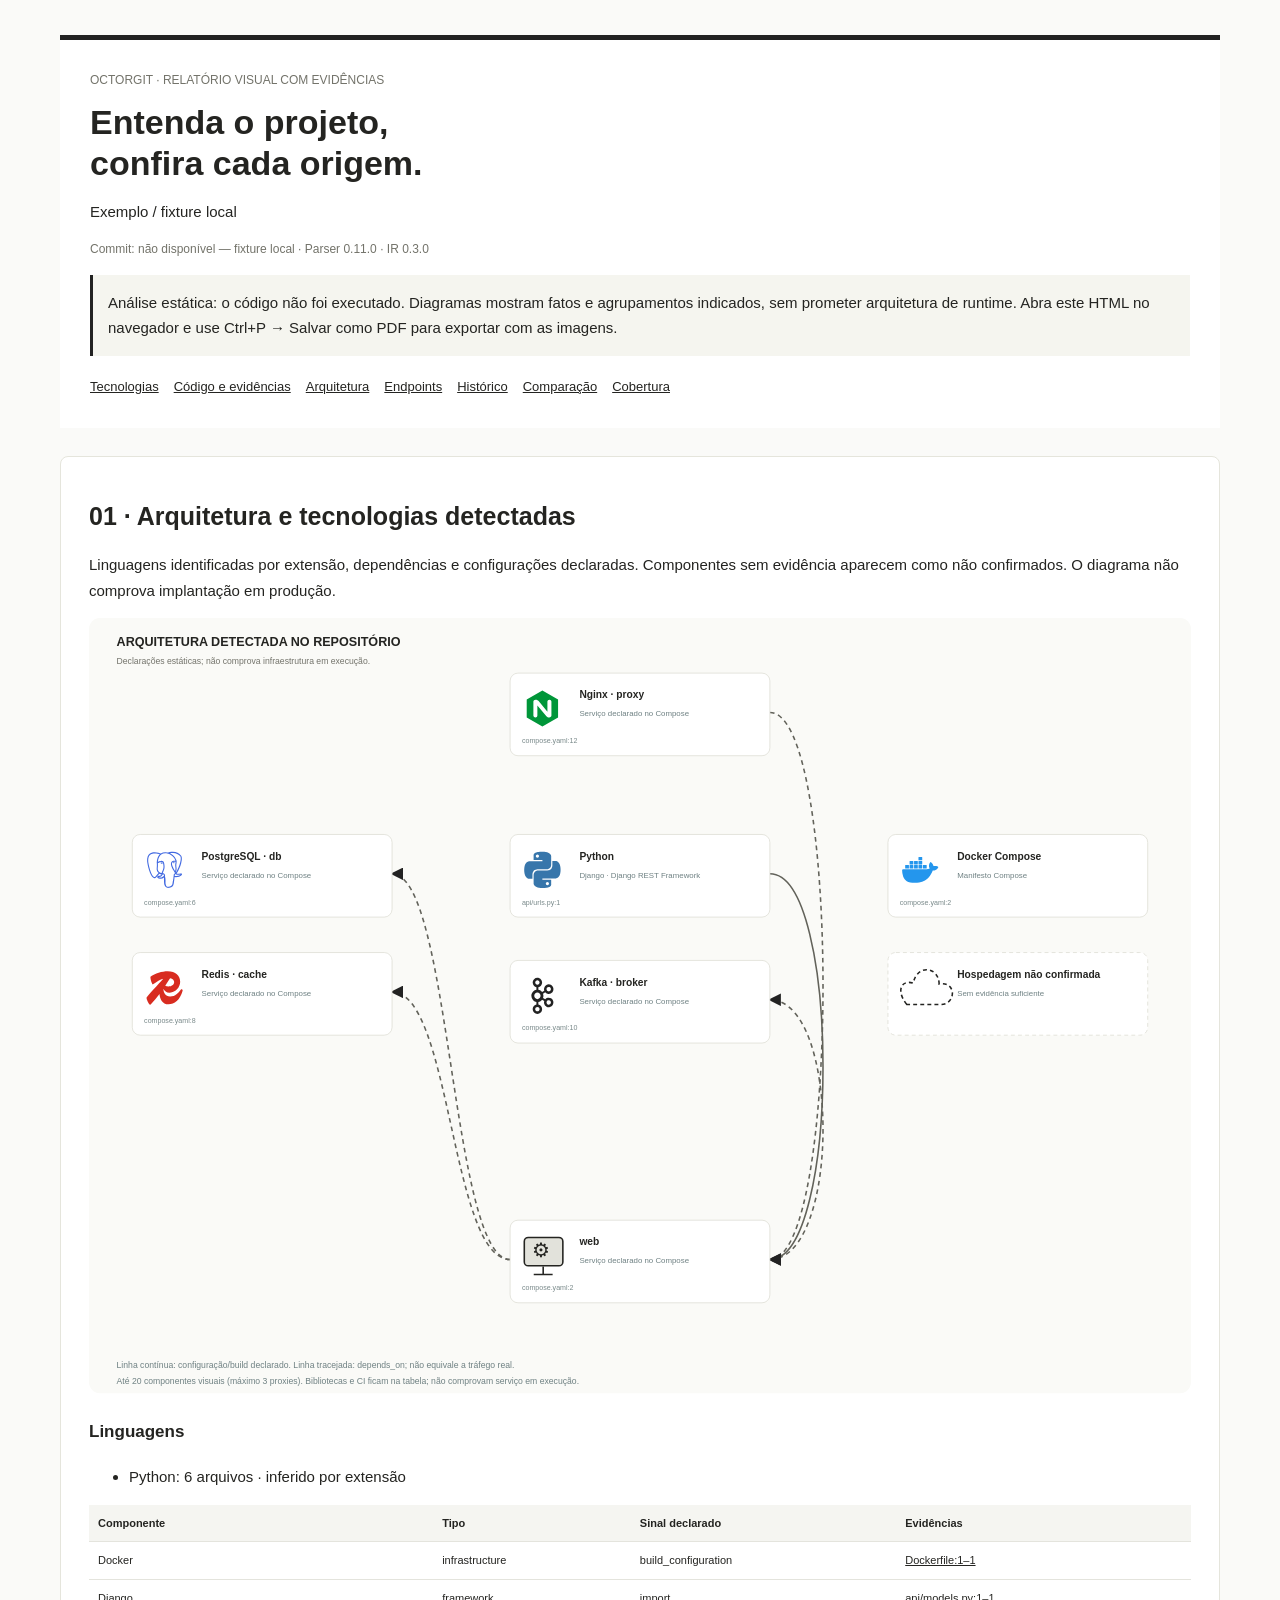
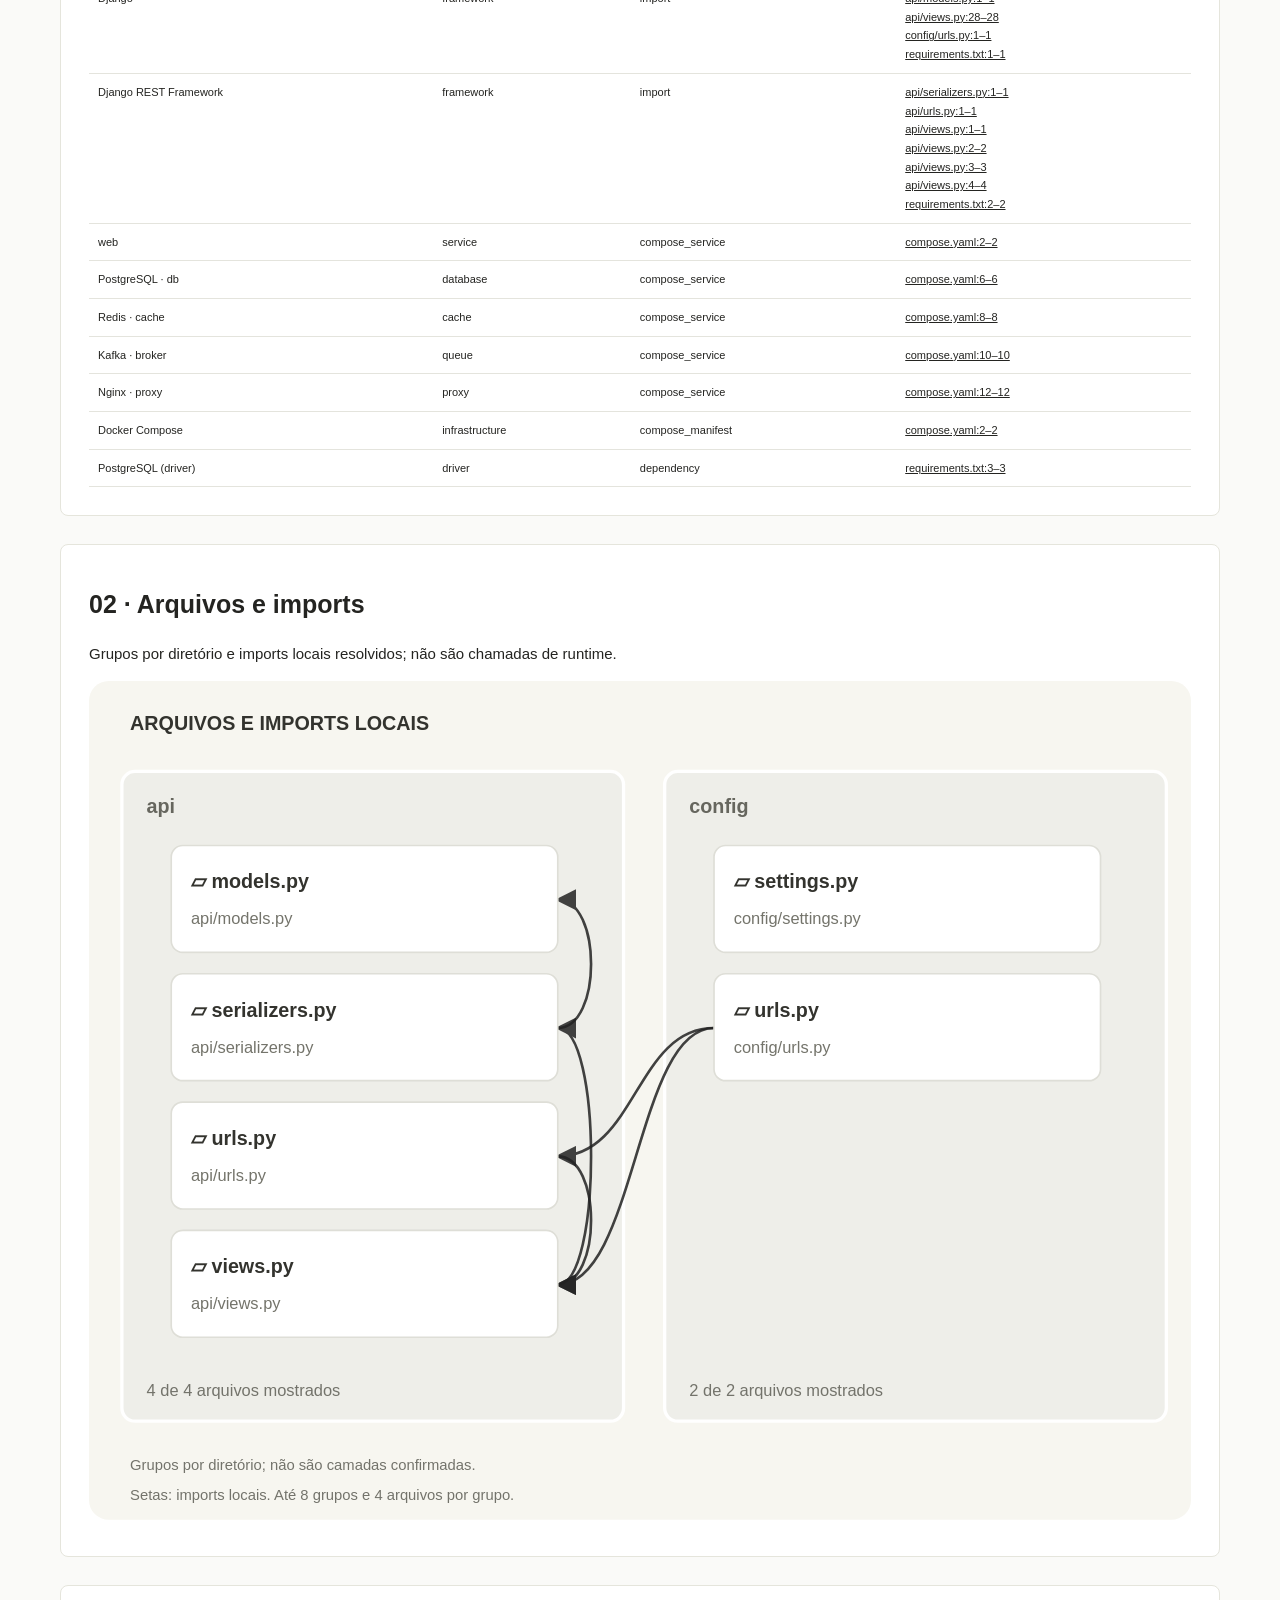
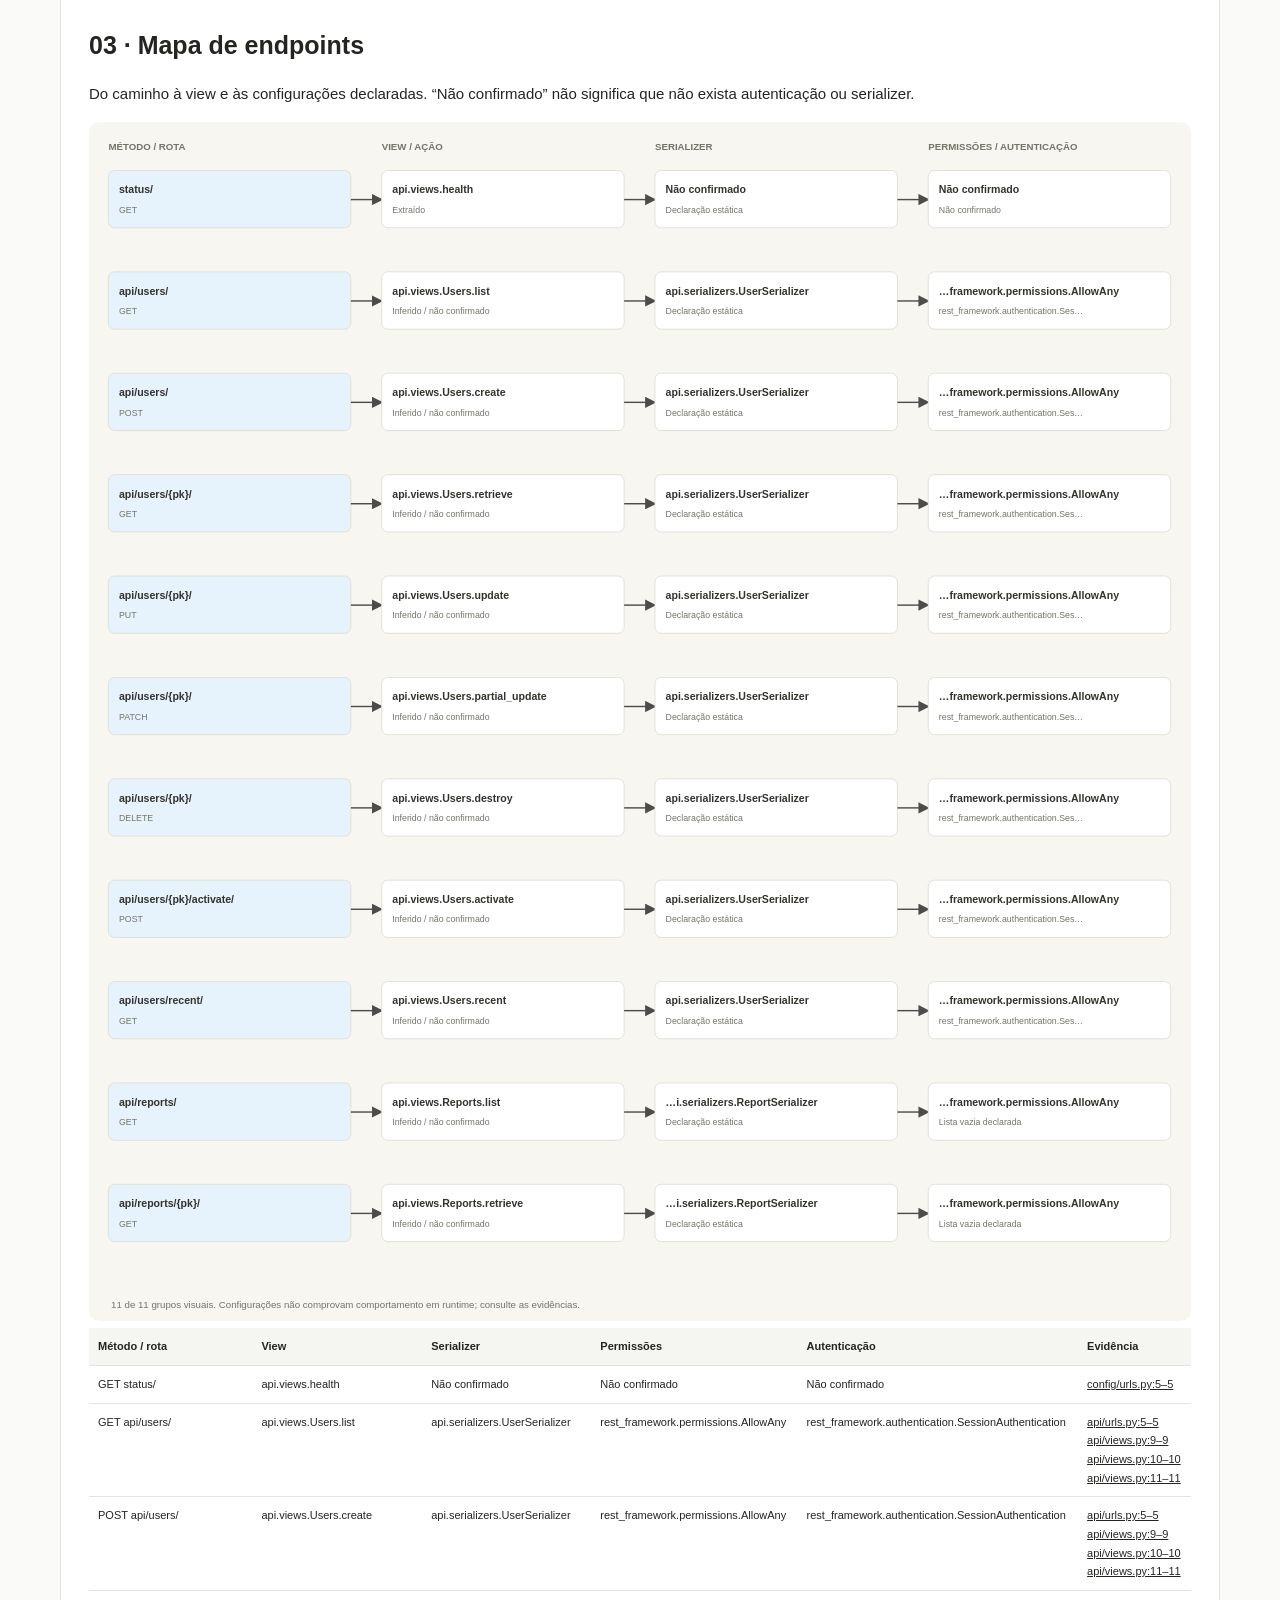
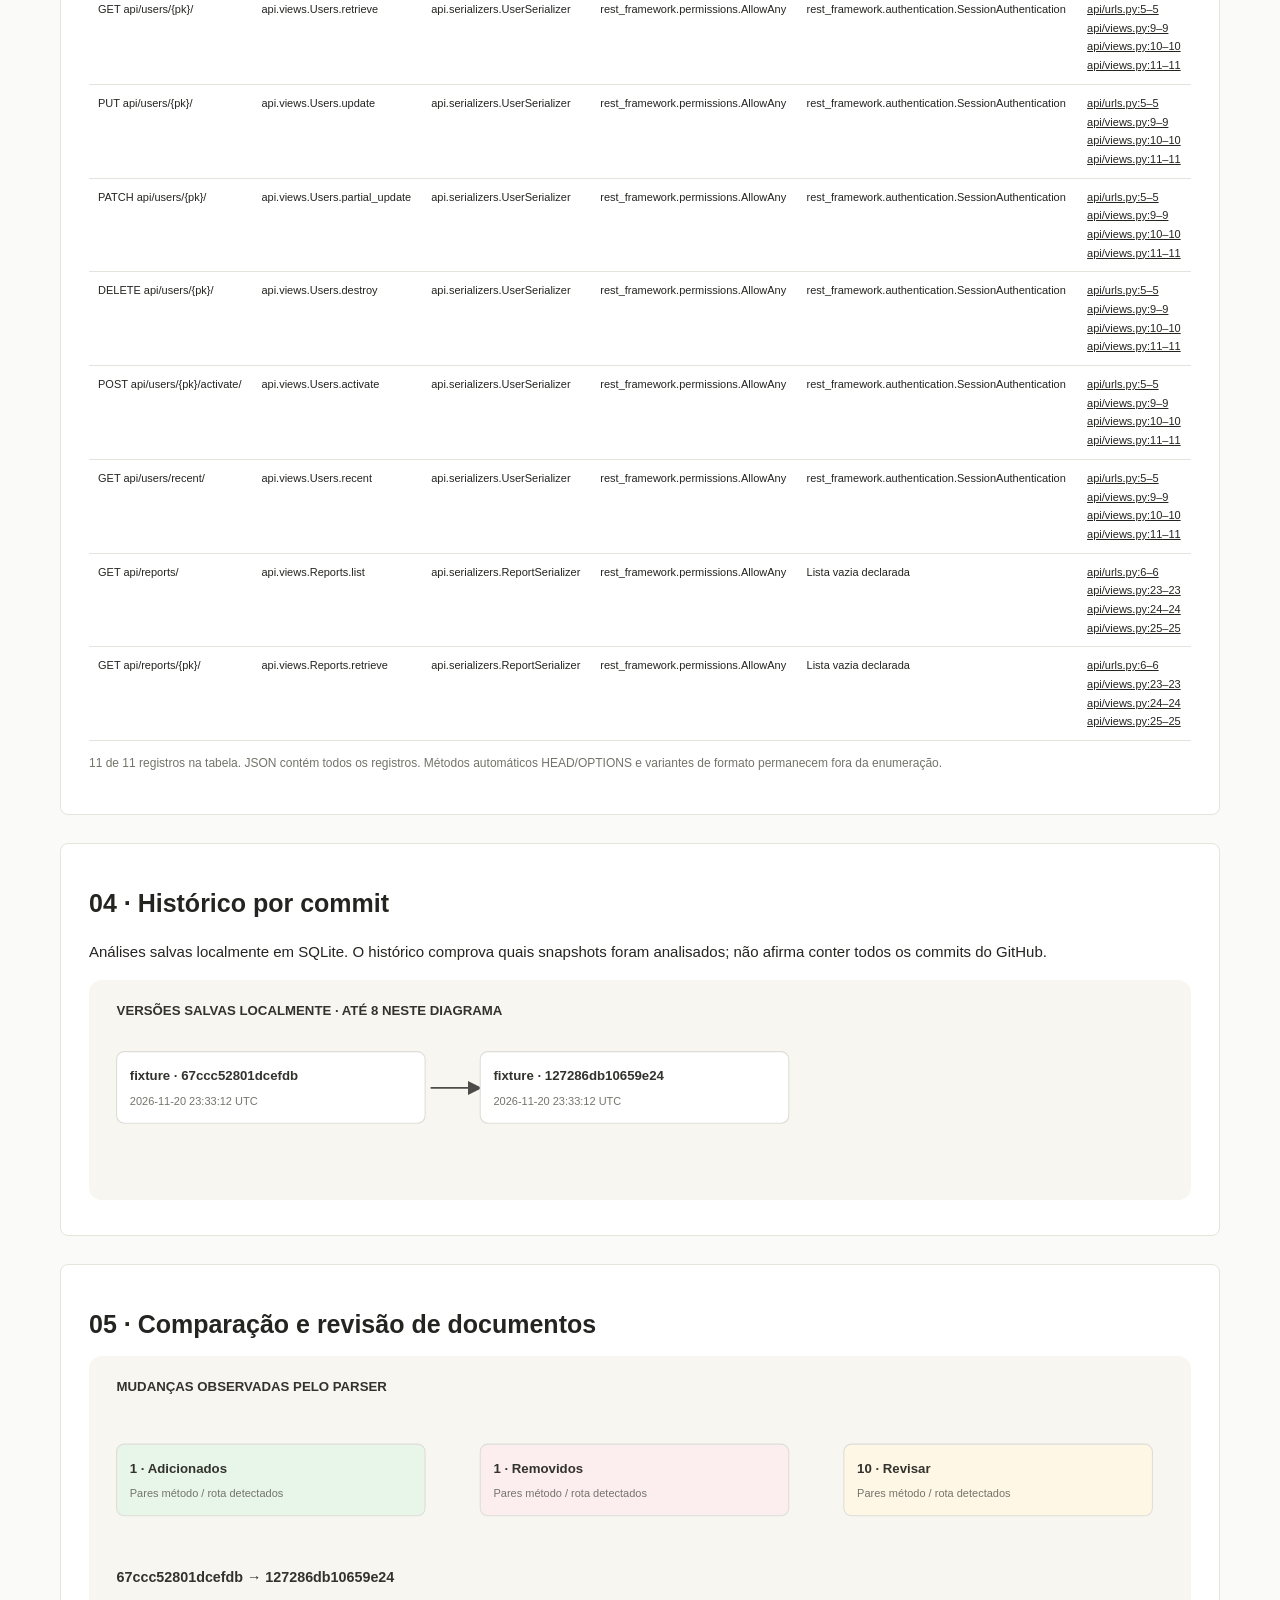
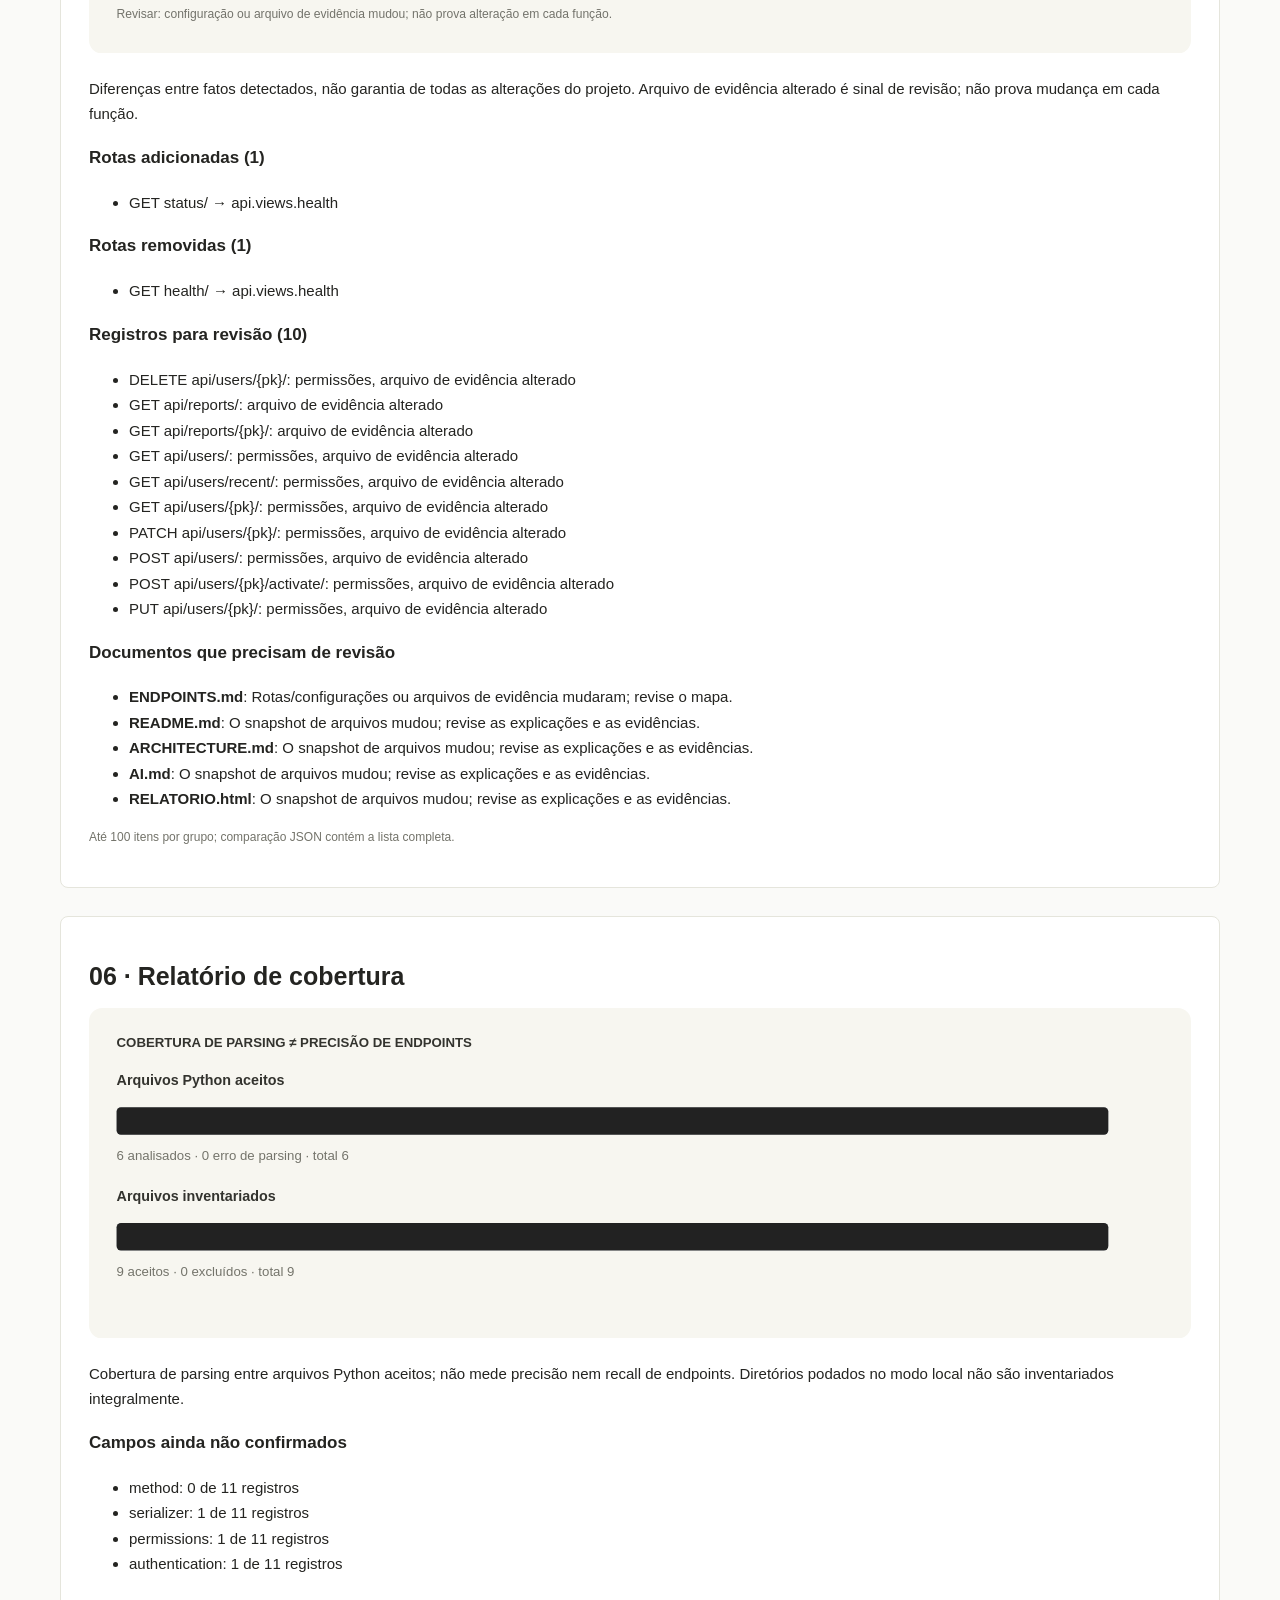
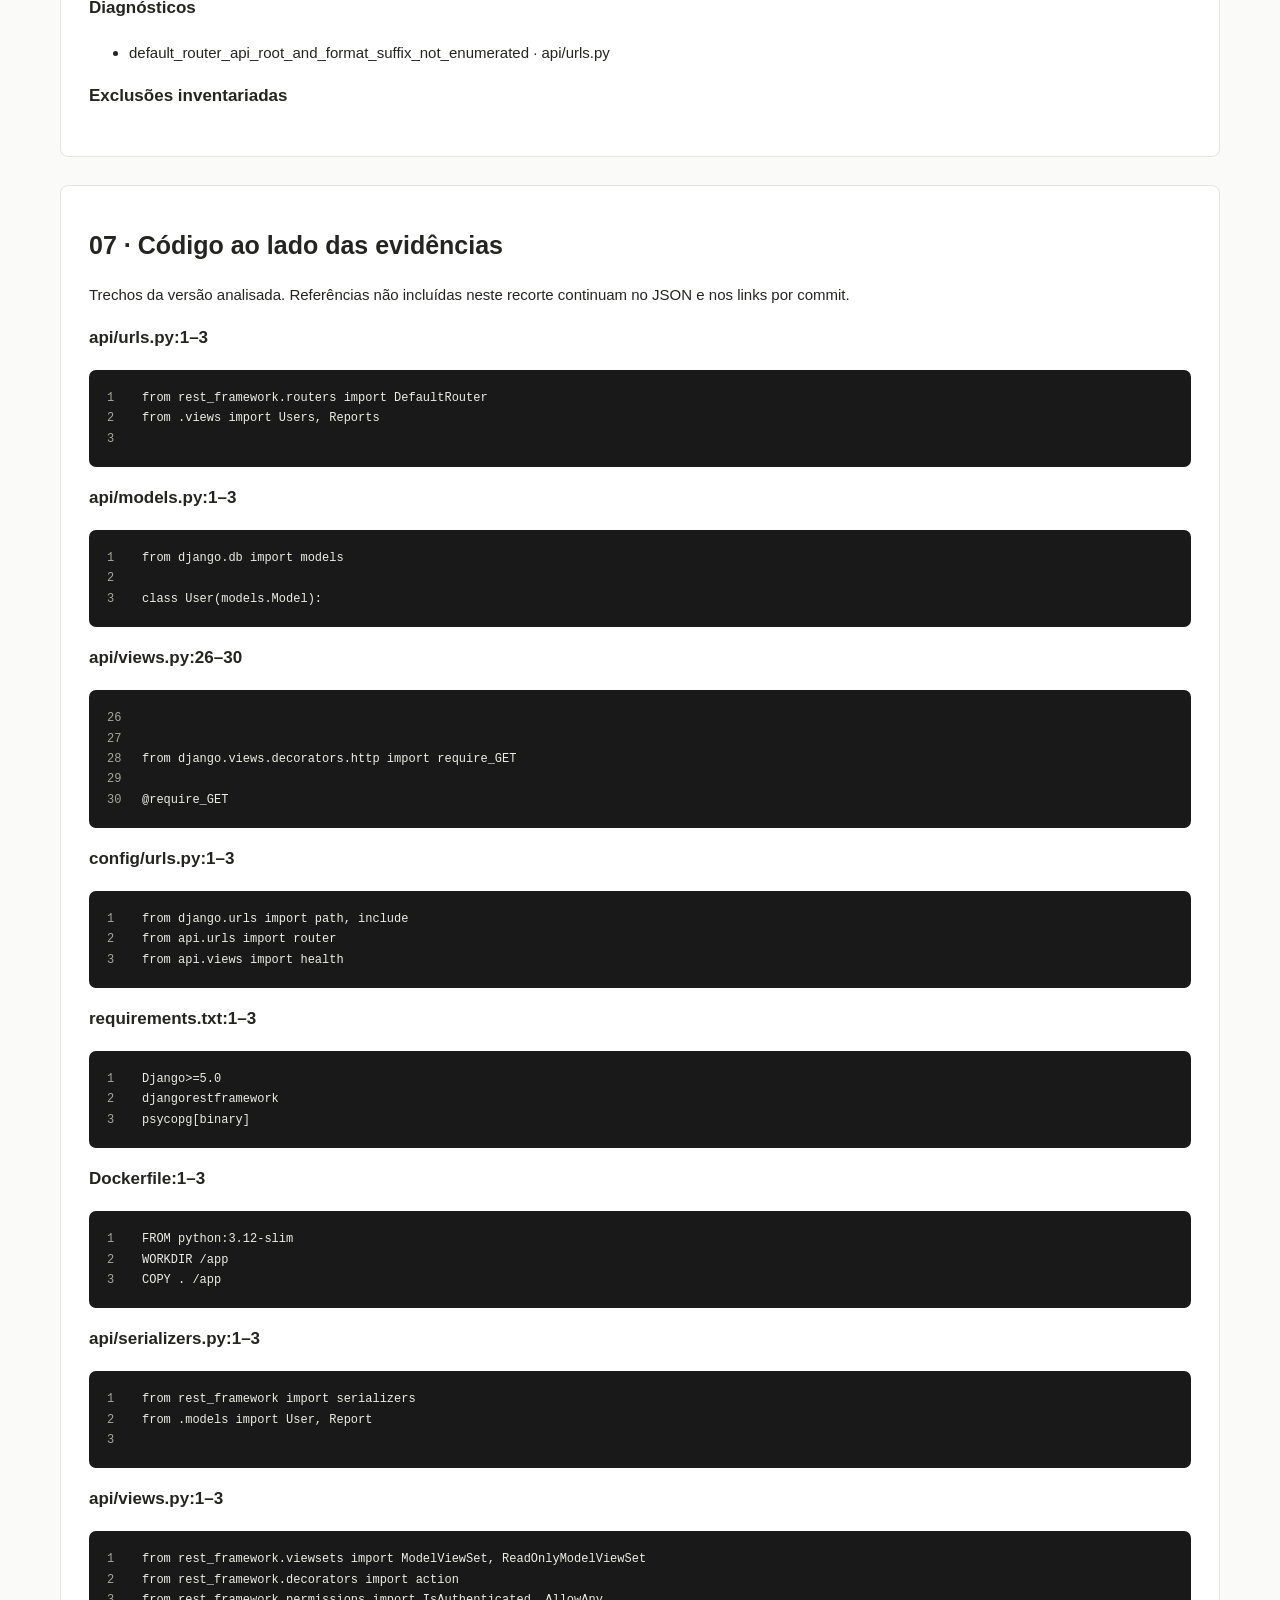
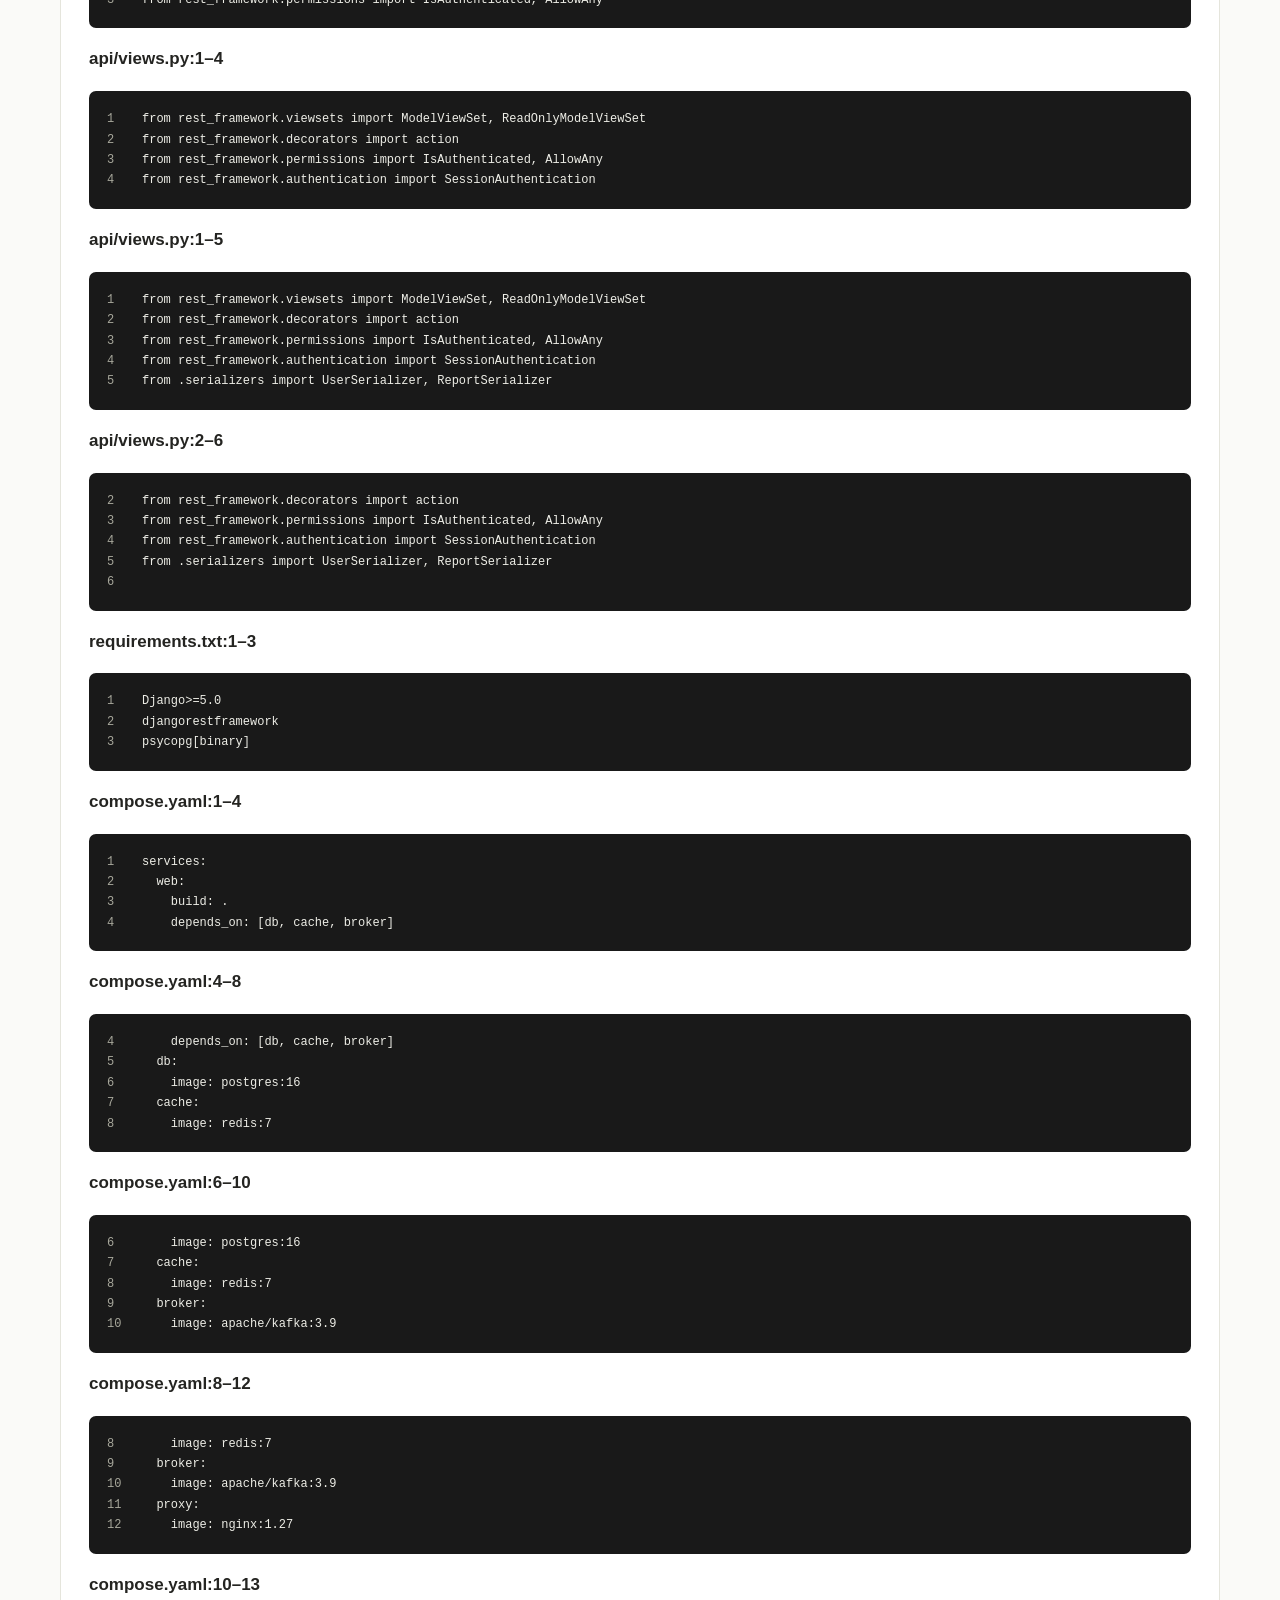
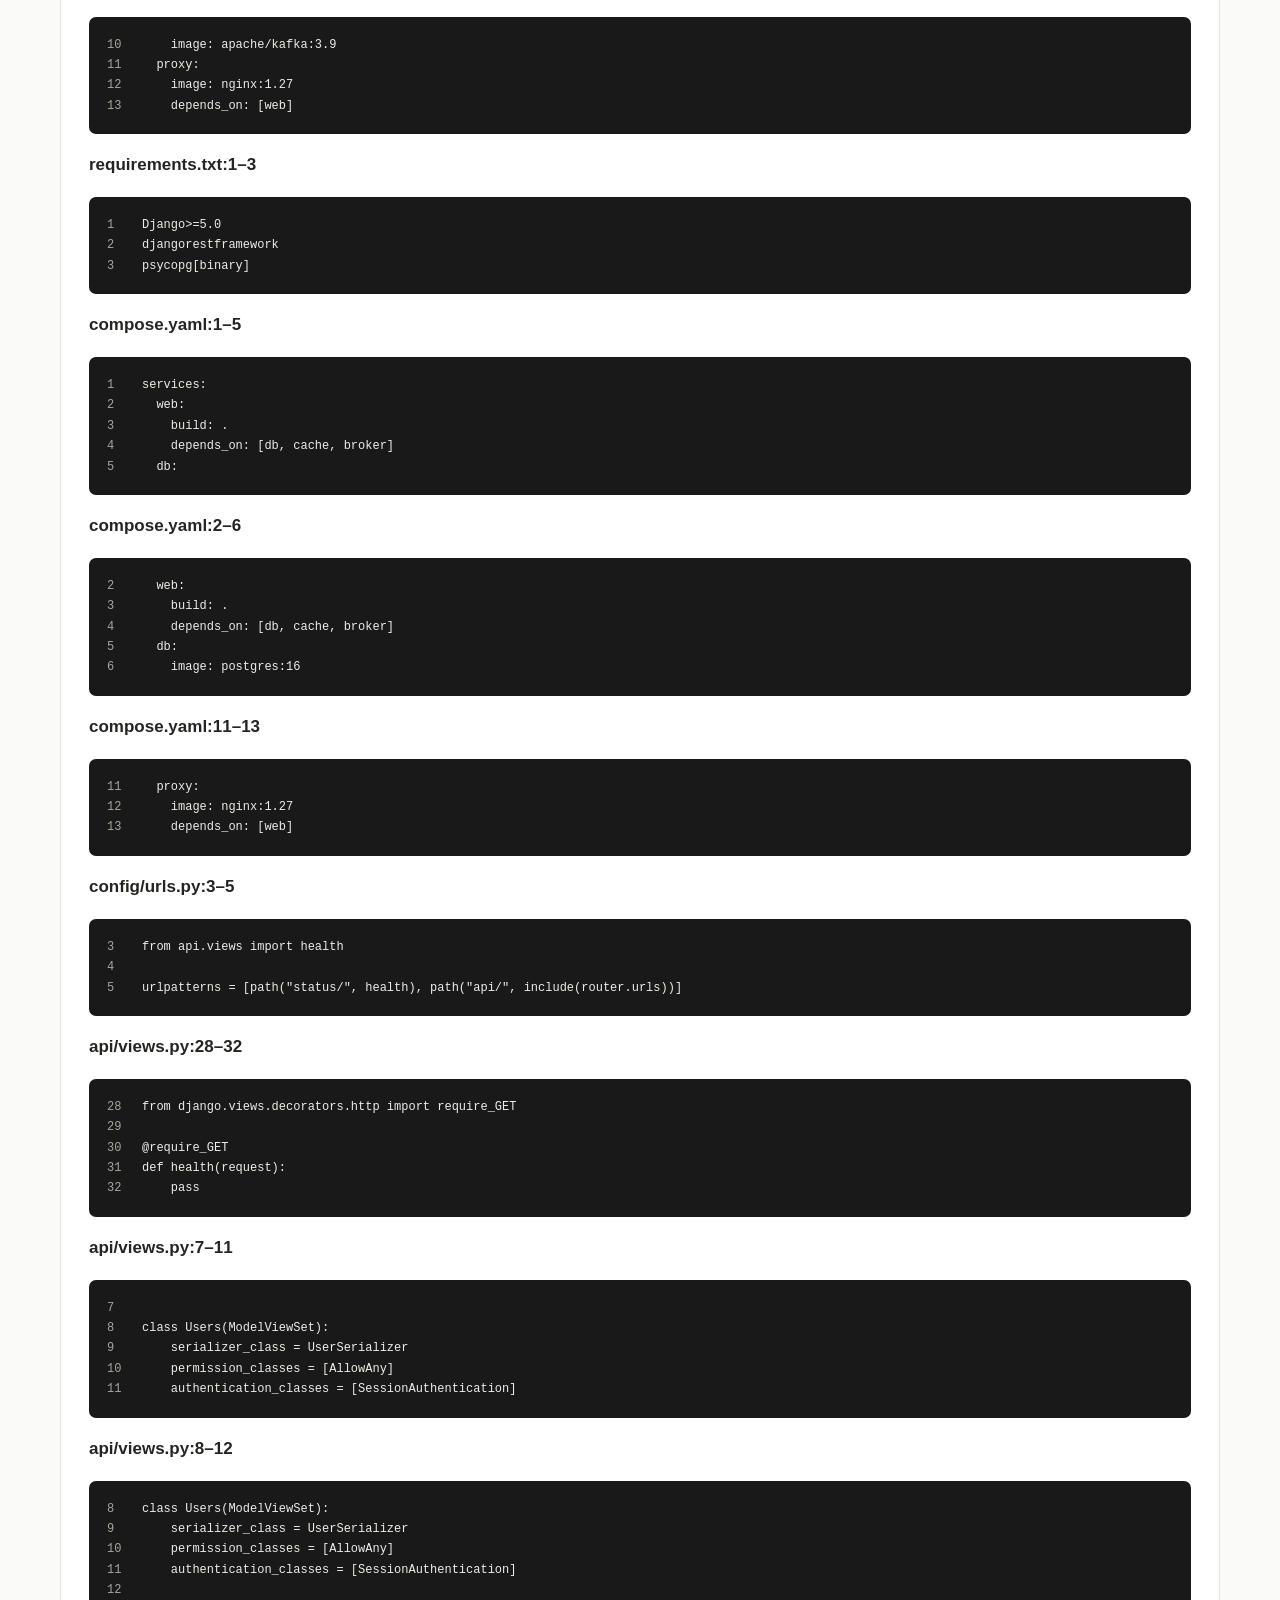
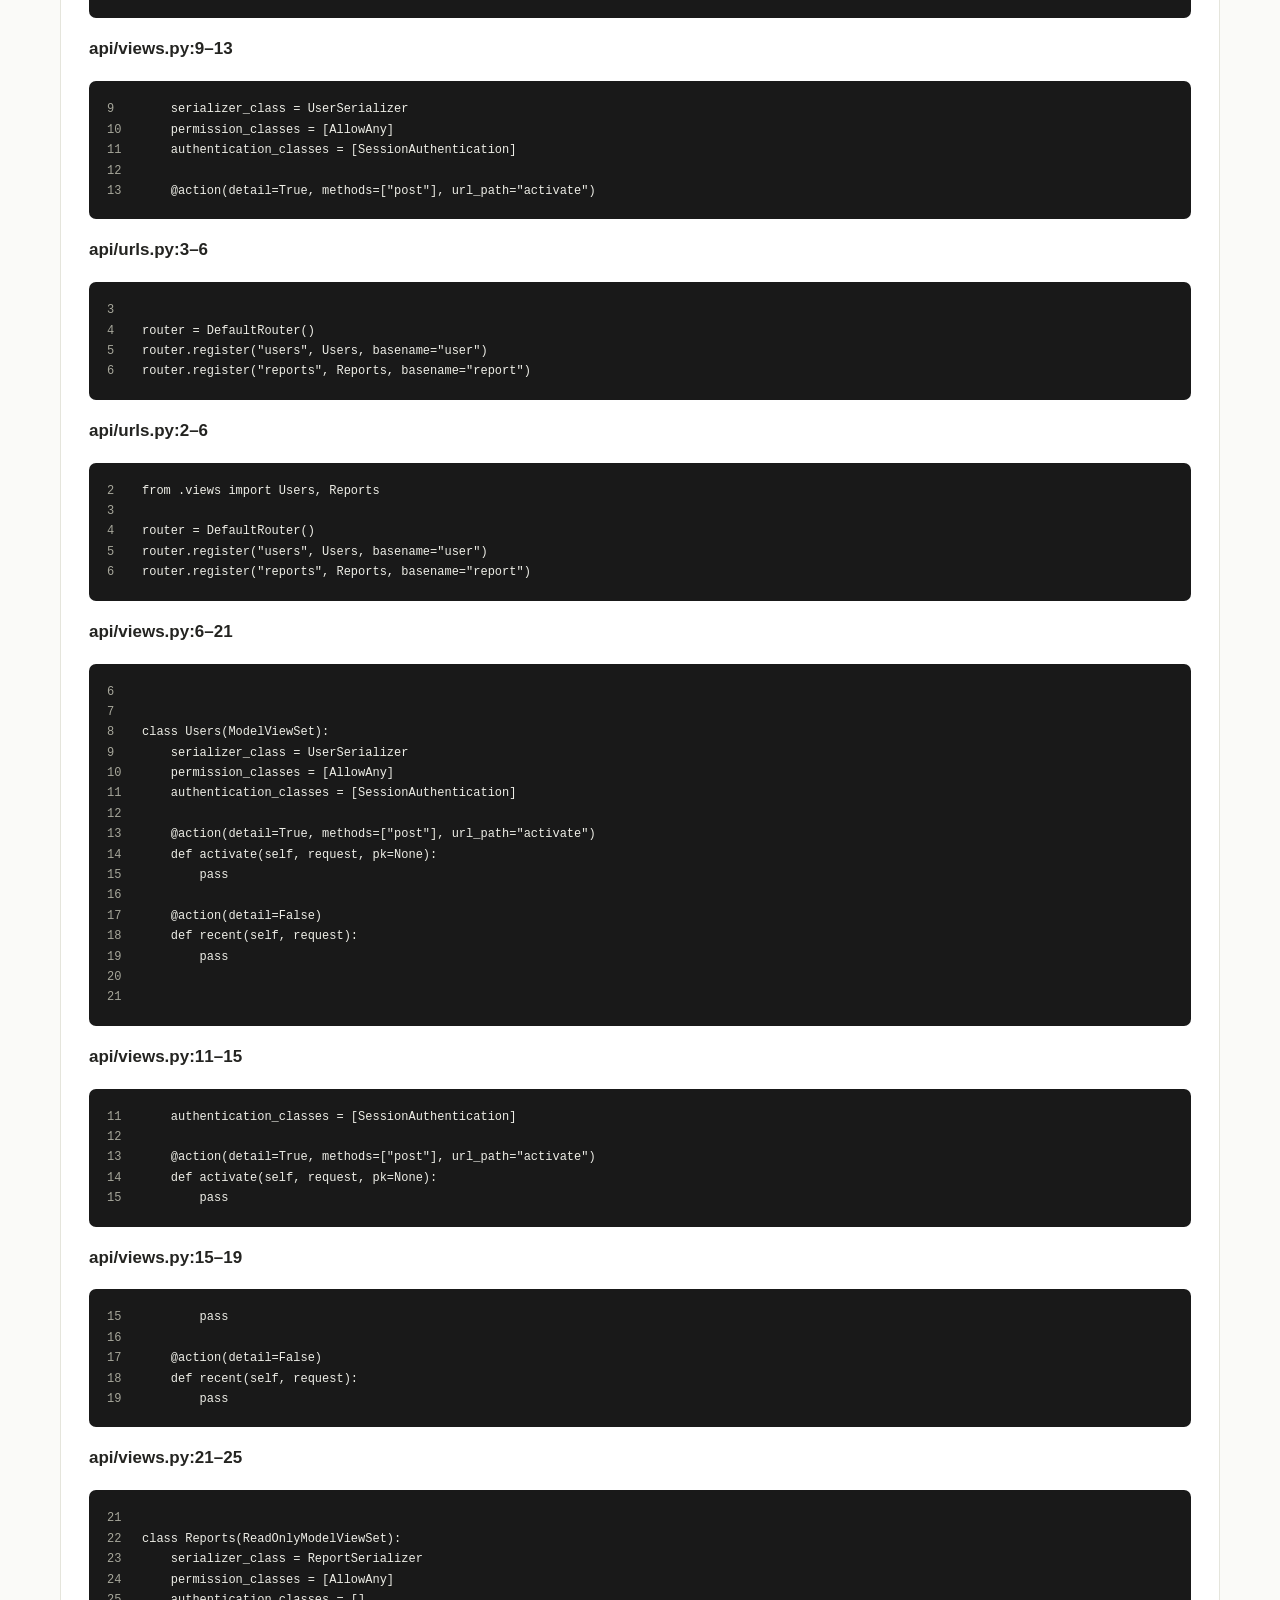
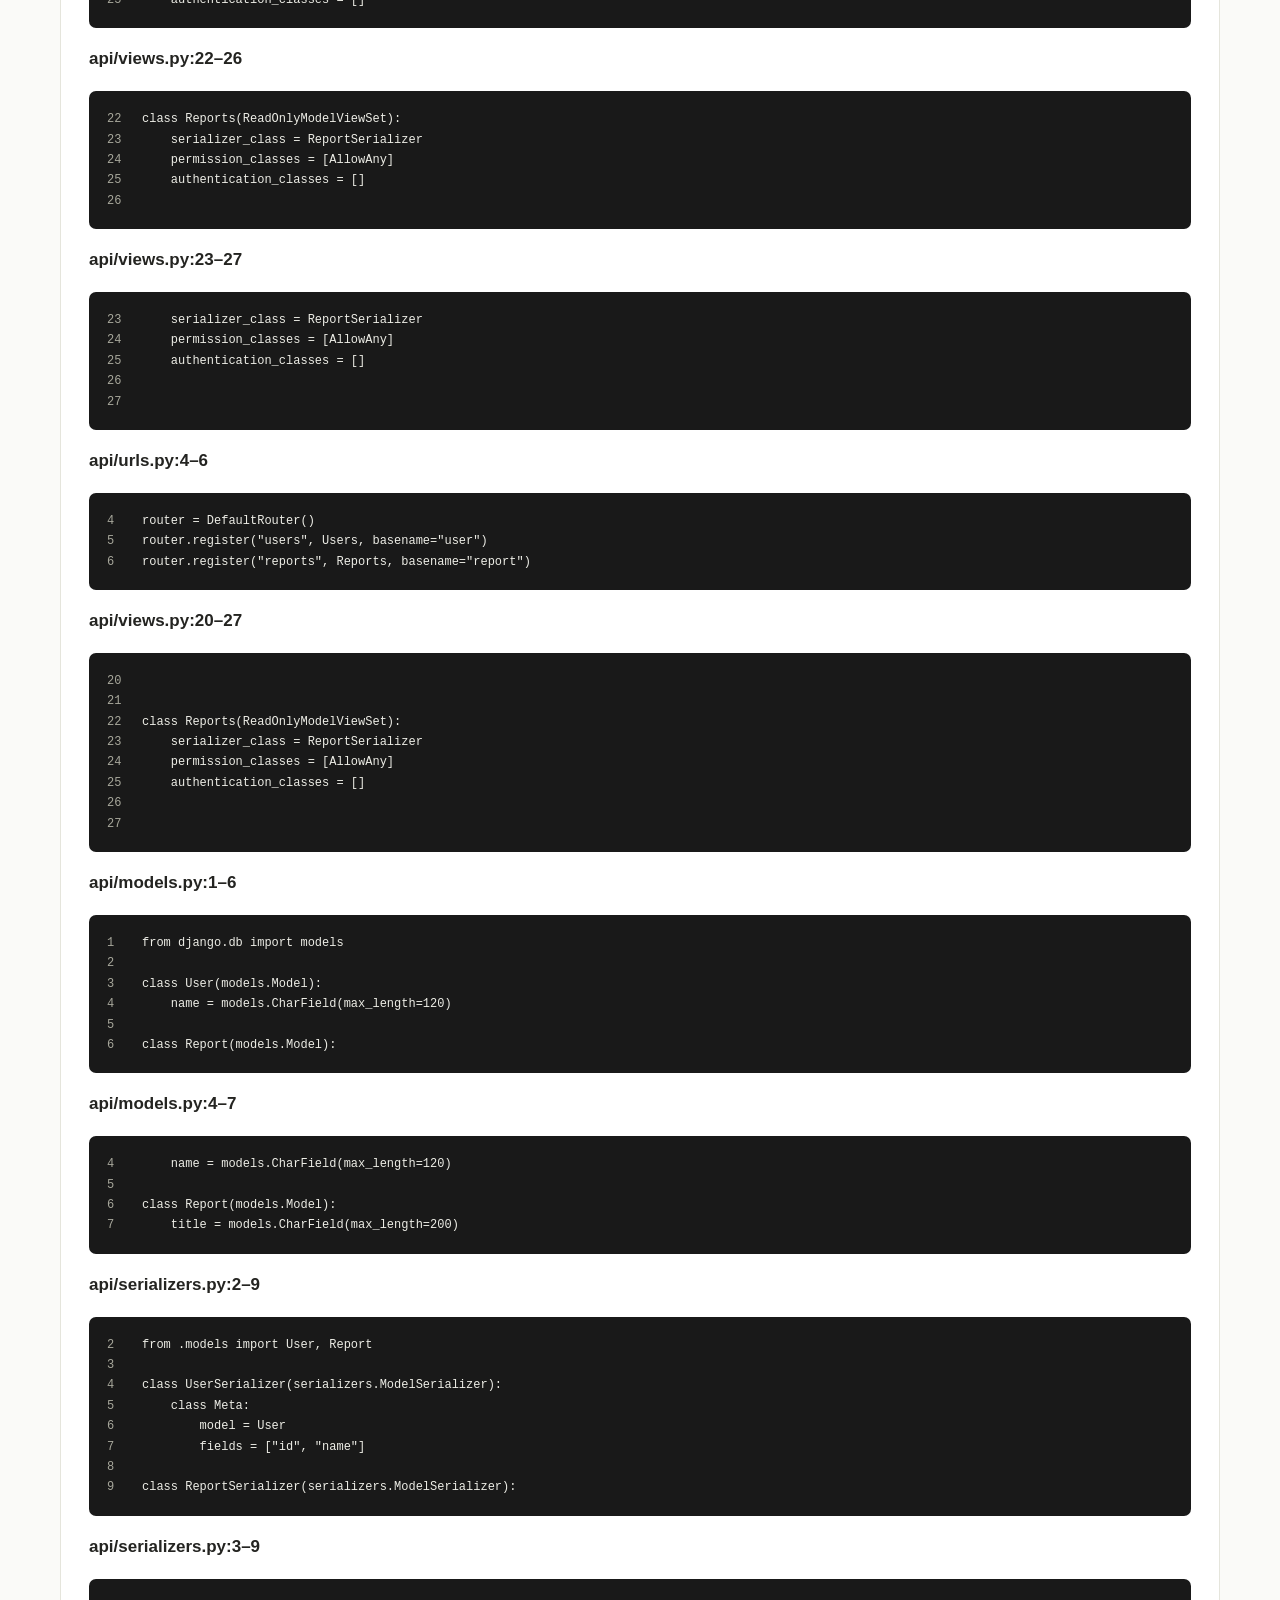
==== commit 74ac1df4: "Add bundled technology logos to cards, architecture and reports" ====
--- a/VER_EXEMPLO_VISUAL.html
+++ b/VER_EXEMPLO_VISUAL.html
@@ -1 +1 @@
-<!doctype html><html lang="pt-BR"><head><meta charset="utf-8"><meta name="viewport" content="width=device-width,initial-scale=1"><meta http-equiv="Content-Security-Policy" content="default-src 'none'; style-src 'unsafe-inline'; img-src data:; base-uri 'none'; form-action 'none'"><title>OctorGit · Relatório visual</title><style>body{font:15px/1.7 "Segoe UI",Arial,sans-serif;background:#fafaf8;color:#242421;margin:0}main{max-width:1160px;margin:auto;padding:35px}header{border-top:5px solid #222222;padding:30px;background:white}h1{font-size:34px;line-height:1.2;margin:12px 0}h2{font-size:25px;margin:10px 0}h3{font-size:17px}section{margin:28px 0;padding:28px;background:white;border:1px solid #e5e5dc;border-radius:8px;break-before:auto}svg{width:100%;height:auto}p,li{overflow-wrap:anywhere}a{color:#242421}nav{display:flex;flex-wrap:wrap;gap:15px;font-size:13px;margin-top:20px}.muted{font-size:12px;color:#73736a}.notice{padding:15px;background:#f5f5ef;border-left:3px solid #222222}.chart{margin:20px 0}.table-wrap{overflow:auto}table{border-collapse:collapse;width:100%;font-size:11px}th,td{padding:9px;border-bottom:1px solid #e4e4dd;text-align:left;vertical-align:top;overflow-wrap:anywhere}th{background:#f5f5f1}code,pre{font:12px/1.7 Consolas,monospace}pre{white-space:pre-wrap;overflow-wrap:anywhere;background:#191919;color:#edede6;padding:18px;border-radius:7px}.code-row{display:block}.number{display:inline-block;width:35px;color:#a7a79b;user-select:none}.evidence{font-size:12px;color:#747469}details{margin:12px 0}.stat{font-size:28px;color:#242421}@media print{body{background:white}main{padding:0;max-width:none}section{border:0;padding:12px 0;margin:14px 0}nav{display:none}svg{max-height:250mm}header{padding:15px 0}tr,pre{break-inside:avoid}details{display:block}a{color:#242421}h2,h3{break-after:avoid}a:after{content:none}}@page{size:A4;margin:14mm}</style></head><body><main><header><div class="muted">OCTORGIT · RELATÓRIO VISUAL COM EVIDÊNCIAS</div><h1>Entenda o projeto,<br>confira cada origem.</h1><p>Exemplo / fixture local</p><p class="muted">Commit: não disponível — fixture local · Parser 0.10.0 · IR 0.3.0</p><p class="notice">Análise estática: o código não foi executado. Diagramas mostram fatos e agrupamentos indicados, sem prometer arquitetura de runtime. Abra este HTML no navegador e use Ctrl+P → Salvar como PDF para exportar com as imagens.</p><nav><a href="#tecnologias">Tecnologias</a><a href="#codigo">Código e evidências</a><a href="#arquitetura">Arquitetura</a><a href="#endpoints">Endpoints</a><a href="#historico">Histórico</a><a href="#comparacao">Comparação</a><a href="#cobertura">Cobertura</a></nav></header><section id="tecnologias"><h2>01 · Arquitetura e tecnologias detectadas</h2><p>Linguagens identificadas por extensão, dependências e configurações declaradas. Componentes sem evidência aparecem como não confirmados. O diagrama não comprova implantação em produção.</p><svg xmlns="http://www.w3.org/2000/svg" viewBox="0 0 1400 985" role="img" aria-label="Arquitetura declarada · linguagem, banco e infraestrutura"><title>Arquitetura declarada · linguagem, banco e infraestrutura</title><defs><marker id="arrow-fb2d377b" markerWidth="8" markerHeight="8" refX="7" refY="4" orient="auto"><path d="M0 0 L8 4 L0 8 Z" fill="#222222"/></marker></defs><rect width="1400" height="985" rx="14" fill="#fafaf7"/><text x="35" y="35" font-family="Segoe UI,Arial,sans-serif" font-size="16" fill="#242421" font-weight="600">ARQUITETURA DETECTADA NO REPOSITÓRIO</text><text x="35" y="58" font-family="Segoe UI,Arial,sans-serif" font-size="11" fill="#73736b" font-weight="400">Declarações estáticas; não comprova infraestrutura em execução.</text><path d="M865 325 C955 325, 955 815, 865.0 815" stroke="#62625a" stroke-width="2" fill="none" marker-end="url(#arrow-fb2d377b)"/><path d="M535.0 815 C460.0 815, 460.0 325, 385 325" stroke="#62625a" stroke-width="2" fill="none" marker-end="url(#arrow-fb2d377b)" stroke-dasharray="6 5"/><path d="M535.0 815 C460.0 815, 460.0 475, 385 475" stroke="#62625a" stroke-width="2" fill="none" marker-end="url(#arrow-fb2d377b)" stroke-dasharray="6 5"/><path d="M865.0 815 C955.0 815, 955.0 485, 865 485" stroke="#62625a" stroke-width="2" fill="none" marker-end="url(#arrow-fb2d377b)" stroke-dasharray="6 5"/><path d="M865.0 120 C955.0 120, 955.0 815, 865.0 815" stroke="#62625a" stroke-width="2" fill="none" marker-end="url(#arrow-fb2d377b)" stroke-dasharray="6 5"/><g><title>Código do projeto · Inventário do código</title><rect x="535" y="275" width="330" height="105" rx="10" fill="#ffffff" stroke="#deded5"/><rect x="553" y="297" width="49" height="36" rx="5" fill="#e2e2db" stroke="#242421" stroke-width="2"/><path d="M577 334 v10 m-12 0 h24" stroke="#242421" stroke-width="2"/><text x="563" y="322" font-family="Segoe UI,Arial,sans-serif" font-size="25" fill="#242421" font-weight="400">⚙</text><text x="623" y="307" font-family="Segoe UI,Arial,sans-serif" font-size="13" fill="#242421" font-weight="600">Python</text><text x="623" y="330" font-family="Segoe UI,Arial,sans-serif" font-size="10" fill="#6f8183" font-weight="400">Django · Django REST Framework</text><text x="550" y="364" font-family="Segoe UI,Arial,sans-serif" font-size="9" fill="#79898a" font-weight="400">api/urls.py:1</text></g><g><title>web · Serviço declarado no Compose</title><rect x="535.0" y="765" width="330" height="105" rx="10" fill="#ffffff" stroke="#deded5"/><rect x="553.0" y="787" width="49" height="36" rx="5" fill="#e2e2db" stroke="#242421" stroke-width="2"/><path d="M577.0 824 v10 m-12 0 h24" stroke="#242421" stroke-width="2"/><text x="563.0" y="812" font-family="Segoe UI,Arial,sans-serif" font-size="25" fill="#242421" font-weight="400">⚙</text><text x="623.0" y="797" font-family="Segoe UI,Arial,sans-serif" font-size="13" fill="#242421" font-weight="600">web</text><text x="623.0" y="820" font-family="Segoe UI,Arial,sans-serif" font-size="10" fill="#6f8183" font-weight="400">Serviço declarado no Compose</text><text x="550.0" y="854" font-family="Segoe UI,Arial,sans-serif" font-size="9" fill="#79898a" font-weight="400">compose.yaml:2</text></g><g><title>PostgreSQL · db · Serviço declarado no Compose</title><rect x="55" y="275" width="330" height="105" rx="10" fill="#ffffff" stroke="#deded5"/><path d="M73 305 V340 C73 352 117 352 117 340 V305" fill="#eeeee8" stroke="#242421" stroke-width="2"/><ellipse cx="95" cy="305" rx="22" ry="8" fill="#eeeee8" stroke="#242421" stroke-width="2"/><path d="M73 321 C73 331 117 331 117 321" fill="none" stroke="#242421" stroke-width="2"/><text x="143" y="307" font-family="Segoe UI,Arial,sans-serif" font-size="13" fill="#242421" font-weight="600">PostgreSQL · db</text><text x="143" y="330" font-family="Segoe UI,Arial,sans-serif" font-size="10" fill="#6f8183" font-weight="400">Serviço declarado no Compose</text><text x="70" y="364" font-family="Segoe UI,Arial,sans-serif" font-size="9" fill="#79898a" font-weight="400">compose.yaml:6</text></g><g><title>Redis · cache · Serviço declarado no Compose</title><rect x="55" y="425" width="330" height="105" rx="10" fill="#ffffff" stroke="#deded5"/><path d="M73 455 V490 C73 502 117 502 117 490 V455" fill="#eeeee8" stroke="#242421" stroke-width="2"/><ellipse cx="95" cy="455" rx="22" ry="8" fill="#eeeee8" stroke="#242421" stroke-width="2"/><path d="M73 471 C73 481 117 481 117 471" fill="none" stroke="#242421" stroke-width="2"/><text x="143" y="457" font-family="Segoe UI,Arial,sans-serif" font-size="13" fill="#242421" font-weight="600">Redis · cache</text><text x="143" y="480" font-family="Segoe UI,Arial,sans-serif" font-size="10" fill="#6f8183" font-weight="400">Serviço declarado no Compose</text><text x="70" y="514" font-family="Segoe UI,Arial,sans-serif" font-size="9" fill="#79898a" font-weight="400">compose.yaml:8</text></g><g><title>Kafka · broker · Serviço declarado no Compose</title><rect x="535" y="435" width="330" height="105" rx="10" fill="#ffffff" stroke="#deded5"/><line x1="575" y1="482" x2="562" y2="457" stroke="#242421" stroke-width="2"/><circle cx="562" cy="457" r="6" fill="#eeeee8" stroke="#242421" stroke-width="2"/><line x1="575" y1="482" x2="590" y2="462" stroke="#242421" stroke-width="2"/><circle cx="590" cy="462" r="6" fill="#eeeee8" stroke="#242421" stroke-width="2"/><line x1="575" y1="482" x2="574" y2="482" stroke="#242421" stroke-width="2"/><circle cx="574" cy="482" r="6" fill="#eeeee8" stroke="#242421" stroke-width="2"/><line x1="575" y1="482" x2="553" y2="500" stroke="#242421" stroke-width="2"/><circle cx="553" cy="500" r="6" fill="#eeeee8" stroke="#242421" stroke-width="2"/><line x1="575" y1="482" x2="597" y2="501" stroke="#242421" stroke-width="2"/><circle cx="597" cy="501" r="6" fill="#eeeee8" stroke="#242421" stroke-width="2"/><text x="623" y="467" font-family="Segoe UI,Arial,sans-serif" font-size="13" fill="#242421" font-weight="600">Kafka · broker</text><text x="623" y="490" font-family="Segoe UI,Arial,sans-serif" font-size="10" fill="#6f8183" font-weight="400">Serviço declarado no Compose</text><text x="550" y="524" font-family="Segoe UI,Arial,sans-serif" font-size="9" fill="#79898a" font-weight="400">compose.yaml:10</text></g><g><title>Nginx · proxy · Serviço declarado no Compose</title><rect x="535.0" y="70" width="330" height="105" rx="10" fill="#ffffff" stroke="#deded5"/><rect x="553.0" y="92" width="49" height="36" rx="5" fill="#eeeee8" stroke="#242421" stroke-width="2"/><path d="M577.0 129 v10 m-12 0 h24" stroke="#242421" stroke-width="2"/><text x="563.0" y="117" font-family="Segoe UI,Arial,sans-serif" font-size="25" fill="#242421" font-weight="400">↔</text><text x="623.0" y="102" font-family="Segoe UI,Arial,sans-serif" font-size="13" fill="#242421" font-weight="600">Nginx · proxy</text><text x="623.0" y="125" font-family="Segoe UI,Arial,sans-serif" font-size="10" fill="#6f8183" font-weight="400">Serviço declarado no Compose</text><text x="550.0" y="159" font-family="Segoe UI,Arial,sans-serif" font-size="9" fill="#79898a" font-weight="400">compose.yaml:12</text></g><g><title>Docker Compose · Manifesto Compose</title><rect x="1015" y="275" width="330" height="105" rx="10" fill="#ffffff" stroke="#deded5"/><path d="M1039 341 C1023 321 1035 309 1047 314 C1053 288 1080 294 1080 315 C1102 311 1102 340 1083 341 Z" fill="#eeeee8" stroke="#242421" stroke-width="2"/><text x="1103" y="307" font-family="Segoe UI,Arial,sans-serif" font-size="13" fill="#242421" font-weight="600">Docker Compose</text><text x="1103" y="330" font-family="Segoe UI,Arial,sans-serif" font-size="10" fill="#6f8183" font-weight="400">Manifesto Compose</text><text x="1030" y="364" font-family="Segoe UI,Arial,sans-serif" font-size="9" fill="#79898a" font-weight="400">compose.yaml:2</text></g><g><title>Hospedagem não confirmada · Sem evidência suficiente</title><rect x="1015" y="425" width="330" height="105" rx="10" fill="#ffffff" stroke="#deded5" stroke-dasharray="5 4"/><path d="M1039 491 C1023 471 1035 459 1047 464 C1053 438 1080 444 1080 465 C1102 461 1102 490 1083 491 Z" fill="#ffffff" stroke="#242421" stroke-width="2" stroke-dasharray="5 4"/><text x="1103" y="457" font-family="Segoe UI,Arial,sans-serif" font-size="13" fill="#242421" font-weight="600">Hospedagem não confirmada</text><text x="1103" y="480" font-family="Segoe UI,Arial,sans-serif" font-size="10" fill="#6f8183" font-weight="400">Sem evidência suficiente</text></g><text x="35" y="953" font-family="Segoe UI,Arial,sans-serif" font-size="11" fill="#6f8183" font-weight="400">Linha contínua: configuração/build declarado. Linha tracejada: depends_on; não equivale a tráfego real.</text><text x="35" y="973" font-family="Segoe UI,Arial,sans-serif" font-size="11" fill="#6f8183" font-weight="400">Até 20 componentes visuais (máximo 3 proxies). Bibliotecas e CI ficam na tabela; não comprovam serviço em execução.</text></svg><h3>Linguagens</h3><ul><li>Python: 6 arquivos · inferido por extensão</li></ul><div class="table-wrap"><table><thead><tr><th>Componente</th><th>Tipo</th><th>Sinal declarado</th><th>Evidências</th></tr></thead><tbody><tr><td>Docker</td><td>infrastructure</td><td>build_configuration</td><td><a href="#snippet-e16e9db0af515426da6b">Dockerfile:1–1</a></td></tr><tr><td>Django</td><td>framework</td><td>import</td><td><a href="#snippet-3789b79b9a5ed6e592d4">api/models.py:1–1</a><br><a href="#snippet-177fc65c2c64449869f5">api/views.py:28–28</a><br><a href="#snippet-b39517d6bc8e2e5e696f">config/urls.py:1–1</a><br><a href="#snippet-8d695e40e2883b68ffc3">requirements.txt:1–1</a></td></tr><tr><td>Django REST Framework</td><td>framework</td><td>import</td><td><a href="#snippet-a8db36751ffc0b40ffa8">api/serializers.py:1–1</a><br><a href="#snippet-139732673e272db59605">api/urls.py:1–1</a><br><a href="#snippet-50c0854c6d74f73b3db4">api/views.py:1–1</a><br><a href="#snippet-1f43d6fac961f293d4b6">api/views.py:2–2</a><br><a href="#snippet-0dfd995b166cbaef7469">api/views.py:3–3</a><br><a href="#snippet-924589951fcace8ab2a5">api/views.py:4–4</a><br><a href="#snippet-23e7f8843725ee5eb519">requirements.txt:2–2</a></td></tr><tr><td>web</td><td>service</td><td>compose_service</td><td><a href="#snippet-3ad35b1925c31cc9ec78">compose.yaml:2–2</a></td></tr><tr><td>PostgreSQL · db</td><td>database</td><td>compose_service</td><td><a href="#snippet-95deb186979feed590cb">compose.yaml:6–6</a></td></tr><tr><td>Redis · cache</td><td>cache</td><td>compose_service</td><td><a href="#snippet-eceb0d5f91f43031e009">compose.yaml:8–8</a></td></tr><tr><td>Kafka · broker</td><td>queue</td><td>compose_service</td><td><a href="#snippet-3ad8138cbcd39894015f">compose.yaml:10–10</a></td></tr><tr><td>Nginx · proxy</td><td>proxy</td><td>compose_service</td><td><a href="#snippet-779d98004038649d8d38">compose.yaml:12–12</a></td></tr><tr><td>Docker Compose</td><td>infrastructure</td><td>compose_manifest</td><td><a href="#snippet-3ad35b1925c31cc9ec78">compose.yaml:2–2</a></td></tr><tr><td>PostgreSQL (driver)</td><td>driver</td><td>dependency</td><td><a href="#snippet-448074ed59a60fbea026">requirements.txt:3–3</a></td></tr></tbody></table></div></section><section id="arquitetura"><h2>02 · Arquivos e imports</h2><p>Grupos por diretório e imports locais resolvidos; não são chamadas de runtime.</p><svg xmlns="http://www.w3.org/2000/svg" viewBox="0 0 670 510" role="img" aria-label="Arquitetura · arquivos e imports locais"><title>Arquitetura · arquivos e imports locais</title><defs><marker id="arrow-cbd5899f" markerWidth="8" markerHeight="8" refX="7" refY="4" orient="auto"><path d="M0 0 L8 4 L0 8 Z" fill="#222222"/></marker></defs><rect width="670" height="510" rx="12" fill="#f7f6f0"/><text x="25" y="30" font-family="Segoe UI,Arial,sans-serif" font-size="12" fill="#33332e" font-weight="600">ARQUIVOS E IMPORTS LOCAIS</text><rect x="20" y="55" width="305" height="395" rx="8" fill="#eeeee9" stroke="#fff" stroke-width="2"/><text x="35" y="80" font-family="Segoe UI,Arial,sans-serif" font-size="12" fill="#66665e" font-weight="600">api</text><text x="35" y="435" font-family="Segoe UI,Arial,sans-serif" font-size="10" fill="#73736b" font-weight="400">4 de 4 arquivos mostrados</text><rect x="350" y="55" width="305" height="395" rx="8" fill="#eeeee9" stroke="#fff" stroke-width="2"/><text x="365" y="80" font-family="Segoe UI,Arial,sans-serif" font-size="12" fill="#66665e" font-weight="600">config</text><text x="365" y="435" font-family="Segoe UI,Arial,sans-serif" font-size="10" fill="#73736b" font-weight="400">2 de 2 arquivos mostrados</text><path d="M285 211 C312 211, 312 133, 285 133" stroke="#222222" stroke-width="1.6" fill="none" marker-end="url(#arrow-cbd5899f)" opacity=".85"/><path d="M285 289 C312 289, 312 367, 285 367" stroke="#222222" stroke-width="1.6" fill="none" marker-end="url(#arrow-cbd5899f)" opacity=".85"/><path d="M285 367 C312 367, 312 211, 285 211" stroke="#222222" stroke-width="1.6" fill="none" marker-end="url(#arrow-cbd5899f)" opacity=".85"/><path d="M380 211 C332.5 211, 332.5 289, 285 289" stroke="#222222" stroke-width="1.6" fill="none" marker-end="url(#arrow-cbd5899f)" opacity=".85"/><path d="M380 211 C332.5 211, 332.5 367, 285 367" stroke="#222222" stroke-width="1.6" fill="none" marker-end="url(#arrow-cbd5899f)" opacity=".85"/><g><title>▱ models.py: api/models.py</title><rect x="50" y="100" width="235" height="65" rx="7" fill="#ffffff" stroke="#deded7"/><text x="62" y="126" font-family="Segoe UI,Arial,sans-serif" font-size="12" fill="#33332e" font-weight="600">▱ models.py</text><text x="62" y="148" font-family="Segoe UI,Arial,sans-serif" font-size="10" fill="#74746b" font-weight="400">api/models.py</text></g><g><title>▱ serializers.py: api/serializers.py</title><rect x="50" y="178" width="235" height="65" rx="7" fill="#ffffff" stroke="#deded7"/><text x="62" y="204" font-family="Segoe UI,Arial,sans-serif" font-size="12" fill="#33332e" font-weight="600">▱ serializers.py</text><text x="62" y="226" font-family="Segoe UI,Arial,sans-serif" font-size="10" fill="#74746b" font-weight="400">api/serializers.py</text></g><g><title>▱ urls.py: api/urls.py</title><rect x="50" y="256" width="235" height="65" rx="7" fill="#ffffff" stroke="#deded7"/><text x="62" y="282" font-family="Segoe UI,Arial,sans-serif" font-size="12" fill="#33332e" font-weight="600">▱ urls.py</text><text x="62" y="304" font-family="Segoe UI,Arial,sans-serif" font-size="10" fill="#74746b" font-weight="400">api/urls.py</text></g><g><title>▱ views.py: api/views.py</title><rect x="50" y="334" width="235" height="65" rx="7" fill="#ffffff" stroke="#deded7"/><text x="62" y="360" font-family="Segoe UI,Arial,sans-serif" font-size="12" fill="#33332e" font-weight="600">▱ views.py</text><text x="62" y="382" font-family="Segoe UI,Arial,sans-serif" font-size="10" fill="#74746b" font-weight="400">api/views.py</text></g><g><title>▱ settings.py: config/settings.py</title><rect x="380" y="100" width="235" height="65" rx="7" fill="#ffffff" stroke="#deded7"/><text x="392" y="126" font-family="Segoe UI,Arial,sans-serif" font-size="12" fill="#33332e" font-weight="600">▱ settings.py</text><text x="392" y="148" font-family="Segoe UI,Arial,sans-serif" font-size="10" fill="#74746b" font-weight="400">config/settings.py</text></g><g><title>▱ urls.py: config/urls.py</title><rect x="380" y="178" width="235" height="65" rx="7" fill="#ffffff" stroke="#deded7"/><text x="392" y="204" font-family="Segoe UI,Arial,sans-serif" font-size="12" fill="#33332e" font-weight="600">▱ urls.py</text><text x="392" y="226" font-family="Segoe UI,Arial,sans-serif" font-size="10" fill="#74746b" font-weight="400">config/urls.py</text></g><text x="25" y="480" font-family="Segoe UI,Arial,sans-serif" font-size="9" fill="#73736b" font-weight="400">Grupos por diretório; não são camadas confirmadas.</text><text x="25" y="498" font-family="Segoe UI,Arial,sans-serif" font-size="9" fill="#73736b" font-weight="400">Setas: imports locais. Até 8 grupos e 4 arquivos por grupo.</text></svg></section><section id="endpoints"><h2>03 · Mapa de endpoints</h2><p>Do caminho à view e às configurações declaradas. “Não confirmado” não significa que não exista autenticação ou serializer.</p><svg xmlns="http://www.w3.org/2000/svg" viewBox="0 0 1250 1360" role="img" aria-label="Mapa de endpoints · configuração declarada"><title>Mapa de endpoints · configuração declarada</title><defs><marker id="arrow-1aaa44bc" markerWidth="8" markerHeight="8" refX="7" refY="4" orient="auto"><path d="M0 0 L8 4 L0 8 Z" fill="#222222"/></marker></defs><rect width="1250" height="1360" rx="12" fill="#f7f6f0"/><text x="22" y="32" font-family="Segoe UI,Arial,sans-serif" font-size="11" fill="#74746b" font-weight="600">MÉTODO / ROTA</text><text x="332" y="32" font-family="Segoe UI,Arial,sans-serif" font-size="11" fill="#74746b" font-weight="600">VIEW / AÇÃO</text><text x="642" y="32" font-family="Segoe UI,Arial,sans-serif" font-size="11" fill="#74746b" font-weight="600">SERIALIZER</text><text x="952" y="32" font-family="Segoe UI,Arial,sans-serif" font-size="11" fill="#74746b" font-weight="600">PERMISSÕES / AUTENTICAÇÃO</text><g><title>status/: GET</title><rect x="22" y="55" width="275" height="65" rx="7" fill="#e6f3fc" stroke="#deded7"/><text x="34" y="81" font-family="Segoe UI,Arial,sans-serif" font-size="12" fill="#33332e" font-weight="600">status/</text><text x="34" y="103" font-family="Segoe UI,Arial,sans-serif" font-size="10" fill="#74746b" font-weight="400">GET</text></g><path d="M297 88 C332 88, 297 88, 332 88" stroke="#222222" stroke-width="1.6" fill="none" marker-end="url(#arrow-1aaa44bc)" opacity=".8"/><g><title>api.views.health: Extraído</title><rect x="332" y="55" width="275" height="65" rx="7" fill="white" stroke="#deded7"/><text x="344" y="81" font-family="Segoe UI,Arial,sans-serif" font-size="12" fill="#33332e" font-weight="600">api.views.health</text><text x="344" y="103" font-family="Segoe UI,Arial,sans-serif" font-size="10" fill="#74746b" font-weight="400">Extraído</text></g><path d="M607 88 C642 88, 607 88, 642 88" stroke="#222222" stroke-width="1.6" fill="none" marker-end="url(#arrow-1aaa44bc)" opacity=".8"/><g><title>Não confirmado: Declaração estática</title><rect x="642" y="55" width="275" height="65" rx="7" fill="white" stroke="#deded7"/><text x="654" y="81" font-family="Segoe UI,Arial,sans-serif" font-size="12" fill="#33332e" font-weight="600">Não confirmado</text><text x="654" y="103" font-family="Segoe UI,Arial,sans-serif" font-size="10" fill="#74746b" font-weight="400">Declaração estática</text></g><path d="M917 88 C952 88, 917 88, 952 88" stroke="#222222" stroke-width="1.6" fill="none" marker-end="url(#arrow-1aaa44bc)" opacity=".8"/><g><title>Não confirmado: Não confirmado</title><rect x="952" y="55" width="275" height="65" rx="7" fill="white" stroke="#deded7"/><text x="964" y="81" font-family="Segoe UI,Arial,sans-serif" font-size="12" fill="#33332e" font-weight="600">Não confirmado</text><text x="964" y="103" font-family="Segoe UI,Arial,sans-serif" font-size="10" fill="#74746b" font-weight="400">Não confirmado</text></g><g><title>api/users/: GET</title><rect x="22" y="170" width="275" height="65" rx="7" fill="#e6f3fc" stroke="#deded7"/><text x="34" y="196" font-family="Segoe UI,Arial,sans-serif" font-size="12" fill="#33332e" font-weight="600">api/users/</text><text x="34" y="218" font-family="Segoe UI,Arial,sans-serif" font-size="10" fill="#74746b" font-weight="400">GET</text></g><path d="M297 203 C332 203, 297 203, 332 203" stroke="#222222" stroke-width="1.6" fill="none" marker-end="url(#arrow-1aaa44bc)" opacity=".8"/><g><title>api.views.Users.list: Inferido / não confirmado</title><rect x="332" y="170" width="275" height="65" rx="7" fill="white" stroke="#deded7"/><text x="344" y="196" font-family="Segoe UI,Arial,sans-serif" font-size="12" fill="#33332e" font-weight="600">api.views.Users.list</text><text x="344" y="218" font-family="Segoe UI,Arial,sans-serif" font-size="10" fill="#74746b" font-weight="400">Inferido / não confirmado</text></g><path d="M607 203 C642 203, 607 203, 642 203" stroke="#222222" stroke-width="1.6" fill="none" marker-end="url(#arrow-1aaa44bc)" opacity=".8"/><g><title>api.serializers.UserSerializer: Declaração estática</title><rect x="642" y="170" width="275" height="65" rx="7" fill="white" stroke="#deded7"/><text x="654" y="196" font-family="Segoe UI,Arial,sans-serif" font-size="12" fill="#33332e" font-weight="600">api.serializers.UserSerializer</text><text x="654" y="218" font-family="Segoe UI,Arial,sans-serif" font-size="10" fill="#74746b" font-weight="400">Declaração estática</text></g><path d="M917 203 C952 203, 917 203, 952 203" stroke="#222222" stroke-width="1.6" fill="none" marker-end="url(#arrow-1aaa44bc)" opacity=".8"/><g><title>rest_framework.permissions.AllowAny: rest_framework.authentication.SessionAuthentication</title><rect x="952" y="170" width="275" height="65" rx="7" fill="white" stroke="#deded7"/><text x="964" y="196" font-family="Segoe UI,Arial,sans-serif" font-size="12" fill="#33332e" font-weight="600">…framework.permissions.AllowAny</text><text x="964" y="218" font-family="Segoe UI,Arial,sans-serif" font-size="10" fill="#74746b" font-weight="400">rest_framework.authentication.Ses…</text></g><g><title>api/users/: POST</title><rect x="22" y="285" width="275" height="65" rx="7" fill="#e6f3fc" stroke="#deded7"/><text x="34" y="311" font-family="Segoe UI,Arial,sans-serif" font-size="12" fill="#33332e" font-weight="600">api/users/</text><text x="34" y="333" font-family="Segoe UI,Arial,sans-serif" font-size="10" fill="#74746b" font-weight="400">POST</text></g><path d="M297 318 C332 318, 297 318, 332 318" stroke="#222222" stroke-width="1.6" fill="none" marker-end="url(#arrow-1aaa44bc)" opacity=".8"/><g><title>api.views.Users.create: Inferido / não confirmado</title><rect x="332" y="285" width="275" height="65" rx="7" fill="white" stroke="#deded7"/><text x="344" y="311" font-family="Segoe UI,Arial,sans-serif" font-size="12" fill="#33332e" font-weight="600">api.views.Users.create</text><text x="344" y="333" font-family="Segoe UI,Arial,sans-serif" font-size="10" fill="#74746b" font-weight="400">Inferido / não confirmado</text></g><path d="M607 318 C642 318, 607 318, 642 318" stroke="#222222" stroke-width="1.6" fill="none" marker-end="url(#arrow-1aaa44bc)" opacity=".8"/><g><title>api.serializers.UserSerializer: Declaração estática</title><rect x="642" y="285" width="275" height="65" rx="7" fill="white" stroke="#deded7"/><text x="654" y="311" font-family="Segoe UI,Arial,sans-serif" font-size="12" fill="#33332e" font-weight="600">api.serializers.UserSerializer</text><text x="654" y="333" font-family="Segoe UI,Arial,sans-serif" font-size="10" fill="#74746b" font-weight="400">Declaração estática</text></g><path d="M917 318 C952 318, 917 318, 952 318" stroke="#222222" stroke-width="1.6" fill="none" marker-end="url(#arrow-1aaa44bc)" opacity=".8"/><g><title>rest_framework.permissions.AllowAny: rest_framework.authentication.SessionAuthentication</title><rect x="952" y="285" width="275" height="65" rx="7" fill="white" stroke="#deded7"/><text x="964" y="311" font-family="Segoe UI,Arial,sans-serif" font-size="12" fill="#33332e" font-weight="600">…framework.permissions.AllowAny</text><text x="964" y="333" font-family="Segoe UI,Arial,sans-serif" font-size="10" fill="#74746b" font-weight="400">rest_framework.authentication.Ses…</text></g><g><title>api/users/{pk}/: GET</title><rect x="22" y="400" width="275" height="65" rx="7" fill="#e6f3fc" stroke="#deded7"/><text x="34" y="426" font-family="Segoe UI,Arial,sans-serif" font-size="12" fill="#33332e" font-weight="600">api/users/{pk}/</text><text x="34" y="448" font-family="Segoe UI,Arial,sans-serif" font-size="10" fill="#74746b" font-weight="400">GET</text></g><path d="M297 433 C332 433, 297 433, 332 433" stroke="#222222" stroke-width="1.6" fill="none" marker-end="url(#arrow-1aaa44bc)" opacity=".8"/><g><title>api.views.Users.retrieve: Inferido / não confirmado</title><rect x="332" y="400" width="275" height="65" rx="7" fill="white" stroke="#deded7"/><text x="344" y="426" font-family="Segoe UI,Arial,sans-serif" font-size="12" fill="#33332e" font-weight="600">api.views.Users.retrieve</text><text x="344" y="448" font-family="Segoe UI,Arial,sans-serif" font-size="10" fill="#74746b" font-weight="400">Inferido / não confirmado</text></g><path d="M607 433 C642 433, 607 433, 642 433" stroke="#222222" stroke-width="1.6" fill="none" marker-end="url(#arrow-1aaa44bc)" opacity=".8"/><g><title>api.serializers.UserSerializer: Declaração estática</title><rect x="642" y="400" width="275" height="65" rx="7" fill="white" stroke="#deded7"/><text x="654" y="426" font-family="Segoe UI,Arial,sans-serif" font-size="12" fill="#33332e" font-weight="600">api.serializers.UserSerializer</text><text x="654" y="448" font-family="Segoe UI,Arial,sans-serif" font-size="10" fill="#74746b" font-weight="400">Declaração estática</text></g><path d="M917 433 C952 433, 917 433, 952 433" stroke="#222222" stroke-width="1.6" fill="none" marker-end="url(#arrow-1aaa44bc)" opacity=".8"/><g><title>rest_framework.permissions.AllowAny: rest_framework.authentication.SessionAuthentication</title><rect x="952" y="400" width="275" height="65" rx="7" fill="white" stroke="#deded7"/><text x="964" y="426" font-family="Segoe UI,Arial,sans-serif" font-size="12" fill="#33332e" font-weight="600">…framework.permissions.AllowAny</text><text x="964" y="448" font-family="Segoe UI,Arial,sans-serif" font-size="10" fill="#74746b" font-weight="400">rest_framework.authentication.Ses…</text></g><g><title>api/users/{pk}/: PUT</title><rect x="22" y="515" width="275" height="65" rx="7" fill="#e6f3fc" stroke="#deded7"/><text x="34" y="541" font-family="Segoe UI,Arial,sans-serif" font-size="12" fill="#33332e" font-weight="600">api/users/{pk}/</text><text x="34" y="563" font-family="Segoe UI,Arial,sans-serif" font-size="10" fill="#74746b" font-weight="400">PUT</text></g><path d="M297 548 C332 548, 297 548, 332 548" stroke="#222222" stroke-width="1.6" fill="none" marker-end="url(#arrow-1aaa44bc)" opacity=".8"/><g><title>api.views.Users.update: Inferido / não confirmado</title><rect x="332" y="515" width="275" height="65" rx="7" fill="white" stroke="#deded7"/><text x="344" y="541" font-family="Segoe UI,Arial,sans-serif" font-size="12" fill="#33332e" font-weight="600">api.views.Users.update</text><text x="344" y="563" font-family="Segoe UI,Arial,sans-serif" font-size="10" fill="#74746b" font-weight="400">Inferido / não confirmado</text></g><path d="M607 548 C642 548, 607 548, 642 548" stroke="#222222" stroke-width="1.6" fill="none" marker-end="url(#arrow-1aaa44bc)" opacity=".8"/><g><title>api.serializers.UserSerializer: Declaração estática</title><rect x="642" y="515" width="275" height="65" rx="7" fill="white" stroke="#deded7"/><text x="654" y="541" font-family="Segoe UI,Arial,sans-serif" font-size="12" fill="#33332e" font-weight="600">api.serializers.UserSerializer</text><text x="654" y="563" font-family="Segoe UI,Arial,sans-serif" font-size="10" fill="#74746b" font-weight="400">Declaração estática</text></g><path d="M917 548 C952 548, 917 548, 952 548" stroke="#222222" stroke-width="1.6" fill="none" marker-end="url(#arrow-1aaa44bc)" opacity=".8"/><g><title>rest_framework.permissions.AllowAny: rest_framework.authentication.SessionAuthentication</title><rect x="952" y="515" width="275" height="65" rx="7" fill="white" stroke="#deded7"/><text x="964" y="541" font-family="Segoe UI,Arial,sans-serif" font-size="12" fill="#33332e" font-weight="600">…framework.permissions.AllowAny</text><text x="964" y="563" font-family="Segoe UI,Arial,sans-serif" font-size="10" fill="#74746b" font-weight="400">rest_framework.authentication.Ses…</text></g><g><title>api/users/{pk}/: PATCH</title><rect x="22" y="630" width="275" height="65" rx="7" fill="#e6f3fc" stroke="#deded7"/><text x="34" y="656" font-family="Segoe UI,Arial,sans-serif" font-size="12" fill="#33332e" font-weight="600">api/users/{pk}/</text><text x="34" y="678" font-family="Segoe UI,Arial,sans-serif" font-size="10" fill="#74746b" font-weight="400">PATCH</text></g><path d="M297 663 C332 663, 297 663, 332 663" stroke="#222222" stroke-width="1.6" fill="none" marker-end="url(#arrow-1aaa44bc)" opacity=".8"/><g><title>api.views.Users.partial_update: Inferido / não confirmado</title><rect x="332" y="630" width="275" height="65" rx="7" fill="white" stroke="#deded7"/><text x="344" y="656" font-family="Segoe UI,Arial,sans-serif" font-size="12" fill="#33332e" font-weight="600">api.views.Users.partial_update</text><text x="344" y="678" font-family="Segoe UI,Arial,sans-serif" font-size="10" fill="#74746b" font-weight="400">Inferido / não confirmado</text></g><path d="M607 663 C642 663, 607 663, 642 663" stroke="#222222" stroke-width="1.6" fill="none" marker-end="url(#arrow-1aaa44bc)" opacity=".8"/><g><title>api.serializers.UserSerializer: Declaração estática</title><rect x="642" y="630" width="275" height="65" rx="7" fill="white" stroke="#deded7"/><text x="654" y="656" font-family="Segoe UI,Arial,sans-serif" font-size="12" fill="#33332e" font-weight="600">api.serializers.UserSerializer</text><text x="654" y="678" font-family="Segoe UI,Arial,sans-serif" font-size="10" fill="#74746b" font-weight="400">Declaração estática</text></g><path d="M917 663 C952 663, 917 663, 952 663" stroke="#222222" stroke-width="1.6" fill="none" marker-end="url(#arrow-1aaa44bc)" opacity=".8"/><g><title>rest_framework.permissions.AllowAny: rest_framework.authentication.SessionAuthentication</title><rect x="952" y="630" width="275" height="65" rx="7" fill="white" stroke="#deded7"/><text x="964" y="656" font-family="Segoe UI,Arial,sans-serif" font-size="12" fill="#33332e" font-weight="600">…framework.permissions.AllowAny</text><text x="964" y="678" font-family="Segoe UI,Arial,sans-serif" font-size="10" fill="#74746b" font-weight="400">rest_framework.authentication.Ses…</text></g><g><title>api/users/{pk}/: DELETE</title><rect x="22" y="745" width="275" height="65" rx="7" fill="#e6f3fc" stroke="#deded7"/><text x="34" y="771" font-family="Segoe UI,Arial,sans-serif" font-size="12" fill="#33332e" font-weight="600">api/users/{pk}/</text><text x="34" y="793" font-family="Segoe UI,Arial,sans-serif" font-size="10" fill="#74746b" font-weight="400">DELETE</text></g><path d="M297 778 C332 778, 297 778, 332 778" stroke="#222222" stroke-width="1.6" fill="none" marker-end="url(#arrow-1aaa44bc)" opacity=".8"/><g><title>api.views.Users.destroy: Inferido / não confirmado</title><rect x="332" y="745" width="275" height="65" rx="7" fill="white" stroke="#deded7"/><text x="344" y="771" font-family="Segoe UI,Arial,sans-serif" font-size="12" fill="#33332e" font-weight="600">api.views.Users.destroy</text><text x="344" y="793" font-family="Segoe UI,Arial,sans-serif" font-size="10" fill="#74746b" font-weight="400">Inferido / não confirmado</text></g><path d="M607 778 C642 778, 607 778, 642 778" stroke="#222222" stroke-width="1.6" fill="none" marker-end="url(#arrow-1aaa44bc)" opacity=".8"/><g><title>api.serializers.UserSerializer: Declaração estática</title><rect x="642" y="745" width="275" height="65" rx="7" fill="white" stroke="#deded7"/><text x="654" y="771" font-family="Segoe UI,Arial,sans-serif" font-size="12" fill="#33332e" font-weight="600">api.serializers.UserSerializer</text><text x="654" y="793" font-family="Segoe UI,Arial,sans-serif" font-size="10" fill="#74746b" font-weight="400">Declaração estática</text></g><path d="M917 778 C952 778, 917 778, 952 778" stroke="#222222" stroke-width="1.6" fill="none" marker-end="url(#arrow-1aaa44bc)" opacity=".8"/><g><title>rest_framework.permissions.AllowAny: rest_framework.authentication.SessionAuthentication</title><rect x="952" y="745" width="275" height="65" rx="7" fill="white" stroke="#deded7"/><text x="964" y="771" font-family="Segoe UI,Arial,sans-serif" font-size="12" fill="#33332e" font-weight="600">…framework.permissions.AllowAny</text><text x="964" y="793" font-family="Segoe UI,Arial,sans-serif" font-size="10" fill="#74746b" font-weight="400">rest_framework.authentication.Ses…</text></g><g><title>api/users/{pk}/activate/: POST</title><rect x="22" y="860" width="275" height="65" rx="7" fill="#e6f3fc" stroke="#deded7"/><text x="34" y="886" font-family="Segoe UI,Arial,sans-serif" font-size="12" fill="#33332e" font-weight="600">api/users/{pk}/activate/</text><text x="34" y="908" font-family="Segoe UI,Arial,sans-serif" font-size="10" fill="#74746b" font-weight="400">POST</text></g><path d="M297 893 C332 893, 297 893, 332 893" stroke="#222222" stroke-width="1.6" fill="none" marker-end="url(#arrow-1aaa44bc)" opacity=".8"/><g><title>api.views.Users.activate: Inferido / não confirmado</title><rect x="332" y="860" width="275" height="65" rx="7" fill="white" stroke="#deded7"/><text x="344" y="886" font-family="Segoe UI,Arial,sans-serif" font-size="12" fill="#33332e" font-weight="600">api.views.Users.activate</text><text x="344" y="908" font-family="Segoe UI,Arial,sans-serif" font-size="10" fill="#74746b" font-weight="400">Inferido / não confirmado</text></g><path d="M607 893 C642 893, 607 893, 642 893" stroke="#222222" stroke-width="1.6" fill="none" marker-end="url(#arrow-1aaa44bc)" opacity=".8"/><g><title>api.serializers.UserSerializer: Declaração estática</title><rect x="642" y="860" width="275" height="65" rx="7" fill="white" stroke="#deded7"/><text x="654" y="886" font-family="Segoe UI,Arial,sans-serif" font-size="12" fill="#33332e" font-weight="600">api.serializers.UserSerializer</text><text x="654" y="908" font-family="Segoe UI,Arial,sans-serif" font-size="10" fill="#74746b" font-weight="400">Declaração estática</text></g><path d="M917 893 C952 893, 917 893, 952 893" stroke="#222222" stroke-width="1.6" fill="none" marker-end="url(#arrow-1aaa44bc)" opacity=".8"/><g><title>rest_framework.permissions.AllowAny: rest_framework.authentication.SessionAuthentication</title><rect x="952" y="860" width="275" height="65" rx="7" fill="white" stroke="#deded7"/><text x="964" y="886" font-family="Segoe UI,Arial,sans-serif" font-size="12" fill="#33332e" font-weight="600">…framework.permissions.AllowAny</text><text x="964" y="908" font-family="Segoe UI,Arial,sans-serif" font-size="10" fill="#74746b" font-weight="400">rest_framework.authentication.Ses…</text></g><g><title>api/users/recent/: GET</title><rect x="22" y="975" width="275" height="65" rx="7" fill="#e6f3fc" stroke="#deded7"/><text x="34" y="1001" font-family="Segoe UI,Arial,sans-serif" font-size="12" fill="#33332e" font-weight="600">api/users/recent/</text><text x="34" y="1023" font-family="Segoe UI,Arial,sans-serif" font-size="10" fill="#74746b" font-weight="400">GET</text></g><path d="M297 1008 C332 1008, 297 1008, 332 1008" stroke="#222222" stroke-width="1.6" fill="none" marker-end="url(#arrow-1aaa44bc)" opacity=".8"/><g><title>api.views.Users.recent: Inferido / não confirmado</title><rect x="332" y="975" width="275" height="65" rx="7" fill="white" stroke="#deded7"/><text x="344" y="1001" font-family="Segoe UI,Arial,sans-serif" font-size="12" fill="#33332e" font-weight="600">api.views.Users.recent</text><text x="344" y="1023" font-family="Segoe UI,Arial,sans-serif" font-size="10" fill="#74746b" font-weight="400">Inferido / não confirmado</text></g><path d="M607 1008 C642 1008, 607 1008, 642 1008" stroke="#222222" stroke-width="1.6" fill="none" marker-end="url(#arrow-1aaa44bc)" opacity=".8"/><g><title>api.serializers.UserSerializer: Declaração estática</title><rect x="642" y="975" width="275" height="65" rx="7" fill="white" stroke="#deded7"/><text x="654" y="1001" font-family="Segoe UI,Arial,sans-serif" font-size="12" fill="#33332e" font-weight="600">api.serializers.UserSerializer</text><text x="654" y="1023" font-family="Segoe UI,Arial,sans-serif" font-size="10" fill="#74746b" font-weight="400">Declaração estática</text></g><path d="M917 1008 C952 1008, 917 1008, 952 1008" stroke="#222222" stroke-width="1.6" fill="none" marker-end="url(#arrow-1aaa44bc)" opacity=".8"/><g><title>rest_framework.permissions.AllowAny: rest_framework.authentication.SessionAuthentication</title><rect x="952" y="975" width="275" height="65" rx="7" fill="white" stroke="#deded7"/><text x="964" y="1001" font-family="Segoe UI,Arial,sans-serif" font-size="12" fill="#33332e" font-weight="600">…framework.permissions.AllowAny</text><text x="964" y="1023" font-family="Segoe UI,Arial,sans-serif" font-size="10" fill="#74746b" font-weight="400">rest_framework.authentication.Ses…</text></g><g><title>api/reports/: GET</title><rect x="22" y="1090" width="275" height="65" rx="7" fill="#e6f3fc" stroke="#deded7"/><text x="34" y="1116" font-family="Segoe UI,Arial,sans-serif" font-size="12" fill="#33332e" font-weight="600">api/reports/</text><text x="34" y="1138" font-family="Segoe UI,Arial,sans-serif" font-size="10" fill="#74746b" font-weight="400">GET</text></g><path d="M297 1123 C332 1123, 297 1123, 332 1123" stroke="#222222" stroke-width="1.6" fill="none" marker-end="url(#arrow-1aaa44bc)" opacity=".8"/><g><title>api.views.Reports.list: Inferido / não confirmado</title><rect x="332" y="1090" width="275" height="65" rx="7" fill="white" stroke="#deded7"/><text x="344" y="1116" font-family="Segoe UI,Arial,sans-serif" font-size="12" fill="#33332e" font-weight="600">api.views.Reports.list</text><text x="344" y="1138" font-family="Segoe UI,Arial,sans-serif" font-size="10" fill="#74746b" font-weight="400">Inferido / não confirmado</text></g><path d="M607 1123 C642 1123, 607 1123, 642 1123" stroke="#222222" stroke-width="1.6" fill="none" marker-end="url(#arrow-1aaa44bc)" opacity=".8"/><g><title>api.serializers.ReportSerializer: Declaração estática</title><rect x="642" y="1090" width="275" height="65" rx="7" fill="white" stroke="#deded7"/><text x="654" y="1116" font-family="Segoe UI,Arial,sans-serif" font-size="12" fill="#33332e" font-weight="600">…i.serializers.ReportSerializer</text><text x="654" y="1138" font-family="Segoe UI,Arial,sans-serif" font-size="10" fill="#74746b" font-weight="400">Declaração estática</text></g><path d="M917 1123 C952 1123, 917 1123, 952 1123" stroke="#222222" stroke-width="1.6" fill="none" marker-end="url(#arrow-1aaa44bc)" opacity=".8"/><g><title>rest_framework.permissions.AllowAny: Lista vazia declarada</title><rect x="952" y="1090" width="275" height="65" rx="7" fill="white" stroke="#deded7"/><text x="964" y="1116" font-family="Segoe UI,Arial,sans-serif" font-size="12" fill="#33332e" font-weight="600">…framework.permissions.AllowAny</text><text x="964" y="1138" font-family="Segoe UI,Arial,sans-serif" font-size="10" fill="#74746b" font-weight="400">Lista vazia declarada</text></g><g><title>api/reports/{pk}/: GET</title><rect x="22" y="1205" width="275" height="65" rx="7" fill="#e6f3fc" stroke="#deded7"/><text x="34" y="1231" font-family="Segoe UI,Arial,sans-serif" font-size="12" fill="#33332e" font-weight="600">api/reports/{pk}/</text><text x="34" y="1253" font-family="Segoe UI,Arial,sans-serif" font-size="10" fill="#74746b" font-weight="400">GET</text></g><path d="M297 1238 C332 1238, 297 1238, 332 1238" stroke="#222222" stroke-width="1.6" fill="none" marker-end="url(#arrow-1aaa44bc)" opacity=".8"/><g><title>api.views.Reports.retrieve: Inferido / não confirmado</title><rect x="332" y="1205" width="275" height="65" rx="7" fill="white" stroke="#deded7"/><text x="344" y="1231" font-family="Segoe UI,Arial,sans-serif" font-size="12" fill="#33332e" font-weight="600">api.views.Reports.retrieve</text><text x="344" y="1253" font-family="Segoe UI,Arial,sans-serif" font-size="10" fill="#74746b" font-weight="400">Inferido / não confirmado</text></g><path d="M607 1238 C642 1238, 607 1238, 642 1238" stroke="#222222" stroke-width="1.6" fill="none" marker-end="url(#arrow-1aaa44bc)" opacity=".8"/><g><title>api.serializers.ReportSerializer: Declaração estática</title><rect x="642" y="1205" width="275" height="65" rx="7" fill="white" stroke="#deded7"/><text x="654" y="1231" font-family="Segoe UI,Arial,sans-serif" font-size="12" fill="#33332e" font-weight="600">…i.serializers.ReportSerializer</text><text x="654" y="1253" font-family="Segoe UI,Arial,sans-serif" font-size="10" fill="#74746b" font-weight="400">Declaração estática</text></g><path d="M917 1238 C952 1238, 917 1238, 952 1238" stroke="#222222" stroke-width="1.6" fill="none" marker-end="url(#arrow-1aaa44bc)" opacity=".8"/><g><title>rest_framework.permissions.AllowAny: Lista vazia declarada</title><rect x="952" y="1205" width="275" height="65" rx="7" fill="white" stroke="#deded7"/><text x="964" y="1231" font-family="Segoe UI,Arial,sans-serif" font-size="12" fill="#33332e" font-weight="600">…framework.permissions.AllowAny</text><text x="964" y="1253" font-family="Segoe UI,Arial,sans-serif" font-size="10" fill="#74746b" font-weight="400">Lista vazia declarada</text></g><text x="25" y="1345" font-family="Segoe UI,Arial,sans-serif" font-size="11" fill="#73736b" font-weight="400">11 de 11 grupos visuais. Configurações não comprovam comportamento em runtime; consulte as evidências.</text></svg><div class="table-wrap"><table><thead><tr><th>Método / rota</th><th>View</th><th>Serializer</th><th>Permissões</th><th>Autenticação</th><th>Evidência</th></tr></thead><tbody><tr><td>GET status/</td><td>api.views.health</td><td>Não confirmado</td><td>Não confirmado</td><td>Não confirmado</td><td><a href="#snippet-dca688d013615759ec08">config/urls.py:5–5</a></td></tr><tr><td>GET api/users/</td><td>api.views.Users.list</td><td>api.serializers.UserSerializer</td><td>rest_framework.permissions.AllowAny</td><td>rest_framework.authentication.SessionAuthentication</td><td><a href="#snippet-f89c08e19d566f4f4e1b">api/urls.py:5–5</a><br><a href="#snippet-10f8fcf851805e8b0595">api/views.py:9–9</a><br><a href="#snippet-0507af6cff00b992638f">api/views.py:10–10</a><br><a href="#snippet-22b1f644ef7b589949b3">api/views.py:11–11</a></td></tr><tr><td>POST api/users/</td><td>api.views.Users.create</td><td>api.serializers.UserSerializer</td><td>rest_framework.permissions.AllowAny</td><td>rest_framework.authentication.SessionAuthentication</td><td><a href="#snippet-f89c08e19d566f4f4e1b">api/urls.py:5–5</a><br><a href="#snippet-10f8fcf851805e8b0595">api/views.py:9–9</a><br><a href="#snippet-0507af6cff00b992638f">api/views.py:10–10</a><br><a href="#snippet-22b1f644ef7b589949b3">api/views.py:11–11</a></td></tr><tr><td>GET api/users/{pk}/</td><td>api.views.Users.retrieve</td><td>api.serializers.UserSerializer</td><td>rest_framework.permissions.AllowAny</td><td>rest_framework.authentication.SessionAuthentication</td><td><a href="#snippet-f89c08e19d566f4f4e1b">api/urls.py:5–5</a><br><a href="#snippet-10f8fcf851805e8b0595">api/views.py:9–9</a><br><a href="#snippet-0507af6cff00b992638f">api/views.py:10–10</a><br><a href="#snippet-22b1f644ef7b589949b3">api/views.py:11–11</a></td></tr><tr><td>PUT api/users/{pk}/</td><td>api.views.Users.update</td><td>api.serializers.UserSerializer</td><td>rest_framework.permissions.AllowAny</td><td>rest_framework.authentication.SessionAuthentication</td><td><a href="#snippet-f89c08e19d566f4f4e1b">api/urls.py:5–5</a><br><a href="#snippet-10f8fcf851805e8b0595">api/views.py:9–9</a><br><a href="#snippet-0507af6cff00b992638f">api/views.py:10–10</a><br><a href="#snippet-22b1f644ef7b589949b3">api/views.py:11–11</a></td></tr><tr><td>PATCH api/users/{pk}/</td><td>api.views.Users.partial_update</td><td>api.serializers.UserSerializer</td><td>rest_framework.permissions.AllowAny</td><td>rest_framework.authentication.SessionAuthentication</td><td><a href="#snippet-f89c08e19d566f4f4e1b">api/urls.py:5–5</a><br><a href="#snippet-10f8fcf851805e8b0595">api/views.py:9–9</a><br><a href="#snippet-0507af6cff00b992638f">api/views.py:10–10</a><br><a href="#snippet-22b1f644ef7b589949b3">api/views.py:11–11</a></td></tr><tr><td>DELETE api/users/{pk}/</td><td>api.views.Users.destroy</td><td>api.serializers.UserSerializer</td><td>rest_framework.permissions.AllowAny</td><td>rest_framework.authentication.SessionAuthentication</td><td><a href="#snippet-f89c08e19d566f4f4e1b">api/urls.py:5–5</a><br><a href="#snippet-10f8fcf851805e8b0595">api/views.py:9–9</a><br><a href="#snippet-0507af6cff00b992638f">api/views.py:10–10</a><br><a href="#snippet-22b1f644ef7b589949b3">api/views.py:11–11</a></td></tr><tr><td>POST api/users/{pk}/activate/</td><td>api.views.Users.activate</td><td>api.serializers.UserSerializer</td><td>rest_framework.permissions.AllowAny</td><td>rest_framework.authentication.SessionAuthentication</td><td><a href="#snippet-f89c08e19d566f4f4e1b">api/urls.py:5–5</a><br><a href="#snippet-10f8fcf851805e8b0595">api/views.py:9–9</a><br><a href="#snippet-0507af6cff00b992638f">api/views.py:10–10</a><br><a href="#snippet-22b1f644ef7b589949b3">api/views.py:11–11</a></td></tr><tr><td>GET api/users/recent/</td><td>api.views.Users.recent</td><td>api.serializers.UserSerializer</td><td>rest_framework.permissions.AllowAny</td><td>rest_framework.authentication.SessionAuthentication</td><td><a href="#snippet-f89c08e19d566f4f4e1b">api/urls.py:5–5</a><br><a href="#snippet-10f8fcf851805e8b0595">api/views.py:9–9</a><br><a href="#snippet-0507af6cff00b992638f">api/views.py:10–10</a><br><a href="#snippet-22b1f644ef7b589949b3">api/views.py:11–11</a></td></tr><tr><td>GET api/reports/</td><td>api.views.Reports.list</td><td>api.serializers.ReportSerializer</td><td>rest_framework.permissions.AllowAny</td><td>Lista vazia declarada</td><td><a href="#snippet-65825c87aca19dacb20f">api/urls.py:6–6</a><br><a href="#snippet-9958a0ed6c228355f5b9">api/views.py:23–23</a><br><a href="#snippet-5c8a6c41b90bdab8a27e">api/views.py:24–24</a><br><a href="#snippet-918a092bbb0d6b478cd6">api/views.py:25–25</a></td></tr><tr><td>GET api/reports/{pk}/</td><td>api.views.Reports.retrieve</td><td>api.serializers.ReportSerializer</td><td>rest_framework.permissions.AllowAny</td><td>Lista vazia declarada</td><td><a href="#snippet-65825c87aca19dacb20f">api/urls.py:6–6</a><br><a href="#snippet-9958a0ed6c228355f5b9">api/views.py:23–23</a><br><a href="#snippet-5c8a6c41b90bdab8a27e">api/views.py:24–24</a><br><a href="#snippet-918a092bbb0d6b478cd6">api/views.py:25–25</a></td></tr></tbody></table></div><p class="muted">11 de 11 registros na tabela. JSON contém todos os registros. Métodos automáticos HEAD/OPTIONS e variantes de formato permanecem fora da enumeração.</p></section><section id="historico"><h2>04 · Histórico por commit</h2><p>Análises salvas localmente em SQLite. O histórico comprova quais snapshots foram analisados; não afirma conter todos os commits do GitHub.</p><svg xmlns="http://www.w3.org/2000/svg" viewBox="0 0 1000 200" role="img" aria-label="Histórico local por commit e snapshot"><title>Histórico local por commit e snapshot</title><defs><marker id="arrow-136cf8d3" markerWidth="8" markerHeight="8" refX="7" refY="4" orient="auto"><path d="M0 0 L8 4 L0 8 Z" fill="#222222"/></marker></defs><rect width="1000" height="200" rx="12" fill="#f7f6f0"/><text x="25" y="32" font-family="Segoe UI,Arial,sans-serif" font-size="12" fill="#33332e" font-weight="600">VERSÕES SALVAS LOCALMENTE · ATÉ 8 NESTE DIAGRAMA</text><g><title>fixture · 67ccc52801dcefdb: 2026-11-20 18:07:20 UTC</title><rect x="25" y="65" width="280" height="65" rx="7" fill="#ffffff" stroke="#deded7"/><text x="37" y="91" font-family="Segoe UI,Arial,sans-serif" font-size="12" fill="#33332e" font-weight="600">fixture · 67ccc52801dcefdb</text><text x="37" y="113" font-family="Segoe UI,Arial,sans-serif" font-size="10" fill="#74746b" font-weight="400">2026-11-20 18:07:20 UTC</text></g><path d="M310 98 C345 98, 320 98, 355 98" stroke="#222222" stroke-width="1.6" fill="none" marker-end="url(#arrow-136cf8d3)" opacity=".8"/><g><title>fixture · 127286db10659e24: 2026-11-20 18:07:20 UTC</title><rect x="355" y="65" width="280" height="65" rx="7" fill="#ffffff" stroke="#deded7"/><text x="367" y="91" font-family="Segoe UI,Arial,sans-serif" font-size="12" fill="#33332e" font-weight="600">fixture · 127286db10659e24</text><text x="367" y="113" font-family="Segoe UI,Arial,sans-serif" font-size="10" fill="#74746b" font-weight="400">2026-11-20 18:07:20 UTC</text></g></svg></section><section id="comparacao"><h2>05 · Comparação e revisão de documentos</h2><svg xmlns="http://www.w3.org/2000/svg" viewBox="0 0 1000 270" role="img" aria-label="Comparação de snapshots"><title>Comparação de snapshots</title><defs><marker id="arrow-3ce697b6" markerWidth="8" markerHeight="8" refX="7" refY="4" orient="auto"><path d="M0 0 L8 4 L0 8 Z" fill="#222222"/></marker></defs><rect width="1000" height="270" rx="12" fill="#f7f6f0"/><text x="25" y="32" font-family="Segoe UI,Arial,sans-serif" font-size="12" fill="#33332e" font-weight="600">MUDANÇAS OBSERVADAS PELO PARSER</text><g><title>1 · Adicionados: Pares método / rota detectados</title><rect x="25" y="80" width="280" height="65" rx="7" fill="#e8f5e9" stroke="#deded7"/><text x="37" y="106" font-family="Segoe UI,Arial,sans-serif" font-size="12" fill="#33332e" font-weight="600">1 · Adicionados</text><text x="37" y="128" font-family="Segoe UI,Arial,sans-serif" font-size="10" fill="#74746b" font-weight="400">Pares método / rota detectados</text></g><g><title>1 · Removidos: Pares método / rota detectados</title><rect x="355" y="80" width="280" height="65" rx="7" fill="#fceeee" stroke="#deded7"/><text x="367" y="106" font-family="Segoe UI,Arial,sans-serif" font-size="12" fill="#33332e" font-weight="600">1 · Removidos</text><text x="367" y="128" font-family="Segoe UI,Arial,sans-serif" font-size="10" fill="#74746b" font-weight="400">Pares método / rota detectados</text></g><g><title>10 · Revisar: Pares método / rota detectados</title><rect x="685" y="80" width="280" height="65" rx="7" fill="#fff7e6" stroke="#deded7"/><text x="697" y="106" font-family="Segoe UI,Arial,sans-serif" font-size="12" fill="#33332e" font-weight="600">10 · Revisar</text><text x="697" y="128" font-family="Segoe UI,Arial,sans-serif" font-size="10" fill="#74746b" font-weight="400">Pares método / rota detectados</text></g><text x="25" y="205" font-family="Segoe UI,Arial,sans-serif" font-size="13" fill="#33332e" font-weight="600">67ccc52801dcefdb → 127286db10659e24</text><text x="25" y="238" font-family="Segoe UI,Arial,sans-serif" font-size="11" fill="#73736b" font-weight="400">Revisar: configuração ou arquivo de evidência mudou; não prova alteração em cada função.</text></svg><p>Diferenças entre fatos detectados, não garantia de todas as alterações do projeto. Arquivo de evidência alterado é sinal de revisão; não prova mudança em cada função.</p><h3>Rotas adicionadas (1)</h3><ul><li>GET status/ → api.views.health</li></ul><h3>Rotas removidas (1)</h3><ul><li>GET health/ → api.views.health</li></ul><h3>Registros para revisão (10)</h3><ul><li>DELETE api/users/{pk}/: permissões, arquivo de evidência alterado</li><li>GET api/reports/: arquivo de evidência alterado</li><li>GET api/reports/{pk}/: arquivo de evidência alterado</li><li>GET api/users/: permissões, arquivo de evidência alterado</li><li>GET api/users/recent/: permissões, arquivo de evidência alterado</li><li>GET api/users/{pk}/: permissões, arquivo de evidência alterado</li><li>PATCH api/users/{pk}/: permissões, arquivo de evidência alterado</li><li>POST api/users/: permissões, arquivo de evidência alterado</li><li>POST api/users/{pk}/activate/: permissões, arquivo de evidência alterado</li><li>PUT api/users/{pk}/: permissões, arquivo de evidência alterado</li></ul><h3>Documentos que precisam de revisão</h3><ul><li><strong>ENDPOINTS.md</strong>: Rotas/configurações ou arquivos de evidência mudaram; revise o mapa.</li><li><strong>README.md</strong>: O snapshot de arquivos mudou; revise as explicações e as evidências.</li><li><strong>ARCHITECTURE.md</strong>: O snapshot de arquivos mudou; revise as explicações e as evidências.</li><li><strong>AI.md</strong>: O snapshot de arquivos mudou; revise as explicações e as evidências.</li><li><strong>RELATORIO.html</strong>: O snapshot de arquivos mudou; revise as explicações e as evidências.</li></ul><p class="muted">Até 100 itens por grupo; comparação JSON contém a lista completa.</p></section><section id="cobertura"><h2>06 · Relatório de cobertura</h2><svg xmlns="http://www.w3.org/2000/svg" viewBox="0 0 1000 300" role="img" aria-label="Cobertura do parsing e filtros"><title>Cobertura do parsing e filtros</title><defs><marker id="arrow-d6cca75a" markerWidth="8" markerHeight="8" refX="7" refY="4" orient="auto"><path d="M0 0 L8 4 L0 8 Z" fill="#222222"/></marker></defs><rect width="1000" height="300" rx="12" fill="#f7f6f0"/><text x="25" y="35" font-family="Segoe UI,Arial,sans-serif" font-size="12" fill="#33332e" font-weight="600">COBERTURA DE PARSING ≠ PRECISÃO DE ENDPOINTS</text><text x="25" y="70" font-family="Segoe UI,Arial,sans-serif" font-size="13" fill="#33332e" font-weight="600">Arquivos Python aceitos</text><rect x="25" y="90" width="900" height="25" rx="4" fill="#e2e7eb"/><rect x="25" y="90" width="900.0" height="25" rx="4" fill="#222222"/><text x="25" y="138" font-family="Segoe UI,Arial,sans-serif" font-size="12" fill="#74746b" font-weight="400">6 analisados · 0 erro de parsing · total 6</text><text x="25" y="175" font-family="Segoe UI,Arial,sans-serif" font-size="13" fill="#33332e" font-weight="600">Arquivos inventariados</text><rect x="25" y="195" width="900" height="25" rx="4" fill="#e2e7eb"/><rect x="25" y="195" width="900.0" height="25" rx="4" fill="#222222"/><text x="25" y="243" font-family="Segoe UI,Arial,sans-serif" font-size="12" fill="#74746b" font-weight="400">9 aceitos · 0 excluídos · total 9</text></svg><p>Cobertura de parsing entre arquivos Python aceitos; não mede precisão nem recall de endpoints. Diretórios podados no modo local não são inventariados integralmente.</p><h3>Campos ainda não confirmados</h3><ul><li>method: 0 de 11 registros</li><li>serializer: 1 de 11 registros</li><li>permissions: 1 de 11 registros</li><li>authentication: 1 de 11 registros</li></ul><h3>Diagnósticos</h3><ul><li>default_router_api_root_and_format_suffix_not_enumerated · api/urls.py</li></ul><h3>Exclusões inventariadas</h3><ul></ul></section><section id="codigo"><h2>07 · Código ao lado das evidências</h2><p>Trechos da versão analisada. Referências não incluídas neste recorte continuam no JSON e nos links por commit.</p><article id="snippet-139732673e272db59605"><h3>api/urls.py:1–3</h3><pre><span class="code-row"><span class="number">1</span>from rest_framework.routers import DefaultRouter</span><span class="code-row"><span class="number">2</span>from .views import Users, Reports</span><span class="code-row"><span class="number">3</span></span></pre></article><article id="snippet-3789b79b9a5ed6e592d4"><h3>api/models.py:1–3</h3><pre><span class="code-row"><span class="number">1</span>from django.db import models</span><span class="code-row"><span class="number">2</span></span><span class="code-row"><span class="number">3</span>class User(models.Model):</span></pre></article><article id="snippet-177fc65c2c64449869f5"><h3>api/views.py:26–30</h3><pre><span class="code-row"><span class="number">26</span></span><span class="code-row"><span class="number">27</span></span><span class="code-row"><span class="number">28</span>from django.views.decorators.http import require_GET</span><span class="code-row"><span class="number">29</span></span><span class="code-row"><span class="number">30</span>@require_GET</span></pre></article><article id="snippet-b39517d6bc8e2e5e696f"><h3>config/urls.py:1–3</h3><pre><span class="code-row"><span class="number">1</span>from django.urls import path, include</span><span class="code-row"><span class="number">2</span>from api.urls import router</span><span class="code-row"><span class="number">3</span>from api.views import health</span></pre></article><article id="snippet-8d695e40e2883b68ffc3"><h3>requirements.txt:1–3</h3><pre><span class="code-row"><span class="number">1</span>Django&gt;=5.0</span><span class="code-row"><span class="number">2</span>djangorestframework</span><span class="code-row"><span class="number">3</span>psycopg[binary]</span></pre></article><article id="snippet-e16e9db0af515426da6b"><h3>Dockerfile:1–3</h3><pre><span class="code-row"><span class="number">1</span>FROM python:3.12-slim</span><span class="code-row"><span class="number">2</span>WORKDIR /app</span><span class="code-row"><span class="number">3</span>COPY . /app</span></pre></article><article id="snippet-a8db36751ffc0b40ffa8"><h3>api/serializers.py:1–3</h3><pre><span class="code-row"><span class="number">1</span>from rest_framework import serializers</span><span class="code-row"><span class="number">2</span>from .models import User, Report</span><span class="code-row"><span class="number">3</span></span></pre></article><article id="snippet-50c0854c6d74f73b3db4"><h3>api/views.py:1–3</h3><pre><span class="code-row"><span class="number">1</span>from rest_framework.viewsets import ModelViewSet, ReadOnlyModelViewSet</span><span class="code-row"><span class="number">2</span>from rest_framework.decorators import action</span><span class="code-row"><span class="number">3</span>from rest_framework.permissions import IsAuthenticated, AllowAny</span></pre></article><article id="snippet-1f43d6fac961f293d4b6"><h3>api/views.py:1–4</h3><pre><span class="code-row"><span class="number">1</span>from rest_framework.viewsets import ModelViewSet, ReadOnlyModelViewSet</span><span class="code-row"><span class="number">2</span>from rest_framework.decorators import action</span><span class="code-row"><span class="number">3</span>from rest_framework.permissions import IsAuthenticated, AllowAny</span><span class="code-row"><span class="number">4</span>from rest_framework.authentication import SessionAuthentication</span></pre></article><article id="snippet-0dfd995b166cbaef7469"><h3>api/views.py:1–5</h3><pre><span class="code-row"><span class="number">1</span>from rest_framework.viewsets import ModelViewSet, ReadOnlyModelViewSet</span><span class="code-row"><span class="number">2</span>from rest_framework.decorators import action</span><span class="code-row"><span class="number">3</span>from rest_framework.permissions import IsAuthenticated, AllowAny</span><span class="code-row"><span class="number">4</span>from rest_framework.authentication import SessionAuthentication</span><span class="code-row"><span class="number">5</span>from .serializers import UserSerializer, ReportSerializer</span></pre></article><article id="snippet-924589951fcace8ab2a5"><h3>api/views.py:2–6</h3><pre><span class="code-row"><span class="number">2</span>from rest_framework.decorators import action</span><span class="code-row"><span class="number">3</span>from rest_framework.permissions import IsAuthenticated, AllowAny</span><span class="code-row"><span class="number">4</span>from rest_framework.authentication import SessionAuthentication</span><span class="code-row"><span class="number">5</span>from .serializers import UserSerializer, ReportSerializer</span><span class="code-row"><span class="number">6</span></span></pre></article><article id="snippet-23e7f8843725ee5eb519"><h3>requirements.txt:1–3</h3><pre><span class="code-row"><span class="number">1</span>Django&gt;=5.0</span><span class="code-row"><span class="number">2</span>djangorestframework</span><span class="code-row"><span class="number">3</span>psycopg[binary]</span></pre></article><article id="snippet-3ad35b1925c31cc9ec78"><h3>compose.yaml:1–4</h3><pre><span class="code-row"><span class="number">1</span>services:</span><span class="code-row"><span class="number">2</span>  web:</span><span class="code-row"><span class="number">3</span>    build: .</span><span class="code-row"><span class="number">4</span>    depends_on: [db, cache, broker]</span></pre></article><article id="snippet-95deb186979feed590cb"><h3>compose.yaml:4–8</h3><pre><span class="code-row"><span class="number">4</span>    depends_on: [db, cache, broker]</span><span class="code-row"><span class="number">5</span>  db:</span><span class="code-row"><span class="number">6</span>    image: postgres:16</span><span class="code-row"><span class="number">7</span>  cache:</span><span class="code-row"><span class="number">8</span>    image: redis:7</span></pre></article><article id="snippet-eceb0d5f91f43031e009"><h3>compose.yaml:6–10</h3><pre><span class="code-row"><span class="number">6</span>    image: postgres:16</span><span class="code-row"><span class="number">7</span>  cache:</span><span class="code-row"><span class="number">8</span>    image: redis:7</span><span class="code-row"><span class="number">9</span>  broker:</span><span class="code-row"><span class="number">10</span>    image: apache/kafka:3.9</span></pre></article><article id="snippet-3ad8138cbcd39894015f"><h3>compose.yaml:8–12</h3><pre><span class="code-row"><span class="number">8</span>    image: redis:7</span><span class="code-row"><span class="number">9</span>  broker:</span><span class="code-row"><span class="number">10</span>    image: apache/kafka:3.9</span><span class="code-row"><span class="number">11</span>  proxy:</span><span class="code-row"><span class="number">12</span>    image: nginx:1.27</span></pre></article><article id="snippet-779d98004038649d8d38"><h3>compose.yaml:10–13</h3><pre><span class="code-row"><span class="number">10</span>    image: apache/kafka:3.9</span><span class="code-row"><span class="number">11</span>  proxy:</span><span class="code-row"><span class="number">12</span>    image: nginx:1.27</span><span class="code-row"><span class="number">13</span>    depends_on: [web]</span></pre></article><article id="snippet-448074ed59a60fbea026"><h3>requirements.txt:1–3</h3><pre><span class="code-row"><span class="number">1</span>Django&gt;=5.0</span><span class="code-row"><span class="number">2</span>djangorestframework</span><span class="code-row"><span class="number">3</span>psycopg[binary]</span></pre></article><article id="snippet-671c177f23c56b60d100"><h3>compose.yaml:1–5</h3><pre><span class="code-row"><span class="number">1</span>services:</span><span class="code-row"><span class="number">2</span>  web:</span><span class="code-row"><span class="number">3</span>    build: .</span><span class="code-row"><span class="number">4</span>    depends_on: [db, cache, broker]</span><span class="code-row"><span class="number">5</span>  db:</span></pre></article><article id="snippet-d6efbcd58a15ff920a65"><h3>compose.yaml:2–6</h3><pre><span class="code-row"><span class="number">2</span>  web:</span><span class="code-row"><span class="number">3</span>    build: .</span><span class="code-row"><span class="number">4</span>    depends_on: [db, cache, broker]</span><span class="code-row"><span class="number">5</span>  db:</span><span class="code-row"><span class="number">6</span>    image: postgres:16</span></pre></article><article id="snippet-3c740729773080e52461"><h3>compose.yaml:11–13</h3><pre><span class="code-row"><span class="number">11</span>  proxy:</span><span class="code-row"><span class="number">12</span>    image: nginx:1.27</span><span class="code-row"><span class="number">13</span>    depends_on: [web]</span></pre></article><article id="snippet-dca688d013615759ec08"><h3>config/urls.py:3–5</h3><pre><span class="code-row"><span class="number">3</span>from api.views import health</span><span class="code-row"><span class="number">4</span></span><span class="code-row"><span class="number">5</span>urlpatterns = [path(&quot;status/&quot;, health), path(&quot;api/&quot;, include(router.urls))]</span></pre></article><article id="snippet-d5be03c861b0d9fb14d1"><h3>api/views.py:28–32</h3><pre><span class="code-row"><span class="number">28</span>from django.views.decorators.http import require_GET</span><span class="code-row"><span class="number">29</span></span><span class="code-row"><span class="number">30</span>@require_GET</span><span class="code-row"><span class="number">31</span>def health(request):</span><span class="code-row"><span class="number">32</span>    pass</span></pre></article><article id="snippet-10f8fcf851805e8b0595"><h3>api/views.py:7–11</h3><pre><span class="code-row"><span class="number">7</span></span><span class="code-row"><span class="number">8</span>class Users(ModelViewSet):</span><span class="code-row"><span class="number">9</span>    serializer_class = UserSerializer</span><span class="code-row"><span class="number">10</span>    permission_classes = [AllowAny]</span><span class="code-row"><span class="number">11</span>    authentication_classes = [SessionAuthentication]</span></pre></article><article id="snippet-0507af6cff00b992638f"><h3>api/views.py:8–12</h3><pre><span class="code-row"><span class="number">8</span>class Users(ModelViewSet):</span><span class="code-row"><span class="number">9</span>    serializer_class = UserSerializer</span><span class="code-row"><span class="number">10</span>    permission_classes = [AllowAny]</span><span class="code-row"><span class="number">11</span>    authentication_classes = [SessionAuthentication]</span><span class="code-row"><span class="number">12</span></span></pre></article><article id="snippet-22b1f644ef7b589949b3"><h3>api/views.py:9–13</h3><pre><span class="code-row"><span class="number">9</span>    serializer_class = UserSerializer</span><span class="code-row"><span class="number">10</span>    permission_classes = [AllowAny]</span><span class="code-row"><span class="number">11</span>    authentication_classes = [SessionAuthentication]</span><span class="code-row"><span class="number">12</span></span><span class="code-row"><span class="number">13</span>    @action(detail=True, methods=[&quot;post&quot;], url_path=&quot;activate&quot;)</span></pre></article><article id="snippet-f89c08e19d566f4f4e1b"><h3>api/urls.py:3–6</h3><pre><span class="code-row"><span class="number">3</span></span><span class="code-row"><span class="number">4</span>router = DefaultRouter()</span><span class="code-row"><span class="number">5</span>router.register(&quot;users&quot;, Users, basename=&quot;user&quot;)</span><span class="code-row"><span class="number">6</span>router.register(&quot;reports&quot;, Reports, basename=&quot;report&quot;)</span></pre></article><article id="snippet-896141d04b4499daa442"><h3>api/urls.py:2–6</h3><pre><span class="code-row"><span class="number">2</span>from .views import Users, Reports</span><span class="code-row"><span class="number">3</span></span><span class="code-row"><span class="number">4</span>router = DefaultRouter()</span><span class="code-row"><span class="number">5</span>router.register(&quot;users&quot;, Users, basename=&quot;user&quot;)</span><span class="code-row"><span class="number">6</span>router.register(&quot;reports&quot;, Reports, basename=&quot;report&quot;)</span></pre></article><article id="snippet-583fca332bf1d25c24df"><h3>api/views.py:6–21</h3><pre><span class="code-row"><span class="number">6</span></span><span class="code-row"><span class="number">7</span></span><span class="code-row"><span class="number">8</span>class Users(ModelViewSet):</span><span class="code-row"><span class="number">9</span>    serializer_class = UserSerializer</span><span class="code-row"><span class="number">10</span>    permission_classes = [AllowAny]</span><span class="code-row"><span class="number">11</span>    authentication_classes = [SessionAuthentication]</span><span class="code-row"><span class="number">12</span></span><span class="code-row"><span class="number">13</span>    @action(detail=True, methods=[&quot;post&quot;], url_path=&quot;activate&quot;)</span><span class="code-row"><span class="number">14</span>    def activate(self, request, pk=None):</span><span class="code-row"><span class="number">15</span>        pass</span><span class="code-row"><span class="number">16</span></span><span class="code-row"><span class="number">17</span>    @action(detail=False)</span><span class="code-row"><span class="number">18</span>    def recent(self, request):</span><span class="code-row"><span class="number">19</span>        pass</span><span class="code-row"><span class="number">20</span></span><span class="code-row"><span class="number">21</span></span></pre></article><article id="snippet-706367e09c97b08d3a1c"><h3>api/views.py:11–15</h3><pre><span class="code-row"><span class="number">11</span>    authentication_classes = [SessionAuthentication]</span><span class="code-row"><span class="number">12</span></span><span class="code-row"><span class="number">13</span>    @action(detail=True, methods=[&quot;post&quot;], url_path=&quot;activate&quot;)</span><span class="code-row"><span class="number">14</span>    def activate(self, request, pk=None):</span><span class="code-row"><span class="number">15</span>        pass</span></pre></article><article id="snippet-1cebc57b5237280ab6e7"><h3>api/views.py:15–19</h3><pre><span class="code-row"><span class="number">15</span>        pass</span><span class="code-row"><span class="number">16</span></span><span class="code-row"><span class="number">17</span>    @action(detail=False)</span><span class="code-row"><span class="number">18</span>    def recent(self, request):</span><span class="code-row"><span class="number">19</span>        pass</span></pre></article><article id="snippet-9958a0ed6c228355f5b9"><h3>api/views.py:21–25</h3><pre><span class="code-row"><span class="number">21</span></span><span class="code-row"><span class="number">22</span>class Reports(ReadOnlyModelViewSet):</span><span class="code-row"><span class="number">23</span>    serializer_class = ReportSerializer</span><span class="code-row"><span class="number">24</span>    permission_classes = [AllowAny]</span><span class="code-row"><span class="number">25</span>    authentication_classes = []</span></pre></article><article id="snippet-5c8a6c41b90bdab8a27e"><h3>api/views.py:22–26</h3><pre><span class="code-row"><span class="number">22</span>class Reports(ReadOnlyModelViewSet):</span><span class="code-row"><span class="number">23</span>    serializer_class = ReportSerializer</span><span class="code-row"><span class="number">24</span>    permission_classes = [AllowAny]</span><span class="code-row"><span class="number">25</span>    authentication_classes = []</span><span class="code-row"><span class="number">26</span></span></pre></article><article id="snippet-918a092bbb0d6b478cd6"><h3>api/views.py:23–27</h3><pre><span class="code-row"><span class="number">23</span>    serializer_class = ReportSerializer</span><span class="code-row"><span class="number">24</span>    permission_classes = [AllowAny]</span><span class="code-row"><span class="number">25</span>    authentication_classes = []</span><span class="code-row"><span class="number">26</span></span><span class="code-row"><span class="number">27</span></span></pre></article><article id="snippet-65825c87aca19dacb20f"><h3>api/urls.py:4–6</h3><pre><span class="code-row"><span class="number">4</span>router = DefaultRouter()</span><span class="code-row"><span class="number">5</span>router.register(&quot;users&quot;, Users, basename=&quot;user&quot;)</span><span class="code-row"><span class="number">6</span>router.register(&quot;reports&quot;, Reports, basename=&quot;report&quot;)</span></pre></article><article id="snippet-110c73f5f3abf2584833"><h3>api/views.py:20–27</h3><pre><span class="code-row"><span class="number">20</span></span><span class="code-row"><span class="number">21</span></span><span class="code-row"><span class="number">22</span>class Reports(ReadOnlyModelViewSet):</span><span class="code-row"><span class="number">23</span>    serializer_class = ReportSerializer</span><span class="code-row"><span class="number">24</span>    permission_classes = [AllowAny]</span><span class="code-row"><span class="number">25</span>    authentication_classes = []</span><span class="code-row"><span class="number">26</span></span><span class="code-row"><span class="number">27</span></span></pre></article><article id="snippet-7d4c3d8b3c06954a99bb"><h3>api/models.py:1–6</h3><pre><span class="code-row"><span class="number">1</span>from django.db import models</span><span class="code-row"><span class="number">2</span></span><span class="code-row"><span class="number">3</span>class User(models.Model):</span><span class="code-row"><span class="number">4</span>    name = models.CharField(max_length=120)</span><span class="code-row"><span class="number">5</span></span><span class="code-row"><span class="number">6</span>class Report(models.Model):</span></pre></article><article id="snippet-dc8ba0ba3a53d17a962c"><h3>api/models.py:4–7</h3><pre><span class="code-row"><span class="number">4</span>    name = models.CharField(max_length=120)</span><span class="code-row"><span class="number">5</span></span><span class="code-row"><span class="number">6</span>class Report(models.Model):</span><span class="code-row"><span class="number">7</span>    title = models.CharField(max_length=200)</span></pre></article><article id="snippet-0185bba86100b3e13af1"><h3>api/serializers.py:2–9</h3><pre><span class="code-row"><span class="number">2</span>from .models import User, Report</span><span class="code-row"><span class="number">3</span></span><span class="code-row"><span class="number">4</span>class UserSerializer(serializers.ModelSerializer):</span><span class="code-row"><span class="number">5</span>    class Meta:</span><span class="code-row"><span class="number">6</span>        model = User</span><span class="code-row"><span class="number">7</span>        fields = [&quot;id&quot;, &quot;name&quot;]</span><span class="code-row"><span class="number">8</span></span><span class="code-row"><span class="number">9</span>class ReportSerializer(serializers.ModelSerializer):</span></pre></article><article id="snippet-adfafcc0ab9f4cd3473e"><h3>api/serializers.py:3–9</h3><pre><span class="code-row"><span class="number">3</span></span><span class="code-row"><span class="number">4</span>class UserSerializer(serializers.ModelSerializer):</span><span class="code-row"><span class="number">5</span>    class Meta:</span><span class="code-row"><span class="number">6</span>        model = User</span><span class="code-row"><span class="number">7</span>        fields = [&quot;id&quot;, &quot;name&quot;]</span><span class="code-row"><span class="number">8</span></span><span class="code-row"><span class="number">9</span>class ReportSerializer(serializers.ModelSerializer):</span></pre></article><article id="snippet-a09227b11df998d4b31f"><h3>api/serializers.py:7–12</h3><pre><span class="code-row"><span class="number">7</span>        fields = [&quot;id&quot;, &quot;name&quot;]</span><span class="code-row"><span class="number">8</span></span><span class="code-row"><span class="number">9</span>class ReportSerializer(serializers.ModelSerializer):</span><span class="code-row"><span class="number">10</span>    class Meta:</span><span class="code-row"><span class="number">11</span>        model = Report</span><span class="code-row"><span class="number">12</span>        fields = [&quot;id&quot;, &quot;title&quot;]</span></pre></article><article id="snippet-57f0bd4a5c1bb299b634"><h3>api/serializers.py:8–12</h3><pre><span class="code-row"><span class="number">8</span></span><span class="code-row"><span class="number">9</span>class ReportSerializer(serializers.ModelSerializer):</span><span class="code-row"><span class="number">10</span>    class Meta:</span><span class="code-row"><span class="number">11</span>        model = Report</span><span class="code-row"><span class="number">12</span>        fields = [&quot;id&quot;, &quot;title&quot;]</span></pre></article><article id="snippet-733e3b323bd230a7fe73"><h3>api/views.py:12–17</h3><pre><span class="code-row"><span class="number">12</span></span><span class="code-row"><span class="number">13</span>    @action(detail=True, methods=[&quot;post&quot;], url_path=&quot;activate&quot;)</span><span class="code-row"><span class="number">14</span>    def activate(self, request, pk=None):</span><span class="code-row"><span class="number">15</span>        pass</span><span class="code-row"><span class="number">16</span></span><span class="code-row"><span class="number">17</span>    @action(detail=False)</span></pre></article><article id="snippet-5c583a78babe6fee8e41"><h3>api/views.py:16–21</h3><pre><span class="code-row"><span class="number">16</span></span><span class="code-row"><span class="number">17</span>    @action(detail=False)</span><span class="code-row"><span class="number">18</span>    def recent(self, request):</span><span class="code-row"><span class="number">19</span>        pass</span><span class="code-row"><span class="number">20</span></span><span class="code-row"><span class="number">21</span></span></pre></article><article id="snippet-6232d8c8e79fa5eb711f"><h3>api/views.py:29–32</h3><pre><span class="code-row"><span class="number">29</span></span><span class="code-row"><span class="number">30</span>@require_GET</span><span class="code-row"><span class="number">31</span>def health(request):</span><span class="code-row"><span class="number">32</span>    pass</span></pre></article><p class="muted">45 trechos incluídos no HTML. Trechos filtrados da versão analisada, com até cerca de 30 linhas por referência e limite total de 2 MB. Não contém o snapshot completo.</p></section><footer class="muted">OctorGit · Documento independente, sem scripts, CDNs ou imagens externas. Diagramas vetoriais SVG derivados da análise. As limitações acompanham os resultados.</footer></main></body></html>+<!doctype html><html lang="pt-BR"><head><meta charset="utf-8"><meta name="viewport" content="width=device-width,initial-scale=1"><meta http-equiv="Content-Security-Policy" content="default-src 'none'; style-src 'unsafe-inline'; img-src data:; base-uri 'none'; form-action 'none'"><title>OctorGit · Relatório visual</title><style>body{font:15px/1.7 "Segoe UI",Arial,sans-serif;background:#fafaf8;color:#242421;margin:0}main{max-width:1160px;margin:auto;padding:35px}header{border-top:5px solid #222222;padding:30px;background:white}h1{font-size:34px;line-height:1.2;margin:12px 0}h2{font-size:25px;margin:10px 0}h3{font-size:17px}section{margin:28px 0;padding:28px;background:white;border:1px solid #e5e5dc;border-radius:8px;break-before:auto}svg{width:100%;height:auto}p,li{overflow-wrap:anywhere}a{color:#242421}nav{display:flex;flex-wrap:wrap;gap:15px;font-size:13px;margin-top:20px}.muted{font-size:12px;color:#73736a}.notice{padding:15px;background:#f5f5ef;border-left:3px solid #222222}.chart{margin:20px 0}.table-wrap{overflow:auto}table{border-collapse:collapse;width:100%;font-size:11px}th,td{padding:9px;border-bottom:1px solid #e4e4dd;text-align:left;vertical-align:top;overflow-wrap:anywhere}th{background:#f5f5f1}code,pre{font:12px/1.7 Consolas,monospace}pre{white-space:pre-wrap;overflow-wrap:anywhere;background:#191919;color:#edede6;padding:18px;border-radius:7px}.code-row{display:block}.number{display:inline-block;width:35px;color:#a7a79b;user-select:none}.evidence{font-size:12px;color:#747469}details{margin:12px 0}.stat{font-size:28px;color:#242421}@media print{body{background:white}main{padding:0;max-width:none}section{border:0;padding:12px 0;margin:14px 0}nav{display:none}svg{max-height:250mm}header{padding:15px 0}tr,pre{break-inside:avoid}details{display:block}a{color:#242421}h2,h3{break-after:avoid}a:after{content:none}}@page{size:A4;margin:14mm}</style></head><body><main><header><div class="muted">OCTORGIT · RELATÓRIO VISUAL COM EVIDÊNCIAS</div><h1>Entenda o projeto,<br>confira cada origem.</h1><p>Exemplo / fixture local</p><p class="muted">Commit: não disponível — fixture local · Parser 0.11.0 · IR 0.3.0</p><p class="notice">Análise estática: o código não foi executado. Diagramas mostram fatos e agrupamentos indicados, sem prometer arquitetura de runtime. Abra este HTML no navegador e use Ctrl+P → Salvar como PDF para exportar com as imagens.</p><nav><a href="#tecnologias">Tecnologias</a><a href="#codigo">Código e evidências</a><a href="#arquitetura">Arquitetura</a><a href="#endpoints">Endpoints</a><a href="#historico">Histórico</a><a href="#comparacao">Comparação</a><a href="#cobertura">Cobertura</a></nav></header><section id="tecnologias"><h2>01 · Arquitetura e tecnologias detectadas</h2><p>Linguagens identificadas por extensão, dependências e configurações declaradas. Componentes sem evidência aparecem como não confirmados. O diagrama não comprova implantação em produção.</p><svg xmlns="http://www.w3.org/2000/svg" viewBox="0 0 1400 985" role="img" aria-label="Arquitetura declarada · linguagem, banco e infraestrutura"><title>Arquitetura declarada · linguagem, banco e infraestrutura</title><defs><marker id="arrow-fb2d377b" markerWidth="8" markerHeight="8" refX="7" refY="4" orient="auto"><path d="M0 0 L8 4 L0 8 Z" fill="#222222"/></marker></defs><rect width="1400" height="985" rx="14" fill="#fafaf7"/><text x="35" y="35" font-family="Segoe UI,Arial,sans-serif" font-size="16" fill="#242421" font-weight="600">ARQUITETURA DETECTADA NO REPOSITÓRIO</text><text x="35" y="58" font-family="Segoe UI,Arial,sans-serif" font-size="11" fill="#73736b" font-weight="400">Declarações estáticas; não comprova infraestrutura em execução.</text><path d="M865 325 C955 325, 955 815, 865.0 815" stroke="#62625a" stroke-width="2" fill="none" marker-end="url(#arrow-fb2d377b)"/><path d="M535.0 815 C460.0 815, 460.0 325, 385 325" stroke="#62625a" stroke-width="2" fill="none" marker-end="url(#arrow-fb2d377b)" stroke-dasharray="6 5"/><path d="M535.0 815 C460.0 815, 460.0 475, 385 475" stroke="#62625a" stroke-width="2" fill="none" marker-end="url(#arrow-fb2d377b)" stroke-dasharray="6 5"/><path d="M865.0 815 C955.0 815, 955.0 485, 865 485" stroke="#62625a" stroke-width="2" fill="none" marker-end="url(#arrow-fb2d377b)" stroke-dasharray="6 5"/><path d="M865.0 120 C955.0 120, 955.0 815, 865.0 815" stroke="#62625a" stroke-width="2" fill="none" marker-end="url(#arrow-fb2d377b)" stroke-dasharray="6 5"/><g><title>Código do projeto · Inventário do código</title><rect x="535" y="275" width="330" height="105" rx="10" fill="#ffffff" stroke="#deded5"/><g transform="translate(553 297) scale(1.9166666666666667)" fill="#3776AB"><path d="M14.25.18l.9.2.73.26.59.3.45.32.34.34.25.34.16.33.1.3.04.26.02.2-.01.13V8.5l-.05.63-.13.55-.21.46-.26.38-.3.31-.33.25-.35.19-.35.14-.33.1-.3.07-.26.04-.21.02H8.77l-.69.05-.59.14-.5.22-.41.27-.33.32-.27.35-.2.36-.15.37-.1.35-.07.32-.04.27-.02.21v3.06H3.17l-.21-.03-.28-.07-.32-.12-.35-.18-.36-.26-.36-.36-.35-.46-.32-.59-.28-.73-.21-.88-.14-1.05-.05-1.23.06-1.22.16-1.04.24-.87.32-.71.36-.57.4-.44.42-.33.42-.24.4-.16.36-.1.32-.05.24-.01h.16l.06.01h8.16v-.83H6.18l-.01-2.75-.02-.37.05-.34.11-.31.17-.28.25-.26.31-.23.38-.2.44-.18.51-.15.58-.12.64-.1.71-.06.77-.04.84-.02 1.27.05zm-6.3 1.98l-.23.33-.08.41.08.41.23.34.33.22.41.09.41-.09.33-.22.23-.34.08-.41-.08-.41-.23-.33-.33-.22-.41-.09-.41.09zm13.09 3.95l.28.06.32.12.35.18.36.27.36.35.35.47.32.59.28.73.21.88.14 1.04.05 1.23-.06 1.23-.16 1.04-.24.86-.32.71-.36.57-.4.45-.42.33-.42.24-.4.16-.36.09-.32.05-.24.02-.16-.01h-8.22v.82h5.84l.01 2.76.02.36-.05.34-.11.31-.17.29-.25.25-.31.24-.38.2-.44.17-.51.15-.58.13-.64.09-.71.07-.77.04-.84.01-1.27-.04-1.07-.14-.9-.2-.73-.25-.59-.3-.45-.33-.34-.34-.25-.34-.16-.33-.1-.3-.04-.25-.02-.2.01-.13v-5.34l.05-.64.13-.54.21-.46.26-.38.3-.32.33-.24.35-.2.35-.14.33-.1.3-.06.26-.04.21-.02.13-.01h5.84l.69-.05.59-.14.5-.21.41-.28.33-.32.27-.35.2-.36.15-.36.1-.35.07-.32.04-.28.02-.21V6.07h2.09l.14.01zm-6.47 14.25l-.23.33-.08.41.08.41.23.33.33.23.41.08.41-.08.33-.23.23-.33.08-.41-.08-.41-.23-.33-.33-.23-.41-.08-.41.08z"/></g><text x="623" y="307" font-family="Segoe UI,Arial,sans-serif" font-size="13" fill="#242421" font-weight="600">Python</text><text x="623" y="330" font-family="Segoe UI,Arial,sans-serif" font-size="10" fill="#6f8183" font-weight="400">Django · Django REST Framework</text><text x="550" y="364" font-family="Segoe UI,Arial,sans-serif" font-size="9" fill="#79898a" font-weight="400">api/urls.py:1</text></g><g><title>web · Serviço declarado no Compose</title><rect x="535.0" y="765" width="330" height="105" rx="10" fill="#ffffff" stroke="#deded5"/><rect x="553.0" y="787" width="49" height="36" rx="5" fill="#e2e2db" stroke="#242421" stroke-width="2"/><path d="M577.0 824 v10 m-12 0 h24" stroke="#242421" stroke-width="2"/><text x="563.0" y="812" font-family="Segoe UI,Arial,sans-serif" font-size="25" fill="#242421" font-weight="400">⚙</text><text x="623.0" y="797" font-family="Segoe UI,Arial,sans-serif" font-size="13" fill="#242421" font-weight="600">web</text><text x="623.0" y="820" font-family="Segoe UI,Arial,sans-serif" font-size="10" fill="#6f8183" font-weight="400">Serviço declarado no Compose</text><text x="550.0" y="854" font-family="Segoe UI,Arial,sans-serif" font-size="9" fill="#79898a" font-weight="400">compose.yaml:2</text></g><g><title>PostgreSQL · db · Serviço declarado no Compose</title><rect x="55" y="275" width="330" height="105" rx="10" fill="#ffffff" stroke="#deded5"/><g transform="translate(73 297) scale(1.9166666666666667)" fill="#4169E1"><path d="M23.5594 14.7228a.5269.5269 0 0 0-.0563-.1191c-.139-.2632-.4768-.3418-1.0074-.2321-1.6533.3411-2.2935.1312-2.5256-.0191 1.342-2.0482 2.445-4.522 3.0411-6.8297.2714-1.0507.7982-3.5237.1222-4.7316a1.5641 1.5641 0 0 0-.1509-.235C21.6931.9086 19.8007.0248 17.5099.0005c-1.4947-.0158-2.7705.3461-3.1161.4794a9.449 9.449 0 0 0-.5159-.0816 8.044 8.044 0 0 0-1.3114-.1278c-1.1822-.0184-2.2038.2642-3.0498.8406-.8573-.3211-4.7888-1.645-7.2219.0788C.9359 2.1526.3086 3.8733.4302 6.3043c.0409.818.5069 3.334 1.2423 5.7436.4598 1.5065.9387 2.7019 1.4334 3.582.553.9942 1.1259 1.5933 1.7143 1.7895.4474.1491 1.1327.1441 1.8581-.7279.8012-.9635 1.5903-1.8258 1.9446-2.2069.4351.2355.9064.3625 1.39.3772a.0569.0569 0 0 0 .0004.0041 11.0312 11.0312 0 0 0-.2472.3054c-.3389.4302-.4094.5197-1.5002.7443-.3102.064-1.1344.2339-1.1464.8115-.0025.1224.0329.2309.0919.3268.2269.4231.9216.6097 1.015.6331 1.3345.3335 2.5044.092 3.3714-.6787-.017 2.231.0775 4.4174.3454 5.0874.2212.5529.7618 1.9045 2.4692 1.9043.2505 0 .5263-.0291.8296-.0941 1.7819-.3821 2.5557-1.1696 2.855-2.9059.1503-.8707.4016-2.8753.5388-4.1012.0169-.0703.0357-.1207.057-.1362.0007-.0005.0697-.0471.4272.0307a.3673.3673 0 0 0 .0443.0068l.2539.0223.0149.001c.8468.0384 1.9114-.1426 2.5312-.4308.6438-.2988 1.8057-1.0323 1.5951-1.6698zM2.371 11.8765c-.7435-2.4358-1.1779-4.8851-1.2123-5.5719-.1086-2.1714.4171-3.6829 1.5623-4.4927 1.8367-1.2986 4.8398-.5408 6.108-.13-.0032.0032-.0066.0061-.0098.0094-2.0238 2.044-1.9758 5.536-1.9708 5.7495-.0002.0823.0066.1989.0162.3593.0348.5873.0996 1.6804-.0735 2.9184-.1609 1.1504.1937 2.2764.9728 3.0892.0806.0841.1648.1631.2518.2374-.3468.3714-1.1004 1.1926-1.9025 2.1576-.5677.6825-.9597.5517-1.0886.5087-.3919-.1307-.813-.5871-1.2381-1.3223-.4796-.839-.9635-2.0317-1.4155-3.5126zm6.0072 5.0871c-.1711-.0428-.3271-.1132-.4322-.1772.0889-.0394.2374-.0902.4833-.1409 1.2833-.2641 1.4815-.4506 1.9143-1.0002.0992-.126.2116-.2687.3673-.4426a.3549.3549 0 0 0 .0737-.1298c.1708-.1513.2724-.1099.4369-.0417.156.0646.3078.26.3695.4752.0291.1016.0619.2945-.0452.4444-.9043 1.2658-2.2216 1.2494-3.1676 1.0128zm2.094-3.988-.0525.141c-.133.3566-.2567.6881-.3334 1.003-.6674-.0021-1.3168-.2872-1.8105-.8024-.6279-.6551-.9131-1.5664-.7825-2.5004.1828-1.3079.1153-2.4468.079-3.0586-.005-.0857-.0095-.1607-.0122-.2199.2957-.2621 1.6659-.9962 2.6429-.7724.4459.1022.7176.4057.8305.928.5846 2.7038.0774 3.8307-.3302 4.7363-.084.1866-.1633.3629-.2311.5454zm7.3637 4.5725c-.0169.1768-.0358.376-.0618.5959l-.146.4383a.3547.3547 0 0 0-.0182.1077c-.0059.4747-.054.6489-.115.8693-.0634.2292-.1353.4891-.1794 1.0575-.11 1.4143-.8782 2.2267-2.4172 2.5565-1.5155.3251-1.7843-.4968-2.0212-1.2217a6.5824 6.5824 0 0 0-.0769-.2266c-.2154-.5858-.1911-1.4119-.1574-2.5551.0165-.5612-.0249-1.9013-.3302-2.6462.0044-.2932.0106-.5909.019-.8918a.3529.3529 0 0 0-.0153-.1126 1.4927 1.4927 0 0 0-.0439-.208c-.1226-.4283-.4213-.7866-.7797-.9351-.1424-.059-.4038-.1672-.7178-.0869.067-.276.1831-.5875.309-.9249l.0529-.142c.0595-.16.134-.3257.213-.5012.4265-.9476 1.0106-2.2453.3766-5.1772-.2374-1.0981-1.0304-1.6343-2.2324-1.5098-.7207.0746-1.3799.3654-1.7088.5321a5.6716 5.6716 0 0 0-.1958.1041c.0918-1.1064.4386-3.1741 1.7357-4.4823a4.0306 4.0306 0 0 1 .3033-.276.3532.3532 0 0 0 .1447-.0644c.7524-.5706 1.6945-.8506 2.802-.8325.4091.0067.8017.0339 1.1742.081 1.939.3544 3.2439 1.4468 4.0359 2.3827.8143.9623 1.2552 1.9315 1.4312 2.4543-1.3232-.1346-2.2234.1268-2.6797.779-.9926 1.4189.543 4.1729 1.2811 5.4964.1353.2426.2522.4522.2889.5413.2403.5825.5515.9713.7787 1.2552.0696.087.1372.1714.1885.245-.4008.1155-1.1208.3825-1.0552 1.717-.0123.1563-.0423.4469-.0834.8148-.0461.2077-.0702.4603-.0994.7662zm.8905-1.6211c-.0405-.8316.2691-.9185.5967-1.0105a2.8566 2.8566 0 0 0 .135-.0406 1.202 1.202 0 0 0 .1342.103c.5703.3765 1.5823.4213 3.0068.1344-.2016.1769-.5189.3994-.9533.6011-.4098.1903-1.0957.333-1.7473.3636-.7197.0336-1.0859-.0807-1.1721-.151zm.5695-9.2712c-.0059.3508-.0542.6692-.1054 1.0017-.055.3576-.112.7274-.1264 1.1762-.0142.4368.0404.8909.0932 1.3301.1066.887.216 1.8003-.2075 2.7014a3.5272 3.5272 0 0 1-.1876-.3856c-.0527-.1276-.1669-.3326-.3251-.6162-.6156-1.1041-2.0574-3.6896-1.3193-4.7446.3795-.5427 1.3408-.5661 2.1781-.463zm.2284 7.0137a12.3762 12.3762 0 0 0-.0853-.1074l-.0355-.0444c.7262-1.1995.5842-2.3862.4578-3.4385-.0519-.4318-.1009-.8396-.0885-1.2226.0129-.4061.0666-.7543.1185-1.0911.0639-.415.1288-.8443.1109-1.3505.0134-.0531.0188-.1158.0118-.1902-.0457-.4855-.5999-1.938-1.7294-3.253-.6076-.7073-1.4896-1.4972-2.6889-2.0395.5251-.1066 1.2328-.2035 2.0244-.1859 2.0515.0456 3.6746.8135 4.8242 2.2824a.908.908 0 0 1 .0667.1002c.7231 1.3556-.2762 6.2751-2.9867 10.5405zm-8.8166-6.1162c-.025.1794-.3089.4225-.6211.4225a.5821.5821 0 0 1-.0809-.0056c-.1873-.026-.3765-.144-.5059-.3156-.0458-.0605-.1203-.178-.1055-.2844.0055-.0401.0261-.0985.0925-.1488.1182-.0894.3518-.1226.6096-.0867.3163.0441.6426.1938.6113.4186zm7.9305-.4114c.0111.0792-.049.201-.1531.3102-.0683.0717-.212.1961-.4079.2232a.5456.5456 0 0 1-.075.0052c-.2935 0-.5414-.2344-.5607-.3717-.024-.1765.2641-.3106.5611-.352.297-.0414.6111.0088.6356.1851z"/></g><text x="143" y="307" font-family="Segoe UI,Arial,sans-serif" font-size="13" fill="#242421" font-weight="600">PostgreSQL · db</text><text x="143" y="330" font-family="Segoe UI,Arial,sans-serif" font-size="10" fill="#6f8183" font-weight="400">Serviço declarado no Compose</text><text x="70" y="364" font-family="Segoe UI,Arial,sans-serif" font-size="9" fill="#79898a" font-weight="400">compose.yaml:6</text></g><g><title>Redis · cache · Serviço declarado no Compose</title><rect x="55" y="425" width="330" height="105" rx="10" fill="#ffffff" stroke="#deded5"/><g transform="translate(73 447) scale(1.9166666666666667)" fill="#D82C20"><path d="M22.71 13.145c-1.66 2.092-3.452 4.483-7.038 4.483-3.203 0-4.397-2.825-4.48-5.12.701 1.484 2.073 2.685 4.214 2.63 4.117-.133 6.94-3.852 6.94-7.239 0-4.05-3.022-6.972-8.268-6.972-3.752 0-8.4 1.428-11.455 3.685C2.59 6.937 3.885 9.958 4.35 9.626c2.648-1.904 4.748-3.13 6.784-3.744C8.12 9.244.886 17.05 0 18.425c.1 1.261 1.66 4.648 2.424 4.648.232 0 .431-.133.664-.365a100.49 100.49 0 0 0 5.54-6.765c.222 3.104 1.748 6.898 6.014 6.898 3.819 0 7.604-2.756 9.33-8.965.2-.764-.73-1.361-1.261-.73zm-4.349-5.013c0 1.959-1.926 2.922-3.685 2.922-.941 0-1.664-.247-2.235-.568 1.051-1.592 2.092-3.225 3.21-4.973 1.972.334 2.71 1.43 2.71 2.619z"/></g><text x="143" y="457" font-family="Segoe UI,Arial,sans-serif" font-size="13" fill="#242421" font-weight="600">Redis · cache</text><text x="143" y="480" font-family="Segoe UI,Arial,sans-serif" font-size="10" fill="#6f8183" font-weight="400">Serviço declarado no Compose</text><text x="70" y="514" font-family="Segoe UI,Arial,sans-serif" font-size="9" fill="#79898a" font-weight="400">compose.yaml:8</text></g><g><title>Kafka · broker · Serviço declarado no Compose</title><rect x="535" y="435" width="330" height="105" rx="10" fill="#ffffff" stroke="#deded5"/><g transform="translate(553 457) scale(1.9166666666666667)" fill="#222222"><path d="M9.71 2.136a1.43 1.43 0 0 0-2.047 0h-.007a1.48 1.48 0 0 0-.421 1.042c0 .41.161.777.422 1.039l.007.007c.257.264.616.426 1.019.426.404 0 .766-.162 1.027-.426l.003-.007c.261-.262.421-.629.421-1.039 0-.408-.159-.777-.421-1.042H9.71zM8.683 22.295c.404 0 .766-.167 1.027-.429l.003-.008c.261-.261.421-.631.421-1.036 0-.41-.159-.778-.421-1.044H9.71a1.42 1.42 0 0 0-1.027-.432 1.4 1.4 0 0 0-1.02.432h-.007c-.26.266-.422.634-.422 1.044 0 .406.161.775.422 1.036l.007.008c.258.262.617.429 1.02.429zm7.89-4.462c.359-.096.683-.33.882-.684l.027-.052a1.47 1.47 0 0 0 .114-1.067 1.454 1.454 0 0 0-.675-.896l-.021-.014a1.425 1.425 0 0 0-1.078-.132c-.36.091-.684.335-.881.686-.2.349-.241.75-.146 1.119.099.363.33.691.675.896h.002c.346.203.737.239 1.101.144zm-6.405-7.342a2.083 2.083 0 0 0-1.485-.627c-.58 0-1.103.242-1.482.627-.378.385-.612.916-.612 1.507s.233 1.124.612 1.514a2.08 2.08 0 0 0 2.967 0c.379-.39.612-.923.612-1.514s-.233-1.122-.612-1.507zm-.835-2.51c.843.141 1.6.552 2.178 1.144h.004c.092.093.182.196.265.299l1.446-.851a3.176 3.176 0 0 1-.047-1.808 3.149 3.149 0 0 1 1.456-1.926l.025-.016a3.062 3.062 0 0 1 2.345-.306c.77.21 1.465.721 1.898 1.482v.002c.431.757.518 1.626.313 2.408a3.145 3.145 0 0 1-1.456 1.928l-.198.118h-.02a3.095 3.095 0 0 1-2.154.201 3.127 3.127 0 0 1-1.514-.944l-1.444.848a4.162 4.162 0 0 1 0 2.879l1.444.846c.413-.47.939-.789 1.514-.944a3.041 3.041 0 0 1 2.371.319l.048.023v.002a3.17 3.17 0 0 1 1.408 1.906 3.215 3.215 0 0 1-.313 2.405l-.026.053-.003-.005a3.147 3.147 0 0 1-1.867 1.436 3.096 3.096 0 0 1-2.371-.318v-.006a3.156 3.156 0 0 1-1.456-1.927 3.175 3.175 0 0 1 .047-1.805l-1.446-.848a3.905 3.905 0 0 1-.265.294l-.004.005a3.938 3.938 0 0 1-2.178 1.138v1.699a3.09 3.09 0 0 1 1.56.862l.002.004c.565.572.914 1.368.914 2.243 0 .873-.35 1.664-.914 2.239l-.002.009a3.1 3.1 0 0 1-2.21.931 3.1 3.1 0 0 1-2.206-.93h-.002v-.009a3.186 3.186 0 0 1-.916-2.239c0-.875.35-1.672.916-2.243v-.004h.002a3.1 3.1 0 0 1 1.558-.862v-1.699a3.926 3.926 0 0 1-2.176-1.138l-.006-.005a4.098 4.098 0 0 1-1.173-2.874c0-1.122.452-2.136 1.173-2.872h.006a3.947 3.947 0 0 1 2.176-1.144V6.289a3.137 3.137 0 0 1-1.558-.864h-.002v-.004a3.192 3.192 0 0 1-.916-2.243c0-.871.35-1.669.916-2.243l.002-.002A3.084 3.084 0 0 1 8.683 0c.861 0 1.641.355 2.21.932v.002h.002c.565.574.914 1.372.914 2.243 0 .876-.35 1.667-.914 2.243l-.002.005a3.142 3.142 0 0 1-1.56.864v1.692zm8.121-1.129l-.012-.019a1.452 1.452 0 0 0-.87-.668 1.43 1.43 0 0 0-1.103.146h.002c-.347.2-.58.529-.677.896-.095.365-.054.768.146 1.119l.007.009c.2.347.519.579.874.673.357.103.755.059 1.098-.144l.019-.009a1.47 1.47 0 0 0 .657-.885 1.493 1.493 0 0 0-.141-1.118"/></g><text x="623" y="467" font-family="Segoe UI,Arial,sans-serif" font-size="13" fill="#242421" font-weight="600">Kafka · broker</text><text x="623" y="490" font-family="Segoe UI,Arial,sans-serif" font-size="10" fill="#6f8183" font-weight="400">Serviço declarado no Compose</text><text x="550" y="524" font-family="Segoe UI,Arial,sans-serif" font-size="9" fill="#79898a" font-weight="400">compose.yaml:10</text></g><g><title>Nginx · proxy · Serviço declarado no Compose</title><rect x="535.0" y="70" width="330" height="105" rx="10" fill="#ffffff" stroke="#deded5"/><g transform="translate(553.0 92) scale(1.9166666666666667)" fill="#009639"><path d="M12 0L1.605 6v12L12 24l10.395-6V6L12 0zm6 16.59c0 .705-.646 1.29-1.529 1.29-.631 0-1.351-.255-1.801-.81l-6-7.141v6.66c0 .721-.57 1.29-1.274 1.29H7.32c-.721 0-1.29-.6-1.29-1.29V7.41c0-.705.63-1.29 1.5-1.29.646 0 1.38.255 1.83.81l5.97 7.141V7.41c0-.721.6-1.29 1.29-1.29h.075c.72 0 1.29.6 1.29 1.29v9.18H18z"/></g><text x="623.0" y="102" font-family="Segoe UI,Arial,sans-serif" font-size="13" fill="#242421" font-weight="600">Nginx · proxy</text><text x="623.0" y="125" font-family="Segoe UI,Arial,sans-serif" font-size="10" fill="#6f8183" font-weight="400">Serviço declarado no Compose</text><text x="550.0" y="159" font-family="Segoe UI,Arial,sans-serif" font-size="9" fill="#79898a" font-weight="400">compose.yaml:12</text></g><g><title>Docker Compose · Manifesto Compose</title><rect x="1015" y="275" width="330" height="105" rx="10" fill="#ffffff" stroke="#deded5"/><g transform="translate(1033 297) scale(1.9166666666666667)" fill="#2496ED"><path d="M13.983 11.078h2.119a.186.186 0 00.186-.185V9.006a.186.186 0 00-.186-.186h-2.119a.185.185 0 00-.185.185v1.888c0 .102.083.185.185.185m-2.954-5.43h2.118a.186.186 0 00.186-.186V3.574a.186.186 0 00-.186-.185h-2.118a.185.185 0 00-.185.185v1.888c0 .102.082.185.185.185m0 2.716h2.118a.187.187 0 00.186-.186V6.29a.186.186 0 00-.186-.185h-2.118a.185.185 0 00-.185.185v1.887c0 .102.082.185.185.186m-2.93 0h2.12a.186.186 0 00.184-.186V6.29a.185.185 0 00-.185-.185H8.1a.185.185 0 00-.185.185v1.887c0 .102.083.185.185.186m-2.964 0h2.119a.186.186 0 00.185-.186V6.29a.185.185 0 00-.185-.185H5.136a.186.186 0 00-.186.185v1.887c0 .102.084.185.186.186m5.893 2.715h2.118a.186.186 0 00.186-.185V9.006a.186.186 0 00-.186-.186h-2.118a.185.185 0 00-.185.185v1.888c0 .102.082.185.185.185m-2.93 0h2.12a.185.185 0 00.184-.185V9.006a.185.185 0 00-.184-.186h-2.12a.185.185 0 00-.184.185v1.888c0 .102.083.185.185.185m-2.964 0h2.119a.185.185 0 00.185-.185V9.006a.185.185 0 00-.184-.186h-2.12a.186.186 0 00-.186.186v1.887c0 .102.084.185.186.185m-2.92 0h2.12a.185.185 0 00.184-.185V9.006a.185.185 0 00-.184-.186h-2.12a.185.185 0 00-.184.185v1.888c0 .102.082.185.185.185M23.763 9.89c-.065-.051-.672-.51-1.954-.51-.338.001-.676.03-1.01.087-.248-1.7-1.653-2.53-1.716-2.566l-.344-.199-.226.327c-.284.438-.49.922-.612 1.43-.23.97-.09 1.882.403 2.661-.595.332-1.55.413-1.744.42H.751a.751.751 0 00-.75.748 11.376 11.376 0 00.692 4.062c.545 1.428 1.355 2.48 2.41 3.124 1.18.723 3.1 1.137 5.275 1.137.983.003 1.963-.086 2.93-.266a12.248 12.248 0 003.823-1.389c.98-.567 1.86-1.288 2.61-2.136 1.252-1.418 1.998-2.997 2.553-4.4h.221c1.372 0 2.215-.549 2.68-1.009.309-.293.55-.65.707-1.046l.098-.288Z"/></g><text x="1103" y="307" font-family="Segoe UI,Arial,sans-serif" font-size="13" fill="#242421" font-weight="600">Docker Compose</text><text x="1103" y="330" font-family="Segoe UI,Arial,sans-serif" font-size="10" fill="#6f8183" font-weight="400">Manifesto Compose</text><text x="1030" y="364" font-family="Segoe UI,Arial,sans-serif" font-size="9" fill="#79898a" font-weight="400">compose.yaml:2</text></g><g><title>Hospedagem não confirmada · Sem evidência suficiente</title><rect x="1015" y="425" width="330" height="105" rx="10" fill="#ffffff" stroke="#deded5" stroke-dasharray="5 4"/><path d="M1039 491 C1023 471 1035 459 1047 464 C1053 438 1080 444 1080 465 C1102 461 1102 490 1083 491 Z" fill="#ffffff" stroke="#242421" stroke-width="2" stroke-dasharray="5 4"/><text x="1103" y="457" font-family="Segoe UI,Arial,sans-serif" font-size="13" fill="#242421" font-weight="600">Hospedagem não confirmada</text><text x="1103" y="480" font-family="Segoe UI,Arial,sans-serif" font-size="10" fill="#6f8183" font-weight="400">Sem evidência suficiente</text></g><text x="35" y="953" font-family="Segoe UI,Arial,sans-serif" font-size="11" fill="#6f8183" font-weight="400">Linha contínua: configuração/build declarado. Linha tracejada: depends_on; não equivale a tráfego real.</text><text x="35" y="973" font-family="Segoe UI,Arial,sans-serif" font-size="11" fill="#6f8183" font-weight="400">Até 20 componentes visuais (máximo 3 proxies). Bibliotecas e CI ficam na tabela; não comprovam serviço em execução.</text></svg><h3>Linguagens</h3><ul><li>Python: 6 arquivos · inferido por extensão</li></ul><div class="table-wrap"><table><thead><tr><th>Componente</th><th>Tipo</th><th>Sinal declarado</th><th>Evidências</th></tr></thead><tbody><tr><td>Docker</td><td>infrastructure</td><td>build_configuration</td><td><a href="#snippet-e16e9db0af515426da6b">Dockerfile:1–1</a></td></tr><tr><td>Django</td><td>framework</td><td>import</td><td><a href="#snippet-3789b79b9a5ed6e592d4">api/models.py:1–1</a><br><a href="#snippet-177fc65c2c64449869f5">api/views.py:28–28</a><br><a href="#snippet-b39517d6bc8e2e5e696f">config/urls.py:1–1</a><br><a href="#snippet-8d695e40e2883b68ffc3">requirements.txt:1–1</a></td></tr><tr><td>Django REST Framework</td><td>framework</td><td>import</td><td><a href="#snippet-a8db36751ffc0b40ffa8">api/serializers.py:1–1</a><br><a href="#snippet-139732673e272db59605">api/urls.py:1–1</a><br><a href="#snippet-50c0854c6d74f73b3db4">api/views.py:1–1</a><br><a href="#snippet-1f43d6fac961f293d4b6">api/views.py:2–2</a><br><a href="#snippet-0dfd995b166cbaef7469">api/views.py:3–3</a><br><a href="#snippet-924589951fcace8ab2a5">api/views.py:4–4</a><br><a href="#snippet-23e7f8843725ee5eb519">requirements.txt:2–2</a></td></tr><tr><td>web</td><td>service</td><td>compose_service</td><td><a href="#snippet-3ad35b1925c31cc9ec78">compose.yaml:2–2</a></td></tr><tr><td>PostgreSQL · db</td><td>database</td><td>compose_service</td><td><a href="#snippet-95deb186979feed590cb">compose.yaml:6–6</a></td></tr><tr><td>Redis · cache</td><td>cache</td><td>compose_service</td><td><a href="#snippet-eceb0d5f91f43031e009">compose.yaml:8–8</a></td></tr><tr><td>Kafka · broker</td><td>queue</td><td>compose_service</td><td><a href="#snippet-3ad8138cbcd39894015f">compose.yaml:10–10</a></td></tr><tr><td>Nginx · proxy</td><td>proxy</td><td>compose_service</td><td><a href="#snippet-779d98004038649d8d38">compose.yaml:12–12</a></td></tr><tr><td>Docker Compose</td><td>infrastructure</td><td>compose_manifest</td><td><a href="#snippet-3ad35b1925c31cc9ec78">compose.yaml:2–2</a></td></tr><tr><td>PostgreSQL (driver)</td><td>driver</td><td>dependency</td><td><a href="#snippet-448074ed59a60fbea026">requirements.txt:3–3</a></td></tr></tbody></table></div></section><section id="arquitetura"><h2>02 · Arquivos e imports</h2><p>Grupos por diretório e imports locais resolvidos; não são chamadas de runtime.</p><svg xmlns="http://www.w3.org/2000/svg" viewBox="0 0 670 510" role="img" aria-label="Arquitetura · arquivos e imports locais"><title>Arquitetura · arquivos e imports locais</title><defs><marker id="arrow-cbd5899f" markerWidth="8" markerHeight="8" refX="7" refY="4" orient="auto"><path d="M0 0 L8 4 L0 8 Z" fill="#222222"/></marker></defs><rect width="670" height="510" rx="12" fill="#f7f6f0"/><text x="25" y="30" font-family="Segoe UI,Arial,sans-serif" font-size="12" fill="#33332e" font-weight="600">ARQUIVOS E IMPORTS LOCAIS</text><rect x="20" y="55" width="305" height="395" rx="8" fill="#eeeee9" stroke="#fff" stroke-width="2"/><text x="35" y="80" font-family="Segoe UI,Arial,sans-serif" font-size="12" fill="#66665e" font-weight="600">api</text><text x="35" y="435" font-family="Segoe UI,Arial,sans-serif" font-size="10" fill="#73736b" font-weight="400">4 de 4 arquivos mostrados</text><rect x="350" y="55" width="305" height="395" rx="8" fill="#eeeee9" stroke="#fff" stroke-width="2"/><text x="365" y="80" font-family="Segoe UI,Arial,sans-serif" font-size="12" fill="#66665e" font-weight="600">config</text><text x="365" y="435" font-family="Segoe UI,Arial,sans-serif" font-size="10" fill="#73736b" font-weight="400">2 de 2 arquivos mostrados</text><path d="M285 211 C312 211, 312 133, 285 133" stroke="#222222" stroke-width="1.6" fill="none" marker-end="url(#arrow-cbd5899f)" opacity=".85"/><path d="M285 289 C312 289, 312 367, 285 367" stroke="#222222" stroke-width="1.6" fill="none" marker-end="url(#arrow-cbd5899f)" opacity=".85"/><path d="M285 367 C312 367, 312 211, 285 211" stroke="#222222" stroke-width="1.6" fill="none" marker-end="url(#arrow-cbd5899f)" opacity=".85"/><path d="M380 211 C332.5 211, 332.5 289, 285 289" stroke="#222222" stroke-width="1.6" fill="none" marker-end="url(#arrow-cbd5899f)" opacity=".85"/><path d="M380 211 C332.5 211, 332.5 367, 285 367" stroke="#222222" stroke-width="1.6" fill="none" marker-end="url(#arrow-cbd5899f)" opacity=".85"/><g><title>▱ models.py: api/models.py</title><rect x="50" y="100" width="235" height="65" rx="7" fill="#ffffff" stroke="#deded7"/><text x="62" y="126" font-family="Segoe UI,Arial,sans-serif" font-size="12" fill="#33332e" font-weight="600">▱ models.py</text><text x="62" y="148" font-family="Segoe UI,Arial,sans-serif" font-size="10" fill="#74746b" font-weight="400">api/models.py</text></g><g><title>▱ serializers.py: api/serializers.py</title><rect x="50" y="178" width="235" height="65" rx="7" fill="#ffffff" stroke="#deded7"/><text x="62" y="204" font-family="Segoe UI,Arial,sans-serif" font-size="12" fill="#33332e" font-weight="600">▱ serializers.py</text><text x="62" y="226" font-family="Segoe UI,Arial,sans-serif" font-size="10" fill="#74746b" font-weight="400">api/serializers.py</text></g><g><title>▱ urls.py: api/urls.py</title><rect x="50" y="256" width="235" height="65" rx="7" fill="#ffffff" stroke="#deded7"/><text x="62" y="282" font-family="Segoe UI,Arial,sans-serif" font-size="12" fill="#33332e" font-weight="600">▱ urls.py</text><text x="62" y="304" font-family="Segoe UI,Arial,sans-serif" font-size="10" fill="#74746b" font-weight="400">api/urls.py</text></g><g><title>▱ views.py: api/views.py</title><rect x="50" y="334" width="235" height="65" rx="7" fill="#ffffff" stroke="#deded7"/><text x="62" y="360" font-family="Segoe UI,Arial,sans-serif" font-size="12" fill="#33332e" font-weight="600">▱ views.py</text><text x="62" y="382" font-family="Segoe UI,Arial,sans-serif" font-size="10" fill="#74746b" font-weight="400">api/views.py</text></g><g><title>▱ settings.py: config/settings.py</title><rect x="380" y="100" width="235" height="65" rx="7" fill="#ffffff" stroke="#deded7"/><text x="392" y="126" font-family="Segoe UI,Arial,sans-serif" font-size="12" fill="#33332e" font-weight="600">▱ settings.py</text><text x="392" y="148" font-family="Segoe UI,Arial,sans-serif" font-size="10" fill="#74746b" font-weight="400">config/settings.py</text></g><g><title>▱ urls.py: config/urls.py</title><rect x="380" y="178" width="235" height="65" rx="7" fill="#ffffff" stroke="#deded7"/><text x="392" y="204" font-family="Segoe UI,Arial,sans-serif" font-size="12" fill="#33332e" font-weight="600">▱ urls.py</text><text x="392" y="226" font-family="Segoe UI,Arial,sans-serif" font-size="10" fill="#74746b" font-weight="400">config/urls.py</text></g><text x="25" y="480" font-family="Segoe UI,Arial,sans-serif" font-size="9" fill="#73736b" font-weight="400">Grupos por diretório; não são camadas confirmadas.</text><text x="25" y="498" font-family="Segoe UI,Arial,sans-serif" font-size="9" fill="#73736b" font-weight="400">Setas: imports locais. Até 8 grupos e 4 arquivos por grupo.</text></svg></section><section id="endpoints"><h2>03 · Mapa de endpoints</h2><p>Do caminho à view e às configurações declaradas. “Não confirmado” não significa que não exista autenticação ou serializer.</p><svg xmlns="http://www.w3.org/2000/svg" viewBox="0 0 1250 1360" role="img" aria-label="Mapa de endpoints · configuração declarada"><title>Mapa de endpoints · configuração declarada</title><defs><marker id="arrow-1aaa44bc" markerWidth="8" markerHeight="8" refX="7" refY="4" orient="auto"><path d="M0 0 L8 4 L0 8 Z" fill="#222222"/></marker></defs><rect width="1250" height="1360" rx="12" fill="#f7f6f0"/><text x="22" y="32" font-family="Segoe UI,Arial,sans-serif" font-size="11" fill="#74746b" font-weight="600">MÉTODO / ROTA</text><text x="332" y="32" font-family="Segoe UI,Arial,sans-serif" font-size="11" fill="#74746b" font-weight="600">VIEW / AÇÃO</text><text x="642" y="32" font-family="Segoe UI,Arial,sans-serif" font-size="11" fill="#74746b" font-weight="600">SERIALIZER</text><text x="952" y="32" font-family="Segoe UI,Arial,sans-serif" font-size="11" fill="#74746b" font-weight="600">PERMISSÕES / AUTENTICAÇÃO</text><g><title>status/: GET</title><rect x="22" y="55" width="275" height="65" rx="7" fill="#e6f3fc" stroke="#deded7"/><text x="34" y="81" font-family="Segoe UI,Arial,sans-serif" font-size="12" fill="#33332e" font-weight="600">status/</text><text x="34" y="103" font-family="Segoe UI,Arial,sans-serif" font-size="10" fill="#74746b" font-weight="400">GET</text></g><path d="M297 88 C332 88, 297 88, 332 88" stroke="#222222" stroke-width="1.6" fill="none" marker-end="url(#arrow-1aaa44bc)" opacity=".8"/><g><title>api.views.health: Extraído</title><rect x="332" y="55" width="275" height="65" rx="7" fill="white" stroke="#deded7"/><text x="344" y="81" font-family="Segoe UI,Arial,sans-serif" font-size="12" fill="#33332e" font-weight="600">api.views.health</text><text x="344" y="103" font-family="Segoe UI,Arial,sans-serif" font-size="10" fill="#74746b" font-weight="400">Extraído</text></g><path d="M607 88 C642 88, 607 88, 642 88" stroke="#222222" stroke-width="1.6" fill="none" marker-end="url(#arrow-1aaa44bc)" opacity=".8"/><g><title>Não confirmado: Declaração estática</title><rect x="642" y="55" width="275" height="65" rx="7" fill="white" stroke="#deded7"/><text x="654" y="81" font-family="Segoe UI,Arial,sans-serif" font-size="12" fill="#33332e" font-weight="600">Não confirmado</text><text x="654" y="103" font-family="Segoe UI,Arial,sans-serif" font-size="10" fill="#74746b" font-weight="400">Declaração estática</text></g><path d="M917 88 C952 88, 917 88, 952 88" stroke="#222222" stroke-width="1.6" fill="none" marker-end="url(#arrow-1aaa44bc)" opacity=".8"/><g><title>Não confirmado: Não confirmado</title><rect x="952" y="55" width="275" height="65" rx="7" fill="white" stroke="#deded7"/><text x="964" y="81" font-family="Segoe UI,Arial,sans-serif" font-size="12" fill="#33332e" font-weight="600">Não confirmado</text><text x="964" y="103" font-family="Segoe UI,Arial,sans-serif" font-size="10" fill="#74746b" font-weight="400">Não confirmado</text></g><g><title>api/users/: GET</title><rect x="22" y="170" width="275" height="65" rx="7" fill="#e6f3fc" stroke="#deded7"/><text x="34" y="196" font-family="Segoe UI,Arial,sans-serif" font-size="12" fill="#33332e" font-weight="600">api/users/</text><text x="34" y="218" font-family="Segoe UI,Arial,sans-serif" font-size="10" fill="#74746b" font-weight="400">GET</text></g><path d="M297 203 C332 203, 297 203, 332 203" stroke="#222222" stroke-width="1.6" fill="none" marker-end="url(#arrow-1aaa44bc)" opacity=".8"/><g><title>api.views.Users.list: Inferido / não confirmado</title><rect x="332" y="170" width="275" height="65" rx="7" fill="white" stroke="#deded7"/><text x="344" y="196" font-family="Segoe UI,Arial,sans-serif" font-size="12" fill="#33332e" font-weight="600">api.views.Users.list</text><text x="344" y="218" font-family="Segoe UI,Arial,sans-serif" font-size="10" fill="#74746b" font-weight="400">Inferido / não confirmado</text></g><path d="M607 203 C642 203, 607 203, 642 203" stroke="#222222" stroke-width="1.6" fill="none" marker-end="url(#arrow-1aaa44bc)" opacity=".8"/><g><title>api.serializers.UserSerializer: Declaração estática</title><rect x="642" y="170" width="275" height="65" rx="7" fill="white" stroke="#deded7"/><text x="654" y="196" font-family="Segoe UI,Arial,sans-serif" font-size="12" fill="#33332e" font-weight="600">api.serializers.UserSerializer</text><text x="654" y="218" font-family="Segoe UI,Arial,sans-serif" font-size="10" fill="#74746b" font-weight="400">Declaração estática</text></g><path d="M917 203 C952 203, 917 203, 952 203" stroke="#222222" stroke-width="1.6" fill="none" marker-end="url(#arrow-1aaa44bc)" opacity=".8"/><g><title>rest_framework.permissions.AllowAny: rest_framework.authentication.SessionAuthentication</title><rect x="952" y="170" width="275" height="65" rx="7" fill="white" stroke="#deded7"/><text x="964" y="196" font-family="Segoe UI,Arial,sans-serif" font-size="12" fill="#33332e" font-weight="600">…framework.permissions.AllowAny</text><text x="964" y="218" font-family="Segoe UI,Arial,sans-serif" font-size="10" fill="#74746b" font-weight="400">rest_framework.authentication.Ses…</text></g><g><title>api/users/: POST</title><rect x="22" y="285" width="275" height="65" rx="7" fill="#e6f3fc" stroke="#deded7"/><text x="34" y="311" font-family="Segoe UI,Arial,sans-serif" font-size="12" fill="#33332e" font-weight="600">api/users/</text><text x="34" y="333" font-family="Segoe UI,Arial,sans-serif" font-size="10" fill="#74746b" font-weight="400">POST</text></g><path d="M297 318 C332 318, 297 318, 332 318" stroke="#222222" stroke-width="1.6" fill="none" marker-end="url(#arrow-1aaa44bc)" opacity=".8"/><g><title>api.views.Users.create: Inferido / não confirmado</title><rect x="332" y="285" width="275" height="65" rx="7" fill="white" stroke="#deded7"/><text x="344" y="311" font-family="Segoe UI,Arial,sans-serif" font-size="12" fill="#33332e" font-weight="600">api.views.Users.create</text><text x="344" y="333" font-family="Segoe UI,Arial,sans-serif" font-size="10" fill="#74746b" font-weight="400">Inferido / não confirmado</text></g><path d="M607 318 C642 318, 607 318, 642 318" stroke="#222222" stroke-width="1.6" fill="none" marker-end="url(#arrow-1aaa44bc)" opacity=".8"/><g><title>api.serializers.UserSerializer: Declaração estática</title><rect x="642" y="285" width="275" height="65" rx="7" fill="white" stroke="#deded7"/><text x="654" y="311" font-family="Segoe UI,Arial,sans-serif" font-size="12" fill="#33332e" font-weight="600">api.serializers.UserSerializer</text><text x="654" y="333" font-family="Segoe UI,Arial,sans-serif" font-size="10" fill="#74746b" font-weight="400">Declaração estática</text></g><path d="M917 318 C952 318, 917 318, 952 318" stroke="#222222" stroke-width="1.6" fill="none" marker-end="url(#arrow-1aaa44bc)" opacity=".8"/><g><title>rest_framework.permissions.AllowAny: rest_framework.authentication.SessionAuthentication</title><rect x="952" y="285" width="275" height="65" rx="7" fill="white" stroke="#deded7"/><text x="964" y="311" font-family="Segoe UI,Arial,sans-serif" font-size="12" fill="#33332e" font-weight="600">…framework.permissions.AllowAny</text><text x="964" y="333" font-family="Segoe UI,Arial,sans-serif" font-size="10" fill="#74746b" font-weight="400">rest_framework.authentication.Ses…</text></g><g><title>api/users/{pk}/: GET</title><rect x="22" y="400" width="275" height="65" rx="7" fill="#e6f3fc" stroke="#deded7"/><text x="34" y="426" font-family="Segoe UI,Arial,sans-serif" font-size="12" fill="#33332e" font-weight="600">api/users/{pk}/</text><text x="34" y="448" font-family="Segoe UI,Arial,sans-serif" font-size="10" fill="#74746b" font-weight="400">GET</text></g><path d="M297 433 C332 433, 297 433, 332 433" stroke="#222222" stroke-width="1.6" fill="none" marker-end="url(#arrow-1aaa44bc)" opacity=".8"/><g><title>api.views.Users.retrieve: Inferido / não confirmado</title><rect x="332" y="400" width="275" height="65" rx="7" fill="white" stroke="#deded7"/><text x="344" y="426" font-family="Segoe UI,Arial,sans-serif" font-size="12" fill="#33332e" font-weight="600">api.views.Users.retrieve</text><text x="344" y="448" font-family="Segoe UI,Arial,sans-serif" font-size="10" fill="#74746b" font-weight="400">Inferido / não confirmado</text></g><path d="M607 433 C642 433, 607 433, 642 433" stroke="#222222" stroke-width="1.6" fill="none" marker-end="url(#arrow-1aaa44bc)" opacity=".8"/><g><title>api.serializers.UserSerializer: Declaração estática</title><rect x="642" y="400" width="275" height="65" rx="7" fill="white" stroke="#deded7"/><text x="654" y="426" font-family="Segoe UI,Arial,sans-serif" font-size="12" fill="#33332e" font-weight="600">api.serializers.UserSerializer</text><text x="654" y="448" font-family="Segoe UI,Arial,sans-serif" font-size="10" fill="#74746b" font-weight="400">Declaração estática</text></g><path d="M917 433 C952 433, 917 433, 952 433" stroke="#222222" stroke-width="1.6" fill="none" marker-end="url(#arrow-1aaa44bc)" opacity=".8"/><g><title>rest_framework.permissions.AllowAny: rest_framework.authentication.SessionAuthentication</title><rect x="952" y="400" width="275" height="65" rx="7" fill="white" stroke="#deded7"/><text x="964" y="426" font-family="Segoe UI,Arial,sans-serif" font-size="12" fill="#33332e" font-weight="600">…framework.permissions.AllowAny</text><text x="964" y="448" font-family="Segoe UI,Arial,sans-serif" font-size="10" fill="#74746b" font-weight="400">rest_framework.authentication.Ses…</text></g><g><title>api/users/{pk}/: PUT</title><rect x="22" y="515" width="275" height="65" rx="7" fill="#e6f3fc" stroke="#deded7"/><text x="34" y="541" font-family="Segoe UI,Arial,sans-serif" font-size="12" fill="#33332e" font-weight="600">api/users/{pk}/</text><text x="34" y="563" font-family="Segoe UI,Arial,sans-serif" font-size="10" fill="#74746b" font-weight="400">PUT</text></g><path d="M297 548 C332 548, 297 548, 332 548" stroke="#222222" stroke-width="1.6" fill="none" marker-end="url(#arrow-1aaa44bc)" opacity=".8"/><g><title>api.views.Users.update: Inferido / não confirmado</title><rect x="332" y="515" width="275" height="65" rx="7" fill="white" stroke="#deded7"/><text x="344" y="541" font-family="Segoe UI,Arial,sans-serif" font-size="12" fill="#33332e" font-weight="600">api.views.Users.update</text><text x="344" y="563" font-family="Segoe UI,Arial,sans-serif" font-size="10" fill="#74746b" font-weight="400">Inferido / não confirmado</text></g><path d="M607 548 C642 548, 607 548, 642 548" stroke="#222222" stroke-width="1.6" fill="none" marker-end="url(#arrow-1aaa44bc)" opacity=".8"/><g><title>api.serializers.UserSerializer: Declaração estática</title><rect x="642" y="515" width="275" height="65" rx="7" fill="white" stroke="#deded7"/><text x="654" y="541" font-family="Segoe UI,Arial,sans-serif" font-size="12" fill="#33332e" font-weight="600">api.serializers.UserSerializer</text><text x="654" y="563" font-family="Segoe UI,Arial,sans-serif" font-size="10" fill="#74746b" font-weight="400">Declaração estática</text></g><path d="M917 548 C952 548, 917 548, 952 548" stroke="#222222" stroke-width="1.6" fill="none" marker-end="url(#arrow-1aaa44bc)" opacity=".8"/><g><title>rest_framework.permissions.AllowAny: rest_framework.authentication.SessionAuthentication</title><rect x="952" y="515" width="275" height="65" rx="7" fill="white" stroke="#deded7"/><text x="964" y="541" font-family="Segoe UI,Arial,sans-serif" font-size="12" fill="#33332e" font-weight="600">…framework.permissions.AllowAny</text><text x="964" y="563" font-family="Segoe UI,Arial,sans-serif" font-size="10" fill="#74746b" font-weight="400">rest_framework.authentication.Ses…</text></g><g><title>api/users/{pk}/: PATCH</title><rect x="22" y="630" width="275" height="65" rx="7" fill="#e6f3fc" stroke="#deded7"/><text x="34" y="656" font-family="Segoe UI,Arial,sans-serif" font-size="12" fill="#33332e" font-weight="600">api/users/{pk}/</text><text x="34" y="678" font-family="Segoe UI,Arial,sans-serif" font-size="10" fill="#74746b" font-weight="400">PATCH</text></g><path d="M297 663 C332 663, 297 663, 332 663" stroke="#222222" stroke-width="1.6" fill="none" marker-end="url(#arrow-1aaa44bc)" opacity=".8"/><g><title>api.views.Users.partial_update: Inferido / não confirmado</title><rect x="332" y="630" width="275" height="65" rx="7" fill="white" stroke="#deded7"/><text x="344" y="656" font-family="Segoe UI,Arial,sans-serif" font-size="12" fill="#33332e" font-weight="600">api.views.Users.partial_update</text><text x="344" y="678" font-family="Segoe UI,Arial,sans-serif" font-size="10" fill="#74746b" font-weight="400">Inferido / não confirmado</text></g><path d="M607 663 C642 663, 607 663, 642 663" stroke="#222222" stroke-width="1.6" fill="none" marker-end="url(#arrow-1aaa44bc)" opacity=".8"/><g><title>api.serializers.UserSerializer: Declaração estática</title><rect x="642" y="630" width="275" height="65" rx="7" fill="white" stroke="#deded7"/><text x="654" y="656" font-family="Segoe UI,Arial,sans-serif" font-size="12" fill="#33332e" font-weight="600">api.serializers.UserSerializer</text><text x="654" y="678" font-family="Segoe UI,Arial,sans-serif" font-size="10" fill="#74746b" font-weight="400">Declaração estática</text></g><path d="M917 663 C952 663, 917 663, 952 663" stroke="#222222" stroke-width="1.6" fill="none" marker-end="url(#arrow-1aaa44bc)" opacity=".8"/><g><title>rest_framework.permissions.AllowAny: rest_framework.authentication.SessionAuthentication</title><rect x="952" y="630" width="275" height="65" rx="7" fill="white" stroke="#deded7"/><text x="964" y="656" font-family="Segoe UI,Arial,sans-serif" font-size="12" fill="#33332e" font-weight="600">…framework.permissions.AllowAny</text><text x="964" y="678" font-family="Segoe UI,Arial,sans-serif" font-size="10" fill="#74746b" font-weight="400">rest_framework.authentication.Ses…</text></g><g><title>api/users/{pk}/: DELETE</title><rect x="22" y="745" width="275" height="65" rx="7" fill="#e6f3fc" stroke="#deded7"/><text x="34" y="771" font-family="Segoe UI,Arial,sans-serif" font-size="12" fill="#33332e" font-weight="600">api/users/{pk}/</text><text x="34" y="793" font-family="Segoe UI,Arial,sans-serif" font-size="10" fill="#74746b" font-weight="400">DELETE</text></g><path d="M297 778 C332 778, 297 778, 332 778" stroke="#222222" stroke-width="1.6" fill="none" marker-end="url(#arrow-1aaa44bc)" opacity=".8"/><g><title>api.views.Users.destroy: Inferido / não confirmado</title><rect x="332" y="745" width="275" height="65" rx="7" fill="white" stroke="#deded7"/><text x="344" y="771" font-family="Segoe UI,Arial,sans-serif" font-size="12" fill="#33332e" font-weight="600">api.views.Users.destroy</text><text x="344" y="793" font-family="Segoe UI,Arial,sans-serif" font-size="10" fill="#74746b" font-weight="400">Inferido / não confirmado</text></g><path d="M607 778 C642 778, 607 778, 642 778" stroke="#222222" stroke-width="1.6" fill="none" marker-end="url(#arrow-1aaa44bc)" opacity=".8"/><g><title>api.serializers.UserSerializer: Declaração estática</title><rect x="642" y="745" width="275" height="65" rx="7" fill="white" stroke="#deded7"/><text x="654" y="771" font-family="Segoe UI,Arial,sans-serif" font-size="12" fill="#33332e" font-weight="600">api.serializers.UserSerializer</text><text x="654" y="793" font-family="Segoe UI,Arial,sans-serif" font-size="10" fill="#74746b" font-weight="400">Declaração estática</text></g><path d="M917 778 C952 778, 917 778, 952 778" stroke="#222222" stroke-width="1.6" fill="none" marker-end="url(#arrow-1aaa44bc)" opacity=".8"/><g><title>rest_framework.permissions.AllowAny: rest_framework.authentication.SessionAuthentication</title><rect x="952" y="745" width="275" height="65" rx="7" fill="white" stroke="#deded7"/><text x="964" y="771" font-family="Segoe UI,Arial,sans-serif" font-size="12" fill="#33332e" font-weight="600">…framework.permissions.AllowAny</text><text x="964" y="793" font-family="Segoe UI,Arial,sans-serif" font-size="10" fill="#74746b" font-weight="400">rest_framework.authentication.Ses…</text></g><g><title>api/users/{pk}/activate/: POST</title><rect x="22" y="860" width="275" height="65" rx="7" fill="#e6f3fc" stroke="#deded7"/><text x="34" y="886" font-family="Segoe UI,Arial,sans-serif" font-size="12" fill="#33332e" font-weight="600">api/users/{pk}/activate/</text><text x="34" y="908" font-family="Segoe UI,Arial,sans-serif" font-size="10" fill="#74746b" font-weight="400">POST</text></g><path d="M297 893 C332 893, 297 893, 332 893" stroke="#222222" stroke-width="1.6" fill="none" marker-end="url(#arrow-1aaa44bc)" opacity=".8"/><g><title>api.views.Users.activate: Inferido / não confirmado</title><rect x="332" y="860" width="275" height="65" rx="7" fill="white" stroke="#deded7"/><text x="344" y="886" font-family="Segoe UI,Arial,sans-serif" font-size="12" fill="#33332e" font-weight="600">api.views.Users.activate</text><text x="344" y="908" font-family="Segoe UI,Arial,sans-serif" font-size="10" fill="#74746b" font-weight="400">Inferido / não confirmado</text></g><path d="M607 893 C642 893, 607 893, 642 893" stroke="#222222" stroke-width="1.6" fill="none" marker-end="url(#arrow-1aaa44bc)" opacity=".8"/><g><title>api.serializers.UserSerializer: Declaração estática</title><rect x="642" y="860" width="275" height="65" rx="7" fill="white" stroke="#deded7"/><text x="654" y="886" font-family="Segoe UI,Arial,sans-serif" font-size="12" fill="#33332e" font-weight="600">api.serializers.UserSerializer</text><text x="654" y="908" font-family="Segoe UI,Arial,sans-serif" font-size="10" fill="#74746b" font-weight="400">Declaração estática</text></g><path d="M917 893 C952 893, 917 893, 952 893" stroke="#222222" stroke-width="1.6" fill="none" marker-end="url(#arrow-1aaa44bc)" opacity=".8"/><g><title>rest_framework.permissions.AllowAny: rest_framework.authentication.SessionAuthentication</title><rect x="952" y="860" width="275" height="65" rx="7" fill="white" stroke="#deded7"/><text x="964" y="886" font-family="Segoe UI,Arial,sans-serif" font-size="12" fill="#33332e" font-weight="600">…framework.permissions.AllowAny</text><text x="964" y="908" font-family="Segoe UI,Arial,sans-serif" font-size="10" fill="#74746b" font-weight="400">rest_framework.authentication.Ses…</text></g><g><title>api/users/recent/: GET</title><rect x="22" y="975" width="275" height="65" rx="7" fill="#e6f3fc" stroke="#deded7"/><text x="34" y="1001" font-family="Segoe UI,Arial,sans-serif" font-size="12" fill="#33332e" font-weight="600">api/users/recent/</text><text x="34" y="1023" font-family="Segoe UI,Arial,sans-serif" font-size="10" fill="#74746b" font-weight="400">GET</text></g><path d="M297 1008 C332 1008, 297 1008, 332 1008" stroke="#222222" stroke-width="1.6" fill="none" marker-end="url(#arrow-1aaa44bc)" opacity=".8"/><g><title>api.views.Users.recent: Inferido / não confirmado</title><rect x="332" y="975" width="275" height="65" rx="7" fill="white" stroke="#deded7"/><text x="344" y="1001" font-family="Segoe UI,Arial,sans-serif" font-size="12" fill="#33332e" font-weight="600">api.views.Users.recent</text><text x="344" y="1023" font-family="Segoe UI,Arial,sans-serif" font-size="10" fill="#74746b" font-weight="400">Inferido / não confirmado</text></g><path d="M607 1008 C642 1008, 607 1008, 642 1008" stroke="#222222" stroke-width="1.6" fill="none" marker-end="url(#arrow-1aaa44bc)" opacity=".8"/><g><title>api.serializers.UserSerializer: Declaração estática</title><rect x="642" y="975" width="275" height="65" rx="7" fill="white" stroke="#deded7"/><text x="654" y="1001" font-family="Segoe UI,Arial,sans-serif" font-size="12" fill="#33332e" font-weight="600">api.serializers.UserSerializer</text><text x="654" y="1023" font-family="Segoe UI,Arial,sans-serif" font-size="10" fill="#74746b" font-weight="400">Declaração estática</text></g><path d="M917 1008 C952 1008, 917 1008, 952 1008" stroke="#222222" stroke-width="1.6" fill="none" marker-end="url(#arrow-1aaa44bc)" opacity=".8"/><g><title>rest_framework.permissions.AllowAny: rest_framework.authentication.SessionAuthentication</title><rect x="952" y="975" width="275" height="65" rx="7" fill="white" stroke="#deded7"/><text x="964" y="1001" font-family="Segoe UI,Arial,sans-serif" font-size="12" fill="#33332e" font-weight="600">…framework.permissions.AllowAny</text><text x="964" y="1023" font-family="Segoe UI,Arial,sans-serif" font-size="10" fill="#74746b" font-weight="400">rest_framework.authentication.Ses…</text></g><g><title>api/reports/: GET</title><rect x="22" y="1090" width="275" height="65" rx="7" fill="#e6f3fc" stroke="#deded7"/><text x="34" y="1116" font-family="Segoe UI,Arial,sans-serif" font-size="12" fill="#33332e" font-weight="600">api/reports/</text><text x="34" y="1138" font-family="Segoe UI,Arial,sans-serif" font-size="10" fill="#74746b" font-weight="400">GET</text></g><path d="M297 1123 C332 1123, 297 1123, 332 1123" stroke="#222222" stroke-width="1.6" fill="none" marker-end="url(#arrow-1aaa44bc)" opacity=".8"/><g><title>api.views.Reports.list: Inferido / não confirmado</title><rect x="332" y="1090" width="275" height="65" rx="7" fill="white" stroke="#deded7"/><text x="344" y="1116" font-family="Segoe UI,Arial,sans-serif" font-size="12" fill="#33332e" font-weight="600">api.views.Reports.list</text><text x="344" y="1138" font-family="Segoe UI,Arial,sans-serif" font-size="10" fill="#74746b" font-weight="400">Inferido / não confirmado</text></g><path d="M607 1123 C642 1123, 607 1123, 642 1123" stroke="#222222" stroke-width="1.6" fill="none" marker-end="url(#arrow-1aaa44bc)" opacity=".8"/><g><title>api.serializers.ReportSerializer: Declaração estática</title><rect x="642" y="1090" width="275" height="65" rx="7" fill="white" stroke="#deded7"/><text x="654" y="1116" font-family="Segoe UI,Arial,sans-serif" font-size="12" fill="#33332e" font-weight="600">…i.serializers.ReportSerializer</text><text x="654" y="1138" font-family="Segoe UI,Arial,sans-serif" font-size="10" fill="#74746b" font-weight="400">Declaração estática</text></g><path d="M917 1123 C952 1123, 917 1123, 952 1123" stroke="#222222" stroke-width="1.6" fill="none" marker-end="url(#arrow-1aaa44bc)" opacity=".8"/><g><title>rest_framework.permissions.AllowAny: Lista vazia declarada</title><rect x="952" y="1090" width="275" height="65" rx="7" fill="white" stroke="#deded7"/><text x="964" y="1116" font-family="Segoe UI,Arial,sans-serif" font-size="12" fill="#33332e" font-weight="600">…framework.permissions.AllowAny</text><text x="964" y="1138" font-family="Segoe UI,Arial,sans-serif" font-size="10" fill="#74746b" font-weight="400">Lista vazia declarada</text></g><g><title>api/reports/{pk}/: GET</title><rect x="22" y="1205" width="275" height="65" rx="7" fill="#e6f3fc" stroke="#deded7"/><text x="34" y="1231" font-family="Segoe UI,Arial,sans-serif" font-size="12" fill="#33332e" font-weight="600">api/reports/{pk}/</text><text x="34" y="1253" font-family="Segoe UI,Arial,sans-serif" font-size="10" fill="#74746b" font-weight="400">GET</text></g><path d="M297 1238 C332 1238, 297 1238, 332 1238" stroke="#222222" stroke-width="1.6" fill="none" marker-end="url(#arrow-1aaa44bc)" opacity=".8"/><g><title>api.views.Reports.retrieve: Inferido / não confirmado</title><rect x="332" y="1205" width="275" height="65" rx="7" fill="white" stroke="#deded7"/><text x="344" y="1231" font-family="Segoe UI,Arial,sans-serif" font-size="12" fill="#33332e" font-weight="600">api.views.Reports.retrieve</text><text x="344" y="1253" font-family="Segoe UI,Arial,sans-serif" font-size="10" fill="#74746b" font-weight="400">Inferido / não confirmado</text></g><path d="M607 1238 C642 1238, 607 1238, 642 1238" stroke="#222222" stroke-width="1.6" fill="none" marker-end="url(#arrow-1aaa44bc)" opacity=".8"/><g><title>api.serializers.ReportSerializer: Declaração estática</title><rect x="642" y="1205" width="275" height="65" rx="7" fill="white" stroke="#deded7"/><text x="654" y="1231" font-family="Segoe UI,Arial,sans-serif" font-size="12" fill="#33332e" font-weight="600">…i.serializers.ReportSerializer</text><text x="654" y="1253" font-family="Segoe UI,Arial,sans-serif" font-size="10" fill="#74746b" font-weight="400">Declaração estática</text></g><path d="M917 1238 C952 1238, 917 1238, 952 1238" stroke="#222222" stroke-width="1.6" fill="none" marker-end="url(#arrow-1aaa44bc)" opacity=".8"/><g><title>rest_framework.permissions.AllowAny: Lista vazia declarada</title><rect x="952" y="1205" width="275" height="65" rx="7" fill="white" stroke="#deded7"/><text x="964" y="1231" font-family="Segoe UI,Arial,sans-serif" font-size="12" fill="#33332e" font-weight="600">…framework.permissions.AllowAny</text><text x="964" y="1253" font-family="Segoe UI,Arial,sans-serif" font-size="10" fill="#74746b" font-weight="400">Lista vazia declarada</text></g><text x="25" y="1345" font-family="Segoe UI,Arial,sans-serif" font-size="11" fill="#73736b" font-weight="400">11 de 11 grupos visuais. Configurações não comprovam comportamento em runtime; consulte as evidências.</text></svg><div class="table-wrap"><table><thead><tr><th>Método / rota</th><th>View</th><th>Serializer</th><th>Permissões</th><th>Autenticação</th><th>Evidência</th></tr></thead><tbody><tr><td>GET status/</td><td>api.views.health</td><td>Não confirmado</td><td>Não confirmado</td><td>Não confirmado</td><td><a href="#snippet-dca688d013615759ec08">config/urls.py:5–5</a></td></tr><tr><td>GET api/users/</td><td>api.views.Users.list</td><td>api.serializers.UserSerializer</td><td>rest_framework.permissions.AllowAny</td><td>rest_framework.authentication.SessionAuthentication</td><td><a href="#snippet-f89c08e19d566f4f4e1b">api/urls.py:5–5</a><br><a href="#snippet-10f8fcf851805e8b0595">api/views.py:9–9</a><br><a href="#snippet-0507af6cff00b992638f">api/views.py:10–10</a><br><a href="#snippet-22b1f644ef7b589949b3">api/views.py:11–11</a></td></tr><tr><td>POST api/users/</td><td>api.views.Users.create</td><td>api.serializers.UserSerializer</td><td>rest_framework.permissions.AllowAny</td><td>rest_framework.authentication.SessionAuthentication</td><td><a href="#snippet-f89c08e19d566f4f4e1b">api/urls.py:5–5</a><br><a href="#snippet-10f8fcf851805e8b0595">api/views.py:9–9</a><br><a href="#snippet-0507af6cff00b992638f">api/views.py:10–10</a><br><a href="#snippet-22b1f644ef7b589949b3">api/views.py:11–11</a></td></tr><tr><td>GET api/users/{pk}/</td><td>api.views.Users.retrieve</td><td>api.serializers.UserSerializer</td><td>rest_framework.permissions.AllowAny</td><td>rest_framework.authentication.SessionAuthentication</td><td><a href="#snippet-f89c08e19d566f4f4e1b">api/urls.py:5–5</a><br><a href="#snippet-10f8fcf851805e8b0595">api/views.py:9–9</a><br><a href="#snippet-0507af6cff00b992638f">api/views.py:10–10</a><br><a href="#snippet-22b1f644ef7b589949b3">api/views.py:11–11</a></td></tr><tr><td>PUT api/users/{pk}/</td><td>api.views.Users.update</td><td>api.serializers.UserSerializer</td><td>rest_framework.permissions.AllowAny</td><td>rest_framework.authentication.SessionAuthentication</td><td><a href="#snippet-f89c08e19d566f4f4e1b">api/urls.py:5–5</a><br><a href="#snippet-10f8fcf851805e8b0595">api/views.py:9–9</a><br><a href="#snippet-0507af6cff00b992638f">api/views.py:10–10</a><br><a href="#snippet-22b1f644ef7b589949b3">api/views.py:11–11</a></td></tr><tr><td>PATCH api/users/{pk}/</td><td>api.views.Users.partial_update</td><td>api.serializers.UserSerializer</td><td>rest_framework.permissions.AllowAny</td><td>rest_framework.authentication.SessionAuthentication</td><td><a href="#snippet-f89c08e19d566f4f4e1b">api/urls.py:5–5</a><br><a href="#snippet-10f8fcf851805e8b0595">api/views.py:9–9</a><br><a href="#snippet-0507af6cff00b992638f">api/views.py:10–10</a><br><a href="#snippet-22b1f644ef7b589949b3">api/views.py:11–11</a></td></tr><tr><td>DELETE api/users/{pk}/</td><td>api.views.Users.destroy</td><td>api.serializers.UserSerializer</td><td>rest_framework.permissions.AllowAny</td><td>rest_framework.authentication.SessionAuthentication</td><td><a href="#snippet-f89c08e19d566f4f4e1b">api/urls.py:5–5</a><br><a href="#snippet-10f8fcf851805e8b0595">api/views.py:9–9</a><br><a href="#snippet-0507af6cff00b992638f">api/views.py:10–10</a><br><a href="#snippet-22b1f644ef7b589949b3">api/views.py:11–11</a></td></tr><tr><td>POST api/users/{pk}/activate/</td><td>api.views.Users.activate</td><td>api.serializers.UserSerializer</td><td>rest_framework.permissions.AllowAny</td><td>rest_framework.authentication.SessionAuthentication</td><td><a href="#snippet-f89c08e19d566f4f4e1b">api/urls.py:5–5</a><br><a href="#snippet-10f8fcf851805e8b0595">api/views.py:9–9</a><br><a href="#snippet-0507af6cff00b992638f">api/views.py:10–10</a><br><a href="#snippet-22b1f644ef7b589949b3">api/views.py:11–11</a></td></tr><tr><td>GET api/users/recent/</td><td>api.views.Users.recent</td><td>api.serializers.UserSerializer</td><td>rest_framework.permissions.AllowAny</td><td>rest_framework.authentication.SessionAuthentication</td><td><a href="#snippet-f89c08e19d566f4f4e1b">api/urls.py:5–5</a><br><a href="#snippet-10f8fcf851805e8b0595">api/views.py:9–9</a><br><a href="#snippet-0507af6cff00b992638f">api/views.py:10–10</a><br><a href="#snippet-22b1f644ef7b589949b3">api/views.py:11–11</a></td></tr><tr><td>GET api/reports/</td><td>api.views.Reports.list</td><td>api.serializers.ReportSerializer</td><td>rest_framework.permissions.AllowAny</td><td>Lista vazia declarada</td><td><a href="#snippet-65825c87aca19dacb20f">api/urls.py:6–6</a><br><a href="#snippet-9958a0ed6c228355f5b9">api/views.py:23–23</a><br><a href="#snippet-5c8a6c41b90bdab8a27e">api/views.py:24–24</a><br><a href="#snippet-918a092bbb0d6b478cd6">api/views.py:25–25</a></td></tr><tr><td>GET api/reports/{pk}/</td><td>api.views.Reports.retrieve</td><td>api.serializers.ReportSerializer</td><td>rest_framework.permissions.AllowAny</td><td>Lista vazia declarada</td><td><a href="#snippet-65825c87aca19dacb20f">api/urls.py:6–6</a><br><a href="#snippet-9958a0ed6c228355f5b9">api/views.py:23–23</a><br><a href="#snippet-5c8a6c41b90bdab8a27e">api/views.py:24–24</a><br><a href="#snippet-918a092bbb0d6b478cd6">api/views.py:25–25</a></td></tr></tbody></table></div><p class="muted">11 de 11 registros na tabela. JSON contém todos os registros. Métodos automáticos HEAD/OPTIONS e variantes de formato permanecem fora da enumeração.</p></section><section id="historico"><h2>04 · Histórico por commit</h2><p>Análises salvas localmente em SQLite. O histórico comprova quais snapshots foram analisados; não afirma conter todos os commits do GitHub.</p><svg xmlns="http://www.w3.org/2000/svg" viewBox="0 0 1000 200" role="img" aria-label="Histórico local por commit e snapshot"><title>Histórico local por commit e snapshot</title><defs><marker id="arrow-136cf8d3" markerWidth="8" markerHeight="8" refX="7" refY="4" orient="auto"><path d="M0 0 L8 4 L0 8 Z" fill="#222222"/></marker></defs><rect width="1000" height="200" rx="12" fill="#f7f6f0"/><text x="25" y="32" font-family="Segoe UI,Arial,sans-serif" font-size="12" fill="#33332e" font-weight="600">VERSÕES SALVAS LOCALMENTE · ATÉ 8 NESTE DIAGRAMA</text><g><title>fixture · 67ccc52801dcefdb: 2026-11-20 23:33:12 UTC</title><rect x="25" y="65" width="280" height="65" rx="7" fill="#ffffff" stroke="#deded7"/><text x="37" y="91" font-family="Segoe UI,Arial,sans-serif" font-size="12" fill="#33332e" font-weight="600">fixture · 67ccc52801dcefdb</text><text x="37" y="113" font-family="Segoe UI,Arial,sans-serif" font-size="10" fill="#74746b" font-weight="400">2026-11-20 23:33:12 UTC</text></g><path d="M310 98 C345 98, 320 98, 355 98" stroke="#222222" stroke-width="1.6" fill="none" marker-end="url(#arrow-136cf8d3)" opacity=".8"/><g><title>fixture · 127286db10659e24: 2026-11-20 23:33:12 UTC</title><rect x="355" y="65" width="280" height="65" rx="7" fill="#ffffff" stroke="#deded7"/><text x="367" y="91" font-family="Segoe UI,Arial,sans-serif" font-size="12" fill="#33332e" font-weight="600">fixture · 127286db10659e24</text><text x="367" y="113" font-family="Segoe UI,Arial,sans-serif" font-size="10" fill="#74746b" font-weight="400">2026-11-20 23:33:12 UTC</text></g></svg></section><section id="comparacao"><h2>05 · Comparação e revisão de documentos</h2><svg xmlns="http://www.w3.org/2000/svg" viewBox="0 0 1000 270" role="img" aria-label="Comparação de snapshots"><title>Comparação de snapshots</title><defs><marker id="arrow-3ce697b6" markerWidth="8" markerHeight="8" refX="7" refY="4" orient="auto"><path d="M0 0 L8 4 L0 8 Z" fill="#222222"/></marker></defs><rect width="1000" height="270" rx="12" fill="#f7f6f0"/><text x="25" y="32" font-family="Segoe UI,Arial,sans-serif" font-size="12" fill="#33332e" font-weight="600">MUDANÇAS OBSERVADAS PELO PARSER</text><g><title>1 · Adicionados: Pares método / rota detectados</title><rect x="25" y="80" width="280" height="65" rx="7" fill="#e8f5e9" stroke="#deded7"/><text x="37" y="106" font-family="Segoe UI,Arial,sans-serif" font-size="12" fill="#33332e" font-weight="600">1 · Adicionados</text><text x="37" y="128" font-family="Segoe UI,Arial,sans-serif" font-size="10" fill="#74746b" font-weight="400">Pares método / rota detectados</text></g><g><title>1 · Removidos: Pares método / rota detectados</title><rect x="355" y="80" width="280" height="65" rx="7" fill="#fceeee" stroke="#deded7"/><text x="367" y="106" font-family="Segoe UI,Arial,sans-serif" font-size="12" fill="#33332e" font-weight="600">1 · Removidos</text><text x="367" y="128" font-family="Segoe UI,Arial,sans-serif" font-size="10" fill="#74746b" font-weight="400">Pares método / rota detectados</text></g><g><title>10 · Revisar: Pares método / rota detectados</title><rect x="685" y="80" width="280" height="65" rx="7" fill="#fff7e6" stroke="#deded7"/><text x="697" y="106" font-family="Segoe UI,Arial,sans-serif" font-size="12" fill="#33332e" font-weight="600">10 · Revisar</text><text x="697" y="128" font-family="Segoe UI,Arial,sans-serif" font-size="10" fill="#74746b" font-weight="400">Pares método / rota detectados</text></g><text x="25" y="205" font-family="Segoe UI,Arial,sans-serif" font-size="13" fill="#33332e" font-weight="600">67ccc52801dcefdb → 127286db10659e24</text><text x="25" y="238" font-family="Segoe UI,Arial,sans-serif" font-size="11" fill="#73736b" font-weight="400">Revisar: configuração ou arquivo de evidência mudou; não prova alteração em cada função.</text></svg><p>Diferenças entre fatos detectados, não garantia de todas as alterações do projeto. Arquivo de evidência alterado é sinal de revisão; não prova mudança em cada função.</p><h3>Rotas adicionadas (1)</h3><ul><li>GET status/ → api.views.health</li></ul><h3>Rotas removidas (1)</h3><ul><li>GET health/ → api.views.health</li></ul><h3>Registros para revisão (10)</h3><ul><li>DELETE api/users/{pk}/: permissões, arquivo de evidência alterado</li><li>GET api/reports/: arquivo de evidência alterado</li><li>GET api/reports/{pk}/: arquivo de evidência alterado</li><li>GET api/users/: permissões, arquivo de evidência alterado</li><li>GET api/users/recent/: permissões, arquivo de evidência alterado</li><li>GET api/users/{pk}/: permissões, arquivo de evidência alterado</li><li>PATCH api/users/{pk}/: permissões, arquivo de evidência alterado</li><li>POST api/users/: permissões, arquivo de evidência alterado</li><li>POST api/users/{pk}/activate/: permissões, arquivo de evidência alterado</li><li>PUT api/users/{pk}/: permissões, arquivo de evidência alterado</li></ul><h3>Documentos que precisam de revisão</h3><ul><li><strong>ENDPOINTS.md</strong>: Rotas/configurações ou arquivos de evidência mudaram; revise o mapa.</li><li><strong>README.md</strong>: O snapshot de arquivos mudou; revise as explicações e as evidências.</li><li><strong>ARCHITECTURE.md</strong>: O snapshot de arquivos mudou; revise as explicações e as evidências.</li><li><strong>AI.md</strong>: O snapshot de arquivos mudou; revise as explicações e as evidências.</li><li><strong>RELATORIO.html</strong>: O snapshot de arquivos mudou; revise as explicações e as evidências.</li></ul><p class="muted">Até 100 itens por grupo; comparação JSON contém a lista completa.</p></section><section id="cobertura"><h2>06 · Relatório de cobertura</h2><svg xmlns="http://www.w3.org/2000/svg" viewBox="0 0 1000 300" role="img" aria-label="Cobertura do parsing e filtros"><title>Cobertura do parsing e filtros</title><defs><marker id="arrow-d6cca75a" markerWidth="8" markerHeight="8" refX="7" refY="4" orient="auto"><path d="M0 0 L8 4 L0 8 Z" fill="#222222"/></marker></defs><rect width="1000" height="300" rx="12" fill="#f7f6f0"/><text x="25" y="35" font-family="Segoe UI,Arial,sans-serif" font-size="12" fill="#33332e" font-weight="600">COBERTURA DE PARSING ≠ PRECISÃO DE ENDPOINTS</text><text x="25" y="70" font-family="Segoe UI,Arial,sans-serif" font-size="13" fill="#33332e" font-weight="600">Arquivos Python aceitos</text><rect x="25" y="90" width="900" height="25" rx="4" fill="#e2e7eb"/><rect x="25" y="90" width="900.0" height="25" rx="4" fill="#222222"/><text x="25" y="138" font-family="Segoe UI,Arial,sans-serif" font-size="12" fill="#74746b" font-weight="400">6 analisados · 0 erro de parsing · total 6</text><text x="25" y="175" font-family="Segoe UI,Arial,sans-serif" font-size="13" fill="#33332e" font-weight="600">Arquivos inventariados</text><rect x="25" y="195" width="900" height="25" rx="4" fill="#e2e7eb"/><rect x="25" y="195" width="900.0" height="25" rx="4" fill="#222222"/><text x="25" y="243" font-family="Segoe UI,Arial,sans-serif" font-size="12" fill="#74746b" font-weight="400">9 aceitos · 0 excluídos · total 9</text></svg><p>Cobertura de parsing entre arquivos Python aceitos; não mede precisão nem recall de endpoints. Diretórios podados no modo local não são inventariados integralmente.</p><h3>Campos ainda não confirmados</h3><ul><li>method: 0 de 11 registros</li><li>serializer: 1 de 11 registros</li><li>permissions: 1 de 11 registros</li><li>authentication: 1 de 11 registros</li></ul><h3>Diagnósticos</h3><ul><li>default_router_api_root_and_format_suffix_not_enumerated · api/urls.py</li></ul><h3>Exclusões inventariadas</h3><ul></ul></section><section id="codigo"><h2>07 · Código ao lado das evidências</h2><p>Trechos da versão analisada. Referências não incluídas neste recorte continuam no JSON e nos links por commit.</p><article id="snippet-139732673e272db59605"><h3>api/urls.py:1–3</h3><pre><span class="code-row"><span class="number">1</span>from rest_framework.routers import DefaultRouter</span><span class="code-row"><span class="number">2</span>from .views import Users, Reports</span><span class="code-row"><span class="number">3</span></span></pre></article><article id="snippet-3789b79b9a5ed6e592d4"><h3>api/models.py:1–3</h3><pre><span class="code-row"><span class="number">1</span>from django.db import models</span><span class="code-row"><span class="number">2</span></span><span class="code-row"><span class="number">3</span>class User(models.Model):</span></pre></article><article id="snippet-177fc65c2c64449869f5"><h3>api/views.py:26–30</h3><pre><span class="code-row"><span class="number">26</span></span><span class="code-row"><span class="number">27</span></span><span class="code-row"><span class="number">28</span>from django.views.decorators.http import require_GET</span><span class="code-row"><span class="number">29</span></span><span class="code-row"><span class="number">30</span>@require_GET</span></pre></article><article id="snippet-b39517d6bc8e2e5e696f"><h3>config/urls.py:1–3</h3><pre><span class="code-row"><span class="number">1</span>from django.urls import path, include</span><span class="code-row"><span class="number">2</span>from api.urls import router</span><span class="code-row"><span class="number">3</span>from api.views import health</span></pre></article><article id="snippet-8d695e40e2883b68ffc3"><h3>requirements.txt:1–3</h3><pre><span class="code-row"><span class="number">1</span>Django&gt;=5.0</span><span class="code-row"><span class="number">2</span>djangorestframework</span><span class="code-row"><span class="number">3</span>psycopg[binary]</span></pre></article><article id="snippet-e16e9db0af515426da6b"><h3>Dockerfile:1–3</h3><pre><span class="code-row"><span class="number">1</span>FROM python:3.12-slim</span><span class="code-row"><span class="number">2</span>WORKDIR /app</span><span class="code-row"><span class="number">3</span>COPY . /app</span></pre></article><article id="snippet-a8db36751ffc0b40ffa8"><h3>api/serializers.py:1–3</h3><pre><span class="code-row"><span class="number">1</span>from rest_framework import serializers</span><span class="code-row"><span class="number">2</span>from .models import User, Report</span><span class="code-row"><span class="number">3</span></span></pre></article><article id="snippet-50c0854c6d74f73b3db4"><h3>api/views.py:1–3</h3><pre><span class="code-row"><span class="number">1</span>from rest_framework.viewsets import ModelViewSet, ReadOnlyModelViewSet</span><span class="code-row"><span class="number">2</span>from rest_framework.decorators import action</span><span class="code-row"><span class="number">3</span>from rest_framework.permissions import IsAuthenticated, AllowAny</span></pre></article><article id="snippet-1f43d6fac961f293d4b6"><h3>api/views.py:1–4</h3><pre><span class="code-row"><span class="number">1</span>from rest_framework.viewsets import ModelViewSet, ReadOnlyModelViewSet</span><span class="code-row"><span class="number">2</span>from rest_framework.decorators import action</span><span class="code-row"><span class="number">3</span>from rest_framework.permissions import IsAuthenticated, AllowAny</span><span class="code-row"><span class="number">4</span>from rest_framework.authentication import SessionAuthentication</span></pre></article><article id="snippet-0dfd995b166cbaef7469"><h3>api/views.py:1–5</h3><pre><span class="code-row"><span class="number">1</span>from rest_framework.viewsets import ModelViewSet, ReadOnlyModelViewSet</span><span class="code-row"><span class="number">2</span>from rest_framework.decorators import action</span><span class="code-row"><span class="number">3</span>from rest_framework.permissions import IsAuthenticated, AllowAny</span><span class="code-row"><span class="number">4</span>from rest_framework.authentication import SessionAuthentication</span><span class="code-row"><span class="number">5</span>from .serializers import UserSerializer, ReportSerializer</span></pre></article><article id="snippet-924589951fcace8ab2a5"><h3>api/views.py:2–6</h3><pre><span class="code-row"><span class="number">2</span>from rest_framework.decorators import action</span><span class="code-row"><span class="number">3</span>from rest_framework.permissions import IsAuthenticated, AllowAny</span><span class="code-row"><span class="number">4</span>from rest_framework.authentication import SessionAuthentication</span><span class="code-row"><span class="number">5</span>from .serializers import UserSerializer, ReportSerializer</span><span class="code-row"><span class="number">6</span></span></pre></article><article id="snippet-23e7f8843725ee5eb519"><h3>requirements.txt:1–3</h3><pre><span class="code-row"><span class="number">1</span>Django&gt;=5.0</span><span class="code-row"><span class="number">2</span>djangorestframework</span><span class="code-row"><span class="number">3</span>psycopg[binary]</span></pre></article><article id="snippet-3ad35b1925c31cc9ec78"><h3>compose.yaml:1–4</h3><pre><span class="code-row"><span class="number">1</span>services:</span><span class="code-row"><span class="number">2</span>  web:</span><span class="code-row"><span class="number">3</span>    build: .</span><span class="code-row"><span class="number">4</span>    depends_on: [db, cache, broker]</span></pre></article><article id="snippet-95deb186979feed590cb"><h3>compose.yaml:4–8</h3><pre><span class="code-row"><span class="number">4</span>    depends_on: [db, cache, broker]</span><span class="code-row"><span class="number">5</span>  db:</span><span class="code-row"><span class="number">6</span>    image: postgres:16</span><span class="code-row"><span class="number">7</span>  cache:</span><span class="code-row"><span class="number">8</span>    image: redis:7</span></pre></article><article id="snippet-eceb0d5f91f43031e009"><h3>compose.yaml:6–10</h3><pre><span class="code-row"><span class="number">6</span>    image: postgres:16</span><span class="code-row"><span class="number">7</span>  cache:</span><span class="code-row"><span class="number">8</span>    image: redis:7</span><span class="code-row"><span class="number">9</span>  broker:</span><span class="code-row"><span class="number">10</span>    image: apache/kafka:3.9</span></pre></article><article id="snippet-3ad8138cbcd39894015f"><h3>compose.yaml:8–12</h3><pre><span class="code-row"><span class="number">8</span>    image: redis:7</span><span class="code-row"><span class="number">9</span>  broker:</span><span class="code-row"><span class="number">10</span>    image: apache/kafka:3.9</span><span class="code-row"><span class="number">11</span>  proxy:</span><span class="code-row"><span class="number">12</span>    image: nginx:1.27</span></pre></article><article id="snippet-779d98004038649d8d38"><h3>compose.yaml:10–13</h3><pre><span class="code-row"><span class="number">10</span>    image: apache/kafka:3.9</span><span class="code-row"><span class="number">11</span>  proxy:</span><span class="code-row"><span class="number">12</span>    image: nginx:1.27</span><span class="code-row"><span class="number">13</span>    depends_on: [web]</span></pre></article><article id="snippet-448074ed59a60fbea026"><h3>requirements.txt:1–3</h3><pre><span class="code-row"><span class="number">1</span>Django&gt;=5.0</span><span class="code-row"><span class="number">2</span>djangorestframework</span><span class="code-row"><span class="number">3</span>psycopg[binary]</span></pre></article><article id="snippet-671c177f23c56b60d100"><h3>compose.yaml:1–5</h3><pre><span class="code-row"><span class="number">1</span>services:</span><span class="code-row"><span class="number">2</span>  web:</span><span class="code-row"><span class="number">3</span>    build: .</span><span class="code-row"><span class="number">4</span>    depends_on: [db, cache, broker]</span><span class="code-row"><span class="number">5</span>  db:</span></pre></article><article id="snippet-d6efbcd58a15ff920a65"><h3>compose.yaml:2–6</h3><pre><span class="code-row"><span class="number">2</span>  web:</span><span class="code-row"><span class="number">3</span>    build: .</span><span class="code-row"><span class="number">4</span>    depends_on: [db, cache, broker]</span><span class="code-row"><span class="number">5</span>  db:</span><span class="code-row"><span class="number">6</span>    image: postgres:16</span></pre></article><article id="snippet-3c740729773080e52461"><h3>compose.yaml:11–13</h3><pre><span class="code-row"><span class="number">11</span>  proxy:</span><span class="code-row"><span class="number">12</span>    image: nginx:1.27</span><span class="code-row"><span class="number">13</span>    depends_on: [web]</span></pre></article><article id="snippet-dca688d013615759ec08"><h3>config/urls.py:3–5</h3><pre><span class="code-row"><span class="number">3</span>from api.views import health</span><span class="code-row"><span class="number">4</span></span><span class="code-row"><span class="number">5</span>urlpatterns = [path(&quot;status/&quot;, health), path(&quot;api/&quot;, include(router.urls))]</span></pre></article><article id="snippet-d5be03c861b0d9fb14d1"><h3>api/views.py:28–32</h3><pre><span class="code-row"><span class="number">28</span>from django.views.decorators.http import require_GET</span><span class="code-row"><span class="number">29</span></span><span class="code-row"><span class="number">30</span>@require_GET</span><span class="code-row"><span class="number">31</span>def health(request):</span><span class="code-row"><span class="number">32</span>    pass</span></pre></article><article id="snippet-10f8fcf851805e8b0595"><h3>api/views.py:7–11</h3><pre><span class="code-row"><span class="number">7</span></span><span class="code-row"><span class="number">8</span>class Users(ModelViewSet):</span><span class="code-row"><span class="number">9</span>    serializer_class = UserSerializer</span><span class="code-row"><span class="number">10</span>    permission_classes = [AllowAny]</span><span class="code-row"><span class="number">11</span>    authentication_classes = [SessionAuthentication]</span></pre></article><article id="snippet-0507af6cff00b992638f"><h3>api/views.py:8–12</h3><pre><span class="code-row"><span class="number">8</span>class Users(ModelViewSet):</span><span class="code-row"><span class="number">9</span>    serializer_class = UserSerializer</span><span class="code-row"><span class="number">10</span>    permission_classes = [AllowAny]</span><span class="code-row"><span class="number">11</span>    authentication_classes = [SessionAuthentication]</span><span class="code-row"><span class="number">12</span></span></pre></article><article id="snippet-22b1f644ef7b589949b3"><h3>api/views.py:9–13</h3><pre><span class="code-row"><span class="number">9</span>    serializer_class = UserSerializer</span><span class="code-row"><span class="number">10</span>    permission_classes = [AllowAny]</span><span class="code-row"><span class="number">11</span>    authentication_classes = [SessionAuthentication]</span><span class="code-row"><span class="number">12</span></span><span class="code-row"><span class="number">13</span>    @action(detail=True, methods=[&quot;post&quot;], url_path=&quot;activate&quot;)</span></pre></article><article id="snippet-f89c08e19d566f4f4e1b"><h3>api/urls.py:3–6</h3><pre><span class="code-row"><span class="number">3</span></span><span class="code-row"><span class="number">4</span>router = DefaultRouter()</span><span class="code-row"><span class="number">5</span>router.register(&quot;users&quot;, Users, basename=&quot;user&quot;)</span><span class="code-row"><span class="number">6</span>router.register(&quot;reports&quot;, Reports, basename=&quot;report&quot;)</span></pre></article><article id="snippet-896141d04b4499daa442"><h3>api/urls.py:2–6</h3><pre><span class="code-row"><span class="number">2</span>from .views import Users, Reports</span><span class="code-row"><span class="number">3</span></span><span class="code-row"><span class="number">4</span>router = DefaultRouter()</span><span class="code-row"><span class="number">5</span>router.register(&quot;users&quot;, Users, basename=&quot;user&quot;)</span><span class="code-row"><span class="number">6</span>router.register(&quot;reports&quot;, Reports, basename=&quot;report&quot;)</span></pre></article><article id="snippet-583fca332bf1d25c24df"><h3>api/views.py:6–21</h3><pre><span class="code-row"><span class="number">6</span></span><span class="code-row"><span class="number">7</span></span><span class="code-row"><span class="number">8</span>class Users(ModelViewSet):</span><span class="code-row"><span class="number">9</span>    serializer_class = UserSerializer</span><span class="code-row"><span class="number">10</span>    permission_classes = [AllowAny]</span><span class="code-row"><span class="number">11</span>    authentication_classes = [SessionAuthentication]</span><span class="code-row"><span class="number">12</span></span><span class="code-row"><span class="number">13</span>    @action(detail=True, methods=[&quot;post&quot;], url_path=&quot;activate&quot;)</span><span class="code-row"><span class="number">14</span>    def activate(self, request, pk=None):</span><span class="code-row"><span class="number">15</span>        pass</span><span class="code-row"><span class="number">16</span></span><span class="code-row"><span class="number">17</span>    @action(detail=False)</span><span class="code-row"><span class="number">18</span>    def recent(self, request):</span><span class="code-row"><span class="number">19</span>        pass</span><span class="code-row"><span class="number">20</span></span><span class="code-row"><span class="number">21</span></span></pre></article><article id="snippet-706367e09c97b08d3a1c"><h3>api/views.py:11–15</h3><pre><span class="code-row"><span class="number">11</span>    authentication_classes = [SessionAuthentication]</span><span class="code-row"><span class="number">12</span></span><span class="code-row"><span class="number">13</span>    @action(detail=True, methods=[&quot;post&quot;], url_path=&quot;activate&quot;)</span><span class="code-row"><span class="number">14</span>    def activate(self, request, pk=None):</span><span class="code-row"><span class="number">15</span>        pass</span></pre></article><article id="snippet-1cebc57b5237280ab6e7"><h3>api/views.py:15–19</h3><pre><span class="code-row"><span class="number">15</span>        pass</span><span class="code-row"><span class="number">16</span></span><span class="code-row"><span class="number">17</span>    @action(detail=False)</span><span class="code-row"><span class="number">18</span>    def recent(self, request):</span><span class="code-row"><span class="number">19</span>        pass</span></pre></article><article id="snippet-9958a0ed6c228355f5b9"><h3>api/views.py:21–25</h3><pre><span class="code-row"><span class="number">21</span></span><span class="code-row"><span class="number">22</span>class Reports(ReadOnlyModelViewSet):</span><span class="code-row"><span class="number">23</span>    serializer_class = ReportSerializer</span><span class="code-row"><span class="number">24</span>    permission_classes = [AllowAny]</span><span class="code-row"><span class="number">25</span>    authentication_classes = []</span></pre></article><article id="snippet-5c8a6c41b90bdab8a27e"><h3>api/views.py:22–26</h3><pre><span class="code-row"><span class="number">22</span>class Reports(ReadOnlyModelViewSet):</span><span class="code-row"><span class="number">23</span>    serializer_class = ReportSerializer</span><span class="code-row"><span class="number">24</span>    permission_classes = [AllowAny]</span><span class="code-row"><span class="number">25</span>    authentication_classes = []</span><span class="code-row"><span class="number">26</span></span></pre></article><article id="snippet-918a092bbb0d6b478cd6"><h3>api/views.py:23–27</h3><pre><span class="code-row"><span class="number">23</span>    serializer_class = ReportSerializer</span><span class="code-row"><span class="number">24</span>    permission_classes = [AllowAny]</span><span class="code-row"><span class="number">25</span>    authentication_classes = []</span><span class="code-row"><span class="number">26</span></span><span class="code-row"><span class="number">27</span></span></pre></article><article id="snippet-65825c87aca19dacb20f"><h3>api/urls.py:4–6</h3><pre><span class="code-row"><span class="number">4</span>router = DefaultRouter()</span><span class="code-row"><span class="number">5</span>router.register(&quot;users&quot;, Users, basename=&quot;user&quot;)</span><span class="code-row"><span class="number">6</span>router.register(&quot;reports&quot;, Reports, basename=&quot;report&quot;)</span></pre></article><article id="snippet-110c73f5f3abf2584833"><h3>api/views.py:20–27</h3><pre><span class="code-row"><span class="number">20</span></span><span class="code-row"><span class="number">21</span></span><span class="code-row"><span class="number">22</span>class Reports(ReadOnlyModelViewSet):</span><span class="code-row"><span class="number">23</span>    serializer_class = ReportSerializer</span><span class="code-row"><span class="number">24</span>    permission_classes = [AllowAny]</span><span class="code-row"><span class="number">25</span>    authentication_classes = []</span><span class="code-row"><span class="number">26</span></span><span class="code-row"><span class="number">27</span></span></pre></article><article id="snippet-7d4c3d8b3c06954a99bb"><h3>api/models.py:1–6</h3><pre><span class="code-row"><span class="number">1</span>from django.db import models</span><span class="code-row"><span class="number">2</span></span><span class="code-row"><span class="number">3</span>class User(models.Model):</span><span class="code-row"><span class="number">4</span>    name = models.CharField(max_length=120)</span><span class="code-row"><span class="number">5</span></span><span class="code-row"><span class="number">6</span>class Report(models.Model):</span></pre></article><article id="snippet-dc8ba0ba3a53d17a962c"><h3>api/models.py:4–7</h3><pre><span class="code-row"><span class="number">4</span>    name = models.CharField(max_length=120)</span><span class="code-row"><span class="number">5</span></span><span class="code-row"><span class="number">6</span>class Report(models.Model):</span><span class="code-row"><span class="number">7</span>    title = models.CharField(max_length=200)</span></pre></article><article id="snippet-0185bba86100b3e13af1"><h3>api/serializers.py:2–9</h3><pre><span class="code-row"><span class="number">2</span>from .models import User, Report</span><span class="code-row"><span class="number">3</span></span><span class="code-row"><span class="number">4</span>class UserSerializer(serializers.ModelSerializer):</span><span class="code-row"><span class="number">5</span>    class Meta:</span><span class="code-row"><span class="number">6</span>        model = User</span><span class="code-row"><span class="number">7</span>        fields = [&quot;id&quot;, &quot;name&quot;]</span><span class="code-row"><span class="number">8</span></span><span class="code-row"><span class="number">9</span>class ReportSerializer(serializers.ModelSerializer):</span></pre></article><article id="snippet-adfafcc0ab9f4cd3473e"><h3>api/serializers.py:3–9</h3><pre><span class="code-row"><span class="number">3</span></span><span class="code-row"><span class="number">4</span>class UserSerializer(serializers.ModelSerializer):</span><span class="code-row"><span class="number">5</span>    class Meta:</span><span class="code-row"><span class="number">6</span>        model = User</span><span class="code-row"><span class="number">7</span>        fields = [&quot;id&quot;, &quot;name&quot;]</span><span class="code-row"><span class="number">8</span></span><span class="code-row"><span class="number">9</span>class ReportSerializer(serializers.ModelSerializer):</span></pre></article><article id="snippet-a09227b11df998d4b31f"><h3>api/serializers.py:7–12</h3><pre><span class="code-row"><span class="number">7</span>        fields = [&quot;id&quot;, &quot;name&quot;]</span><span class="code-row"><span class="number">8</span></span><span class="code-row"><span class="number">9</span>class ReportSerializer(serializers.ModelSerializer):</span><span class="code-row"><span class="number">10</span>    class Meta:</span><span class="code-row"><span class="number">11</span>        model = Report</span><span class="code-row"><span class="number">12</span>        fields = [&quot;id&quot;, &quot;title&quot;]</span></pre></article><article id="snippet-57f0bd4a5c1bb299b634"><h3>api/serializers.py:8–12</h3><pre><span class="code-row"><span class="number">8</span></span><span class="code-row"><span class="number">9</span>class ReportSerializer(serializers.ModelSerializer):</span><span class="code-row"><span class="number">10</span>    class Meta:</span><span class="code-row"><span class="number">11</span>        model = Report</span><span class="code-row"><span class="number">12</span>        fields = [&quot;id&quot;, &quot;title&quot;]</span></pre></article><article id="snippet-733e3b323bd230a7fe73"><h3>api/views.py:12–17</h3><pre><span class="code-row"><span class="number">12</span></span><span class="code-row"><span class="number">13</span>    @action(detail=True, methods=[&quot;post&quot;], url_path=&quot;activate&quot;)</span><span class="code-row"><span class="number">14</span>    def activate(self, request, pk=None):</span><span class="code-row"><span class="number">15</span>        pass</span><span class="code-row"><span class="number">16</span></span><span class="code-row"><span class="number">17</span>    @action(detail=False)</span></pre></article><article id="snippet-5c583a78babe6fee8e41"><h3>api/views.py:16–21</h3><pre><span class="code-row"><span class="number">16</span></span><span class="code-row"><span class="number">17</span>    @action(detail=False)</span><span class="code-row"><span class="number">18</span>    def recent(self, request):</span><span class="code-row"><span class="number">19</span>        pass</span><span class="code-row"><span class="number">20</span></span><span class="code-row"><span class="number">21</span></span></pre></article><article id="snippet-6232d8c8e79fa5eb711f"><h3>api/views.py:29–32</h3><pre><span class="code-row"><span class="number">29</span></span><span class="code-row"><span class="number">30</span>@require_GET</span><span class="code-row"><span class="number">31</span>def health(request):</span><span class="code-row"><span class="number">32</span>    pass</span></pre></article><p class="muted">45 trechos incluídos no HTML. Trechos filtrados da versão analisada, com até cerca de 30 linhas por referência e limite total de 2 MB. Não contém o snapshot completo.</p></section><footer class="muted">OctorGit · Documento independente, sem scripts, CDNs ou imagens externas. Diagramas vetoriais SVG derivados da análise. As limitações acompanham os resultados.</footer></main></body></html>
